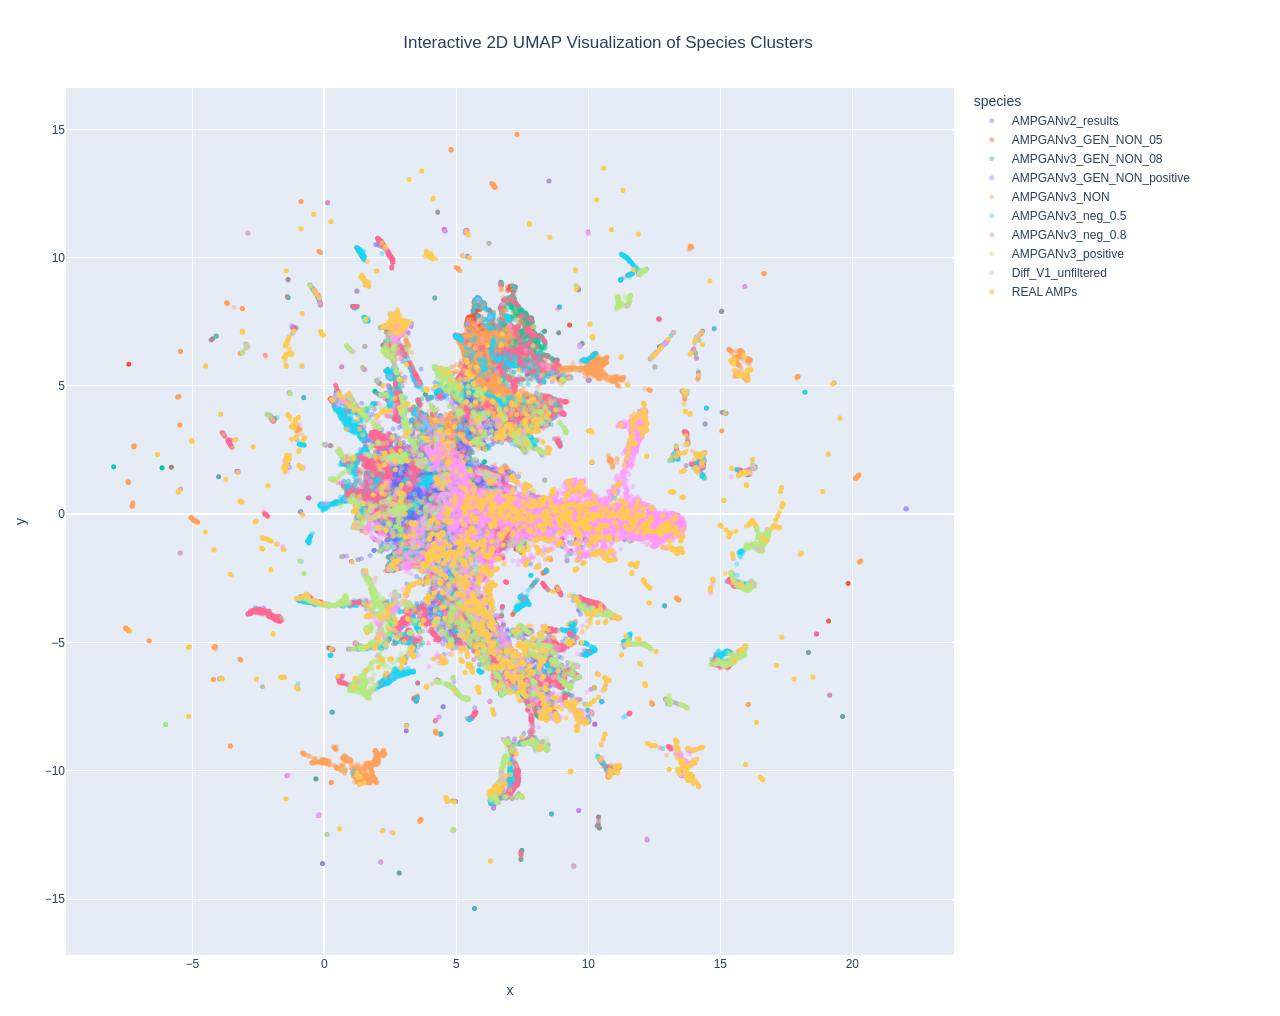
==== umap_interactive_plot_species_2D.html @ 259c073f "Add files via upload" ====
<html>
<head><meta charset="utf-8" /></head>
<body>
    <div>                        <script type="text/javascript">window.PlotlyConfig = {MathJaxConfig: 'local'};</script>
        <script type="text/javascript">/**
* plotly.js v2.32.0
* Copyright 2012-2024, Plotly, Inc.
* All rights reserved.
* Licensed under the MIT license
*/
/*! For license information please see plotly.min.js.LICENSE.txt */
!function(t,e){"object"==typeof exports&&"object"==typeof module?module.exports=e():"function"==typeof define&&define.amd?define([],e):"object"==typeof exports?exports.Plotly=e():t.Plotly=e()}(self,(function(){return function(){var t={79288:function(t,e,r){"use strict";var n=r(3400),i={"X,X div":'direction:ltr;font-family:"Open Sans",verdana,arial,sans-serif;margin:0;padding:0;',"X input,X button":'font-family:"Open Sans",verdana,arial,sans-serif;',"X input:focus,X button:focus":"outline:none;","X a":"text-decoration:none;","X a:hover":"text-decoration:none;","X .crisp":"shape-rendering:crispEdges;","X .user-select-none":"-webkit-user-select:none;-moz-user-select:none;-ms-user-select:none;-o-user-select:none;user-select:none;","X svg":"overflow:hidden;","X svg a":"fill:#447adb;","X svg a:hover":"fill:#3c6dc5;","X .main-svg":"position:absolute;top:0;left:0;pointer-events:none;","X .main-svg .draglayer":"pointer-events:all;","X .cursor-default":"cursor:default;","X .cursor-pointer":"cursor:pointer;","X .cursor-crosshair":"cursor:crosshair;","X .cursor-move":"cursor:move;","X .cursor-col-resize":"cursor:col-resize;","X .cursor-row-resize":"cursor:row-resize;","X .cursor-ns-resize":"cursor:ns-resize;","X .cursor-ew-resize":"cursor:ew-resize;","X .cursor-sw-resize":"cursor:sw-resize;","X .cursor-s-resize":"cursor:s-resize;","X .cursor-se-resize":"cursor:se-resize;","X .cursor-w-resize":"cursor:w-resize;","X .cursor-e-resize":"cursor:e-resize;","X .cursor-nw-resize":"cursor:nw-resize;","X .cursor-n-resize":"cursor:n-resize;","X .cursor-ne-resize":"cursor:ne-resize;","X .cursor-grab":"cursor:-webkit-grab;cursor:grab;","X .modebar":"position:absolute;top:2px;right:2px;","X .ease-bg":"-webkit-transition:background-color .3s ease 0s;-moz-transition:background-color .3s ease 0s;-ms-transition:background-color .3s ease 0s;-o-transition:background-color .3s ease 0s;transition:background-color .3s ease 0s;","X .modebar--hover>:not(.watermark)":"opacity:0;-webkit-transition:opacity .3s ease 0s;-moz-transition:opacity .3s ease 0s;-ms-transition:opacity .3s ease 0s;-o-transition:opacity .3s ease 0s;transition:opacity .3s ease 0s;","X:hover .modebar--hover .modebar-group":"opacity:1;","X .modebar-group":"float:left;display:inline-block;box-sizing:border-box;padding-left:8px;position:relative;vertical-align:middle;white-space:nowrap;","X .modebar-btn":"position:relative;font-size:16px;padding:3px 4px;height:22px;cursor:pointer;line-height:normal;box-sizing:border-box;","X .modebar-btn svg":"position:relative;top:2px;","X .modebar.vertical":"display:flex;flex-direction:column;flex-wrap:wrap;align-content:flex-end;max-height:100%;","X .modebar.vertical svg":"top:-1px;","X .modebar.vertical .modebar-group":"display:block;float:none;padding-left:0px;padding-bottom:8px;","X .modebar.vertical .modebar-group .modebar-btn":"display:block;text-align:center;","X [data-title]:before,X [data-title]:after":"position:absolute;-webkit-transform:translate3d(0, 0, 0);-moz-transform:translate3d(0, 0, 0);-ms-transform:translate3d(0, 0, 0);-o-transform:translate3d(0, 0, 0);transform:translate3d(0, 0, 0);display:none;opacity:0;z-index:1001;pointer-events:none;top:110%;right:50%;","X [data-title]:hover:before,X [data-title]:hover:after":"display:block;opacity:1;","X [data-title]:before":'content:"";position:absolute;background:rgba(0,0,0,0);border:6px solid rgba(0,0,0,0);z-index:1002;margin-top:-12px;border-bottom-color:#69738a;margin-right:-6px;',"X [data-title]:after":"content:attr(data-title);background:#69738a;color:#fff;padding:8px 10px;font-size:12px;line-height:12px;white-space:nowrap;margin-right:-18px;border-radius:2px;","X .vertical [data-title]:before,X .vertical [data-title]:after":"top:0%;right:200%;","X .vertical [data-title]:before":"border:6px solid rgba(0,0,0,0);border-left-color:#69738a;margin-top:8px;margin-right:-30px;",Y:'font-family:"Open Sans",verdana,arial,sans-serif;position:fixed;top:50px;right:20px;z-index:10000;font-size:10pt;max-width:180px;',"Y p":"margin:0;","Y .notifier-note":"min-width:180px;max-width:250px;border:1px solid #fff;z-index:3000;margin:0;background-color:#8c97af;background-color:rgba(140,151,175,.9);color:#fff;padding:10px;overflow-wrap:break-word;word-wrap:break-word;-ms-hyphens:auto;-webkit-hyphens:auto;hyphens:auto;","Y .notifier-close":"color:#fff;opacity:.8;float:right;padding:0 5px;background:none;border:none;font-size:20px;font-weight:bold;line-height:20px;","Y .notifier-close:hover":"color:#444;text-decoration:none;cursor:pointer;"};for(var a in i){var o=a.replace(/^,/," ,").replace(/X/g,".js-plotly-plot .plotly").replace(/Y/g,".plotly-notifier");n.addStyleRule(o,i[a])}},86712:function(t,e,r){"use strict";t.exports=r(84224)},37240:function(t,e,r){"use strict";t.exports=r(51132)},29744:function(t,e,r){"use strict";t.exports=r(94456)},29352:function(t,e,r){"use strict";t.exports=r(67244)},96144:function(t,e,r){"use strict";t.exports=r(97776)},53219:function(t,e,r){"use strict";t.exports=r(61712)},4624:function(t,e,r){"use strict";t.exports=r(95856)},54543:function(t,e,r){"use strict";t.exports=r(54272)},45e3:function(t,e,r){"use strict";t.exports=r(85404)},62300:function(t,e,r){"use strict";t.exports=r(26048)},6920:function(t,e,r){"use strict";t.exports=r(66240)},10264:function(t,e,r){"use strict";t.exports=r(40448)},32016:function(t,e,r){"use strict";t.exports=r(64884)},27528:function(t,e,r){"use strict";t.exports=r(15088)},75556:function(t,e,r){"use strict";t.exports=r(76744)},39204:function(t,e,r){"use strict";t.exports=r(94704)},73996:function(t,e,r){"use strict";t.exports=r(62396)},16489:function(t,e,r){"use strict";t.exports=r(32028)},5e3:function(t,e,r){"use strict";t.exports=r(81932)},77280:function(t,e,r){"use strict";t.exports=r(45536)},33992:function(t,e,r){"use strict";t.exports=r(42600)},17600:function(t,e,r){"use strict";t.exports=r(21536)},49116:function(t,e,r){"use strict";t.exports=r(65664)},46808:function(t,e,r){"use strict";t.exports=r(29044)},36168:function(t,e,r){"use strict";t.exports=r(48928)},13792:function(t,e,r){"use strict";var n=r(32016);n.register([r(37240),r(29352),r(5e3),r(33992),r(17600),r(49116),r(6920),r(67484),r(79440),r(39204),r(83096),r(36168),r(20260),r(63560),r(65832),r(46808),r(73996),r(48824),r(89904),r(25120),r(13752),r(4340),r(62300),r(29800),r(8363),r(54543),r(86636),r(42192),r(32140),r(77280),r(89296),r(56816),r(70192),r(45e3),r(27528),r(84764),r(3920),r(50248),r(4624),r(69967),r(10264),r(86152),r(53219),r(81604),r(63796),r(29744),r(89336),r(86712),r(75556),r(16489),r(97312),r(96144)]),t.exports=n},3920:function(t,e,r){"use strict";t.exports=r(43480)},25120:function(t,e,r){"use strict";t.exports=r(6296)},4340:function(t,e,r){"use strict";t.exports=r(7404)},86152:function(t,e,r){"use strict";t.exports=r(65456)},56816:function(t,e,r){"use strict";t.exports=r(22020)},89296:function(t,e,r){"use strict";t.exports=r(29928)},20260:function(t,e,r){"use strict";t.exports=r(75792)},32140:function(t,e,r){"use strict";t.exports=r(156)},84764:function(t,e,r){"use strict";t.exports=r(45499)},48824:function(t,e,r){"use strict";t.exports=r(3296)},69967:function(t,e,r){"use strict";t.exports=r(4184)},8363:function(t,e,r){"use strict";t.exports=r(36952)},86636:function(t,e,r){"use strict";t.exports=r(38983)},70192:function(t,e,r){"use strict";t.exports=r(11572)},81604:function(t,e,r){"use strict";t.exports=r(76924)},63796:function(t,e,r){"use strict";t.exports=r(62944)},89336:function(t,e,r){"use strict";t.exports=r(95443)},67484:function(t,e,r){"use strict";t.exports=r(34864)},97312:function(t,e,r){"use strict";t.exports=r(76272)},42192:function(t,e,r){"use strict";t.exports=r(97924)},29800:function(t,e,r){"use strict";t.exports=r(15436)},63560:function(t,e,r){"use strict";t.exports=r(5621)},89904:function(t,e,r){"use strict";t.exports=r(91304)},50248:function(t,e,r){"use strict";t.exports=r(41724)},65832:function(t,e,r){"use strict";t.exports=r(31991)},79440:function(t,e,r){"use strict";t.exports=r(22869)},13752:function(t,e,r){"use strict";t.exports=r(67776)},83096:function(t,e,r){"use strict";t.exports=r(95952)},72196:function(t){"use strict";t.exports=[{path:"",backoff:0},{path:"M-2.4,-3V3L0.6,0Z",backoff:.6},{path:"M-3.7,-2.5V2.5L1.3,0Z",backoff:1.3},{path:"M-4.45,-3L-1.65,-0.2V0.2L-4.45,3L1.55,0Z",backoff:1.55},{path:"M-2.2,-2.2L-0.2,-0.2V0.2L-2.2,2.2L-1.4,3L1.6,0L-1.4,-3Z",backoff:1.6},{path:"M-4.4,-2.1L-0.6,-0.2V0.2L-4.4,2.1L-4,3L2,0L-4,-3Z",backoff:2},{path:"M2,0A2,2 0 1,1 0,-2A2,2 0 0,1 2,0Z",backoff:0,noRotate:!0},{path:"M2,2V-2H-2V2Z",backoff:0,noRotate:!0}]},13916:function(t,e,r){"use strict";var n=r(72196),i=r(25376),a=r(33816),o=r(31780).templatedArray;r(36208),t.exports=o("annotation",{visible:{valType:"boolean",dflt:!0,editType:"calc+arraydraw"},text:{valType:"string",editType:"calc+arraydraw"},textangle:{valType:"angle",dflt:0,editType:"calc+arraydraw"},font:i({editType:"calc+arraydraw",colorEditType:"arraydraw"}),width:{valType:"number",min:1,dflt:null,editType:"calc+arraydraw"},height:{valType:"number",min:1,dflt:null,editType:"calc+arraydraw"},opacity:{valType:"number",min:0,max:1,dflt:1,editType:"arraydraw"},align:{valType:"enumerated",values:["left","center","right"],dflt:"center",editType:"arraydraw"},valign:{valType:"enumerated",values:["top","middle","bottom"],dflt:"middle",editType:"arraydraw"},bgcolor:{valType:"color",dflt:"rgba(0,0,0,0)",editType:"arraydraw"},bordercolor:{valType:"color",dflt:"rgba(0,0,0,0)",editType:"arraydraw"},borderpad:{valType:"number",min:0,dflt:1,editType:"calc+arraydraw"},borderwidth:{valType:"number",min:0,dflt:1,editType:"calc+arraydraw"},showarrow:{valType:"boolean",dflt:!0,editType:"calc+arraydraw"},arrowcolor:{valType:"color",editType:"arraydraw"},arrowhead:{valType:"integer",min:0,max:n.length,dflt:1,editType:"arraydraw"},startarrowhead:{valType:"integer",min:0,max:n.length,dflt:1,editType:"arraydraw"},arrowside:{valType:"flaglist",flags:["end","start"],extras:["none"],dflt:"end",editType:"arraydraw"},arrowsize:{valType:"number",min:.3,dflt:1,editType:"calc+arraydraw"},startarrowsize:{valType:"number",min:.3,dflt:1,editType:"calc+arraydraw"},arrowwidth:{valType:"number",min:.1,editType:"calc+arraydraw"},standoff:{valType:"number",min:0,dflt:0,editType:"calc+arraydraw"},startstandoff:{valType:"number",min:0,dflt:0,editType:"calc+arraydraw"},ax:{valType:"any",editType:"calc+arraydraw"},ay:{valType:"any",editType:"calc+arraydraw"},axref:{valType:"enumerated",dflt:"pixel",values:["pixel",a.idRegex.x.toString()],editType:"calc"},ayref:{valType:"enumerated",dflt:"pixel",values:["pixel",a.idRegex.y.toString()],editType:"calc"},xref:{valType:"enumerated",values:["paper",a.idRegex.x.toString()],editType:"calc"},x:{valType:"any",editType:"calc+arraydraw"},xanchor:{valType:"enumerated",values:["auto","left","center","right"],dflt:"auto",editType:"calc+arraydraw"},xshift:{valType:"number",dflt:0,editType:"calc+arraydraw"},yref:{valType:"enumerated",values:["paper",a.idRegex.y.toString()],editType:"calc"},y:{valType:"any",editType:"calc+arraydraw"},yanchor:{valType:"enumerated",values:["auto","top","middle","bottom"],dflt:"auto",editType:"calc+arraydraw"},yshift:{valType:"number",dflt:0,editType:"calc+arraydraw"},clicktoshow:{valType:"enumerated",values:[!1,"onoff","onout"],dflt:!1,editType:"arraydraw"},xclick:{valType:"any",editType:"arraydraw"},yclick:{valType:"any",editType:"arraydraw"},hovertext:{valType:"string",editType:"arraydraw"},hoverlabel:{bgcolor:{valType:"color",editType:"arraydraw"},bordercolor:{valType:"color",editType:"arraydraw"},font:i({editType:"arraydraw"}),editType:"arraydraw"},captureevents:{valType:"boolean",editType:"arraydraw"},editType:"calc",_deprecated:{ref:{valType:"string",editType:"calc"}}})},90272:function(t,e,r){"use strict";var n=r(3400),i=r(54460),a=r(23816).draw;function o(t){var e=t._fullLayout;n.filterVisible(e.annotations).forEach((function(e){var r=i.getFromId(t,e.xref),n=i.getFromId(t,e.yref),a=i.getRefType(e.xref),o=i.getRefType(e.yref);e._extremes={},"range"===a&&s(e,r),"range"===o&&s(e,n)}))}function s(t,e){var r,n=e._id,a=n.charAt(0),o=t[a],s=t["a"+a],l=t[a+"ref"],u=t["a"+a+"ref"],c=t["_"+a+"padplus"],f=t["_"+a+"padminus"],h={x:1,y:-1}[a]*t[a+"shift"],p=3*t.arrowsize*t.arrowwidth||0,d=p+h,v=p-h,g=3*t.startarrowsize*t.arrowwidth||0,y=g+h,m=g-h;if(u===l){var x=i.findExtremes(e,[e.r2c(o)],{ppadplus:d,ppadminus:v}),b=i.findExtremes(e,[e.r2c(s)],{ppadplus:Math.max(c,y),ppadminus:Math.max(f,m)});r={min:[x.min[0],b.min[0]],max:[x.max[0],b.max[0]]}}else y=s?y+s:y,m=s?m-s:m,r=i.findExtremes(e,[e.r2c(o)],{ppadplus:Math.max(c,d,y),ppadminus:Math.max(f,v,m)});t._extremes[n]=r}t.exports=function(t){var e=t._fullLayout;if(n.filterVisible(e.annotations).length&&t._fullData.length)return n.syncOrAsync([a,o],t)}},42300:function(t,e,r){"use strict";var n=r(3400),i=r(24040),a=r(31780).arrayEditor;function o(t,e){var r,n,i,a,o,l,u,c=t._fullLayout.annotations,f=[],h=[],p=[],d=(e||[]).length;for(r=0;r<c.length;r++)if(a=(i=c[r]).clicktoshow){for(n=0;n<d;n++)if(l=(o=e[n]).xaxis,u=o.yaxis,l._id===i.xref&&u._id===i.yref&&l.d2r(o.x)===s(i._xclick,l)&&u.d2r(o.y)===s(i._yclick,u)){(i.visible?"onout"===a?h:p:f).push(r);break}n===d&&i.visible&&"onout"===a&&h.push(r)}return{on:f,off:h,explicitOff:p}}function s(t,e){return"log"===e.type?e.l2r(t):e.d2r(t)}t.exports={hasClickToShow:function(t,e){var r=o(t,e);return r.on.length>0||r.explicitOff.length>0},onClick:function(t,e){var r,s,l=o(t,e),u=l.on,c=l.off.concat(l.explicitOff),f={},h=t._fullLayout.annotations;if(u.length||c.length){for(r=0;r<u.length;r++)(s=a(t.layout,"annotations",h[u[r]])).modifyItem("visible",!0),n.extendFlat(f,s.getUpdateObj());for(r=0;r<c.length;r++)(s=a(t.layout,"annotations",h[c[r]])).modifyItem("visible",!1),n.extendFlat(f,s.getUpdateObj());return i.call("update",t,{},f)}}}},87192:function(t,e,r){"use strict";var n=r(3400),i=r(76308);t.exports=function(t,e,r,a){a("opacity");var o=a("bgcolor"),s=a("bordercolor"),l=i.opacity(s);a("borderpad");var u=a("borderwidth"),c=a("showarrow");if(a("text",c?" ":r._dfltTitle.annotation),a("textangle"),n.coerceFont(a,"font",r.font),a("width"),a("align"),a("height")&&a("valign"),c){var f,h,p=a("arrowside");-1!==p.indexOf("end")&&(f=a("arrowhead"),h=a("arrowsize")),-1!==p.indexOf("start")&&(a("startarrowhead",f),a("startarrowsize",h)),a("arrowcolor",l?e.bordercolor:i.defaultLine),a("arrowwidth",2*(l&&u||1)),a("standoff"),a("startstandoff")}var d=a("hovertext"),v=r.hoverlabel||{};if(d){var g=a("hoverlabel.bgcolor",v.bgcolor||(i.opacity(o)?i.rgb(o):i.defaultLine)),y=a("hoverlabel.bordercolor",v.bordercolor||i.contrast(g)),m=n.extendFlat({},v.font);m.color||(m.color=y),n.coerceFont(a,"hoverlabel.font",m)}a("captureevents",!!d)}},26828:function(t,e,r){"use strict";var n=r(38248),i=r(36896);t.exports=function(t,e,r,a){e=e||{};var o="log"===r&&"linear"===e.type,s="linear"===r&&"log"===e.type;if(o||s)for(var l,u,c=t._fullLayout.annotations,f=e._id.charAt(0),h=0;h<c.length;h++)l=c[h],u="annotations["+h+"].",l[f+"ref"]===e._id&&p(f),l["a"+f+"ref"]===e._id&&p("a"+f);function p(t){var r=l[t],s=null;s=o?i(r,e.range):Math.pow(10,r),n(s)||(s=null),a(u+t,s)}}},45216:function(t,e,r){"use strict";var n=r(3400),i=r(54460),a=r(51272),o=r(87192),s=r(13916);function l(t,e,r){function a(r,i){return n.coerce(t,e,s,r,i)}var l=a("visible"),u=a("clicktoshow");if(l||u){o(t,e,r,a);for(var c=e.showarrow,f=["x","y"],h=[-10,-30],p={_fullLayout:r},d=0;d<2;d++){var v=f[d],g=i.coerceRef(t,e,p,v,"","paper");if("paper"!==g&&i.getFromId(p,g)._annIndices.push(e._index),i.coercePosition(e,p,a,g,v,.5),c){var y="a"+v,m=i.coerceRef(t,e,p,y,"pixel",["pixel","paper"]);"pixel"!==m&&m!==g&&(m=e[y]="pixel");var x="pixel"===m?h[d]:.4;i.coercePosition(e,p,a,m,y,x)}a(v+"anchor"),a(v+"shift")}if(n.noneOrAll(t,e,["x","y"]),c&&n.noneOrAll(t,e,["ax","ay"]),u){var b=a("xclick"),_=a("yclick");e._xclick=void 0===b?e.x:i.cleanPosition(b,p,e.xref),e._yclick=void 0===_?e.y:i.cleanPosition(_,p,e.yref)}}}t.exports=function(t,e){a(t,e,{name:"annotations",handleItemDefaults:l})}},23816:function(t,e,r){"use strict";var n=r(33428),i=r(24040),a=r(7316),o=r(3400),s=o.strTranslate,l=r(54460),u=r(76308),c=r(43616),f=r(93024),h=r(72736),p=r(93972),d=r(86476),v=r(31780).arrayEditor,g=r(33652);function y(t,e){var r=t._fullLayout.annotations[e]||{},n=l.getFromId(t,r.xref),i=l.getFromId(t,r.yref);n&&n.setScale(),i&&i.setScale(),x(t,r,e,!1,n,i)}function m(t,e,r,n,i){var a=i[r],o=i[r+"ref"],s=-1!==r.indexOf("y"),u="domain"===l.getRefType(o),c=s?n.h:n.w;return t?u?a+(s?-e:e)/t._length:t.p2r(t.r2p(a)+e):a+(s?-e:e)/c}function x(t,e,r,a,y,x){var b,_,w=t._fullLayout,T=t._fullLayout._size,k=t._context.edits;a?(b="annotation-"+a,_=a+".annotations"):(b="annotation",_="annotations");var A=v(t.layout,_,e),M=A.modifyBase,S=A.modifyItem,E=A.getUpdateObj;w._infolayer.selectAll("."+b+'[data-index="'+r+'"]').remove();var L="clip"+w._uid+"_ann"+r;if(e._input&&!1!==e.visible){var C={x:{},y:{}},P=+e.textangle||0,O=w._infolayer.append("g").classed(b,!0).attr("data-index",String(r)).style("opacity",e.opacity),I=O.append("g").classed("annotation-text-g",!0),z=k[e.showarrow?"annotationTail":"annotationPosition"],D=e.captureevents||k.annotationText||z,R=I.append("g").style("pointer-events",D?"all":null).call(p,"pointer").on("click",(function(){t._dragging=!1,t.emit("plotly_clickannotation",W(n.event))}));e.hovertext&&R.on("mouseover",(function(){var r=e.hoverlabel,n=r.font,i=this.getBoundingClientRect(),a=t.getBoundingClientRect();f.loneHover({x0:i.left-a.left,x1:i.right-a.left,y:(i.top+i.bottom)/2-a.top,text:e.hovertext,color:r.bgcolor,borderColor:r.bordercolor,fontFamily:n.family,fontSize:n.size,fontColor:n.color,fontWeight:n.weight,fontStyle:n.style,fontVariant:n.variant},{container:w._hoverlayer.node(),outerContainer:w._paper.node(),gd:t})})).on("mouseout",(function(){f.loneUnhover(w._hoverlayer.node())}));var F=e.borderwidth,B=e.borderpad,N=F+B,j=R.append("rect").attr("class","bg").style("stroke-width",F+"px").call(u.stroke,e.bordercolor).call(u.fill,e.bgcolor),U=e.width||e.height,V=w._topclips.selectAll("#"+L).data(U?[0]:[]);V.enter().append("clipPath").classed("annclip",!0).attr("id",L).append("rect"),V.exit().remove();var q=e.font,H=w._meta?o.templateString(e.text,w._meta):e.text,G=R.append("text").classed("annotation-text",!0).text(H);k.annotationText?G.call(h.makeEditable,{delegate:R,gd:t}).call(Y).on("edit",(function(r){e.text=r,this.call(Y),S("text",r),y&&y.autorange&&M(y._name+".autorange",!0),x&&x.autorange&&M(x._name+".autorange",!0),i.call("_guiRelayout",t,E())})):G.call(Y)}else n.selectAll("#"+L).remove();function W(t){var n={index:r,annotation:e._input,fullAnnotation:e,event:t};return a&&(n.subplotId=a),n}function Y(r){return r.call(c.font,q).attr({"text-anchor":{left:"start",right:"end"}[e.align]||"middle"}),h.convertToTspans(r,t,X),r}function X(){var r=G.selectAll("a");1===r.size()&&r.text()===G.text()&&R.insert("a",":first-child").attr({"xlink:xlink:href":r.attr("xlink:href"),"xlink:xlink:show":r.attr("xlink:show")}).style({cursor:"pointer"}).node().appendChild(j.node());var n=R.select(".annotation-text-math-group"),f=!n.empty(),v=c.bBox((f?n:G).node()),b=v.width,_=v.height,A=e.width||b,D=e.height||_,B=Math.round(A+2*N),q=Math.round(D+2*N);function H(t,e){return"auto"===e&&(e=t<1/3?"left":t>2/3?"right":"center"),{center:0,middle:0,left:.5,bottom:-.5,right:-.5,top:.5}[e]}for(var Y=!1,X=["x","y"],Z=0;Z<X.length;Z++){var K,J,$,Q,tt,et=X[Z],rt=e[et+"ref"]||et,nt=e["a"+et+"ref"],it={x:y,y:x}[et],at=(P+("x"===et?0:-90))*Math.PI/180,ot=B*Math.cos(at),st=q*Math.sin(at),lt=Math.abs(ot)+Math.abs(st),ut=e[et+"anchor"],ct=e[et+"shift"]*("x"===et?1:-1),ft=C[et],ht=l.getRefType(rt);if(it&&"domain"!==ht){var pt=it.r2fraction(e[et]);(pt<0||pt>1)&&(nt===rt?((pt=it.r2fraction(e["a"+et]))<0||pt>1)&&(Y=!0):Y=!0),K=it._offset+it.r2p(e[et]),Q=.5}else{var dt="domain"===ht;"x"===et?($=e[et],K=dt?it._offset+it._length*$:K=T.l+T.w*$):($=1-e[et],K=dt?it._offset+it._length*$:K=T.t+T.h*$),Q=e.showarrow?.5:$}if(e.showarrow){ft.head=K;var vt=e["a"+et];if(tt=ot*H(.5,e.xanchor)-st*H(.5,e.yanchor),nt===rt){var gt=l.getRefType(nt);"domain"===gt?("y"===et&&(vt=1-vt),ft.tail=it._offset+it._length*vt):"paper"===gt?"y"===et?(vt=1-vt,ft.tail=T.t+T.h*vt):ft.tail=T.l+T.w*vt:ft.tail=it._offset+it.r2p(vt),J=tt}else ft.tail=K+vt,J=tt+vt;ft.text=ft.tail+tt;var yt=w["x"===et?"width":"height"];if("paper"===rt&&(ft.head=o.constrain(ft.head,1,yt-1)),"pixel"===nt){var mt=-Math.max(ft.tail-3,ft.text),xt=Math.min(ft.tail+3,ft.text)-yt;mt>0?(ft.tail+=mt,ft.text+=mt):xt>0&&(ft.tail-=xt,ft.text-=xt)}ft.tail+=ct,ft.head+=ct}else J=tt=lt*H(Q,ut),ft.text=K+tt;ft.text+=ct,tt+=ct,J+=ct,e["_"+et+"padplus"]=lt/2+J,e["_"+et+"padminus"]=lt/2-J,e["_"+et+"size"]=lt,e["_"+et+"shift"]=tt}if(Y)R.remove();else{var bt=0,_t=0;if("left"!==e.align&&(bt=(A-b)*("center"===e.align?.5:1)),"top"!==e.valign&&(_t=(D-_)*("middle"===e.valign?.5:1)),f)n.select("svg").attr({x:N+bt-1,y:N+_t}).call(c.setClipUrl,U?L:null,t);else{var wt=N+_t-v.top,Tt=N+bt-v.left;G.call(h.positionText,Tt,wt).call(c.setClipUrl,U?L:null,t)}V.select("rect").call(c.setRect,N,N,A,D),j.call(c.setRect,F/2,F/2,B-F,q-F),R.call(c.setTranslate,Math.round(C.x.text-B/2),Math.round(C.y.text-q/2)),I.attr({transform:"rotate("+P+","+C.x.text+","+C.y.text+")"});var kt,At=function(r,n){O.selectAll(".annotation-arrow-g").remove();var l=C.x.head,f=C.y.head,h=C.x.tail+r,p=C.y.tail+n,v=C.x.text+r,b=C.y.text+n,_=o.rotationXYMatrix(P,v,b),w=o.apply2DTransform(_),A=o.apply2DTransform2(_),L=+j.attr("width"),z=+j.attr("height"),D=v-.5*L,F=D+L,B=b-.5*z,N=B+z,U=[[D,B,D,N],[D,N,F,N],[F,N,F,B],[F,B,D,B]].map(A);if(!U.reduce((function(t,e){return t^!!o.segmentsIntersect(l,f,l+1e6,f+1e6,e[0],e[1],e[2],e[3])}),!1)){U.forEach((function(t){var e=o.segmentsIntersect(h,p,l,f,t[0],t[1],t[2],t[3]);e&&(h=e.x,p=e.y)}));var V=e.arrowwidth,q=e.arrowcolor,H=e.arrowside,G=O.append("g").style({opacity:u.opacity(q)}).classed("annotation-arrow-g",!0),W=G.append("path").attr("d","M"+h+","+p+"L"+l+","+f).style("stroke-width",V+"px").call(u.stroke,u.rgb(q));if(g(W,H,e),k.annotationPosition&&W.node().parentNode&&!a){var Y=l,X=f;if(e.standoff){var Z=Math.sqrt(Math.pow(l-h,2)+Math.pow(f-p,2));Y+=e.standoff*(h-l)/Z,X+=e.standoff*(p-f)/Z}var K,J,$=G.append("path").classed("annotation-arrow",!0).classed("anndrag",!0).classed("cursor-move",!0).attr({d:"M3,3H-3V-3H3ZM0,0L"+(h-Y)+","+(p-X),transform:s(Y,X)}).style("stroke-width",V+6+"px").call(u.stroke,"rgba(0,0,0,0)").call(u.fill,"rgba(0,0,0,0)");d.init({element:$.node(),gd:t,prepFn:function(){var t=c.getTranslate(R);K=t.x,J=t.y,y&&y.autorange&&M(y._name+".autorange",!0),x&&x.autorange&&M(x._name+".autorange",!0)},moveFn:function(t,r){var n=w(K,J),i=n[0]+t,a=n[1]+r;R.call(c.setTranslate,i,a),S("x",m(y,t,"x",T,e)),S("y",m(x,r,"y",T,e)),e.axref===e.xref&&S("ax",m(y,t,"ax",T,e)),e.ayref===e.yref&&S("ay",m(x,r,"ay",T,e)),G.attr("transform",s(t,r)),I.attr({transform:"rotate("+P+","+i+","+a+")"})},doneFn:function(){i.call("_guiRelayout",t,E());var e=document.querySelector(".js-notes-box-panel");e&&e.redraw(e.selectedObj)}})}}};e.showarrow&&At(0,0),z&&d.init({element:R.node(),gd:t,prepFn:function(){kt=I.attr("transform")},moveFn:function(t,r){var n="pointer";if(e.showarrow)e.axref===e.xref?S("ax",m(y,t,"ax",T,e)):S("ax",e.ax+t),e.ayref===e.yref?S("ay",m(x,r,"ay",T.w,e)):S("ay",e.ay+r),At(t,r);else{if(a)return;var i,o;if(y)i=m(y,t,"x",T,e);else{var l=e._xsize/T.w,u=e.x+(e._xshift-e.xshift)/T.w-l/2;i=d.align(u+t/T.w,l,0,1,e.xanchor)}if(x)o=m(x,r,"y",T,e);else{var c=e._ysize/T.h,f=e.y-(e._yshift+e.yshift)/T.h-c/2;o=d.align(f-r/T.h,c,0,1,e.yanchor)}S("x",i),S("y",o),y&&x||(n=d.getCursor(y?.5:i,x?.5:o,e.xanchor,e.yanchor))}I.attr({transform:s(t,r)+kt}),p(R,n)},clickFn:function(r,n){e.captureevents&&t.emit("plotly_clickannotation",W(n))},doneFn:function(){p(R),i.call("_guiRelayout",t,E());var e=document.querySelector(".js-notes-box-panel");e&&e.redraw(e.selectedObj)}})}}}t.exports={draw:function(t){var e=t._fullLayout;e._infolayer.selectAll(".annotation").remove();for(var r=0;r<e.annotations.length;r++)e.annotations[r].visible&&y(t,r);return a.previousPromises(t)},drawOne:y,drawRaw:x}},33652:function(t,e,r){"use strict";var n=r(33428),i=r(76308),a=r(72196),o=r(3400),s=o.strScale,l=o.strRotate,u=o.strTranslate;t.exports=function(t,e,r){var o,c,f,h,p=t.node(),d=a[r.arrowhead||0],v=a[r.startarrowhead||0],g=(r.arrowwidth||1)*(r.arrowsize||1),y=(r.arrowwidth||1)*(r.startarrowsize||1),m=e.indexOf("start")>=0,x=e.indexOf("end")>=0,b=d.backoff*g+r.standoff,_=v.backoff*y+r.startstandoff;if("line"===p.nodeName){o={x:+t.attr("x1"),y:+t.attr("y1")},c={x:+t.attr("x2"),y:+t.attr("y2")};var w=o.x-c.x,T=o.y-c.y;if(h=(f=Math.atan2(T,w))+Math.PI,b&&_&&b+_>Math.sqrt(w*w+T*T))return void z();if(b){if(b*b>w*w+T*T)return void z();var k=b*Math.cos(f),A=b*Math.sin(f);c.x+=k,c.y+=A,t.attr({x2:c.x,y2:c.y})}if(_){if(_*_>w*w+T*T)return void z();var M=_*Math.cos(f),S=_*Math.sin(f);o.x-=M,o.y-=S,t.attr({x1:o.x,y1:o.y})}}else if("path"===p.nodeName){var E=p.getTotalLength(),L="";if(E<b+_)return void z();var C=p.getPointAtLength(0),P=p.getPointAtLength(.1);f=Math.atan2(C.y-P.y,C.x-P.x),o=p.getPointAtLength(Math.min(_,E)),L="0px,"+_+"px,";var O=p.getPointAtLength(E),I=p.getPointAtLength(E-.1);h=Math.atan2(O.y-I.y,O.x-I.x),c=p.getPointAtLength(Math.max(0,E-b)),L+=E-(L?_+b:b)+"px,"+E+"px",t.style("stroke-dasharray",L)}function z(){t.style("stroke-dasharray","0px,100px")}function D(e,a,o,c){e.path&&(e.noRotate&&(o=0),n.select(p.parentNode).append("path").attr({class:t.attr("class"),d:e.path,transform:u(a.x,a.y)+l(180*o/Math.PI)+s(c)}).style({fill:i.rgb(r.arrowcolor),"stroke-width":0}))}m&&D(v,o,f,y),x&&D(d,c,h,g)}},79180:function(t,e,r){"use strict";var n=r(23816),i=r(42300);t.exports={moduleType:"component",name:"annotations",layoutAttributes:r(13916),supplyLayoutDefaults:r(45216),includeBasePlot:r(36632)("annotations"),calcAutorange:r(90272),draw:n.draw,drawOne:n.drawOne,drawRaw:n.drawRaw,hasClickToShow:i.hasClickToShow,onClick:i.onClick,convertCoords:r(26828)}},45899:function(t,e,r){"use strict";var n=r(13916),i=r(67824).overrideAll,a=r(31780).templatedArray;t.exports=i(a("annotation",{visible:n.visible,x:{valType:"any"},y:{valType:"any"},z:{valType:"any"},ax:{valType:"number"},ay:{valType:"number"},xanchor:n.xanchor,xshift:n.xshift,yanchor:n.yanchor,yshift:n.yshift,text:n.text,textangle:n.textangle,font:n.font,width:n.width,height:n.height,opacity:n.opacity,align:n.align,valign:n.valign,bgcolor:n.bgcolor,bordercolor:n.bordercolor,borderpad:n.borderpad,borderwidth:n.borderwidth,showarrow:n.showarrow,arrowcolor:n.arrowcolor,arrowhead:n.arrowhead,startarrowhead:n.startarrowhead,arrowside:n.arrowside,arrowsize:n.arrowsize,startarrowsize:n.startarrowsize,arrowwidth:n.arrowwidth,standoff:n.standoff,startstandoff:n.startstandoff,hovertext:n.hovertext,hoverlabel:n.hoverlabel,captureevents:n.captureevents}),"calc","from-root")},42456:function(t,e,r){"use strict";var n=r(3400),i=r(54460);function a(t,e){var r=e.fullSceneLayout.domain,a=e.fullLayout._size,o={pdata:null,type:"linear",autorange:!1,range:[-1/0,1/0]};t._xa={},n.extendFlat(t._xa,o),i.setConvert(t._xa),t._xa._offset=a.l+r.x[0]*a.w,t._xa.l2p=function(){return.5*(1+t._pdata[0]/t._pdata[3])*a.w*(r.x[1]-r.x[0])},t._ya={},n.extendFlat(t._ya,o),i.setConvert(t._ya),t._ya._offset=a.t+(1-r.y[1])*a.h,t._ya.l2p=function(){return.5*(1-t._pdata[1]/t._pdata[3])*a.h*(r.y[1]-r.y[0])}}t.exports=function(t){for(var e=t.fullSceneLayout.annotations,r=0;r<e.length;r++)a(e[r],t);t.fullLayout._infolayer.selectAll(".annotation-"+t.id).remove()}},52808:function(t,e,r){"use strict";var n=r(3400),i=r(54460),a=r(51272),o=r(87192),s=r(45899);function l(t,e,r,a){function l(r,i){return n.coerce(t,e,s,r,i)}function u(t){var n=t+"axis",a={_fullLayout:{}};return a._fullLayout[n]=r[n],i.coercePosition(e,a,l,t,t,.5)}l("visible")&&(o(t,e,a.fullLayout,l),u("x"),u("y"),u("z"),n.noneOrAll(t,e,["x","y","z"]),e.xref="x",e.yref="y",e.zref="z",l("xanchor"),l("yanchor"),l("xshift"),l("yshift"),e.showarrow&&(e.axref="pixel",e.ayref="pixel",l("ax",-10),l("ay",-30),n.noneOrAll(t,e,["ax","ay"])))}t.exports=function(t,e,r){a(t,e,{name:"annotations",handleItemDefaults:l,fullLayout:r.fullLayout})}},71836:function(t,e,r){"use strict";var n=r(23816).drawRaw,i=r(94424),a=["x","y","z"];t.exports=function(t){for(var e=t.fullSceneLayout,r=t.dataScale,o=e.annotations,s=0;s<o.length;s++){for(var l=o[s],u=!1,c=0;c<3;c++){var f=a[c],h=l[f],p=e[f+"axis"].r2fraction(h);if(p<0||p>1){u=!0;break}}u?t.fullLayout._infolayer.select(".annotation-"+t.id+'[data-index="'+s+'"]').remove():(l._pdata=i(t.glplot.cameraParams,[e.xaxis.r2l(l.x)*r[0],e.yaxis.r2l(l.y)*r[1],e.zaxis.r2l(l.z)*r[2]]),n(t.graphDiv,l,s,t.id,l._xa,l._ya))}}},56864:function(t,e,r){"use strict";var n=r(24040),i=r(3400);t.exports={moduleType:"component",name:"annotations3d",schema:{subplots:{scene:{annotations:r(45899)}}},layoutAttributes:r(45899),handleDefaults:r(52808),includeBasePlot:function(t,e){var r=n.subplotsRegistry.gl3d;if(r)for(var a=r.attrRegex,o=Object.keys(t),s=0;s<o.length;s++){var l=o[s];a.test(l)&&(t[l].annotations||[]).length&&(i.pushUnique(e._basePlotModules,r),i.pushUnique(e._subplots.gl3d,l))}},convert:r(42456),draw:r(71836)}},54976:function(t,e,r){"use strict";t.exports=r(38700),r(15168),r(67020),r(89792),r(55668),r(65168),r(2084),r(26368),r(24747),r(65616),r(30632),r(73040),r(1104),r(51456),r(4592),r(45348)},97776:function(t,e,r){"use strict";var n=r(54976),i=r(3400),a=r(39032),o=a.EPOCHJD,s=a.ONEDAY,l={valType:"enumerated",values:i.sortObjectKeys(n.calendars),editType:"calc",dflt:"gregorian"},u=function(t,e,r,n){var a={};return a[r]=l,i.coerce(t,e,a,r,n)},c="##",f={d:{0:"dd","-":"d"},e:{0:"d","-":"d"},a:{0:"D","-":"D"},A:{0:"DD","-":"DD"},j:{0:"oo","-":"o"},W:{0:"ww","-":"w"},m:{0:"mm","-":"m"},b:{0:"M","-":"M"},B:{0:"MM","-":"MM"},y:{0:"yy","-":"yy"},Y:{0:"yyyy","-":"yyyy"},U:c,w:c,c:{0:"D M d %X yyyy","-":"D M d %X yyyy"},x:{0:"mm/dd/yyyy","-":"mm/dd/yyyy"}},h={};function p(t){var e=h[t];return e||(h[t]=n.instance(t))}function d(t){return i.extendFlat({},l,{description:t})}function v(t){return"Sets the calendar system to use with `"+t+"` date data."}var g={xcalendar:d(v("x"))},y=i.extendFlat({},g,{ycalendar:d(v("y"))}),m=i.extendFlat({},y,{zcalendar:d(v("z"))}),x=d(["Sets the calendar system to use for `range` and `tick0`","if this is a date axis. This does not set the calendar for","interpreting data on this axis, that's specified in the trace","or via the global `layout.calendar`"].join(" "));t.exports={moduleType:"component",name:"calendars",schema:{traces:{scatter:y,bar:y,box:y,heatmap:y,contour:y,histogram:y,histogram2d:y,histogram2dcontour:y,scatter3d:m,surface:m,mesh3d:m,scattergl:y,ohlc:g,candlestick:g},layout:{calendar:d(["Sets the default calendar system to use for interpreting and","displaying dates throughout the plot."].join(" "))},subplots:{xaxis:{calendar:x},yaxis:{calendar:x},scene:{xaxis:{calendar:x},yaxis:{calendar:x},zaxis:{calendar:x}},polar:{radialaxis:{calendar:x}}},transforms:{filter:{valuecalendar:d(["WARNING: All transforms are deprecated and may be removed from the API in next major version.","Sets the calendar system to use for `value`, if it is a date."].join(" ")),targetcalendar:d(["WARNING: All transforms are deprecated and may be removed from the API in next major version.","Sets the calendar system to use for `target`, if it is an","array of dates. If `target` is a string (eg *x*) we use the","corresponding trace attribute (eg `xcalendar`) if it exists,","even if `targetcalendar` is provided."].join(" "))}}},layoutAttributes:l,handleDefaults:u,handleTraceDefaults:function(t,e,r,n){for(var i=0;i<r.length;i++)u(t,e,r[i]+"calendar",n.calendar)},CANONICAL_SUNDAY:{chinese:"2000-01-02",coptic:"2000-01-03",discworld:"2000-01-03",ethiopian:"2000-01-05",hebrew:"5000-01-01",islamic:"1000-01-02",julian:"2000-01-03",mayan:"5000-01-01",nanakshahi:"1000-01-05",nepali:"2000-01-05",persian:"1000-01-01",jalali:"1000-01-01",taiwan:"1000-01-04",thai:"2000-01-04",ummalqura:"1400-01-06"},CANONICAL_TICK:{chinese:"2000-01-01",coptic:"2000-01-01",discworld:"2000-01-01",ethiopian:"2000-01-01",hebrew:"5000-01-01",islamic:"1000-01-01",julian:"2000-01-01",mayan:"5000-01-01",nanakshahi:"1000-01-01",nepali:"2000-01-01",persian:"1000-01-01",jalali:"1000-01-01",taiwan:"1000-01-01",thai:"2000-01-01",ummalqura:"1400-01-01"},DFLTRANGE:{chinese:["2000-01-01","2001-01-01"],coptic:["1700-01-01","1701-01-01"],discworld:["1800-01-01","1801-01-01"],ethiopian:["2000-01-01","2001-01-01"],hebrew:["5700-01-01","5701-01-01"],islamic:["1400-01-01","1401-01-01"],julian:["2000-01-01","2001-01-01"],mayan:["5200-01-01","5201-01-01"],nanakshahi:["0500-01-01","0501-01-01"],nepali:["2000-01-01","2001-01-01"],persian:["1400-01-01","1401-01-01"],jalali:["1400-01-01","1401-01-01"],taiwan:["0100-01-01","0101-01-01"],thai:["2500-01-01","2501-01-01"],ummalqura:["1400-01-01","1401-01-01"]},getCal:p,worldCalFmt:function(t,e,r){for(var n,i,a,l,u,h=Math.floor((e+.05)/s)+o,d=p(r).fromJD(h),v=0;-1!==(v=t.indexOf("%",v));)"0"===(n=t.charAt(v+1))||"-"===n||"_"===n?(a=3,i=t.charAt(v+2),"_"===n&&(n="-")):(i=n,n="0",a=2),(l=f[i])?(u=l===c?c:d.formatDate(l[n]),t=t.substr(0,v)+u+t.substr(v+a),v+=u.length):v+=a;return t}}},22548:function(t,e){"use strict";e.defaults=["#1f77b4","#ff7f0e","#2ca02c","#d62728","#9467bd","#8c564b","#e377c2","#7f7f7f","#bcbd22","#17becf"],e.defaultLine="#444",e.lightLine="#eee",e.background="#fff",e.borderLine="#BEC8D9",e.lightFraction=1e3/11},76308:function(t,e,r){"use strict";var n=r(49760),i=r(38248),a=r(38116).isTypedArray,o=t.exports={},s=r(22548);o.defaults=s.defaults;var l=o.defaultLine=s.defaultLine;o.lightLine=s.lightLine;var u=o.background=s.background;function c(t){if(i(t)||"string"!=typeof t)return t;var e=t.trim();if("rgb"!==e.substr(0,3))return t;var r=e.match(/^rgba?\s*\(([^()]*)\)$/);if(!r)return t;var n=r[1].trim().split(/\s*[\s,]\s*/),a="a"===e.charAt(3)&&4===n.length;if(!a&&3!==n.length)return t;for(var o=0;o<n.length;o++){if(!n[o].length)return t;if(n[o]=Number(n[o]),!(n[o]>=0))return t;if(3===o)n[o]>1&&(n[o]=1);else if(n[o]>=1)return t}var s=Math.round(255*n[0])+", "+Math.round(255*n[1])+", "+Math.round(255*n[2]);return a?"rgba("+s+", "+n[3]+")":"rgb("+s+")"}o.tinyRGB=function(t){var e=t.toRgb();return"rgb("+Math.round(e.r)+", "+Math.round(e.g)+", "+Math.round(e.b)+")"},o.rgb=function(t){return o.tinyRGB(n(t))},o.opacity=function(t){return t?n(t).getAlpha():0},o.addOpacity=function(t,e){var r=n(t).toRgb();return"rgba("+Math.round(r.r)+", "+Math.round(r.g)+", "+Math.round(r.b)+", "+e+")"},o.combine=function(t,e){var r=n(t).toRgb();if(1===r.a)return n(t).toRgbString();var i=n(e||u).toRgb(),a=1===i.a?i:{r:255*(1-i.a)+i.r*i.a,g:255*(1-i.a)+i.g*i.a,b:255*(1-i.a)+i.b*i.a},o={r:a.r*(1-r.a)+r.r*r.a,g:a.g*(1-r.a)+r.g*r.a,b:a.b*(1-r.a)+r.b*r.a};return n(o).toRgbString()},o.interpolate=function(t,e,r){var i=n(t).toRgb(),a=n(e).toRgb(),o={r:r*i.r+(1-r)*a.r,g:r*i.g+(1-r)*a.g,b:r*i.b+(1-r)*a.b};return n(o).toRgbString()},o.contrast=function(t,e,r){var i=n(t);return 1!==i.getAlpha()&&(i=n(o.combine(t,u))),(i.isDark()?e?i.lighten(e):u:r?i.darken(r):l).toString()},o.stroke=function(t,e){var r=n(e);t.style({stroke:o.tinyRGB(r),"stroke-opacity":r.getAlpha()})},o.fill=function(t,e){var r=n(e);t.style({fill:o.tinyRGB(r),"fill-opacity":r.getAlpha()})},o.clean=function(t){if(t&&"object"==typeof t){var e,r,n,i,s=Object.keys(t);for(e=0;e<s.length;e++)if(i=t[n=s[e]],"color"===n.substr(n.length-5))if(Array.isArray(i))for(r=0;r<i.length;r++)i[r]=c(i[r]);else t[n]=c(i);else if("colorscale"===n.substr(n.length-10)&&Array.isArray(i))for(r=0;r<i.length;r++)Array.isArray(i[r])&&(i[r][1]=c(i[r][1]));else if(Array.isArray(i)){var l=i[0];if(!Array.isArray(l)&&l&&"object"==typeof l)for(r=0;r<i.length;r++)o.clean(i[r])}else i&&"object"==typeof i&&!a(i)&&o.clean(i)}}},42996:function(t,e,r){"use strict";var n=r(94724),i=r(25376),a=r(92880).extendFlat,o=r(67824).overrideAll;t.exports=o({orientation:{valType:"enumerated",values:["h","v"],dflt:"v"},thicknessmode:{valType:"enumerated",values:["fraction","pixels"],dflt:"pixels"},thickness:{valType:"number",min:0,dflt:30},lenmode:{valType:"enumerated",values:["fraction","pixels"],dflt:"fraction"},len:{valType:"number",min:0,dflt:1},x:{valType:"number"},xref:{valType:"enumerated",dflt:"paper",values:["container","paper"],editType:"layoutstyle"},xanchor:{valType:"enumerated",values:["left","center","right"]},xpad:{valType:"number",min:0,dflt:10},y:{valType:"number"},yref:{valType:"enumerated",dflt:"paper",values:["container","paper"],editType:"layoutstyle"},yanchor:{valType:"enumerated",values:["top","middle","bottom"]},ypad:{valType:"number",min:0,dflt:10},outlinecolor:n.linecolor,outlinewidth:n.linewidth,bordercolor:n.linecolor,borderwidth:{valType:"number",min:0,dflt:0},bgcolor:{valType:"color",dflt:"rgba(0,0,0,0)"},tickmode:n.minor.tickmode,nticks:n.nticks,tick0:n.tick0,dtick:n.dtick,tickvals:n.tickvals,ticktext:n.ticktext,ticks:a({},n.ticks,{dflt:""}),ticklabeloverflow:a({},n.ticklabeloverflow,{}),ticklabelposition:{valType:"enumerated",values:["outside","inside","outside top","inside top","outside left","inside left","outside right","inside right","outside bottom","inside bottom"],dflt:"outside"},ticklen:n.ticklen,tickwidth:n.tickwidth,tickcolor:n.tickcolor,ticklabelstep:n.ticklabelstep,showticklabels:n.showticklabels,labelalias:n.labelalias,tickfont:i({}),tickangle:n.tickangle,tickformat:n.tickformat,tickformatstops:n.tickformatstops,tickprefix:n.tickprefix,showtickprefix:n.showtickprefix,ticksuffix:n.ticksuffix,showticksuffix:n.showticksuffix,separatethousands:n.separatethousands,exponentformat:n.exponentformat,minexponent:n.minexponent,showexponent:n.showexponent,title:{text:{valType:"string"},font:i({}),side:{valType:"enumerated",values:["right","top","bottom"]}},_deprecated:{title:{valType:"string"},titlefont:i({}),titleside:{valType:"enumerated",values:["right","top","bottom"],dflt:"top"}}},"colorbars","from-root")},63964:function(t){"use strict";t.exports={cn:{colorbar:"colorbar",cbbg:"cbbg",cbfill:"cbfill",cbfills:"cbfills",cbline:"cbline",cblines:"cblines",cbaxis:"cbaxis",cbtitleunshift:"cbtitleunshift",cbtitle:"cbtitle",cboutline:"cboutline",crisp:"crisp",jsPlaceholder:"js-placeholder"}}},64013:function(t,e,r){"use strict";var n=r(3400),i=r(31780),a=r(26332),o=r(25404),s=r(95936),l=r(42568),u=r(42996);t.exports=function(t,e,r){var c=i.newContainer(e,"colorbar"),f=t.colorbar||{};function h(t,e){return n.coerce(f,c,u,t,e)}var p=r.margin||{t:0,b:0,l:0,r:0},d=r.width-p.l-p.r,v=r.height-p.t-p.b,g="v"===h("orientation"),y=h("thicknessmode");h("thickness","fraction"===y?30/(g?d:v):30);var m=h("lenmode");h("len","fraction"===m?1:g?v:d);var x,b,_,w="paper"===h("yref"),T="paper"===h("xref"),k="left";g?(_="middle",k=T?"left":"right",x=T?1.02:1,b=.5):(_=w?"bottom":"top",k="center",x=.5,b=w?1.02:1),n.coerce(f,c,{x:{valType:"number",min:T?-2:0,max:T?3:1,dflt:x}},"x"),n.coerce(f,c,{y:{valType:"number",min:w?-2:0,max:w?3:1,dflt:b}},"y"),h("xanchor",k),h("xpad"),h("yanchor",_),h("ypad"),n.noneOrAll(f,c,["x","y"]),h("outlinecolor"),h("outlinewidth"),h("bordercolor"),h("borderwidth"),h("bgcolor");var A=n.coerce(f,c,{ticklabelposition:{valType:"enumerated",dflt:"outside",values:g?["outside","inside","outside top","inside top","outside bottom","inside bottom"]:["outside","inside","outside left","inside left","outside right","inside right"]}},"ticklabelposition");h("ticklabeloverflow",-1!==A.indexOf("inside")?"hide past domain":"hide past div"),a(f,c,h,"linear");var M=r.font,S={noAutotickangles:!0,outerTicks:!1,font:M};-1!==A.indexOf("inside")&&(S.bgColor="black"),l(f,c,h,"linear",S),s(f,c,h,"linear",S),o(f,c,h,"linear",S),h("title.text",r._dfltTitle.colorbar);var E=c.showticklabels?c.tickfont:M,L=n.extendFlat({},E,{weight:M.weight,style:M.style,variant:M.variant,color:M.color,size:n.bigFont(E.size)});n.coerceFont(h,"title.font",L),h("title.side",g?"top":"right")}},37848:function(t,e,r){"use strict";var n=r(33428),i=r(49760),a=r(7316),o=r(24040),s=r(54460),l=r(86476),u=r(3400),c=u.strTranslate,f=r(92880).extendFlat,h=r(93972),p=r(43616),d=r(76308),v=r(81668),g=r(72736),y=r(94288).flipScale,m=r(28336),x=r(37668),b=r(94724),_=r(84284),w=_.LINE_SPACING,T=_.FROM_TL,k=_.FROM_BR,A=r(63964).cn;t.exports={draw:function(t){var e=t._fullLayout._infolayer.selectAll("g."+A.colorbar).data(function(t){var e,r,n,i,a=t._fullLayout,o=t.calcdata,s=[];function l(t){return f(t,{_fillcolor:null,_line:{color:null,width:null,dash:null},_levels:{start:null,end:null,size:null},_filllevels:null,_fillgradient:null,_zrange:null})}function u(){"function"==typeof i.calc?i.calc(t,n,e):(e._fillgradient=r.reversescale?y(r.colorscale):r.colorscale,e._zrange=[r[i.min],r[i.max]])}for(var c=0;c<o.length;c++){var h=o[c];if((n=h[0].trace)._module){var p=n._module.colorbar;if(!0===n.visible&&p)for(var d=Array.isArray(p),v=d?p:[p],g=0;g<v.length;g++){var m=(i=v[g]).container;(r=m?n[m]:n)&&r.showscale&&((e=l(r.colorbar))._id="cb"+n.uid+(d&&m?"-"+m:""),e._traceIndex=n.index,e._propPrefix=(m?m+".":"")+"colorbar.",e._meta=n._meta,u(),s.push(e))}}}for(var x in a._colorAxes)if((r=a[x]).showscale){var b=a._colorAxes[x];(e=l(r.colorbar))._id="cb"+x,e._propPrefix=x+".colorbar.",e._meta=a._meta,i={min:"cmin",max:"cmax"},"heatmap"!==b[0]&&(n=b[1],i.calc=n._module.colorbar.calc),u(),s.push(e)}return s}(t),(function(t){return t._id}));e.enter().append("g").attr("class",(function(t){return t._id})).classed(A.colorbar,!0),e.each((function(e){var r=n.select(this);u.ensureSingle(r,"rect",A.cbbg),u.ensureSingle(r,"g",A.cbfills),u.ensureSingle(r,"g",A.cblines),u.ensureSingle(r,"g",A.cbaxis,(function(t){t.classed(A.crisp,!0)})),u.ensureSingle(r,"g",A.cbtitleunshift,(function(t){t.append("g").classed(A.cbtitle,!0)})),u.ensureSingle(r,"rect",A.cboutline);var y=function(t,e,r){var o="v"===e.orientation,l=e.len,h=e.lenmode,y=e.thickness,_=e.thicknessmode,M=e.outlinewidth,S=e.borderwidth,E=e.bgcolor,L=e.xanchor,C=e.yanchor,P=e.xpad,O=e.ypad,I=e.x,z=o?e.y:1-e.y,D="paper"===e.yref,R="paper"===e.xref,F=r._fullLayout,B=F._size,N=e._fillcolor,j=e._line,U=e.title,V=U.side,q=e._zrange||n.extent(("function"==typeof N?N:j.color).domain()),H="function"==typeof j.color?j.color:function(){return j.color},G="function"==typeof N?N:function(){return N},W=e._levels,Y=function(t,e,r){var n,i,a=e._levels,o=[],s=[],l=a.end+a.size/100,u=a.size,c=1.001*r[0]-.001*r[1],f=1.001*r[1]-.001*r[0];for(i=0;i<1e5&&(n=a.start+i*u,!(u>0?n>=l:n<=l));i++)n>c&&n<f&&o.push(n);if(e._fillgradient)s=[0];else if("function"==typeof e._fillcolor){var h=e._filllevels;if(h)for(l=h.end+h.size/100,u=h.size,i=0;i<1e5&&(n=h.start+i*u,!(u>0?n>=l:n<=l));i++)n>r[0]&&n<r[1]&&s.push(n);else(s=o.map((function(t){return t-a.size/2}))).push(s[s.length-1]+a.size)}else e._fillcolor&&"string"==typeof e._fillcolor&&(s=[0]);return a.size<0&&(o.reverse(),s.reverse()),{line:o,fill:s}}(0,e,q),X=Y.fill,Z=Y.line,K=Math.round(y*("fraction"===_?o?B.w:B.h:1)),J=K/(o?B.w:B.h),$=Math.round(l*("fraction"===h?o?B.h:B.w:1)),Q=$/(o?B.h:B.w),tt=R?B.w:r._fullLayout.width,et=D?B.h:r._fullLayout.height,rt=Math.round(o?I*tt+P:z*et+O),nt={center:.5,right:1}[L]||0,it={top:1,middle:.5}[C]||0,at=o?I-nt*J:z-it*J,ot=o?z-it*Q:I-nt*Q,st=Math.round(o?et*(1-ot):tt*ot);e._lenFrac=Q,e._thickFrac=J,e._uFrac=at,e._vFrac=ot;var lt=e._axis=function(t,e,r){var n=t._fullLayout,i="v"===e.orientation,a={type:"linear",range:r,tickmode:e.tickmode,nticks:e.nticks,tick0:e.tick0,dtick:e.dtick,tickvals:e.tickvals,ticktext:e.ticktext,ticks:e.ticks,ticklen:e.ticklen,tickwidth:e.tickwidth,tickcolor:e.tickcolor,showticklabels:e.showticklabels,labelalias:e.labelalias,ticklabelposition:e.ticklabelposition,ticklabeloverflow:e.ticklabeloverflow,ticklabelstep:e.ticklabelstep,tickfont:e.tickfont,tickangle:e.tickangle,tickformat:e.tickformat,exponentformat:e.exponentformat,minexponent:e.minexponent,separatethousands:e.separatethousands,showexponent:e.showexponent,showtickprefix:e.showtickprefix,tickprefix:e.tickprefix,showticksuffix:e.showticksuffix,ticksuffix:e.ticksuffix,title:e.title,showline:!0,anchor:"free",side:i?"right":"bottom",position:1},o=i?"y":"x",s={type:"linear",_id:o+e._id},l={letter:o,font:n.font,noAutotickangles:"y"===o,noHover:!0,noTickson:!0,noTicklabelmode:!0,noInsideRange:!0,calendar:n.calendar};function c(t,e){return u.coerce(a,s,b,t,e)}return m(a,s,c,l,n),x(a,s,c,l),s}(r,e,q);lt.position=J+(o?I+P/B.w:z+O/B.h);var ut=-1!==["top","bottom"].indexOf(V);if(o&&ut&&(lt.title.side=V,lt.titlex=I+P/B.w,lt.titley=ot+("top"===U.side?Q-O/B.h:O/B.h)),o||ut||(lt.title.side=V,lt.titley=z+O/B.h,lt.titlex=ot+P/B.w),j.color&&"auto"===e.tickmode){lt.tickmode="linear",lt.tick0=W.start;var ct=W.size,ft=u.constrain($/50,4,15)+1,ht=(q[1]-q[0])/((e.nticks||ft)*ct);if(ht>1){var pt=Math.pow(10,Math.floor(Math.log(ht)/Math.LN10));ct*=pt*u.roundUp(ht/pt,[2,5,10]),(Math.abs(W.start)/W.size+1e-6)%1<2e-6&&(lt.tick0=0)}lt.dtick=ct}lt.domain=o?[ot+O/B.h,ot+Q-O/B.h]:[ot+P/B.w,ot+Q-P/B.w],lt.setScale(),t.attr("transform",c(Math.round(B.l),Math.round(B.t)));var dt,vt=t.select("."+A.cbtitleunshift).attr("transform",c(-Math.round(B.l),-Math.round(B.t))),gt=lt.ticklabelposition,yt=lt.title.font.size,mt=t.select("."+A.cbaxis),xt=0,bt=0;function _t(n,i){var a={propContainer:lt,propName:e._propPrefix+"title",traceIndex:e._traceIndex,_meta:e._meta,placeholder:F._dfltTitle.colorbar,containerGroup:t.select("."+A.cbtitle)},o="h"===n.charAt(0)?n.substr(1):"h"+n;t.selectAll("."+o+",."+o+"-math-group").remove(),v.draw(r,n,f(a,i||{}))}return u.syncOrAsync([a.previousPromises,function(){var t,e;(o&&ut||!o&&!ut)&&("top"===V&&(t=P+B.l+tt*I,e=O+B.t+et*(1-ot-Q)+3+.75*yt),"bottom"===V&&(t=P+B.l+tt*I,e=O+B.t+et*(1-ot)-3-.25*yt),"right"===V&&(e=O+B.t+et*z+3+.75*yt,t=P+B.l+tt*ot),_t(lt._id+"title",{attributes:{x:t,y:e,"text-anchor":o?"start":"middle"}}))},function(){if(!o&&!ut||o&&ut){var a,l=t.select("."+A.cbtitle),f=l.select("text"),h=[-M/2,M/2],d=l.select(".h"+lt._id+"title-math-group").node(),v=15.6;if(f.node()&&(v=parseInt(f.node().style.fontSize,10)*w),d?(a=p.bBox(d),bt=a.width,(xt=a.height)>v&&(h[1]-=(xt-v)/2)):f.node()&&!f.classed(A.jsPlaceholder)&&(a=p.bBox(f.node()),bt=a.width,xt=a.height),o){if(xt){if(xt+=5,"top"===V)lt.domain[1]-=xt/B.h,h[1]*=-1;else{lt.domain[0]+=xt/B.h;var y=g.lineCount(f);h[1]+=(1-y)*v}l.attr("transform",c(h[0],h[1])),lt.setScale()}}else bt&&("right"===V&&(lt.domain[0]+=(bt+yt/2)/B.w),l.attr("transform",c(h[0],h[1])),lt.setScale())}t.selectAll("."+A.cbfills+",."+A.cblines).attr("transform",o?c(0,Math.round(B.h*(1-lt.domain[1]))):c(Math.round(B.w*lt.domain[0]),0)),mt.attr("transform",o?c(0,Math.round(-B.t)):c(Math.round(-B.l),0));var m=t.select("."+A.cbfills).selectAll("rect."+A.cbfill).attr("style","").data(X);m.enter().append("rect").classed(A.cbfill,!0).attr("style",""),m.exit().remove();var x=q.map(lt.c2p).map(Math.round).sort((function(t,e){return t-e}));m.each((function(t,a){var s=[0===a?q[0]:(X[a]+X[a-1])/2,a===X.length-1?q[1]:(X[a]+X[a+1])/2].map(lt.c2p).map(Math.round);o&&(s[1]=u.constrain(s[1]+(s[1]>s[0])?1:-1,x[0],x[1]));var l=n.select(this).attr(o?"x":"y",rt).attr(o?"y":"x",n.min(s)).attr(o?"width":"height",Math.max(K,2)).attr(o?"height":"width",Math.max(n.max(s)-n.min(s),2));if(e._fillgradient)p.gradient(l,r,e._id,o?"vertical":"horizontalreversed",e._fillgradient,"fill");else{var c=G(t).replace("e-","");l.attr("fill",i(c).toHexString())}}));var b=t.select("."+A.cblines).selectAll("path."+A.cbline).data(j.color&&j.width?Z:[]);b.enter().append("path").classed(A.cbline,!0),b.exit().remove(),b.each((function(t){var e=rt,r=Math.round(lt.c2p(t))+j.width/2%1;n.select(this).attr("d","M"+(o?e+","+r:r+","+e)+(o?"h":"v")+K).call(p.lineGroupStyle,j.width,H(t),j.dash)})),mt.selectAll("g."+lt._id+"tick,path").remove();var _=rt+K+(M||0)/2-("outside"===e.ticks?1:0),T=s.calcTicks(lt),k=s.getTickSigns(lt)[2];return s.drawTicks(r,lt,{vals:"inside"===lt.ticks?s.clipEnds(lt,T):T,layer:mt,path:s.makeTickPath(lt,_,k),transFn:s.makeTransTickFn(lt)}),s.drawLabels(r,lt,{vals:T,layer:mt,transFn:s.makeTransTickLabelFn(lt),labelFns:s.makeLabelFns(lt,_)})},function(){if(o&&!ut||!o&&ut){var t,i,a=lt.position||0,s=lt._offset+lt._length/2;if("right"===V)i=s,t=B.l+tt*a+10+yt*(lt.showticklabels?1:.5);else if(t=s,"bottom"===V&&(i=B.t+et*a+10+(-1===gt.indexOf("inside")?lt.tickfont.size:0)+("intside"!==lt.ticks&&e.ticklen||0)),"top"===V){var l=U.text.split("<br>").length;i=B.t+et*a+10-K-w*yt*l}_t((o?"h":"v")+lt._id+"title",{avoid:{selection:n.select(r).selectAll("g."+lt._id+"tick"),side:V,offsetTop:o?0:B.t,offsetLeft:o?B.l:0,maxShift:o?F.width:F.height},attributes:{x:t,y:i,"text-anchor":"middle"},transform:{rotate:o?-90:0,offset:0}})}},a.previousPromises,function(){var n,s=K+M/2;-1===gt.indexOf("inside")&&(n=p.bBox(mt.node()),s+=o?n.width:n.height),dt=vt.select("text");var u=0,f=o&&"top"===V,v=!o&&"right"===V,g=0;if(dt.node()&&!dt.classed(A.jsPlaceholder)){var m,x=vt.select(".h"+lt._id+"title-math-group").node();x&&(o&&ut||!o&&!ut)?(u=(n=p.bBox(x)).width,m=n.height):(u=(n=p.bBox(vt.node())).right-B.l-(o?rt:st),m=n.bottom-B.t-(o?st:rt),o||"top"!==V||(s+=n.height,g=n.height)),v&&(dt.attr("transform",c(u/2+yt/2,0)),u*=2),s=Math.max(s,o?u:m)}var b=2*(o?P:O)+s+S+M/2,w=0;!o&&U.text&&"bottom"===C&&z<=0&&(b+=w=b/2,g+=w),F._hColorbarMoveTitle=w,F._hColorbarMoveCBTitle=g;var N=S+M,j=(o?rt:st)-N/2-(o?P:0),q=(o?st:rt)-(o?$:O+g-w);t.select("."+A.cbbg).attr("x",j).attr("y",q).attr(o?"width":"height",Math.max(b-w,2)).attr(o?"height":"width",Math.max($+N,2)).call(d.fill,E).call(d.stroke,e.bordercolor).style("stroke-width",S);var H=v?Math.max(u-10,0):0;t.selectAll("."+A.cboutline).attr("x",(o?rt:st+P)+H).attr("y",(o?st+O-$:rt)+(f?xt:0)).attr(o?"width":"height",Math.max(K,2)).attr(o?"height":"width",Math.max($-(o?2*O+xt:2*P+H),2)).call(d.stroke,e.outlinecolor).style({fill:"none","stroke-width":M});var G=o?nt*b:0,W=o?0:(1-it)*b-g;if(G=R?B.l-G:-G,W=D?B.t-W:-W,t.attr("transform",c(G,W)),!o&&(S||i(E).getAlpha()&&!i.equals(F.paper_bgcolor,E))){var Y=mt.selectAll("text"),X=Y[0].length,Z=t.select("."+A.cbbg).node(),J=p.bBox(Z),Q=p.getTranslate(t);Y.each((function(t,e){var r=X-1;if(0===e||e===r){var n,i=p.bBox(this),a=p.getTranslate(this);if(e===r){var o=i.right+a.x;(n=J.right+Q.x+st-S-2+I-o)>0&&(n=0)}else if(0===e){var s=i.left+a.x;(n=J.left+Q.x+st+S+2-s)<0&&(n=0)}n&&(X<3?this.setAttribute("transform","translate("+n+",0) "+this.getAttribute("transform")):this.setAttribute("visibility","hidden"))}}))}var tt={},et=T[L],at=k[L],ot=T[C],ct=k[C],ft=b-K;o?("pixels"===h?(tt.y=z,tt.t=$*ot,tt.b=$*ct):(tt.t=tt.b=0,tt.yt=z+l*ot,tt.yb=z-l*ct),"pixels"===_?(tt.x=I,tt.l=b*et,tt.r=b*at):(tt.l=ft*et,tt.r=ft*at,tt.xl=I-y*et,tt.xr=I+y*at)):("pixels"===h?(tt.x=I,tt.l=$*et,tt.r=$*at):(tt.l=tt.r=0,tt.xl=I+l*et,tt.xr=I-l*at),"pixels"===_?(tt.y=1-z,tt.t=b*ot,tt.b=b*ct):(tt.t=ft*ot,tt.b=ft*ct,tt.yt=z-y*ot,tt.yb=z+y*ct));var ht=e.y<.5?"b":"t",pt=e.x<.5?"l":"r";r._fullLayout._reservedMargin[e._id]={};var bt={r:F.width-j-G,l:j+tt.r,b:F.height-q-W,t:q+tt.b};R&&D?a.autoMargin(r,e._id,tt):R?r._fullLayout._reservedMargin[e._id][ht]=bt[ht]:D||o?r._fullLayout._reservedMargin[e._id][pt]=bt[pt]:r._fullLayout._reservedMargin[e._id][ht]=bt[ht]}],r)}(r,e,t);y&&y.then&&(t._promises||[]).push(y),t._context.edits.colorbarPosition&&function(t,e,r){var n,i,a,s="v"===e.orientation,u=r._fullLayout._size;l.init({element:t.node(),gd:r,prepFn:function(){n=t.attr("transform"),h(t)},moveFn:function(r,o){t.attr("transform",n+c(r,o)),i=l.align((s?e._uFrac:e._vFrac)+r/u.w,s?e._thickFrac:e._lenFrac,0,1,e.xanchor),a=l.align((s?e._vFrac:1-e._uFrac)-o/u.h,s?e._lenFrac:e._thickFrac,0,1,e.yanchor);var f=l.getCursor(i,a,e.xanchor,e.yanchor);h(t,f)},doneFn:function(){if(h(t),void 0!==i&&void 0!==a){var n={};n[e._propPrefix+"x"]=i,n[e._propPrefix+"y"]=a,void 0!==e._traceIndex?o.call("_guiRestyle",r,n,e._traceIndex):o.call("_guiRelayout",r,n)}}})}(r,e,t)})),e.exit().each((function(e){a.autoMargin(t,e._id)})).remove(),e.order()}}},90553:function(t,e,r){"use strict";var n=r(3400);t.exports=function(t){return n.isPlainObject(t.colorbar)}},55080:function(t,e,r){"use strict";t.exports={moduleType:"component",name:"colorbar",attributes:r(42996),supplyDefaults:r(64013),draw:r(37848).draw,hasColorbar:r(90553)}},49084:function(t,e,r){"use strict";var n=r(42996),i=r(53756).counter,a=r(95376),o=r(88304).scales;function s(t){return"`"+t+"`"}a(o),t.exports=function(t,e){t=t||"";var r,a=(e=e||{}).cLetter||"c",l=("onlyIfNumerical"in e?e.onlyIfNumerical:Boolean(t),"noScale"in e?e.noScale:"marker.line"===t),u="showScaleDflt"in e?e.showScaleDflt:"z"===a,c="string"==typeof e.colorscaleDflt?o[e.colorscaleDflt]:null,f=e.editTypeOverride||"",h=t?t+".":"";"colorAttr"in e?(r=e.colorAttr,e.colorAttr):s(h+(r={z:"z",c:"color"}[a]));var p=a+"auto",d=a+"min",v=a+"max",g=a+"mid",y=(s(h+p),s(h+d),s(h+v),{});y[d]=y[v]=void 0;var m={};m[p]=!1;var x={};return"color"===r&&(x.color={valType:"color",arrayOk:!0,editType:f||"style"},e.anim&&(x.color.anim=!0)),x[p]={valType:"boolean",dflt:!0,editType:"calc",impliedEdits:y},x[d]={valType:"number",dflt:null,editType:f||"plot",impliedEdits:m},x[v]={valType:"number",dflt:null,editType:f||"plot",impliedEdits:m},x[g]={valType:"number",dflt:null,editType:"calc",impliedEdits:y},x.colorscale={valType:"colorscale",editType:"calc",dflt:c,impliedEdits:{autocolorscale:!1}},x.autocolorscale={valType:"boolean",dflt:!1!==e.autoColorDflt,editType:"calc",impliedEdits:{colorscale:void 0}},x.reversescale={valType:"boolean",dflt:!1,editType:"plot"},l||(x.showscale={valType:"boolean",dflt:u,editType:"calc"},x.colorbar=n),e.noColorAxis||(x.coloraxis={valType:"subplotid",regex:i("coloraxis"),dflt:null,editType:"calc"}),x}},47128:function(t,e,r){"use strict";var n=r(38248),i=r(3400),a=r(94288).extractOpts;t.exports=function(t,e,r){var o,s=t._fullLayout,l=r.vals,u=r.containerStr,c=u?i.nestedProperty(e,u).get():e,f=a(c),h=!1!==f.auto,p=f.min,d=f.max,v=f.mid,g=function(){return i.aggNums(Math.min,null,l)},y=function(){return i.aggNums(Math.max,null,l)};void 0===p?p=g():h&&(p=c._colorAx&&n(p)?Math.min(p,g()):g()),void 0===d?d=y():h&&(d=c._colorAx&&n(d)?Math.max(d,y()):y()),h&&void 0!==v&&(d-v>v-p?p=v-(d-v):d-v<v-p&&(d=v+(v-p))),p===d&&(p-=.5,d+=.5),f._sync("min",p),f._sync("max",d),f.autocolorscale&&(o=p*d<0?s.colorscale.diverging:p>=0?s.colorscale.sequential:s.colorscale.sequentialminus,f._sync("colorscale",o))}},95504:function(t,e,r){"use strict";var n=r(3400),i=r(94288).hasColorscale,a=r(94288).extractOpts;t.exports=function(t,e){function r(t,e){var r=t["_"+e];void 0!==r&&(t[e]=r)}function o(t,i){var o=i.container?n.nestedProperty(t,i.container).get():t;if(o)if(o.coloraxis)o._colorAx=e[o.coloraxis];else{var s=a(o),l=s.auto;(l||void 0===s.min)&&r(o,i.min),(l||void 0===s.max)&&r(o,i.max),s.autocolorscale&&r(o,"colorscale")}}for(var s=0;s<t.length;s++){var l=t[s],u=l._module.colorbar;if(u)if(Array.isArray(u))for(var c=0;c<u.length;c++)o(l,u[c]);else o(l,u);i(l,"marker.line")&&o(l,{container:"marker.line",min:"cmin",max:"cmax"})}for(var f in e._colorAxes)o(e[f],{min:"cmin",max:"cmax"})}},27260:function(t,e,r){"use strict";var n=r(38248),i=r(3400),a=r(90553),o=r(64013),s=r(88304).isValid,l=r(24040).traceIs;function u(t,e){var r=e.slice(0,e.length-1);return e?i.nestedProperty(t,r).get()||{}:t}t.exports=function t(e,r,c,f,h){var p=h.prefix,d=h.cLetter,v="_module"in r,g=u(e,p),y=u(r,p),m=u(r._template||{},p)||{},x=function(){return delete e.coloraxis,delete r.coloraxis,t(e,r,c,f,h)};if(v){var b=c._colorAxes||{},_=f(p+"coloraxis");if(_){var w=l(r,"contour")&&i.nestedProperty(r,"contours.coloring").get()||"heatmap",T=b[_];return void(T?(T[2].push(x),T[0]!==w&&(T[0]=!1,i.warn(["Ignoring coloraxis:",_,"setting","as it is linked to incompatible colorscales."].join(" ")))):b[_]=[w,r,[x]])}}var k=g[d+"min"],A=g[d+"max"],M=n(k)&&n(A)&&k<A;f(p+d+"auto",!M)?f(p+d+"mid"):(f(p+d+"min"),f(p+d+"max"));var S,E,L=g.colorscale,C=m.colorscale;void 0!==L&&(S=!s(L)),void 0!==C&&(S=!s(C)),f(p+"autocolorscale",S),f(p+"colorscale"),f(p+"reversescale"),"marker.line."!==p&&(p&&v&&(E=a(g)),f(p+"showscale",E)&&(p&&m&&(y._template=m),o(g,y,c)))}},94288:function(t,e,r){"use strict";var n=r(33428),i=r(49760),a=r(38248),o=r(3400),s=r(76308),l=r(88304).isValid,u=["showscale","autocolorscale","colorscale","reversescale","colorbar"],c=["min","max","mid","auto"];function f(t){var e,r,n,i=t._colorAx,a=i||t,o={};for(r=0;r<u.length;r++)o[n=u[r]]=a[n];if(i)for(e="c",r=0;r<c.length;r++)o[n=c[r]]=a["c"+n];else{var s;for(r=0;r<c.length;r++)((s="c"+(n=c[r]))in a||(s="z"+n)in a)&&(o[n]=a[s]);e=s.charAt(0)}return o._sync=function(t,r){var n=-1!==c.indexOf(t)?e+t:t;a[n]=a["_"+n]=r},o}function h(t){for(var e=f(t),r=e.min,n=e.max,i=e.reversescale?p(e.colorscale):e.colorscale,a=i.length,o=new Array(a),s=new Array(a),l=0;l<a;l++){var u=i[l];o[l]=r+u[0]*(n-r),s[l]=u[1]}return{domain:o,range:s}}function p(t){for(var e=t.length,r=new Array(e),n=e-1,i=0;n>=0;n--,i++){var a=t[n];r[i]=[1-a[0],a[1]]}return r}function d(t,e){e=e||{};for(var r=t.domain,o=t.range,l=o.length,u=new Array(l),c=0;c<l;c++){var f=i(o[c]).toRgb();u[c]=[f.r,f.g,f.b,f.a]}var h,p=n.scale.linear().domain(r).range(u).clamp(!0),d=e.noNumericCheck,g=e.returnArray;return(h=d&&g?p:d?function(t){return v(p(t))}:g?function(t){return a(t)?p(t):i(t).isValid()?t:s.defaultLine}:function(t){return a(t)?v(p(t)):i(t).isValid()?t:s.defaultLine}).domain=p.domain,h.range=function(){return o},h}function v(t){var e={r:t[0],g:t[1],b:t[2],a:t[3]};return i(e).toRgbString()}t.exports={hasColorscale:function(t,e,r){var n=e?o.nestedProperty(t,e).get()||{}:t,i=n[r||"color"];i&&i._inputArray&&(i=i._inputArray);var s=!1;if(o.isArrayOrTypedArray(i))for(var u=0;u<i.length;u++)if(a(i[u])){s=!0;break}return o.isPlainObject(n)&&(s||!0===n.showscale||a(n.cmin)&&a(n.cmax)||l(n.colorscale)||o.isPlainObject(n.colorbar))},extractOpts:f,extractScale:h,flipScale:p,makeColorScaleFunc:d,makeColorScaleFuncFromTrace:function(t,e){return d(h(t),e)}}},8932:function(t,e,r){"use strict";var n=r(88304),i=r(94288);t.exports={moduleType:"component",name:"colorscale",attributes:r(49084),layoutAttributes:r(92332),supplyLayoutDefaults:r(51608),handleDefaults:r(27260),crossTraceDefaults:r(95504),calc:r(47128),scales:n.scales,defaultScale:n.defaultScale,getScale:n.get,isValidScale:n.isValid,hasColorscale:i.hasColorscale,extractOpts:i.extractOpts,extractScale:i.extractScale,flipScale:i.flipScale,makeColorScaleFunc:i.makeColorScaleFunc,makeColorScaleFuncFromTrace:i.makeColorScaleFuncFromTrace}},92332:function(t,e,r){"use strict";var n=r(92880).extendFlat,i=r(49084),a=r(88304).scales;t.exports={editType:"calc",colorscale:{editType:"calc",sequential:{valType:"colorscale",dflt:a.Reds,editType:"calc"},sequentialminus:{valType:"colorscale",dflt:a.Blues,editType:"calc"},diverging:{valType:"colorscale",dflt:a.RdBu,editType:"calc"}},coloraxis:n({_isSubplotObj:!0,editType:"calc"},i("",{colorAttr:"corresponding trace color array(s)",noColorAxis:!0,showScaleDflt:!0}))}},51608:function(t,e,r){"use strict";var n=r(3400),i=r(31780),a=r(92332),o=r(27260);t.exports=function(t,e){function r(r,i){return n.coerce(t,e,a,r,i)}r("colorscale.sequential"),r("colorscale.sequentialminus"),r("colorscale.diverging");var s,l,u=e._colorAxes;function c(t,e){return n.coerce(s,l,a.coloraxis,t,e)}for(var f in u){var h=u[f];if(h[0])s=t[f]||{},(l=i.newContainer(e,f,"coloraxis"))._name=f,o(s,l,e,c,{prefix:"",cLetter:"c"});else{for(var p=0;p<h[2].length;p++)h[2][p]();delete e._colorAxes[f]}}}},88304:function(t,e,r){"use strict";var n=r(49760),i={Greys:[[0,"rgb(0,0,0)"],[1,"rgb(255,255,255)"]],YlGnBu:[[0,"rgb(8,29,88)"],[.125,"rgb(37,52,148)"],[.25,"rgb(34,94,168)"],[.375,"rgb(29,145,192)"],[.5,"rgb(65,182,196)"],[.625,"rgb(127,205,187)"],[.75,"rgb(199,233,180)"],[.875,"rgb(237,248,217)"],[1,"rgb(255,255,217)"]],Greens:[[0,"rgb(0,68,27)"],[.125,"rgb(0,109,44)"],[.25,"rgb(35,139,69)"],[.375,"rgb(65,171,93)"],[.5,"rgb(116,196,118)"],[.625,"rgb(161,217,155)"],[.75,"rgb(199,233,192)"],[.875,"rgb(229,245,224)"],[1,"rgb(247,252,245)"]],YlOrRd:[[0,"rgb(128,0,38)"],[.125,"rgb(189,0,38)"],[.25,"rgb(227,26,28)"],[.375,"rgb(252,78,42)"],[.5,"rgb(253,141,60)"],[.625,"rgb(254,178,76)"],[.75,"rgb(254,217,118)"],[.875,"rgb(255,237,160)"],[1,"rgb(255,255,204)"]],Bluered:[[0,"rgb(0,0,255)"],[1,"rgb(255,0,0)"]],RdBu:[[0,"rgb(5,10,172)"],[.35,"rgb(106,137,247)"],[.5,"rgb(190,190,190)"],[.6,"rgb(220,170,132)"],[.7,"rgb(230,145,90)"],[1,"rgb(178,10,28)"]],Reds:[[0,"rgb(220,220,220)"],[.2,"rgb(245,195,157)"],[.4,"rgb(245,160,105)"],[1,"rgb(178,10,28)"]],Blues:[[0,"rgb(5,10,172)"],[.35,"rgb(40,60,190)"],[.5,"rgb(70,100,245)"],[.6,"rgb(90,120,245)"],[.7,"rgb(106,137,247)"],[1,"rgb(220,220,220)"]],Picnic:[[0,"rgb(0,0,255)"],[.1,"rgb(51,153,255)"],[.2,"rgb(102,204,255)"],[.3,"rgb(153,204,255)"],[.4,"rgb(204,204,255)"],[.5,"rgb(255,255,255)"],[.6,"rgb(255,204,255)"],[.7,"rgb(255,153,255)"],[.8,"rgb(255,102,204)"],[.9,"rgb(255,102,102)"],[1,"rgb(255,0,0)"]],Rainbow:[[0,"rgb(150,0,90)"],[.125,"rgb(0,0,200)"],[.25,"rgb(0,25,255)"],[.375,"rgb(0,152,255)"],[.5,"rgb(44,255,150)"],[.625,"rgb(151,255,0)"],[.75,"rgb(255,234,0)"],[.875,"rgb(255,111,0)"],[1,"rgb(255,0,0)"]],Portland:[[0,"rgb(12,51,131)"],[.25,"rgb(10,136,186)"],[.5,"rgb(242,211,56)"],[.75,"rgb(242,143,56)"],[1,"rgb(217,30,30)"]],Jet:[[0,"rgb(0,0,131)"],[.125,"rgb(0,60,170)"],[.375,"rgb(5,255,255)"],[.625,"rgb(255,255,0)"],[.875,"rgb(250,0,0)"],[1,"rgb(128,0,0)"]],Hot:[[0,"rgb(0,0,0)"],[.3,"rgb(230,0,0)"],[.6,"rgb(255,210,0)"],[1,"rgb(255,255,255)"]],Blackbody:[[0,"rgb(0,0,0)"],[.2,"rgb(230,0,0)"],[.4,"rgb(230,210,0)"],[.7,"rgb(255,255,255)"],[1,"rgb(160,200,255)"]],Earth:[[0,"rgb(0,0,130)"],[.1,"rgb(0,180,180)"],[.2,"rgb(40,210,40)"],[.4,"rgb(230,230,50)"],[.6,"rgb(120,70,20)"],[1,"rgb(255,255,255)"]],Electric:[[0,"rgb(0,0,0)"],[.15,"rgb(30,0,100)"],[.4,"rgb(120,0,100)"],[.6,"rgb(160,90,0)"],[.8,"rgb(230,200,0)"],[1,"rgb(255,250,220)"]],Viridis:[[0,"#440154"],[.06274509803921569,"#48186a"],[.12549019607843137,"#472d7b"],[.18823529411764706,"#424086"],[.25098039215686274,"#3b528b"],[.3137254901960784,"#33638d"],[.3764705882352941,"#2c728e"],[.4392156862745098,"#26828e"],[.5019607843137255,"#21918c"],[.5647058823529412,"#1fa088"],[.6274509803921569,"#28ae80"],[.6901960784313725,"#3fbc73"],[.7529411764705882,"#5ec962"],[.8156862745098039,"#84d44b"],[.8784313725490196,"#addc30"],[.9411764705882353,"#d8e219"],[1,"#fde725"]],Cividis:[[0,"rgb(0,32,76)"],[.058824,"rgb(0,42,102)"],[.117647,"rgb(0,52,110)"],[.176471,"rgb(39,63,108)"],[.235294,"rgb(60,74,107)"],[.294118,"rgb(76,85,107)"],[.352941,"rgb(91,95,109)"],[.411765,"rgb(104,106,112)"],[.470588,"rgb(117,117,117)"],[.529412,"rgb(131,129,120)"],[.588235,"rgb(146,140,120)"],[.647059,"rgb(161,152,118)"],[.705882,"rgb(176,165,114)"],[.764706,"rgb(192,177,109)"],[.823529,"rgb(209,191,102)"],[.882353,"rgb(225,204,92)"],[.941176,"rgb(243,219,79)"],[1,"rgb(255,233,69)"]]},a=i.RdBu;function o(t){var e=0;if(!Array.isArray(t)||t.length<2)return!1;if(!t[0]||!t[t.length-1])return!1;if(0!=+t[0][0]||1!=+t[t.length-1][0])return!1;for(var r=0;r<t.length;r++){var i=t[r];if(2!==i.length||+i[0]<e||!n(i[1]).isValid())return!1;e=+i[0]}return!0}t.exports={scales:i,defaultScale:a,get:function(t,e){if(e||(e=a),!t)return e;function r(){try{t=i[t]||JSON.parse(t)}catch(r){t=e}}return"string"==typeof t&&(r(),"string"==typeof t&&r()),o(t)?t:e},isValid:function(t){return void 0!==i[t]||o(t)}}},78316:function(t){"use strict";t.exports=function(t,e,r,n,i){var a=(t-r)/(n-r),o=a+e/(n-r),s=(a+o)/2;return"left"===i||"bottom"===i?a:"center"===i||"middle"===i?s:"right"===i||"top"===i?o:a<2/3-s?a:o>4/3-s?o:s}},67416:function(t,e,r){"use strict";var n=r(3400),i=[["sw-resize","s-resize","se-resize"],["w-resize","move","e-resize"],["nw-resize","n-resize","ne-resize"]];t.exports=function(t,e,r,a){return t="left"===r?0:"center"===r?1:"right"===r?2:n.constrain(Math.floor(3*t),0,2),e="bottom"===a?0:"middle"===a?1:"top"===a?2:n.constrain(Math.floor(3*e),0,2),i[e][t]}},72760:function(t,e){"use strict";e.selectMode=function(t){return"lasso"===t||"select"===t},e.drawMode=function(t){return"drawclosedpath"===t||"drawopenpath"===t||"drawline"===t||"drawrect"===t||"drawcircle"===t},e.openMode=function(t){return"drawline"===t||"drawopenpath"===t},e.rectMode=function(t){return"select"===t||"drawline"===t||"drawrect"===t||"drawcircle"===t},e.freeMode=function(t){return"lasso"===t||"drawclosedpath"===t||"drawopenpath"===t},e.selectingOrDrawing=function(t){return e.freeMode(t)||e.rectMode(t)}},86476:function(t,e,r){"use strict";var n=r(29128),i=r(52264),a=r(89184),o=r(3400).removeElement,s=r(33816),l=t.exports={};l.align=r(78316),l.getCursor=r(67416);var u=r(2616);function c(){var t=document.createElement("div");t.className="dragcover";var e=t.style;return e.position="fixed",e.left=0,e.right=0,e.top=0,e.bottom=0,e.zIndex=999999999,e.background="none",document.body.appendChild(t),t}function f(t){return n(t.changedTouches?t.changedTouches[0]:t,document.body)}l.unhover=u.wrapped,l.unhoverRaw=u.raw,l.init=function(t){var e,r,n,u,h,p,d,v,g=t.gd,y=1,m=g._context.doubleClickDelay,x=t.element;g._mouseDownTime||(g._mouseDownTime=0),x.style.pointerEvents="all",x.onmousedown=_,a?(x._ontouchstart&&x.removeEventListener("touchstart",x._ontouchstart),x._ontouchstart=_,x.addEventListener("touchstart",_,{passive:!1})):x.ontouchstart=_;var b=t.clampFn||function(t,e,r){return Math.abs(t)<r&&(t=0),Math.abs(e)<r&&(e=0),[t,e]};function _(a){g._dragged=!1,g._dragging=!0;var o=f(a);e=o[0],r=o[1],d=a.target,p=a,v=2===a.buttons||a.ctrlKey,void 0===a.clientX&&void 0===a.clientY&&(a.clientX=e,a.clientY=r),(n=(new Date).getTime())-g._mouseDownTime<m?y+=1:(y=1,g._mouseDownTime=n),t.prepFn&&t.prepFn(a,e,r),i&&!v?(h=c()).style.cursor=window.getComputedStyle(x).cursor:i||(h=document,u=window.getComputedStyle(document.documentElement).cursor,document.documentElement.style.cursor=window.getComputedStyle(x).cursor),document.addEventListener("mouseup",T),document.addEventListener("touchend",T),!1!==t.dragmode&&(a.preventDefault(),document.addEventListener("mousemove",w),document.addEventListener("touchmove",w,{passive:!1}))}function w(n){n.preventDefault();var i=f(n),a=t.minDrag||s.MINDRAG,o=b(i[0]-e,i[1]-r,a),u=o[0],c=o[1];(u||c)&&(g._dragged=!0,l.unhover(g,n)),g._dragged&&t.moveFn&&!v&&(g._dragdata={element:x,dx:u,dy:c},t.moveFn(u,c))}function T(e){if(delete g._dragdata,!1!==t.dragmode&&(e.preventDefault(),document.removeEventListener("mousemove",w),document.removeEventListener("touchmove",w)),document.removeEventListener("mouseup",T),document.removeEventListener("touchend",T),i?o(h):u&&(h.documentElement.style.cursor=u,u=null),g._dragging){if(g._dragging=!1,(new Date).getTime()-g._mouseDownTime>m&&(y=Math.max(y-1,1)),g._dragged)t.doneFn&&t.doneFn();else if(t.clickFn&&t.clickFn(y,p),!v){var r;try{r=new MouseEvent("click",e)}catch(t){var n=f(e);(r=document.createEvent("MouseEvents")).initMouseEvent("click",e.bubbles,e.cancelable,e.view,e.detail,e.screenX,e.screenY,n[0],n[1],e.ctrlKey,e.altKey,e.shiftKey,e.metaKey,e.button,e.relatedTarget)}d.dispatchEvent(r)}g._dragging=!1,g._dragged=!1}else g._dragged=!1}},l.coverSlip=c},2616:function(t,e,r){"use strict";var n=r(95924),i=r(91200),a=r(52200).getGraphDiv,o=r(92456),s=t.exports={};s.wrapped=function(t,e,r){(t=a(t))._fullLayout&&i.clear(t._fullLayout._uid+o.HOVERID),s.raw(t,e,r)},s.raw=function(t,e){var r=t._fullLayout,i=t._hoverdata;e||(e={}),e.target&&!t._dragged&&!1===n.triggerHandler(t,"plotly_beforehover",e)||(r._hoverlayer.selectAll("g").remove(),r._hoverlayer.selectAll("line").remove(),r._hoverlayer.selectAll("circle").remove(),t._hoverdata=void 0,e.target&&i&&t.emit("plotly_unhover",{event:e,points:i}))}},98192:function(t,e){"use strict";e.u={valType:"string",values:["solid","dot","dash","longdash","dashdot","longdashdot"],dflt:"solid",editType:"style"},e.c={shape:{valType:"enumerated",values:["","/","\\","x","-","|","+","."],dflt:"",arrayOk:!0,editType:"style"},fillmode:{valType:"enumerated",values:["replace","overlay"],dflt:"replace",editType:"style"},bgcolor:{valType:"color",arrayOk:!0,editType:"style"},fgcolor:{valType:"color",arrayOk:!0,editType:"style"},fgopacity:{valType:"number",editType:"style",min:0,max:1},size:{valType:"number",min:0,dflt:8,arrayOk:!0,editType:"style"},solidity:{valType:"number",min:0,max:1,dflt:.3,arrayOk:!0,editType:"style"},editType:"style"}},43616:function(t,e,r){"use strict";var n=r(33428),i=r(3400),a=i.numberFormat,o=r(38248),s=r(49760),l=r(24040),u=r(76308),c=r(8932),f=i.strTranslate,h=r(72736),p=r(9616),d=r(84284).LINE_SPACING,v=r(13448).DESELECTDIM,g=r(43028),y=r(7152),m=r(10624).appendArrayPointValue,x=t.exports={};function b(t,e,r,n){var i=e.fillpattern,a=e.fillgradient,o=i&&x.getPatternAttr(i.shape,0,"");if(o){var s=x.getPatternAttr(i.bgcolor,0,null),l=x.getPatternAttr(i.fgcolor,0,null),c=i.fgopacity,f=x.getPatternAttr(i.size,0,8),h=x.getPatternAttr(i.solidity,0,.3),p=e.uid;x.pattern(t,"point",r,p,o,f,h,void 0,i.fillmode,s,l,c)}else if(a&&"none"!==a.type){var d,v,g=a.type,y="scatterfill-"+e.uid;n&&(y="legendfill-"+e.uid),n||void 0===a.start&&void 0===a.stop?("horizontal"===g&&(g+="reversed"),t.call(x.gradient,r,y,g,a.colorscale,"fill")):("horizontal"===g?(d={x:a.start,y:0},v={x:a.stop,y:0}):"vertical"===g&&(d={x:0,y:a.start},v={x:0,y:a.stop}),d.x=e._xA.c2p(void 0===d.x?e._extremes.x.min[0].val:d.x,!0),d.y=e._yA.c2p(void 0===d.y?e._extremes.y.min[0].val:d.y,!0),v.x=e._xA.c2p(void 0===v.x?e._extremes.x.max[0].val:v.x,!0),v.y=e._yA.c2p(void 0===v.y?e._extremes.y.max[0].val:v.y,!0),t.call(M,r,y,"linear",a.colorscale,"fill",d,v,!0,!1))}else e.fillcolor&&t.call(u.fill,e.fillcolor)}x.font=function(t,e,r,n,a,o,s){i.isPlainObject(e)&&(s=e.variant,o=e.style,a=e.weight,n=e.color,r=e.size,e=e.family),e&&t.style("font-family",e),r+1&&t.style("font-size",r+"px"),n&&t.call(u.fill,n),a&&t.style("font-weight",a),o&&t.style("font-style",o),s&&t.style("font-variant",s)},x.setPosition=function(t,e,r){t.attr("x",e).attr("y",r)},x.setSize=function(t,e,r){t.attr("width",e).attr("height",r)},x.setRect=function(t,e,r,n,i){t.call(x.setPosition,e,r).call(x.setSize,n,i)},x.translatePoint=function(t,e,r,n){var i=r.c2p(t.x),a=n.c2p(t.y);return!!(o(i)&&o(a)&&e.node())&&("text"===e.node().nodeName?e.attr("x",i).attr("y",a):e.attr("transform",f(i,a)),!0)},x.translatePoints=function(t,e,r){t.each((function(t){var i=n.select(this);x.translatePoint(t,i,e,r)}))},x.hideOutsideRangePoint=function(t,e,r,n,i,a){e.attr("display",r.isPtWithinRange(t,i)&&n.isPtWithinRange(t,a)?null:"none")},x.hideOutsideRangePoints=function(t,e){if(e._hasClipOnAxisFalse){var r=e.xaxis,i=e.yaxis;t.each((function(e){var a=e[0].trace,o=a.xcalendar,s=a.ycalendar,u=l.traceIs(a,"bar-like")?".bartext":".point,.textpoint";t.selectAll(u).each((function(t){x.hideOutsideRangePoint(t,n.select(this),r,i,o,s)}))}))}},x.crispRound=function(t,e,r){return e&&o(e)?t._context.staticPlot?e:e<1?1:Math.round(e):r||0},x.singleLineStyle=function(t,e,r,n,i){e.style("fill","none");var a=(((t||[])[0]||{}).trace||{}).line||{},o=r||a.width||0,s=i||a.dash||"";u.stroke(e,n||a.color),x.dashLine(e,s,o)},x.lineGroupStyle=function(t,e,r,i){t.style("fill","none").each((function(t){var a=(((t||[])[0]||{}).trace||{}).line||{},o=e||a.width||0,s=i||a.dash||"";n.select(this).call(u.stroke,r||a.color).call(x.dashLine,s,o)}))},x.dashLine=function(t,e,r){r=+r||0,e=x.dashStyle(e,r),t.style({"stroke-dasharray":e,"stroke-width":r+"px"})},x.dashStyle=function(t,e){e=+e||1;var r=Math.max(e,3);return"solid"===t?t="":"dot"===t?t=r+"px,"+r+"px":"dash"===t?t=3*r+"px,"+3*r+"px":"longdash"===t?t=5*r+"px,"+5*r+"px":"dashdot"===t?t=3*r+"px,"+r+"px,"+r+"px,"+r+"px":"longdashdot"===t&&(t=5*r+"px,"+2*r+"px,"+r+"px,"+2*r+"px"),t},x.singleFillStyle=function(t,e){var r=n.select(t.node());b(t,((r.data()[0]||[])[0]||{}).trace||{},e,!1)},x.fillGroupStyle=function(t,e,r){t.style("stroke-width",0).each((function(t){var i=n.select(this);t[0].trace&&b(i,t[0].trace,e,r)}))};var _=r(71984);x.symbolNames=[],x.symbolFuncs=[],x.symbolBackOffs=[],x.symbolNeedLines={},x.symbolNoDot={},x.symbolNoFill={},x.symbolList=[],Object.keys(_).forEach((function(t){var e=_[t],r=e.n;x.symbolList.push(r,String(r),t,r+100,String(r+100),t+"-open"),x.symbolNames[r]=t,x.symbolFuncs[r]=e.f,x.symbolBackOffs[r]=e.backoff||0,e.needLine&&(x.symbolNeedLines[r]=!0),e.noDot?x.symbolNoDot[r]=!0:x.symbolList.push(r+200,String(r+200),t+"-dot",r+300,String(r+300),t+"-open-dot"),e.noFill&&(x.symbolNoFill[r]=!0)}));var w=x.symbolNames.length;function T(t,e,r,n){var i=t%100;return x.symbolFuncs[i](e,r,n)+(t>=200?"M0,0.5L0.5,0L0,-0.5L-0.5,0Z":"")}x.symbolNumber=function(t){if(o(t))t=+t;else if("string"==typeof t){var e=0;t.indexOf("-open")>0&&(e=100,t=t.replace("-open","")),t.indexOf("-dot")>0&&(e+=200,t=t.replace("-dot","")),(t=x.symbolNames.indexOf(t))>=0&&(t+=e)}return t%100>=w||t>=400?0:Math.floor(Math.max(t,0))};var k=a("~f"),A={radial:{type:"radial"},radialreversed:{type:"radial",reversed:!0},horizontal:{type:"linear",start:{x:1,y:0},stop:{x:0,y:0}},horizontalreversed:{type:"linear",start:{x:1,y:0},stop:{x:0,y:0},reversed:!0},vertical:{type:"linear",start:{x:0,y:1},stop:{x:0,y:0}},verticalreversed:{type:"linear",start:{x:0,y:1},stop:{x:0,y:0},reversed:!0}};function M(t,e,r,a,o,l,c,f,h,p){var d,v=o.length;"linear"===a?d={node:"linearGradient",attrs:{x1:c.x,y1:c.y,x2:f.x,y2:f.y,gradientUnits:h?"userSpaceOnUse":"objectBoundingBox"},reversed:p}:"radial"===a&&(d={node:"radialGradient",reversed:p});for(var g=new Array(v),y=0;y<v;y++)d.reversed?g[v-1-y]=[k(100*(1-o[y][0])),o[y][1]]:g[y]=[k(100*o[y][0]),o[y][1]];var m=e._fullLayout,x="g"+m._uid+"-"+r,b=m._defs.select(".gradients").selectAll("#"+x).data([a+g.join(";")],i.identity);b.exit().remove(),b.enter().append(d.node).each((function(){var t=n.select(this);d.attrs&&t.attr(d.attrs),t.attr("id",x);var e=t.selectAll("stop").data(g);e.exit().remove(),e.enter().append("stop"),e.each((function(t){var e=s(t[1]);n.select(this).attr({offset:t[0]+"%","stop-color":u.tinyRGB(e),"stop-opacity":e.getAlpha()})}))})),t.style(l,U(x,e)).style(l+"-opacity",null),t.classed("gradient_filled",!0)}x.gradient=function(t,e,r,n,i,a){var o=A[n];return M(t,e,r,o.type,i,a,o.start,o.stop,!1,o.reversed)},x.pattern=function(t,e,r,a,o,l,c,f,h,p,d,v){var g="legend"===e;f&&("overlay"===h?(p=f,d=u.contrast(p)):(p=void 0,d=f));var y,m,x,b,_,w,T,k,A,M=r._fullLayout,S="p"+M._uid+"-"+a,E={},L=s(d),C=u.tinyRGB(L),P=v*L.getAlpha();switch(o){case"/":y=l*Math.sqrt(2),m=l*Math.sqrt(2),w="path",E={d:x="M-"+y/4+","+m/4+"l"+y/2+",-"+m/2+"M0,"+m+"L"+y+",0M"+y/4*3+","+m/4*5+"l"+y/2+",-"+m/2,opacity:P,stroke:C,"stroke-width":(b=c*l)+"px"};break;case"\\":y=l*Math.sqrt(2),m=l*Math.sqrt(2),w="path",E={d:x="M"+y/4*3+",-"+m/4+"l"+y/2+","+m/2+"M0,0L"+y+","+m+"M-"+y/4+","+m/4*3+"l"+y/2+","+m/2,opacity:P,stroke:C,"stroke-width":(b=c*l)+"px"};break;case"x":y=l*Math.sqrt(2),m=l*Math.sqrt(2),x="M-"+y/4+","+m/4+"l"+y/2+",-"+m/2+"M0,"+m+"L"+y+",0M"+y/4*3+","+m/4*5+"l"+y/2+",-"+m/2+"M"+y/4*3+",-"+m/4+"l"+y/2+","+m/2+"M0,0L"+y+","+m+"M-"+y/4+","+m/4*3+"l"+y/2+","+m/2,b=l-l*Math.sqrt(1-c),w="path",E={d:x,opacity:P,stroke:C,"stroke-width":b+"px"};break;case"|":w="path",w="path",E={d:x="M"+(y=l)/2+",0L"+y/2+","+(m=l),opacity:P,stroke:C,"stroke-width":(b=c*l)+"px"};break;case"-":w="path",w="path",E={d:x="M0,"+(m=l)/2+"L"+(y=l)+","+m/2,opacity:P,stroke:C,"stroke-width":(b=c*l)+"px"};break;case"+":w="path",x="M"+(y=l)/2+",0L"+y/2+","+(m=l)+"M0,"+m/2+"L"+y+","+m/2,b=l-l*Math.sqrt(1-c),w="path",E={d:x,opacity:P,stroke:C,"stroke-width":b+"px"};break;case".":y=l,m=l,c<Math.PI/4?_=Math.sqrt(c*l*l/Math.PI):(T=c,k=Math.PI/4,1,_=(A=l/2)+(l/Math.sqrt(2)-A)*(T-k)/(1-k)),w="circle",E={cx:y/2,cy:m/2,r:_,opacity:P,fill:C}}var O=[o||"noSh",p||"noBg",d||"noFg",l,c].join(";"),I=M._defs.select(".patterns").selectAll("#"+S).data([O],i.identity);I.exit().remove(),I.enter().append("pattern").each((function(){var t=n.select(this);if(t.attr({id:S,width:y+"px",height:m+"px",patternUnits:"userSpaceOnUse",patternTransform:g?"scale(0.8)":""}),p){var e=s(p),r=u.tinyRGB(e),i=e.getAlpha(),a=t.selectAll("rect").data([0]);a.exit().remove(),a.enter().append("rect").attr({width:y+"px",height:m+"px",fill:r,"fill-opacity":i})}var o=t.selectAll(w).data([0]);o.exit().remove(),o.enter().append(w).attr(E)})),t.style("fill",U(S,r)).style("fill-opacity",null),t.classed("pattern_filled",!0)},x.initGradients=function(t){var e=t._fullLayout;i.ensureSingle(e._defs,"g","gradients").selectAll("linearGradient,radialGradient").remove(),n.select(t).selectAll(".gradient_filled").classed("gradient_filled",!1)},x.initPatterns=function(t){var e=t._fullLayout;i.ensureSingle(e._defs,"g","patterns").selectAll("pattern").remove(),n.select(t).selectAll(".pattern_filled").classed("pattern_filled",!1)},x.getPatternAttr=function(t,e,r){return t&&i.isArrayOrTypedArray(t)?e<t.length?t[e]:r:t},x.pointStyle=function(t,e,r,i){if(t.size()){var a=x.makePointStyleFns(e);t.each((function(t){x.singlePointStyle(t,n.select(this),e,a,r,i)}))}},x.singlePointStyle=function(t,e,r,n,a,o){var s=r.marker,l=s.line;if(o&&o.i>=0&&void 0===t.i&&(t.i=o.i),e.style("opacity",n.selectedOpacityFn?n.selectedOpacityFn(t):void 0===t.mo?s.opacity:t.mo),n.ms2mrc){var c;c="various"===t.ms||"various"===s.size?3:n.ms2mrc(t.ms),t.mrc=c,n.selectedSizeFn&&(c=t.mrc=n.selectedSizeFn(t));var f=x.symbolNumber(t.mx||s.symbol)||0;t.om=f%200>=100;var h=et(t,r),p=H(t,r);e.attr("d",T(f,c,h,p))}var d,v,g,y=!1;if(t.so)g=l.outlierwidth,v=l.outliercolor,d=s.outliercolor;else{var m=(l||{}).width;g=(t.mlw+1||m+1||(t.trace?(t.trace.marker.line||{}).width:0)+1)-1||0,v="mlc"in t?t.mlcc=n.lineScale(t.mlc):i.isArrayOrTypedArray(l.color)?u.defaultLine:l.color,i.isArrayOrTypedArray(s.color)&&(d=u.defaultLine,y=!0),d="mc"in t?t.mcc=n.markerScale(t.mc):s.color||s.colors||"rgba(0,0,0,0)",n.selectedColorFn&&(d=n.selectedColorFn(t))}if(t.om)e.call(u.stroke,d).style({"stroke-width":(g||1)+"px",fill:"none"});else{e.style("stroke-width",(t.isBlank?0:g)+"px");var b=s.gradient,_=t.mgt;_?y=!0:_=b&&b.type,i.isArrayOrTypedArray(_)&&(_=_[0],A[_]||(_=0));var w=s.pattern,k=w&&x.getPatternAttr(w.shape,t.i,"");if(_&&"none"!==_){var M=t.mgc;M?y=!0:M=b.color;var S=r.uid;y&&(S+="-"+t.i),x.gradient(e,a,S,_,[[0,M],[1,d]],"fill")}else if(k){var E=!1,L=w.fgcolor;!L&&o&&o.color&&(L=o.color,E=!0);var C=x.getPatternAttr(L,t.i,o&&o.color||null),P=x.getPatternAttr(w.bgcolor,t.i,null),O=w.fgopacity,I=x.getPatternAttr(w.size,t.i,8),z=x.getPatternAttr(w.solidity,t.i,.3);E=E||t.mcc||i.isArrayOrTypedArray(w.shape)||i.isArrayOrTypedArray(w.bgcolor)||i.isArrayOrTypedArray(w.fgcolor)||i.isArrayOrTypedArray(w.size)||i.isArrayOrTypedArray(w.solidity);var D=r.uid;E&&(D+="-"+t.i),x.pattern(e,"point",a,D,k,I,z,t.mcc,w.fillmode,P,C,O)}else i.isArrayOrTypedArray(d)?u.fill(e,d[t.i]):u.fill(e,d);g&&u.stroke(e,v)}},x.makePointStyleFns=function(t){var e={},r=t.marker;return e.markerScale=x.tryColorscale(r,""),e.lineScale=x.tryColorscale(r,"line"),l.traceIs(t,"symbols")&&(e.ms2mrc=g.isBubble(t)?y(t):function(){return(r.size||6)/2}),t.selectedpoints&&i.extendFlat(e,x.makeSelectedPointStyleFns(t)),e},x.makeSelectedPointStyleFns=function(t){var e={},r=t.selected||{},n=t.unselected||{},a=t.marker||{},o=r.marker||{},s=n.marker||{},u=a.opacity,c=o.opacity,f=s.opacity,h=void 0!==c,p=void 0!==f;(i.isArrayOrTypedArray(u)||h||p)&&(e.selectedOpacityFn=function(t){var e=void 0===t.mo?a.opacity:t.mo;return t.selected?h?c:e:p?f:v*e});var d=a.color,g=o.color,y=s.color;(g||y)&&(e.selectedColorFn=function(t){var e=t.mcc||d;return t.selected?g||e:y||e});var m=a.size,x=o.size,b=s.size,_=void 0!==x,w=void 0!==b;return l.traceIs(t,"symbols")&&(_||w)&&(e.selectedSizeFn=function(t){var e=t.mrc||m/2;return t.selected?_?x/2:e:w?b/2:e}),e},x.makeSelectedTextStyleFns=function(t){var e={},r=t.selected||{},n=t.unselected||{},i=t.textfont||{},a=r.textfont||{},o=n.textfont||{},s=i.color,l=a.color,c=o.color;return e.selectedTextColorFn=function(t){var e=t.tc||s;return t.selected?l||e:c||(l?e:u.addOpacity(e,v))},e},x.selectedPointStyle=function(t,e){if(t.size()&&e.selectedpoints){var r=x.makeSelectedPointStyleFns(e),i=e.marker||{},a=[];r.selectedOpacityFn&&a.push((function(t,e){t.style("opacity",r.selectedOpacityFn(e))})),r.selectedColorFn&&a.push((function(t,e){u.fill(t,r.selectedColorFn(e))})),r.selectedSizeFn&&a.push((function(t,n){var a=n.mx||i.symbol||0,o=r.selectedSizeFn(n);t.attr("d",T(x.symbolNumber(a),o,et(n,e),H(n,e))),n.mrc2=o})),a.length&&t.each((function(t){for(var e=n.select(this),r=0;r<a.length;r++)a[r](e,t)}))}},x.tryColorscale=function(t,e){var r=e?i.nestedProperty(t,e).get():t;if(r){var n=r.color;if((r.colorscale||r._colorAx)&&i.isArrayOrTypedArray(n))return c.makeColorScaleFuncFromTrace(r)}return i.identity};var S,E,L={start:1,end:-1,middle:0,bottom:1,top:-1};function C(t,e,r,i,a){var o=n.select(t.node().parentNode),s=-1!==e.indexOf("top")?"top":-1!==e.indexOf("bottom")?"bottom":"middle",l=-1!==e.indexOf("left")?"end":-1!==e.indexOf("right")?"start":"middle",u=i?i/.8+1:0,c=(h.lineCount(t)-1)*d+1,p=L[l]*u,v=.75*r+L[s]*u+(L[s]-1)*c*r/2;t.attr("text-anchor",l),a||o.attr("transform",f(p,v))}function P(t,e){var r=t.ts||e.textfont.size;return o(r)&&r>0?r:0}function O(t,e,r){return r&&(t=B(t)),e?z(t[1]):I(t[0])}function I(t){var e=n.round(t,2);return S=e,e}function z(t){var e=n.round(t,2);return E=e,e}function D(t,e,r,n){var i=t[0]-e[0],a=t[1]-e[1],o=r[0]-e[0],s=r[1]-e[1],l=Math.pow(i*i+a*a,.25),u=Math.pow(o*o+s*s,.25),c=(u*u*i-l*l*o)*n,f=(u*u*a-l*l*s)*n,h=3*u*(l+u),p=3*l*(l+u);return[[I(e[0]+(h&&c/h)),z(e[1]+(h&&f/h))],[I(e[0]-(p&&c/p)),z(e[1]-(p&&f/p))]]}x.textPointStyle=function(t,e,r){if(t.size()){var a;if(e.selectedpoints){var o=x.makeSelectedTextStyleFns(e);a=o.selectedTextColorFn}var s=e.texttemplate,l=r._fullLayout;t.each((function(t){var o=n.select(this),u=s?i.extractOption(t,e,"txt","texttemplate"):i.extractOption(t,e,"tx","text");if(u||0===u){if(s){var c=e._module.formatLabels,f=c?c(t,e,l):{},p={};m(p,e,t.i);var d=e._meta||{};u=i.texttemplateString(u,f,l._d3locale,p,t,d)}var v=t.tp||e.textposition,g=P(t,e),y=a?a(t):t.tc||e.textfont.color;o.call(x.font,{family:t.tf||e.textfont.family,weight:t.tw||e.textfont.weight,style:t.ty||e.textfont.style,variant:t.tv||e.textfont.variant,size:g,color:y}).text(u).call(h.convertToTspans,r).call(C,v,g,t.mrc)}else o.remove()}))}},x.selectedTextStyle=function(t,e){if(t.size()&&e.selectedpoints){var r=x.makeSelectedTextStyleFns(e);t.each((function(t){var i=n.select(this),a=r.selectedTextColorFn(t),o=t.tp||e.textposition,s=P(t,e);u.fill(i,a);var c=l.traceIs(e,"bar-like");C(i,o,s,t.mrc2||t.mrc,c)}))}},x.smoothopen=function(t,e){if(t.length<3)return"M"+t.join("L");var r,n="M"+t[0],i=[];for(r=1;r<t.length-1;r++)i.push(D(t[r-1],t[r],t[r+1],e));for(n+="Q"+i[0][0]+" "+t[1],r=2;r<t.length-1;r++)n+="C"+i[r-2][1]+" "+i[r-1][0]+" "+t[r];return n+"Q"+i[t.length-3][1]+" "+t[t.length-1]},x.smoothclosed=function(t,e){if(t.length<3)return"M"+t.join("L")+"Z";var r,n="M"+t[0],i=t.length-1,a=[D(t[i],t[0],t[1],e)];for(r=1;r<i;r++)a.push(D(t[r-1],t[r],t[r+1],e));for(a.push(D(t[i-1],t[i],t[0],e)),r=1;r<=i;r++)n+="C"+a[r-1][1]+" "+a[r][0]+" "+t[r];return n+"C"+a[i][1]+" "+a[0][0]+" "+t[0]+"Z"};var R={hv:function(t,e,r){return"H"+I(e[0])+"V"+O(e,1,r)},vh:function(t,e,r){return"V"+z(e[1])+"H"+O(e,0,r)},hvh:function(t,e,r){return"H"+I((t[0]+e[0])/2)+"V"+z(e[1])+"H"+O(e,0,r)},vhv:function(t,e,r){return"V"+z((t[1]+e[1])/2)+"H"+I(e[0])+"V"+O(e,1,r)}},F=function(t,e,r){return"L"+O(e,0,r)+","+O(e,1,r)};function B(t,e){var r=t.backoff,n=t.trace,a=t.d,o=t.i;if(r&&n&&n.marker&&n.marker.angle%360==0&&n.line&&"spline"!==n.line.shape){var s=i.isArrayOrTypedArray(r),l=t,u=e?e[0]:S||0,c=e?e[1]:E||0,f=l[0],h=l[1],p=f-u,d=h-c,v=Math.atan2(d,p),g=s?r[o]:r;if("auto"===g){var y=l.i;"scatter"===n.type&&y--;var m=l.marker,b=m.symbol;i.isArrayOrTypedArray(b)&&(b=b[y]);var _=m.size;i.isArrayOrTypedArray(_)&&(_=_[y]),g=m?x.symbolBackOffs[x.symbolNumber(b)]*_:0,g+=x.getMarkerStandoff(a[y],n)||0}var w=f-g*Math.cos(v),T=h-g*Math.sin(v);(w<=f&&w>=u||w>=f&&w<=u)&&(T<=h&&T>=c||T>=h&&T<=c)&&(t=[w,T])}return t}x.steps=function(t){var e=R[t]||F;return function(t){for(var r="M"+I(t[0][0])+","+z(t[0][1]),n=t.length,i=1;i<n;i++)r+=e(t[i-1],t[i],i===n-1);return r}},x.applyBackoff=B,x.makeTester=function(){var t=i.ensureSingleById(n.select("body"),"svg","js-plotly-tester",(function(t){t.attr(p.svgAttrs).style({position:"absolute",left:"-10000px",top:"-10000px",width:"9000px",height:"9000px","z-index":"1"})})),e=i.ensureSingle(t,"path","js-reference-point",(function(t){t.attr("d","M0,0H1V1H0Z").style({"stroke-width":0,fill:"black"})}));x.tester=t,x.testref=e},x.savedBBoxes={};var N=0;function j(t){var e=t.getAttribute("data-unformatted");if(null!==e)return e+t.getAttribute("data-math")+t.getAttribute("text-anchor")+t.getAttribute("style")}function U(t,e){if(!t)return null;var r=e._context,n=r._exportedPlot?"":r._baseUrl||"";return n?"url('"+n+"#"+t+"')":"url(#"+t+")"}x.bBox=function(t,e,r){var a,o,s;if(r||(r=j(t)),r){if(a=x.savedBBoxes[r])return i.extendFlat({},a)}else if(1===t.childNodes.length){var l=t.childNodes[0];if(r=j(l)){var u=+l.getAttribute("x")||0,c=+l.getAttribute("y")||0,f=l.getAttribute("transform");if(!f){var p=x.bBox(l,!1,r);return u&&(p.left+=u,p.right+=u),c&&(p.top+=c,p.bottom+=c),p}if(r+="~"+u+"~"+c+"~"+f,a=x.savedBBoxes[r])return i.extendFlat({},a)}}e?o=t:(s=x.tester.node(),o=t.cloneNode(!0),s.appendChild(o)),n.select(o).attr("transform",null).call(h.positionText,0,0);var d=o.getBoundingClientRect(),v=x.testref.node().getBoundingClientRect();e||s.removeChild(o);var g={height:d.height,width:d.width,left:d.left-v.left,top:d.top-v.top,right:d.right-v.left,bottom:d.bottom-v.top};return N>=1e4&&(x.savedBBoxes={},N=0),r&&(x.savedBBoxes[r]=g),N++,i.extendFlat({},g)},x.setClipUrl=function(t,e,r){t.attr("clip-path",U(e,r))},x.getTranslate=function(t){var e=(t[t.attr?"attr":"getAttribute"]("transform")||"").replace(/.*\btranslate\((-?\d*\.?\d*)[^-\d]*(-?\d*\.?\d*)[^\d].*/,(function(t,e,r){return[e,r].join(" ")})).split(" ");return{x:+e[0]||0,y:+e[1]||0}},x.setTranslate=function(t,e,r){var n=t.attr?"attr":"getAttribute",i=t.attr?"attr":"setAttribute",a=t[n]("transform")||"";return e=e||0,r=r||0,a=a.replace(/(\btranslate\(.*?\);?)/,"").trim(),a=(a+=f(e,r)).trim(),t[i]("transform",a),a},x.getScale=function(t){var e=(t[t.attr?"attr":"getAttribute"]("transform")||"").replace(/.*\bscale\((\d*\.?\d*)[^\d]*(\d*\.?\d*)[^\d].*/,(function(t,e,r){return[e,r].join(" ")})).split(" ");return{x:+e[0]||1,y:+e[1]||1}},x.setScale=function(t,e,r){var n=t.attr?"attr":"getAttribute",i=t.attr?"attr":"setAttribute",a=t[n]("transform")||"";return e=e||1,r=r||1,a=a.replace(/(\bscale\(.*?\);?)/,"").trim(),a=(a+="scale("+e+","+r+")").trim(),t[i]("transform",a),a};var V=/\s*sc.*/;x.setPointGroupScale=function(t,e,r){if(e=e||1,r=r||1,t){var n=1===e&&1===r?"":"scale("+e+","+r+")";t.each((function(){var t=(this.getAttribute("transform")||"").replace(V,"");t=(t+=n).trim(),this.setAttribute("transform",t)}))}};var q=/translate\([^)]*\)\s*$/;function H(t,e){var r;return t&&(r=t.mf),void 0===r&&(r=e.marker&&e.marker.standoff||0),e._geo||e._xA?r:-r}x.setTextPointsScale=function(t,e,r){t&&t.each((function(){var t,i=n.select(this),a=i.select("text");if(a.node()){var o=parseFloat(a.attr("x")||0),s=parseFloat(a.attr("y")||0),l=(i.attr("transform")||"").match(q);t=1===e&&1===r?[]:[f(o,s),"scale("+e+","+r+")",f(-o,-s)],l&&t.push(l),i.attr("transform",t.join(""))}}))},x.getMarkerStandoff=H;var G,W,Y,X,Z,K,J=Math.atan2,$=Math.cos,Q=Math.sin;function tt(t,e){var r=e[0],n=e[1];return[r*$(t)-n*Q(t),r*Q(t)+n*$(t)]}function et(t,e){var r,n,a=t.ma;void 0===a&&((a=e.marker.angle)&&!i.isArrayOrTypedArray(a)||(a=0));var s=e.marker.angleref;if("previous"===s||"north"===s){if(e._geo){var l=e._geo.project(t.lonlat);r=l[0],n=l[1]}else{var u=e._xA,c=e._yA;if(!u||!c)return 90;r=u.c2p(t.x),n=c.c2p(t.y)}if(e._geo){var f,h=t.lonlat[0],p=t.lonlat[1],d=e._geo.project([h,p+1e-5]),v=e._geo.project([h+1e-5,p]),g=J(v[1]-n,v[0]-r),y=J(d[1]-n,d[0]-r);if("north"===s)f=a/180*Math.PI;else if("previous"===s){var m=h/180*Math.PI,x=p/180*Math.PI,b=G/180*Math.PI,_=W/180*Math.PI,w=b-m,T=$(_)*Q(w),k=Q(_)*$(x)-$(_)*Q(x)*$(w);f=-J(T,k)-Math.PI,G=h,W=p}var A=tt(g,[$(f),0]),M=tt(y,[Q(f),0]);a=J(A[1]+M[1],A[0]+M[0])/Math.PI*180,"previous"!==s||K===e.uid&&t.i===Z+1||(a=null)}if("previous"===s&&!e._geo)if(K===e.uid&&t.i===Z+1&&o(r)&&o(n)){var S=r-Y,E=n-X,L=e.line&&e.line.shape||"",C=L.slice(L.length-1);"h"===C&&(E=0),"v"===C&&(S=0),a+=J(E,S)/Math.PI*180+90}else a=null}return Y=r,X=n,Z=t.i,K=e.uid,a}x.getMarkerAngle=et},71984:function(t,e,r){"use strict";var n,i,a,o,s=r(21984),l=r(33428).round,u="M0,0Z",c=Math.sqrt(2),f=Math.sqrt(3),h=Math.PI,p=Math.cos,d=Math.sin;function v(t){return null===t}function g(t,e,r){if(!(t&&t%360!=0||e))return r;if(a===t&&o===e&&n===r)return i;function l(t,r){var n=p(t),i=d(t),a=r[0],o=r[1]+(e||0);return[a*n-o*i,a*i+o*n]}a=t,o=e,n=r;for(var u=t/180*h,c=0,f=0,v=s(r),g="",y=0;y<v.length;y++){var m=v[y],x=m[0],b=c,_=f;if("M"===x||"L"===x)c=+m[1],f=+m[2];else if("m"===x||"l"===x)c+=+m[1],f+=+m[2];else if("H"===x)c=+m[1];else if("h"===x)c+=+m[1];else if("V"===x)f=+m[1];else if("v"===x)f+=+m[1];else if("A"===x){c=+m[1],f=+m[2];var w=l(u,[+m[6],+m[7]]);m[6]=w[0],m[7]=w[1],m[3]=+m[3]+t}"H"!==x&&"V"!==x||(x="L"),"h"!==x&&"v"!==x||(x="l"),"m"!==x&&"l"!==x||(c-=b,f-=_);var T=l(u,[c,f]);"H"!==x&&"V"!==x||(x="L"),"M"!==x&&"L"!==x&&"m"!==x&&"l"!==x||(m[1]=T[0],m[2]=T[1]),m[0]=x,g+=m[0]+m.slice(1).join(",")}return i=g,g}t.exports={circle:{n:0,f:function(t,e,r){if(v(e))return u;var n=l(t,2),i="M"+n+",0A"+n+","+n+" 0 1,1 0,-"+n+"A"+n+","+n+" 0 0,1 "+n+",0Z";return r?g(e,r,i):i}},square:{n:1,f:function(t,e,r){if(v(e))return u;var n=l(t,2);return g(e,r,"M"+n+","+n+"H-"+n+"V-"+n+"H"+n+"Z")}},diamond:{n:2,f:function(t,e,r){if(v(e))return u;var n=l(1.3*t,2);return g(e,r,"M"+n+",0L0,"+n+"L-"+n+",0L0,-"+n+"Z")}},cross:{n:3,f:function(t,e,r){if(v(e))return u;var n=l(.4*t,2),i=l(1.2*t,2);return g(e,r,"M"+i+","+n+"H"+n+"V"+i+"H-"+n+"V"+n+"H-"+i+"V-"+n+"H-"+n+"V-"+i+"H"+n+"V-"+n+"H"+i+"Z")}},x:{n:4,f:function(t,e,r){if(v(e))return u;var n=l(.8*t/c,2),i="l"+n+","+n,a="l"+n+",-"+n,o="l-"+n+",-"+n,s="l-"+n+","+n;return g(e,r,"M0,"+n+i+a+o+a+o+s+o+s+i+s+i+"Z")}},"triangle-up":{n:5,f:function(t,e,r){if(v(e))return u;var n=l(2*t/f,2);return g(e,r,"M-"+n+","+l(t/2,2)+"H"+n+"L0,-"+l(t,2)+"Z")}},"triangle-down":{n:6,f:function(t,e,r){if(v(e))return u;var n=l(2*t/f,2);return g(e,r,"M-"+n+",-"+l(t/2,2)+"H"+n+"L0,"+l(t,2)+"Z")}},"triangle-left":{n:7,f:function(t,e,r){if(v(e))return u;var n=l(2*t/f,2);return g(e,r,"M"+l(t/2,2)+",-"+n+"V"+n+"L-"+l(t,2)+",0Z")}},"triangle-right":{n:8,f:function(t,e,r){if(v(e))return u;var n=l(2*t/f,2);return g(e,r,"M-"+l(t/2,2)+",-"+n+"V"+n+"L"+l(t,2)+",0Z")}},"triangle-ne":{n:9,f:function(t,e,r){if(v(e))return u;var n=l(.6*t,2),i=l(1.2*t,2);return g(e,r,"M-"+i+",-"+n+"H"+n+"V"+i+"Z")}},"triangle-se":{n:10,f:function(t,e,r){if(v(e))return u;var n=l(.6*t,2),i=l(1.2*t,2);return g(e,r,"M"+n+",-"+i+"V"+n+"H-"+i+"Z")}},"triangle-sw":{n:11,f:function(t,e,r){if(v(e))return u;var n=l(.6*t,2),i=l(1.2*t,2);return g(e,r,"M"+i+","+n+"H-"+n+"V-"+i+"Z")}},"triangle-nw":{n:12,f:function(t,e,r){if(v(e))return u;var n=l(.6*t,2),i=l(1.2*t,2);return g(e,r,"M-"+n+","+i+"V-"+n+"H"+i+"Z")}},pentagon:{n:13,f:function(t,e,r){if(v(e))return u;var n=l(.951*t,2),i=l(.588*t,2),a=l(-t,2),o=l(-.309*t,2);return g(e,r,"M"+n+","+o+"L"+i+","+l(.809*t,2)+"H-"+i+"L-"+n+","+o+"L0,"+a+"Z")}},hexagon:{n:14,f:function(t,e,r){if(v(e))return u;var n=l(t,2),i=l(t/2,2),a=l(t*f/2,2);return g(e,r,"M"+a+",-"+i+"V"+i+"L0,"+n+"L-"+a+","+i+"V-"+i+"L0,-"+n+"Z")}},hexagon2:{n:15,f:function(t,e,r){if(v(e))return u;var n=l(t,2),i=l(t/2,2),a=l(t*f/2,2);return g(e,r,"M-"+i+","+a+"H"+i+"L"+n+",0L"+i+",-"+a+"H-"+i+"L-"+n+",0Z")}},octagon:{n:16,f:function(t,e,r){if(v(e))return u;var n=l(.924*t,2),i=l(.383*t,2);return g(e,r,"M-"+i+",-"+n+"H"+i+"L"+n+",-"+i+"V"+i+"L"+i+","+n+"H-"+i+"L-"+n+","+i+"V-"+i+"Z")}},star:{n:17,f:function(t,e,r){if(v(e))return u;var n=1.4*t,i=l(.225*n,2),a=l(.951*n,2),o=l(.363*n,2),s=l(.588*n,2),c=l(-n,2),f=l(-.309*n,2),h=l(.118*n,2),p=l(.809*n,2);return g(e,r,"M"+i+","+f+"H"+a+"L"+o+","+h+"L"+s+","+p+"L0,"+l(.382*n,2)+"L-"+s+","+p+"L-"+o+","+h+"L-"+a+","+f+"H-"+i+"L0,"+c+"Z")}},hexagram:{n:18,f:function(t,e,r){if(v(e))return u;var n=l(.66*t,2),i=l(.38*t,2),a=l(.76*t,2);return g(e,r,"M-"+a+",0l-"+i+",-"+n+"h"+a+"l"+i+",-"+n+"l"+i+","+n+"h"+a+"l-"+i+","+n+"l"+i+","+n+"h-"+a+"l-"+i+","+n+"l-"+i+",-"+n+"h-"+a+"Z")}},"star-triangle-up":{n:19,f:function(t,e,r){if(v(e))return u;var n=l(t*f*.8,2),i=l(.8*t,2),a=l(1.6*t,2),o=l(4*t,2),s="A "+o+","+o+" 0 0 1 ";return g(e,r,"M-"+n+","+i+s+n+","+i+s+"0,-"+a+s+"-"+n+","+i+"Z")}},"star-triangle-down":{n:20,f:function(t,e,r){if(v(e))return u;var n=l(t*f*.8,2),i=l(.8*t,2),a=l(1.6*t,2),o=l(4*t,2),s="A "+o+","+o+" 0 0 1 ";return g(e,r,"M"+n+",-"+i+s+"-"+n+",-"+i+s+"0,"+a+s+n+",-"+i+"Z")}},"star-square":{n:21,f:function(t,e,r){if(v(e))return u;var n=l(1.1*t,2),i=l(2*t,2),a="A "+i+","+i+" 0 0 1 ";return g(e,r,"M-"+n+",-"+n+a+"-"+n+","+n+a+n+","+n+a+n+",-"+n+a+"-"+n+",-"+n+"Z")}},"star-diamond":{n:22,f:function(t,e,r){if(v(e))return u;var n=l(1.4*t,2),i=l(1.9*t,2),a="A "+i+","+i+" 0 0 1 ";return g(e,r,"M-"+n+",0"+a+"0,"+n+a+n+",0"+a+"0,-"+n+a+"-"+n+",0Z")}},"diamond-tall":{n:23,f:function(t,e,r){if(v(e))return u;var n=l(.7*t,2),i=l(1.4*t,2);return g(e,r,"M0,"+i+"L"+n+",0L0,-"+i+"L-"+n+",0Z")}},"diamond-wide":{n:24,f:function(t,e,r){if(v(e))return u;var n=l(1.4*t,2),i=l(.7*t,2);return g(e,r,"M0,"+i+"L"+n+",0L0,-"+i+"L-"+n+",0Z")}},hourglass:{n:25,f:function(t,e,r){if(v(e))return u;var n=l(t,2);return g(e,r,"M"+n+","+n+"H-"+n+"L"+n+",-"+n+"H-"+n+"Z")},noDot:!0},bowtie:{n:26,f:function(t,e,r){if(v(e))return u;var n=l(t,2);return g(e,r,"M"+n+","+n+"V-"+n+"L-"+n+","+n+"V-"+n+"Z")},noDot:!0},"circle-cross":{n:27,f:function(t,e,r){if(v(e))return u;var n=l(t,2);return g(e,r,"M0,"+n+"V-"+n+"M"+n+",0H-"+n+"M"+n+",0A"+n+","+n+" 0 1,1 0,-"+n+"A"+n+","+n+" 0 0,1 "+n+",0Z")},needLine:!0,noDot:!0},"circle-x":{n:28,f:function(t,e,r){if(v(e))return u;var n=l(t,2),i=l(t/c,2);return g(e,r,"M"+i+","+i+"L-"+i+",-"+i+"M"+i+",-"+i+"L-"+i+","+i+"M"+n+",0A"+n+","+n+" 0 1,1 0,-"+n+"A"+n+","+n+" 0 0,1 "+n+",0Z")},needLine:!0,noDot:!0},"square-cross":{n:29,f:function(t,e,r){if(v(e))return u;var n=l(t,2);return g(e,r,"M0,"+n+"V-"+n+"M"+n+",0H-"+n+"M"+n+","+n+"H-"+n+"V-"+n+"H"+n+"Z")},needLine:!0,noDot:!0},"square-x":{n:30,f:function(t,e,r){if(v(e))return u;var n=l(t,2);return g(e,r,"M"+n+","+n+"L-"+n+",-"+n+"M"+n+",-"+n+"L-"+n+","+n+"M"+n+","+n+"H-"+n+"V-"+n+"H"+n+"Z")},needLine:!0,noDot:!0},"diamond-cross":{n:31,f:function(t,e,r){if(v(e))return u;var n=l(1.3*t,2);return g(e,r,"M"+n+",0L0,"+n+"L-"+n+",0L0,-"+n+"ZM0,-"+n+"V"+n+"M-"+n+",0H"+n)},needLine:!0,noDot:!0},"diamond-x":{n:32,f:function(t,e,r){if(v(e))return u;var n=l(1.3*t,2),i=l(.65*t,2);return g(e,r,"M"+n+",0L0,"+n+"L-"+n+",0L0,-"+n+"ZM-"+i+",-"+i+"L"+i+","+i+"M-"+i+","+i+"L"+i+",-"+i)},needLine:!0,noDot:!0},"cross-thin":{n:33,f:function(t,e,r){if(v(e))return u;var n=l(1.4*t,2);return g(e,r,"M0,"+n+"V-"+n+"M"+n+",0H-"+n)},needLine:!0,noDot:!0,noFill:!0},"x-thin":{n:34,f:function(t,e,r){if(v(e))return u;var n=l(t,2);return g(e,r,"M"+n+","+n+"L-"+n+",-"+n+"M"+n+",-"+n+"L-"+n+","+n)},needLine:!0,noDot:!0,noFill:!0},asterisk:{n:35,f:function(t,e,r){if(v(e))return u;var n=l(1.2*t,2),i=l(.85*t,2);return g(e,r,"M0,"+n+"V-"+n+"M"+n+",0H-"+n+"M"+i+","+i+"L-"+i+",-"+i+"M"+i+",-"+i+"L-"+i+","+i)},needLine:!0,noDot:!0,noFill:!0},hash:{n:36,f:function(t,e,r){if(v(e))return u;var n=l(t/2,2),i=l(t,2);return g(e,r,"M"+n+","+i+"V-"+i+"M"+(n-i)+",-"+i+"V"+i+"M"+i+","+n+"H-"+i+"M-"+i+","+(n-i)+"H"+i)},needLine:!0,noFill:!0},"y-up":{n:37,f:function(t,e,r){if(v(e))return u;var n=l(1.2*t,2),i=l(1.6*t,2),a=l(.8*t,2);return g(e,r,"M-"+n+","+a+"L0,0M"+n+","+a+"L0,0M0,-"+i+"L0,0")},needLine:!0,noDot:!0,noFill:!0},"y-down":{n:38,f:function(t,e,r){if(v(e))return u;var n=l(1.2*t,2),i=l(1.6*t,2),a=l(.8*t,2);return g(e,r,"M-"+n+",-"+a+"L0,0M"+n+",-"+a+"L0,0M0,"+i+"L0,0")},needLine:!0,noDot:!0,noFill:!0},"y-left":{n:39,f:function(t,e,r){if(v(e))return u;var n=l(1.2*t,2),i=l(1.6*t,2),a=l(.8*t,2);return g(e,r,"M"+a+","+n+"L0,0M"+a+",-"+n+"L0,0M-"+i+",0L0,0")},needLine:!0,noDot:!0,noFill:!0},"y-right":{n:40,f:function(t,e,r){if(v(e))return u;var n=l(1.2*t,2),i=l(1.6*t,2),a=l(.8*t,2);return g(e,r,"M-"+a+","+n+"L0,0M-"+a+",-"+n+"L0,0M"+i+",0L0,0")},needLine:!0,noDot:!0,noFill:!0},"line-ew":{n:41,f:function(t,e,r){if(v(e))return u;var n=l(1.4*t,2);return g(e,r,"M"+n+",0H-"+n)},needLine:!0,noDot:!0,noFill:!0},"line-ns":{n:42,f:function(t,e,r){if(v(e))return u;var n=l(1.4*t,2);return g(e,r,"M0,"+n+"V-"+n)},needLine:!0,noDot:!0,noFill:!0},"line-ne":{n:43,f:function(t,e,r){if(v(e))return u;var n=l(t,2);return g(e,r,"M"+n+",-"+n+"L-"+n+","+n)},needLine:!0,noDot:!0,noFill:!0},"line-nw":{n:44,f:function(t,e,r){if(v(e))return u;var n=l(t,2);return g(e,r,"M"+n+","+n+"L-"+n+",-"+n)},needLine:!0,noDot:!0,noFill:!0},"arrow-up":{n:45,f:function(t,e,r){if(v(e))return u;var n=l(t,2);return g(e,r,"M0,0L-"+n+","+l(2*t,2)+"H"+n+"Z")},backoff:1,noDot:!0},"arrow-down":{n:46,f:function(t,e,r){if(v(e))return u;var n=l(t,2);return g(e,r,"M0,0L-"+n+",-"+l(2*t,2)+"H"+n+"Z")},noDot:!0},"arrow-left":{n:47,f:function(t,e,r){if(v(e))return u;var n=l(2*t,2),i=l(t,2);return g(e,r,"M0,0L"+n+",-"+i+"V"+i+"Z")},noDot:!0},"arrow-right":{n:48,f:function(t,e,r){if(v(e))return u;var n=l(2*t,2),i=l(t,2);return g(e,r,"M0,0L-"+n+",-"+i+"V"+i+"Z")},noDot:!0},"arrow-bar-up":{n:49,f:function(t,e,r){if(v(e))return u;var n=l(t,2);return g(e,r,"M-"+n+",0H"+n+"M0,0L-"+n+","+l(2*t,2)+"H"+n+"Z")},backoff:1,needLine:!0,noDot:!0},"arrow-bar-down":{n:50,f:function(t,e,r){if(v(e))return u;var n=l(t,2);return g(e,r,"M-"+n+",0H"+n+"M0,0L-"+n+",-"+l(2*t,2)+"H"+n+"Z")},needLine:!0,noDot:!0},"arrow-bar-left":{n:51,f:function(t,e,r){if(v(e))return u;var n=l(2*t,2),i=l(t,2);return g(e,r,"M0,-"+i+"V"+i+"M0,0L"+n+",-"+i+"V"+i+"Z")},needLine:!0,noDot:!0},"arrow-bar-right":{n:52,f:function(t,e,r){if(v(e))return u;var n=l(2*t,2),i=l(t,2);return g(e,r,"M0,-"+i+"V"+i+"M0,0L-"+n+",-"+i+"V"+i+"Z")},needLine:!0,noDot:!0},arrow:{n:53,f:function(t,e,r){if(v(e))return u;var n=h/2.5,i=2*t*p(n),a=2*t*d(n);return g(e,r,"M0,0L"+-i+","+a+"L"+i+","+a+"Z")},backoff:.9,noDot:!0},"arrow-wide":{n:54,f:function(t,e,r){if(v(e))return u;var n=h/4,i=2*t*p(n),a=2*t*d(n);return g(e,r,"M0,0L"+-i+","+a+"A "+2*t+","+2*t+" 0 0 1 "+i+","+a+"Z")},backoff:.4,noDot:!0}}},97644:function(t){"use strict";t.exports={visible:{valType:"boolean",editType:"calc"},type:{valType:"enumerated",values:["percent","constant","sqrt","data"],editType:"calc"},symmetric:{valType:"boolean",editType:"calc"},array:{valType:"data_array",editType:"calc"},arrayminus:{valType:"data_array",editType:"calc"},value:{valType:"number",min:0,dflt:10,editType:"calc"},valueminus:{valType:"number",min:0,dflt:10,editType:"calc"},traceref:{valType:"integer",min:0,dflt:0,editType:"style"},tracerefminus:{valType:"integer",min:0,dflt:0,editType:"style"},copy_ystyle:{valType:"boolean",editType:"plot"},copy_zstyle:{valType:"boolean",editType:"style"},color:{valType:"color",editType:"style"},thickness:{valType:"number",min:0,dflt:2,editType:"style"},width:{valType:"number",min:0,editType:"plot"},editType:"calc",_deprecated:{opacity:{valType:"number",editType:"style"}}}},14880:function(t,e,r){"use strict";var n=r(38248),i=r(24040),a=r(54460),o=r(3400),s=r(93792);function l(t,e,r,i){var l=e["error_"+i]||{},u=[];if(l.visible&&-1!==["linear","log"].indexOf(r.type)){for(var c=s(l),f=0;f<t.length;f++){var h=t[f],p=h.i;if(void 0===p)p=f;else if(null===p)continue;var d=h[i];if(n(r.c2l(d))){var v=c(d,p);if(n(v[0])&&n(v[1])){var g=h[i+"s"]=d-v[0],y=h[i+"h"]=d+v[1];u.push(g,y)}}}var m=r._id,x=e._extremes[m],b=a.findExtremes(r,u,o.extendFlat({tozero:x.opts.tozero},{padded:!0}));x.min=x.min.concat(b.min),x.max=x.max.concat(b.max)}}t.exports=function(t){for(var e=t.calcdata,r=0;r<e.length;r++){var n=e[r],o=n[0].trace;if(!0===o.visible&&i.traceIs(o,"errorBarsOK")){var s=a.getFromId(t,o.xaxis),u=a.getFromId(t,o.yaxis);l(n,o,s,"x"),l(n,o,u,"y")}}}},93792:function(t){"use strict";function e(t,e){return"percent"===t?function(t){return Math.abs(t*e/100)}:"constant"===t?function(){return Math.abs(e)}:"sqrt"===t?function(t){return Math.sqrt(Math.abs(t))}:void 0}t.exports=function(t){var r=t.type,n=t.symmetric;if("data"===r){var i=t.array||[];if(n)return function(t,e){var r=+i[e];return[r,r]};var a=t.arrayminus||[];return function(t,e){var r=+i[e],n=+a[e];return isNaN(r)&&isNaN(n)?[NaN,NaN]:[n||0,r||0]}}var o=e(r,t.value),s=e(r,t.valueminus);return n||void 0===t.valueminus?function(t){var e=o(t);return[e,e]}:function(t){return[s(t),o(t)]}}},65200:function(t,e,r){"use strict";var n=r(38248),i=r(24040),a=r(3400),o=r(31780),s=r(97644);t.exports=function(t,e,r,l){var u="error_"+l.axis,c=o.newContainer(e,u),f=t[u]||{};function h(t,e){return a.coerce(f,c,s,t,e)}if(!1!==h("visible",void 0!==f.array||void 0!==f.value||"sqrt"===f.type)){var p=h("type","array"in f?"data":"percent"),d=!0;"sqrt"!==p&&(d=h("symmetric",!(("data"===p?"arrayminus":"valueminus")in f))),"data"===p?(h("array"),h("traceref"),d||(h("arrayminus"),h("tracerefminus"))):"percent"!==p&&"constant"!==p||(h("value"),d||h("valueminus"));var v="copy_"+l.inherit+"style";l.inherit&&(e["error_"+l.inherit]||{}).visible&&h(v,!(f.color||n(f.thickness)||n(f.width))),l.inherit&&c[v]||(h("color",r),h("thickness"),h("width",i.traceIs(e,"gl3d")?0:4))}}},64968:function(t,e,r){"use strict";var n=r(3400),i=r(67824).overrideAll,a=r(97644),o={error_x:n.extendFlat({},a),error_y:n.extendFlat({},a)};delete o.error_x.copy_zstyle,delete o.error_y.copy_zstyle,delete o.error_y.copy_ystyle;var s={error_x:n.extendFlat({},a),error_y:n.extendFlat({},a),error_z:n.extendFlat({},a)};delete s.error_x.copy_ystyle,delete s.error_y.copy_ystyle,delete s.error_z.copy_ystyle,delete s.error_z.copy_zstyle,t.exports={moduleType:"component",name:"errorbars",schema:{traces:{scatter:o,bar:o,histogram:o,scatter3d:i(s,"calc","nested"),scattergl:i(o,"calc","nested")}},supplyDefaults:r(65200),calc:r(14880),makeComputeError:r(93792),plot:r(78512),style:r(92036),hoverInfo:function(t,e,r){(e.error_y||{}).visible&&(r.yerr=t.yh-t.y,e.error_y.symmetric||(r.yerrneg=t.y-t.ys)),(e.error_x||{}).visible&&(r.xerr=t.xh-t.x,e.error_x.symmetric||(r.xerrneg=t.x-t.xs))}}},78512:function(t,e,r){"use strict";var n=r(33428),i=r(38248),a=r(43616),o=r(43028);t.exports=function(t,e,r,s){var l=r.xaxis,u=r.yaxis,c=s&&s.duration>0,f=t._context.staticPlot;e.each((function(e){var h,p=e[0].trace,d=p.error_x||{},v=p.error_y||{};p.ids&&(h=function(t){return t.id});var g=o.hasMarkers(p)&&p.marker.maxdisplayed>0;v.visible||d.visible||(e=[]);var y=n.select(this).selectAll("g.errorbar").data(e,h);if(y.exit().remove(),e.length){d.visible||y.selectAll("path.xerror").remove(),v.visible||y.selectAll("path.yerror").remove(),y.style("opacity",1);var m=y.enter().append("g").classed("errorbar",!0);c&&m.style("opacity",0).transition().duration(s.duration).style("opacity",1),a.setClipUrl(y,r.layerClipId,t),y.each((function(t){var e=n.select(this),r=function(t,e,r){var n={x:e.c2p(t.x),y:r.c2p(t.y)};return void 0!==t.yh&&(n.yh=r.c2p(t.yh),n.ys=r.c2p(t.ys),i(n.ys)||(n.noYS=!0,n.ys=r.c2p(t.ys,!0))),void 0!==t.xh&&(n.xh=e.c2p(t.xh),n.xs=e.c2p(t.xs),i(n.xs)||(n.noXS=!0,n.xs=e.c2p(t.xs,!0))),n}(t,l,u);if(!g||t.vis){var a,o=e.select("path.yerror");if(v.visible&&i(r.x)&&i(r.yh)&&i(r.ys)){var h=v.width;a="M"+(r.x-h)+","+r.yh+"h"+2*h+"m-"+h+",0V"+r.ys,r.noYS||(a+="m-"+h+",0h"+2*h),o.size()?c&&(o=o.transition().duration(s.duration).ease(s.easing)):o=e.append("path").style("vector-effect",f?"none":"non-scaling-stroke").classed("yerror",!0),o.attr("d",a)}else o.remove();var p=e.select("path.xerror");if(d.visible&&i(r.y)&&i(r.xh)&&i(r.xs)){var y=(d.copy_ystyle?v:d).width;a="M"+r.xh+","+(r.y-y)+"v"+2*y+"m0,-"+y+"H"+r.xs,r.noXS||(a+="m0,-"+y+"v"+2*y),p.size()?c&&(p=p.transition().duration(s.duration).ease(s.easing)):p=e.append("path").style("vector-effect",f?"none":"non-scaling-stroke").classed("xerror",!0),p.attr("d",a)}else p.remove()}}))}}))}},92036:function(t,e,r){"use strict";var n=r(33428),i=r(76308);t.exports=function(t){t.each((function(t){var e=t[0].trace,r=e.error_y||{},a=e.error_x||{},o=n.select(this);o.selectAll("path.yerror").style("stroke-width",r.thickness+"px").call(i.stroke,r.color),a.copy_ystyle&&(a=r),o.selectAll("path.xerror").style("stroke-width",a.thickness+"px").call(i.stroke,a.color)}))}},55756:function(t,e,r){"use strict";var n=r(25376),i=r(65460).hoverlabel,a=r(92880).extendFlat;t.exports={hoverlabel:{bgcolor:a({},i.bgcolor,{arrayOk:!0}),bordercolor:a({},i.bordercolor,{arrayOk:!0}),font:n({arrayOk:!0,editType:"none"}),align:a({},i.align,{arrayOk:!0}),namelength:a({},i.namelength,{arrayOk:!0}),editType:"none"}}},55056:function(t,e,r){"use strict";var n=r(3400),i=r(24040);function a(t,e,r,i){i=i||n.identity,Array.isArray(t)&&(e[0][r]=i(t))}t.exports=function(t){var e=t.calcdata,r=t._fullLayout;function o(t){return function(e){return n.coerceHoverinfo({hoverinfo:e},{_module:t._module},r)}}for(var s=0;s<e.length;s++){var l=e[s],u=l[0].trace;if(!i.traceIs(u,"pie-like")){var c=i.traceIs(u,"2dMap")?a:n.fillArray;c(u.hoverinfo,l,"hi",o(u)),u.hovertemplate&&c(u.hovertemplate,l,"ht"),u.hoverlabel&&(c(u.hoverlabel.bgcolor,l,"hbg"),c(u.hoverlabel.bordercolor,l,"hbc"),c(u.hoverlabel.font.size,l,"hts"),c(u.hoverlabel.font.color,l,"htc"),c(u.hoverlabel.font.family,l,"htf"),c(u.hoverlabel.font.weight,l,"htw"),c(u.hoverlabel.font.style,l,"hty"),c(u.hoverlabel.font.variant,l,"htv"),c(u.hoverlabel.namelength,l,"hnl"),c(u.hoverlabel.align,l,"hta"))}}}},62376:function(t,e,r){"use strict";var n=r(24040),i=r(83292).hover;t.exports=function(t,e,r){var a=n.getComponentMethod("annotations","onClick")(t,t._hoverdata);function o(){t.emit("plotly_click",{points:t._hoverdata,event:e})}void 0!==r&&i(t,e,r,!0),t._hoverdata&&e&&e.target&&(a&&a.then?a.then(o):o(),e.stopImmediatePropagation&&e.stopImmediatePropagation())}},92456:function(t){"use strict";t.exports={YANGLE:60,HOVERARROWSIZE:6,HOVERTEXTPAD:3,HOVERFONTSIZE:13,HOVERFONT:"Arial, sans-serif",HOVERMINTIME:50,HOVERID:"-hover"}},95448:function(t,e,r){"use strict";var n=r(3400),i=r(55756),a=r(16132);t.exports=function(t,e,r,o){var s=n.extendFlat({},o.hoverlabel);e.hovertemplate&&(s.namelength=-1),a(t,e,(function(r,a){return n.coerce(t,e,i,r,a)}),s)}},10624:function(t,e,r){"use strict";var n=r(3400);e.getSubplot=function(t){return t.subplot||t.xaxis+t.yaxis||t.geo},e.isTraceInSubplots=function(t,r){if("splom"===t.type){for(var n=t.xaxes||[],i=t.yaxes||[],a=0;a<n.length;a++)for(var o=0;o<i.length;o++)if(-1!==r.indexOf(n[a]+i[o]))return!0;return!1}return-1!==r.indexOf(e.getSubplot(t))},e.flat=function(t,e){for(var r=new Array(t.length),n=0;n<t.length;n++)r[n]=e;return r},e.p2c=function(t,e){for(var r=new Array(t.length),n=0;n<t.length;n++)r[n]=t[n].p2c(e);return r},e.getDistanceFunction=function(t,r,n,i){return"closest"===t?i||e.quadrature(r,n):"x"===t.charAt(0)?r:n},e.getClosest=function(t,e,r){if(!1!==r.index)r.index>=0&&r.index<t.length?r.distance=0:r.index=!1;else for(var n=0;n<t.length;n++){var i=e(t[n]);i<=r.distance&&(r.index=n,r.distance=i)}return r},e.inbox=function(t,e,r){return t*e<0||0===t?r:1/0},e.quadrature=function(t,e){return function(r){var n=t(r),i=e(r);return Math.sqrt(n*n+i*i)}},e.makeEventData=function(t,r,n){var i="index"in t?t.index:t.pointNumber,a={data:r._input,fullData:r,curveNumber:r.index,pointNumber:i};if(r._indexToPoints){var o=r._indexToPoints[i];1===o.length?a.pointIndex=o[0]:a.pointIndices=o}else a.pointIndex=i;return r._module.eventData?a=r._module.eventData(a,t,r,n,i):("xVal"in t?a.x=t.xVal:"x"in t&&(a.x=t.x),"yVal"in t?a.y=t.yVal:"y"in t&&(a.y=t.y),t.xa&&(a.xaxis=t.xa),t.ya&&(a.yaxis=t.ya),void 0!==t.zLabelVal&&(a.z=t.zLabelVal)),e.appendArrayPointValue(a,r,i),a},e.appendArrayPointValue=function(t,e,r){var i=e._arrayAttrs;if(i)for(var s=0;s<i.length;s++){var l=i[s],u=a(l);if(void 0===t[u]){var c=o(n.nestedProperty(e,l).get(),r);void 0!==c&&(t[u]=c)}}},e.appendArrayMultiPointValues=function(t,e,r){var i=e._arrayAttrs;if(i)for(var s=0;s<i.length;s++){var l=i[s],u=a(l);if(void 0===t[u]){for(var c=n.nestedProperty(e,l).get(),f=new Array(r.length),h=0;h<r.length;h++)f[h]=o(c,r[h]);t[u]=f}}};var i={ids:"id",locations:"location",labels:"label",values:"value","marker.colors":"color",parents:"parent"};function a(t){return i[t]||t}function o(t,e){return Array.isArray(e)?Array.isArray(t)&&Array.isArray(t[e[0]])?t[e[0]][e[1]]:void 0:t[e]}var s={x:!0,y:!0},l={"x unified":!0,"y unified":!0};e.isUnifiedHover=function(t){return"string"==typeof t&&!!l[t]},e.isXYhover=function(t){return"string"==typeof t&&!!s[t]}},83292:function(t,e,r){"use strict";var n=r(33428),i=r(38248),a=r(49760),o=r(3400),s=o.pushUnique,l=o.strTranslate,u=o.strRotate,c=r(95924),f=r(72736),h=r(72213),p=r(43616),d=r(76308),v=r(86476),g=r(54460),y=r(24040),m=r(10624),x=r(92456),b=r(77864),_=r(31140),w=x.YANGLE,T=Math.PI*w/180,k=1/Math.sin(T),A=Math.cos(T),M=Math.sin(T),S=x.HOVERARROWSIZE,E=x.HOVERTEXTPAD,L={box:!0,ohlc:!0,violin:!0,candlestick:!0},C={scatter:!0,scattergl:!0,splom:!0};function P(t,e){return t.distance-e.distance}function O(t){return[t.trace.index,t.index,t.x0,t.y0,t.name,t.attr,t.xa?t.xa._id:"",t.ya?t.ya._id:""].join(",")}e.hover=function(t,e,r,a){t=o.getGraphDiv(t);var l=e.target;o.throttle(t._fullLayout._uid+x.HOVERID,x.HOVERMINTIME,(function(){!function(t,e,r,a,l){r||(r="xy");var u,f,p,x=Array.isArray(r)?r:[r],b=t._fullLayout,_=b.hoversubplots,w=b._plots||[],T=w[r],A=b._has("cartesian"),M=e.hovermode||b.hovermode,E="x"===(M||"").charAt(0),I="y"===(M||"").charAt(0);if(A&&(E||I)&&"axis"===_)for(var D=x.length,U=0;U<D;U++)if(w[u=x[U]]){f=g.getFromId(t,u,"x"),p=g.getFromId(t,u,"y");var G=(E?f:p)._subplotsWith;if(G&&G.length)for(var W=0;W<G.length;W++)s(x,G[W])}if(T&&"single"!==_){var Y=T.overlays.map((function(t){return t.id}));x=x.concat(Y)}for(var X=x.length,Z=new Array(X),K=new Array(X),J=!1,$=0;$<X;$++)if(w[u=x[$]])J=!0,Z[$]=w[u].xaxis,K[$]=w[u].yaxis;else{if(!b[u]||!b[u]._subplot)return void o.warn("Unrecognized subplot: "+u);var Q=b[u]._subplot;Z[$]=Q.xaxis,K[$]=Q.yaxis}if(M&&!J&&(M="closest"),-1===["x","y","closest","x unified","y unified"].indexOf(M)||!t.calcdata||t.querySelector(".zoombox")||t._dragging)return v.unhoverRaw(t,e);var tt=b.hoverdistance;-1===tt&&(tt=1/0);var et=b.spikedistance;-1===et&&(et=1/0);var rt,nt,it,at,ot,st,lt,ut,ct,ft,ht,pt,dt,vt=[],gt=[],yt={hLinePoint:null,vLinePoint:null},mt=!1;if(Array.isArray(e))for(M="array",it=0;it<e.length;it++)(ot=t.calcdata[e[it].curveNumber||0])&&(st=ot[0].trace,"skip"!==ot[0].trace.hoverinfo&&(gt.push(ot),"h"===st.orientation&&(mt=!0)));else{var xt,bt,_t=t.calcdata.slice();for(_t.sort((function(t,e){return(t[0].trace.zorder||0)-(e[0].trace.zorder||0)})),at=0;at<_t.length;at++)ot=_t[at],"skip"!==(st=ot[0].trace).hoverinfo&&m.isTraceInSubplots(st,x)&&(gt.push(ot),"h"===st.orientation&&(mt=!0));if(l){if(!1===c.triggerHandler(t,"plotly_beforehover",e))return;var wt=l.getBoundingClientRect();xt=e.clientX-wt.left,bt=e.clientY-wt.top,b._calcInverseTransform(t);var Tt=o.apply3DTransform(b._invTransform)(xt,bt);if(xt=Tt[0],bt=Tt[1],xt<0||xt>Z[0]._length||bt<0||bt>K[0]._length)return v.unhoverRaw(t,e)}else xt="xpx"in e?e.xpx:Z[0]._length/2,bt="ypx"in e?e.ypx:K[0]._length/2;if(e.pointerX=xt+Z[0]._offset,e.pointerY=bt+K[0]._offset,rt="xval"in e?m.flat(x,e.xval):m.p2c(Z,xt),nt="yval"in e?m.flat(x,e.yval):m.p2c(K,bt),!i(rt[0])||!i(nt[0]))return o.warn("Fx.hover failed",e,t),v.unhoverRaw(t,e)}var kt=1/0;function At(r,n){for(at=0;at<gt.length;at++)if((ot=gt[at])&&ot[0]&&ot[0].trace&&!0===(st=ot[0].trace).visible&&0!==st._length&&-1===["carpet","contourcarpet"].indexOf(st._module.name)){if(ct=M,m.isUnifiedHover(ct)&&(ct=ct.charAt(0)),"splom"===st.type?lt=x[ut=0]:(lt=m.getSubplot(st),ut=x.indexOf(lt)),pt={cd:ot,trace:st,xa:Z[ut],ya:K[ut],maxHoverDistance:tt,maxSpikeDistance:et,index:!1,distance:Math.min(kt,tt),spikeDistance:1/0,xSpike:void 0,ySpike:void 0,color:d.defaultLine,name:st.name,x0:void 0,x1:void 0,y0:void 0,y1:void 0,xLabelVal:void 0,yLabelVal:void 0,zLabelVal:void 0,text:void 0},b[lt]&&(pt.subplot=b[lt]._subplot),b._splomScenes&&b._splomScenes[st.uid]&&(pt.scene=b._splomScenes[st.uid]),"array"===ct){var a=e[at];"pointNumber"in a?(pt.index=a.pointNumber,ct="closest"):(ct="","xval"in a&&(ft=a.xval,ct="x"),"yval"in a&&(ht=a.yval,ct=ct?"closest":"y"))}else void 0!==r&&void 0!==n?(ft=r,ht=n):(ft=rt[ut],ht=nt[ut]);if(dt=vt.length,0!==tt)if(st._module&&st._module.hoverPoints){var s=st._module.hoverPoints(pt,ft,ht,ct,{finiteRange:!0,hoverLayer:b._hoverlayer,hoversubplots:_,gd:t});if(s)for(var l,u=0;u<s.length;u++)l=s[u],i(l.x0)&&i(l.y0)&&vt.push(B(l,M))}else o.log("Unrecognized trace type in hover:",st);if("closest"===M&&vt.length>dt&&(vt.splice(0,dt),kt=vt[0].distance),A&&0!==et&&0===vt.length){pt.distance=et,pt.index=!1;var c=st._module.hoverPoints(pt,ft,ht,"closest",{hoverLayer:b._hoverlayer});if(c&&(c=c.filter((function(t){return t.spikeDistance<=et}))),c&&c.length){var f,h=c.filter((function(t){return t.xa.showspikes&&"hovered data"!==t.xa.spikesnap}));if(h.length){var p=h[0];i(p.x0)&&i(p.y0)&&(f=St(p),(!yt.vLinePoint||yt.vLinePoint.spikeDistance>f.spikeDistance)&&(yt.vLinePoint=f))}var v=c.filter((function(t){return t.ya.showspikes&&"hovered data"!==t.ya.spikesnap}));if(v.length){var g=v[0];i(g.x0)&&i(g.y0)&&(f=St(g),(!yt.hLinePoint||yt.hLinePoint.spikeDistance>f.spikeDistance)&&(yt.hLinePoint=f))}}}}}function Mt(t,e,r){for(var n,i=null,a=1/0,o=0;o<t.length;o++)f&&f._id!==t[o].xa._id||p&&p._id!==t[o].ya._id||(n=t[o].spikeDistance,r&&0===o&&(n=-1/0),n<=a&&n<=e&&(i=t[o],a=n));return i}function St(t){return t?{xa:t.xa,ya:t.ya,x:void 0!==t.xSpike?t.xSpike:(t.x0+t.x1)/2,y:void 0!==t.ySpike?t.ySpike:(t.y0+t.y1)/2,distance:t.distance,spikeDistance:t.spikeDistance,curveNumber:t.trace.index,color:t.color,pointNumber:t.index}:null}At();var Et={fullLayout:b,container:b._hoverlayer,event:e},Lt=t._spikepoints,Ct={vLinePoint:yt.vLinePoint,hLinePoint:yt.hLinePoint};t._spikepoints=Ct;var Pt=function(){var t=vt.filter((function(t){return f&&f._id===t.xa._id&&p&&p._id===t.ya._id})),e=vt.filter((function(t){return!(f&&f._id===t.xa._id&&p&&p._id===t.ya._id)}));t.sort(P),e.sort(P),vt=function(t,e){for(var r=e.charAt(0),n=[],i=[],a=[],o=0;o<t.length;o++){var s=t[o];y.traceIs(s.trace,"bar-like")||y.traceIs(s.trace,"box-violin")?a.push(s):s.trace[r+"period"]?i.push(s):n.push(s)}return n.concat(i).concat(a)}(vt=t.concat(e),M)};Pt();var Ot=M.charAt(0),It=("x"===Ot||"y"===Ot)&&vt[0]&&C[vt[0].trace.type];if(A&&0!==et&&0!==vt.length){var zt=Mt(vt.filter((function(t){return t.ya.showspikes})),et,It);yt.hLinePoint=St(zt);var Dt=Mt(vt.filter((function(t){return t.xa.showspikes})),et,It);yt.vLinePoint=St(Dt)}if(0===vt.length){var Rt=v.unhoverRaw(t,e);return!A||null===yt.hLinePoint&&null===yt.vLinePoint||j(Lt)&&N(t,yt,Et),Rt}if(A&&j(Lt)&&N(t,yt,Et),m.isXYhover(ct)&&0!==vt[0].length&&"splom"!==vt[0].trace.type){var Ft=vt[0],Bt=(vt=L[Ft.trace.type]?vt.filter((function(t){return t.trace.index===Ft.trace.index})):[Ft]).length;At(V("x",Ft,b),V("y",Ft,b));var Nt,jt=[],Ut={},Vt=0,qt=function(t){var e=L[t.trace.type]?O(t):t.trace.index;if(Ut[e]){var r=Ut[e]-1,n=jt[r];r>0&&Math.abs(t.distance)<Math.abs(n.distance)&&(jt[r]=t)}else Vt++,Ut[e]=Vt,jt.push(t)};for(Nt=0;Nt<Bt;Nt++)qt(vt[Nt]);for(Nt=vt.length-1;Nt>Bt-1;Nt--)qt(vt[Nt]);vt=jt,Pt()}var Ht=t._hoverdata,Gt=[],Wt=q(t),Yt=H(t);for(it=0;it<vt.length;it++){var Xt=vt[it],Zt=m.makeEventData(Xt,Xt.trace,Xt.cd);if(!1!==Xt.hovertemplate){var Kt=!1;Xt.cd[Xt.index]&&Xt.cd[Xt.index].ht&&(Kt=Xt.cd[Xt.index].ht),Xt.hovertemplate=Kt||Xt.trace.hovertemplate||!1}if(Xt.xa&&Xt.ya){var Jt=Xt.x0+Xt.xa._offset,$t=Xt.x1+Xt.xa._offset,Qt=Xt.y0+Xt.ya._offset,te=Xt.y1+Xt.ya._offset,ee=Math.min(Jt,$t),re=Math.max(Jt,$t),ne=Math.min(Qt,te),ie=Math.max(Qt,te);Zt.bbox={x0:ee+Yt,x1:re+Yt,y0:ne+Wt,y1:ie+Wt}}Xt.eventData=[Zt],Gt.push(Zt)}t._hoverdata=Gt;var ae="y"===M&&(gt.length>1||vt.length>1)||"closest"===M&&mt&&vt.length>1,oe=d.combine(b.plot_bgcolor||d.background,b.paper_bgcolor),se=z(vt,{gd:t,hovermode:M,rotateLabels:ae,bgColor:oe,container:b._hoverlayer,outerContainer:b._paper.node(),commonLabelOpts:b.hoverlabel,hoverdistance:b.hoverdistance}),le=se.hoverLabels;if(m.isUnifiedHover(M)||(function(t,e,r,n){var i,a,o,s,l,u,c,f=e?"xa":"ya",h=e?"ya":"xa",p=0,d=1,v=t.size(),g=new Array(v),y=0,m=n.minX,x=n.maxX,b=n.minY,_=n.maxY,w=function(t){return t*r._invScaleX},T=function(t){return t*r._invScaleY};function A(t){var e=t[0],r=t[t.length-1];if(a=e.pmin-e.pos-e.dp+e.size,o=r.pos+r.dp+r.size-e.pmax,a>.01){for(l=t.length-1;l>=0;l--)t[l].dp+=a;i=!1}if(!(o<.01)){if(a<-.01){for(l=t.length-1;l>=0;l--)t[l].dp-=o;i=!1}if(i){var n=0;for(s=0;s<t.length;s++)(u=t[s]).pos+u.dp+u.size>e.pmax&&n++;for(s=t.length-1;s>=0&&!(n<=0);s--)(u=t[s]).pos>e.pmax-1&&(u.del=!0,n--);for(s=0;s<t.length&&!(n<=0);s++)if((u=t[s]).pos<e.pmin+1)for(u.del=!0,n--,o=2*u.size,l=t.length-1;l>=0;l--)t[l].dp-=o;for(s=t.length-1;s>=0&&!(n<=0);s--)(u=t[s]).pos+u.dp+u.size>e.pmax&&(u.del=!0,n--)}}}for(t.each((function(t){var n=t[f],i=t[h],a="x"===n._id.charAt(0),o=n.range;0===y&&o&&o[0]>o[1]!==a&&(d=-1);var s=0,l=a?r.width:r.height;if("x"===r.hovermode||"y"===r.hovermode){var u,c,p=R(t,e),v=t.anchor,A="end"===v?-1:1;if("middle"===v)c=(u=t.crossPos+(a?T(p.y-t.by/2):w(t.bx/2+t.tx2width/2)))+(a?T(t.by):w(t.bx));else if(a)c=(u=t.crossPos+T(S+p.y)-T(t.by/2-S))+T(t.by);else{var M=w(A*S+p.x),E=M+w(A*t.bx);u=t.crossPos+Math.min(M,E),c=t.crossPos+Math.max(M,E)}a?void 0!==b&&void 0!==_&&Math.min(c,_)-Math.max(u,b)>1&&("left"===i.side?(s=i._mainLinePosition,l=r.width):l=i._mainLinePosition):void 0!==m&&void 0!==x&&Math.min(c,x)-Math.max(u,m)>1&&("top"===i.side?(s=i._mainLinePosition,l=r.height):l=i._mainLinePosition)}g[y++]=[{datum:t,traceIndex:t.trace.index,dp:0,pos:t.pos,posref:t.posref,size:t.by*(a?k:1)/2,pmin:s,pmax:l}]})),g.sort((function(t,e){return t[0].posref-e[0].posref||d*(e[0].traceIndex-t[0].traceIndex)}));!i&&p<=v;){for(p++,i=!0,s=0;s<g.length-1;){var M=g[s],E=g[s+1],L=M[M.length-1],C=E[0];if((a=L.pos+L.dp+L.size-C.pos-C.dp+C.size)>.01&&L.pmin===C.pmin&&L.pmax===C.pmax){for(l=E.length-1;l>=0;l--)E[l].dp+=a;for(M.push.apply(M,E),g.splice(s+1,1),c=0,l=M.length-1;l>=0;l--)c+=M[l].dp;for(o=c/M.length,l=M.length-1;l>=0;l--)M[l].dp-=o;i=!1}else s++}g.forEach(A)}for(s=g.length-1;s>=0;s--){var P=g[s];for(l=P.length-1;l>=0;l--){var O=P[l],I=O.datum;I.offset=O.dp,I.del=O.del}}}(le,ae,b,se.commonLabelBoundingBox),F(le,ae,b._invScaleX,b._invScaleY)),l&&l.tagName){var ue=y.getComponentMethod("annotations","hasClickToShow")(t,Gt);h(n.select(l),ue?"pointer":"")}l&&!a&&function(t,e,r){if(!r||r.length!==t._hoverdata.length)return!0;for(var n=r.length-1;n>=0;n--){var i=r[n],a=t._hoverdata[n];if(i.curveNumber!==a.curveNumber||String(i.pointNumber)!==String(a.pointNumber)||String(i.pointNumbers)!==String(a.pointNumbers))return!0}return!1}(t,0,Ht)&&(Ht&&t.emit("plotly_unhover",{event:e,points:Ht}),t.emit("plotly_hover",{event:e,points:t._hoverdata,xaxes:Z,yaxes:K,xvals:rt,yvals:nt}))}(t,e,r,a,l)}))},e.loneHover=function(t,e){var r=!0;Array.isArray(t)||(r=!1,t=[t]);var i=e.gd,a=q(i),o=H(i),s=z(t.map((function(t){var r=t._x0||t.x0||t.x||0,n=t._x1||t.x1||t.x||0,s=t._y0||t.y0||t.y||0,l=t._y1||t.y1||t.y||0,u=t.eventData;if(u){var c=Math.min(r,n),f=Math.max(r,n),h=Math.min(s,l),p=Math.max(s,l),v=t.trace;if(y.traceIs(v,"gl3d")){var g=i._fullLayout[v.scene]._scene.container,m=g.offsetLeft,x=g.offsetTop;c+=m,f+=m,h+=x,p+=x}u.bbox={x0:c+o,x1:f+o,y0:h+a,y1:p+a},e.inOut_bbox&&e.inOut_bbox.push(u.bbox)}else u=!1;return{color:t.color||d.defaultLine,x0:t.x0||t.x||0,x1:t.x1||t.x||0,y0:t.y0||t.y||0,y1:t.y1||t.y||0,xLabel:t.xLabel,yLabel:t.yLabel,zLabel:t.zLabel,text:t.text,name:t.name,idealAlign:t.idealAlign,borderColor:t.borderColor,fontFamily:t.fontFamily,fontSize:t.fontSize,fontColor:t.fontColor,fontWeight:t.fontWeight,fontStyle:t.fontStyle,fontVariant:t.fontVariant,nameLength:t.nameLength,textAlign:t.textAlign,trace:t.trace||{index:0,hoverinfo:""},xa:{_offset:0},ya:{_offset:0},index:0,hovertemplate:t.hovertemplate||!1,hovertemplateLabels:t.hovertemplateLabels||!1,eventData:u}})),{gd:i,hovermode:"closest",rotateLabels:!1,bgColor:e.bgColor||d.background,container:n.select(e.container),outerContainer:e.outerContainer||e.container}).hoverLabels,l=0,u=0;return s.sort((function(t,e){return t.y0-e.y0})).each((function(t,r){var n=t.y0-t.by/2;t.offset=n-5<l?l-n+5:0,l=n+t.by+t.offset,r===e.anchorIndex&&(u=t.offset)})).each((function(t){t.offset-=u})),F(s,!1,i._fullLayout._invScaleX,i._fullLayout._invScaleY),r?s:s.node()};var I=/<extra>([\s\S]*)<\/extra>/;function z(t,e){var r=e.gd,i=r._fullLayout,a=e.hovermode,s=e.rotateLabels,c=e.bgColor,h=e.container,v=e.outerContainer,g=e.commonLabelOpts||{};if(0===t.length)return[[]];var T=e.fontFamily||x.HOVERFONT,k=e.fontSize||x.HOVERFONTSIZE,A=e.fontWeight||i.font.weight,M=e.fontStyle||i.font.style,L=e.fontVariant||i.font.variant,C=t[0],P=C.xa,I=C.ya,z=a.charAt(0),R=z+"Label",F=C[R];if(void 0===F&&"multicategory"===P.type)for(var B=0;B<t.length&&void 0===(F=t[B][R]);B++);var N=G(r,v),j=N.top,U=N.width,V=N.height,q=void 0!==F&&C.distance<=e.hoverdistance&&("x"===a||"y"===a);if(q){var H,W,Y=!0;for(H=0;H<t.length;H++)if(Y&&void 0===t[H].zLabel&&(Y=!1),W=t[H].hoverinfo||t[H].trace.hoverinfo){var X=Array.isArray(W)?W:W.split("+");if(-1===X.indexOf("all")&&-1===X.indexOf(a)){q=!1;break}}Y&&(q=!1)}var Z=h.selectAll("g.axistext").data(q?[0]:[]);Z.enter().append("g").classed("axistext",!0),Z.exit().remove();var K={minX:0,maxX:0,minY:0,maxY:0};if(Z.each((function(){var t=n.select(this),e=o.ensureSingle(t,"path","",(function(t){t.style({"stroke-width":"1px"})})),s=o.ensureSingle(t,"text","",(function(t){t.attr("data-notex",1)})),u=g.bgcolor||d.defaultLine,c=g.bordercolor||d.contrast(u),h=d.contrast(u),v={weight:g.font.weight||A,style:g.font.style||M,variant:g.font.variant||L,family:g.font.family||T,size:g.font.size||k,color:g.font.color||h};e.style({fill:u,stroke:c}),s.text(F).call(p.font,v).call(f.positionText,0,0).call(f.convertToTspans,r),t.attr("transform","");var y,m,x=G(r,s.node());if("x"===a){var b="top"===P.side?"-":"";s.attr("text-anchor","middle").call(f.positionText,0,"top"===P.side?j-x.bottom-S-E:j-x.top+S+E),y=P._offset+(C.x0+C.x1)/2,m=I._offset+("top"===P.side?0:I._length);var _=x.width/2+E,w=y;y<_?w=_:y>i.width-_&&(w=i.width-_),e.attr("d","M"+(y-w)+",0L"+(y-w+S)+","+b+S+"H"+_+"v"+b+(2*E+x.height)+"H"+-_+"V"+b+S+"H"+(y-w-S)+"Z"),y=w,K.minX=y-_,K.maxX=y+_,"top"===P.side?(K.minY=m-(2*E+x.height),K.maxY=m-E):(K.minY=m+E,K.maxY=m+(2*E+x.height))}else{var O,z,D;"right"===I.side?(O="start",z=1,D="",y=P._offset+P._length):(O="end",z=-1,D="-",y=P._offset),m=I._offset+(C.y0+C.y1)/2,s.attr("text-anchor",O),e.attr("d","M0,0L"+D+S+","+S+"V"+(E+x.height/2)+"h"+D+(2*E+x.width)+"V-"+(E+x.height/2)+"H"+D+S+"V-"+S+"Z"),K.minY=m-(E+x.height/2),K.maxY=m+(E+x.height/2),"right"===I.side?(K.minX=y+S,K.maxX=y+S+(2*E+x.width)):(K.minX=y-S-(2*E+x.width),K.maxX=y-S);var R,B=x.height/2,N=j-x.top-B,U="clip"+i._uid+"commonlabel"+I._id;if(y<x.width+2*E+S){R="M-"+(S+E)+"-"+B+"h-"+(x.width-E)+"V"+B+"h"+(x.width-E)+"Z";var V=x.width-y+E;f.positionText(s,V,N),"end"===O&&s.selectAll("tspan").each((function(){var t=n.select(this),e=p.tester.append("text").text(t.text()).call(p.font,v),i=G(r,e.node());Math.round(i.width)<Math.round(x.width)&&t.attr("x",V-i.width),e.remove()}))}else f.positionText(s,z*(E+S),N),R=null;var q=i._topclips.selectAll("#"+U).data(R?[0]:[]);q.enter().append("clipPath").attr("id",U).append("path"),q.exit().remove(),q.select("path").attr("d",R),p.setClipUrl(s,R?U:null,r)}t.attr("transform",l(y,m))})),m.isUnifiedHover(a)){h.selectAll("g.hovertext").remove();var J=t.filter((function(t){return"none"!==t.hoverinfo}));if(0===J.length)return[];var $=i.hoverlabel,Q=$.font,tt={showlegend:!0,legend:{title:{text:F,font:Q},font:Q,bgcolor:$.bgcolor,bordercolor:$.bordercolor,borderwidth:1,tracegroupgap:7,traceorder:i.legend?i.legend.traceorder:void 0,orientation:"v"}},et={font:Q};b(tt,et,r._fullData);var rt=et.legend;rt.entries=[];for(var nt=0;nt<J.length;nt++){var it=J[nt];if("none"!==it.hoverinfo){var at=D(it,!0,a,i,F),ot=at[0],st=at[1];it.name=st,it.text=""!==st?st+" : "+ot:ot;var lt=it.cd[it.index];lt&&(lt.mc&&(it.mc=lt.mc),lt.mcc&&(it.mc=lt.mcc),lt.mlc&&(it.mlc=lt.mlc),lt.mlcc&&(it.mlc=lt.mlcc),lt.mlw&&(it.mlw=lt.mlw),lt.mrc&&(it.mrc=lt.mrc),lt.dir&&(it.dir=lt.dir)),it._distinct=!0,rt.entries.push([it])}}rt.entries.sort((function(t,e){return t[0].trace.index-e[0].trace.index})),rt.layer=h,rt._inHover=!0,rt._groupTitleFont=$.grouptitlefont,_(r,rt);var ut,ct,ft,ht,pt=h.select("g.legend"),dt=G(r,pt.node()),vt=dt.width+2*E,gt=dt.height+2*E,yt=J[0],mt=(yt.x0+yt.x1)/2,xt=(yt.y0+yt.y1)/2,bt=!(y.traceIs(yt.trace,"bar-like")||y.traceIs(yt.trace,"box-violin"));"y"===z?bt?(ct=xt-E,ut=xt+E):(ct=Math.min.apply(null,J.map((function(t){return Math.min(t.y0,t.y1)}))),ut=Math.max.apply(null,J.map((function(t){return Math.max(t.y0,t.y1)})))):ct=ut=o.mean(J.map((function(t){return(t.y0+t.y1)/2})))-gt/2,"x"===z?bt?(ft=mt+E,ht=mt-E):(ft=Math.max.apply(null,J.map((function(t){return Math.max(t.x0,t.x1)}))),ht=Math.min.apply(null,J.map((function(t){return Math.min(t.x0,t.x1)})))):ft=ht=o.mean(J.map((function(t){return(t.x0+t.x1)/2})))-vt/2;var _t,wt,Tt=P._offset,kt=I._offset;return ht+=Tt-vt,ct+=kt-gt,_t=(ft+=Tt)+vt<U&&ft>=0?ft:ht+vt<U&&ht>=0?ht:Tt+vt<U?Tt:ft-mt<mt-ht+vt?U-vt:0,_t+=E,wt=(ut+=kt)+gt<V&&ut>=0?ut:ct+gt<V&&ct>=0?ct:kt+gt<V?kt:ut-xt<xt-ct+gt?V-gt:0,wt+=E,pt.attr("transform",l(_t-1,wt-1)),pt}var At=h.selectAll("g.hovertext").data(t,(function(t){return O(t)}));return At.enter().append("g").classed("hovertext",!0).each((function(){var t=n.select(this);t.append("rect").call(d.fill,d.addOpacity(c,.8)),t.append("text").classed("name",!0),t.append("path").style("stroke-width","1px"),t.append("text").classed("nums",!0).call(p.font,{weight:A,style:M,variant:L,family:T,size:k})})),At.exit().remove(),At.each((function(t){var e=n.select(this).attr("transform",""),o=t.color;Array.isArray(o)&&(o=o[t.eventData[0].pointNumber]);var h=t.bgcolor||o,v=d.combine(d.opacity(h)?h:d.defaultLine,c),g=d.combine(d.opacity(o)?o:d.defaultLine,c),y=t.borderColor||d.contrast(v),m=D(t,q,a,i,F,e),x=m[0],b=m[1],_=e.select("text.nums").call(p.font,{family:t.fontFamily||T,size:t.fontSize||k,color:t.fontColor||y,weight:t.fontWeight||A,style:t.fontStyle||M,variant:t.fontVariant||L}).text(x).attr("data-notex",1).call(f.positionText,0,0).call(f.convertToTspans,r),C=e.select("text.name"),P=0,O=0;if(b&&b!==x){C.call(p.font,{family:t.fontFamily||T,size:t.fontSize||k,color:g,weight:t.fontWeight||A,style:t.fontStyle||M,variant:t.fontVariant||L}).text(b).attr("data-notex",1).call(f.positionText,0,0).call(f.convertToTspans,r);var I=G(r,C.node());P=I.width+2*E,O=I.height+2*E}else C.remove(),e.select("rect").remove();e.select("path").style({fill:v,stroke:y});var z=t.xa._offset+(t.x0+t.x1)/2,R=t.ya._offset+(t.y0+t.y1)/2,B=Math.abs(t.x1-t.x0),N=Math.abs(t.y1-t.y0),H=G(r,_.node()),W=H.width/i._invScaleX,Y=H.height/i._invScaleY;t.ty0=(j-H.top)/i._invScaleY,t.bx=W+2*E,t.by=Math.max(Y+2*E,O),t.anchor="start",t.txwidth=W,t.tx2width=P,t.offset=0;var X,Z,K=(W+S+E+P)*i._invScaleX;if(s)t.pos=z,X=R+N/2+K<=V,Z=R-N/2-K>=0,"top"!==t.idealAlign&&X||!Z?X?(R+=N/2,t.anchor="start"):t.anchor="middle":(R-=N/2,t.anchor="end"),t.crossPos=R;else{if(t.pos=R,X=z+B/2+K<=U,Z=z-B/2-K>=0,"left"!==t.idealAlign&&X||!Z)if(X)z+=B/2,t.anchor="start";else{t.anchor="middle";var J=K/2,$=z+J-U,Q=z-J;$>0&&(z-=$),Q<0&&(z+=-Q)}else z-=B/2,t.anchor="end";t.crossPos=z}_.attr("text-anchor",t.anchor),P&&C.attr("text-anchor",t.anchor),e.attr("transform",l(z,R)+(s?u(w):""))})),{hoverLabels:At,commonLabelBoundingBox:K}}function D(t,e,r,n,i,a){var s="",l="";void 0!==t.nameOverride&&(t.name=t.nameOverride),t.name&&(t.trace._meta&&(t.name=o.templateString(t.name,t.trace._meta)),s=U(t.name,t.nameLength));var u=r.charAt(0),c="x"===u?"y":"x";void 0!==t.zLabel?(void 0!==t.xLabel&&(l+="x: "+t.xLabel+"<br>"),void 0!==t.yLabel&&(l+="y: "+t.yLabel+"<br>"),"choropleth"!==t.trace.type&&"choroplethmapbox"!==t.trace.type&&(l+=(l?"z: ":"")+t.zLabel)):e&&t[u+"Label"]===i?l=t[c+"Label"]||"":void 0===t.xLabel?void 0!==t.yLabel&&"scattercarpet"!==t.trace.type&&(l=t.yLabel):l=void 0===t.yLabel?t.xLabel:"("+t.xLabel+", "+t.yLabel+")",!t.text&&0!==t.text||Array.isArray(t.text)||(l+=(l?"<br>":"")+t.text),void 0!==t.extraText&&(l+=(l?"<br>":"")+t.extraText),a&&""===l&&!t.hovertemplate&&(""===s&&a.remove(),l=s);var f=t.hovertemplate||!1;if(f){var h=t.hovertemplateLabels||t;t[u+"Label"]!==i&&(h[u+"other"]=h[u+"Val"],h[u+"otherLabel"]=h[u+"Label"]),l=(l=o.hovertemplateString(f,h,n._d3locale,t.eventData[0]||{},t.trace._meta)).replace(I,(function(e,r){return s=U(r,t.nameLength),""}))}return[l,s]}function R(t,e){var r=0,n=t.offset;return e&&(n*=-M,r=t.offset*A),{x:r,y:n}}function F(t,e,r,i){var a=function(t){return t*r},o=function(t){return t*i};t.each((function(t){var r=n.select(this);if(t.del)return r.remove();var i,s,l,u,c=r.select("text.nums"),h=t.anchor,d="end"===h?-1:1,v=(u=(l=(s={start:1,end:-1,middle:0}[(i=t).anchor])*(S+E))+s*(i.txwidth+E),"middle"===i.anchor&&(l-=i.tx2width/2,u+=i.txwidth/2+E),{alignShift:s,textShiftX:l,text2ShiftX:u}),g=R(t,e),y=g.x,m=g.y,x="middle"===h;r.select("path").attr("d",x?"M-"+a(t.bx/2+t.tx2width/2)+","+o(m-t.by/2)+"h"+a(t.bx)+"v"+o(t.by)+"h-"+a(t.bx)+"Z":"M0,0L"+a(d*S+y)+","+o(S+m)+"v"+o(t.by/2-S)+"h"+a(d*t.bx)+"v-"+o(t.by)+"H"+a(d*S+y)+"V"+o(m-S)+"Z");var b=y+v.textShiftX,_=m+t.ty0-t.by/2+E,w=t.textAlign||"auto";"auto"!==w&&("left"===w&&"start"!==h?(c.attr("text-anchor","start"),b=x?-t.bx/2-t.tx2width/2+E:-t.bx-E):"right"===w&&"end"!==h&&(c.attr("text-anchor","end"),b=x?t.bx/2-t.tx2width/2-E:t.bx+E)),c.call(f.positionText,a(b),o(_)),t.tx2width&&(r.select("text.name").call(f.positionText,a(v.text2ShiftX+v.alignShift*E+y),o(m+t.ty0-t.by/2+E)),r.select("rect").call(p.setRect,a(v.text2ShiftX+(v.alignShift-1)*t.tx2width/2+y),o(m-t.by/2-1),a(t.tx2width),o(t.by+2)))}))}function B(t,e){var r=t.index,n=t.trace||{},a=t.cd[0],s=t.cd[r]||{};function l(t){return t||i(t)&&0===t}var u=Array.isArray(r)?function(t,e){var i=o.castOption(a,r,t);return l(i)?i:o.extractOption({},n,"",e)}:function(t,e){return o.extractOption(s,n,t,e)};function c(e,r,n){var i=u(r,n);l(i)&&(t[e]=i)}if(c("hoverinfo","hi","hoverinfo"),c("bgcolor","hbg","hoverlabel.bgcolor"),c("borderColor","hbc","hoverlabel.bordercolor"),c("fontFamily","htf","hoverlabel.font.family"),c("fontSize","hts","hoverlabel.font.size"),c("fontColor","htc","hoverlabel.font.color"),c("fontWeight","htw","hoverlabel.font.weight"),c("fontStyle","hty","hoverlabel.font.style"),c("fontVariant","htv","hoverlabel.font.variant"),c("nameLength","hnl","hoverlabel.namelength"),c("textAlign","hta","hoverlabel.align"),t.posref="y"===e||"closest"===e&&"h"===n.orientation?t.xa._offset+(t.x0+t.x1)/2:t.ya._offset+(t.y0+t.y1)/2,t.x0=o.constrain(t.x0,0,t.xa._length),t.x1=o.constrain(t.x1,0,t.xa._length),t.y0=o.constrain(t.y0,0,t.ya._length),t.y1=o.constrain(t.y1,0,t.ya._length),void 0!==t.xLabelVal&&(t.xLabel="xLabel"in t?t.xLabel:g.hoverLabelText(t.xa,t.xLabelVal,n.xhoverformat),t.xVal=t.xa.c2d(t.xLabelVal)),void 0!==t.yLabelVal&&(t.yLabel="yLabel"in t?t.yLabel:g.hoverLabelText(t.ya,t.yLabelVal,n.yhoverformat),t.yVal=t.ya.c2d(t.yLabelVal)),void 0!==t.zLabelVal&&void 0===t.zLabel&&(t.zLabel=String(t.zLabelVal)),!(isNaN(t.xerr)||"log"===t.xa.type&&t.xerr<=0)){var f=g.tickText(t.xa,t.xa.c2l(t.xerr),"hover").text;void 0!==t.xerrneg?t.xLabel+=" +"+f+" / -"+g.tickText(t.xa,t.xa.c2l(t.xerrneg),"hover").text:t.xLabel+=" ± "+f,"x"===e&&(t.distance+=1)}if(!(isNaN(t.yerr)||"log"===t.ya.type&&t.yerr<=0)){var h=g.tickText(t.ya,t.ya.c2l(t.yerr),"hover").text;void 0!==t.yerrneg?t.yLabel+=" +"+h+" / -"+g.tickText(t.ya,t.ya.c2l(t.yerrneg),"hover").text:t.yLabel+=" ± "+h,"y"===e&&(t.distance+=1)}var p=t.hoverinfo||t.trace.hoverinfo;return p&&"all"!==p&&(-1===(p=Array.isArray(p)?p:p.split("+")).indexOf("x")&&(t.xLabel=void 0),-1===p.indexOf("y")&&(t.yLabel=void 0),-1===p.indexOf("z")&&(t.zLabel=void 0),-1===p.indexOf("text")&&(t.text=void 0),-1===p.indexOf("name")&&(t.name=void 0)),t}function N(t,e,r){var n,i,o=r.container,s=r.fullLayout,l=s._size,u=r.event,c=!!e.hLinePoint,f=!!e.vLinePoint;if(o.selectAll(".spikeline").remove(),f||c){var h=d.combine(s.plot_bgcolor,s.paper_bgcolor);if(c){var v,y,m=e.hLinePoint;n=m&&m.xa,"cursor"===(i=m&&m.ya).spikesnap?(v=u.pointerX,y=u.pointerY):(v=n._offset+m.x,y=i._offset+m.y);var x,b,_=a.readability(m.color,h)<1.5?d.contrast(h):m.color,w=i.spikemode,T=i.spikethickness,k=i.spikecolor||_,A=g.getPxPosition(t,i);if(-1!==w.indexOf("toaxis")||-1!==w.indexOf("across")){if(-1!==w.indexOf("toaxis")&&(x=A,b=v),-1!==w.indexOf("across")){var M=i._counterDomainMin,S=i._counterDomainMax;"free"===i.anchor&&(M=Math.min(M,i.position),S=Math.max(S,i.position)),x=l.l+M*l.w,b=l.l+S*l.w}o.insert("line",":first-child").attr({x1:x,x2:b,y1:y,y2:y,"stroke-width":T,stroke:k,"stroke-dasharray":p.dashStyle(i.spikedash,T)}).classed("spikeline",!0).classed("crisp",!0),o.insert("line",":first-child").attr({x1:x,x2:b,y1:y,y2:y,"stroke-width":T+2,stroke:h}).classed("spikeline",!0).classed("crisp",!0)}-1!==w.indexOf("marker")&&o.insert("circle",":first-child").attr({cx:A+("right"!==i.side?T:-T),cy:y,r:T,fill:k}).classed("spikeline",!0)}if(f){var E,L,C=e.vLinePoint;n=C&&C.xa,i=C&&C.ya,"cursor"===n.spikesnap?(E=u.pointerX,L=u.pointerY):(E=n._offset+C.x,L=i._offset+C.y);var P,O,I=a.readability(C.color,h)<1.5?d.contrast(h):C.color,z=n.spikemode,D=n.spikethickness,R=n.spikecolor||I,F=g.getPxPosition(t,n);if(-1!==z.indexOf("toaxis")||-1!==z.indexOf("across")){if(-1!==z.indexOf("toaxis")&&(P=F,O=L),-1!==z.indexOf("across")){var B=n._counterDomainMin,N=n._counterDomainMax;"free"===n.anchor&&(B=Math.min(B,n.position),N=Math.max(N,n.position)),P=l.t+(1-N)*l.h,O=l.t+(1-B)*l.h}o.insert("line",":first-child").attr({x1:E,x2:E,y1:P,y2:O,"stroke-width":D,stroke:R,"stroke-dasharray":p.dashStyle(n.spikedash,D)}).classed("spikeline",!0).classed("crisp",!0),o.insert("line",":first-child").attr({x1:E,x2:E,y1:P,y2:O,"stroke-width":D+2,stroke:h}).classed("spikeline",!0).classed("crisp",!0)}-1!==z.indexOf("marker")&&o.insert("circle",":first-child").attr({cx:E,cy:F-("top"!==n.side?D:-D),r:D,fill:R}).classed("spikeline",!0)}}}function j(t,e){return!e||e.vLinePoint!==t._spikepoints.vLinePoint||e.hLinePoint!==t._spikepoints.hLinePoint}function U(t,e){return f.plainText(t||"",{len:e,allowedTags:["br","sub","sup","b","i","em"]})}function V(t,e,r){var n=e[t+"a"],i=e[t+"Val"],a=e.cd[0];if("category"===n.type||"multicategory"===n.type)i=n._categoriesMap[i];else if("date"===n.type){var o=e.trace[t+"periodalignment"];if(o){var s=e.cd[e.index],l=s[t+"Start"];void 0===l&&(l=s[t]);var u=s[t+"End"];void 0===u&&(u=s[t]);var c=u-l;"end"===o?i+=c:"middle"===o&&(i+=c/2)}i=n.d2c(i)}return a&&a.t&&a.t.posLetter===n._id&&("group"!==r.boxmode&&"group"!==r.violinmode||(i+=a.t.dPos)),i}function q(t){return t.offsetTop+t.clientTop}function H(t){return t.offsetLeft+t.clientLeft}function G(t,e){var r=t._fullLayout,n=e.getBoundingClientRect(),i=n.left,a=n.top,s=i+n.width,l=a+n.height,u=o.apply3DTransform(r._invTransform)(i,a),c=o.apply3DTransform(r._invTransform)(s,l),f=u[0],h=u[1],p=c[0],d=c[1];return{x:f,y:h,width:p-f,height:d-h,top:Math.min(h,d),left:Math.min(f,p),right:Math.max(f,p),bottom:Math.max(h,d)}}},16132:function(t,e,r){"use strict";var n=r(3400),i=r(76308),a=r(10624).isUnifiedHover;t.exports=function(t,e,r,o){o=o||{};var s=e.legend;function l(t){o.font[t]||(o.font[t]=s?e.legend.font[t]:e.font[t])}e&&a(e.hovermode)&&(o.font||(o.font={}),l("size"),l("family"),l("color"),l("weight"),l("style"),l("variant"),s?(o.bgcolor||(o.bgcolor=i.combine(e.legend.bgcolor,e.paper_bgcolor)),o.bordercolor||(o.bordercolor=e.legend.bordercolor)):o.bgcolor||(o.bgcolor=e.paper_bgcolor)),r("hoverlabel.bgcolor",o.bgcolor),r("hoverlabel.bordercolor",o.bordercolor),r("hoverlabel.namelength",o.namelength),n.coerceFont(r,"hoverlabel.font",o.font),r("hoverlabel.align",o.align)}},41008:function(t,e,r){"use strict";var n=r(3400),i=r(65460);t.exports=function(t,e){function r(r,a){return void 0!==e[r]?e[r]:n.coerce(t,e,i,r,a)}return r("clickmode"),r("hoversubplots"),r("hovermode")}},93024:function(t,e,r){"use strict";var n=r(33428),i=r(3400),a=r(86476),o=r(10624),s=r(65460),l=r(83292);t.exports={moduleType:"component",name:"fx",constants:r(92456),schema:{layout:s},attributes:r(55756),layoutAttributes:s,supplyLayoutGlobalDefaults:r(81976),supplyDefaults:r(95448),supplyLayoutDefaults:r(88336),calc:r(55056),getDistanceFunction:o.getDistanceFunction,getClosest:o.getClosest,inbox:o.inbox,quadrature:o.quadrature,appendArrayPointValue:o.appendArrayPointValue,castHoverOption:function(t,e,r){return i.castOption(t,e,"hoverlabel."+r)},castHoverinfo:function(t,e,r){return i.castOption(t,r,"hoverinfo",(function(r){return i.coerceHoverinfo({hoverinfo:r},{_module:t._module},e)}))},hover:l.hover,unhover:a.unhover,loneHover:l.loneHover,loneUnhover:function(t){var e=i.isD3Selection(t)?t:n.select(t);e.selectAll("g.hovertext").remove(),e.selectAll(".spikeline").remove()},click:r(62376)}},65460:function(t,e,r){"use strict";var n=r(92456),i=r(25376),a=i({editType:"none"});a.family.dflt=n.HOVERFONT,a.size.dflt=n.HOVERFONTSIZE,t.exports={clickmode:{valType:"flaglist",flags:["event","select"],dflt:"event",editType:"plot",extras:["none"]},dragmode:{valType:"enumerated",values:["zoom","pan","select","lasso","drawclosedpath","drawopenpath","drawline","drawrect","drawcircle","orbit","turntable",!1],dflt:"zoom",editType:"modebar"},hovermode:{valType:"enumerated",values:["x","y","closest",!1,"x unified","y unified"],dflt:"closest",editType:"modebar"},hoversubplots:{valType:"enumerated",values:["single","overlaying","axis"],dflt:"overlaying",editType:"none"},hoverdistance:{valType:"integer",min:-1,dflt:20,editType:"none"},spikedistance:{valType:"integer",min:-1,dflt:-1,editType:"none"},hoverlabel:{bgcolor:{valType:"color",editType:"none"},bordercolor:{valType:"color",editType:"none"},font:a,grouptitlefont:i({editType:"none"}),align:{valType:"enumerated",values:["left","right","auto"],dflt:"auto",editType:"none"},namelength:{valType:"integer",min:-1,dflt:15,editType:"none"},editType:"none"},selectdirection:{valType:"enumerated",values:["h","v","d","any"],dflt:"any",editType:"none"}}},88336:function(t,e,r){"use strict";var n=r(3400),i=r(65460),a=r(41008),o=r(16132);t.exports=function(t,e){function r(r,a){return n.coerce(t,e,i,r,a)}a(t,e)&&(r("hoverdistance"),r("spikedistance")),"select"===r("dragmode")&&r("selectdirection");var s=e._has("mapbox"),l=e._has("geo"),u=e._basePlotModules.length;"zoom"===e.dragmode&&((s||l)&&1===u||s&&l&&2===u)&&(e.dragmode="pan"),o(t,e,r),n.coerceFont(r,"hoverlabel.grouptitlefont",e.hoverlabel.font)}},81976:function(t,e,r){"use strict";var n=r(3400),i=r(16132),a=r(65460);t.exports=function(t,e){i(t,e,(function(r,i){return n.coerce(t,e,a,r,i)}))}},12704:function(t,e,r){"use strict";var n=r(3400),i=r(53756).counter,a=r(86968).u,o=r(33816).idRegex,s=r(31780),l={rows:{valType:"integer",min:1,editType:"plot"},roworder:{valType:"enumerated",values:["top to bottom","bottom to top"],dflt:"top to bottom",editType:"plot"},columns:{valType:"integer",min:1,editType:"plot"},subplots:{valType:"info_array",freeLength:!0,dimensions:2,items:{valType:"enumerated",values:[i("xy").toString(),""],editType:"plot"},editType:"plot"},xaxes:{valType:"info_array",freeLength:!0,items:{valType:"enumerated",values:[o.x.toString(),""],editType:"plot"},editType:"plot"},yaxes:{valType:"info_array",freeLength:!0,items:{valType:"enumerated",values:[o.y.toString(),""],editType:"plot"},editType:"plot"},pattern:{valType:"enumerated",values:["independent","coupled"],dflt:"coupled",editType:"plot"},xgap:{valType:"number",min:0,max:1,editType:"plot"},ygap:{valType:"number",min:0,max:1,editType:"plot"},domain:a({name:"grid",editType:"plot",noGridCell:!0},{}),xside:{valType:"enumerated",values:["bottom","bottom plot","top plot","top"],dflt:"bottom plot",editType:"plot"},yside:{valType:"enumerated",values:["left","left plot","right plot","right"],dflt:"left plot",editType:"plot"},editType:"plot"};function u(t,e,r){var n=e[r+"axes"],i=Object.keys((t._splomAxes||{})[r]||{});return Array.isArray(n)?n:i.length?i:void 0}function c(t,e,r,n,i,a){var o=e(t+"gap",r),s=e("domain."+t);e(t+"side",n);for(var l=new Array(i),u=s[0],c=(s[1]-u)/(i-o),f=c*(1-o),h=0;h<i;h++){var p=u+c*h;l[a?i-1-h:h]=[p,p+f]}return l}function f(t,e,r,n,i){var a,o=new Array(r);function s(t,r){-1!==e.indexOf(r)&&void 0===n[r]?(o[t]=r,n[r]=t):o[t]=""}if(Array.isArray(t))for(a=0;a<r;a++)s(a,t[a]);else for(s(0,i),a=1;a<r;a++)s(a,i+(a+1));return o}t.exports={moduleType:"component",name:"grid",schema:{layout:{grid:l}},layoutAttributes:l,sizeDefaults:function(t,e){var r=t.grid||{},i=u(e,r,"x"),a=u(e,r,"y");if(t.grid||i||a){var o,f,h=Array.isArray(r.subplots)&&Array.isArray(r.subplots[0]),p=Array.isArray(i),d=Array.isArray(a),v=p&&i!==r.xaxes&&d&&a!==r.yaxes;h?(o=r.subplots.length,f=r.subplots[0].length):(d&&(o=a.length),p&&(f=i.length));var g=s.newContainer(e,"grid"),y=k("rows",o),m=k("columns",f);if(y*m>1){h||p||d||"independent"===k("pattern")&&(h=!0),g._hasSubplotGrid=h;var x,b,_="top to bottom"===k("roworder"),w=h?.2:.1,T=h?.3:.1;v&&e._splomGridDflt&&(x=e._splomGridDflt.xside,b=e._splomGridDflt.yside),g._domains={x:c("x",k,w,x,m),y:c("y",k,T,b,y,_)}}else delete e.grid}function k(t,e){return n.coerce(r,g,l,t,e)}},contentDefaults:function(t,e){var r=e.grid;if(r&&r._domains){var n,i,a,o,s,l,c,h=t.grid||{},p=e._subplots,d=r._hasSubplotGrid,v=r.rows,g=r.columns,y="independent"===r.pattern,m=r._axisMap={};if(d){var x=h.subplots||[];l=r.subplots=new Array(v);var b=1;for(n=0;n<v;n++){var _=l[n]=new Array(g),w=x[n]||[];for(i=0;i<g;i++)if(y?(s=1===b?"xy":"x"+b+"y"+b,b++):s=w[i],_[i]="",-1!==p.cartesian.indexOf(s)){if(c=s.indexOf("y"),a=s.slice(0,c),o=s.slice(c),void 0!==m[a]&&m[a]!==i||void 0!==m[o]&&m[o]!==n)continue;_[i]=s,m[a]=i,m[o]=n}}}else{var T=u(e,h,"x"),k=u(e,h,"y");r.xaxes=f(T,p.xaxis,g,m,"x"),r.yaxes=f(k,p.yaxis,v,m,"y")}var A=r._anchors={},M="top to bottom"===r.roworder;for(var S in m){var E,L,C,P=S.charAt(0),O=r[P+"side"];if(O.length<8)A[S]="free";else if("x"===P){if("t"===O.charAt(0)===M?(E=0,L=1,C=v):(E=v-1,L=-1,C=-1),d){var I=m[S];for(n=E;n!==C;n+=L)if((s=l[n][I])&&(c=s.indexOf("y"),s.slice(0,c)===S)){A[S]=s.slice(c);break}}else for(n=E;n!==C;n+=L)if(o=r.yaxes[n],-1!==p.cartesian.indexOf(S+o)){A[S]=o;break}}else if("l"===O.charAt(0)?(E=0,L=1,C=g):(E=g-1,L=-1,C=-1),d){var z=m[S];for(n=E;n!==C;n+=L)if((s=l[z][n])&&(c=s.indexOf("y"),s.slice(c)===S)){A[S]=s.slice(0,c);break}}else for(n=E;n!==C;n+=L)if(a=r.xaxes[n],-1!==p.cartesian.indexOf(a+S)){A[S]=a;break}}}}}},65760:function(t,e,r){"use strict";var n=r(33816),i=r(31780).templatedArray;r(36208),t.exports=i("image",{visible:{valType:"boolean",dflt:!0,editType:"arraydraw"},source:{valType:"string",editType:"arraydraw"},layer:{valType:"enumerated",values:["below","above"],dflt:"above",editType:"arraydraw"},sizex:{valType:"number",dflt:0,editType:"arraydraw"},sizey:{valType:"number",dflt:0,editType:"arraydraw"},sizing:{valType:"enumerated",values:["fill","contain","stretch"],dflt:"contain",editType:"arraydraw"},opacity:{valType:"number",min:0,max:1,dflt:1,editType:"arraydraw"},x:{valType:"any",dflt:0,editType:"arraydraw"},y:{valType:"any",dflt:0,editType:"arraydraw"},xanchor:{valType:"enumerated",values:["left","center","right"],dflt:"left",editType:"arraydraw"},yanchor:{valType:"enumerated",values:["top","middle","bottom"],dflt:"top",editType:"arraydraw"},xref:{valType:"enumerated",values:["paper",n.idRegex.x.toString()],dflt:"paper",editType:"arraydraw"},yref:{valType:"enumerated",values:["paper",n.idRegex.y.toString()],dflt:"paper",editType:"arraydraw"},editType:"arraydraw"})},63556:function(t,e,r){"use strict";var n=r(38248),i=r(36896);t.exports=function(t,e,r,a){e=e||{};var o="log"===r&&"linear"===e.type,s="linear"===r&&"log"===e.type;if(o||s)for(var l,u,c=t._fullLayout.images,f=e._id.charAt(0),h=0;h<c.length;h++)if(u="images["+h+"].",(l=c[h])[f+"ref"]===e._id){var p=l[f],d=l["size"+f],v=null,g=null;if(o){v=i(p,e.range);var y=d/Math.pow(10,v)/2;g=2*Math.log(y+Math.sqrt(1+y*y))/Math.LN10}else g=(v=Math.pow(10,p))*(Math.pow(10,d/2)-Math.pow(10,-d/2));n(v)?n(g)||(g=null):(v=null,g=null),a(u+f,v),a(u+"size"+f,g)}}},25024:function(t,e,r){"use strict";var n=r(3400),i=r(54460),a=r(51272),o=r(65760);function s(t,e,r){function a(r,i){return n.coerce(t,e,o,r,i)}var s=a("source");if(!a("visible",!!s))return e;a("layer"),a("xanchor"),a("yanchor"),a("sizex"),a("sizey"),a("sizing"),a("opacity");for(var l={_fullLayout:r},u=["x","y"],c=0;c<2;c++){var f=u[c],h=i.coerceRef(t,e,l,f,"paper",void 0);"paper"!==h&&i.getFromId(l,h)._imgIndices.push(e._index),i.coercePosition(e,l,a,h,f,0)}return e}t.exports=function(t,e){a(t,e,{name:"images",handleItemDefaults:s})}},60963:function(t,e,r){"use strict";var n=r(33428),i=r(43616),a=r(54460),o=r(79811),s=r(9616);t.exports=function(t){var e,r,l=t._fullLayout,u=[],c={},f=[];for(r=0;r<l.images.length;r++){var h=l.images[r];if(h.visible)if("below"===h.layer&&"paper"!==h.xref&&"paper"!==h.yref){e=o.ref2id(h.xref)+o.ref2id(h.yref);var p=l._plots[e];if(!p){f.push(h);continue}p.mainplot&&(e=p.mainplot.id),c[e]||(c[e]=[]),c[e].push(h)}else"above"===h.layer?u.push(h):f.push(h)}var d={left:{sizing:"xMin",offset:0},center:{sizing:"xMid",offset:-.5},right:{sizing:"xMax",offset:-1}},v={top:{sizing:"YMin",offset:0},middle:{sizing:"YMid",offset:-.5},bottom:{sizing:"YMax",offset:-1}};function g(e){var r=n.select(this);if(this._imgSrc!==e.source)if(r.attr("xmlns",s.svg),e.source&&"data:"===e.source.slice(0,5))r.attr("xlink:href",e.source),this._imgSrc=e.source;else{var i=new Promise(function(t){var n=new Image;function i(){r.remove(),t()}this.img=n,n.setAttribute("crossOrigin","anonymous"),n.onerror=i,n.onload=function(){var e=document.createElement("canvas");e.width=this.width,e.height=this.height,e.getContext("2d",{willReadFrequently:!0}).drawImage(this,0,0);var n=e.toDataURL("image/png");r.attr("xlink:href",n),t()},r.on("error",i),n.src=e.source,this._imgSrc=e.source}.bind(this));t._promises.push(i)}}function y(e){var r,o,s=n.select(this),u=a.getFromId(t,e.xref),c=a.getFromId(t,e.yref),f="domain"===a.getRefType(e.xref),h="domain"===a.getRefType(e.yref),p=l._size;r=void 0!==u?"string"==typeof e.xref&&f?u._length*e.sizex:Math.abs(u.l2p(e.sizex)-u.l2p(0)):e.sizex*p.w,o=void 0!==c?"string"==typeof e.yref&&h?c._length*e.sizey:Math.abs(c.l2p(e.sizey)-c.l2p(0)):e.sizey*p.h;var g,y,m=r*d[e.xanchor].offset,x=o*v[e.yanchor].offset,b=d[e.xanchor].sizing+v[e.yanchor].sizing;switch(g=void 0!==u?"string"==typeof e.xref&&f?u._length*e.x+u._offset:u.r2p(e.x)+u._offset:e.x*p.w+p.l,g+=m,y=void 0!==c?"string"==typeof e.yref&&h?c._length*(1-e.y)+c._offset:c.r2p(e.y)+c._offset:p.h-e.y*p.h+p.t,y+=x,e.sizing){case"fill":b+=" slice";break;case"stretch":b="none"}s.attr({x:g,y:y,width:r,height:o,preserveAspectRatio:b,opacity:e.opacity});var _=(u&&"domain"!==a.getRefType(e.xref)?u._id:"")+(c&&"domain"!==a.getRefType(e.yref)?c._id:"");i.setClipUrl(s,_?"clip"+l._uid+_:null,t)}var m=l._imageLowerLayer.selectAll("image").data(f),x=l._imageUpperLayer.selectAll("image").data(u);m.enter().append("image"),x.enter().append("image"),m.exit().remove(),x.exit().remove(),m.each((function(t){g.bind(this)(t),y.bind(this)(t)})),x.each((function(t){g.bind(this)(t),y.bind(this)(t)}));var b=Object.keys(l._plots);for(r=0;r<b.length;r++){e=b[r];var _=l._plots[e];if(_.imagelayer){var w=_.imagelayer.selectAll("image").data(c[e]||[]);w.enter().append("image"),w.exit().remove(),w.each((function(t){g.bind(this)(t),y.bind(this)(t)}))}}}},7402:function(t,e,r){"use strict";t.exports={moduleType:"component",name:"images",layoutAttributes:r(65760),supplyLayoutDefaults:r(25024),includeBasePlot:r(36632)("images"),draw:r(60963),convertCoords:r(63556)}},3800:function(t,e,r){"use strict";var n=r(25376),i=r(22548);t.exports={_isSubplotObj:!0,visible:{valType:"boolean",dflt:!0,editType:"legend"},bgcolor:{valType:"color",editType:"legend"},bordercolor:{valType:"color",dflt:i.defaultLine,editType:"legend"},borderwidth:{valType:"number",min:0,dflt:0,editType:"legend"},font:n({editType:"legend"}),grouptitlefont:n({editType:"legend"}),orientation:{valType:"enumerated",values:["v","h"],dflt:"v",editType:"legend"},traceorder:{valType:"flaglist",flags:["reversed","grouped"],extras:["normal"],editType:"legend"},tracegroupgap:{valType:"number",min:0,dflt:10,editType:"legend"},entrywidth:{valType:"number",min:0,editType:"legend"},entrywidthmode:{valType:"enumerated",values:["fraction","pixels"],dflt:"pixels",editType:"legend"},indentation:{valType:"number",min:-15,dflt:0,editType:"legend"},itemsizing:{valType:"enumerated",values:["trace","constant"],dflt:"trace",editType:"legend"},itemwidth:{valType:"number",min:30,dflt:30,editType:"legend"},itemclick:{valType:"enumerated",values:["toggle","toggleothers",!1],dflt:"toggle",editType:"legend"},itemdoubleclick:{valType:"enumerated",values:["toggle","toggleothers",!1],dflt:"toggleothers",editType:"legend"},groupclick:{valType:"enumerated",values:["toggleitem","togglegroup"],dflt:"togglegroup",editType:"legend"},x:{valType:"number",editType:"legend"},xref:{valType:"enumerated",dflt:"paper",values:["container","paper"],editType:"layoutstyle"},xanchor:{valType:"enumerated",values:["auto","left","center","right"],dflt:"left",editType:"legend"},y:{valType:"number",editType:"legend"},yref:{valType:"enumerated",dflt:"paper",values:["container","paper"],editType:"layoutstyle"},yanchor:{valType:"enumerated",values:["auto","top","middle","bottom"],editType:"legend"},uirevision:{valType:"any",editType:"none"},valign:{valType:"enumerated",values:["top","middle","bottom"],dflt:"middle",editType:"legend"},title:{text:{valType:"string",dflt:"",editType:"legend"},font:n({editType:"legend"}),side:{valType:"enumerated",values:["top","left","top left","top center","top right"],editType:"legend"},editType:"legend"},editType:"legend"}},65196:function(t){"use strict";t.exports={scrollBarWidth:6,scrollBarMinHeight:20,scrollBarColor:"#808BA4",scrollBarMargin:4,scrollBarEnterAttrs:{rx:20,ry:3,width:0,height:0},titlePad:2,itemGap:5}},77864:function(t,e,r){"use strict";var n=r(24040),i=r(3400),a=r(31780),o=r(45464),s=r(3800),l=r(64859),u=r(42451);function c(t,e,r,c){var f=e[t]||{},h=a.newContainer(r,t);function p(t,e){return i.coerce(f,h,s,t,e)}var d=i.coerceFont(p,"font",r.font);if(p("bgcolor",r.paper_bgcolor),p("bordercolor"),p("visible")){for(var v,g=function(t,e){var r=v._input,n=v;return i.coerce(r,n,o,t,e)},y=r.font||{},m=i.coerceFont(p,"grouptitlefont",i.extendFlat({},y,{size:Math.round(1.1*y.size)})),x=0,b=!1,_="normal",w=(r.shapes||[]).filter((function(t){return t.showlegend})),T=c.concat(w).filter((function(e){return t===(e.legend||"legend")})),k=0;k<T.length;k++)if((v=T[k]).visible){var A=v._isShape;(v.showlegend||v._dfltShowLegend&&!(v._module&&v._module.attributes&&v._module.attributes.showlegend&&!1===v._module.attributes.showlegend.dflt))&&(x++,v.showlegend&&(b=!0,(!A&&n.traceIs(v,"pie-like")||!0===v._input.showlegend)&&x++),i.coerceFont(g,"legendgrouptitle.font",m)),(!A&&n.traceIs(v,"bar")&&"stack"===r.barmode||-1!==["tonextx","tonexty"].indexOf(v.fill))&&(_=u.isGrouped({traceorder:_})?"grouped+reversed":"reversed"),void 0!==v.legendgroup&&""!==v.legendgroup&&(_=u.isReversed({traceorder:_})?"reversed+grouped":"grouped")}var M=i.coerce(e,r,l,"showlegend",b&&x>("legend"===t?1:0));if(!1===M&&(r[t]=void 0),(!1!==M||f.uirevision)&&(p("uirevision",r.uirevision),!1!==M)){p("borderwidth");var S,E,L,C="h"===p("orientation"),P="paper"===p("yref"),O="paper"===p("xref"),I="left";if(C?(S=0,n.getComponentMethod("rangeslider","isVisible")(e.xaxis)?P?(E=1.1,L="bottom"):(E=1,L="top"):P?(E=-.1,L="top"):(E=0,L="bottom")):(E=1,L="auto",O?S=1.02:(S=1,I="right")),i.coerce(f,h,{x:{valType:"number",editType:"legend",min:O?-2:0,max:O?3:1,dflt:S}},"x"),i.coerce(f,h,{y:{valType:"number",editType:"legend",min:P?-2:0,max:P?3:1,dflt:E}},"y"),p("traceorder",_),u.isGrouped(r[t])&&p("tracegroupgap"),p("entrywidth"),p("entrywidthmode"),p("indentation"),p("itemsizing"),p("itemwidth"),p("itemclick"),p("itemdoubleclick"),p("groupclick"),p("xanchor",I),p("yanchor",L),p("valign"),i.noneOrAll(f,h,["x","y"]),p("title.text")){p("title.side",C?"left":"top");var z=i.extendFlat({},d,{size:i.bigFont(d.size)});i.coerceFont(p,"title.font",z)}}}}t.exports=function(t,e,r){var n,a=r.slice(),o=e.shapes;if(o)for(n=0;n<o.length;n++){var s=o[n];if(s.showlegend){var l={_input:s._input,visible:s.visible,showlegend:s.showlegend,legend:s.legend};a.push(l)}}var u=["legend"];for(n=0;n<a.length;n++)i.pushUnique(u,a[n].legend);for(e._legends=[],n=0;n<u.length;n++){var f=u[n];c(f,t,e,a),e[f]&&e[f].visible&&(e[f]._id=f),e._legends.push(f)}}},31140:function(t,e,r){"use strict";var n=r(33428),i=r(3400),a=r(7316),o=r(24040),s=r(95924),l=r(86476),u=r(43616),c=r(76308),f=r(72736),h=r(33048),p=r(65196),d=r(84284),v=d.LINE_SPACING,g=d.FROM_TL,y=d.FROM_BR,m=r(35456),x=r(2012),b=r(42451),_=1,w=/^legend[0-9]*$/;function T(t,e){var r,s,h=e||{},d=t._fullLayout,w=O(h),T=h._inHover;if(T?(s=h.layer,r="hover"):(s=d._infolayer,r=w),s){var S;if(r+=d._uid,t._legendMouseDownTime||(t._legendMouseDownTime=0),T){if(!h.entries)return;S=m(h.entries,h)}else{for(var I=(t.calcdata||[]).slice(),z=d.shapes,D=0;D<z.length;D++){var R=z[D];if(R.showlegend){var F={_isShape:!0,_fullInput:R,index:R._index,name:R.name||R.label.text||"shape "+R._index,legend:R.legend,legendgroup:R.legendgroup,legendgrouptitle:R.legendgrouptitle,legendrank:R.legendrank,legendwidth:R.legendwidth,showlegend:R.showlegend,visible:R.visible,opacity:R.opacity,mode:"line"===R.type?"lines":"markers",line:R.line,marker:{line:R.line,color:R.fillcolor,size:12,symbol:"rect"===R.type?"square":"circle"===R.type?"circle":"hexagon2"}};I.push([{trace:F}])}}S=d.showlegend&&m(I,h,d._legends.length>1)}var B=d.hiddenlabels||[];if(!(T||d.showlegend&&S.length))return s.selectAll("."+w).remove(),d._topdefs.select("#"+r).remove(),a.autoMargin(t,w);var N=i.ensureSingle(s,"g",w,(function(t){T||t.attr("pointer-events","all")})),j=i.ensureSingleById(d._topdefs,"clipPath",r,(function(t){t.append("rect")})),U=i.ensureSingle(N,"rect","bg",(function(t){t.attr("shape-rendering","crispEdges")}));U.call(c.stroke,h.bordercolor).call(c.fill,h.bgcolor).style("stroke-width",h.borderwidth+"px");var V,q=i.ensureSingle(N,"g","scrollbox"),H=h.title;h._titleWidth=0,h._titleHeight=0,H.text?((V=i.ensureSingle(q,"text",w+"titletext")).attr("text-anchor","start").call(u.font,H.font).text(H.text),L(V,q,t,h,_)):q.selectAll("."+w+"titletext").remove();var G=i.ensureSingle(N,"rect","scrollbar",(function(t){t.attr(p.scrollBarEnterAttrs).call(c.fill,p.scrollBarColor)})),W=q.selectAll("g.groups").data(S);W.enter().append("g").attr("class","groups"),W.exit().remove();var Y=W.selectAll("g.traces").data(i.identity);Y.enter().append("g").attr("class","traces"),Y.exit().remove(),Y.style("opacity",(function(t){var e=t[0].trace;return o.traceIs(e,"pie-like")?-1!==B.indexOf(t[0].label)?.5:1:"legendonly"===e.visible?.5:1})).each((function(){n.select(this).call(M,t,h)})).call(x,t,h).each((function(){T||n.select(this).call(E,t,w)})),i.syncOrAsync([a.previousPromises,function(){return function(t,e,r,i){var a=t._fullLayout,o=O(i);i||(i=a[o]);var s=a._size,l=b.isVertical(i),c=b.isGrouped(i),f="fraction"===i.entrywidthmode,h=i.borderwidth,d=2*h,v=p.itemGap,g=i.indentation+i.itemwidth+2*v,y=2*(h+v),m=P(i),x=i.y<0||0===i.y&&"top"===m,_=i.y>1||1===i.y&&"bottom"===m,w=i.tracegroupgap,T={};i._maxHeight=Math.max(x||_?a.height/2:s.h,30);var A=0;i._width=0,i._height=0;var M=function(t){var e=0,r=0,n=t.title.side;return n&&(-1!==n.indexOf("left")&&(e=t._titleWidth),-1!==n.indexOf("top")&&(r=t._titleHeight)),[e,r]}(i);if(l)r.each((function(t){var e=t[0].height;u.setTranslate(this,h+M[0],h+M[1]+i._height+e/2+v),i._height+=e,i._width=Math.max(i._width,t[0].width)})),A=g+i._width,i._width+=v+g+d,i._height+=y,c&&(e.each((function(t,e){u.setTranslate(this,0,e*i.tracegroupgap)})),i._height+=(i._lgroupsLength-1)*i.tracegroupgap);else{var S=C(i),E=i.x<0||0===i.x&&"right"===S,L=i.x>1||1===i.x&&"left"===S,I=_||x,z=a.width/2;i._maxWidth=Math.max(E?I&&"left"===S?s.l+s.w:z:L?I&&"right"===S?s.r+s.w:z:s.w,2*g);var D=0,R=0;r.each((function(t){var e=k(t,i,g);D=Math.max(D,e),R+=e})),A=null;var F=0;if(c){var B=0,N=0,j=0;e.each((function(){var t=0,e=0;n.select(this).selectAll("g.traces").each((function(r){var n=k(r,i,g),a=r[0].height;u.setTranslate(this,M[0],M[1]+h+v+a/2+e),e+=a,t=Math.max(t,n),T[r[0].trace.legendgroup]=t}));var r=t+v;N>0&&r+h+N>i._maxWidth?(F=Math.max(F,N),N=0,j+=B+w,B=e):B=Math.max(B,e),u.setTranslate(this,N,j),N+=r})),i._width=Math.max(F,N)+h,i._height=j+B+y}else{var U=r.size(),V=R+d+(U-1)*v<i._maxWidth,q=0,H=0,G=0,W=0;r.each((function(t){var e=t[0].height,r=k(t,i,g),n=V?r:D;f||(n+=v),n+h+H-v>=i._maxWidth&&(F=Math.max(F,W),H=0,G+=q,i._height+=q,q=0),u.setTranslate(this,M[0]+h+H,M[1]+h+G+e/2+v),W=H+r+v,H+=n,q=Math.max(q,e)})),V?(i._width=H+d,i._height=q+y):(i._width=Math.max(F,W)+d,i._height+=q+y)}}i._width=Math.ceil(Math.max(i._width+M[0],i._titleWidth+2*(h+p.titlePad))),i._height=Math.ceil(Math.max(i._height+M[1],i._titleHeight+2*(h+p.itemGap))),i._effHeight=Math.min(i._height,i._maxHeight);var Y=t._context.edits,X=Y.legendText||Y.legendPosition;r.each((function(t){var e=n.select(this).select("."+o+"toggle"),r=t[0].height,a=t[0].trace.legendgroup,s=k(t,i,g);c&&""!==a&&(s=T[a]);var h=X?g:A||s;l||f||(h+=v/2),u.setRect(e,0,-r/2,h,r)}))}(t,W,Y,h)},function(){var e,c,m,x,b=d._size,_=h.borderwidth,k="paper"===h.xref,M="paper"===h.yref;if(H.text&&function(t,e,r){if("top center"===e.title.side||"top right"===e.title.side){var n=e.title.font.size*v,i=0,a=t.node(),o=u.bBox(a).width;"top center"===e.title.side?i=.5*(e._width-2*r-2*p.titlePad-o):"top right"===e.title.side&&(i=e._width-2*r-2*p.titlePad-o),f.positionText(t,r+p.titlePad+i,r+n)}}(V,h,_),!T){var S,E;S=k?b.l+b.w*h.x-g[C(h)]*h._width:d.width*h.x-g[C(h)]*h._width,E=M?b.t+b.h*(1-h.y)-g[P(h)]*h._effHeight:d.height*(1-h.y)-g[P(h)]*h._effHeight;var L=function(t,e,r,n){var i=t._fullLayout,o=i[e],s=C(o),l=P(o),u="paper"===o.xref,c="paper"===o.yref;t._fullLayout._reservedMargin[e]={};var f=o.y<.5?"b":"t",h=o.x<.5?"l":"r",p={r:i.width-r,l:r+o._width,b:i.height-n,t:n+o._effHeight};if(u&&c)return a.autoMargin(t,e,{x:o.x,y:o.y,l:o._width*g[s],r:o._width*y[s],b:o._effHeight*y[l],t:o._effHeight*g[l]});u?t._fullLayout._reservedMargin[e][f]=p[f]:c||"v"===o.orientation?t._fullLayout._reservedMargin[e][h]=p[h]:t._fullLayout._reservedMargin[e][f]=p[f]}(t,w,S,E);if(L)return;if(d.margin.autoexpand){var O=S,I=E;S=k?i.constrain(S,0,d.width-h._width):O,E=M?i.constrain(E,0,d.height-h._effHeight):I,S!==O&&i.log("Constrain "+w+".x to make legend fit inside graph"),E!==I&&i.log("Constrain "+w+".y to make legend fit inside graph")}u.setTranslate(N,S,E)}if(G.on(".drag",null),N.on("wheel",null),T||h._height<=h._maxHeight||t._context.staticPlot){var z=h._effHeight;T&&(z=h._height),U.attr({width:h._width-_,height:z-_,x:_/2,y:_/2}),u.setTranslate(q,0,0),j.select("rect").attr({width:h._width-2*_,height:z-2*_,x:_,y:_}),u.setClipUrl(q,r,t),u.setRect(G,0,0,0,0),delete h._scrollY}else{var D,R,F,B=Math.max(p.scrollBarMinHeight,h._effHeight*h._effHeight/h._height),W=h._effHeight-B-2*p.scrollBarMargin,Y=h._height-h._effHeight,X=W/Y,Z=Math.min(h._scrollY||0,Y);U.attr({width:h._width-2*_+p.scrollBarWidth+p.scrollBarMargin,height:h._effHeight-_,x:_/2,y:_/2}),j.select("rect").attr({width:h._width-2*_+p.scrollBarWidth+p.scrollBarMargin,height:h._effHeight-2*_,x:_,y:_+Z}),u.setClipUrl(q,r,t),$(Z,B,X),N.on("wheel",(function(){$(Z=i.constrain(h._scrollY+n.event.deltaY/W*Y,0,Y),B,X),0!==Z&&Z!==Y&&n.event.preventDefault()}));var K=n.behavior.drag().on("dragstart",(function(){var t=n.event.sourceEvent;D="touchstart"===t.type?t.changedTouches[0].clientY:t.clientY,F=Z})).on("drag",(function(){var t=n.event.sourceEvent;2===t.buttons||t.ctrlKey||(R="touchmove"===t.type?t.changedTouches[0].clientY:t.clientY,Z=function(t,e,r){var n=(r-e)/X+t;return i.constrain(n,0,Y)}(F,D,R),$(Z,B,X))}));G.call(K);var J=n.behavior.drag().on("dragstart",(function(){var t=n.event.sourceEvent;"touchstart"===t.type&&(D=t.changedTouches[0].clientY,F=Z)})).on("drag",(function(){var t=n.event.sourceEvent;"touchmove"===t.type&&(R=t.changedTouches[0].clientY,Z=function(t,e,r){var n=(e-r)/X+t;return i.constrain(n,0,Y)}(F,D,R),$(Z,B,X))}));q.call(J)}function $(e,r,n){h._scrollY=t._fullLayout[w]._scrollY=e,u.setTranslate(q,0,-e),u.setRect(G,h._width,p.scrollBarMargin+e*n,p.scrollBarWidth,r),j.select("rect").attr("y",_+e)}t._context.edits.legendPosition&&(N.classed("cursor-move",!0),l.init({element:N.node(),gd:t,prepFn:function(){var t=u.getTranslate(N);m=t.x,x=t.y},moveFn:function(t,r){var n=m+t,i=x+r;u.setTranslate(N,n,i),e=l.align(n,h._width,b.l,b.l+b.w,h.xanchor),c=l.align(i+h._height,-h._height,b.t+b.h,b.t,h.yanchor)},doneFn:function(){if(void 0!==e&&void 0!==c){var r={};r[w+".x"]=e,r[w+".y"]=c,o.call("_guiRelayout",t,r)}},clickFn:function(e,r){var n=s.selectAll("g.traces").filter((function(){var t=this.getBoundingClientRect();return r.clientX>=t.left&&r.clientX<=t.right&&r.clientY>=t.top&&r.clientY<=t.bottom}));n.size()>0&&A(t,N,n,e,r)}}))}],t)}}function k(t,e,r){var n=t[0],i=n.width,a=e.entrywidthmode,o=n.trace.legendwidth||e.entrywidth;return"fraction"===a?e._maxWidth*o:r+(o||i)}function A(t,e,r,n,i){var a=r.data()[0][0].trace,l={event:i,node:r.node(),curveNumber:a.index,expandedIndex:a._expandedIndex,data:t.data,layout:t.layout,frames:t._transitionData._frames,config:t._context,fullData:t._fullData,fullLayout:t._fullLayout};a._group&&(l.group=a._group),o.traceIs(a,"pie-like")&&(l.label=r.datum()[0].label);var u=s.triggerHandler(t,"plotly_legendclick",l);if(1===n){if(!1===u)return;e._clickTimeout=setTimeout((function(){t._fullLayout&&h(r,t,n)}),t._context.doubleClickDelay)}else 2===n&&(e._clickTimeout&&clearTimeout(e._clickTimeout),t._legendMouseDownTime=0,!1!==s.triggerHandler(t,"plotly_legenddoubleclick",l)&&!1!==u&&h(r,t,n))}function M(t,e,r){var n,a,s=O(r),l=t.data()[0][0],c=l.trace,h=o.traceIs(c,"pie-like"),d=!r._inHover&&e._context.edits.legendText&&!h,v=r._maxNameLength;l.groupTitle?(n=l.groupTitle.text,a=l.groupTitle.font):(a=r.font,r.entries?n=l.text:(n=h?l.label:c.name,c._meta&&(n=i.templateString(n,c._meta))));var g=i.ensureSingle(t,"text",s+"text");g.attr("text-anchor","start").call(u.font,a).text(d?S(n,v):n);var y=r.indentation+r.itemwidth+2*p.itemGap;f.positionText(g,y,0),d?g.call(f.makeEditable,{gd:e,text:n}).call(L,t,e,r).on("edit",(function(n){this.text(S(n,v)).call(L,t,e,r);var a=l.trace._fullInput||{},s={};if(o.hasTransform(a,"groupby")){var u=o.getTransformIndices(a,"groupby"),f=u[u.length-1],h=i.keyedContainer(a,"transforms["+f+"].styles","target","value.name");h.set(l.trace._group,n),s=h.constructUpdate()}else s.name=n;return a._isShape?o.call("_guiRelayout",e,"shapes["+c.index+"].name",s.name):o.call("_guiRestyle",e,s,c.index)})):L(g,t,e,r)}function S(t,e){var r=Math.max(4,e);if(t&&t.trim().length>=r/2)return t;for(var n=r-(t=t||"").length;n>0;n--)t+=" ";return t}function E(t,e,r){var a,o=e._context.doubleClickDelay,s=1,l=i.ensureSingle(t,"rect",r+"toggle",(function(t){e._context.staticPlot||t.style("cursor","pointer").attr("pointer-events","all"),t.call(c.fill,"rgba(0,0,0,0)")}));e._context.staticPlot||(l.on("mousedown",(function(){(a=(new Date).getTime())-e._legendMouseDownTime<o?s+=1:(s=1,e._legendMouseDownTime=a)})),l.on("mouseup",(function(){if(!e._dragged&&!e._editing){var i=e._fullLayout[r];(new Date).getTime()-e._legendMouseDownTime>o&&(s=Math.max(s-1,1)),A(e,i,t,s,n.event)}})))}function L(t,e,r,n,i){n._inHover&&t.attr("data-notex",!0),f.convertToTspans(t,r,(function(){!function(t,e,r,n){var i=t.data()[0][0];if(r._inHover||!i||i.trace.showlegend){var a=t.select("g[class*=math-group]"),o=a.node(),s=O(r);r||(r=e._fullLayout[s]);var l,c,h=r.borderwidth,d=(n===_?r.title.font:i.groupTitle?i.groupTitle.font:r.font).size*v;if(o){var g=u.bBox(o);l=g.height,c=g.width,n===_?u.setTranslate(a,h,h+.75*l):u.setTranslate(a,0,.25*l)}else{var y="."+s+(n===_?"title":"")+"text",m=t.select(y),x=f.lineCount(m),b=m.node();if(l=d*x,c=b?u.bBox(b).width:0,n===_)"left"===r.title.side&&(c+=2*p.itemGap),f.positionText(m,h+p.titlePad,h+d);else{var w=2*p.itemGap+r.indentation+r.itemwidth;i.groupTitle&&(w=p.itemGap,c-=r.indentation+r.itemwidth),f.positionText(m,w,-d*((x-1)/2-.3))}}n===_?(r._titleWidth=c,r._titleHeight=l):(i.lineHeight=d,i.height=Math.max(l,16)+3,i.width=c)}else t.remove()}(e,r,n,i)}))}function C(t){return i.isRightAnchor(t)?"right":i.isCenterAnchor(t)?"center":"left"}function P(t){return i.isBottomAnchor(t)?"bottom":i.isMiddleAnchor(t)?"middle":"top"}function O(t){return t._id||"legend"}t.exports=function(t,e){if(e)T(t,e);else{var r=t._fullLayout,i=r._legends;r._infolayer.selectAll('[class^="legend"]').each((function(){var t=n.select(this),e=t.attr("class").split(" ")[0];e.match(w)&&-1===i.indexOf(e)&&t.remove()}));for(var a=0;a<i.length;a++){var o=i[a];T(t,t._fullLayout[o])}}}},35456:function(t,e,r){"use strict";var n=r(24040),i=r(42451);t.exports=function(t,e,r){var a,o,s=e._inHover,l=i.isGrouped(e),u=i.isReversed(e),c={},f=[],h=!1,p={},d=0,v=0;function g(t,n,a){if(!1!==e.visible&&(!r||t===e._id))if(""!==n&&i.isGrouped(e))-1===f.indexOf(n)?(f.push(n),h=!0,c[n]=[a]):c[n].push(a);else{var o="~~i"+d;f.push(o),c[o]=[a],d++}}for(a=0;a<t.length;a++){var y=t[a],m=y[0],x=m.trace,b=x.legend,_=x.legendgroup;if(s||x.visible&&x.showlegend)if(n.traceIs(x,"pie-like"))for(p[_]||(p[_]={}),o=0;o<y.length;o++){var w=y[o].label;p[_][w]||(g(b,_,{label:w,color:y[o].color,i:y[o].i,trace:x,pts:y[o].pts}),p[_][w]=!0,v=Math.max(v,(w||"").length))}else g(b,_,m),v=Math.max(v,(x.name||"").length)}if(!f.length)return[];var T=!h||!l,k=[];for(a=0;a<f.length;a++){var A=c[f[a]];T?k.push(A[0]):k.push(A)}for(T&&(k=[k]),a=0;a<k.length;a++){var M=1/0;for(o=0;o<k[a].length;o++){var S=k[a][o].trace.legendrank;M>S&&(M=S)}k[a][0]._groupMinRank=M,k[a][0]._preGroupSort=a}var E=function(t,e){return t.trace.legendrank-e.trace.legendrank||t._preSort-e._preSort};for(k.forEach((function(t,e){t[0]._preGroupSort=e})),k.sort((function(t,e){return t[0]._groupMinRank-e[0]._groupMinRank||t[0]._preGroupSort-e[0]._preGroupSort})),a=0;a<k.length;a++){k[a].forEach((function(t,e){t._preSort=e})),k[a].sort(E);var L=k[a][0].trace,C=null;for(o=0;o<k[a].length;o++){var P=k[a][o].trace.legendgrouptitle;if(P&&P.text){C=P,s&&(P.font=e._groupTitleFont);break}}if(u&&k[a].reverse(),C){var O=!1;for(o=0;o<k[a].length;o++)if(n.traceIs(k[a][o].trace,"pie-like")){O=!0;break}k[a].unshift({i:-1,groupTitle:C,noClick:O,trace:{showlegend:L.showlegend,legendgroup:L.legendgroup,visible:"toggleitem"===e.groupclick||L.visible}})}for(o=0;o<k[a].length;o++)k[a][o]=[k[a][o]]}return e._lgroupsLength=k.length,e._maxNameLength=v,k}},33048:function(t,e,r){"use strict";var n=r(24040),i=r(3400),a=i.pushUnique,o=!0;t.exports=function(t,e,r){var s=e._fullLayout;if(!e._dragged&&!e._editing){var l,u=s.legend.itemclick,c=s.legend.itemdoubleclick,f=s.legend.groupclick;if(1===r&&"toggle"===u&&"toggleothers"===c&&o&&e.data&&e._context.showTips?(i.notifier(i._(e,"Double-click on legend to isolate one trace"),"long"),o=!1):o=!1,1===r?l=u:2===r&&(l=c),l){var h="togglegroup"===f,p=s.hiddenlabels?s.hiddenlabels.slice():[],d=t.data()[0][0];if(!d.groupTitle||!d.noClick){var v=e._fullData,g=(s.shapes||[]).filter((function(t){return t.showlegend})),y=v.concat(g),m=d.trace;m._isShape&&(m=m._fullInput);var x,b,_,w,T,k=m.legendgroup,A={},M=[],S=[],E=[],L=(s.shapes||[]).map((function(t){return t._input})),C=!1,P=m.legend,O=m._fullInput;if(O&&O._isShape||!n.traceIs(m,"pie-like")){var I,z=k&&k.length,D=[];if(z)for(x=0;x<y.length;x++)(I=y[x]).visible&&I.legendgroup===k&&D.push(x);if("toggle"===l){var R;switch(m.visible){case!0:R="legendonly";break;case!1:R=!1;break;case"legendonly":R=!0}if(z)if(h)for(x=0;x<y.length;x++){var F=y[x];!1!==F.visible&&F.legendgroup===k&&tt(F,R)}else tt(m,R);else tt(m,R)}else if("toggleothers"===l){var B,N,j,U,V=!0;for(x=0;x<y.length;x++)if(B=(U=y[x])===m,N=!0!==U.showlegend,!(B||N||z&&U.legendgroup===k||U.legend!==P||!0!==U.visible||n.traceIs(U,"notLegendIsolatable"))){V=!1;break}for(x=0;x<y.length;x++)if(!1!==(U=y[x]).visible&&U.legend===P&&!n.traceIs(U,"notLegendIsolatable"))switch(m.visible){case"legendonly":tt(U,!0);break;case!0:j=!!V||"legendonly",B=U===m,N=!0!==U.showlegend&&!U.legendgroup,tt(U,!!(B||z&&U.legendgroup===k||N)||j)}}for(x=0;x<S.length;x++)if(_=S[x]){var q=_.constructUpdate(),H=Object.keys(q);for(b=0;b<H.length;b++)w=H[b],(A[w]=A[w]||[])[E[x]]=q[w]}for(T=Object.keys(A),x=0;x<T.length;x++)for(w=T[x],b=0;b<M.length;b++)A[w].hasOwnProperty(b)||(A[w][b]=void 0);C?n.call("_guiUpdate",e,A,{shapes:L},M):n.call("_guiRestyle",e,A,M)}else{var G=d.label,W=p.indexOf(G);if("toggle"===l)-1===W?p.push(G):p.splice(W,1);else if("toggleothers"===l){var Y=-1!==W,X=[];for(x=0;x<e.calcdata.length;x++){var Z=e.calcdata[x];for(b=0;b<Z.length;b++){var K=Z[b].label;P===Z[0].trace.legend&&G!==K&&(-1===p.indexOf(K)&&(Y=!0),a(p,K),X.push(K))}}if(!Y)for(var J=0;J<X.length;J++){var $=p.indexOf(X[J]);-1!==$&&p.splice($,1)}}n.call("_guiRelayout",e,"hiddenlabels",p)}}}}function Q(t,e){var r=M.indexOf(t),n=A.visible;return n||(n=A.visible=[]),-1===M.indexOf(t)&&(M.push(t),r=M.length-1),n[r]=e,r}function tt(t,e){if(!d.groupTitle||h){var r,a=t._fullInput||t,o=a._isShape,s=a.index;if(void 0===s&&(s=a._index),n.hasTransform(a,"groupby")){var l=S[s];if(!l){var u=n.getTransformIndices(a,"groupby"),c=u[u.length-1];l=i.keyedContainer(a,"transforms["+c+"].styles","target","value.visible"),S[s]=l}var f=l.get(t._group);void 0===f&&(f=!0),!1!==f&&l.set(t._group,e),E[s]=Q(s,!1!==a.visible)}else{var p=!1!==a.visible&&e;o?(r=p,L[s].visible=r,C=!0):Q(s,p)}}}}},42451:function(t,e){"use strict";e.isGrouped=function(t){return-1!==(t.traceorder||"").indexOf("grouped")},e.isVertical=function(t){return"h"!==t.orientation},e.isReversed=function(t){return-1!==(t.traceorder||"").indexOf("reversed")}},2780:function(t,e,r){"use strict";t.exports={moduleType:"component",name:"legend",layoutAttributes:r(3800),supplyLayoutDefaults:r(77864),draw:r(31140),style:r(2012)}},2012:function(t,e,r){"use strict";var n=r(33428),i=r(24040),a=r(3400),o=a.strTranslate,s=r(43616),l=r(76308),u=r(94288).extractOpts,c=r(43028),f=r(10528),h=r(69656).castOption,p=r(65196);function d(t,e){return(e?"radial":"horizontal")+(t?"":"reversed")}function v(t){var e=t[0].trace,r=e.contours,n=c.hasLines(e),i=c.hasMarkers(e),a=e.visible&&e.fill&&"none"!==e.fill,o=!1,s=!1;if(r){var l=r.coloring;"lines"===l?o=!0:n="none"===l||"heatmap"===l||r.showlines,"constraint"===r.type?a="="!==r._operation:"fill"!==l&&"heatmap"!==l||(s=!0)}return{showMarker:i,showLine:n,showFill:a,showGradientLine:o,showGradientFill:s,anyLine:n||o,anyFill:a||s}}function g(t,e,r){return t&&a.isArrayOrTypedArray(t)?e:t>r?r:t}t.exports=function(t,e,r){var y=e._fullLayout;r||(r=y.legend);var m="constant"===r.itemsizing,x=r.itemwidth,b=(x+2*p.itemGap)/2,_=o(b,0),w=function(t,e,r,n){var i;if(t+1)i=t;else{if(!(e&&e.width>0))return 0;i=e.width}return m?n:Math.min(i,r)};function T(t,a,o){var c=t[0].trace,f=c.marker||{},h=f.line||{},p=f.cornerradius?"M6,3a3,3,0,0,1-3,3H-3a3,3,0,0,1-3-3V-3a3,3,0,0,1,3-3H3a3,3,0,0,1,3,3Z":"M6,6H-6V-6H6Z",d=o?c.visible&&c.type===o:i.traceIs(c,"bar"),v=n.select(a).select("g.legendpoints").selectAll("path.legend"+o).data(d?[t]:[]);v.enter().append("path").classed("legend"+o,!0).attr("d",p).attr("transform",_),v.exit().remove(),v.each((function(t){var i=n.select(this),a=t[0],o=w(a.mlw,f.line,5,2);i.style("stroke-width",o+"px");var p=a.mcc;if(!r._inHover&&"mc"in a){var d=u(f),v=d.mid;void 0===v&&(v=(d.max+d.min)/2),p=s.tryColorscale(f,"")(v)}var y=p||a.mc||f.color,m=f.pattern,x=m&&s.getPatternAttr(m.shape,0,"");if(x){var b=s.getPatternAttr(m.bgcolor,0,null),_=s.getPatternAttr(m.fgcolor,0,null),T=m.fgopacity,k=g(m.size,8,10),A=g(m.solidity,.5,1),M="legend-"+c.uid;i.call(s.pattern,"legend",e,M,x,k,A,p,m.fillmode,b,_,T)}else i.call(l.fill,y);o&&l.stroke(i,a.mlc||h.color)}))}function k(t,r,o){var s=t[0],l=s.trace,u=o?l.visible&&l.type===o:i.traceIs(l,o),c=n.select(r).select("g.legendpoints").selectAll("path.legend"+o).data(u?[t]:[]);if(c.enter().append("path").classed("legend"+o,!0).attr("d","M6,6H-6V-6H6Z").attr("transform",_),c.exit().remove(),c.size()){var p=l.marker||{},d=w(h(p.line.width,s.pts),p.line,5,2),v="pieLike",g=a.minExtend(l,{marker:{line:{width:d}}},v),y=a.minExtend(s,{trace:g},v);f(c,y,g,e)}}t.each((function(t){var e=n.select(this),i=a.ensureSingle(e,"g","layers");i.style("opacity",t[0].trace.opacity);var s=r.indentation,l=r.valign,u=t[0].lineHeight,c=t[0].height;if("middle"===l&&0===s||!u||!c)i.attr("transform",null);else{var f={top:1,bottom:-1}[l]*(.5*(u-c+3))||0,h=r.indentation;i.attr("transform",o(h,f))}i.selectAll("g.legendfill").data([t]).enter().append("g").classed("legendfill",!0),i.selectAll("g.legendlines").data([t]).enter().append("g").classed("legendlines",!0);var p=i.selectAll("g.legendsymbols").data([t]);p.enter().append("g").classed("legendsymbols",!0),p.selectAll("g.legendpoints").data([t]).enter().append("g").classed("legendpoints",!0)})).each((function(t){var r,i=t[0].trace,o=[];if(i.visible)switch(i.type){case"histogram2d":case"heatmap":o=[["M-15,-2V4H15V-2Z"]],r=!0;break;case"choropleth":case"choroplethmapbox":o=[["M-6,-6V6H6V-6Z"]],r=!0;break;case"densitymapbox":o=[["M-6,0 a6,6 0 1,0 12,0 a 6,6 0 1,0 -12,0"]],r="radial";break;case"cone":o=[["M-6,2 A2,2 0 0,0 -6,6 V6L6,4Z"],["M-6,-6 A2,2 0 0,0 -6,-2 L6,-4Z"],["M-6,-2 A2,2 0 0,0 -6,2 L6,0Z"]],r=!1;break;case"streamtube":o=[["M-6,2 A2,2 0 0,0 -6,6 H6 A2,2 0 0,1 6,2 Z"],["M-6,-6 A2,2 0 0,0 -6,-2 H6 A2,2 0 0,1 6,-6 Z"],["M-6,-2 A2,2 0 0,0 -6,2 H6 A2,2 0 0,1 6,-2 Z"]],r=!1;break;case"surface":o=[["M-6,-6 A2,3 0 0,0 -6,0 H6 A2,3 0 0,1 6,-6 Z"],["M-6,1 A2,3 0 0,1 -6,6 H6 A2,3 0 0,0 6,0 Z"]],r=!0;break;case"mesh3d":o=[["M-6,6H0L-6,-6Z"],["M6,6H0L6,-6Z"],["M-6,-6H6L0,6Z"]],r=!1;break;case"volume":o=[["M-6,6H0L-6,-6Z"],["M6,6H0L6,-6Z"],["M-6,-6H6L0,6Z"]],r=!0;break;case"isosurface":o=[["M-6,6H0L-6,-6Z"],["M6,6H0L6,-6Z"],["M-6,-6 A12,24 0 0,0 6,-6 L0,6Z"]],r=!1}var c=n.select(this).select("g.legendpoints").selectAll("path.legend3dandfriends").data(o);c.enter().append("path").classed("legend3dandfriends",!0).attr("transform",_).style("stroke-miterlimit",1),c.exit().remove(),c.each((function(t,o){var c,f=n.select(this),h=u(i),p=h.colorscale,v=h.reversescale;if(p){if(!r){var g=p.length;c=0===o?p[v?g-1:0][1]:1===o?p[v?0:g-1][1]:p[Math.floor((g-1)/2)][1]}}else{var y=i.vertexcolor||i.facecolor||i.color;c=a.isArrayOrTypedArray(y)?y[o]||y[0]:y}f.attr("d",t[0]),c?f.call(l.fill,c):f.call((function(t){if(t.size()){var n="legendfill-"+i.uid;s.gradient(t,e,n,d(v,"radial"===r),p,"fill")}}))}))})).each((function(t){var e=t[0].trace,r="waterfall"===e.type;if(t[0]._distinct&&r){var i=t[0].trace[t[0].dir].marker;return t[0].mc=i.color,t[0].mlw=i.line.width,t[0].mlc=i.line.color,T(t,this,"waterfall")}var a=[];e.visible&&r&&(a=t[0].hasTotals?[["increasing","M-6,-6V6H0Z"],["totals","M6,6H0L-6,-6H-0Z"],["decreasing","M6,6V-6H0Z"]]:[["increasing","M-6,-6V6H6Z"],["decreasing","M6,6V-6H-6Z"]]);var o=n.select(this).select("g.legendpoints").selectAll("path.legendwaterfall").data(a);o.enter().append("path").classed("legendwaterfall",!0).attr("transform",_).style("stroke-miterlimit",1),o.exit().remove(),o.each((function(t){var r=n.select(this),i=e[t[0]].marker,a=w(void 0,i.line,5,2);r.attr("d",t[1]).style("stroke-width",a+"px").call(l.fill,i.color),a&&r.call(l.stroke,i.line.color)}))})).each((function(t){T(t,this,"funnel")})).each((function(t){T(t,this)})).each((function(t){var r=t[0].trace,o=n.select(this).select("g.legendpoints").selectAll("path.legendbox").data(r.visible&&i.traceIs(r,"box-violin")?[t]:[]);o.enter().append("path").classed("legendbox",!0).attr("d","M6,6H-6V-6H6Z").attr("transform",_),o.exit().remove(),o.each((function(){var t=n.select(this);if("all"!==r.boxpoints&&"all"!==r.points||0!==l.opacity(r.fillcolor)||0!==l.opacity((r.line||{}).color)){var i=w(void 0,r.line,5,2);t.style("stroke-width",i+"px").call(l.fill,r.fillcolor),i&&l.stroke(t,r.line.color)}else{var u=a.minExtend(r,{marker:{size:m?12:a.constrain(r.marker.size,2,16),sizeref:1,sizemin:1,sizemode:"diameter"}});o.call(s.pointStyle,u,e)}}))})).each((function(t){k(t,this,"funnelarea")})).each((function(t){k(t,this,"pie")})).each((function(t){var r,i,o=v(t),l=o.showFill,f=o.showLine,h=o.showGradientLine,p=o.showGradientFill,g=o.anyFill,y=o.anyLine,m=t[0],b=m.trace,_=u(b),T=_.colorscale,k=_.reversescale,A=c.hasMarkers(b)||!g?"M5,0":y?"M5,-2":"M5,-3",M=n.select(this),S=M.select(".legendfill").selectAll("path").data(l||p?[t]:[]);if(S.enter().append("path").classed("js-fill",!0),S.exit().remove(),S.attr("d",A+"h"+x+"v6h-"+x+"z").call((function(t){if(t.size())if(l)s.fillGroupStyle(t,e,!0);else{var r="legendfill-"+b.uid;s.gradient(t,e,r,d(k),T,"fill")}})),f||h){var E=w(void 0,b.line,10,5);i=a.minExtend(b,{line:{width:E}}),r=[a.minExtend(m,{trace:i})]}var L=M.select(".legendlines").selectAll("path").data(f||h?[r]:[]);L.enter().append("path").classed("js-line",!0),L.exit().remove(),L.attr("d",A+(h?"l"+x+",0.0001":"h"+x)).call(f?s.lineGroupStyle:function(t){if(t.size()){var r="legendline-"+b.uid;s.lineGroupStyle(t),s.gradient(t,e,r,d(k),T,"stroke")}})})).each((function(t){var r,i,o=v(t),l=o.anyFill,u=o.anyLine,f=o.showLine,h=o.showMarker,p=t[0],d=p.trace,g=!h&&!u&&!l&&c.hasText(d);function y(t,e,r,n){var i=a.nestedProperty(d,t).get(),o=a.isArrayOrTypedArray(i)&&e?e(i):i;if(m&&o&&void 0!==n&&(o=n),r){if(o<r[0])return r[0];if(o>r[1])return r[1]}return o}function x(t){return p._distinct&&p.index&&t[p.index]?t[p.index]:t[0]}if(h||g||f){var b={},w={};if(h){b.mc=y("marker.color",x),b.mx=y("marker.symbol",x),b.mo=y("marker.opacity",a.mean,[.2,1]),b.mlc=y("marker.line.color",x),b.mlw=y("marker.line.width",a.mean,[0,5],2),w.marker={sizeref:1,sizemin:1,sizemode:"diameter"};var T=y("marker.size",a.mean,[2,16],12);b.ms=T,w.marker.size=T}f&&(w.line={width:y("line.width",x,[0,10],5)}),g&&(b.tx="Aa",b.tp=y("textposition",x),b.ts=10,b.tc=y("textfont.color",x),b.tf=y("textfont.family",x),b.tw=y("textfont.weight",x),b.ty=y("textfont.style",x),b.tv=y("textfont.variant",x)),r=[a.minExtend(p,b)],(i=a.minExtend(d,w)).selectedpoints=null,i.texttemplate=null}var k=n.select(this).select("g.legendpoints"),A=k.selectAll("path.scatterpts").data(h?r:[]);A.enter().insert("path",":first-child").classed("scatterpts",!0).attr("transform",_),A.exit().remove(),A.call(s.pointStyle,i,e),h&&(r[0].mrc=3);var M=k.selectAll("g.pointtext").data(g?r:[]);M.enter().append("g").classed("pointtext",!0).append("text").attr("transform",_),M.exit().remove(),M.selectAll("text").call(s.textPointStyle,i,e)})).each((function(t){var e=t[0].trace,r=n.select(this).select("g.legendpoints").selectAll("path.legendcandle").data(e.visible&&"candlestick"===e.type?[t,t]:[]);r.enter().append("path").classed("legendcandle",!0).attr("d",(function(t,e){return e?"M-15,0H-8M-8,6V-6H8Z":"M15,0H8M8,-6V6H-8Z"})).attr("transform",_).style("stroke-miterlimit",1),r.exit().remove(),r.each((function(t,r){var i=n.select(this),a=e[r?"increasing":"decreasing"],o=w(void 0,a.line,5,2);i.style("stroke-width",o+"px").call(l.fill,a.fillcolor),o&&l.stroke(i,a.line.color)}))})).each((function(t){var e=t[0].trace,r=n.select(this).select("g.legendpoints").selectAll("path.legendohlc").data(e.visible&&"ohlc"===e.type?[t,t]:[]);r.enter().append("path").classed("legendohlc",!0).attr("d",(function(t,e){return e?"M-15,0H0M-8,-6V0":"M15,0H0M8,6V0"})).attr("transform",_).style("stroke-miterlimit",1),r.exit().remove(),r.each((function(t,r){var i=n.select(this),a=e[r?"increasing":"decreasing"],o=w(void 0,a.line,5,2);i.style("fill","none").call(s.dashLine,a.line.dash,o),o&&l.stroke(i,a.line.color)}))}))}},66540:function(t,e,r){"use strict";r(76052),t.exports={editType:"modebar",orientation:{valType:"enumerated",values:["v","h"],dflt:"h",editType:"modebar"},bgcolor:{valType:"color",editType:"modebar"},color:{valType:"color",editType:"modebar"},activecolor:{valType:"color",editType:"modebar"},uirevision:{valType:"any",editType:"none"},add:{valType:"string",arrayOk:!0,dflt:"",editType:"modebar"},remove:{valType:"string",arrayOk:!0,dflt:"",editType:"modebar"}}},44248:function(t,e,r){"use strict";var n=r(24040),i=r(7316),a=r(79811),o=r(9224),s=r(4016).eraseActiveShape,l=r(3400),u=l._,c=t.exports={};function f(t,e){var r,i,o=e.currentTarget,s=o.getAttribute("data-attr"),l=o.getAttribute("data-val")||!0,u=t._fullLayout,c={},f=a.list(t,null,!0),h=u._cartesianSpikesEnabled;if("zoom"===s){var p,d="in"===l?.5:2,v=(1+d)/2,g=(1-d)/2;for(i=0;i<f.length;i++)if(!(r=f[i]).fixedrange)if(p=r._name,"auto"===l)c[p+".autorange"]=!0;else if("reset"===l)void 0===r._rangeInitial0&&void 0===r._rangeInitial1?c[p+".autorange"]=!0:void 0===r._rangeInitial0?(c[p+".autorange"]=r._autorangeInitial,c[p+".range"]=[null,r._rangeInitial1]):void 0===r._rangeInitial1?(c[p+".range"]=[r._rangeInitial0,null],c[p+".autorange"]=r._autorangeInitial):c[p+".range"]=[r._rangeInitial0,r._rangeInitial1],void 0!==r._showSpikeInitial&&(c[p+".showspikes"]=r._showSpikeInitial,"on"!==h||r._showSpikeInitial||(h="off"));else{var y=[r.r2l(r.range[0]),r.r2l(r.range[1])],m=[v*y[0]+g*y[1],v*y[1]+g*y[0]];c[p+".range[0]"]=r.l2r(m[0]),c[p+".range[1]"]=r.l2r(m[1])}}else"hovermode"!==s||"x"!==l&&"y"!==l||(l=u._isHoriz?"y":"x",o.setAttribute("data-val",l)),c[s]=l;u._cartesianSpikesEnabled=h,n.call("_guiRelayout",t,c)}function h(t,e){for(var r=e.currentTarget,i=r.getAttribute("data-attr"),a=r.getAttribute("data-val")||!0,o=t._fullLayout._subplots.gl3d||[],s={},l=i.split("."),u=0;u<o.length;u++)s[o[u]+"."+l[1]]=a;var c="pan"===a?a:"zoom";s.dragmode=c,n.call("_guiRelayout",t,s)}function p(t,e){for(var r=e.currentTarget.getAttribute("data-attr"),i="resetLastSave"===r,a="resetDefault"===r,o=t._fullLayout,s=o._subplots.gl3d||[],l={},u=0;u<s.length;u++){var c,f=s[u],h=f+".camera",p=f+".aspectratio",d=f+".aspectmode",v=o[f]._scene;i?(l[h+".up"]=v.viewInitial.up,l[h+".eye"]=v.viewInitial.eye,l[h+".center"]=v.viewInitial.center,c=!0):a&&(l[h+".up"]=null,l[h+".eye"]=null,l[h+".center"]=null,c=!0),c&&(l[p+".x"]=v.viewInitial.aspectratio.x,l[p+".y"]=v.viewInitial.aspectratio.y,l[p+".z"]=v.viewInitial.aspectratio.z,l[d]=v.viewInitial.aspectmode)}n.call("_guiRelayout",t,l)}function d(t,e){var r=e.currentTarget,n=r._previousVal,i=t._fullLayout,a=i._subplots.gl3d||[],o=["xaxis","yaxis","zaxis"],s={},l={};if(n)l=n,r._previousVal=null;else{for(var u=0;u<a.length;u++){var c=a[u],f=i[c],h=c+".hovermode";s[h]=f.hovermode,l[h]=!1;for(var p=0;p<3;p++){var d=o[p],v=c+"."+d+".showspikes";l[v]=!1,s[v]=f[d].showspikes}}r._previousVal=s}return l}function v(t,e){for(var r=e.currentTarget,i=r.getAttribute("data-attr"),a=r.getAttribute("data-val")||!0,o=t._fullLayout,s=o._subplots.geo||[],l=0;l<s.length;l++){var u=s[l],c=o[u];if("zoom"===i){var f=c.projection.scale,h="in"===a?2*f:.5*f;n.call("_guiRelayout",t,u+".projection.scale",h)}}"reset"===i&&x(t,"geo")}function g(t){var e=t._fullLayout;return!e.hovermode&&(e._has("cartesian")?e._isHoriz?"y":"x":"closest")}function y(t){var e=g(t);n.call("_guiRelayout",t,"hovermode",e)}function m(t,e){for(var r=e.currentTarget.getAttribute("data-val"),i=t._fullLayout,a=i._subplots.mapbox||[],o={},s=0;s<a.length;s++){var l=a[s],u=i[l].zoom,c="in"===r?1.05*u:u/1.05;o[l+".zoom"]=c}n.call("_guiRelayout",t,o)}function x(t,e){for(var r=t._fullLayout,i=r._subplots[e]||[],a={},o=0;o<i.length;o++)for(var s=i[o],l=r[s]._subplot.viewInitial,u=Object.keys(l),c=0;c<u.length;c++){var f=u[c];a[s+"."+f]=l[f]}n.call("_guiRelayout",t,a)}c.toImage={name:"toImage",title:function(t){var e=(t._context.toImageButtonOptions||{}).format||"png";return u(t,"png"===e?"Download plot as a png":"Download plot")},icon:o.camera,click:function(t){var e=t._context.toImageButtonOptions,r={format:e.format||"png"};l.notifier(u(t,"Taking snapshot - this may take a few seconds"),"long"),"svg"!==r.format&&l.isIE()&&(l.notifier(u(t,"IE only supports svg.  Changing format to svg."),"long"),r.format="svg"),["filename","width","height","scale"].forEach((function(t){t in e&&(r[t]=e[t])})),n.call("downloadImage",t,r).then((function(e){l.notifier(u(t,"Snapshot succeeded")+" - "+e,"long")})).catch((function(){l.notifier(u(t,"Sorry, there was a problem downloading your snapshot!"),"long")}))}},c.sendDataToCloud={name:"sendDataToCloud",title:function(t){return u(t,"Edit in Chart Studio")},icon:o.disk,click:function(t){i.sendDataToCloud(t)}},c.editInChartStudio={name:"editInChartStudio",title:function(t){return u(t,"Edit in Chart Studio")},icon:o.pencil,click:function(t){i.sendDataToCloud(t)}},c.zoom2d={name:"zoom2d",_cat:"zoom",title:function(t){return u(t,"Zoom")},attr:"dragmode",val:"zoom",icon:o.zoombox,click:f},c.pan2d={name:"pan2d",_cat:"pan",title:function(t){return u(t,"Pan")},attr:"dragmode",val:"pan",icon:o.pan,click:f},c.select2d={name:"select2d",_cat:"select",title:function(t){return u(t,"Box Select")},attr:"dragmode",val:"select",icon:o.selectbox,click:f},c.lasso2d={name:"lasso2d",_cat:"lasso",title:function(t){return u(t,"Lasso Select")},attr:"dragmode",val:"lasso",icon:o.lasso,click:f},c.drawclosedpath={name:"drawclosedpath",title:function(t){return u(t,"Draw closed freeform")},attr:"dragmode",val:"drawclosedpath",icon:o.drawclosedpath,click:f},c.drawopenpath={name:"drawopenpath",title:function(t){return u(t,"Draw open freeform")},attr:"dragmode",val:"drawopenpath",icon:o.drawopenpath,click:f},c.drawline={name:"drawline",title:function(t){return u(t,"Draw line")},attr:"dragmode",val:"drawline",icon:o.drawline,click:f},c.drawrect={name:"drawrect",title:function(t){return u(t,"Draw rectangle")},attr:"dragmode",val:"drawrect",icon:o.drawrect,click:f},c.drawcircle={name:"drawcircle",title:function(t){return u(t,"Draw circle")},attr:"dragmode",val:"drawcircle",icon:o.drawcircle,click:f},c.eraseshape={name:"eraseshape",title:function(t){return u(t,"Erase active shape")},icon:o.eraseshape,click:s},c.zoomIn2d={name:"zoomIn2d",_cat:"zoomin",title:function(t){return u(t,"Zoom in")},attr:"zoom",val:"in",icon:o.zoom_plus,click:f},c.zoomOut2d={name:"zoomOut2d",_cat:"zoomout",title:function(t){return u(t,"Zoom out")},attr:"zoom",val:"out",icon:o.zoom_minus,click:f},c.autoScale2d={name:"autoScale2d",_cat:"autoscale",title:function(t){return u(t,"Autoscale")},attr:"zoom",val:"auto",icon:o.autoscale,click:f},c.resetScale2d={name:"resetScale2d",_cat:"resetscale",title:function(t){return u(t,"Reset axes")},attr:"zoom",val:"reset",icon:o.home,click:f},c.hoverClosestCartesian={name:"hoverClosestCartesian",_cat:"hoverclosest",title:function(t){return u(t,"Show closest data on hover")},attr:"hovermode",val:"closest",icon:o.tooltip_basic,gravity:"ne",click:f},c.hoverCompareCartesian={name:"hoverCompareCartesian",_cat:"hoverCompare",title:function(t){return u(t,"Compare data on hover")},attr:"hovermode",val:function(t){return t._fullLayout._isHoriz?"y":"x"},icon:o.tooltip_compare,gravity:"ne",click:f},c.zoom3d={name:"zoom3d",_cat:"zoom",title:function(t){return u(t,"Zoom")},attr:"scene.dragmode",val:"zoom",icon:o.zoombox,click:h},c.pan3d={name:"pan3d",_cat:"pan",title:function(t){return u(t,"Pan")},attr:"scene.dragmode",val:"pan",icon:o.pan,click:h},c.orbitRotation={name:"orbitRotation",title:function(t){return u(t,"Orbital rotation")},attr:"scene.dragmode",val:"orbit",icon:o["3d_rotate"],click:h},c.tableRotation={name:"tableRotation",title:function(t){return u(t,"Turntable rotation")},attr:"scene.dragmode",val:"turntable",icon:o["z-axis"],click:h},c.resetCameraDefault3d={name:"resetCameraDefault3d",_cat:"resetCameraDefault",title:function(t){return u(t,"Reset camera to default")},attr:"resetDefault",icon:o.home,click:p},c.resetCameraLastSave3d={name:"resetCameraLastSave3d",_cat:"resetCameraLastSave",title:function(t){return u(t,"Reset camera to last save")},attr:"resetLastSave",icon:o.movie,click:p},c.hoverClosest3d={name:"hoverClosest3d",_cat:"hoverclosest",title:function(t){return u(t,"Toggle show closest data on hover")},attr:"hovermode",val:null,toggle:!0,icon:o.tooltip_basic,gravity:"ne",click:function(t,e){var r=d(t,e);n.call("_guiRelayout",t,r)}},c.zoomInGeo={name:"zoomInGeo",_cat:"zoomin",title:function(t){return u(t,"Zoom in")},attr:"zoom",val:"in",icon:o.zoom_plus,click:v},c.zoomOutGeo={name:"zoomOutGeo",_cat:"zoomout",title:function(t){return u(t,"Zoom out")},attr:"zoom",val:"out",icon:o.zoom_minus,click:v},c.resetGeo={name:"resetGeo",_cat:"reset",title:function(t){return u(t,"Reset")},attr:"reset",val:null,icon:o.autoscale,click:v},c.hoverClosestGeo={name:"hoverClosestGeo",_cat:"hoverclosest",title:function(t){return u(t,"Toggle show closest data on hover")},attr:"hovermode",val:null,toggle:!0,icon:o.tooltip_basic,gravity:"ne",click:y},c.hoverClosestGl2d={name:"hoverClosestGl2d",_cat:"hoverclosest",title:function(t){return u(t,"Toggle show closest data on hover")},attr:"hovermode",val:null,toggle:!0,icon:o.tooltip_basic,gravity:"ne",click:y},c.hoverClosestPie={name:"hoverClosestPie",_cat:"hoverclosest",title:function(t){return u(t,"Toggle show closest data on hover")},attr:"hovermode",val:"closest",icon:o.tooltip_basic,gravity:"ne",click:y},c.resetViewSankey={name:"resetSankeyGroup",title:function(t){return u(t,"Reset view")},icon:o.home,click:function(t){for(var e={"node.groups":[],"node.x":[],"node.y":[]},r=0;r<t._fullData.length;r++){var i=t._fullData[r]._viewInitial;e["node.groups"].push(i.node.groups.slice()),e["node.x"].push(i.node.x.slice()),e["node.y"].push(i.node.y.slice())}n.call("restyle",t,e)}},c.toggleHover={name:"toggleHover",title:function(t){return u(t,"Toggle show closest data on hover")},attr:"hovermode",val:null,toggle:!0,icon:o.tooltip_basic,gravity:"ne",click:function(t,e){var r=d(t,e);r.hovermode=g(t),n.call("_guiRelayout",t,r)}},c.resetViews={name:"resetViews",title:function(t){return u(t,"Reset views")},icon:o.home,click:function(t,e){var r=e.currentTarget;r.setAttribute("data-attr","zoom"),r.setAttribute("data-val","reset"),f(t,e),r.setAttribute("data-attr","resetLastSave"),p(t,e),x(t,"geo"),x(t,"mapbox")}},c.toggleSpikelines={name:"toggleSpikelines",title:function(t){return u(t,"Toggle Spike Lines")},icon:o.spikeline,attr:"_cartesianSpikesEnabled",val:"on",click:function(t){var e=t._fullLayout,r=e._cartesianSpikesEnabled;e._cartesianSpikesEnabled="on"===r?"off":"on",n.call("_guiRelayout",t,function(t){for(var e="on"===t._fullLayout._cartesianSpikesEnabled,r=a.list(t,null,!0),n={},i=0;i<r.length;i++){var o=r[i];n[o._name+".showspikes"]=!!e||o._showSpikeInitial}return n}(t))}},c.resetViewMapbox={name:"resetViewMapbox",_cat:"resetView",title:function(t){return u(t,"Reset view")},attr:"reset",icon:o.home,click:function(t){x(t,"mapbox")}},c.zoomInMapbox={name:"zoomInMapbox",_cat:"zoomin",title:function(t){return u(t,"Zoom in")},attr:"zoom",val:"in",icon:o.zoom_plus,click:m},c.zoomOutMapbox={name:"zoomOutMapbox",_cat:"zoomout",title:function(t){return u(t,"Zoom out")},attr:"zoom",val:"out",icon:o.zoom_minus,click:m}},76052:function(t,e,r){"use strict";var n=r(44248),i=Object.keys(n),a=["drawline","drawopenpath","drawclosedpath","drawcircle","drawrect","eraseshape"],o=["v1hovermode","hoverclosest","hovercompare","togglehover","togglespikelines"].concat(a),s=[];i.forEach((function(t){!function(t){if(-1===o.indexOf(t._cat||t.name)){var e=t.name,r=(t._cat||t.name).toLowerCase();-1===s.indexOf(e)&&s.push(e),-1===s.indexOf(r)&&s.push(r)}}(n[t])})),s.sort(),t.exports={DRAW_MODES:a,backButtons:o,foreButtons:s}},90824:function(t,e,r){"use strict";var n=r(3400),i=r(76308),a=r(31780),o=r(66540);t.exports=function(t,e){var r=t.modebar||{},s=a.newContainer(e,"modebar");function l(t,e){return n.coerce(r,s,o,t,e)}l("orientation"),l("bgcolor",i.addOpacity(e.paper_bgcolor,.5));var u=i.contrast(i.rgb(e.modebar.bgcolor));l("color",i.addOpacity(u,.3)),l("activecolor",i.addOpacity(u,.7)),l("uirevision",e.uirevision),l("add"),l("remove")}},45460:function(t,e,r){"use strict";t.exports={moduleType:"component",name:"modebar",layoutAttributes:r(66540),supplyLayoutDefaults:r(90824),manage:r(18816)}},18816:function(t,e,r){"use strict";var n=r(79811),i=r(43028),a=r(24040),o=r(10624).isUnifiedHover,s=r(66400),l=r(44248),u=r(76052).DRAW_MODES,c=r(3400).extendDeep;t.exports=function(t){var e=t._fullLayout,r=t._context,f=e._modeBar;if(r.displayModeBar||r.watermark){if(!Array.isArray(r.modeBarButtonsToRemove))throw new Error(["*modeBarButtonsToRemove* configuration options","must be an array."].join(" "));if(!Array.isArray(r.modeBarButtonsToAdd))throw new Error(["*modeBarButtonsToAdd* configuration options","must be an array."].join(" "));var h,p=r.modeBarButtons;h=Array.isArray(p)&&p.length?function(t){for(var e=c([],t),r=0;r<e.length;r++)for(var n=e[r],i=0;i<n.length;i++){var a=n[i];if("string"==typeof a){if(void 0===l[a])throw new Error(["*modeBarButtons* configuration options","invalid button name"].join(" "));e[r][i]=l[a]}}return e}(p):!r.displayModeBar&&r.watermark?[]:function(t){var e=t._fullLayout,r=t._fullData,s=t._context;function c(t,e){if("string"==typeof e){if(e.toLowerCase()===t.toLowerCase())return!0}else{var r=e.name,n=e._cat||e.name;if(r===t||n===t.toLowerCase())return!0}return!1}var f=e.modebar.add;"string"==typeof f&&(f=[f]);var h=e.modebar.remove;"string"==typeof h&&(h=[h]);var p=s.modeBarButtonsToAdd.concat(f.filter((function(t){for(var e=0;e<s.modeBarButtonsToRemove.length;e++)if(c(t,s.modeBarButtonsToRemove[e]))return!1;return!0}))),d=s.modeBarButtonsToRemove.concat(h.filter((function(t){for(var e=0;e<s.modeBarButtonsToAdd.length;e++)if(c(t,s.modeBarButtonsToAdd[e]))return!1;return!0}))),v=e._has("cartesian"),g=e._has("gl3d"),y=e._has("geo"),m=e._has("pie"),x=e._has("funnelarea"),b=e._has("gl2d"),_=e._has("ternary"),w=e._has("mapbox"),T=e._has("polar"),k=e._has("smith"),A=e._has("sankey"),M=function(t){for(var e=n.list({_fullLayout:t},null,!0),r=0;r<e.length;r++)if(!e[r].fixedrange)return!1;return!0}(e),S=o(e.hovermode),E=[];function L(t){if(t.length){for(var e=[],r=0;r<t.length;r++){for(var n=t[r],i=l[n],a=i.name.toLowerCase(),o=(i._cat||i.name).toLowerCase(),s=!1,u=0;u<d.length;u++){var c=d[u].toLowerCase();if(c===a||c===o){s=!0;break}}s||e.push(l[n])}E.push(e)}}var C=["toImage"];s.showEditInChartStudio?C.push("editInChartStudio"):s.showSendToCloud&&C.push("sendDataToCloud"),L(C);var P=[],O=[],I=[],z=[];(v||b||m||x||_)+y+g+w+T+k>1?(O=["toggleHover"],I=["resetViews"]):y?(P=["zoomInGeo","zoomOutGeo"],O=["hoverClosestGeo"],I=["resetGeo"]):g?(O=["hoverClosest3d"],I=["resetCameraDefault3d","resetCameraLastSave3d"]):w?(P=["zoomInMapbox","zoomOutMapbox"],O=["toggleHover"],I=["resetViewMapbox"]):b?O=["hoverClosestGl2d"]:m?O=["hoverClosestPie"]:A?(O=["hoverClosestCartesian","hoverCompareCartesian"],I=["resetViewSankey"]):O=["toggleHover"],v&&(O=["toggleSpikelines","hoverClosestCartesian","hoverCompareCartesian"]),(function(t){for(var e=0;e<t.length;e++)if(!a.traceIs(t[e],"noHover"))return!1;return!0}(r)||S)&&(O=[]),!v&&!b||M||(P=["zoomIn2d","zoomOut2d","autoScale2d"],"resetViews"!==I[0]&&(I=["resetScale2d"])),g?z=["zoom3d","pan3d","orbitRotation","tableRotation"]:(v||b)&&!M||_?z=["zoom2d","pan2d"]:w||y?z=["pan2d"]:T&&(z=["zoom2d"]),function(t){for(var e=!1,r=0;r<t.length&&!e;r++){var n=t[r];n._module&&n._module.selectPoints&&(a.traceIs(n,"scatter-like")?(i.hasMarkers(n)||i.hasText(n))&&(e=!0):a.traceIs(n,"box-violin")&&"all"!==n.boxpoints&&"all"!==n.points||(e=!0))}return e}(r)&&z.push("select2d","lasso2d");var D=[],R=function(t){-1===D.indexOf(t)&&-1!==O.indexOf(t)&&D.push(t)};if(Array.isArray(p)){for(var F=[],B=0;B<p.length;B++){var N=p[B];"string"==typeof N?(N=N.toLowerCase(),-1!==u.indexOf(N)?(e._has("mapbox")||e._has("cartesian"))&&z.push(N):"togglespikelines"===N?R("toggleSpikelines"):"togglehover"===N?R("toggleHover"):"hovercompare"===N?R("hoverCompareCartesian"):"hoverclosest"===N?(R("hoverClosestCartesian"),R("hoverClosestGeo"),R("hoverClosest3d"),R("hoverClosestGl2d"),R("hoverClosestPie")):"v1hovermode"===N&&(R("toggleHover"),R("hoverClosestCartesian"),R("hoverCompareCartesian"),R("hoverClosestGeo"),R("hoverClosest3d"),R("hoverClosestGl2d"),R("hoverClosestPie"))):F.push(N)}p=F}return L(z),L(P.concat(I)),L(D),function(t,e){if(e.length)if(Array.isArray(e[0]))for(var r=0;r<e.length;r++)t.push(e[r]);else t.push(e);return t}(E,p)}(t),f?f.update(t,h):e._modeBar=s(t,h)}else f&&(f.destroy(),delete e._modeBar)}},66400:function(t,e,r){"use strict";var n=r(33428),i=r(38248),a=r(3400),o=r(9224),s=r(25788).version,l=new DOMParser;function u(t){this.container=t.container,this.element=document.createElement("div"),this.update(t.graphInfo,t.buttons),this.container.appendChild(this.element)}var c=u.prototype;c.update=function(t,e){this.graphInfo=t;var r=this.graphInfo._context,n=this.graphInfo._fullLayout,i="modebar-"+n._uid;this.element.setAttribute("id",i),this._uid=i,this.element.className="modebar","hover"===r.displayModeBar&&(this.element.className+=" modebar--hover ease-bg"),"v"===n.modebar.orientation&&(this.element.className+=" vertical",e=e.reverse());var o=n.modebar,s="hover"===r.displayModeBar?".js-plotly-plot .plotly:hover ":"";a.deleteRelatedStyleRule(i),a.addRelatedStyleRule(i,s+"#"+i+" .modebar-group","background-color: "+o.bgcolor),a.addRelatedStyleRule(i,"#"+i+" .modebar-btn .icon path","fill: "+o.color),a.addRelatedStyleRule(i,"#"+i+" .modebar-btn:hover .icon path","fill: "+o.activecolor),a.addRelatedStyleRule(i,"#"+i+" .modebar-btn.active .icon path","fill: "+o.activecolor);var l=!this.hasButtons(e),u=this.hasLogo!==r.displaylogo,c=this.locale!==r.locale;if(this.locale=r.locale,(l||u||c)&&(this.removeAllButtons(),this.updateButtons(e),r.watermark||r.displaylogo)){var f=this.getLogo();r.watermark&&(f.className=f.className+" watermark"),"v"===n.modebar.orientation?this.element.insertBefore(f,this.element.childNodes[0]):this.element.appendChild(f),this.hasLogo=!0}this.updateActiveButton()},c.updateButtons=function(t){var e=this;this.buttons=t,this.buttonElements=[],this.buttonsNames=[],this.buttons.forEach((function(t){var r=e.createGroup();t.forEach((function(t){var n=t.name;if(!n)throw new Error("must provide button 'name' in button config");if(-1!==e.buttonsNames.indexOf(n))throw new Error("button name '"+n+"' is taken");e.buttonsNames.push(n);var i=e.createButton(t);e.buttonElements.push(i),r.appendChild(i)})),e.element.appendChild(r)}))},c.createGroup=function(){var t=document.createElement("div");return t.className="modebar-group",t},c.createButton=function(t){var e=this,r=document.createElement("a");r.setAttribute("rel","tooltip"),r.className="modebar-btn";var i=t.title;void 0===i?i=t.name:"function"==typeof i&&(i=i(this.graphInfo)),(i||0===i)&&r.setAttribute("data-title",i),void 0!==t.attr&&r.setAttribute("data-attr",t.attr);var a=t.val;if(void 0!==a&&("function"==typeof a&&(a=a(this.graphInfo)),r.setAttribute("data-val",a)),"function"!=typeof t.click)throw new Error("must provide button 'click' function in button config");r.addEventListener("click",(function(r){t.click(e.graphInfo,r),e.updateActiveButton(r.currentTarget)})),r.setAttribute("data-toggle",t.toggle||!1),t.toggle&&n.select(r).classed("active",!0);var s=t.icon;return"function"==typeof s?r.appendChild(s()):r.appendChild(this.createIcon(s||o.question)),r.setAttribute("data-gravity",t.gravity||"n"),r},c.createIcon=function(t){var e,r=i(t.height)?Number(t.height):t.ascent-t.descent,n="http://www.w3.org/2000/svg";if(t.path){(e=document.createElementNS(n,"svg")).setAttribute("viewBox",[0,0,t.width,r].join(" ")),e.setAttribute("class","icon");var a=document.createElementNS(n,"path");a.setAttribute("d",t.path),t.transform?a.setAttribute("transform",t.transform):void 0!==t.ascent&&a.setAttribute("transform","matrix(1 0 0 -1 0 "+t.ascent+")"),e.appendChild(a)}return t.svg&&(e=l.parseFromString(t.svg,"application/xml").childNodes[0]),e.setAttribute("height","1em"),e.setAttribute("width","1em"),e},c.updateActiveButton=function(t){var e=this.graphInfo._fullLayout,r=void 0!==t?t.getAttribute("data-attr"):null;this.buttonElements.forEach((function(t){var i=t.getAttribute("data-val")||!0,o=t.getAttribute("data-attr"),s="true"===t.getAttribute("data-toggle"),l=n.select(t);if(s)o===r&&l.classed("active",!l.classed("active"));else{var u=null===o?o:a.nestedProperty(e,o).get();l.classed("active",u===i)}}))},c.hasButtons=function(t){var e=this.buttons;if(!e)return!1;if(t.length!==e.length)return!1;for(var r=0;r<t.length;++r){if(t[r].length!==e[r].length)return!1;for(var n=0;n<t[r].length;n++)if(t[r][n].name!==e[r][n].name)return!1}return!0},c.getLogo=function(){var t=this.createGroup(),e=document.createElement("a");return e.href="https://plotly.com/",e.target="_blank",e.setAttribute("data-title",a._(this.graphInfo,"Produced with Plotly.js")+" (v"+s+")"),e.className="modebar-btn plotlyjsicon modebar-btn--logo",e.appendChild(this.createIcon(o.newplotlylogo)),t.appendChild(e),t},c.removeAllButtons=function(){for(;this.element.firstChild;)this.element.removeChild(this.element.firstChild);this.hasLogo=!1},c.destroy=function(){a.removeElement(this.container.querySelector(".modebar")),a.deleteRelatedStyleRule(this._uid)},t.exports=function(t,e){var r=t._fullLayout,i=new u({graphInfo:t,container:r._modebardiv.node(),buttons:e});return r._privateplot&&n.select(i.element).append("span").classed("badge-private float--left",!0).text("PRIVATE"),i}},26680:function(t,e,r){"use strict";var n=r(25376),i=r(22548),a=(0,r(31780).templatedArray)("button",{visible:{valType:"boolean",dflt:!0,editType:"plot"},step:{valType:"enumerated",values:["month","year","day","hour","minute","second","all"],dflt:"month",editType:"plot"},stepmode:{valType:"enumerated",values:["backward","todate"],dflt:"backward",editType:"plot"},count:{valType:"number",min:0,dflt:1,editType:"plot"},label:{valType:"string",editType:"plot"},editType:"plot"});t.exports={visible:{valType:"boolean",editType:"plot"},buttons:a,x:{valType:"number",min:-2,max:3,editType:"plot"},xanchor:{valType:"enumerated",values:["auto","left","center","right"],dflt:"left",editType:"plot"},y:{valType:"number",min:-2,max:3,editType:"plot"},yanchor:{valType:"enumerated",values:["auto","top","middle","bottom"],dflt:"bottom",editType:"plot"},font:n({editType:"plot"}),bgcolor:{valType:"color",dflt:i.lightLine,editType:"plot"},activecolor:{valType:"color",editType:"plot"},bordercolor:{valType:"color",dflt:i.defaultLine,editType:"plot"},borderwidth:{valType:"number",min:0,dflt:0,editType:"plot"},editType:"plot"}},85984:function(t){"use strict";t.exports={yPad:.02,minButtonWidth:30,rx:3,ry:3,lightAmount:25,darkAmount:10}},22148:function(t,e,r){"use strict";var n=r(3400),i=r(76308),a=r(31780),o=r(51272),s=r(26680),l=r(85984);function u(t,e,r,i){var a=i.calendar;function o(r,i){return n.coerce(t,e,s.buttons,r,i)}if(o("visible")){var l=o("step");"all"!==l&&(!a||"gregorian"===a||"month"!==l&&"year"!==l?o("stepmode"):e.stepmode="backward",o("count")),o("label")}}t.exports=function(t,e,r,c,f){var h=t.rangeselector||{},p=a.newContainer(e,"rangeselector");function d(t,e){return n.coerce(h,p,s,t,e)}if(d("visible",o(h,p,{name:"buttons",handleItemDefaults:u,calendar:f}).length>0)){var v=function(t,e,r){for(var n=r.filter((function(r){return e[r].anchor===t._id})),i=0,a=0;a<n.length;a++){var o=e[n[a]].domain;o&&(i=Math.max(o[1],i))}return[t.domain[0],i+l.yPad]}(e,r,c);d("x",v[0]),d("y",v[1]),n.noneOrAll(t,e,["x","y"]),d("xanchor"),d("yanchor"),n.coerceFont(d,"font",r.font);var g=d("bgcolor");d("activecolor",i.contrast(g,l.lightAmount,l.darkAmount)),d("bordercolor"),d("borderwidth")}}},50216:function(t,e,r){"use strict";var n=r(33428),i=r(24040),a=r(7316),o=r(76308),s=r(43616),l=r(3400),u=l.strTranslate,c=r(72736),f=r(79811),h=r(84284),p=h.LINE_SPACING,d=h.FROM_TL,v=h.FROM_BR,g=r(85984),y=r(48040);function m(t){return t._id}function x(t,e,r){var n=l.ensureSingle(t,"rect","selector-rect",(function(t){t.attr("shape-rendering","crispEdges")}));n.attr({rx:g.rx,ry:g.ry}),n.call(o.stroke,e.bordercolor).call(o.fill,function(t,e){return e._isActive||e._isHovered?t.activecolor:t.bgcolor}(e,r)).style("stroke-width",e.borderwidth+"px")}function b(t,e,r,n){var i,a;l.ensureSingle(t,"text","selector-text",(function(t){t.attr("text-anchor","middle")})).call(s.font,e.font).text((i=r,a=n._fullLayout._meta,i.label?a?l.templateString(i.label,a):i.label:"all"===i.step?"all":i.count+i.step.charAt(0))).call((function(t){c.convertToTspans(t,n)}))}t.exports=function(t){var e=t._fullLayout._infolayer.selectAll(".rangeselector").data(function(t){for(var e=f.list(t,"x",!0),r=[],n=0;n<e.length;n++){var i=e[n];i.rangeselector&&i.rangeselector.visible&&r.push(i)}return r}(t),m);e.enter().append("g").classed("rangeselector",!0),e.exit().remove(),e.style({cursor:"pointer","pointer-events":"all"}),e.each((function(e){var r=n.select(this),o=e,f=o.rangeselector,h=r.selectAll("g.button").data(l.filterVisible(f.buttons));h.enter().append("g").classed("button",!0),h.exit().remove(),h.each((function(e){var r=n.select(this),a=y(o,e);e._isActive=function(t,e,r){if("all"===e.step)return!0===t.autorange;var n=Object.keys(r);return t.range[0]===r[n[0]]&&t.range[1]===r[n[1]]}(o,e,a),r.call(x,f,e),r.call(b,f,e,t),r.on("click",(function(){t._dragged||i.call("_guiRelayout",t,a)})),r.on("mouseover",(function(){e._isHovered=!0,r.call(x,f,e)})),r.on("mouseout",(function(){e._isHovered=!1,r.call(x,f,e)}))})),function(t,e,r,i,o){var f=0,h=0,y=r.borderwidth;e.each((function(){var t=n.select(this).select(".selector-text"),e=r.font.size*p,i=Math.max(e*c.lineCount(t),16)+3;h=Math.max(h,i)})),e.each((function(){var t=n.select(this),e=t.select(".selector-rect"),i=t.select(".selector-text"),a=i.node()&&s.bBox(i.node()).width,o=r.font.size*p,l=c.lineCount(i),d=Math.max(a+10,g.minButtonWidth);t.attr("transform",u(y+f,y)),e.attr({x:0,y:0,width:d,height:h}),c.positionText(i,d/2,h/2-(l-1)*o/2+3),f+=d+5}));var m=t._fullLayout._size,x=m.l+m.w*r.x,b=m.t+m.h*(1-r.y),_="left";l.isRightAnchor(r)&&(x-=f,_="right"),l.isCenterAnchor(r)&&(x-=f/2,_="center");var w="top";l.isBottomAnchor(r)&&(b-=h,w="bottom"),l.isMiddleAnchor(r)&&(b-=h/2,w="middle"),f=Math.ceil(f),h=Math.ceil(h),x=Math.round(x),b=Math.round(b),a.autoMargin(t,i+"-range-selector",{x:r.x,y:r.y,l:f*d[_],r:f*v[_],b:h*v[w],t:h*d[w]}),o.attr("transform",u(x,b))}(t,h,f,o._name,r)}))}},48040:function(t,e,r){"use strict";var n=r(73220),i=r(3400).titleCase;t.exports=function(t,e){var r=t._name,a={};if("all"===e.step)a[r+".autorange"]=!0;else{var o=function(t,e){var r,a=t.range,o=new Date(t.r2l(a[1])),s=e.step,l=n["utc"+i(s)],u=e.count;switch(e.stepmode){case"backward":r=t.l2r(+l.offset(o,-u));break;case"todate":var c=l.offset(o,-u);r=t.l2r(+l.ceil(c))}return[r,a[1]]}(t,e);a[r+".range[0]"]=o[0],a[r+".range[1]"]=o[1]}return a}},41152:function(t,e,r){"use strict";t.exports={moduleType:"component",name:"rangeselector",schema:{subplots:{xaxis:{rangeselector:r(26680)}}},layoutAttributes:r(26680),handleDefaults:r(22148),draw:r(50216)}},11200:function(t,e,r){"use strict";var n=r(22548);t.exports={bgcolor:{valType:"color",dflt:n.background,editType:"plot"},bordercolor:{valType:"color",dflt:n.defaultLine,editType:"plot"},borderwidth:{valType:"integer",dflt:0,min:0,editType:"plot"},autorange:{valType:"boolean",dflt:!0,editType:"calc",impliedEdits:{"range[0]":void 0,"range[1]":void 0}},range:{valType:"info_array",items:[{valType:"any",editType:"calc",impliedEdits:{"^autorange":!1}},{valType:"any",editType:"calc",impliedEdits:{"^autorange":!1}}],editType:"calc",impliedEdits:{autorange:!1}},thickness:{valType:"number",dflt:.15,min:0,max:1,editType:"plot"},visible:{valType:"boolean",dflt:!0,editType:"calc"},editType:"calc"}},26652:function(t,e,r){"use strict";var n=r(79811).list,i=r(19280).getAutoRange,a=r(74636);t.exports=function(t){for(var e=n(t,"x",!0),r=0;r<e.length;r++){var o=e[r],s=o[a.name];s&&s.visible&&s.autorange&&(s._input.autorange=!0,s._input.range=s.range=i(t,o))}}},74636:function(t){"use strict";t.exports={name:"rangeslider",containerClassName:"rangeslider-container",bgClassName:"rangeslider-bg",rangePlotClassName:"rangeslider-rangeplot",maskMinClassName:"rangeslider-mask-min",maskMaxClassName:"rangeslider-mask-max",slideBoxClassName:"rangeslider-slidebox",grabberMinClassName:"rangeslider-grabber-min",grabAreaMinClassName:"rangeslider-grabarea-min",handleMinClassName:"rangeslider-handle-min",grabberMaxClassName:"rangeslider-grabber-max",grabAreaMaxClassName:"rangeslider-grabarea-max",handleMaxClassName:"rangeslider-handle-max",maskMinOppAxisClassName:"rangeslider-mask-min-opp-axis",maskMaxOppAxisClassName:"rangeslider-mask-max-opp-axis",maskColor:"rgba(0,0,0,0.4)",maskOppAxisColor:"rgba(0,0,0,0.2)",slideBoxFill:"transparent",slideBoxCursor:"ew-resize",grabAreaFill:"transparent",grabAreaCursor:"col-resize",grabAreaWidth:10,handleWidth:4,handleRadius:1,handleStrokeWidth:1,extraPad:15}},94040:function(t,e,r){"use strict";var n=r(3400),i=r(31780),a=r(79811),o=r(11200),s=r(10936);t.exports=function(t,e,r){var l=t[r],u=e[r];if(l.rangeslider||e._requestRangeslider[u._id]){n.isPlainObject(l.rangeslider)||(l.rangeslider={});var c,f,h=l.rangeslider,p=i.newContainer(u,"rangeslider");if(_("visible")){_("bgcolor",e.plot_bgcolor),_("bordercolor"),_("borderwidth"),_("thickness"),_("autorange",!u.isValidRange(h.range)),_("range");var d=e._subplots;if(d)for(var v=d.cartesian.filter((function(t){return t.substr(0,t.indexOf("y"))===a.name2id(r)})).map((function(t){return t.substr(t.indexOf("y"),t.length)})),g=n.simpleMap(v,a.id2name),y=0;y<g.length;y++){var m=g[y];c=h[m]||{},f=i.newContainer(p,m,"yaxis");var x,b=e[m];c.range&&b.isValidRange(c.range)&&(x="fixed"),"match"!==w("rangemode",x)&&w("range",b.range.slice())}p._input=h}}function _(t,e){return n.coerce(h,p,o,t,e)}function w(t,e){return n.coerce(c,f,s,t,e)}}},20060:function(t,e,r){"use strict";var n=r(33428),i=r(24040),a=r(7316),o=r(3400),s=o.strTranslate,l=r(43616),u=r(76308),c=r(81668),f=r(57952),h=r(79811),p=r(86476),d=r(93972),v=r(74636);function g(t){return"number"==typeof t.clientX?t.clientX:t.touches&&t.touches.length>0?t.touches[0].clientX:0}function y(t,e,r,n){var i=o.ensureSingle(t,"rect",v.bgClassName,(function(t){t.attr({x:0,y:0,"shape-rendering":"crispEdges"})})),a=n.borderwidth%2==0?n.borderwidth:n.borderwidth-1,c=-n._offsetShift,f=l.crispRound(e,n.borderwidth);i.attr({width:n._width+a,height:n._height+a,transform:s(c,c),"stroke-width":f}).call(u.stroke,n.bordercolor).call(u.fill,n.bgcolor)}function m(t,e,r,n){var i=e._fullLayout;o.ensureSingleById(i._topdefs,"clipPath",n._clipId,(function(t){t.append("rect").attr({x:0,y:0})})).select("rect").attr({width:n._width,height:n._height})}function x(t,e,r,i){var s,u=e.calcdata,c=t.selectAll("g."+v.rangePlotClassName).data(r._subplotsWith,o.identity);c.enter().append("g").attr("class",(function(t){return v.rangePlotClassName+" "+t})).call(l.setClipUrl,i._clipId,e),c.order(),c.exit().remove(),c.each((function(t,o){var l=n.select(this),c=0===o,p=h.getFromId(e,t,"y"),d=p._name,v=i[d],g={data:[],layout:{xaxis:{type:r.type,domain:[0,1],range:i.range.slice(),calendar:r.calendar},width:i._width,height:i._height,margin:{t:0,b:0,l:0,r:0}},_context:e._context};r.rangebreaks&&(g.layout.xaxis.rangebreaks=r.rangebreaks),g.layout[d]={type:p.type,domain:[0,1],range:"match"!==v.rangemode?v.range.slice():p.range.slice(),calendar:p.calendar},p.rangebreaks&&(g.layout[d].rangebreaks=p.rangebreaks),a.supplyDefaults(g);var y=g._fullLayout.xaxis,m=g._fullLayout[d];y.clearCalc(),y.setScale(),m.clearCalc(),m.setScale();var x={id:t,plotgroup:l,xaxis:y,yaxis:m,isRangePlot:!0};c?s=x:(x.mainplot="xy",x.mainplotinfo=s),f.rangePlot(e,x,function(t,e){for(var r=[],n=0;n<t.length;n++){var i=t[n],a=i[0].trace;a.xaxis+a.yaxis===e&&r.push(i)}return r}(u,t))}))}function b(t,e,r,n,i){o.ensureSingle(t,"rect",v.maskMinClassName,(function(t){t.attr({x:0,y:0,"shape-rendering":"crispEdges"})})).attr("height",n._height).call(u.fill,v.maskColor),o.ensureSingle(t,"rect",v.maskMaxClassName,(function(t){t.attr({y:0,"shape-rendering":"crispEdges"})})).attr("height",n._height).call(u.fill,v.maskColor),"match"!==i.rangemode&&(o.ensureSingle(t,"rect",v.maskMinOppAxisClassName,(function(t){t.attr({y:0,"shape-rendering":"crispEdges"})})).attr("width",n._width).call(u.fill,v.maskOppAxisColor),o.ensureSingle(t,"rect",v.maskMaxOppAxisClassName,(function(t){t.attr({y:0,"shape-rendering":"crispEdges"})})).attr("width",n._width).style("border-top",v.maskOppBorder).call(u.fill,v.maskOppAxisColor))}function _(t,e,r,n){e._context.staticPlot||o.ensureSingle(t,"rect",v.slideBoxClassName,(function(t){t.attr({y:0,cursor:v.slideBoxCursor,"shape-rendering":"crispEdges"})})).attr({height:n._height,fill:v.slideBoxFill})}function w(t,e,r,n){var i=o.ensureSingle(t,"g",v.grabberMinClassName),a=o.ensureSingle(t,"g",v.grabberMaxClassName),s={x:0,width:v.handleWidth,rx:v.handleRadius,fill:u.background,stroke:u.defaultLine,"stroke-width":v.handleStrokeWidth,"shape-rendering":"crispEdges"},l={y:Math.round(n._height/4),height:Math.round(n._height/2)};o.ensureSingle(i,"rect",v.handleMinClassName,(function(t){t.attr(s)})).attr(l),o.ensureSingle(a,"rect",v.handleMaxClassName,(function(t){t.attr(s)})).attr(l);var c={width:v.grabAreaWidth,x:0,y:0,fill:v.grabAreaFill,cursor:e._context.staticPlot?void 0:v.grabAreaCursor};o.ensureSingle(i,"rect",v.grabAreaMinClassName,(function(t){t.attr(c)})).attr("height",n._height),o.ensureSingle(a,"rect",v.grabAreaMaxClassName,(function(t){t.attr(c)})).attr("height",n._height)}t.exports=function(t){for(var e=t._fullLayout,r=e._rangeSliderData,a=0;a<r.length;a++){var l=r[a][v.name];l._clipId=l._id+"-"+e._uid}var u=e._infolayer.selectAll("g."+v.containerClassName).data(r,(function(t){return t._name}));u.exit().each((function(t){var r=t[v.name];e._topdefs.select("#"+r._clipId).remove()})).remove(),0!==r.length&&(u.enter().append("g").classed(v.containerClassName,!0).attr("pointer-events","all"),u.each((function(r){var a=n.select(this),l=r[v.name],u=e[h.id2name(r.anchor)],f=l[h.id2name(r.anchor)];if(l.range){var T,k=o.simpleMap(l.range,r.r2l),A=o.simpleMap(r.range,r.r2l);T=A[0]<A[1]?[Math.min(k[0],A[0]),Math.max(k[1],A[1])]:[Math.max(k[0],A[0]),Math.min(k[1],A[1])],l.range=l._input.range=o.simpleMap(T,r.l2r)}r.cleanRange("rangeslider.range");var M=e._size,S=r.domain;l._width=M.w*(S[1]-S[0]);var E=Math.round(M.l+M.w*S[0]),L=Math.round(M.t+M.h*(1-r._counterDomainMin)+("bottom"===r.side?r._depth:0)+l._offsetShift+v.extraPad);a.attr("transform",s(E,L)),l._rl=o.simpleMap(l.range,r.r2l);var C=l._rl[0],P=l._rl[1],O=P-C;if(l.p2d=function(t){return t/l._width*O+C},l.d2p=function(t){return(t-C)/O*l._width},r.rangebreaks){var I=r.locateBreaks(C,P);if(I.length){var z,D,R=0;for(z=0;z<I.length;z++)R+=(D=I[z]).max-D.min;var F=l._width/(P-C-R),B=[-F*C];for(z=0;z<I.length;z++)D=I[z],B.push(B[B.length-1]-F*(D.max-D.min));for(l.d2p=function(t){for(var e=B[0],r=0;r<I.length;r++){var n=I[r];if(t>=n.max)e=B[r+1];else if(t<n.min)break}return e+F*t},z=0;z<I.length;z++)(D=I[z]).pmin=l.d2p(D.min),D.pmax=l.d2p(D.max);l.p2d=function(t){for(var e=B[0],r=0;r<I.length;r++){var n=I[r];if(t>=n.pmax)e=B[r+1];else if(t<n.pmin)break}return(t-e)/F}}}if("match"!==f.rangemode){var N=u.r2l(f.range[0]),j=u.r2l(f.range[1])-N;l.d2pOppAxis=function(t){return(t-N)/j*l._height}}a.call(y,t,r,l).call(m,t,r,l).call(x,t,r,l).call(b,t,r,l,f).call(_,t,r,l).call(w,t,r,l),function(t,e,r,a){if(!e._context.staticPlot){var s=t.select("rect."+v.slideBoxClassName).node(),l=t.select("rect."+v.grabAreaMinClassName).node(),u=t.select("rect."+v.grabAreaMaxClassName).node();t.on("mousedown",c),t.on("touchstart",c)}function c(){var c=n.event,f=c.target,h=g(c),v=h-t.node().getBoundingClientRect().left,y=a.d2p(r._rl[0]),m=a.d2p(r._rl[1]),x=p.coverSlip();function b(t){var c,p,b,_=+g(t)-h;switch(f){case s:if(b="ew-resize",y+_>r._length||m+_<0)return;c=y+_,p=m+_;break;case l:if(b="col-resize",y+_>r._length)return;c=y+_,p=m;break;case u:if(b="col-resize",m+_<0)return;c=y,p=m+_;break;default:b="ew-resize",c=v,p=v+_}if(p<c){var w=p;p=c,c=w}a._pixelMin=c,a._pixelMax=p,d(n.select(x),b),function(t,e,r,n){function a(t){return r.l2r(o.constrain(t,n._rl[0],n._rl[1]))}var s=a(n.p2d(n._pixelMin)),l=a(n.p2d(n._pixelMax));window.requestAnimationFrame((function(){i.call("_guiRelayout",e,r._name+".range",[s,l])}))}(0,e,r,a)}function _(){x.removeEventListener("mousemove",b),x.removeEventListener("mouseup",_),this.removeEventListener("touchmove",b),this.removeEventListener("touchend",_),o.removeElement(x)}this.addEventListener("touchmove",b),this.addEventListener("touchend",_),x.addEventListener("mousemove",b),x.addEventListener("mouseup",_)}}(a,t,r,l),function(t,e,r,n,i,a){var l=v.handleWidth/2;function u(t){return o.constrain(t,0,n._width)}function c(t){return o.constrain(t,0,n._height)}function f(t){return o.constrain(t,-l,n._width+l)}var h=u(n.d2p(r._rl[0])),p=u(n.d2p(r._rl[1]));if(t.select("rect."+v.slideBoxClassName).attr("x",h).attr("width",p-h),t.select("rect."+v.maskMinClassName).attr("width",h),t.select("rect."+v.maskMaxClassName).attr("x",p).attr("width",n._width-p),"match"!==a.rangemode){var d=n._height-c(n.d2pOppAxis(i._rl[1])),g=n._height-c(n.d2pOppAxis(i._rl[0]));t.select("rect."+v.maskMinOppAxisClassName).attr("x",h).attr("height",d).attr("width",p-h),t.select("rect."+v.maskMaxOppAxisClassName).attr("x",h).attr("y",g).attr("height",n._height-g).attr("width",p-h),t.select("rect."+v.slideBoxClassName).attr("y",d).attr("height",g-d)}var y=.5,m=Math.round(f(h-l))-y,x=Math.round(f(p-l))+y;t.select("g."+v.grabberMinClassName).attr("transform",s(m,y)),t.select("g."+v.grabberMaxClassName).attr("transform",s(x,y))}(a,0,r,l,u,f),"bottom"===r.side&&c.draw(t,r._id+"title",{propContainer:r,propName:r._name+".title",placeholder:e._dfltTitle.x,attributes:{x:r._offset+r._length/2,y:L+l._height+l._offsetShift+10+1.5*r.title.font.size,"text-anchor":"middle"}})})))}},97944:function(t,e,r){"use strict";var n=r(79811),i=r(72736),a=r(74636),o=r(84284).LINE_SPACING,s=a.name;function l(t){var e=t&&t[s];return e&&e.visible}e.isVisible=l,e.makeData=function(t){var e=n.list({_fullLayout:t},"x",!0),r=t.margin,i=[];if(!t._has("gl2d"))for(var a=0;a<e.length;a++){var o=e[a];if(l(o)){i.push(o);var u=o[s];u._id=s+o._id,u._height=(t.height-r.b-r.t)*u.thickness,u._offsetShift=Math.floor(u.borderwidth/2)}}t._rangeSliderData=i},e.autoMarginOpts=function(t,e){var r=t._fullLayout,n=e[s],l=e._id.charAt(0),u=0,c=0;return"bottom"===e.side&&(u=e._depth,e.title.text!==r._dfltTitle[l]&&(c=1.5*e.title.font.size+10+n._offsetShift,c+=(e.title.text.match(i.BR_TAG_ALL)||[]).length*e.title.font.size*o)),{x:0,y:e._counterDomainMin,l:0,r:0,t:0,b:n._height+u+Math.max(r.margin.b,c),pad:a.extraPad+2*n._offsetShift}}},49692:function(t,e,r){"use strict";var n=r(3400),i=r(11200),a=r(10936),o=r(97944);t.exports={moduleType:"component",name:"rangeslider",schema:{subplots:{xaxis:{rangeslider:n.extendFlat({},i,{yaxis:a})}}},layoutAttributes:r(11200),handleDefaults:r(94040),calcAutorange:r(26652),draw:r(20060),isVisible:o.isVisible,makeData:o.makeData,autoMarginOpts:o.autoMarginOpts}},10936:function(t){"use strict";t.exports={_isSubplotObj:!0,rangemode:{valType:"enumerated",values:["auto","fixed","match"],dflt:"match",editType:"calc"},range:{valType:"info_array",items:[{valType:"any",editType:"plot"},{valType:"any",editType:"plot"}],editType:"plot"},editType:"calc"}},93956:function(t,e,r){"use strict";var n=r(13916),i=r(52904).line,a=r(98192).u,o=r(92880).extendFlat,s=r(67824).overrideAll,l=r(31780).templatedArray;r(36208),t.exports=s(l("selection",{type:{valType:"enumerated",values:["rect","path"]},xref:o({},n.xref,{}),yref:o({},n.yref,{}),x0:{valType:"any"},x1:{valType:"any"},y0:{valType:"any"},y1:{valType:"any"},path:{valType:"string",editType:"arraydraw"},opacity:{valType:"number",min:0,max:1,dflt:.7,editType:"arraydraw"},line:{color:i.color,width:o({},i.width,{min:1,dflt:1}),dash:o({},a,{dflt:"dot"})}}),"arraydraw","from-root")},83280:function(t){"use strict";t.exports={BENDPX:1.5,MINSELECT:12,SELECTDELAY:100,SELECTID:"-select"}},74224:function(t,e,r){"use strict";var n=r(3400),i=r(54460),a=r(51272),o=r(93956),s=r(65152);function l(t,e,r){function a(r,i){return n.coerce(t,e,o,r,i)}var l=a("path"),u="path"!==a("type",l?"path":"rect");u&&delete e.path,a("opacity"),a("line.color"),a("line.width"),a("line.dash");for(var c=["x","y"],f=0;f<2;f++){var h,p,d,v=c[f],g={_fullLayout:r},y=i.coerceRef(t,e,g,v);if((h=i.getFromId(g,y))._selectionIndices.push(e._index),d=s.rangeToShapePosition(h),p=s.shapePositionToRange(h),u){var m=v+"0",x=v+"1",b=t[m],_=t[x];t[m]=p(t[m],!0),t[x]=p(t[x],!0),i.coercePosition(e,g,a,y,m),i.coercePosition(e,g,a,y,x);var w=e[m],T=e[x];void 0!==w&&void 0!==T&&(e[m]=d(w),e[x]=d(T),t[m]=b,t[x]=_)}}u&&n.noneOrAll(t,e,["x0","x1","y0","y1"])}t.exports=function(t,e){a(t,e,{name:"selections",handleItemDefaults:l});for(var r=e.selections,n=0;n<r.length;n++){var i=r[n];i&&void 0===i.path&&(void 0!==i.x0&&void 0!==i.x1&&void 0!==i.y0&&void 0!==i.y1||(e.selections[n]=null))}}},23640:function(t,e,r){"use strict";var n=r(9856).readPaths,i=r(55496),a=r(1936).clearOutlineControllers,o=r(76308),s=r(43616),l=r(31780).arrayEditor,u=r(65152),c=u.getPathString;function f(t){var e=t._fullLayout;for(var r in a(t),e._selectionLayer.selectAll("path").remove(),e._plots){var n=e._plots[r].selectionLayer;n&&n.selectAll("path").remove()}for(var i=0;i<e.selections.length;i++)p(t,i)}function h(t){return t._context.editSelection}function p(t,e){t._fullLayout._paperdiv.selectAll('.selectionlayer [data-index="'+e+'"]').remove();var r=u.makeSelectionsOptionsAndPlotinfo(t,e),a=r.options,p=r.plotinfo;a._input&&function(r){var u=c(t,a),g={"data-index":e,"fill-rule":"evenodd",d:u},y=a.opacity,m="rgba(0,0,0,0)",x=a.line.color||o.contrast(t._fullLayout.plot_bgcolor),b=a.line.width,_=a.line.dash;b||(b=5,_="solid");var w=h(t)&&t._fullLayout._activeSelectionIndex===e;w&&(m=t._fullLayout.activeselection.fillcolor,y=t._fullLayout.activeselection.opacity);for(var T=[],k=1;k>=0;k--){var A=r.append("path").attr(g).style("opacity",k?.1:y).call(o.stroke,x).call(o.fill,m).call(s.dashLine,k?"solid":_,k?4+b:b);if(d(A,t,a),w){var M=l(t.layout,"selections",a);A.style({cursor:"move"});var S={element:A.node(),plotinfo:p,gd:t,editHelpers:M,isActiveSelection:!0},E=n(u,t);i(E,A,S)}else A.style("pointer-events",k?"all":"none");T[k]=A}var L=T[0];T[1].node().addEventListener("click",(function(){return function(t,e){if(h(t)){var r=+e.node().getAttribute("data-index");if(r>=0){if(r===t._fullLayout._activeSelectionIndex)return void v(t);t._fullLayout._activeSelectionIndex=r,t._fullLayout._deactivateSelection=v,f(t)}}}(t,L)}))}(t._fullLayout._selectionLayer)}function d(t,e,r){var n=r.xref+r.yref;s.setClipUrl(t,"clip"+e._fullLayout._uid+n,e)}function v(t){h(t)&&t._fullLayout._activeSelectionIndex>=0&&(a(t),delete t._fullLayout._activeSelectionIndex,f(t))}t.exports={draw:f,drawOne:p,activateLastSelection:function(t){if(h(t)){var e=t._fullLayout.selections.length-1;t._fullLayout._activeSelectionIndex=e,t._fullLayout._deactivateSelection=v,f(t)}}}},34200:function(t,e,r){"use strict";var n=r(98192).u,i=r(92880).extendFlat;t.exports={newselection:{mode:{valType:"enumerated",values:["immediate","gradual"],dflt:"immediate",editType:"none"},line:{color:{valType:"color",editType:"none"},width:{valType:"number",min:1,dflt:1,editType:"none"},dash:i({},n,{dflt:"dot",editType:"none"}),editType:"none"},editType:"none"},activeselection:{fillcolor:{valType:"color",dflt:"rgba(0,0,0,0)",editType:"none"},opacity:{valType:"number",min:0,max:1,dflt:.5,editType:"none"},editType:"none"}}},81004:function(t){"use strict";t.exports=function(t,e,r){r("newselection.mode"),r("newselection.line.width")&&(r("newselection.line.color"),r("newselection.line.dash")),r("activeselection.fillcolor"),r("activeselection.opacity")}},5968:function(t,e,r){"use strict";var n=r(72760).selectMode,i=r(1936).clearOutline,a=r(9856),o=a.readPaths,s=a.writePaths,l=a.fixDatesForPaths;t.exports=function(t,e){if(t.length){var r=t[0][0];if(r){var a=r.getAttribute("d"),u=e.gd,c=u._fullLayout.newselection,f=e.plotinfo,h=f.xaxis,p=f.yaxis,d=e.isActiveSelection,v=e.dragmode,g=(u.layout||{}).selections||[];if(!n(v)&&void 0!==d){var y=u._fullLayout._activeSelectionIndex;if(y<g.length)switch(u._fullLayout.selections[y].type){case"rect":v="select";break;case"path":v="lasso"}}var m,x=o(a,u,f,d),b={xref:h._id,yref:p._id,opacity:c.opacity,line:{color:c.line.color,width:c.line.width,dash:c.line.dash}};1===x.length&&(m=x[0]),m&&5===m.length&&"select"===v?(b.type="rect",b.x0=m[0][1],b.y0=m[0][2],b.x1=m[2][1],b.y1=m[2][2]):(b.type="path",h&&p&&l(x,h,p),b.path=s(x),m=null),i(u);for(var _=e.editHelpers,w=(_||{}).modifyItem,T=[],k=0;k<g.length;k++){var A=u._fullLayout.selections[k];if(A){if(T[k]=A._input,void 0!==d&&k===u._fullLayout._activeSelectionIndex){var M=b;switch(A.type){case"rect":w("x0",M.x0),w("x1",M.x1),w("y0",M.y0),w("y1",M.y1);break;case"path":w("path",M.path)}}}else T[k]=A}return void 0===d?(T.push(b),T):_?_.getUpdateObj():{}}}}},5840:function(t,e,r){"use strict";var n=r(3400).strTranslate;function i(t,e){switch(t.type){case"log":return t.p2d(e);case"date":return t.p2r(e,0,t.calendar);default:return t.p2r(e)}}t.exports={p2r:i,r2p:function(t,e){switch(t.type){case"log":return t.d2p(e);case"date":return t.r2p(e,0,t.calendar);default:return t.r2p(e)}},axValue:function(t){var e="y"===t._id.charAt(0)?1:0;return function(r){return i(t,r[e])}},getTransform:function(t){return n(t.xaxis._offset,t.yaxis._offset)}}},22676:function(t,e,r){"use strict";var n=r(23640),i=r(43156);t.exports={moduleType:"component",name:"selections",layoutAttributes:r(93956),supplyLayoutDefaults:r(74224),supplyDrawNewSelectionDefaults:r(81004),includeBasePlot:r(36632)("selections"),draw:n.draw,drawOne:n.drawOne,reselect:i.reselect,prepSelect:i.prepSelect,clearOutline:i.clearOutline,clearSelectionsCache:i.clearSelectionsCache,selectOnClick:i.selectOnClick}},43156:function(t,e,r){"use strict";var n=r(14756),i=r(61456),a=r(24040),o=r(43616).dashStyle,s=r(76308),l=r(93024),u=r(10624).makeEventData,c=r(72760),f=c.freeMode,h=c.rectMode,p=c.drawMode,d=c.openMode,v=c.selectMode,g=r(65152),y=r(85448),m=r(55496),x=r(1936).clearOutline,b=r(9856),_=b.handleEllipse,w=b.readPaths,T=r(93940).newShapes,k=r(5968),A=r(23640).activateLastSelection,M=r(3400),S=M.sorterAsc,E=r(92065),L=r(91200),C=r(79811).getFromId,P=r(73696),O=r(39172).redrawReglTraces,I=r(83280),z=I.MINSELECT,D=E.filter,R=E.tester,F=r(5840),B=F.p2r,N=F.axValue,j=F.getTransform;function U(t){return void 0!==t.subplot}function V(t,e,r,n,i,a,o){var s,l,u,c,f,h,p,v,g,y=e._hoverdata,x=e._fullLayout.clickmode.indexOf("event")>-1,b=[];if(function(t){return t&&Array.isArray(t)&&!0!==t[0].hoverOnBox}(y)){W(t,e,a);var _=function(t,e){var r,n,i=t[0],a=-1,o=[];for(n=0;n<e.length;n++)if(r=e[n],i.fullData._expandedIndex===r.cd[0].trace._expandedIndex){if(!0===i.hoverOnBox)break;void 0!==i.pointNumber?a=i.pointNumber:void 0!==i.binNumber&&(a=i.binNumber,o=i.pointNumbers);break}return{pointNumber:a,pointNumbers:o,searchInfo:r}}(y,s=Z(e,r,n,i));if(_.pointNumbers.length>0?function(t,e){var r,n,i,a=[];for(i=0;i<t.length;i++)(r=t[i]).cd[0].trace.selectedpoints&&r.cd[0].trace.selectedpoints.length>0&&a.push(r);if(1===a.length&&a[0]===e.searchInfo&&(n=e.searchInfo.cd[0].trace).selectedpoints.length===e.pointNumbers.length){for(i=0;i<e.pointNumbers.length;i++)if(n.selectedpoints.indexOf(e.pointNumbers[i])<0)return!1;return!0}return!1}(s,_):function(t){var e,r,n=0;for(r=0;r<t.length;r++)if((e=t[r].cd[0].trace).selectedpoints){if(e.selectedpoints.length>1)return!1;if((n+=e.selectedpoints.length)>1)return!1}return 1===n}(s)&&(h=J(_))){for(o&&o.remove(),g=0;g<s.length;g++)(l=s[g])._module.selectPoints(l,!1);$(e,s),Y(a),x&&ht(e)}else{for(p=t.shiftKey&&(void 0!==h?h:J(_)),u=function(t,e,r){return{pointNumber:t,searchInfo:e,subtract:!!r}}(_.pointNumber,_.searchInfo,p),c=G(a.selectionDefs.concat([u])),g=0;g<s.length;g++)if(f=tt(s[g]._module.selectPoints(s[g],c),s[g]),b.length)for(var w=0;w<f.length;w++)b.push(f[w]);else b=f;if($(e,s,v={points:b}),u&&a&&a.selectionDefs.push(u),o){var T=a.mergedPolygons,k=d(a.dragmode);m(et(T,k),o,a)}x&&ft(e,v)}}}function q(t){return"pointNumber"in t&&"searchInfo"in t}function H(t){return{xmin:0,xmax:0,ymin:0,ymax:0,pts:[],contains:function(e,r,n,i){var a=t.searchInfo.cd[0].trace._expandedIndex;return i.cd[0].trace._expandedIndex===a&&n===t.pointNumber},isRect:!1,degenerate:!1,subtract:!!t.subtract}}function G(t){if(t.length){for(var e=[],r=q(t[0])?0:t[0][0][0],n=r,i=q(t[0])?0:t[0][0][1],a=i,o=0;o<t.length;o++)if(q(t[o]))e.push(H(t[o]));else{var s=R(t[o]);s.subtract=!!t[o].subtract,e.push(s),r=Math.min(r,s.xmin),n=Math.max(n,s.xmax),i=Math.min(i,s.ymin),a=Math.max(a,s.ymax)}return{xmin:r,xmax:n,ymin:i,ymax:a,pts:[],contains:function(t,r,n,i){for(var a=!1,o=0;o<e.length;o++)e[o].contains(t,r,n,i)&&(a=!e[o].subtract);return a},isRect:!1,degenerate:!1}}}function W(t,e,r){var n=e._fullLayout,i=r.plotinfo,a=r.dragmode,o=n._lastSelectedSubplot&&n._lastSelectedSubplot===i.id,s=(t.shiftKey||t.altKey)&&!(p(a)&&d(a));o&&s&&i.selection&&i.selection.selectionDefs&&!r.selectionDefs?(r.selectionDefs=i.selection.selectionDefs,r.mergedPolygons=i.selection.mergedPolygons):s&&i.selection||Y(r),o||(x(e),n._lastSelectedSubplot=i.id)}function Y(t,e){var r=t.dragmode,n=t.plotinfo,i=t.gd;(function(t){return t._fullLayout._activeShapeIndex>=0})(i)&&i._fullLayout._deactivateShape(i),function(t){return t._fullLayout._activeSelectionIndex>=0}(i)&&i._fullLayout._deactivateSelection(i);var o=i._fullLayout._zoomlayer,s=p(r),l=v(r);if(s||l){var u,c,f=o.selectAll(".select-outline-"+n.id);f&&i._fullLayout._outlining&&(s&&(u=T(f,t)),u&&a.call("_guiRelayout",i,{shapes:u}),l&&!U(t)&&(c=k(f,t)),c&&(i._fullLayout._noEmitSelectedAtStart=!0,a.call("_guiRelayout",i,{selections:c}).then((function(){e&&A(i)}))),i._fullLayout._outlining=!1)}n.selection={},n.selection.selectionDefs=t.selectionDefs=[],n.selection.mergedPolygons=t.mergedPolygons=[]}function X(t){return t._id}function Z(t,e,r,n){if(!t.calcdata)return[];var i,a,o,s=[],l=e.map(X),u=r.map(X);for(o=0;o<t.calcdata.length;o++)if(!0===(a=(i=t.calcdata[o])[0].trace).visible&&a._module&&a._module.selectPoints)if(!U({subplot:n})||a.subplot!==n&&a.geo!==n)if("splom"===a.type){if(a._xaxes[l[0]]&&a._yaxes[u[0]]){var c=K(a._module,i,e[0],r[0]);c.scene=t._fullLayout._splomScenes[a.uid],s.push(c)}}else if("sankey"===a.type){var f=K(a._module,i,e[0],r[0]);s.push(f)}else{if(!(-1!==l.indexOf(a.xaxis)||a._xA&&a._xA.overlaying))continue;if(!(-1!==u.indexOf(a.yaxis)||a._yA&&a._yA.overlaying))continue;s.push(K(a._module,i,C(t,a.xaxis),C(t,a.yaxis)))}else s.push(K(a._module,i,e[0],r[0]));return s}function K(t,e,r,n){return{_module:t,cd:e,xaxis:r,yaxis:n}}function J(t){var e=t.searchInfo.cd[0].trace,r=t.pointNumber,n=t.pointNumbers,i=n.length>0?n[0]:r;return!!e.selectedpoints&&e.selectedpoints.indexOf(i)>-1}function $(t,e,r){var n,i;for(n=0;n<e.length;n++){var o=e[n].cd[0].trace._fullInput,s=t._fullLayout._tracePreGUI[o.uid]||{};void 0===s.selectedpoints&&(s.selectedpoints=o._input.selectedpoints||null)}if(r){var l=r.points||[];for(n=0;n<e.length;n++)(i=e[n].cd[0].trace)._input.selectedpoints=i._fullInput.selectedpoints=[],i._fullInput!==i&&(i.selectedpoints=[]);for(var u=0;u<l.length;u++){var c=l[u],f=c.data,h=c.fullData,p=c.pointIndex,d=c.pointIndices;d?([].push.apply(f.selectedpoints,d),i._fullInput!==i&&[].push.apply(h.selectedpoints,d)):(f.selectedpoints.push(p),i._fullInput!==i&&h.selectedpoints.push(p))}}else for(n=0;n<e.length;n++)delete(i=e[n].cd[0].trace).selectedpoints,delete i._input.selectedpoints,i._fullInput!==i&&delete i._fullInput.selectedpoints;!function(t,e){for(var r=!1,n=0;n<e.length;n++){var i=e[n],o=i.cd;a.traceIs(o[0].trace,"regl")&&(r=!0);var s=i._module,l=s.styleOnSelect||s.style;l&&(l(t,o,o[0].node3),o[0].nodeRangePlot3&&l(t,o,o[0].nodeRangePlot3))}r&&(P(t),O(t))}(t,e)}function Q(t,e,r){for(var i=(r?n.difference:n.union)({regions:t},{regions:[e]}).regions.reverse(),a=0;a<i.length;a++){var o=i[a];o.subtract=st(o,i.slice(0,a))}return i}function tt(t,e){if(Array.isArray(t))for(var r=e.cd,n=e.cd[0].trace,i=0;i<t.length;i++)t[i]=u(t[i],n,r);return t}function et(t,e){for(var r=[],n=0;n<t.length;n++){r[n]=[];for(var i=0;i<t[n].length;i++){r[n][i]=[],r[n][i][0]=i?"L":"M";for(var a=0;a<t[n][i].length;a++)r[n][i].push(t[n][i][a])}e||r[n].push(["Z",r[n][0][1],r[n][0][2]])}return r}function rt(t,e){for(var r,n,i=[],a=[],o=0;o<e.length;o++){var s=e[o];n=s._module.selectPoints(s,t),a.push(n),r=tt(n,s),i=i.concat(r)}return i}function nt(t,e,r,n,i){var a,o,s,l=!!n;i&&(a=i.plotinfo,o=i.xaxes[0]._id,s=i.yaxes[0]._id);var u=[],c=[],f=ot(t),h=t._fullLayout;if(a){var d=h._zoomlayer,g=h.dragmode,y=p(g),m=v(g);if(y||m){var x=C(t,o,"x"),b=C(t,s,"y");if(x&&b){var _=d.selectAll(".select-outline-"+a.id);if(_&&t._fullLayout._outlining&&_.length){for(var T=_[0][0].getAttribute("d"),k=w(T,t,a),A=[],M=0;M<k.length;M++){for(var S=k[M],E=[],L=0;L<S.length;L++)E.push([lt(x,S[L][1]),lt(b,S[L][2])]);E.xref=o,E.yref=s,E.subtract=st(E,A),A.push(E)}f=f.concat(A)}}}}var P=o&&s?[o+s]:h._subplots.cartesian;!function(t){var e=t.calcdata;if(e)for(var r=0;r<e.length;r++){var n=e[r][0].trace,i=t._fullLayout._splomScenes;if(i){var a=i[n.uid];a&&(a.selectBatch=[])}}}(t);for(var O={},I=0;I<P.length;I++){var z=P[I],D=z.indexOf("y"),R=z.slice(0,D),F=z.slice(D),B=o&&s?r:void 0;if(B=at(f,R,F,B)){var N=n;if(!l){var j=C(t,R,"x"),U=C(t,F,"y");N=Z(t,[j],[U],z);for(var V=0;V<N.length;V++){var q=N[V],H=q.cd[0],G=H.trace;if("scattergl"===q._module.name&&!H.t.xpx){var W=G.x,Y=G.y,X=G._length;H.t.xpx=[],H.t.ypx=[];for(var K=0;K<X;K++)H.t.xpx[K]=j.c2p(W[K]),H.t.ypx[K]=U.c2p(Y[K])}"splom"===q._module.name&&(O[G.uid]||(O[G.uid]=!0))}}var J=rt(B,N);u=u.concat(J),c=c.concat(N)}}var Q={points:u};$(t,c,Q);var tt=h.clickmode.indexOf("event")>-1&&e;if(!a&&e){var et=ot(t,!0);if(et.length){var nt=et[0].xref,pt=et[0].yref;if(nt&&pt){var dt=ut(et);ct([C(t,nt,"x"),C(t,pt,"y")])(Q,dt)}}t._fullLayout._noEmitSelectedAtStart?t._fullLayout._noEmitSelectedAtStart=!1:tt&&ft(t,Q),h._reselect=!1}if(!a&&h._deselect){var vt=h._deselect;(function(t,e,r){for(var n=0;n<r.length;n++){var i=r[n];if(i.xaxis&&i.xaxis._id===t&&i.yaxis&&i.yaxis._id===e)return!0}return!1})(o=vt.xref,s=vt.yref,c)||it(t,o,s,n),tt&&(Q.points.length?ft(t,Q):ht(t)),h._deselect=!1}return{eventData:Q,selectionTesters:r}}function it(t,e,r,n){n=Z(t,[C(t,e,"x")],[C(t,r,"y")],e+r);for(var i=0;i<n.length;i++){var a=n[i];a._module.selectPoints(a,!1)}$(t,n)}function at(t,e,r,n){for(var i,a=0;a<t.length;a++){var o=t[a];e===o.xref&&r===o.yref&&(i?n=G(i=Q(i,o,!!o.subtract)):(i=[o],n=R(o)))}return n}function ot(t,e){for(var r=[],n=t._fullLayout,i=n.selections,a=i.length,o=0;o<a;o++)if(!e||o===n._activeSelectionIndex){var s=i[o];if(s){var l,u,c,f,h,p=s.xref,d=s.yref,v=C(t,p,"x"),m=C(t,d,"y");if("rect"===s.type){h=[];var x=lt(v,s.x0),b=lt(v,s.x1),_=lt(m,s.y0),w=lt(m,s.y1);h=[[x,_],[x,w],[b,w],[b,_]],l=Math.min(x,b),u=Math.max(x,b),c=Math.min(_,w),f=Math.max(_,w),h.xmin=l,h.xmax=u,h.ymin=c,h.ymax=f,h.xref=p,h.yref=d,h.subtract=!1,h.isRect=!0,r.push(h)}else if("path"===s.type)for(var T=s.path.split("Z"),k=[],A=0;A<T.length;A++){var M=T[A];if(M){M+="Z";var S=g.extractPathCoords(M,y.paramIsX,"raw"),E=g.extractPathCoords(M,y.paramIsY,"raw");l=1/0,u=-1/0,c=1/0,f=-1/0,h=[];for(var L=0;L<S.length;L++){var P=lt(v,S[L]),O=lt(m,E[L]);h.push([P,O]),l=Math.min(P,l),u=Math.max(P,u),c=Math.min(O,c),f=Math.max(O,f)}h.xmin=l,h.xmax=u,h.ymin=c,h.ymax=f,h.xref=p,h.yref=d,h.subtract=st(h,k),k.push(h),r.push(h)}}}}return r}function st(t,e){for(var r=!1,n=0;n<e.length;n++)for(var a=e[n],o=0;o<t.length;o++)if(i(t[o],a)){r=!r;break}return r}function lt(t,e){return"date"===t.type&&(e=e.replace("_"," ")),"log"===t.type?t.c2p(e):t.r2p(e,null,t.calendar)}function ut(t){for(var e=t.length,r=[],n=0;n<e;n++){var i=t[n];r=(r=r.concat(i)).concat([i[0]])}return(a=r).isRect=5===a.length&&a[0][0]===a[4][0]&&a[0][1]===a[4][1]&&a[0][0]===a[1][0]&&a[2][0]===a[3][0]&&a[0][1]===a[3][1]&&a[1][1]===a[2][1]||a[0][1]===a[1][1]&&a[2][1]===a[3][1]&&a[0][0]===a[3][0]&&a[1][0]===a[2][0],a.isRect&&(a.xmin=Math.min(a[0][0],a[2][0]),a.xmax=Math.max(a[0][0],a[2][0]),a.ymin=Math.min(a[0][1],a[2][1]),a.ymax=Math.max(a[0][1],a[2][1])),a;var a}function ct(t){return function(e,r){for(var n,i,a=0;a<t.length;a++){var o=t[a],s=o._id,l=s.charAt(0);if(r.isRect){n||(n={});var u=r[l+"min"],c=r[l+"max"];void 0!==u&&void 0!==c&&(n[s]=[B(o,u),B(o,c)].sort(S))}else i||(i={}),i[s]=r.map(N(o))}n&&(e.range=n),i&&(e.lassoPoints=i)}}function ft(t,e){e&&(e.selections=(t.layout||{}).selections||[]),t.emit("plotly_selected",e)}function ht(t){t.emit("plotly_deselect",null)}t.exports={reselect:nt,prepSelect:function(t,e,r,n,i){var u=!U(n),c=f(i),g=h(i),y=d(i),x=p(i),b=v(i),w="drawcircle"===i,T="drawline"===i||w,k=n.gd,A=k._fullLayout,S=b&&"immediate"===A.newselection.mode&&u,E=A._zoomlayer,C=n.element.getBoundingClientRect(),P=n.plotinfo,O=j(P),F=e-C.left,B=r-C.top;A._calcInverseTransform(k);var N=M.apply3DTransform(A._invTransform)(F,B);F=N[0],B=N[1];var q,H,X,K,J,tt,at,ot=A._invScaleX,st=A._invScaleY,lt=F,pt=B,dt="M"+F+","+B,vt=n.xaxes[0],gt=n.yaxes[0],yt=vt._length,mt=gt._length,xt=t.altKey&&!(p(i)&&y);W(t,k,n),c&&(q=D([[F,B]],I.BENDPX));var bt=E.selectAll("path.select-outline-"+P.id).data([1]),_t=x?A.newshape:A.newselection;x&&(n.hasText=_t.label.text||_t.label.texttemplate);var wt=x&&!y?_t.fillcolor:"rgba(0,0,0,0)",Tt=_t.line.color||(u?s.contrast(k._fullLayout.plot_bgcolor):"#7f7f7f");bt.enter().append("path").attr("class","select-outline select-outline-"+P.id).style({opacity:x?_t.opacity/2:1,"stroke-dasharray":o(_t.line.dash,_t.line.width),"stroke-width":_t.line.width+"px","shape-rendering":"crispEdges"}).call(s.stroke,Tt).call(s.fill,wt).attr("fill-rule","evenodd").classed("cursor-move",!!x).attr("transform",O).attr("d",dt+"Z");var kt=E.append("path").attr("class","zoombox-corners").style({fill:s.background,stroke:s.defaultLine,"stroke-width":1}).attr("transform",O).attr("d","M0,0Z");if(x&&n.hasText){var At=E.select(".label-temp");At.empty()&&(At=E.append("g").classed("label-temp",!0).classed("select-outline",!0).style({opacity:.8}))}var Mt=A._uid+I.SELECTID,St=[],Et=Z(k,n.xaxes,n.yaxes,n.subplot);S&&!t.shiftKey&&(n._clearSubplotSelections=function(){if(u){var t=vt._id,e=gt._id;it(k,t,e,Et);for(var r=(k.layout||{}).selections||[],n=[],i=!1,o=0;o<r.length;o++){var s=A.selections[o];s.xref!==t||s.yref!==e?n.push(r[o]):i=!0}i&&(k._fullLayout._noEmitSelectedAtStart=!0,a.call("_guiRelayout",k,{selections:n}))}});var Lt=function(t){return t.plotinfo.fillRangeItems||ct(t.xaxes.concat(t.yaxes))}(n);n.moveFn=function(t,e){n._clearSubplotSelections&&(n._clearSubplotSelections(),n._clearSubplotSelections=void 0),lt=Math.max(0,Math.min(yt,ot*t+F)),pt=Math.max(0,Math.min(mt,st*e+B));var r=Math.abs(lt-F),i=Math.abs(pt-B);if(g){var a,o,s;if(b){var l=A.selectdirection;switch(a="any"===l?i<Math.min(.6*r,z)?"h":r<Math.min(.6*i,z)?"v":"d":l){case"h":o=w?mt/2:0,s=mt;break;case"v":o=w?yt/2:0,s=yt}}if(x)switch(A.newshape.drawdirection){case"vertical":a="h",o=w?mt/2:0,s=mt;break;case"horizontal":a="v",o=w?yt/2:0,s=yt;break;case"ortho":r<i?(a="h",o=B,s=pt):(a="v",o=F,s=lt);break;default:a="d"}"h"===a?((K=T?_(w,[lt,o],[lt,s]):[[F,o],[F,s],[lt,s],[lt,o]]).xmin=T?lt:Math.min(F,lt),K.xmax=T?lt:Math.max(F,lt),K.ymin=Math.min(o,s),K.ymax=Math.max(o,s),kt.attr("d","M"+K.xmin+","+(B-z)+"h-4v"+2*z+"h4ZM"+(K.xmax-1)+","+(B-z)+"h4v"+2*z+"h-4Z")):"v"===a?((K=T?_(w,[o,pt],[s,pt]):[[o,B],[o,pt],[s,pt],[s,B]]).xmin=Math.min(o,s),K.xmax=Math.max(o,s),K.ymin=T?pt:Math.min(B,pt),K.ymax=T?pt:Math.max(B,pt),kt.attr("d","M"+(F-z)+","+K.ymin+"v-4h"+2*z+"v4ZM"+(F-z)+","+(K.ymax-1)+"v4h"+2*z+"v-4Z")):"d"===a&&((K=T?_(w,[F,B],[lt,pt]):[[F,B],[F,pt],[lt,pt],[lt,B]]).xmin=Math.min(F,lt),K.xmax=Math.max(F,lt),K.ymin=Math.min(B,pt),K.ymax=Math.max(B,pt),kt.attr("d","M0,0Z"))}else c&&(q.addPt([lt,pt]),K=q.filtered);if(n.selectionDefs&&n.selectionDefs.length?(X=Q(n.mergedPolygons,K,xt),K.subtract=xt,H=G(n.selectionDefs.concat([K]))):(X=[K],H=R(K)),m(et(X,y),bt,n),b){var u,f=nt(k,!1),h=f.eventData?f.eventData.points.slice():[];f=nt(k,!1,H,Et,n),H=f.selectionTesters,at=f.eventData,u=q?q.filtered:ut(X),L.throttle(Mt,I.SELECTDELAY,(function(){for(var t=(St=rt(H,Et)).slice(),e=0;e<h.length;e++){for(var r=h[e],n=!1,i=0;i<t.length;i++)if(t[i].curveNumber===r.curveNumber&&t[i].pointNumber===r.pointNumber){n=!0;break}n||t.push(r)}t.length&&(at||(at={}),at.points=t),Lt(at,u),function(t,e){t.emit("plotly_selecting",e)}(k,at)}))}},n.clickFn=function(t,e){if(kt.remove(),k._fullLayout._activeShapeIndex>=0)k._fullLayout._deactivateShape(k);else if(!x){var r=A.clickmode;L.done(Mt).then((function(){if(L.clear(Mt),2===t){for(bt.remove(),J=0;J<Et.length;J++)(tt=Et[J])._module.selectPoints(tt,!1);if($(k,Et),Y(n),ht(k),Et.length){var i=Et[0].xaxis,o=Et[0].yaxis;if(i&&o){for(var s=[],u=k._fullLayout.selections,c=0;c<u.length;c++){var f=u[c];f&&(f.xref===i._id&&f.yref===o._id||s.push(f))}s.length<u.length&&(k._fullLayout._noEmitSelectedAtStart=!0,a.call("_guiRelayout",k,{selections:s}))}}}else r.indexOf("select")>-1&&V(e,k,n.xaxes,n.yaxes,n.subplot,n,bt),"event"===r&&ft(k,void 0);l.click(k,e,P.id)})).catch(M.error)}},n.doneFn=function(){kt.remove(),L.done(Mt).then((function(){L.clear(Mt),!S&&K&&n.selectionDefs&&(K.subtract=xt,n.selectionDefs.push(K),n.mergedPolygons.length=0,[].push.apply(n.mergedPolygons,X)),(S||x)&&Y(n,S),n.doneFnCompleted&&n.doneFnCompleted(St),b&&ft(k,at)})).catch(M.error)}},clearOutline:x,clearSelectionsCache:Y,selectOnClick:V}},46056:function(t,e,r){"use strict";var n=r(13916),i=r(25376),a=r(52904).line,o=r(98192).u,s=r(92880).extendFlat,l=r(31780).templatedArray,u=(r(36208),r(45464)),c=r(21776).ye,f=r(97728);t.exports=l("shape",{visible:s({},u.visible,{editType:"calc+arraydraw"}),showlegend:{valType:"boolean",dflt:!1,editType:"calc+arraydraw"},legend:s({},u.legend,{editType:"calc+arraydraw"}),legendgroup:s({},u.legendgroup,{editType:"calc+arraydraw"}),legendgrouptitle:{text:s({},u.legendgrouptitle.text,{editType:"calc+arraydraw"}),font:i({editType:"calc+arraydraw"}),editType:"calc+arraydraw"},legendrank:s({},u.legendrank,{editType:"calc+arraydraw"}),legendwidth:s({},u.legendwidth,{editType:"calc+arraydraw"}),type:{valType:"enumerated",values:["circle","rect","path","line"],editType:"calc+arraydraw"},layer:{valType:"enumerated",values:["below","above","between"],dflt:"above",editType:"arraydraw"},xref:s({},n.xref,{}),xsizemode:{valType:"enumerated",values:["scaled","pixel"],dflt:"scaled",editType:"calc+arraydraw"},xanchor:{valType:"any",editType:"calc+arraydraw"},x0:{valType:"any",editType:"calc+arraydraw"},x1:{valType:"any",editType:"calc+arraydraw"},yref:s({},n.yref,{}),ysizemode:{valType:"enumerated",values:["scaled","pixel"],dflt:"scaled",editType:"calc+arraydraw"},yanchor:{valType:"any",editType:"calc+arraydraw"},y0:{valType:"any",editType:"calc+arraydraw"},y1:{valType:"any",editType:"calc+arraydraw"},path:{valType:"string",editType:"calc+arraydraw"},opacity:{valType:"number",min:0,max:1,dflt:1,editType:"arraydraw"},line:{color:s({},a.color,{editType:"arraydraw"}),width:s({},a.width,{editType:"calc+arraydraw"}),dash:s({},o,{editType:"arraydraw"}),editType:"calc+arraydraw"},fillcolor:{valType:"color",dflt:"rgba(0,0,0,0)",editType:"arraydraw"},fillrule:{valType:"enumerated",values:["evenodd","nonzero"],dflt:"evenodd",editType:"arraydraw"},editable:{valType:"boolean",dflt:!1,editType:"calc+arraydraw"},label:{text:{valType:"string",dflt:"",editType:"arraydraw"},texttemplate:c({},{keys:Object.keys(f)}),font:i({editType:"calc+arraydraw",colorEditType:"arraydraw"}),textposition:{valType:"enumerated",values:["top left","top center","top right","middle left","middle center","middle right","bottom left","bottom center","bottom right","start","middle","end"],editType:"arraydraw"},textangle:{valType:"angle",dflt:"auto",editType:"calc+arraydraw"},xanchor:{valType:"enumerated",values:["auto","left","center","right"],dflt:"auto",editType:"calc+arraydraw"},yanchor:{valType:"enumerated",values:["top","middle","bottom"],editType:"calc+arraydraw"},padding:{valType:"number",dflt:3,min:0,editType:"arraydraw"},editType:"arraydraw"},editType:"arraydraw"})},96084:function(t,e,r){"use strict";var n=r(3400),i=r(54460),a=r(85448),o=r(65152);function s(t){return u(t.line.width,t.xsizemode,t.x0,t.x1,t.path,!1)}function l(t){return u(t.line.width,t.ysizemode,t.y0,t.y1,t.path,!0)}function u(t,e,r,i,s,l){var u=t/2,c=l;if("pixel"===e){var f=s?o.extractPathCoords(s,l?a.paramIsY:a.paramIsX):[r,i],h=n.aggNums(Math.max,null,f),p=n.aggNums(Math.min,null,f),d=p<0?Math.abs(p)+u:u,v=h>0?h+u:u;return{ppad:u,ppadplus:c?d:v,ppadminus:c?v:d}}return{ppad:u}}function c(t,e,r,n,i){var s="category"===t.type||"multicategory"===t.type?t.r2c:t.d2c;if(void 0!==e)return[s(e),s(r)];if(n){var l,u,c,f,h=1/0,p=-1/0,d=n.match(a.segmentRE);for("date"===t.type&&(s=o.decodeDate(s)),l=0;l<d.length;l++)void 0!==(u=i[d[l].charAt(0)].drawn)&&(!(c=d[l].substr(1).match(a.paramRE))||c.length<u||((f=s(c[u]))<h&&(h=f),f>p&&(p=f)));return p>=h?[h,p]:void 0}}t.exports=function(t){var e=t._fullLayout,r=n.filterVisible(e.shapes);if(r.length&&t._fullData.length)for(var o=0;o<r.length;o++){var u,f,h=r[o];h._extremes={};var p=i.getRefType(h.xref),d=i.getRefType(h.yref);if("paper"!==h.xref&&"domain"!==p){var v="pixel"===h.xsizemode?h.xanchor:h.x0,g="pixel"===h.xsizemode?h.xanchor:h.x1;(f=c(u=i.getFromId(t,h.xref),v,g,h.path,a.paramIsX))&&(h._extremes[u._id]=i.findExtremes(u,f,s(h)))}if("paper"!==h.yref&&"domain"!==d){var y="pixel"===h.ysizemode?h.yanchor:h.y0,m="pixel"===h.ysizemode?h.yanchor:h.y1;(f=c(u=i.getFromId(t,h.yref),y,m,h.path,a.paramIsY))&&(h._extremes[u._id]=i.findExtremes(u,f,l(h)))}}}},85448:function(t){"use strict";t.exports={segmentRE:/[MLHVQCTSZ][^MLHVQCTSZ]*/g,paramRE:/[^\s,]+/g,paramIsX:{M:{0:!0,drawn:0},L:{0:!0,drawn:0},H:{0:!0,drawn:0},V:{},Q:{0:!0,2:!0,drawn:2},C:{0:!0,2:!0,4:!0,drawn:4},T:{0:!0,drawn:0},S:{0:!0,2:!0,drawn:2},Z:{}},paramIsY:{M:{1:!0,drawn:1},L:{1:!0,drawn:1},H:{},V:{0:!0,drawn:0},Q:{1:!0,3:!0,drawn:3},C:{1:!0,3:!0,5:!0,drawn:5},T:{1:!0,drawn:1},S:{1:!0,3:!0,drawn:5},Z:{}},numParams:{M:2,L:2,H:1,V:1,Q:4,C:6,T:2,S:4,Z:0}}},43712:function(t,e,r){"use strict";var n=r(3400),i=r(54460),a=r(51272),o=r(46056),s=r(65152);function l(t,e,r){function a(r,i){return n.coerce(t,e,o,r,i)}if(e._isShape=!0,a("visible")){a("showlegend")&&(a("legend"),a("legendwidth"),a("legendgroup"),a("legendgrouptitle.text"),n.coerceFont(a,"legendgrouptitle.font"),a("legendrank"));var l=a("path"),u=a("type",l?"path":"rect"),c="path"!==u;c&&delete e.path,a("editable"),a("layer"),a("opacity"),a("fillcolor"),a("fillrule"),a("line.width")&&(a("line.color"),a("line.dash"));for(var f=a("xsizemode"),h=a("ysizemode"),p=["x","y"],d=0;d<2;d++){var v,g,y,m=p[d],x=m+"anchor",b="x"===m?f:h,_={_fullLayout:r},w=i.coerceRef(t,e,_,m,void 0,"paper");if("range"===i.getRefType(w)?((v=i.getFromId(_,w))._shapeIndices.push(e._index),y=s.rangeToShapePosition(v),g=s.shapePositionToRange(v)):g=y=n.identity,c){var T=m+"0",k=m+"1",A=t[T],M=t[k];t[T]=g(t[T],!0),t[k]=g(t[k],!0),"pixel"===b?(a(T,0),a(k,10)):(i.coercePosition(e,_,a,w,T,.25),i.coercePosition(e,_,a,w,k,.75)),e[T]=y(e[T]),e[k]=y(e[k]),t[T]=A,t[k]=M}if("pixel"===b){var S=t[x];t[x]=g(t[x],!0),i.coercePosition(e,_,a,w,x,.25),e[x]=y(e[x]),t[x]=S}}c&&n.noneOrAll(t,e,["x0","x1","y0","y1"]);var E,L,C="line"===u;if(c&&(E=a("label.texttemplate")),E||(L=a("label.text")),L||E){a("label.textangle");var P=a("label.textposition",C?"middle":"middle center");a("label.xanchor"),a("label.yanchor",function(t,e){return t?"bottom":-1!==e.indexOf("top")?"top":-1!==e.indexOf("bottom")?"bottom":"middle"}(C,P)),a("label.padding"),n.coerceFont(a,"label.font",r.font)}}}t.exports=function(t,e){a(t,e,{name:"shapes",handleItemDefaults:l})}},60728:function(t,e,r){"use strict";var n=r(3400),i=r(54460),a=r(72736),o=r(43616),s=r(9856).readPaths,l=r(65152),u=l.getPathString,c=r(97728),f=r(84284).FROM_TL;t.exports=function(t,e,r,h){if(h.selectAll(".shape-label").remove(),r.label.text||r.label.texttemplate){var p;if(r.label.texttemplate){var d={};if("path"!==r.type){var v=i.getFromId(t,r.xref),g=i.getFromId(t,r.yref);for(var y in c){var m=c[y](r,v,g);void 0!==m&&(d[y]=m)}}p=n.texttemplateStringForShapes(r.label.texttemplate,{},t._fullLayout._d3locale,d)}else p=r.label.text;var x,b,_,w,T={"data-index":e},k=r.label.font,A=h.append("g").attr(T).classed("shape-label",!0).append("text").attr({"data-notex":1}).classed("shape-label-text",!0).text(p);if(r.path){var M=u(t,r),S=s(M,t);x=1/0,_=1/0,b=-1/0,w=-1/0;for(var E=0;E<S.length;E++)for(var L=0;L<S[E].length;L++)for(var C=S[E][L],P=1;P<C.length;P+=2){var O=C[P],I=C[P+1];x=Math.min(x,O),b=Math.max(b,O),_=Math.min(_,I),w=Math.max(w,I)}}else{var z=i.getFromId(t,r.xref),D=i.getRefType(r.xref),R=i.getFromId(t,r.yref),F=i.getRefType(r.yref),B=l.getDataToPixel(t,z,!1,D),N=l.getDataToPixel(t,R,!0,F);x=B(r.x0),b=B(r.x1),_=N(r.y0),w=N(r.y1)}var j=r.label.textangle;"auto"===j&&(j="line"===r.type?function(t,e,r,n){var i,a;return a=Math.abs(r-t),i=r>=t?e-n:n-e,-180/Math.PI*Math.atan2(i,a)}(x,_,b,w):0),A.call((function(e){return e.call(o.font,k).attr({}),a.convertToTspans(e,t),e}));var U=function(t,e,r,n,i,a,o){var s,l,u,c,h=i.label.textposition,p=i.label.textangle,d=i.label.padding,v=i.type,g=Math.PI/180*a,y=Math.sin(g),m=Math.cos(g),x=i.label.xanchor,b=i.label.yanchor;if("line"===v){"start"===h?(s=t,l=e):"end"===h?(s=r,l=n):(s=(t+r)/2,l=(e+n)/2),"auto"===x&&(x="start"===h?"auto"===p?r>t?"left":r<t?"right":"center":r>t?"right":r<t?"left":"center":"end"===h?"auto"===p?r>t?"right":r<t?"left":"center":r>t?"left":r<t?"right":"center":"center");var _={bottom:-1,middle:0,top:1};if("auto"===p){var w=_[b];u=-d*y*w,c=d*m*w}else u=d*{left:1,center:0,right:-1}[x],c=d*_[b];s+=u,l+=c}else u=d+3,-1!==h.indexOf("right")?(s=Math.max(t,r)-u,"auto"===x&&(x="right")):-1!==h.indexOf("left")?(s=Math.min(t,r)+u,"auto"===x&&(x="left")):(s=(t+r)/2,"auto"===x&&(x="center")),l=-1!==h.indexOf("top")?Math.min(e,n):-1!==h.indexOf("bottom")?Math.max(e,n):(e+n)/2,c=d,"bottom"===b?l-=c:"top"===b&&(l+=c);var T=f[b],k=i.label.font.size,A=o.height;return{textx:s+(A*T-k)*y,texty:l+-(A*T-k)*m,xanchor:x}}(x,_,b,w,r,j,o.bBox(A.node())),V=U.textx,q=U.texty,H=U.xanchor;A.attr({"text-anchor":{left:"start",center:"middle",right:"end"}[H],y:q,x:V,transform:"rotate("+j+","+V+","+q+")"}).call(a.positionText,V,q)}}},55496:function(t,e,r){"use strict";var n=r(3400).strTranslate,i=r(86476),a=r(72760),o=a.drawMode,s=a.selectMode,l=r(24040),u=r(76308),c=r(7e3),f=c.i000,h=c.i090,p=c.i180,d=c.i270,v=r(1936).clearOutlineControllers,g=r(9856),y=g.pointsOnRectangle,m=g.pointsOnEllipse,x=g.writePaths,b=r(93940).newShapes,_=r(93940).createShapeObj,w=r(5968),T=r(60728);function k(t,e){var r,n,i,a=t[e][1],o=t[e][2],s=t.length;return n=t[r=(e+1)%s][1],i=t[r][2],n===a&&i===o&&(n=t[r=(e+2)%s][1],i=t[r][2]),[r,n,i]}t.exports=function t(e,r,a,c){c||(c=0);var g=a.gd;function A(){t(e,r,a,c++),(m(e[0])||a.hasText)&&M({redrawing:!0})}function M(t){var e={};void 0!==a.isActiveShape&&(a.isActiveShape=!1,e=b(r,a)),void 0!==a.isActiveSelection&&(a.isActiveSelection=!1,e=w(r,a),g._fullLayout._reselect=!0),Object.keys(e).length&&l.call((t||{}).redrawing?"relayout":"_guiRelayout",g,e)}var S,E,L,C,P,O=g._fullLayout._zoomlayer,I=a.dragmode,z=o(I),D=s(I);if((z||D)&&(g._fullLayout._outlining=!0),v(g),r.attr("d",x(e)),c||!a.isActiveShape&&!a.isActiveSelection||(P=function(t,e){for(var r=0;r<e.length;r++){var n=e[r];t[r]=[];for(var i=0;i<n.length;i++){t[r][i]=[];for(var a=0;a<n[i].length;a++)t[r][i][a]=n[i][a]}}return t}([],e),function(t){S=[];for(var r=0;r<e.length;r++){var o=e[r],s=y(o),l=!s&&m(o);S[r]=[];for(var c=o.length,v=0;v<c;v++)if("Z"!==o[v][0]&&(!l||v===f||v===h||v===p||v===d)){var x,b=s&&a.isActiveSelection;b&&(x=k(o,v));var _=o[v][1],w=o[v][2],T=t.append(b?"rect":"circle").attr("data-i",r).attr("data-j",v).style({fill:u.background,stroke:u.defaultLine,"stroke-width":1,"shape-rendering":"crispEdges"});if(b){var A=x[1]-_,M=x[2]-w,E=M?5:Math.max(Math.min(25,Math.abs(A)-5),5),L=A?5:Math.max(Math.min(25,Math.abs(M)-5),5);T.classed(M?"cursor-ew-resize":"cursor-ns-resize",!0).attr("width",E).attr("height",L).attr("x",_-E/2).attr("y",w-L/2).attr("transform",n(A/2,M/2))}else T.classed("cursor-grab",!0).attr("r",5).attr("cx",_).attr("cy",w);S[r][v]={element:T.node(),gd:g,prepFn:B,doneFn:j,clickFn:U},i.init(S[r][v])}}}(O.append("g").attr("class","outline-controllers")),function(){if(E=[],e.length){E[0]={element:r[0][0],gd:g,prepFn:q,doneFn:H,clickFn:G},i.init(E[0])}}()),z&&a.hasText){var R=O.select(".label-temp"),F=_(r,a,a.dragmode);T(g,"label-temp",F,R)}function B(t){L=+t.srcElement.getAttribute("data-i"),C=+t.srcElement.getAttribute("data-j"),S[L][C].moveFn=N}function N(t,r){if(e.length){var n=P[L][C][1],i=P[L][C][2],o=e[L],s=o.length;if(y(o)){var l=t,u=r;a.isActiveSelection&&(k(o,C)[1]===o[C][1]?u=0:l=0);for(var c=0;c<s;c++)if(c!==C){var f=o[c];f[1]===o[C][1]&&(f[1]=n+l),f[2]===o[C][2]&&(f[2]=i+u)}if(o[C][1]=n+l,o[C][2]=i+u,!y(o))for(var h=0;h<s;h++)for(var p=0;p<o[h].length;p++)o[h][p]=P[L][h][p]}else o[C][1]=n+t,o[C][2]=i+r;A()}}function j(){M()}function U(t,r){if(2===t){L=+r.srcElement.getAttribute("data-i"),C=+r.srcElement.getAttribute("data-j");var n=e[L];y(n)||m(n)||function(){if(e.length&&e[L]&&e[L].length){for(var t=[],r=0;r<e[L].length;r++)r!==C&&t.push(e[L][r]);t.length>1&&(2!==t.length||"Z"!==t[1][0])&&(0===C&&(t[0][0]="M"),e[L]=t,A(),M())}}()}}function V(t,r){!function(t,r){if(e.length)for(var n=0;n<e.length;n++)for(var i=0;i<e[n].length;i++)for(var a=0;a+2<e[n][i].length;a+=2)e[n][i][a+1]=P[n][i][a+1]+t,e[n][i][a+2]=P[n][i][a+2]+r}(t,r),A()}function q(t){(L=+t.srcElement.getAttribute("data-i"))||(L=0),E[L].moveFn=V}function H(){M()}function G(t){2===t&&function(t){if(s(t._fullLayout.dragmode)){v(t);var e=t._fullLayout._activeSelectionIndex,r=(t.layout||{}).selections||[];if(e<r.length){for(var n=[],i=0;i<r.length;i++)i!==e&&n.push(r[i]);delete t._fullLayout._activeSelectionIndex;var a=t._fullLayout.selections[e];t._fullLayout._deselect={xref:a.xref,yref:a.yref},l.call("_guiRelayout",t,{selections:n})}}}(g)}}},4016:function(t,e,r){"use strict";var n=r(33428),i=r(24040),a=r(3400),o=r(54460),s=r(9856).readPaths,l=r(55496),u=r(60728),c=r(1936).clearOutlineControllers,f=r(76308),h=r(43616),p=r(31780).arrayEditor,d=r(86476),v=r(93972),g=r(85448),y=r(65152),m=y.getPathString;function x(t){var e=t._fullLayout;for(var r in e._shapeUpperLayer.selectAll("path").remove(),e._shapeLowerLayer.selectAll("path").remove(),e._shapeUpperLayer.selectAll("text").remove(),e._shapeLowerLayer.selectAll("text").remove(),e._plots){var n=e._plots[r].shapelayer;n&&(n.selectAll("path").remove(),n.selectAll("text").remove())}for(var i=0;i<e.shapes.length;i++)!0===e.shapes[i].visible&&w(t,i)}function b(t){return!!t._fullLayout._outlining}function _(t){return!t._context.edits.shapePosition}function w(t,e){t._fullLayout._paperdiv.selectAll('.shapelayer [data-index="'+e+'"]').remove();var r=y.makeShapesOptionsAndPlotinfo(t,e),c=r.options,w=r.plotinfo;function M(r){var M=m(t,c),S={"data-index":e,"fill-rule":c.fillrule,d:M},E=c.opacity,L=c.fillcolor,C=c.line.width?c.line.color:"rgba(0,0,0,0)",P=c.line.width,O=c.line.dash;P||!0!==c.editable||(P=5,O="solid");var I="Z"!==M[M.length-1],z=_(t)&&c.editable&&t._fullLayout._activeShapeIndex===e;z&&(L=I?"rgba(0,0,0,0)":t._fullLayout.activeshape.fillcolor,E=t._fullLayout.activeshape.opacity);var D,R=r.append("g").classed("shape-group",!0).attr({"data-index":e}),F=R.append("path").attr(S).style("opacity",E).call(f.stroke,C).call(f.fill,L).call(h.dashLine,O,P);if(T(R,t,c),u(t,e,c,R),(z||t._context.edits.shapePosition)&&(D=p(t.layout,"shapes",c)),z){F.style({cursor:"move"});var B={element:F.node(),plotinfo:w,gd:t,editHelpers:D,hasText:c.label.text||c.label.texttemplate,isActiveShape:!0},N=s(M,t);l(N,F,B)}else t._context.edits.shapePosition?function(t,e,r,s,l,c){var f,p,x,_,w,A,M,S,E,L,C,P,O,I,z,D,R=10,F=10,B="pixel"===r.xsizemode,N="pixel"===r.ysizemode,j="line"===r.type,U="path"===r.type,V=c.modifyItem,q=n.select(e.node().parentNode),H=o.getFromId(t,r.xref),G=o.getRefType(r.xref),W=o.getFromId(t,r.yref),Y=o.getRefType(r.yref),X=y.getDataToPixel(t,H,!1,G),Z=y.getDataToPixel(t,W,!0,Y),K=y.getPixelToData(t,H,!1,G),J=y.getPixelToData(t,W,!0,Y),$=j?function(){var t=10,n=Math.max(r.line.width,t),i=l.append("g").attr("data-index",s).attr("drag-helper",!0);i.append("path").attr("d",e.attr("d")).style({cursor:"move","stroke-width":n,"stroke-opacity":"0"});var a={"fill-opacity":"0"},o=Math.max(n/2,t);return i.append("circle").attr({"data-line-point":"start-point",cx:B?X(r.xanchor)+r.x0:X(r.x0),cy:N?Z(r.yanchor)-r.y0:Z(r.y0),r:o}).style(a).classed("cursor-grab",!0),i.append("circle").attr({"data-line-point":"end-point",cx:B?X(r.xanchor)+r.x1:X(r.x1),cy:N?Z(r.yanchor)-r.y1:Z(r.y1),r:o}).style(a).classed("cursor-grab",!0),i}():e,Q={element:$.node(),gd:t,prepFn:function(n){b(t)||(B&&(w=X(r.xanchor)),N&&(A=Z(r.yanchor)),"path"===r.type?z=r.path:(f=B?r.x0:X(r.x0),p=N?r.y0:Z(r.y0),x=B?r.x1:X(r.x1),_=N?r.y1:Z(r.y1)),f<x?(E=f,O="x0",L=x,I="x1"):(E=x,O="x1",L=f,I="x0"),!N&&p<_||N&&p>_?(M=p,C="y0",S=_,P="y1"):(M=_,C="y1",S=p,P="y0"),tt(n),nt(l,r),function(t,e,r){var n=e.xref,i=e.yref,a=o.getFromId(r,n),s=o.getFromId(r,i),l="";"paper"===n||a.autorange||(l+=n),"paper"===i||s.autorange||(l+=i),h.setClipUrl(t,l?"clip"+r._fullLayout._uid+l:null,r)}(e,r,t),Q.moveFn="move"===D?et:rt,Q.altKey=n.altKey)},doneFn:function(){b(t)||(v(e),it(l),T(e,t,r),i.call("_guiRelayout",t,c.getUpdateObj()))},clickFn:function(){b(t)||it(l)}};function tt(r){if(b(t))D=null;else if(j)D="path"===r.target.tagName?"move":"start-point"===r.target.attributes["data-line-point"].value?"resize-over-start-point":"resize-over-end-point";else{var n=Q.element.getBoundingClientRect(),i=n.right-n.left,a=n.bottom-n.top,o=r.clientX-n.left,s=r.clientY-n.top,l=!U&&i>R&&a>F&&!r.shiftKey?d.getCursor(o/i,1-s/a):"move";v(e,l),D=l.split("-")[0]}}function et(n,i){if("path"===r.type){var a=function(t){return t},o=a,c=a;B?V("xanchor",r.xanchor=K(w+n)):(o=function(t){return K(X(t)+n)},H&&"date"===H.type&&(o=y.encodeDate(o))),N?V("yanchor",r.yanchor=J(A+i)):(c=function(t){return J(Z(t)+i)},W&&"date"===W.type&&(c=y.encodeDate(c))),V("path",r.path=k(z,o,c))}else B?V("xanchor",r.xanchor=K(w+n)):(V("x0",r.x0=K(f+n)),V("x1",r.x1=K(x+n))),N?V("yanchor",r.yanchor=J(A+i)):(V("y0",r.y0=J(p+i)),V("y1",r.y1=J(_+i)));e.attr("d",m(t,r)),nt(l,r),u(t,s,r,q)}function rt(n,i){if(U){var a=function(t){return t},o=a,c=a;B?V("xanchor",r.xanchor=K(w+n)):(o=function(t){return K(X(t)+n)},H&&"date"===H.type&&(o=y.encodeDate(o))),N?V("yanchor",r.yanchor=J(A+i)):(c=function(t){return J(Z(t)+i)},W&&"date"===W.type&&(c=y.encodeDate(c))),V("path",r.path=k(z,o,c))}else if(j){if("resize-over-start-point"===D){var h=f+n,d=N?p-i:p+i;V("x0",r.x0=B?h:K(h)),V("y0",r.y0=N?d:J(d))}else if("resize-over-end-point"===D){var v=x+n,g=N?_-i:_+i;V("x1",r.x1=B?v:K(v)),V("y1",r.y1=N?g:J(g))}}else{var b=function(t){return-1!==D.indexOf(t)},T=b("n"),G=b("s"),Y=b("w"),$=b("e"),Q=T?M+i:M,tt=G?S+i:S,et=Y?E+n:E,rt=$?L+n:L;N&&(T&&(Q=M-i),G&&(tt=S-i)),(!N&&tt-Q>F||N&&Q-tt>F)&&(V(C,r[C]=N?Q:J(Q)),V(P,r[P]=N?tt:J(tt))),rt-et>R&&(V(O,r[O]=B?et:K(et)),V(I,r[I]=B?rt:K(rt)))}e.attr("d",m(t,r)),nt(l,r),u(t,s,r,q)}function nt(t,e){(B||N)&&function(){var r="path"!==e.type,n=t.selectAll(".visual-cue").data([0]);n.enter().append("path").attr({fill:"#fff","fill-rule":"evenodd",stroke:"#000","stroke-width":1}).classed("visual-cue",!0);var i=X(B?e.xanchor:a.midRange(r?[e.x0,e.x1]:y.extractPathCoords(e.path,g.paramIsX))),o=Z(N?e.yanchor:a.midRange(r?[e.y0,e.y1]:y.extractPathCoords(e.path,g.paramIsY)));if(i=y.roundPositionForSharpStrokeRendering(i,1),o=y.roundPositionForSharpStrokeRendering(o,1),B&&N){var s="M"+(i-1-1)+","+(o-1-1)+"h-8v2h8 v8h2v-8 h8v-2h-8 v-8h-2 Z";n.attr("d",s)}else if(B){var l="M"+(i-1-1)+","+(o-9-1)+"v18 h2 v-18 Z";n.attr("d",l)}else{var u="M"+(i-9-1)+","+(o-1-1)+"h18 v2 h-18 Z";n.attr("d",u)}}()}function it(t){t.selectAll(".visual-cue").remove()}d.init(Q),$.node().onmousemove=tt}(t,F,c,e,r,D):!0===c.editable&&F.style("pointer-events",I||f.opacity(L)*E<=.5?"stroke":"all");F.node().addEventListener("click",(function(){return function(t,e){if(_(t)){var r=+e.node().getAttribute("data-index");if(r>=0){if(r===t._fullLayout._activeShapeIndex)return void A(t);t._fullLayout._activeShapeIndex=r,t._fullLayout._deactivateShape=A,x(t)}}}(t,F)}))}c._input&&!0===c.visible&&("above"===c.layer?M(t._fullLayout._shapeUpperLayer):"paper"===c.xref||"paper"===c.yref?M(t._fullLayout._shapeLowerLayer):"between"===c.layer?M(w.shapelayerBetween):w._hadPlotinfo?M((w.mainplotinfo||w).shapelayer):M(t._fullLayout._shapeLowerLayer))}function T(t,e,r){var n=(r.xref+r.yref).replace(/paper/g,"").replace(/[xyz][1-9]* *domain/g,"");h.setClipUrl(t,n?"clip"+e._fullLayout._uid+n:null,e)}function k(t,e,r){return t.replace(g.segmentRE,(function(t){var n=0,i=t.charAt(0),a=g.paramIsX[i],o=g.paramIsY[i],s=g.numParams[i];return i+t.substr(1).replace(g.paramRE,(function(t){return n>=s||(a[n]?t=e(t):o[n]&&(t=r(t)),n++),t}))}))}function A(t){_(t)&&t._fullLayout._activeShapeIndex>=0&&(c(t),delete t._fullLayout._activeShapeIndex,x(t))}t.exports={draw:x,drawOne:w,eraseActiveShape:function(t){if(_(t)){c(t);var e=t._fullLayout._activeShapeIndex,r=(t.layout||{}).shapes||[];if(e<r.length){for(var n=[],a=0;a<r.length;a++)a!==e&&n.push(r[a]);return delete t._fullLayout._activeShapeIndex,i.call("_guiRelayout",t,{shapes:n})}}},drawLabel:u}},92872:function(t,e,r){"use strict";var n=r(67824).overrideAll,i=r(45464),a=r(25376),o=r(98192).u,s=r(92880).extendFlat,l=r(21776).ye,u=r(97728);t.exports=n({newshape:{visible:s({},i.visible,{}),showlegend:{valType:"boolean",dflt:!1},legend:s({},i.legend,{}),legendgroup:s({},i.legendgroup,{}),legendgrouptitle:{text:s({},i.legendgrouptitle.text,{}),font:a({})},legendrank:s({},i.legendrank,{}),legendwidth:s({},i.legendwidth,{}),line:{color:{valType:"color"},width:{valType:"number",min:0,dflt:4},dash:s({},o,{dflt:"solid"})},fillcolor:{valType:"color",dflt:"rgba(0,0,0,0)"},fillrule:{valType:"enumerated",values:["evenodd","nonzero"],dflt:"evenodd"},opacity:{valType:"number",min:0,max:1,dflt:1},layer:{valType:"enumerated",values:["below","above","between"],dflt:"above"},drawdirection:{valType:"enumerated",values:["ortho","horizontal","vertical","diagonal"],dflt:"diagonal"},name:s({},i.name,{}),label:{text:{valType:"string",dflt:""},texttemplate:l({newshape:!0},{keys:Object.keys(u)}),font:a({}),textposition:{valType:"enumerated",values:["top left","top center","top right","middle left","middle center","middle right","bottom left","bottom center","bottom right","start","middle","end"]},textangle:{valType:"angle",dflt:"auto"},xanchor:{valType:"enumerated",values:["auto","left","center","right"],dflt:"auto"},yanchor:{valType:"enumerated",values:["top","middle","bottom"]},padding:{valType:"number",dflt:3,min:0}}},activeshape:{fillcolor:{valType:"color",dflt:"rgb(255,0,255)"},opacity:{valType:"number",min:0,max:1,dflt:.5}}},"none","from-root")},7e3:function(t){"use strict";t.exports={CIRCLE_SIDES:32,i000:0,i090:8,i180:16,i270:24,cos45:Math.cos(Math.PI/4),sin45:Math.sin(Math.PI/4),SQRT2:Math.sqrt(2)}},65144:function(t,e,r){"use strict";var n=r(76308),i=r(3400);t.exports=function(t,e,r){if(r("newshape.visible"),r("newshape.name"),r("newshape.showlegend"),r("newshape.legend"),r("newshape.legendwidth"),r("newshape.legendgroup"),r("newshape.legendgrouptitle.text"),i.coerceFont(r,"newshape.legendgrouptitle.font"),r("newshape.legendrank"),r("newshape.drawdirection"),r("newshape.layer"),r("newshape.fillcolor"),r("newshape.fillrule"),r("newshape.opacity"),r("newshape.line.width")){var a=(t||{}).plot_bgcolor||"#FFF";r("newshape.line.color",n.contrast(a)),r("newshape.line.dash")}var o="drawline"===t.dragmode,s=r("newshape.label.text"),l=r("newshape.label.texttemplate");if(s||l){r("newshape.label.textangle");var u=r("newshape.label.textposition",o?"middle":"middle center");r("newshape.label.xanchor"),r("newshape.label.yanchor",function(t,e){return t?"bottom":-1!==e.indexOf("top")?"top":-1!==e.indexOf("bottom")?"bottom":"middle"}(o,u)),r("newshape.label.padding"),i.coerceFont(r,"newshape.label.font",e.font)}r("activeshape.fillcolor"),r("activeshape.opacity")}},9856:function(t,e,r){"use strict";var n=r(21984),i=r(7e3),a=i.CIRCLE_SIDES,o=i.SQRT2,s=r(5840),l=s.p2r,u=s.r2p,c=[0,3,4,5,6,1,2],f=[0,3,4,1,2];function h(t,e){return Math.abs(t-e)<=1e-6}function p(t,e){var r=e[1]-t[1],n=e[2]-t[2];return Math.sqrt(r*r+n*n)}e.writePaths=function(t){var e=t.length;if(!e)return"M0,0Z";for(var r="",n=0;n<e;n++)for(var i=t[n].length,a=0;a<i;a++){var o=t[n][a][0];if("Z"===o)r+="Z";else for(var s=t[n][a].length,l=0;l<s;l++){var u=l;"Q"===o||"S"===o?u=f[l]:"C"===o&&(u=c[l]),r+=t[n][a][u],l>0&&l<s-1&&(r+=",")}}return r},e.readPaths=function(t,e,r,i){var o,s,c,f=n(t),h=[],p=-1,d=0,v=0,g=function(){s=d,c=v};g();for(var y=0;y<f.length;y++){var m,x,b,_,w=[],T=f[y][0],k=T;switch(T){case"M":h[++p]=[],d=+f[y][1],v=+f[y][2],w.push([k,d,v]),g();break;case"Q":case"S":m=+f[y][1],b=+f[y][2],d=+f[y][3],v=+f[y][4],w.push([k,d,v,m,b]);break;case"C":m=+f[y][1],b=+f[y][2],x=+f[y][3],_=+f[y][4],d=+f[y][5],v=+f[y][6],w.push([k,d,v,m,b,x,_]);break;case"T":case"L":d=+f[y][1],v=+f[y][2],w.push([k,d,v]);break;case"H":k="L",d=+f[y][1],w.push([k,d,v]);break;case"V":k="L",v=+f[y][1],w.push([k,d,v]);break;case"A":k="L";var A=+f[y][1],M=+f[y][2];+f[y][4]||(A=-A,M=-M);var S=d-A,E=v;for(o=1;o<=a/2;o++){var L=2*Math.PI*o/a;w.push([k,S+A*Math.cos(L),E+M*Math.sin(L)])}break;case"Z":d===s&&v===c||(d=s,v=c,w.push([k,d,v]))}for(var C=(r||{}).domain,P=e._fullLayout._size,O=r&&"pixel"===r.xsizemode,I=r&&"pixel"===r.ysizemode,z=!1===i,D=0;D<w.length;D++){for(o=0;o+2<7;o+=2){var R=w[D][o+1],F=w[D][o+2];void 0!==R&&void 0!==F&&(d=R,v=F,r&&(r.xaxis&&r.xaxis.p2r?(z&&(R-=r.xaxis._offset),R=O?u(r.xaxis,r.xanchor)+R:l(r.xaxis,R)):(z&&(R-=P.l),C?R=C.x[0]+R/P.w:R/=P.w),r.yaxis&&r.yaxis.p2r?(z&&(F-=r.yaxis._offset),F=I?u(r.yaxis,r.yanchor)-F:l(r.yaxis,F)):(z&&(F-=P.t),F=C?C.y[1]-F/P.h:1-F/P.h)),w[D][o+1]=R,w[D][o+2]=F)}h[p].push(w[D].slice())}}return h},e.pointsOnRectangle=function(t){if(5!==t.length)return!1;for(var e=1;e<3;e++){if(!h(t[0][e]-t[1][e],t[3][e]-t[2][e]))return!1;if(!h(t[0][e]-t[3][e],t[1][e]-t[2][e]))return!1}return!(!h(t[0][1],t[1][1])&&!h(t[0][1],t[3][1])||!(p(t[0],t[1])*p(t[0],t[3])))},e.pointsOnEllipse=function(t){var e=t.length;if(e!==a+1)return!1;e=a;for(var r=0;r<e;r++){var n=(2*e-r)%e,i=(e/2+n)%e,o=(e/2+r)%e;if(!h(p(t[r],t[o]),p(t[n],t[i])))return!1}return!0},e.handleEllipse=function(t,r,n){if(!t)return[r,n];var i=e.ellipseOver({x0:r[0],y0:r[1],x1:n[0],y1:n[1]}),s=(i.x1+i.x0)/2,l=(i.y1+i.y0)/2,u=(i.x1-i.x0)/2,c=(i.y1-i.y0)/2;u||(u=c/=o),c||(c=u/=o);for(var f=[],h=0;h<a;h++){var p=2*h*Math.PI/a;f.push([s+u*Math.cos(p),l+c*Math.sin(p)])}return f},e.ellipseOver=function(t){var e=t.x0,r=t.y0,n=t.x1,i=t.y1,a=n-e,s=i-r,l=((e-=a)+n)/2,u=((r-=s)+i)/2;return{x0:l-(a*=o),y0:u-(s*=o),x1:l+a,y1:u+s}},e.fixDatesForPaths=function(t,e,r){var n="date"===e.type,i="date"===r.type;if(!n&&!i)return t;for(var a=0;a<t.length;a++)for(var o=0;o<t[a].length;o++)for(var s=0;s+2<t[a][o].length;s+=2)n&&(t[a][o][s+1]=t[a][o][s+1].replace(" ","_")),i&&(t[a][o][s+2]=t[a][o][s+2].replace(" ","_"));return t}},93940:function(t,e,r){"use strict";var n=r(72760),i=n.drawMode,a=n.openMode,o=r(7e3),s=o.i000,l=o.i090,u=o.i180,c=o.i270,f=o.cos45,h=o.sin45,p=r(5840),d=p.p2r,v=p.r2p,g=r(1936).clearOutline,y=r(9856),m=y.readPaths,x=y.writePaths,b=y.ellipseOver,_=y.fixDatesForPaths;function w(t,e,r){var n,i=t[0][0],o=e.gd,p=i.getAttribute("d"),g=o._fullLayout.newshape,y=e.plotinfo,w=e.isActiveShape,T=y.xaxis,k=y.yaxis,A=!!y.domain||!y.xaxis,M=!!y.domain||!y.yaxis,S=a(r),E=m(p,o,y,w),L={editable:!0,visible:g.visible,name:g.name,showlegend:g.showlegend,legend:g.legend,legendwidth:g.legendwidth,legendgroup:g.legendgroup,legendgrouptitle:{text:g.legendgrouptitle.text,font:g.legendgrouptitle.font},legendrank:g.legendrank,label:g.label,xref:A?"paper":T._id,yref:M?"paper":k._id,layer:g.layer,opacity:g.opacity,line:{color:g.line.color,width:g.line.width,dash:g.line.dash}};if(S||(L.fillcolor=g.fillcolor,L.fillrule=g.fillrule),1===E.length&&(n=E[0]),n&&5===n.length&&"drawrect"===r)L.type="rect",L.x0=n[0][1],L.y0=n[0][2],L.x1=n[2][1],L.y1=n[2][2];else if(n&&"drawline"===r)L.type="line",L.x0=n[0][1],L.y0=n[0][2],L.x1=n[1][1],L.y1=n[1][2];else if(n&&"drawcircle"===r){L.type="circle";var C=n[s][1],P=n[l][1],O=n[u][1],I=n[c][1],z=n[s][2],D=n[l][2],R=n[u][2],F=n[c][2],B=y.xaxis&&("date"===y.xaxis.type||"log"===y.xaxis.type),N=y.yaxis&&("date"===y.yaxis.type||"log"===y.yaxis.type);B&&(C=v(y.xaxis,C),P=v(y.xaxis,P),O=v(y.xaxis,O),I=v(y.xaxis,I)),N&&(z=v(y.yaxis,z),D=v(y.yaxis,D),R=v(y.yaxis,R),F=v(y.yaxis,F));var j=(P+I)/2,U=(z+R)/2,V=b({x0:j,y0:U,x1:j+(I-P+O-C)/2*f,y1:U+(F-D+R-z)/2*h});B&&(V.x0=d(y.xaxis,V.x0),V.x1=d(y.xaxis,V.x1)),N&&(V.y0=d(y.yaxis,V.y0),V.y1=d(y.yaxis,V.y1)),L.x0=V.x0,L.y0=V.y0,L.x1=V.x1,L.y1=V.y1}else L.type="path",T&&k&&_(E,T,k),L.path=x(E),n=null;return L}t.exports={newShapes:function(t,e){if(t.length&&t[0][0]){var r=e.gd,n=e.isActiveShape,a=e.dragmode,o=(r.layout||{}).shapes||[];if(!i(a)&&void 0!==n){var s=r._fullLayout._activeShapeIndex;if(s<o.length)switch(r._fullLayout.shapes[s].type){case"rect":a="drawrect";break;case"circle":a="drawcircle";break;case"line":a="drawline";break;case"path":var l=o[s].path||"";a="Z"===l[l.length-1]?"drawclosedpath":"drawopenpath"}}var u=w(t,e,a);g(r);for(var c=e.editHelpers,f=(c||{}).modifyItem,h=[],p=0;p<o.length;p++){var d=r._fullLayout.shapes[p];if(h[p]=d._input,void 0!==n&&p===r._fullLayout._activeShapeIndex){var v=u;switch(d.type){case"line":case"rect":case"circle":f("x0",v.x0),f("x1",v.x1),f("y0",v.y0),f("y1",v.y1);break;case"path":f("path",v.path)}}}return void 0===n?(h.push(u),h):c?c.getUpdateObj():{}}},createShapeObj:w}},1936:function(t){"use strict";t.exports={clearOutlineControllers:function(t){var e=t._fullLayout._zoomlayer;e&&e.selectAll(".outline-controllers").remove()},clearOutline:function(t){var e=t._fullLayout._zoomlayer;e&&e.selectAll(".select-outline").remove(),t._fullLayout._outlining=!1}}},65152:function(t,e,r){"use strict";var n=r(85448),i=r(3400),a=r(54460);e.rangeToShapePosition=function(t){return"log"===t.type?t.r2d:function(t){return t}},e.shapePositionToRange=function(t){return"log"===t.type?t.d2r:function(t){return t}},e.decodeDate=function(t){return function(e){return e.replace&&(e=e.replace("_"," ")),t(e)}},e.encodeDate=function(t){return function(e){return t(e).replace(" ","_")}},e.extractPathCoords=function(t,e,r){var a=[];return t.match(n.segmentRE).forEach((function(t){var o=e[t.charAt(0)].drawn;if(void 0!==o){var s=t.substr(1).match(n.paramRE);if(s&&!(s.length<o)){var l=s[o],u=r?l:i.cleanNumber(l);a.push(u)}}})),a},e.getDataToPixel=function(t,r,n,i){var a,o=t._fullLayout._size;if(r)if("domain"===i)a=function(t){return r._length*(n?1-t:t)+r._offset};else{var s=e.shapePositionToRange(r);a=function(t){return r._offset+r.r2p(s(t,!0))},"date"===r.type&&(a=e.decodeDate(a))}else a=n?function(t){return o.t+o.h*(1-t)}:function(t){return o.l+o.w*t};return a},e.getPixelToData=function(t,r,n,i){var a,o=t._fullLayout._size;if(r)if("domain"===i)a=function(t){var e=(t-r._offset)/r._length;return n?1-e:e};else{var s=e.rangeToShapePosition(r);a=function(t){return s(r.p2r(t-r._offset))}}else a=n?function(t){return 1-(t-o.t)/o.h}:function(t){return(t-o.l)/o.w};return a},e.roundPositionForSharpStrokeRendering=function(t,e){var r=1===Math.round(e%2),n=Math.round(t);return r?n+.5:n},e.makeShapesOptionsAndPlotinfo=function(t,e){var r=t._fullLayout.shapes[e]||{},n=t._fullLayout._plots[r.xref+r.yref];return n?n._hadPlotinfo=!0:(n={},r.xref&&"paper"!==r.xref&&(n.xaxis=t._fullLayout[r.xref+"axis"]),r.yref&&"paper"!==r.yref&&(n.yaxis=t._fullLayout[r.yref+"axis"])),n.xsizemode=r.xsizemode,n.ysizemode=r.ysizemode,n.xanchor=r.xanchor,n.yanchor=r.yanchor,{options:r,plotinfo:n}},e.makeSelectionsOptionsAndPlotinfo=function(t,e){var r=t._fullLayout.selections[e]||{},n=t._fullLayout._plots[r.xref+r.yref];return n?n._hadPlotinfo=!0:(n={},r.xref&&(n.xaxis=t._fullLayout[r.xref+"axis"]),r.yref&&(n.yaxis=t._fullLayout[r.yref+"axis"])),{options:r,plotinfo:n}},e.getPathString=function(t,r){var o,s,l,u,c,f,h,p,d=r.type,v=a.getRefType(r.xref),g=a.getRefType(r.yref),y=a.getFromId(t,r.xref),m=a.getFromId(t,r.yref),x=t._fullLayout._size;if(y?"domain"===v?s=function(t){return y._offset+y._length*t}:(o=e.shapePositionToRange(y),s=function(t){return y._offset+y.r2p(o(t,!0))}):s=function(t){return x.l+x.w*t},m?"domain"===g?u=function(t){return m._offset+m._length*(1-t)}:(l=e.shapePositionToRange(m),u=function(t){return m._offset+m.r2p(l(t,!0))}):u=function(t){return x.t+x.h*(1-t)},"path"===d)return y&&"date"===y.type&&(s=e.decodeDate(s)),m&&"date"===m.type&&(u=e.decodeDate(u)),function(t,e,r){var a=t.path,o=t.xsizemode,s=t.ysizemode,l=t.xanchor,u=t.yanchor;return a.replace(n.segmentRE,(function(t){var a=0,c=t.charAt(0),f=n.paramIsX[c],h=n.paramIsY[c],p=n.numParams[c],d=t.substr(1).replace(n.paramRE,(function(t){return f[a]?t="pixel"===o?e(l)+Number(t):e(t):h[a]&&(t="pixel"===s?r(u)-Number(t):r(t)),++a>p&&(t="X"),t}));return a>p&&(d=d.replace(/[\s,]*X.*/,""),i.log("Ignoring extra params in segment "+t)),c+d}))}(r,s,u);if("pixel"===r.xsizemode){var b=s(r.xanchor);c=b+r.x0,f=b+r.x1}else c=s(r.x0),f=s(r.x1);if("pixel"===r.ysizemode){var _=u(r.yanchor);h=_-r.y0,p=_-r.y1}else h=u(r.y0),p=u(r.y1);if("line"===d)return"M"+c+","+h+"L"+f+","+p;if("rect"===d)return"M"+c+","+h+"H"+f+"V"+p+"H"+c+"Z";var w=(c+f)/2,T=(h+p)/2,k=Math.abs(w-c),A=Math.abs(T-h),M="A"+k+","+A,S=w+k+","+T;return"M"+S+M+" 0 1,1 "+w+","+(T-A)+M+" 0 0,1 "+S+"Z"}},41592:function(t,e,r){"use strict";var n=r(4016);t.exports={moduleType:"component",name:"shapes",layoutAttributes:r(46056),supplyLayoutDefaults:r(43712),supplyDrawNewShapeDefaults:r(65144),includeBasePlot:r(36632)("shapes"),calcAutorange:r(96084),draw:n.draw,drawOne:n.drawOne}},97728:function(t){"use strict";function e(t,e){return e?e.d2l(t):t}function r(t,e){return e?e.l2d(t):t}function n(t,r){return e(t.x1,r)-e(t.x0,r)}function i(t,r,n){return e(t.y1,n)-e(t.y0,n)}t.exports={x0:function(t){return t.x0},x1:function(t){return t.x1},y0:function(t){return t.y0},y1:function(t){return t.y1},slope:function(t,e,r){return"line"!==t.type?void 0:i(t,0,r)/n(t,e)},dx:n,dy:i,width:function(t,e){return Math.abs(n(t,e))},height:function(t,e,r){return Math.abs(i(t,0,r))},length:function(t,e,r){return"line"!==t.type?void 0:Math.sqrt(Math.pow(n(t,e),2)+Math.pow(i(t,0,r),2))},xcenter:function(t,n){return r((e(t.x1,n)+e(t.x0,n))/2,n)},ycenter:function(t,n,i){return r((e(t.y1,i)+e(t.y0,i))/2,i)}}},89861:function(t,e,r){"use strict";var n=r(25376),i=r(66741),a=r(92880).extendDeepAll,o=r(67824).overrideAll,s=r(85656),l=r(31780).templatedArray,u=r(60876),c=l("step",{visible:{valType:"boolean",dflt:!0},method:{valType:"enumerated",values:["restyle","relayout","animate","update","skip"],dflt:"restyle"},args:{valType:"info_array",freeLength:!0,items:[{valType:"any"},{valType:"any"},{valType:"any"}]},label:{valType:"string"},value:{valType:"string"},execute:{valType:"boolean",dflt:!0}});t.exports=o(l("slider",{visible:{valType:"boolean",dflt:!0},active:{valType:"number",min:0,dflt:0},steps:c,lenmode:{valType:"enumerated",values:["fraction","pixels"],dflt:"fraction"},len:{valType:"number",min:0,dflt:1},x:{valType:"number",min:-2,max:3,dflt:0},pad:a(i({editType:"arraydraw"}),{},{t:{dflt:20}}),xanchor:{valType:"enumerated",values:["auto","left","center","right"],dflt:"left"},y:{valType:"number",min:-2,max:3,dflt:0},yanchor:{valType:"enumerated",values:["auto","top","middle","bottom"],dflt:"top"},transition:{duration:{valType:"number",min:0,dflt:150},easing:{valType:"enumerated",values:s.transition.easing.values,dflt:"cubic-in-out"}},currentvalue:{visible:{valType:"boolean",dflt:!0},xanchor:{valType:"enumerated",values:["left","center","right"],dflt:"left"},offset:{valType:"number",dflt:10},prefix:{valType:"string"},suffix:{valType:"string"},font:n({})},font:n({}),activebgcolor:{valType:"color",dflt:u.gripBgActiveColor},bgcolor:{valType:"color",dflt:u.railBgColor},bordercolor:{valType:"color",dflt:u.railBorderColor},borderwidth:{valType:"number",min:0,dflt:u.railBorderWidth},ticklen:{valType:"number",min:0,dflt:u.tickLength},tickcolor:{valType:"color",dflt:u.tickColor},tickwidth:{valType:"number",min:0,dflt:1},minorticklen:{valType:"number",min:0,dflt:u.minorTickLength}}),"arraydraw","from-root")},60876:function(t){"use strict";t.exports={name:"sliders",containerClassName:"slider-container",groupClassName:"slider-group",inputAreaClass:"slider-input-area",railRectClass:"slider-rail-rect",railTouchRectClass:"slider-rail-touch-rect",gripRectClass:"slider-grip-rect",tickRectClass:"slider-tick-rect",inputProxyClass:"slider-input-proxy",labelsClass:"slider-labels",labelGroupClass:"slider-label-group",labelClass:"slider-label",currentValueClass:"slider-current-value",railHeight:5,menuIndexAttrName:"slider-active-index",autoMarginIdRoot:"slider-",minWidth:30,minHeight:30,textPadX:40,arrowOffsetX:4,railRadius:2,railWidth:5,railBorder:4,railBorderWidth:1,railBorderColor:"#bec8d9",railBgColor:"#f8fafc",railInset:8,stepInset:10,gripRadius:10,gripWidth:20,gripHeight:20,gripBorder:20,gripBorderWidth:1,gripBorderColor:"#bec8d9",gripBgColor:"#f6f8fa",gripBgActiveColor:"#dbdde0",labelPadding:8,labelOffset:0,tickWidth:1,tickColor:"#333",tickOffset:25,tickLength:7,minorTickOffset:25,minorTickColor:"#333",minorTickLength:4,currentValuePadding:8,currentValueInset:0}},8132:function(t,e,r){"use strict";var n=r(3400),i=r(51272),a=r(89861),o=r(60876).name,s=a.steps;function l(t,e,r){function o(r,i){return n.coerce(t,e,a,r,i)}for(var s=i(t,e,{name:"steps",handleItemDefaults:u}),l=0,c=0;c<s.length;c++)s[c].visible&&l++;if(l<2?e.visible=!1:o("visible")){e._stepCount=l;var f=e._visibleSteps=n.filterVisible(s);(s[o("active")]||{}).visible||(e.active=f[0]._index),o("x"),o("y"),n.noneOrAll(t,e,["x","y"]),o("xanchor"),o("yanchor"),o("len"),o("lenmode"),o("pad.t"),o("pad.r"),o("pad.b"),o("pad.l"),n.coerceFont(o,"font",r.font),o("currentvalue.visible")&&(o("currentvalue.xanchor"),o("currentvalue.prefix"),o("currentvalue.suffix"),o("currentvalue.offset"),n.coerceFont(o,"currentvalue.font",e.font)),o("transition.duration"),o("transition.easing"),o("bgcolor"),o("activebgcolor"),o("bordercolor"),o("borderwidth"),o("ticklen"),o("tickwidth"),o("tickcolor"),o("minorticklen")}}function u(t,e){function r(r,i){return n.coerce(t,e,s,r,i)}if("skip"===t.method||Array.isArray(t.args)?r("visible"):e.visible=!1){r("method"),r("args");var i=r("label","step-"+e._index);r("value",i),r("execute")}}t.exports=function(t,e){i(t,e,{name:o,handleItemDefaults:l})}},79664:function(t,e,r){"use strict";var n=r(33428),i=r(7316),a=r(76308),o=r(43616),s=r(3400),l=s.strTranslate,u=r(72736),c=r(31780).arrayEditor,f=r(60876),h=r(84284),p=h.LINE_SPACING,d=h.FROM_TL,v=h.FROM_BR;function g(t){return f.autoMarginIdRoot+t._index}function y(t){return t._index}function m(t,e){var r=o.tester.selectAll("g."+f.labelGroupClass).data(e._visibleSteps);r.enter().append("g").classed(f.labelGroupClass,!0);var a=0,l=0;r.each((function(t){var r=_(n.select(this),{step:t},e).node();if(r){var i=o.bBox(r);l=Math.max(l,i.height),a=Math.max(a,i.width)}})),r.remove();var c=e._dims={};c.inputAreaWidth=Math.max(f.railWidth,f.gripHeight);var h=t._fullLayout._size;c.lx=h.l+h.w*e.x,c.ly=h.t+h.h*(1-e.y),"fraction"===e.lenmode?c.outerLength=Math.round(h.w*e.len):c.outerLength=e.len,c.inputAreaStart=0,c.inputAreaLength=Math.round(c.outerLength-e.pad.l-e.pad.r);var p=(c.inputAreaLength-2*f.stepInset)/(e._stepCount-1),y=a+f.labelPadding;if(c.labelStride=Math.max(1,Math.ceil(y/p)),c.labelHeight=l,c.currentValueMaxWidth=0,c.currentValueHeight=0,c.currentValueTotalHeight=0,c.currentValueMaxLines=1,e.currentvalue.visible){var m=o.tester.append("g");r.each((function(t){var r=x(m,e,t.label),n=r.node()&&o.bBox(r.node())||{width:0,height:0},i=u.lineCount(r);c.currentValueMaxWidth=Math.max(c.currentValueMaxWidth,Math.ceil(n.width)),c.currentValueHeight=Math.max(c.currentValueHeight,Math.ceil(n.height)),c.currentValueMaxLines=Math.max(c.currentValueMaxLines,i)})),c.currentValueTotalHeight=c.currentValueHeight+e.currentvalue.offset,m.remove()}c.height=c.currentValueTotalHeight+f.tickOffset+e.ticklen+f.labelOffset+c.labelHeight+e.pad.t+e.pad.b;var b="left";s.isRightAnchor(e)&&(c.lx-=c.outerLength,b="right"),s.isCenterAnchor(e)&&(c.lx-=c.outerLength/2,b="center");var w="top";s.isBottomAnchor(e)&&(c.ly-=c.height,w="bottom"),s.isMiddleAnchor(e)&&(c.ly-=c.height/2,w="middle"),c.outerLength=Math.ceil(c.outerLength),c.height=Math.ceil(c.height),c.lx=Math.round(c.lx),c.ly=Math.round(c.ly);var T={y:e.y,b:c.height*v[w],t:c.height*d[w]};"fraction"===e.lenmode?(T.l=0,T.xl=e.x-e.len*d[b],T.r=0,T.xr=e.x+e.len*v[b]):(T.x=e.x,T.l=c.outerLength*d[b],T.r=c.outerLength*v[b]),i.autoMargin(t,g(e),T)}function x(t,e,r){if(e.currentvalue.visible){var n,i,a=e._dims;switch(e.currentvalue.xanchor){case"right":n=a.inputAreaLength-f.currentValueInset-a.currentValueMaxWidth,i="left";break;case"center":n=.5*a.inputAreaLength,i="middle";break;default:n=f.currentValueInset,i="left"}var l=s.ensureSingle(t,"text",f.labelClass,(function(t){t.attr({"text-anchor":i,"data-notex":1})})),c=e.currentvalue.prefix?e.currentvalue.prefix:"";if("string"==typeof r)c+=r;else{var h=e.steps[e.active].label,d=e._gd._fullLayout._meta;d&&(h=s.templateString(h,d)),c+=h}e.currentvalue.suffix&&(c+=e.currentvalue.suffix),l.call(o.font,e.currentvalue.font).text(c).call(u.convertToTspans,e._gd);var v=u.lineCount(l),g=(a.currentValueMaxLines+1-v)*e.currentvalue.font.size*p;return u.positionText(l,n,g),l}}function b(t,e,r){s.ensureSingle(t,"rect",f.gripRectClass,(function(n){n.call(A,e,t,r).style("pointer-events","all")})).attr({width:f.gripWidth,height:f.gripHeight,rx:f.gripRadius,ry:f.gripRadius}).call(a.stroke,r.bordercolor).call(a.fill,r.bgcolor).style("stroke-width",r.borderwidth+"px")}function _(t,e,r){var n=s.ensureSingle(t,"text",f.labelClass,(function(t){t.attr({"text-anchor":"middle","data-notex":1})})),i=e.step.label,a=r._gd._fullLayout._meta;return a&&(i=s.templateString(i,a)),n.call(o.font,r.font).text(i).call(u.convertToTspans,r._gd),n}function w(t,e){var r=s.ensureSingle(t,"g",f.labelsClass),i=e._dims,a=r.selectAll("g."+f.labelGroupClass).data(i.labelSteps);a.enter().append("g").classed(f.labelGroupClass,!0),a.exit().remove(),a.each((function(t){var r=n.select(this);r.call(_,t,e),o.setTranslate(r,E(e,t.fraction),f.tickOffset+e.ticklen+e.font.size*p+f.labelOffset+i.currentValueTotalHeight)}))}function T(t,e,r,n,i){var a=Math.round(n*(r._stepCount-1)),o=r._visibleSteps[a]._index;o!==r.active&&k(t,e,r,o,!0,i)}function k(t,e,r,n,a,o){var s=r.active;r.active=n,c(t.layout,f.name,r).applyUpdate("active",n);var l=r.steps[r.active];e.call(S,r,o),e.call(x,r),t.emit("plotly_sliderchange",{slider:r,step:r.steps[r.active],interaction:a,previousActive:s}),l&&l.method&&a&&(e._nextMethod?(e._nextMethod.step=l,e._nextMethod.doCallback=a,e._nextMethod.doTransition=o):(e._nextMethod={step:l,doCallback:a,doTransition:o},e._nextMethodRaf=window.requestAnimationFrame((function(){var r=e._nextMethod.step;r.method&&(r.execute&&i.executeAPICommand(t,r.method,r.args),e._nextMethod=null,e._nextMethodRaf=null)}))))}function A(t,e,r){if(!e._context.staticPlot){var i=r.node(),o=n.select(e);t.on("mousedown",l),t.on("touchstart",l)}function s(){return r.data()[0]}function l(){var t=s();e.emit("plotly_sliderstart",{slider:t});var l=r.select("."+f.gripRectClass);n.event.stopPropagation(),n.event.preventDefault(),l.call(a.fill,t.activebgcolor);var u=L(t,n.mouse(i)[0]);function c(){var t=s(),a=L(t,n.mouse(i)[0]);T(e,r,t,a,!1)}function h(){var t=s();t._dragging=!1,l.call(a.fill,t.bgcolor),o.on("mouseup",null),o.on("mousemove",null),o.on("touchend",null),o.on("touchmove",null),e.emit("plotly_sliderend",{slider:t,step:t.steps[t.active]})}T(e,r,t,u,!0),t._dragging=!0,o.on("mousemove",c),o.on("touchmove",c),o.on("mouseup",h),o.on("touchend",h)}}function M(t,e){var r=t.selectAll("rect."+f.tickRectClass).data(e._visibleSteps),i=e._dims;r.enter().append("rect").classed(f.tickRectClass,!0),r.exit().remove(),r.attr({width:e.tickwidth+"px","shape-rendering":"crispEdges"}),r.each((function(t,r){var s=r%i.labelStride==0,l=n.select(this);l.attr({height:s?e.ticklen:e.minorticklen}).call(a.fill,e.tickcolor),o.setTranslate(l,E(e,r/(e._stepCount-1))-.5*e.tickwidth,(s?f.tickOffset:f.minorTickOffset)+i.currentValueTotalHeight)}))}function S(t,e,r){for(var n=t.select("rect."+f.gripRectClass),i=0,a=0;a<e._stepCount;a++)if(e._visibleSteps[a]._index===e.active){i=a;break}var o=E(e,i/(e._stepCount-1));if(!e._invokingCommand){var s=n;r&&e.transition.duration>0&&(s=s.transition().duration(e.transition.duration).ease(e.transition.easing)),s.attr("transform",l(o-.5*f.gripWidth,e._dims.currentValueTotalHeight))}}function E(t,e){var r=t._dims;return r.inputAreaStart+f.stepInset+(r.inputAreaLength-2*f.stepInset)*Math.min(1,Math.max(0,e))}function L(t,e){var r=t._dims;return Math.min(1,Math.max(0,(e-f.stepInset-r.inputAreaStart)/(r.inputAreaLength-2*f.stepInset-2*r.inputAreaStart)))}function C(t,e,r){var n=r._dims,i=s.ensureSingle(t,"rect",f.railTouchRectClass,(function(n){n.call(A,e,t,r).style("pointer-events","all")}));i.attr({width:n.inputAreaLength,height:Math.max(n.inputAreaWidth,f.tickOffset+r.ticklen+n.labelHeight)}).call(a.fill,r.bgcolor).attr("opacity",0),o.setTranslate(i,0,n.currentValueTotalHeight)}function P(t,e){var r=e._dims,n=r.inputAreaLength-2*f.railInset,i=s.ensureSingle(t,"rect",f.railRectClass);i.attr({width:n,height:f.railWidth,rx:f.railRadius,ry:f.railRadius,"shape-rendering":"crispEdges"}).call(a.stroke,e.bordercolor).call(a.fill,e.bgcolor).style("stroke-width",e.borderwidth+"px"),o.setTranslate(i,f.railInset,.5*(r.inputAreaWidth-f.railWidth)+r.currentValueTotalHeight)}t.exports=function(t){var e=t._context.staticPlot,r=t._fullLayout,a=function(t,e){for(var r=t[f.name],n=[],i=0;i<r.length;i++){var a=r[i];a.visible&&(a._gd=e,n.push(a))}return n}(r,t),s=r._infolayer.selectAll("g."+f.containerClassName).data(a.length>0?[0]:[]);function l(e){e._commandObserver&&(e._commandObserver.remove(),delete e._commandObserver),i.autoMargin(t,g(e))}if(s.enter().append("g").classed(f.containerClassName,!0).style("cursor",e?null:"ew-resize"),s.exit().each((function(){n.select(this).selectAll("g."+f.groupClassName).each(l)})).remove(),0!==a.length){var u=s.selectAll("g."+f.groupClassName).data(a,y);u.enter().append("g").classed(f.groupClassName,!0),u.exit().each(l).remove();for(var c=0;c<a.length;c++){var h=a[c];m(t,h)}u.each((function(e){var r=n.select(this);!function(t){var e=t._dims;e.labelSteps=[];for(var r=t._stepCount,n=0;n<r;n+=e.labelStride)e.labelSteps.push({fraction:n/(r-1),step:t._visibleSteps[n]})}(e),i.manageCommandObserver(t,e,e._visibleSteps,(function(e){var n=r.data()[0];n.active!==e.index&&(n._dragging||k(t,r,n,e.index,!1,!0))})),function(t,e,r){(r.steps[r.active]||{}).visible||(r.active=r._visibleSteps[0]._index),e.call(x,r).call(P,r).call(w,r).call(M,r).call(C,t,r).call(b,t,r);var n=r._dims;o.setTranslate(e,n.lx+r.pad.l,n.ly+r.pad.t),e.call(S,r,!1),e.call(x,r)}(t,n.select(this),e)}))}}},97544:function(t,e,r){"use strict";var n=r(60876);t.exports={moduleType:"component",name:n.name,layoutAttributes:r(89861),supplyLayoutDefaults:r(8132),draw:r(79664)}},81668:function(t,e,r){"use strict";var n=r(33428),i=r(38248),a=r(7316),o=r(24040),s=r(3400),l=s.strTranslate,u=r(43616),c=r(76308),f=r(72736),h=r(13448),p=r(84284).OPPOSITE_SIDE,d=/ [XY][0-9]* /;t.exports={draw:function(t,e,r){var v,g=r.propContainer,y=r.propName,m=r.placeholder,x=r.traceIndex,b=r.avoid||{},_=r.attributes,w=r.transform,T=r.containerGroup,k=t._fullLayout,A=1,M=!1,S=g.title,E=(S&&S.text?S.text:"").trim(),L=S&&S.font?S.font:{},C=L.family,P=L.size,O=L.color,I=L.weight,z=L.style,D=L.variant;"title.text"===y?v="titleText":-1!==y.indexOf("axis")?v="axisTitleText":y.indexOf(!0)&&(v="colorbarTitleText");var R=t._context.edits[v];""===E?A=0:E.replace(d," % ")===m.replace(d," % ")&&(A=.2,M=!0,R||(E="")),r._meta?E=s.templateString(E,r._meta):k._meta&&(E=s.templateString(E,k._meta));var F,B=E||R;T||(T=s.ensureSingle(k._infolayer,"g","g-"+e),F=k._hColorbarMoveTitle);var N=T.selectAll("text").data(B?[0]:[]);if(N.enter().append("text"),N.text(E).attr("class",e),N.exit().remove(),!B)return T;function j(t){s.syncOrAsync([U,V],t)}function U(e){var r;return!w&&F&&(w={}),w?(r="",w.rotate&&(r+="rotate("+[w.rotate,_.x,_.y]+")"),(w.offset||F)&&(r+=l(0,(w.offset||0)-(F||0)))):r=null,e.attr("transform",r),e.style({"font-family":C,"font-size":n.round(P,2)+"px",fill:c.rgb(O),opacity:A*c.opacity(O),"font-weight":I,"font-style":z,"font-variant":D}).attr(_).call(f.convertToTspans,t),a.previousPromises(t)}function V(e){var r=n.select(e.node().parentNode);if(b&&b.selection&&b.side&&E){r.attr("transform",null);var a=p[b.side],o="left"===b.side||"top"===b.side?-1:1,c=i(b.pad)?b.pad:2,f=u.bBox(r.node()),h={t:0,b:0,l:0,r:0},d=t._fullLayout._reservedMargin;for(var v in d)for(var y in d[v]){var m=d[v][y];h[y]=Math.max(h[y],m)}var x={left:h.l,top:h.t,right:k.width-h.r,bottom:k.height-h.b},_=b.maxShift||o*(x[b.side]-f[b.side]),w=0;if(_<0)w=_;else{var T=b.offsetLeft||0,A=b.offsetTop||0;f.left-=T,f.right-=T,f.top-=A,f.bottom-=A,b.selection.each((function(){var t=u.bBox(this);s.bBoxIntersect(f,t,c)&&(w=Math.max(w,o*(t[b.side]-f[a])+c))})),w=Math.min(_,w),g._titleScoot=Math.abs(w)}if(w>0||_<0){var M={left:[-w,0],right:[w,0],top:[0,-w],bottom:[0,w]}[b.side];r.attr("transform",l(M[0],M[1]))}}}return N.call(j),R&&(E?N.on(".opacity",null):(A=0,M=!0,N.text(m).on("mouseover.opacity",(function(){n.select(this).transition().duration(h.SHOW_PLACEHOLDER).style("opacity",1)})).on("mouseout.opacity",(function(){n.select(this).transition().duration(h.HIDE_PLACEHOLDER).style("opacity",0)}))),N.call(f.makeEditable,{gd:t}).on("edit",(function(e){void 0!==x?o.call("_guiRestyle",t,y,e,x):o.call("_guiRelayout",t,y,e)})).on("cancel",(function(){this.text(this.attr("data-unformatted")).call(j)})).on("input",(function(t){this.text(t||" ").call(f.positionText,_.x,_.y)}))),N.classed("js-placeholder",M),T}}},88444:function(t,e,r){"use strict";var n=r(25376),i=r(22548),a=r(92880).extendFlat,o=r(67824).overrideAll,s=r(66741),l=r(31780).templatedArray,u=l("button",{visible:{valType:"boolean"},method:{valType:"enumerated",values:["restyle","relayout","animate","update","skip"],dflt:"restyle"},args:{valType:"info_array",freeLength:!0,items:[{valType:"any"},{valType:"any"},{valType:"any"}]},args2:{valType:"info_array",freeLength:!0,items:[{valType:"any"},{valType:"any"},{valType:"any"}]},label:{valType:"string",dflt:""},execute:{valType:"boolean",dflt:!0}});t.exports=o(l("updatemenu",{_arrayAttrRegexps:[/^updatemenus\[(0|[1-9][0-9]+)\]\.buttons/],visible:{valType:"boolean"},type:{valType:"enumerated",values:["dropdown","buttons"],dflt:"dropdown"},direction:{valType:"enumerated",values:["left","right","up","down"],dflt:"down"},active:{valType:"integer",min:-1,dflt:0},showactive:{valType:"boolean",dflt:!0},buttons:u,x:{valType:"number",min:-2,max:3,dflt:-.05},xanchor:{valType:"enumerated",values:["auto","left","center","right"],dflt:"right"},y:{valType:"number",min:-2,max:3,dflt:1},yanchor:{valType:"enumerated",values:["auto","top","middle","bottom"],dflt:"top"},pad:a(s({editType:"arraydraw"}),{}),font:n({}),bgcolor:{valType:"color"},bordercolor:{valType:"color",dflt:i.borderLine},borderwidth:{valType:"number",min:0,dflt:1,editType:"arraydraw"}}),"arraydraw","from-root")},73712:function(t){"use strict";t.exports={name:"updatemenus",containerClassName:"updatemenu-container",headerGroupClassName:"updatemenu-header-group",headerClassName:"updatemenu-header",headerArrowClassName:"updatemenu-header-arrow",dropdownButtonGroupClassName:"updatemenu-dropdown-button-group",dropdownButtonClassName:"updatemenu-dropdown-button",buttonClassName:"updatemenu-button",itemRectClassName:"updatemenu-item-rect",itemTextClassName:"updatemenu-item-text",menuIndexAttrName:"updatemenu-active-index",autoMarginIdRoot:"updatemenu-",blankHeaderOpts:{label:"  "},minWidth:30,minHeight:30,textPadX:24,arrowPadX:16,rx:2,ry:2,textOffsetX:12,textOffsetY:3,arrowOffsetX:4,gapButtonHeader:5,gapButton:2,activeColor:"#F4FAFF",hoverColor:"#F4FAFF",arrowSymbol:{left:"◄",right:"►",up:"▲",down:"▼"}}},91384:function(t,e,r){"use strict";var n=r(3400),i=r(51272),a=r(88444),o=r(73712).name,s=a.buttons;function l(t,e,r){function o(r,i){return n.coerce(t,e,a,r,i)}o("visible",i(t,e,{name:"buttons",handleItemDefaults:u}).length>0)&&(o("active"),o("direction"),o("type"),o("showactive"),o("x"),o("y"),n.noneOrAll(t,e,["x","y"]),o("xanchor"),o("yanchor"),o("pad.t"),o("pad.r"),o("pad.b"),o("pad.l"),n.coerceFont(o,"font",r.font),o("bgcolor",r.paper_bgcolor),o("bordercolor"),o("borderwidth"))}function u(t,e){function r(r,i){return n.coerce(t,e,s,r,i)}r("visible","skip"===t.method||Array.isArray(t.args))&&(r("method"),r("args"),r("args2"),r("label"),r("execute"))}t.exports=function(t,e){i(t,e,{name:o,handleItemDefaults:l})}},14420:function(t,e,r){"use strict";var n=r(33428),i=r(7316),a=r(76308),o=r(43616),s=r(3400),l=r(72736),u=r(31780).arrayEditor,c=r(84284).LINE_SPACING,f=r(73712),h=r(37400);function p(t){return t._index}function d(t,e){return+t.attr(f.menuIndexAttrName)===e._index}function v(t,e,r,n,i,a,o,s){e.active=o,u(t.layout,f.name,e).applyUpdate("active",o),"buttons"===e.type?y(t,n,null,null,e):"dropdown"===e.type&&(i.attr(f.menuIndexAttrName,"-1"),g(t,n,i,a,e),s||y(t,n,i,a,e))}function g(t,e,r,n,i){var a=s.ensureSingle(e,"g",f.headerClassName,(function(t){t.style("pointer-events","all")})),l=i._dims,u=i.active,c=i.buttons[u]||f.blankHeaderOpts,h={y:i.pad.t,yPad:0,x:i.pad.l,xPad:0,index:0},p={width:l.headerWidth,height:l.headerHeight};a.call(m,i,c,t).call(M,i,h,p),s.ensureSingle(e,"text",f.headerArrowClassName,(function(t){t.attr("text-anchor","end").call(o.font,i.font).text(f.arrowSymbol[i.direction])})).attr({x:l.headerWidth-f.arrowOffsetX+i.pad.l,y:l.headerHeight/2+f.textOffsetY+i.pad.t}),a.on("click",(function(){r.call(S,String(d(r,i)?-1:i._index)),y(t,e,r,n,i)})),a.on("mouseover",(function(){a.call(w)})),a.on("mouseout",(function(){a.call(T,i)})),o.setTranslate(e,l.lx,l.ly)}function y(t,e,r,a,o){r||(r=e).attr("pointer-events","all");var l=function(t){return-1==+t.attr(f.menuIndexAttrName)}(r)&&"buttons"!==o.type?[]:o.buttons,u="dropdown"===o.type?f.dropdownButtonClassName:f.buttonClassName,c=r.selectAll("g."+u).data(s.filterVisible(l)),h=c.enter().append("g").classed(u,!0),p=c.exit();"dropdown"===o.type?(h.attr("opacity","0").transition().attr("opacity","1"),p.transition().attr("opacity","0").remove()):p.remove();var d=0,g=0,y=o._dims,x=-1!==["up","down"].indexOf(o.direction);"dropdown"===o.type&&(x?g=y.headerHeight+f.gapButtonHeader:d=y.headerWidth+f.gapButtonHeader),"dropdown"===o.type&&"up"===o.direction&&(g=-f.gapButtonHeader+f.gapButton-y.openHeight),"dropdown"===o.type&&"left"===o.direction&&(d=-f.gapButtonHeader+f.gapButton-y.openWidth);var b={x:y.lx+d+o.pad.l,y:y.ly+g+o.pad.t,yPad:f.gapButton,xPad:f.gapButton,index:0},k={l:b.x+o.borderwidth,t:b.y+o.borderwidth};c.each((function(s,l){var u=n.select(this);u.call(m,o,s,t).call(M,o,b),u.on("click",(function(){n.event.defaultPrevented||(s.execute&&(s.args2&&o.active===l?(v(t,o,0,e,r,a,-1),i.executeAPICommand(t,s.method,s.args2)):(v(t,o,0,e,r,a,l),i.executeAPICommand(t,s.method,s.args))),t.emit("plotly_buttonclicked",{menu:o,button:s,active:o.active}))})),u.on("mouseover",(function(){u.call(w)})),u.on("mouseout",(function(){u.call(T,o),c.call(_,o)}))})),c.call(_,o),x?(k.w=Math.max(y.openWidth,y.headerWidth),k.h=b.y-k.t):(k.w=b.x-k.l,k.h=Math.max(y.openHeight,y.headerHeight)),k.direction=o.direction,a&&(c.size()?function(t,e,r,n,i,a){var o,s,l,u=i.direction,c="up"===u||"down"===u,h=i._dims,p=i.active;if(c)for(s=0,l=0;l<p;l++)s+=h.heights[l]+f.gapButton;else for(o=0,l=0;l<p;l++)o+=h.widths[l]+f.gapButton;n.enable(a,o,s),n.hbar&&n.hbar.attr("opacity","0").transition().attr("opacity","1"),n.vbar&&n.vbar.attr("opacity","0").transition().attr("opacity","1")}(0,0,0,a,o,k):function(t){var e=!!t.hbar,r=!!t.vbar;e&&t.hbar.transition().attr("opacity","0").each("end",(function(){e=!1,r||t.disable()})),r&&t.vbar.transition().attr("opacity","0").each("end",(function(){r=!1,e||t.disable()}))}(a))}function m(t,e,r,n){t.call(x,e).call(b,e,r,n)}function x(t,e){s.ensureSingle(t,"rect",f.itemRectClassName,(function(t){t.attr({rx:f.rx,ry:f.ry,"shape-rendering":"crispEdges"})})).call(a.stroke,e.bordercolor).call(a.fill,e.bgcolor).style("stroke-width",e.borderwidth+"px")}function b(t,e,r,n){var i=s.ensureSingle(t,"text",f.itemTextClassName,(function(t){t.attr({"text-anchor":"start","data-notex":1})})),a=r.label,u=n._fullLayout._meta;u&&(a=s.templateString(a,u)),i.call(o.font,e.font).text(a).call(l.convertToTspans,n)}function _(t,e){var r=e.active;t.each((function(t,i){var o=n.select(this);i===r&&e.showactive&&o.select("rect."+f.itemRectClassName).call(a.fill,f.activeColor)}))}function w(t){t.select("rect."+f.itemRectClassName).call(a.fill,f.hoverColor)}function T(t,e){t.select("rect."+f.itemRectClassName).call(a.fill,e.bgcolor)}function k(t,e){var r=e._dims={width1:0,height1:0,heights:[],widths:[],totalWidth:0,totalHeight:0,openWidth:0,openHeight:0,lx:0,ly:0},a=o.tester.selectAll("g."+f.dropdownButtonClassName).data(s.filterVisible(e.buttons));a.enter().append("g").classed(f.dropdownButtonClassName,!0);var u=-1!==["up","down"].indexOf(e.direction);a.each((function(i,a){var s=n.select(this);s.call(m,e,i,t);var h=s.select("."+f.itemTextClassName),p=h.node()&&o.bBox(h.node()).width,d=Math.max(p+f.textPadX,f.minWidth),v=e.font.size*c,g=l.lineCount(h),y=Math.max(v*g,f.minHeight)+f.textOffsetY;y=Math.ceil(y),d=Math.ceil(d),r.widths[a]=d,r.heights[a]=y,r.height1=Math.max(r.height1,y),r.width1=Math.max(r.width1,d),u?(r.totalWidth=Math.max(r.totalWidth,d),r.openWidth=r.totalWidth,r.totalHeight+=y+f.gapButton,r.openHeight+=y+f.gapButton):(r.totalWidth+=d+f.gapButton,r.openWidth+=d+f.gapButton,r.totalHeight=Math.max(r.totalHeight,y),r.openHeight=r.totalHeight)})),u?r.totalHeight-=f.gapButton:r.totalWidth-=f.gapButton,r.headerWidth=r.width1+f.arrowPadX,r.headerHeight=r.height1,"dropdown"===e.type&&(u?(r.width1+=f.arrowPadX,r.totalHeight=r.height1):r.totalWidth=r.width1,r.totalWidth+=f.arrowPadX),a.remove();var h=r.totalWidth+e.pad.l+e.pad.r,p=r.totalHeight+e.pad.t+e.pad.b,d=t._fullLayout._size;r.lx=d.l+d.w*e.x,r.ly=d.t+d.h*(1-e.y);var v="left";s.isRightAnchor(e)&&(r.lx-=h,v="right"),s.isCenterAnchor(e)&&(r.lx-=h/2,v="center");var g="top";s.isBottomAnchor(e)&&(r.ly-=p,g="bottom"),s.isMiddleAnchor(e)&&(r.ly-=p/2,g="middle"),r.totalWidth=Math.ceil(r.totalWidth),r.totalHeight=Math.ceil(r.totalHeight),r.lx=Math.round(r.lx),r.ly=Math.round(r.ly),i.autoMargin(t,A(e),{x:e.x,y:e.y,l:h*({right:1,center:.5}[v]||0),r:h*({left:1,center:.5}[v]||0),b:p*({top:1,middle:.5}[g]||0),t:p*({bottom:1,middle:.5}[g]||0)})}function A(t){return f.autoMarginIdRoot+t._index}function M(t,e,r,n){n=n||{};var i=t.select("."+f.itemRectClassName),a=t.select("."+f.itemTextClassName),s=e.borderwidth,u=r.index,h=e._dims;o.setTranslate(t,s+r.x,s+r.y);var p=-1!==["up","down"].indexOf(e.direction),d=n.height||(p?h.heights[u]:h.height1);i.attr({x:0,y:0,width:n.width||(p?h.width1:h.widths[u]),height:d});var v=e.font.size*c,g=(l.lineCount(a)-1)*v/2;l.positionText(a,f.textOffsetX,d/2-g+f.textOffsetY),p?r.y+=h.heights[u]+r.yPad:r.x+=h.widths[u]+r.xPad,r.index++}function S(t,e){t.attr(f.menuIndexAttrName,e||"-1").selectAll("g."+f.dropdownButtonClassName).remove()}t.exports=function(t){var e=t._fullLayout,r=s.filterVisible(e[f.name]);function a(e){i.autoMargin(t,A(e))}var o=e._menulayer.selectAll("g."+f.containerClassName).data(r.length>0?[0]:[]);if(o.enter().append("g").classed(f.containerClassName,!0).style("cursor","pointer"),o.exit().each((function(){n.select(this).selectAll("g."+f.headerGroupClassName).each(a)})).remove(),0!==r.length){var l=o.selectAll("g."+f.headerGroupClassName).data(r,p);l.enter().append("g").classed(f.headerGroupClassName,!0);for(var u=s.ensureSingle(o,"g",f.dropdownButtonGroupClassName,(function(t){t.style("pointer-events","all")})),c=0;c<r.length;c++){var m=r[c];k(t,m)}var x="updatemenus"+e._uid,b=new h(t,u,x);l.enter().size()&&(u.node().parentNode.appendChild(u.node()),u.call(S)),l.exit().each((function(t){u.call(S),a(t)})).remove(),l.each((function(e){var r=n.select(this),a="dropdown"===e.type?u:null;i.manageCommandObserver(t,e,e.buttons,(function(n){v(t,e,e.buttons[n.index],r,a,b,n.index,!0)})),"dropdown"===e.type?(g(t,r,u,b,e),d(u,e)&&y(t,r,u,b,e)):y(t,r,null,null,e)}))}}},76908:function(t,e,r){"use strict";var n=r(73712);t.exports={moduleType:"component",name:n.name,layoutAttributes:r(88444),supplyLayoutDefaults:r(91384),draw:r(14420)}},37400:function(t,e,r){"use strict";t.exports=s;var n=r(33428),i=r(76308),a=r(43616),o=r(3400);function s(t,e,r){this.gd=t,this.container=e,this.id=r,this.position=null,this.translateX=null,this.translateY=null,this.hbar=null,this.vbar=null,this.bg=this.container.selectAll("rect.scrollbox-bg").data([0]),this.bg.exit().on(".drag",null).on("wheel",null).remove(),this.bg.enter().append("rect").classed("scrollbox-bg",!0).style("pointer-events","all").attr({opacity:0,x:0,y:0,width:0,height:0})}s.barWidth=2,s.barLength=20,s.barRadius=2,s.barPad=1,s.barColor="#808BA4",s.prototype.enable=function(t,e,r){var o=this.gd._fullLayout,l=o.width,u=o.height;this.position=t;var c,f,h,p,d=this.position.l,v=this.position.w,g=this.position.t,y=this.position.h,m=this.position.direction,x="down"===m,b="left"===m,_="up"===m,w=v,T=y;x||b||"right"===m||_||(this.position.direction="down",x=!0),x||_?(f=(c=d)+w,x?(h=g,T=(p=Math.min(h+T,u))-h):T=(p=g+T)-(h=Math.max(p-T,0))):(p=(h=g)+T,b?w=(f=d+w)-(c=Math.max(f-w,0)):(c=d,w=(f=Math.min(c+w,l))-c)),this._box={l:c,t:h,w:w,h:T};var k=v>w,A=s.barLength+2*s.barPad,M=s.barWidth+2*s.barPad,S=d,E=g+y;E+M>u&&(E=u-M);var L=this.container.selectAll("rect.scrollbar-horizontal").data(k?[0]:[]);L.exit().on(".drag",null).remove(),L.enter().append("rect").classed("scrollbar-horizontal",!0).call(i.fill,s.barColor),k?(this.hbar=L.attr({rx:s.barRadius,ry:s.barRadius,x:S,y:E,width:A,height:M}),this._hbarXMin=S+A/2,this._hbarTranslateMax=w-A):(delete this.hbar,delete this._hbarXMin,delete this._hbarTranslateMax);var C=y>T,P=s.barWidth+2*s.barPad,O=s.barLength+2*s.barPad,I=d+v,z=g;I+P>l&&(I=l-P);var D=this.container.selectAll("rect.scrollbar-vertical").data(C?[0]:[]);D.exit().on(".drag",null).remove(),D.enter().append("rect").classed("scrollbar-vertical",!0).call(i.fill,s.barColor),C?(this.vbar=D.attr({rx:s.barRadius,ry:s.barRadius,x:I,y:z,width:P,height:O}),this._vbarYMin=z+O/2,this._vbarTranslateMax=T-O):(delete this.vbar,delete this._vbarYMin,delete this._vbarTranslateMax);var R=this.id,F=c-.5,B=C?f+P+.5:f+.5,N=h-.5,j=k?p+M+.5:p+.5,U=o._topdefs.selectAll("#"+R).data(k||C?[0]:[]);if(U.exit().remove(),U.enter().append("clipPath").attr("id",R).append("rect"),k||C?(this._clipRect=U.select("rect").attr({x:Math.floor(F),y:Math.floor(N),width:Math.ceil(B)-Math.floor(F),height:Math.ceil(j)-Math.floor(N)}),this.container.call(a.setClipUrl,R,this.gd),this.bg.attr({x:d,y:g,width:v,height:y})):(this.bg.attr({width:0,height:0}),this.container.on("wheel",null).on(".drag",null).call(a.setClipUrl,null),delete this._clipRect),k||C){var V=n.behavior.drag().on("dragstart",(function(){n.event.sourceEvent.preventDefault()})).on("drag",this._onBoxDrag.bind(this));this.container.on("wheel",null).on("wheel",this._onBoxWheel.bind(this)).on(".drag",null).call(V);var q=n.behavior.drag().on("dragstart",(function(){n.event.sourceEvent.preventDefault(),n.event.sourceEvent.stopPropagation()})).on("drag",this._onBarDrag.bind(this));k&&this.hbar.on(".drag",null).call(q),C&&this.vbar.on(".drag",null).call(q)}this.setTranslate(e,r)},s.prototype.disable=function(){(this.hbar||this.vbar)&&(this.bg.attr({width:0,height:0}),this.container.on("wheel",null).on(".drag",null).call(a.setClipUrl,null),delete this._clipRect),this.hbar&&(this.hbar.on(".drag",null),this.hbar.remove(),delete this.hbar,delete this._hbarXMin,delete this._hbarTranslateMax),this.vbar&&(this.vbar.on(".drag",null),this.vbar.remove(),delete this.vbar,delete this._vbarYMin,delete this._vbarTranslateMax)},s.prototype._onBoxDrag=function(){var t=this.translateX,e=this.translateY;this.hbar&&(t-=n.event.dx),this.vbar&&(e-=n.event.dy),this.setTranslate(t,e)},s.prototype._onBoxWheel=function(){var t=this.translateX,e=this.translateY;this.hbar&&(t+=n.event.deltaY),this.vbar&&(e+=n.event.deltaY),this.setTranslate(t,e)},s.prototype._onBarDrag=function(){var t=this.translateX,e=this.translateY;if(this.hbar){var r=t+this._hbarXMin,i=r+this._hbarTranslateMax;t=(o.constrain(n.event.x,r,i)-r)/(i-r)*(this.position.w-this._box.w)}if(this.vbar){var a=e+this._vbarYMin,s=a+this._vbarTranslateMax;e=(o.constrain(n.event.y,a,s)-a)/(s-a)*(this.position.h-this._box.h)}this.setTranslate(t,e)},s.prototype.setTranslate=function(t,e){var r=this.position.w-this._box.w,n=this.position.h-this._box.h;if(t=o.constrain(t||0,0,r),e=o.constrain(e||0,0,n),this.translateX=t,this.translateY=e,this.container.call(a.setTranslate,this._box.l-this.position.l-t,this._box.t-this.position.t-e),this._clipRect&&this._clipRect.attr({x:Math.floor(this.position.l+t-.5),y:Math.floor(this.position.t+e-.5)}),this.hbar){var i=t/r;this.hbar.call(a.setTranslate,t+i*this._hbarTranslateMax,e)}if(this.vbar){var s=e/n;this.vbar.call(a.setTranslate,t,e+s*this._vbarTranslateMax)}}},84284:function(t){"use strict";t.exports={FROM_BL:{left:0,center:.5,right:1,bottom:0,middle:.5,top:1},FROM_TL:{left:0,center:.5,right:1,bottom:1,middle:.5,top:0},FROM_BR:{left:1,center:.5,right:0,bottom:0,middle:.5,top:1},LINE_SPACING:1.3,CAP_SHIFT:.7,MID_SHIFT:.35,OPPOSITE_SIDE:{left:"right",right:"left",top:"bottom",bottom:"top"}}},36208:function(t){"use strict";t.exports={axisRefDescription:function(t,e,r){return["If set to a",t,"axis id (e.g. *"+t+"* or","*"+t+"2*), the `"+t+"` position refers to a",t,"coordinate. If set to *paper*, the `"+t+"`","position refers to the distance from the",e,"of the plotting","area in normalized coordinates where *0* (*1*) corresponds to the",e,"("+r+"). If set to a",t,"axis ID followed by","*domain* (separated by a space), the position behaves like for","*paper*, but refers to the distance in fractions of the domain","length from the",e,"of the domain of that axis: e.g.,","*"+t+"2 domain* refers to the domain of the second",t," axis and a",t,"position of 0.5 refers to the","point between the",e,"and the",r,"of the domain of the","second",t,"axis."].join(" ")}}},48164:function(t){"use strict";t.exports={INCREASING:{COLOR:"#3D9970",SYMBOL:"▲"},DECREASING:{COLOR:"#FF4136",SYMBOL:"▼"}}},26880:function(t){"use strict";t.exports={FORMAT_LINK:"https://github.com/d3/d3-format/tree/v1.4.5#d3-format",DATE_FORMAT_LINK:"https://github.com/d3/d3-time-format/tree/v2.2.3#locale_format"}},69104:function(t){"use strict";t.exports={COMPARISON_OPS:["=","!=","<",">=",">","<="],COMPARISON_OPS2:["=","<",">=",">","<="],INTERVAL_OPS:["[]","()","[)","(]","][",")(","](",")["],SET_OPS:["{}","}{"],CONSTRAINT_REDUCTION:{"=":"=","<":"<","<=":"<",">":">",">=":">","[]":"[]","()":"[]","[)":"[]","(]":"[]","][":"][",")(":"][","](":"][",")[":"]["}}},99168:function(t){"use strict";t.exports={solid:[[],0],dot:[[.5,1],200],dash:[[.5,1],50],longdash:[[.5,1],10],dashdot:[[.5,.625,.875,1],50],longdashdot:[[.5,.7,.8,1],10]}},87792:function(t){"use strict";t.exports={circle:"●","circle-open":"○",square:"■","square-open":"□",diamond:"◆","diamond-open":"◇",cross:"+",x:"❌"}},13448:function(t){"use strict";t.exports={SHOW_PLACEHOLDER:100,HIDE_PLACEHOLDER:1e3,DESELECTDIM:.2}},39032:function(t){"use strict";t.exports={BADNUM:void 0,FP_SAFE:1e-4*Number.MAX_VALUE,ONEMAXYEAR:316224e5,ONEAVGYEAR:315576e5,ONEMINYEAR:31536e6,ONEMAXQUARTER:79488e5,ONEAVGQUARTER:78894e5,ONEMINQUARTER:76896e5,ONEMAXMONTH:26784e5,ONEAVGMONTH:26298e5,ONEMINMONTH:24192e5,ONEWEEK:6048e5,ONEDAY:864e5,ONEHOUR:36e5,ONEMIN:6e4,ONESEC:1e3,EPOCHJD:2440587.5,ALMOST_EQUAL:.999999,LOG_CLIP:10,MINUS_SIGN:"−"}},2264:function(t,e){"use strict";e.CSS_DECLARATIONS=[["image-rendering","optimizeSpeed"],["image-rendering","-moz-crisp-edges"],["image-rendering","-o-crisp-edges"],["image-rendering","-webkit-optimize-contrast"],["image-rendering","optimize-contrast"],["image-rendering","crisp-edges"],["image-rendering","pixelated"]],e.STYLE=e.CSS_DECLARATIONS.map((function(t){return t.join(": ")+"; "})).join("")},9616:function(t,e){"use strict";e.xmlns="http://www.w3.org/2000/xmlns/",e.svg="http://www.w3.org/2000/svg",e.xlink="http://www.w3.org/1999/xlink",e.svgAttrs={xmlns:e.svg,"xmlns:xlink":e.xlink}},64884:function(t,e,r){"use strict";e.version=r(25788).version,r(88324),r(79288);for(var n=r(24040),i=e.register=n.register,a=r(22448),o=Object.keys(a),s=0;s<o.length;s++){var l=o[s];"_"!==l.charAt(0)&&(e[l]=a[l]),i({moduleType:"apiMethod",name:l,fn:a[l]})}i(r(65875)),i([r(79180),r(56864),r(22676),r(41592),r(7402),r(76908),r(97544),r(49692),r(41152),r(12704),r(64968),r(8932),r(55080),r(2780),r(93024),r(45460)]),i([r(6580),r(11680)]),window.PlotlyLocales&&Array.isArray(window.PlotlyLocales)&&(i(window.PlotlyLocales),delete window.PlotlyLocales),e.Icons=r(9224);var u=r(93024),c=r(7316);e.Plots={resize:c.resize,graphJson:c.graphJson,sendDataToCloud:c.sendDataToCloud},e.Fx={hover:u.hover,unhover:u.unhover,loneHover:u.loneHover,loneUnhover:u.loneUnhover},e.Snapshot=r(78904),e.PlotSchema=r(73060)},9224:function(t){"use strict";t.exports={undo:{width:857.1,height:1e3,path:"m857 350q0-87-34-166t-91-137-137-92-166-34q-96 0-183 41t-147 114q-4 6-4 13t5 11l76 77q6 5 14 5 9-1 13-7 41-53 100-82t126-29q58 0 110 23t92 61 61 91 22 111-22 111-61 91-92 61-110 23q-55 0-105-20t-90-57l77-77q17-16 8-38-10-23-33-23h-250q-15 0-25 11t-11 25v250q0 24 22 33 22 10 39-8l72-72q60 57 137 88t159 31q87 0 166-34t137-92 91-137 34-166z",transform:"matrix(1 0 0 -1 0 850)"},home:{width:928.6,height:1e3,path:"m786 296v-267q0-15-11-26t-25-10h-214v214h-143v-214h-214q-15 0-25 10t-11 26v267q0 1 0 2t0 2l321 264 321-264q1-1 1-4z m124 39l-34-41q-5-5-12-6h-2q-7 0-12 3l-386 322-386-322q-7-4-13-4-7 2-12 7l-35 41q-4 5-3 13t6 12l401 334q18 15 42 15t43-15l136-114v109q0 8 5 13t13 5h107q8 0 13-5t5-13v-227l122-102q5-5 6-12t-4-13z",transform:"matrix(1 0 0 -1 0 850)"},"camera-retro":{width:1e3,height:1e3,path:"m518 386q0 8-5 13t-13 5q-37 0-63-27t-26-63q0-8 5-13t13-5 12 5 5 13q0 23 16 38t38 16q8 0 13 5t5 13z m125-73q0-59-42-101t-101-42-101 42-42 101 42 101 101 42 101-42 42-101z m-572-320h858v71h-858v-71z m643 320q0 89-62 152t-152 62-151-62-63-152 63-151 151-63 152 63 62 151z m-571 358h214v72h-214v-72z m-72-107h858v143h-462l-36-71h-360v-72z m929 143v-714q0-30-21-51t-50-21h-858q-29 0-50 21t-21 51v714q0 30 21 51t50 21h858q29 0 50-21t21-51z",transform:"matrix(1 0 0 -1 0 850)"},zoombox:{width:1e3,height:1e3,path:"m1000-25l-250 251c40 63 63 138 63 218 0 224-182 406-407 406-224 0-406-182-406-406s183-406 407-406c80 0 155 22 218 62l250-250 125 125z m-812 250l0 438 437 0 0-438-437 0z m62 375l313 0 0-312-313 0 0 312z",transform:"matrix(1 0 0 -1 0 850)"},pan:{width:1e3,height:1e3,path:"m1000 350l-187 188 0-125-250 0 0 250 125 0-188 187-187-187 125 0 0-250-250 0 0 125-188-188 186-187 0 125 252 0 0-250-125 0 187-188 188 188-125 0 0 250 250 0 0-126 187 188z",transform:"matrix(1 0 0 -1 0 850)"},zoom_plus:{width:875,height:1e3,path:"m1 787l0-875 875 0 0 875-875 0z m687-500l-187 0 0-187-125 0 0 187-188 0 0 125 188 0 0 187 125 0 0-187 187 0 0-125z",transform:"matrix(1 0 0 -1 0 850)"},zoom_minus:{width:875,height:1e3,path:"m0 788l0-876 875 0 0 876-875 0z m688-500l-500 0 0 125 500 0 0-125z",transform:"matrix(1 0 0 -1 0 850)"},autoscale:{width:1e3,height:1e3,path:"m250 850l-187 0-63 0 0-62 0-188 63 0 0 188 187 0 0 62z m688 0l-188 0 0-62 188 0 0-188 62 0 0 188 0 62-62 0z m-875-938l0 188-63 0 0-188 0-62 63 0 187 0 0 62-187 0z m875 188l0-188-188 0 0-62 188 0 62 0 0 62 0 188-62 0z m-125 188l-1 0-93-94-156 156 156 156 92-93 2 0 0 250-250 0 0-2 93-92-156-156-156 156 94 92 0 2-250 0 0-250 0 0 93 93 157-156-157-156-93 94 0 0 0-250 250 0 0 0-94 93 156 157 156-157-93-93 0 0 250 0 0 250z",transform:"matrix(1 0 0 -1 0 850)"},tooltip_basic:{width:1500,height:1e3,path:"m375 725l0 0-375-375 375-374 0-1 1125 0 0 750-1125 0z",transform:"matrix(1 0 0 -1 0 850)"},tooltip_compare:{width:1125,height:1e3,path:"m187 786l0 2-187-188 188-187 0 0 937 0 0 373-938 0z m0-499l0 1-187-188 188-188 0 0 937 0 0 376-938-1z",transform:"matrix(1 0 0 -1 0 850)"},plotlylogo:{width:1542,height:1e3,path:"m0-10h182v-140h-182v140z m228 146h183v-286h-183v286z m225 714h182v-1000h-182v1000z m225-285h182v-715h-182v715z m225 142h183v-857h-183v857z m231-428h182v-429h-182v429z m225-291h183v-138h-183v138z",transform:"matrix(1 0 0 -1 0 850)"},"z-axis":{width:1e3,height:1e3,path:"m833 5l-17 108v41l-130-65 130-66c0 0 0 38 0 39 0-1 36-14 39-25 4-15-6-22-16-30-15-12-39-16-56-20-90-22-187-23-279-23-261 0-341 34-353 59 3 60 228 110 228 110-140-8-351-35-351-116 0-120 293-142 474-142 155 0 477 22 477 142 0 50-74 79-163 96z m-374 94c-58-5-99-21-99-40 0-24 65-43 144-43 79 0 143 19 143 43 0 19-42 34-98 40v216h87l-132 135-133-135h88v-216z m167 515h-136v1c16 16 31 34 46 52l84 109v54h-230v-71h124v-1c-16-17-28-32-44-51l-89-114v-51h245v72z",transform:"matrix(1 0 0 -1 0 850)"},"3d_rotate":{width:1e3,height:1e3,path:"m922 660c-5 4-9 7-14 11-359 263-580-31-580-31l-102 28 58-400c0 1 1 1 2 2 118 108 351 249 351 249s-62 27-100 42c88 83 222 183 347 122 16-8 30-17 44-27-2 1-4 2-6 4z m36-329c0 0 64 229-88 296-62 27-124 14-175-11 157-78 225-208 249-266 8-19 11-31 11-31 2 5 6 15 11 32-5-13-8-20-8-20z m-775-239c70-31 117-50 198-32-121 80-199 346-199 346l-96-15-58-12c0 0 55-226 155-287z m603 133l-317-139c0 0 4-4 19-14 7-5 24-15 24-15s-177-147-389 4c235-287 536-112 536-112l31-22 100 299-4-1z m-298-153c6-4 14-9 24-15 0 0-17 10-24 15z",transform:"matrix(1 0 0 -1 0 850)"},camera:{width:1e3,height:1e3,path:"m500 450c-83 0-150-67-150-150 0-83 67-150 150-150 83 0 150 67 150 150 0 83-67 150-150 150z m400 150h-120c-16 0-34 13-39 29l-31 93c-6 15-23 28-40 28h-340c-16 0-34-13-39-28l-31-94c-6-15-23-28-40-28h-120c-55 0-100-45-100-100v-450c0-55 45-100 100-100h800c55 0 100 45 100 100v450c0 55-45 100-100 100z m-400-550c-138 0-250 112-250 250 0 138 112 250 250 250 138 0 250-112 250-250 0-138-112-250-250-250z m365 380c-19 0-35 16-35 35 0 19 16 35 35 35 19 0 35-16 35-35 0-19-16-35-35-35z",transform:"matrix(1 0 0 -1 0 850)"},movie:{width:1e3,height:1e3,path:"m938 413l-188-125c0 37-17 71-44 94 64 38 107 107 107 187 0 121-98 219-219 219-121 0-219-98-219-219 0-61 25-117 66-156h-115c30 33 49 76 49 125 0 103-84 187-187 187s-188-84-188-187c0-57 26-107 65-141-38-22-65-62-65-109v-250c0-70 56-126 125-126h500c69 0 125 56 125 126l188-126c34 0 62 28 62 63v375c0 35-28 63-62 63z m-750 0c-69 0-125 56-125 125s56 125 125 125 125-56 125-125-56-125-125-125z m406-1c-87 0-157 70-157 157 0 86 70 156 157 156s156-70 156-156-70-157-156-157z",transform:"matrix(1 0 0 -1 0 850)"},question:{width:857.1,height:1e3,path:"m500 82v107q0 8-5 13t-13 5h-107q-8 0-13-5t-5-13v-107q0-8 5-13t13-5h107q8 0 13 5t5 13z m143 375q0 49-31 91t-77 65-95 23q-136 0-207-119-9-14 4-24l74-55q4-4 10-4 9 0 14 7 30 38 48 51 19 14 48 14 27 0 48-15t21-33q0-21-11-34t-38-25q-35-16-65-48t-29-70v-20q0-8 5-13t13-5h107q8 0 13 5t5 13q0 10 12 27t30 28q18 10 28 16t25 19 25 27 16 34 7 45z m214-107q0-117-57-215t-156-156-215-58-216 58-155 156-58 215 58 215 155 156 216 58 215-58 156-156 57-215z",transform:"matrix(1 0 0 -1 0 850)"},disk:{width:857.1,height:1e3,path:"m214-7h429v214h-429v-214z m500 0h72v500q0 8-6 21t-11 20l-157 156q-5 6-19 12t-22 5v-232q0-22-15-38t-38-16h-322q-22 0-37 16t-16 38v232h-72v-714h72v232q0 22 16 38t37 16h465q22 0 38-16t15-38v-232z m-214 518v178q0 8-5 13t-13 5h-107q-7 0-13-5t-5-13v-178q0-8 5-13t13-5h107q7 0 13 5t5 13z m357-18v-518q0-22-15-38t-38-16h-750q-23 0-38 16t-16 38v750q0 22 16 38t38 16h517q23 0 50-12t42-26l156-157q16-15 27-42t11-49z",transform:"matrix(1 0 0 -1 0 850)"},drawopenpath:{width:70,height:70,path:"M33.21,85.65a7.31,7.31,0,0,1-2.59-.48c-8.16-3.11-9.27-19.8-9.88-41.3-.1-3.58-.19-6.68-.35-9-.15-2.1-.67-3.48-1.43-3.79-2.13-.88-7.91,2.32-12,5.86L3,32.38c1.87-1.64,11.55-9.66,18.27-6.9,2.13.87,4.75,3.14,5.17,9,.17,2.43.26,5.59.36,9.25a224.17,224.17,0,0,0,1.5,23.4c1.54,10.76,4,12.22,4.48,12.4.84.32,2.79-.46,5.76-3.59L43,80.07C41.53,81.57,37.68,85.64,33.21,85.65ZM74.81,69a11.34,11.34,0,0,0,6.09-6.72L87.26,44.5,74.72,32,56.9,38.35c-2.37.86-5.57,3.42-6.61,6L38.65,72.14l8.42,8.43ZM55,46.27a7.91,7.91,0,0,1,3.64-3.17l14.8-5.3,8,8L76.11,60.6l-.06.19a6.37,6.37,0,0,1-3,3.43L48.25,74.59,44.62,71Zm16.57,7.82A6.9,6.9,0,1,0,64.64,61,6.91,6.91,0,0,0,71.54,54.09Zm-4.05,0a2.85,2.85,0,1,1-2.85-2.85A2.86,2.86,0,0,1,67.49,54.09Zm-4.13,5.22L60.5,56.45,44.26,72.7l2.86,2.86ZM97.83,35.67,84.14,22l-8.57,8.57L89.26,44.24Zm-13.69-8,8,8-2.85,2.85-8-8Z",transform:"matrix(1 0 0 1 -15 -15)"},drawclosedpath:{width:90,height:90,path:"M88.41,21.12a26.56,26.56,0,0,0-36.18,0l-2.07,2-2.07-2a26.57,26.57,0,0,0-36.18,0,23.74,23.74,0,0,0,0,34.8L48,90.12a3.22,3.22,0,0,0,4.42,0l36-34.21a23.73,23.73,0,0,0,0-34.79ZM84,51.24,50.16,83.35,16.35,51.25a17.28,17.28,0,0,1,0-25.47,20,20,0,0,1,27.3,0l4.29,4.07a3.23,3.23,0,0,0,4.44,0l4.29-4.07a20,20,0,0,1,27.3,0,17.27,17.27,0,0,1,0,25.46ZM66.76,47.68h-33v6.91h33ZM53.35,35H46.44V68h6.91Z",transform:"matrix(1 0 0 1 -5 -5)"},lasso:{width:1031,height:1e3,path:"m1018 538c-36 207-290 336-568 286-277-48-473-256-436-463 10-57 36-108 76-151-13-66 11-137 68-183 34-28 75-41 114-42l-55-70 0 0c-2-1-3-2-4-3-10-14-8-34 5-45 14-11 34-8 45 4 1 1 2 3 2 5l0 0 113 140c16 11 31 24 45 40 4 3 6 7 8 11 48-3 100 0 151 9 278 48 473 255 436 462z m-624-379c-80 14-149 48-197 96 42 42 109 47 156 9 33-26 47-66 41-105z m-187-74c-19 16-33 37-39 60 50-32 109-55 174-68-42-25-95-24-135 8z m360 75c-34-7-69-9-102-8 8 62-16 128-68 170-73 59-175 54-244-5-9 20-16 40-20 61-28 159 121 317 333 354s407-60 434-217c28-159-121-318-333-355z",transform:"matrix(1 0 0 -1 0 850)"},selectbox:{width:1e3,height:1e3,path:"m0 850l0-143 143 0 0 143-143 0z m286 0l0-143 143 0 0 143-143 0z m285 0l0-143 143 0 0 143-143 0z m286 0l0-143 143 0 0 143-143 0z m-857-286l0-143 143 0 0 143-143 0z m857 0l0-143 143 0 0 143-143 0z m-857-285l0-143 143 0 0 143-143 0z m857 0l0-143 143 0 0 143-143 0z m-857-286l0-143 143 0 0 143-143 0z m286 0l0-143 143 0 0 143-143 0z m285 0l0-143 143 0 0 143-143 0z m286 0l0-143 143 0 0 143-143 0z",transform:"matrix(1 0 0 -1 0 850)"},drawline:{width:70,height:70,path:"M60.64,62.3a11.29,11.29,0,0,0,6.09-6.72l6.35-17.72L60.54,25.31l-17.82,6.4c-2.36.86-5.57,3.41-6.6,6L24.48,65.5l8.42,8.42ZM40.79,39.63a7.89,7.89,0,0,1,3.65-3.17l14.79-5.31,8,8L61.94,54l-.06.19a6.44,6.44,0,0,1-3,3.43L34.07,68l-3.62-3.63Zm16.57,7.81a6.9,6.9,0,1,0-6.89,6.9A6.9,6.9,0,0,0,57.36,47.44Zm-4,0a2.86,2.86,0,1,1-2.85-2.85A2.86,2.86,0,0,1,53.32,47.44Zm-4.13,5.22L46.33,49.8,30.08,66.05l2.86,2.86ZM83.65,29,70,15.34,61.4,23.9,75.09,37.59ZM70,21.06l8,8-2.84,2.85-8-8ZM87,80.49H10.67V87H87Z",transform:"matrix(1 0 0 1 -15 -15)"},drawrect:{width:80,height:80,path:"M78,22V79H21V22H78m9-9H12V88H87V13ZM68,46.22H31V54H68ZM53,32H45.22V69H53Z",transform:"matrix(1 0 0 1 -10 -10)"},drawcircle:{width:80,height:80,path:"M50,84.72C26.84,84.72,8,69.28,8,50.3S26.84,15.87,50,15.87,92,31.31,92,50.3,73.16,84.72,50,84.72Zm0-60.59c-18.6,0-33.74,11.74-33.74,26.17S31.4,76.46,50,76.46,83.74,64.72,83.74,50.3,68.6,24.13,50,24.13Zm17.15,22h-34v7.11h34Zm-13.8-13H46.24v34h7.11Z",transform:"matrix(1 0 0 1 -10 -10)"},eraseshape:{width:80,height:80,path:"M82.77,78H31.85L6,49.57,31.85,21.14H82.77a8.72,8.72,0,0,1,8.65,8.77V69.24A8.72,8.72,0,0,1,82.77,78ZM35.46,69.84H82.77a.57.57,0,0,0,.49-.6V29.91a.57.57,0,0,0-.49-.61H35.46L17,49.57Zm32.68-34.7-24,24,5,5,24-24Zm-19,.53-5,5,24,24,5-5Z",transform:"matrix(1 0 0 1 -10 -10)"},spikeline:{width:1e3,height:1e3,path:"M512 409c0-57-46-104-103-104-57 0-104 47-104 104 0 57 47 103 104 103 57 0 103-46 103-103z m-327-39l92 0 0 92-92 0z m-185 0l92 0 0 92-92 0z m370-186l92 0 0 93-92 0z m0-184l92 0 0 92-92 0z",transform:"matrix(1.5 0 0 -1.5 0 850)"},pencil:{width:1792,height:1792,path:"M491 1536l91-91-235-235-91 91v107h128v128h107zm523-928q0-22-22-22-10 0-17 7l-542 542q-7 7-7 17 0 22 22 22 10 0 17-7l542-542q7-7 7-17zm-54-192l416 416-832 832h-416v-416zm683 96q0 53-37 90l-166 166-416-416 166-165q36-38 90-38 53 0 91 38l235 234q37 39 37 91z",transform:"matrix(1 0 0 1 0 1)"},newplotlylogo:{name:"newplotlylogo",svg:["<svg xmlns='http://www.w3.org/2000/svg' viewBox='0 0 132 132'>","<defs>"," <style>","  .cls-0{fill:#000;}","  .cls-1{fill:#FFF;}","  .cls-2{fill:#F26;}","  .cls-3{fill:#D69;}","  .cls-4{fill:#BAC;}","  .cls-5{fill:#9EF;}"," </style>","</defs>"," <title>plotly-logomark</title>"," <g id='symbol'>","  <rect class='cls-0' x='0' y='0' width='132' height='132' rx='18' ry='18'/>","  <circle class='cls-5' cx='102' cy='30' r='6'/>","  <circle class='cls-4' cx='78' cy='30' r='6'/>","  <circle class='cls-4' cx='78' cy='54' r='6'/>","  <circle class='cls-3' cx='54' cy='30' r='6'/>","  <circle class='cls-2' cx='30' cy='30' r='6'/>","  <circle class='cls-2' cx='30' cy='54' r='6'/>","  <path class='cls-1' d='M30,72a6,6,0,0,0-6,6v24a6,6,0,0,0,12,0V78A6,6,0,0,0,30,72Z'/>","  <path class='cls-1' d='M78,72a6,6,0,0,0-6,6v24a6,6,0,0,0,12,0V78A6,6,0,0,0,78,72Z'/>","  <path class='cls-1' d='M54,48a6,6,0,0,0-6,6v48a6,6,0,0,0,12,0V54A6,6,0,0,0,54,48Z'/>","  <path class='cls-1' d='M102,48a6,6,0,0,0-6,6v48a6,6,0,0,0,12,0V54A6,6,0,0,0,102,48Z'/>"," </g>","</svg>"].join("")}}},98308:function(t,e){"use strict";e.isLeftAnchor=function(t){return"left"===t.xanchor||"auto"===t.xanchor&&t.x<=1/3},e.isCenterAnchor=function(t){return"center"===t.xanchor||"auto"===t.xanchor&&t.x>1/3&&t.x<2/3},e.isRightAnchor=function(t){return"right"===t.xanchor||"auto"===t.xanchor&&t.x>=2/3},e.isTopAnchor=function(t){return"top"===t.yanchor||"auto"===t.yanchor&&t.y>=2/3},e.isMiddleAnchor=function(t){return"middle"===t.yanchor||"auto"===t.yanchor&&t.y>1/3&&t.y<2/3},e.isBottomAnchor=function(t){return"bottom"===t.yanchor||"auto"===t.yanchor&&t.y<=1/3}},11864:function(t,e,r){"use strict";var n=r(20435),i=n.mod,a=n.modHalf,o=Math.PI,s=2*o;function l(t){return Math.abs(t[1]-t[0])>s-1e-14}function u(t,e){return a(e-t,s)}function c(t,e){if(l(e))return!0;var r,n;e[0]<e[1]?(r=e[0],n=e[1]):(r=e[1],n=e[0]),(r=i(r,s))>(n=i(n,s))&&(n+=s);var a=i(t,s),o=a+s;return a>=r&&a<=n||o>=r&&o<=n}function f(t,e,r,n,i,a,u){i=i||0,a=a||0;var c,f,h,p,d,v=l([r,n]);function g(t,e){return[t*Math.cos(e)+i,a-t*Math.sin(e)]}v?(c=0,f=o,h=s):r<n?(c=r,h=n):(c=n,h=r),t<e?(p=t,d=e):(p=e,d=t);var y,m=Math.abs(h-c)<=o?0:1;function x(t,e,r){return"A"+[t,t]+" "+[0,m,r]+" "+g(t,e)}return v?y=null===p?"M"+g(d,c)+x(d,f,0)+x(d,h,0)+"Z":"M"+g(p,c)+x(p,f,0)+x(p,h,0)+"ZM"+g(d,c)+x(d,f,1)+x(d,h,1)+"Z":null===p?(y="M"+g(d,c)+x(d,h,0),u&&(y+="L0,0Z")):y="M"+g(p,c)+"L"+g(d,c)+x(d,h,0)+"L"+g(p,h)+x(p,c,1)+"Z",y}t.exports={deg2rad:function(t){return t/180*o},rad2deg:function(t){return t/o*180},angleDelta:u,angleDist:function(t,e){return Math.abs(u(t,e))},isFullCircle:l,isAngleInsideSector:c,isPtInsideSector:function(t,e,r,n){return!!c(e,n)&&(r[0]<r[1]?(i=r[0],a=r[1]):(i=r[1],a=r[0]),t>=i&&t<=a);var i,a},pathArc:function(t,e,r,n,i){return f(null,t,e,r,n,i,0)},pathSector:function(t,e,r,n,i){return f(null,t,e,r,n,i,1)},pathAnnulus:function(t,e,r,n,i,a){return f(t,e,r,n,i,a,1)}}},38116:function(t,e,r){"use strict";var n=r(83160).decode,i=r(63620),a=Array.isArray,o=ArrayBuffer,s=DataView;function l(t){return o.isView(t)&&!(t instanceof s)}function u(t){return a(t)||l(t)}e.isTypedArray=l,e.isArrayOrTypedArray=u,e.isArray1D=function(t){return!u(t[0])},e.ensureArray=function(t,e){return a(t)||(t=[]),t.length=e,t};var c={u1c:"undefined"==typeof Uint8ClampedArray?void 0:Uint8ClampedArray,i1:"undefined"==typeof Int8Array?void 0:Int8Array,u1:"undefined"==typeof Uint8Array?void 0:Uint8Array,i2:"undefined"==typeof Int16Array?void 0:Int16Array,u2:"undefined"==typeof Uint16Array?void 0:Uint16Array,i4:"undefined"==typeof Int32Array?void 0:Int32Array,u4:"undefined"==typeof Uint32Array?void 0:Uint32Array,f4:"undefined"==typeof Float32Array?void 0:Float32Array,f8:"undefined"==typeof Float64Array?void 0:Float64Array};function f(t){return t.constructor===ArrayBuffer}function h(t,e,r){if(u(t)){if(u(t[0])){for(var n=r,i=0;i<t.length;i++)n=e(n,t[i].length);return n}return t.length}return 0}c.uint8c=c.u1c,c.uint8=c.u1,c.int8=c.i1,c.uint16=c.u2,c.int16=c.i2,c.uint32=c.u4,c.int32=c.i4,c.float32=c.f4,c.float64=c.f8,e.isArrayBuffer=f,e.decodeTypedArraySpec=function(t){var e=[],r=function(t){return{bdata:t.bdata,dtype:t.dtype,shape:t.shape}}(t),i=r.dtype,a=c[i];if(!a)throw new Error('Error in dtype: "'+i+'"');var o=a.BYTES_PER_ELEMENT,s=r.bdata;f(s)||(s=n(s));var l=void 0===r.shape?[s.byteLength/o]:(""+r.shape).split(",");l.reverse();var u,h,p=l.length,d=+l[0],v=o*d,g=0;if(1===p)e=new a(s);else if(2===p)for(u=+l[1],h=0;h<u;h++)e[h]=new a(s,g,d),g+=v;else{if(3!==p)throw new Error("ndim: "+p+'is not supported with the shape:"'+r.shape+'"');u=+l[1];for(var y=+l[2],m=0;m<y;m++)for(e[m]=[],h=0;h<u;h++)e[m][h]=new a(s,g,d),g+=v}return e.bdata=r.bdata,e.dtype=r.dtype,e.shape=l.reverse().join(","),t._inputArray=e,e},e.isTypedArraySpec=function(t){return i(t)&&t.hasOwnProperty("dtype")&&"string"==typeof t.dtype&&t.hasOwnProperty("bdata")&&("string"==typeof t.bdata||f(t.bdata))&&(void 0===t.shape||t.hasOwnProperty("shape")&&("string"==typeof t.shape||"number"==typeof t.shape))},e.concat=function(){var t,e,r,n,i,o,s,l,u=[],c=!0,f=0;for(r=0;r<arguments.length;r++)(o=(n=arguments[r]).length)&&(e?u.push(n):(e=n,i=o),a(n)?t=!1:(c=!1,f?t!==n.constructor&&(t=!1):t=n.constructor),f+=o);if(!f)return[];if(!u.length)return e;if(c)return e.concat.apply(e,u);if(t){for((s=new t(f)).set(e),r=0;r<u.length;r++)n=u[r],s.set(n,i),i+=n.length;return s}for(s=new Array(f),l=0;l<e.length;l++)s[l]=e[l];for(r=0;r<u.length;r++){for(n=u[r],l=0;l<n.length;l++)s[i+l]=n[l];i+=l}return s},e.maxRowLength=function(t){return h(t,Math.max,0)},e.minRowLength=function(t){return h(t,Math.min,1/0)}},54037:function(t,e,r){"use strict";var n=r(38248),i=r(39032).BADNUM,a=/^['"%,$#\s']+|[, ]|['"%,$#\s']+$/g;t.exports=function(t){return"string"==typeof t&&(t=t.replace(a,"")),n(t)?Number(t):i}},73696:function(t){"use strict";t.exports=function(t){var e=t._fullLayout;e._glcanvas&&e._glcanvas.size()&&e._glcanvas.each((function(t){t.regl&&t.regl.clear({color:!0,depth:!0})}))}},75352:function(t){"use strict";t.exports=function(t){t._responsiveChartHandler&&(window.removeEventListener("resize",t._responsiveChartHandler),delete t._responsiveChartHandler)}},63064:function(t,e,r){"use strict";var n=r(38248),i=r(49760),a=r(45464),o=r(88304),s=r(76308),l=r(13448).DESELECTDIM,u=r(22296),c=r(53756).counter,f=r(20435).modHalf,h=r(38116).isArrayOrTypedArray,p=r(38116).isTypedArraySpec,d=r(38116).decodeTypedArraySpec;function v(t,r){var n=e.valObjectMeta[r.valType];if(r.arrayOk&&h(t))return!0;if(n.validateFunction)return n.validateFunction(t,r);var i={},a=i,o={set:function(t){a=t}};return n.coerceFunction(t,o,i,r),a!==i}e.valObjectMeta={data_array:{coerceFunction:function(t,e,r){e.set(h(t)?t:p(t)?d(t):r)}},enumerated:{coerceFunction:function(t,e,r,n){n.coerceNumber&&(t=+t),-1===n.values.indexOf(t)?e.set(r):e.set(t)},validateFunction:function(t,e){e.coerceNumber&&(t=+t);for(var r=e.values,n=0;n<r.length;n++){var i=String(r[n]);if("/"===i.charAt(0)&&"/"===i.charAt(i.length-1)){if(new RegExp(i.substr(1,i.length-2)).test(t))return!0}else if(t===r[n])return!0}return!1}},boolean:{coerceFunction:function(t,e,r){!0===t||!1===t?e.set(t):e.set(r)}},number:{coerceFunction:function(t,e,r,i){!n(t)||void 0!==i.min&&t<i.min||void 0!==i.max&&t>i.max?e.set(r):e.set(+t)}},integer:{coerceFunction:function(t,e,r,i){t%1||!n(t)||void 0!==i.min&&t<i.min||void 0!==i.max&&t>i.max?e.set(r):e.set(+t)}},string:{coerceFunction:function(t,e,r,n){if("string"!=typeof t){var i="number"==typeof t;!0!==n.strict&&i?e.set(String(t)):e.set(r)}else n.noBlank&&!t?e.set(r):e.set(t)}},color:{coerceFunction:function(t,e,r){i(t).isValid()?e.set(t):e.set(r)}},colorlist:{coerceFunction:function(t,e,r){Array.isArray(t)&&t.length&&t.every((function(t){return i(t).isValid()}))?e.set(t):e.set(r)}},colorscale:{coerceFunction:function(t,e,r){e.set(o.get(t,r))}},angle:{coerceFunction:function(t,e,r){"auto"===t?e.set("auto"):n(t)?e.set(f(+t,360)):e.set(r)}},subplotid:{coerceFunction:function(t,e,r,n){var i=n.regex||c(r);"string"==typeof t&&i.test(t)?e.set(t):e.set(r)},validateFunction:function(t,e){var r=e.dflt;return t===r||"string"==typeof t&&!!c(r).test(t)}},flaglist:{coerceFunction:function(t,e,r,n){if(-1===(n.extras||[]).indexOf(t))if("string"==typeof t){for(var i=t.split("+"),a=0;a<i.length;){var o=i[a];-1===n.flags.indexOf(o)||i.indexOf(o)<a?i.splice(a,1):a++}i.length?e.set(i.join("+")):e.set(r)}else e.set(r);else e.set(t)}},any:{coerceFunction:function(t,e,r){void 0===t?e.set(r):e.set(p(t)?d(t):t)}},info_array:{coerceFunction:function(t,r,n,i){function a(t,r,n){var i,a={set:function(t){i=t}};return void 0===n&&(n=r.dflt),e.valObjectMeta[r.valType].coerceFunction(t,a,n,r),i}if(p(t)&&(t=d(t)),h(t)){var o,s,l,u,c,f,v=2===i.dimensions||"1-2"===i.dimensions&&Array.isArray(t)&&h(t[0]),g=i.items,y=[],m=Array.isArray(g),x=m&&v&&h(g[0]),b=v&&m&&!x,_=m&&!b?g.length:t.length;if(n=Array.isArray(n)?n:[],v)for(o=0;o<_;o++)for(y[o]=[],l=h(t[o])?t[o]:[],c=b?g.length:m?g[o].length:l.length,s=0;s<c;s++)u=b?g[s]:m?g[o][s]:g,void 0!==(f=a(l[s],u,(n[o]||[])[s]))&&(y[o][s]=f);else for(o=0;o<_;o++)void 0!==(f=a(t[o],m?g[o]:g,n[o]))&&(y[o]=f);r.set(y)}else r.set(n)},validateFunction:function(t,e){if(!h(t))return!1;var r=e.items,n=Array.isArray(r),i=2===e.dimensions;if(!e.freeLength&&t.length!==r.length)return!1;for(var a=0;a<t.length;a++)if(i){if(!h(t[a])||!e.freeLength&&t[a].length!==r[a].length)return!1;for(var o=0;o<t[a].length;o++)if(!v(t[a][o],n?r[a][o]:r))return!1}else if(!v(t[a],n?r[a]:r))return!1;return!0}}},e.coerce=function(t,r,n,i,a){var o=u(n,i).get(),s=u(t,i),l=u(r,i),c=s.get(),f=r._template;if(void 0===c&&f&&(c=u(f,i).get(),f=0),void 0===a&&(a=o.dflt),o.arrayOk){if(h(c))return l.set(c),c;if(p(c))return c=d(c),l.set(c),c}var g=e.valObjectMeta[o.valType].coerceFunction;g(c,l,a,o);var y=l.get();return f&&y===a&&!v(c,o)&&(g(c=u(f,i).get(),l,a,o),y=l.get()),y},e.coerce2=function(t,r,n,i,a){var o=u(t,i),s=e.coerce(t,r,n,i,a);return null!=o.get()&&s},e.coerceFont=function(t,e,r,n){n||(n={});var i={};return r=r||{},i.family=t(e+".family",r.family),i.size=t(e+".size",r.size),i.color=t(e+".color",r.color),i.weight=t(e+".weight",r.weight),i.style=t(e+".style",r.style),n.noFontVariant||(i.variant=t(e+".variant",r.variant)),i},e.coercePattern=function(t,e,r,n){if(t(e+".shape")){t(e+".solidity"),t(e+".size");var i="overlay"===t(e+".fillmode");if(!n){var a=t(e+".bgcolor",i?r:void 0);t(e+".fgcolor",i?s.contrast(a):r)}t(e+".fgopacity",i?.5:1)}},e.coerceHoverinfo=function(t,r,n){var i,o=r._module.attributes,s=o.hoverinfo?o:a,l=s.hoverinfo;if(1===n._dataLength){var u="all"===l.dflt?l.flags.slice():l.dflt.split("+");u.splice(u.indexOf("name"),1),i=u.join("+")}return e.coerce(t,r,s,"hoverinfo",i)},e.coerceSelectionMarkerOpacity=function(t,e){if(t.marker){var r,n,i=t.marker.opacity;void 0!==i&&(h(i)||t.selected||t.unselected||(r=i,n=l*i),e("selected.marker.opacity",r),e("unselected.marker.opacity",n))}},e.validate=v},67555:function(t,e,r){"use strict";var n,i,a=r(94336).Yn,o=r(38248),s=r(24248),l=r(20435).mod,u=r(39032),c=u.BADNUM,f=u.ONEDAY,h=u.ONEHOUR,p=u.ONEMIN,d=u.ONESEC,v=u.EPOCHJD,g=r(24040),y=r(94336).E9,m=/^\s*(-?\d\d\d\d|\d\d)(-(\d?\d)(-(\d?\d)([ Tt]([01]?\d|2[0-3])(:([0-5]\d)(:([0-5]\d(\.\d+)?))?(Z|z|[+\-]\d\d(:?\d\d)?)?)?)?)?)?\s*$/m,x=/^\s*(-?\d\d\d\d|\d\d)(-(\d?\di?)(-(\d?\d)([ Tt]([01]?\d|2[0-3])(:([0-5]\d)(:([0-5]\d(\.\d+)?))?(Z|z|[+\-]\d\d(:?\d\d)?)?)?)?)?)?\s*$/m,b=(new Date).getFullYear()-70;function _(t){return t&&g.componentsRegistry.calendars&&"string"==typeof t&&"gregorian"!==t}function w(t,e){return String(t+Math.pow(10,e)).substr(1)}e.dateTick0=function(t,r){var n=function(t,e){return _(t)?e?g.getComponentMethod("calendars","CANONICAL_SUNDAY")[t]:g.getComponentMethod("calendars","CANONICAL_TICK")[t]:e?"2000-01-02":"2000-01-01"}(t,!!r);if(r<2)return n;var i=e.dateTime2ms(n,t);return i+=f*(r-1),e.ms2DateTime(i,0,t)},e.dfltRange=function(t){return _(t)?g.getComponentMethod("calendars","DFLTRANGE")[t]:["2000-01-01","2001-01-01"]},e.isJSDate=function(t){return"object"==typeof t&&null!==t&&"function"==typeof t.getTime},e.dateTime2ms=function(t,r){if(e.isJSDate(t)){var a=t.getTimezoneOffset()*p,o=(t.getUTCMinutes()-t.getMinutes())*p+(t.getUTCSeconds()-t.getSeconds())*d+(t.getUTCMilliseconds()-t.getMilliseconds());if(o){var s=3*p;a=a-s/2+l(o-a+s/2,s)}return(t=Number(t)-a)>=n&&t<=i?t:c}if("string"!=typeof t&&"number"!=typeof t)return c;t=String(t);var u=_(r),y=t.charAt(0);!u||"G"!==y&&"g"!==y||(t=t.substr(1),r="");var w=u&&"chinese"===r.substr(0,7),T=t.match(w?x:m);if(!T)return c;var k=T[1],A=T[3]||"1",M=Number(T[5]||1),S=Number(T[7]||0),E=Number(T[9]||0),L=Number(T[11]||0);if(u){if(2===k.length)return c;var C;k=Number(k);try{var P=g.getComponentMethod("calendars","getCal")(r);if(w){var O="i"===A.charAt(A.length-1);A=parseInt(A,10),C=P.newDate(k,P.toMonthIndex(k,A,O),M)}else C=P.newDate(k,Number(A),M)}catch(t){return c}return C?(C.toJD()-v)*f+S*h+E*p+L*d:c}k=2===k.length?(Number(k)+2e3-b)%100+b:Number(k),A-=1;var I=new Date(Date.UTC(2e3,A,M,S,E));return I.setUTCFullYear(k),I.getUTCMonth()!==A||I.getUTCDate()!==M?c:I.getTime()+L*d},n=e.MIN_MS=e.dateTime2ms("-9999"),i=e.MAX_MS=e.dateTime2ms("9999-12-31 23:59:59.9999"),e.isDateTime=function(t,r){return e.dateTime2ms(t,r)!==c};var T=90*f,k=3*h,A=5*p;function M(t,e,r,n,i){if((e||r||n||i)&&(t+=" "+w(e,2)+":"+w(r,2),(n||i)&&(t+=":"+w(n,2),i))){for(var a=4;i%10==0;)a-=1,i/=10;t+="."+w(i,a)}return t}e.ms2DateTime=function(t,e,r){if("number"!=typeof t||!(t>=n&&t<=i))return c;e||(e=0);var a,o,s,u,m,x,b=Math.floor(10*l(t+.05,1)),w=Math.round(t-b/10);if(_(r)){var S=Math.floor(w/f)+v,E=Math.floor(l(t,f));try{a=g.getComponentMethod("calendars","getCal")(r).fromJD(S).formatDate("yyyy-mm-dd")}catch(t){a=y("G%Y-%m-%d")(new Date(w))}if("-"===a.charAt(0))for(;a.length<11;)a="-0"+a.substr(1);else for(;a.length<10;)a="0"+a;o=e<T?Math.floor(E/h):0,s=e<T?Math.floor(E%h/p):0,u=e<k?Math.floor(E%p/d):0,m=e<A?E%d*10+b:0}else x=new Date(w),a=y("%Y-%m-%d")(x),o=e<T?x.getUTCHours():0,s=e<T?x.getUTCMinutes():0,u=e<k?x.getUTCSeconds():0,m=e<A?10*x.getUTCMilliseconds()+b:0;return M(a,o,s,u,m)},e.ms2DateTimeLocal=function(t){if(!(t>=n+f&&t<=i-f))return c;var e=Math.floor(10*l(t+.05,1)),r=new Date(Math.round(t-e/10));return M(a("%Y-%m-%d")(r),r.getHours(),r.getMinutes(),r.getSeconds(),10*r.getUTCMilliseconds()+e)},e.cleanDate=function(t,r,n){if(t===c)return r;if(e.isJSDate(t)||"number"==typeof t&&isFinite(t)){if(_(n))return s.error("JS Dates and milliseconds are incompatible with world calendars",t),r;if(!(t=e.ms2DateTimeLocal(+t))&&void 0!==r)return r}else if(!e.isDateTime(t,n))return s.error("unrecognized date",t),r;return t};var S=/%\d?f/g,E=/%h/g,L={1:"1",2:"1",3:"2",4:"2"};function C(t,e,r,n){t=t.replace(S,(function(t){var r=Math.min(+t.charAt(1)||6,6);return(e/1e3%1+2).toFixed(r).substr(2).replace(/0+$/,"")||"0"}));var i=new Date(Math.floor(e+.05));if(t=t.replace(E,(function(){return L[r("%q")(i)]})),_(n))try{t=g.getComponentMethod("calendars","worldCalFmt")(t,e,n)}catch(t){return"Invalid"}return r(t)(i)}var P=[59,59.9,59.99,59.999,59.9999];e.formatDate=function(t,e,r,n,i,a){if(i=_(i)&&i,!e)if("y"===r)e=a.year;else if("m"===r)e=a.month;else{if("d"!==r)return function(t,e){var r=l(t+.05,f),n=w(Math.floor(r/h),2)+":"+w(l(Math.floor(r/p),60),2);if("M"!==e){o(e)||(e=0);var i=(100+Math.min(l(t/d,60),P[e])).toFixed(e).substr(1);e>0&&(i=i.replace(/0+$/,"").replace(/[\.]$/,"")),n+=":"+i}return n}(t,r)+"\n"+C(a.dayMonthYear,t,n,i);e=a.dayMonth+"\n"+a.year}return C(e,t,n,i)};var O=3*f;e.incrementMonth=function(t,e,r){r=_(r)&&r;var n=l(t,f);if(t=Math.round(t-n),r)try{var i=Math.round(t/f)+v,a=g.getComponentMethod("calendars","getCal")(r),o=a.fromJD(i);return e%12?a.add(o,e,"m"):a.add(o,e/12,"y"),(o.toJD()-v)*f+n}catch(e){s.error("invalid ms "+t+" in calendar "+r)}var u=new Date(t+O);return u.setUTCMonth(u.getUTCMonth()+e)+n-O},e.findExactDates=function(t,e){for(var r,n,i=0,a=0,s=0,l=0,u=_(e)&&g.getComponentMethod("calendars","getCal")(e),c=0;c<t.length;c++)if(n=t[c],o(n)){if(!(n%f))if(u)try{1===(r=u.fromJD(n/f+v)).day()?1===r.month()?i++:a++:s++}catch(t){}else 1===(r=new Date(n)).getUTCDate()?0===r.getUTCMonth()?i++:a++:s++}else l++;s+=a+=i;var h=t.length-l;return{exactYears:i/h,exactMonths:a/h,exactDays:s/h}}},52200:function(t,e,r){"use strict";var n=r(33428),i=r(24248),a=r(52248),o=r(36524);function s(t){var e=t&&t.parentNode;e&&e.removeChild(t)}function l(t,e,r){var n="plotly.js-style-"+t,a=document.getElementById(n);a||((a=document.createElement("style")).setAttribute("id",n),a.appendChild(document.createTextNode("")),document.head.appendChild(a));var o=a.sheet;o.insertRule?o.insertRule(e+"{"+r+"}",0):o.addRule?o.addRule(e,r,0):i.warn("addStyleRule failed")}function u(t){var e=window.getComputedStyle(t,null),r=e.getPropertyValue("-webkit-transform")||e.getPropertyValue("-moz-transform")||e.getPropertyValue("-ms-transform")||e.getPropertyValue("-o-transform")||e.getPropertyValue("transform");return"none"===r?null:r.replace("matrix","").replace("3d","").slice(1,-1).split(",").map((function(t){return+t}))}function c(t){for(var e=[];f(t);)e.push(t),t=t.parentNode;return e}function f(t){return t&&(t instanceof Element||t instanceof HTMLElement)}t.exports={getGraphDiv:function(t){var e;if("string"==typeof t){if(null===(e=document.getElementById(t)))throw new Error("No DOM element with id '"+t+"' exists on the page.");return e}if(null==t)throw new Error("DOM element provided is null or undefined");return t},isPlotDiv:function(t){var e=n.select(t);return e.node()instanceof HTMLElement&&e.size()&&e.classed("js-plotly-plot")},removeElement:s,addStyleRule:function(t,e){l("global",t,e)},addRelatedStyleRule:l,deleteRelatedStyleRule:function(t){var e="plotly.js-style-"+t,r=document.getElementById(e);r&&s(r)},getFullTransformMatrix:function(t){var e=c(t),r=[1,0,0,0,0,1,0,0,0,0,1,0,0,0,0,1];return e.forEach((function(t){var e=u(t);if(e){var n=a.convertCssMatrix(e);r=o.multiply(r,r,n)}})),r},getElementTransformMatrix:u,getElementAndAncestors:c,equalDomRects:function(t,e){return t&&e&&t.top===e.top&&t.left===e.left&&t.right===e.right&&t.bottom===e.bottom}}},95924:function(t,e,r){"use strict";var n=r(61252).EventEmitter,i={init:function(t){if(t._ev instanceof n)return t;var e=new n,r=new n;return t._ev=e,t._internalEv=r,t.on=e.on.bind(e),t.once=e.once.bind(e),t.removeListener=e.removeListener.bind(e),t.removeAllListeners=e.removeAllListeners.bind(e),t._internalOn=r.on.bind(r),t._internalOnce=r.once.bind(r),t._removeInternalListener=r.removeListener.bind(r),t._removeAllInternalListeners=r.removeAllListeners.bind(r),t.emit=function(n,i){"undefined"!=typeof jQuery&&jQuery(t).trigger(n,i),e.emit(n,i),r.emit(n,i)},t},triggerHandler:function(t,e,r){var n,i;"undefined"!=typeof jQuery&&(n=jQuery(t).triggerHandler(e,r));var a=t._ev;if(!a)return n;var o,s=a._events[e];if(!s)return n;function l(t){return t.listener?(a.removeListener(e,t.listener),t.fired?void 0:(t.fired=!0,t.listener.apply(a,[r]))):t.apply(a,[r])}for(s=Array.isArray(s)?s:[s],o=0;o<s.length-1;o++)l(s[o]);return i=l(s[o]),void 0!==n?n:i},purge:function(t){return delete t._ev,delete t.on,delete t.once,delete t.removeListener,delete t.removeAllListeners,delete t.emit,delete t._ev,delete t._internalEv,delete t._internalOn,delete t._internalOnce,delete t._removeInternalListener,delete t._removeAllInternalListeners,t}};t.exports=i},92880:function(t,e,r){"use strict";var n=r(63620),i=Array.isArray;function a(t,e,r,o){var s,l,u,c,f,h,p,d=t[0],v=t.length;if(2===v&&i(d)&&i(t[1])&&0===d.length){if(p=function(t,e){var r,n;for(r=0;r<t.length;r++){if(null!==(n=t[r])&&"object"==typeof n)return!1;void 0!==n&&(e[r]=n)}return!0}(t[1],d),p)return d;d.splice(0,d.length)}for(var g=1;g<v;g++)for(l in s=t[g])u=d[l],c=s[l],o&&i(c)?d[l]=c:e&&c&&(n(c)||(f=i(c)))?(f?(f=!1,h=u&&i(u)?u:[]):h=u&&n(u)?u:{},d[l]=a([h,c],e,r,o)):(void 0!==c||r)&&(d[l]=c);return d}e.extendFlat=function(){return a(arguments,!1,!1,!1)},e.extendDeep=function(){return a(arguments,!0,!1,!1)},e.extendDeepAll=function(){return a(arguments,!0,!0,!1)},e.extendDeepNoArrays=function(){return a(arguments,!0,!1,!0)}},68944:function(t){"use strict";t.exports=function(t){for(var e={},r=[],n=0,i=0;i<t.length;i++){var a=t[i];1!==e[a]&&(e[a]=1,r[n++]=a)}return r}},43880:function(t){"use strict";function e(t){return!0===t.visible}function r(t){var e=t[0].trace;return!0===e.visible&&0!==e._length}t.exports=function(t){for(var n,i=(n=t,Array.isArray(n)&&Array.isArray(n[0])&&n[0][0]&&n[0][0].trace?r:e),a=[],o=0;o<t.length;o++){var s=t[o];i(s)&&a.push(s)}return a}},27144:function(t,e,r){"use strict";var n=r(33428),i=r(36116),a=r(40440),o=r(77844),s=r(42428),l=r(35536),u=r(24248),c=r(63620),f=r(22296),h=r(92065),p=Object.keys(i),d={"ISO-3":l,"USA-states":l,"country names":function(t){for(var e=0;e<p.length;e++){var r=p[e];if(new RegExp(i[r]).test(t.trim().toLowerCase()))return r}return u.log("Unrecognized country name: "+t+"."),!1}};function v(t){var e=t.geojson,r=window.PlotlyGeoAssets||{},n="string"==typeof e?r[e]:e;return c(n)?n:(u.error("Oops ... something went wrong when fetching "+e),!1)}t.exports={locationToFeature:function(t,e,r){if(!e||"string"!=typeof e)return!1;var n,i,a,o=d[t](e);if(o){if("USA-states"===t)for(n=[],a=0;a<r.length;a++)(i=r[a]).properties&&i.properties.gu&&"USA"===i.properties.gu&&n.push(i);else n=r;for(a=0;a<n.length;a++)if((i=n[a]).id===o)return i;u.log(["Location with id",o,"does not have a matching topojson feature at this resolution."].join(" "))}return!1},feature2polygons:function(t){var e,r,n,i,a=t.geometry,o=a.coordinates,s=t.id,l=[];function u(t){for(var e=0;e<t.length-1;e++)if(t[e][0]>0&&t[e+1][0]<0)return e;return null}switch(e="RUS"===s||"FJI"===s?function(t){var e;if(null===u(t))e=t;else for(e=new Array(t.length),i=0;i<t.length;i++)e[i]=[t[i][0]<0?t[i][0]+360:t[i][0],t[i][1]];l.push(h.tester(e))}:"ATA"===s?function(t){var e=u(t);if(null===e)return l.push(h.tester(t));var r=new Array(t.length+1),n=0;for(i=0;i<t.length;i++)i>e?r[n++]=[t[i][0]+360,t[i][1]]:i===e?(r[n++]=t[i],r[n++]=[t[i][0],-90]):r[n++]=t[i];var a=h.tester(r);a.pts.pop(),l.push(a)}:function(t){l.push(h.tester(t))},a.type){case"MultiPolygon":for(r=0;r<o.length;r++)for(n=0;n<o[r].length;n++)e(o[r][n]);break;case"Polygon":for(r=0;r<o.length;r++)e(o[r])}return l},getTraceGeojson:v,extractTraceFeature:function(t){var e=t[0].trace,r=v(e);if(!r)return!1;var n,i={},s=[];for(n=0;n<e._length;n++){var l=t[n];(l.loc||0===l.loc)&&(i[l.loc]=l)}function c(t){var r=f(t,e.featureidkey||"id").get(),n=i[r];if(n){var l=t.geometry;if("Polygon"===l.type||"MultiPolygon"===l.type){var c={type:"Feature",id:r,geometry:l,properties:{}};c.properties.ct=function(t){var e,r=t.geometry;if("MultiPolygon"===r.type)for(var n=r.coordinates,i=0,s=0;s<n.length;s++){var l={type:"Polygon",coordinates:n[s]},u=a.default(l);u>i&&(i=u,e=l)}else e=r;return o.default(e).geometry.coordinates}(c),n.fIn=t,n.fOut=c,s.push(c)}else u.log(["Location",n.loc,"does not have a valid GeoJSON geometry.","Traces with locationmode *geojson-id* only support","*Polygon* and *MultiPolygon* geometries."].join(" "))}delete i[r]}switch(r.type){case"FeatureCollection":var h=r.features;for(n=0;n<h.length;n++)c(h[n]);break;case"Feature":c(r);break;default:return u.warn(["Invalid GeoJSON type",(r.type||"none")+".","Traces with locationmode *geojson-id* only support","*FeatureCollection* and *Feature* types."].join(" ")),!1}for(var p in i)u.log(["Location *"+p+"*","does not have a matching feature with id-key","*"+e.featureidkey+"*."].join(" "));return s},fetchTraceGeoData:function(t){var e=window.PlotlyGeoAssets||{},r=[];function i(t){return new Promise((function(r,i){n.json(t,(function(n,a){if(n){delete e[t];var o=404===n.status?'GeoJSON at URL "'+t+'" does not exist.':"Unexpected error while fetching from "+t;return i(new Error(o))}return e[t]=a,r(a)}))}))}function a(t){return new Promise((function(r,n){var i=0,a=setInterval((function(){return e[t]&&"pending"!==e[t]?(clearInterval(a),r(e[t])):i>100?(clearInterval(a),n("Unexpected error while fetching from "+t)):void i++}),50)}))}for(var o=0;o<t.length;o++){var s=t[o][0].trace.geojson;"string"==typeof s&&(e[s]?"pending"===e[s]&&r.push(a(s)):(e[s]="pending",r.push(i(s))))}return r},computeBbox:function(t){return s.default(t)}}},44808:function(t,e,r){"use strict";var n=r(39032).BADNUM;e.calcTraceToLineCoords=function(t){for(var e=t[0].trace.connectgaps,r=[],i=[],a=0;a<t.length;a++){var o=t[a].lonlat;o[0]!==n?i.push(o):!e&&i.length>0&&(r.push(i),i=[])}return i.length>0&&r.push(i),r},e.makeLine=function(t){return 1===t.length?{type:"LineString",coordinates:t[0]}:{type:"MultiLineString",coordinates:t}},e.makePolygon=function(t){if(1===t.length)return{type:"Polygon",coordinates:t};for(var e=new Array(t.length),r=0;r<t.length;r++)e[r]=[t[r]];return{type:"MultiPolygon",coordinates:e}},e.makeBlank=function(){return{type:"Point",coordinates:[]}}},92348:function(t,e,r){"use strict";var n,i,a,o=r(20435).mod;function s(t,e,r,n,i,a,o,s){var l=r-t,u=i-t,c=o-i,f=n-e,h=a-e,p=s-a,d=l*p-c*f;if(0===d)return null;var v=(u*p-c*h)/d,g=(u*f-l*h)/d;return g<0||g>1||v<0||v>1?null:{x:t+l*v,y:e+f*v}}function l(t,e,r,n,i){var a=n*t+i*e;if(a<0)return n*n+i*i;if(a>r){var o=n-t,s=i-e;return o*o+s*s}var l=n*e-i*t;return l*l/r}e.segmentsIntersect=s,e.segmentDistance=function(t,e,r,n,i,a,o,u){if(s(t,e,r,n,i,a,o,u))return 0;var c=r-t,f=n-e,h=o-i,p=u-a,d=c*c+f*f,v=h*h+p*p,g=Math.min(l(c,f,d,i-t,a-e),l(c,f,d,o-t,u-e),l(h,p,v,t-i,e-a),l(h,p,v,r-i,n-a));return Math.sqrt(g)},e.getTextLocation=function(t,e,r,s){if(t===i&&s===a||(n={},i=t,a=s),n[r])return n[r];var l=t.getPointAtLength(o(r-s/2,e)),u=t.getPointAtLength(o(r+s/2,e)),c=Math.atan((u.y-l.y)/(u.x-l.x)),f=t.getPointAtLength(o(r,e)),h={x:(4*f.x+l.x+u.x)/6,y:(4*f.y+l.y+u.y)/6,theta:c};return n[r]=h,h},e.clearLocationCache=function(){i=null},e.getVisibleSegment=function(t,e,r){var n,i,a=e.left,o=e.right,s=e.top,l=e.bottom,u=0,c=t.getTotalLength(),f=c;function h(e){var r=t.getPointAtLength(e);0===e?n=r:e===c&&(i=r);var u=r.x<a?a-r.x:r.x>o?r.x-o:0,f=r.y<s?s-r.y:r.y>l?r.y-l:0;return Math.sqrt(u*u+f*f)}for(var p=h(u);p;){if((u+=p+r)>f)return;p=h(u)}for(p=h(f);p;){if(u>(f-=p+r))return;p=h(f)}return{min:u,max:f,len:f-u,total:c,isClosed:0===u&&f===c&&Math.abs(n.x-i.x)<.1&&Math.abs(n.y-i.y)<.1}},e.findPointOnPath=function(t,e,r,n){for(var i,a,o,s=(n=n||{}).pathLength||t.getTotalLength(),l=n.tolerance||.001,u=n.iterationLimit||30,c=t.getPointAtLength(0)[r]>t.getPointAtLength(s)[r]?-1:1,f=0,h=0,p=s;f<u;){if(i=(h+p)/2,o=(a=t.getPointAtLength(i))[r]-e,Math.abs(o)<l)return a;c*o>0?p=i:h=i,f++}return a}},33040:function(t,e,r){"use strict";var n=r(38248),i=r(49760),a=r(72160),o=r(8932),s=r(22548).defaultLine,l=r(38116).isArrayOrTypedArray,u=a(s);function c(t,e){var r=t;return r[3]*=e,r}function f(t){if(n(t))return u;var e=a(t);return e.length?e:u}function h(t){return n(t)?t:1}t.exports={formatColor:function(t,e,r){var n=t.color;n&&n._inputArray&&(n=n._inputArray);var i,s,p,d,v,g=l(n),y=l(e),m=o.extractOpts(t),x=[];if(i=void 0!==m.colorscale?o.makeColorScaleFuncFromTrace(t):f,s=g?function(t,e){return void 0===t[e]?u:a(i(t[e]))}:f,p=y?function(t,e){return void 0===t[e]?1:h(t[e])}:h,g||y)for(var b=0;b<r;b++)d=s(n,b),v=p(e,b),x[b]=c(d,v);else x=c(a(n),e);return x},parseColorScale:function(t){var e=o.extractOpts(t),r=e.colorscale;return e.reversescale&&(r=o.flipScale(e.colorscale)),r.map((function(t){var e=t[0],r=i(t[1]).toRgb();return{index:e,rgb:[r.r,r.g,r.b,r.a]}}))}}},71688:function(t,e,r){"use strict";var n=r(35536);function i(t){return[t]}t.exports={keyFun:function(t){return t.key},repeat:i,descend:n,wrap:i,unwrap:function(t){return t[0]}}},35536:function(t){"use strict";t.exports=function(t){return t}},1396:function(t){"use strict";t.exports=function(t,e){if(!e)return t;var r=1/Math.abs(e),n=r>1?(r*t+r*e)/r:t+e,i=String(n).length;if(i>16){var a=String(e).length;if(i>=String(t).length+a){var o=parseFloat(n).toPrecision(12);-1===o.indexOf("e+")&&(n=+o)}}return n}},3400:function(t,e,r){"use strict";var n=r(33428),i=r(94336).E9,a=r(57624).E9,o=r(38248),s=r(39032),l=s.FP_SAFE,u=-l,c=s.BADNUM,f=t.exports={};f.adjustFormat=function(t){return!t||/^\d[.]\df/.test(t)||/[.]\d%/.test(t)?t:"0.f"===t?"~f":/^\d%/.test(t)?"~%":/^\ds/.test(t)?"~s":!/^[~,.0$]/.test(t)&&/[&fps]/.test(t)?"~"+t:t};var h={};f.warnBadFormat=function(t){var e=String(t);h[e]||(h[e]=1,f.warn('encountered bad format: "'+e+'"'))},f.noFormat=function(t){return String(t)},f.numberFormat=function(t){var e;try{e=a(f.adjustFormat(t))}catch(e){return f.warnBadFormat(t),f.noFormat}return e},f.nestedProperty=r(22296),f.keyedContainer=r(37804),f.relativeAttr=r(23193),f.isPlainObject=r(63620),f.toLogRange=r(36896),f.relinkPrivateKeys=r(51528);var p=r(38116);f.isArrayBuffer=p.isArrayBuffer,f.isTypedArray=p.isTypedArray,f.isArrayOrTypedArray=p.isArrayOrTypedArray,f.isArray1D=p.isArray1D,f.ensureArray=p.ensureArray,f.concat=p.concat,f.maxRowLength=p.maxRowLength,f.minRowLength=p.minRowLength;var d=r(20435);f.mod=d.mod,f.modHalf=d.modHalf;var v=r(63064);f.valObjectMeta=v.valObjectMeta,f.coerce=v.coerce,f.coerce2=v.coerce2,f.coerceFont=v.coerceFont,f.coercePattern=v.coercePattern,f.coerceHoverinfo=v.coerceHoverinfo,f.coerceSelectionMarkerOpacity=v.coerceSelectionMarkerOpacity,f.validate=v.validate;var g=r(67555);f.dateTime2ms=g.dateTime2ms,f.isDateTime=g.isDateTime,f.ms2DateTime=g.ms2DateTime,f.ms2DateTimeLocal=g.ms2DateTimeLocal,f.cleanDate=g.cleanDate,f.isJSDate=g.isJSDate,f.formatDate=g.formatDate,f.incrementMonth=g.incrementMonth,f.dateTick0=g.dateTick0,f.dfltRange=g.dfltRange,f.findExactDates=g.findExactDates,f.MIN_MS=g.MIN_MS,f.MAX_MS=g.MAX_MS;var y=r(14952);f.findBin=y.findBin,f.sorterAsc=y.sorterAsc,f.sorterDes=y.sorterDes,f.distinctVals=y.distinctVals,f.roundUp=y.roundUp,f.sort=y.sort,f.findIndexOfMin=y.findIndexOfMin,f.sortObjectKeys=r(95376);var m=r(63084);f.aggNums=m.aggNums,f.len=m.len,f.mean=m.mean,f.median=m.median,f.midRange=m.midRange,f.variance=m.variance,f.stdev=m.stdev,f.interp=m.interp;var x=r(52248);f.init2dArray=x.init2dArray,f.transposeRagged=x.transposeRagged,f.dot=x.dot,f.translationMatrix=x.translationMatrix,f.rotationMatrix=x.rotationMatrix,f.rotationXYMatrix=x.rotationXYMatrix,f.apply3DTransform=x.apply3DTransform,f.apply2DTransform=x.apply2DTransform,f.apply2DTransform2=x.apply2DTransform2,f.convertCssMatrix=x.convertCssMatrix,f.inverseTransformMatrix=x.inverseTransformMatrix;var b=r(11864);f.deg2rad=b.deg2rad,f.rad2deg=b.rad2deg,f.angleDelta=b.angleDelta,f.angleDist=b.angleDist,f.isFullCircle=b.isFullCircle,f.isAngleInsideSector=b.isAngleInsideSector,f.isPtInsideSector=b.isPtInsideSector,f.pathArc=b.pathArc,f.pathSector=b.pathSector,f.pathAnnulus=b.pathAnnulus;var _=r(98308);f.isLeftAnchor=_.isLeftAnchor,f.isCenterAnchor=_.isCenterAnchor,f.isRightAnchor=_.isRightAnchor,f.isTopAnchor=_.isTopAnchor,f.isMiddleAnchor=_.isMiddleAnchor,f.isBottomAnchor=_.isBottomAnchor;var w=r(92348);f.segmentsIntersect=w.segmentsIntersect,f.segmentDistance=w.segmentDistance,f.getTextLocation=w.getTextLocation,f.clearLocationCache=w.clearLocationCache,f.getVisibleSegment=w.getVisibleSegment,f.findPointOnPath=w.findPointOnPath;var T=r(92880);f.extendFlat=T.extendFlat,f.extendDeep=T.extendDeep,f.extendDeepAll=T.extendDeepAll,f.extendDeepNoArrays=T.extendDeepNoArrays;var k=r(24248);f.log=k.log,f.warn=k.warn,f.error=k.error;var A=r(53756);f.counterRegex=A.counter;var M=r(91200);f.throttle=M.throttle,f.throttleDone=M.done,f.clearThrottle=M.clear;var S=r(52200);function E(t){var e={};for(var r in t)for(var n=t[r],i=0;i<n.length;i++)e[n[i]]=+r;return e}f.getGraphDiv=S.getGraphDiv,f.isPlotDiv=S.isPlotDiv,f.removeElement=S.removeElement,f.addStyleRule=S.addStyleRule,f.addRelatedStyleRule=S.addRelatedStyleRule,f.deleteRelatedStyleRule=S.deleteRelatedStyleRule,f.getFullTransformMatrix=S.getFullTransformMatrix,f.getElementTransformMatrix=S.getElementTransformMatrix,f.getElementAndAncestors=S.getElementAndAncestors,f.equalDomRects=S.equalDomRects,f.clearResponsive=r(75352),f.preserveDrawingBuffer=r(34296),f.makeTraceGroups=r(30988),f._=r(98356),f.notifier=r(41792),f.filterUnique=r(68944),f.filterVisible=r(43880),f.pushUnique=r(52416),f.increment=r(1396),f.cleanNumber=r(54037),f.ensureNumber=function(t){return o(t)?(t=Number(t))>l||t<u?c:t:c},f.isIndex=function(t,e){return!(void 0!==e&&t>=e)&&o(t)&&t>=0&&t%1==0},f.noop=r(16628),f.identity=r(35536),f.repeat=function(t,e){for(var r=new Array(e),n=0;n<e;n++)r[n]=t;return r},f.swapAttrs=function(t,e,r,n){r||(r="x"),n||(n="y");for(var i=0;i<e.length;i++){var a=e[i],o=f.nestedProperty(t,a.replace("?",r)),s=f.nestedProperty(t,a.replace("?",n)),l=o.get();o.set(s.get()),s.set(l)}},f.raiseToTop=function(t){t.parentNode.appendChild(t)},f.cancelTransition=function(t){return t.transition().duration(0)},f.constrain=function(t,e,r){return e>r?Math.max(r,Math.min(e,t)):Math.max(e,Math.min(r,t))},f.bBoxIntersect=function(t,e,r){return r=r||0,t.left<=e.right+r&&e.left<=t.right+r&&t.top<=e.bottom+r&&e.top<=t.bottom+r},f.simpleMap=function(t,e,r,n,i){for(var a=t.length,o=new Array(a),s=0;s<a;s++)o[s]=e(t[s],r,n,i);return o},f.randstr=function t(e,r,n,i){if(n||(n=16),void 0===r&&(r=24),r<=0)return"0";var a,o,s=Math.log(Math.pow(2,r))/Math.log(n),l="";for(a=2;s===1/0;a*=2)s=Math.log(Math.pow(2,r/a))/Math.log(n)*a;var u=s-Math.floor(s);for(a=0;a<Math.floor(s);a++)l=Math.floor(Math.random()*n).toString(n)+l;u&&(o=Math.pow(n,u),l=Math.floor(Math.random()*o).toString(n)+l);var c=parseInt(l,n);return e&&e[l]||c!==1/0&&c>=Math.pow(2,r)?i>10?(f.warn("randstr failed uniqueness"),l):t(e,r,n,(i||0)+1):l},f.OptionControl=function(t,e){t||(t={}),e||(e="opt");var r={optionList:[],_newoption:function(n){n[e]=t,r[n.name]=n,r.optionList.push(n)}};return r["_"+e]=t,r},f.smooth=function(t,e){if((e=Math.round(e)||0)<2)return t;var r,n,i,a,o=t.length,s=2*o,l=2*e-1,u=new Array(l),c=new Array(o);for(r=0;r<l;r++)u[r]=(1-Math.cos(Math.PI*(r+1)/e))/(2*e);for(r=0;r<o;r++){for(a=0,n=0;n<l;n++)(i=r+n+1-e)<-o?i-=s*Math.round(i/s):i>=s&&(i-=s*Math.floor(i/s)),i<0?i=-1-i:i>=o&&(i=s-1-i),a+=t[i]*u[n];c[r]=a}return c},f.syncOrAsync=function(t,e,r){var n;function i(){return f.syncOrAsync(t,e,r)}for(;t.length;)if((n=(0,t.splice(0,1)[0])(e))&&n.then)return n.then(i);return r&&r(e)},f.stripTrailingSlash=function(t){return"/"===t.substr(-1)?t.substr(0,t.length-1):t},f.noneOrAll=function(t,e,r){if(t){var n,i=!1,a=!0;for(n=0;n<r.length;n++)null!=t[r[n]]?i=!0:a=!1;if(i&&!a)for(n=0;n<r.length;n++)t[r[n]]=e[r[n]]}},f.mergeArray=function(t,e,r,n){var i="function"==typeof n;if(f.isArrayOrTypedArray(t))for(var a=Math.min(t.length,e.length),o=0;o<a;o++){var s=t[o];e[o][r]=i?n(s):s}},f.mergeArrayCastPositive=function(t,e,r){return f.mergeArray(t,e,r,(function(t){var e=+t;return isFinite(e)&&e>0?e:0}))},f.fillArray=function(t,e,r,n){if(n=n||f.identity,f.isArrayOrTypedArray(t))for(var i=0;i<e.length;i++)e[i][r]=n(t[i])},f.castOption=function(t,e,r,n){n=n||f.identity;var i=f.nestedProperty(t,r).get();return f.isArrayOrTypedArray(i)?Array.isArray(e)&&f.isArrayOrTypedArray(i[e[0]])?n(i[e[0]][e[1]]):n(i[e]):i},f.extractOption=function(t,e,r,n){if(r in t)return t[r];var i=f.nestedProperty(e,n).get();return Array.isArray(i)?void 0:i},f.tagSelected=function(t,e,r){var n,i,a=e.selectedpoints,o=e._indexToPoints;o&&(n=E(o));for(var s=0;s<a.length;s++){var l=a[s];if(f.isIndex(l)||f.isArrayOrTypedArray(l)&&f.isIndex(l[0])&&f.isIndex(l[1])){var u=n?n[l]:l,c=r?r[u]:u;void 0!==(i=c)&&i<t.length&&(t[c].selected=1)}}},f.selIndices2selPoints=function(t){var e=t.selectedpoints,r=t._indexToPoints;if(r){for(var n=E(r),i=[],a=0;a<e.length;a++){var o=e[a];if(f.isIndex(o)){var s=n[o];f.isIndex(s)&&i.push(s)}}return i}return e},f.getTargetArray=function(t,e){var r=e.target;if("string"==typeof r&&r){var n=f.nestedProperty(t,r).get();return!!f.isArrayOrTypedArray(n)&&n}return!!f.isArrayOrTypedArray(r)&&r},f.minExtend=function t(e,r,n){var i={};"object"!=typeof r&&(r={});var a,o,s,l="pieLike"===n?-1:3,u=Object.keys(e);for(a=0;a<u.length;a++)s=e[o=u[a]],"_"!==o.charAt(0)&&"function"!=typeof s&&("module"===o?i[o]=s:Array.isArray(s)?i[o]="colorscale"===o||-1===l?s.slice():s.slice(0,l):f.isTypedArray(s)?i[o]=-1===l?s.subarray():s.subarray(0,l):i[o]=s&&"object"==typeof s?t(e[o],r[o],n):s);for(u=Object.keys(r),a=0;a<u.length;a++)"object"==typeof(s=r[o=u[a]])&&o in i&&"object"==typeof i[o]||(i[o]=s);return i},f.titleCase=function(t){return t.charAt(0).toUpperCase()+t.substr(1)},f.containsAny=function(t,e){for(var r=0;r<e.length;r++)if(-1!==t.indexOf(e[r]))return!0;return!1},f.isIE=function(){return void 0!==window.navigator.msSaveBlob};var L=/Version\/[\d\.]+.*Safari/;f.isSafari=function(){return L.test(window.navigator.userAgent)};var C=/iPad|iPhone|iPod/;f.isIOS=function(){return C.test(window.navigator.userAgent)};var P=/Firefox\/(\d+)\.\d+/;f.getFirefoxVersion=function(){var t=P.exec(window.navigator.userAgent);if(t&&2===t.length){var e=parseInt(t[1]);if(!isNaN(e))return e}return null},f.isD3Selection=function(t){return t instanceof n.selection},f.ensureSingle=function(t,e,r,n){var i=t.select(e+(r?"."+r:""));if(i.size())return i;var a=t.append(e);return r&&a.classed(r,!0),n&&a.call(n),a},f.ensureSingleById=function(t,e,r,n){var i=t.select(e+"#"+r);if(i.size())return i;var a=t.append(e).attr("id",r);return n&&a.call(n),a},f.objectFromPath=function(t,e){for(var r,n=t.split("."),i=r={},a=0;a<n.length;a++){var o=n[a],s=null,l=n[a].match(/(.*)\[([0-9]+)\]/);l?(o=l[1],s=l[2],r=r[o]=[],a===n.length-1?r[s]=e:r[s]={},r=r[s]):(a===n.length-1?r[o]=e:r[o]={},r=r[o])}return i};var O=/^([^\[\.]+)\.(.+)?/,I=/^([^\.]+)\[([0-9]+)\](\.)?(.+)?/;function z(t){return"__"===t.slice(0,2)}f.expandObjectPaths=function(t){var e,r,n,i,a,o,s;if("object"==typeof t&&!Array.isArray(t))for(r in t)if(t.hasOwnProperty(r))if(e=r.match(O)){if(i=t[r],z(n=e[1]))continue;delete t[r],t[n]=f.extendDeepNoArrays(t[n]||{},f.objectFromPath(r,f.expandObjectPaths(i))[n])}else if(e=r.match(I)){if(i=t[r],z(n=e[1]))continue;if(a=parseInt(e[2]),delete t[r],t[n]=t[n]||[],"."===e[3])s=e[4],o=t[n][a]=t[n][a]||{},f.extendDeepNoArrays(o,f.objectFromPath(s,f.expandObjectPaths(i)));else{if(z(n))continue;t[n][a]=f.expandObjectPaths(i)}}else{if(z(r))continue;t[r]=f.expandObjectPaths(t[r])}return t},f.numSeparate=function(t,e,r){if(r||(r=!1),"string"!=typeof e||0===e.length)throw new Error("Separator string required for formatting!");"number"==typeof t&&(t=String(t));var n=/(\d+)(\d{3})/,i=e.charAt(0),a=e.charAt(1),o=t.split("."),s=o[0],l=o.length>1?i+o[1]:"";if(a&&(o.length>1||s.length>4||r))for(;n.test(s);)s=s.replace(n,"$1"+a+"$2");return s+l},f.TEMPLATE_STRING_REGEX=/%{([^\s%{}:]*)([:|\|][^}]*)?}/g;var D=/^\w*$/;f.templateString=function(t,e){var r={};return t.replace(f.TEMPLATE_STRING_REGEX,(function(t,n){var i;return D.test(n)?i=e[n]:(r[n]=r[n]||f.nestedProperty(e,n).get,i=r[n]()),f.isValidTextValue(i)?i:""}))};var R={max:10,count:0,name:"hovertemplate"};f.hovertemplateString=function(){return U.apply(R,arguments)};var F={max:10,count:0,name:"texttemplate"};f.texttemplateString=function(){return U.apply(F,arguments)};var B=/^(\S+)([\*\/])(-?\d+(\.\d+)?)$/,N={max:10,count:0,name:"texttemplate",parseMultDiv:!0};f.texttemplateStringForShapes=function(){return U.apply(N,arguments)};var j=/^[:|\|]/;function U(t,e,r){var n=this,a=arguments;e||(e={});var o={};return t.replace(f.TEMPLATE_STRING_REGEX,(function(t,s,l){var u="_xother"===s||"_yother"===s,c="_xother_"===s||"_yother_"===s,h="xother_"===s||"yother_"===s,p="xother"===s||"yother"===s||u||h||c,d=s;(u||c)&&(d=d.substring(1)),(h||c)&&(d=d.substring(0,d.length-1));var v,g,y,m=null,x=null;if(n.parseMultDiv){var b=function(t){var e=t.match(B);return e?{key:e[1],op:e[2],number:Number(e[3])}:{key:t,op:null,number:null}}(d);d=b.key,m=b.op,x=b.number}if(p){if(void 0===(v=e[d]))return""}else for(y=3;y<a.length;y++)if(g=a[y]){if(g.hasOwnProperty(d)){v=g[d];break}if(D.test(d)||(v=f.nestedProperty(g,d).get(),(v=o[d]||f.nestedProperty(g,d).get())&&(o[d]=v)),void 0!==v)break}if(void 0!==v&&("*"===m&&(v*=x),"/"===m&&(v/=x)),void 0===v&&n)return n.count<n.max&&(f.warn("Variable '"+d+"' in "+n.name+" could not be found!"),v=t),n.count===n.max&&f.warn("Too many "+n.name+" warnings - additional warnings will be suppressed"),n.count++,t;if(l){var _;if(":"===l[0]&&(_=r?r.numberFormat:f.numberFormat,""!==v&&(v=_(l.replace(j,""))(v))),"|"===l[0]){_=r?r.timeFormat:i;var w=f.dateTime2ms(v);v=f.formatDate(w,l.replace(j,""),!1,_)}}else{var T=d+"Label";e.hasOwnProperty(T)&&(v=e[T])}return p&&(v="("+v+")",(u||c)&&(v=" "+v),(h||c)&&(v+=" ")),v}))}f.subplotSort=function(t,e){for(var r=Math.min(t.length,e.length)+1,n=0,i=0,a=0;a<r;a++){var o=t.charCodeAt(a)||0,s=e.charCodeAt(a)||0,l=o>=48&&o<=57,u=s>=48&&s<=57;if(l&&(n=10*n+o-48),u&&(i=10*i+s-48),!l||!u){if(n!==i)return n-i;if(o!==s)return o-s}}return i-n};var V=2e9;f.seedPseudoRandom=function(){V=2e9},f.pseudoRandom=function(){var t=V;return V=(69069*V+1)%4294967296,Math.abs(V-t)<429496729?f.pseudoRandom():V/4294967296},f.fillText=function(t,e,r){var n=Array.isArray(r)?function(t){r.push(t)}:function(t){r.text=t},i=f.extractOption(t,e,"htx","hovertext");if(f.isValidTextValue(i))return n(i);var a=f.extractOption(t,e,"tx","text");return f.isValidTextValue(a)?n(a):void 0},f.isValidTextValue=function(t){return t||0===t},f.formatPercent=function(t,e){e=e||0;for(var r=(Math.round(100*t*Math.pow(10,e))*Math.pow(.1,e)).toFixed(e)+"%",n=0;n<e;n++)-1!==r.indexOf(".")&&(r=(r=r.replace("0%","%")).replace(".%","%"));return r},f.isHidden=function(t){var e=window.getComputedStyle(t).display;return!e||"none"===e},f.strTranslate=function(t,e){return t||e?"translate("+t+","+e+")":""},f.strRotate=function(t){return t?"rotate("+t+")":""},f.strScale=function(t){return 1!==t?"scale("+t+")":""},f.getTextTransform=function(t){var e=t.noCenter,r=t.textX,n=t.textY,i=t.targetX,a=t.targetY,o=t.anchorX||0,s=t.anchorY||0,l=t.rotate,u=t.scale;return u?u>1&&(u=1):u=0,f.strTranslate(i-u*(r+o),a-u*(n+s))+f.strScale(u)+(l?"rotate("+l+(e?"":" "+r+" "+n)+")":"")},f.setTransormAndDisplay=function(t,e){t.attr("transform",f.getTextTransform(e)),t.style("display",e.scale?null:"none")},f.ensureUniformFontSize=function(t,e){var r=f.extendFlat({},e);return r.size=Math.max(e.size,t._fullLayout.uniformtext.minsize||0),r},f.join2=function(t,e,r){var n=t.length;return n>1?t.slice(0,-1).join(e)+r+t[n-1]:t.join(e)},f.bigFont=function(t){return Math.round(1.2*t)};var q=f.getFirefoxVersion(),H=null!==q&&q<86;f.getPositionFromD3Event=function(){return H?[n.event.layerX,n.event.layerY]:[n.event.offsetX,n.event.offsetY]}},63620:function(t){"use strict";t.exports=function(t){return window&&window.process&&window.process.versions?"[object Object]"===Object.prototype.toString.call(t):"[object Object]"===Object.prototype.toString.call(t)&&Object.getPrototypeOf(t).hasOwnProperty("hasOwnProperty")}},37804:function(t,e,r){"use strict";var n=r(22296),i=/^\w*$/;t.exports=function(t,e,r,a){var o,s,l;r=r||"name",a=a||"value";var u={};e&&e.length?(l=n(t,e),s=l.get()):s=t,e=e||"";var c={};if(s)for(o=0;o<s.length;o++)c[s[o][r]]=o;var f=i.test(a),h={set:function(t,e){var i=null===e?4:0;if(!s){if(!l||4===i)return;s=[],l.set(s)}var o=c[t];if(void 0===o){if(4===i)return;i|=3,o=s.length,c[t]=o}else e!==(f?s[o][a]:n(s[o],a).get())&&(i|=2);var p=s[o]=s[o]||{};return p[r]=t,f?p[a]=e:n(p,a).set(e),null!==e&&(i&=-5),u[o]=u[o]|i,h},get:function(t){if(s){var e=c[t];return void 0===e?void 0:f?s[e][a]:n(s[e],a).get()}},rename:function(t,e){var n=c[t];return void 0===n||(u[n]=1|u[n],c[e]=n,delete c[t],s[n][r]=e),h},remove:function(t){var e=c[t];if(void 0===e)return h;var i=s[e];if(Object.keys(i).length>2)return u[e]=2|u[e],h.set(t,null);if(f){for(o=e;o<s.length;o++)u[o]=3|u[o];for(o=e;o<s.length;o++)c[s[o][r]]--;s.splice(e,1),delete c[t]}else n(i,a).set(null),u[e]=6|u[e];return h},constructUpdate:function(){for(var t,i,o={},l=Object.keys(u),c=0;c<l.length;c++)i=l[c],t=e+"["+i+"]",s[i]?(1&u[i]&&(o[t+"."+r]=s[i][r]),2&u[i]&&(o[t+"."+a]=f?4&u[i]?null:s[i][a]:4&u[i]?null:n(s[i],a).get())):o[t]=null;return o}};return h}},98356:function(t,e,r){"use strict";var n=r(24040);t.exports=function(t,e){for(var r=t._context.locale,i=0;i<2;i++){for(var a=t._context.locales,o=0;o<2;o++){var s=(a[r]||{}).dictionary;if(s){var l=s[e];if(l)return l}a=n.localeRegistry}var u=r.split("-")[0];if(u===r)break;r=u}return e}},24248:function(t,e,r){"use strict";var n=r(20556).dfltConfig,i=r(41792),a=t.exports={};a.log=function(){var t;if(n.logging>1){var e=["LOG:"];for(t=0;t<arguments.length;t++)e.push(arguments[t]);console.trace.apply(console,e)}if(n.notifyOnLogging>1){var r=[];for(t=0;t<arguments.length;t++)r.push(arguments[t]);i(r.join("<br>"),"long")}},a.warn=function(){var t;if(n.logging>0){var e=["WARN:"];for(t=0;t<arguments.length;t++)e.push(arguments[t]);console.trace.apply(console,e)}if(n.notifyOnLogging>0){var r=[];for(t=0;t<arguments.length;t++)r.push(arguments[t]);i(r.join("<br>"),"stick")}},a.error=function(){var t;if(n.logging>0){var e=["ERROR:"];for(t=0;t<arguments.length;t++)e.push(arguments[t]);console.error.apply(console,e)}if(n.notifyOnLogging>0){var r=[];for(t=0;t<arguments.length;t++)r.push(arguments[t]);i(r.join("<br>"),"stick")}}},30988:function(t,e,r){"use strict";var n=r(33428);t.exports=function(t,e,r){var i=t.selectAll("g."+r.replace(/\s/g,".")).data(e,(function(t){return t[0].trace.uid}));i.exit().remove(),i.enter().append("g").attr("class",r),i.order();var a=t.classed("rangeplot")?"nodeRangePlot3":"node3";return i.each((function(t){t[0][a]=n.select(this)})),i}},52248:function(t,e,r){"use strict";var n=r(36524);e.init2dArray=function(t,e){for(var r=new Array(t),n=0;n<t;n++)r[n]=new Array(e);return r},e.transposeRagged=function(t){var e,r,n=0,i=t.length;for(e=0;e<i;e++)n=Math.max(n,t[e].length);var a=new Array(n);for(e=0;e<n;e++)for(a[e]=new Array(i),r=0;r<i;r++)a[e][r]=t[r][e];return a},e.dot=function(t,r){if(!t.length||!r.length||t.length!==r.length)return null;var n,i,a=t.length;if(t[0].length)for(n=new Array(a),i=0;i<a;i++)n[i]=e.dot(t[i],r);else if(r[0].length){var o=e.transposeRagged(r);for(n=new Array(o.length),i=0;i<o.length;i++)n[i]=e.dot(t,o[i])}else for(n=0,i=0;i<a;i++)n+=t[i]*r[i];return n},e.translationMatrix=function(t,e){return[[1,0,t],[0,1,e],[0,0,1]]},e.rotationMatrix=function(t){var e=t*Math.PI/180;return[[Math.cos(e),-Math.sin(e),0],[Math.sin(e),Math.cos(e),0],[0,0,1]]},e.rotationXYMatrix=function(t,r,n){return e.dot(e.dot(e.translationMatrix(r,n),e.rotationMatrix(t)),e.translationMatrix(-r,-n))},e.apply3DTransform=function(t){return function(){var r=arguments,n=1===arguments.length?r[0]:[r[0],r[1],r[2]||0];return e.dot(t,[n[0],n[1],n[2],1]).slice(0,3)}},e.apply2DTransform=function(t){return function(){var r=arguments;3===r.length&&(r=r[0]);var n=1===arguments.length?r[0]:[r[0],r[1]];return e.dot(t,[n[0],n[1],1]).slice(0,2)}},e.apply2DTransform2=function(t){var r=e.apply2DTransform(t);return function(t){return r(t.slice(0,2)).concat(r(t.slice(2,4)))}},e.convertCssMatrix=function(t){if(t){var e=t.length;if(16===e)return t;if(6===e)return[t[0],t[1],0,0,t[2],t[3],0,0,0,0,1,0,t[4],t[5],0,1]}return[1,0,0,0,0,1,0,0,0,0,1,0,0,0,0,1]},e.inverseTransformMatrix=function(t){var e=[];return n.invert(e,t),[[e[0],e[1],e[2],e[3]],[e[4],e[5],e[6],e[7]],[e[8],e[9],e[10],e[11]],[e[12],e[13],e[14],e[15]]]}},20435:function(t){"use strict";t.exports={mod:function(t,e){var r=t%e;return r<0?r+e:r},modHalf:function(t,e){return Math.abs(t)>e/2?t-Math.round(t/e)*e:t}}},22296:function(t,e,r){"use strict";var n=r(38248),i=r(38116).isArrayOrTypedArray;function a(t,e){return function(){var r,n,o,s,l,u=t;for(s=0;s<e.length-1;s++){if(-1===(r=e[s])){for(n=!0,o=[],l=0;l<u.length;l++)o[l]=a(u[l],e.slice(s+1))(),o[l]!==o[0]&&(n=!1);return n?o[0]:o}if("number"==typeof r&&!i(u))return;if("object"!=typeof(u=u[r])||null===u)return}if("object"==typeof u&&null!==u&&null!==(o=u[e[s]]))return o}}t.exports=function(t,e){if(n(e))e=String(e);else if("string"!=typeof e||"[-1]"===e.substr(e.length-4))throw"bad property string";var r,i,o,s,u=e.split(".");for(s=0;s<u.length;s++)if("__"===String(u[s]).slice(0,2))throw"bad property string";for(s=0;s<u.length;){if(r=String(u[s]).match(/^([^\[\]]*)((\[\-?[0-9]*\])+)$/)){if(r[1])u[s]=r[1];else{if(0!==s)throw"bad property string";u.splice(0,1)}for(i=r[2].substr(1,r[2].length-2).split("]["),o=0;o<i.length;o++)s++,u.splice(s,0,Number(i[o]))}s++}return"object"!=typeof t?function(t,e,r){return{set:function(){throw"bad container"},get:function(){},astr:e,parts:r,obj:t}}(t,e,u):{set:l(t,u,e),get:a(t,u),astr:e,parts:u,obj:t}};var o=/(^|\.)args\[/;function s(t,e){return void 0===t||null===t&&!e.match(o)}function l(t,e,r){return function(n){var a,o,l=t,h="",p=[[t,h]],d=s(n,r);for(o=0;o<e.length-1;o++){if("number"==typeof(a=e[o])&&!i(l))throw"array index but container is not an array";if(-1===a){if(d=!c(l,e.slice(o+1),n,r))break;return}if(!f(l,a,e[o+1],d))break;if("object"!=typeof(l=l[a])||null===l)throw"container is not an object";h=u(h,a),p.push([l,h])}if(d){if(o===e.length-1&&(delete l[e[o]],Array.isArray(l)&&+e[o]==l.length-1))for(;l.length&&void 0===l[l.length-1];)l.pop()}else l[e[o]]=n}}function u(t,e){var r=e;return n(e)?r="["+e+"]":t&&(r="."+e),t+r}function c(t,e,r,n){var a,o=i(r),u=!0,c=r,h=n.replace("-1",0),p=!o&&s(r,h),d=e[0];for(a=0;a<t.length;a++)h=n.replace("-1",a),o&&(p=s(c=r[a%r.length],h)),p&&(u=!1),f(t,a,d,p)&&l(t[a],e,n.replace("-1",a))(c);return u}function f(t,e,r,n){if(void 0===t[e]){if(n)return!1;t[e]="number"==typeof r?[]:{}}return!0}},16628:function(t){"use strict";t.exports=function(){}},41792:function(t,e,r){"use strict";var n=r(33428),i=r(38248),a=[];t.exports=function(t,e){if(-1===a.indexOf(t)){a.push(t);var r=1e3;i(e)?r=e:"long"===e&&(r=3e3);var o=n.select("body").selectAll(".plotly-notifier").data([0]);o.enter().append("div").classed("plotly-notifier",!0),o.selectAll(".notifier-note").data(a).enter().append("div").classed("notifier-note",!0).style("opacity",0).each((function(t){var i=n.select(this);i.append("button").classed("notifier-close",!0).html("&times;").on("click",(function(){i.transition().call(s)}));for(var a=i.append("p"),o=t.split(/<br\s*\/?>/g),l=0;l<o.length;l++)l&&a.append("br"),a.append("span").text(o[l]);"stick"===e?i.transition().duration(350).style("opacity",1):i.transition().duration(700).style("opacity",1).transition().delay(r).call(s)}))}function s(t){t.duration(700).style("opacity",0).each("end",(function(t){var e=a.indexOf(t);-1!==e&&a.splice(e,1),n.select(this).remove()}))}}},72213:function(t,e,r){"use strict";var n=r(93972),i="data-savedcursor";t.exports=function(t,e){var r=t.attr(i);if(e){if(!r){for(var a=(t.attr("class")||"").split(" "),o=0;o<a.length;o++){var s=a[o];0===s.indexOf("cursor-")&&t.attr(i,s.substr(7)).classed(s,!1)}t.attr(i)||t.attr(i,"!!")}n(t,e)}else r&&(t.attr(i,null),"!!"===r?n(t):n(t,r))}},92065:function(t,e,r){"use strict";var n=r(52248).dot,i=r(39032).BADNUM,a=t.exports={};a.tester=function(t){var e,r=t.slice(),n=r[0][0],a=n,o=r[0][1],s=o;for(r[r.length-1][0]===r[0][0]&&r[r.length-1][1]===r[0][1]||r.push(r[0]),e=1;e<r.length;e++)n=Math.min(n,r[e][0]),a=Math.max(a,r[e][0]),o=Math.min(o,r[e][1]),s=Math.max(s,r[e][1]);var l,u=!1;5===r.length&&(r[0][0]===r[1][0]?r[2][0]===r[3][0]&&r[0][1]===r[3][1]&&r[1][1]===r[2][1]&&(u=!0,l=function(t){return t[0]===r[0][0]}):r[0][1]===r[1][1]&&r[2][1]===r[3][1]&&r[0][0]===r[3][0]&&r[1][0]===r[2][0]&&(u=!0,l=function(t){return t[1]===r[0][1]}));var c=!0,f=r[0];for(e=1;e<r.length;e++)if(f[0]!==r[e][0]||f[1]!==r[e][1]){c=!1;break}return{xmin:n,xmax:a,ymin:o,ymax:s,pts:r,contains:u?function(t,e){var r=t[0],u=t[1];return!(r===i||r<n||r>a||u===i||u<o||u>s||e&&l(t))}:function(t,e){var l=t[0],u=t[1];if(l===i||l<n||l>a||u===i||u<o||u>s)return!1;var c,f,h,p,d,v=r.length,g=r[0][0],y=r[0][1],m=0;for(c=1;c<v;c++)if(f=g,h=y,g=r[c][0],y=r[c][1],!(l<(p=Math.min(f,g))||l>Math.max(f,g)||u>Math.max(h,y)))if(u<Math.min(h,y))l!==p&&m++;else{if(u===(d=g===f?u:h+(l-f)*(y-h)/(g-f)))return 1!==c||!e;u<=d&&l!==p&&m++}return m%2==1},isRect:u,degenerate:c}},a.isSegmentBent=function(t,e,r,i){var a,o,s,l=t[e],u=[t[r][0]-l[0],t[r][1]-l[1]],c=n(u,u),f=Math.sqrt(c),h=[-u[1]/f,u[0]/f];for(a=e+1;a<r;a++)if(o=[t[a][0]-l[0],t[a][1]-l[1]],(s=n(o,u))<0||s>c||Math.abs(n(o,h))>i)return!0;return!1},a.filter=function(t,e){var r=[t[0]],n=0,i=0;function o(o){t.push(o);var s=r.length,l=n;r.splice(i+1);for(var u=l+1;u<t.length;u++)(u===t.length-1||a.isSegmentBent(t,l,u+1,e))&&(r.push(t[u]),r.length<s-2&&(n=u,i=r.length-1),l=u)}return t.length>1&&o(t.pop()),{addPt:o,raw:t,filtered:r}}},5048:function(t,e,r){"use strict";var n=r(16576),i=r(28624);t.exports=function(t,e,a){var o=t._fullLayout,s=!0;return o._glcanvas.each((function(n){if(n.regl)n.regl.preloadCachedCode(a);else if(!n.pick||o._has("parcoords")){try{n.regl=i({canvas:this,attributes:{antialias:!n.pick,preserveDrawingBuffer:!0},pixelRatio:t._context.plotGlPixelRatio||r.g.devicePixelRatio,extensions:e||[],cachedCode:a||{}})}catch(t){s=!1}n.regl||(s=!1),s&&this.addEventListener("webglcontextlost",(function(e){t&&t.emit&&t.emit("plotly_webglcontextlost",{event:e,layer:n.key})}),!1)}})),s||n({container:o._glcontainer.node()}),s}},34296:function(t,e,r){"use strict";var n=r(38248),i=r(25928);t.exports=function(t){var e;if("string"!=typeof(e=t&&t.hasOwnProperty("userAgent")?t.userAgent:function(){var t;return"undefined"!=typeof navigator&&(t=navigator.userAgent),t&&t.headers&&"string"==typeof t.headers["user-agent"]&&(t=t.headers["user-agent"]),t}()))return!0;var r=i({ua:{headers:{"user-agent":e}},tablet:!0,featureDetect:!1});if(!r)for(var a=e.split(" "),o=1;o<a.length;o++)if(-1!==a[o].indexOf("Safari"))for(var s=o-1;s>-1;s--){var l=a[s];if("Version/"===l.substr(0,8)){var u=l.substr(8).split(".")[0];if(n(u)&&(u=+u),u>=13)return!0}}return r}},52416:function(t){"use strict";t.exports=function(t,e){if(e instanceof RegExp){for(var r=e.toString(),n=0;n<t.length;n++)if(t[n]instanceof RegExp&&t[n].toString()===r)return t;t.push(e)}else!e&&0!==e||-1!==t.indexOf(e)||t.push(e);return t}},94552:function(t,e,r){"use strict";var n=r(3400),i=r(20556).dfltConfig,a={add:function(t,e,r,n,a){var o,s;t.undoQueue=t.undoQueue||{index:0,queue:[],sequence:!1},s=t.undoQueue.index,t.autoplay?t.undoQueue.inSequence||(t.autoplay=!1):(!t.undoQueue.sequence||t.undoQueue.beginSequence?(o={undo:{calls:[],args:[]},redo:{calls:[],args:[]}},t.undoQueue.queue.splice(s,t.undoQueue.queue.length-s,o),t.undoQueue.index+=1):o=t.undoQueue.queue[s-1],t.undoQueue.beginSequence=!1,o&&(o.undo.calls.unshift(e),o.undo.args.unshift(r),o.redo.calls.push(n),o.redo.args.push(a)),t.undoQueue.queue.length>i.queueLength&&(t.undoQueue.queue.shift(),t.undoQueue.index--))},startSequence:function(t){t.undoQueue=t.undoQueue||{index:0,queue:[],sequence:!1},t.undoQueue.sequence=!0,t.undoQueue.beginSequence=!0},stopSequence:function(t){t.undoQueue=t.undoQueue||{index:0,queue:[],sequence:!1},t.undoQueue.sequence=!1,t.undoQueue.beginSequence=!1},undo:function(t){var e,r;if(!(void 0===t.undoQueue||isNaN(t.undoQueue.index)||t.undoQueue.index<=0)){for(t.undoQueue.index--,e=t.undoQueue.queue[t.undoQueue.index],t.undoQueue.inSequence=!0,r=0;r<e.undo.calls.length;r++)a.plotDo(t,e.undo.calls[r],e.undo.args[r]);t.undoQueue.inSequence=!1,t.autoplay=!1}},redo:function(t){var e,r;if(!(void 0===t.undoQueue||isNaN(t.undoQueue.index)||t.undoQueue.index>=t.undoQueue.queue.length)){for(e=t.undoQueue.queue[t.undoQueue.index],t.undoQueue.inSequence=!0,r=0;r<e.redo.calls.length;r++)a.plotDo(t,e.redo.calls[r],e.redo.args[r]);t.undoQueue.inSequence=!1,t.autoplay=!1,t.undoQueue.index++}},plotDo:function(t,e,r){t.autoplay=!0,r=function(t,e){for(var r,i=[],a=0;a<e.length;a++)r=e[a],i[a]=r===t?r:"object"==typeof r?Array.isArray(r)?n.extendDeep([],r):n.extendDeepAll({},r):r;return i}(t,r),e.apply(null,r)}};t.exports=a},53756:function(t,e){"use strict";e.counter=function(t,e,r,n){var i=(e||"")+(r?"":"$"),a=!1===n?"":"^";return"xy"===t?new RegExp(a+"x([2-9]|[1-9][0-9]+)?y([2-9]|[1-9][0-9]+)?"+i):new RegExp(a+t+"([2-9]|[1-9][0-9]+)?"+i)}},23193:function(t){"use strict";var e=/^(.*)(\.[^\.\[\]]+|\[\d\])$/,r=/^[^\.\[\]]+$/;t.exports=function(t,n){for(;n;){var i=t.match(e);if(i)t=i[1];else{if(!t.match(r))throw new Error("bad relativeAttr call:"+[t,n]);t=""}if("^"!==n.charAt(0))break;n=n.slice(1)}return t&&"["!==n.charAt(0)?t+"."+n:t+n}},51528:function(t,e,r){"use strict";var n=r(38116).isArrayOrTypedArray,i=r(63620);t.exports=function t(e,r){for(var a in r){var o=r[a],s=e[a];if(s!==o)if("_"===a.charAt(0)||"function"==typeof o){if(a in e)continue;e[a]=o}else if(n(o)&&n(s)&&i(o[0])){if("customdata"===a||"ids"===a)continue;for(var l=Math.min(o.length,s.length),u=0;u<l;u++)s[u]!==o[u]&&i(o[u])&&i(s[u])&&t(s[u],o[u])}else i(o)&&i(s)&&(t(s,o),Object.keys(s).length||delete e[a])}}},14952:function(t,e,r){"use strict";var n=r(38248),i=r(24248),a=r(35536),o=r(39032).BADNUM,s=1e-9;function l(t,e){return t<e}function u(t,e){return t<=e}function c(t,e){return t>e}function f(t,e){return t>=e}e.findBin=function(t,e,r){if(n(e.start))return r?Math.ceil((t-e.start)/e.size-s)-1:Math.floor((t-e.start)/e.size+s);var a,o,h=0,p=e.length,d=0,v=p>1?(e[p-1]-e[0])/(p-1):1;for(o=v>=0?r?l:u:r?f:c,t+=v*s*(r?-1:1)*(v>=0?1:-1);h<p&&d++<100;)o(e[a=Math.floor((h+p)/2)],t)?h=a+1:p=a;return d>90&&i.log("Long binary search..."),h-1},e.sorterAsc=function(t,e){return t-e},e.sorterDes=function(t,e){return e-t},e.distinctVals=function(t){var r,n=t.slice();for(n.sort(e.sorterAsc),r=n.length-1;r>-1&&n[r]===o;r--);for(var i,a=n[r]-n[0]||1,s=a/(r||1)/1e4,l=[],u=0;u<=r;u++){var c=n[u],f=c-i;void 0===i?(l.push(c),i=c):f>s&&(a=Math.min(a,f),l.push(c),i=c)}return{vals:l,minDiff:a}},e.roundUp=function(t,e,r){for(var n,i=0,a=e.length-1,o=0,s=r?0:1,l=r?1:0,u=r?Math.ceil:Math.floor;i<a&&o++<100;)e[n=u((i+a)/2)]<=t?i=n+s:a=n-l;return e[i]},e.sort=function(t,e){for(var r=0,n=0,i=1;i<t.length;i++){var a=e(t[i],t[i-1]);if(a<0?r=1:a>0&&(n=1),r&&n)return t.sort(e)}return n?t:t.reverse()},e.findIndexOfMin=function(t,e){e=e||a;for(var r,n=1/0,i=0;i<t.length;i++){var o=e(t[i]);o<n&&(n=o,r=i)}return r}},93972:function(t){"use strict";t.exports=function(t,e){(t.attr("class")||"").split(" ").forEach((function(e){0===e.indexOf("cursor-")&&t.classed(e,!1)})),e&&t.classed("cursor-"+e,!0)}},16576:function(t,e,r){"use strict";var n=r(76308),i=function(){};t.exports=function(t){for(var e in t)"function"==typeof t[e]&&(t[e]=i);t.destroy=function(){t.container.parentNode.removeChild(t.container)};var r=document.createElement("div");r.className="no-webgl",r.style.cursor="pointer",r.style.fontSize="24px",r.style.color=n.defaults[0],r.style.position="absolute",r.style.left=r.style.top="0px",r.style.width=r.style.height="100%",r.style["background-color"]=n.lightLine,r.style["z-index"]=30;var a=document.createElement("p");return a.textContent="WebGL is not supported by your browser - visit https://get.webgl.org for more info",a.style.position="relative",a.style.top="50%",a.style.left="50%",a.style.height="30%",a.style.width="50%",a.style.margin="-15% 0 0 -25%",r.appendChild(a),t.container.appendChild(r),t.container.style.background="#FFFFFF",t.container.onclick=function(){window.open("https://get.webgl.org")},!1}},95376:function(t){"use strict";t.exports=function(t){return Object.keys(t).sort()}},63084:function(t,e,r){"use strict";var n=r(38248),i=r(38116).isArrayOrTypedArray;e.aggNums=function(t,r,a,o){var s,l;if((!o||o>a.length)&&(o=a.length),n(r)||(r=!1),i(a[0])){for(l=new Array(o),s=0;s<o;s++)l[s]=e.aggNums(t,r,a[s]);a=l}for(s=0;s<o;s++)n(r)?n(a[s])&&(r=t(+r,+a[s])):r=a[s];return r},e.len=function(t){return e.aggNums((function(t){return t+1}),0,t)},e.mean=function(t,r){return r||(r=e.len(t)),e.aggNums((function(t,e){return t+e}),0,t)/r},e.midRange=function(t){if(void 0!==t&&0!==t.length)return(e.aggNums(Math.max,null,t)+e.aggNums(Math.min,null,t))/2},e.variance=function(t,r,i){return r||(r=e.len(t)),n(i)||(i=e.mean(t,r)),e.aggNums((function(t,e){return t+Math.pow(e-i,2)}),0,t)/r},e.stdev=function(t,r,n){return Math.sqrt(e.variance(t,r,n))},e.median=function(t){var r=t.slice().sort();return e.interp(r,.5)},e.interp=function(t,e){if(!n(e))throw"n should be a finite number";if((e=e*t.length-.5)<0)return t[0];if(e>t.length-1)return t[t.length-1];var r=e%1;return r*t[Math.ceil(e)]+(1-r)*t[Math.floor(e)]}},43080:function(t,e,r){"use strict";var n=r(72160);t.exports=function(t){return t?n(t):[0,0,0,1]}},9188:function(t,e,r){"use strict";var n=r(2264),i=r(43616),a=r(3400),o=null;t.exports=function(){if(null!==o)return o;o=!1;var t=a.isIE()||a.isSafari()||a.isIOS();if(window.navigator.userAgent&&!t){var e=Array.from(n.CSS_DECLARATIONS).reverse(),r=window.CSS&&window.CSS.supports||window.supportsCSS;if("function"==typeof r)o=e.some((function(t){return r.apply(null,t)}));else{var s=i.tester.append("image").attr("style",n.STYLE),l=window.getComputedStyle(s.node()).imageRendering;o=e.some((function(t){var e=t[1];return l===e||l===e.toLowerCase()})),s.remove()}}return o}},72736:function(t,e,r){"use strict";var n=r(33428),i=r(3400),a=i.strTranslate,o=r(9616),s=r(84284).LINE_SPACING,l=/([^$]*)([$]+[^$]*[$]+)([^$]*)/;e.convertToTspans=function(t,r,g){var S=t.text(),E=!t.attr("data-notex")&&r&&r._context.typesetMath&&"undefined"!=typeof MathJax&&S.match(l),P=n.select(t.node().parentNode);if(!P.empty()){var O=t.attr("class")?t.attr("class").split(" ")[0]:"text";return O+="-math",P.selectAll("svg."+O).remove(),P.selectAll("g."+O+"-group").remove(),t.style("display",null).attr({"data-unformatted":S,"data-math":"N"}),E?(r&&r._promises||[]).push(new Promise((function(e){t.style("display","none");var r=parseInt(t.node().style.fontSize,10),o={fontSize:r};!function(t,e,r){var a,o,s,l,h=parseInt((MathJax.version||"").split(".")[0]);if(2===h||3===h){var p=function(){var r="math-output-"+i.randstr({},64),a=(l=n.select("body").append("div").attr({id:r}).style({visibility:"hidden",position:"absolute","font-size":e.fontSize+"px"}).text(t.replace(u,"\\lt ").replace(c,"\\gt "))).node();return 2===h?MathJax.Hub.Typeset(a):MathJax.typeset([a])},d=function(){var e=l.select(2===h?".MathJax_SVG":".MathJax"),a=!e.empty()&&l.select("svg").node();if(a){var o,s=a.getBoundingClientRect();o=2===h?n.select("body").select("#MathJax_SVG_glyphs"):e.select("defs"),r(e,o,s)}else i.log("There was an error in the tex syntax.",t),r();l.remove()};2===h?MathJax.Hub.Queue((function(){return o=i.extendDeepAll({},MathJax.Hub.config),s=MathJax.Hub.processSectionDelay,void 0!==MathJax.Hub.processSectionDelay&&(MathJax.Hub.processSectionDelay=0),MathJax.Hub.Config({messageStyle:"none",tex2jax:{inlineMath:f},displayAlign:"left"})}),(function(){if("SVG"!==(a=MathJax.Hub.config.menuSettings.renderer))return MathJax.Hub.setRenderer("SVG")}),p,d,(function(){if("SVG"!==a)return MathJax.Hub.setRenderer(a)}),(function(){return void 0!==s&&(MathJax.Hub.processSectionDelay=s),MathJax.Hub.Config(o)})):3===h&&(o=i.extendDeepAll({},MathJax.config),MathJax.config.tex||(MathJax.config.tex={}),MathJax.config.tex.inlineMath=f,"svg"!==(a=MathJax.config.startup.output)&&(MathJax.config.startup.output="svg"),MathJax.startup.defaultReady(),MathJax.startup.promise.then((function(){p(),d(),"svg"!==a&&(MathJax.config.startup.output=a),MathJax.config=o})))}else i.warn("No MathJax version:",MathJax.version)}(E[2],o,(function(n,i,o){P.selectAll("svg."+O).remove(),P.selectAll("g."+O+"-group").remove();var s=n&&n.select("svg");if(!s||!s.node())return I(),void e();var l=P.append("g").classed(O+"-group",!0).attr({"pointer-events":"none","data-unformatted":S,"data-math":"Y"});l.node().appendChild(s.node()),i&&i.node()&&s.node().insertBefore(i.node().cloneNode(!0),s.node().firstChild);var u=o.width,c=o.height;s.attr({class:O,height:c,preserveAspectRatio:"xMinYMin meet"}).style({overflow:"visible","pointer-events":"none"});var f=t.node().style.fill||"black",h=s.select("g");h.attr({fill:f,stroke:f});var p=h.node().getBoundingClientRect(),d=p.width,v=p.height;(d>u||v>c)&&(s.style("overflow","hidden"),d=(p=s.node().getBoundingClientRect()).width,v=p.height);var y=+t.attr("x"),m=+t.attr("y"),x=-(r||t.node().getBoundingClientRect().height)/4;if("y"===O[0])l.attr({transform:"rotate("+[-90,y,m]+")"+a(-d/2,x-v/2)});else if("l"===O[0])m=x-v/2;else if("a"===O[0]&&0!==O.indexOf("atitle"))y=0,m=x;else{var b=t.attr("text-anchor");y-=d*("middle"===b?.5:"end"===b?1:0),m=m+x-v/2}s.attr({x:y,y:m}),g&&g.call(t,l),e(l)}))}))):I(),t}function I(){P.empty()||(O=t.attr("class")+"-math",P.select("svg."+O).remove()),t.text("").style("white-space","pre");var r=function(t,e){e=e.replace(y," ");var r,a=!1,l=[],u=-1;function c(){u++;var e=document.createElementNS(o.svg,"tspan");n.select(e).attr({class:"line",dy:u*s+"em"}),t.appendChild(e),r=e;var i=l;if(l=[{node:e}],i.length>1)for(var a=1;a<i.length;a++)f(i[a])}function f(t){var e,i=t.type,a={};if("a"===i){e="a";var s=t.target,u=t.href,c=t.popup;u&&(a={"xlink:xlink:show":"_blank"===s||"_"!==s.charAt(0)?"new":"replace",target:s,"xlink:xlink:href":u},c&&(a.onclick='window.open(this.href.baseVal,this.target.baseVal,"'+c+'");return false;'))}else e="tspan";t.style&&(a.style=t.style);var f=document.createElementNS(o.svg,e);if("sup"===i||"sub"===i){g(r,v),r.appendChild(f);var h=document.createElementNS(o.svg,"tspan");g(h,v),n.select(h).attr("dy",d[i]),a.dy=p[i],r.appendChild(f),r.appendChild(h)}else r.appendChild(f);n.select(f).attr(a),r=t.node=f,l.push(t)}function g(t,e){t.appendChild(document.createTextNode(e))}function S(t){if(1!==l.length){var n=l.pop();t!==n.type&&i.log("Start tag <"+n.type+"> doesnt match end tag <"+t+">. Pretending it did match.",e),r=l[l.length-1].node}else i.log("Ignoring unexpected end tag </"+t+">.",e)}b.test(e)?c():(r=t,l=[{node:t}]);for(var E=e.split(m),P=0;P<E.length;P++){var O=E[P],I=O.match(x),z=I&&I[2].toLowerCase(),D=h[z];if("br"===z)c();else if(void 0===D)g(r,L(O));else if(I[1])S(z);else{var R=I[4],F={type:z},B=A(R,_);if(B?(B=B.replace(M,"$1 fill:"),D&&(B+=";"+D)):D&&(B=D),B&&(F.style=B),"a"===z){a=!0;var N=A(R,w);if(N){var j=C(N);j&&(F.href=j,F.target=A(R,T)||"_blank",F.popup=A(R,k))}}f(F)}}return a}(t.node(),S);r&&t.style("pointer-events","all"),e.positionText(t),g&&g.call(t)}};var u=/(<|&lt;|&#60;)/g,c=/(>|&gt;|&#62;)/g,f=[["$","$"],["\\(","\\)"]],h={sup:"font-size:70%",sub:"font-size:70%",b:"font-weight:bold",i:"font-style:italic",a:"cursor:pointer",span:"",em:"font-style:italic;font-weight:bold"},p={sub:"0.3em",sup:"-0.6em"},d={sub:"-0.21em",sup:"0.42em"},v="​",g=["http:","https:","mailto:","",void 0,":"],y=e.NEWLINES=/(\r\n?|\n)/g,m=/(<[^<>]*>)/,x=/<(\/?)([^ >]*)(\s+(.*))?>/i,b=/<br(\s+.*)?>/i;e.BR_TAG_ALL=/<br(\s+.*)?>/gi;var _=/(^|[\s"'])style\s*=\s*("([^"]*);?"|'([^']*);?')/i,w=/(^|[\s"'])href\s*=\s*("([^"]*)"|'([^']*)')/i,T=/(^|[\s"'])target\s*=\s*("([^"\s]*)"|'([^'\s]*)')/i,k=/(^|[\s"'])popup\s*=\s*("([\w=,]*)"|'([\w=,]*)')/i;function A(t,e){if(!t)return null;var r=t.match(e),n=r&&(r[3]||r[4]);return n&&L(n)}var M=/(^|;)\s*color:/;e.plainText=function(t,e){for(var r=void 0!==(e=e||{}).len&&-1!==e.len?e.len:1/0,n=void 0!==e.allowedTags?e.allowedTags:["br"],i=t.split(m),a=[],o="",s=0,l=0;l<i.length;l++){var u=i[l],c=u.match(x),f=c&&c[2].toLowerCase();if(f)-1!==n.indexOf(f)&&(a.push(u),o=f);else{var h=u.length;if(s+h<r)a.push(u),s+=h;else if(s<r){var p=r-s;o&&("br"!==o||p<=3||h<=3)&&a.pop(),r>3?a.push(u.substr(0,p-3)+"..."):a.push(u.substr(0,p));break}o=""}}return a.join("")};var S={mu:"μ",amp:"&",lt:"<",gt:">",nbsp:" ",times:"×",plusmn:"±",deg:"°"},E=/&(#\d+|#x[\da-fA-F]+|[a-z]+);/g;function L(t){return t.replace(E,(function(t,e){return("#"===e.charAt(0)?function(t){if(!(t>1114111)){var e=String.fromCodePoint;if(e)return e(t);var r=String.fromCharCode;return t<=65535?r(t):r(55232+(t>>10),t%1024+56320)}}("x"===e.charAt(1)?parseInt(e.substr(2),16):parseInt(e.substr(1),10)):S[e])||t}))}function C(t){var e=encodeURI(decodeURI(t)),r=document.createElement("a"),n=document.createElement("a");r.href=t,n.href=e;var i=r.protocol,a=n.protocol;return-1!==g.indexOf(i)&&-1!==g.indexOf(a)?e:""}function P(t,e,r){var n,a,o,s=r.horizontalAlign,l=r.verticalAlign||"top",u=t.node().getBoundingClientRect(),c=e.node().getBoundingClientRect();return a="bottom"===l?function(){return u.bottom-n.height}:"middle"===l?function(){return u.top+(u.height-n.height)/2}:function(){return u.top},o="right"===s?function(){return u.right-n.width}:"center"===s?function(){return u.left+(u.width-n.width)/2}:function(){return u.left},function(){n=this.node().getBoundingClientRect();var t=o()-c.left,e=a()-c.top,s=r.gd||{};if(r.gd){s._fullLayout._calcInverseTransform(s);var l=i.apply3DTransform(s._fullLayout._invTransform)(t,e);t=l[0],e=l[1]}return this.style({top:e+"px",left:t+"px","z-index":1e3}),this}}e.convertEntities=L,e.sanitizeHTML=function(t){t=t.replace(y," ");for(var e=document.createElement("p"),r=e,i=[],a=t.split(m),o=0;o<a.length;o++){var s=a[o],l=s.match(x),u=l&&l[2].toLowerCase();if(u in h)if(l[1])i.length&&(r=i.pop());else{var c=l[4],f=A(c,_),p=f?{style:f}:{};if("a"===u){var d=A(c,w);if(d){var v=C(d);if(v){p.href=v;var g=A(c,T);g&&(p.target=g)}}}var b=document.createElement(u);r.appendChild(b),n.select(b).attr(p),r=b,i.push(b)}else r.appendChild(document.createTextNode(L(s)))}return e.innerHTML},e.lineCount=function(t){return t.selectAll("tspan.line").size()||1},e.positionText=function(t,e,r){return t.each((function(){var t=n.select(this);function i(e,r){return void 0===r?null===(r=t.attr(e))&&(t.attr(e,0),r=0):t.attr(e,r),r}var a=i("x",e),o=i("y",r);"text"===this.nodeName&&t.selectAll("tspan.line").attr({x:a,y:o})}))};var O="1px ";e.makeTextShadow=function(t){return O+O+O+t+", -"+O+"-"+O+O+t+", "+O+"-"+O+O+t+", -"+O+O+O+t},e.makeEditable=function(t,e){var r=e.gd,i=e.delegate,a=n.dispatch("edit","input","cancel"),o=i||t;if(t.style({"pointer-events":i?"none":"all"}),1!==t.size())throw new Error("boo");function s(){var i,s,u,c,f;i=n.select(r).select(".svg-container"),s=i.append("div"),u=t.node().style,c=parseFloat(u.fontSize||12),void 0===(f=e.text)&&(f=t.attr("data-unformatted")),s.classed("plugin-editable editable",!0).style({position:"absolute","font-family":u.fontFamily||"Arial","font-size":c,color:e.fill||u.fill||"black",opacity:1,"background-color":e.background||"transparent",outline:"#ffffff33 1px solid",margin:[-c/8+1,0,0,-1].join("px ")+"px",padding:"0","box-sizing":"border-box"}).attr({contenteditable:!0}).text(f).call(P(t,i,e)).on("blur",(function(){r._editing=!1,t.text(this.textContent).style({opacity:1});var e,i=n.select(this).attr("class");(e=i?"."+i.split(" ")[0]+"-math-group":"[class*=-math-group]")&&n.select(t.node().parentNode).select(e).style({opacity:0});var o=this.textContent;n.select(this).transition().duration(0).remove(),n.select(document).on("mouseup",null),a.edit.call(t,o)})).on("focus",(function(){var t=this;r._editing=!0,n.select(document).on("mouseup",(function(){if(n.event.target===t)return!1;document.activeElement===s.node()&&s.node().blur()}))})).on("keyup",(function(){27===n.event.which?(r._editing=!1,t.style({opacity:1}),n.select(this).style({opacity:0}).on("blur",(function(){return!1})).transition().remove(),a.cancel.call(t,this.textContent)):(a.input.call(t,this.textContent),n.select(this).call(P(t,i,e)))})).on("keydown",(function(){13===n.event.which&&this.blur()})).call(l),t.style({opacity:0});var h,p=o.attr("class");(h=p?"."+p.split(" ")[0]+"-math-group":"[class*=-math-group]")&&n.select(t.node().parentNode).select(h).style({opacity:0})}function l(t){var e=t.node(),r=document.createRange();r.selectNodeContents(e);var n=window.getSelection();n.removeAllRanges(),n.addRange(r),e.focus()}return e.immediate?s():o.on("click",s),n.rebind(t,a,"on")}},91200:function(t,e){"use strict";var r={};function n(t){t&&null!==t.timer&&(clearTimeout(t.timer),t.timer=null)}e.throttle=function(t,e,i){var a=r[t],o=Date.now();if(!a){for(var s in r)r[s].ts<o-6e4&&delete r[s];a=r[t]={ts:0,timer:null}}function l(){i(),a.ts=Date.now(),a.onDone&&(a.onDone(),a.onDone=null)}n(a),o>a.ts+e?l():a.timer=setTimeout((function(){l(),a.timer=null}),e)},e.done=function(t){var e=r[t];return e&&e.timer?new Promise((function(t){var r=e.onDone;e.onDone=function(){r&&r(),t(),e.onDone=null}})):Promise.resolve()},e.clear=function(t){if(t)n(r[t]),delete r[t];else for(var i in r)e.clear(i)}},36896:function(t,e,r){"use strict";var n=r(38248);t.exports=function(t,e){if(t>0)return Math.log(t)/Math.LN10;var r=Math.log(Math.min(e[0],e[1]))/Math.LN10;return n(r)||(r=Math.log(Math.max(e[0],e[1]))/Math.LN10-6),r}},59972:function(t,e,r){"use strict";var n=t.exports={},i=r(79552).locationmodeToLayer,a=r(55712).NO;n.getTopojsonName=function(t){return[t.scope.replace(/ /g,"-"),"_",t.resolution.toString(),"m"].join("")},n.getTopojsonPath=function(t,e){return t+e+".json"},n.getTopojsonFeatures=function(t,e){var r=i[t.locationmode],n=e.objects[r];return a(e,n).features}},11680:function(t){"use strict";t.exports={moduleType:"locale",name:"en-US",dictionary:{"Click to enter Colorscale title":"Click to enter Colorscale title"},format:{date:"%m/%d/%Y"}}},6580:function(t){"use strict";t.exports={moduleType:"locale",name:"en",dictionary:{"Click to enter Colorscale title":"Click to enter Colourscale title"},format:{days:["Sunday","Monday","Tuesday","Wednesday","Thursday","Friday","Saturday"],shortDays:["Sun","Mon","Tue","Wed","Thu","Fri","Sat"],months:["January","February","March","April","May","June","July","August","September","October","November","December"],shortMonths:["Jan","Feb","Mar","Apr","May","Jun","Jul","Aug","Sep","Oct","Nov","Dec"],periods:["AM","PM"],dateTime:"%a %b %e %X %Y",date:"%d/%m/%Y",time:"%H:%M:%S",decimal:".",thousands:",",grouping:[3],currency:["$",""],year:"%Y",month:"%b %Y",dayMonth:"%b %-d",dayMonthYear:"%b %-d, %Y"}}},69820:function(t,e,r){"use strict";var n=r(24040);t.exports=function(t){for(var e,r,i=n.layoutArrayContainers,a=n.layoutArrayRegexes,o=t.split("[")[0],s=0;s<a.length;s++)if((r=t.match(a[s]))&&0===r.index){e=r[0];break}if(e||(e=i[i.indexOf(o)]),!e)return!1;var l=t.substr(e.length);return l?!!(r=l.match(/^\[(0|[1-9][0-9]*)\](\.(.+))?$/))&&{array:e,index:Number(r[1]),property:r[3]||""}:{array:e,index:"",property:""}}},67824:function(t,e,r){"use strict";var n=r(92880).extendFlat,i=r(63620),a={valType:"flaglist",extras:["none"],flags:["calc","clearAxisTypes","plot","style","markerSize","colorbars"]},o={valType:"flaglist",extras:["none"],flags:["calc","plot","legend","ticks","axrange","layoutstyle","modebar","camera","arraydraw","colorbars"]},s=a.flags.slice().concat(["fullReplot"]),l=o.flags.slice().concat("layoutReplot");function u(t){for(var e={},r=0;r<t.length;r++)e[t[r]]=!1;return e}function c(t,e,r){var a=n({},t);for(var o in a){var s=a[o];i(s)&&(a[o]=f(s,e,0,o))}return"from-root"===r&&(a.editType=e),a}function f(t,e,r,i){if(t.valType){var a=n({},t);if(a.editType=e,Array.isArray(t.items)){a.items=new Array(t.items.length);for(var o=0;o<t.items.length;o++)a.items[o]=f(t.items[o],e)}return a}return c(t,e,"_"===i.charAt(0)?"nested":"from-root")}t.exports={traces:a,layout:o,traceFlags:function(){return u(s)},layoutFlags:function(){return u(l)},update:function(t,e){var r=e.editType;if(r&&"none"!==r)for(var n=r.split("+"),i=0;i<n.length;i++)t[n[i]]=!0},overrideAll:c}},93404:function(t,e,r){"use strict";var n=r(38248),i=r(61784),a=r(24040),o=r(3400),s=r(7316),l=r(79811),u=r(76308),c=l.cleanId,f=l.getFromTrace,h=a.traceIs;function p(t,e){var r=t[e],n=e.charAt(0);r&&"paper"!==r&&(t[e]=c(r,n,!0))}function d(t){function e(e,r){var n=t[e],i=t.title&&t.title[r];n&&!i&&(t.title||(t.title={}),t.title[r]=t[e],delete t[e])}t&&("string"!=typeof t.title&&"number"!=typeof t.title||(t.title={text:t.title}),e("titlefont","font"),e("titleposition","position"),e("titleside","side"),e("titleoffset","offset"))}function v(t){if(!o.isPlainObject(t))return!1;var e=t.name;return delete t.name,delete t.showlegend,("string"==typeof e||"number"==typeof e)&&String(e)}function g(t,e,r,n){if(r&&!n)return t;if(n&&!r)return e;if(!t.trim())return e;if(!e.trim())return t;var i,a=Math.min(t.length,e.length);for(i=0;i<a&&t.charAt(i)===e.charAt(i);i++);return t.substr(0,i).trim()}function y(t){var e="middle",r="center";return"string"==typeof t&&(-1!==t.indexOf("top")?e="top":-1!==t.indexOf("bottom")&&(e="bottom"),-1!==t.indexOf("left")?r="left":-1!==t.indexOf("right")&&(r="right")),e+" "+r}function m(t,e){return e in t&&"object"==typeof t[e]&&0===Object.keys(t[e]).length}e.clearPromiseQueue=function(t){Array.isArray(t._promises)&&t._promises.length>0&&o.log("Clearing previous rejected promises from queue."),t._promises=[]},e.cleanLayout=function(t){var r,n;t||(t={}),t.xaxis1&&(t.xaxis||(t.xaxis=t.xaxis1),delete t.xaxis1),t.yaxis1&&(t.yaxis||(t.yaxis=t.yaxis1),delete t.yaxis1),t.scene1&&(t.scene||(t.scene=t.scene1),delete t.scene1);var a=(s.subplotsRegistry.cartesian||{}).attrRegex,l=(s.subplotsRegistry.polar||{}).attrRegex,f=(s.subplotsRegistry.ternary||{}).attrRegex,h=(s.subplotsRegistry.gl3d||{}).attrRegex,v=Object.keys(t);for(r=0;r<v.length;r++){var g=v[r];if(a&&a.test(g)){var y=t[g];y.anchor&&"free"!==y.anchor&&(y.anchor=c(y.anchor)),y.overlaying&&(y.overlaying=c(y.overlaying)),y.type||(y.isdate?y.type="date":y.islog?y.type="log":!1===y.isdate&&!1===y.islog&&(y.type="linear")),"withzero"!==y.autorange&&"tozero"!==y.autorange||(y.autorange=!0,y.rangemode="tozero"),y.insiderange&&delete y.range,delete y.islog,delete y.isdate,delete y.categories,m(y,"domain")&&delete y.domain,void 0!==y.autotick&&(void 0===y.tickmode&&(y.tickmode=y.autotick?"auto":"linear"),delete y.autotick),d(y)}else if(l&&l.test(g))d(t[g].radialaxis);else if(f&&f.test(g)){var x=t[g];d(x.aaxis),d(x.baxis),d(x.caxis)}else if(h&&h.test(g)){var b=t[g],_=b.cameraposition;if(Array.isArray(_)&&4===_[0].length){var w=_[0],T=_[1],k=_[2],A=i([],w),M=[];for(n=0;n<3;++n)M[n]=T[n]+k*A[2+4*n];b.camera={eye:{x:M[0],y:M[1],z:M[2]},center:{x:T[0],y:T[1],z:T[2]},up:{x:0,y:0,z:1}},delete b.cameraposition}d(b.xaxis),d(b.yaxis),d(b.zaxis)}}var S=Array.isArray(t.annotations)?t.annotations.length:0;for(r=0;r<S;r++){var E=t.annotations[r];o.isPlainObject(E)&&(E.ref&&("paper"===E.ref?(E.xref="paper",E.yref="paper"):"data"===E.ref&&(E.xref="x",E.yref="y"),delete E.ref),p(E,"xref"),p(E,"yref"))}var L=Array.isArray(t.shapes)?t.shapes.length:0;for(r=0;r<L;r++){var C=t.shapes[r];o.isPlainObject(C)&&(p(C,"xref"),p(C,"yref"))}var P=Array.isArray(t.images)?t.images.length:0;for(r=0;r<P;r++){var O=t.images[r];o.isPlainObject(O)&&(p(O,"xref"),p(O,"yref"))}var I=t.legend;return I&&(I.x>3?(I.x=1.02,I.xanchor="left"):I.x<-2&&(I.x=-.02,I.xanchor="right"),I.y>3?(I.y=1.02,I.yanchor="bottom"):I.y<-2&&(I.y=-.02,I.yanchor="top")),d(t),"rotate"===t.dragmode&&(t.dragmode="orbit"),u.clean(t),t.template&&t.template.layout&&e.cleanLayout(t.template.layout),t},e.cleanData=function(t){for(var r=0;r<t.length;r++){var n,i=t[r];if("histogramy"===i.type&&"xbins"in i&&!("ybins"in i)&&(i.ybins=i.xbins,delete i.xbins),i.error_y&&"opacity"in i.error_y){var l=u.defaults,f=i.error_y.color||(h(i,"bar")?u.defaultLine:l[r%l.length]);i.error_y.color=u.addOpacity(u.rgb(f),u.opacity(f)*i.error_y.opacity),delete i.error_y.opacity}if("bardir"in i&&("h"!==i.bardir||!h(i,"bar")&&"histogram"!==i.type.substr(0,9)||(i.orientation="h",e.swapXYData(i)),delete i.bardir),"histogramy"===i.type&&e.swapXYData(i),"histogramx"!==i.type&&"histogramy"!==i.type||(i.type="histogram"),"scl"in i&&!("colorscale"in i)&&(i.colorscale=i.scl,delete i.scl),"reversescl"in i&&!("reversescale"in i)&&(i.reversescale=i.reversescl,delete i.reversescl),i.xaxis&&(i.xaxis=c(i.xaxis,"x")),i.yaxis&&(i.yaxis=c(i.yaxis,"y")),h(i,"gl3d")&&i.scene&&(i.scene=s.subplotsRegistry.gl3d.cleanId(i.scene)),!h(i,"pie-like")&&!h(i,"bar-like"))if(Array.isArray(i.textposition))for(n=0;n<i.textposition.length;n++)i.textposition[n]=y(i.textposition[n]);else i.textposition&&(i.textposition=y(i.textposition));var p=a.getModule(i);if(p&&p.colorbar){var x=p.colorbar.container,b=x?i[x]:i;b&&b.colorscale&&("YIGnBu"===b.colorscale&&(b.colorscale="YlGnBu"),"YIOrRd"===b.colorscale&&(b.colorscale="YlOrRd"))}if("surface"===i.type&&o.isPlainObject(i.contours)){var _=["x","y","z"];for(n=0;n<_.length;n++){var w=i.contours[_[n]];o.isPlainObject(w)&&(w.highlightColor&&(w.highlightcolor=w.highlightColor,delete w.highlightColor),w.highlightWidth&&(w.highlightwidth=w.highlightWidth,delete w.highlightWidth))}}if("candlestick"===i.type||"ohlc"===i.type){var T=!1!==(i.increasing||{}).showlegend,k=!1!==(i.decreasing||{}).showlegend,A=v(i.increasing),M=v(i.decreasing);if(!1!==A&&!1!==M){var S=g(A,M,T,k);S&&(i.name=S)}else!A&&!M||i.name||(i.name=A||M)}if(Array.isArray(i.transforms)){var E=i.transforms;for(n=0;n<E.length;n++){var L=E[n];if(o.isPlainObject(L))switch(L.type){case"filter":L.filtersrc&&(L.target=L.filtersrc,delete L.filtersrc),L.calendar&&(L.valuecalendar||(L.valuecalendar=L.calendar),delete L.calendar);break;case"groupby":if(L.styles=L.styles||L.style,L.styles&&!Array.isArray(L.styles)){var C=L.styles,P=Object.keys(C);L.styles=[];for(var O=0;O<P.length;O++)L.styles.push({target:P[O],value:C[P[O]]})}}}}m(i,"line")&&delete i.line,"marker"in i&&(m(i.marker,"line")&&delete i.marker.line,m(i,"marker")&&delete i.marker),u.clean(i),i.autobinx&&(delete i.autobinx,delete i.xbins),i.autobiny&&(delete i.autobiny,delete i.ybins),d(i),i.colorbar&&d(i.colorbar),i.marker&&i.marker.colorbar&&d(i.marker.colorbar),i.line&&i.line.colorbar&&d(i.line.colorbar),i.aaxis&&d(i.aaxis),i.baxis&&d(i.baxis)}},e.swapXYData=function(t){var e;if(o.swapAttrs(t,["?","?0","d?","?bins","nbins?","autobin?","?src","error_?"]),Array.isArray(t.z)&&Array.isArray(t.z[0])&&(t.transpose?delete t.transpose:t.transpose=!0),t.error_x&&t.error_y){var r=t.error_y,n="copy_ystyle"in r?r.copy_ystyle:!(r.color||r.thickness||r.width);o.swapAttrs(t,["error_?.copy_ystyle"]),n&&o.swapAttrs(t,["error_?.color","error_?.thickness","error_?.width"])}if("string"==typeof t.hoverinfo){var i=t.hoverinfo.split("+");for(e=0;e<i.length;e++)"x"===i[e]?i[e]="y":"y"===i[e]&&(i[e]="x");t.hoverinfo=i.join("+")}},e.coerceTraceIndices=function(t,e){if(n(e))return[e];if(!Array.isArray(e)||!e.length)return t.data.map((function(t,e){return e}));if(Array.isArray(e)){for(var r=[],i=0;i<e.length;i++)o.isIndex(e[i],t.data.length)?r.push(e[i]):o.warn("trace index (",e[i],") is not a number or is out of bounds");return r}return e},e.manageArrayContainers=function(t,e,r){var i=t.obj,a=t.parts,s=a.length,l=a[s-1],u=n(l);if(u&&null===e){var c=a.slice(0,s-1).join(".");o.nestedProperty(i,c).get().splice(l,1)}else u&&void 0===t.get()?(void 0===t.get()&&(r[t.astr]=null),t.set(e)):t.set(e)};var x=/(\.[^\[\]\.]+|\[[^\[\]\.]+\])$/;function b(t){var e=t.search(x);if(e>0)return t.substr(0,e)}e.hasParent=function(t,e){for(var r=b(e);r;){if(r in t)return!0;r=b(r)}return!1};var _=["x","y","z"];e.clearAxisTypes=function(t,e,r){for(var n=0;n<e.length;n++)for(var i=t._fullData[n],a=0;a<3;a++){var s=f(t,i,_[a]);if(s&&"log"!==s.type){var l=s._name,u=s._id.substr(1);if("scene"===u.substr(0,5)){if(void 0!==r[u])continue;l=u+"."+l}var c=l+".type";void 0===r[l]&&void 0===r[c]&&o.nestedProperty(t.layout,c).set(null)}}}},22448:function(t,e,r){"use strict";var n=r(36424);e._doPlot=n._doPlot,e.newPlot=n.newPlot,e.restyle=n.restyle,e.relayout=n.relayout,e.redraw=n.redraw,e.update=n.update,e._guiRestyle=n._guiRestyle,e._guiRelayout=n._guiRelayout,e._guiUpdate=n._guiUpdate,e._storeDirectGUIEdit=n._storeDirectGUIEdit,e.react=n.react,e.extendTraces=n.extendTraces,e.prependTraces=n.prependTraces,e.addTraces=n.addTraces,e.deleteTraces=n.deleteTraces,e.moveTraces=n.moveTraces,e.purge=n.purge,e.addFrames=n.addFrames,e.deleteFrames=n.deleteFrames,e.animate=n.animate,e.setPlotConfig=n.setPlotConfig;var i=r(52200).getGraphDiv,a=r(4016).eraseActiveShape;e.deleteActiveShape=function(t){return a(i(t))},e.toImage=r(67024),e.validate=r(21480),e.downloadImage=r(39792);var o=r(94828);e.makeTemplate=o.makeTemplate,e.validateTemplate=o.validateTemplate},17680:function(t,e,r){"use strict";var n=r(63620),i=r(16628),a=r(24248),o=r(14952).sorterAsc,s=r(24040);e.containerArrayMatch=r(69820);var l=e.isAddVal=function(t){return"add"===t||n(t)},u=e.isRemoveVal=function(t){return null===t||"remove"===t};e.applyContainerArrayChanges=function(t,e,r,n,c){var f=e.astr,h=s.getComponentMethod(f,"supplyLayoutDefaults"),p=s.getComponentMethod(f,"draw"),d=s.getComponentMethod(f,"drawOne"),v=n.replot||n.recalc||h===i||p===i,g=t.layout,y=t._fullLayout;if(r[""]){Object.keys(r).length>1&&a.warn("Full array edits are incompatible with other edits",f);var m=r[""][""];if(u(m))e.set(null);else{if(!Array.isArray(m))return a.warn("Unrecognized full array edit value",f,m),!0;e.set(m)}return!v&&(h(g,y),p(t),!0)}var x,b,_,w,T,k,A,M,S=Object.keys(r).map(Number).sort(o),E=e.get(),L=E||[],C=c(y,f).get(),P=[],O=-1,I=L.length;for(x=0;x<S.length;x++)if(w=r[_=S[x]],T=Object.keys(w),k=w[""],A=l(k),_<0||_>L.length-(A?0:1))a.warn("index out of range",f,_);else if(void 0!==k)T.length>1&&a.warn("Insertion & removal are incompatible with edits to the same index.",f,_),u(k)?P.push(_):A?("add"===k&&(k={}),L.splice(_,0,k),C&&C.splice(_,0,{})):a.warn("Unrecognized full object edit value",f,_,k),-1===O&&(O=_);else for(b=0;b<T.length;b++)M=f+"["+_+"].",c(L[_],T[b],M).set(w[T[b]]);for(x=P.length-1;x>=0;x--)L.splice(P[x],1),C&&C.splice(P[x],1);if(L.length?E||e.set(L):e.set(null),v)return!1;if(h(g,y),d!==i){var z;if(-1===O)z=S;else{for(I=Math.max(L.length,I),z=[],x=0;x<S.length&&!((_=S[x])>=O);x++)z.push(_);for(x=O;x<I;x++)z.push(x)}for(x=0;x<z.length;x++)d(t,z[x])}else p(t);return!0}},36424:function(t,e,r){"use strict";var n=r(33428),i=r(38248),a=r(52264),o=r(3400),s=o.nestedProperty,l=r(95924),u=r(94552),c=r(24040),f=r(73060),h=r(7316),p=r(54460),d=r(96312),v=r(94724),g=r(43616),y=r(76308),m=r(42464).initInteractions,x=r(9616),b=r(22676).clearOutline,_=r(20556).dfltConfig,w=r(17680),T=r(93404),k=r(39172),A=r(67824),M=r(33816).AX_NAME_PATTERN,S=0;function E(t){var e=t._fullLayout;e._redrawFromAutoMarginCount?e._redrawFromAutoMarginCount--:t.emit("plotly_afterplot")}function L(t,e){try{t._fullLayout._paper.style("background",e)}catch(t){o.error(t)}}function C(t,e){L(t,y.combine(e,"white"))}function P(t,e){if(!t._context){t._context=o.extendDeep({},_);var r=n.select("base");t._context._baseUrl=r.size()&&r.attr("href")?window.location.href.split("#")[0]:""}var i,s,l,u=t._context;if(e){for(s=Object.keys(e),i=0;i<s.length;i++)"editable"!==(l=s[i])&&"edits"!==l&&l in u&&("setBackground"===l&&"opaque"===e[l]?u[l]=C:u[l]=e[l]);e.plot3dPixelRatio&&!u.plotGlPixelRatio&&(u.plotGlPixelRatio=u.plot3dPixelRatio);var c=e.editable;if(void 0!==c)for(u.editable=c,s=Object.keys(u.edits),i=0;i<s.length;i++)u.edits[s[i]]=c;if(e.edits)for(s=Object.keys(e.edits),i=0;i<s.length;i++)(l=s[i])in u.edits&&(u.edits[l]=e.edits[l]);u._exportedPlot=e._exportedPlot}u.staticPlot&&(u.editable=!1,u.edits={},u.autosizable=!1,u.scrollZoom=!1,u.doubleClick=!1,u.showTips=!1,u.showLink=!1,u.displayModeBar=!1),"hover"!==u.displayModeBar||a||(u.displayModeBar=!0),"transparent"!==u.setBackground&&"function"==typeof u.setBackground||(u.setBackground=L),u._hasZeroHeight=u._hasZeroHeight||0===t.clientHeight,u._hasZeroWidth=u._hasZeroWidth||0===t.clientWidth;var f=u.scrollZoom,h=u._scrollZoom={};if(!0===f)h.cartesian=1,h.gl3d=1,h.geo=1,h.mapbox=1;else if("string"==typeof f){var p=f.split("+");for(i=0;i<p.length;i++)h[p[i]]=1}else!1!==f&&(h.gl3d=1,h.geo=1,h.mapbox=1)}function O(t,e){var r,n,i=e+1,a=[];for(r=0;r<t.length;r++)(n=t[r])<0?a.push(i+n):a.push(n);return a}function I(t,e,r){var n,i;for(n=0;n<e.length;n++){if((i=e[n])!==parseInt(i,10))throw new Error("all values in "+r+" must be integers");if(i>=t.data.length||i<-t.data.length)throw new Error(r+" must be valid indices for gd.data.");if(e.indexOf(i,n+1)>-1||i>=0&&e.indexOf(-t.data.length+i)>-1||i<0&&e.indexOf(t.data.length+i)>-1)throw new Error("each index in "+r+" must be unique.")}}function z(t,e,r){if(!Array.isArray(t.data))throw new Error("gd.data must be an array.");if(void 0===e)throw new Error("currentIndices is a required argument.");if(Array.isArray(e)||(e=[e]),I(t,e,"currentIndices"),void 0===r||Array.isArray(r)||(r=[r]),void 0!==r&&I(t,r,"newIndices"),void 0!==r&&e.length!==r.length)throw new Error("current and new indices must be of equal length.")}function D(t,e,r,n,a){!function(t,e,r,n){var i=o.isPlainObject(n);if(!Array.isArray(t.data))throw new Error("gd.data must be an array");if(!o.isPlainObject(e))throw new Error("update must be a key:value object");if(void 0===r)throw new Error("indices must be an integer or array of integers");for(var a in I(t,r,"indices"),e){if(!Array.isArray(e[a])||e[a].length!==r.length)throw new Error("attribute "+a+" must be an array of length equal to indices array length");if(i&&(!(a in n)||!Array.isArray(n[a])||n[a].length!==e[a].length))throw new Error("when maxPoints is set as a key:value object it must contain a 1:1 corrispondence with the keys and number of traces in the update object")}}(t,e,r,n);for(var l=function(t,e,r,n){var a,l,u,c,f,h=o.isPlainObject(n),p=[];for(var d in Array.isArray(r)||(r=[r]),r=O(r,t.data.length-1),e)for(var v=0;v<r.length;v++){if(a=t.data[r[v]],l=(u=s(a,d)).get(),c=e[d][v],!o.isArrayOrTypedArray(c))throw new Error("attribute: "+d+" index: "+v+" must be an array");if(!o.isArrayOrTypedArray(l))throw new Error("cannot extend missing or non-array attribute: "+d);if(l.constructor!==c.constructor)throw new Error("cannot extend array with an array of a different type: "+d);f=h?n[d][v]:n,i(f)||(f=-1),p.push({prop:u,target:l,insert:c,maxp:Math.floor(f)})}return p}(t,e,r,n),u={},c={},f=0;f<l.length;f++){var h=l[f].prop,p=l[f].maxp,d=a(l[f].target,l[f].insert,p);h.set(d[0]),Array.isArray(u[h.astr])||(u[h.astr]=[]),u[h.astr].push(d[1]),Array.isArray(c[h.astr])||(c[h.astr]=[]),c[h.astr].push(l[f].target.length)}return{update:u,maxPoints:c}}function R(t,e){var r=new t.constructor(t.length+e.length);return r.set(t),r.set(e,t.length),r}function F(t,r,n,i){t=o.getGraphDiv(t),T.clearPromiseQueue(t);var a={};if("string"==typeof r)a[r]=n;else{if(!o.isPlainObject(r))return o.warn("Restyle fail.",r,n,i),Promise.reject();a=o.extendFlat({},r),void 0===i&&(i=n)}Object.keys(a).length&&(t.changed=!0);var s=T.coerceTraceIndices(t,i),l=U(t,a,s),c=l.flags;c.calc&&(t.calcdata=void 0),c.clearAxisTypes&&T.clearAxisTypes(t,s,{});var f=[];c.fullReplot?f.push(e._doPlot):(f.push(h.previousPromises),h.supplyDefaults(t),c.markerSize&&(h.doCalcdata(t),G(f)),c.style&&f.push(k.doTraceStyle),c.colorbars&&f.push(k.doColorBars),f.push(E)),f.push(h.rehover,h.redrag,h.reselect),u.add(t,F,[t,l.undoit,l.traces],F,[t,l.redoit,l.traces]);var p=o.syncOrAsync(f,t);return p&&p.then||(p=Promise.resolve()),p.then((function(){return t.emit("plotly_restyle",l.eventData),t}))}function B(t){return void 0===t?null:t}function N(t,e){return e?function(e,r,n){var i=s(e,r),a=i.set;return i.set=function(e){j((n||"")+r,i.get(),e,t),a(e)},i}:s}function j(t,e,r,n){if(Array.isArray(e)||Array.isArray(r))for(var i=Array.isArray(e)?e:[],a=Array.isArray(r)?r:[],s=Math.max(i.length,a.length),l=0;l<s;l++)j(t+"["+l+"]",i[l],a[l],n);else if(o.isPlainObject(e)||o.isPlainObject(r)){var u=o.isPlainObject(e)?e:{},c=o.isPlainObject(r)?r:{},f=o.extendFlat({},u,c);for(var h in f)j(t+"."+h,u[h],c[h],n)}else void 0===n[t]&&(n[t]=B(e))}function U(t,e,r){var n,i=t._fullLayout,a=t._fullData,l=t.data,u=i._guiEditing,d=N(i._preGUI,u),v=o.extendDeepAll({},e);V(e);var g,y=A.traceFlags(),m={},x={};function b(){return r.map((function(){}))}function _(t){var e=p.id2name(t);-1===g.indexOf(e)&&g.push(e)}function w(t){return"LAYOUT"+t+".autorange"}function k(t){return"LAYOUT"+t+".range"}function M(t){for(var e=t;e<a.length;e++)if(a[e]._input===l[t])return a[e]}function S(n,a,o){if(Array.isArray(n))n.forEach((function(t){S(t,a,o)}));else if(!(n in e)&&!T.hasParent(e,n)){var s;if("LAYOUT"===n.substr(0,6))s=d(t.layout,n.replace("LAYOUT",""));else{var c=r[o];s=N(i._tracePreGUI[M(c)._fullInput.uid],u)(l[c],n)}n in x||(x[n]=b()),void 0===x[n][o]&&(x[n][o]=B(s.get())),void 0!==a&&s.set(a)}}function E(t){return function(e){return a[e][t]}}function L(t){return function(e,n){return!1===e?a[r[n]][t]:null}}for(var C in e){if(T.hasParent(e,C))throw new Error("cannot set "+C+" and a parent attribute simultaneously");var P,O,I,z,D,R,F=e[C];if("autobinx"!==C&&"autobiny"!==C||(C=C.charAt(C.length-1)+"bins",F=Array.isArray(F)?F.map(L(C)):!1===F?r.map(E(C)):null),m[C]=F,"LAYOUT"!==C.substr(0,6)){for(x[C]=b(),n=0;n<r.length;n++)if(P=l[r[n]],O=M(r[n]),z=(I=N(i._tracePreGUI[O._fullInput.uid],u)(P,C)).get(),void 0!==(D=Array.isArray(F)?F[n%F.length]:F)){var j=I.parts[I.parts.length-1],U=C.substr(0,C.length-j.length-1),q=U?U+".":"",H=U?s(O,U).get():O;if((R=f.getTraceValObject(O,I.parts))&&R.impliedEdits&&null!==D)for(var G in R.impliedEdits)S(o.relativeAttr(C,G),R.impliedEdits[G],n);else if("thicknessmode"!==j&&"lenmode"!==j||z===D||"fraction"!==D&&"pixels"!==D||!H){if("type"===C&&("pie"===D!=("pie"===z)||"funnelarea"===D!=("funnelarea"===z))){var W="x",Y="y";"bar"!==D&&"bar"!==z||"h"!==P.orientation||(W="y",Y="x"),o.swapAttrs(P,["?","?src"],"labels",W),o.swapAttrs(P,["d?","?0"],"label",W),o.swapAttrs(P,["?","?src"],"values",Y),"pie"===z||"funnelarea"===z?(s(P,"marker.color").set(s(P,"marker.colors").get()),i._pielayer.selectAll("g.trace").remove()):c.traceIs(P,"cartesian")&&s(P,"marker.colors").set(s(P,"marker.color").get())}}else{var X=i._size,Z=H.orient,K="top"===Z||"bottom"===Z;if("thicknessmode"===j){var J=K?X.h:X.w;S(q+"thickness",H.thickness*("fraction"===D?1/J:J),n)}else{var $=K?X.w:X.h;S(q+"len",H.len*("fraction"===D?1/$:$),n)}}if(x[C][n]=B(z),-1!==["swapxy","swapxyaxes","orientation","orientationaxes"].indexOf(C)){if("orientation"===C){I.set(D);var Q=P.x&&!P.y?"h":"v";if((I.get()||Q)===O.orientation)continue}else"orientationaxes"===C&&(P.orientation={v:"h",h:"v"}[O.orientation]);T.swapXYData(P),y.calc=y.clearAxisTypes=!0}else-1!==h.dataArrayContainers.indexOf(I.parts[0])?(T.manageArrayContainers(I,D,x),y.calc=!0):(R?R.arrayOk&&!c.traceIs(O,"regl")&&(o.isArrayOrTypedArray(D)||o.isArrayOrTypedArray(z))?y.calc=!0:A.update(y,R):y.calc=!0,I.set(D))}if(-1!==["swapxyaxes","orientationaxes"].indexOf(C)&&p.swap(t,r),"orientationaxes"===C){var tt=s(t.layout,"hovermode"),et=tt.get();"x"===et?tt.set("y"):"y"===et?tt.set("x"):"x unified"===et?tt.set("y unified"):"y unified"===et&&tt.set("x unified")}if(-1!==["orientation","type"].indexOf(C)){for(g=[],n=0;n<r.length;n++){var rt=l[r[n]];c.traceIs(rt,"cartesian")&&(_(rt.xaxis||"x"),_(rt.yaxis||"y"))}S(g.map(w),!0,0),S(g.map(k),[0,1],0)}}else I=d(t.layout,C.replace("LAYOUT","")),x[C]=[B(I.get())],I.set(Array.isArray(F)?F[0]:F),y.calc=!0}return(y.calc||y.plot)&&(y.fullReplot=!0),{flags:y,undoit:x,redoit:m,traces:r,eventData:o.extendDeepNoArrays([],[v,r])}}function V(t){var e,r,n,i=o.counterRegex("axis",".title",!1,!1),a=/colorbar\.title$/,s=Object.keys(t);for(e=0;e<s.length;e++)r=s[e],n=t[r],"title"!==r&&!i.test(r)&&!a.test(r)||"string"!=typeof n&&"number"!=typeof n?r.indexOf("titlefont")>-1&&-1===r.indexOf("grouptitlefont")?l(r,r.replace("titlefont","title.font")):r.indexOf("titleposition")>-1?l(r,r.replace("titleposition","title.position")):r.indexOf("titleside")>-1?l(r,r.replace("titleside","title.side")):r.indexOf("titleoffset")>-1&&l(r,r.replace("titleoffset","title.offset")):l(r,r.replace("title","title.text"));function l(e,r){t[r]=t[e],delete t[e]}}function q(t,e,r){t=o.getGraphDiv(t),T.clearPromiseQueue(t);var n={};if("string"==typeof e)n[e]=r;else{if(!o.isPlainObject(e))return o.warn("Relayout fail.",e,r),Promise.reject();n=o.extendFlat({},e)}Object.keys(n).length&&(t.changed=!0);var i=Z(t,n),a=i.flags;a.calc&&(t.calcdata=void 0);var s=[h.previousPromises];a.layoutReplot?s.push(k.layoutReplot):Object.keys(n).length&&(H(t,a,i)||h.supplyDefaults(t),a.legend&&s.push(k.doLegend),a.layoutstyle&&s.push(k.layoutStyles),a.axrange&&G(s,i.rangesAltered),a.ticks&&s.push(k.doTicksRelayout),a.modebar&&s.push(k.doModeBar),a.camera&&s.push(k.doCamera),a.colorbars&&s.push(k.doColorBars),s.push(E)),s.push(h.rehover,h.redrag,h.reselect),u.add(t,q,[t,i.undoit],q,[t,i.redoit]);var l=o.syncOrAsync(s,t);return l&&l.then||(l=Promise.resolve(t)),l.then((function(){return t.emit("plotly_relayout",i.eventData),t}))}function H(t,e,r){var n,i,a=t._fullLayout;if(!e.axrange)return!1;for(var s in e)if("axrange"!==s&&e[s])return!1;var l=function(t,e){return o.coerce(n,i,v,t,e)},u={};for(var c in r.rangesAltered){var f=p.id2name(c);if(n=t.layout[f],i=a[f],d(n,i,l,u),i._matchGroup)for(var h in i._matchGroup)if(h!==c){var g=a[p.id2name(h)];g.autorange=i.autorange,g.range=i.range.slice(),g._input.range=i.range.slice()}}return!0}function G(t,e){var r=e?function(t){var r=[];for(var n in e){var i=p.getFromId(t,n);if(r.push(n),-1!==(i.ticklabelposition||"").indexOf("inside")&&i._anchorAxis&&r.push(i._anchorAxis._id),i._matchGroup)for(var a in i._matchGroup)e[a]||r.push(a)}return p.draw(t,r,{skipTitle:!0})}:function(t){return p.draw(t,"redraw")};t.push(b,k.doAutoRangeAndConstraints,r,k.drawData,k.finalDraw)}var W=/^[xyz]axis[0-9]*\.range(\[[0|1]\])?$/,Y=/^[xyz]axis[0-9]*\.autorange$/,X=/^[xyz]axis[0-9]*\.domain(\[[0|1]\])?$/;function Z(t,e){var r,n,i,a=t.layout,l=t._fullLayout,u=l._guiEditing,h=N(l._preGUI,u),d=Object.keys(e),v=p.list(t),g=o.extendDeepAll({},e),y={};for(V(e),d=Object.keys(e),n=0;n<d.length;n++)if(0===d[n].indexOf("allaxes")){for(i=0;i<v.length;i++){var m=v[i]._id.substr(1),x=-1!==m.indexOf("scene")?m+".":"",b=d[n].replace("allaxes",x+v[i]._name);e[b]||(e[b]=e[d[n]])}delete e[d[n]]}var _=A.layoutFlags(),k={},S={};function E(t,r){if(Array.isArray(t))t.forEach((function(t){E(t,r)}));else if(!(t in e)&&!T.hasParent(e,t)){var n=h(a,t);t in S||(S[t]=B(n.get())),void 0!==r&&n.set(r)}}var L,C={};function P(t){var e=p.name2id(t.split(".")[0]);return C[e]=1,e}for(var O in e){if(T.hasParent(e,O))throw new Error("cannot set "+O+" and a parent attribute simultaneously");for(var I=h(a,O),z=e[O],D=I.parts.length-1;D>0&&"string"!=typeof I.parts[D];)D--;var R=I.parts[D],F=I.parts[D-1]+"."+R,j=I.parts.slice(0,D).join("."),U=s(t.layout,j).get(),q=s(l,j).get(),H=I.get();if(void 0!==z){k[O]=z,S[O]="reverse"===R?z:B(H);var G=f.getLayoutValObject(l,I.parts);if(G&&G.impliedEdits&&null!==z)for(var Z in G.impliedEdits)E(o.relativeAttr(O,Z),G.impliedEdits[Z]);if(-1!==["width","height"].indexOf(O))if(z){E("autosize",null);var J="height"===O?"width":"height";E(J,l[J])}else l[O]=t._initialAutoSize[O];else if("autosize"===O)E("width",z?null:l.width),E("height",z?null:l.height);else if(F.match(W))P(F),s(l,j+"._inputRange").set(null);else if(F.match(Y)){P(F),s(l,j+"._inputRange").set(null);var $=s(l,j).get();$._inputDomain&&($._input.domain=$._inputDomain.slice())}else F.match(X)&&s(l,j+"._inputDomain").set(null);if("type"===R){L=U;var Q="linear"===q.type&&"log"===z,tt="log"===q.type&&"linear"===z;if(Q||tt){if(L&&L.range)if(q.autorange)Q&&(L.range=L.range[1]>L.range[0]?[1,2]:[2,1]);else{var et=L.range[0],rt=L.range[1];Q?(et<=0&&rt<=0&&E(j+".autorange",!0),et<=0?et=rt/1e6:rt<=0&&(rt=et/1e6),E(j+".range[0]",Math.log(et)/Math.LN10),E(j+".range[1]",Math.log(rt)/Math.LN10)):(E(j+".range[0]",Math.pow(10,et)),E(j+".range[1]",Math.pow(10,rt)))}else E(j+".autorange",!0);Array.isArray(l._subplots.polar)&&l._subplots.polar.length&&l[I.parts[0]]&&"radialaxis"===I.parts[1]&&delete l[I.parts[0]]._subplot.viewInitial["radialaxis.range"],c.getComponentMethod("annotations","convertCoords")(t,q,z,E),c.getComponentMethod("images","convertCoords")(t,q,z,E)}else E(j+".autorange",!0),E(j+".range",null);s(l,j+"._inputRange").set(null)}else if(R.match(M)){var nt=s(l,O).get(),it=(z||{}).type;it&&"-"!==it||(it="linear"),c.getComponentMethod("annotations","convertCoords")(t,nt,it,E),c.getComponentMethod("images","convertCoords")(t,nt,it,E)}var at=w.containerArrayMatch(O);if(at){r=at.array,n=at.index;var ot=at.property,st=G||{editType:"calc"};""!==n&&""===ot&&(w.isAddVal(z)?S[O]=null:w.isRemoveVal(z)?S[O]=(s(a,r).get()||[])[n]:o.warn("unrecognized full object value",e)),A.update(_,st),y[r]||(y[r]={});var lt=y[r][n];lt||(lt=y[r][n]={}),lt[ot]=z,delete e[O]}else"reverse"===R?(U.range?U.range.reverse():(E(j+".autorange",!0),U.range=[1,0]),q.autorange?_.calc=!0:_.plot=!0):("dragmode"===O&&(!1===z&&!1!==H||!1!==z&&!1===H)||l._has("scatter-like")&&l._has("regl")&&"dragmode"===O&&("lasso"===z||"select"===z)&&"lasso"!==H&&"select"!==H||l._has("gl2d")?_.plot=!0:G?A.update(_,G):_.calc=!0,I.set(z))}}for(r in y)w.applyContainerArrayChanges(t,h(a,r),y[r],_,h)||(_.plot=!0);for(var ut in C){var ct=(L=p.getFromId(t,ut))&&L._constraintGroup;if(ct)for(var ft in _.calc=!0,ct)C[ft]||(p.getFromId(t,ft)._constraintShrinkable=!0)}(K(t)||e.height||e.width)&&(_.plot=!0);var ht=l.shapes;for(n=0;n<ht.length;n++)if(ht[n].showlegend){_.calc=!0;break}return(_.plot||_.calc)&&(_.layoutReplot=!0),{flags:_,rangesAltered:C,undoit:S,redoit:k,eventData:g}}function K(t){var e=t._fullLayout,r=e.width,n=e.height;return t.layout.autosize&&h.plotAutoSize(t,t.layout,e),e.width!==r||e.height!==n}function J(t,r,n,i){t=o.getGraphDiv(t),T.clearPromiseQueue(t),o.isPlainObject(r)||(r={}),o.isPlainObject(n)||(n={}),Object.keys(r).length&&(t.changed=!0),Object.keys(n).length&&(t.changed=!0);var a=T.coerceTraceIndices(t,i),s=U(t,o.extendFlat({},r),a),l=s.flags,c=Z(t,o.extendFlat({},n)),f=c.flags;(l.calc||f.calc)&&(t.calcdata=void 0),l.clearAxisTypes&&T.clearAxisTypes(t,a,n);var p=[];f.layoutReplot?p.push(k.layoutReplot):l.fullReplot?p.push(e._doPlot):(p.push(h.previousPromises),H(t,f,c)||h.supplyDefaults(t),l.style&&p.push(k.doTraceStyle),(l.colorbars||f.colorbars)&&p.push(k.doColorBars),f.legend&&p.push(k.doLegend),f.layoutstyle&&p.push(k.layoutStyles),f.axrange&&G(p,c.rangesAltered),f.ticks&&p.push(k.doTicksRelayout),f.modebar&&p.push(k.doModeBar),f.camera&&p.push(k.doCamera),p.push(E)),p.push(h.rehover,h.redrag,h.reselect),u.add(t,J,[t,s.undoit,c.undoit,s.traces],J,[t,s.redoit,c.redoit,s.traces]);var d=o.syncOrAsync(p,t);return d&&d.then||(d=Promise.resolve(t)),d.then((function(){return t.emit("plotly_update",{data:s.eventData,layout:c.eventData}),t}))}function $(t){return function(e){e._fullLayout._guiEditing=!0;var r=t.apply(null,arguments);return e._fullLayout._guiEditing=!1,r}}var Q=[{pattern:/^hiddenlabels/,attr:"legend.uirevision"},{pattern:/^((x|y)axis\d*)\.((auto)?range|title\.text)/},{pattern:/axis\d*\.showspikes$/,attr:"modebar.uirevision"},{pattern:/(hover|drag)mode$/,attr:"modebar.uirevision"},{pattern:/^(scene\d*)\.camera/},{pattern:/^(geo\d*)\.(projection|center|fitbounds)/},{pattern:/^(ternary\d*\.[abc]axis)\.(min|title\.text)$/},{pattern:/^(polar\d*\.radialaxis)\.((auto)?range|angle|title\.text)/},{pattern:/^(polar\d*\.angularaxis)\.rotation/},{pattern:/^(mapbox\d*)\.(center|zoom|bearing|pitch)/},{pattern:/^legend\.(x|y)$/,attr:"editrevision"},{pattern:/^(shapes|annotations)/,attr:"editrevision"},{pattern:/^title\.text$/,attr:"editrevision"}],tt=[{pattern:/^selectedpoints$/,attr:"selectionrevision"},{pattern:/(^|value\.)visible$/,attr:"legend.uirevision"},{pattern:/^dimensions\[\d+\]\.constraintrange/},{pattern:/^node\.(x|y|groups)/},{pattern:/^level$/},{pattern:/(^|value\.)name$/},{pattern:/colorbar\.title\.text$/},{pattern:/colorbar\.(x|y)$/,attr:"editrevision"}];function et(t,e){for(var r=0;r<e.length;r++){var n=e[r],i=t.match(n.pattern);if(i){var a=i[1]||"";return{head:a,tail:t.substr(a.length+1),attr:n.attr}}}}function rt(t,e){var r=s(e,t).get();if(void 0!==r)return r;var n=t.split(".");for(n.pop();n.length>1;)if(n.pop(),void 0!==(r=s(e,n.join(".")+".uirevision").get()))return r;return e.uirevision}function nt(t,e){for(var r=0;r<e.length;r++)if(e[r]._fullInput.uid===t)return r;return-1}function it(t,e,r){for(var n=0;n<e.length;n++)if(e[n].uid===t)return n;return!e[r]||e[r].uid?-1:r}function at(t,e){var r=o.isPlainObject(t),n=Array.isArray(t);return r||n?(r&&o.isPlainObject(e)||n&&Array.isArray(e))&&JSON.stringify(t)===JSON.stringify(e):t===e}function ot(t,e,r,n){var i,a,l,u=n.getValObject,c=n.flags,f=n.immutable,h=n.inArray,p=n.arrayIndex;function d(){var t=i.editType;h&&-1!==t.indexOf("arraydraw")?o.pushUnique(c.arrays[h],p):(A.update(c,i),"none"!==t&&c.nChanges++,n.transition&&i.anim&&c.nChangesAnim++,(W.test(l)||Y.test(l))&&(c.rangesAltered[r[0]]=1),X.test(l)&&s(e,"_inputDomain").set(null),"datarevision"===a&&(c.newDataRevision=1))}function v(t){return"data_array"===t.valType||t.arrayOk}for(a in t){if(c.calc&&!n.transition)return;var g=t[a],y=e[a],m=r.concat(a);if(l=m.join("."),"_"!==a.charAt(0)&&"function"!=typeof g&&g!==y){if(("tick0"===a||"dtick"===a)&&"geo"!==r[0]){var x=e.tickmode;if("auto"===x||"array"===x||!x)continue}if(("range"!==a||!e.autorange)&&("zmin"!==a&&"zmax"!==a||"contourcarpet"!==e.type)&&(i=u(m))&&(!i._compareAsJSON||JSON.stringify(g)!==JSON.stringify(y))){var b,_=i.valType,w=v(i),T=Array.isArray(g),k=Array.isArray(y);if(T&&k){var M="_input_"+a,S=t[M],E=e[M];if(Array.isArray(S)&&S===E)continue}if(void 0===y)w&&T?c.calc=!0:d();else if(i._isLinkedToArray){var L=[],C=!1;h||(c.arrays[a]=L);var P=Math.min(g.length,y.length),O=Math.max(g.length,y.length);if(P!==O){if("arraydraw"!==i.editType){d();continue}C=!0}for(b=0;b<P;b++)ot(g[b],y[b],m.concat(b),o.extendFlat({inArray:a,arrayIndex:b},n));if(C)for(b=P;b<O;b++)L.push(b)}else!_&&o.isPlainObject(g)?ot(g,y,m,n):w?T&&k?(f&&(c.calc=!0),(f||n.newDataRevision)&&d()):T!==k?c.calc=!0:d():T&&k&&g.length===y.length&&String(g)===String(y)||d()}}}for(a in e)if(!(a in t)&&"_"!==a.charAt(0)&&"function"!=typeof e[a]){if(v(i=u(r.concat(a)))&&Array.isArray(e[a]))return void(c.calc=!0);d()}}function st(t,e){var r;for(r in t)if("_"!==r.charAt(0)){var n=t[r],i=e[r];if(n!==i)if(o.isPlainObject(n)&&o.isPlainObject(i)){if(st(n,i))return!0}else{if(!Array.isArray(n)||!Array.isArray(i))return!0;if(n.length!==i.length)return!0;for(var a=0;a<n.length;a++)if(n[a]!==i[a]){if(!o.isPlainObject(n[a])||!o.isPlainObject(i[a]))return!0;if(st(n[a],i[a]))return!0}}}}function lt(t){var e=t._fullLayout,r=t.getBoundingClientRect();if(!o.equalDomRects(r,e._lastBBox)){var n=e._invTransform=o.inverseTransformMatrix(o.getFullTransformMatrix(t));e._invScaleX=Math.sqrt(n[0][0]*n[0][0]+n[0][1]*n[0][1]+n[0][2]*n[0][2]),e._invScaleY=Math.sqrt(n[1][0]*n[1][0]+n[1][1]*n[1][1]+n[1][2]*n[1][2]),e._lastBBox=r}}e.animate=function(t,e,r){if(t=o.getGraphDiv(t),!o.isPlotDiv(t))throw new Error("This element is not a Plotly plot: "+t+". It's likely that you've failed to create a plot before animating it. For more details, see https://plotly.com/javascript/animations/");var n=t._transitionData;n._frameQueue||(n._frameQueue=[]);var i=(r=h.supplyAnimationDefaults(r)).transition,a=r.frame;function s(t){return Array.isArray(i)?t>=i.length?i[0]:i[t]:i}function l(t){return Array.isArray(a)?t>=a.length?a[0]:a[t]:a}function u(t,e){var r=0;return function(){if(t&&++r===e)return t()}}return void 0===n._frameWaitingCnt&&(n._frameWaitingCnt=0),new Promise((function(a,c){function f(){t.emit("plotly_animating"),n._lastFrameAt=-1/0,n._timeToNext=0,n._runningTransitions=0,n._currentFrame=null;var e=function(){n._animationRaf=window.requestAnimationFrame(e),Date.now()-n._lastFrameAt>n._timeToNext&&function(){n._currentFrame&&n._currentFrame.onComplete&&n._currentFrame.onComplete();var e=n._currentFrame=n._frameQueue.shift();if(e){var r=e.name?e.name.toString():null;t._fullLayout._currentFrame=r,n._lastFrameAt=Date.now(),n._timeToNext=e.frameOpts.duration,h.transition(t,e.frame.data,e.frame.layout,T.coerceTraceIndices(t,e.frame.traces),e.frameOpts,e.transitionOpts).then((function(){e.onComplete&&e.onComplete()})),t.emit("plotly_animatingframe",{name:r,frame:e.frame,animation:{frame:e.frameOpts,transition:e.transitionOpts}})}else t.emit("plotly_animated"),window.cancelAnimationFrame(n._animationRaf),n._animationRaf=null}()};e()}var p,d,v=0;function g(t){return Array.isArray(i)?v>=i.length?t.transitionOpts=i[v]:t.transitionOpts=i[0]:t.transitionOpts=i,v++,t}var y=[],m=null==e,x=Array.isArray(e);if(m||x||!o.isPlainObject(e)){if(m||-1!==["string","number"].indexOf(typeof e))for(p=0;p<n._frames.length;p++)(d=n._frames[p])&&(m||String(d.group)===String(e))&&y.push({type:"byname",name:String(d.name),data:g({name:d.name})});else if(x)for(p=0;p<e.length;p++){var b=e[p];-1!==["number","string"].indexOf(typeof b)?(b=String(b),y.push({type:"byname",name:b,data:g({name:b})})):o.isPlainObject(b)&&y.push({type:"object",data:g(o.extendFlat({},b))})}}else y.push({type:"object",data:g(o.extendFlat({},e))});for(p=0;p<y.length;p++)if("byname"===(d=y[p]).type&&!n._frameHash[d.data.name])return o.warn('animate failure: frame not found: "'+d.data.name+'"'),void c();-1!==["next","immediate"].indexOf(r.mode)&&function(){if(0!==n._frameQueue.length){for(;n._frameQueue.length;){var e=n._frameQueue.pop();e.onInterrupt&&e.onInterrupt()}t.emit("plotly_animationinterrupted",[])}}(),"reverse"===r.direction&&y.reverse();var _=t._fullLayout._currentFrame;if(_&&r.fromcurrent){var w=-1;for(p=0;p<y.length;p++)if("byname"===(d=y[p]).type&&d.name===_){w=p;break}if(w>0&&w<y.length-1){var k=[];for(p=0;p<y.length;p++)d=y[p],("byname"!==y[p].type||p>w)&&k.push(d);y=k}}y.length>0?function(e){if(0!==e.length){for(var i=0;i<e.length;i++){var o;o="byname"===e[i].type?h.computeFrame(t,e[i].name):e[i].data;var p=l(i),d=s(i);d.duration=Math.min(d.duration,p.duration);var v={frame:o,name:e[i].name,frameOpts:p,transitionOpts:d};i===e.length-1&&(v.onComplete=u(a,2),v.onInterrupt=c),n._frameQueue.push(v)}"immediate"===r.mode&&(n._lastFrameAt=-1/0),n._animationRaf||f()}}(y):(t.emit("plotly_animated"),a())}))},e.addFrames=function(t,e,r){if(t=o.getGraphDiv(t),null==e)return Promise.resolve();if(!o.isPlotDiv(t))throw new Error("This element is not a Plotly plot: "+t+". It's likely that you've failed to create a plot before adding frames. For more details, see https://plotly.com/javascript/animations/");var n,i,a,s,l=t._transitionData._frames,c=t._transitionData._frameHash;if(!Array.isArray(e))throw new Error("addFrames failure: frameList must be an Array of frame definitions"+e);var f=l.length+2*e.length,p=[],d={};for(n=e.length-1;n>=0;n--)if(o.isPlainObject(e[n])){var v=e[n].name,g=(c[v]||d[v]||{}).name,y=e[n].name,m=c[g]||d[g];g&&y&&"number"==typeof y&&m&&S<5&&(S++,o.warn('addFrames: overwriting frame "'+(c[g]||d[g]).name+'" with a frame whose name of type "number" also equates to "'+g+'". This is valid but may potentially lead to unexpected behavior since all plotly.js frame names are stored internally as strings.'),5===S&&o.warn("addFrames: This API call has yielded too many of these warnings. For the rest of this call, further warnings about numeric frame names will be suppressed.")),d[v]={name:v},p.push({frame:h.supplyFrameDefaults(e[n]),index:r&&void 0!==r[n]&&null!==r[n]?r[n]:f+n})}p.sort((function(t,e){return t.index>e.index?-1:t.index<e.index?1:0}));var x=[],b=[],_=l.length;for(n=p.length-1;n>=0;n--){if("number"==typeof(i=p[n].frame).name&&o.warn("Warning: addFrames accepts frames with numeric names, but the numbers areimplicitly cast to strings"),!i.name)for(;c[i.name="frame "+t._transitionData._counter++];);if(c[i.name]){for(a=0;a<l.length&&(l[a]||{}).name!==i.name;a++);x.push({type:"replace",index:a,value:i}),b.unshift({type:"replace",index:a,value:l[a]})}else s=Math.max(0,Math.min(p[n].index,_)),x.push({type:"insert",index:s,value:i}),b.unshift({type:"delete",index:s}),_++}var w=h.modifyFrames,T=h.modifyFrames,k=[t,b],A=[t,x];return u&&u.add(t,w,k,T,A),h.modifyFrames(t,x)},e.deleteFrames=function(t,e){if(t=o.getGraphDiv(t),!o.isPlotDiv(t))throw new Error("This element is not a Plotly plot: "+t);var r,n,i=t._transitionData._frames,a=[],s=[];if(!e)for(e=[],r=0;r<i.length;r++)e.push(r);for((e=e.slice()).sort(),r=e.length-1;r>=0;r--)n=e[r],a.push({type:"delete",index:n}),s.unshift({type:"insert",index:n,value:i[n]});var l=h.modifyFrames,c=h.modifyFrames,f=[t,s],p=[t,a];return u&&u.add(t,l,f,c,p),h.modifyFrames(t,a)},e.addTraces=function t(r,n,i){r=o.getGraphDiv(r);var a,s,l=[],c=e.deleteTraces,f=t,h=[r,l],p=[r,n];for(function(t,e,r){var n,i;if(!Array.isArray(t.data))throw new Error("gd.data must be an array.");if(void 0===e)throw new Error("traces must be defined.");for(Array.isArray(e)||(e=[e]),n=0;n<e.length;n++)if("object"!=typeof(i=e[n])||Array.isArray(i)||null===i)throw new Error("all values in traces array must be non-array objects");if(void 0===r||Array.isArray(r)||(r=[r]),void 0!==r&&r.length!==e.length)throw new Error("if indices is specified, traces.length must equal indices.length")}(r,n,i),Array.isArray(n)||(n=[n]),n=n.map((function(t){return o.extendFlat({},t)})),T.cleanData(n),a=0;a<n.length;a++)r.data.push(n[a]);for(a=0;a<n.length;a++)l.push(-n.length+a);if(void 0===i)return s=e.redraw(r),u.add(r,c,h,f,p),s;Array.isArray(i)||(i=[i]);try{z(r,l,i)}catch(t){throw r.data.splice(r.data.length-n.length,n.length),t}return u.startSequence(r),u.add(r,c,h,f,p),s=e.moveTraces(r,l,i),u.stopSequence(r),s},e.deleteTraces=function t(r,n){r=o.getGraphDiv(r);var i,a,s=[],l=e.addTraces,c=t,f=[r,s,n],h=[r,n];if(void 0===n)throw new Error("indices must be an integer or array of integers.");for(Array.isArray(n)||(n=[n]),I(r,n,"indices"),(n=O(n,r.data.length-1)).sort(o.sorterDes),i=0;i<n.length;i+=1)a=r.data.splice(n[i],1)[0],s.push(a);var p=e.redraw(r);return u.add(r,l,f,c,h),p},e.extendTraces=function t(r,n,i,a){var s=D(r=o.getGraphDiv(r),n,i,a,(function(t,e,r){var n,i;if(o.isTypedArray(t))if(r<0){var a=new t.constructor(0),s=R(t,e);r<0?(n=s,i=a):(n=a,i=s)}else if(n=new t.constructor(r),i=new t.constructor(t.length+e.length-r),r===e.length)n.set(e),i.set(t);else if(r<e.length){var l=e.length-r;n.set(e.subarray(l)),i.set(t),i.set(e.subarray(0,l),t.length)}else{var u=r-e.length,c=t.length-u;n.set(t.subarray(c)),n.set(e,u),i.set(t.subarray(0,c))}else n=t.concat(e),i=r>=0&&r<n.length?n.splice(0,n.length-r):[];return[n,i]})),l=e.redraw(r),c=[r,s.update,i,s.maxPoints];return u.add(r,e.prependTraces,c,t,arguments),l},e.moveTraces=function t(r,n,i){var a,s=[],l=[],c=t,f=t,h=[r=o.getGraphDiv(r),i,n],p=[r,n,i];if(z(r,n,i),n=Array.isArray(n)?n:[n],void 0===i)for(i=[],a=0;a<n.length;a++)i.push(-n.length+a);for(i=Array.isArray(i)?i:[i],n=O(n,r.data.length-1),i=O(i,r.data.length-1),a=0;a<r.data.length;a++)-1===n.indexOf(a)&&s.push(r.data[a]);for(a=0;a<n.length;a++)l.push({newIndex:i[a],trace:r.data[n[a]]});for(l.sort((function(t,e){return t.newIndex-e.newIndex})),a=0;a<l.length;a+=1)s.splice(l[a].newIndex,0,l[a].trace);r.data=s;var d=e.redraw(r);return u.add(r,c,h,f,p),d},e.prependTraces=function t(r,n,i,a){var s=D(r=o.getGraphDiv(r),n,i,a,(function(t,e,r){var n,i;if(o.isTypedArray(t))if(r<=0){var a=new t.constructor(0),s=R(e,t);r<0?(n=s,i=a):(n=a,i=s)}else if(n=new t.constructor(r),i=new t.constructor(t.length+e.length-r),r===e.length)n.set(e),i.set(t);else if(r<e.length){var l=e.length-r;n.set(e.subarray(0,l)),i.set(e.subarray(l)),i.set(t,l)}else{var u=r-e.length;n.set(e),n.set(t.subarray(0,u),e.length),i.set(t.subarray(u))}else n=e.concat(t),i=r>=0&&r<n.length?n.splice(r,n.length):[];return[n,i]})),l=e.redraw(r),c=[r,s.update,i,s.maxPoints];return u.add(r,e.extendTraces,c,t,arguments),l},e.newPlot=function(t,r,n,i){return t=o.getGraphDiv(t),h.cleanPlot([],{},t._fullData||[],t._fullLayout||{}),h.purge(t),e._doPlot(t,r,n,i)},e._doPlot=function(t,r,i,a){var s;if(t=o.getGraphDiv(t),l.init(t),o.isPlainObject(r)){var u=r;r=u.data,i=u.layout,a=u.config,s=u.frames}if(!1===l.triggerHandler(t,"plotly_beforeplot",[r,i,a]))return Promise.reject();r||i||o.isPlotDiv(t)||o.warn("Calling _doPlot as if redrawing but this container doesn't yet have a plot.",t),P(t,a),i||(i={}),n.select(t).classed("js-plotly-plot",!0),g.makeTester(),Array.isArray(t._promises)||(t._promises=[]);var f=0===(t.data||[]).length&&Array.isArray(r);Array.isArray(r)&&(T.cleanData(r),f?t.data=r:t.data.push.apply(t.data,r),t.empty=!1),t.layout&&!f||(t.layout=T.cleanLayout(i)),h.supplyDefaults(t);var d=t._fullLayout,v=d._has("cartesian");d._replotting=!0,(f||d._shouldCreateBgLayer)&&(function(t){var e=n.select(t),r=t._fullLayout;if(r._calcInverseTransform=lt,r._calcInverseTransform(t),r._container=e.selectAll(".plot-container").data([0]),r._container.enter().insert("div",":first-child").classed("plot-container",!0).classed("plotly",!0),r._paperdiv=r._container.selectAll(".svg-container").data([0]),r._paperdiv.enter().append("div").classed("user-select-none",!0).classed("svg-container",!0).style("position","relative"),r._glcontainer=r._paperdiv.selectAll(".gl-container").data([{}]),r._glcontainer.enter().append("div").classed("gl-container",!0),r._paperdiv.selectAll(".main-svg").remove(),r._paperdiv.select(".modebar-container").remove(),r._paper=r._paperdiv.insert("svg",":first-child").classed("main-svg",!0),r._toppaper=r._paperdiv.append("svg").classed("main-svg",!0),r._modebardiv=r._paperdiv.append("div"),delete r._modeBar,r._hoverpaper=r._paperdiv.append("svg").classed("main-svg",!0),!r._uid){var i={};n.selectAll("defs").each((function(){this.id&&(i[this.id.split("-")[1]]=1)})),r._uid=o.randstr(i)}r._paperdiv.selectAll(".main-svg").attr(x.svgAttrs),r._defs=r._paper.append("defs").attr("id","defs-"+r._uid),r._clips=r._defs.append("g").classed("clips",!0),r._topdefs=r._toppaper.append("defs").attr("id","topdefs-"+r._uid),r._topclips=r._topdefs.append("g").classed("clips",!0),r._bgLayer=r._paper.append("g").classed("bglayer",!0),r._draggers=r._paper.append("g").classed("draglayer",!0);var a=r._paper.append("g").classed("layer-below",!0);r._imageLowerLayer=a.append("g").classed("imagelayer",!0),r._shapeLowerLayer=a.append("g").classed("shapelayer",!0),r._cartesianlayer=r._paper.append("g").classed("cartesianlayer",!0),r._polarlayer=r._paper.append("g").classed("polarlayer",!0),r._smithlayer=r._paper.append("g").classed("smithlayer",!0),r._ternarylayer=r._paper.append("g").classed("ternarylayer",!0),r._geolayer=r._paper.append("g").classed("geolayer",!0),r._funnelarealayer=r._paper.append("g").classed("funnelarealayer",!0),r._pielayer=r._paper.append("g").classed("pielayer",!0),r._iciclelayer=r._paper.append("g").classed("iciclelayer",!0),r._treemaplayer=r._paper.append("g").classed("treemaplayer",!0),r._sunburstlayer=r._paper.append("g").classed("sunburstlayer",!0),r._indicatorlayer=r._toppaper.append("g").classed("indicatorlayer",!0),r._glimages=r._paper.append("g").classed("glimages",!0);var s=r._toppaper.append("g").classed("layer-above",!0);r._imageUpperLayer=s.append("g").classed("imagelayer",!0),r._shapeUpperLayer=s.append("g").classed("shapelayer",!0),r._selectionLayer=r._toppaper.append("g").classed("selectionlayer",!0),r._infolayer=r._toppaper.append("g").classed("infolayer",!0),r._menulayer=r._toppaper.append("g").classed("menulayer",!0),r._zoomlayer=r._toppaper.append("g").classed("zoomlayer",!0),r._hoverlayer=r._hoverpaper.append("g").classed("hoverlayer",!0),r._modebardiv.classed("modebar-container",!0).style("position","absolute").style("top","0px").style("right","0px"),t.emit("plotly_framework")}(t),d._shouldCreateBgLayer&&delete d._shouldCreateBgLayer),g.initGradients(t),g.initPatterns(t),f&&p.saveShowSpikeInitial(t);var y=!t.calcdata||t.calcdata.length!==(t._fullData||[]).length;y&&h.doCalcdata(t);for(var b=0;b<t.calcdata.length;b++)t.calcdata[b][0].trace=t._fullData[b];t._context.responsive?t._responsiveChartHandler||(t._responsiveChartHandler=function(){o.isHidden(t)||h.resize(t)},window.addEventListener("resize",t._responsiveChartHandler)):o.clearResponsive(t);var _=o.extendFlat({},d._size),w=0;function A(){if(h.clearAutoMarginIds(t),k.drawMarginPushers(t),p.allowAutoMargin(t),t._fullLayout.title.text&&t._fullLayout.title.automargin&&h.allowAutoMargin(t,"title.automargin"),d._has("pie"))for(var e=t._fullData,r=0;r<e.length;r++){var n=e[r];"pie"===n.type&&n.automargin&&h.allowAutoMargin(t,"pie."+n.uid+".automargin")}return h.doAutoMargin(t),h.previousPromises(t)}function M(){t._transitioning||(k.doAutoRangeAndConstraints(t),f&&p.saveRangeInitial(t),c.getComponentMethod("rangeslider","calcAutorange")(t))}var S=[h.previousPromises,function(){if(s)return e.addFrames(t,s)},function e(){for(var r=d._basePlotModules,n=0;n<r.length;n++)r[n].drawFramework&&r[n].drawFramework(t);!d._glcanvas&&d._has("gl")&&(d._glcanvas=d._glcontainer.selectAll(".gl-canvas").data([{key:"contextLayer",context:!0,pick:!1},{key:"focusLayer",context:!1,pick:!1},{key:"pickLayer",context:!1,pick:!0}],(function(t){return t.key})),d._glcanvas.enter().append("canvas").attr("class",(function(t){return"gl-canvas gl-canvas-"+t.key.replace("Layer","")})).style({position:"absolute",top:0,left:0,overflow:"visible","pointer-events":"none"}));var i=t._context.plotGlPixelRatio;if(d._glcanvas){d._glcanvas.attr("width",d.width*i).attr("height",d.height*i).style("width",d.width+"px").style("height",d.height+"px");var a=d._glcanvas.data()[0].regl;if(a&&(Math.floor(d.width*i)!==a._gl.drawingBufferWidth||Math.floor(d.height*i)!==a._gl.drawingBufferHeight)){var s="WebGL context buffer and canvas dimensions do not match due to browser/WebGL bug.";if(!w)return o.log(s+" Clearing graph and plotting again."),h.cleanPlot([],{},t._fullData,d),h.supplyDefaults(t),d=t._fullLayout,h.doCalcdata(t),w++,e();o.error(s)}}return"h"===d.modebar.orientation?d._modebardiv.style("height",null).style("width","100%"):d._modebardiv.style("width",null).style("height",d.height+"px"),h.previousPromises(t)},A,function(){if(h.didMarginChange(_,d._size))return o.syncOrAsync([A,k.layoutStyles],t)}];v&&S.push((function(){if(y)return o.syncOrAsync([c.getComponentMethod("shapes","calcAutorange"),c.getComponentMethod("annotations","calcAutorange"),M],t);M()})),S.push(k.layoutStyles),v&&S.push((function(){return p.draw(t,f?"":"redraw")}),(function(t){var e=t._fullLayout._insideTickLabelsUpdaterange;if(e)return t._fullLayout._insideTickLabelsUpdaterange=void 0,q(t,e).then((function(){p.saveRangeInitial(t,!0)}))})),S.push(k.drawData,k.finalDraw,m,h.addLinks,h.rehover,h.redrag,h.reselect,h.doAutoMargin,h.previousPromises);var L=o.syncOrAsync(S,t);return L&&L.then||(L=Promise.resolve()),L.then((function(){return E(t),t}))},e.purge=function(t){var e=(t=o.getGraphDiv(t))._fullLayout||{},r=t._fullData||[];return h.cleanPlot([],{},r,e),h.purge(t),l.purge(t),e._container&&e._container.remove(),delete t._context,t},e.react=function(t,r,n,i){var a,l;t=o.getGraphDiv(t),T.clearPromiseQueue(t);var u=t._fullData,p=t._fullLayout;if(o.isPlotDiv(t)&&u&&p){if(o.isPlainObject(r)){var d=r;r=d.data,n=d.layout,i=d.config,a=d.frames}var v=!1;if(i){var g=o.extendDeep({},t._context);t._context=void 0,P(t,i),v=st(g,t._context)}t.data=r||[],T.cleanData(t.data),t.layout=n||{},T.cleanLayout(t.layout),function(t,e,r,n){var i,a,l,u,c,f,h,p,d,v,g=n._preGUI,y=[],m={},x={};for(i in g){if(c=et(i,Q)){if(d=c.head,v=c.tail,a=c.attr||d+".uirevision",(u=(l=s(n,a).get())&&rt(a,e))&&u===l){if(null===(f=g[i])&&(f=void 0),at(p=(h=s(e,i)).get(),f)){void 0===p&&"autorange"===v&&y.push(d),h.set(B(s(n,i).get()));continue}if("autorange"===v||"range["===v.substr(0,6)){var b=g[d+".range[0]"],_=g[d+".range[1]"],w=g[d+".autorange"];if(w||null===w&&null===b&&null===_){if(!(d in m)){var T=s(e,d).get();m[d]=T&&(T.autorange||!1!==T.autorange&&(!T.range||2!==T.range.length))}if(m[d]){h.set(B(s(n,i).get()));continue}}}}}else o.warn("unrecognized GUI edit: "+i);delete g[i],c&&"range["===c.tail.substr(0,6)&&(x[c.head]=1)}for(var k=0;k<y.length;k++){var A=y[k];if(x[A]){var M=s(e,A).get();M&&delete M.autorange}}var S=n._tracePreGUI;for(var E in S){var L,C=S[E],P=null;for(i in C){if(!P){var O=nt(E,r);if(O<0){delete S[E];break}var I=it(E,t,(L=r[O]._fullInput).index);if(I<0){delete S[E];break}P=t[I]}if(c=et(i,tt)){if(c.attr?u=(l=s(n,c.attr).get())&&rt(c.attr,e):(l=L.uirevision,void 0===(u=P.uirevision)&&(u=e.uirevision)),u&&u===l&&(null===(f=C[i])&&(f=void 0),at(p=(h=s(P,i)).get(),f))){h.set(B(s(L,i).get()));continue}}else o.warn("unrecognized GUI edit: "+i+" in trace uid "+E);delete C[i]}}}(t.data,t.layout,u,p),h.supplyDefaults(t,{skipUpdateCalc:!0});var y=t._fullData,m=t._fullLayout,x=void 0===m.datarevision,b=m.transition,_=function(t,e,r,n,i){var a=A.layoutFlags();return a.arrays={},a.rangesAltered={},a.nChanges=0,a.nChangesAnim=0,ot(e,r,[],{getValObject:function(t){return f.getLayoutValObject(r,t)},flags:a,immutable:n,transition:i,gd:t}),(a.plot||a.calc)&&(a.layoutReplot=!0),i&&a.nChanges&&a.nChangesAnim&&(a.anim=a.nChanges===a.nChangesAnim?"all":"some"),a}(t,p,m,x,b),w=_.newDataRevision,M=function(t,e,r,n,i,a){var o=e.length===r.length;if(!i&&!o)return{fullReplot:!0,calc:!0};var s,l,u=A.traceFlags();u.arrays={},u.nChanges=0,u.nChangesAnim=0;var c={getValObject:function(t){var e=f.getTraceValObject(l,t);return!l._module.animatable&&e.anim&&(e.anim=!1),e},flags:u,immutable:n,transition:i,newDataRevision:a,gd:t},p={};for(s=0;s<e.length;s++)if(r[s]){if(l=r[s]._fullInput,h.hasMakesDataTransform(l)&&(l=r[s]),p[l.uid])continue;p[l.uid]=1,ot(e[s]._fullInput,l,[],c)}return(u.calc||u.plot)&&(u.fullReplot=!0),i&&u.nChanges&&u.nChangesAnim&&(u.anim=u.nChanges===u.nChangesAnim&&o?"all":"some"),u}(t,u,y,x,b,w);if(K(t)&&(_.layoutReplot=!0),M.calc||_.calc){t.calcdata=void 0;for(var S=Object.getOwnPropertyNames(m),L=0;L<S.length;L++){var C=S[L],O=C.substring(0,5);if("xaxis"===O||"yaxis"===O){var I=m[C]._emptyCategories;I&&I()}}}else h.supplyDefaultsUpdateCalc(t.calcdata,y);var z=[];if(a&&(t._transitionData={},h.createTransitionData(t),z.push((function(){return e.addFrames(t,a)}))),m.transition&&!v&&(M.anim||_.anim))_.ticks&&z.push(k.doTicksRelayout),h.doCalcdata(t),k.doAutoRangeAndConstraints(t),z.push((function(){return h.transitionFromReact(t,M,_,p)}));else if(M.fullReplot||_.layoutReplot||v)t._fullLayout._skipDefaults=!0,z.push(e._doPlot);else{for(var D in _.arrays){var R=_.arrays[D];if(R.length){var F=c.getComponentMethod(D,"drawOne");if(F!==o.noop)for(var N=0;N<R.length;N++)F(t,R[N]);else{var j=c.getComponentMethod(D,"draw");if(j===o.noop)throw new Error("cannot draw components: "+D);j(t)}}}z.push(h.previousPromises),M.style&&z.push(k.doTraceStyle),(M.colorbars||_.colorbars)&&z.push(k.doColorBars),_.legend&&z.push(k.doLegend),_.layoutstyle&&z.push(k.layoutStyles),_.axrange&&G(z),_.ticks&&z.push(k.doTicksRelayout),_.modebar&&z.push(k.doModeBar),_.camera&&z.push(k.doCamera),z.push(E)}z.push(h.rehover,h.redrag,h.reselect),(l=o.syncOrAsync(z,t))&&l.then||(l=Promise.resolve(t))}else l=e.newPlot(t,r,n,i);return l.then((function(){return t.emit("plotly_react",{data:r,layout:n}),t}))},e.redraw=function(t){if(t=o.getGraphDiv(t),!o.isPlotDiv(t))throw new Error("This element is not a Plotly plot: "+t);return T.cleanData(t.data),T.cleanLayout(t.layout),t.calcdata=void 0,e._doPlot(t).then((function(){return t.emit("plotly_redraw"),t}))},e.relayout=q,e.restyle=F,e.setPlotConfig=function(t){return o.extendFlat(_,t)},e.update=J,e._guiRelayout=$(q),e._guiRestyle=$(F),e._guiUpdate=$(J),e._storeDirectGUIEdit=function(t,e,r){for(var n in r)j(n,s(t,n).get(),r[n],e)}},20556:function(t){"use strict";var e={staticPlot:{valType:"boolean",dflt:!1},typesetMath:{valType:"boolean",dflt:!0},plotlyServerURL:{valType:"string",dflt:""},editable:{valType:"boolean",dflt:!1},edits:{annotationPosition:{valType:"boolean",dflt:!1},annotationTail:{valType:"boolean",dflt:!1},annotationText:{valType:"boolean",dflt:!1},axisTitleText:{valType:"boolean",dflt:!1},colorbarPosition:{valType:"boolean",dflt:!1},colorbarTitleText:{valType:"boolean",dflt:!1},legendPosition:{valType:"boolean",dflt:!1},legendText:{valType:"boolean",dflt:!1},shapePosition:{valType:"boolean",dflt:!1},titleText:{valType:"boolean",dflt:!1}},editSelection:{valType:"boolean",dflt:!0},autosizable:{valType:"boolean",dflt:!1},responsive:{valType:"boolean",dflt:!1},fillFrame:{valType:"boolean",dflt:!1},frameMargins:{valType:"number",dflt:0,min:0,max:.5},scrollZoom:{valType:"flaglist",flags:["cartesian","gl3d","geo","mapbox"],extras:[!0,!1],dflt:"gl3d+geo+mapbox"},doubleClick:{valType:"enumerated",values:[!1,"reset","autosize","reset+autosize"],dflt:"reset+autosize"},doubleClickDelay:{valType:"number",dflt:300,min:0},showAxisDragHandles:{valType:"boolean",dflt:!0},showAxisRangeEntryBoxes:{valType:"boolean",dflt:!0},showTips:{valType:"boolean",dflt:!0},showLink:{valType:"boolean",dflt:!1},linkText:{valType:"string",dflt:"Edit chart",noBlank:!0},sendData:{valType:"boolean",dflt:!0},showSources:{valType:"any",dflt:!1},displayModeBar:{valType:"enumerated",values:["hover",!0,!1],dflt:"hover"},showSendToCloud:{valType:"boolean",dflt:!1},showEditInChartStudio:{valType:"boolean",dflt:!1},modeBarButtonsToRemove:{valType:"any",dflt:[]},modeBarButtonsToAdd:{valType:"any",dflt:[]},modeBarButtons:{valType:"any",dflt:!1},toImageButtonOptions:{valType:"any",dflt:{}},displaylogo:{valType:"boolean",dflt:!0},watermark:{valType:"boolean",dflt:!1},plotGlPixelRatio:{valType:"number",dflt:2,min:1,max:4},setBackground:{valType:"any",dflt:"transparent"},topojsonURL:{valType:"string",noBlank:!0,dflt:"https://cdn.plot.ly/"},mapboxAccessToken:{valType:"string",dflt:null},logging:{valType:"integer",min:0,max:2,dflt:1},notifyOnLogging:{valType:"integer",min:0,max:2,dflt:0},queueLength:{valType:"integer",min:0,dflt:0},globalTransforms:{valType:"any",dflt:[]},locale:{valType:"string",dflt:"en-US"},locales:{valType:"any",dflt:{}}},r={};!function t(e,r){for(var n in e){var i=e[n];i.valType?r[n]=i.dflt:(r[n]||(r[n]={}),t(i,r[n]))}}(e,r),t.exports={configAttributes:e,dfltConfig:r}},73060:function(t,e,r){"use strict";var n=r(24040),i=r(3400),a=r(45464),o=r(64859),s=r(16672),l=r(85656),u=r(20556).configAttributes,c=r(67824),f=i.extendDeepAll,h=i.isPlainObject,p=i.isArrayOrTypedArray,d=i.nestedProperty,v=i.valObjectMeta,g="_isSubplotObj",y="_isLinkedToArray",m="_deprecated",x=[g,y,"_arrayAttrRegexps",m];function b(t,e,r){if(!t)return!1;if(t._isLinkedToArray)if(_(e[r]))r++;else if(r<e.length)return!1;for(;r<e.length;r++){var n=t[e[r]];if(!h(n))break;if(t=n,r===e.length-1)break;if(t._isLinkedToArray){if(!_(e[++r]))return!1}else if("info_array"===t.valType){var i=e[++r];if(!_(i))return!1;var a=t.items;if(Array.isArray(a)){if(i>=a.length)return!1;if(2===t.dimensions){if(r++,e.length===r)return t;var o=e[r];if(!_(o))return!1;t=a[i][o]}else t=a[i]}else t=a}}return t}function _(t){return t===Math.round(t)&&t>=0}function w(){var t,e,r={};for(t in f(r,o),n.subplotsRegistry)if((e=n.subplotsRegistry[t]).layoutAttributes)if(Array.isArray(e.attr))for(var i=0;i<e.attr.length;i++)k(r,e,e.attr[i]);else k(r,e,"subplot"===e.attr?e.name:e.attr);for(t in n.componentsRegistry){var a=(e=n.componentsRegistry[t]).schema;if(a&&(a.subplots||a.layout)){var s=a.subplots;if(s&&s.xaxis&&!s.yaxis)for(var l in s.xaxis)delete r.yaxis[l];delete r.xaxis.shift,delete r.xaxis.autoshift}else"colorscale"===e.name?f(r,e.layoutAttributes):e.layoutAttributes&&A(r,e.layoutAttributes,e.name)}return{layoutAttributes:T(r)}}function T(t){return function(t){e.crawl(t,(function(t,r,n){e.isValObject(t)?!0!==t.arrayOk&&"data_array"!==t.valType||(n[r+"src"]={valType:"string",editType:"none"}):h(t)&&(t.role="object")}))}(t),function(t){e.crawl(t,(function(t,e,r){if(t){var n=t[y];n&&(delete t[y],r[e]={items:{}},r[e].items[n]=t,r[e].role="object")}}))}(t),function(t){!function t(e){for(var r in e)if(h(e[r]))t(e[r]);else if(Array.isArray(e[r]))for(var n=0;n<e[r].length;n++)t(e[r][n]);else e[r]instanceof RegExp&&(e[r]=e[r].toString())}(t)}(t),t}function k(t,e,r){var n=d(t,r),i=f({},e.layoutAttributes);i[g]=!0,n.set(i)}function A(t,e,r){var n=d(t,r);n.set(f(n.get()||{},e))}e.IS_SUBPLOT_OBJ=g,e.IS_LINKED_TO_ARRAY=y,e.DEPRECATED=m,e.UNDERSCORE_ATTRS=x,e.get=function(){var t={};n.allTypes.forEach((function(r){t[r]=function(t){var r,i;i=(r=n.modules[t]._module).basePlotModule;var o={type:null},s=f({},a),l=f({},r.attributes);e.crawl(l,(function(t,e,r,n,i){d(s,i).set(void 0),void 0===t&&d(l,i).set(void 0)})),f(o,s),n.traceIs(t,"noOpacity")&&delete o.opacity,n.traceIs(t,"showLegend")||(delete o.showlegend,delete o.legendgroup),n.traceIs(t,"noHover")&&(delete o.hoverinfo,delete o.hoverlabel),r.selectPoints||delete o.selectedpoints,f(o,l),i.attributes&&f(o,i.attributes),o.type=t;var u={meta:r.meta||{},categories:r.categories||{},animatable:Boolean(r.animatable),type:t,attributes:T(o)};if(r.layoutAttributes){var c={};f(c,r.layoutAttributes),u.layoutAttributes=T(c)}return r.animatable||e.crawl(u,(function(t){e.isValObject(t)&&"anim"in t&&delete t.anim})),u}(r)}));var r,i={};return Object.keys(n.transformsRegistry).forEach((function(t){i[t]=function(t){var e=n.transformsRegistry[t],r=f({},e.attributes);return Object.keys(n.componentsRegistry).forEach((function(e){var i=n.componentsRegistry[e];i.schema&&i.schema.transforms&&i.schema.transforms[t]&&Object.keys(i.schema.transforms[t]).forEach((function(e){A(r,i.schema.transforms[t][e],e)}))})),{attributes:T(r)}}(t)})),{defs:{valObjects:v,metaKeys:x.concat(["description","role","editType","impliedEdits"]),editType:{traces:c.traces,layout:c.layout},impliedEdits:{}},traces:t,layout:w(),transforms:i,frames:(r={frames:f({},s)},T(r),r.frames),animation:T(l),config:T(u)}},e.crawl=function(t,r,n,i){var a=n||0;i=i||"",Object.keys(t).forEach((function(n){var o=t[n];if(-1===x.indexOf(n)){var s=(i?i+".":"")+n;r(o,n,t,a,s),e.isValObject(o)||h(o)&&"impliedEdits"!==n&&e.crawl(o,r,a+1,s)}}))},e.isValObject=function(t){return t&&void 0!==t.valType},e.findArrayAttributes=function(t){var r,n,i=[],o=[],s=[];function l(t,e,n,i){o=o.slice(0,i).concat([e]),s=s.slice(0,i).concat([t&&t._isLinkedToArray]),t&&("data_array"===t.valType||!0===t.arrayOk)&&("colorbar"!==o[i-1]||"ticktext"!==e&&"tickvals"!==e)&&u(r,0,"")}function u(t,e,r){var a=t[o[e]],l=r+o[e];if(e===o.length-1)p(a)&&i.push(n+l);else if(s[e]){if(Array.isArray(a))for(var c=0;c<a.length;c++)h(a[c])&&u(a[c],e+1,l+"["+c+"].")}else h(a)&&u(a,e+1,l+".")}r=t,n="",e.crawl(a,l),t._module&&t._module.attributes&&e.crawl(t._module.attributes,l);var c=t.transforms;if(c)for(var f=0;f<c.length;f++){var d=c[f],v=d._module;v&&(n="transforms["+f+"].",r=d,e.crawl(v.attributes,l))}return i},e.getTraceValObject=function(t,e){var r,i,o=e[0],s=1;if("transforms"===o){if(1===e.length)return a.transforms;var l=t.transforms;if(!Array.isArray(l)||!l.length)return!1;var u=e[1];if(!_(u)||u>=l.length)return!1;i=(r=(n.transformsRegistry[l[u].type]||{}).attributes)&&r[e[2]],s=3}else{var c=t._module;if(c||(c=(n.modules[t.type||a.type.dflt]||{})._module),!c)return!1;if(!(i=(r=c.attributes)&&r[o])){var f=c.basePlotModule;f&&f.attributes&&(i=f.attributes[o])}i||(i=a[o])}return b(i,e,s)},e.getLayoutValObject=function(t,e){var r=function(t,e){var r,i,a,s,l=t._basePlotModules;if(l){var u;for(r=0;r<l.length;r++){if((a=l[r]).attrRegex&&a.attrRegex.test(e)){if(a.layoutAttrOverrides)return a.layoutAttrOverrides;!u&&a.layoutAttributes&&(u=a.layoutAttributes)}var c=a.baseLayoutAttrOverrides;if(c&&e in c)return c[e]}if(u)return u}var f=t._modules;if(f)for(r=0;r<f.length;r++)if((s=f[r].layoutAttributes)&&e in s)return s[e];for(i in n.componentsRegistry){if("colorscale"===(a=n.componentsRegistry[i]).name&&0===e.indexOf("coloraxis"))return a.layoutAttributes[e];if(!a.schema&&e===a.name)return a.layoutAttributes}return e in o&&o[e]}(t,e[0]);return b(r,e,1)}},31780:function(t,e,r){"use strict";var n=r(3400),i=r(45464),a="templateitemname",o={name:{valType:"string",editType:"none"}};function s(t){return t&&"string"==typeof t}function l(t){var e=t.length-1;return"s"!==t.charAt(e)&&n.warn("bad argument to arrayDefaultKey: "+t),t.substr(0,t.length-1)+"defaults"}o[a]={valType:"string",editType:"calc"},e.templatedArray=function(t,e){return e._isLinkedToArray=t,e.name=o.name,e[a]=o[a],e},e.traceTemplater=function(t){var e,r,a={};for(e in t)r=t[e],Array.isArray(r)&&r.length&&(a[e]=0);return{newTrace:function(o){var s={type:e=n.coerce(o,{},i,"type"),_template:null};if(e in a){r=t[e];var l=a[e]%r.length;a[e]++,s._template=r[l]}return s}}},e.newContainer=function(t,e,r){var i=t._template,a=i&&(i[e]||r&&i[r]);return n.isPlainObject(a)||(a=null),t[e]={_template:a}},e.arrayTemplater=function(t,e,r){var n=t._template,i=n&&n[l(e)],o=n&&n[e];Array.isArray(o)&&o.length||(o=[]);var u={};return{newItem:function(t){var e={name:t.name,_input:t},n=e[a]=t[a];if(!s(n))return e._template=i,e;for(var l=0;l<o.length;l++){var c=o[l];if(c.name===n)return u[n]=1,e._template=c,e}return e[r]=t[r]||!1,e._template=!1,e},defaultItems:function(){for(var t=[],e=0;e<o.length;e++){var r=o[e],n=r.name;if(s(n)&&!u[n]){var i={_template:r,name:n,_input:{_templateitemname:n}};i[a]=r[a],t.push(i),u[n]=1}}return t}}},e.arrayDefaultKey=l,e.arrayEditor=function(t,e,r){var i=(n.nestedProperty(t,e).get()||[]).length,o=r._index,s=o>=i&&(r._input||{})._templateitemname;s&&(o=i);var l,u=e+"["+o+"]";function c(){l={},s&&(l[u]={},l[u][a]=s)}function f(t,e){s?n.nestedProperty(l[u],t).set(e):l[u+"."+t]=e}function h(){var t=l;return c(),t}return c(),{modifyBase:function(t,e){l[t]=e},modifyItem:f,getUpdateObj:h,applyUpdate:function(e,r){e&&f(e,r);var i=h();for(var a in i)n.nestedProperty(t,a).set(i[a])}}}},39172:function(t,e,r){"use strict";var n=r(33428),i=r(24040),a=r(7316),o=r(3400),s=r(72736),l=r(73696),u=r(76308),c=r(43616),f=r(81668),h=r(45460),p=r(54460),d=r(84284),v=r(71888),g=v.enforce,y=v.clean,m=r(19280).doAutoRange,x="start";function b(t,e,r){for(var n=0;n<r.length;n++){var i=r[n][0],a=r[n][1];if(!(i[0]>=t[1]||i[1]<=t[0])&&a[0]<e[1]&&a[1]>e[0])return!0}return!1}function _(t){var r,i,s,l,f,v,g=t._fullLayout,y=g._size,m=y.p,x=p.list(t,"",!0);if(g._paperdiv.style({width:t._context.responsive&&g.autosize&&!t._context._hasZeroWidth&&!t.layout.width?"100%":g.width+"px",height:t._context.responsive&&g.autosize&&!t._context._hasZeroHeight&&!t.layout.height?"100%":g.height+"px"}).selectAll(".main-svg").call(c.setSize,g.width,g.height),t._context.setBackground(t,g.paper_bgcolor),e.drawMainTitle(t),h.manage(t),!g._has("cartesian"))return a.previousPromises(t);function _(t,e,r){var n=t._lw/2;return"x"===t._id.charAt(0)?e?"top"===r?e._offset-m-n:e._offset+e._length+m+n:y.t+y.h*(1-(t.position||0))+n%1:e?"right"===r?e._offset+e._length+m+n:e._offset-m-n:y.l+y.w*(t.position||0)+n%1}for(r=0;r<x.length;r++){var T=(l=x[r])._anchorAxis;l._linepositions={},l._lw=c.crispRound(t,l.linewidth,1),l._mainLinePosition=_(l,T,l.side),l._mainMirrorPosition=l.mirror&&T?_(l,T,d.OPPOSITE_SIDE[l.side]):null}var A=[],M=[],S=[],E=1===u.opacity(g.paper_bgcolor)&&1===u.opacity(g.plot_bgcolor)&&g.paper_bgcolor===g.plot_bgcolor;for(i in g._plots)if((s=g._plots[i]).mainplot)s.bg&&s.bg.remove(),s.bg=void 0;else{var L=s.xaxis.domain,C=s.yaxis.domain,P=s.plotgroup;if(b(L,C,S)){var O=P.node(),I=s.bg=o.ensureSingle(P,"rect","bg");O.insertBefore(I.node(),O.childNodes[0]),M.push(i)}else P.select("rect.bg").remove(),S.push([L,C]),E||(A.push(i),M.push(i))}var z,D,R,F,B,N,j,U,V,q,H,G,W,Y=g._bgLayer.selectAll(".bg").data(A);for(Y.enter().append("rect").classed("bg",!0),Y.exit().remove(),Y.each((function(t){g._plots[t].bg=n.select(this)})),r=0;r<M.length;r++)s=g._plots[M[r]],f=s.xaxis,v=s.yaxis,s.bg&&void 0!==f._offset&&void 0!==v._offset&&s.bg.call(c.setRect,f._offset-m,v._offset-m,f._length+2*m,v._length+2*m).call(u.fill,g.plot_bgcolor).style("stroke-width",0);if(!g._hasOnlyLargeSploms)for(i in g._plots){s=g._plots[i],f=s.xaxis,v=s.yaxis;var X,Z,K=s.clipId="clip"+g._uid+i+"plot",J=o.ensureSingleById(g._clips,"clipPath",K,(function(t){t.classed("plotclip",!0).append("rect")}));s.clipRect=J.select("rect").attr({width:f._length,height:v._length}),c.setTranslate(s.plot,f._offset,v._offset),s._hasClipOnAxisFalse?(X=null,Z=K):(X=K,Z=null),c.setClipUrl(s.plot,X,t),s.layerClipId=Z}function $(t){return"M"+z+","+t+"H"+D}function Q(t){return"M"+f._offset+","+t+"h"+f._length}function tt(t){return"M"+t+","+U+"V"+j}function et(t){return void 0!==v._shift&&(t+=v._shift),"M"+t+","+v._offset+"v"+v._length}function rt(t,e,r){if(!t.showline||i!==t._mainSubplot)return"";if(!t._anchorAxis)return r(t._mainLinePosition);var n=e(t._mainLinePosition);return t.mirror&&(n+=e(t._mainMirrorPosition)),n}for(i in g._plots){s=g._plots[i],f=s.xaxis,v=s.yaxis;var nt="M0,0";w(f,i)&&(B=k(f,"left",v,x),z=f._offset-(B?m+B:0),N=k(f,"right",v,x),D=f._offset+f._length+(N?m+N:0),R=_(f,v,"bottom"),F=_(f,v,"top"),!(W=!f._anchorAxis||i!==f._mainSubplot)||"allticks"!==f.mirror&&"all"!==f.mirror||(f._linepositions[i]=[R,F]),nt=rt(f,$,Q),W&&f.showline&&("all"===f.mirror||"allticks"===f.mirror)&&(nt+=$(R)+$(F)),s.xlines.style("stroke-width",f._lw+"px").call(u.stroke,f.showline?f.linecolor:"rgba(0,0,0,0)")),s.xlines.attr("d",nt);var it="M0,0";w(v,i)&&(H=k(v,"bottom",f,x),j=v._offset+v._length+(H?m:0),G=k(v,"top",f,x),U=v._offset-(G?m:0),V=_(v,f,"left"),q=_(v,f,"right"),!(W=!v._anchorAxis||i!==v._mainSubplot)||"allticks"!==v.mirror&&"all"!==v.mirror||(v._linepositions[i]=[V,q]),it=rt(v,tt,et),W&&v.showline&&("all"===v.mirror||"allticks"===v.mirror)&&(it+=tt(V)+tt(q)),s.ylines.style("stroke-width",v._lw+"px").call(u.stroke,v.showline?v.linecolor:"rgba(0,0,0,0)")),s.ylines.attr("d",it)}return p.makeClipPaths(t),a.previousPromises(t)}function w(t,e){return(t.ticks||t.showline)&&(e===t._mainSubplot||"all"===t.mirror||"allticks"===t.mirror)}function T(t,e,r){if(!r.showline||!r._lw)return!1;if("all"===r.mirror||"allticks"===r.mirror)return!0;var n=r._anchorAxis;if(!n)return!1;var i=d.FROM_BL[e];return r.side===e?n.domain[i]===t.domain[i]:r.mirror&&n.domain[1-i]===t.domain[1-i]}function k(t,e,r,n){if(T(t,e,r))return r._lw;for(var i=0;i<n.length;i++){var a=n[i];if(a._mainAxis===r._mainAxis&&T(t,e,a))return a._lw}return 0}e.layoutStyles=function(t){return o.syncOrAsync([a.doAutoMargin,_],t)},e.drawMainTitle=function(t){var e,r=t._fullLayout.title,i=t._fullLayout,l=function(t){var e=t.title,r="middle";return o.isRightAnchor(e)?r="end":o.isLeftAnchor(e)&&(r=x),r}(i),u=function(t){var e=t.title,r="0em";return o.isTopAnchor(e)?r=d.CAP_SHIFT+"em":o.isMiddleAnchor(e)&&(r=d.MID_SHIFT+"em"),r}(i),h=function(t,e){var r=t.title,n=t._size,i=0;return"0em"!==e&&e?e===d.CAP_SHIFT+"em"&&(i=r.pad.t):i=-r.pad.b,"auto"===r.y?n.t/2:"paper"===r.yref?n.t+n.h-n.h*r.y+i:t.height-t.height*r.y+i}(i,u),p=function(t,e){var r=t.title,n=t._size,i=0;return e===x?i=r.pad.l:"end"===e&&(i=-r.pad.r),"paper"===r.xref?n.l+n.w*r.x+i:t.width*r.x+i}(i,l);if(f.draw(t,"gtitle",{propContainer:i,propName:"title.text",placeholder:i._dfltTitle.plot,attributes:{x:p,y:h,"text-anchor":l,dy:u}}),r.text&&r.automargin){var v=n.selectAll(".gtitle"),g=c.bBox(v.node()).height,y=function(t,e,r){var n=e.y,i=e.yanchor,a=n>.5?"t":"b",o=t._fullLayout.margin[a],s=0;return"paper"===e.yref?s=r+e.pad.t+e.pad.b:"container"===e.yref&&(s=function(t,e,r,n,i){var a=0;return"middle"===r&&(a+=i/2),"t"===t?("top"===r&&(a+=i),a+=n-e*n):("bottom"===r&&(a+=i),a+=e*n),a}(a,n,i,t._fullLayout.height,r)+e.pad.t+e.pad.b),s>o?s:0}(t,r,g);if(y>0){!function(t,e,r,n){var i="title.automargin",s=t._fullLayout.title,l=s.y>.5?"t":"b",u={x:s.x,y:s.y,t:0,b:0},c={};"paper"===s.yref&&function(t,e,r,n,i){var a="paper"===e.yref?t._fullLayout._size.h:t._fullLayout.height,s=o.isTopAnchor(e)?n:n-i,l="b"===r?a-s:s;return!(o.isTopAnchor(e)&&"t"===r||o.isBottomAnchor(e)&&"b"===r)&&l<i}(t,s,l,e,n)?u[l]=r:"container"===s.yref&&(c[l]=r,t._fullLayout._reservedMargin[i]=c),a.allowAutoMargin(t,i),a.autoMargin(t,i,u)}(t,h,y,g),v.attr({x:p,y:h,"text-anchor":l,dy:(e=r.yanchor,"top"===e?d.CAP_SHIFT+.3+"em":"bottom"===e?"-0.3em":d.MID_SHIFT+"em")}).call(s.positionText,p,h);var m=(r.text.match(s.BR_TAG_ALL)||[]).length;if(m){var b=d.LINE_SPACING*m+d.MID_SHIFT;0===r.y&&(b=-b),v.selectAll(".line").each((function(){var t=+this.getAttribute("dy").slice(0,-2)-b+"em";this.setAttribute("dy",t)}))}}}},e.doTraceStyle=function(t){var r,n=t.calcdata,o=[];for(r=0;r<n.length;r++){var s=n[r],u=s[0]||{},c=u.trace||{},f=c._module||{},h=f.arraysToCalcdata;h&&h(s,c);var p=f.editStyle;p&&o.push({fn:p,cd0:u})}if(o.length){for(r=0;r<o.length;r++){var d=o[r];d.fn(t,d.cd0)}l(t),e.redrawReglTraces(t)}return a.style(t),i.getComponentMethod("legend","draw")(t),a.previousPromises(t)},e.doColorBars=function(t){return i.getComponentMethod("colorbar","draw")(t),a.previousPromises(t)},e.layoutReplot=function(t){var e=t.layout;return t.layout=void 0,i.call("_doPlot",t,"",e)},e.doLegend=function(t){return i.getComponentMethod("legend","draw")(t),a.previousPromises(t)},e.doTicksRelayout=function(t){return p.draw(t,"redraw"),t._fullLayout._hasOnlyLargeSploms&&(i.subplotsRegistry.splom.updateGrid(t),l(t),e.redrawReglTraces(t)),e.drawMainTitle(t),a.previousPromises(t)},e.doModeBar=function(t){var e=t._fullLayout;h.manage(t);for(var r=0;r<e._basePlotModules.length;r++){var n=e._basePlotModules[r].updateFx;n&&n(t)}return a.previousPromises(t)},e.doCamera=function(t){for(var e=t._fullLayout,r=e._subplots.gl3d,n=0;n<r.length;n++){var i=e[r[n]];i._scene.setViewport(i)}},e.drawData=function(t){var r=t._fullLayout;l(t);for(var n=r._basePlotModules,o=0;o<n.length;o++)n[o].plot(t);return e.redrawReglTraces(t),a.style(t),i.getComponentMethod("selections","draw")(t),i.getComponentMethod("shapes","draw")(t),i.getComponentMethod("annotations","draw")(t),i.getComponentMethod("images","draw")(t),r._replotting=!1,a.previousPromises(t)},e.redrawReglTraces=function(t){var e=t._fullLayout;if(e._has("regl")){var r,n,i=t._fullData,a=[],s=[];for(e._hasOnlyLargeSploms&&e._splomGrid.draw(),r=0;r<i.length;r++){var l=i[r];!0===l.visible&&0!==l._length&&("splom"===l.type?e._splomScenes[l.uid].draw():"scattergl"===l.type?o.pushUnique(a,l.xaxis+l.yaxis):"scatterpolargl"===l.type&&o.pushUnique(s,l.subplot))}for(r=0;r<a.length;r++)(n=e._plots[a[r]])._scene&&n._scene.draw();for(r=0;r<s.length;r++)(n=e[s[r]]._subplot)._scene&&n._scene.draw()}},e.doAutoRangeAndConstraints=function(t){for(var e,r=p.list(t,"",!0),n={},i=0;i<r.length;i++)if(!n[(e=r[i])._id]){n[e._id]=1,y(t,e),m(t,e);var a=e._matchGroup;if(a)for(var o in a){var s=p.getFromId(t,o);m(t,s,e.range),n[o]=1}}g(t)},e.finalDraw=function(t){i.getComponentMethod("rangeslider","draw")(t),i.getComponentMethod("rangeselector","draw")(t)},e.drawMarginPushers=function(t){i.getComponentMethod("legend","draw")(t),i.getComponentMethod("rangeselector","draw")(t),i.getComponentMethod("sliders","draw")(t),i.getComponentMethod("updatemenus","draw")(t),i.getComponentMethod("colorbar","draw")(t)}},94828:function(t,e,r){"use strict";var n=r(3400),i=n.isPlainObject,a=r(73060),o=r(7316),s=r(45464),l=r(31780),u=r(20556).dfltConfig;function c(t,e){t=n.extendDeep({},t);var r,a,o=Object.keys(t).sort();function s(e,r,n){if(i(r)&&i(e))c(e,r);else if(Array.isArray(r)&&Array.isArray(e)){var o=l.arrayTemplater({_template:t},n);for(a=0;a<r.length;a++){var s=r[a],u=o.newItem(s)._template;u&&c(u,s)}var f=o.defaultItems();for(a=0;a<f.length;a++)r.push(f[a]._template);for(a=0;a<r.length;a++)delete r[a].templateitemname}}for(r=0;r<o.length;r++){var u=o[r],h=t[u];if(u in e?s(h,e[u],u):e[u]=h,f(u)===u)for(var p in e){var d=f(p);p===d||d!==u||p in t||s(h,e[p],u)}}}function f(t){return t.replace(/[0-9]+$/,"")}function h(t,e,r,a,o){var s=o&&r(o);for(var u in t){var c=t[u],p=v(t,u,a),d=v(t,u,o),g=r(d);if(!g){var y=f(u);y!==u&&(g=r(d=v(t,y,o)))}if(!(s&&s===g||!g||g._noTemplating||"data_array"===g.valType||g.arrayOk&&Array.isArray(c)))if(!g.valType&&i(c))h(c,e,r,p,d);else if(g._isLinkedToArray&&Array.isArray(c))for(var m=!1,x=0,b={},_=0;_<c.length;_++){var w=c[_];if(i(w)){var T=w.name;if(T)b[T]||(h(w,e,r,v(c,x,p),v(c,x,d)),x++,b[T]=1);else if(!m){var k=v(t,l.arrayDefaultKey(u),a),A=v(c,x,p);h(w,e,r,A,v(c,x,d));var M=n.nestedProperty(e,A);n.nestedProperty(e,k).set(M.get()),M.set(null),m=!0}}}else n.nestedProperty(e,p).set(c)}}function p(t,e){return a.getLayoutValObject(t,n.nestedProperty({},e).parts)}function d(t,e){return a.getTraceValObject(t,n.nestedProperty({},e).parts)}function v(t,e,r){return r?Array.isArray(t)?r+"["+e+"]":r+"."+e:e}function g(t){for(var e=0;e<t.length;e++)if(i(t[e]))return!0}function y(t){var e;switch(t.code){case"data":e="The template has no key data.";break;case"layout":e="The template has no key layout.";break;case"missing":e=t.path?"There are no templates for item "+t.path+" with name "+t.templateitemname:"There are no templates for trace "+t.index+", of type "+t.traceType+".";break;case"unused":e=t.path?"The template item at "+t.path+" was not used in constructing the plot.":t.dataCount?"Some of the templates of type "+t.traceType+" were not used. The template has "+t.templateCount+" traces, the data only has "+t.dataCount+" of this type.":"The template has "+t.templateCount+" traces of type "+t.traceType+" but there are none in the data.";break;case"reused":e="Some of the templates of type "+t.traceType+" were used more than once. The template has "+t.templateCount+" traces, the data has "+t.dataCount+" of this type."}return t.msg=e,t}e.makeTemplate=function(t){t=n.isPlainObject(t)?t:n.getGraphDiv(t),t=n.extendDeep({_context:u},{data:t.data,layout:t.layout}),o.supplyDefaults(t);var e=t.data||[],r=t.layout||{};r._basePlotModules=t._fullLayout._basePlotModules,r._modules=t._fullLayout._modules;var a={data:{},layout:{}};e.forEach((function(t){var e={};h(t,e,d.bind(null,t));var r=n.coerce(t,{},s,"type"),i=a.data[r];i||(i=a.data[r]=[]),i.push(e)})),h(r,a.layout,p.bind(null,r)),delete a.layout.template;var l=r.template;if(i(l)){var f,v,g,y,m,x,b=l.layout;i(b)&&c(b,a.layout);var _=l.data;if(i(_)){for(v in a.data)if(g=_[v],Array.isArray(g)){for(x=(m=a.data[v]).length,y=g.length,f=0;f<x;f++)c(g[f%y],m[f]);for(f=x;f<y;f++)m.push(n.extendDeep({},g[f]))}for(v in _)v in a.data||(a.data[v]=n.extendDeep([],_[v]))}}return a},e.validateTemplate=function(t,e){var r=n.extendDeep({},{_context:u,data:t.data,layout:t.layout}),a=r.layout||{};i(e)||(e=a.template||{});var s=e.layout,l=e.data,c=[];r.layout=a,r.layout.template=e,o.supplyDefaults(r);var h=r._fullLayout,p=r._fullData,d={};if(i(s)?(function t(e,r){for(var n in e)if("_"!==n.charAt(0)&&i(e[n])){var a,o=f(n),s=[];for(a=0;a<r.length;a++)s.push(v(e,n,r[a])),o!==n&&s.push(v(e,o,r[a]));for(a=0;a<s.length;a++)d[s[a]]=1;t(e[n],s)}}(h,["layout"]),function t(e,r){for(var n in e)if(-1===n.indexOf("defaults")&&i(e[n])){var a=v(e,n,r);d[a]?t(e[n],a):c.push({code:"unused",path:a})}}(s,"layout")):c.push({code:"layout"}),i(l)){for(var m,x={},b=0;b<p.length;b++){var _=p[b];x[m=_.type]=(x[m]||0)+1,_._fullInput._template||c.push({code:"missing",index:_._fullInput.index,traceType:m})}for(m in l){var w=l[m].length,T=x[m]||0;w>T?c.push({code:"unused",traceType:m,templateCount:w,dataCount:T}):T>w&&c.push({code:"reused",traceType:m,templateCount:w,dataCount:T})}}else c.push({code:"data"});if(function t(e,r){for(var n in e)if("_"!==n.charAt(0)){var a=e[n],o=v(e,n,r);i(a)?(Array.isArray(e)&&!1===a._template&&a.templateitemname&&c.push({code:"missing",path:o,templateitemname:a.templateitemname}),t(a,o)):Array.isArray(a)&&g(a)&&t(a,o)}}({data:p,layout:h},""),c.length)return c.map(y)}},67024:function(t,e,r){"use strict";var n=r(38248),i=r(36424),a=r(7316),o=r(3400),s=r(81792),l=r(37164),u=r(63268),c=r(25788).version,f={format:{valType:"enumerated",values:["png","jpeg","webp","svg","full-json"],dflt:"png"},width:{valType:"number",min:1},height:{valType:"number",min:1},scale:{valType:"number",min:0,dflt:1},setBackground:{valType:"any",dflt:!1},imageDataOnly:{valType:"boolean",dflt:!1}};t.exports=function(t,e){var r,h,p,d;function v(t){return!(t in e)||o.validate(e[t],f[t])}if(e=e||{},o.isPlainObject(t)?(r=t.data||[],h=t.layout||{},p=t.config||{},d={}):(t=o.getGraphDiv(t),r=o.extendDeep([],t.data),h=o.extendDeep({},t.layout),p=t._context,d=t._fullLayout||{}),!v("width")&&null!==e.width||!v("height")&&null!==e.height)throw new Error("Height and width should be pixel values.");if(!v("format"))throw new Error("Export format is not "+o.join2(f.format.values,", "," or ")+".");var g={};function y(t,r){return o.coerce(e,g,f,t,r)}var m=y("format"),x=y("width"),b=y("height"),_=y("scale"),w=y("setBackground"),T=y("imageDataOnly"),k=document.createElement("div");k.style.position="absolute",k.style.left="-5000px",document.body.appendChild(k);var A=o.extendFlat({},h);x?A.width=x:null===e.width&&n(d.width)&&(A.width=d.width),b?A.height=b:null===e.height&&n(d.height)&&(A.height=d.height);var M=o.extendFlat({},p,{_exportedPlot:!0,staticPlot:!0,setBackground:w}),S=s.getRedrawFunc(k);function E(){return new Promise((function(t){setTimeout(t,s.getDelay(k._fullLayout))}))}function L(){return new Promise((function(t,e){var r=l(k,m,_),n=k._fullLayout.width,f=k._fullLayout.height;function h(){i.purge(k),document.body.removeChild(k)}if("full-json"===m){var p=a.graphJson(k,!1,"keepdata","object",!0,!0);return p.version=c,p=JSON.stringify(p),h(),t(T?p:s.encodeJSON(p))}if(h(),"svg"===m)return t(T?r:s.encodeSVG(r));var d=document.createElement("canvas");d.id=o.randstr(),u({format:m,width:n,height:f,scale:_,canvas:d,svg:r,promise:!0}).then(t).catch(e)}))}return new Promise((function(t,e){i.newPlot(k,r,A,M).then(S).then(E).then(L).then((function(e){t(function(t){return T?t.replace(s.IMAGE_URL_PREFIX,""):t}(e))})).catch((function(t){e(t)}))}))}},21480:function(t,e,r){"use strict";var n=r(3400),i=r(7316),a=r(73060),o=r(20556).dfltConfig,s=n.isPlainObject,l=Array.isArray,u=n.isArrayOrTypedArray;function c(t,e,r,i,a,o){o=o||[];for(var f=Object.keys(t),h=0;h<f.length;h++){var g=f[h];if("transforms"!==g){var y=o.slice();y.push(g);var m=t[g],x=e[g],b=v(r,g),_=(b||{}).valType,w="info_array"===_,T="colorscale"===_,k=(b||{}).items;if(d(r,g))if(s(m)&&s(x)&&"any"!==_)c(m,x,b,i,a,y);else if(w&&l(m)){m.length>x.length&&i.push(p("unused",a,y.concat(x.length)));var A,M,S,E,L,C=x.length,P=Array.isArray(k);if(P&&(C=Math.min(C,k.length)),2===b.dimensions)for(M=0;M<C;M++)if(l(m[M])){m[M].length>x[M].length&&i.push(p("unused",a,y.concat(M,x[M].length)));var O=x[M].length;for(A=0;A<(P?Math.min(O,k[M].length):O);A++)S=P?k[M][A]:k,E=m[M][A],L=x[M][A],n.validate(E,S)?L!==E&&L!==+E&&i.push(p("dynamic",a,y.concat(M,A),E,L)):i.push(p("value",a,y.concat(M,A),E))}else i.push(p("array",a,y.concat(M),m[M]));else for(M=0;M<C;M++)S=P?k[M]:k,E=m[M],L=x[M],n.validate(E,S)?L!==E&&L!==+E&&i.push(p("dynamic",a,y.concat(M),E,L)):i.push(p("value",a,y.concat(M),E))}else if(b.items&&!w&&l(m)){var I,z,D=k[Object.keys(k)[0]],R=[];for(I=0;I<x.length;I++){var F=x[I]._index||I;if((z=y.slice()).push(F),s(m[F])&&s(x[I])){R.push(F);var B=m[F],N=x[I];s(B)&&!1!==B.visible&&!1===N.visible?i.push(p("invisible",a,z)):c(B,N,D,i,a,z)}}for(I=0;I<m.length;I++)(z=y.slice()).push(I),s(m[I])?-1===R.indexOf(I)&&i.push(p("unused",a,z)):i.push(p("object",a,z,m[I]))}else!s(m)&&s(x)?i.push(p("object",a,y,m)):u(m)||!u(x)||w||T?g in e?n.validate(m,b)?"enumerated"===b.valType&&(b.coerceNumber&&m!==+x||m!==x)&&i.push(p("dynamic",a,y,m,x)):i.push(p("value",a,y,m)):i.push(p("unused",a,y,m)):i.push(p("array",a,y,m));else i.push(p("schema",a,y))}}return i}t.exports=function(t,e){void 0===t&&(t=[]),void 0===e&&(e={});var r,u,f=a.get(),h=[],d={_context:n.extendFlat({},o)};l(t)?(d.data=n.extendDeep([],t),r=t):(d.data=[],r=[],h.push(p("array","data"))),s(e)?(d.layout=n.extendDeep({},e),u=e):(d.layout={},u={},arguments.length>1&&h.push(p("object","layout"))),i.supplyDefaults(d);for(var v=d._fullData,g=r.length,y=0;y<g;y++){var m=r[y],x=["data",y];if(s(m)){var b=v[y],_=b.type,w=f.traces[_].attributes;w.type={valType:"enumerated",values:[_]},!1===b.visible&&!1!==m.visible&&h.push(p("invisible",x)),c(m,b,w,h,x);var T=m.transforms,k=b.transforms;if(T){l(T)||h.push(p("array",x,["transforms"])),x.push("transforms");for(var A=0;A<T.length;A++){var M=["transforms",A],S=T[A].type;if(s(T[A])){var E=f.transforms[S]?f.transforms[S].attributes:{};E.type={valType:"enumerated",values:Object.keys(f.transforms)},c(T[A],k[A],E,h,x,M)}else h.push(p("object",x,M))}}}else h.push(p("object",x))}var L=d._fullLayout,C=function(t,e){for(var r=t.layout.layoutAttributes,i=0;i<e.length;i++){var a=e[i],o=t.traces[a.type],s=o.layoutAttributes;s&&(a.subplot?n.extendFlat(r[o.attributes.subplot.dflt],s):n.extendFlat(r,s))}return r}(f,v);return c(u,L,C,h,"layout"),0===h.length?void 0:h};var f={object:function(t,e){return("layout"===t&&""===e?"The layout argument":"data"===t[0]&&""===e?"Trace "+t[1]+" in the data argument":h(t)+"key "+e)+" must be linked to an object container"},array:function(t,e){return("data"===t?"The data argument":h(t)+"key "+e)+" must be linked to an array container"},schema:function(t,e){return h(t)+"key "+e+" is not part of the schema"},unused:function(t,e,r){var n=s(r)?"container":"key";return h(t)+n+" "+e+" did not get coerced"},dynamic:function(t,e,r,n){return[h(t)+"key",e,"(set to '"+r+"')","got reset to","'"+n+"'","during defaults."].join(" ")},invisible:function(t,e){return(e?h(t)+"item "+e:"Trace "+t[1])+" got defaulted to be not visible"},value:function(t,e,r){return[h(t)+"key "+e,"is set to an invalid value ("+r+")"].join(" ")}};function h(t){return l(t)?"In data trace "+t[1]+", ":"In "+t+", "}function p(t,e,r,i,a){var o,s;r=r||"",l(e)?(o=e[0],s=e[1]):(o=e,s=null);var u=function(t){if(!l(t))return String(t);for(var e="",r=0;r<t.length;r++){var n=t[r];"number"==typeof n?e=e.substr(0,e.length-1)+"["+n+"]":e+=n,r<t.length-1&&(e+=".")}return e}(r),c=f[t](e,u,i,a);return n.log(c),{code:t,container:o,trace:s,path:r,astr:u,msg:c}}function d(t,e){var r=y(e),n=r.keyMinusId,i=r.id;return!!(n in t&&t[n]._isSubplotObj&&i)||e in t}function v(t,e){return e in t?t[e]:t[y(e).keyMinusId]}var g=n.counterRegex("([a-z]+)");function y(t){var e=t.match(g);return{keyMinusId:e&&e[1],id:e&&e[2]}}},85656:function(t){"use strict";t.exports={mode:{valType:"enumerated",dflt:"afterall",values:["immediate","next","afterall"]},direction:{valType:"enumerated",values:["forward","reverse"],dflt:"forward"},fromcurrent:{valType:"boolean",dflt:!1},frame:{duration:{valType:"number",min:0,dflt:500},redraw:{valType:"boolean",dflt:!0}},transition:{duration:{valType:"number",min:0,dflt:500,editType:"none"},easing:{valType:"enumerated",dflt:"cubic-in-out",values:["linear","quad","cubic","sin","exp","circle","elastic","back","bounce","linear-in","quad-in","cubic-in","sin-in","exp-in","circle-in","elastic-in","back-in","bounce-in","linear-out","quad-out","cubic-out","sin-out","exp-out","circle-out","elastic-out","back-out","bounce-out","linear-in-out","quad-in-out","cubic-in-out","sin-in-out","exp-in-out","circle-in-out","elastic-in-out","back-in-out","bounce-in-out"],editType:"none"},ordering:{valType:"enumerated",values:["layout first","traces first"],dflt:"layout first",editType:"none"}}}},51272:function(t,e,r){"use strict";var n=r(3400),i=r(31780);t.exports=function(t,e,r){var a,o,s=r.name,l=r.inclusionAttr||"visible",u=e[s],c=n.isArrayOrTypedArray(t[s])?t[s]:[],f=e[s]=[],h=i.arrayTemplater(e,s,l);for(a=0;a<c.length;a++){var p=c[a];n.isPlainObject(p)?o=h.newItem(p):(o=h.newItem({}))[l]=!1,o._index=a,!1!==o[l]&&r.handleItemDefaults(p,o,e,r),f.push(o)}var d=h.defaultItems();for(a=0;a<d.length;a++)(o=d[a])._index=f.length,r.handleItemDefaults({},o,e,r,{}),f.push(o);if(n.isArrayOrTypedArray(u)){var v=Math.min(u.length,f.length);for(a=0;a<v;a++)n.relinkPrivateKeys(f[a],u[a])}return f}},45464:function(t,e,r){"use strict";var n=r(25376),i=r(55756);t.exports={type:{valType:"enumerated",values:[],dflt:"scatter",editType:"calc+clearAxisTypes",_noTemplating:!0},visible:{valType:"enumerated",values:[!0,!1,"legendonly"],dflt:!0,editType:"calc"},showlegend:{valType:"boolean",dflt:!0,editType:"style"},legend:{valType:"subplotid",dflt:"legend",editType:"style"},legendgroup:{valType:"string",dflt:"",editType:"style"},legendgrouptitle:{text:{valType:"string",dflt:"",editType:"style"},font:n({editType:"style"}),editType:"style"},legendrank:{valType:"number",dflt:1e3,editType:"style"},legendwidth:{valType:"number",min:0,editType:"style"},opacity:{valType:"number",min:0,max:1,dflt:1,editType:"style"},name:{valType:"string",editType:"style"},uid:{valType:"string",editType:"plot",anim:!0},ids:{valType:"data_array",editType:"calc",anim:!0},customdata:{valType:"data_array",editType:"calc"},meta:{valType:"any",arrayOk:!0,editType:"plot"},selectedpoints:{valType:"any",editType:"calc"},hoverinfo:{valType:"flaglist",flags:["x","y","z","text","name"],extras:["all","none","skip"],arrayOk:!0,dflt:"all",editType:"none"},hoverlabel:i.hoverlabel,stream:{token:{valType:"string",noBlank:!0,strict:!0,editType:"calc"},maxpoints:{valType:"number",min:0,max:1e4,dflt:500,editType:"calc"},editType:"calc"},transforms:{_isLinkedToArray:"transform",editType:"calc"},uirevision:{valType:"any",editType:"none"}}},1220:function(t,e,r){"use strict";var n=r(38248),i=r(3400),a=i.dateTime2ms,o=i.incrementMonth,s=r(39032).ONEAVGMONTH;t.exports=function(t,e,r,i){if("date"!==e.type)return{vals:i};var l=t[r+"periodalignment"];if(!l)return{vals:i};var u,c=t[r+"period"];if(n(c)){if((c=+c)<=0)return{vals:i}}else if("string"==typeof c&&"M"===c.charAt(0)){var f=+c.substring(1);if(!(f>0&&Math.round(f)===f))return{vals:i};u=f}for(var h=e.calendar,p="start"===l,d="end"===l,v=t[r+"period0"],g=a(v,h)||0,y=[],m=[],x=[],b=i.length,_=0;_<b;_++){var w,T,k,A=i[_];if(u){for(w=Math.round((A-g)/(u*s)),k=o(g,u*w,h);k>A;)k=o(k,-u,h);for(;k<=A;)k=o(k,u,h);T=o(k,-u,h)}else{for(k=g+(w=Math.round((A-g)/c))*c;k>A;)k-=c;for(;k<=A;)k+=c;T=k-c}y[_]=p?T:d?k:(T+k)/2,m[_]=T,x[_]=k}return{vals:y,starts:m,ends:x}}},26720:function(t){"use strict";t.exports={xaxis:{valType:"subplotid",dflt:"x",editType:"calc+clearAxisTypes"},yaxis:{valType:"subplotid",dflt:"y",editType:"calc+clearAxisTypes"}}},19280:function(t,e,r){"use strict";var n=r(33428),i=r(38248),a=r(3400),o=r(39032).FP_SAFE,s=r(24040),l=r(43616),u=r(79811),c=u.getFromId,f=u.isLinked;function h(t,e){var r,n,i=[],o=t._fullLayout,s=d(o,e,0),l=d(o,e,1),u=g(t,e),c=u.min,f=u.max;if(0===c.length||0===f.length)return a.simpleMap(e.range,e.r2l);var h=c[0].val,v=f[0].val;for(r=1;r<c.length&&h===v;r++)h=Math.min(h,c[r].val);for(r=1;r<f.length&&h===v;r++)v=Math.max(v,f[r].val);var y=e.autorange,m="reversed"===y||"min reversed"===y||"max reversed"===y;if(!m&&e.range){var x=a.simpleMap(e.range,e.r2l);m=x[1]<x[0]}"reversed"===e.autorange&&(e.autorange=!0);var b,_,w,T,A,M,S=e.rangemode,E="tozero"===S,L="nonnegative"===S,C=e._length,P=C/10,O=0;for(r=0;r<c.length;r++)for(b=c[r],n=0;n<f.length;n++)(M=(_=f[n]).val-b.val-p(e,b.val,_.val))>0&&((A=C-s(b)-l(_))>P?M/A>O&&(w=b,T=_,O=M/A):M/C>O&&(w={val:b.val,nopad:1},T={val:_.val,nopad:1},O=M/C));if(h===v){var I=h-1,z=h+1;if(E)if(0===h)i=[0,1];else{var D=(h>0?f:c).reduce((function(t,e){return Math.max(t,l(e))}),0),R=h/(1-Math.min(.5,D/C));i=h>0?[0,R]:[R,0]}else i=L?[Math.max(0,I),Math.max(1,z)]:[I,z]}else E?(w.val>=0&&(w={val:0,nopad:1}),T.val<=0&&(T={val:0,nopad:1})):L&&(w.val-O*s(w)<0&&(w={val:0,nopad:1}),T.val<=0&&(T={val:1,nopad:1})),O=(T.val-w.val-p(e,b.val,_.val))/(C-s(w)-l(T)),i=[w.val-O*s(w),T.val+O*l(T)];return i=k(i,e),e.limitRange&&e.limitRange(),m&&i.reverse(),a.simpleMap(i,e.l2r||Number)}function p(t,e,r){var n=0;if(t.rangebreaks)for(var i=t.locateBreaks(e,r),a=0;a<i.length;a++){var o=i[a];n+=o.max-o.min}return n}function d(t,e,r){var i=.05*e._length,o=e._anchorAxis||{};if(-1!==(e.ticklabelposition||"").indexOf("inside")||-1!==(o.ticklabelposition||"").indexOf("inside")){var s=e.isReversed();if(!s){var u=a.simpleMap(e.range,e.r2l);s=u[1]<u[0]}s&&(r=!r)}var c=0;return f(t,e._id)||(c=function(t,e,r){var i=0,o="x"===e._id.charAt(0);for(var s in t._plots){var u=t._plots[s];if(e._id===u.xaxis._id||e._id===u.yaxis._id){var c=(o?u.yaxis:u.xaxis)||{};if(-1!==(c.ticklabelposition||"").indexOf("inside")&&(!r&&("left"===c.side||"bottom"===c.side)||r&&("top"===c.side||"right"===c.side))){if(c._vals){var f=a.deg2rad(c._tickAngles[c._id+"tick"]||0),h=Math.abs(Math.cos(f)),p=Math.abs(Math.sin(f));if(!c._vals[0].bb){var d=c._id+"tick";c._selections[d].each((function(t){var e=n.select(this);e.select(".text-math-group").empty()&&(t.bb=l.bBox(e.node()))}))}for(var g=0;g<c._vals.length;g++){var y=c._vals[g].bb;if(y){var m=2*v+y.width,x=2*v+y.height;i=Math.max(i,o?Math.max(m*h,x*p):Math.max(x*h,m*p))}}}"inside"===c.ticks&&"inside"===c.ticklabelposition&&(i+=c.ticklen||0)}}}return i}(t,e,r)),i=Math.max(c,i),"domain"===e.constrain&&e._inputDomain&&(i*=(e._inputDomain[1]-e._inputDomain[0])/(e.domain[1]-e.domain[0])),function(t){return t.nopad?0:t.pad+(t.extrapad?i:c)}}t.exports={applyAutorangeOptions:k,getAutoRange:h,makePadFn:d,doAutoRange:function(t,e,r){if(e.setScale(),e.autorange){e.range=r?r.slice():h(t,e),e._r=e.range.slice(),e._rl=a.simpleMap(e._r,e.r2l);var n=e._input,i={};i[e._attr+".range"]=e.range,i[e._attr+".autorange"]=e.autorange,s.call("_storeDirectGUIEdit",t.layout,t._fullLayout._preGUI,i),n.range=e.range.slice(),n.autorange=e.autorange}var o=e._anchorAxis;if(o&&o.rangeslider){var l=o.rangeslider[e._name];l&&"auto"===l.rangemode&&(l.range=h(t,e)),o._input.rangeslider[e._name]=a.extendFlat({},l)}},findExtremes:function(t,e,r){r||(r={}),t._m||t.setScale();var n,a,s,l,u,c,f,h,p,d=[],v=[],g=e.length,x=r.padded||!1,_=r.tozero&&("linear"===t.type||"-"===t.type),w="log"===t.type,T=!1,k=r.vpadLinearized||!1;function A(t){if(Array.isArray(t))return T=!0,function(e){return Math.max(Number(t[e]||0),0)};var e=Math.max(Number(t||0),0);return function(){return e}}var M=A((t._m>0?r.ppadplus:r.ppadminus)||r.ppad||0),S=A((t._m>0?r.ppadminus:r.ppadplus)||r.ppad||0),E=A(r.vpadplus||r.vpad),L=A(r.vpadminus||r.vpad);if(!T){if(h=1/0,p=-1/0,w)for(n=0;n<g;n++)(a=e[n])<h&&a>0&&(h=a),a>p&&a<o&&(p=a);else for(n=0;n<g;n++)(a=e[n])<h&&a>-o&&(h=a),a>p&&a<o&&(p=a);e=[h,p],g=2}var C={tozero:_,extrapad:x};function P(r){s=e[r],i(s)&&(c=M(r),f=S(r),k?(l=t.c2l(s)-L(r),u=t.c2l(s)+E(r)):(h=s-L(r),p=s+E(r),w&&h<p/10&&(h=p/10),l=t.c2l(h),u=t.c2l(p)),_&&(l=Math.min(0,l),u=Math.max(0,u)),b(l)&&y(d,l,f,C),b(u)&&m(v,u,c,C))}var O=Math.min(6,g);for(n=0;n<O;n++)P(n);for(n=g-1;n>=O;n--)P(n);return{min:d,max:v,opts:r}},concatExtremes:g};var v=3;function g(t,e,r){var n,i,a,o=e._id,s=t._fullData,l=t._fullLayout,u=[],f=[];function h(t,e){for(n=0;n<e.length;n++){var r=t[e[n]],s=(r._extremes||{})[o];if(!0===r.visible&&s){for(i=0;i<s.min.length;i++)a=s.min[i],y(u,a.val,a.pad,{extrapad:a.extrapad});for(i=0;i<s.max.length;i++)a=s.max[i],m(f,a.val,a.pad,{extrapad:a.extrapad})}}}if(h(s,e._traceIndices),h(l.annotations||[],e._annIndices||[]),h(l.shapes||[],e._shapeIndices||[]),e._matchGroup&&!r)for(var p in e._matchGroup)if(p!==e._id){var d=c(t,p),v=g(t,d,!0),x=e._length/d._length;for(i=0;i<v.min.length;i++)a=v.min[i],y(u,a.val,a.pad*x,{extrapad:a.extrapad});for(i=0;i<v.max.length;i++)a=v.max[i],m(f,a.val,a.pad*x,{extrapad:a.extrapad})}return{min:u,max:f}}function y(t,e,r,n){x(t,e,r,n,_)}function m(t,e,r,n){x(t,e,r,n,w)}function x(t,e,r,n,i){for(var a=n.tozero,o=n.extrapad,s=!0,l=0;l<t.length&&s;l++){var u=t[l];if(i(u.val,e)&&u.pad>=r&&(u.extrapad||!o)){s=!1;break}i(e,u.val)&&u.pad<=r&&(o||!u.extrapad)&&(t.splice(l,1),l--)}if(s){var c=a&&0===e;t.push({val:e,pad:c?0:r,extrapad:!c&&o})}}function b(t){return i(t)&&Math.abs(t)<o}function _(t,e){return t<=e}function w(t,e){return t>=e}function T(t,e,r){return void 0===e||void 0===r||(e=t.d2l(e))<t.d2l(r)}function k(t,e){if(!e||!e.autorangeoptions)return t;var r=t[0],n=t[1],i=e.autorangeoptions.include;if(void 0!==i){var o=e.d2l(r),s=e.d2l(n);a.isArrayOrTypedArray(i)||(i=[i]);for(var l=0;l<i.length;l++){var u=e.d2l(i[l]);o>=u&&(o=u,r=u),s<=u&&(s=u,n=u)}}return r=function(t,e){var r=e.autorangeoptions;return r&&void 0!==r.minallowed&&T(e,r.minallowed,r.maxallowed)?r.minallowed:r&&void 0!==r.clipmin&&T(e,r.clipmin,r.clipmax)?Math.max(t,e.d2l(r.clipmin)):t}(r,e),n=function(t,e){var r=e.autorangeoptions;return r&&void 0!==r.maxallowed&&T(e,r.minallowed,r.maxallowed)?r.maxallowed:r&&void 0!==r.clipmax&&T(e,r.clipmin,r.clipmax)?Math.min(t,e.d2l(r.clipmax)):t}(n,e),[r,n]}},76808:function(t){"use strict";t.exports=function(t,e,r){var n,i;if(r){var a="reversed"===e||"min reversed"===e||"max reversed"===e;n=r[a?1:0],i=r[a?0:1]}var o=t("autorangeoptions.minallowed",null===i?n:void 0),s=t("autorangeoptions.maxallowed",null===n?i:void 0);void 0===o&&t("autorangeoptions.clipmin"),void 0===s&&t("autorangeoptions.clipmax"),t("autorangeoptions.include")}},54460:function(t,e,r){"use strict";var n=r(33428),i=r(38248),a=r(7316),o=r(24040),s=r(3400),l=s.strTranslate,u=r(72736),c=r(81668),f=r(76308),h=r(43616),p=r(94724),d=r(98728),v=r(39032),g=v.ONEMAXYEAR,y=v.ONEAVGYEAR,m=v.ONEMINYEAR,x=v.ONEMAXQUARTER,b=v.ONEAVGQUARTER,_=v.ONEMINQUARTER,w=v.ONEMAXMONTH,T=v.ONEAVGMONTH,k=v.ONEMINMONTH,A=v.ONEWEEK,M=v.ONEDAY,S=M/2,E=v.ONEHOUR,L=v.ONEMIN,C=v.ONESEC,P=v.MINUS_SIGN,O=v.BADNUM,I={K:"zeroline"},z={K:"gridline",L:"path"},D={K:"minor-gridline",L:"path"},R={K:"tick",L:"path"},F={K:"tick",L:"text"},B={width:["x","r","l","xl","xr"],height:["y","t","b","yt","yb"],right:["r","xr"],left:["l","xl"],top:["t","yt"],bottom:["b","yb"]},N=r(84284),j=N.MID_SHIFT,U=N.CAP_SHIFT,V=N.LINE_SPACING,q=N.OPPOSITE_SIDE,H=t.exports={};H.setConvert=r(78344);var G=r(52976),W=r(79811),Y=W.idSort,X=W.isLinked;H.id2name=W.id2name,H.name2id=W.name2id,H.cleanId=W.cleanId,H.list=W.list,H.listIds=W.listIds,H.getFromId=W.getFromId,H.getFromTrace=W.getFromTrace;var Z=r(19280);H.getAutoRange=Z.getAutoRange,H.findExtremes=Z.findExtremes;var K=1e-4;function J(t){var e=(t[1]-t[0])*K;return[t[0]-e,t[1]+e]}H.coerceRef=function(t,e,r,n,i,a){var o=n.charAt(n.length-1),l=r._fullLayout._subplots[o+"axis"],u=n+"ref",c={};return i||(i=l[0]||("string"==typeof a?a:a[0])),a||(a=i),l=l.concat(l.map((function(t){return t+" domain"}))),c[u]={valType:"enumerated",values:l.concat(a?"string"==typeof a?[a]:a:[]),dflt:i},s.coerce(t,e,c,u)},H.getRefType=function(t){return void 0===t?t:"paper"===t?"paper":"pixel"===t?"pixel":/( domain)$/.test(t)?"domain":"range"},H.coercePosition=function(t,e,r,n,i,a){var o,l;if("range"!==H.getRefType(n))o=s.ensureNumber,l=r(i,a);else{var u=H.getFromId(e,n);l=r(i,a=u.fraction2r(a)),o=u.cleanPos}t[i]=o(l)},H.cleanPosition=function(t,e,r){return("paper"===r||"pixel"===r?s.ensureNumber:H.getFromId(e,r).cleanPos)(t)},H.redrawComponents=function(t,e){e=e||H.listIds(t);var r=t._fullLayout;function n(n,i,a,s){for(var l=o.getComponentMethod(n,i),u={},c=0;c<e.length;c++)for(var f=r[H.id2name(e[c])][a],h=0;h<f.length;h++){var p=f[h];if(!u[p]&&(l(t,p),u[p]=1,s))return}}n("annotations","drawOne","_annIndices"),n("shapes","drawOne","_shapeIndices"),n("images","draw","_imgIndices",!0),n("selections","drawOne","_selectionIndices")};var $=H.getDataConversions=function(t,e,r,n){var i,a="x"===r||"y"===r||"z"===r?r:n;if(s.isArrayOrTypedArray(a)){if(i={type:G(n,void 0,{autotypenumbers:t._fullLayout.autotypenumbers}),_categories:[]},H.setConvert(i),"category"===i.type)for(var o=0;o<n.length;o++)i.d2c(n[o])}else i=H.getFromTrace(t,e,a);return i?{d2c:i.d2c,c2d:i.c2d}:"ids"===a?{d2c:tt,c2d:tt}:{d2c:Q,c2d:Q}};function Q(t){return+t}function tt(t){return String(t)}function et(t,e){return Math.abs((t/e+.5)%1-.5)<.001}function rt(t,e){return Math.abs(t/e-1)<.001}function nt(t){return+t.substring(1)}function it(t,e){return t.rangebreaks&&(e=e.filter((function(e){return t.maskBreaks(e.x)!==O}))),e}function at(t){var e=t._mainAxis,r=[];if(e._vals)for(var n=0;n<e._vals.length;n++)if(!e._vals[n].noTick){var i=e.l2p(e._vals[n].x),a=t.p2l(i),o=H.tickText(t,a);e._vals[n].minor&&(o.minor=!0,o.text=""),r.push(o)}return it(t,r)}function ot(t,e){var r=J(s.simpleMap(t.range,t.r2l)),n=Math.min(r[0],r[1]),i=Math.max(r[0],r[1]),a="category"===t.type?t.d2l_noadd:t.d2l;"log"===t.type&&"L"!==String(t.dtick).charAt(0)&&(t.dtick="L"+Math.pow(10,Math.floor(Math.min(t.range[0],t.range[1]))-1));for(var o=[],l=0;l<=1;l++)if((void 0===e||!(e&&l||!1===e&&!l))&&(!l||t.minor)){var u=l?t.minor.tickvals:t.tickvals,c=l?[]:t.ticktext;if(u){s.isArrayOrTypedArray(c)||(c=[]);for(var f=0;f<u.length;f++){var h=a(u[f]);if(h>n&&h<i){var p=H.tickText(t,h,!1,String(c[f]));l&&(p.minor=!0,p.text=""),o.push(p)}}}}return it(t,o)}H.getDataToCoordFunc=function(t,e,r,n){return $(t,e,r,n).d2c},H.counterLetter=function(t){var e=t.charAt(0);return"x"===e?"y":"y"===e?"x":void 0},H.minDtick=function(t,e,r,n){-1===["log","category","multicategory"].indexOf(t.type)&&n?void 0===t._minDtick?(t._minDtick=e,t._forceTick0=r):t._minDtick&&((t._minDtick/e+1e-6)%1<2e-6&&((r-t._forceTick0)/e%1+1.000001)%1<2e-6?(t._minDtick=e,t._forceTick0=r):((e/t._minDtick+1e-6)%1>2e-6||((r-t._forceTick0)/t._minDtick%1+1.000001)%1>2e-6)&&(t._minDtick=0)):t._minDtick=0},H.saveRangeInitial=function(t,e){for(var r=H.list(t,"",!0),n=!1,i=0;i<r.length;i++){var a=r[i],o=void 0===a._rangeInitial0&&void 0===a._rangeInitial1,s=o||a.range[0]!==a._rangeInitial0||a.range[1]!==a._rangeInitial1,l=a.autorange;(o&&!0!==l||e&&s)&&(a._rangeInitial0="min"===l||"max reversed"===l?void 0:a.range[0],a._rangeInitial1="max"===l||"min reversed"===l?void 0:a.range[1],a._autorangeInitial=l,n=!0)}return n},H.saveShowSpikeInitial=function(t,e){for(var r=H.list(t,"",!0),n=!1,i="on",a=0;a<r.length;a++){var o=r[a],s=void 0===o._showSpikeInitial,l=s||!(o.showspikes===o._showspikes);(s||e&&l)&&(o._showSpikeInitial=o.showspikes,n=!0),"on"!==i||o.showspikes||(i="off")}return t._fullLayout._cartesianSpikesEnabled=i,n},H.autoBin=function(t,e,r,n,a,o){var l,u=s.aggNums(Math.min,null,t),c=s.aggNums(Math.max,null,t);if("category"===e.type||"multicategory"===e.type)return{start:u-.5,end:c+.5,size:Math.max(1,Math.round(o)||1),_dataSpan:c-u};if(a||(a=e.calendar),l="log"===e.type?{type:"linear",range:[u,c]}:{type:e.type,range:s.simpleMap([u,c],e.c2r,0,a),calendar:a},H.setConvert(l),o=o&&d.dtick(o,l.type))l.dtick=o,l.tick0=d.tick0(void 0,l.type,a);else{var f;if(r)f=(c-u)/r;else{var h=s.distinctVals(t),p=Math.pow(10,Math.floor(Math.log(h.minDiff)/Math.LN10)),v=p*s.roundUp(h.minDiff/p,[.9,1.9,4.9,9.9],!0);f=Math.max(v,2*s.stdev(t)/Math.pow(t.length,n?.25:.4)),i(f)||(f=1)}H.autoTicks(l,f)}var g,y=l.dtick,m=H.tickIncrement(H.tickFirst(l),y,"reverse",a);if("number"==typeof y)m=function(t,e,r,n,a){var o=0,s=0,l=0,u=0;function c(e){return(1+100*(e-t)/r.dtick)%100<2}for(var f=0;f<e.length;f++)e[f]%1==0?l++:i(e[f])||u++,c(e[f])&&o++,c(e[f]+r.dtick/2)&&s++;var h=e.length-u;if(l===h&&"date"!==r.type)r.dtick<1?t=n-.5*r.dtick:(t-=.5)+r.dtick<n&&(t+=r.dtick);else if(s<.1*h&&(o>.3*h||c(n)||c(a))){var p=r.dtick/2;t+=t+p<n?p:-p}return t}(m,t,l,u,c),g=m+(1+Math.floor((c-m)/y))*y;else for("M"===l.dtick.charAt(0)&&(m=function(t,e,r,n,i){var a=s.findExactDates(e,i);if(a.exactDays>.8){var o=Number(r.substr(1));a.exactYears>.8&&o%12==0?t=H.tickIncrement(t,"M6","reverse")+1.5*M:a.exactMonths>.8?t=H.tickIncrement(t,"M1","reverse")+15.5*M:t-=S;var l=H.tickIncrement(t,r);if(l<=n)return l}return t}(m,t,y,u,a)),g=m;g<=c;)g=H.tickIncrement(g,y,!1,a);return{start:e.c2r(m,0,a),end:e.c2r(g,0,a),size:y,_dataSpan:c-u}},H.prepMinorTicks=function(t,e,r){if(!e.minor.dtick){delete t.dtick;var n,a=e.dtick&&i(e._tmin);if(a){var o=H.tickIncrement(e._tmin,e.dtick,!0);n=[e._tmin,.99*o+.01*e._tmin]}else{var l=s.simpleMap(e.range,e.r2l);n=[l[0],.8*l[0]+.2*l[1]]}if(t.range=s.simpleMap(n,e.l2r),t._isMinor=!0,H.prepTicks(t,r),a){var u=i(e.dtick),c=i(t.dtick),f=u?e.dtick:+e.dtick.substring(1),h=c?t.dtick:+t.dtick.substring(1);u&&c?et(f,h)?f===2*A&&h===2*M&&(t.dtick=A):f===2*A&&h===3*M?t.dtick=A:f!==A||(e._input.minor||{}).nticks?rt(f/h,2.5)?t.dtick=f/2:t.dtick=f:t.dtick=M:"M"===String(e.dtick).charAt(0)?c?t.dtick="M1":et(f,h)?f>=12&&2===h&&(t.dtick="M3"):t.dtick=e.dtick:"L"===String(t.dtick).charAt(0)?"L"===String(e.dtick).charAt(0)?et(f,h)||(t.dtick=rt(f/h,2.5)?e.dtick/2:e.dtick):t.dtick="D1":"D2"===t.dtick&&+e.dtick>1&&(t.dtick=1)}t.range=e.range}void 0===e.minor._tick0Init&&(t.tick0=e.tick0)},H.prepTicks=function(t,e){var r=s.simpleMap(t.range,t.r2l,void 0,void 0,e);if("auto"===t.tickmode||!t.dtick){var n,a=t.nticks;a||("category"===t.type||"multicategory"===t.type?(n=t.tickfont?s.bigFont(t.tickfont.size||12):15,a=t._length/n):(n="y"===t._id.charAt(0)?40:80,a=s.constrain(t._length/n,4,9)+1),"radialaxis"===t._name&&(a*=2)),t.minor&&"array"!==t.minor.tickmode||"array"===t.tickmode&&(a*=100),t._roughDTick=Math.abs(r[1]-r[0])/a,H.autoTicks(t,t._roughDTick),t._minDtick>0&&t.dtick<2*t._minDtick&&(t.dtick=t._minDtick,t.tick0=t.l2r(t._forceTick0))}"period"===t.ticklabelmode&&function(t){var e;function r(){return!(i(t.dtick)||"M"!==t.dtick.charAt(0))}var n=r(),a=H.getTickFormat(t);if(a){var o=t._dtickInit!==t.dtick;/%[fLQsSMX]/.test(a)||(/%[HI]/.test(a)?(e=E,o&&!n&&t.dtick<E&&(t.dtick=E)):/%p/.test(a)?(e=S,o&&!n&&t.dtick<S&&(t.dtick=S)):/%[Aadejuwx]/.test(a)?(e=M,o&&!n&&t.dtick<M&&(t.dtick=M)):/%[UVW]/.test(a)?(e=A,o&&!n&&t.dtick<A&&(t.dtick=A)):/%[Bbm]/.test(a)?(e=T,o&&(n?nt(t.dtick)<1:t.dtick<k)&&(t.dtick="M1")):/%[q]/.test(a)?(e=b,o&&(n?nt(t.dtick)<3:t.dtick<_)&&(t.dtick="M3")):/%[Yy]/.test(a)&&(e=y,o&&(n?nt(t.dtick)<12:t.dtick<m)&&(t.dtick="M12")))}(n=r())&&t.tick0===t._dowTick0&&(t.tick0=t._rawTick0),t._definedDelta=e}(t),t.tick0||(t.tick0="date"===t.type?"2000-01-01":0),"date"===t.type&&t.dtick<.1&&(t.dtick=.1),vt(t)},H.calcTicks=function(t,e){for(var r,n,a=t.type,o=t.calendar,l=t.ticklabelstep,u="period"===t.ticklabelmode,c=s.simpleMap(t.range,t.r2l,void 0,void 0,e),f=c[1]<c[0],h=Math.min(c[0],c[1]),p=Math.max(c[0],c[1]),d=Math.max(1e3,t._length||0),v=[],L=[],C=[],P=[],I=t.minor&&(t.minor.ticks||t.minor.showgrid),z=1;z>=(I?0:1);z--){var D=!z;z?(t._dtickInit=t.dtick,t._tick0Init=t.tick0):(t.minor._dtickInit=t.minor.dtick,t.minor._tick0Init=t.minor.tick0);var R=z?t:s.extendFlat({},t,t.minor);if(D?H.prepMinorTicks(R,t,e):H.prepTicks(R,e),"array"!==R.tickmode)if("sync"!==R.tickmode){var F=J(c),B=F[0],N=F[1],j=i(R.dtick),U="log"===a&&!(j||"L"===R.dtick.charAt(0)),V=H.tickFirst(R,e);if(z){if(t._tmin=V,V<B!==f)break;"category"!==a&&"multicategory"!==a||(N=f?Math.max(-.5,N):Math.min(t._categories.length-.5,N))}var q,G,W=null,Y=V;z&&(j?G=t.dtick:"date"===a?"string"==typeof t.dtick&&"M"===t.dtick.charAt(0)&&(G=T*t.dtick.substring(1)):G=t._roughDTick,q=Math.round((t.r2l(Y)-t.r2l(t.tick0))/G)-1);var X=R.dtick;for(R.rangebreaks&&R._tick0Init!==R.tick0&&(Y=Dt(Y,t),f||(Y=H.tickIncrement(Y,X,!f,o))),z&&u&&(Y=H.tickIncrement(Y,X,!f,o),q--);f?Y>=N:Y<=N;Y=H.tickIncrement(Y,X,f,o)){if(z&&q++,R.rangebreaks&&!f){if(Y<B)continue;if(R.maskBreaks(Y)===O&&Dt(Y,R)>=p)break}if(C.length>d||Y===W)break;W=Y;var Z={value:Y};z?(U&&Y!==(0|Y)&&(Z.simpleLabel=!0),l>1&&q%l&&(Z.skipLabel=!0),C.push(Z)):(Z.minor=!0,P.push(Z))}}else C=[],v=at(t);else z?(C=[],v=ot(t,!D)):(P=[],L=ot(t,!D))}if(I&&!("inside"===t.minor.ticks&&"outside"===t.ticks||"outside"===t.minor.ticks&&"inside"===t.ticks)){for(var K=C.map((function(t){return t.value})),$=[],Q=0;Q<P.length;Q++){var tt=P[Q],et=tt.value;if(-1===K.indexOf(et)){for(var rt=!1,nt=0;!rt&&nt<C.length;nt++)1e7+C[nt].value===1e7+et&&(rt=!0);rt||$.push(tt)}}P=$}if(u&&function(t,e,r){for(var n=0;n<t.length;n++){var i=t[n].value,a=n,o=n+1;n<t.length-1?(a=n,o=n+1):n>0?(a=n-1,o=n):(a=n,o=n);var s,l=t[a].value,u=t[o].value,c=Math.abs(u-l),f=r||c,h=0;f>=m?h=c>=m&&c<=g?c:y:r===b&&f>=_?h=c>=_&&c<=x?c:b:f>=k?h=c>=k&&c<=w?c:T:r===A&&f>=A?h=A:f>=M?h=M:r===S&&f>=S?h=S:r===E&&f>=E&&(h=E),h>=c&&(h=c,s=!0);var p=i+h;if(e.rangebreaks&&h>0){for(var d=0,v=0;v<84;v++){var L=(v+.5)/84;e.maskBreaks(i*(1-L)+L*p)!==O&&d++}(h*=d/84)||(t[n].drop=!0),s&&c>A&&(h=c)}(h>0||0===n)&&(t[n].periodX=i+h/2)}}(C,t,t._definedDelta),t.rangebreaks){var it="y"===t._id.charAt(0),st=1;"auto"===t.tickmode&&(st=t.tickfont?t.tickfont.size:12);var lt=NaN;for(r=C.length-1;r>-1;r--)if(C[r].drop)C.splice(r,1);else{C[r].value=Dt(C[r].value,t);var ut=t.c2p(C[r].value);(it?lt>ut-st:lt<ut+st)?C.splice(f?r+1:r,1):lt=ut}}zt(t)&&360===Math.abs(c[1]-c[0])&&C.pop(),t._tmax=(C[C.length-1]||{}).value,t._prevDateHead="",t._inCalcTicks=!0;var ct,ft,ht=function(e){e.text="",t._prevDateHead=n};for(C=C.concat(P),r=0;r<C.length;r++){var pt=C[r].minor,dt=C[r].value;pt?L.push({x:dt,minor:!0}):(n=t._prevDateHead,ct=H.tickText(t,dt,!1,C[r].simpleLabel),void 0!==(ft=C[r].periodX)&&(ct.periodX=ft,(ft>p||ft<h)&&(ft>p&&(ct.periodX=p),ft<h&&(ct.periodX=h),ht(ct))),C[r].skipLabel&&ht(ct),v.push(ct))}return v=v.concat(L),t._inCalcTicks=!1,u&&v.length&&(v[0].noTick=!0),v};var st=[2,5,10],lt=[1,2,3,6,12],ut=[1,2,5,10,15,30],ct=[1,2,3,7,14],ft=[-.046,0,.301,.477,.602,.699,.778,.845,.903,.954,1],ht=[-.301,0,.301,.699,1],pt=[15,30,45,90,180];function dt(t,e,r){return e*s.roundUp(t/e,r)}function vt(t){var e=t.dtick;if(t._tickexponent=0,i(e)||"string"==typeof e||(e=1),"category"!==t.type&&"multicategory"!==t.type||(t._tickround=null),"date"===t.type){var r=t.r2l(t.tick0),n=t.l2r(r).replace(/(^-|i)/g,""),a=n.length;if("M"===String(e).charAt(0))a>10||"01-01"!==n.substr(5)?t._tickround="d":t._tickround=+e.substr(1)%12==0?"y":"m";else if(e>=M&&a<=10||e>=15*M)t._tickround="d";else if(e>=L&&a<=16||e>=E)t._tickround="M";else if(e>=C&&a<=19||e>=L)t._tickround="S";else{var o=t.l2r(r+e).replace(/^-/,"").length;t._tickround=Math.max(a,o)-20,t._tickround<0&&(t._tickround=4)}}else if(i(e)||"L"===e.charAt(0)){var s=t.range.map(t.r2d||Number);i(e)||(e=Number(e.substr(1))),t._tickround=2-Math.floor(Math.log(e)/Math.LN10+.01);var l=Math.max(Math.abs(s[0]),Math.abs(s[1])),u=Math.floor(Math.log(l)/Math.LN10+.01),c=void 0===t.minexponent?3:t.minexponent;Math.abs(u)>c&&(mt(t.exponentformat)&&!xt(u)?t._tickexponent=3*Math.round((u-1)/3):t._tickexponent=u)}else t._tickround=null}function gt(t,e,r){var n=t.tickfont||{};return{x:e,dx:0,dy:0,text:r||"",fontSize:n.size,font:n.family,fontWeight:n.weight,fontStyle:n.style,fontVariant:n.variant,fontColor:n.color}}H.autoTicks=function(t,e,r){var n;function a(t){return Math.pow(t,Math.floor(Math.log(e)/Math.LN10))}if("date"===t.type){t.tick0=s.dateTick0(t.calendar,0);var o=2*e;if(o>y)e/=y,n=a(10),t.dtick="M"+12*dt(e,n,st);else if(o>T)e/=T,t.dtick="M"+dt(e,1,lt);else if(o>M){if(t.dtick=dt(e,M,t._hasDayOfWeekBreaks?[1,2,7,14]:ct),!r){var l=H.getTickFormat(t),u="period"===t.ticklabelmode;u&&(t._rawTick0=t.tick0),/%[uVW]/.test(l)?t.tick0=s.dateTick0(t.calendar,2):t.tick0=s.dateTick0(t.calendar,1),u&&(t._dowTick0=t.tick0)}}else o>E?t.dtick=dt(e,E,lt):o>L?t.dtick=dt(e,L,ut):o>C?t.dtick=dt(e,C,ut):(n=a(10),t.dtick=dt(e,n,st))}else if("log"===t.type){t.tick0=0;var c=s.simpleMap(t.range,t.r2l);if(t._isMinor&&(e*=1.5),e>.7)t.dtick=Math.ceil(e);else if(Math.abs(c[1]-c[0])<1){var f=1.5*Math.abs((c[1]-c[0])/e);e=Math.abs(Math.pow(10,c[1])-Math.pow(10,c[0]))/f,n=a(10),t.dtick="L"+dt(e,n,st)}else t.dtick=e>.3?"D2":"D1"}else"category"===t.type||"multicategory"===t.type?(t.tick0=0,t.dtick=Math.ceil(Math.max(e,1))):zt(t)?(t.tick0=0,n=1,t.dtick=dt(e,n,pt)):(t.tick0=0,n=a(10),t.dtick=dt(e,n,st));if(0===t.dtick&&(t.dtick=1),!i(t.dtick)&&"string"!=typeof t.dtick){var h=t.dtick;throw t.dtick=1,"ax.dtick error: "+String(h)}},H.tickIncrement=function(t,e,r,a){var o=r?-1:1;if(i(e))return s.increment(t,o*e);var l=e.charAt(0),u=o*Number(e.substr(1));if("M"===l)return s.incrementMonth(t,u,a);if("L"===l)return Math.log(Math.pow(10,t)+u)/Math.LN10;if("D"===l){var c="D2"===e?ht:ft,f=t+.01*o,h=s.roundUp(s.mod(f,1),c,r);return Math.floor(f)+Math.log(n.round(Math.pow(10,h),1))/Math.LN10}throw"unrecognized dtick "+String(e)},H.tickFirst=function(t,e){var r=t.r2l||Number,a=s.simpleMap(t.range,r,void 0,void 0,e),o=a[1]<a[0],l=o?Math.floor:Math.ceil,u=J(a)[0],c=t.dtick,f=r(t.tick0);if(i(c)){var h=l((u-f)/c)*c+f;return"category"!==t.type&&"multicategory"!==t.type||(h=s.constrain(h,0,t._categories.length-1)),h}var p=c.charAt(0),d=Number(c.substr(1));if("M"===p){for(var v,g,y,m=0,x=f;m<10;){if(((v=H.tickIncrement(x,c,o,t.calendar))-u)*(x-u)<=0)return o?Math.min(x,v):Math.max(x,v);g=(u-(x+v)/2)/(v-x),y=p+(Math.abs(Math.round(g))||1)*d,x=H.tickIncrement(x,y,g<0?!o:o,t.calendar),m++}return s.error("tickFirst did not converge",t),x}if("L"===p)return Math.log(l((Math.pow(10,u)-f)/d)*d+f)/Math.LN10;if("D"===p){var b="D2"===c?ht:ft,_=s.roundUp(s.mod(u,1),b,o);return Math.floor(u)+Math.log(n.round(Math.pow(10,_),1))/Math.LN10}throw"unrecognized dtick "+String(c)},H.tickText=function(t,e,r,n){var a,o=gt(t,e),l="array"===t.tickmode,u=r||l,c=t.type,f="category"===c?t.d2l_noadd:t.d2l,h=function(e){var r=t.l2p(e);return r>=0&&r<=t._length?e:null};if(l&&s.isArrayOrTypedArray(t.ticktext)){var p=s.simpleMap(t.range,t.r2l),d=(Math.abs(p[1]-p[0])-(t._lBreaks||0))/1e4;for(a=0;a<t.ticktext.length&&!(Math.abs(e-f(t.tickvals[a]))<d);a++);if(a<t.ticktext.length)return o.text=String(t.ticktext[a]),o.xbnd=[h(o.x-.5),h(o.x+t.dtick-.5)],o}function v(n){if(void 0===n)return!0;if(r)return"none"===n;var i={first:t._tmin,last:t._tmax}[n];return"all"!==n&&e!==i}var g=r?"never":"none"!==t.exponentformat&&v(t.showexponent)?"hide":"";if("date"===c?function(t,e,r,n){var a=t._tickround,o=r&&t.hoverformat||H.getTickFormat(t);(n=!o&&n)&&(a=i(a)?4:{y:"m",m:"d",d:"M",M:"S",S:4}[a]);var l,u=s.formatDate(e.x,o,a,t._dateFormat,t.calendar,t._extraFormat),c=u.indexOf("\n");if(-1!==c&&(l=u.substr(c+1),u=u.substr(0,c)),n&&(void 0===l||"00:00:00"!==u&&"00:00"!==u?8===u.length&&(u=u.replace(/:00$/,"")):(u=l,l="")),l)if(r)"d"===a?u+=", "+l:u=l+(u?", "+u:"");else if(t._inCalcTicks&&t._prevDateHead===l){var f=Rt(t),h=t._trueSide||t.side;(!f&&"top"===h||f&&"bottom"===h)&&(u+="<br> ")}else t._prevDateHead=l,u+="<br>"+l;e.text=u}(t,o,r,u):"log"===c?function(t,e,r,n,a){var o=t.dtick,l=e.x,u=t.tickformat,c="string"==typeof o&&o.charAt(0);if("never"===a&&(a=""),n&&"L"!==c&&(o="L3",c="L"),u||"L"===c)e.text=bt(Math.pow(10,l),t,a,n);else if(i(o)||"D"===c&&s.mod(l+.01,1)<.1){var f=Math.round(l),h=Math.abs(f),p=t.exponentformat;"power"===p||mt(p)&&xt(f)?(e.text=0===f?1:1===f?"10":"10<sup>"+(f>1?"":P)+h+"</sup>",e.fontSize*=1.25):("e"===p||"E"===p)&&h>2?e.text="1"+p+(f>0?"+":P)+h:(e.text=bt(Math.pow(10,l),t,"","fakehover"),"D1"===o&&"y"===t._id.charAt(0)&&(e.dy-=e.fontSize/6))}else{if("D"!==c)throw"unrecognized dtick "+String(o);e.text=String(Math.round(Math.pow(10,s.mod(l,1)))),e.fontSize*=.75}if("D1"===t.dtick){var d=String(e.text).charAt(0);"0"!==d&&"1"!==d||("y"===t._id.charAt(0)?e.dx-=e.fontSize/4:(e.dy+=e.fontSize/2,e.dx+=(t.range[1]>t.range[0]?1:-1)*e.fontSize*(l<0?.5:.25)))}}(t,o,0,u,g):"category"===c?function(t,e){var r=t._categories[Math.round(e.x)];void 0===r&&(r=""),e.text=String(r)}(t,o):"multicategory"===c?function(t,e,r){var n=Math.round(e.x),i=t._categories[n]||[],a=void 0===i[1]?"":String(i[1]),o=void 0===i[0]?"":String(i[0]);r?e.text=o+" - "+a:(e.text=a,e.text2=o)}(t,o,r):zt(t)?function(t,e,r,n,i){if("radians"!==t.thetaunit||r)e.text=bt(e.x,t,i,n);else{var a=e.x/180;if(0===a)e.text="0";else{var o=function(t){function e(t,e){return Math.abs(t-e)<=1e-6}var r=function(t){for(var r=1;!e(Math.round(t*r)/r,t);)r*=10;return r}(t),n=t*r,i=Math.abs(function t(r,n){return e(n,0)?r:t(n,r%n)}(n,r));return[Math.round(n/i),Math.round(r/i)]}(a);if(o[1]>=100)e.text=bt(s.deg2rad(e.x),t,i,n);else{var l=e.x<0;1===o[1]?1===o[0]?e.text="π":e.text=o[0]+"π":e.text=["<sup>",o[0],"</sup>","⁄","<sub>",o[1],"</sub>","π"].join(""),l&&(e.text=P+e.text)}}}}(t,o,r,u,g):function(t,e,r,n,i){"never"===i?i="":"all"===t.showexponent&&Math.abs(e.x/t.dtick)<1e-6&&(i="hide"),e.text=bt(e.x,t,i,n)}(t,o,0,u,g),n||(t.tickprefix&&!v(t.showtickprefix)&&(o.text=t.tickprefix+o.text),t.ticksuffix&&!v(t.showticksuffix)&&(o.text+=t.ticksuffix)),t.labelalias&&t.labelalias.hasOwnProperty(o.text)){var y=t.labelalias[o.text];"string"==typeof y&&(o.text=y)}return("boundaries"===t.tickson||t.showdividers)&&(o.xbnd=[h(o.x-.5),h(o.x+t.dtick-.5)]),o},H.hoverLabelText=function(t,e,r){r&&(t=s.extendFlat({},t,{hoverformat:r}));var n=s.isArrayOrTypedArray(e)?e[0]:e,i=s.isArrayOrTypedArray(e)?e[1]:void 0;if(void 0!==i&&i!==n)return H.hoverLabelText(t,n,r)+" - "+H.hoverLabelText(t,i,r);var a="log"===t.type&&n<=0,o=H.tickText(t,t.c2l(a?-n:n),"hover").text;return a?0===n?"0":P+o:o};var yt=["f","p","n","μ","m","","k","M","G","T"];function mt(t){return"SI"===t||"B"===t}function xt(t){return t>14||t<-15}function bt(t,e,r,n){var a=t<0,o=e._tickround,l=r||e.exponentformat||"B",u=e._tickexponent,c=H.getTickFormat(e),f=e.separatethousands;if(n){var h={exponentformat:l,minexponent:e.minexponent,dtick:"none"===e.showexponent?e.dtick:i(t)&&Math.abs(t)||1,range:"none"===e.showexponent?e.range.map(e.r2d):[0,t||1]};vt(h),o=(Number(h._tickround)||0)+4,u=h._tickexponent,e.hoverformat&&(c=e.hoverformat)}if(c)return e._numFormat(c)(t).replace(/-/g,P);var p,d=Math.pow(10,-o)/2;if("none"===l&&(u=0),(t=Math.abs(t))<d)t="0",a=!1;else{if(t+=d,u&&(t*=Math.pow(10,-u),o+=u),0===o)t=String(Math.floor(t));else if(o<0){t=(t=String(Math.round(t))).substr(0,t.length+o);for(var v=o;v<0;v++)t+="0"}else{var g=(t=String(t)).indexOf(".")+1;g&&(t=t.substr(0,g+o).replace(/\.?0+$/,""))}t=s.numSeparate(t,e._separators,f)}return u&&"hide"!==l&&(mt(l)&&xt(u)&&(l="power"),p=u<0?P+-u:"power"!==l?"+"+u:String(u),"e"===l||"E"===l?t+=l+p:"power"===l?t+="×10<sup>"+p+"</sup>":"B"===l&&9===u?t+="B":mt(l)&&(t+=yt[u/3+5])),a?P+t:t}function _t(t,e){if(t){var r=Object.keys(B).reduce((function(t,r){return-1!==e.indexOf(r)&&B[r].forEach((function(e){t[e]=1})),t}),{});Object.keys(t).forEach((function(e){r[e]||(1===e.length?t[e]=0:delete t[e])}))}}function wt(t,e){for(var r=[],n={},i=0;i<e.length;i++){var a=e[i];n[a.text2]?n[a.text2].push(a.x):n[a.text2]=[a.x]}for(var o in n)r.push(gt(t,s.interp(n[o],.5),o));return r}function Tt(t){return void 0!==t.periodX?t.periodX:t.x}function kt(t){return[t.text,t.x,t.axInfo,t.font,t.fontSize,t.fontColor].join("_")}function At(t){var e=t.title.font.size,r=(t.title.text.match(u.BR_TAG_ALL)||[]).length;return t.title.hasOwnProperty("standoff")?e*(U+r*V):r?e*(r+1)*V:e}function Mt(t,e){var r=t.l2p(e);return r>1&&r<t._length-1}function St(t){var e=n.select(t),r=e.select(".text-math-group");return r.empty()?e.select("text"):r}function Et(t){return t._id+".automargin"}function Lt(t){return Et(t)+".mirror"}function Ct(t){return t._id+".rangeslider"}function Pt(t,e){for(var r=0;r<e.length;r++)-1===t.indexOf(e[r])&&t.push(e[r])}function Ot(t,e,r){var n,i,a=[],o=[],l=t.layout;for(n=0;n<e.length;n++)a.push(H.getFromId(t,e[n]));for(n=0;n<r.length;n++)o.push(H.getFromId(t,r[n]));var u=Object.keys(p),c=["anchor","domain","overlaying","position","side","tickangle","editType"],f=["linear","log"];for(n=0;n<u.length;n++){var h=u[n],d=a[0][h],v=o[0][h],g=!0,y=!1,m=!1;if("_"!==h.charAt(0)&&"function"!=typeof d&&-1===c.indexOf(h)){for(i=1;i<a.length&&g;i++){var x=a[i][h];"type"===h&&-1!==f.indexOf(d)&&-1!==f.indexOf(x)&&d!==x?y=!0:x!==d&&(g=!1)}for(i=1;i<o.length&&g;i++){var b=o[i][h];"type"===h&&-1!==f.indexOf(v)&&-1!==f.indexOf(b)&&v!==b?m=!0:o[i][h]!==v&&(g=!1)}g&&(y&&(l[a[0]._name].type="linear"),m&&(l[o[0]._name].type="linear"),It(l,h,a,o,t._fullLayout._dfltTitle))}}for(n=0;n<t._fullLayout.annotations.length;n++){var _=t._fullLayout.annotations[n];-1!==e.indexOf(_.xref)&&-1!==r.indexOf(_.yref)&&s.swapAttrs(l.annotations[n],["?"])}}function It(t,e,r,n,i){var a,o=s.nestedProperty,l=o(t[r[0]._name],e).get(),u=o(t[n[0]._name],e).get();for("title"===e&&(l&&l.text===i.x&&(l.text=i.y),u&&u.text===i.y&&(u.text=i.x)),a=0;a<r.length;a++)o(t,r[a]._name+"."+e).set(u);for(a=0;a<n.length;a++)o(t,n[a]._name+"."+e).set(l)}function zt(t){return"angularaxis"===t._id}function Dt(t,e){for(var r=e._rangebreaks.length,n=0;n<r;n++){var i=e._rangebreaks[n];if(t>=i.min&&t<i.max)return i.max}return t}function Rt(t){return-1!==(t.ticklabelposition||"").indexOf("inside")}function Ft(t,e){Rt(t._anchorAxis||{})&&t._hideCounterAxisInsideTickLabels&&t._hideCounterAxisInsideTickLabels(e)}function Bt(t,e,r,n){var i,a="free"===t.anchor||void 0!==t.overlaying&&!1!==t.overlaying?t.overlaying:t._id;i=n?"right"===t.side?e:-e:e,a in r||(r[a]={}),t.side in r[a]||(r[a][t.side]=0),r[a][t.side]+=i}H.getTickFormat=function(t){var e,r,n,i,a,o,s,l;function u(t){return"string"!=typeof t?t:Number(t.replace("M",""))*T}function c(t,e){var r=["L","D"];if(typeof t==typeof e){if("number"==typeof t)return t-e;var n=r.indexOf(t.charAt(0)),i=r.indexOf(e.charAt(0));return n===i?Number(t.replace(/(L|D)/g,""))-Number(e.replace(/(L|D)/g,"")):n-i}return"number"==typeof t?1:-1}function f(t,e){var r=null===e[0],n=null===e[1],i=c(t,e[0])>=0,a=c(t,e[1])<=0;return(r||i)&&(n||a)}if(t.tickformatstops&&t.tickformatstops.length>0)switch(t.type){case"date":case"linear":for(e=0;e<t.tickformatstops.length;e++)if((n=t.tickformatstops[e]).enabled&&(i=t.dtick,a=n.dtickrange,o=void 0,s=void 0,l=void 0,o=u||function(t){return t},s=a[0],l=a[1],(!s&&"number"!=typeof s||o(s)<=o(i))&&(!l&&"number"!=typeof l||o(l)>=o(i)))){r=n;break}break;case"log":for(e=0;e<t.tickformatstops.length;e++)if((n=t.tickformatstops[e]).enabled&&f(t.dtick,n.dtickrange)){r=n;break}}return r?r.value:t.tickformat},H.getSubplots=function(t,e){var r=t._fullLayout._subplots,n=r.cartesian.concat(r.gl2d||[]),i=e?H.findSubplotsWithAxis(n,e):n;return i.sort((function(t,e){var r=t.substr(1).split("y"),n=e.substr(1).split("y");return r[0]===n[0]?+r[1]-+n[1]:+r[0]-+n[0]})),i},H.findSubplotsWithAxis=function(t,e){for(var r=new RegExp("x"===e._id.charAt(0)?"^"+e._id+"y":e._id+"$"),n=[],i=0;i<t.length;i++){var a=t[i];r.test(a)&&n.push(a)}return n},H.makeClipPaths=function(t){var e=t._fullLayout;if(!e._hasOnlyLargeSploms){var r,i,a={_offset:0,_length:e.width,_id:""},o={_offset:0,_length:e.height,_id:""},s=H.list(t,"x",!0),l=H.list(t,"y",!0),u=[];for(r=0;r<s.length;r++)for(u.push({x:s[r],y:o}),i=0;i<l.length;i++)0===r&&u.push({x:a,y:l[i]}),u.push({x:s[r],y:l[i]});var c=e._clips.selectAll(".axesclip").data(u,(function(t){return t.x._id+t.y._id}));c.enter().append("clipPath").classed("axesclip",!0).attr("id",(function(t){return"clip"+e._uid+t.x._id+t.y._id})).append("rect"),c.exit().remove(),c.each((function(t){n.select(this).select("rect").attr({x:t.x._offset||0,y:t.y._offset||0,width:t.x._length||1,height:t.y._length||1})}))}},H.draw=function(t,e,r){var n=t._fullLayout;"redraw"===e&&n._paper.selectAll("g.subplot").each((function(t){var e=t[0],r=n._plots[e];if(r){var i=r.xaxis,a=r.yaxis;r.xaxislayer.selectAll("."+i._id+"tick").remove(),r.yaxislayer.selectAll("."+a._id+"tick").remove(),r.xaxislayer.selectAll("."+i._id+"tick2").remove(),r.yaxislayer.selectAll("."+a._id+"tick2").remove(),r.xaxislayer.selectAll("."+i._id+"divider").remove(),r.yaxislayer.selectAll("."+a._id+"divider").remove(),r.minorGridlayer&&r.minorGridlayer.selectAll("path").remove(),r.gridlayer&&r.gridlayer.selectAll("path").remove(),r.zerolinelayer&&r.zerolinelayer.selectAll("path").remove(),n._infolayer.select(".g-"+i._id+"title").remove(),n._infolayer.select(".g-"+a._id+"title").remove()}}));var i=e&&"redraw"!==e?e:H.listIds(t),a=H.list(t).filter((function(t){return t.autoshift})).map((function(t){return t.overlaying}));i.map((function(e){var r=H.getFromId(t,e);if("sync"===r.tickmode&&r.overlaying){var n=i.findIndex((function(t){return t===r.overlaying}));n>=0&&i.unshift(i.splice(n,1).shift())}}));var o={false:{left:0,right:0}};return s.syncOrAsync(i.map((function(e){return function(){if(e){var n=H.getFromId(t,e);r||(r={}),r.axShifts=o,r.overlayingShiftedAx=a;var i=H.drawOne(t,n,r);return n._shiftPusher&&Bt(n,n._fullDepth||0,o,!0),n._r=n.range.slice(),n._rl=s.simpleMap(n._r,n.r2l),i}}})))},H.drawOne=function(t,e,r){var n,i,l,p=(r=r||{}).axShifts||{},d=r.overlayingShiftedAx||[];e.setScale();var v=t._fullLayout,g=e._id,y=g.charAt(0),m=H.counterLetter(g),x=v._plots[e._mainSubplot];if(x){if(e._shiftPusher=e.autoshift||-1!==d.indexOf(e._id)||-1!==d.indexOf(e.overlaying),e._shiftPusher&"free"===e.anchor){var b=e.linewidth/2||0;"inside"===e.ticks&&(b+=e.ticklen),Bt(e,b,p,!0),Bt(e,e.shift||0,p,!1)}!0===r.skipTitle&&void 0!==e._shift||(e._shift=function(t,e){return t.autoshift?e[t.overlaying][t.side]:t.shift||0}(e,p));var _=x[y+"axislayer"],w=e._mainLinePosition,T=w+=e._shift,k=e._mainMirrorPosition,A=e._vals=H.calcTicks(e),M=[e.mirror,T,k].join("_");for(n=0;n<A.length;n++)A[n].axInfo=M;e._selections={},e._tickAngles&&(e._prevTickAngles=e._tickAngles),e._tickAngles={},e._depth=null;var S={};if(e.visible){var E,L,C=H.makeTransTickFn(e),P=H.makeTransTickLabelFn(e),O="inside"===e.ticks,I="outside"===e.ticks;if("boundaries"===e.tickson){var z=function(t,e){var r,n=[],i=function(t,e){var r=t.xbnd[e];null!==r&&n.push(s.extendFlat({},t,{x:r}))};if(e.length){for(r=0;r<e.length;r++)i(e[r],0);i(e[r-1],1)}return n}(0,A);L=H.clipEnds(e,z),E=O?L:z}else L=H.clipEnds(e,A),E=O&&"period"!==e.ticklabelmode?L:A;var D,R=e._gridVals=L,F=function(t,e){var r,n,i=[],a=e.length&&e[e.length-1].x<e[0].x,o=function(t,e){var r=t.xbnd[e];null!==r&&i.push(s.extendFlat({},t,{x:r}))};if(t.showdividers&&e.length){for(r=0;r<e.length;r++){var l=e[r];l.text2!==n&&o(l,a?1:0),n=l.text2}o(e[r-1],a?0:1)}return i}(e,A);if(!v._hasOnlyLargeSploms){var B=e._subplotsWith,N={};for(n=0;n<B.length;n++){i=B[n];var G=(l=v._plots[i])[m+"axis"],W=G._mainAxis._id;if(!N[W]){N[W]=1;var Y="x"===y?"M0,"+G._offset+"v"+G._length:"M"+G._offset+",0h"+G._length;H.drawGrid(t,e,{vals:R,counterAxis:G,layer:l.gridlayer.select("."+g),minorLayer:l.minorGridlayer.select("."+g),path:Y,transFn:C}),H.drawZeroLine(t,e,{counterAxis:G,layer:l.zerolinelayer,path:Y,transFn:C})}}}var X=H.getTickSigns(e),Z=H.getTickSigns(e,"minor");if(e.ticks||e.minor&&e.minor.ticks){var K,J,$,Q,tt=H.makeTickPath(e,T,X[2]),et=H.makeTickPath(e,T,Z[2],{minor:!0});if(e._anchorAxis&&e.mirror&&!0!==e.mirror?(K=H.makeTickPath(e,k,X[3]),J=H.makeTickPath(e,k,Z[3],{minor:!0}),$=tt+K,Q=et+J):(K="",J="",$=tt,Q=et),e.showdividers&&I&&"boundaries"===e.tickson){var rt={};for(n=0;n<F.length;n++)rt[F[n].x]=1;D=function(t){return rt[t.x]?K:$}}else D=function(t){return t.minor?Q:$}}if(H.drawTicks(t,e,{vals:E,layer:_,path:D,transFn:C}),"allticks"===e.mirror){var nt=Object.keys(e._linepositions||{});for(n=0;n<nt.length;n++){i=nt[n],l=v._plots[i];var it=e._linepositions[i]||[],at=it[0],ot=it[1],st=it[2],lt=H.makeTickPath(e,at,st?X[0]:Z[0],{minor:st})+H.makeTickPath(e,ot,st?X[1]:Z[1],{minor:st});H.drawTicks(t,e,{vals:E,layer:l[y+"axislayer"],path:lt,transFn:C})}}var ut=[];if(ut.push((function(){return H.drawLabels(t,e,{vals:A,layer:_,plotinfo:l,transFn:P,labelFns:H.makeLabelFns(e,T)})})),"multicategory"===e.type){var ct={x:2,y:10}[y];ut.push((function(){var r={x:"height",y:"width"}[y],n=ht()[r]+ct+(e._tickAngles[g+"tick"]?e.tickfont.size*V:0);return H.drawLabels(t,e,{vals:wt(e,A),layer:_,cls:g+"tick2",repositionOnUpdate:!0,secondary:!0,transFn:C,labelFns:H.makeLabelFns(e,T+n*X[4])})})),ut.push((function(){return e._depth=X[4]*(ht("tick2")[e.side]-T),function(t,e,r){var n=e._id+"divider",i=r.vals,a=r.layer.selectAll("path."+n).data(i,kt);a.exit().remove(),a.enter().insert("path",":first-child").classed(n,1).classed("crisp",1).call(f.stroke,e.dividercolor).style("stroke-width",h.crispRound(t,e.dividerwidth,1)+"px"),a.attr("transform",r.transFn).attr("d",r.path)}(t,e,{vals:F,layer:_,path:H.makeTickPath(e,T,X[4],{len:e._depth}),transFn:C})}))}else e.title.hasOwnProperty("standoff")&&ut.push((function(){e._depth=X[4]*(ht()[e.side]-T)}));var ft=o.getComponentMethod("rangeslider","isVisible")(e);return r.skipTitle||ft&&"bottom"===e.side||ut.push((function(){return function(t,e){var r,n=t._fullLayout,i=e._id,a=i.charAt(0),o=e.title.font.size,s=(e.title.text.match(u.BR_TAG_ALL)||[]).length;if(e.title.hasOwnProperty("standoff"))"bottom"===e.side||"right"===e.side?r=e._depth+e.title.standoff+o*U:"top"!==e.side&&"left"!==e.side||(r=e._depth+e.title.standoff+o*(j+s*V));else{var l=Rt(e);if("multicategory"===e.type)r=e._depth;else{var f=1.5*o;l&&(f=.5*o,"outside"===e.ticks&&(f+=e.ticklen)),r=10+f+(e.linewidth?e.linewidth-1:0)}l||(r+="x"===a?"top"===e.side?o*(e.showticklabels?1:0):o*(e.showticklabels?1.5:.5):"right"===e.side?o*(e.showticklabels?1:.5):o*(e.showticklabels?.5:0))}var p,d,v,g,y=H.getPxPosition(t,e);if("x"===a?(d=e._offset+e._length/2,v="top"===e.side?y-r:y+r):(v=e._offset+e._length/2,d="right"===e.side?y+r:y-r,p={rotate:"-90",offset:0}),"multicategory"!==e.type){var m=e._selections[e._id+"tick"];if(g={selection:m,side:e.side},m&&m.node()&&m.node().parentNode){var x=h.getTranslate(m.node().parentNode);g.offsetLeft=x.x,g.offsetTop=x.y}e.title.hasOwnProperty("standoff")&&(g.pad=0)}return e._titleStandoff=r,c.draw(t,i+"title",{propContainer:e,propName:e._name+".title.text",placeholder:n._dfltTitle[a],avoid:g,transform:p,attributes:{x:d,y:v,"text-anchor":"middle"}})}(t,e)})),ut.push((function(){var r,n,i,s,l=e.side.charAt(0),u=q[e.side].charAt(0),c=H.getPxPosition(t,e),f=I?e.ticklen:0;(e.automargin||ft||e._shiftPusher)&&("multicategory"===e.type?r=ht("tick2"):(r=ht(),"x"===y&&"b"===l&&(e._depth=Math.max(r.width>0?r.bottom-c:0,f))));var h=0,p=0;if(e._shiftPusher&&(h=Math.max(f,r.height>0?"l"===l?c-r.left:r.right-c:0),e.title.text!==v._dfltTitle[y]&&(p=(e._titleStandoff||0)+(e._titleScoot||0),"l"===l&&(p+=At(e))),e._fullDepth=Math.max(h,p)),e.automargin){n={x:0,y:0,r:0,l:0,t:0,b:0};var d=[0,1],g="number"==typeof e._shift?e._shift:0;if("x"===y){if("b"===l?n[l]=e._depth:(n[l]=e._depth=Math.max(r.width>0?c-r.top:0,f),d.reverse()),r.width>0){var x=r.right-(e._offset+e._length);x>0&&(n.xr=1,n.r=x);var b=e._offset-r.left;b>0&&(n.xl=0,n.l=b)}}else if("l"===l?(e._depth=Math.max(r.height>0?c-r.left:0,f),n[l]=e._depth-g):(e._depth=Math.max(r.height>0?r.right-c:0,f),n[l]=e._depth+g,d.reverse()),r.height>0){var _=r.bottom-(e._offset+e._length);_>0&&(n.yb=0,n.b=_);var w=e._offset-r.top;w>0&&(n.yt=1,n.t=w)}n[m]="free"===e.anchor?e.position:e._anchorAxis.domain[d[0]],e.title.text!==v._dfltTitle[y]&&(n[l]+=At(e)+(e.title.standoff||0)),e.mirror&&"free"!==e.anchor&&((i={x:0,y:0,r:0,l:0,t:0,b:0})[u]=e.linewidth,e.mirror&&!0!==e.mirror&&(i[u]+=f),!0===e.mirror||"ticks"===e.mirror?i[m]=e._anchorAxis.domain[d[1]]:"all"!==e.mirror&&"allticks"!==e.mirror||(i[m]=[e._counterDomainMin,e._counterDomainMax][d[1]]))}ft&&(s=o.getComponentMethod("rangeslider","autoMarginOpts")(t,e)),"string"==typeof e.automargin&&(_t(n,e.automargin),_t(i,e.automargin)),a.autoMargin(t,Et(e),n),a.autoMargin(t,Lt(e),i),a.autoMargin(t,Ct(e),s)})),s.syncOrAsync(ut)}}function ht(t){var r=g+(t||"tick");return S[r]||(S[r]=function(t,e,r){var n,i,a,o;if(t._selections[e].size())n=1/0,i=-1/0,a=1/0,o=-1/0,t._selections[e].each((function(){var t=St(this),e=h.bBox(t.node().parentNode);n=Math.min(n,e.top),i=Math.max(i,e.bottom),a=Math.min(a,e.left),o=Math.max(o,e.right)}));else{var s=H.makeLabelFns(t,r);n=i=s.yFn({dx:0,dy:0,fontSize:0}),a=o=s.xFn({dx:0,dy:0,fontSize:0})}return{top:n,bottom:i,left:a,right:o,height:i-n,width:o-a}}(e,r,T)),S[r]}},H.getTickSigns=function(t,e){var r=t._id.charAt(0),n={x:"top",y:"right"}[r],i=t.side===n?1:-1,a=[-1,1,i,-i];return"inside"!==(e?(t.minor||{}).ticks:t.ticks)==("x"===r)&&(a=a.map((function(t){return-t}))),t.side&&a.push({l:-1,t:-1,r:1,b:1}[t.side.charAt(0)]),a},H.makeTransTickFn=function(t){return"x"===t._id.charAt(0)?function(e){return l(t._offset+t.l2p(e.x),0)}:function(e){return l(0,t._offset+t.l2p(e.x))}},H.makeTransTickLabelFn=function(t){var e=function(t){var e=t.ticklabelposition||"",r=function(t){return-1!==e.indexOf(t)},n=r("top"),i=r("left"),a=r("right"),o=r("bottom"),s=r("inside"),l=o||i||n||a;if(!l&&!s)return[0,0];var u=t.side,c=l?(t.tickwidth||0)/2:0,f=3,h=t.tickfont?t.tickfont.size:12;return(o||n)&&(c+=h*U,f+=(t.linewidth||0)/2),(i||a)&&(c+=(t.linewidth||0)/2,f+=3),s&&"top"===u&&(f-=h*(1-U)),(i||n)&&(c=-c),"bottom"!==u&&"right"!==u||(f=-f),[l?c:0,s?f:0]}(t),r=e[0],n=e[1];return"x"===t._id.charAt(0)?function(e){return l(r+t._offset+t.l2p(Tt(e)),n)}:function(e){return l(n,r+t._offset+t.l2p(Tt(e)))}},H.makeTickPath=function(t,e,r,n){n||(n={});var i=n.minor;if(i&&!t.minor)return"";var a=void 0!==n.len?n.len:i?t.minor.ticklen:t.ticklen,o=t._id.charAt(0),s=(t.linewidth||1)/2;return"x"===o?"M0,"+(e+s*r)+"v"+a*r:"M"+(e+s*r)+",0h"+a*r},H.makeLabelFns=function(t,e,r){var n=t.ticklabelposition||"",a=function(t){return-1!==n.indexOf(t)},o=a("top"),l=a("left"),u=a("right"),c=a("bottom")||l||o||u,f=a("inside"),h="inside"===n&&"inside"===t.ticks||!f&&"outside"===t.ticks&&"boundaries"!==t.tickson,p=0,d=0,v=h?t.ticklen:0;if(f?v*=-1:c&&(v=0),h&&(p+=v,r)){var g=s.deg2rad(r);p=v*Math.cos(g)+1,d=v*Math.sin(g)}t.showticklabels&&(h||t.showline)&&(p+=.2*t.tickfont.size);var y,m,x,b,_,w={labelStandoff:p+=(t.linewidth||1)/2*(f?-1:1),labelShift:d},T=0,k=t.side,A=t._id.charAt(0),M=t.tickangle;if("x"===A)b=(_=!f&&"bottom"===k||f&&"top"===k)?1:-1,f&&(b*=-1),y=d*b,m=e+p*b,x=_?1:-.2,90===Math.abs(M)&&(f?x+=j:x=-90===M&&"bottom"===k?U:90===M&&"top"===k?j:.5,T=j/2*(M/90)),w.xFn=function(t){return t.dx+y+T*t.fontSize},w.yFn=function(t){return t.dy+m+t.fontSize*x},w.anchorFn=function(t,e){if(c){if(l)return"end";if(u)return"start"}return i(e)&&0!==e&&180!==e?e*b<0!==f?"end":"start":"middle"},w.heightFn=function(e,r,n){return r<-60||r>60?-.5*n:"top"===t.side!==f?-n:0};else if("y"===A){if(b=(_=!f&&"left"===k||f&&"right"===k)?1:-1,f&&(b*=-1),y=p,m=d*b,x=0,f||90!==Math.abs(M)||(x=-90===M&&"left"===k||90===M&&"right"===k?U:.5),f){var S=i(M)?+M:0;if(0!==S){var E=s.deg2rad(S);T=Math.abs(Math.sin(E))*U*b,x=0}}w.xFn=function(t){return t.dx+e-(y+t.fontSize*x)*b+T*t.fontSize},w.yFn=function(t){return t.dy+m+t.fontSize*j},w.anchorFn=function(t,e){return i(e)&&90===Math.abs(e)?"middle":_?"end":"start"},w.heightFn=function(e,r,n){return"right"===t.side&&(r*=-1),r<-30?-n:r<30?-.5*n:0}}return w},H.drawTicks=function(t,e,r){r=r||{};var i=e._id+"tick",a=[].concat(e.minor&&e.minor.ticks?r.vals.filter((function(t){return t.minor&&!t.noTick})):[]).concat(e.ticks?r.vals.filter((function(t){return!t.minor&&!t.noTick})):[]),o=r.layer.selectAll("path."+i).data(a,kt);o.exit().remove(),o.enter().append("path").classed(i,1).classed("ticks",1).classed("crisp",!1!==r.crisp).each((function(t){return f.stroke(n.select(this),t.minor?e.minor.tickcolor:e.tickcolor)})).style("stroke-width",(function(r){return h.crispRound(t,r.minor?e.minor.tickwidth:e.tickwidth,1)+"px"})).attr("d",r.path).style("display",null),Ft(e,[R]),o.attr("transform",r.transFn)},H.drawGrid=function(t,e,r){if(r=r||{},"sync"!==e.tickmode){var i=e._id+"grid",a=e.minor&&e.minor.showgrid,o=a?r.vals.filter((function(t){return t.minor})):[],s=e.showgrid?r.vals.filter((function(t){return!t.minor})):[],l=r.counterAxis;if(l&&H.shouldShowZeroLine(t,e,l))for(var u="array"===e.tickmode,c=0;c<s.length;c++){var p=s[c].x;if(u?!p:Math.abs(p)<e.dtick/100){if(s=s.slice(0,c).concat(s.slice(c+1)),!u)break;c--}}e._gw=h.crispRound(t,e.gridwidth,1);for(var d=a?h.crispRound(t,e.minor.gridwidth,1):0,v=r.layer,g=r.minorLayer,y=1;y>=0;y--){var m=y?v:g;if(m){var x=m.selectAll("path."+i).data(y?s:o,kt);x.exit().remove(),x.enter().append("path").classed(i,1).classed("crisp",!1!==r.crisp),x.attr("transform",r.transFn).attr("d",r.path).each((function(t){return f.stroke(n.select(this),t.minor?e.minor.gridcolor:e.gridcolor||"#ddd")})).style("stroke-dasharray",(function(t){return h.dashStyle(t.minor?e.minor.griddash:e.griddash,t.minor?e.minor.gridwidth:e.gridwidth)})).style("stroke-width",(function(t){return(t.minor?d:e._gw)+"px"})).style("display",null),"function"==typeof r.path&&x.attr("d",r.path)}}Ft(e,[z,D])}},H.drawZeroLine=function(t,e,r){r=r||r;var n=e._id+"zl",i=H.shouldShowZeroLine(t,e,r.counterAxis),a=r.layer.selectAll("path."+n).data(i?[{x:0,id:e._id}]:[]);a.exit().remove(),a.enter().append("path").classed(n,1).classed("zl",1).classed("crisp",!1!==r.crisp).each((function(){r.layer.selectAll("path").sort((function(t,e){return Y(t.id,e.id)}))})),a.attr("transform",r.transFn).attr("d",r.path).call(f.stroke,e.zerolinecolor||f.defaultLine).style("stroke-width",h.crispRound(t,e.zerolinewidth,e._gw||1)+"px").style("display",null),Ft(e,[I])},H.drawLabels=function(t,e,r){r=r||{};var a=t._fullLayout,o=e._id,c=r.cls||o+"tick",f=r.vals.filter((function(t){return t.text})),p=r.labelFns,d=r.secondary?0:e.tickangle,v=(e._prevTickAngles||{})[c],g=r.layer.selectAll("g."+c).data(e.showticklabels?f:[],kt),y=[];function m(t,a){t.each((function(t){var o=n.select(this),s=o.select(".text-math-group"),c=p.anchorFn(t,a),f=r.transFn.call(o.node(),t)+(i(a)&&0!=+a?" rotate("+a+","+p.xFn(t)+","+(p.yFn(t)-t.fontSize/2)+")":""),d=u.lineCount(o),v=V*t.fontSize,g=p.heightFn(t,i(a)?+a:0,(d-1)*v);if(g&&(f+=l(0,g)),s.empty()){var y=o.select("text");y.attr({transform:f,"text-anchor":c}),y.style("opacity",1),e._adjustTickLabelsOverflow&&e._adjustTickLabelsOverflow()}else{var m=h.bBox(s.node()).width*{end:-.5,start:.5}[c];s.attr("transform",f+l(m,0))}}))}g.enter().append("g").classed(c,1).append("text").attr("text-anchor","middle").each((function(e){var r=n.select(this),i=t._promises.length;r.call(u.positionText,p.xFn(e),p.yFn(e)).call(h.font,{family:e.font,size:e.fontSize,color:e.fontColor,weight:e.fontWeight,style:e.fontStyle,variant:e.fontVariant}).text(e.text).call(u.convertToTspans,t),t._promises[i]?y.push(t._promises.pop().then((function(){m(r,d)}))):m(r,d)})),Ft(e,[F]),g.exit().remove(),r.repositionOnUpdate&&g.each((function(t){n.select(this).select("text").call(u.positionText,p.xFn(t),p.yFn(t))})),e._adjustTickLabelsOverflow=function(){var r=e.ticklabeloverflow;if(r&&"allow"!==r){var i=-1!==r.indexOf("hide"),o="x"===e._id.charAt(0),l=0,u=o?t._fullLayout.width:t._fullLayout.height;if(-1!==r.indexOf("domain")){var c=s.simpleMap(e.range,e.r2l);l=e.l2p(c[0])+e._offset,u=e.l2p(c[1])+e._offset}var f=Math.min(l,u),p=Math.max(l,u),d=e.side,v=1/0,y=-1/0;for(var m in g.each((function(t){var r=n.select(this);if(r.select(".text-math-group").empty()){var a=h.bBox(r.node()),s=0;o?(a.right>p||a.left<f)&&(s=1):(a.bottom>p||a.top+(e.tickangle?0:t.fontSize/4)<f)&&(s=1);var l=r.select("text");s?i&&l.style("opacity",0):(l.style("opacity",1),v="bottom"===d||"right"===d?Math.min(v,o?a.top:a.left):-1/0,y="top"===d||"left"===d?Math.max(y,o?a.bottom:a.right):1/0)}})),a._plots){var x=a._plots[m];if(e._id===x.xaxis._id||e._id===x.yaxis._id){var b=o?x.yaxis:x.xaxis;b&&(b["_visibleLabelMin_"+e._id]=v,b["_visibleLabelMax_"+e._id]=y)}}}},e._hideCounterAxisInsideTickLabels=function(t){var r="x"===e._id.charAt(0),i=[];for(var o in a._plots){var s=a._plots[o];e._id!==s.xaxis._id&&e._id!==s.yaxis._id||i.push(r?s.yaxis:s.xaxis)}i.forEach((function(r,i){r&&Rt(r)&&(t||[I,D,z,R,F]).forEach((function(t){var o="tick"===t.K&&"text"===t.L&&"period"===e.ticklabelmode,s=a._plots[e._mainSubplot];(t.K===I.K?s.zerolinelayer.selectAll("."+e._id+"zl"):t.K===D.K?s.minorGridlayer.selectAll("."+e._id):t.K===z.K?s.gridlayer.selectAll("."+e._id):s[e._id.charAt(0)+"axislayer"]).each((function(){var a=n.select(this);t.L&&(a=a.selectAll(t.L)),a.each((function(a){var s=e.l2p(o?Tt(a):a.x)+e._offset,l=n.select(this);s<e["_visibleLabelMax_"+r._id]&&s>e["_visibleLabelMin_"+r._id]?l.style("display","none"):"tick"!==t.K||i||l.style("display",null)}))}))}))}))},m(g,v+1?v:d);var x=null;e._selections&&(e._selections[c]=g);var b=[function(){return y.length&&Promise.all(y)}];e.automargin&&a._redrawFromAutoMarginCount&&90===v?(x=v,b.push((function(){m(g,v)}))):b.push((function(){if(m(g,d),f.length&&e.autotickangles&&("log"!==e.type||"D"!==String(e.dtick).charAt(0))){x=e.autotickangles[0];var t,n=0,i=[],a=1;g.each((function(t){n=Math.max(n,t.fontSize);var r=e.l2p(t.x),o=St(this),s=h.bBox(o.node());a=Math.max(a,u.lineCount(o)),i.push({top:0,bottom:10,height:10,left:r-s.width/2,right:r+s.width/2+2,width:s.width+2})}));var o=("boundaries"===e.tickson||e.showdividers)&&!r.secondary,l=f.length,c=Math.abs((f[l-1].x-f[0].x)*e._m)/(l-1),p=o?c/2:c,v=o?e.ticklen:1.25*n*a,y=p/Math.sqrt(Math.pow(p,2)+Math.pow(v,2)),b=e.autotickangles.map((function(t){return t*Math.PI/180})),_=b.find((function(t){return Math.abs(Math.cos(t))<=y}));void 0===_&&(_=b.reduce((function(t,e){return Math.abs(Math.cos(t))<Math.abs(Math.cos(e))?t:e}),b[0]));var w=_*(180/Math.PI);if(o){var T=2;for(e.ticks&&(T+=e.tickwidth/2),t=0;t<i.length;t++){var k=f[t].xbnd,A=i[t];if(null!==k[0]&&A.left-e.l2p(k[0])<T||null!==k[1]&&e.l2p(k[1])-A.right<T){x=w;break}}}else{var M=e.ticklabelposition||"",S=function(t){return-1!==M.indexOf(t)},E=S("top"),L=S("left"),C=S("right"),P=S("bottom")||L||E||C?(e.tickwidth||0)+6:0;for(t=0;t<i.length-1;t++)if(s.bBoxIntersect(i[t],i[t+1],P)){x=w;break}}x&&m(g,x)}})),e._tickAngles&&b.push((function(){e._tickAngles[c]=null===x?i(d)?d:0:x}));var _=function(){var t=0,r=0;return g.each((function(n,i){var a,o=St(this);o.select(".text-math-group").empty()&&(e._vals[i]&&(a=e._vals[i].bb||h.bBox(o.node()),e._vals[i].bb=a),t=Math.max(t,a.width),r=Math.max(r,a.height))})),{labelsMaxW:t,labelsMaxH:r}},w=e._anchorAxis;if(w&&(w.autorange||w.insiderange)&&Rt(e)&&!X(a,e._id)&&(a._insideTickLabelsUpdaterange||(a._insideTickLabelsUpdaterange={}),w.autorange&&(a._insideTickLabelsUpdaterange[w._name+".autorange"]=w.autorange,b.push(_)),w.insiderange)){var T=_(),k="y"===e._id.charAt(0)?T.labelsMaxW:T.labelsMaxH;k+=6,"inside"===e.ticklabelposition&&(k+=e.ticklen||0);var A="right"===e.side||"top"===e.side?1:-1,M=1===A?1:0,S=1===A?0:1,E=[];E[S]=w.range[S];var L=w.range,C=w.r2p(L[M]),P=w.r2p(L[S]),O=a._insideTickLabelsUpdaterange[w._name+".range"];if(O){var B=w.r2p(O[M]),N=w.r2p(O[S]),j=A*("y"===e._id.charAt(0)?1:-1);j*C<j*B&&(C=B,E[M]=L[M]=O[M]),j*P>j*N&&(P=N,E[S]=L[S]=O[S])}var U=Math.abs(P-C);U-k>0?k*=1+k/(U-=k):k=0,"y"!==e._id.charAt(0)&&(k=-k),E[M]=w.p2r(w.r2p(L[M])+A*k),"min"===w.autorange||"max reversed"===w.autorange?(E[0]=null,w._rangeInitial0=void 0,w._rangeInitial1=void 0):"max"!==w.autorange&&"min reversed"!==w.autorange||(E[1]=null,w._rangeInitial0=void 0,w._rangeInitial1=void 0),a._insideTickLabelsUpdaterange[w._name+".range"]=E}var q=s.syncOrAsync(b);return q&&q.then&&t._promises.push(q),q},H.getPxPosition=function(t,e){var r,n=t._fullLayout._size,i=e._id.charAt(0),a=e.side;return"free"!==e.anchor?r=e._anchorAxis:"x"===i?r={_offset:n.t+(1-(e.position||0))*n.h,_length:0}:"y"===i&&(r={_offset:n.l+(e.position||0)*n.w+e._shift,_length:0}),"top"===a||"left"===a?r._offset:"bottom"===a||"right"===a?r._offset+r._length:void 0},H.shouldShowZeroLine=function(t,e,r){var n=s.simpleMap(e.range,e.r2l);return n[0]*n[1]<=0&&e.zeroline&&("linear"===e.type||"-"===e.type)&&!(e.rangebreaks&&e.maskBreaks(0)===O)&&(Mt(e,0)||!function(t,e,r,n){var i=r._mainAxis;if(i){var a=t._fullLayout,o=e._id.charAt(0),s=H.counterLetter(e._id),l=e._offset+(Math.abs(n[0])<Math.abs(n[1])==("x"===o)?0:e._length),u=a._plots[r._mainSubplot];if(!(u.mainplotinfo||u).overlays.length)return p(r);for(var c=H.list(t,s),f=0;f<c.length;f++){var h=c[f];if(h._mainAxis===i&&p(h))return!0}}function p(t){if(!t.showline||!t.linewidth)return!1;var r=Math.max((t.linewidth+e.zerolinewidth)/2,1);function n(t){return"number"==typeof t&&Math.abs(t-l)<r}if(n(t._mainLinePosition)||n(t._mainMirrorPosition))return!0;var i=t._linepositions||{};for(var a in i)if(n(i[a][0])||n(i[a][1]))return!0}}(t,e,r,n)||function(t,e){for(var r=t._fullData,n=e._mainSubplot,i=e._id.charAt(0),a=0;a<r.length;a++){var s=r[a];if(!0===s.visible&&s.xaxis+s.yaxis===n){if(o.traceIs(s,"bar-like")&&s.orientation==={x:"h",y:"v"}[i])return!0;if(s.fill&&s.fill.charAt(s.fill.length-1)===i)return!0}}return!1}(t,e))},H.clipEnds=function(t,e){return e.filter((function(e){return Mt(t,e.x)}))},H.allowAutoMargin=function(t){for(var e=H.list(t,"",!0),r=0;r<e.length;r++){var n=e[r];n.automargin&&(a.allowAutoMargin(t,Et(n)),n.mirror&&a.allowAutoMargin(t,Lt(n))),o.getComponentMethod("rangeslider","isVisible")(n)&&a.allowAutoMargin(t,Ct(n))}},H.swap=function(t,e){for(var r=function(t,e){var r,n,i=[];for(r=0;r<e.length;r++){var a=[],o=t._fullData[e[r]].xaxis,s=t._fullData[e[r]].yaxis;if(o&&s){for(n=0;n<i.length;n++)-1===i[n].x.indexOf(o)&&-1===i[n].y.indexOf(s)||a.push(n);if(a.length){var l,u=i[a[0]];if(a.length>1)for(n=1;n<a.length;n++)l=i[a[n]],Pt(u.x,l.x),Pt(u.y,l.y);Pt(u.x,[o]),Pt(u.y,[s])}else i.push({x:[o],y:[s]})}}return i}(t,e),n=0;n<r.length;n++)Ot(t,r[n].x,r[n].y)}},52976:function(t,e,r){"use strict";var n=r(38248),i=r(3400),a=r(39032).BADNUM,o=i.isArrayOrTypedArray,s=i.isDateTime,l=i.cleanNumber,u=Math.round;function c(t,e){return e?n(t):"number"==typeof t}function f(t){return Math.max(1,(t-1)/1e3)}t.exports=function(t,e,r){var i=t,h=r.noMultiCategory;if(o(i)&&!i.length)return"-";if(!h&&function(t){return o(t[0])&&o(t[1])}(i))return"multicategory";if(h&&Array.isArray(i[0])){for(var p=[],d=0;d<i.length;d++)if(o(i[d]))for(var v=0;v<i[d].length;v++)p.push(i[d][v]);i=p}if(function(t,e){for(var r=t.length,i=f(r),a=0,o=0,l={},c=0;c<r;c+=i){var h=t[u(c)],p=String(h);l[p]||(l[p]=1,s(h,e)&&a++,n(h)&&o++)}return a>2*o}(i,e))return"date";var g="strict"!==r.autotypenumbers;return function(t,e){for(var r=t.length,n=f(r),i=0,o=0,s={},c=0;c<r;c+=n){var h=t[u(c)],p=String(h);if(!s[p]){s[p]=1;var d=typeof h;"boolean"===d?o++:(e?l(h)!==a:"number"===d)?i++:"string"===d&&o++}}return o>2*i}(i,g)?"category":function(t,e){for(var r=t.length,n=0;n<r;n++)if(c(t[n],e))return!0;return!1}(i,g)?"linear":"-"}},28336:function(t,e,r){"use strict";var n=r(38248),i=r(24040),a=r(3400),o=r(31780),s=r(51272),l=r(94724),u=r(26332),c=r(25404),f=r(95936),h=r(42568),p=r(22416),d=r(42136),v=r(96312),g=r(78344),y=r(33816).WEEKDAY_PATTERN,m=r(33816).HOUR_PATTERN;function x(t,e,r){function i(r,n){return a.coerce(t,e,l.rangebreaks,r,n)}if(i("enabled")){var o=i("bounds");if(o&&o.length>=2){var s,u,c="";if(2===o.length)for(s=0;s<2;s++)if(u=_(o[s])){c=y;break}var f=i("pattern",c);if(f===y)for(s=0;s<2;s++)(u=_(o[s]))&&(e.bounds[s]=o[s]=u-1);if(f)for(s=0;s<2;s++)switch(u=o[s],f){case y:if(!n(u))return void(e.enabled=!1);if((u=+u)!==Math.floor(u)||u<0||u>=7)return void(e.enabled=!1);e.bounds[s]=o[s]=u;break;case m:if(!n(u))return void(e.enabled=!1);if((u=+u)<0||u>24)return void(e.enabled=!1);e.bounds[s]=o[s]=u}if(!1===r.autorange){var h=r.range;if(h[0]<h[1]){if(o[0]<h[0]&&o[1]>h[1])return void(e.enabled=!1)}else if(o[0]>h[0]&&o[1]<h[1])return void(e.enabled=!1)}}else{var p=i("values");if(!p||!p.length)return void(e.enabled=!1);i("dvalue")}}}t.exports=function(t,e,r,n,m){var b,_=n.letter,w=n.font||{},T=n.splomStash||{},k=r("visible",!n.visibleDflt),A=e._template||{},M=e.type||A.type||"-";"date"===M&&(i.getComponentMethod("calendars","handleDefaults")(t,e,"calendar",n.calendar),n.noTicklabelmode||(b=r("ticklabelmode")));var S="";n.noTicklabelposition&&"multicategory"!==M||(S=a.coerce(t,e,{ticklabelposition:{valType:"enumerated",dflt:"outside",values:"period"===b?["outside","inside"]:"x"===_?["outside","inside","outside left","inside left","outside right","inside right"]:["outside","inside","outside top","inside top","outside bottom","inside bottom"]}},"ticklabelposition")),n.noTicklabeloverflow||r("ticklabeloverflow",-1!==S.indexOf("inside")?"hide past domain":"category"===M||"multicategory"===M?"allow":"hide past div"),g(e,m),v(t,e,r,n),p(t,e,r,n),"category"===M||n.noHover||r("hoverformat");var E=r("color"),L=E!==l.color.dflt?E:w.color,C=T.label||m._dfltTitle[_];if(h(t,e,r,M,n),!k)return e;r("title.text",C),a.coerceFont(r,"title.font",{family:w.family,weight:w.weight,style:w.style,variant:w.variant,size:a.bigFont(w.size),color:L}),u(t,e,r,M);var P=n.hasMinor;if(P&&(o.newContainer(e,"minor"),u(t,e,r,M,{isMinor:!0})),f(t,e,r,M,n),c(t,e,r,n),P){var O=n.isMinor;n.isMinor=!0,c(t,e,r,n),n.isMinor=O}d(t,e,r,{dfltColor:E,bgColor:n.bgColor,showGrid:n.showGrid,hasMinor:P,attributes:l}),!P||e.minor.ticks||e.minor.showgrid||delete e.minor,(e.showline||e.ticks)&&r("mirror");var I,z="multicategory"===M;if(n.noTickson||"category"!==M&&!z||!e.ticks&&!e.showgrid||(z&&(I="boundaries"),"boundaries"===r("tickson",I)&&delete e.ticklabelposition),z&&r("showdividers")&&(r("dividercolor"),r("dividerwidth")),"date"===M)if(s(t,e,{name:"rangebreaks",inclusionAttr:"enabled",handleItemDefaults:x}),e.rangebreaks.length){for(var D=0;D<e.rangebreaks.length;D++)if(e.rangebreaks[D].pattern===y){e._hasDayOfWeekBreaks=!0;break}if(g(e,m),m._has("scattergl")||m._has("splom"))for(var R=0;R<n.data.length;R++){var F=n.data[R];"scattergl"!==F.type&&"splom"!==F.type||(F.visible=!1,a.warn(F.type+" traces do not work on axes with rangebreaks. Setting trace "+F.index+" to `visible: false`."))}}else delete e.rangebreaks;return e};var b={sun:1,mon:2,tue:3,wed:4,thu:5,fri:6,sat:7};function _(t){if("string"==typeof t)return b[t.substr(0,3).toLowerCase()]}},29736:function(t,e,r){"use strict";var n=r(26880),i=n.FORMAT_LINK,a=n.DATE_FORMAT_LINK;function o(t,e){return["Sets the "+t+" formatting rule"+(e?"for `"+e+"` ":""),"using d3 formatting mini-languages","which are very similar to those in Python. For numbers, see: "+i+"."].join(" ")}function s(t,e){return o(t,e)+[" And for dates see: "+a+".","We add two items to d3's date formatter:","*%h* for half of the year as a decimal number as well as","*%{n}f* for fractional seconds","with n digits. For example, *2016-10-13 09:15:23.456* with tickformat","*%H~%M~%S.%2f* would display *09~15~23.46*"].join(" ")}t.exports={axisHoverFormat:function(t,e){return{valType:"string",dflt:"",editType:"none",description:(e?o:s)("hover text",t)+["By default the values are formatted using "+(e?"generic number format":"`"+t+"axis.hoverformat`")+"."].join(" ")}},descriptionOnlyNumbers:o,descriptionWithDates:s}},79811:function(t,e,r){"use strict";var n=r(24040),i=r(33816);function a(t,e){if(e&&e.length)for(var r=0;r<e.length;r++)if(e[r][t])return!0;return!1}e.id2name=function(t){if("string"==typeof t&&t.match(i.AX_ID_PATTERN)){var e=t.split(" ")[0].substr(1);return"1"===e&&(e=""),t.charAt(0)+"axis"+e}},e.name2id=function(t){if(t.match(i.AX_NAME_PATTERN)){var e=t.substr(5);return"1"===e&&(e=""),t.charAt(0)+e}},e.cleanId=function(t,e,r){var n=/( domain)$/.test(t);if("string"==typeof t&&t.match(i.AX_ID_PATTERN)&&(!e||t.charAt(0)===e)&&(!n||r)){var a=t.split(" ")[0].substr(1).replace(/^0+/,"");return"1"===a&&(a=""),t.charAt(0)+a+(n&&r?" domain":"")}},e.list=function(t,r,n){var i=t._fullLayout;if(!i)return[];var a,o=e.listIds(t,r),s=new Array(o.length);for(a=0;a<o.length;a++){var l=o[a];s[a]=i[l.charAt(0)+"axis"+l.substr(1)]}if(!n){var u=i._subplots.gl3d||[];for(a=0;a<u.length;a++){var c=i[u[a]];r?s.push(c[r+"axis"]):s.push(c.xaxis,c.yaxis,c.zaxis)}}return s},e.listIds=function(t,e){var r=t._fullLayout;if(!r)return[];var n=r._subplots;return e?n[e+"axis"]:n.xaxis.concat(n.yaxis)},e.getFromId=function(t,r,n){var i=t._fullLayout;return r=void 0===r||"string"!=typeof r?r:r.replace(" domain",""),"x"===n?r=r.replace(/y[0-9]*/,""):"y"===n&&(r=r.replace(/x[0-9]*/,"")),i[e.id2name(r)]},e.getFromTrace=function(t,r,i){var a=t._fullLayout,o=null;if(n.traceIs(r,"gl3d")){var s=r.scene;"scene"===s.substr(0,5)&&(o=a[s][i+"axis"])}else o=e.getFromId(t,r[i+"axis"]||i);return o},e.idSort=function(t,e){var r=t.charAt(0),n=e.charAt(0);return r!==n?r>n?1:-1:+(t.substr(1)||1)-+(e.substr(1)||1)},e.ref2id=function(t){return!!/^[xyz]/.test(t)&&t.split(" ")[0]},e.isLinked=function(t,e){return a(e,t._axisMatchGroups)||a(e,t._axisConstraintGroups)}},22416:function(t,e,r){"use strict";var n=r(38116).isTypedArraySpec;t.exports=function(t,e,r,i){if("category"===e.type){var a,o=t.categoryarray,s=Array.isArray(o)&&o.length>0||n(o);s&&(a="array");var l,u=r("categoryorder",a);"array"===u&&(l=r("categoryarray")),s||"array"!==u||(u=e.categoryorder="trace"),"trace"===u?e._initialCategories=[]:"array"===u?e._initialCategories=l.slice():(l=function(t,e){var r,n,i,a=e.dataAttr||t._id.charAt(0),o={};if(e.axData)r=e.axData;else for(r=[],n=0;n<e.data.length;n++){var s=e.data[n];s[a+"axis"]===t._id&&r.push(s)}for(n=0;n<r.length;n++){var l=r[n][a];for(i=0;i<l.length;i++){var u=l[i];null!=u&&(o[u]=1)}}return Object.keys(o)}(e,i).sort(),"category ascending"===u?e._initialCategories=l:"category descending"===u&&(e._initialCategories=l.reverse()))}}},98728:function(t,e,r){"use strict";var n=r(38248),i=r(3400),a=r(39032),o=a.ONEDAY,s=a.ONEWEEK;e.dtick=function(t,e){var r="log"===e,i="date"===e,a="category"===e,s=i?o:1;if(!t)return s;if(n(t))return(t=Number(t))<=0?s:a?Math.max(1,Math.round(t)):i?Math.max(.1,t):t;if("string"!=typeof t||!i&&!r)return s;var l=t.charAt(0),u=t.substr(1);return(u=n(u)?Number(u):0)<=0||!(i&&"M"===l&&u===Math.round(u)||r&&"L"===l||r&&"D"===l&&(1===u||2===u))?s:t},e.tick0=function(t,e,r,a){return"date"===e?i.cleanDate(t,i.dateTick0(r,a%s==0?1:0)):"D1"!==a&&"D2"!==a?n(t)?Number(t):0:void 0}},33816:function(t,e,r){"use strict";var n=r(53756).counter;t.exports={idRegex:{x:n("x","( domain)?"),y:n("y","( domain)?")},attrRegex:n("[xy]axis"),xAxisMatch:n("xaxis"),yAxisMatch:n("yaxis"),AX_ID_PATTERN:/^[xyz][0-9]*( domain)?$/,AX_NAME_PATTERN:/^[xyz]axis[0-9]*$/,SUBPLOT_PATTERN:/^x([0-9]*)y([0-9]*)$/,HOUR_PATTERN:"hour",WEEKDAY_PATTERN:"day of week",MINDRAG:8,MINZOOM:20,DRAGGERSIZE:20,REDRAWDELAY:50,DFLTRANGEX:[-1,6],DFLTRANGEY:[-1,4],traceLayerClasses:["imagelayer","heatmaplayer","contourcarpetlayer","contourlayer","funnellayer","waterfalllayer","barlayer","carpetlayer","violinlayer","boxlayer","ohlclayer","scattercarpetlayer","scatterlayer"],clipOnAxisFalseQuery:[".scatterlayer",".barlayer",".funnellayer",".waterfalllayer"],layerValue2layerClass:{"above traces":"above","below traces":"below"}}},71888:function(t,e,r){"use strict";var n=r(3400),i=r(19280),a=r(79811).id2name,o=r(94724),s=r(21160),l=r(78344),u=r(39032).ALMOST_EQUAL,c=r(84284).FROM_BL;function f(t,e,r){var i=r.axIds,s=r.layoutOut,l=r.hasImage,u=s._axisConstraintGroups,c=s._axisMatchGroups,f=e._id,v=f.charAt(0),g=((s._splomAxes||{})[v]||{})[f]||{},y=e._id,m="x"===y.charAt(0);function x(r,i){return n.coerce(t,e,o,r,i)}e._matchGroup=null,e._constraintGroup=null,x("constrain",l?"domain":"range"),n.coerce(t,e,{constraintoward:{valType:"enumerated",values:m?["left","center","right"]:["bottom","middle","top"],dflt:m?"center":"middle"}},"constraintoward");var b,_,w=e.type,T=[];for(b=0;b<i.length;b++)(_=i[b])!==y&&s[a(_)].type===w&&T.push(_);var k=p(u,y);if(k){var A=[];for(b=0;b<T.length;b++)k[_=T[b]]||A.push(_);T=A}var M,S,E=T.length;E&&(t.matches||g.matches)&&(M=n.coerce(t,e,{matches:{valType:"enumerated",values:T,dflt:-1!==T.indexOf(g.matches)?g.matches:void 0}},"matches"));var L=l&&!m?e.anchor:void 0;if(E&&!M&&(t.scaleanchor||L)&&(S=n.coerce(t,e,{scaleanchor:{valType:"enumerated",values:T.concat([!1])}},"scaleanchor",L)),M){e._matchGroup=d(c,y,M,1);var C=s[a(M)],P=h(s,e)/h(s,C);m!==("x"===M.charAt(0))&&(P=(m?"x":"y")+P),d(u,y,M,P)}else t.matches&&-1!==i.indexOf(t.matches)&&n.warn("ignored "+e._name+'.matches: "'+t.matches+'" to avoid an infinite loop');if(S){var O=x("scaleratio");O||(O=e.scaleratio=1),d(u,y,S,O)}else t.scaleanchor&&-1!==i.indexOf(t.scaleanchor)&&n.warn("ignored "+e._name+'.scaleanchor: "'+t.scaleanchor+'" to avoid either an infinite loop and possibly inconsistent scaleratios, or because this axis declares a *matches* constraint.')}function h(t,e){var r=e.domain;return r||(r=t[a(e.overlaying)].domain),r[1]-r[0]}function p(t,e){for(var r=0;r<t.length;r++)if(t[r][e])return t[r];return null}function d(t,e,r,n){var i,a,o,s,l,u=p(t,e);null===u?((u={})[e]=1,l=t.length,t.push(u)):l=t.indexOf(u);var c=Object.keys(u);for(i=0;i<t.length;i++)if(o=t[i],i!==l&&o[r]){var f=o[r];for(a=0;a<c.length;a++)o[s=c[a]]=v(f,v(n,u[s]));return void t.splice(l,1)}if(1!==n)for(a=0;a<c.length;a++){var h=c[a];u[h]=v(n,u[h])}u[r]=1}function v(t,e){var r,n,i="",a="";"string"==typeof t&&(r=(i=t.match(/^[xy]*/)[0]).length,t=+t.substr(r)),"string"==typeof e&&(n=(a=e.match(/^[xy]*/)[0]).length,e=+e.substr(n));var o=t*e;return r||n?r&&n&&i.charAt(0)!==a.charAt(0)?r===n?o:(r>n?i.substr(n):a.substr(r))+o:i+a+t*e:o}function g(t,e){for(var r=e._size,n=r.h/r.w,i={},a=Object.keys(t),o=0;o<a.length;o++){var s=a[o],l=t[s];if("string"==typeof l){var u=l.match(/^[xy]*/)[0],c=u.length;l=+l.substr(c);for(var f="y"===u.charAt(0)?n:1/n,h=0;h<c;h++)l*=f}i[s]=l}return i}function y(t,e){var r=t._inputDomain,n=c[t.constraintoward],i=r[0]+(r[1]-r[0])*n;t.domain=t._input.domain=[i+(r[0]-i)/e,i+(r[1]-i)/e],t.setScale()}e.handleDefaults=function(t,e,r){var i,o,s,u,c,h,p,d,v=r.axIds,g=r.axHasImage,y=e._axisConstraintGroups=[],m=e._axisMatchGroups=[];for(i=0;i<v.length;i++)f(c=t[u=a(v[i])],h=e[u],{axIds:v,layoutOut:e,hasImage:g[u]});function x(t,r){for(i=0;i<t.length;i++)for(s in o=t[i])e[a(s)][r]=o}for(x(m,"_matchGroup"),i=0;i<y.length;i++)for(s in o=y[i])if((h=e[a(s)]).fixedrange){for(var b in o){var _=a(b);!1===(t[_]||{}).fixedrange&&n.warn("fixedrange was specified as false for axis "+_+" but was overridden because another axis in its constraint group has fixedrange true"),e[_].fixedrange=!0}break}for(i=0;i<y.length;){for(s in o=y[i]){(h=e[a(s)])._matchGroup&&Object.keys(h._matchGroup).length===Object.keys(o).length&&(y.splice(i,1),i--);break}i++}x(y,"_constraintGroup");var w=["constrain","range","autorange","rangemode","rangebreaks","categoryorder","categoryarray"],T=!1,k=!1;function A(){d=h[p],"rangebreaks"===p&&(k=h._hasDayOfWeekBreaks)}for(i=0;i<m.length;i++){o=m[i];for(var M=0;M<w.length;M++){var S;for(s in p=w[M],d=null,o)if(c=t[u=a(s)],h=e[u],p in h){if(!h.matches&&(S=h,p in c)){A();break}null===d&&p in c&&A()}if("range"===p&&d&&c.range&&2===c.range.length&&null!==c.range[0]&&null!==c.range[1]&&(T=!0),"autorange"===p&&null===d&&T&&(d=!1),null===d&&p in S&&(d=S[p]),null!==d)for(s in o)(h=e[a(s)])[p]="range"===p?d.slice():d,"rangebreaks"===p&&(h._hasDayOfWeekBreaks=k,l(h,e))}}},e.enforce=function(t){var e,r,n,o,l,c,f,h,p=t._fullLayout,d=p._axisConstraintGroups||[];for(e=0;e<d.length;e++){n=g(d[e],p);var v=Object.keys(n),m=1/0,x=0,b=1/0,_={},w={},T=!1;for(r=0;r<v.length;r++)w[o=v[r]]=l=p[a(o)],l._inputDomain?l.domain=l._inputDomain.slice():l._inputDomain=l.domain.slice(),l._inputRange||(l._inputRange=l.range.slice()),l.setScale(),_[o]=c=Math.abs(l._m)/n[o],m=Math.min(m,c),"domain"!==l.constrain&&l._constraintShrinkable||(b=Math.min(b,c)),delete l._constraintShrinkable,x=Math.max(x,c),"domain"===l.constrain&&(T=!0);if(!(m>u*x)||T)for(r=0;r<v.length;r++)if(c=_[o=v[r]],f=(l=w[o]).constrain,c!==b||"domain"===f)if(h=c/b,"range"===f)s(l,h);else{var k=l._inputDomain,A=(l.domain[1]-l.domain[0])/(k[1]-k[0]),M=(l.r2l(l.range[1])-l.r2l(l.range[0]))/(l.r2l(l._inputRange[1])-l.r2l(l._inputRange[0]));if((h/=A)*M<1){l.domain=l._input.domain=k.slice(),s(l,h);continue}if(M<1&&(l.range=l._input.range=l._inputRange.slice(),h*=M),l.autorange){var S=l.r2l(l.range[0]),E=l.r2l(l.range[1]),L=(S+E)/2,C=L,P=L,O=Math.abs(E-L),I=L-O*h*1.0001,z=L+O*h*1.0001,D=i.makePadFn(p,l,0),R=i.makePadFn(p,l,1);y(l,h);var F,B,N=Math.abs(l._m),j=i.concatExtremes(t,l),U=j.min,V=j.max;for(B=0;B<U.length;B++)(F=U[B].val-D(U[B])/N)>I&&F<C&&(C=F);for(B=0;B<V.length;B++)(F=V[B].val+R(V[B])/N)<z&&F>P&&(P=F);h/=(P-C)/(2*O),C=l.l2r(C),P=l.l2r(P),l.range=l._input.range=S<E?[C,P]:[P,C]}y(l,h)}}},e.getAxisGroup=function(t,e){for(var r=t._axisMatchGroups,n=0;n<r.length;n++)if(r[n][e])return"g"+n;return e},e.clean=function(t,e){if(e._inputDomain){for(var r=!1,n=e._id,i=t._fullLayout._axisConstraintGroups,a=0;a<i.length;a++)if(i[a][n]){r=!0;break}r&&"domain"===e.constrain||(e._input.domain=e.domain=e._inputDomain,delete e._inputDomain)}}},51184:function(t,e,r){"use strict";var n=r(33428),i=r(3400),a=i.numberFormat,o=r(49760),s=r(89184),l=r(24040),u=i.strTranslate,c=r(72736),f=r(76308),h=r(43616),p=r(93024),d=r(54460),v=r(93972),g=r(86476),y=r(72760),m=y.selectingOrDrawing,x=y.freeMode,b=r(84284).FROM_TL,_=r(73696),w=r(39172).redrawReglTraces,T=r(7316),k=r(79811).getFromId,A=r(22676).prepSelect,M=r(22676).clearOutline,S=r(22676).selectOnClick,E=r(21160),L=r(33816),C=L.MINDRAG,P=L.MINZOOM,O=!0;function I(t,e,r,n){var a=i.ensureSingle(t.draglayer,e,r,(function(e){e.classed("drag",!0).style({fill:"transparent","stroke-width":0}).attr("data-subplot",t.id)}));return a.call(v,n),a.node()}function z(t,e,r,i,a,o,s){var l=I(t,"rect",e,r);return n.select(l).call(h.setRect,i,a,o,s),l}function D(t,e){for(var r=0;r<t.length;r++)if(!t[r].fixedrange)return e;return""}function R(t,e,r,n,i){for(var a=0;a<t.length;a++){var o=t[a];if(!o.fixedrange)if(o.rangebreaks){var s="y"===o._id.charAt(0),l=s?1-e:e,u=s?1-r:r;n[o._name+".range[0]"]=o.l2r(o.p2l(l*o._length)),n[o._name+".range[1]"]=o.l2r(o.p2l(u*o._length))}else{var c=o._rl[0],f=o._rl[1]-c;n[o._name+".range[0]"]=o.l2r(c+f*e),n[o._name+".range[1]"]=o.l2r(c+f*r)}}if(i&&i.length){var h=(e+(1-r))/2;R(i,h,1-h,n,[])}}function F(t,e){for(var r=0;r<t.length;r++){var n=t[r];if(!n.fixedrange){if(n.rangebreaks){var i=n._length,a=(n.p2l(0+e)-n.p2l(0)+(n.p2l(i+e)-n.p2l(i)))/2;n.range=[n.l2r(n._rl[0]-a),n.l2r(n._rl[1]-a)]}else n.range=[n.l2r(n._rl[0]-e/n._m),n.l2r(n._rl[1]-e/n._m)];n.limitRange&&n.limitRange()}}}function B(t){return 1-(t>=0?Math.min(t,.9):1/(1/Math.max(t,-.3)+3.222))}function N(t,e,r,n,i){return t.append("path").attr("class","zoombox").style({fill:e>.2?"rgba(0,0,0,0)":"rgba(255,255,255,0)","stroke-width":0}).attr("transform",u(r,n)).attr("d",i+"Z")}function j(t,e,r){return t.append("path").attr("class","zoombox-corners").style({fill:f.background,stroke:f.defaultLine,"stroke-width":1,opacity:0}).attr("transform",u(e,r)).attr("d","M0,0Z")}function U(t,e,r,n,i,a){t.attr("d",n+"M"+r.l+","+r.t+"v"+r.h+"h"+r.w+"v-"+r.h+"h-"+r.w+"Z"),V(t,e,i,a)}function V(t,e,r,n){r||(t.transition().style("fill",n>.2?"rgba(0,0,0,0.4)":"rgba(255,255,255,0.3)").duration(200),e.transition().style("opacity",1).duration(200))}function q(t){n.select(t).selectAll(".zoombox,.js-zoombox-backdrop,.js-zoombox-menu,.zoombox-corners").remove()}function H(t){O&&t.data&&t._context.showTips&&(i.notifier(i._(t,"Double-click to zoom back out"),"long"),O=!1)}function G(t){var e=Math.floor(Math.min(t.b-t.t,t.r-t.l,P)/2);return"M"+(t.l-3.5)+","+(t.t-.5+e)+"h3v"+-e+"h"+e+"v-3h-"+(e+3)+"ZM"+(t.r+3.5)+","+(t.t-.5+e)+"h-3v"+-e+"h"+-e+"v-3h"+(e+3)+"ZM"+(t.r+3.5)+","+(t.b+.5-e)+"h-3v"+e+"h"+-e+"v3h"+(e+3)+"ZM"+(t.l-3.5)+","+(t.b+.5-e)+"h3v"+e+"h"+e+"v3h-"+(e+3)+"Z"}function W(t,e,r,n,a){for(var o,s,l,u,c=!1,f={},h={},p=(a||{}).xaHash,d=(a||{}).yaHash,v=0;v<e.length;v++){var g=e[v];for(o in r)if(g[o]){for(l in g)a&&(p[l]||d[l])||("x"===l.charAt(0)?r:n)[l]||(f[l]=o);for(s in n)a&&(p[s]||d[s])||!g[s]||(c=!0)}for(s in n)if(g[s])for(u in g)a&&(p[u]||d[u])||("x"===u.charAt(0)?r:n)[u]||(h[u]=s)}c&&(i.extendFlat(f,h),h={});var y={},m=[];for(l in f){var x=k(t,l);m.push(x),y[x._id]=x}var b={},_=[];for(u in h){var w=k(t,u);_.push(w),b[w._id]=w}return{xaHash:y,yaHash:b,xaxes:m,yaxes:_,xLinks:f,yLinks:h,isSubplotConstrained:c}}function Y(t,e){if(s){var r=void 0!==t.onwheel?"wheel":"mousewheel";t._onwheel&&t.removeEventListener(r,t._onwheel),t._onwheel=e,t.addEventListener(r,e,{passive:!1})}else void 0!==t.onwheel?t.onwheel=e:void 0!==t.onmousewheel?t.onmousewheel=e:t.isAddedWheelEvent||(t.isAddedWheelEvent=!0,t.addEventListener("wheel",e,{passive:!1}))}function X(t){var e=[];for(var r in t)e.push(t[r]);return e}t.exports={makeDragBox:function(t,e,r,s,u,f,v,y){var O,I,V,Z,K,J,$,Q,tt,et,rt,nt,it,at,ot,st,lt,ut,ct,ft,ht,pt,dt,vt=t._fullLayout._zoomlayer,gt=v+y==="nsew",yt=1===(v+y).length;function mt(){if(O=e.xaxis,I=e.yaxis,tt=O._length,et=I._length,$=O._offset,Q=I._offset,(V={})[O._id]=O,(Z={})[I._id]=I,v&&y)for(var r=e.overlays,n=0;n<r.length;n++){var i=r[n].xaxis;V[i._id]=i;var a=r[n].yaxis;Z[a._id]=a}K=X(V),J=X(Z),it=D(K,y),at=D(J,v),ot=!at&&!it,nt=W(t,t._fullLayout._axisMatchGroups,V,Z);var o=(rt=W(t,t._fullLayout._axisConstraintGroups,V,Z,nt)).isSubplotConstrained||nt.isSubplotConstrained;st=y||o,lt=v||o;var s=t._fullLayout;ut=s._has("scattergl"),ct=s._has("splom"),ft=s._has("svg")}r+=e.yaxis._shift,mt();var xt=function(t,e,r){return t?"nsew"===t?r?"":"pan"===e?"move":"crosshair":t.toLowerCase()+"-resize":"pointer"}(at+it,t._fullLayout.dragmode,gt),bt=z(e,v+y+"drag",xt,r,s,u,f);if(ot&&!gt)return bt.onmousedown=null,bt.style.pointerEvents="none",bt;var _t,wt,Tt,kt,At,Mt,St,Et,Lt,Ct,Pt={element:bt,gd:t,plotinfo:e};function Ot(){Pt.plotinfo.selection=!1,M(t)}function It(t,r){var i=Pt.gd;if(i._fullLayout._activeShapeIndex>=0)i._fullLayout._deactivateShape(i);else{var o=i._fullLayout.clickmode;if(q(i),2!==t||yt||Ht(),gt)o.indexOf("select")>-1&&S(r,i,K,J,e.id,Pt),o.indexOf("event")>-1&&p.click(i,r,e.id);else if(1===t&&yt){var s=v?I:O,u="s"===v||"w"===y?0:1,f=s._name+".range["+u+"]",h=function(t,e){var r,n=t.range[e],i=Math.abs(n-t.range[1-e]);return"date"===t.type?n:"log"===t.type?(r=Math.ceil(Math.max(0,-Math.log(i)/Math.LN10))+3,a("."+r+"g")(Math.pow(10,n))):(r=Math.floor(Math.log(Math.abs(n))/Math.LN10)-Math.floor(Math.log(i)/Math.LN10)+4,a("."+String(r)+"g")(n))}(s,u),d="left",g="middle";if(s.fixedrange)return;v?(g="n"===v?"top":"bottom","right"===s.side&&(d="right")):"e"===y&&(d="right"),i._context.showAxisRangeEntryBoxes&&n.select(bt).call(c.makeEditable,{gd:i,immediate:!0,background:i._fullLayout.paper_bgcolor,text:String(h),fill:s.tickfont?s.tickfont.color:"#444",horizontalAlign:d,verticalAlign:g}).on("edit",(function(t){var e=s.d2r(t);void 0!==e&&l.call("_guiRelayout",i,f,e)}))}}}function zt(e,r){if(t._transitioningWithDuration)return!1;var n=Math.max(0,Math.min(tt,pt*e+_t)),i=Math.max(0,Math.min(et,dt*r+wt)),a=Math.abs(n-_t),o=Math.abs(i-wt);function s(){St="",Tt.r=Tt.l,Tt.t=Tt.b,Lt.attr("d","M0,0Z")}if(Tt.l=Math.min(_t,n),Tt.r=Math.max(_t,n),Tt.t=Math.min(wt,i),Tt.b=Math.max(wt,i),rt.isSubplotConstrained)a>P||o>P?(St="xy",a/tt>o/et?(o=a*et/tt,wt>i?Tt.t=wt-o:Tt.b=wt+o):(a=o*tt/et,_t>n?Tt.l=_t-a:Tt.r=_t+a),Lt.attr("d",G(Tt))):s();else if(nt.isSubplotConstrained)if(a>P||o>P){St="xy";var l=Math.min(Tt.l/tt,(et-Tt.b)/et),u=Math.max(Tt.r/tt,(et-Tt.t)/et);Tt.l=l*tt,Tt.r=u*tt,Tt.b=(1-l)*et,Tt.t=(1-u)*et,Lt.attr("d",G(Tt))}else s();else!at||o<Math.min(Math.max(.6*a,C),P)?a<C||!it?s():(Tt.t=0,Tt.b=et,St="x",Lt.attr("d",function(t,e){return"M"+(t.l-.5)+","+(e-P-.5)+"h-3v"+(2*P+1)+"h3ZM"+(t.r+.5)+","+(e-P-.5)+"h3v"+(2*P+1)+"h-3Z"}(Tt,wt))):!it||a<Math.min(.6*o,P)?(Tt.l=0,Tt.r=tt,St="y",Lt.attr("d",function(t,e){return"M"+(e-P-.5)+","+(t.t-.5)+"v-3h"+(2*P+1)+"v3ZM"+(e-P-.5)+","+(t.b+.5)+"v3h"+(2*P+1)+"v-3Z"}(Tt,_t))):(St="xy",Lt.attr("d",G(Tt)));Tt.w=Tt.r-Tt.l,Tt.h=Tt.b-Tt.t,St&&(Ct=!0),t._dragged=Ct,U(Et,Lt,Tt,At,Mt,kt),Dt(),t.emit("plotly_relayouting",ht),Mt=!0}function Dt(){ht={},"xy"!==St&&"x"!==St||(R(K,Tt.l/tt,Tt.r/tt,ht,rt.xaxes),Vt("x",ht)),"xy"!==St&&"y"!==St||(R(J,(et-Tt.b)/et,(et-Tt.t)/et,ht,rt.yaxes),Vt("y",ht))}function Rt(){Dt(),q(t),Gt(),H(t)}Pt.prepFn=function(e,r,n){var a=Pt.dragmode,s=t._fullLayout.dragmode;s!==a&&(Pt.dragmode=s),mt(),pt=t._fullLayout._invScaleX,dt=t._fullLayout._invScaleY,ot||(gt?e.shiftKey?"pan"===s?s="zoom":m(s)||(s="pan"):e.ctrlKey&&(s="pan"):s="pan"),x(s)?Pt.minDrag=1:Pt.minDrag=void 0,m(s)?(Pt.xaxes=K,Pt.yaxes=J,A(e,r,n,Pt,s)):(Pt.clickFn=It,m(a)&&Ot(),ot||("zoom"===s?(Pt.moveFn=zt,Pt.doneFn=Rt,Pt.minDrag=1,function(e,r,n){var a=bt.getBoundingClientRect();_t=r-a.left,wt=n-a.top,t._fullLayout._calcInverseTransform(t);var s=i.apply3DTransform(t._fullLayout._invTransform)(_t,wt);_t=s[0],wt=s[1],Tt={l:_t,r:_t,w:0,t:wt,b:wt,h:0},kt=t._hmpixcount?t._hmlumcount/t._hmpixcount:o(t._fullLayout.plot_bgcolor).getLuminance(),Mt=!1,St="xy",Ct=!1,Et=N(vt,kt,$,Q,At="M0,0H"+tt+"V"+et+"H0V0"),Lt=j(vt,$,Q)}(0,r,n)):"pan"===s&&(Pt.moveFn=Ut,Pt.doneFn=Gt))),t._fullLayout._redrag=function(){var e=t._dragdata;if(e&&e.element===bt){var r=t._fullLayout.dragmode;m(r)||(mt(),Wt([0,0,tt,et]),Pt.moveFn(e.dx,e.dy))}}},g.init(Pt);var Ft=[0,0,tt,et],Bt=null,Nt=L.REDRAWDELAY,jt=e.mainplot?t._fullLayout._plots[e.mainplot]:e;function Ut(e,r){if(e*=pt,r*=dt,!t._transitioningWithDuration){if(t._fullLayout._replotting=!0,"ew"===it||"ns"===at){var n=it?-e:0,i=at?-r:0;if(nt.isSubplotConstrained){if(it&&at){var a=(e/tt-r/et)/2;n=-(e=a*tt),i=-(r=-a*et)}at?n=-i*tt/et:i=-n*et/tt}return it&&(F(K,e),Vt("x")),at&&(F(J,r),Vt("y")),Wt([n,i,tt,et]),qt(),void t.emit("plotly_relayouting",ht)}var o,s,l="w"===it==("n"===at)?1:-1;if(it&&at&&(rt.isSubplotConstrained||nt.isSubplotConstrained)){var u=(e/tt+l*r/et)/2;e=u*tt,r=l*u*et}if("w"===it?e=p(K,0,e):"e"===it?e=p(K,1,-e):it||(e=0),"n"===at?r=p(J,1,r):"s"===at?r=p(J,0,-r):at||(r=0),o="w"===it?e:0,s="n"===at?r:0,rt.isSubplotConstrained&&!nt.isSubplotConstrained||nt.isSubplotConstrained&&it&&at&&l>0){var c;if(nt.isSubplotConstrained||!it&&1===at.length){for(c=0;c<K.length;c++)K[c].range=K[c]._r.slice(),E(K[c],1-r/et);o=(e=r*tt/et)/2}if(nt.isSubplotConstrained||!at&&1===it.length){for(c=0;c<J.length;c++)J[c].range=J[c]._r.slice(),E(J[c],1-e/tt);s=(r=e*et/tt)/2}}nt.isSubplotConstrained&&at||Vt("x"),nt.isSubplotConstrained&&it||Vt("y");var f=tt-e,h=et-r;!nt.isSubplotConstrained||it&&at||(it?(s=o?0:e*et/tt,h=f*et/tt):(o=s?0:r*tt/et,f=h*tt/et)),Wt([o,s,f,h]),qt(),t.emit("plotly_relayouting",ht)}function p(t,e,r){for(var n,i,a=1-e,o=0;o<t.length;o++){var s=t[o];if(!s.fixedrange){n=s,i=s._rl[a]+(s._rl[e]-s._rl[a])/B(r/s._length);var l=s.l2r(i);!1!==l&&void 0!==l&&(s.range[e]=l)}}return n._length*(n._rl[e]-i)/(n._rl[e]-n._rl[a])}}function Vt(t,e){for(var r=nt.isSubplotConstrained?{x:J,y:K}[t]:nt[t+"axes"],n=nt.isSubplotConstrained?{x:K,y:J}[t]:[],i=0;i<r.length;i++){var a=r[i],o=a._id,s=nt.xLinks[o]||nt.yLinks[o],l=n[0]||V[s]||Z[s];l&&(e?(e[a._name+".range[0]"]=e[l._name+".range[0]"],e[a._name+".range[1]"]=e[l._name+".range[1]"]):a.range=l.range.slice())}}function qt(){var r,n=[];function i(t){for(r=0;r<t.length;r++)t[r].fixedrange||n.push(t[r]._id)}function a(t,e){for(r=0;r<t.length;r++){var i=t[r],a=i[e];i.fixedrange||"sync"!==a.tickmode||n.push(a._id)}}for(st&&(i(K),i(rt.xaxes),i(nt.xaxes),a(e.overlays,"xaxis")),lt&&(i(J),i(rt.yaxes),i(nt.yaxes),a(e.overlays,"yaxis")),ht={},r=0;r<n.length;r++){var o=n[r],s=k(t,o);d.drawOne(t,s,{skipTitle:!0}),ht[s._name+".range[0]"]=s.range[0],ht[s._name+".range[1]"]=s.range[1]}d.redrawComponents(t,n)}function Ht(){if(!t._transitioningWithDuration){var e=t._context.doubleClick,r=[];it&&(r=r.concat(K)),at&&(r=r.concat(J)),nt.xaxes&&(r=r.concat(nt.xaxes)),nt.yaxes&&(r=r.concat(nt.yaxes));var n,i,a={};if("reset+autosize"===e)for(e="autosize",i=0;i<r.length;i++){var o=(n=r[i])._rangeInitial0,s=n._rangeInitial1,u=void 0!==o||void 0!==s;if(u&&(void 0!==o&&o!==n.range[0]||void 0!==s&&s!==n.range[1])||!u&&!0!==n.autorange){e="reset";break}}if("autosize"===e)for(i=0;i<r.length;i++)(n=r[i]).fixedrange||(a[n._name+".autorange"]=!0);else if("reset"===e)for((it||rt.isSubplotConstrained)&&(r=r.concat(rt.xaxes)),at&&!rt.isSubplotConstrained&&(r=r.concat(rt.yaxes)),rt.isSubplotConstrained&&(it?at||(r=r.concat(J)):r=r.concat(K)),i=0;i<r.length;i++)if(!(n=r[i]).fixedrange){var c=n._name,f=n._autorangeInitial;void 0===n._rangeInitial0&&void 0===n._rangeInitial1?a[c+".autorange"]=!0:void 0===n._rangeInitial0?(a[c+".autorange"]=f,a[c+".range"]=[null,n._rangeInitial1]):void 0===n._rangeInitial1?(a[c+".range"]=[n._rangeInitial0,null],a[c+".autorange"]=f):a[c+".range"]=[n._rangeInitial0,n._rangeInitial1]}t.emit("plotly_doubleclick",null),l.call("_guiRelayout",t,a)}}function Gt(){Wt([0,0,tt,et]),i.syncOrAsync([T.previousPromises,function(){t._fullLayout._replotting=!1,l.call("_guiRelayout",t,ht)}],t)}function Wt(e){var r,n,a,o,s=t._fullLayout,u=s._plots,c=s._subplots.cartesian;if(ct&&l.subplotsRegistry.splom.drag(t),ut)for(r=0;r<c.length;r++)if(a=(n=u[c[r]]).xaxis,o=n.yaxis,n._scene){var f=i.simpleMap(a.range,a.r2l),p=i.simpleMap(o.range,o.r2l);a.limitRange&&a.limitRange(),o.limitRange&&o.limitRange(),f=a.range,p=o.range,n._scene.update({range:[f[0],p[0],f[1],p[1]]})}if((ct||ut)&&(_(t),w(t)),ft){var d=e[2]/O._length,g=e[3]/I._length;for(r=0;r<c.length;r++){a=(n=u[c[r]]).xaxis,o=n.yaxis;var m,x,b,T,k=(st||nt.isSubplotConstrained)&&!a.fixedrange&&V[a._id],A=(lt||nt.isSubplotConstrained)&&!o.fixedrange&&Z[o._id];if(k?(m=d,b=y||nt.isSubplotConstrained?e[0]:Zt(a,m)):nt.xaHash[a._id]?(m=d,b=e[0]*a._length/O._length):nt.yaHash[a._id]?(m=g,b="ns"===at?-e[1]*a._length/I._length:Zt(a,m,{n:"top",s:"bottom"}[at])):b=Xt(a,m=Yt(a,d,g)),m>1&&(void 0!==a.maxallowed&&st===(a.range[0]<a.range[1]?"e":"w")||void 0!==a.minallowed&&st===(a.range[0]<a.range[1]?"w":"e"))&&(m=1,b=0),A?(x=g,T=v||nt.isSubplotConstrained?e[1]:Zt(o,x)):nt.yaHash[o._id]?(x=g,T=e[1]*o._length/I._length):nt.xaHash[o._id]?(x=d,T="ew"===it?-e[0]*o._length/O._length:Zt(o,x,{e:"right",w:"left"}[it])):T=Xt(o,x=Yt(o,d,g)),x>1&&(void 0!==o.maxallowed&&lt===(o.range[0]<o.range[1]?"n":"s")||void 0!==o.minallowed&&lt===(o.range[0]<o.range[1]?"s":"n"))&&(x=1,T=0),m||x){m||(m=1),x||(x=1);var M=a._offset-b/m,S=o._offset-T/x;n.clipRect.call(h.setTranslate,b,T).call(h.setScale,m,x),n.plot.call(h.setTranslate,M,S).call(h.setScale,1/m,1/x),m===n.xScaleFactor&&x===n.yScaleFactor||(h.setPointGroupScale(n.zoomScalePts,m,x),h.setTextPointsScale(n.zoomScaleTxt,m,x)),h.hideOutsideRangePoints(n.clipOnAxisFalseTraces,n),n.xScaleFactor=m,n.yScaleFactor=x}}}}function Yt(t,e,r){return t.fixedrange?0:st&&rt.xaHash[t._id]?e:lt&&(rt.isSubplotConstrained?rt.xaHash:rt.yaHash)[t._id]?r:0}function Xt(t,e){return e?(t.range=t._r.slice(),E(t,e),Zt(t,e)):0}function Zt(t,e,r){return t._length*(1-e)*b[r||t.constraintoward||"middle"]}return v.length*y.length!=1&&Y(bt,(function(e){if(t._context._scrollZoom.cartesian||t._fullLayout._enablescrollzoom){if(Ot(),t._transitioningWithDuration)return e.preventDefault(),void e.stopPropagation();mt(),clearTimeout(Bt);var r=-e.deltaY;if(isFinite(r)||(r=e.wheelDelta/10),isFinite(r)){var n,a=Math.exp(-Math.min(Math.max(r,-20),20)/200),o=jt.draglayer.select(".nsewdrag").node().getBoundingClientRect(),s=(e.clientX-o.left)/o.width,l=(o.bottom-e.clientY)/o.height;if(st){for(y||(s=.5),n=0;n<K.length;n++)u(K[n],s,a);Vt("x"),Ft[2]*=a,Ft[0]+=Ft[2]*s*(1/a-1)}if(lt){for(v||(l=.5),n=0;n<J.length;n++)u(J[n],l,a);Vt("y"),Ft[3]*=a,Ft[1]+=Ft[3]*(1-l)*(1/a-1)}Wt(Ft),qt(),t.emit("plotly_relayouting",ht),Bt=setTimeout((function(){t._fullLayout&&(Ft=[0,0,tt,et],Gt())}),Nt),e.preventDefault()}else i.log("Did not find wheel motion attributes: ",e)}function u(t,e,r){if(!t.fixedrange){var n=i.simpleMap(t.range,t.r2l),a=n[0]+(n[1]-n[0])*e;t.range=n.map((function(e){return t.l2r(a+(e-a)*r)}))}}})),bt},makeDragger:I,makeRectDragger:z,makeZoombox:N,makeCorners:j,updateZoombox:U,xyCorners:G,transitionZoombox:V,removeZoombox:q,showDoubleClickNotifier:H,attachWheelEventHandler:Y}},42464:function(t,e,r){"use strict";var n=r(33428),i=r(93024),a=r(86476),o=r(93972),s=r(51184).makeDragBox,l=r(33816).DRAGGERSIZE;e.initInteractions=function(t){var r=t._fullLayout;if(t._context.staticPlot)n.select(t).selectAll(".drag").remove();else if(r._has("cartesian")||r._has("splom")){Object.keys(r._plots||{}).sort((function(t,e){if((r._plots[t].mainplot&&!0)===(r._plots[e].mainplot&&!0)){var n=t.split("y"),i=e.split("y");return n[0]===i[0]?Number(n[1]||1)-Number(i[1]||1):Number(n[0]||1)-Number(i[0]||1)}return r._plots[t].mainplot?1:-1})).forEach((function(e){var n=r._plots[e],o=n.xaxis,u=n.yaxis;if(!n.mainplot){var c=s(t,n,o._offset,u._offset,o._length,u._length,"ns","ew");c.onmousemove=function(r){t._fullLayout._rehover=function(){t._fullLayout._hoversubplot===e&&t._fullLayout._plots[e]&&i.hover(t,r,e)},i.hover(t,r,e),t._fullLayout._lasthover=c,t._fullLayout._hoversubplot=e},c.onmouseout=function(e){t._dragging||(t._fullLayout._hoversubplot=null,a.unhover(t,e))},t._context.showAxisDragHandles&&(s(t,n,o._offset-l,u._offset-l,l,l,"n","w"),s(t,n,o._offset+o._length,u._offset-l,l,l,"n","e"),s(t,n,o._offset-l,u._offset+u._length,l,l,"s","w"),s(t,n,o._offset+o._length,u._offset+u._length,l,l,"s","e"))}if(t._context.showAxisDragHandles){if(e===o._mainSubplot){var f=o._mainLinePosition;"top"===o.side&&(f-=l),s(t,n,o._offset+.1*o._length,f,.8*o._length,l,"","ew"),s(t,n,o._offset,f,.1*o._length,l,"","w"),s(t,n,o._offset+.9*o._length,f,.1*o._length,l,"","e")}if(e===u._mainSubplot){var h=u._mainLinePosition;"right"!==u.side&&(h-=l),s(t,n,h,u._offset+.1*u._length,l,.8*u._length,"ns",""),s(t,n,h,u._offset+.9*u._length,l,.1*u._length,"s",""),s(t,n,h,u._offset,l,.1*u._length,"n","")}}}));var o=r._hoverlayer.node();o.onmousemove=function(e){e.target=t._fullLayout._lasthover,i.hover(t,e,r._hoversubplot)},o.onclick=function(e){e.target=t._fullLayout._lasthover,i.click(t,e)},o.onmousedown=function(e){t._fullLayout._lasthover.onmousedown(e)},e.updateFx(t)}},e.updateFx=function(t){var e=t._fullLayout,r="pan"===e.dragmode?"move":"crosshair";o(e._draggers,r)}},36632:function(t,e,r){"use strict";var n=r(24040),i=r(3400),a=r(79811);t.exports=function(t){return function(e,r){var o=e[t];if(Array.isArray(o))for(var s=n.subplotsRegistry.cartesian,l=s.idRegex,u=r._subplots,c=u.xaxis,f=u.yaxis,h=u.cartesian,p=r._has("cartesian")||r._has("gl2d"),d=0;d<o.length;d++){var v=o[d];if(i.isPlainObject(v)){var g=a.cleanId(v.xref,"x",!1),y=a.cleanId(v.yref,"y",!1),m=l.x.test(g),x=l.y.test(y);if(m||x){p||i.pushUnique(r._basePlotModules,s);var b=!1;m&&-1===c.indexOf(g)&&(c.push(g),b=!0),x&&-1===f.indexOf(y)&&(f.push(y),b=!0),b&&m&&x&&h.push(g+y)}}}}}},57952:function(t,e,r){"use strict";var n=r(33428),i=r(24040),a=r(3400),o=r(7316),s=r(43616),l=r(84888)._M,u=r(79811),c=r(33816),f=r(9616),h=a.ensureSingle;function p(t,e,r){return a.ensureSingle(t,e,r,(function(t){t.datum(r)}))}function d(t,e,r,o,u){for(var f,h,p,d=c.traceLayerClasses,v=t._fullLayout,g=v._modules,y={},m=0;m<r.length;m++){var x=r[m][0].trace.zorder||0;y[x]||(y[x]=[]),y[x].push(r[m])}for(var b=[],_=[],w=Object.keys(y).map(Number).sort(a.sorterAsc),T=0;T<w.length;T++)for(var k=w[T],A=0;A<g.length;A++){var M=(f=g[A]).name,S=i.modules[M].categories;if(S.svg){var E=f.layerName||M+"layer",L=E+(T?Number(T)+1:""),C=f.plot;p=(h=l(r,C,k))[0],r=h[1],p.length&&b.push({i:d.indexOf(E),zorder:T,className:L,plotMethod:C,cdModule:p}),S.zoomScale&&_.push("."+L)}}b.sort((function(t,e){return(t.zorder||0)-(e.zorder||0)||t.i-e.i}));var P=e.plot.selectAll("g.mlayer").data(b,(function(t){return t.className}));if(P.enter().append("g").attr("class",(function(t){return t.className})).classed("mlayer",!0).classed("rangeplot",e.isRangePlot),P.exit().remove(),P.order(),P.each((function(r){var i=n.select(this),a=r.className;r.plotMethod(t,e,r.cdModule,i,o,u),-1===c.clipOnAxisFalseQuery.indexOf("."+a)&&s.setClipUrl(i,e.layerClipId,t)})),v._has("scattergl")&&(f=i.getModule("scattergl"),p=l(r,f)[0],f.plot(t,e,p)),!t._context.staticPlot&&(e._hasClipOnAxisFalse&&(e.clipOnAxisFalseTraces=e.plot.selectAll(c.clipOnAxisFalseQuery.join(",")).selectAll(".trace")),_.length)){var O=e.plot.selectAll(_.join(",")).selectAll(".trace");e.zoomScalePts=O.selectAll("path.point"),e.zoomScaleTxt=O.selectAll(".textpoint")}}function v(t,e){var r=e.plotgroup,n=e.id,i=c.layerValue2layerClass[e.xaxis.layer],a=c.layerValue2layerClass[e.yaxis.layer],o=t._fullLayout._hasOnlyLargeSploms;if(e.mainplot){var s=e.mainplotinfo,l=s.plotgroup,f=n+"-x",d=n+"-y";e.minorGridlayer=s.minorGridlayer,e.gridlayer=s.gridlayer,e.zerolinelayer=s.zerolinelayer,h(s.overlinesBelow,"path",f),h(s.overlinesBelow,"path",d),h(s.overaxesBelow,"g",f),h(s.overaxesBelow,"g",d),e.plot=h(s.overplot,"g",n),h(s.overlinesAbove,"path",f),h(s.overlinesAbove,"path",d),h(s.overaxesAbove,"g",f),h(s.overaxesAbove,"g",d),e.xlines=l.select(".overlines-"+i).select("."+f),e.ylines=l.select(".overlines-"+a).select("."+d),e.xaxislayer=l.select(".overaxes-"+i).select("."+f),e.yaxislayer=l.select(".overaxes-"+a).select("."+d)}else if(o)e.xlines=h(r,"path","xlines-above"),e.ylines=h(r,"path","ylines-above"),e.xaxislayer=h(r,"g","xaxislayer-above"),e.yaxislayer=h(r,"g","yaxislayer-above");else{var v=h(r,"g","layer-subplot");e.shapelayer=h(v,"g","shapelayer"),e.imagelayer=h(v,"g","imagelayer"),e.minorGridlayer=h(r,"g","minor-gridlayer"),e.gridlayer=h(r,"g","gridlayer"),e.zerolinelayer=h(r,"g","zerolinelayer");var g=h(r,"g","layer-between");e.shapelayerBetween=h(g,"g","shapelayer"),e.imagelayerBetween=h(g,"g","imagelayer"),h(r,"path","xlines-below"),h(r,"path","ylines-below"),e.overlinesBelow=h(r,"g","overlines-below"),h(r,"g","xaxislayer-below"),h(r,"g","yaxislayer-below"),e.overaxesBelow=h(r,"g","overaxes-below"),e.plot=h(r,"g","plot"),e.overplot=h(r,"g","overplot"),e.xlines=h(r,"path","xlines-above"),e.ylines=h(r,"path","ylines-above"),e.overlinesAbove=h(r,"g","overlines-above"),h(r,"g","xaxislayer-above"),h(r,"g","yaxislayer-above"),e.overaxesAbove=h(r,"g","overaxes-above"),e.xlines=r.select(".xlines-"+i),e.ylines=r.select(".ylines-"+a),e.xaxislayer=r.select(".xaxislayer-"+i),e.yaxislayer=r.select(".yaxislayer-"+a)}o||(p(e.minorGridlayer,"g",e.xaxis._id),p(e.minorGridlayer,"g",e.yaxis._id),e.minorGridlayer.selectAll("g").map((function(t){return t[0]})).sort(u.idSort),p(e.gridlayer,"g",e.xaxis._id),p(e.gridlayer,"g",e.yaxis._id),e.gridlayer.selectAll("g").map((function(t){return t[0]})).sort(u.idSort)),e.xlines.style("fill","none").classed("crisp",!0),e.ylines.style("fill","none").classed("crisp",!0)}function g(t,e){if(t){var r={};for(var i in t.each((function(t){var i=t[0];n.select(this).remove(),y(i,e),r[i]=!0})),e._plots)for(var a=e._plots[i].overlays||[],o=0;o<a.length;o++){var s=a[o];r[s.id]&&s.plot.selectAll(".trace").remove()}}}function y(t,e){e._draggers.selectAll("g."+t).remove(),e._defs.select("#clip"+e._uid+t+"plot").remove()}e.name="cartesian",e.attr=["xaxis","yaxis"],e.idRoot=["x","y"],e.idRegex=c.idRegex,e.attrRegex=c.attrRegex,e.attributes=r(26720),e.layoutAttributes=r(94724),e.supplyLayoutDefaults=r(67352),e.transitionAxes=r(73736),e.finalizeSubplots=function(t,e){var r,n,i,o=e._subplots,s=o.xaxis,l=o.yaxis,f=o.cartesian,h=f.concat(o.gl2d||[]),p={},d={};for(r=0;r<h.length;r++){var v=h[r].split("y");p[v[0]]=1,d["y"+v[1]]=1}for(r=0;r<s.length;r++)p[n=s[r]]||(i=(t[u.id2name(n)]||{}).anchor,c.idRegex.y.test(i)||(i="y"),f.push(n+i),h.push(n+i),d[i]||(d[i]=1,a.pushUnique(l,i)));for(r=0;r<l.length;r++)d[i=l[r]]||(n=(t[u.id2name(i)]||{}).anchor,c.idRegex.x.test(n)||(n="x"),f.push(n+i),h.push(n+i),p[n]||(p[n]=1,a.pushUnique(s,n)));if(!h.length){for(var g in n="",i="",t)c.attrRegex.test(g)&&("x"===g.charAt(0)?(!n||+g.substr(5)<+n.substr(5))&&(n=g):(!i||+g.substr(5)<+i.substr(5))&&(i=g));n=n?u.name2id(n):"x",i=i?u.name2id(i):"y",s.push(n),l.push(i),f.push(n+i)}},e.plot=function(t,e,r,n){var i,a=t._fullLayout,o=a._subplots.cartesian,s=t.calcdata;if(!Array.isArray(e))for(e=[],i=0;i<s.length;i++)e.push(i);for(i=0;i<o.length;i++){for(var l,u=o[i],c=a._plots[u],f=[],h=0;h<s.length;h++){var p=s[h],v=p[0].trace;v.xaxis+v.yaxis===u&&((-1!==e.indexOf(v.index)||v.carpet)&&(l&&l[0].trace.xaxis+l[0].trace.yaxis===u&&-1!==["tonextx","tonexty","tonext"].indexOf(v.fill)&&-1===f.indexOf(l)&&f.push(l),f.push(p)),l=p)}d(t,c,f,r,n)}},e.clean=function(t,e,r,n){var i,a,o,s=n._plots||{},l=e._plots||{},c=n._subplots||{};if(n._hasOnlyLargeSploms&&!e._hasOnlyLargeSploms)for(o in s)(i=s[o]).plotgroup&&i.plotgroup.remove();var f=n._has&&n._has("gl"),h=e._has&&e._has("gl");if(f&&!h)for(o in s)(i=s[o])._scene&&i._scene.destroy();if(c.xaxis&&c.yaxis){var p=u.listIds({_fullLayout:n});for(a=0;a<p.length;a++){var d=p[a];e[u.id2name(d)]||n._infolayer.selectAll(".g-"+d+"title").remove()}}var v=n._has&&n._has("cartesian"),m=e._has&&e._has("cartesian");if(v&&!m)g(n._cartesianlayer.selectAll(".subplot"),n),n._defs.selectAll(".axesclip").remove(),delete n._axisConstraintGroups,delete n._axisMatchGroups;else if(c.cartesian)for(a=0;a<c.cartesian.length;a++){var x=c.cartesian[a];if(!l[x]){var b="."+x+",."+x+"-x,."+x+"-y";n._cartesianlayer.selectAll(b).remove(),y(x,n)}}},e.drawFramework=function(t){var e=t._fullLayout,r=function(t){var e,r,n,i,a,o,s=t._fullLayout,l=s._subplots.cartesian,u=l.length,c=[],f=[];for(e=0;e<u;e++){n=l[e],a=(i=s._plots[n]).xaxis,o=i.yaxis;var h=a._mainAxis,p=o._mainAxis,d=h._id+p._id,v=s._plots[d];i.overlays=[],d!==n&&v?(i.mainplot=d,i.mainplotinfo=v,f.push(n)):(i.mainplot=void 0,i.mainplotinfo=void 0,c.push(n))}for(e=0;e<f.length;e++)n=f[e],(i=s._plots[n]).mainplotinfo.overlays.push(i);var g=c.concat(f),y=new Array(u);for(e=0;e<u;e++){n=g[e],a=(i=s._plots[n]).xaxis,o=i.yaxis;var m=[n,a.layer,o.layer,a.overlaying||"",o.overlaying||""];for(r=0;r<i.overlays.length;r++)m.push(i.overlays[r].id);y[e]=m}return y}(t),i=e._cartesianlayer.selectAll(".subplot").data(r,String);i.enter().append("g").attr("class",(function(t){return"subplot "+t[0]})),i.order(),i.exit().call(g,e),i.each((function(r){var i=r[0],a=e._plots[i];a.plotgroup=n.select(this),v(t,a),a.draglayer=h(e._draggers,"g",i)}))},e.rangePlot=function(t,e,r){v(t,e),d(t,e,r),o.style(t)},e.toSVG=function(t){var e=t._fullLayout._glimages,r=n.select(t).selectAll(".svg-container");r.filter((function(t,e){return e===r.size()-1})).selectAll(".gl-canvas-context, .gl-canvas-focus").each((function(){var t=this,r=t.toDataURL("image/png");e.append("svg:image").attr({xmlns:f.svg,"xlink:href":r,preserveAspectRatio:"none",x:0,y:0,width:t.style.width,height:t.style.height})}))},e.updateFx=r(42464).updateFx},94724:function(t,e,r){"use strict";var n=r(25376),i=r(22548),a=r(98192).u,o=r(92880).extendFlat,s=r(31780).templatedArray,l=r(29736).descriptionWithDates,u=r(39032).ONEDAY,c=r(33816),f=c.HOUR_PATTERN,h=c.WEEKDAY_PATTERN,p={valType:"enumerated",values:["auto","linear","array"],editType:"ticks",impliedEdits:{tick0:void 0,dtick:void 0}},d=o({},p,{values:p.values.slice().concat(["sync"])});function v(t){return{valType:"integer",min:0,dflt:t?5:0,editType:"ticks"}}var g={valType:"any",editType:"ticks",impliedEdits:{tickmode:"linear"}},y={valType:"any",editType:"ticks",impliedEdits:{tickmode:"linear"}},m={valType:"data_array",editType:"ticks"},x={valType:"enumerated",values:["outside","inside",""],editType:"ticks"};function b(t){var e={valType:"number",min:0,editType:"ticks"};return t||(e.dflt=5),e}function _(t){var e={valType:"number",min:0,editType:"ticks"};return t||(e.dflt=1),e}var w={valType:"color",dflt:i.defaultLine,editType:"ticks"},T={valType:"color",dflt:i.lightLine,editType:"ticks"};function k(t){var e={valType:"number",min:0,editType:"ticks"};return t||(e.dflt=1),e}var A=o({},a,{editType:"ticks"}),M={valType:"boolean",editType:"ticks"};t.exports={visible:{valType:"boolean",editType:"plot"},color:{valType:"color",dflt:i.defaultLine,editType:"ticks"},title:{text:{valType:"string",editType:"ticks"},font:n({editType:"ticks"}),standoff:{valType:"number",min:0,editType:"ticks"},editType:"ticks"},type:{valType:"enumerated",values:["-","linear","log","date","category","multicategory"],dflt:"-",editType:"calc",_noTemplating:!0},autotypenumbers:{valType:"enumerated",values:["convert types","strict"],dflt:"convert types",editType:"calc"},autorange:{valType:"enumerated",values:[!0,!1,"reversed","min reversed","max reversed","min","max"],dflt:!0,editType:"axrange",impliedEdits:{"range[0]":void 0,"range[1]":void 0}},autorangeoptions:{minallowed:{valType:"any",editType:"plot",impliedEdits:{"range[0]":void 0,"range[1]":void 0}},maxallowed:{valType:"any",editType:"plot",impliedEdits:{"range[0]":void 0,"range[1]":void 0}},clipmin:{valType:"any",editType:"plot",impliedEdits:{"range[0]":void 0,"range[1]":void 0}},clipmax:{valType:"any",editType:"plot",impliedEdits:{"range[0]":void 0,"range[1]":void 0}},include:{valType:"any",arrayOk:!0,editType:"plot",impliedEdits:{"range[0]":void 0,"range[1]":void 0}},editType:"plot"},rangemode:{valType:"enumerated",values:["normal","tozero","nonnegative"],dflt:"normal",editType:"plot"},range:{valType:"info_array",items:[{valType:"any",editType:"axrange",impliedEdits:{"^autorange":!1},anim:!0},{valType:"any",editType:"axrange",impliedEdits:{"^autorange":!1},anim:!0}],editType:"axrange",impliedEdits:{autorange:!1},anim:!0},minallowed:{valType:"any",editType:"plot",impliedEdits:{"^autorange":!1}},maxallowed:{valType:"any",editType:"plot",impliedEdits:{"^autorange":!1}},fixedrange:{valType:"boolean",dflt:!1,editType:"calc"},insiderange:{valType:"info_array",items:[{valType:"any",editType:"plot"},{valType:"any",editType:"plot"}],editType:"plot"},scaleanchor:{valType:"enumerated",values:[c.idRegex.x.toString(),c.idRegex.y.toString(),!1],editType:"plot"},scaleratio:{valType:"number",min:0,dflt:1,editType:"plot"},constrain:{valType:"enumerated",values:["range","domain"],editType:"plot"},constraintoward:{valType:"enumerated",values:["left","center","right","top","middle","bottom"],editType:"plot"},matches:{valType:"enumerated",values:[c.idRegex.x.toString(),c.idRegex.y.toString()],editType:"calc"},rangebreaks:s("rangebreak",{enabled:{valType:"boolean",dflt:!0,editType:"calc"},bounds:{valType:"info_array",items:[{valType:"any",editType:"calc"},{valType:"any",editType:"calc"}],editType:"calc"},pattern:{valType:"enumerated",values:[h,f,""],editType:"calc"},values:{valType:"info_array",freeLength:!0,editType:"calc",items:{valType:"any",editType:"calc"}},dvalue:{valType:"number",editType:"calc",min:0,dflt:u},editType:"calc"}),tickmode:d,nticks:v(),tick0:g,dtick:y,ticklabelstep:{valType:"integer",min:1,dflt:1,editType:"ticks"},tickvals:m,ticktext:{valType:"data_array",editType:"ticks"},ticks:x,tickson:{valType:"enumerated",values:["labels","boundaries"],dflt:"labels",editType:"ticks"},ticklabelmode:{valType:"enumerated",values:["instant","period"],dflt:"instant",editType:"ticks"},ticklabelposition:{valType:"enumerated",values:["outside","inside","outside top","inside top","outside left","inside left","outside right","inside right","outside bottom","inside bottom"],dflt:"outside",editType:"calc"},ticklabeloverflow:{valType:"enumerated",values:["allow","hide past div","hide past domain"],editType:"calc"},mirror:{valType:"enumerated",values:[!0,"ticks",!1,"all","allticks"],dflt:!1,editType:"ticks+layoutstyle"},ticklen:b(),tickwidth:_(),tickcolor:w,showticklabels:{valType:"boolean",dflt:!0,editType:"ticks"},labelalias:{valType:"any",dflt:!1,editType:"ticks"},automargin:{valType:"flaglist",flags:["height","width","left","right","top","bottom"],extras:[!0,!1],dflt:!1,editType:"ticks"},showspikes:{valType:"boolean",dflt:!1,editType:"modebar"},spikecolor:{valType:"color",dflt:null,editType:"none"},spikethickness:{valType:"number",dflt:3,editType:"none"},spikedash:o({},a,{dflt:"dash",editType:"none"}),spikemode:{valType:"flaglist",flags:["toaxis","across","marker"],dflt:"toaxis",editType:"none"},spikesnap:{valType:"enumerated",values:["data","cursor","hovered data"],dflt:"hovered data",editType:"none"},tickfont:n({editType:"ticks"}),tickangle:{valType:"angle",dflt:"auto",editType:"ticks"},autotickangles:{valType:"info_array",freeLength:!0,items:{valType:"angle"},dflt:[0,30,90],editType:"ticks"},tickprefix:{valType:"string",dflt:"",editType:"ticks"},showtickprefix:{valType:"enumerated",values:["all","first","last","none"],dflt:"all",editType:"ticks"},ticksuffix:{valType:"string",dflt:"",editType:"ticks"},showticksuffix:{valType:"enumerated",values:["all","first","last","none"],dflt:"all",editType:"ticks"},showexponent:{valType:"enumerated",values:["all","first","last","none"],dflt:"all",editType:"ticks"},exponentformat:{valType:"enumerated",values:["none","e","E","power","SI","B"],dflt:"B",editType:"ticks"},minexponent:{valType:"number",dflt:3,min:0,editType:"ticks"},separatethousands:{valType:"boolean",dflt:!1,editType:"ticks"},tickformat:{valType:"string",dflt:"",editType:"ticks",description:l("tick label")},tickformatstops:s("tickformatstop",{enabled:{valType:"boolean",dflt:!0,editType:"ticks"},dtickrange:{valType:"info_array",items:[{valType:"any",editType:"ticks"},{valType:"any",editType:"ticks"}],editType:"ticks"},value:{valType:"string",dflt:"",editType:"ticks"},editType:"ticks"}),hoverformat:{valType:"string",dflt:"",editType:"none",description:l("hover text")},showline:{valType:"boolean",dflt:!1,editType:"ticks+layoutstyle"},linecolor:{valType:"color",dflt:i.defaultLine,editType:"layoutstyle"},linewidth:{valType:"number",min:0,dflt:1,editType:"ticks+layoutstyle"},showgrid:M,gridcolor:T,gridwidth:k(),griddash:A,zeroline:{valType:"boolean",editType:"ticks"},zerolinecolor:{valType:"color",dflt:i.defaultLine,editType:"ticks"},zerolinewidth:{valType:"number",dflt:1,editType:"ticks"},showdividers:{valType:"boolean",dflt:!0,editType:"ticks"},dividercolor:{valType:"color",dflt:i.defaultLine,editType:"ticks"},dividerwidth:{valType:"number",dflt:1,editType:"ticks"},anchor:{valType:"enumerated",values:["free",c.idRegex.x.toString(),c.idRegex.y.toString()],editType:"plot"},side:{valType:"enumerated",values:["top","bottom","left","right"],editType:"plot"},overlaying:{valType:"enumerated",values:["free",c.idRegex.x.toString(),c.idRegex.y.toString()],editType:"plot"},minor:{tickmode:p,nticks:v("minor"),tick0:g,dtick:y,tickvals:m,ticks:x,ticklen:b("minor"),tickwidth:_("minor"),tickcolor:w,gridcolor:T,gridwidth:k("minor"),griddash:A,showgrid:M,editType:"ticks"},layer:{valType:"enumerated",values:["above traces","below traces"],dflt:"above traces",editType:"plot"},domain:{valType:"info_array",items:[{valType:"number",min:0,max:1,editType:"plot"},{valType:"number",min:0,max:1,editType:"plot"}],dflt:[0,1],editType:"plot"},position:{valType:"number",min:0,max:1,dflt:0,editType:"plot"},autoshift:{valType:"boolean",dflt:!1,editType:"plot"},shift:{valType:"number",editType:"plot"},categoryorder:{valType:"enumerated",values:["trace","category ascending","category descending","array","total ascending","total descending","min ascending","min descending","max ascending","max descending","sum ascending","sum descending","mean ascending","mean descending","median ascending","median descending"],dflt:"trace",editType:"calc"},categoryarray:{valType:"data_array",editType:"calc"},uirevision:{valType:"any",editType:"none"},editType:"calc",_deprecated:{autotick:{valType:"boolean",editType:"ticks"},title:{valType:"string",editType:"ticks"},titlefont:n({editType:"ticks"})}}},67352:function(t,e,r){"use strict";var n=r(3400),i=r(76308),a=r(10624).isUnifiedHover,o=r(41008),s=r(31780),l=r(64859),u=r(94724),c=r(14944),f=r(28336),h=r(71888),p=r(37668),d=r(79811),v=d.id2name,g=d.name2id,y=r(33816).AX_ID_PATTERN,m=r(24040),x=m.traceIs,b=m.getComponentMethod;function _(t,e,r){Array.isArray(t[e])?t[e].push(r):t[e]=[r]}t.exports=function(t,e,r){var m,w,T=e.autotypenumbers,k={},A={},M={},S={},E={},L={},C={},P={},O={},I={};for(m=0;m<r.length;m++){var z=r[m];if(x(z,"cartesian")||x(z,"gl2d")){var D,R;if(z.xaxis)D=v(z.xaxis),_(k,D,z);else if(z.xaxes)for(w=0;w<z.xaxes.length;w++)_(k,v(z.xaxes[w]),z);if(z.yaxis)R=v(z.yaxis),_(k,R,z);else if(z.yaxes)for(w=0;w<z.yaxes.length;w++)_(k,v(z.yaxes[w]),z);"funnel"===z.type?"h"===z.orientation?(D&&(A[D]=!0),R&&(C[R]=!0)):R&&(M[R]=!0):"image"===z.type?(R&&(P[R]=!0),D&&(P[D]=!0)):(R&&(E[R]=!0,L[R]=!0),x(z,"carpet")&&("carpet"!==z.type||z._cheater)||D&&(S[D]=!0)),"carpet"===z.type&&z._cheater&&D&&(A[D]=!0),x(z,"2dMap")&&(O[D]=!0,O[R]=!0),x(z,"oriented")&&(I["h"===z.orientation?R:D]=!0)}}var F=e._subplots,B=F.xaxis,N=F.yaxis,j=n.simpleMap(B,v),U=n.simpleMap(N,v),V=j.concat(U),q=i.background;B.length&&N.length&&(q=n.coerce(t,e,l,"plot_bgcolor"));var H,G,W,Y,X,Z=i.combine(q,e.paper_bgcolor);function K(){var t=k[H]||[];X._traceIndices=t.map((function(t){return t._expandedIndex})),X._annIndices=[],X._shapeIndices=[],X._selectionIndices=[],X._imgIndices=[],X._subplotsWith=[],X._counterAxes=[],X._name=X._attr=H,X._id=G}function J(t,e){return n.coerce(Y,X,u,t,e)}function $(t,e){return n.coerce2(Y,X,u,t,e)}function Q(t){return"x"===t?N:B}function tt(e,r){for(var n="x"===e?j:U,i=[],a=0;a<n.length;a++){var o=n[a];o===r||(t[o]||{}).overlaying||i.push(g(o))}return i}var et={x:Q("x"),y:Q("y")},rt=et.x.concat(et.y),nt={},it=[];function at(){var t=Y.matches;y.test(t)&&-1===rt.indexOf(t)&&(nt[t]=Y.type,it=Object.keys(nt))}var ot=o(t,e),st=a(ot);for(m=0;m<V.length;m++){H=V[m],G=g(H),W=H.charAt(0),n.isPlainObject(t[H])||(t[H]={}),Y=t[H],X=s.newContainer(e,H,W+"axis"),K();var lt="x"===W&&!S[H]&&A[H]||"y"===W&&!E[H]&&M[H],ut="y"===W&&(!L[H]&&C[H]||P[H]),ct={hasMinor:!0,letter:W,font:e.font,outerTicks:O[H],showGrid:!I[H],data:k[H]||[],bgColor:Z,calendar:e.calendar,automargin:!0,visibleDflt:lt,reverseDflt:ut,autotypenumbersDflt:T,splomStash:((e._splomAxes||{})[W]||{})[G],noAutotickangles:"y"===W};J("uirevision",e.uirevision),c(Y,X,J,ct),f(Y,X,J,ct,e);var ft=st&&W===ot.charAt(0),ht=$("spikecolor",st?X.color:void 0),pt=$("spikethickness",st?1.5:void 0),dt=$("spikedash",st?"dot":void 0),vt=$("spikemode",st?"across":void 0),gt=$("spikesnap");J("showspikes",!!(ft||ht||pt||dt||vt||gt))||(delete X.spikecolor,delete X.spikethickness,delete X.spikedash,delete X.spikemode,delete X.spikesnap);var yt=v(Y.overlaying),mt=[0,1];if(void 0!==e[yt]){var xt=v(e[yt].anchor);void 0!==e[xt]&&(mt=e[xt].domain)}p(Y,X,J,{letter:W,counterAxes:et[W],overlayableAxes:tt(W,H),grid:e.grid,overlayingDomain:mt}),J("title.standoff"),at(),X._input=Y}for(m=0;m<it.length;){G=it[m++],W=(H=v(G)).charAt(0),n.isPlainObject(t[H])||(t[H]={}),Y=t[H],X=s.newContainer(e,H,W+"axis"),K();var bt={letter:W,font:e.font,outerTicks:O[H],showGrid:!I[H],data:[],bgColor:Z,calendar:e.calendar,automargin:!0,visibleDflt:!1,reverseDflt:!1,autotypenumbersDflt:T,splomStash:((e._splomAxes||{})[W]||{})[G]};J("uirevision",e.uirevision),X.type=nt[G]||"linear",f(Y,X,J,bt,e),p(Y,X,J,{letter:W,counterAxes:et[W],overlayableAxes:tt(W,H),grid:e.grid}),J("fixedrange"),at(),X._input=Y}var _t=b("rangeslider","handleDefaults"),wt=b("rangeselector","handleDefaults");for(m=0;m<j.length;m++)H=j[m],Y=t[H],X=e[H],_t(t,e,H),"date"===X.type&&wt(Y,X,e,U,X.calendar),J("fixedrange");for(m=0;m<U.length;m++){H=U[m],Y=t[H],X=e[H];var Tt=e[v(X.anchor)];J("fixedrange",b("rangeslider","isVisible")(Tt))}h.handleDefaults(t,e,{axIds:rt.concat(it).sort(d.idSort),axHasImage:P})}},42136:function(t,e,r){"use strict";var n=r(49760).mix,i=r(22548),a=r(3400);t.exports=function(t,e,r,o){var s=(o=o||{}).dfltColor;function l(r,n){return a.coerce2(t,e,o.attributes,r,n)}var u=l("linecolor",s),c=l("linewidth");r("showline",o.showLine||!!u||!!c)||(delete e.linecolor,delete e.linewidth);var f=l("gridcolor",n(s,o.bgColor,o.blend||i.lightFraction).toRgbString()),h=l("gridwidth"),p=l("griddash");if(r("showgrid",o.showGrid||!!f||!!h||!!p)||(delete e.gridcolor,delete e.gridwidth,delete e.griddash),o.hasMinor){var d=l("minor.gridcolor",n(e.gridcolor,o.bgColor,67).toRgbString()),v=l("minor.gridwidth",e.gridwidth||1),g=l("minor.griddash",e.griddash||"solid");r("minor.showgrid",!!d||!!v||!!g)||(delete e.minor.gridcolor,delete e.minor.gridwidth,delete e.minor.griddash)}if(!o.noZeroLine){var y=l("zerolinecolor",s),m=l("zerolinewidth");r("zeroline",o.showGrid||!!y||!!m)||(delete e.zerolinecolor,delete e.zerolinewidth)}}},37668:function(t,e,r){"use strict";var n=r(38248),i=r(3400);t.exports=function(t,e,r,a){var o,s,l,u,c,f,h=a.counterAxes||[],p=a.overlayableAxes||[],d=a.letter,v=a.grid,g=a.overlayingDomain;v&&(s=v._domains[d][v._axisMap[e._id]],o=v._anchors[e._id],s&&(l=v[d+"side"].split(" ")[0],u=v.domain[d]["right"===l||"top"===l?1:0])),s=s||[0,1],o=o||(n(t.position)?"free":h[0]||"free"),l=l||("x"===d?"bottom":"left"),u=u||0,c=0,f=!1;var y=i.coerce(t,e,{anchor:{valType:"enumerated",values:["free"].concat(h),dflt:o}},"anchor"),m=i.coerce(t,e,{side:{valType:"enumerated",values:"x"===d?["bottom","top"]:["left","right"],dflt:l}},"side");"free"===y&&("y"===d&&(r("autoshift")&&(u="left"===m?g[0]:g[1],f=!e.automargin||e.automargin,c="left"===m?-3:3),r("shift",c)),r("position",u)),r("automargin",f);var x=!1;if(p.length&&(x=i.coerce(t,e,{overlaying:{valType:"enumerated",values:[!1].concat(p),dflt:!1}},"overlaying")),!x){var b=r("domain",s);b[0]>b[1]-1/4096&&(e.domain=s),i.noneOrAll(t.domain,e.domain,s),"sync"===e.tickmode&&(e.tickmode="auto")}return r("layer"),e}},42568:function(t,e,r){"use strict";var n=r(85024);t.exports=function(t,e,r,i,a){a||(a={});var o=a.tickSuffixDflt,s=n(t);r("tickprefix")&&r("showtickprefix",s),r("ticksuffix",o)&&r("showticksuffix",s)}},96312:function(t,e,r){"use strict";var n=r(76808);t.exports=function(t,e,r,i){var a=e._template||{},o=e.type||a.type||"-";r("minallowed"),r("maxallowed");var s,l=r("range");l||i.noInsiderange||"log"===o||(!(s=r("insiderange"))||null!==s[0]&&null!==s[1]||(e.insiderange=!1,s=void 0),s&&(l=r("range",s)));var u,c=e.getAutorangeDflt(l,i),f=r("autorange",c);!l||(null!==l[0]||null!==l[1])&&(null!==l[0]&&null!==l[1]||"reversed"!==f&&!0!==f)&&(null===l[0]||"min"!==f&&"max reversed"!==f)&&(null===l[1]||"max"!==f&&"min reversed"!==f)||(l=void 0,delete e.range,e.autorange=!0,u=!0),u||(f=r("autorange",c=e.getAutorangeDflt(l,i))),f&&(n(r,f,l),"linear"!==o&&"-"!==o||r("rangemode")),e.cleanRange()}},21160:function(t,e,r){"use strict";var n=r(84284).FROM_BL;t.exports=function(t,e,r){void 0===r&&(r=n[t.constraintoward||"center"]);var i=[t.r2l(t.range[0]),t.r2l(t.range[1])],a=i[0]+(i[1]-i[0])*r;t.range=t._input.range=[t.l2r(a+(i[0]-a)*e),t.l2r(a+(i[1]-a)*e)],t.setScale()}},78344:function(t,e,r){"use strict";var n=r(33428),i=r(94336).E9,a=r(3400),o=a.numberFormat,s=r(38248),l=a.cleanNumber,u=a.ms2DateTime,c=a.dateTime2ms,f=a.ensureNumber,h=a.isArrayOrTypedArray,p=r(39032),d=p.FP_SAFE,v=p.BADNUM,g=p.LOG_CLIP,y=p.ONEWEEK,m=p.ONEDAY,x=p.ONEHOUR,b=p.ONEMIN,_=p.ONESEC,w=r(79811),T=r(33816),k=T.HOUR_PATTERN,A=T.WEEKDAY_PATTERN;function M(t){return Math.pow(10,t)}function S(t){return null!=t}t.exports=function(t,e){e=e||{};var r=t._id||"x",p=r.charAt(0);function E(e,r){if(e>0)return Math.log(e)/Math.LN10;if(e<=0&&r&&t.range&&2===t.range.length){var n=t.range[0],i=t.range[1];return.5*(n+i-2*g*Math.abs(n-i))}return v}function L(e,r,n,i){if((i||{}).msUTC&&s(e))return+e;var o=c(e,n||t.calendar);if(o===v){if(!s(e))return v;e=+e;var l=Math.floor(10*a.mod(e+.05,1)),u=Math.round(e-l/10);o=c(new Date(u))+l/10}return o}function C(e,r,n){return u(e,r,n||t.calendar)}function P(e){return t._categories[Math.round(e)]}function O(e){if(S(e)){if(void 0===t._categoriesMap&&(t._categoriesMap={}),void 0!==t._categoriesMap[e])return t._categoriesMap[e];t._categories.push("number"==typeof e?String(e):e);var r=t._categories.length-1;return t._categoriesMap[e]=r,r}return v}function I(e){if(t._categoriesMap)return t._categoriesMap[e]}function z(t){var e=I(t);return void 0!==e?e:s(t)?+t:void 0}function D(t){return s(t)?+t:I(t)}function R(t,e,r){return n.round(r+e*t,2)}function F(t,e,r){return(t-r)/e}var B=function(e){return s(e)?R(e,t._m,t._b):v},N=function(e){return F(e,t._m,t._b)};if(t.rangebreaks){var j="y"===p;B=function(e){if(!s(e))return v;var r=t._rangebreaks.length;if(!r)return R(e,t._m,t._b);var n=j;t.range[0]>t.range[1]&&(n=!n);for(var i=n?-1:1,a=i*e,o=0,l=0;l<r;l++){var u=i*t._rangebreaks[l].min,c=i*t._rangebreaks[l].max;if(a<u)break;if(!(a>c)){o=a<(u+c)/2?l:l+1;break}o=l+1}var f=t._B[o]||0;return isFinite(f)?R(e,t._m2,f):0},N=function(e){var r=t._rangebreaks.length;if(!r)return F(e,t._m,t._b);for(var n=0,i=0;i<r&&!(e<t._rangebreaks[i].pmin);i++)e>t._rangebreaks[i].pmax&&(n=i+1);return F(e,t._m2,t._B[n])}}t.c2l="log"===t.type?E:f,t.l2c="log"===t.type?M:f,t.l2p=B,t.p2l=N,t.c2p="log"===t.type?function(t,e){return B(E(t,e))}:B,t.p2c="log"===t.type?function(t){return M(N(t))}:N,-1!==["linear","-"].indexOf(t.type)?(t.d2r=t.r2d=t.d2c=t.r2c=t.d2l=t.r2l=l,t.c2d=t.c2r=t.l2d=t.l2r=f,t.d2p=t.r2p=function(e){return t.l2p(l(e))},t.p2d=t.p2r=N,t.cleanPos=f):"log"===t.type?(t.d2r=t.d2l=function(t,e){return E(l(t),e)},t.r2d=t.r2c=function(t){return M(l(t))},t.d2c=t.r2l=l,t.c2d=t.l2r=f,t.c2r=E,t.l2d=M,t.d2p=function(e,r){return t.l2p(t.d2r(e,r))},t.p2d=function(t){return M(N(t))},t.r2p=function(e){return t.l2p(l(e))},t.p2r=N,t.cleanPos=f):"date"===t.type?(t.d2r=t.r2d=a.identity,t.d2c=t.r2c=t.d2l=t.r2l=L,t.c2d=t.c2r=t.l2d=t.l2r=C,t.d2p=t.r2p=function(e,r,n){return t.l2p(L(e,0,n))},t.p2d=t.p2r=function(t,e,r){return C(N(t),e,r)},t.cleanPos=function(e){return a.cleanDate(e,v,t.calendar)}):"category"===t.type?(t.d2c=t.d2l=O,t.r2d=t.c2d=t.l2d=P,t.d2r=t.d2l_noadd=z,t.r2c=function(e){var r=D(e);return void 0!==r?r:t.fraction2r(.5)},t.l2r=t.c2r=f,t.r2l=D,t.d2p=function(e){return t.l2p(t.r2c(e))},t.p2d=function(t){return P(N(t))},t.r2p=t.d2p,t.p2r=N,t.cleanPos=function(t){return"string"==typeof t&&""!==t?t:f(t)}):"multicategory"===t.type&&(t.r2d=t.c2d=t.l2d=P,t.d2r=t.d2l_noadd=z,t.r2c=function(e){var r=z(e);return void 0!==r?r:t.fraction2r(.5)},t.r2c_just_indices=I,t.l2r=t.c2r=f,t.r2l=z,t.d2p=function(e){return t.l2p(t.r2c(e))},t.p2d=function(t){return P(N(t))},t.r2p=t.d2p,t.p2r=N,t.cleanPos=function(t){return Array.isArray(t)||"string"==typeof t&&""!==t?t:f(t)},t.setupMultiCategory=function(n){var i,o,s=t._traceIndices,l=t._matchGroup;if(l&&0===t._categories.length)for(var u in l)if(u!==r){var c=e[w.id2name(u)];s=s.concat(c._traceIndices)}var f=[[0,{}],[0,{}]],d=[];for(i=0;i<s.length;i++){var v=n[s[i]];if(p in v){var g=v[p],y=v._length||a.minRowLength(g);if(h(g[0])&&h(g[1]))for(o=0;o<y;o++){var m=g[0][o],x=g[1][o];S(m)&&S(x)&&(d.push([m,x]),m in f[0][1]||(f[0][1][m]=f[0][0]++),x in f[1][1]||(f[1][1][x]=f[1][0]++))}}}for(d.sort((function(t,e){var r=f[0][1],n=r[t[0]]-r[e[0]];if(n)return n;var i=f[1][1];return i[t[1]]-i[e[1]]})),i=0;i<d.length;i++)O(d[i])}),t.fraction2r=function(e){var r=t.r2l(t.range[0]),n=t.r2l(t.range[1]);return t.l2r(r+e*(n-r))},t.r2fraction=function(e){var r=t.r2l(t.range[0]),n=t.r2l(t.range[1]);return(t.r2l(e)-r)/(n-r)},t.limitRange=function(e){var r=t.minallowed,n=t.maxallowed;if(void 0!==r||void 0!==n){e||(e="range");var i=a.nestedProperty(t,e).get(),o=a.simpleMap(i,t.r2l),s=o[1]<o[0];s&&o.reverse();var l=a.simpleMap([r,n],t.r2l);if(void 0!==r&&o[0]<l[0]&&(i[s?1:0]=r),void 0!==n&&o[1]>l[1]&&(i[s?0:1]=n),i[0]===i[1]){var u=t.l2r(r),c=t.l2r(n);if(void 0!==r){var f=u+1;void 0!==n&&(f=Math.min(f,c)),i[s?1:0]=f}if(void 0!==n){var h=c+1;void 0!==r&&(h=Math.max(h,u)),i[s?0:1]=h}}}},t.cleanRange=function(e,r){t._cleanRange(e,r),t.limitRange(e)},t._cleanRange=function(e,r){r||(r={}),e||(e="range");var n,i,o=a.nestedProperty(t,e).get();if(i=(i="date"===t.type?a.dfltRange(t.calendar):"y"===p?T.DFLTRANGEY:"realaxis"===t._name?[0,1]:r.dfltRange||T.DFLTRANGEX).slice(),"tozero"!==t.rangemode&&"nonnegative"!==t.rangemode||(i[0]=0),o&&2===o.length){var l=null===o[0],u=null===o[1];for("date"!==t.type||t.autorange||(o[0]=a.cleanDate(o[0],v,t.calendar),o[1]=a.cleanDate(o[1],v,t.calendar)),n=0;n<2;n++)if("date"===t.type){if(!a.isDateTime(o[n],t.calendar)){t[e]=i;break}if(t.r2l(o[0])===t.r2l(o[1])){var c=a.constrain(t.r2l(o[0]),a.MIN_MS+1e3,a.MAX_MS-1e3);o[0]=t.l2r(c-1e3),o[1]=t.l2r(c+1e3);break}}else{if(!s(o[n])){if(l||u||!s(o[1-n])){t[e]=i;break}o[n]=o[1-n]*(n?10:.1)}if(o[n]<-d?o[n]=-d:o[n]>d&&(o[n]=d),o[0]===o[1]){var f=Math.max(1,Math.abs(1e-6*o[0]));o[0]-=f,o[1]+=f}}}else a.nestedProperty(t,e).set(i)},t.setScale=function(r){var n=e._size;if(t.overlaying){var i=w.getFromId({_fullLayout:e},t.overlaying);t.domain=i.domain}var a=r&&t._r?"_r":"range",o=t.calendar;t.cleanRange(a);var s,l,u=t.r2l(t[a][0],o),c=t.r2l(t[a][1],o),f="y"===p;if(f?(t._offset=n.t+(1-t.domain[1])*n.h,t._length=n.h*(t.domain[1]-t.domain[0]),t._m=t._length/(u-c),t._b=-t._m*c):(t._offset=n.l+t.domain[0]*n.w,t._length=n.w*(t.domain[1]-t.domain[0]),t._m=t._length/(c-u),t._b=-t._m*u),t._rangebreaks=[],t._lBreaks=0,t._m2=0,t._B=[],t.rangebreaks&&(t._rangebreaks=t.locateBreaks(Math.min(u,c),Math.max(u,c)),t._rangebreaks.length)){for(s=0;s<t._rangebreaks.length;s++)l=t._rangebreaks[s],t._lBreaks+=Math.abs(l.max-l.min);var h=f;u>c&&(h=!h),h&&t._rangebreaks.reverse();var d=h?-1:1;for(t._m2=d*t._length/(Math.abs(c-u)-t._lBreaks),t._B.push(-t._m2*(f?c:u)),s=0;s<t._rangebreaks.length;s++)l=t._rangebreaks[s],t._B.push(t._B[t._B.length-1]-d*t._m2*(l.max-l.min));for(s=0;s<t._rangebreaks.length;s++)(l=t._rangebreaks[s]).pmin=B(l.min),l.pmax=B(l.max)}if(!isFinite(t._m)||!isFinite(t._b)||t._length<0)throw e._replotting=!1,new Error("Something went wrong with axis scaling")},t.maskBreaks=function(e){var r,n,i,o,s,u=t.rangebreaks||[];u._cachedPatterns||(u._cachedPatterns=u.map((function(e){return e.enabled&&e.bounds?a.simpleMap(e.bounds,e.pattern?l:t.d2c):null}))),u._cachedValues||(u._cachedValues=u.map((function(e){return e.enabled&&e.values?a.simpleMap(e.values,t.d2c).sort(a.sorterAsc):null})));for(var c=0;c<u.length;c++){var f=u[c];if(f.enabled)if(f.bounds){var h=f.pattern;switch(n=(r=u._cachedPatterns[c])[0],i=r[1],h){case A:o=(s=new Date(e)).getUTCDay(),n>i&&(i+=7,o<n&&(o+=7));break;case k:o=(s=new Date(e)).getUTCHours()+(s.getUTCMinutes()/60+s.getUTCSeconds()/3600+s.getUTCMilliseconds()/36e5),n>i&&(i+=24,o<n&&(o+=24));break;case"":o=e}if(o>=n&&o<i)return v}else for(var p=u._cachedValues[c],d=0;d<p.length;d++)if(i=(n=p[d])+f.dvalue,e>=n&&e<i)return v}return e},t.locateBreaks=function(e,r){var n,i,o,s,u=[];if(!t.rangebreaks)return u;var c=t.rangebreaks.slice().sort((function(t,e){return t.pattern===A&&e.pattern===k?-1:e.pattern===A&&t.pattern===k?1:0})),f=function(t,n){if((t=a.constrain(t,e,r))!==(n=a.constrain(n,e,r))){for(var i=!0,o=0;o<u.length;o++){var s=u[o];t<s.max&&n>=s.min&&(t<s.min&&(s.min=t),n>s.max&&(s.max=n),i=!1)}i&&u.push({min:t,max:n})}};for(n=0;n<c.length;n++){var h=c[n];if(h.enabled)if(h.bounds){var p=e,d=r;h.pattern&&(p=Math.floor(p)),o=(i=a.simpleMap(h.bounds,h.pattern?l:t.r2l))[0],s=i[1];var v,g,w=new Date(p);switch(h.pattern){case A:g=y,v=(s-o+(s<o?7:0))*m,p+=o*m-(w.getUTCDay()*m+w.getUTCHours()*x+w.getUTCMinutes()*b+w.getUTCSeconds()*_+w.getUTCMilliseconds());break;case k:g=m,v=(s-o+(s<o?24:0))*x,p+=o*x-(w.getUTCHours()*x+w.getUTCMinutes()*b+w.getUTCSeconds()*_+w.getUTCMilliseconds());break;default:p=Math.min(i[0],i[1]),v=g=(d=Math.max(i[0],i[1]))-p}for(var T=p;T<d;T+=g)f(T,T+v)}else for(var M=a.simpleMap(h.values,t.d2c),S=0;S<M.length;S++)f(o=M[S],s=o+h.dvalue)}return u.sort((function(t,e){return t.min-e.min})),u},t.makeCalcdata=function(e,r,n){var i,o,s,l,u=t.type,c="date"===u&&e[r+"calendar"];if(r in e){if(i=e[r],l=e._length||a.minRowLength(i),a.isTypedArray(i)&&("linear"===u||"log"===u)){if(l===i.length)return i;if(i.subarray)return i.subarray(0,l)}if("multicategory"===u)return function(t,e){for(var r=new Array(e),n=0;n<e;n++){var i=(t[0]||[])[n],a=(t[1]||[])[n];r[n]=I([i,a])}return r}(i,l);for(o=new Array(l),s=0;s<l;s++)o[s]=t.d2c(i[s],0,c,n)}else{var f=r+"0"in e?t.d2c(e[r+"0"],0,c):0,h=e["d"+r]?Number(e["d"+r]):1;for(i=e[{x:"y",y:"x"}[r]],l=e._length||i.length,o=new Array(l),s=0;s<l;s++)o[s]=f+s*h}if(t.rangebreaks)for(s=0;s<l;s++)o[s]=t.maskBreaks(o[s]);return o},t.isValidRange=function(e,r){return Array.isArray(e)&&2===e.length&&(r&&null===e[0]||s(t.r2l(e[0])))&&(r&&null===e[1]||s(t.r2l(e[1])))},t.getAutorangeDflt=function(e,r){var n=!t.isValidRange(e,"nullOk");return n&&r&&r.reverseDflt?n="reversed":e&&(null===e[0]&&null===e[1]?n=!0:null===e[0]&&null!==e[1]?n="min":null!==e[0]&&null===e[1]&&(n="max")),n},t.isReversed=function(){var e=t.autorange;return"reversed"===e||"min reversed"===e||"max reversed"===e},t.isPtWithinRange=function(e,r){var n=t.c2l(e[p],null,r),i=t.r2l(t.range[0]),a=t.r2l(t.range[1]);return i<a?i<=n&&n<=a:a<=n&&n<=i},t._emptyCategories=function(){t._categories=[],t._categoriesMap={}},t.clearCalc=function(){var r=t._matchGroup;if(r){var n=null,i=null;for(var a in r){var o=e[w.id2name(a)];if(o._categories){n=o._categories,i=o._categoriesMap;break}}n&&i?(t._categories=n,t._categoriesMap=i):t._emptyCategories()}else t._emptyCategories();if(t._initialCategories)for(var s=0;s<t._initialCategories.length;s++)O(t._initialCategories[s])},t.sortByInitialCategories=function(){var n=[];if(t._emptyCategories(),t._initialCategories)for(var i=0;i<t._initialCategories.length;i++)O(t._initialCategories[i]);n=n.concat(t._traceIndices);var a=t._matchGroup;for(var o in a)if(r!==o){var s=e[w.id2name(o)];s._categories=t._categories,s._categoriesMap=t._categoriesMap,n=n.concat(s._traceIndices)}return n};var U=e._d3locale;"date"===t.type&&(t._dateFormat=U?U.timeFormat:i,t._extraFormat=e._extraFormat),t._separators=e.separators,t._numFormat=U?U.numberFormat:o,delete t._minDtick,delete t._forceTick0}},85024:function(t){"use strict";t.exports=function(t){var e=["showexponent","showtickprefix","showticksuffix"].filter((function(e){return void 0!==t[e]}));if(e.every((function(r){return t[r]===t[e[0]]}))||1===e.length)return t[e[0]]}},95936:function(t,e,r){"use strict";var n=r(3400),i=r(76308).contrast,a=r(94724),o=r(85024),s=r(51272);function l(t,e){function r(r,i){return n.coerce(t,e,a.tickformatstops,r,i)}r("enabled")&&(r("dtickrange"),r("value"))}t.exports=function(t,e,r,u,c){c||(c={});var f=r("labelalias");n.isPlainObject(f)||delete e.labelalias;var h=o(t);if(r("showticklabels")){var p=c.font||{},d=e.color,v=-1!==(e.ticklabelposition||"").indexOf("inside")?i(c.bgColor):d&&d!==a.color.dflt?d:p.color;if(n.coerceFont(r,"tickfont",{family:p.family,weight:p.weight,style:p.style,variant:p.variant,size:p.size,color:v}),c.noTicklabelstep||"multicategory"===u||"log"===u||r("ticklabelstep"),!c.noAng){var g=r("tickangle");c.noAutotickangles||"auto"!==g||r("autotickangles")}if("category"!==u){var y=r("tickformat");s(t,e,{name:"tickformatstops",inclusionAttr:"enabled",handleItemDefaults:l}),e.tickformatstops.length||delete e.tickformatstops,c.noExp||y||"date"===u||(r("showexponent",h),r("exponentformat"),r("minexponent"),r("separatethousands"))}}}},25404:function(t,e,r){"use strict";var n=r(3400),i=r(94724);t.exports=function(t,e,r,a){var o=a.isMinor,s=o?t.minor||{}:t,l=o?e.minor:e,u=o?i.minor:i,c=o?"minor.":"",f=n.coerce2(s,l,u,"ticklen",o?.6*(e.ticklen||5):void 0),h=n.coerce2(s,l,u,"tickwidth",o?e.tickwidth||1:void 0),p=n.coerce2(s,l,u,"tickcolor",(o?e.tickcolor:void 0)||l.color);r(c+"ticks",!o&&a.outerTicks||f||h||p?"outside":"")||(delete l.ticklen,delete l.tickwidth,delete l.tickcolor)}},26332:function(t,e,r){"use strict";var n=r(98728),i=r(3400).isArrayOrTypedArray,a=r(38116).isTypedArraySpec,o=r(38116).decodeTypedArraySpec;t.exports=function(t,e,r,s,l){l||(l={});var u=l.isMinor,c=u?t.minor||{}:t,f=u?e.minor:e,h=u?"minor.":"";function p(t){var e=c[t];return a(e)&&(e=o(e)),void 0!==e?e:(f._template||{})[t]}var d=p("tick0"),v=p("dtick"),g=p("tickvals"),y=r(h+"tickmode",i(g)?"array":v?"linear":"auto");if("auto"===y||"sync"===y)r(h+"nticks");else if("linear"===y){var m=f.dtick=n.dtick(v,s);f.tick0=n.tick0(d,s,e.calendar,m)}else"multicategory"!==s&&(void 0===r(h+"tickvals")?f.tickmode="auto":u||r("ticktext"))}},73736:function(t,e,r){"use strict";var n=r(33428),i=r(24040),a=r(3400),o=r(43616),s=r(54460);t.exports=function(t,e,r,l){var u=t._fullLayout;if(0!==e.length){var c,f,h,p;l&&(c=l());var d=n.ease(r.easing);return t._transitionData._interruptCallbacks.push((function(){return window.cancelAnimationFrame(p),p=null,function(){for(var r={},n=0;n<e.length;n++){var a=e[n],o=a.plotinfo.xaxis,s=a.plotinfo.yaxis;a.xr0&&(r[o._name+".range"]=a.xr0.slice()),a.yr0&&(r[s._name+".range"]=a.yr0.slice())}return i.call("relayout",t,r).then((function(){for(var t=0;t<e.length;t++)v(e[t].plotinfo)}))}()})),f=Date.now(),p=window.requestAnimationFrame((function n(){h=Date.now();for(var a=Math.min(1,(h-f)/r.duration),o=d(a),s=0;s<e.length;s++)g(e[s],o);h-f>r.duration?(function(){for(var r={},n=0;n<e.length;n++){var a=e[n],o=a.plotinfo.xaxis,s=a.plotinfo.yaxis;a.xr1&&(r[o._name+".range"]=a.xr1.slice()),a.yr1&&(r[s._name+".range"]=a.yr1.slice())}c&&c(),i.call("relayout",t,r).then((function(){for(var t=0;t<e.length;t++)v(e[t].plotinfo)}))}(),p=window.cancelAnimationFrame(n)):p=window.requestAnimationFrame(n)})),Promise.resolve()}function v(t){var e=t.xaxis,r=t.yaxis;u._defs.select("#"+t.clipId+"> rect").call(o.setTranslate,0,0).call(o.setScale,1,1),t.plot.call(o.setTranslate,e._offset,r._offset).call(o.setScale,1,1);var n=t.plot.selectAll(".scatterlayer .trace");n.selectAll(".point").call(o.setPointGroupScale,1,1),n.selectAll(".textpoint").call(o.setTextPointsScale,1,1),n.call(o.hideOutsideRangePoints,t)}function g(e,r){var n=e.plotinfo,i=n.xaxis,l=n.yaxis,u=i._length,c=l._length,f=!!e.xr1,h=!!e.yr1,p=[];if(f){var d=a.simpleMap(e.xr0,i.r2l),v=a.simpleMap(e.xr1,i.r2l),g=d[1]-d[0],y=v[1]-v[0];p[0]=(d[0]*(1-r)+r*v[0]-d[0])/(d[1]-d[0])*u,p[2]=u*(1-r+r*y/g),i.range[0]=i.l2r(d[0]*(1-r)+r*v[0]),i.range[1]=i.l2r(d[1]*(1-r)+r*v[1])}else p[0]=0,p[2]=u;if(h){var m=a.simpleMap(e.yr0,l.r2l),x=a.simpleMap(e.yr1,l.r2l),b=m[1]-m[0],_=x[1]-x[0];p[1]=(m[1]*(1-r)+r*x[1]-m[1])/(m[0]-m[1])*c,p[3]=c*(1-r+r*_/b),l.range[0]=i.l2r(m[0]*(1-r)+r*x[0]),l.range[1]=l.l2r(m[1]*(1-r)+r*x[1])}else p[1]=0,p[3]=c;s.drawOne(t,i,{skipTitle:!0}),s.drawOne(t,l,{skipTitle:!0}),s.redrawComponents(t,[i._id,l._id]);var w=f?u/p[2]:1,T=h?c/p[3]:1,k=f?p[0]:0,A=h?p[1]:0,M=f?p[0]/p[2]*u:0,S=h?p[1]/p[3]*c:0,E=i._offset-M,L=l._offset-S;n.clipRect.call(o.setTranslate,k,A).call(o.setScale,1/w,1/T),n.plot.call(o.setTranslate,E,L).call(o.setScale,w,T),o.setPointGroupScale(n.zoomScalePts,1/w,1/T),o.setTextPointsScale(n.zoomScaleTxt,1/w,1/T)}s.redrawComponents(t)}},14944:function(t,e,r){"use strict";var n=r(24040).traceIs,i=r(52976);function a(t){return{v:"x",h:"y"}[t.orientation||"v"]}function o(t,e){var r=a(t),i=n(t,"box-violin"),o=n(t._fullInput||{},"candlestick");return i&&!o&&e===r&&void 0===t[r]&&void 0===t[r+"0"]}t.exports=function(t,e,r,s){r("autotypenumbers",s.autotypenumbersDflt),"-"===r("type",(s.splomStash||{}).type)&&(function(t,e){if("-"===t.type){var r,s=t._id,l=s.charAt(0);-1!==s.indexOf("scene")&&(s=l);var u=function(t,e,r){for(var n=0;n<t.length;n++){var i=t[n];if("splom"===i.type&&i._length>0&&(i["_"+r+"axes"]||{})[e])return i;if((i[r+"axis"]||r)===e){if(o(i,r))return i;if((i[r]||[]).length||i[r+"0"])return i}}}(e,s,l);if(u)if("histogram"!==u.type||l!=={v:"y",h:"x"}[u.orientation||"v"]){var c=l+"calendar",f=u[c],h={noMultiCategory:!n(u,"cartesian")||n(u,"noMultiCategory")};if("box"===u.type&&u._hasPreCompStats&&l==={h:"x",v:"y"}[u.orientation||"v"]&&(h.noMultiCategory=!0),h.autotypenumbers=t.autotypenumbers,o(u,l)){var p=a(u),d=[];for(r=0;r<e.length;r++){var v=e[r];n(v,"box-violin")&&(v[l+"axis"]||l)===s&&(void 0!==v[p]?d.push(v[p][0]):void 0!==v.name?d.push(v.name):d.push("text"),v[c]!==f&&(f=void 0))}t.type=i(d,f,h)}else if("splom"===u.type){var g=u.dimensions[u._axesDim[s]];g.visible&&(t.type=i(g.values,f,h))}else t.type=i(u[l]||[u[l+"0"]],f,h)}else t.type="linear"}}(e,s.data),"-"===e.type?e.type="linear":t.type=e.type)}},62460:function(t,e,r){"use strict";var n=r(24040),i=r(3400);function a(t,e,r){var n,a,o,s=!1;if("data"===e.type)n=t._fullData[null!==e.traces?e.traces[0]:0];else{if("layout"!==e.type)return!1;n=t._fullLayout}return a=i.nestedProperty(n,e.prop).get(),(o=r[e.type]=r[e.type]||{}).hasOwnProperty(e.prop)&&o[e.prop]!==a&&(s=!0),o[e.prop]=a,{changed:s,value:a}}function o(t,e){var r=[],n=e[0],a={};if("string"==typeof n)a[n]=e[1];else{if(!i.isPlainObject(n))return r;a=n}return l(a,(function(t,e,n){r.push({type:"layout",prop:t,value:n})}),"",0),r}function s(t,e){var r,n,a,o,s=[];if(n=e[0],a=e[1],r=e[2],o={},"string"==typeof n)o[n]=a;else{if(!i.isPlainObject(n))return s;o=n,void 0===r&&(r=a)}return void 0===r&&(r=null),l(o,(function(e,n,i){var a,o;if(Array.isArray(i)){o=i.slice();var l=Math.min(o.length,t.data.length);r&&(l=Math.min(l,r.length)),a=[];for(var u=0;u<l;u++)a[u]=r?r[u]:u}else o=i,a=r?r.slice():null;if(null===a)Array.isArray(o)&&(o=o[0]);else if(Array.isArray(a)){if(!Array.isArray(o)){var c=o;o=[];for(var f=0;f<a.length;f++)o[f]=c}o.length=Math.min(a.length,o.length)}s.push({type:"data",prop:e,traces:a,value:o})}),"",0),s}function l(t,e,r,n){Object.keys(t).forEach((function(a){var o=t[a];if("_"!==a[0]){var s=r+(n>0?".":"")+a;i.isPlainObject(o)?l(o,e,s,n+1):e(s,a,o)}}))}e.manageCommandObserver=function(t,r,n,o){var s={},l=!0;r&&r._commandObserver&&(s=r._commandObserver),s.cache||(s.cache={}),s.lookupTable={};var u=e.hasSimpleAPICommandBindings(t,n,s.lookupTable);if(r&&r._commandObserver){if(u)return s;if(r._commandObserver.remove)return r._commandObserver.remove(),r._commandObserver=null,s}if(u){a(t,u,s.cache),s.check=function(){if(l){var e=a(t,u,s.cache);return e.changed&&o&&void 0!==s.lookupTable[e.value]&&(s.disable(),Promise.resolve(o({value:e.value,type:u.type,prop:u.prop,traces:u.traces,index:s.lookupTable[e.value]})).then(s.enable,s.enable)),e.changed}};for(var c=["plotly_relayout","plotly_redraw","plotly_restyle","plotly_update","plotly_animatingframe","plotly_afterplot"],f=0;f<c.length;f++)t._internalOn(c[f],s.check);s.remove=function(){for(var e=0;e<c.length;e++)t._removeInternalListener(c[e],s.check)}}else i.log("Unable to automatically bind plot updates to API command"),s.lookupTable={},s.remove=function(){};return s.disable=function(){l=!1},s.enable=function(){l=!0},r&&(r._commandObserver=s),s},e.hasSimpleAPICommandBindings=function(t,r,n){var i,a,o=r.length;for(i=0;i<o;i++){var s,l=r[i],u=l.method,c=l.args;if(Array.isArray(c)||(c=[]),!u)return!1;var f=e.computeAPICommandBindings(t,u,c);if(1!==f.length)return!1;if(a){if((s=f[0]).type!==a.type)return!1;if(s.prop!==a.prop)return!1;if(Array.isArray(a.traces)){if(!Array.isArray(s.traces))return!1;s.traces.sort();for(var h=0;h<a.traces.length;h++)if(a.traces[h]!==s.traces[h])return!1}else if(s.prop!==a.prop)return!1}else a=f[0],Array.isArray(a.traces)&&a.traces.sort();var p=(s=f[0]).value;if(Array.isArray(p)){if(1!==p.length)return!1;p=p[0]}n&&(n[p]=i)}return a},e.executeAPICommand=function(t,e,r){if("skip"===e)return Promise.resolve();var a=n.apiMethodRegistry[e],o=[t];Array.isArray(r)||(r=[]);for(var s=0;s<r.length;s++)o.push(r[s]);return a.apply(null,o).catch((function(t){return i.warn("API call to Plotly."+e+" rejected.",t),Promise.reject(t)}))},e.computeAPICommandBindings=function(t,e,r){var n;switch(Array.isArray(r)||(r=[]),e){case"restyle":n=s(t,r);break;case"relayout":n=o(0,r);break;case"update":n=s(t,[r[0],r[2]]).concat(o(0,[r[1]]));break;case"animate":n=function(t,e){return Array.isArray(e[0])&&1===e[0].length&&-1!==["string","number"].indexOf(typeof e[0][0])?[{type:"layout",prop:"_currentFrame",value:e[0][0].toString()}]:[]}(0,r);break;default:n=[]}return n}},86968:function(t,e,r){"use strict";var n=r(92880).extendFlat;e.u=function(t,e){e=e||{};var r={valType:"info_array",editType:(t=t||{}).editType,items:[{valType:"number",min:0,max:1,editType:t.editType},{valType:"number",min:0,max:1,editType:t.editType}],dflt:[0,1]},i=(t.name&&t.name,t.trace,e.description&&e.description,{x:n({},r,{}),y:n({},r,{}),editType:t.editType});return t.noGridCell||(i.row={valType:"integer",min:0,dflt:0,editType:t.editType},i.column={valType:"integer",min:0,dflt:0,editType:t.editType}),i},e.Q=function(t,e,r,n){var i=n&&n.x||[0,1],a=n&&n.y||[0,1],o=e.grid;if(o){var s=r("domain.column");void 0!==s&&(s<o.columns?i=o._domains.x[s]:delete t.domain.column);var l=r("domain.row");void 0!==l&&(l<o.rows?a=o._domains.y[l]:delete t.domain.row)}var u=r("domain.x",i),c=r("domain.y",a);u[0]<u[1]||(t.domain.x=i.slice()),c[0]<c[1]||(t.domain.y=a.slice())}},25376:function(t){"use strict";t.exports=function(t){var e=t.variantValues,r=t.editType,n=t.colorEditType;void 0===n&&(n=r);var i={family:{valType:"string",noBlank:!0,strict:!0,editType:r},size:{valType:"number",min:1,editType:r},color:{valType:"color",editType:n},weight:{editType:r,valType:"enumerated",values:["normal","bold"],dflt:"normal"},style:{editType:r,valType:"enumerated",values:["normal","italic"],dflt:"normal"},variant:t.noFontVariant?void 0:{editType:r,valType:"enumerated",values:e||["normal","small-caps","all-small-caps","all-petite-caps","petite-caps","unicase"],dflt:"normal"},editType:r};return t.autoSize&&(i.size.dflt="auto"),t.autoColor&&(i.color.dflt="auto"),t.arrayOk&&(i.family.arrayOk=!0,i.weight.arrayOk=!0,i.style.arrayOk=!0,i.variant.arrayOk=!0,i.size.arrayOk=!0,i.color.arrayOk=!0),i}},16672:function(t){"use strict";t.exports={_isLinkedToArray:"frames_entry",group:{valType:"string"},name:{valType:"string"},traces:{valType:"any"},baseframe:{valType:"string"},data:{valType:"any"},layout:{valType:"any"}}},79552:function(t,e){"use strict";e.projNames={airy:"airy",aitoff:"aitoff","albers usa":"albersUsa",albers:"albers",august:"august","azimuthal equal area":"azimuthalEqualArea","azimuthal equidistant":"azimuthalEquidistant",baker:"baker",bertin1953:"bertin1953",boggs:"boggs",bonne:"bonne",bottomley:"bottomley",bromley:"bromley",collignon:"collignon","conic conformal":"conicConformal","conic equal area":"conicEqualArea","conic equidistant":"conicEquidistant",craig:"craig",craster:"craster","cylindrical equal area":"cylindricalEqualArea","cylindrical stereographic":"cylindricalStereographic",eckert1:"eckert1",eckert2:"eckert2",eckert3:"eckert3",eckert4:"eckert4",eckert5:"eckert5",eckert6:"eckert6",eisenlohr:"eisenlohr","equal earth":"equalEarth",equirectangular:"equirectangular",fahey:"fahey","foucaut sinusoidal":"foucautSinusoidal",foucaut:"foucaut",ginzburg4:"ginzburg4",ginzburg5:"ginzburg5",ginzburg6:"ginzburg6",ginzburg8:"ginzburg8",ginzburg9:"ginzburg9",gnomonic:"gnomonic","gringorten quincuncial":"gringortenQuincuncial",gringorten:"gringorten",guyou:"guyou",hammer:"hammer",hill:"hill",homolosine:"homolosine",hufnagel:"hufnagel",hyperelliptical:"hyperelliptical",kavrayskiy7:"kavrayskiy7",lagrange:"lagrange",larrivee:"larrivee",laskowski:"laskowski",loximuthal:"loximuthal",mercator:"mercator",miller:"miller",mollweide:"mollweide","mt flat polar parabolic":"mtFlatPolarParabolic","mt flat polar quartic":"mtFlatPolarQuartic","mt flat polar sinusoidal":"mtFlatPolarSinusoidal","natural earth":"naturalEarth","natural earth1":"naturalEarth1","natural earth2":"naturalEarth2","nell hammer":"nellHammer",nicolosi:"nicolosi",orthographic:"orthographic",patterson:"patterson","peirce quincuncial":"peirceQuincuncial",polyconic:"polyconic","rectangular polyconic":"rectangularPolyconic",robinson:"robinson",satellite:"satellite","sinu mollweide":"sinuMollweide",sinusoidal:"sinusoidal",stereographic:"stereographic",times:"times","transverse mercator":"transverseMercator","van der grinten":"vanDerGrinten","van der grinten2":"vanDerGrinten2","van der grinten3":"vanDerGrinten3","van der grinten4":"vanDerGrinten4",wagner4:"wagner4",wagner6:"wagner6",wiechel:"wiechel","winkel tripel":"winkel3",winkel3:"winkel3"},e.axesNames=["lonaxis","lataxis"],e.lonaxisSpan={orthographic:180,"azimuthal equal area":360,"azimuthal equidistant":360,"conic conformal":180,gnomonic:160,stereographic:180,"transverse mercator":180,"*":360},e.lataxisSpan={"conic conformal":150,stereographic:179.5,"*":180},e.scopeDefaults={world:{lonaxisRange:[-180,180],lataxisRange:[-90,90],projType:"equirectangular",projRotate:[0,0,0]},usa:{lonaxisRange:[-180,-50],lataxisRange:[15,80],projType:"albers usa"},europe:{lonaxisRange:[-30,60],lataxisRange:[30,85],projType:"conic conformal",projRotate:[15,0,0],projParallels:[0,60]},asia:{lonaxisRange:[22,160],lataxisRange:[-15,55],projType:"mercator",projRotate:[0,0,0]},africa:{lonaxisRange:[-30,60],lataxisRange:[-40,40],projType:"mercator",projRotate:[0,0,0]},"north america":{lonaxisRange:[-180,-45],lataxisRange:[5,85],projType:"conic conformal",projRotate:[-100,0,0],projParallels:[29.5,45.5]},"south america":{lonaxisRange:[-100,-30],lataxisRange:[-60,15],projType:"mercator",projRotate:[0,0,0]}},e.clipPad=.001,e.precision=.1,e.landColor="#F0DC82",e.waterColor="#3399FF",e.locationmodeToLayer={"ISO-3":"countries","USA-states":"subunits","country names":"countries"},e.sphereSVG={type:"Sphere"},e.fillLayers={ocean:1,land:1,lakes:1},e.lineLayers={subunits:1,countries:1,coastlines:1,rivers:1,frame:1},e.layers=["bg","ocean","land","lakes","subunits","countries","coastlines","rivers","lataxis","lonaxis","frame","backplot","frontplot"],e.layersForChoropleth=["bg","ocean","land","subunits","countries","coastlines","lataxis","lonaxis","frame","backplot","rivers","lakes","frontplot"],e.layerNameToAdjective={ocean:"ocean",land:"land",lakes:"lake",subunits:"subunit",countries:"country",coastlines:"coastline",rivers:"river",frame:"frame"}},43520:function(t,e,r){"use strict";var n=r(33428),i=r(83356),a=i.geoPath,o=i.geoDistance,s=r(87108),l=r(24040),u=r(3400),c=u.strTranslate,f=r(76308),h=r(43616),p=r(93024),d=r(7316),v=r(54460),g=r(19280).getAutoRange,y=r(86476),m=r(22676).prepSelect,x=r(22676).clearOutline,b=r(22676).selectOnClick,_=r(79248),w=r(79552),T=r(27144),k=r(59972),A=r(55712).NO;function M(t){this.id=t.id,this.graphDiv=t.graphDiv,this.container=t.container,this.topojsonURL=t.topojsonURL,this.isStatic=t.staticPlot,this.topojsonName=null,this.topojson=null,this.projection=null,this.scope=null,this.viewInitial=null,this.fitScale=null,this.bounds=null,this.midPt=null,this.hasChoropleth=!1,this.traceHash={},this.layers={},this.basePaths={},this.dataPaths={},this.dataPoints={},this.clipDef=null,this.clipRect=null,this.bgRect=null,this.makeFramework()}var S=M.prototype;function E(t,e){var r=w.clipPad,n=t[0]+r,i=t[1]-r,a=e[0]+r,o=e[1]-r;n>0&&i<0&&(i+=360);var s=(i-n)/4;return{type:"Polygon",coordinates:[[[n,a],[n,o],[n+s,o],[n+2*s,o],[n+3*s,o],[i,o],[i,a],[i-s,a],[i-2*s,a],[i-3*s,a],[n,a]]]}}t.exports=function(t){return new M(t)},S.plot=function(t,e,r,n){var i=this;if(n)return i.update(t,e,!0);i._geoCalcData=t,i._fullLayout=e;var a=e[this.id],o=[],s=!1;for(var l in w.layerNameToAdjective)if("frame"!==l&&a["show"+l]){s=!0;break}for(var u=!1,c=0;c<t.length;c++){var f=t[0][0].trace;f._geo=i,f.locationmode&&(s=!0);var h=f.marker;if(h){var p=h.angle,d=h.angleref;(p||"north"===d||"previous"===d)&&(u=!0)}}if(this._hasMarkerAngles=u,s){var v=k.getTopojsonName(a);null!==i.topojson&&v===i.topojsonName||(i.topojsonName=v,void 0===PlotlyGeoAssets.topojson[i.topojsonName]&&o.push(i.fetchTopojson()))}o=o.concat(T.fetchTraceGeoData(t)),r.push(new Promise((function(r,n){Promise.all(o).then((function(){i.topojson=PlotlyGeoAssets.topojson[i.topojsonName],i.update(t,e),r()})).catch(n)})))},S.fetchTopojson=function(){var t=this,e=k.getTopojsonPath(t.topojsonURL,t.topojsonName);return new Promise((function(r,i){n.json(e,(function(n,a){if(n)return 404===n.status?i(new Error(["plotly.js could not find topojson file at",e+".","Make sure the *topojsonURL* plot config option","is set properly."].join(" "))):i(new Error(["unexpected error while fetching topojson file at",e].join(" ")));PlotlyGeoAssets.topojson[t.topojsonName]=a,r()}))}))},S.update=function(t,e,r){var n=e[this.id];this.hasChoropleth=!1;for(var i=0;i<t.length;i++){var a=t[i],o=a[0].trace;"choropleth"===o.type&&(this.hasChoropleth=!0),!0===o.visible&&o._length>0&&o._module.calcGeoJSON(a,e)}if(!r){if(this.updateProjection(t,e))return;this.viewInitial&&this.scope===n.scope||this.saveViewInitial(n)}this.scope=n.scope,this.updateBaseLayers(e,n),this.updateDims(e,n),this.updateFx(e,n),d.generalUpdatePerTraceModule(this.graphDiv,this,t,n);var s=this.layers.frontplot.select(".scatterlayer");this.dataPoints.point=s.selectAll(".point"),this.dataPoints.text=s.selectAll("text"),this.dataPaths.line=s.selectAll(".js-line");var l=this.layers.backplot.select(".choroplethlayer");this.dataPaths.choropleth=l.selectAll("path"),this._render()},S.updateProjection=function(t,e){var r=this.graphDiv,n=e[this.id],l=e._size,c=n.domain,f=n.projection,h=n.lonaxis,p=n.lataxis,d=h._ax,v=p._ax,y=this.projection=function(t){var e=t.projection,r=e.type,n=w.projNames[r];n="geo"+u.titleCase(n);for(var l=(i[n]||s[n])(),c=t._isSatellite?180*Math.acos(1/e.distance)/Math.PI:t._isClipped?w.lonaxisSpan[r]/2:null,f=["center","rotate","parallels","clipExtent"],h=function(t){return t?l:[]},p=0;p<f.length;p++){var d=f[p];"function"!=typeof l[d]&&(l[d]=h)}return l.isLonLatOverEdges=function(t){if(null===l(t))return!0;if(c){var e=l.rotate();return o(t,[-e[0],-e[1]])>c*Math.PI/180}return!1},l.getPath=function(){return a().projection(l)},l.getBounds=function(t){return l.getPath().bounds(t)},l.precision(w.precision),t._isSatellite&&l.tilt(e.tilt).distance(e.distance),c&&l.clipAngle(c-w.clipPad),l}(n),m=[[l.l+l.w*c.x[0],l.t+l.h*(1-c.y[1])],[l.l+l.w*c.x[1],l.t+l.h*(1-c.y[0])]],x=n.center||{},b=f.rotation||{},_=h.range||[],T=p.range||[];if(n.fitbounds){d._length=m[1][0]-m[0][0],v._length=m[1][1]-m[0][1],d.range=g(r,d),v.range=g(r,v);var k=(d.range[0]+d.range[1])/2,A=(v.range[0]+v.range[1])/2;if(n._isScoped)x={lon:k,lat:A};else if(n._isClipped){x={lon:k,lat:A},b={lon:k,lat:A,roll:b.roll};var M=f.type,S=w.lonaxisSpan[M]/2||180,L=w.lataxisSpan[M]/2||90;_=[k-S,k+S],T=[A-L,A+L]}else x={lon:k,lat:A},b={lon:k,lat:b.lat,roll:b.roll}}y.center([x.lon-b.lon,x.lat-b.lat]).rotate([-b.lon,-b.lat,b.roll]).parallels(f.parallels);var C=E(_,T);y.fitExtent(m,C);var P=this.bounds=y.getBounds(C),O=this.fitScale=y.scale(),I=y.translate();if(n.fitbounds){var z=y.getBounds(E(d.range,v.range)),D=Math.min((P[1][0]-P[0][0])/(z[1][0]-z[0][0]),(P[1][1]-P[0][1])/(z[1][1]-z[0][1]));isFinite(D)?y.scale(D*O):u.warn("Something went wrong during"+this.id+"fitbounds computations.")}else y.scale(f.scale*O);var R=this.midPt=[(P[0][0]+P[1][0])/2,(P[0][1]+P[1][1])/2];if(y.translate([I[0]+(R[0]-I[0]),I[1]+(R[1]-I[1])]).clipExtent(P),n._isAlbersUsa){var F=y([x.lon,x.lat]),B=y.translate();y.translate([B[0]-(F[0]-B[0]),B[1]-(F[1]-B[1])])}},S.updateBaseLayers=function(t,e){var r=this,i=r.topojson,a=r.layers,o=r.basePaths;function s(t){return"lonaxis"===t||"lataxis"===t}function l(t){return Boolean(w.lineLayers[t])}function u(t){return Boolean(w.fillLayers[t])}var c=(this.hasChoropleth?w.layersForChoropleth:w.layers).filter((function(t){return l(t)||u(t)?e["show"+t]:!s(t)||e[t].showgrid})),p=r.framework.selectAll(".layer").data(c,String);p.exit().each((function(t){delete a[t],delete o[t],n.select(this).remove()})),p.enter().append("g").attr("class",(function(t){return"layer "+t})).each((function(t){var e=a[t]=n.select(this);"bg"===t?r.bgRect=e.append("rect").style("pointer-events","all"):s(t)?o[t]=e.append("path").style("fill","none"):"backplot"===t?e.append("g").classed("choroplethlayer",!0):"frontplot"===t?e.append("g").classed("scatterlayer",!0):l(t)?o[t]=e.append("path").style("fill","none").style("stroke-miterlimit",2):u(t)&&(o[t]=e.append("path").style("stroke","none"))})),p.order(),p.each((function(r){var n=o[r],a=w.layerNameToAdjective[r];"frame"===r?n.datum(w.sphereSVG):l(r)||u(r)?n.datum(A(i,i.objects[r])):s(r)&&n.datum(function(t,e,r){var n,i,a,o=e[t],s=w.scopeDefaults[e.scope];"lonaxis"===t?(n=s.lonaxisRange,i=s.lataxisRange,a=function(t,e){return[t,e]}):"lataxis"===t&&(n=s.lataxisRange,i=s.lonaxisRange,a=function(t,e){return[e,t]});var l={type:"linear",range:[n[0],n[1]-1e-6],tick0:o.tick0,dtick:o.dtick};v.setConvert(l,r);var u=v.calcTicks(l);e.isScoped||"lonaxis"!==t||u.pop();for(var c=u.length,f=new Array(c),h=0;h<c;h++)for(var p=u[h].x,d=f[h]=[],g=i[0];g<i[1]+2.5;g+=2.5)d.push(a(p,g));return{type:"MultiLineString",coordinates:f}}(r,e,t)).call(f.stroke,e[r].gridcolor).call(h.dashLine,e[r].griddash,e[r].gridwidth),l(r)?n.call(f.stroke,e[a+"color"]).call(h.dashLine,"",e[a+"width"]):u(r)&&n.call(f.fill,e[a+"color"])}))},S.updateDims=function(t,e){var r=this.bounds,n=(e.framewidth||0)/2,i=r[0][0]-n,a=r[0][1]-n,o=r[1][0]-i+n,s=r[1][1]-a+n;h.setRect(this.clipRect,i,a,o,s),this.bgRect.call(h.setRect,i,a,o,s).call(f.fill,e.bgcolor),this.xaxis._offset=i,this.xaxis._length=o,this.yaxis._offset=a,this.yaxis._length=s},S.updateFx=function(t,e){var r=this,i=r.graphDiv,a=r.bgRect,o=t.dragmode,s=t.clickmode;if(!r.isStatic){var c={element:r.bgRect.node(),gd:i,plotinfo:{id:r.id,xaxis:r.xaxis,yaxis:r.yaxis,fillRangeItems:function(t,e){e.isRect?(t.range={})[r.id]=[f([e.xmin,e.ymin]),f([e.xmax,e.ymax])]:(t.lassoPoints={})[r.id]=e.map(f)}},xaxes:[r.xaxis],yaxes:[r.yaxis],subplot:r.id,clickFn:function(t){2===t&&x(i)}};"pan"===o?(a.node().onmousedown=null,a.call(_(r,e)),a.on("dblclick.zoom",(function(){var t=r.viewInitial,e={};for(var n in t)e[r.id+"."+n]=t[n];l.call("_guiRelayout",i,e),i.emit("plotly_doubleclick",null)})),i._context._scrollZoom.geo||a.on("wheel.zoom",null)):"select"!==o&&"lasso"!==o||(a.on(".zoom",null),c.prepFn=function(t,e,r){m(t,e,r,c,o)},y.init(c)),a.on("mousemove",(function(){var t=r.projection.invert(u.getPositionFromD3Event());if(!t)return y.unhover(i,n.event);r.xaxis.p2c=function(){return t[0]},r.yaxis.p2c=function(){return t[1]},p.hover(i,n.event,r.id)})),a.on("mouseout",(function(){i._dragging||y.unhover(i,n.event)})),a.on("click",(function(){"select"!==o&&"lasso"!==o&&(s.indexOf("select")>-1&&b(n.event,i,[r.xaxis],[r.yaxis],r.id,c),s.indexOf("event")>-1&&p.click(i,n.event))}))}function f(t){return r.projection.invert([t[0]+r.xaxis._offset,t[1]+r.yaxis._offset])}},S.makeFramework=function(){var t=this,e=t.graphDiv,r=e._fullLayout,i="clip"+r._uid+t.id;t.clipDef=r._clips.append("clipPath").attr("id",i),t.clipRect=t.clipDef.append("rect"),t.framework=n.select(t.container).append("g").attr("class","geo "+t.id).call(h.setClipUrl,i,e),t.project=function(e){var r=t.projection(e);return r?[r[0]-t.xaxis._offset,r[1]-t.yaxis._offset]:[null,null]},t.xaxis={_id:"x",c2p:function(e){return t.project(e)[0]}},t.yaxis={_id:"y",c2p:function(e){return t.project(e)[1]}},t.mockAxis={type:"linear",showexponent:"all",exponentformat:"B"},v.setConvert(t.mockAxis,r)},S.saveViewInitial=function(t){var e,r=t.center||{},n=t.projection,i=n.rotation||{};this.viewInitial={fitbounds:t.fitbounds,"projection.scale":n.scale},e=t._isScoped?{"center.lon":r.lon,"center.lat":r.lat}:t._isClipped?{"projection.rotation.lon":i.lon,"projection.rotation.lat":i.lat}:{"center.lon":r.lon,"center.lat":r.lat,"projection.rotation.lon":i.lon},u.extendFlat(this.viewInitial,e)},S.render=function(t){this._hasMarkerAngles&&t?this.plot(this._geoCalcData,this._fullLayout,[],!0):this._render()},S._render=function(){var t,e=this.projection,r=e.getPath();function n(t){var r=e(t.lonlat);return r?c(r[0],r[1]):null}function i(t){return e.isLonLatOverEdges(t.lonlat)?"none":null}for(t in this.basePaths)this.basePaths[t].attr("d",r);for(t in this.dataPaths)this.dataPaths[t].attr("d",(function(t){return r(t.geojson)}));for(t in this.dataPoints)this.dataPoints[t].attr("display",i).attr("transform",n)}},10816:function(t,e,r){"use strict";var n=r(84888).KY,i=r(3400).counterRegex,a=r(43520),o="geo",s=i(o),l={};l[o]={valType:"subplotid",dflt:o,editType:"calc"},t.exports={attr:o,name:o,idRoot:o,idRegex:s,attrRegex:s,attributes:l,layoutAttributes:r(40384),supplyLayoutDefaults:r(86920),plot:function(t){for(var e=t._fullLayout,r=t.calcdata,i=e._subplots[o],s=0;s<i.length;s++){var l=i[s],u=n(r,o,l),c=e[l]._subplot;c||(c=a({id:l,graphDiv:t,container:e._geolayer.node(),topojsonURL:t._context.topojsonURL,staticPlot:t._context.staticPlot}),e[l]._subplot=c),c.plot(u,e,t._promises)}},updateFx:function(t){for(var e=t._fullLayout,r=e._subplots[o],n=0;n<r.length;n++){var i=e[r[n]];i._subplot.updateFx(e,i)}},clean:function(t,e,r,n){for(var i=n._subplots[o]||[],a=0;a<i.length;a++){var s=i[a],l=n[s]._subplot;!e[s]&&l&&(l.framework.remove(),l.clipDef.remove())}}}},40384:function(t,e,r){"use strict";var n=r(22548),i=r(86968).u,a=r(98192).u,o=r(79552),s=r(67824).overrideAll,l=r(95376),u={range:{valType:"info_array",items:[{valType:"number"},{valType:"number"}]},showgrid:{valType:"boolean",dflt:!1},tick0:{valType:"number",dflt:0},dtick:{valType:"number"},gridcolor:{valType:"color",dflt:n.lightLine},gridwidth:{valType:"number",min:0,dflt:1},griddash:a};(t.exports=s({domain:i({name:"geo"},{}),fitbounds:{valType:"enumerated",values:[!1,"locations","geojson"],dflt:!1,editType:"plot"},resolution:{valType:"enumerated",values:[110,50],dflt:110,coerceNumber:!0},scope:{valType:"enumerated",values:l(o.scopeDefaults),dflt:"world"},projection:{type:{valType:"enumerated",values:l(o.projNames)},rotation:{lon:{valType:"number"},lat:{valType:"number"},roll:{valType:"number"}},tilt:{valType:"number",dflt:0},distance:{valType:"number",min:1.001,dflt:2},parallels:{valType:"info_array",items:[{valType:"number"},{valType:"number"}]},scale:{valType:"number",min:0,dflt:1}},center:{lon:{valType:"number"},lat:{valType:"number"}},visible:{valType:"boolean",dflt:!0},showcoastlines:{valType:"boolean"},coastlinecolor:{valType:"color",dflt:n.defaultLine},coastlinewidth:{valType:"number",min:0,dflt:1},showland:{valType:"boolean",dflt:!1},landcolor:{valType:"color",dflt:o.landColor},showocean:{valType:"boolean",dflt:!1},oceancolor:{valType:"color",dflt:o.waterColor},showlakes:{valType:"boolean",dflt:!1},lakecolor:{valType:"color",dflt:o.waterColor},showrivers:{valType:"boolean",dflt:!1},rivercolor:{valType:"color",dflt:o.waterColor},riverwidth:{valType:"number",min:0,dflt:1},showcountries:{valType:"boolean"},countrycolor:{valType:"color",dflt:n.defaultLine},countrywidth:{valType:"number",min:0,dflt:1},showsubunits:{valType:"boolean"},subunitcolor:{valType:"color",dflt:n.defaultLine},subunitwidth:{valType:"number",min:0,dflt:1},showframe:{valType:"boolean"},framecolor:{valType:"color",dflt:n.defaultLine},framewidth:{valType:"number",min:0,dflt:1},bgcolor:{valType:"color",dflt:n.background},lonaxis:u,lataxis:u},"plot","from-root")).uirevision={valType:"any",editType:"none"}},86920:function(t,e,r){"use strict";var n=r(3400),i=r(168),a=r(84888).op,o=r(79552),s=r(40384),l=o.axesNames;function u(t,e,r,i){var s=a(i.fullData,"geo",i.id).map((function(t){return t._expandedIndex})),u=r("resolution"),c=r("scope"),f=o.scopeDefaults[c],h=r("projection.type",f.projType),p=e._isAlbersUsa="albers usa"===h;p&&(c=e.scope="usa");var d=e._isScoped="world"!==c,v=e._isSatellite="satellite"===h,g=e._isConic=-1!==h.indexOf("conic")||"albers"===h,y=e._isClipped=!!o.lonaxisSpan[h];if(!1===t.visible){var m=n.extendDeep({},e._template);m.showcoastlines=!1,m.showcountries=!1,m.showframe=!1,m.showlakes=!1,m.showland=!1,m.showocean=!1,m.showrivers=!1,m.showsubunits=!1,m.lonaxis&&(m.lonaxis.showgrid=!1),m.lataxis&&(m.lataxis.showgrid=!1),e._template=m}for(var x=r("visible"),b=0;b<l.length;b++){var _,w=l[b],T=[30,10][b];if(d)_=f[w+"Range"];else{var k=o[w+"Span"],A=(k[h]||k["*"])/2,M=r("projection.rotation."+w.substr(0,3),f.projRotate[b]);_=[M-A,M+A]}var S=r(w+".range",_);r(w+".tick0"),r(w+".dtick",T),r(w+".showgrid",!!x&&void 0)&&(r(w+".gridcolor"),r(w+".gridwidth"),r(w+".griddash")),e[w]._ax={type:"linear",_id:w.slice(0,3),_traceIndices:s,setScale:n.identity,c2l:n.identity,r2l:n.identity,autorange:!0,range:S.slice(),_m:1,_input:{}}}var E=e.lonaxis.range,L=e.lataxis.range,C=E[0],P=E[1];C>0&&P<0&&(P+=360);var O,I,z,D=(C+P)/2;if(!p){var R=d?f.projRotate:[D,0,0];O=r("projection.rotation.lon",R[0]),r("projection.rotation.lat",R[1]),r("projection.rotation.roll",R[2]),r("showcoastlines",!d&&x)&&(r("coastlinecolor"),r("coastlinewidth")),r("showocean",!!x&&void 0)&&r("oceancolor")}p?(I=-96.6,z=38.7):(I=d?D:O,z=(L[0]+L[1])/2),r("center.lon",I),r("center.lat",z),v&&(r("projection.tilt"),r("projection.distance")),g&&r("projection.parallels",f.projParallels||[0,60]),r("projection.scale"),r("showland",!!x&&void 0)&&r("landcolor"),r("showlakes",!!x&&void 0)&&r("lakecolor"),r("showrivers",!!x&&void 0)&&(r("rivercolor"),r("riverwidth")),r("showcountries",d&&"usa"!==c&&x)&&(r("countrycolor"),r("countrywidth")),("usa"===c||"north america"===c&&50===u)&&(r("showsubunits",x),r("subunitcolor"),r("subunitwidth")),d||r("showframe",x)&&(r("framecolor"),r("framewidth")),r("bgcolor"),r("fitbounds")&&(delete e.projection.scale,d?(delete e.center.lon,delete e.center.lat):y?(delete e.center.lon,delete e.center.lat,delete e.projection.rotation.lon,delete e.projection.rotation.lat,delete e.lonaxis.range,delete e.lataxis.range):(delete e.center.lon,delete e.center.lat,delete e.projection.rotation.lon))}t.exports=function(t,e,r){i(t,e,r,{type:"geo",attributes:s,handleDefaults:u,fullData:r,partition:"y"})}},79248:function(t,e,r){"use strict";var n=r(33428),i=r(3400),a=r(24040),o=Math.PI/180,s=180/Math.PI,l={cursor:"pointer"},u={cursor:"auto"};function c(t,e){return n.behavior.zoom().translate(e.translate()).scale(e.scale())}function f(t,e,r){var n=t.id,o=t.graphDiv,s=o.layout,l=s[n],u=o._fullLayout,c=u[n],f={},h={};function p(t,e){f[n+"."+t]=i.nestedProperty(l,t).get(),a.call("_storeDirectGUIEdit",s,u._preGUI,f);var r=i.nestedProperty(c,t);r.get()!==e&&(r.set(e),i.nestedProperty(l,t).set(e),h[n+"."+t]=e)}r(p),p("projection.scale",e.scale()/t.fitScale),p("fitbounds",!1),o.emit("plotly_relayout",h)}function h(t,e){var r=c(0,e);function i(r){var n=e.invert(t.midPt);r("center.lon",n[0]),r("center.lat",n[1])}return r.on("zoomstart",(function(){n.select(this).style(l)})).on("zoom",(function(){e.scale(n.event.scale).translate(n.event.translate),t.render(!0);var r=e.invert(t.midPt);t.graphDiv.emit("plotly_relayouting",{"geo.projection.scale":e.scale()/t.fitScale,"geo.center.lon":r[0],"geo.center.lat":r[1]})})).on("zoomend",(function(){n.select(this).style(u),f(t,e,i)})),r}function p(t,e){var r,i,a,o,s,h,p,d,v,g=c(0,e);function y(t){return e.invert(t)}function m(r){var n=e.rotate(),i=e.invert(t.midPt);r("projection.rotation.lon",-n[0]),r("center.lon",i[0]),r("center.lat",i[1])}return g.on("zoomstart",(function(){n.select(this).style(l),r=n.mouse(this),i=e.rotate(),a=e.translate(),o=i,s=y(r)})).on("zoom",(function(){if(h=n.mouse(this),function(t){var r=y(t);if(!r)return!0;var n=e(r);return Math.abs(n[0]-t[0])>2||Math.abs(n[1]-t[1])>2}(r))return g.scale(e.scale()),void g.translate(e.translate());e.scale(n.event.scale),e.translate([a[0],n.event.translate[1]]),s?y(h)&&(d=y(h),p=[o[0]+(d[0]-s[0]),i[1],i[2]],e.rotate(p),o=p):s=y(r=h),v=!0,t.render(!0);var l=e.rotate(),u=e.invert(t.midPt);t.graphDiv.emit("plotly_relayouting",{"geo.projection.scale":e.scale()/t.fitScale,"geo.center.lon":u[0],"geo.center.lat":u[1],"geo.projection.rotation.lon":-l[0]})})).on("zoomend",(function(){n.select(this).style(u),v&&f(t,e,m)})),g}function d(t,e){var r,i={r:e.rotate(),k:e.scale()},a=c(0,e),h=function(t){for(var e=0,r=arguments.length,i=[];++e<r;)i.push(arguments[e]);var a=n.dispatch.apply(null,i);return a.of=function(e,r){return function(i){var o;try{o=i.sourceEvent=n.event,i.target=t,n.event=i,a[i.type].apply(e,r)}finally{n.event=o}}},a}(a,"zoomstart","zoom","zoomend"),p=0,d=a.on;function y(t){var r=e.rotate();t("projection.rotation.lon",-r[0]),t("projection.rotation.lat",-r[1])}return a.on("zoomstart",(function(){n.select(this).style(l);var t,u,c,f,y,b,_,w,T,k,A,M=n.mouse(this),S=e.rotate(),E=S,L=e.translate(),C=(u=.5*(t=S)[0]*o,c=.5*t[1]*o,f=.5*t[2]*o,y=Math.sin(u),b=Math.cos(u),_=Math.sin(c),w=Math.cos(c),T=Math.sin(f),[b*w*(k=Math.cos(f))+y*_*T,y*w*k-b*_*T,b*_*k+y*w*T,b*w*T-y*_*k]);r=v(e,M),d.call(a,"zoom",(function(){var t,a,o,l,u,c,f,p,d,y,b=n.mouse(this);if(e.scale(i.k=n.event.scale),r){if(v(e,b)){e.rotate(S).translate(L);var _=v(e,b),w=function(t,e){if(t&&e){var r=function(t,e){return[t[1]*e[2]-t[2]*e[1],t[2]*e[0]-t[0]*e[2],t[0]*e[1]-t[1]*e[0]]}(t,e),n=Math.sqrt(x(r,r)),i=.5*Math.acos(Math.max(-1,Math.min(1,x(t,e)))),a=Math.sin(i)/n;return n&&[Math.cos(i),r[2]*a,-r[1]*a,r[0]*a]}}(r,_),T=function(t){return[Math.atan2(2*(t[0]*t[1]+t[2]*t[3]),1-2*(t[1]*t[1]+t[2]*t[2]))*s,Math.asin(Math.max(-1,Math.min(1,2*(t[0]*t[2]-t[3]*t[1]))))*s,Math.atan2(2*(t[0]*t[3]+t[1]*t[2]),1-2*(t[2]*t[2]+t[3]*t[3]))*s]}((o=(t=C)[0],l=t[1],u=t[2],c=t[3],[o*(f=(a=w)[0])-l*(p=a[1])-u*(d=a[2])-c*(y=a[3]),o*p+l*f+u*y-c*d,o*d-l*y+u*f+c*p,o*y+l*d-u*p+c*f])),k=i.r=function(t,e,r){var n=m(e,2,t[0]);n=m(n,1,t[1]),n=m(n,0,t[2]-r[2]);var i,a,o=e[0],l=e[1],u=e[2],c=n[0],f=n[1],h=n[2],p=Math.atan2(l,o)*s,d=Math.sqrt(o*o+l*l);Math.abs(f)>d?(a=(f>0?90:-90)-p,i=0):(a=Math.asin(f/d)*s-p,i=Math.sqrt(d*d-f*f));var v=180-a-2*p,y=(Math.atan2(h,c)-Math.atan2(u,i))*s,x=(Math.atan2(h,c)-Math.atan2(u,-i))*s;return g(r[0],r[1],a,y)<=g(r[0],r[1],v,x)?[a,y,r[2]]:[v,x,r[2]]}(T,r,E);isFinite(k[0])&&isFinite(k[1])&&isFinite(k[2])||(k=E),e.rotate(k),E=k}}else r=v(e,M=b);h.of(this,arguments)({type:"zoom"})})),A=h.of(this,arguments),p++||A({type:"zoomstart"})})).on("zoomend",(function(){var r;n.select(this).style(u),d.call(a,"zoom",null),r=h.of(this,arguments),--p||r({type:"zoomend"}),f(t,e,y)})).on("zoom.redraw",(function(){t.render(!0);var r=e.rotate();t.graphDiv.emit("plotly_relayouting",{"geo.projection.scale":e.scale()/t.fitScale,"geo.projection.rotation.lon":-r[0],"geo.projection.rotation.lat":-r[1]})})),n.rebind(a,h,"on")}function v(t,e){var r=t.invert(e);return r&&isFinite(r[0])&&isFinite(r[1])&&function(t){var e=t[0]*o,r=t[1]*o,n=Math.cos(r);return[n*Math.cos(e),n*Math.sin(e),Math.sin(r)]}(r)}function g(t,e,r,n){var i=y(r-t),a=y(n-e);return Math.sqrt(i*i+a*a)}function y(t){return(t%360+540)%360-180}function m(t,e,r){var n=r*o,i=t.slice(),a=0===e?1:0,s=2===e?1:2,l=Math.cos(n),u=Math.sin(n);return i[a]=t[a]*l-t[s]*u,i[s]=t[s]*l+t[a]*u,i}function x(t,e){for(var r=0,n=0,i=t.length;n<i;++n)r+=t[n]*e[n];return r}t.exports=function(t,e){var r=t.projection;return(e._isScoped?h:e._isClipped?d:p)(t,r)}},84888:function(t,e,r){"use strict";var n=r(24040),i=r(33816).SUBPLOT_PATTERN;e.KY=function(t,e,r){var i=n.subplotsRegistry[e];if(!i)return[];for(var a=i.attr,o=[],s=0;s<t.length;s++){var l=t[s];l[0].trace[a]===r&&o.push(l)}return o},e._M=function(t,e,r){var i,a=[],o=[];if(!(i="string"==typeof e?n.getModule(e).plot:"function"==typeof e?e:e.plot))return[a,t];for(var s=r,l=0;l<t.length;l++){var u=t[l],c=u[0].trace,f=void 0!==c.zorder;!0===c.visible&&0!==c._length&&(!c._module||c._module.plot!==i||f&&c.zorder!==s?o.push(u):a.push(u))}return[a,o]},e.op=function(t,e,r){if(!n.subplotsRegistry[e])return[];var a,o,s,l=n.subplotsRegistry[e].attr,u=[];if("gl2d"===e){var c=r.match(i);o="x"+c[1],s="y"+c[2]}for(var f=0;f<t.length;f++)a=t[f],"gl2d"===e&&n.traceIs(a,"gl2d")?a[l[0]]===o&&a[l[1]]===s&&u.push(a):a[l]===r&&u.push(a);return u}},2428:function(t,e,r){"use strict";var n=r(62644),i=r(97264),a=r(29128),o=r(33816),s=r(89184);function l(t,e){this.element=t,this.plot=e,this.mouseListener=null,this.wheelListener=null,this.lastInputTime=Date.now(),this.lastPos=[0,0],this.boxEnabled=!1,this.boxInited=!1,this.boxStart=[0,0],this.boxEnd=[0,0],this.dragStart=[0,0]}t.exports=function(t){var e=t.mouseContainer,r=t.glplot,u=new l(e,r);function c(){t.xaxis.autorange=!1,t.yaxis.autorange=!1}function f(e,n,i){var a,s,l=t.calcDataBox(),f=r.viewBox,h=u.lastPos[0],p=u.lastPos[1],d=o.MINDRAG*r.pixelRatio,v=o.MINZOOM*r.pixelRatio;function g(e,r,n){var i=Math.min(r,n),a=Math.max(r,n);i!==a?(l[e]=i,l[e+2]=a,u.dataBox=l,t.setRanges(l)):(t.selectBox.selectBox=[0,0,1,1],t.glplot.setDirty())}switch(n*=r.pixelRatio,i*=r.pixelRatio,i=f[3]-f[1]-i,t.fullLayout.dragmode){case"zoom":if(e){var y=n/(f[2]-f[0])*(l[2]-l[0])+l[0],m=i/(f[3]-f[1])*(l[3]-l[1])+l[1];u.boxInited||(u.boxStart[0]=y,u.boxStart[1]=m,u.dragStart[0]=n,u.dragStart[1]=i),u.boxEnd[0]=y,u.boxEnd[1]=m,u.boxInited=!0,u.boxEnabled||u.boxStart[0]===u.boxEnd[0]&&u.boxStart[1]===u.boxEnd[1]||(u.boxEnabled=!0);var x=Math.abs(u.dragStart[0]-n)<v,b=Math.abs(u.dragStart[1]-i)<v;if(!function(){for(var e=t.graphDiv._fullLayout._axisConstraintGroups,r=t.xaxis._id,n=t.yaxis._id,i=0;i<e.length;i++)if(-1!==e[i][r]){if(-1!==e[i][n])return!0;break}return!1}()||x&&b)x&&(u.boxEnd[0]=u.boxStart[0]),b&&(u.boxEnd[1]=u.boxStart[1]);else{a=u.boxEnd[0]-u.boxStart[0],s=u.boxEnd[1]-u.boxStart[1];var _=(l[3]-l[1])/(l[2]-l[0]);Math.abs(a*_)>Math.abs(s)?(u.boxEnd[1]=u.boxStart[1]+Math.abs(a)*_*(s>=0?1:-1),u.boxEnd[1]<l[1]?(u.boxEnd[1]=l[1],u.boxEnd[0]=u.boxStart[0]+(l[1]-u.boxStart[1])/Math.abs(_)):u.boxEnd[1]>l[3]&&(u.boxEnd[1]=l[3],u.boxEnd[0]=u.boxStart[0]+(l[3]-u.boxStart[1])/Math.abs(_))):(u.boxEnd[0]=u.boxStart[0]+Math.abs(s)/_*(a>=0?1:-1),u.boxEnd[0]<l[0]?(u.boxEnd[0]=l[0],u.boxEnd[1]=u.boxStart[1]+(l[0]-u.boxStart[0])*Math.abs(_)):u.boxEnd[0]>l[2]&&(u.boxEnd[0]=l[2],u.boxEnd[1]=u.boxStart[1]+(l[2]-u.boxStart[0])*Math.abs(_)))}}else u.boxEnabled?(a=u.boxStart[0]!==u.boxEnd[0],s=u.boxStart[1]!==u.boxEnd[1],a||s?(a&&(g(0,u.boxStart[0],u.boxEnd[0]),t.xaxis.autorange=!1),s&&(g(1,u.boxStart[1],u.boxEnd[1]),t.yaxis.autorange=!1),t.relayoutCallback()):t.glplot.setDirty(),u.boxEnabled=!1,u.boxInited=!1):u.boxInited&&(u.boxInited=!1);break;case"pan":u.boxEnabled=!1,u.boxInited=!1,e?(u.panning||(u.dragStart[0]=n,u.dragStart[1]=i),Math.abs(u.dragStart[0]-n)<d&&(n=u.dragStart[0]),Math.abs(u.dragStart[1]-i)<d&&(i=u.dragStart[1]),a=(h-n)*(l[2]-l[0])/(r.viewBox[2]-r.viewBox[0]),s=(p-i)*(l[3]-l[1])/(r.viewBox[3]-r.viewBox[1]),l[0]+=a,l[2]+=a,l[1]+=s,l[3]+=s,t.setRanges(l),u.panning=!0,u.lastInputTime=Date.now(),c(),t.cameraChanged(),t.handleAnnotations()):u.panning&&(u.panning=!1,t.relayoutCallback())}u.lastPos[0]=n,u.lastPos[1]=i}return u.mouseListener=n(e,f),e.addEventListener("touchstart",(function(t){var r=a(t.changedTouches[0],e);f(0,r[0],r[1]),f(1,r[0],r[1]),t.preventDefault()}),!!s&&{passive:!1}),e.addEventListener("touchmove",(function(t){t.preventDefault();var r=a(t.changedTouches[0],e);f(1,r[0],r[1]),t.preventDefault()}),!!s&&{passive:!1}),e.addEventListener("touchend",(function(t){f(0,u.lastPos[0],u.lastPos[1]),t.preventDefault()}),!!s&&{passive:!1}),u.wheelListener=i(e,(function(e,n){if(!t.scrollZoom)return!1;var i=t.calcDataBox(),a=r.viewBox,o=u.lastPos[0],s=u.lastPos[1],l=Math.exp(5*n/(a[3]-a[1])),f=o/(a[2]-a[0])*(i[2]-i[0])+i[0],h=s/(a[3]-a[1])*(i[3]-i[1])+i[1];return i[0]=(i[0]-f)*l+f,i[2]=(i[2]-f)*l+f,i[1]=(i[1]-h)*l+h,i[3]=(i[3]-h)*l+h,t.setRanges(i),u.lastInputTime=Date.now(),c(),t.cameraChanged(),t.handleAnnotations(),t.relayoutCallback(),!0}),!0),u}},92568:function(t,e,r){"use strict";var n=r(54460),i=r(43080);function a(t){this.scene=t,this.gl=t.gl,this.pixelRatio=t.pixelRatio,this.screenBox=[0,0,1,1],this.viewBox=[0,0,1,1],this.dataBox=[-1,-1,1,1],this.borderLineEnable=[!1,!1,!1,!1],this.borderLineWidth=[1,1,1,1],this.borderLineColor=[[0,0,0,1],[0,0,0,1],[0,0,0,1],[0,0,0,1]],this.ticks=[[],[]],this.tickEnable=[!0,!0,!1,!1],this.tickPad=[15,15,15,15],this.tickAngle=[0,0,0,0],this.tickColor=[[0,0,0,1],[0,0,0,1],[0,0,0,1],[0,0,0,1]],this.tickMarkLength=[0,0,0,0],this.tickMarkWidth=[0,0,0,0],this.tickMarkColor=[[0,0,0,1],[0,0,0,1],[0,0,0,1],[0,0,0,1]],this.labels=["x","y"],this.labelEnable=[!0,!0,!1,!1],this.labelAngle=[0,Math.PI/2,0,3*Math.PI/2],this.labelPad=[15,15,15,15],this.labelSize=[12,12],this.labelFont=["sans-serif","sans-serif"],this.labelColor=[[0,0,0,1],[0,0,0,1],[0,0,0,1],[0,0,0,1]],this.title="",this.titleEnable=!0,this.titleCenter=[0,0,0,0],this.titleAngle=0,this.titleColor=[0,0,0,1],this.titleFont="sans-serif",this.titleSize=18,this.gridLineEnable=[!0,!0],this.gridLineColor=[[0,0,0,.5],[0,0,0,.5]],this.gridLineWidth=[1,1],this.zeroLineEnable=[!0,!0],this.zeroLineWidth=[1,1],this.zeroLineColor=[[0,0,0,1],[0,0,0,1]],this.borderColor=[0,0,0,0],this.backgroundColor=[0,0,0,0],this.static=this.scene.staticPlot}var o=a.prototype,s=["xaxis","yaxis"];o.merge=function(t){var e,r,n,a,o,l,u,c,f,h,p;for(this.titleEnable=!1,this.backgroundColor=i(t.plot_bgcolor),h=0;h<2;++h){var d=(e=s[h]).charAt(0);for(n=(r=t[this.scene[e]._name]).title.text===this.scene.fullLayout._dfltTitle[d]?"":r.title.text,p=0;p<=2;p+=2)this.labelEnable[h+p]=!1,this.labels[h+p]=n,this.labelColor[h+p]=i(r.title.font.color),this.labelFont[h+p]=r.title.font.family,this.labelSize[h+p]=r.title.font.size,this.labelPad[h+p]=this.getLabelPad(e,r),this.tickEnable[h+p]=!1,this.tickColor[h+p]=i((r.tickfont||{}).color),this.tickAngle[h+p]="auto"===r.tickangle?0:Math.PI*-r.tickangle/180,this.tickPad[h+p]=this.getTickPad(r),this.tickMarkLength[h+p]=0,this.tickMarkWidth[h+p]=r.tickwidth||0,this.tickMarkColor[h+p]=i(r.tickcolor),this.borderLineEnable[h+p]=!1,this.borderLineColor[h+p]=i(r.linecolor),this.borderLineWidth[h+p]=r.linewidth||0;u=this.hasSharedAxis(r),o=this.hasAxisInDfltPos(e,r)&&!u,l=this.hasAxisInAltrPos(e,r)&&!u,a=r.mirror||!1,c=u?-1!==String(a).indexOf("all"):!!a,f=u?"allticks"===a:-1!==String(a).indexOf("ticks"),o?this.labelEnable[h]=!0:l&&(this.labelEnable[h+2]=!0),o?this.tickEnable[h]=r.showticklabels:l&&(this.tickEnable[h+2]=r.showticklabels),(o||c)&&(this.borderLineEnable[h]=r.showline),(l||c)&&(this.borderLineEnable[h+2]=r.showline),(o||f)&&(this.tickMarkLength[h]=this.getTickMarkLength(r)),(l||f)&&(this.tickMarkLength[h+2]=this.getTickMarkLength(r)),this.gridLineEnable[h]=r.showgrid,this.gridLineColor[h]=i(r.gridcolor),this.gridLineWidth[h]=r.gridwidth,this.zeroLineEnable[h]=r.zeroline,this.zeroLineColor[h]=i(r.zerolinecolor),this.zeroLineWidth[h]=r.zerolinewidth}},o.hasSharedAxis=function(t){var e=this.scene,r=e.fullLayout._subplots.gl2d;return 0!==n.findSubplotsWithAxis(r,t).indexOf(e.id)},o.hasAxisInDfltPos=function(t,e){var r=e.side;return"xaxis"===t?"bottom"===r:"yaxis"===t?"left"===r:void 0},o.hasAxisInAltrPos=function(t,e){var r=e.side;return"xaxis"===t?"top"===r:"yaxis"===t?"right"===r:void 0},o.getLabelPad=function(t,e){var r=1.5,n=e.title.font.size,i=e.showticklabels;return"xaxis"===t?"top"===e.side?n*(r+(i?1:0))-10:n*(r+(i?.5:0))-10:"yaxis"===t?"right"===e.side?10+n*(r+(i?1:.5)):10+n*(r+(i?.5:0)):void 0},o.getTickPad=function(t){return"outside"===t.ticks?10+t.ticklen:15},o.getTickMarkLength=function(t){if(!t.ticks)return 0;var e=t.ticklen;return"inside"===t.ticks?-e:e},t.exports=function(t){return new a(t)}},39952:function(t,e,r){"use strict";var n=r(67824).overrideAll,i=r(17188),a=r(64859),o=r(9616),s=r(33816),l=r(57952),u=r(65460),c=r(84888).op;e.name="gl2d",e.attr=["xaxis","yaxis"],e.idRoot=["x","y"],e.idRegex=s.idRegex,e.attrRegex=s.attrRegex,e.attributes=r(26720),e.supplyLayoutDefaults=function(t,e,r){e._has("cartesian")||l.supplyLayoutDefaults(t,e,r)},e.layoutAttrOverrides=n(l.layoutAttributes,"plot","from-root"),e.baseLayoutAttrOverrides=n({plot_bgcolor:a.plot_bgcolor,hoverlabel:u.hoverlabel},"plot","nested"),e.plot=function(t){for(var e=t._fullLayout,r=t._fullData,n=e._subplots.gl2d,a=0;a<n.length;a++){var o=n[a],s=e._plots[o],l=c(r,"gl2d",o),u=s._scene2d;void 0===u&&(u=new i({id:o,graphDiv:t,container:t.querySelector(".gl-container"),staticPlot:t._context.staticPlot,plotGlPixelRatio:t._context.plotGlPixelRatio},e),s._scene2d=u),u.plot(l,t.calcdata,e,t.layout)}},e.clean=function(t,e,r,n){for(var i=n._subplots.gl2d||[],a=0;a<i.length;a++){var o=i[a],s=n._plots[o];s._scene2d&&0===c(t,"gl2d",o).length&&(s._scene2d.destroy(),delete n._plots[o])}l.clean.apply(this,arguments)},e.drawFramework=function(t){t._context.staticPlot||l.drawFramework(t)},e.toSVG=function(t){for(var e=t._fullLayout,r=e._subplots.gl2d,n=0;n<r.length;n++){var i=e._plots[r[n]]._scene2d,a=i.toImage("png");e._glimages.append("svg:image").attr({xmlns:o.svg,"xlink:href":a,x:0,y:0,width:"100%",height:"100%",preserveAspectRatio:"none"}),i.destroy()}},e.updateFx=function(t){for(var e=t._fullLayout,r=e._subplots.gl2d,n=0;n<r.length;n++)e._plots[r[n]]._scene2d.updateFx(e.dragmode)}},17188:function(t,e,r){"use strict";var n,i,a=r(24040),o=r(54460),s=r(93024),l=r(67792).gl_plot2d,u=r(67792).gl_spikes2d,c=r(67792).gl_select_box,f=r(5408),h=r(92568),p=r(2428),d=r(16576),v=r(71888),g=v.enforce,y=v.clean,m=r(19280).doAutoRange,x=r(72760),b=x.drawMode,_=x.selectMode,w=["xaxis","yaxis"],T=r(33816).SUBPLOT_PATTERN;function k(t,e){this.container=t.container,this.graphDiv=t.graphDiv,this.pixelRatio=t.plotGlPixelRatio||window.devicePixelRatio,this.id=t.id,this.staticPlot=!!t.staticPlot,this.scrollZoom=this.graphDiv._context._scrollZoom.cartesian,this.fullData=null,this.updateRefs(e),this.makeFramework(),this.stopped||(this.glplotOptions=h(this),this.glplotOptions.merge(e),this.glplot=l(this.glplotOptions),this.camera=p(this),this.traces={},this.spikes=u(this.glplot),this.selectBox=c(this.glplot,{innerFill:!1,outerFill:!0}),this.lastButtonState=0,this.pickResult=null,this.isMouseOver=!0,this.stopped=!1,this.redraw=this.draw.bind(this),this.redraw())}t.exports=k;var A=k.prototype;A.makeFramework=function(){if(this.staticPlot){if(!(i||(n=document.createElement("canvas"),i=f({canvas:n,preserveDrawingBuffer:!1,premultipliedAlpha:!0,antialias:!0}))))throw new Error("Error creating static canvas/context for image server");this.canvas=n,this.gl=i}else{var t=this.container.querySelector(".gl-canvas-focus"),e=f({canvas:t,preserveDrawingBuffer:!0,premultipliedAlpha:!0});if(!e)return d(this),void(this.stopped=!0);this.canvas=t,this.gl=e}var r=this.canvas;r.style.width="100%",r.style.height="100%",r.style.position="absolute",r.style.top="0px",r.style.left="0px",r.style["pointer-events"]="none",this.updateSize(r);var a=this.svgContainer=document.createElementNS("http://www.w3.org/2000/svg","svg");a.style.position="absolute",a.style.top=a.style.left="0px",a.style.width=a.style.height="100%",a.style["z-index"]=20,a.style["pointer-events"]="none";var o=this.mouseContainer=document.createElement("div");o.style.position="absolute",o.style["pointer-events"]="auto",this.pickCanvas=this.container.querySelector(".gl-canvas-pick");var s=this.container;s.appendChild(a),s.appendChild(o);var l=this;o.addEventListener("mouseout",(function(){l.isMouseOver=!1,l.unhover()})),o.addEventListener("mouseover",(function(){l.isMouseOver=!0}))},A.toImage=function(t){t||(t="png"),this.stopped=!0,this.staticPlot&&this.container.appendChild(n),this.updateSize(this.canvas);var e=this.glplot.gl,r=e.drawingBufferWidth,i=e.drawingBufferHeight;e.clearColor(1,1,1,0),e.clear(e.COLOR_BUFFER_BIT|e.DEPTH_BUFFER_BIT),this.glplot.setDirty(),this.glplot.draw(),e.bindFramebuffer(e.FRAMEBUFFER,null);var a=new Uint8Array(r*i*4);e.readPixels(0,0,r,i,e.RGBA,e.UNSIGNED_BYTE,a);for(var o=0,s=i-1;o<s;++o,--s)for(var l=0;l<r;++l)for(var u=0;u<4;++u){var c=a[4*(r*o+l)+u];a[4*(r*o+l)+u]=a[4*(r*s+l)+u],a[4*(r*s+l)+u]=c}var f=document.createElement("canvas");f.width=r,f.height=i;var h,p=f.getContext("2d",{willReadFrequently:!0}),d=p.createImageData(r,i);switch(d.data.set(a),p.putImageData(d,0,0),t){case"jpeg":h=f.toDataURL("image/jpeg");break;case"webp":h=f.toDataURL("image/webp");break;default:h=f.toDataURL("image/png")}return this.staticPlot&&this.container.removeChild(n),h},A.updateSize=function(t){t||(t=this.canvas);var e=this.pixelRatio,r=this.fullLayout,n=r.width,i=r.height,a=0|Math.ceil(e*n),o=0|Math.ceil(e*i);return t.width===a&&t.height===o||(t.width=a,t.height=o),t},A.computeTickMarks=function(){this.xaxis.setScale(),this.yaxis.setScale();for(var t=[o.calcTicks(this.xaxis),o.calcTicks(this.yaxis)],e=0;e<2;++e)for(var r=0;r<t[e].length;++r)t[e][r].text=t[e][r].text+"";return t},A.updateRefs=function(t){this.fullLayout=t;var e=this.id.match(T),r="xaxis"+e[1],n="yaxis"+e[2];this.xaxis=this.fullLayout[r],this.yaxis=this.fullLayout[n]},A.relayoutCallback=function(){var t=this.graphDiv,e=this.xaxis,r=this.yaxis,n=t.layout,i={},o=i[e._name+".range"]=e.range.slice(),s=i[r._name+".range"]=r.range.slice();i[e._name+".autorange"]=e.autorange,i[r._name+".autorange"]=r.autorange,a.call("_storeDirectGUIEdit",t.layout,t._fullLayout._preGUI,i);var l=n[e._name];l.range=o,l.autorange=e.autorange;var u=n[r._name];u.range=s,u.autorange=r.autorange,i.lastInputTime=this.camera.lastInputTime,t.emit("plotly_relayout",i)},A.cameraChanged=function(){var t=this.camera;this.glplot.setDataBox(this.calcDataBox());var e=this.computeTickMarks();(function(t,e){for(var r=0;r<2;++r){var n=t[r],i=e[r];if(n.length!==i.length)return!0;for(var a=0;a<n.length;++a)if(n[a].x!==i[a].x)return!0}return!1})(e,this.glplotOptions.ticks)&&(this.glplotOptions.ticks=e,this.glplotOptions.dataBox=t.dataBox,this.glplot.update(this.glplotOptions),this.handleAnnotations())},A.handleAnnotations=function(){for(var t=this.graphDiv,e=this.fullLayout.annotations,r=0;r<e.length;r++){var n=e[r];n.xref===this.xaxis._id&&n.yref===this.yaxis._id&&a.getComponentMethod("annotations","drawOne")(t,r)}},A.destroy=function(){if(this.glplot){var t=this.traces;t&&Object.keys(t).map((function(e){t[e].dispose(),delete t[e]})),this.glplot.dispose(),this.container.removeChild(this.svgContainer),this.container.removeChild(this.mouseContainer),this.fullData=null,this.glplot=null,this.stopped=!0,this.camera.mouseListener.enabled=!1,this.mouseContainer.removeEventListener("wheel",this.camera.wheelListener),this.camera=null}},A.plot=function(t,e,r){var n=this.glplot;this.updateRefs(r),this.xaxis.clearCalc(),this.yaxis.clearCalc(),this.updateTraces(t,e),this.updateFx(r.dragmode);var i=r.width,a=r.height;this.updateSize(this.canvas);var o=this.glplotOptions;o.merge(r),o.screenBox=[0,0,i,a];var s={_fullLayout:{_axisConstraintGroups:r._axisConstraintGroups,xaxis:this.xaxis,yaxis:this.yaxis,_size:r._size}};y(s,this.xaxis),y(s,this.yaxis);var l,u,c=r._size,f=this.xaxis.domain,h=this.yaxis.domain;for(o.viewBox=[c.l+f[0]*c.w,c.b+h[0]*c.h,i-c.r-(1-f[1])*c.w,a-c.t-(1-h[1])*c.h],this.mouseContainer.style.width=c.w*(f[1]-f[0])+"px",this.mouseContainer.style.height=c.h*(h[1]-h[0])+"px",this.mouseContainer.height=c.h*(h[1]-h[0]),this.mouseContainer.style.left=c.l+f[0]*c.w+"px",this.mouseContainer.style.top=c.t+(1-h[1])*c.h+"px",u=0;u<2;++u)(l=this[w[u]])._length=o.viewBox[u+2]-o.viewBox[u],m(this.graphDiv,l),l.setScale();g(s),o.ticks=this.computeTickMarks(),o.dataBox=this.calcDataBox(),o.merge(r),n.update(o),this.glplot.draw()},A.calcDataBox=function(){var t=this.xaxis,e=this.yaxis,r=t.range,n=e.range,i=t.r2l,a=e.r2l;return[i(r[0]),a(n[0]),i(r[1]),a(n[1])]},A.setRanges=function(t){var e=this.xaxis,r=this.yaxis,n=e.l2r,i=r.l2r;e.range=[n(t[0]),n(t[2])],r.range=[i(t[1]),i(t[3])]},A.updateTraces=function(t,e){var r,n,i,a=Object.keys(this.traces);this.fullData=t;t:for(r=0;r<a.length;r++){var o=a[r],s=this.traces[o];for(n=0;n<t.length;n++)if((i=t[n]).uid===o&&i.type===s.type)continue t;s.dispose(),delete this.traces[o]}for(r=0;r<t.length;r++){i=t[r];var l=e[r],u=this.traces[i.uid];u?u.update(i,l):(u=i._module.plot(this,i,l),this.traces[i.uid]=u)}this.glplot.objects.sort((function(t,e){return t._trace.index-e._trace.index}))},A.updateFx=function(t){_(t)||b(t)?(this.pickCanvas.style["pointer-events"]="none",this.mouseContainer.style["pointer-events"]="none"):(this.pickCanvas.style["pointer-events"]="auto",this.mouseContainer.style["pointer-events"]="auto"),this.mouseContainer.style.cursor="pan"===t?"move":"zoom"===t?"crosshair":null},A.emitPointAction=function(t,e){for(var r,n=t.trace.uid,i=t.pointIndex,a=0;a<this.fullData.length;a++)this.fullData[a].uid===n&&(r=this.fullData[a]);var o={x:t.traceCoord[0],y:t.traceCoord[1],curveNumber:r.index,pointNumber:i,data:r._input,fullData:this.fullData,xaxis:this.xaxis,yaxis:this.yaxis};s.appendArrayPointValue(o,r,i),this.graphDiv.emit(e,{points:[o]})},A.draw=function(){if(!this.stopped){requestAnimationFrame(this.redraw);var t=this.glplot,e=this.camera,r=e.mouseListener,n=1===this.lastButtonState&&0===r.buttons,i=this.fullLayout;this.lastButtonState=r.buttons,this.cameraChanged();var a,o=r.x*t.pixelRatio,l=this.canvas.height-t.pixelRatio*r.y;if(e.boxEnabled&&"zoom"===i.dragmode){this.selectBox.enabled=!0;for(var u=this.selectBox.selectBox=[Math.min(e.boxStart[0],e.boxEnd[0]),Math.min(e.boxStart[1],e.boxEnd[1]),Math.max(e.boxStart[0],e.boxEnd[0]),Math.max(e.boxStart[1],e.boxEnd[1])],c=0;c<2;c++)e.boxStart[c]===e.boxEnd[c]&&(u[c]=t.dataBox[c],u[c+2]=t.dataBox[c+2]);t.setDirty()}else if(!e.panning&&this.isMouseOver){this.selectBox.enabled=!1;var f=i._size,h=this.xaxis.domain,p=this.yaxis.domain,d=(a=t.pick(o/t.pixelRatio+f.l+h[0]*f.w,l/t.pixelRatio-(f.t+(1-p[1])*f.h)))&&a.object._trace.handlePick(a);if(d&&n&&this.emitPointAction(d,"plotly_click"),a&&"skip"!==a.object._trace.hoverinfo&&i.hovermode&&d&&(!this.lastPickResult||this.lastPickResult.traceUid!==d.trace.uid||this.lastPickResult.dataCoord[0]!==d.dataCoord[0]||this.lastPickResult.dataCoord[1]!==d.dataCoord[1])){var v=d;this.lastPickResult={traceUid:d.trace?d.trace.uid:null,dataCoord:d.dataCoord.slice()},this.spikes.update({center:a.dataCoord}),v.screenCoord=[((t.viewBox[2]-t.viewBox[0])*(a.dataCoord[0]-t.dataBox[0])/(t.dataBox[2]-t.dataBox[0])+t.viewBox[0])/t.pixelRatio,(this.canvas.height-(t.viewBox[3]-t.viewBox[1])*(a.dataCoord[1]-t.dataBox[1])/(t.dataBox[3]-t.dataBox[1])-t.viewBox[1])/t.pixelRatio],this.emitPointAction(d,"plotly_hover");var g=this.fullData[v.trace.index]||{},y=v.pointIndex,m=s.castHoverinfo(g,i,y);if(m&&"all"!==m){var x=m.split("+");-1===x.indexOf("x")&&(v.traceCoord[0]=void 0),-1===x.indexOf("y")&&(v.traceCoord[1]=void 0),-1===x.indexOf("z")&&(v.traceCoord[2]=void 0),-1===x.indexOf("text")&&(v.textLabel=void 0),-1===x.indexOf("name")&&(v.name=void 0)}s.loneHover({x:v.screenCoord[0],y:v.screenCoord[1],xLabel:this.hoverFormatter("xaxis",v.traceCoord[0]),yLabel:this.hoverFormatter("yaxis",v.traceCoord[1]),zLabel:v.traceCoord[2],text:v.textLabel,name:v.name,color:s.castHoverOption(g,y,"bgcolor")||v.color,borderColor:s.castHoverOption(g,y,"bordercolor"),fontFamily:s.castHoverOption(g,y,"font.family"),fontSize:s.castHoverOption(g,y,"font.size"),fontColor:s.castHoverOption(g,y,"font.color"),nameLength:s.castHoverOption(g,y,"namelength"),textAlign:s.castHoverOption(g,y,"align")},{container:this.svgContainer,gd:this.graphDiv})}}a||this.unhover(),t.draw()}},A.unhover=function(){this.lastPickResult&&(this.spikes.update({}),this.lastPickResult=null,this.graphDiv.emit("plotly_unhover"),s.loneUnhover(this.svgContainer))},A.hoverFormatter=function(t,e){if(void 0!==e){var r=this[t];return o.tickText(r,r.c2l(e),"hover").text}}},12536:function(t,e,r){"use strict";var n=r(67824).overrideAll,i=r(65460),a=r(98432),o=r(84888).op,s=r(3400),l=r(9616),u="gl3d",c="scene";e.name=u,e.attr=c,e.idRoot=c,e.idRegex=e.attrRegex=s.counterRegex("scene"),e.attributes=r(6636),e.layoutAttributes=r(346),e.baseLayoutAttrOverrides=n({hoverlabel:i.hoverlabel},"plot","nested"),e.supplyLayoutDefaults=r(5208),e.plot=function(t){for(var e=t._fullLayout,r=t._fullData,n=e._subplots[u],i=0;i<n.length;i++){var s=n[i],l=o(r,u,s),c=e[s],f=c.camera,h=c._scene;h||(h=new a({id:s,graphDiv:t,container:t.querySelector(".gl-container"),staticPlot:t._context.staticPlot,plotGlPixelRatio:t._context.plotGlPixelRatio,camera:f},e),c._scene=h),h.viewInitial||(h.viewInitial={up:{x:f.up.x,y:f.up.y,z:f.up.z},eye:{x:f.eye.x,y:f.eye.y,z:f.eye.z},center:{x:f.center.x,y:f.center.y,z:f.center.z}}),h.plot(l,e,t.layout)}},e.clean=function(t,e,r,n){for(var i=n._subplots[u]||[],a=0;a<i.length;a++){var o=i[a];!e[o]&&n[o]._scene&&(n[o]._scene.destroy(),n._infolayer&&n._infolayer.selectAll(".annotation-"+o).remove())}},e.toSVG=function(t){for(var e=t._fullLayout,r=e._subplots[u],n=e._size,i=0;i<r.length;i++){var a=e[r[i]],o=a.domain,s=a._scene,c=s.toImage("png");e._glimages.append("svg:image").attr({xmlns:l.svg,"xlink:href":c,x:n.l+n.w*o.x[0],y:n.t+n.h*(1-o.y[1]),width:n.w*(o.x[1]-o.x[0]),height:n.h*(o.y[1]-o.y[0]),preserveAspectRatio:"none"}),s.destroy()}},e.cleanId=function(t){if(t.match(/^scene[0-9]*$/)){var e=t.substr(5);return"1"===e&&(e=""),c+e}},e.updateFx=function(t){for(var e=t._fullLayout,r=e._subplots[u],n=0;n<r.length;n++)e[r[n]]._scene.updateFx(e.dragmode,e.hovermode)}},6636:function(t){"use strict";t.exports={scene:{valType:"subplotid",dflt:"scene",editType:"calc+clearAxisTypes"}}},86140:function(t,e,r){"use strict";var n=r(76308),i=r(94724),a=r(92880).extendFlat,o=r(67824).overrideAll;t.exports=o({visible:i.visible,showspikes:{valType:"boolean",dflt:!0},spikesides:{valType:"boolean",dflt:!0},spikethickness:{valType:"number",min:0,dflt:2},spikecolor:{valType:"color",dflt:n.defaultLine},showbackground:{valType:"boolean",dflt:!1},backgroundcolor:{valType:"color",dflt:"rgba(204, 204, 204, 0.5)"},showaxeslabels:{valType:"boolean",dflt:!0},color:i.color,categoryorder:i.categoryorder,categoryarray:i.categoryarray,title:{text:i.title.text,font:i.title.font},type:a({},i.type,{values:["-","linear","log","date","category"]}),autotypenumbers:i.autotypenumbers,autorange:i.autorange,autorangeoptions:{minallowed:i.autorangeoptions.minallowed,maxallowed:i.autorangeoptions.maxallowed,clipmin:i.autorangeoptions.clipmin,clipmax:i.autorangeoptions.clipmax,include:i.autorangeoptions.include,editType:"plot"},rangemode:i.rangemode,minallowed:i.minallowed,maxallowed:i.maxallowed,range:a({},i.range,{items:[{valType:"any",editType:"plot",impliedEdits:{"^autorange":!1}},{valType:"any",editType:"plot",impliedEdits:{"^autorange":!1}}],anim:!1}),tickmode:i.minor.tickmode,nticks:i.nticks,tick0:i.tick0,dtick:i.dtick,tickvals:i.tickvals,ticktext:i.ticktext,ticks:i.ticks,mirror:i.mirror,ticklen:i.ticklen,tickwidth:i.tickwidth,tickcolor:i.tickcolor,showticklabels:i.showticklabels,labelalias:i.labelalias,tickfont:i.tickfont,tickangle:i.tickangle,tickprefix:i.tickprefix,showtickprefix:i.showtickprefix,ticksuffix:i.ticksuffix,showticksuffix:i.showticksuffix,showexponent:i.showexponent,exponentformat:i.exponentformat,minexponent:i.minexponent,separatethousands:i.separatethousands,tickformat:i.tickformat,tickformatstops:i.tickformatstops,hoverformat:i.hoverformat,showline:i.showline,linecolor:i.linecolor,linewidth:i.linewidth,showgrid:i.showgrid,gridcolor:a({},i.gridcolor,{dflt:"rgb(204, 204, 204)"}),gridwidth:i.gridwidth,zeroline:i.zeroline,zerolinecolor:i.zerolinecolor,zerolinewidth:i.zerolinewidth,_deprecated:{title:i._deprecated.title,titlefont:i._deprecated.titlefont}},"plot","from-root")},64380:function(t,e,r){"use strict";var n=r(49760).mix,i=r(3400),a=r(31780),o=r(86140),s=r(14944),l=r(28336),u=["xaxis","yaxis","zaxis"];t.exports=function(t,e,r){var c,f;function h(t,e){return i.coerce(c,f,o,t,e)}for(var p=0;p<u.length;p++){var d=u[p];c=t[d]||{},(f=a.newContainer(e,d))._id=d[0]+r.scene,f._name=d,s(c,f,h,r),l(c,f,h,{font:r.font,letter:d[0],data:r.data,showGrid:!0,noAutotickangles:!0,noTickson:!0,noTicklabelmode:!0,noTicklabelstep:!0,noTicklabelposition:!0,noTicklabeloverflow:!0,noInsiderange:!0,bgColor:r.bgColor,calendar:r.calendar},r.fullLayout),h("gridcolor",n(f.color,r.bgColor,72.72727272727273).toRgbString()),h("title.text",d[0]),f.setScale=i.noop,h("showspikes")&&(h("spikesides"),h("spikethickness"),h("spikecolor",f.color)),h("showaxeslabels"),h("showbackground")&&h("backgroundcolor")}}},44728:function(t,e,r){"use strict";var n=r(43080),i=r(3400),a=["xaxis","yaxis","zaxis"];function o(){this.bounds=[[-10,-10,-10],[10,10,10]],this.ticks=[[],[],[]],this.tickEnable=[!0,!0,!0],this.tickFont=["sans-serif","sans-serif","sans-serif"],this.tickSize=[12,12,12],this.tickFontWeight=["normal","normal","normal","normal"],this.tickFontStyle=["normal","normal","normal","normal"],this.tickFontVariant=["normal","normal","normal","normal"],this.tickAngle=[0,0,0],this.tickColor=[[0,0,0,1],[0,0,0,1],[0,0,0,1]],this.tickPad=[18,18,18],this.labels=["x","y","z"],this.labelEnable=[!0,!0,!0],this.labelFont=["Open Sans","Open Sans","Open Sans"],this.labelSize=[20,20,20],this.labelFontWeight=["normal","normal","normal","normal"],this.labelFontStyle=["normal","normal","normal","normal"],this.labelFontVariant=["normal","normal","normal","normal"],this.labelColor=[[0,0,0,1],[0,0,0,1],[0,0,0,1]],this.labelPad=[30,30,30],this.lineEnable=[!0,!0,!0],this.lineMirror=[!1,!1,!1],this.lineWidth=[1,1,1],this.lineColor=[[0,0,0,1],[0,0,0,1],[0,0,0,1]],this.lineTickEnable=[!0,!0,!0],this.lineTickMirror=[!1,!1,!1],this.lineTickLength=[10,10,10],this.lineTickWidth=[1,1,1],this.lineTickColor=[[0,0,0,1],[0,0,0,1],[0,0,0,1]],this.gridEnable=[!0,!0,!0],this.gridWidth=[1,1,1],this.gridColor=[[0,0,0,1],[0,0,0,1],[0,0,0,1]],this.zeroEnable=[!0,!0,!0],this.zeroLineColor=[[0,0,0,1],[0,0,0,1],[0,0,0,1]],this.zeroLineWidth=[2,2,2],this.backgroundEnable=[!0,!0,!0],this.backgroundColor=[[.8,.8,.8,.5],[.8,.8,.8,.5],[.8,.8,.8,.5]],this._defaultTickPad=this.tickPad.slice(),this._defaultLabelPad=this.labelPad.slice(),this._defaultLineTickLength=this.lineTickLength.slice()}o.prototype.merge=function(t,e){for(var r=this,o=0;o<3;++o){var s=e[a[o]];s.visible?(r.labels[o]=t._meta?i.templateString(s.title.text,t._meta):s.title.text,"font"in s.title&&(s.title.font.color&&(r.labelColor[o]=n(s.title.font.color)),s.title.font.family&&(r.labelFont[o]=s.title.font.family),s.title.font.size&&(r.labelSize[o]=s.title.font.size),s.title.font.weight&&(r.labelFontWeight[o]=s.title.font.weight),s.title.font.style&&(r.labelFontStyle[o]=s.title.font.style),s.title.font.variant&&(r.labelFontVariant[o]=s.title.font.variant)),"showline"in s&&(r.lineEnable[o]=s.showline),"linecolor"in s&&(r.lineColor[o]=n(s.linecolor)),"linewidth"in s&&(r.lineWidth[o]=s.linewidth),"showgrid"in s&&(r.gridEnable[o]=s.showgrid),"gridcolor"in s&&(r.gridColor[o]=n(s.gridcolor)),"gridwidth"in s&&(r.gridWidth[o]=s.gridwidth),"log"===s.type?r.zeroEnable[o]=!1:"zeroline"in s&&(r.zeroEnable[o]=s.zeroline),"zerolinecolor"in s&&(r.zeroLineColor[o]=n(s.zerolinecolor)),"zerolinewidth"in s&&(r.zeroLineWidth[o]=s.zerolinewidth),"ticks"in s&&s.ticks?r.lineTickEnable[o]=!0:r.lineTickEnable[o]=!1,"ticklen"in s&&(r.lineTickLength[o]=r._defaultLineTickLength[o]=s.ticklen),"tickcolor"in s&&(r.lineTickColor[o]=n(s.tickcolor)),"tickwidth"in s&&(r.lineTickWidth[o]=s.tickwidth),"tickangle"in s&&(r.tickAngle[o]="auto"===s.tickangle?-3600:Math.PI*-s.tickangle/180),"showticklabels"in s&&(r.tickEnable[o]=s.showticklabels),"tickfont"in s&&(s.tickfont.color&&(r.tickColor[o]=n(s.tickfont.color)),s.tickfont.family&&(r.tickFont[o]=s.tickfont.family),s.tickfont.size&&(r.tickSize[o]=s.tickfont.size),s.tickfont.weight&&(r.tickFontWeight[o]=s.tickfont.weight),s.tickfont.style&&(r.tickFontStyle[o]=s.tickfont.style),s.tickfont.variant&&(r.tickFontVariant[o]=s.tickfont.variant)),"mirror"in s?-1!==["ticks","all","allticks"].indexOf(s.mirror)?(r.lineTickMirror[o]=!0,r.lineMirror[o]=!0):!0===s.mirror?(r.lineTickMirror[o]=!1,r.lineMirror[o]=!0):(r.lineTickMirror[o]=!1,r.lineMirror[o]=!1):r.lineMirror[o]=!1,"showbackground"in s&&!1!==s.showbackground?(r.backgroundEnable[o]=!0,r.backgroundColor[o]=n(s.backgroundcolor)):r.backgroundEnable[o]=!1):(r.tickEnable[o]=!1,r.labelEnable[o]=!1,r.lineEnable[o]=!1,r.lineTickEnable[o]=!1,r.gridEnable[o]=!1,r.zeroEnable[o]=!1,r.backgroundEnable[o]=!1)}},t.exports=function(t,e){var r=new o;return r.merge(t,e),r}},5208:function(t,e,r){"use strict";var n=r(3400),i=r(76308),a=r(24040),o=r(168),s=r(64380),l=r(346),u=r(84888).op,c="gl3d";function f(t,e,r,n){for(var o=r("bgcolor"),l=i.combine(o,n.paper_bgcolor),f=["up","center","eye"],h=0;h<f.length;h++)r("camera."+f[h]+".x"),r("camera."+f[h]+".y"),r("camera."+f[h]+".z");r("camera.projection.type");var p=!!r("aspectratio.x")&&!!r("aspectratio.y")&&!!r("aspectratio.z"),d=r("aspectmode",p?"manual":"auto");p||(t.aspectratio=e.aspectratio={x:1,y:1,z:1},"manual"===d&&(e.aspectmode="auto"),t.aspectmode=e.aspectmode);var v=u(n.fullData,c,n.id);s(t,e,{font:n.font,scene:n.id,data:v,bgColor:l,calendar:n.calendar,autotypenumbersDflt:n.autotypenumbersDflt,fullLayout:n.fullLayout}),a.getComponentMethod("annotations3d","handleDefaults")(t,e,n);var g=n.getDfltFromLayout("dragmode");if(!1!==g&&!g)if(g="orbit",t.camera&&t.camera.up){var y=t.camera.up.x,m=t.camera.up.y,x=t.camera.up.z;0!==x&&(y&&m&&x?x/Math.sqrt(y*y+m*m+x*x)>.999&&(g="turntable"):g="turntable")}else g="turntable";r("dragmode",g),r("hovermode",n.getDfltFromLayout("hovermode"))}t.exports=function(t,e,r){var i=e._basePlotModules.length>1;o(t,e,r,{type:c,attributes:l,handleDefaults:f,fullLayout:e,font:e.font,fullData:r,getDfltFromLayout:function(e){if(!i)return n.validate(t[e],l[e])?t[e]:void 0},autotypenumbersDflt:e.autotypenumbers,paper_bgcolor:e.paper_bgcolor,calendar:e.calendar})}},346:function(t,e,r){"use strict";var n=r(86140),i=r(86968).u,a=r(92880).extendFlat,o=r(3400).counterRegex;function s(t,e,r){return{x:{valType:"number",dflt:t,editType:"camera"},y:{valType:"number",dflt:e,editType:"camera"},z:{valType:"number",dflt:r,editType:"camera"},editType:"camera"}}t.exports={_arrayAttrRegexps:[o("scene",".annotations",!0)],bgcolor:{valType:"color",dflt:"rgba(0,0,0,0)",editType:"plot"},camera:{up:a(s(0,0,1),{}),center:a(s(0,0,0),{}),eye:a(s(1.25,1.25,1.25),{}),projection:{type:{valType:"enumerated",values:["perspective","orthographic"],dflt:"perspective",editType:"calc"},editType:"calc"},editType:"camera"},domain:i({name:"scene",editType:"plot"}),aspectmode:{valType:"enumerated",values:["auto","cube","data","manual"],dflt:"auto",editType:"plot",impliedEdits:{"aspectratio.x":void 0,"aspectratio.y":void 0,"aspectratio.z":void 0}},aspectratio:{x:{valType:"number",min:0,editType:"plot",impliedEdits:{"^aspectmode":"manual"}},y:{valType:"number",min:0,editType:"plot",impliedEdits:{"^aspectmode":"manual"}},z:{valType:"number",min:0,editType:"plot",impliedEdits:{"^aspectmode":"manual"}},editType:"plot",impliedEdits:{aspectmode:"manual"}},xaxis:n,yaxis:n,zaxis:n,dragmode:{valType:"enumerated",values:["orbit","turntable","zoom","pan",!1],editType:"plot"},hovermode:{valType:"enumerated",values:["closest",!1],dflt:"closest",editType:"modebar"},uirevision:{valType:"any",editType:"none"},editType:"plot",_deprecated:{cameraposition:{valType:"info_array",editType:"camera"}}}},9020:function(t,e,r){"use strict";var n=r(43080),i=["xaxis","yaxis","zaxis"];function a(){this.enabled=[!0,!0,!0],this.colors=[[0,0,0,1],[0,0,0,1],[0,0,0,1]],this.drawSides=[!0,!0,!0],this.lineWidth=[1,1,1]}a.prototype.merge=function(t){for(var e=0;e<3;++e){var r=t[i[e]];r.visible?(this.enabled[e]=r.showspikes,this.colors[e]=n(r.spikecolor),this.drawSides[e]=r.spikesides,this.lineWidth[e]=r.spikethickness):(this.enabled[e]=!1,this.drawSides[e]=!1)}},t.exports=function(t){var e=new a;return e.merge(t),e}},87152:function(t,e,r){"use strict";t.exports=function(t){for(var e=t.axesOptions,r=t.glplot.axesPixels,s=t.fullSceneLayout,l=[[],[],[]],u=0;u<3;++u){var c=s[a[u]];if(c._length=(r[u].hi-r[u].lo)*r[u].pixelsPerDataUnit/t.dataScale[u],Math.abs(c._length)===1/0||isNaN(c._length))l[u]=[];else{c._input_range=c.range.slice(),c.range[0]=r[u].lo/t.dataScale[u],c.range[1]=r[u].hi/t.dataScale[u],c._m=1/(t.dataScale[u]*r[u].pixelsPerDataUnit),c.range[0]===c.range[1]&&(c.range[0]-=1,c.range[1]+=1);var f=c.tickmode;if("auto"===c.tickmode){c.tickmode="linear";var h=c.nticks||i.constrain(c._length/40,4,9);n.autoTicks(c,Math.abs(c.range[1]-c.range[0])/h)}for(var p=n.calcTicks(c,{msUTC:!0}),d=0;d<p.length;++d)p[d].x=p[d].x*t.dataScale[u],"date"===c.type&&(p[d].text=p[d].text.replace(/\<br\>/g," "));l[u]=p,c.tickmode=f}}for(e.ticks=l,u=0;u<3;++u)for(o[u]=.5*(t.glplot.bounds[0][u]+t.glplot.bounds[1][u]),d=0;d<2;++d)e.bounds[d][u]=t.glplot.bounds[d][u];t.contourLevels=function(t){for(var e=new Array(3),r=0;r<3;++r){for(var n=t[r],i=new Array(n.length),a=0;a<n.length;++a)i[a]=n[a].x;e[r]=i}return e}(l)};var n=r(54460),i=r(3400),a=["xaxis","yaxis","zaxis"],o=[0,0,0]},94424:function(t){"use strict";function e(t,e){var r,n,i=[0,0,0,0];for(r=0;r<4;++r)for(n=0;n<4;++n)i[n]+=t[4*r+n]*e[r];return i}t.exports=function(t,r){return e(t.projection,e(t.view,e(t.model,[r[0],r[1],r[2],1])))}},98432:function(t,e,r){"use strict";var n,i,a=r(67792).gl_plot3d,o=a.createCamera,s=a.createScene,l=r(5408),u=r(89184),c=r(24040),f=r(3400),h=f.preserveDrawingBuffer(),p=r(54460),d=r(93024),v=r(43080),g=r(16576),y=r(94424),m=r(44728),x=r(9020),b=r(87152),_=r(19280).applyAutorangeOptions,w=!1;function T(t,e){var r=document.createElement("div"),n=t.container;this.graphDiv=t.graphDiv;var i=document.createElementNS("http://www.w3.org/2000/svg","svg");i.style.position="absolute",i.style.top=i.style.left="0px",i.style.width=i.style.height="100%",i.style["z-index"]=20,i.style["pointer-events"]="none",r.appendChild(i),this.svgContainer=i,r.id=t.id,r.style.position="absolute",r.style.top=r.style.left="0px",r.style.width=r.style.height="100%",n.appendChild(r),this.fullLayout=e,this.id=t.id||"scene",this.fullSceneLayout=e[this.id],this.plotArgs=[[],{},{}],this.axesOptions=m(e,e[this.id]),this.spikeOptions=x(e[this.id]),this.container=r,this.staticMode=!!t.staticPlot,this.pixelRatio=this.pixelRatio||t.plotGlPixelRatio||2,this.dataScale=[1,1,1],this.contourLevels=[[],[],[]],this.convertAnnotations=c.getComponentMethod("annotations3d","convert"),this.drawAnnotations=c.getComponentMethod("annotations3d","draw"),this.initializeGLPlot()}var k=T.prototype;k.prepareOptions=function(){var t=this,e={canvas:t.canvas,gl:t.gl,glOptions:{preserveDrawingBuffer:h,premultipliedAlpha:!0,antialias:!0},container:t.container,axes:t.axesOptions,spikes:t.spikeOptions,pickRadius:10,snapToData:!0,autoScale:!0,autoBounds:!1,cameraObject:t.camera,pixelRatio:t.pixelRatio};if(t.staticMode){if(!(i||(n=document.createElement("canvas"),i=l({canvas:n,preserveDrawingBuffer:!0,premultipliedAlpha:!0,antialias:!0}))))throw new Error("error creating static canvas/context for image server");e.gl=i,e.canvas=n}return e};var A=!0;k.tryCreatePlot=function(){var t=this,e=t.prepareOptions(),r=!0;try{t.glplot=s(e)}catch(n){if(t.staticMode||!A||h)r=!1;else{f.warn(["webgl setup failed possibly due to","false preserveDrawingBuffer config.","The mobile/tablet device may not be detected by is-mobile module.","Enabling preserveDrawingBuffer in second attempt to create webgl scene..."].join(" "));try{h=e.glOptions.preserveDrawingBuffer=!0,t.glplot=s(e)}catch(t){h=e.glOptions.preserveDrawingBuffer=!1,r=!1}}}return A=!1,r},k.initializeGLCamera=function(){var t=this,e=t.fullSceneLayout.camera,r="orthographic"===e.projection.type;t.camera=o(t.container,{center:[e.center.x,e.center.y,e.center.z],eye:[e.eye.x,e.eye.y,e.eye.z],up:[e.up.x,e.up.y,e.up.z],_ortho:r,zoomMin:.01,zoomMax:100,mode:"orbit"})},k.initializeGLPlot=function(){var t=this;if(t.initializeGLCamera(),!t.tryCreatePlot())return g(t);t.traces={},t.make4thDimension();var e=t.graphDiv,r=e.layout,n=function(){var e={};return t.isCameraChanged(r)&&(e[t.id+".camera"]=t.getCamera()),t.isAspectChanged(r)&&(e[t.id+".aspectratio"]=t.glplot.getAspectratio(),"manual"!==r[t.id].aspectmode&&(t.fullSceneLayout.aspectmode=r[t.id].aspectmode=e[t.id+".aspectmode"]="manual")),e},i=function(t){if(!1!==t.fullSceneLayout.dragmode){var e=n();t.saveLayout(r),t.graphDiv.emit("plotly_relayout",e)}};return t.glplot.canvas&&(t.glplot.canvas.addEventListener("mouseup",(function(){i(t)})),t.glplot.canvas.addEventListener("touchstart",(function(){w=!0})),t.glplot.canvas.addEventListener("wheel",(function(r){if(e._context._scrollZoom.gl3d){if(t.camera._ortho){var n=r.deltaX>r.deltaY?1.1:1/1.1,a=t.glplot.getAspectratio();t.glplot.setAspectratio({x:n*a.x,y:n*a.y,z:n*a.z})}i(t)}}),!!u&&{passive:!1}),t.glplot.canvas.addEventListener("mousemove",(function(){if(!1!==t.fullSceneLayout.dragmode&&0!==t.camera.mouseListener.buttons){var e=n();t.graphDiv.emit("plotly_relayouting",e)}})),t.staticMode||t.glplot.canvas.addEventListener("webglcontextlost",(function(r){e&&e.emit&&e.emit("plotly_webglcontextlost",{event:r,layer:t.id})}),!1)),t.glplot.oncontextloss=function(){t.recoverContext()},t.glplot.onrender=function(){t.render()},!0},k.render=function(){var t,e=this,r=e.graphDiv,n=e.svgContainer,i=e.container.getBoundingClientRect();r._fullLayout._calcInverseTransform(r);var a=r._fullLayout._invScaleX,o=r._fullLayout._invScaleY,s=i.width*a,l=i.height*o;n.setAttributeNS(null,"viewBox","0 0 "+s+" "+l),n.setAttributeNS(null,"width",s),n.setAttributeNS(null,"height",l),b(e),e.glplot.axes.update(e.axesOptions);for(var u=Object.keys(e.traces),c=null,h=e.glplot.selection,v=0;v<u.length;++v)"skip"!==(t=e.traces[u[v]]).data.hoverinfo&&t.handlePick(h)&&(c=t),t.setContourLevels&&t.setContourLevels();function g(t,r,n){var i=e.fullSceneLayout[t+"axis"];return"log"!==i.type&&(r=i.d2l(r)),p.hoverLabelText(i,r,n)}if(null!==c){var m=y(e.glplot.cameraParams,h.dataCoordinate);t=c.data;var x,_=r._fullData[t.index],T=h.index,k={xLabel:g("x",h.traceCoordinate[0],t.xhoverformat),yLabel:g("y",h.traceCoordinate[1],t.yhoverformat),zLabel:g("z",h.traceCoordinate[2],t.zhoverformat)},A=d.castHoverinfo(_,e.fullLayout,T),M=(A||"").split("+"),S=A&&"all"===A;_.hovertemplate||S||(-1===M.indexOf("x")&&(k.xLabel=void 0),-1===M.indexOf("y")&&(k.yLabel=void 0),-1===M.indexOf("z")&&(k.zLabel=void 0),-1===M.indexOf("text")&&(h.textLabel=void 0),-1===M.indexOf("name")&&(c.name=void 0));var E=[];"cone"===t.type||"streamtube"===t.type?(k.uLabel=g("x",h.traceCoordinate[3],t.uhoverformat),(S||-1!==M.indexOf("u"))&&E.push("u: "+k.uLabel),k.vLabel=g("y",h.traceCoordinate[4],t.vhoverformat),(S||-1!==M.indexOf("v"))&&E.push("v: "+k.vLabel),k.wLabel=g("z",h.traceCoordinate[5],t.whoverformat),(S||-1!==M.indexOf("w"))&&E.push("w: "+k.wLabel),k.normLabel=h.traceCoordinate[6].toPrecision(3),(S||-1!==M.indexOf("norm"))&&E.push("norm: "+k.normLabel),"streamtube"===t.type&&(k.divergenceLabel=h.traceCoordinate[7].toPrecision(3),(S||-1!==M.indexOf("divergence"))&&E.push("divergence: "+k.divergenceLabel)),h.textLabel&&E.push(h.textLabel),x=E.join("<br>")):"isosurface"===t.type||"volume"===t.type?(k.valueLabel=p.hoverLabelText(e._mockAxis,e._mockAxis.d2l(h.traceCoordinate[3]),t.valuehoverformat),E.push("value: "+k.valueLabel),h.textLabel&&E.push(h.textLabel),x=E.join("<br>")):x=h.textLabel;var L={x:h.traceCoordinate[0],y:h.traceCoordinate[1],z:h.traceCoordinate[2],data:_._input,fullData:_,curveNumber:_.index,pointNumber:T};d.appendArrayPointValue(L,_,T),t._module.eventData&&(L=_._module.eventData(L,h,_,{},T));var C={points:[L]};if(e.fullSceneLayout.hovermode){var P=[];d.loneHover({trace:_,x:(.5+.5*m[0]/m[3])*s,y:(.5-.5*m[1]/m[3])*l,xLabel:k.xLabel,yLabel:k.yLabel,zLabel:k.zLabel,text:x,name:c.name,color:d.castHoverOption(_,T,"bgcolor")||c.color,borderColor:d.castHoverOption(_,T,"bordercolor"),fontFamily:d.castHoverOption(_,T,"font.family"),fontSize:d.castHoverOption(_,T,"font.size"),fontColor:d.castHoverOption(_,T,"font.color"),nameLength:d.castHoverOption(_,T,"namelength"),textAlign:d.castHoverOption(_,T,"align"),hovertemplate:f.castOption(_,T,"hovertemplate"),hovertemplateLabels:f.extendFlat({},L,k),eventData:[L]},{container:n,gd:r,inOut_bbox:P}),L.bbox=P[0]}h.distance<5&&(h.buttons||w)?r.emit("plotly_click",C):r.emit("plotly_hover",C),this.oldEventData=C}else d.loneUnhover(n),this.oldEventData&&r.emit("plotly_unhover",this.oldEventData),this.oldEventData=void 0;e.drawAnnotations(e)},k.recoverContext=function(){var t=this;t.glplot.dispose();var e=function(){t.glplot.gl.isContextLost()?requestAnimationFrame(e):t.initializeGLPlot()?t.plot.apply(t,t.plotArgs):f.error("Catastrophic and unrecoverable WebGL error. Context lost.")};requestAnimationFrame(e)};var M=["xaxis","yaxis","zaxis"];function S(t,e,r){for(var n=t.fullSceneLayout,i=0;i<3;i++){var a=M[i],o=a.charAt(0),s=n[a],l=e[o],u=e[o+"calendar"],c=e["_"+o+"length"];if(f.isArrayOrTypedArray(l))for(var h,p=0;p<(c||l.length);p++)if(f.isArrayOrTypedArray(l[p]))for(var d=0;d<l[p].length;++d)h=s.d2l(l[p][d],0,u),!isNaN(h)&&isFinite(h)&&(r[0][i]=Math.min(r[0][i],h),r[1][i]=Math.max(r[1][i],h));else h=s.d2l(l[p],0,u),!isNaN(h)&&isFinite(h)&&(r[0][i]=Math.min(r[0][i],h),r[1][i]=Math.max(r[1][i],h));else r[0][i]=Math.min(r[0][i],0),r[1][i]=Math.max(r[1][i],c-1)}}k.plot=function(t,e,r){var n=this;if(n.plotArgs=[t,e,r],!n.glplot.contextLost){var i,a,o,s,l,u,c=e[n.id],f=r[n.id];n.fullLayout=e,n.fullSceneLayout=c,n.axesOptions.merge(e,c),n.spikeOptions.merge(c),n.setViewport(c),n.updateFx(c.dragmode,c.hovermode),n.camera.enableWheel=n.graphDiv._context._scrollZoom.gl3d,n.glplot.setClearColor(v(c.bgcolor)),n.setConvert(l),t?Array.isArray(t)||(t=[t]):t=[];var h=[[1/0,1/0,1/0],[-1/0,-1/0,-1/0]];for(o=0;o<t.length;++o)!0===(i=t[o]).visible&&0!==i._length&&S(this,i,h);!function(t,e){for(var r=t.fullSceneLayout,n=r.annotations||[],i=0;i<3;i++)for(var a=M[i],o=a.charAt(0),s=r[a],l=0;l<n.length;l++){var u=n[l];if(u.visible){var c=s.r2l(u[o]);!isNaN(c)&&isFinite(c)&&(e[0][i]=Math.min(e[0][i],c),e[1][i]=Math.max(e[1][i],c))}}}(this,h);var p=[1,1,1];for(s=0;s<3;++s)h[1][s]===h[0][s]?p[s]=1:p[s]=1/(h[1][s]-h[0][s]);for(n.dataScale=p,n.convertAnnotations(this),o=0;o<t.length;++o)!0===(i=t[o]).visible&&0!==i._length&&((a=n.traces[i.uid])?a.data.type===i.type?a.update(i):(a.dispose(),a=i._module.plot(this,i),n.traces[i.uid]=a):(a=i._module.plot(this,i),n.traces[i.uid]=a),a.name=i.name);var d=Object.keys(n.traces);t:for(o=0;o<d.length;++o){for(s=0;s<t.length;++s)if(t[s].uid===d[o]&&!0===t[s].visible&&0!==t[s]._length)continue t;(a=n.traces[d[o]]).dispose(),delete n.traces[d[o]]}n.glplot.objects.sort((function(t,e){return t._trace.data.index-e._trace.data.index}));var g,y=[[0,0,0],[0,0,0]],m=[],x={};for(o=0;o<3;++o){var b;if((u=(l=c[M[o]]).type)in x?(x[u].acc*=p[o],x[u].count+=1):x[u]={acc:p[o],count:1},l.autorange){y[0][o]=1/0,y[1][o]=-1/0;var w=n.glplot.objects,T=n.fullSceneLayout.annotations||[],k=l._name.charAt(0);for(s=0;s<w.length;s++){var A=w[s],E=A.bounds,L=A._trace.data._pad||0;"ErrorBars"===A.constructor.name&&l._lowerLogErrorBound?y[0][o]=Math.min(y[0][o],l._lowerLogErrorBound):y[0][o]=Math.min(y[0][o],E[0][o]/p[o]-L),y[1][o]=Math.max(y[1][o],E[1][o]/p[o]+L)}for(s=0;s<T.length;s++){var C=T[s];if(C.visible){var P=l.r2l(C[k]);y[0][o]=Math.min(y[0][o],P),y[1][o]=Math.max(y[1][o],P)}}if("rangemode"in l&&"tozero"===l.rangemode&&(y[0][o]=Math.min(y[0][o],0),y[1][o]=Math.max(y[1][o],0)),y[0][o]>y[1][o])y[0][o]=-1,y[1][o]=1;else{var O=y[1][o]-y[0][o];y[0][o]-=O/32,y[1][o]+=O/32}if(b=[y[0][o],y[1][o]],b=_(b,l),y[0][o]=b[0],y[1][o]=b[1],l.isReversed()){var I=y[0][o];y[0][o]=y[1][o],y[1][o]=I}}else b=l.range,y[0][o]=l.r2l(b[0]),y[1][o]=l.r2l(b[1]);y[0][o]===y[1][o]&&(y[0][o]-=1,y[1][o]+=1),m[o]=y[1][o]-y[0][o],l.range=[y[0][o],y[1][o]],l.limitRange(),n.glplot.setBounds(o,{min:l.range[0]*p[o],max:l.range[1]*p[o]})}var z=c.aspectmode;if("cube"===z)g=[1,1,1];else if("manual"===z){var D=c.aspectratio;g=[D.x,D.y,D.z]}else{if("auto"!==z&&"data"!==z)throw new Error("scene.js aspectRatio was not one of the enumerated types");var R=[1,1,1];for(o=0;o<3;++o){var F=x[u=(l=c[M[o]]).type];R[o]=Math.pow(F.acc,1/F.count)/p[o]}g="data"===z||Math.max.apply(null,R)/Math.min.apply(null,R)<=4?R:[1,1,1]}c.aspectratio.x=f.aspectratio.x=g[0],c.aspectratio.y=f.aspectratio.y=g[1],c.aspectratio.z=f.aspectratio.z=g[2],n.glplot.setAspectratio(c.aspectratio),n.viewInitial.aspectratio||(n.viewInitial.aspectratio={x:c.aspectratio.x,y:c.aspectratio.y,z:c.aspectratio.z}),n.viewInitial.aspectmode||(n.viewInitial.aspectmode=c.aspectmode);var B=c.domain||null,N=e._size||null;if(B&&N){var j=n.container.style;j.position="absolute",j.left=N.l+B.x[0]*N.w+"px",j.top=N.t+(1-B.y[1])*N.h+"px",j.width=N.w*(B.x[1]-B.x[0])+"px",j.height=N.h*(B.y[1]-B.y[0])+"px"}n.glplot.redraw()}},k.destroy=function(){var t=this;t.glplot&&(t.camera.mouseListener.enabled=!1,t.container.removeEventListener("wheel",t.camera.wheelListener),t.camera=null,t.glplot.dispose(),t.container.parentNode.removeChild(t.container),t.glplot=null)},k.getCamera=function(){var t,e=this;return e.camera.view.recalcMatrix(e.camera.view.lastT()),{up:{x:(t=e.camera).up[0],y:t.up[1],z:t.up[2]},center:{x:t.center[0],y:t.center[1],z:t.center[2]},eye:{x:t.eye[0],y:t.eye[1],z:t.eye[2]},projection:{type:!0===t._ortho?"orthographic":"perspective"}}},k.setViewport=function(t){var e,r=this,n=t.camera;r.camera.lookAt.apply(this,[[(e=n).eye.x,e.eye.y,e.eye.z],[e.center.x,e.center.y,e.center.z],[e.up.x,e.up.y,e.up.z]]),r.glplot.setAspectratio(t.aspectratio),"orthographic"===n.projection.type!==r.camera._ortho&&(r.glplot.redraw(),r.glplot.clearRGBA(),r.glplot.dispose(),r.initializeGLPlot())},k.isCameraChanged=function(t){var e=this.getCamera(),r=f.nestedProperty(t,this.id+".camera").get();function n(t,e,r,n){var i=["up","center","eye"],a=["x","y","z"];return e[i[r]]&&t[i[r]][a[n]]===e[i[r]][a[n]]}var i=!1;if(void 0===r)i=!0;else{for(var a=0;a<3;a++)for(var o=0;o<3;o++)if(!n(e,r,a,o)){i=!0;break}(!r.projection||e.projection&&e.projection.type!==r.projection.type)&&(i=!0)}return i},k.isAspectChanged=function(t){var e=this.glplot.getAspectratio(),r=f.nestedProperty(t,this.id+".aspectratio").get();return void 0===r||r.x!==e.x||r.y!==e.y||r.z!==e.z},k.saveLayout=function(t){var e,r,n,i,a,o,s=this,l=s.fullLayout,u=s.isCameraChanged(t),h=s.isAspectChanged(t),p=u||h;if(p){var d={};u&&(e=s.getCamera(),n=(r=f.nestedProperty(t,s.id+".camera")).get(),d[s.id+".camera"]=n),h&&(i=s.glplot.getAspectratio(),o=(a=f.nestedProperty(t,s.id+".aspectratio")).get(),d[s.id+".aspectratio"]=o),c.call("_storeDirectGUIEdit",t,l._preGUI,d),u&&(r.set(e),f.nestedProperty(l,s.id+".camera").set(e)),h&&(a.set(i),f.nestedProperty(l,s.id+".aspectratio").set(i),s.glplot.redraw())}return p},k.updateFx=function(t,e){var r=this,n=r.camera;if(n)if("orbit"===t)n.mode="orbit",n.keyBindingMode="rotate";else if("turntable"===t){n.up=[0,0,1],n.mode="turntable",n.keyBindingMode="rotate";var i=r.graphDiv,a=i._fullLayout,o=r.fullSceneLayout.camera,s=o.up.x,l=o.up.y,u=o.up.z;if(u/Math.sqrt(s*s+l*l+u*u)<.999){var h=r.id+".camera.up",p={x:0,y:0,z:1},d={};d[h]=p;var v=i.layout;c.call("_storeDirectGUIEdit",v,a._preGUI,d),o.up=p,f.nestedProperty(v,h).set(p)}}else n.keyBindingMode=t;r.fullSceneLayout.hovermode=e},k.toImage=function(t){var e=this;t||(t="png"),e.staticMode&&e.container.appendChild(n),e.glplot.redraw();var r=e.glplot.gl,i=r.drawingBufferWidth,a=r.drawingBufferHeight;r.bindFramebuffer(r.FRAMEBUFFER,null);var o=new Uint8Array(i*a*4);r.readPixels(0,0,i,a,r.RGBA,r.UNSIGNED_BYTE,o),function(t,e,r){for(var n=0,i=r-1;n<i;++n,--i)for(var a=0;a<e;++a)for(var o=0;o<4;++o){var s=4*(e*n+a)+o,l=4*(e*i+a)+o,u=t[s];t[s]=t[l],t[l]=u}}(o,i,a),function(t,e,r){for(var n=0;n<r;++n)for(var i=0;i<e;++i){var a=4*(e*n+i),o=t[a+3];if(o>0)for(var s=255/o,l=0;l<3;++l)t[a+l]=Math.min(s*t[a+l],255)}}(o,i,a);var s=document.createElement("canvas");s.width=i,s.height=a;var l,u=s.getContext("2d",{willReadFrequently:!0}),c=u.createImageData(i,a);switch(c.data.set(o),u.putImageData(c,0,0),t){case"jpeg":l=s.toDataURL("image/jpeg");break;case"webp":l=s.toDataURL("image/webp");break;default:l=s.toDataURL("image/png")}return e.staticMode&&e.container.removeChild(n),l},k.setConvert=function(){for(var t=0;t<3;t++){var e=this.fullSceneLayout[M[t]];p.setConvert(e,this.fullLayout),e.setScale=f.noop}},k.make4thDimension=function(){var t=this,e=t.graphDiv._fullLayout;t._mockAxis={type:"linear",showexponent:"all",exponentformat:"B"},p.setConvert(t._mockAxis,e)},t.exports=T},52094:function(t){"use strict";t.exports=function(t,e,r,n){n=n||t.length;for(var i=new Array(n),a=0;a<n;a++)i[a]=[t[a],e[a],r[a]];return i}},64859:function(t,e,r){"use strict";var n=r(25376),i=r(85656),a=r(22548),o=r(92872),s=r(34200),l=r(66741),u=r(92880).extendFlat,c=n({editType:"calc"});c.family.dflt='"Open Sans", verdana, arial, sans-serif',c.size.dflt=12,c.color.dflt=a.defaultLine,t.exports={font:c,title:{text:{valType:"string",editType:"layoutstyle"},font:n({editType:"layoutstyle"}),xref:{valType:"enumerated",dflt:"container",values:["container","paper"],editType:"layoutstyle"},yref:{valType:"enumerated",dflt:"container",values:["container","paper"],editType:"layoutstyle"},x:{valType:"number",min:0,max:1,dflt:.5,editType:"layoutstyle"},y:{valType:"number",min:0,max:1,dflt:"auto",editType:"layoutstyle"},xanchor:{valType:"enumerated",dflt:"auto",values:["auto","left","center","right"],editType:"layoutstyle"},yanchor:{valType:"enumerated",dflt:"auto",values:["auto","top","middle","bottom"],editType:"layoutstyle"},pad:u(l({editType:"layoutstyle"}),{}),automargin:{valType:"boolean",dflt:!1,editType:"plot"},editType:"layoutstyle"},uniformtext:{mode:{valType:"enumerated",values:[!1,"hide","show"],dflt:!1,editType:"plot"},minsize:{valType:"number",min:0,dflt:0,editType:"plot"},editType:"plot"},autosize:{valType:"boolean",dflt:!1,editType:"none"},width:{valType:"number",min:10,dflt:700,editType:"plot"},height:{valType:"number",min:10,dflt:450,editType:"plot"},minreducedwidth:{valType:"number",min:2,dflt:64,editType:"plot"},minreducedheight:{valType:"number",min:2,dflt:64,editType:"plot"},margin:{l:{valType:"number",min:0,dflt:80,editType:"plot"},r:{valType:"number",min:0,dflt:80,editType:"plot"},t:{valType:"number",min:0,dflt:100,editType:"plot"},b:{valType:"number",min:0,dflt:80,editType:"plot"},pad:{valType:"number",min:0,dflt:0,editType:"plot"},autoexpand:{valType:"boolean",dflt:!0,editType:"plot"},editType:"plot"},computed:{valType:"any",editType:"none"},paper_bgcolor:{valType:"color",dflt:a.background,editType:"plot"},plot_bgcolor:{valType:"color",dflt:a.background,editType:"layoutstyle"},autotypenumbers:{valType:"enumerated",values:["convert types","strict"],dflt:"convert types",editType:"calc"},separators:{valType:"string",editType:"plot"},hidesources:{valType:"boolean",dflt:!1,editType:"plot"},showlegend:{valType:"boolean",editType:"legend"},colorway:{valType:"colorlist",dflt:a.defaults,editType:"calc"},datarevision:{valType:"any",editType:"calc"},uirevision:{valType:"any",editType:"none"},editrevision:{valType:"any",editType:"none"},selectionrevision:{valType:"any",editType:"none"},template:{valType:"any",editType:"calc"},newshape:o.newshape,activeshape:o.activeshape,newselection:s.newselection,activeselection:s.activeselection,meta:{valType:"any",arrayOk:!0,editType:"plot"},transition:u({},i.transition,{editType:"none"}),_deprecated:{title:{valType:"string",editType:"layoutstyle"},titlefont:n({editType:"layoutstyle"})}}},47552:function(t,e,r){"use strict";var n=r(95376),i="1.13.4",a='© <a target="_blank" href="https://www.openstreetmap.org/copyright">OpenStreetMap</a> contributors',o=['© <a target="_blank" href="https://carto.com/">Carto</a>',a].join(" "),s=['Map tiles by <a target="_blank" href="https://stamen.com">Stamen Design</a>','under <a target="_blank" href="https://creativecommons.org/licenses/by/3.0">CC BY 3.0</a>',"|",'Data by <a target="_blank" href="https://openstreetmap.org">OpenStreetMap</a> contributors','under <a target="_blank" href="https://www.openstreetmap.org/copyright">ODbL</a>'].join(" "),l={"open-street-map":{id:"osm",version:8,sources:{"plotly-osm-tiles":{type:"raster",attribution:a,tiles:["https://a.tile.openstreetmap.org/{z}/{x}/{y}.png","https://b.tile.openstreetmap.org/{z}/{x}/{y}.png"],tileSize:256}},layers:[{id:"plotly-osm-tiles",type:"raster",source:"plotly-osm-tiles",minzoom:0,maxzoom:22}],glyphs:"https://fonts.openmaptiles.org/{fontstack}/{range}.pbf"},"white-bg":{id:"white-bg",version:8,sources:{},layers:[{id:"white-bg",type:"background",paint:{"background-color":"#FFFFFF"},minzoom:0,maxzoom:22}],glyphs:"https://fonts.openmaptiles.org/{fontstack}/{range}.pbf"},"carto-positron":{id:"carto-positron",version:8,sources:{"plotly-carto-positron":{type:"raster",attribution:o,tiles:["https://cartodb-basemaps-c.global.ssl.fastly.net/light_all/{z}/{x}/{y}.png"],tileSize:256}},layers:[{id:"plotly-carto-positron",type:"raster",source:"plotly-carto-positron",minzoom:0,maxzoom:22}],glyphs:"https://fonts.openmaptiles.org/{fontstack}/{range}.pbf"},"carto-darkmatter":{id:"carto-darkmatter",version:8,sources:{"plotly-carto-darkmatter":{type:"raster",attribution:o,tiles:["https://cartodb-basemaps-c.global.ssl.fastly.net/dark_all/{z}/{x}/{y}.png"],tileSize:256}},layers:[{id:"plotly-carto-darkmatter",type:"raster",source:"plotly-carto-darkmatter",minzoom:0,maxzoom:22}],glyphs:"https://fonts.openmaptiles.org/{fontstack}/{range}.pbf"},"stamen-terrain":{id:"stamen-terrain",version:8,sources:{"plotly-stamen-terrain":{type:"raster",attribution:s,tiles:["https://tiles.stadiamaps.com/tiles/stamen_terrain/{z}/{x}/{y}.png?api_key="],tileSize:256}},layers:[{id:"plotly-stamen-terrain",type:"raster",source:"plotly-stamen-terrain",minzoom:0,maxzoom:22}],glyphs:"https://fonts.openmaptiles.org/{fontstack}/{range}.pbf"},"stamen-toner":{id:"stamen-toner",version:8,sources:{"plotly-stamen-toner":{type:"raster",attribution:s,tiles:["https://tiles.stadiamaps.com/tiles/stamen_toner/{z}/{x}/{y}.png?api_key="],tileSize:256}},layers:[{id:"plotly-stamen-toner",type:"raster",source:"plotly-stamen-toner",minzoom:0,maxzoom:22}],glyphs:"https://fonts.openmaptiles.org/{fontstack}/{range}.pbf"},"stamen-watercolor":{id:"stamen-watercolor",version:8,sources:{"plotly-stamen-watercolor":{type:"raster",attribution:['Map tiles by <a target="_blank" href="https://stamen.com">Stamen Design</a>','under <a target="_blank" href="https://creativecommons.org/licenses/by/3.0">CC BY 3.0</a>',"|",'Data by <a target="_blank" href="https://openstreetmap.org">OpenStreetMap</a> contributors','under <a target="_blank" href="https://creativecommons.org/licenses/by-sa/3.0">CC BY SA</a>'].join(" "),tiles:["https://tiles.stadiamaps.com/tiles/stamen_watercolor/{z}/{x}/{y}.jpg?api_key="],tileSize:256}},layers:[{id:"plotly-stamen-watercolor",type:"raster",source:"plotly-stamen-watercolor",minzoom:0,maxzoom:22}],glyphs:"https://fonts.openmaptiles.org/{fontstack}/{range}.pbf"}},u=n(l);t.exports={requiredVersion:i,styleUrlPrefix:"mapbox://styles/mapbox/",styleUrlSuffix:"v9",styleValuesMapbox:["basic","streets","outdoors","light","dark","satellite","satellite-streets"],styleValueDflt:"basic",stylesNonMapbox:l,styleValuesNonMapbox:u,traceLayerPrefix:"plotly-trace-layer-",layoutLayerPrefix:"plotly-layout-layer-",wrongVersionErrorMsg:["Your custom plotly.js bundle is not using the correct mapbox-gl version","Please install @plotly/mapbox-gl@"+i+"."].join("\n"),noAccessTokenErrorMsg:["Missing Mapbox access token.","Mapbox trace type require a Mapbox access token to be registered.","For example:","  Plotly.newPlot(gd, data, layout, { mapboxAccessToken: 'my-access-token' });","More info here: https://www.mapbox.com/help/define-access-token/"].join("\n"),missingStyleErrorMsg:["No valid mapbox style found, please set `mapbox.style` to one of:",u.join(", "),"or register a Mapbox access token to use a Mapbox-served style."].join("\n"),multipleTokensErrorMsg:["Set multiple mapbox access token across different mapbox subplot,","using first token found as mapbox-gl does not allow multipleaccess tokens on the same page."].join("\n"),mapOnErrorMsg:"Mapbox error.",mapboxLogo:{path0:"m 10.5,1.24 c -5.11,0 -9.25,4.15 -9.25,9.25 0,5.1 4.15,9.25 9.25,9.25 5.1,0 9.25,-4.15 9.25,-9.25 0,-5.11 -4.14,-9.25 -9.25,-9.25 z m 4.39,11.53 c -1.93,1.93 -4.78,2.31 -6.7,2.31 -0.7,0 -1.41,-0.05 -2.1,-0.16 0,0 -1.02,-5.64 2.14,-8.81 0.83,-0.83 1.95,-1.28 3.13,-1.28 1.27,0 2.49,0.51 3.39,1.42 1.84,1.84 1.89,4.75 0.14,6.52 z",path1:"M 10.5,-0.01 C 4.7,-0.01 0,4.7 0,10.49 c 0,5.79 4.7,10.5 10.5,10.5 5.8,0 10.5,-4.7 10.5,-10.5 C 20.99,4.7 16.3,-0.01 10.5,-0.01 Z m 0,19.75 c -5.11,0 -9.25,-4.15 -9.25,-9.25 0,-5.1 4.14,-9.26 9.25,-9.26 5.11,0 9.25,4.15 9.25,9.25 0,5.13 -4.14,9.26 -9.25,9.26 z",path2:"M 14.74,6.25 C 12.9,4.41 9.98,4.35 8.23,6.1 5.07,9.27 6.09,14.91 6.09,14.91 c 0,0 5.64,1.02 8.81,-2.14 C 16.64,11 16.59,8.09 14.74,6.25 Z m -2.27,4.09 -0.91,1.87 -0.9,-1.87 -1.86,-0.91 1.86,-0.9 0.9,-1.87 0.91,1.87 1.86,0.9 z",polygon:"11.56,12.21 10.66,10.34 8.8,9.43 10.66,8.53 11.56,6.66 12.47,8.53 14.33,9.43 12.47,10.34"},styleRules:{map:"overflow:hidden;position:relative;","missing-css":"display:none;",canary:"background-color:salmon;","ctrl-bottom-left":"position: absolute; pointer-events: none; z-index: 2; bottom: 0; left: 0;","ctrl-bottom-right":"position: absolute; pointer-events: none; z-index: 2; right: 0; bottom: 0;",ctrl:"clear: both; pointer-events: auto; transform: translate(0, 0);","ctrl-attrib.mapboxgl-compact .mapboxgl-ctrl-attrib-inner":"display: none;","ctrl-attrib.mapboxgl-compact:hover .mapboxgl-ctrl-attrib-inner":"display: block; margin-top:2px","ctrl-attrib.mapboxgl-compact:hover":"padding: 2px 24px 2px 4px; visibility: visible; margin-top: 6px;","ctrl-attrib.mapboxgl-compact::after":'content: ""; cursor: pointer; position: absolute; background-image: url(\'data:image/svg+xml;charset=utf-8,%3Csvg viewBox="0 0 20 20" xmlns="http://www.w3.org/2000/svg"%3E %3Cpath fill="%23333333" fill-rule="evenodd" d="M4,10a6,6 0 1,0 12,0a6,6 0 1,0 -12,0 M9,7a1,1 0 1,0 2,0a1,1 0 1,0 -2,0 M9,10a1,1 0 1,1 2,0l0,3a1,1 0 1,1 -2,0"/%3E %3C/svg%3E\'); background-color: rgba(255, 255, 255, 0.5); width: 24px; height: 24px; box-sizing: border-box; border-radius: 12px;',"ctrl-attrib.mapboxgl-compact":"min-height: 20px; padding: 0; margin: 10px; position: relative; background-color: #fff; border-radius: 3px 12px 12px 3px;","ctrl-bottom-right > .mapboxgl-ctrl-attrib.mapboxgl-compact::after":"bottom: 0; right: 0","ctrl-bottom-left > .mapboxgl-ctrl-attrib.mapboxgl-compact::after":"bottom: 0; left: 0","ctrl-bottom-left .mapboxgl-ctrl":"margin: 0 0 10px 10px; float: left;","ctrl-bottom-right .mapboxgl-ctrl":"margin: 0 10px 10px 0; float: right;","ctrl-attrib":"color: rgba(0, 0, 0, 0.75); text-decoration: none; font-size: 12px","ctrl-attrib a":"color: rgba(0, 0, 0, 0.75); text-decoration: none; font-size: 12px","ctrl-attrib a:hover":"color: inherit; text-decoration: underline;","ctrl-attrib .mapbox-improve-map":"font-weight: bold; margin-left: 2px;","attrib-empty":"display: none;","ctrl-logo":'display:block; width: 21px; height: 21px; background-image: url(\'data:image/svg+xml;charset=utf-8,%3C?xml version="1.0" encoding="utf-8"?%3E %3Csvg version="1.1" id="Layer_1" xmlns="http://www.w3.org/2000/svg" xmlns:xlink="http://www.w3.org/1999/xlink" x="0px" y="0px" viewBox="0 0 21 21" style="enable-background:new 0 0 21 21;" xml:space="preserve"%3E%3Cg transform="translate(0,0.01)"%3E%3Cpath d="m 10.5,1.24 c -5.11,0 -9.25,4.15 -9.25,9.25 0,5.1 4.15,9.25 9.25,9.25 5.1,0 9.25,-4.15 9.25,-9.25 0,-5.11 -4.14,-9.25 -9.25,-9.25 z m 4.39,11.53 c -1.93,1.93 -4.78,2.31 -6.7,2.31 -0.7,0 -1.41,-0.05 -2.1,-0.16 0,0 -1.02,-5.64 2.14,-8.81 0.83,-0.83 1.95,-1.28 3.13,-1.28 1.27,0 2.49,0.51 3.39,1.42 1.84,1.84 1.89,4.75 0.14,6.52 z" style="opacity:0.9;fill:%23ffffff;enable-background:new" class="st0"/%3E%3Cpath d="M 10.5,-0.01 C 4.7,-0.01 0,4.7 0,10.49 c 0,5.79 4.7,10.5 10.5,10.5 5.8,0 10.5,-4.7 10.5,-10.5 C 20.99,4.7 16.3,-0.01 10.5,-0.01 Z m 0,19.75 c -5.11,0 -9.25,-4.15 -9.25,-9.25 0,-5.1 4.14,-9.26 9.25,-9.26 5.11,0 9.25,4.15 9.25,9.25 0,5.13 -4.14,9.26 -9.25,9.26 z" style="opacity:0.35;enable-background:new" class="st1"/%3E%3Cpath d="M 14.74,6.25 C 12.9,4.41 9.98,4.35 8.23,6.1 5.07,9.27 6.09,14.91 6.09,14.91 c 0,0 5.64,1.02 8.81,-2.14 C 16.64,11 16.59,8.09 14.74,6.25 Z m -2.27,4.09 -0.91,1.87 -0.9,-1.87 -1.86,-0.91 1.86,-0.9 0.9,-1.87 0.91,1.87 1.86,0.9 z" style="opacity:0.35;enable-background:new" class="st1"/%3E%3Cpolygon points="11.56,12.21 10.66,10.34 8.8,9.43 10.66,8.53 11.56,6.66 12.47,8.53 14.33,9.43 12.47,10.34 " style="opacity:0.9;fill:%23ffffff;enable-background:new" class="st0"/%3E%3C/g%3E%3C/svg%3E\')'}}},89032:function(t,e,r){"use strict";var n=r(3400);t.exports=function(t,e){var r=t.split(" "),i=r[0],a=r[1],o=n.isArrayOrTypedArray(e)?n.mean(e):e,s=.5+o/100,l=1.5+o/100,u=["",""],c=[0,0];switch(i){case"top":u[0]="top",c[1]=-l;break;case"bottom":u[0]="bottom",c[1]=l}switch(a){case"left":u[1]="right",c[0]=-s;break;case"right":u[1]="left",c[0]=s}return{anchor:u[0]&&u[1]?u.join("-"):u[0]?u[0]:u[1]?u[1]:"center",offset:c}}},33688:function(t,e,r){"use strict";var n=r(3480),i=r(3400),a=i.strTranslate,o=i.strScale,s=r(84888).KY,l=r(9616),u=r(33428),c=r(43616),f=r(72736),h=r(14440),p="mapbox",d=e.constants=r(47552);function v(t){return"string"==typeof t&&(-1!==d.styleValuesMapbox.indexOf(t)||0===t.indexOf("mapbox://")||0===t.indexOf("stamen"))}e.name=p,e.attr="subplot",e.idRoot=p,e.idRegex=e.attrRegex=i.counterRegex(p),e.attributes={subplot:{valType:"subplotid",dflt:"mapbox",editType:"calc"}},e.layoutAttributes=r(5232),e.supplyLayoutDefaults=r(5976),e.plot=function(t){var e=t._fullLayout,r=t.calcdata,a=e._subplots[p];if(n.version!==d.requiredVersion)throw new Error(d.wrongVersionErrorMsg);var o=function(t,e){var r=t._fullLayout;if(""===t._context.mapboxAccessToken)return"";for(var n=[],a=[],o=!1,s=!1,l=0;l<e.length;l++){var u=r[e[l]],c=u.accesstoken;v(u.style)&&(c?i.pushUnique(n,c):(v(u._input.style)&&(i.error("Uses Mapbox map style, but did not set an access token."),o=!0),s=!0)),c&&i.pushUnique(a,c)}if(s){var f=o?d.noAccessTokenErrorMsg:d.missingStyleErrorMsg;throw i.error(f),new Error(f)}return n.length?(n.length>1&&i.warn(d.multipleTokensErrorMsg),n[0]):(a.length&&i.log(["Listed mapbox access token(s)",a.join(","),"but did not use a Mapbox map style, ignoring token(s)."].join(" ")),"")}(t,a);n.accessToken=o;for(var l=0;l<a.length;l++){var u=a[l],c=s(r,p,u),f=e[u],g=f._subplot;g||(g=new h(t,u),e[u]._subplot=g),g.viewInitial||(g.viewInitial={center:i.extendFlat({},f.center),zoom:f.zoom,bearing:f.bearing,pitch:f.pitch}),g.plot(c,e,t._promises)}},e.clean=function(t,e,r,n){for(var i=n._subplots[p]||[],a=0;a<i.length;a++){var o=i[a];!e[o]&&n[o]._subplot&&n[o]._subplot.destroy()}},e.toSVG=function(t){for(var e=t._fullLayout,r=e._subplots[p],n=e._size,i=0;i<r.length;i++){var s=e[r[i]],h=s.domain,v=s._subplot.toImage("png");e._glimages.append("svg:image").attr({xmlns:l.svg,"xlink:href":v,x:n.l+n.w*h.x[0],y:n.t+n.h*(1-h.y[1]),width:n.w*(h.x[1]-h.x[0]),height:n.h*(h.y[1]-h.y[0]),preserveAspectRatio:"none"});var g=u.select(s._subplot.div);if(null!==g.select(".mapboxgl-ctrl-logo").node().offsetParent){var y=e._glimages.append("g");y.attr("transform",a(n.l+n.w*h.x[0]+10,n.t+n.h*(1-h.y[0])-31)),y.append("path").attr("d",d.mapboxLogo.path0).style({opacity:.9,fill:"#ffffff","enable-background":"new"}),y.append("path").attr("d",d.mapboxLogo.path1).style("opacity",.35).style("enable-background","new"),y.append("path").attr("d",d.mapboxLogo.path2).style("opacity",.35).style("enable-background","new"),y.append("polygon").attr("points",d.mapboxLogo.polygon).style({opacity:.9,fill:"#ffffff","enable-background":"new"})}var m=g.select(".mapboxgl-ctrl-attrib").text().replace("Improve this map",""),x=e._glimages.append("g"),b=x.append("text");b.text(m).classed("static-attribution",!0).attr({"font-size":12,"font-family":"Arial",color:"rgba(0, 0, 0, 0.75)","text-anchor":"end","data-unformatted":m});var _=c.bBox(b.node()),w=n.w*(h.x[1]-h.x[0]);if(_.width>w/2){var T=m.split("|").join("<br>");b.text(T).attr("data-unformatted",T).call(f.convertToTspans,t),_=c.bBox(b.node())}b.attr("transform",a(-3,8-_.height)),x.insert("rect",".static-attribution").attr({x:-_.width-6,y:-_.height-3,width:_.width+6,height:_.height+3,fill:"rgba(255, 255, 255, 0.75)"});var k=1;_.width+6>w&&(k=w/(_.width+6));var A=[n.l+n.w*h.x[1],n.t+n.h*(1-h.y[0])];x.attr("transform",a(A[0],A[1])+o(k))}},e.updateFx=function(t){for(var e=t._fullLayout,r=e._subplots[p],n=0;n<r.length;n++)e[r[n]]._subplot.updateFx(e)}},22360:function(t,e,r){"use strict";var n=r(3400),i=r(72736).sanitizeHTML,a=r(89032),o=r(47552);function s(t,e){this.subplot=t,this.uid=t.uid+"-"+e,this.index=e,this.idSource="source-"+this.uid,this.idLayer=o.layoutLayerPrefix+this.uid,this.sourceType=null,this.source=null,this.layerType=null,this.below=null,this.visible=!1}var l=s.prototype;function u(t){if(!t.visible)return!1;var e=t.source;if(Array.isArray(e)&&e.length>0){for(var r=0;r<e.length;r++)if("string"!=typeof e[r]||0===e[r].length)return!1;return!0}return n.isPlainObject(e)||"string"==typeof e&&e.length>0}function c(t){var e={},r={};switch(t.type){case"circle":n.extendFlat(r,{"circle-radius":t.circle.radius,"circle-color":t.color,"circle-opacity":t.opacity});break;case"line":n.extendFlat(r,{"line-width":t.line.width,"line-color":t.color,"line-opacity":t.opacity,"line-dasharray":t.line.dash});break;case"fill":n.extendFlat(r,{"fill-color":t.color,"fill-outline-color":t.fill.outlinecolor,"fill-opacity":t.opacity});break;case"symbol":var i=t.symbol,o=a(i.textposition,i.iconsize);n.extendFlat(e,{"icon-image":i.icon+"-15","icon-size":i.iconsize/10,"text-field":i.text,"text-size":i.textfont.size,"text-anchor":o.anchor,"text-offset":o.offset,"symbol-placement":i.placement}),n.extendFlat(r,{"icon-color":t.color,"text-color":i.textfont.color,"text-opacity":t.opacity});break;case"raster":n.extendFlat(r,{"raster-fade-duration":0,"raster-opacity":t.opacity})}return{layout:e,paint:r}}l.update=function(t){this.visible?this.needsNewImage(t)?this.updateImage(t):this.needsNewSource(t)?(this.removeLayer(),this.updateSource(t),this.updateLayer(t)):this.needsNewLayer(t)?this.updateLayer(t):this.updateStyle(t):(this.updateSource(t),this.updateLayer(t)),this.visible=u(t)},l.needsNewImage=function(t){return this.subplot.map.getSource(this.idSource)&&"image"===this.sourceType&&"image"===t.sourcetype&&(this.source!==t.source||JSON.stringify(this.coordinates)!==JSON.stringify(t.coordinates))},l.needsNewSource=function(t){return this.sourceType!==t.sourcetype||JSON.stringify(this.source)!==JSON.stringify(t.source)||this.layerType!==t.type},l.needsNewLayer=function(t){return this.layerType!==t.type||this.below!==this.subplot.belowLookup["layout-"+this.index]},l.lookupBelow=function(){return this.subplot.belowLookup["layout-"+this.index]},l.updateImage=function(t){this.subplot.map.getSource(this.idSource).updateImage({url:t.source,coordinates:t.coordinates});var e=this.findFollowingMapboxLayerId(this.lookupBelow());null!==e&&this.subplot.map.moveLayer(this.idLayer,e)},l.updateSource=function(t){var e=this.subplot.map;if(e.getSource(this.idSource)&&e.removeSource(this.idSource),this.sourceType=t.sourcetype,this.source=t.source,u(t)){var r=function(t){var e,r=t.sourcetype,n=t.source,a={type:r};return"geojson"===r?e="data":"vector"===r?e="string"==typeof n?"url":"tiles":"raster"===r?(e="tiles",a.tileSize=256):"image"===r&&(e="url",a.coordinates=t.coordinates),a[e]=n,t.sourceattribution&&(a.attribution=i(t.sourceattribution)),a}(t);e.addSource(this.idSource,r)}},l.findFollowingMapboxLayerId=function(t){if("traces"===t)for(var e=this.subplot.getMapLayers(),r=0;r<e.length;r++){var n=e[r].id;if("string"==typeof n&&0===n.indexOf(o.traceLayerPrefix)){t=n;break}}return t},l.updateLayer=function(t){var e=this.subplot,r=c(t),n=this.lookupBelow(),i=this.findFollowingMapboxLayerId(n);this.removeLayer(),u(t)&&e.addLayer({id:this.idLayer,source:this.idSource,"source-layer":t.sourcelayer||"",type:t.type,minzoom:t.minzoom,maxzoom:t.maxzoom,layout:r.layout,paint:r.paint},i),this.layerType=t.type,this.below=n},l.updateStyle=function(t){if(u(t)){var e=c(t);this.subplot.setOptions(this.idLayer,"setLayoutProperty",e.layout),this.subplot.setOptions(this.idLayer,"setPaintProperty",e.paint)}},l.removeLayer=function(){var t=this.subplot.map;t.getLayer(this.idLayer)&&t.removeLayer(this.idLayer)},l.dispose=function(){var t=this.subplot.map;t.getLayer(this.idLayer)&&t.removeLayer(this.idLayer),t.getSource(this.idSource)&&t.removeSource(this.idSource)},t.exports=function(t,e,r){var n=new s(t,e);return n.update(r),n}},5232:function(t,e,r){"use strict";var n=r(3400),i=r(76308).defaultLine,a=r(86968).u,o=r(25376),s=r(52904).textposition,l=r(67824).overrideAll,u=r(31780).templatedArray,c=r(47552),f=o({noFontVariant:!0});f.family.dflt="Open Sans Regular, Arial Unicode MS Regular",(t.exports=l({_arrayAttrRegexps:[n.counterRegex("mapbox",".layers",!0)],domain:a({name:"mapbox"}),accesstoken:{valType:"string",noBlank:!0,strict:!0},style:{valType:"any",values:c.styleValuesMapbox.concat(c.styleValuesNonMapbox),dflt:c.styleValueDflt},center:{lon:{valType:"number",dflt:0},lat:{valType:"number",dflt:0}},zoom:{valType:"number",dflt:1},bearing:{valType:"number",dflt:0},pitch:{valType:"number",dflt:0},bounds:{west:{valType:"number"},east:{valType:"number"},south:{valType:"number"},north:{valType:"number"}},layers:u("layer",{visible:{valType:"boolean",dflt:!0},sourcetype:{valType:"enumerated",values:["geojson","vector","raster","image"],dflt:"geojson"},source:{valType:"any"},sourcelayer:{valType:"string",dflt:""},sourceattribution:{valType:"string"},type:{valType:"enumerated",values:["circle","line","fill","symbol","raster"],dflt:"circle"},coordinates:{valType:"any"},below:{valType:"string"},color:{valType:"color",dflt:i},opacity:{valType:"number",min:0,max:1,dflt:1},minzoom:{valType:"number",min:0,max:24,dflt:0},maxzoom:{valType:"number",min:0,max:24,dflt:24},circle:{radius:{valType:"number",dflt:15}},line:{width:{valType:"number",dflt:2},dash:{valType:"data_array"}},fill:{outlinecolor:{valType:"color",dflt:i}},symbol:{icon:{valType:"string",dflt:"marker"},iconsize:{valType:"number",dflt:10},text:{valType:"string",dflt:""},placement:{valType:"enumerated",values:["point","line","line-center"],dflt:"point"},textfont:f,textposition:n.extendFlat({},s,{arrayOk:!1})}})},"plot","from-root")).uirevision={valType:"any",editType:"none"}},5976:function(t,e,r){"use strict";var n=r(3400),i=r(168),a=r(51272),o=r(5232);function s(t,e,r,n){r("accesstoken",n.accessToken),r("style"),r("center.lon"),r("center.lat"),r("zoom"),r("bearing"),r("pitch");var i=r("bounds.west"),o=r("bounds.east"),s=r("bounds.south"),u=r("bounds.north");void 0!==i&&void 0!==o&&void 0!==s&&void 0!==u||delete e.bounds,a(t,e,{name:"layers",handleItemDefaults:l}),e._input=t}function l(t,e){function r(r,i){return n.coerce(t,e,o.layers,r,i)}if(r("visible")){var i,a=r("sourcetype"),s="raster"===a||"image"===a;r("source"),r("sourceattribution"),"vector"===a&&r("sourcelayer"),"image"===a&&r("coordinates"),s&&(i="raster");var l=r("type",i);s&&"raster"!==l&&(l=e.type="raster",n.log("Source types *raster* and *image* must drawn *raster* layer type.")),r("below"),r("color"),r("opacity"),r("minzoom"),r("maxzoom"),"circle"===l&&r("circle.radius"),"line"===l&&(r("line.width"),r("line.dash")),"fill"===l&&r("fill.outlinecolor"),"symbol"===l&&(r("symbol.icon"),r("symbol.iconsize"),r("symbol.text"),n.coerceFont(r,"symbol.textfont",void 0,{noFontVariant:!0}),r("symbol.textposition"),r("symbol.placement"))}}t.exports=function(t,e,r){i(t,e,r,{type:"mapbox",attributes:o,handleDefaults:s,partition:"y",accessToken:e._mapboxAccessToken})}},14440:function(t,e,r){"use strict";var n=r(3480),i=r(3400),a=r(27144),o=r(24040),s=r(54460),l=r(86476),u=r(93024),c=r(72760),f=c.drawMode,h=c.selectMode,p=r(22676).prepSelect,d=r(22676).clearOutline,v=r(22676).clearSelectionsCache,g=r(22676).selectOnClick,y=r(47552),m=r(22360);function x(t,e){this.id=e,this.gd=t;var r=t._fullLayout,n=t._context;this.container=r._glcontainer.node(),this.isStatic=n.staticPlot,this.uid=r._uid+"-"+this.id,this.div=null,this.xaxis=null,this.yaxis=null,this.createFramework(r),this.map=null,this.accessToken=null,this.styleObj=null,this.traceHash={},this.layerList=[],this.belowLookup={},this.dragging=!1,this.wheeling=!1}var b=x.prototype;b.plot=function(t,e,r){var n,i=this,a=e[i.id];i.map&&a.accesstoken!==i.accessToken&&(i.map.remove(),i.map=null,i.styleObj=null,i.traceHash={},i.layerList=[]),n=i.map?new Promise((function(r,n){i.updateMap(t,e,r,n)})):new Promise((function(r,n){i.createMap(t,e,r,n)})),r.push(n)},b.createMap=function(t,e,r,i){var o=this,s=e[o.id],l=o.styleObj=w(s.style,e);o.accessToken=s.accesstoken;var u=s.bounds,c=u?[[u.west,u.south],[u.east,u.north]]:null,f=o.map=new n.Map({container:o.div,style:l.style,center:k(s.center),zoom:s.zoom,bearing:s.bearing,pitch:s.pitch,maxBounds:c,interactive:!o.isStatic,preserveDrawingBuffer:o.isStatic,doubleClickZoom:!1,boxZoom:!1,attributionControl:!1}).addControl(new n.AttributionControl({compact:!0}));f._canvas.style.left="0px",f._canvas.style.top="0px",o.rejectOnError(i),o.isStatic||o.initFx(t,e);var h=[];h.push(new Promise((function(t){f.once("load",t)}))),h=h.concat(a.fetchTraceGeoData(t)),Promise.all(h).then((function(){o.fillBelowLookup(t,e),o.updateData(t),o.updateLayout(e),o.resolveOnRender(r)})).catch(i)},b.updateMap=function(t,e,r,n){var i=this,o=i.map,s=e[this.id];i.rejectOnError(n);var l=[],u=w(s.style,e);JSON.stringify(i.styleObj)!==JSON.stringify(u)&&(i.styleObj=u,o.setStyle(u.style),i.traceHash={},l.push(new Promise((function(t){o.once("styledata",t)})))),l=l.concat(a.fetchTraceGeoData(t)),Promise.all(l).then((function(){i.fillBelowLookup(t,e),i.updateData(t),i.updateLayout(e),i.resolveOnRender(r)})).catch(n)},b.fillBelowLookup=function(t,e){var r,n,i=e[this.id].layers,a=this.belowLookup={},o=!1;for(r=0;r<t.length;r++){var s=t[r][0].trace,l=s._module;"string"==typeof s.below?n=s.below:l.getBelow&&(n=l.getBelow(s,this)),""===n&&(o=!0),a["trace-"+s.uid]=n||""}for(r=0;r<i.length;r++){var u=i[r];n="string"==typeof u.below?u.below:o?"traces":"",a["layout-"+r]=n}var c,f,h={};for(c in a)h[n=a[c]]?h[n].push(c):h[n]=[c];for(n in h){var p=h[n];if(p.length>1)for(r=0;r<p.length;r++)0===(c=p[r]).indexOf("trace-")?(f=c.split("trace-")[1],this.traceHash[f]&&(this.traceHash[f].below=null)):0===c.indexOf("layout-")&&(f=c.split("layout-")[1],this.layerList[f]&&(this.layerList[f].below=null))}};var _={choroplethmapbox:0,densitymapbox:1,scattermapbox:2};function w(t,e){var r={};if(i.isPlainObject(t))r.id=t.id,r.style=t;else if("string"==typeof t)if(r.id=t,-1!==y.styleValuesMapbox.indexOf(t))r.style=T(t);else if(y.stylesNonMapbox[t]){r.style=y.stylesNonMapbox[t];var n=r.style.sources["plotly-"+t],a=n?n.tiles:void 0;a&&a[0]&&"?api_key="===a[0].slice(-9)&&(a[0]+=e._mapboxAccessToken)}else r.style=t;else r.id=y.styleValueDflt,r.style=T(y.styleValueDflt);return r.transition={duration:0,delay:0},r}function T(t){return y.styleUrlPrefix+t+"-"+y.styleUrlSuffix}function k(t){return[t.lon,t.lat]}b.updateData=function(t){var e,r,n,i,a=this.traceHash,o=t.slice().sort((function(t,e){return _[t[0].trace.type]-_[e[0].trace.type]}));for(n=0;n<o.length;n++){var s=o[n],l=!1;(e=a[(r=s[0].trace).uid])&&(e.type===r.type?(e.update(s),l=!0):e.dispose()),!l&&r._module&&(a[r.uid]=r._module.plot(this,s))}var u=Object.keys(a);t:for(n=0;n<u.length;n++){var c=u[n];for(i=0;i<t.length;i++)if(c===(r=t[i][0].trace).uid)continue t;(e=a[c]).dispose(),delete a[c]}},b.updateLayout=function(t){var e=this.map,r=t[this.id];this.dragging||this.wheeling||(e.setCenter(k(r.center)),e.setZoom(r.zoom),e.setBearing(r.bearing),e.setPitch(r.pitch)),this.updateLayers(t),this.updateFramework(t),this.updateFx(t),this.map.resize(),this.gd._context._scrollZoom.mapbox?e.scrollZoom.enable():e.scrollZoom.disable()},b.resolveOnRender=function(t){var e=this.map;e.on("render",(function r(){e.loaded()&&(e.off("render",r),setTimeout(t,10))}))},b.rejectOnError=function(t){var e=this.map;function r(){t(new Error(y.mapOnErrorMsg))}e.once("error",r),e.once("style.error",r),e.once("source.error",r),e.once("tile.error",r),e.once("layer.error",r)},b.createFramework=function(t){var e=this,r=e.div=document.createElement("div");r.id=e.uid,r.style.position="absolute",e.container.appendChild(r),e.xaxis={_id:"x",c2p:function(t){return e.project(t).x}},e.yaxis={_id:"y",c2p:function(t){return e.project(t).y}},e.updateFramework(t),e.mockAxis={type:"linear",showexponent:"all",exponentformat:"B"},s.setConvert(e.mockAxis,t)},b.initFx=function(t,e){var r=this,n=r.gd,i=r.map;function a(){u.loneUnhover(e._hoverlayer)}function s(){var t=r.getView();n.emit("plotly_relayouting",r.getViewEditsWithDerived(t))}i.on("moveend",(function(t){if(r.map){var e=n._fullLayout;if(t.originalEvent||r.wheeling){var i=e[r.id];o.call("_storeDirectGUIEdit",n.layout,e._preGUI,r.getViewEdits(i));var a=r.getView();i._input.center=i.center=a.center,i._input.zoom=i.zoom=a.zoom,i._input.bearing=i.bearing=a.bearing,i._input.pitch=i.pitch=a.pitch,n.emit("plotly_relayout",r.getViewEditsWithDerived(a))}t.originalEvent&&"mouseup"===t.originalEvent.type?r.dragging=!1:r.wheeling&&(r.wheeling=!1),e._rehover&&e._rehover()}})),i.on("wheel",(function(){r.wheeling=!0})),i.on("mousemove",(function(t){var e=r.div.getBoundingClientRect(),a=[t.originalEvent.offsetX,t.originalEvent.offsetY];t.target.getBoundingClientRect=function(){return e},r.xaxis.p2c=function(){return i.unproject(a).lng},r.yaxis.p2c=function(){return i.unproject(a).lat},n._fullLayout._rehover=function(){n._fullLayout._hoversubplot===r.id&&n._fullLayout[r.id]&&u.hover(n,t,r.id)},u.hover(n,t,r.id),n._fullLayout._hoversubplot=r.id})),i.on("dragstart",(function(){r.dragging=!0,a()})),i.on("zoomstart",a),i.on("mouseout",(function(){n._fullLayout._hoversubplot=null})),i.on("drag",s),i.on("zoom",s),i.on("dblclick",(function(){var t=n._fullLayout[r.id];o.call("_storeDirectGUIEdit",n.layout,n._fullLayout._preGUI,r.getViewEdits(t));var e=r.viewInitial;i.setCenter(k(e.center)),i.setZoom(e.zoom),i.setBearing(e.bearing),i.setPitch(e.pitch);var a=r.getView();t._input.center=t.center=a.center,t._input.zoom=t.zoom=a.zoom,t._input.bearing=t.bearing=a.bearing,t._input.pitch=t.pitch=a.pitch,n.emit("plotly_doubleclick",null),n.emit("plotly_relayout",r.getViewEditsWithDerived(a))})),r.clearOutline=function(){v(r.dragOptions),d(r.dragOptions.gd)},r.onClickInPanFn=function(t){return function(e){var i=n._fullLayout.clickmode;i.indexOf("select")>-1&&g(e.originalEvent,n,[r.xaxis],[r.yaxis],r.id,t),i.indexOf("event")>-1&&u.click(n,e.originalEvent)}}},b.updateFx=function(t){var e=this,r=e.map,n=e.gd;if(!e.isStatic){var a,o=t.dragmode;a=function(t,r){r.isRect?(t.range={})[e.id]=[u([r.xmin,r.ymin]),u([r.xmax,r.ymax])]:(t.lassoPoints={})[e.id]=r.map(u)};var s=e.dragOptions;e.dragOptions=i.extendDeep(s||{},{dragmode:t.dragmode,element:e.div,gd:n,plotinfo:{id:e.id,domain:t[e.id].domain,xaxis:e.xaxis,yaxis:e.yaxis,fillRangeItems:a},xaxes:[e.xaxis],yaxes:[e.yaxis],subplot:e.id}),r.off("click",e.onClickInPanHandler),h(o)||f(o)?(r.dragPan.disable(),r.on("zoomstart",e.clearOutline),e.dragOptions.prepFn=function(t,r,n){p(t,r,n,e.dragOptions,o)},l.init(e.dragOptions)):(r.dragPan.enable(),r.off("zoomstart",e.clearOutline),e.div.onmousedown=null,e.div.ontouchstart=null,e.div.removeEventListener("touchstart",e.div._ontouchstart),e.onClickInPanHandler=e.onClickInPanFn(e.dragOptions),r.on("click",e.onClickInPanHandler))}function u(t){var r=e.map.unproject(t);return[r.lng,r.lat]}},b.updateFramework=function(t){var e=t[this.id].domain,r=t._size,n=this.div.style;n.width=r.w*(e.x[1]-e.x[0])+"px",n.height=r.h*(e.y[1]-e.y[0])+"px",n.left=r.l+e.x[0]*r.w+"px",n.top=r.t+(1-e.y[1])*r.h+"px",this.xaxis._offset=r.l+e.x[0]*r.w,this.xaxis._length=r.w*(e.x[1]-e.x[0]),this.yaxis._offset=r.t+(1-e.y[1])*r.h,this.yaxis._length=r.h*(e.y[1]-e.y[0])},b.updateLayers=function(t){var e,r=t[this.id].layers,n=this.layerList;if(r.length!==n.length){for(e=0;e<n.length;e++)n[e].dispose();for(n=this.layerList=[],e=0;e<r.length;e++)n.push(m(this,e,r[e]))}else for(e=0;e<r.length;e++)n[e].update(r[e])},b.destroy=function(){this.map&&(this.map.remove(),this.map=null,this.container.removeChild(this.div))},b.toImage=function(){return this.map.stop(),this.map.getCanvas().toDataURL()},b.setOptions=function(t,e,r){for(var n in r)this.map[e](t,n,r[n])},b.getMapLayers=function(){return this.map.getStyle().layers},b.addLayer=function(t,e){var r=this.map;if("string"==typeof e){if(""===e)return void r.addLayer(t,e);for(var n=this.getMapLayers(),a=0;a<n.length;a++)if(e===n[a].id)return void r.addLayer(t,e);i.warn(["Trying to add layer with *below* value",e,"referencing a layer that does not exist","or that does not yet exist."].join(" "))}r.addLayer(t)},b.project=function(t){return this.map.project(new n.LngLat(t[0],t[1]))},b.getView=function(){var t=this.map,e=t.getCenter(),r={lon:e.lng,lat:e.lat},n=t.getCanvas(),i=parseInt(n.style.width),a=parseInt(n.style.height);return{center:r,zoom:t.getZoom(),bearing:t.getBearing(),pitch:t.getPitch(),_derived:{coordinates:[t.unproject([0,0]).toArray(),t.unproject([i,0]).toArray(),t.unproject([i,a]).toArray(),t.unproject([0,a]).toArray()]}}},b.getViewEdits=function(t){for(var e=this.id,r=["center","zoom","bearing","pitch"],n={},i=0;i<r.length;i++){var a=r[i];n[e+"."+a]=t[a]}return n},b.getViewEditsWithDerived=function(t){var e=this.id,r=this.getViewEdits(t);return r[e+"._derived"]=t._derived,r},t.exports=x},66741:function(t){"use strict";t.exports=function(t){var e=t.editType;return{t:{valType:"number",dflt:0,editType:e},r:{valType:"number",dflt:0,editType:e},b:{valType:"number",dflt:0,editType:e},l:{valType:"number",dflt:0,editType:e},editType:e}}},7316:function(t,e,r){"use strict";var n=r(33428),i=r(94336).m_,a=r(57624).SO,o=r(38248),s=r(83160),l=r(24040),u=r(73060),c=r(31780),f=r(3400),h=r(76308),p=r(39032).BADNUM,d=r(79811),v=r(1936).clearOutline,g=r(55308),y=r(85656),m=r(16672),x=r(84888)._M,b=f.relinkPrivateKeys,_=f._,w=t.exports={};f.extendFlat(w,l),w.attributes=r(45464),w.attributes.type.values=w.allTypes,w.fontAttrs=r(25376),w.layoutAttributes=r(64859);var T=w.transformsRegistry,k=r(62460);w.executeAPICommand=k.executeAPICommand,w.computeAPICommandBindings=k.computeAPICommandBindings,w.manageCommandObserver=k.manageCommandObserver,w.hasSimpleAPICommandBindings=k.hasSimpleAPICommandBindings,w.redrawText=function(t){return t=f.getGraphDiv(t),new Promise((function(e){setTimeout((function(){t._fullLayout&&(l.getComponentMethod("annotations","draw")(t),l.getComponentMethod("legend","draw")(t),l.getComponentMethod("colorbar","draw")(t),e(w.previousPromises(t)))}),300)}))},w.resize=function(t){var e;t=f.getGraphDiv(t);var r=new Promise((function(r,n){t&&!f.isHidden(t)||n(new Error("Resize must be passed a displayed plot div element.")),t._redrawTimer&&clearTimeout(t._redrawTimer),t._resolveResize&&(e=t._resolveResize),t._resolveResize=r,t._redrawTimer=setTimeout((function(){if(!t.layout||t.layout.width&&t.layout.height||f.isHidden(t))r(t);else{delete t.layout.width,delete t.layout.height;var e=t.changed;t.autoplay=!0,l.call("relayout",t,{autosize:!0}).then((function(){t.changed=e,t._resolveResize===r&&(delete t._resolveResize,r(t))}))}}),100)}));return e&&e(r),r},w.previousPromises=function(t){if((t._promises||[]).length)return Promise.all(t._promises).then((function(){t._promises=[]}))},w.addLinks=function(t){if(t._context.showLink||t._context.showSources){var e=t._fullLayout,r=f.ensureSingle(e._paper,"text","js-plot-link-container",(function(t){t.style({"font-family":'"Open Sans", Arial, sans-serif',"font-size":"12px",fill:h.defaultLine,"pointer-events":"all"}).each((function(){var t=n.select(this);t.append("tspan").classed("js-link-to-tool",!0),t.append("tspan").classed("js-link-spacer",!0),t.append("tspan").classed("js-sourcelinks",!0)}))})),i=r.node(),a={y:e._paper.attr("height")-9};document.body.contains(i)&&i.getComputedTextLength()>=e.width-20?(a["text-anchor"]="start",a.x=5):(a["text-anchor"]="end",a.x=e._paper.attr("width")-7),r.attr(a);var o=r.select(".js-link-to-tool"),s=r.select(".js-link-spacer"),l=r.select(".js-sourcelinks");t._context.showSources&&t._context.showSources(t),t._context.showLink&&function(t,e){e.text("");var r=e.append("a").attr({"xlink:xlink:href":"#",class:"link--impt link--embedview","font-weight":"bold"}).text(t._context.linkText+" "+String.fromCharCode(187));if(t._context.sendData)r.on("click",(function(){w.sendDataToCloud(t)}));else{var n=window.location.pathname.split("/"),i=window.location.search;r.attr({"xlink:xlink:show":"new","xlink:xlink:href":"/"+n[2].split(".")[0]+"/"+n[1]+i})}}(t,o),s.text(o.text()&&l.text()?" - ":"")}},w.sendDataToCloud=function(t){var e=(window.PLOTLYENV||{}).BASE_URL||t._context.plotlyServerURL;if(e){t.emit("plotly_beforeexport");var r=n.select(t).append("div").attr("id","hiddenform").style("display","none"),i=r.append("form").attr({action:e+"/external",method:"post",target:"_blank"});return i.append("input").attr({type:"text",name:"data"}).node().value=w.graphJson(t,!1,"keepdata"),i.node().submit(),r.remove(),t.emit("plotly_afterexport"),!1}};var A=["days","shortDays","months","shortMonths","periods","dateTime","date","time","decimal","thousands","grouping","currency"],M=["year","month","dayMonth","dayMonthYear"];function S(t,e){var r=t._context.locale;r||(r="en-US");var n=!1,i={};function a(t){for(var r=!0,a=0;a<e.length;a++){var o=e[a];i[o]||(t[o]?i[o]=t[o]:r=!1)}r&&(n=!0)}for(var o=0;o<2;o++){for(var s=t._context.locales,u=0;u<2;u++){var c=(s[r]||{}).format;if(c&&(a(c),n))break;s=l.localeRegistry}var f=r.split("-")[0];if(n||f===r)break;r=f}return n||a(l.localeRegistry.en.format),i}function E(t,e){var r={_fullLayout:e},n="x"===t._id.charAt(0),i=t._mainAxis._anchorAxis,a="",o="",s="";if(i&&(s=i._mainAxis._id,a=n?t._id+s:s+t._id),!a||!e._plots[a]){a="";for(var l=t._counterAxes,u=0;u<l.length;u++){var c=l[u],f=n?t._id+c:c+t._id;o||(o=f);var h=d.getFromId(r,c);if(s&&h.overlaying===s){a=f;break}}}return a||o}function L(t){var e=t.transforms;if(Array.isArray(e)&&e.length)for(var r=0;r<e.length;r++){var n=e[r],i=n._module||T[n.type];if(i&&i.makesData)return!0}return!1}function C(t,e,r,n){for(var i=t.transforms,a=[t],o=0;o<i.length;o++){var s=i[o],l=T[s.type];l&&l.transform&&(a=l.transform(a,{transform:s,fullTrace:t,fullData:e,layout:r,fullLayout:n,transformIndex:o}))}return a}function P(t){return"string"==typeof t&&"px"===t.substr(t.length-2)&&parseFloat(t)}function O(t){var e=t.margin;if(!t._size){var r=t._size={l:Math.round(e.l),r:Math.round(e.r),t:Math.round(e.t),b:Math.round(e.b),p:Math.round(e.pad)};r.w=Math.round(t.width)-r.l-r.r,r.h=Math.round(t.height)-r.t-r.b}t._pushmargin||(t._pushmargin={}),t._pushmarginIds||(t._pushmarginIds={}),t._reservedMargin||(t._reservedMargin={})}w.supplyDefaults=function(t,e){var r=e&&e.skipUpdateCalc,n=t._fullLayout||{};if(n._skipDefaults)delete n._skipDefaults;else{var o,s=t._fullLayout={},u=t.layout||{},c=t._fullData||[],h=t._fullData=[],p=t.data||[],d=t.calcdata||[],g=t._context||{};t._transitionData||w.createTransitionData(t),s._dfltTitle={plot:_(t,"Click to enter Plot title"),x:_(t,"Click to enter X axis title"),y:_(t,"Click to enter Y axis title"),colorbar:_(t,"Click to enter Colorscale title"),annotation:_(t,"new text")},s._traceWord=_(t,"trace");var y=S(t,A);if(s._mapboxAccessToken=g.mapboxAccessToken,n._initialAutoSizeIsDone){var m=n.width,x=n.height;w.supplyLayoutGlobalDefaults(u,s,y),u.width||(s.width=m),u.height||(s.height=x),w.sanitizeMargins(s)}else{w.supplyLayoutGlobalDefaults(u,s,y);var T=!u.width||!u.height,k=s.autosize,E=g.autosizable;T&&(k||E)?w.plotAutoSize(t,u,s):T&&w.sanitizeMargins(s),!k&&T&&(u.width=s.width,u.height=s.height)}s._d3locale=function(t,e){return t.decimal=e.charAt(0),t.thousands=e.charAt(1),{numberFormat:function(e){try{e=a(t).format(f.adjustFormat(e))}catch(t){return f.warnBadFormat(e),f.noFormat}return e},timeFormat:i(t).utcFormat}}(y,s.separators),s._extraFormat=S(t,M),s._initialAutoSizeIsDone=!0,s._dataLength=p.length,s._modules=[],s._visibleModules=[],s._basePlotModules=[];var L=s._subplots=function(){var t,e,r=l.collectableSubplotTypes,n={};if(!r){r=[];var i=l.subplotsRegistry;for(var a in i){var o=i[a].attr;if(o&&(r.push(a),Array.isArray(o)))for(e=0;e<o.length;e++)f.pushUnique(r,o[e])}}for(t=0;t<r.length;t++)n[r[t]]=[];return n}(),C=s._splomAxes={x:{},y:{}},P=s._splomSubplots={};s._splomGridDflt={},s._scatterStackOpts={},s._firstScatter={},s._alignmentOpts={},s._colorAxes={},s._requestRangeslider={},s._traceUids=function(t,e){var r,n,i=e.length,a=[];for(r=0;r<t.length;r++){var o=t[r]._fullInput;o!==n&&a.push(o),n=o}var s=a.length,l=new Array(i),u={};function c(t,e){l[e]=t,u[t]=1}function h(t,e){if(t&&"string"==typeof t&&!u[t])return c(t,e),!0}for(r=0;r<i;r++){var p=e[r].uid;"number"==typeof p&&(p=String(p)),h(p,r)||r<s&&h(a[r].uid,r)||c(f.randstr(u),r)}return l}(c,p),s._globalTransforms=(t._context||{}).globalTransforms,w.supplyDataDefaults(p,h,u,s);var I=Object.keys(C.x),z=Object.keys(C.y);if(I.length>1&&z.length>1){for(l.getComponentMethod("grid","sizeDefaults")(u,s),o=0;o<I.length;o++)f.pushUnique(L.xaxis,I[o]);for(o=0;o<z.length;o++)f.pushUnique(L.yaxis,z[o]);for(var D in P)f.pushUnique(L.cartesian,D)}if(s._has=w._hasPlotType.bind(s),c.length===h.length)for(o=0;o<h.length;o++)b(h[o],c[o]);w.supplyLayoutModuleDefaults(u,s,h,t._transitionData);var R=s._visibleModules,F=[];for(o=0;o<R.length;o++){var B=R[o].crossTraceDefaults;B&&f.pushUnique(F,B)}for(o=0;o<F.length;o++)F[o](h,s);s._hasOnlyLargeSploms=1===s._basePlotModules.length&&"splom"===s._basePlotModules[0].name&&I.length>15&&z.length>15&&0===s.shapes.length&&0===s.images.length,w.linkSubplots(h,s,c,n),w.cleanPlot(h,s,c,n);var N=!(!n._has||!n._has("gl2d")),j=!(!s._has||!s._has("gl2d")),U=!(!n._has||!n._has("cartesian"))||N,V=!(!s._has||!s._has("cartesian"))||j;U&&!V?n._bgLayer.remove():V&&!U&&(s._shouldCreateBgLayer=!0),n._zoomlayer&&!t._dragging&&v({_fullLayout:n}),function(t,e){var r,n=[];e.meta&&(r=e._meta={meta:e.meta,layout:{meta:e.meta}});for(var i=0;i<t.length;i++){var a=t[i];a.meta?n[a.index]=a._meta={meta:a.meta}:e.meta&&(a._meta={meta:e.meta}),e.meta&&(a._meta.layout={meta:e.meta})}n.length&&(r||(r=e._meta={}),r.data=n)}(h,s),b(s,n),l.getComponentMethod("colorscale","crossTraceDefaults")(h,s),s._preGUI||(s._preGUI={}),s._tracePreGUI||(s._tracePreGUI={});var q,H=s._tracePreGUI,G={};for(q in H)G[q]="old";for(o=0;o<h.length;o++)G[q=h[o]._fullInput.uid]||(H[q]={}),G[q]="new";for(q in G)"old"===G[q]&&delete H[q];O(s),l.getComponentMethod("rangeslider","makeData")(s),r||d.length!==h.length||w.supplyDefaultsUpdateCalc(d,h)}},w.supplyDefaultsUpdateCalc=function(t,e){for(var r=0;r<e.length;r++){var n=e[r],i=(t[r]||[])[0];if(i&&i.trace){var a=i.trace;if(a._hasCalcTransform){var o,s,l,u=a._arrayAttrs;for(o=0;o<u.length;o++)s=u[o],l=f.nestedProperty(a,s).get().slice(),f.nestedProperty(n,s).set(l)}i.trace=n}}},w.createTransitionData=function(t){t._transitionData||(t._transitionData={}),t._transitionData._frames||(t._transitionData._frames=[]),t._transitionData._frameHash||(t._transitionData._frameHash={}),t._transitionData._counter||(t._transitionData._counter=0),t._transitionData._interruptCallbacks||(t._transitionData._interruptCallbacks=[])},w._hasPlotType=function(t){var e,r=this._basePlotModules||[];for(e=0;e<r.length;e++)if(r[e].name===t)return!0;var n=this._modules||[];for(e=0;e<n.length;e++){var i=n[e].name;if(i===t)return!0;var a=l.modules[i];if(a&&a.categories[t])return!0}return!1},w.cleanPlot=function(t,e,r,n){var i,a,o=n._basePlotModules||[];for(i=0;i<o.length;i++){var s=o[i];s.clean&&s.clean(t,e,r,n)}var l=n._has&&n._has("gl"),u=e._has&&e._has("gl");l&&!u&&void 0!==n._glcontainer&&(n._glcontainer.selectAll(".gl-canvas").remove(),n._glcontainer.selectAll(".no-webgl").remove(),n._glcanvas=null);var c=!!n._infolayer;t:for(i=0;i<r.length;i++){var f=r[i].uid;for(a=0;a<t.length;a++)if(f===t[a].uid)continue t;c&&n._infolayer.select(".cb"+f).remove()}},w.linkSubplots=function(t,e,r,n){var i,a,o=n._plots||{},s=e._plots={},u=e._subplots,c={_fullData:t,_fullLayout:e},h=u.cartesian.concat(u.gl2d||[]);for(i=0;i<h.length;i++){var p,v=h[i],g=o[v],y=d.getFromId(c,v,"x"),m=d.getFromId(c,v,"y");for(g?p=s[v]=g:(p=s[v]={}).id=v,y._counterAxes.push(m._id),m._counterAxes.push(y._id),y._subplotsWith.push(v),m._subplotsWith.push(v),p.xaxis=y,p.yaxis=m,p._hasClipOnAxisFalse=!1,a=0;a<t.length;a++){var x=t[a];if(x.xaxis===p.xaxis._id&&x.yaxis===p.yaxis._id&&!1===x.cliponaxis){p._hasClipOnAxisFalse=!0;break}}}var b,_=d.list(c,null,!0);for(i=0;i<_.length;i++){var w=null;(b=_[i]).overlaying&&(w=d.getFromId(c,b.overlaying))&&w.overlaying&&(b.overlaying=!1,w=null),b._mainAxis=w||b,w&&(b.domain=w.domain.slice()),b._anchorAxis="free"===b.anchor?null:d.getFromId(c,b.anchor)}for(i=0;i<_.length;i++)if((b=_[i])._counterAxes.sort(d.idSort),b._subplotsWith.sort(f.subplotSort),b._mainSubplot=E(b,e),b._counterAxes.length&&(b.spikemode&&-1!==b.spikemode.indexOf("across")||b.automargin&&b.mirror&&"free"!==b.anchor||l.getComponentMethod("rangeslider","isVisible")(b))){var T=1,k=0;for(a=0;a<b._counterAxes.length;a++){var A=d.getFromId(c,b._counterAxes[a]);T=Math.min(T,A.domain[0]),k=Math.max(k,A.domain[1])}T<k&&(b._counterDomainMin=T,b._counterDomainMax=k)}},w.clearExpandedTraceDefaultColors=function(t){var e,r,n;for(r=[],(e=t._module._colorAttrs)||(t._module._colorAttrs=e=[],u.crawl(t._module.attributes,(function(t,n,i,a){r[a]=n,r.length=a+1,"color"===t.valType&&void 0===t.dflt&&e.push(r.join("."))}))),n=0;n<e.length;n++)f.nestedProperty(t,"_input."+e[n]).get()||f.nestedProperty(t,e[n]).set(null)},w.supplyDataDefaults=function(t,e,r,n){var i,a,o,s=n._modules,u=n._visibleModules,h=n._basePlotModules,p=0,d=0;function v(t){e.push(t);var r=t._module;r&&(f.pushUnique(s,r),!0===t.visible&&f.pushUnique(u,r),f.pushUnique(h,t._module.basePlotModule),p++,!1!==t._input.visible&&d++)}n._transformModules=[];var g={},y=[],m=(r.template||{}).data||{},x=c.traceTemplater(m);for(i=0;i<t.length;i++){if(o=t[i],(a=x.newTrace(o)).uid=n._traceUids[i],w.supplyTraceDefaults(o,a,d,n,i),a.index=i,a._input=o,a._expandedIndex=p,a.transforms&&a.transforms.length)for(var _=!1!==o.visible&&!1===a.visible,T=C(a,e,r,n),k=0;k<T.length;k++){var A=T[k],M={_template:a._template,type:a.type,uid:a.uid+k};_&&!1===A.visible&&delete A.visible,w.supplyTraceDefaults(A,M,p,n,i),b(M,A),M.index=i,M._input=o,M._fullInput=a,M._expandedIndex=p,M._expandedInput=A,v(M)}else a._fullInput=a,a._expandedInput=a,v(a);l.traceIs(a,"carpetAxis")&&(g[a.carpet]=a),l.traceIs(a,"carpetDependent")&&y.push(i)}for(i=0;i<y.length;i++)if((a=e[y[i]]).visible){var S=g[a.carpet];a._carpet=S,S&&S.visible?(a.xaxis=S.xaxis,a.yaxis=S.yaxis):a.visible=!1}},w.supplyAnimationDefaults=function(t){var e;t=t||{};var r={};function n(e,n){return f.coerce(t||{},r,y,e,n)}if(n("mode"),n("direction"),n("fromcurrent"),Array.isArray(t.frame))for(r.frame=[],e=0;e<t.frame.length;e++)r.frame[e]=w.supplyAnimationFrameDefaults(t.frame[e]||{});else r.frame=w.supplyAnimationFrameDefaults(t.frame||{});if(Array.isArray(t.transition))for(r.transition=[],e=0;e<t.transition.length;e++)r.transition[e]=w.supplyAnimationTransitionDefaults(t.transition[e]||{});else r.transition=w.supplyAnimationTransitionDefaults(t.transition||{});return r},w.supplyAnimationFrameDefaults=function(t){var e={};function r(r,n){return f.coerce(t||{},e,y.frame,r,n)}return r("duration"),r("redraw"),e},w.supplyAnimationTransitionDefaults=function(t){var e={};function r(r,n){return f.coerce(t||{},e,y.transition,r,n)}return r("duration"),r("easing"),e},w.supplyFrameDefaults=function(t){var e={};function r(r,n){return f.coerce(t,e,m,r,n)}return r("group"),r("name"),r("traces"),r("baseframe"),r("data"),r("layout"),e},w.supplyTraceDefaults=function(t,e,r,n,i){var a,o=n.colorway||h.defaults,s=o[r%o.length];function u(r,n){return f.coerce(t,e,w.attributes,r,n)}var c=u("visible");u("type"),u("name",n._traceWord+" "+i),u("uirevision",n.uirevision);var p=w.getModule(e);if(e._module=p,p){var d=p.basePlotModule,v=d.attr,g=d.attributes;if(v&&g){var y=n._subplots,m="";if(c||"gl2d"!==d.name){if(Array.isArray(v))for(a=0;a<v.length;a++){var x=v[a],b=f.coerce(t,e,g,x);y[x]&&f.pushUnique(y[x],b),m+=b}else m=f.coerce(t,e,g,v);y[d.name]&&f.pushUnique(y[d.name],m)}}}if(c){if(u("customdata"),u("ids"),u("meta"),l.traceIs(e,"showLegend")?(f.coerce(t,e,p.attributes.showlegend?p.attributes:w.attributes,"showlegend"),u("legend"),u("legendwidth"),u("legendgroup"),u("legendgrouptitle.text"),u("legendrank"),e._dfltShowLegend=!0):e._dfltShowLegend=!1,p&&p.supplyDefaults(t,e,s,n),l.traceIs(e,"noOpacity")||u("opacity"),l.traceIs(e,"notLegendIsolatable")&&(e.visible=!!e.visible),l.traceIs(e,"noHover")||(e.hovertemplate||f.coerceHoverinfo(t,e,n),"parcats"!==e.type&&l.getComponentMethod("fx","supplyDefaults")(t,e,s,n)),p&&p.selectPoints){var _=u("selectedpoints");f.isTypedArray(_)&&(e.selectedpoints=Array.from(_))}w.supplyTransformDefaults(t,e,n)}return e},w.hasMakesDataTransform=L,w.supplyTransformDefaults=function(t,e,r){if(e._length||L(t)){var n=r._globalTransforms||[],i=r._transformModules||[];if(Array.isArray(t.transforms)||0!==n.length)for(var a=t.transforms||[],o=n.concat(a),s=e.transforms=[],l=0;l<o.length;l++){var u,c=o[l],h=c.type,p=T[h],d=!(c._module&&c._module===p),v=p&&"function"==typeof p.transform;p||f.warn("Unrecognized transform type "+h+"."),p&&p.supplyDefaults&&(d||v)?((u=p.supplyDefaults(c,e,r,t)).type=h,u._module=p,f.pushUnique(i,p)):u=f.extendFlat({},c),s.push(u)}}},w.supplyLayoutGlobalDefaults=function(t,e,r){function n(r,n){return f.coerce(t,e,w.layoutAttributes,r,n)}var i=t.template;f.isPlainObject(i)&&(e.template=i,e._template=i.layout,e._dataTemplate=i.data),n("autotypenumbers");var a=f.coerceFont(n,"font"),o=a.size;f.coerceFont(n,"title.font",f.extendFlat({},a,{size:Math.round(1.4*o)})),n("title.text",e._dfltTitle.plot),n("title.xref");var s=n("title.yref");n("title.pad.t"),n("title.pad.r"),n("title.pad.b"),n("title.pad.l");var u=n("title.automargin");n("title.x"),n("title.xanchor"),n("title.y"),n("title.yanchor"),u&&("paper"===s&&(0!==e.title.y&&(e.title.y=1),"auto"===e.title.yanchor&&(e.title.yanchor=0===e.title.y?"top":"bottom")),"container"===s&&("auto"===e.title.y&&(e.title.y=1),"auto"===e.title.yanchor&&(e.title.yanchor=e.title.y<.5?"bottom":"top"))),n("uniformtext.mode")&&n("uniformtext.minsize"),n("autosize",!(t.width&&t.height)),n("width"),n("height"),n("minreducedwidth"),n("minreducedheight"),n("margin.l"),n("margin.r"),n("margin.t"),n("margin.b"),n("margin.pad"),n("margin.autoexpand"),t.width&&t.height&&w.sanitizeMargins(e),l.getComponentMethod("grid","sizeDefaults")(t,e),n("paper_bgcolor"),n("separators",r.decimal+r.thousands),n("hidesources"),n("colorway"),n("datarevision");var c=n("uirevision");n("editrevision",c),n("selectionrevision",c),l.getComponentMethod("modebar","supplyLayoutDefaults")(t,e),l.getComponentMethod("shapes","supplyDrawNewShapeDefaults")(t,e,n),l.getComponentMethod("selections","supplyDrawNewSelectionDefaults")(t,e,n),n("meta"),f.isPlainObject(t.transition)&&(n("transition.duration"),n("transition.easing"),n("transition.ordering")),l.getComponentMethod("calendars","handleDefaults")(t,e,"calendar"),l.getComponentMethod("fx","supplyLayoutGlobalDefaults")(t,e,n),f.coerce(t,e,g,"scattermode")},w.plotAutoSize=function(t,e,r){var n,i,a=t._context||{},s=a.frameMargins,l=f.isPlotDiv(t);if(l&&t.emit("plotly_autosize"),a.fillFrame)n=window.innerWidth,i=window.innerHeight,document.body.style.overflow="hidden";else{var u=l?window.getComputedStyle(t):{};if(n=P(u.width)||P(u.maxWidth)||r.width,i=P(u.height)||P(u.maxHeight)||r.height,o(s)&&s>0){var c=1-2*s;n=Math.round(c*n),i=Math.round(c*i)}}var h=w.layoutAttributes.width.min,p=w.layoutAttributes.height.min;n<h&&(n=h),i<p&&(i=p);var d=!e.width&&Math.abs(r.width-n)>1,v=!e.height&&Math.abs(r.height-i)>1;(v||d)&&(d&&(r.width=n),v&&(r.height=i)),t._initialAutoSize||(t._initialAutoSize={width:n,height:i}),w.sanitizeMargins(r)},w.supplyLayoutModuleDefaults=function(t,e,r,n){var i,a,o,s=l.componentsRegistry,u=e._basePlotModules,c=l.subplotsRegistry.cartesian;for(i in s)(o=s[i]).includeBasePlot&&o.includeBasePlot(t,e);for(var h in u.length||u.push(c),e._has("cartesian")&&(l.getComponentMethod("grid","contentDefaults")(t,e),c.finalizeSubplots(t,e)),e._subplots)e._subplots[h].sort(f.subplotSort);for(a=0;a<u.length;a++)(o=u[a]).supplyLayoutDefaults&&o.supplyLayoutDefaults(t,e,r);var p=e._modules;for(a=0;a<p.length;a++)(o=p[a]).supplyLayoutDefaults&&o.supplyLayoutDefaults(t,e,r);var d=e._transformModules;for(a=0;a<d.length;a++)(o=d[a]).supplyLayoutDefaults&&o.supplyLayoutDefaults(t,e,r,n);for(i in s)(o=s[i]).supplyLayoutDefaults&&o.supplyLayoutDefaults(t,e,r)},w.purge=function(t){var e=t._fullLayout||{};void 0!==e._glcontainer&&(e._glcontainer.selectAll(".gl-canvas").remove(),e._glcontainer.remove(),e._glcanvas=null),e._modeBar&&e._modeBar.destroy(),t._transitionData&&(t._transitionData._interruptCallbacks&&(t._transitionData._interruptCallbacks.length=0),t._transitionData._animationRaf&&window.cancelAnimationFrame(t._transitionData._animationRaf)),f.clearThrottle(),f.clearResponsive(t),delete t.data,delete t.layout,delete t._fullData,delete t._fullLayout,delete t.calcdata,delete t.empty,delete t.fid,delete t.undoqueue,delete t.undonum,delete t.autoplay,delete t.changed,delete t._promises,delete t._redrawTimer,delete t._hmlumcount,delete t._hmpixcount,delete t._transitionData,delete t._transitioning,delete t._initialAutoSize,delete t._transitioningWithDuration,delete t._dragging,delete t._dragged,delete t._dragdata,delete t._hoverdata,delete t._snapshotInProgress,delete t._editing,delete t._mouseDownTime,delete t._legendMouseDownTime,t.removeAllListeners&&t.removeAllListeners()},w.style=function(t){var e,r=t._fullLayout._visibleModules,n=[];for(e=0;e<r.length;e++){var i=r[e];i.style&&f.pushUnique(n,i.style)}for(e=0;e<n.length;e++)n[e](t)},w.sanitizeMargins=function(t){if(t&&t.margin){var e,r=t.width,n=t.height,i=t.margin,a=r-(i.l+i.r),o=n-(i.t+i.b);a<0&&(e=(r-1)/(i.l+i.r),i.l=Math.floor(e*i.l),i.r=Math.floor(e*i.r)),o<0&&(e=(n-1)/(i.t+i.b),i.t=Math.floor(e*i.t),i.b=Math.floor(e*i.b))}},w.clearAutoMarginIds=function(t){t._fullLayout._pushmarginIds={}},w.allowAutoMargin=function(t,e){t._fullLayout._pushmarginIds[e]=1},w.autoMargin=function(t,e,r){var n=t._fullLayout,i=n.width,a=n.height,o=n.margin,s=n.minreducedwidth,l=n.minreducedheight,u=f.constrain(i-o.l-o.r,2,s),c=f.constrain(a-o.t-o.b,2,l),h=Math.max(0,i-u),p=Math.max(0,a-c),d=n._pushmargin,v=n._pushmarginIds;if(!1!==o.autoexpand){if(r){var g=r.pad;if(void 0===g&&(g=Math.min(12,o.l,o.r,o.t,o.b)),h){var y=(r.l+r.r)/h;y>1&&(r.l/=y,r.r/=y)}if(p){var m=(r.t+r.b)/p;m>1&&(r.t/=m,r.b/=m)}var x=void 0!==r.xl?r.xl:r.x,b=void 0!==r.xr?r.xr:r.x,_=void 0!==r.yt?r.yt:r.y,T=void 0!==r.yb?r.yb:r.y;d[e]={l:{val:x,size:r.l+g},r:{val:b,size:r.r+g},b:{val:T,size:r.b+g},t:{val:_,size:r.t+g}},v[e]=1}else delete d[e],delete v[e];if(!n._replotting)return w.doAutoMargin(t)}},w.doAutoMargin=function(t){var e=t._fullLayout,r=e.width,n=e.height;e._size||(e._size={}),O(e);var i=e._size,a=e.margin,s={t:0,b:0,l:0,r:0},u=f.extendFlat({},i),c=a.l,h=a.r,p=a.t,v=a.b,g=e._pushmargin,y=e._pushmarginIds,m=e.minreducedwidth,x=e.minreducedheight;if(!1!==a.autoexpand){for(var b in g)y[b]||delete g[b];var _=t._fullLayout._reservedMargin;for(var T in _)for(var k in _[T]){var A=_[T][k];s[k]=Math.max(s[k],A)}for(var M in g.base={l:{val:0,size:c},r:{val:1,size:h},t:{val:1,size:p},b:{val:0,size:v}},s){var S=0;for(var E in g)"base"!==E&&o(g[E][M].size)&&(S=g[E][M].size>S?g[E][M].size:S);var L=Math.max(0,a[M]-S);s[M]=Math.max(0,s[M]-L)}for(var C in g){var P=g[C].l||{},I=g[C].b||{},z=P.val,D=P.size,R=I.val,F=I.size,B=r-s.r-s.l,N=n-s.t-s.b;for(var j in g){if(o(D)&&g[j].r){var U=g[j].r.val,V=g[j].r.size;if(U>z){var q=(D*U+(V-B)*z)/(U-z),H=(V*(1-z)+(D-B)*(1-U))/(U-z);q+H>c+h&&(c=q,h=H)}}if(o(F)&&g[j].t){var G=g[j].t.val,W=g[j].t.size;if(G>R){var Y=(F*G+(W-N)*R)/(G-R),X=(W*(1-R)+(F-N)*(1-G))/(G-R);Y+X>v+p&&(v=Y,p=X)}}}}}var Z=f.constrain(r-a.l-a.r,2,m),K=f.constrain(n-a.t-a.b,2,x),J=Math.max(0,r-Z),$=Math.max(0,n-K);if(J){var Q=(c+h)/J;Q>1&&(c/=Q,h/=Q)}if($){var tt=(v+p)/$;tt>1&&(v/=tt,p/=tt)}if(i.l=Math.round(c)+s.l,i.r=Math.round(h)+s.r,i.t=Math.round(p)+s.t,i.b=Math.round(v)+s.b,i.p=Math.round(a.pad),i.w=Math.round(r)-i.l-i.r,i.h=Math.round(n)-i.t-i.b,!e._replotting&&(w.didMarginChange(u,i)||function(t){if("_redrawFromAutoMarginCount"in t._fullLayout)return!1;var e=d.list(t,"",!0);for(var r in e)if(e[r].autoshift||e[r].shift)return!0;return!1}(t))){"_redrawFromAutoMarginCount"in e?e._redrawFromAutoMarginCount++:e._redrawFromAutoMarginCount=1;var et=3*(1+Object.keys(y).length);if(e._redrawFromAutoMarginCount<et)return l.call("_doPlot",t);e._size=u,f.warn("Too many auto-margin redraws.")}!function(t){var e=d.list(t,"",!0);["_adjustTickLabelsOverflow","_hideCounterAxisInsideTickLabels"].forEach((function(t){for(var r=0;r<e.length;r++){var n=e[r][t];n&&n()}}))}(t)};var I=["l","r","t","b","p","w","h"];function z(t,e,r){var n=!1,i=[w.previousPromises,function(){if(t._transitionData)return t._transitioning=!1,function(t){var e=Promise.resolve();if(!t)return e;for(;t.length;)e=e.then(t.shift());return e}(t._transitionData._interruptCallbacks)},r.prepareFn,w.rehover,w.reselect,function(){return t.emit("plotly_transitioning",[]),new Promise((function(i){t._transitioning=!0,e.duration>0&&(t._transitioningWithDuration=!0),t._transitionData._interruptCallbacks.push((function(){n=!0})),r.redraw&&t._transitionData._interruptCallbacks.push((function(){return l.call("redraw",t)})),t._transitionData._interruptCallbacks.push((function(){t.emit("plotly_transitioninterrupted",[])}));var a=0,o=0;function s(){return a++,function(){var e;o++,n||o!==a||(e=i,t._transitionData&&(function(t){if(t)for(;t.length;)t.shift()}(t._transitionData._interruptCallbacks),Promise.resolve().then((function(){if(r.redraw)return l.call("redraw",t)})).then((function(){t._transitioning=!1,t._transitioningWithDuration=!1,t.emit("plotly_transitioned",[])})).then(e)))}}r.runFn(s),setTimeout(s())}))}],a=f.syncOrAsync(i,t);return a&&a.then||(a=Promise.resolve()),a.then((function(){return t}))}w.didMarginChange=function(t,e){for(var r=0;r<I.length;r++){var n=I[r],i=t[n],a=e[n];if(!o(i)||Math.abs(a-i)>1)return!0}return!1},w.graphJson=function(t,e,r,n,i,a){(i&&e&&!t._fullData||i&&!e&&!t._fullLayout)&&w.supplyDefaults(t);var o=i?t._fullData:t.data,l=i?t._fullLayout:t.layout,u=(t._transitionData||{})._frames;function c(t,e){if("function"==typeof t)return e?"_function_":null;if(f.isPlainObject(t)){var n,i={};return Object.keys(t).sort().forEach((function(a){if(-1===["_","["].indexOf(a.charAt(0)))if("function"!=typeof t[a]){if("keepdata"===r){if("src"===a.substr(a.length-3))return}else if("keepstream"===r){if("string"==typeof(n=t[a+"src"])&&n.indexOf(":")>0&&!f.isPlainObject(t.stream))return}else if("keepall"!==r&&"string"==typeof(n=t[a+"src"])&&n.indexOf(":")>0)return;i[a]=c(t[a],e)}else e&&(i[a]="_function")})),i}var a=Array.isArray(t),o=f.isTypedArray(t);if((a||o)&&t.dtype&&t.shape){var l=t.bdata;return c({dtype:t.dtype,shape:t.shape,bdata:f.isArrayBuffer(l)?s.encode(l):l},e)}return a?t.map((function(t){return c(t,e)})):o?f.simpleMap(t,f.identity):f.isJSDate(t)?f.ms2DateTimeLocal(+t):t}var h={data:(o||[]).map((function(t){var r=c(t);return e&&delete r.fit,r}))};if(!e&&(h.layout=c(l),i)){var p=l._size;h.layout.computed={margin:{b:p.b,l:p.l,r:p.r,t:p.t}}}return u&&(h.frames=c(u)),a&&(h.config=c(t._context,!0)),"object"===n?h:JSON.stringify(h)},w.modifyFrames=function(t,e){var r,n,i,a=t._transitionData._frames,o=t._transitionData._frameHash;for(r=0;r<e.length;r++)switch((n=e[r]).type){case"replace":i=n.value;var s=(a[n.index]||{}).name,l=i.name;a[n.index]=o[l]=i,l!==s&&(delete o[s],o[l]=i);break;case"insert":o[(i=n.value).name]=i,a.splice(n.index,0,i);break;case"delete":delete o[(i=a[n.index]).name],a.splice(n.index,1)}return Promise.resolve()},w.computeFrame=function(t,e){var r,n,i,a,o=t._transitionData._frameHash;if(!e)throw new Error("computeFrame must be given a string frame name");var s=o[e.toString()];if(!s)return!1;for(var l=[s],u=[s.name];s.baseframe&&(s=o[s.baseframe.toString()])&&-1===u.indexOf(s.name);)l.push(s),u.push(s.name);for(var c={};s=l.pop();)if(s.layout&&(c.layout=w.extendLayout(c.layout,s.layout)),s.data){if(c.data||(c.data=[]),!(n=s.traces))for(n=[],r=0;r<s.data.length;r++)n[r]=r;for(c.traces||(c.traces=[]),r=0;r<s.data.length;r++)null!=(i=n[r])&&(-1===(a=c.traces.indexOf(i))&&(a=c.data.length,c.traces[a]=i),c.data[a]=w.extendTrace(c.data[a],s.data[r]))}return c},w.recomputeFrameHash=function(t){for(var e=t._transitionData._frameHash={},r=t._transitionData._frames,n=0;n<r.length;n++){var i=r[n];i&&i.name&&(e[i.name]=i)}},w.extendObjectWithContainers=function(t,e,r){var n,i,a,o,s,l,u,c=f.extendDeepNoArrays({},e||{}),h=f.expandObjectPaths(c),p={};if(r&&r.length)for(a=0;a<r.length;a++)void 0===(i=(n=f.nestedProperty(h,r[a])).get())?f.nestedProperty(p,r[a]).set(null):(n.set(null),f.nestedProperty(p,r[a]).set(i));if(t=f.extendDeepNoArrays(t||{},h),r&&r.length)for(a=0;a<r.length;a++)if(l=f.nestedProperty(p,r[a]).get()){for(u=(s=f.nestedProperty(t,r[a])).get(),Array.isArray(u)||(u=[],s.set(u)),o=0;o<l.length;o++){var d=l[o];u[o]=null===d?null:w.extendObjectWithContainers(u[o],d)}s.set(u)}return t},w.dataArrayContainers=["transforms","dimensions"],w.layoutArrayContainers=l.layoutArrayContainers,w.extendTrace=function(t,e){return w.extendObjectWithContainers(t,e,w.dataArrayContainers)},w.extendLayout=function(t,e){return w.extendObjectWithContainers(t,e,w.layoutArrayContainers)},w.transition=function(t,e,r,n,i,a){var o={redraw:i.redraw},s={},l=[];return o.prepareFn=function(){for(var i=Array.isArray(e)?e.length:0,a=n.slice(0,i),o=0;o<a.length;o++){var u=a[o],c=t._fullData[u]._module;if(c){if(c.animatable){var h=c.basePlotModule.name;s[h]||(s[h]=[]),s[h].push(u)}t.data[a[o]]=w.extendTrace(t.data[a[o]],e[o])}}var p=f.expandObjectPaths(f.extendDeepNoArrays({},r)),d=/^[xy]axis[0-9]*$/;for(var v in p)d.test(v)&&delete p[v].range;w.extendLayout(t.layout,p),delete t.calcdata,w.supplyDefaults(t),w.doCalcdata(t);var g=f.expandObjectPaths(r);if(g){var y=t._fullLayout._plots;for(var m in y){var x=y[m],b=x.xaxis,_=x.yaxis,T=b.range.slice(),k=_.range.slice(),A=null,M=null,S=null,E=null;Array.isArray(g[b._name+".range"])?A=g[b._name+".range"].slice():Array.isArray((g[b._name]||{}).range)&&(A=g[b._name].range.slice()),Array.isArray(g[_._name+".range"])?M=g[_._name+".range"].slice():Array.isArray((g[_._name]||{}).range)&&(M=g[_._name].range.slice()),T&&A&&(b.r2l(T[0])!==b.r2l(A[0])||b.r2l(T[1])!==b.r2l(A[1]))&&(S={xr0:T,xr1:A}),k&&M&&(_.r2l(k[0])!==_.r2l(M[0])||_.r2l(k[1])!==_.r2l(M[1]))&&(E={yr0:k,yr1:M}),(S||E)&&l.push(f.extendFlat({plotinfo:x},S,E))}}return Promise.resolve()},o.runFn=function(e){var n,i,o=t._fullLayout._basePlotModules,u=l.length;if(r)for(i=0;i<o.length;i++)o[i].transitionAxes&&o[i].transitionAxes(t,l,a,e);for(var c in u?((n=f.extendFlat({},a)).duration=0,delete s.cartesian):n=a,s){var h=s[c];t._fullData[h[0]]._module.basePlotModule.plot(t,h,n,e)}},z(t,a,o)},w.transitionFromReact=function(t,e,r,n){var i=t._fullLayout,a=i.transition,o={},s=[];return o.prepareFn=function(){var t=i._plots;for(var a in o.redraw=!1,"some"===e.anim&&(o.redraw=!0),"some"===r.anim&&(o.redraw=!0),t){var l=t[a],u=l.xaxis,c=l.yaxis,h=n[u._name].range.slice(),p=n[c._name].range.slice(),d=u.range.slice(),v=c.range.slice();u.setScale(),c.setScale();var g=null,y=null;u.r2l(h[0])===u.r2l(d[0])&&u.r2l(h[1])===u.r2l(d[1])||(g={xr0:h,xr1:d}),c.r2l(p[0])===c.r2l(v[0])&&c.r2l(p[1])===c.r2l(v[1])||(y={yr0:p,yr1:v}),(g||y)&&s.push(f.extendFlat({plotinfo:l},g,y))}return Promise.resolve()},o.runFn=function(r){for(var n,i,o,l=t._fullData,u=t._fullLayout._basePlotModules,c=[],h=0;h<l.length;h++)c.push(h);function p(){if(t._fullLayout)for(var e=0;e<u.length;e++)u[e].transitionAxes&&u[e].transitionAxes(t,s,n,r)}function d(){if(t._fullLayout)for(var e=0;e<u.length;e++)u[e].plot(t,o,i,r)}s.length&&e.anim?"traces first"===a.ordering?(n=f.extendFlat({},a,{duration:0}),o=c,i=a,setTimeout(p,a.duration),d()):(n=a,o=null,i=f.extendFlat({},a,{duration:0}),setTimeout(d,n.duration),p()):s.length?(n=a,p()):e.anim&&(o=c,i=a,d())},z(t,a,o)},w.doCalcdata=function(t,e){var r,n,i,a,o=d.list(t),s=t._fullData,c=t._fullLayout,h=new Array(s.length),v=(t.calcdata||[]).slice();for(t.calcdata=h,c._numBoxes=0,c._numViolins=0,c._violinScaleGroupStats={},t._hmpixcount=0,t._hmlumcount=0,c._piecolormap={},c._sunburstcolormap={},c._treemapcolormap={},c._iciclecolormap={},c._funnelareacolormap={},i=0;i<s.length;i++)Array.isArray(e)&&-1===e.indexOf(i)&&(h[i]=v[i]);for(i=0;i<s.length;i++)(r=s[i])._arrayAttrs=u.findArrayAttributes(r),r._extremes={};var g=c._subplots.polar||[];for(i=0;i<g.length;i++)o.push(c[g[i]].radialaxis,c[g[i]].angularaxis);for(var y in c._colorAxes){var m=c[y];!1!==m.cauto&&(delete m.cmin,delete m.cmax)}var x=!1;function b(e){if(r=s[e],n=r._module,!0===r.visible&&r.transforms){if(n&&n.calc){var i=n.calc(t,r);i[0]&&i[0].t&&i[0].t._scene&&delete i[0].t._scene.dirty}for(a=0;a<r.transforms.length;a++){var o=r.transforms[a];(n=T[o.type])&&n.calcTransform&&(r._hasCalcTransform=!0,x=!0,n.calcTransform(t,r,o))}}}function _(e,i){if(r=s[e],!!(n=r._module).isContainer===i){var o=[];if(!0===r.visible&&0!==r._length){delete r._indexToPoints;var l=r.transforms||[];for(a=l.length-1;a>=0;a--)if(l[a].enabled){r._indexToPoints=l[a]._indexToPoints;break}n&&n.calc&&(o=n.calc(t,r))}Array.isArray(o)&&o[0]||(o=[{x:p,y:p}]),o[0].t||(o[0].t={}),o[0].trace=r,h[e]=o}}for(R(o,s,c),i=0;i<s.length;i++)_(i,!0);for(i=0;i<s.length;i++)b(i);for(x&&R(o,s,c),i=0;i<s.length;i++)_(i,!0);for(i=0;i<s.length;i++)_(i,!1);F(t);var w=function(t,e){var r,n,i,a,o,s=[];function u(t,r,n){var i=r._id.charAt(0);if("histogram2dcontour"===t){var a=r._counterAxes[0],o=d.getFromId(e,a),s="x"===i||"x"===a&&"category"===o.type,l="y"===i||"y"===a&&"category"===o.type;return function(t,e){return 0===t||0===e||s&&t===n[e].length-1||l&&e===n.length-1?-1:("y"===i?e:t)-1}}return function(t,e){return"y"===i?e:t}}var c={min:function(t){return f.aggNums(Math.min,null,t)},max:function(t){return f.aggNums(Math.max,null,t)},sum:function(t){return f.aggNums((function(t,e){return t+e}),null,t)},total:function(t){return f.aggNums((function(t,e){return t+e}),null,t)},mean:function(t){return f.mean(t)},median:function(t){return f.median(t)}};function h(t,e){return t[1]-e[1]}function p(t,e){return e[1]-t[1]}for(r=0;r<t.length;r++){var v=t[r];if("category"===v.type){var g=v.categoryorder.match(D);if(g){var y=g[1],m=g[2],x=v._id.charAt(0),b="x"===x,_=[];for(n=0;n<v._categories.length;n++)_.push([v._categories[n],[]]);for(n=0;n<v._traceIndices.length;n++){var w=v._traceIndices[n],T=e._fullData[w];if(!0===T.visible){var k=T.type;l.traceIs(T,"histogram")&&(delete T._xautoBinFinished,delete T._yautoBinFinished);var A="splom"===k,M="scattergl"===k,S=e.calcdata[w];for(i=0;i<S.length;i++){var E,L,C=S[i];if(A){var P=T._axesDim[v._id];if(!b){var O=T._diag[P][0];O&&(v=e._fullLayout[d.id2name(O)])}var I=C.trace.dimensions[P].values;for(a=0;a<I.length;a++)for(E=v._categoriesMap[I[a]],o=0;o<C.trace.dimensions.length;o++)if(o!==P){var z=C.trace.dimensions[o];_[E][1].push(z.values[a])}}else if(M){for(a=0;a<C.t.x.length;a++)b?(E=C.t.x[a],L=C.t.y[a]):(E=C.t.y[a],L=C.t.x[a]),_[E][1].push(L);C.t&&C.t._scene&&delete C.t._scene.dirty}else if(C.hasOwnProperty("z")){L=C.z;var R=u(T.type,v,L);for(a=0;a<L.length;a++)for(o=0;o<L[a].length;o++)(E=R(o,a))+1&&_[E][1].push(L[a][o])}else for(void 0===(E=C.p)&&(E=C[x]),void 0===(L=C.s)&&(L=C.v),void 0===L&&(L=b?C.y:C.x),Array.isArray(L)||(L=void 0===L?[]:[L]),a=0;a<L.length;a++)_[E][1].push(L[a])}}}v._categoriesValue=_;var F=[];for(n=0;n<_.length;n++)F.push([_[n][0],c[y](_[n][1])]);F.sort("descending"===m?p:h),v._categoriesAggregatedValue=F,v._initialCategories=F.map((function(t){return t[0]})),s=s.concat(v.sortByInitialCategories())}}}return s}(o,t);if(w.length){for(c._numBoxes=0,c._numViolins=0,i=0;i<w.length;i++)_(w[i],!0);for(i=0;i<w.length;i++)_(w[i],!1);F(t)}l.getComponentMethod("fx","calc")(t),l.getComponentMethod("errorbars","calc")(t)};var D=/(total|sum|min|max|mean|median) (ascending|descending)/;function R(t,e,r){var n={};function i(t){t.clearCalc(),"multicategory"===t.type&&t.setupMultiCategory(e),n[t._id]=1}f.simpleMap(t,i);for(var a=r._axisMatchGroups||[],o=0;o<a.length;o++)for(var s in a[o])n[s]||i(r[d.id2name(s)])}function F(t){var e,r,n,i=t._fullLayout,a=i._visibleModules,o={};for(r=0;r<a.length;r++){var s=a[r],l=s.crossTraceCalc;if(l){var u=s.basePlotModule.name;o[u]?f.pushUnique(o[u],l):o[u]=[l]}}for(n in o){var c=o[n],h=i._subplots[n];if(Array.isArray(h))for(e=0;e<h.length;e++){var p=h[e],d="cartesian"===n?i._plots[p]:i[p];for(r=0;r<c.length;r++)c[r](t,d,p)}else for(r=0;r<c.length;r++)c[r](t)}}w.rehover=function(t){t._fullLayout._rehover&&t._fullLayout._rehover()},w.redrag=function(t){t._fullLayout._redrag&&t._fullLayout._redrag()},w.reselect=function(t){var e=t._fullLayout,r=(t.layout||{}).selections,n=e._previousSelections;e._previousSelections=r;var i=e._reselect||JSON.stringify(r)!==JSON.stringify(n);l.getComponentMethod("selections","reselect")(t,i)},w.generalUpdatePerTraceModule=function(t,e,r,n){var i,a=e.traceHash,o={};for(i=0;i<r.length;i++){var s=r[i],l=s[0].trace;l.visible&&(o[l.type]=o[l.type]||[],o[l.type].push(s))}for(var u in a)if(!o[u]){var c=a[u][0];c[0].trace.visible=!1,o[u]=[c]}for(var h in o){var p=o[h];p[0][0].trace._module.plot(t,e,f.filterVisible(p),n)}e.traceHash=o},w.plotBasePlot=function(t,e,r,n,i){var a=l.getModule(t),o=x(e.calcdata,a)[0];a.plot(e,o,n,i)},w.cleanBasePlot=function(t,e,r,n,i){var a=i._has&&i._has(t),o=r._has&&r._has(t);a&&!o&&i["_"+t+"layer"].selectAll("g.trace").remove()}},39360:function(t){"use strict";t.exports={attr:"subplot",name:"polar",axisNames:["angularaxis","radialaxis"],axisName2dataArray:{angularaxis:"theta",radialaxis:"r"},layerNames:["draglayer","plotbg","backplot","angular-grid","radial-grid","frontplot","angular-line","radial-line","angular-axis","radial-axis"],radialDragBoxSize:50,angularDragBoxSize:30,cornerLen:25,cornerHalfWidth:2,MINDRAG:8,MINZOOM:20,OFFEDGE:20}},57384:function(t,e,r){"use strict";var n=r(3400),i=r(92065).tester,a=n.findIndexOfMin,o=n.isAngleInsideSector,s=n.angleDelta,l=n.angleDist;function u(t,e,r,n){var i,a,o=n[0],s=n[1],l=f(Math.sin(e)-Math.sin(t)),u=f(Math.cos(e)-Math.cos(t)),c=Math.tan(r),h=f(1/c),p=l/u,d=s-p*o;return h?l&&u?a=c*(i=d/(c-p)):u?(i=s*h,a=s):(i=o,a=o*c):l&&u?(i=0,a=d):u?(i=0,a=s):i=a=NaN,[i,a]}function c(t,e,r,i){return n.isFullCircle([e,r])?function(t,e){var r,n=e.length,i=new Array(n+1);for(r=0;r<n;r++){var a=e[r];i[r]=[t*Math.cos(a),t*Math.sin(a)]}return i[r]=i[0].slice(),i}(t,i):function(t,e,r,i){var s,c,f=i.length,h=[];function p(e){return[t*Math.cos(e),t*Math.sin(e)]}function d(t,e,r){return u(t,e,r,p(t))}function v(t){return n.mod(t,f)}function g(t){return o(t,[e,r])}var y=a(i,(function(t){return g(t)?l(t,e):1/0})),m=d(i[y],i[v(y-1)],e);for(h.push(m),s=y,c=0;c<f;s++,c++){var x=i[v(s)];if(!g(x))break;h.push(p(x))}var b=a(i,(function(t){return g(t)?l(t,r):1/0})),_=d(i[b],i[v(b+1)],r);return h.push(_),h.push([0,0]),h.push(h[0].slice()),h}(t,e,r,i)}function f(t){return Math.abs(t)>1e-10?t:0}function h(t,e,r){e=e||0,r=r||0;for(var n=t.length,i=new Array(n),a=0;a<n;a++){var o=t[a];i[a]=[e+o[0],r-o[1]]}return i}t.exports={isPtInsidePolygon:function(t,e,r,n,a){if(!o(e,n))return!1;var s,l;r[0]<r[1]?(s=r[0],l=r[1]):(s=r[1],l=r[0]);var u=i(c(s,n[0],n[1],a)),f=i(c(l,n[0],n[1],a)),h=[t*Math.cos(e),t*Math.sin(e)];return f.contains(h)&&!u.contains(h)},findPolygonOffset:function(t,e,r,n){for(var i=1/0,a=1/0,o=c(t,e,r,n),s=0;s<o.length;s++){var l=o[s];i=Math.min(i,l[0]),a=Math.min(a,-l[1])}return[i,a]},findEnclosingVertexAngles:function(t,e){var r=a(e,(function(e){var r=s(e,t);return r>0?r:1/0})),i=n.mod(r+1,e.length);return[e[r],e[i]]},findIntersectionXY:u,findXYatLength:function(t,e,r,n){var i=-e*r,a=e*e+1,o=2*(e*i-r),s=i*i+r*r-t*t,l=Math.sqrt(o*o-4*a*s),u=(-o+l)/(2*a),c=(-o-l)/(2*a);return[[u,e*u+i+n],[c,e*c+i+n]]},clampTiny:f,pathPolygon:function(t,e,r,n,i,a){return"M"+h(c(t,e,r,n),i,a).join("L")},pathPolygonAnnulus:function(t,e,r,n,i,a,o){var s,l;t<e?(s=t,l=e):(s=e,l=t);var u=h(c(s,r,n,i),a,o);return"M"+h(c(l,r,n,i),a,o).reverse().join("L")+"M"+u.join("L")}}},40872:function(t,e,r){"use strict";var n=r(84888).KY,i=r(3400).counterRegex,a=r(62400),o=r(39360),s=o.attr,l=o.name,u=i(l),c={};c[s]={valType:"subplotid",dflt:l,editType:"calc"},t.exports={attr:s,name:l,idRoot:l,idRegex:u,attrRegex:u,attributes:c,layoutAttributes:r(95300),supplyLayoutDefaults:r(84380),plot:function(t){for(var e=t._fullLayout,r=t.calcdata,i=e._subplots[l],o=0;o<i.length;o++){var s=i[o],u=n(r,l,s),c=e[s]._subplot;c||(c=a(t,s),e[s]._subplot=c),c.plot(u,e,t._promises)}},clean:function(t,e,r,n){for(var i=n._subplots[l]||[],a=n._has&&n._has("gl"),o=e._has&&e._has("gl"),s=a&&!o,u=0;u<i.length;u++){var c=i[u],f=n[c]._subplot;if(!e[c]&&f)for(var h in f.framework.remove(),f.layers["radial-axis-title"].remove(),f.clipPaths)f.clipPaths[h].remove();s&&f._scene&&(f._scene.destroy(),f._scene=null)}},toSVG:r(57952).toSVG}},95300:function(t,e,r){"use strict";var n=r(22548),i=r(94724),a=r(86968).u,o=r(3400).extendFlat,s=r(67824).overrideAll,l=s({color:i.color,showline:o({},i.showline,{dflt:!0}),linecolor:i.linecolor,linewidth:i.linewidth,showgrid:o({},i.showgrid,{dflt:!0}),gridcolor:i.gridcolor,gridwidth:i.gridwidth,griddash:i.griddash},"plot","from-root"),u=s({tickmode:i.minor.tickmode,nticks:i.nticks,tick0:i.tick0,dtick:i.dtick,tickvals:i.tickvals,ticktext:i.ticktext,ticks:i.ticks,ticklen:i.ticklen,tickwidth:i.tickwidth,tickcolor:i.tickcolor,ticklabelstep:i.ticklabelstep,showticklabels:i.showticklabels,labelalias:i.labelalias,showtickprefix:i.showtickprefix,tickprefix:i.tickprefix,showticksuffix:i.showticksuffix,ticksuffix:i.ticksuffix,showexponent:i.showexponent,exponentformat:i.exponentformat,minexponent:i.minexponent,separatethousands:i.separatethousands,tickfont:i.tickfont,tickangle:i.tickangle,tickformat:i.tickformat,tickformatstops:i.tickformatstops,layer:i.layer},"plot","from-root"),c={visible:o({},i.visible,{dflt:!0}),type:o({},i.type,{values:["-","linear","log","date","category"]}),autotypenumbers:i.autotypenumbers,autorangeoptions:{minallowed:i.autorangeoptions.minallowed,maxallowed:i.autorangeoptions.maxallowed,clipmin:i.autorangeoptions.clipmin,clipmax:i.autorangeoptions.clipmax,include:i.autorangeoptions.include,editType:"plot"},autorange:o({},i.autorange,{editType:"plot"}),rangemode:{valType:"enumerated",values:["tozero","nonnegative","normal"],dflt:"tozero",editType:"calc"},minallowed:o({},i.minallowed,{editType:"plot"}),maxallowed:o({},i.maxallowed,{editType:"plot"}),range:o({},i.range,{items:[{valType:"any",editType:"plot",impliedEdits:{"^autorange":!1}},{valType:"any",editType:"plot",impliedEdits:{"^autorange":!1}}],editType:"plot"}),categoryorder:i.categoryorder,categoryarray:i.categoryarray,angle:{valType:"angle",editType:"plot"},autotickangles:i.autotickangles,side:{valType:"enumerated",values:["clockwise","counterclockwise"],dflt:"clockwise",editType:"plot"},title:{text:o({},i.title.text,{editType:"plot",dflt:""}),font:o({},i.title.font,{editType:"plot"}),editType:"plot"},hoverformat:i.hoverformat,uirevision:{valType:"any",editType:"none"},editType:"calc",_deprecated:{title:i._deprecated.title,titlefont:i._deprecated.titlefont}};o(c,l,u);var f={visible:o({},i.visible,{dflt:!0}),type:{valType:"enumerated",values:["-","linear","category"],dflt:"-",editType:"calc",_noTemplating:!0},autotypenumbers:i.autotypenumbers,categoryorder:i.categoryorder,categoryarray:i.categoryarray,thetaunit:{valType:"enumerated",values:["radians","degrees"],dflt:"degrees",editType:"calc"},period:{valType:"number",editType:"calc",min:0},direction:{valType:"enumerated",values:["counterclockwise","clockwise"],dflt:"counterclockwise",editType:"calc"},rotation:{valType:"angle",editType:"calc"},hoverformat:i.hoverformat,uirevision:{valType:"any",editType:"none"},editType:"calc"};o(f,l,u),t.exports={domain:a({name:"polar",editType:"plot"}),sector:{valType:"info_array",items:[{valType:"number",editType:"plot"},{valType:"number",editType:"plot"}],dflt:[0,360],editType:"plot"},hole:{valType:"number",min:0,max:1,dflt:0,editType:"plot"},bgcolor:{valType:"color",editType:"plot",dflt:n.background},radialaxis:c,angularaxis:f,gridshape:{valType:"enumerated",values:["circular","linear"],dflt:"circular",editType:"plot"},uirevision:{valType:"any",editType:"none"},editType:"calc"}},84380:function(t,e,r){"use strict";var n=r(3400),i=r(76308),a=r(31780),o=r(168),s=r(84888).op,l=r(26332),u=r(25404),c=r(95936),f=r(42568),h=r(22416),p=r(42136),d=r(76808),v=r(52976),g=r(95300),y=r(57696),m=r(39360),x=m.axisNames;function b(t,e,r,o){var v=r("bgcolor");o.bgColor=i.combine(v,o.paper_bgcolor);var b=r("sector");r("hole");var w,T=s(o.fullData,m.name,o.id),k=o.layoutOut;function A(t,e){return r(w+"."+t,e)}for(var M=0;M<x.length;M++){w=x[M],n.isPlainObject(t[w])||(t[w]={});var S=t[w],E=a.newContainer(e,w);E._id=E._name=w,E._attr=o.id+"."+w,E._traceIndices=T.map((function(t){return t._expandedIndex}));var L=m.axisName2dataArray[w],C=_(S,E,A,T,L,o);h(S,E,A,{axData:T,dataAttr:L});var P=A("visible");switch(y(E,e,k),A("uirevision",e.uirevision),E._m=1,w){case"radialaxis":A("minallowed"),A("maxallowed");var O,I=A("range"),z=E.getAutorangeDflt(I),D=A("autorange",z);!I||(null!==I[0]||null!==I[1])&&(null!==I[0]&&null!==I[1]||"reversed"!==D&&!0!==D)&&(null===I[0]||"min"!==D&&"max reversed"!==D)&&(null===I[1]||"max"!==D&&"min reversed"!==D)||(I=void 0,delete E.range,E.autorange=!0,O=!0),O||(D=A("autorange",z=E.getAutorangeDflt(I))),S.autorange=D,D&&(d(A,D,I),"linear"!==C&&"-"!==C||A("rangemode"),E.isReversed()&&(E._m=-1)),E.cleanRange("range",{dfltRange:[0,1]});break;case"angularaxis":if("date"===C){n.log("Polar plots do not support date angular axes yet.");for(var R=0;R<T.length;R++)T[R].visible=!1;C=S.type=E.type="linear"}A("linear"===C?"thetaunit":"period");var F=A("direction");A("rotation",{counterclockwise:0,clockwise:90}[F])}if(f(S,E,A,E.type,{tickSuffixDflt:"degrees"===E.thetaunit?"°":void 0}),P){var B,N,j,U,V,q,H,G=o.font||{};N=(B=A("color"))===S.color?B:G.color,j=G.size,U=G.family,V=G.weight,q=G.style,H=G.variant,l(S,E,A,E.type),c(S,E,A,E.type,{font:{weight:V,style:q,variant:H,color:N,size:j,family:U},noAutotickangles:"angularaxis"===w}),u(S,E,A,{outerTicks:!0}),p(S,E,A,{dfltColor:B,bgColor:o.bgColor,blend:60,showLine:!0,showGrid:!0,noZeroLine:!0,attributes:g[w]}),A("layer"),"radialaxis"===w&&(A("side"),A("angle",b[0]),A("title.text"),n.coerceFont(A,"title.font",{weight:V,style:q,variant:H,color:N,size:n.bigFont(j),family:U}))}"category"!==C&&A("hoverformat"),E._input=S}"category"===e.angularaxis.type&&r("gridshape")}function _(t,e,r,n,i,a){var o=r("autotypenumbers",a.autotypenumbersDflt);if("-"===r("type")){for(var s,l=0;l<n.length;l++)if(n[l].visible){s=n[l];break}s&&s[i]&&(e.type=v(s[i],"gregorian",{noMultiCategory:!0,autotypenumbers:o})),"-"===e.type?e.type="linear":t.type=e.type}return e.type}t.exports=function(t,e,r){o(t,e,r,{type:m.name,attributes:g,handleDefaults:b,font:e.font,autotypenumbersDflt:e.autotypenumbers,paper_bgcolor:e.paper_bgcolor,fullData:r,layoutOut:e})}},62400:function(t,e,r){"use strict";var n=r(33428),i=r(49760),a=r(24040),o=r(3400),s=o.strRotate,l=o.strTranslate,u=r(76308),c=r(43616),f=r(7316),h=r(54460),p=r(78344),d=r(57696),v=r(19280).doAutoRange,g=r(51184),y=r(86476),m=r(93024),x=r(81668),b=r(22676).prepSelect,_=r(22676).selectOnClick,w=r(22676).clearOutline,T=r(93972),k=r(73696),A=r(39172).redrawReglTraces,M=r(84284).MID_SHIFT,S=r(39360),E=r(57384),L=r(36416),C=L.smith,P=L.reactanceArc,O=L.resistanceArc,I=L.smithTransform,z=o._,D=o.mod,R=o.deg2rad,F=o.rad2deg;function B(t,e,r){this.isSmith=r||!1,this.id=e,this.gd=t,this._hasClipOnAxisFalse=null,this.vangles=null,this.radialAxisAngle=null,this.traceHash={},this.layers={},this.clipPaths={},this.clipIds={},this.viewInitial={};var n=t._fullLayout,i="clip"+n._uid+e;this.clipIds.forTraces=i+"-for-traces",this.clipPaths.forTraces=n._clips.append("clipPath").attr("id",this.clipIds.forTraces),this.clipPaths.forTraces.append("path"),this.framework=n["_"+(r?"smith":"polar")+"layer"].append("g").attr("class",e),this.getHole=function(t){return this.isSmith?0:t.hole},this.getSector=function(t){return this.isSmith?[0,360]:t.sector},this.getRadial=function(t){return this.isSmith?t.realaxis:t.radialaxis},this.getAngular=function(t){return this.isSmith?t.imaginaryaxis:t.angularaxis},r||(this.radialTickLayout=null,this.angularTickLayout=null)}var N=B.prototype;function j(t){var e=t.ticks+String(t.ticklen)+String(t.showticklabels);return"side"in t&&(e+=t.side),e}function U(t,e){return e[o.findIndexOfMin(e,(function(e){return o.angleDist(t,e)}))]}function V(t,e,r){return e?(t.attr("display",null),t.attr(r)):t&&t.attr("display","none"),t}t.exports=function(t,e,r){return new B(t,e,r)},N.plot=function(t,e){for(var r=this,n=e[r.id],i=!1,a=0;a<t.length;a++)if(!1===t[a][0].trace.cliponaxis){i=!0;break}r._hasClipOnAxisFalse=i,r.updateLayers(e,n),r.updateLayout(e,n),f.generalUpdatePerTraceModule(r.gd,r,t,n),r.updateFx(e,n),r.isSmith&&(delete n.realaxis.range,delete n.imaginaryaxis.range)},N.updateLayers=function(t,e){var r=this,i=r.isSmith,a=r.layers,o=r.getRadial(e),s=r.getAngular(e),l=S.layerNames,u=l.indexOf("frontplot"),c=l.slice(0,u),f="below traces"===s.layer,h="below traces"===o.layer;f&&c.push("angular-line"),h&&c.push("radial-line"),f&&c.push("angular-axis"),h&&c.push("radial-axis"),c.push("frontplot"),f||c.push("angular-line"),h||c.push("radial-line"),f||c.push("angular-axis"),h||c.push("radial-axis");var p=(i?"smith":"polar")+"sublayer",d=r.framework.selectAll("."+p).data(c,String);d.enter().append("g").attr("class",(function(t){return p+" "+t})).each((function(t){var e=a[t]=n.select(this);switch(t){case"frontplot":i||e.append("g").classed("barlayer",!0),e.append("g").classed("scatterlayer",!0);break;case"backplot":e.append("g").classed("maplayer",!0);break;case"plotbg":a.bg=e.append("path");break;case"radial-grid":case"angular-grid":e.style("fill","none");break;case"radial-line":e.append("line").style("fill","none");break;case"angular-line":e.append("path").style("fill","none")}})),d.order()},N.updateLayout=function(t,e){var r=this,n=r.layers,i=t._size,a=r.getRadial(e),o=r.getAngular(e),s=e.domain.x,f=e.domain.y;r.xOffset=i.l+i.w*s[0],r.yOffset=i.t+i.h*(1-f[1]);var h=r.xLength=i.w*(s[1]-s[0]),p=r.yLength=i.h*(f[1]-f[0]),d=r.getSector(e);r.sectorInRad=d.map(R);var v,g,y,m,x,b=r.sectorBBox=function(t){var e,r=t[0],n=t[1]-r,i=D(r,360),a=i+n,o=Math.cos(R(i)),s=Math.sin(R(i)),l=Math.cos(R(a)),u=Math.sin(R(a));return e=i<=90&&a>=90||i>90&&a>=450?1:s<=0&&u<=0?0:Math.max(s,u),[i<=180&&a>=180||i>180&&a>=540?-1:o>=0&&l>=0?0:Math.min(o,l),i<=270&&a>=270||i>270&&a>=630?-1:s>=0&&u>=0?0:Math.min(s,u),a>=360?1:o<=0&&l<=0?0:Math.max(o,l),e]}(d),_=b[2]-b[0],w=b[3]-b[1],T=p/h,k=Math.abs(w/_);T>k?(v=h,x=(p-(g=h*k))/i.h/2,y=[s[0],s[1]],m=[f[0]+x,f[1]-x]):(g=p,x=(h-(v=p/k))/i.w/2,y=[s[0]+x,s[1]-x],m=[f[0],f[1]]),r.xLength2=v,r.yLength2=g,r.xDomain2=y,r.yDomain2=m;var A,M=r.xOffset2=i.l+i.w*y[0],S=r.yOffset2=i.t+i.h*(1-m[1]),E=r.radius=v/_,L=r.innerRadius=r.getHole(e)*E,C=r.cx=M-E*b[0],P=r.cy=S+E*b[3],O=r.cxx=C-M,I=r.cyy=P-S,z=a.side;"counterclockwise"===z?(A=z,z="top"):"clockwise"===z&&(A=z,z="bottom"),r.radialAxis=r.mockAxis(t,e,a,{_id:"x",side:z,_trueSide:A,domain:[L/i.w,E/i.w]}),r.angularAxis=r.mockAxis(t,e,o,{side:"right",domain:[0,Math.PI],autorange:!1}),r.doAutoRange(t,e),r.updateAngularAxis(t,e),r.updateRadialAxis(t,e),r.updateRadialAxisTitle(t,e),r.xaxis=r.mockCartesianAxis(t,e,{_id:"x",domain:y}),r.yaxis=r.mockCartesianAxis(t,e,{_id:"y",domain:m});var F=r.pathSubplot();r.clipPaths.forTraces.select("path").attr("d",F).attr("transform",l(O,I)),n.frontplot.attr("transform",l(M,S)).call(c.setClipUrl,r._hasClipOnAxisFalse?null:r.clipIds.forTraces,r.gd),n.bg.attr("d",F).attr("transform",l(C,P)).call(u.fill,e.bgcolor)},N.mockAxis=function(t,e,r,n){var i=o.extendFlat({},r,n);return d(i,e,t),i},N.mockCartesianAxis=function(t,e,r){var n=this,i=n.isSmith,a=r._id,s=o.extendFlat({type:"linear"},r);p(s,t);var l={x:[0,2],y:[1,3]};return s.setRange=function(){var t=n.sectorBBox,r=l[a],i=n.radialAxis._rl,o=(i[1]-i[0])/(1-n.getHole(e));s.range=[t[r[0]]*o,t[r[1]]*o]},s.isPtWithinRange="x"!==a||i?function(){return!0}:function(t){return n.isPtInside(t)},s.setRange(),s.setScale(),s},N.doAutoRange=function(t,e){var r=this,n=r.gd,i=r.radialAxis,a=r.getRadial(e);v(n,i);var o=i.range;if(a.range=o.slice(),a._input.range=o.slice(),i._rl=[i.r2l(o[0],null,"gregorian"),i.r2l(o[1],null,"gregorian")],void 0!==i.minallowed){var s=i.r2l(i.minallowed);i._rl[0]>i._rl[1]?i._rl[1]=Math.max(i._rl[1],s):i._rl[0]=Math.max(i._rl[0],s)}if(void 0!==i.maxallowed){var l=i.r2l(i.maxallowed);i._rl[0]<i._rl[1]?i._rl[1]=Math.min(i._rl[1],l):i._rl[0]=Math.min(i._rl[0],l)}},N.updateRadialAxis=function(t,e){var r=this,n=r.gd,i=r.layers,a=r.radius,c=r.innerRadius,f=r.cx,p=r.cy,d=r.getRadial(e),v=D(r.getSector(e)[0],360),g=r.radialAxis,y=c<a,m=r.isSmith;m||(r.fillViewInitialKey("radialaxis.angle",d.angle),r.fillViewInitialKey("radialaxis.range",g.range.slice()),g.setGeometry()),"auto"===g.tickangle&&v>90&&v<=270&&(g.tickangle=180);var x=m?function(t){var e=I(r,C([t.x,0]));return l(e[0]-f,e[1]-p)}:function(t){return l(g.l2p(t.x)+c,0)},b=m?function(t){return O(r,t.x,-1/0,1/0)}:function(t){return r.pathArc(g.r2p(t.x)+c)},_=j(d);if(r.radialTickLayout!==_&&(i["radial-axis"].selectAll(".xtick").remove(),r.radialTickLayout=_),y){g.setScale();var w=0,T=m?(g.tickvals||[]).filter((function(t){return t>=0})).map((function(t){return h.tickText(g,t,!0,!1)})):h.calcTicks(g),k=m?T:h.clipEnds(g,T),A=h.getTickSigns(g)[2];m&&(("top"===g.ticks&&"bottom"===g.side||"bottom"===g.ticks&&"top"===g.side)&&(A=-A),"top"===g.ticks&&"top"===g.side&&(w=-g.ticklen),"bottom"===g.ticks&&"bottom"===g.side&&(w=g.ticklen)),h.drawTicks(n,g,{vals:T,layer:i["radial-axis"],path:h.makeTickPath(g,0,A),transFn:x,crisp:!1}),h.drawGrid(n,g,{vals:k,layer:i["radial-grid"],path:b,transFn:o.noop,crisp:!1}),h.drawLabels(n,g,{vals:T,layer:i["radial-axis"],transFn:x,labelFns:h.makeLabelFns(g,w)})}var M=r.radialAxisAngle=r.vangles?F(U(R(d.angle),r.vangles)):d.angle,S=l(f,p),E=S+s(-M);V(i["radial-axis"],y&&(d.showticklabels||d.ticks),{transform:E}),V(i["radial-grid"],y&&d.showgrid,{transform:m?"":S}),V(i["radial-line"].select("line"),y&&d.showline,{x1:m?-a:c,y1:0,x2:a,y2:0,transform:E}).attr("stroke-width",d.linewidth).call(u.stroke,d.linecolor)},N.updateRadialAxisTitle=function(t,e,r){if(!this.isSmith){var n=this,i=n.gd,a=n.radius,o=n.cx,s=n.cy,l=n.getRadial(e),u=n.id+"title",f=0;if(l.title){var h=c.bBox(n.layers["radial-axis"].node()).height,p=l.title.font.size,d=l.side;f="top"===d?p:"counterclockwise"===d?-(h+.4*p):h+.8*p}var v=void 0!==r?r:n.radialAxisAngle,g=R(v),y=Math.cos(g),m=Math.sin(g),b=o+a/2*y+f*m,_=s-a/2*m+f*y;n.layers["radial-axis-title"]=x.draw(i,u,{propContainer:l,propName:n.id+".radialaxis.title",placeholder:z(i,"Click to enter radial axis title"),attributes:{x:b,y:_,"text-anchor":"middle"},transform:{rotate:-v}})}},N.updateAngularAxis=function(t,e){var r=this,n=r.gd,i=r.layers,a=r.radius,c=r.innerRadius,f=r.cx,p=r.cy,d=r.getAngular(e),v=r.angularAxis,g=r.isSmith;g||(r.fillViewInitialKey("angularaxis.rotation",d.rotation),v.setGeometry(),v.setScale());var y=g?function(t){var e=I(r,C([0,t.x]));return Math.atan2(e[0]-f,e[1]-p)-Math.PI/2}:function(t){return v.t2g(t.x)};"linear"===v.type&&"radians"===v.thetaunit&&(v.tick0=F(v.tick0),v.dtick=F(v.dtick));var m=function(t){return l(f+a*Math.cos(t),p-a*Math.sin(t))},x=g?function(t){var e=I(r,C([0,t.x]));return l(e[0],e[1])}:function(t){return m(y(t))},b=g?function(t){var e=I(r,C([0,t.x])),n=Math.atan2(e[0]-f,e[1]-p)-Math.PI/2;return l(e[0],e[1])+s(-F(n))}:function(t){var e=y(t);return m(e)+s(-F(e))},_=g?function(t){return P(r,t.x,0,1/0)}:function(t){var e=y(t),r=Math.cos(e),n=Math.sin(e);return"M"+[f+c*r,p-c*n]+"L"+[f+a*r,p-a*n]},w=h.makeLabelFns(v,0).labelStandoff,T={xFn:function(t){var e=y(t);return Math.cos(e)*w},yFn:function(t){var e=y(t),r=Math.sin(e)>0?.2:1;return-Math.sin(e)*(w+t.fontSize*r)+Math.abs(Math.cos(e))*(t.fontSize*M)},anchorFn:function(t){var e=y(t),r=Math.cos(e);return Math.abs(r)<.1?"middle":r>0?"start":"end"},heightFn:function(t,e,r){var n=y(t);return-.5*(1+Math.sin(n))*r}},k=j(d);r.angularTickLayout!==k&&(i["angular-axis"].selectAll("."+v._id+"tick").remove(),r.angularTickLayout=k);var A,S=g?[1/0].concat(v.tickvals||[]).map((function(t){return h.tickText(v,t,!0,!1)})):h.calcTicks(v);if(g&&(S[0].text="∞",S[0].fontSize*=1.75),"linear"===e.gridshape?(A=S.map(y),o.angleDelta(A[0],A[1])<0&&(A=A.slice().reverse())):A=null,r.vangles=A,"category"===v.type&&(S=S.filter((function(t){return o.isAngleInsideSector(y(t),r.sectorInRad)}))),v.visible){var E="inside"===v.ticks?-1:1,L=(v.linewidth||1)/2;h.drawTicks(n,v,{vals:S,layer:i["angular-axis"],path:"M"+E*L+",0h"+E*v.ticklen,transFn:b,crisp:!1}),h.drawGrid(n,v,{vals:S,layer:i["angular-grid"],path:_,transFn:o.noop,crisp:!1}),h.drawLabels(n,v,{vals:S,layer:i["angular-axis"],repositionOnUpdate:!0,transFn:x,labelFns:T})}V(i["angular-line"].select("path"),d.showline,{d:r.pathSubplot(),transform:l(f,p)}).attr("stroke-width",d.linewidth).call(u.stroke,d.linecolor)},N.updateFx=function(t,e){this.gd._context.staticPlot||(!this.isSmith&&(this.updateAngularDrag(t),this.updateRadialDrag(t,e,0),this.updateRadialDrag(t,e,1)),this.updateHoverAndMainDrag(t))},N.updateHoverAndMainDrag=function(t){var e,r,s=this,u=s.isSmith,c=s.gd,f=s.layers,h=t._zoomlayer,p=S.MINZOOM,d=S.OFFEDGE,v=s.radius,x=s.innerRadius,T=s.cx,k=s.cy,A=s.cxx,M=s.cyy,L=s.sectorInRad,C=s.vangles,P=s.radialAxis,O=E.clampTiny,I=E.findXYatLength,z=E.findEnclosingVertexAngles,D=S.cornerHalfWidth,R=S.cornerLen/2,F=g.makeDragger(f,"path","maindrag",!1===t.dragmode?"none":"crosshair");n.select(F).attr("d",s.pathSubplot()).attr("transform",l(T,k)),F.onmousemove=function(t){m.hover(c,t,s.id),c._fullLayout._lasthover=F,c._fullLayout._hoversubplot=s.id},F.onmouseout=function(t){c._dragging||y.unhover(c,t)};var B,N,j,U,V,q,H,G,W,Y={element:F,gd:c,subplot:s.id,plotinfo:{id:s.id,xaxis:s.xaxis,yaxis:s.yaxis},xaxes:[s.xaxis],yaxes:[s.yaxis]};function X(t,e){return Math.sqrt(t*t+e*e)}function Z(t,e){return X(t-A,e-M)}function K(t,e){return Math.atan2(M-e,t-A)}function J(t,e){return[t*Math.cos(e),t*Math.sin(-e)]}function $(t,e){if(0===t)return s.pathSector(2*D);var r=R/t,n=e-r,i=e+r,a=Math.max(0,Math.min(t,v)),o=a-D,l=a+D;return"M"+J(o,n)+"A"+[o,o]+" 0,0,0 "+J(o,i)+"L"+J(l,i)+"A"+[l,l]+" 0,0,1 "+J(l,n)+"Z"}function Q(t,e,r){if(0===t)return s.pathSector(2*D);var n,i,a=J(t,e),o=J(t,r),l=O((a[0]+o[0])/2),u=O((a[1]+o[1])/2);if(l&&u){var c=u/l,f=-1/c,h=I(D,c,l,u);n=I(R,f,h[0][0],h[0][1]),i=I(R,f,h[1][0],h[1][1])}else{var p,d;u?(p=R,d=D):(p=D,d=R),n=[[l-p,u-d],[l+p,u-d]],i=[[l-p,u+d],[l+p,u+d]]}return"M"+n.join("L")+"L"+i.reverse().join("L")+"Z"}function tt(t,e){return e=Math.max(Math.min(e,v),x),t<d?t=0:v-t<d?t=v:e<d?e=0:v-e<d&&(e=v),Math.abs(e-t)>p?(t<e?(j=t,U=e):(j=e,U=t),!0):(j=null,U=null,!1)}function et(t,e){t=t||V,e=e||"M0,0Z",G.attr("d",t),W.attr("d",e),g.transitionZoombox(G,W,q,H),q=!0;var r={};ot(r),c.emit("plotly_relayouting",r)}function rt(t,n){var i,a,o=B+(t*=e),l=N+(n*=r),u=Z(B,N),c=Math.min(Z(o,l),v),f=K(B,N);tt(u,c)&&(i=V+s.pathSector(U),j&&(i+=s.pathSector(j)),a=$(j,f)+$(U,f)),et(i,a)}function nt(t,e,r,n){var i=E.findIntersectionXY(r,n,r,[t-A,M-e]);return X(i[0],i[1])}function it(t,e){var r,n,i=B+t,a=N+e,o=K(B,N),l=K(i,a),u=z(o,C),c=z(l,C);tt(nt(B,N,u[0],u[1]),Math.min(nt(i,a,c[0],c[1]),v))&&(r=V+s.pathSector(U),j&&(r+=s.pathSector(j)),n=[Q(j,u[0],u[1]),Q(U,u[0],u[1])].join(" ")),et(r,n)}function at(){if(g.removeZoombox(c),null!==j&&null!==U){var t={};ot(t),g.showDoubleClickNotifier(c),a.call("_guiRelayout",c,t)}}function ot(t){var e=P._rl,r=(e[1]-e[0])/(1-x/v)/v,n=[e[0]+(j-x)*r,e[0]+(U-x)*r];t[s.id+".radialaxis.range"]=n}function st(t,e){var r=c._fullLayout.clickmode;if(g.removeZoombox(c),2===t){var n={};for(var i in s.viewInitial)n[s.id+"."+i]=s.viewInitial[i];c.emit("plotly_doubleclick",null),a.call("_guiRelayout",c,n)}r.indexOf("select")>-1&&1===t&&_(e,c,[s.xaxis],[s.yaxis],s.id,Y),r.indexOf("event")>-1&&m.click(c,e,s.id)}Y.prepFn=function(t,n,a){var l=c._fullLayout.dragmode,f=F.getBoundingClientRect();c._fullLayout._calcInverseTransform(c);var p=c._fullLayout._invTransform;e=c._fullLayout._invScaleX,r=c._fullLayout._invScaleY;var d=o.apply3DTransform(p)(n-f.left,a-f.top);if(B=d[0],N=d[1],C){var y=E.findPolygonOffset(v,L[0],L[1],C);B+=A+y[0],N+=M+y[1]}switch(l){case"zoom":Y.clickFn=st,u||(Y.moveFn=C?it:rt,Y.doneFn=at,function(){j=null,U=null,V=s.pathSubplot(),q=!1;var t=c._fullLayout[s.id];H=i(t.bgcolor).getLuminance(),(G=g.makeZoombox(h,H,T,k,V)).attr("fill-rule","evenodd"),W=g.makeCorners(h,T,k),w(c)}());break;case"select":case"lasso":b(t,n,a,Y,l)}},y.init(Y)},N.updateRadialDrag=function(t,e,r){var i=this,u=i.gd,c=i.layers,f=i.radius,h=i.innerRadius,p=i.cx,d=i.cy,v=i.radialAxis,m=S.radialDragBoxSize,x=m/2;if(v.visible){var b,_,T,M=R(i.radialAxisAngle),E=v._rl,L=E[0],C=E[1],P=E[r],O=.75*(E[1]-E[0])/(1-i.getHole(e))/f;r?(b=p+(f+x)*Math.cos(M),_=d-(f+x)*Math.sin(M),T="radialdrag"):(b=p+(h-x)*Math.cos(M),_=d-(h-x)*Math.sin(M),T="radialdrag-inner");var I,z,D,B=g.makeRectDragger(c,T,"crosshair",-x,-x,m,m),N={element:B,gd:u};!1===t.dragmode&&(N.dragmode=!1),V(n.select(B),v.visible&&h<f,{transform:l(b,_)}),N.prepFn=function(){I=null,z=null,D=null,N.moveFn=j,N.doneFn=q,w(u)},N.clampFn=function(t,e){return Math.sqrt(t*t+e*e)<S.MINDRAG&&(t=0,e=0),[t,e]},y.init(N)}function j(t,e){if(I)I(t,e);else{var n=[t,-e],a=[Math.cos(M),Math.sin(M)],s=Math.abs(o.dot(n,a)/Math.sqrt(o.dot(n,n)));isNaN(s)||(I=s<.5?H:G)}var l={};!function(t){null!==z?t[i.id+".radialaxis.angle"]=z:null!==D&&(t[i.id+".radialaxis.range["+r+"]"]=D)}(l),u.emit("plotly_relayouting",l)}function q(){null!==z?a.call("_guiRelayout",u,i.id+".radialaxis.angle",z):null!==D&&a.call("_guiRelayout",u,i.id+".radialaxis.range["+r+"]",D)}function H(t,e){if(0!==r){var n=b+t,a=_+e;z=Math.atan2(d-a,n-p),i.vangles&&(z=U(z,i.vangles)),z=F(z);var o=l(p,d)+s(-z);c["radial-axis"].attr("transform",o),c["radial-line"].select("line").attr("transform",o);var u=i.gd._fullLayout,f=u[i.id];i.updateRadialAxisTitle(u,f,z)}}function G(t,e){var n=o.dot([t,-e],[Math.cos(M),Math.sin(M)]);if(D=P-O*n,O>0==(r?D>L:D<C)){var s=u._fullLayout,l=s[i.id];v.range[r]=D,v._rl[r]=D,i.updateRadialAxis(s,l),i.xaxis.setRange(),i.xaxis.setScale(),i.yaxis.setRange(),i.yaxis.setScale();var c=!1;for(var f in i.traceHash){var h=i.traceHash[f],p=o.filterVisible(h);h[0][0].trace._module.plot(u,i,p,l),a.traceIs(f,"gl")&&p.length&&(c=!0)}c&&(k(u),A(u))}else D=null}},N.updateAngularDrag=function(t){var e=this,r=e.gd,i=e.layers,u=e.radius,f=e.angularAxis,h=e.cx,p=e.cy,d=e.cxx,v=e.cyy,m=S.angularDragBoxSize,x=g.makeDragger(i,"path","angulardrag",!1===t.dragmode?"none":"move"),b={element:x,gd:r};function _(t,e){return Math.atan2(v+m-e,t-d-m)}!1===t.dragmode?b.dragmode=!1:n.select(x).attr("d",e.pathAnnulus(u,u+m)).attr("transform",l(h,p)).call(T,"move");var M,E,L,C,P,O,I=i.frontplot.select(".scatterlayer").selectAll(".trace"),z=I.selectAll(".point"),D=I.selectAll(".textpoint");function R(u,g){var y=e.gd._fullLayout,m=y[e.id],x=_(M+u*t._invScaleX,E+g*t._invScaleY),b=F(x-O);if(C=L+b,i.frontplot.attr("transform",l(e.xOffset2,e.yOffset2)+s([-b,d,v])),e.vangles){P=e.radialAxisAngle+b;var w=l(h,p)+s(-b),T=l(h,p)+s(-P);i.bg.attr("transform",w),i["radial-grid"].attr("transform",w),i["radial-axis"].attr("transform",T),i["radial-line"].select("line").attr("transform",T),e.updateRadialAxisTitle(y,m,P)}else e.clipPaths.forTraces.select("path").attr("transform",l(d,v)+s(b));z.each((function(){var t=n.select(this),e=c.getTranslate(t);t.attr("transform",l(e.x,e.y)+s([b]))})),D.each((function(){var t=n.select(this),e=t.select("text"),r=c.getTranslate(t);t.attr("transform",s([b,e.attr("x"),e.attr("y")])+l(r.x,r.y))})),f.rotation=o.modHalf(C,360),e.updateAngularAxis(y,m),e._hasClipOnAxisFalse&&!o.isFullCircle(e.sectorInRad)&&I.call(c.hideOutsideRangePoints,e);var S=!1;for(var R in e.traceHash)if(a.traceIs(R,"gl")){var N=e.traceHash[R],j=o.filterVisible(N);N[0][0].trace._module.plot(r,e,j,m),j.length&&(S=!0)}S&&(k(r),A(r));var U={};B(U),r.emit("plotly_relayouting",U)}function B(t){t[e.id+".angularaxis.rotation"]=C,e.vangles&&(t[e.id+".radialaxis.angle"]=P)}function N(){D.select("text").attr("transform",null);var t={};B(t),a.call("_guiRelayout",r,t)}b.prepFn=function(n,i,a){var s=t[e.id];L=s.angularaxis.rotation;var l=x.getBoundingClientRect();M=i-l.left,E=a-l.top,r._fullLayout._calcInverseTransform(r);var u=o.apply3DTransform(t._invTransform)(M,E);M=u[0],E=u[1],O=_(M,E),b.moveFn=R,b.doneFn=N,w(r)},e.vangles&&!o.isFullCircle(e.sectorInRad)&&(b.prepFn=o.noop,T(n.select(x),null)),y.init(b)},N.isPtInside=function(t){if(this.isSmith)return!0;var e=this.sectorInRad,r=this.vangles,n=this.angularAxis.c2g(t.theta),i=this.radialAxis,a=i.c2l(t.r),s=i._rl;return(r?E.isPtInsidePolygon:o.isPtInsideSector)(a,n,s,e,r)},N.pathArc=function(t){var e=this.sectorInRad,r=this.vangles;return(r?E.pathPolygon:o.pathArc)(t,e[0],e[1],r)},N.pathSector=function(t){var e=this.sectorInRad,r=this.vangles;return(r?E.pathPolygon:o.pathSector)(t,e[0],e[1],r)},N.pathAnnulus=function(t,e){var r=this.sectorInRad,n=this.vangles;return(n?E.pathPolygonAnnulus:o.pathAnnulus)(t,e,r[0],r[1],n)},N.pathSubplot=function(){var t=this.innerRadius,e=this.radius;return t?this.pathAnnulus(t,e):this.pathSector(e)},N.fillViewInitialKey=function(t,e){t in this.viewInitial||(this.viewInitial[t]=e)}},57696:function(t,e,r){"use strict";var n=r(3400),i=r(78344),a=n.deg2rad,o=n.rad2deg;t.exports=function(t,e,r){switch(i(t,r),t._id){case"x":case"radialaxis":!function(t,e){var r=e._subplot;t.setGeometry=function(){var e=t._rl[0],n=t._rl[1],i=r.innerRadius,a=(r.radius-i)/(n-e),o=i/a,s=e>n?function(t){return t<=0}:function(t){return t>=0};t.c2g=function(r){var n=t.c2l(r)-e;return(s(n)?n:0)+o},t.g2c=function(r){return t.l2c(r+e-o)},t.g2p=function(t){return t*a},t.c2p=function(e){return t.g2p(t.c2g(e))}}}(t,e);break;case"angularaxis":!function(t,e){var r=t.type;if("linear"===r){var i=t.d2c,s=t.c2d;t.d2c=function(t,e){return function(t,e){return"degrees"===e?a(t):t}(i(t),e)},t.c2d=function(t,e){return s(function(t,e){return"degrees"===e?o(t):t}(t,e))}}t.makeCalcdata=function(e,r){var n,i,a=e[r],o=e._length,s=function(r){return t.d2c(r,e.thetaunit)};if(a)for(n=new Array(o),i=0;i<o;i++)n[i]=s(a[i]);else{var l=r+"0",u="d"+r,c=l in e?s(e[l]):0,f=e[u]?s(e[u]):(t.period||2*Math.PI)/o;for(n=new Array(o),i=0;i<o;i++)n[i]=c+i*f}return n},t.setGeometry=function(){var i,s,l,u,c=e.sector,f=c.map(a),h={clockwise:-1,counterclockwise:1}[t.direction],p=a(t.rotation),d=function(t){return h*t+p},v=function(t){return(t-p)/h};switch(r){case"linear":s=i=n.identity,u=a,l=o,t.range=n.isFullCircle(f)?[c[0],c[0]+360]:f.map(v).map(o);break;case"category":var g=t._categories.length,y=t.period?Math.max(t.period,g):g;0===y&&(y=1),s=u=function(t){return 2*t*Math.PI/y},i=l=function(t){return t*y/Math.PI/2},t.range=[0,y]}t.c2g=function(t){return d(s(t))},t.g2c=function(t){return i(v(t))},t.t2g=function(t){return d(u(t))},t.g2t=function(t){return l(v(t))}}}(t,e)}}},55012:function(t){"use strict";t.exports={attr:"subplot",name:"smith",axisNames:["realaxis","imaginaryaxis"],axisName2dataArray:{imaginaryaxis:"imag",realaxis:"real"}}},36416:function(t){"use strict";function e(t){return t<0?-1:t>0?1:0}function r(t){var e=t[0],r=t[1];if(!isFinite(e)||!isFinite(r))return[1,0];var n=(e+1)*(e+1)+r*r;return[(e*e+r*r-1)/n,2*r/n]}function n(t,e){var r=e[0],n=e[1];return[r*t.radius+t.cx,-n*t.radius+t.cy]}function i(t,e){return e*t.radius}t.exports={smith:r,reactanceArc:function(t,e,a,o){var s=n(t,r([a,e])),l=s[0],u=s[1],c=n(t,r([o,e])),f=c[0],h=c[1];if(0===e)return["M"+l+","+u,"L"+f+","+h].join(" ");var p=i(t,1/Math.abs(e));return["M"+l+","+u,"A"+p+","+p+" 0 0,"+(e<0?1:0)+" "+f+","+h].join(" ")},resistanceArc:function(t,a,o,s){var l=i(t,1/(a+1)),u=n(t,r([a,o])),c=u[0],f=u[1],h=n(t,r([a,s])),p=h[0],d=h[1];if(e(o)!==e(s)){var v=n(t,r([a,0]));return["M"+c+","+f,"A"+l+","+l+" 0 0,"+(0<o?0:1)+" "+v[0]+","+v[1],"A"+l+","+l+" 0 0,"+(s<0?0:1)+p+","+d].join(" ")}return["M"+c+","+f,"A"+l+","+l+" 0 0,"+(s<o?0:1)+" "+p+","+d].join(" ")},smithTransform:n}},47788:function(t,e,r){"use strict";var n=r(84888).KY,i=r(3400).counterRegex,a=r(62400),o=r(55012),s=o.attr,l=o.name,u=i(l),c={};c[s]={valType:"subplotid",dflt:l,editType:"calc"},t.exports={attr:s,name:l,idRoot:l,idRegex:u,attrRegex:u,attributes:c,layoutAttributes:r(6183),supplyLayoutDefaults:r(22836),plot:function(t){for(var e=t._fullLayout,r=t.calcdata,i=e._subplots[l],o=0;o<i.length;o++){var s=i[o],u=n(r,l,s),c=e[s]._subplot;c||(c=a(t,s,!0),e[s]._subplot=c),c.plot(u,e,t._promises)}},clean:function(t,e,r,n){for(var i=n._subplots[l]||[],a=0;a<i.length;a++){var o=i[a],s=n[o]._subplot;if(!e[o]&&s)for(var u in s.framework.remove(),s.clipPaths)s.clipPaths[u].remove()}},toSVG:r(57952).toSVG}},6183:function(t,e,r){"use strict";var n=r(22548),i=r(94724),a=r(86968).u,o=r(3400).extendFlat,s=r(67824).overrideAll,l=s({color:i.color,showline:o({},i.showline,{dflt:!0}),linecolor:i.linecolor,linewidth:i.linewidth,showgrid:o({},i.showgrid,{dflt:!0}),gridcolor:i.gridcolor,gridwidth:i.gridwidth,griddash:i.griddash},"plot","from-root"),u=s({ticklen:i.ticklen,tickwidth:o({},i.tickwidth,{dflt:2}),tickcolor:i.tickcolor,showticklabels:i.showticklabels,labelalias:i.labelalias,showtickprefix:i.showtickprefix,tickprefix:i.tickprefix,showticksuffix:i.showticksuffix,ticksuffix:i.ticksuffix,tickfont:i.tickfont,tickformat:i.tickformat,hoverformat:i.hoverformat,layer:i.layer},"plot","from-root"),c=o({visible:o({},i.visible,{dflt:!0}),tickvals:{dflt:[.2,.5,1,2,5],valType:"data_array",editType:"plot"},tickangle:o({},i.tickangle,{dflt:90}),ticks:{valType:"enumerated",values:["top","bottom",""],editType:"ticks"},side:{valType:"enumerated",values:["top","bottom"],dflt:"top",editType:"plot"},editType:"calc"},l,u),f=o({visible:o({},i.visible,{dflt:!0}),tickvals:{valType:"data_array",editType:"plot"},ticks:i.ticks,editType:"calc"},l,u);t.exports={domain:a({name:"smith",editType:"plot"}),bgcolor:{valType:"color",editType:"plot",dflt:n.background},realaxis:c,imaginaryaxis:f,editType:"calc"}},22836:function(t,e,r){"use strict";var n,i,a,o=r(3400),s=r(76308),l=r(31780),u=r(168),c=r(84888).op,f=r(42568),h=r(95936),p=r(42136),d=r(78344),v=r(6183),g=r(55012),y=g.axisNames,m=(n=function(t){return o.isTypedArray(t)&&(t=Array.from(t)),t.slice().reverse().map((function(t){return-t})).concat([0]).concat(t)},i=String,a={},function(t){var e=i?i(t):t;if(e in a)return a[e];var r=n(t);return a[e]=r,r});function x(t,e,r,n){var i=r("bgcolor");n.bgColor=s.combine(i,n.paper_bgcolor);var a,u=c(n.fullData,g.name,n.id),x=n.layoutOut;function b(t,e){return r(a+"."+t,e)}for(var _=0;_<y.length;_++){a=y[_],o.isPlainObject(t[a])||(t[a]={});var w=t[a],T=l.newContainer(e,a);T._id=T._name=a,T._attr=n.id+"."+a,T._traceIndices=u.map((function(t){return t._expandedIndex}));var k=b("visible");if(T.type="linear",d(T,x),f(w,T,b,T.type),k){var A,M,S,E,L="realaxis"===a;L&&b("side"),L?b("tickvals"):b("tickvals",m(e.realaxis.tickvals||v.realaxis.tickvals.dflt)),o.isTypedArray(T.tickvals)&&(T.tickvals=Array.from(T.tickvals));var C=n.font||{};k&&(M=(A=b("color"))===w.color?A:C.color,S=C.size,E=C.family),h(w,T,b,T.type,{noAutotickangles:!0,noTicklabelstep:!0,noAng:!L,noExp:!0,font:{color:M,size:S,family:E}}),o.coerce2(t,e,v,a+".ticklen"),o.coerce2(t,e,v,a+".tickwidth"),o.coerce2(t,e,v,a+".tickcolor",e.color),b("ticks")||(delete e[a].ticklen,delete e[a].tickwidth,delete e[a].tickcolor),p(w,T,b,{dfltColor:A,bgColor:n.bgColor,blend:60,showLine:!0,showGrid:!0,noZeroLine:!0,attributes:v[a]}),b("layer")}b("hoverformat"),delete T.type,T._input=w}}t.exports=function(t,e,r){u(t,e,r,{noUirevision:!0,type:g.name,attributes:v,handleDefaults:x,font:e.font,paper_bgcolor:e.paper_bgcolor,fullData:r,layoutOut:e})}},168:function(t,e,r){"use strict";var n=r(3400),i=r(31780),a=r(86968).Q;t.exports=function(t,e,r,o){var s,l,u=o.type,c=o.attributes,f=o.handleDefaults,h=o.partition||"x",p=e._subplots[u],d=p.length,v=d&&p[0].replace(/\d+$/,"");function g(t,e){return n.coerce(s,l,c,t,e)}for(var y=0;y<d;y++){var m=p[y];s=t[m]?t[m]:t[m]={},l=i.newContainer(e,m,v),o.noUirevision||g("uirevision",e.uirevision);var x={};x[h]=[y/d,(y+1)/d],a(l,e,g,x),o.id=m,f(s,l,g,o)}}},21776:function(t,e,r){"use strict";var n=r(26880);function i(t){var e=t.description?" "+t.description:"",r=t.keys||[];if(r.length>0){for(var n=[],i=0;i<r.length;i++)n[i]="`"+r[i]+"`";e+="Finally, the template string has access to ",e=1===r.length?e+"variable "+n[0]:e+"variables "+n.slice(0,-1).join(", ")+" and "+n.slice(-1)+"."}return e}n.FORMAT_LINK,n.DATE_FORMAT_LINK,e.Ks=function(t,e){t=t||{},i(e=e||{});var r={valType:"string",dflt:"",editType:t.editType||"none"};return!1!==t.arrayOk&&(r.arrayOk=!0),r},e.Gw=function(t,e){t=t||{},i(e=e||{});var r={valType:"string",dflt:"",editType:t.editType||"calc"};return!1!==t.arrayOk&&(r.arrayOk=!0),r},e.ye=function(t,e){return e=e||{},(t=t||{}).newshape,i(e),{valType:"string",dflt:"",editType:t.editType||"arraydraw"}}},19352:function(t,e,r){"use strict";var n=r(24696),i=r(84888).KY,a=r(3400).counterRegex,o="ternary";e.name=o;var s=e.attr="subplot";e.idRoot=o,e.idRegex=e.attrRegex=a(o),(e.attributes={})[s]={valType:"subplotid",dflt:"ternary",editType:"calc"},e.layoutAttributes=r(86379),e.supplyLayoutDefaults=r(38536),e.plot=function(t){for(var e=t._fullLayout,r=t.calcdata,a=e._subplots[o],s=0;s<a.length;s++){var l=a[s],u=i(r,o,l),c=e[l]._subplot;c||(c=new n({id:l,graphDiv:t,container:e._ternarylayer.node()},e),e[l]._subplot=c),c.plot(u,e,t._promises)}},e.clean=function(t,e,r,n){for(var i=n._subplots[o]||[],a=0;a<i.length;a++){var s=i[a],l=n[s]._subplot;!e[s]&&l&&(l.plotContainer.remove(),l.clipDef.remove(),l.clipDefRelative.remove(),l.layers["a-title"].remove(),l.layers["b-title"].remove(),l.layers["c-title"].remove())}}},86379:function(t,e,r){"use strict";var n=r(22548),i=r(86968).u,a=r(94724),o=r(67824).overrideAll,s=r(92880).extendFlat,l={title:{text:a.title.text,font:a.title.font},color:a.color,tickmode:a.minor.tickmode,nticks:s({},a.nticks,{dflt:6,min:1}),tick0:a.tick0,dtick:a.dtick,tickvals:a.tickvals,ticktext:a.ticktext,ticks:a.ticks,ticklen:a.ticklen,tickwidth:a.tickwidth,tickcolor:a.tickcolor,ticklabelstep:a.ticklabelstep,showticklabels:a.showticklabels,labelalias:a.labelalias,showtickprefix:a.showtickprefix,tickprefix:a.tickprefix,showticksuffix:a.showticksuffix,ticksuffix:a.ticksuffix,showexponent:a.showexponent,exponentformat:a.exponentformat,minexponent:a.minexponent,separatethousands:a.separatethousands,tickfont:a.tickfont,tickangle:a.tickangle,tickformat:a.tickformat,tickformatstops:a.tickformatstops,hoverformat:a.hoverformat,showline:s({},a.showline,{dflt:!0}),linecolor:a.linecolor,linewidth:a.linewidth,showgrid:s({},a.showgrid,{dflt:!0}),gridcolor:a.gridcolor,gridwidth:a.gridwidth,griddash:a.griddash,layer:a.layer,min:{valType:"number",dflt:0,min:0},_deprecated:{title:a._deprecated.title,titlefont:a._deprecated.titlefont}},u=t.exports=o({domain:i({name:"ternary"}),bgcolor:{valType:"color",dflt:n.background},sum:{valType:"number",dflt:1,min:0},aaxis:l,baxis:l,caxis:l},"plot","from-root");u.uirevision={valType:"any",editType:"none"},u.aaxis.uirevision=u.baxis.uirevision=u.caxis.uirevision={valType:"any",editType:"none"}},38536:function(t,e,r){"use strict";var n=r(76308),i=r(31780),a=r(3400),o=r(168),s=r(95936),l=r(42568),u=r(25404),c=r(26332),f=r(42136),h=r(86379),p=["aaxis","baxis","caxis"];function d(t,e,r,a){var o,s,l,u=r("bgcolor"),c=r("sum");a.bgColor=n.combine(u,a.paper_bgcolor);for(var f=0;f<p.length;f++)s=t[o=p[f]]||{},(l=i.newContainer(e,o))._name=o,v(s,l,a,e);var h=e.aaxis,d=e.baxis,g=e.caxis;h.min+d.min+g.min>=c&&(h.min=0,d.min=0,g.min=0,t.aaxis&&delete t.aaxis.min,t.baxis&&delete t.baxis.min,t.caxis&&delete t.caxis.min)}function v(t,e,r,n){var i=h[e._name];function o(r,n){return a.coerce(t,e,i,r,n)}o("uirevision",n.uirevision),e.type="linear";var p=o("color"),d=p!==i.color.dflt?p:r.font.color,v=e._name.charAt(0).toUpperCase(),g="Component "+v,y=o("title.text",g);e._hovertitle=y===g?y:v,a.coerceFont(o,"title.font",{weight:r.font.weight,style:r.font.style,variant:r.font.variant,family:r.font.family,size:a.bigFont(r.font.size),color:d}),o("min"),c(t,e,o,"linear"),l(t,e,o,"linear"),s(t,e,o,"linear",{noAutotickangles:!0}),u(t,e,o,{outerTicks:!0}),o("showticklabels")&&(a.coerceFont(o,"tickfont",{weight:r.font.weight,style:r.font.style,variant:r.font.variant,family:r.font.family,size:r.font.size,color:d}),o("tickangle"),o("tickformat")),f(t,e,o,{dfltColor:p,bgColor:r.bgColor,blend:60,showLine:!0,showGrid:!0,noZeroLine:!0,attributes:i}),o("hoverformat"),o("layer")}t.exports=function(t,e,r){o(t,e,r,{type:"ternary",attributes:h,handleDefaults:d,font:e.font,paper_bgcolor:e.paper_bgcolor})}},24696:function(t,e,r){"use strict";var n=r(33428),i=r(49760),a=r(24040),o=r(3400),s=o.strTranslate,l=o._,u=r(76308),c=r(43616),f=r(78344),h=r(92880).extendFlat,p=r(7316),d=r(54460),v=r(86476),g=r(93024),y=r(72760),m=y.freeMode,x=y.rectMode,b=r(81668),_=r(22676).prepSelect,w=r(22676).selectOnClick,T=r(22676).clearOutline,k=r(22676).clearSelectionsCache,A=r(33816);function M(t,e){this.id=t.id,this.graphDiv=t.graphDiv,this.init(e),this.makeFramework(e),this.aTickLayout=null,this.bTickLayout=null,this.cTickLayout=null}t.exports=M;var S=M.prototype;S.init=function(t){this.container=t._ternarylayer,this.defs=t._defs,this.layoutId=t._uid,this.traceHash={},this.layers={}},S.plot=function(t,e){var r=this,n=e[r.id],i=e._size;r._hasClipOnAxisFalse=!1;for(var a=0;a<t.length;a++)if(!1===t[a][0].trace.cliponaxis){r._hasClipOnAxisFalse=!0;break}r.updateLayers(n),r.adjustLayout(n,i),p.generalUpdatePerTraceModule(r.graphDiv,r,t,n),r.layers.plotbg.select("path").call(u.fill,n.bgcolor)},S.makeFramework=function(t){var e=this,r=e.graphDiv,n=t[e.id],i=e.clipId="clip"+e.layoutId+e.id,a=e.clipIdRelative="clip-relative"+e.layoutId+e.id;e.clipDef=o.ensureSingleById(t._clips,"clipPath",i,(function(t){t.append("path").attr("d","M0,0Z")})),e.clipDefRelative=o.ensureSingleById(t._clips,"clipPath",a,(function(t){t.append("path").attr("d","M0,0Z")})),e.plotContainer=o.ensureSingle(e.container,"g",e.id),e.updateLayers(n),c.setClipUrl(e.layers.backplot,i,r),c.setClipUrl(e.layers.grids,i,r)},S.updateLayers=function(t){var e=this.layers,r=["draglayer","plotbg","backplot","grids"];"below traces"===t.aaxis.layer&&r.push("aaxis","aline"),"below traces"===t.baxis.layer&&r.push("baxis","bline"),"below traces"===t.caxis.layer&&r.push("caxis","cline"),r.push("frontplot"),"above traces"===t.aaxis.layer&&r.push("aaxis","aline"),"above traces"===t.baxis.layer&&r.push("baxis","bline"),"above traces"===t.caxis.layer&&r.push("caxis","cline");var i=this.plotContainer.selectAll("g.toplevel").data(r,String),a=["agrid","bgrid","cgrid"];i.enter().append("g").attr("class",(function(t){return"toplevel "+t})).each((function(t){var r=n.select(this);e[t]=r,"frontplot"===t?r.append("g").classed("scatterlayer",!0):"backplot"===t?r.append("g").classed("maplayer",!0):"plotbg"===t?r.append("path").attr("d","M0,0Z"):"aline"===t||"bline"===t||"cline"===t?r.append("path"):"grids"===t&&a.forEach((function(t){e[t]=r.append("g").classed("grid "+t,!0)}))})),i.order()};var E=Math.sqrt(4/3);S.adjustLayout=function(t,e){var r,n,i,a,o,l,p=this,d=t.domain,v=(d.x[0]+d.x[1])/2,g=(d.y[0]+d.y[1])/2,y=d.x[1]-d.x[0],m=d.y[1]-d.y[0],x=y*e.w,b=m*e.h,_=t.sum,w=t.aaxis.min,T=t.baxis.min,k=t.caxis.min;x>E*b?i=(a=b)*E:a=(i=x)/E,o=y*i/x,l=m*a/b,r=e.l+e.w*v-i/2,n=e.t+e.h*(1-g)-a/2,p.x0=r,p.y0=n,p.w=i,p.h=a,p.sum=_,p.xaxis={type:"linear",range:[w+2*k-_,_-w-2*T],domain:[v-o/2,v+o/2],_id:"x"},f(p.xaxis,p.graphDiv._fullLayout),p.xaxis.setScale(),p.xaxis.isPtWithinRange=function(t){return t.a>=p.aaxis.range[0]&&t.a<=p.aaxis.range[1]&&t.b>=p.baxis.range[1]&&t.b<=p.baxis.range[0]&&t.c>=p.caxis.range[1]&&t.c<=p.caxis.range[0]},p.yaxis={type:"linear",range:[w,_-T-k],domain:[g-l/2,g+l/2],_id:"y"},f(p.yaxis,p.graphDiv._fullLayout),p.yaxis.setScale(),p.yaxis.isPtWithinRange=function(){return!0};var A=p.yaxis.domain[0],M=p.aaxis=h({},t.aaxis,{range:[w,_-T-k],side:"left",tickangle:(+t.aaxis.tickangle||0)-30,domain:[A,A+l*E],anchor:"free",position:0,_id:"y",_length:i});f(M,p.graphDiv._fullLayout),M.setScale();var S=p.baxis=h({},t.baxis,{range:[_-w-k,T],side:"bottom",domain:p.xaxis.domain,anchor:"free",position:0,_id:"x",_length:i});f(S,p.graphDiv._fullLayout),S.setScale();var L=p.caxis=h({},t.caxis,{range:[_-w-T,k],side:"right",tickangle:(+t.caxis.tickangle||0)+30,domain:[A,A+l*E],anchor:"free",position:0,_id:"y",_length:i});f(L,p.graphDiv._fullLayout),L.setScale();var C="M"+r+","+(n+a)+"h"+i+"l-"+i/2+",-"+a+"Z";p.clipDef.select("path").attr("d",C),p.layers.plotbg.select("path").attr("d",C);var P="M0,"+a+"h"+i+"l-"+i/2+",-"+a+"Z";p.clipDefRelative.select("path").attr("d",P);var O=s(r,n);p.plotContainer.selectAll(".scatterlayer,.maplayer").attr("transform",O),p.clipDefRelative.select("path").attr("transform",null);var I=s(r-S._offset,n+a);p.layers.baxis.attr("transform",I),p.layers.bgrid.attr("transform",I);var z=s(r+i/2,n)+"rotate(30)"+s(0,-M._offset);p.layers.aaxis.attr("transform",z),p.layers.agrid.attr("transform",z);var D=s(r+i/2,n)+"rotate(-30)"+s(0,-L._offset);p.layers.caxis.attr("transform",D),p.layers.cgrid.attr("transform",D),p.drawAxes(!0),p.layers.aline.select("path").attr("d",M.showline?"M"+r+","+(n+a)+"l"+i/2+",-"+a:"M0,0").call(u.stroke,M.linecolor||"#000").style("stroke-width",(M.linewidth||0)+"px"),p.layers.bline.select("path").attr("d",S.showline?"M"+r+","+(n+a)+"h"+i:"M0,0").call(u.stroke,S.linecolor||"#000").style("stroke-width",(S.linewidth||0)+"px"),p.layers.cline.select("path").attr("d",L.showline?"M"+(r+i/2)+","+n+"l"+i/2+","+a:"M0,0").call(u.stroke,L.linecolor||"#000").style("stroke-width",(L.linewidth||0)+"px"),p.graphDiv._context.staticPlot||p.initInteractions(),c.setClipUrl(p.layers.frontplot,p._hasClipOnAxisFalse?null:p.clipId,p.graphDiv)},S.drawAxes=function(t){var e=this,r=e.graphDiv,n=e.id.substr(7)+"title",i=e.layers,a=e.aaxis,o=e.baxis,s=e.caxis;if(e.drawAx(a),e.drawAx(o),e.drawAx(s),t){var u=Math.max(a.showticklabels?a.tickfont.size/2:0,(s.showticklabels?.75*s.tickfont.size:0)+("outside"===s.ticks?.87*s.ticklen:0)),c=(o.showticklabels?o.tickfont.size:0)+("outside"===o.ticks?o.ticklen:0)+3;i["a-title"]=b.draw(r,"a"+n,{propContainer:a,propName:e.id+".aaxis.title",placeholder:l(r,"Click to enter Component A title"),attributes:{x:e.x0+e.w/2,y:e.y0-a.title.font.size/3-u,"text-anchor":"middle"}}),i["b-title"]=b.draw(r,"b"+n,{propContainer:o,propName:e.id+".baxis.title",placeholder:l(r,"Click to enter Component B title"),attributes:{x:e.x0-c,y:e.y0+e.h+.83*o.title.font.size+c,"text-anchor":"middle"}}),i["c-title"]=b.draw(r,"c"+n,{propContainer:s,propName:e.id+".caxis.title",placeholder:l(r,"Click to enter Component C title"),attributes:{x:e.x0+e.w+c,y:e.y0+e.h+.83*s.title.font.size+c,"text-anchor":"middle"}})}},S.drawAx=function(t){var e,r=this,n=r.graphDiv,i=t._name,a=i.charAt(0),s=t._id,l=r.layers[i],u=a+"tickLayout",c=(e=t).ticks+String(e.ticklen)+String(e.showticklabels);r[u]!==c&&(l.selectAll("."+s+"tick").remove(),r[u]=c),t.setScale();var f=d.calcTicks(t),h=d.clipEnds(t,f),p=d.makeTransTickFn(t),v=d.getTickSigns(t)[2],g=o.deg2rad(30),y=v*(t.linewidth||1)/2,m=v*t.ticklen,x=r.w,b=r.h,_="b"===a?"M0,"+y+"l"+Math.sin(g)*m+","+Math.cos(g)*m:"M"+y+",0l"+Math.cos(g)*m+","+-Math.sin(g)*m,w={a:"M0,0l"+b+",-"+x/2,b:"M0,0l-"+x/2+",-"+b,c:"M0,0l-"+b+","+x/2}[a];d.drawTicks(n,t,{vals:"inside"===t.ticks?h:f,layer:l,path:_,transFn:p,crisp:!1}),d.drawGrid(n,t,{vals:h,layer:r.layers[a+"grid"],path:w,transFn:p,crisp:!1}),d.drawLabels(n,t,{vals:f,layer:l,transFn:p,labelFns:d.makeLabelFns(t,0,30)})};var L=A.MINZOOM/2+.87,C="m-0.87,.5h"+L+"v3h-"+(L+5.2)+"l"+(L/2+2.6)+",-"+(.87*L+4.5)+"l2.6,1.5l-"+L/2+","+.87*L+"Z",P="m0.87,.5h-"+L+"v3h"+(L+5.2)+"l-"+(L/2+2.6)+",-"+(.87*L+4.5)+"l-2.6,1.5l"+L/2+","+.87*L+"Z",O="m0,1l"+L/2+","+.87*L+"l2.6,-1.5l-"+(L/2+2.6)+",-"+(.87*L+4.5)+"l-"+(L/2+2.6)+","+(.87*L+4.5)+"l2.6,1.5l"+L/2+",-"+.87*L+"Z",I=!0;function z(t){n.select(t).selectAll(".zoombox,.js-zoombox-backdrop,.js-zoombox-menu,.zoombox-corners").remove()}S.clearOutline=function(){k(this.dragOptions),T(this.dragOptions.gd)},S.initInteractions=function(){var t,e,r,n,f,h,p,d,y,b,T,k,M=this,S=M.layers.plotbg.select("path").node(),L=M.graphDiv,D=L._fullLayout._zoomlayer;function R(t){var e={};return e[M.id+".aaxis.min"]=t.a,e[M.id+".baxis.min"]=t.b,e[M.id+".caxis.min"]=t.c,e}function F(t,e){var r=L._fullLayout.clickmode;z(L),2===t&&(L.emit("plotly_doubleclick",null),a.call("_guiRelayout",L,R({a:0,b:0,c:0}))),r.indexOf("select")>-1&&1===t&&w(e,L,[M.xaxis],[M.yaxis],M.id,M.dragOptions),r.indexOf("event")>-1&&g.click(L,e,M.id)}function B(t,e){return 1-e/M.h}function N(t,e){return 1-(t+(M.h-e)/Math.sqrt(3))/M.w}function j(t,e){return(t-(M.h-e)/Math.sqrt(3))/M.w}function U(i,a){var o=r+i*t,s=n+a*e,l=Math.max(0,Math.min(1,B(0,n),B(0,s))),u=Math.max(0,Math.min(1,N(r,n),N(o,s))),c=Math.max(0,Math.min(1,j(r,n),j(o,s))),v=(l/2+c)*M.w,g=(1-l/2-u)*M.w,m=(v+g)/2,x=g-v,_=(1-l)*M.h,w=_-x/E;x<A.MINZOOM?(p=f,T.attr("d",y),k.attr("d","M0,0Z")):(p={a:f.a+l*h,b:f.b+u*h,c:f.c+c*h},T.attr("d",y+"M"+v+","+_+"H"+g+"L"+m+","+w+"L"+v+","+_+"Z"),k.attr("d","M"+r+","+n+"m0.5,0.5h5v-2h-5v-5h-2v5h-5v2h5v5h2ZM"+v+","+_+C+"M"+g+","+_+P+"M"+m+","+w+O)),b||(T.transition().style("fill",d>.2?"rgba(0,0,0,0.4)":"rgba(255,255,255,0.3)").duration(200),k.transition().style("opacity",1).duration(200),b=!0),L.emit("plotly_relayouting",R(p))}function V(){z(L),p!==f&&(a.call("_guiRelayout",L,R(p)),I&&L.data&&L._context.showTips&&(o.notifier(l(L,"Double-click to zoom back out"),"long"),I=!1))}function q(t,e){var r=t/M.xaxis._m,n=e/M.yaxis._m,i=[(p={a:f.a-n,b:f.b+(r+n)/2,c:f.c-(r-n)/2}).a,p.b,p.c].sort(o.sorterAsc),a=i.indexOf(p.a),l=i.indexOf(p.b),u=i.indexOf(p.c);i[0]<0&&(i[1]+i[0]/2<0?(i[2]+=i[0]+i[1],i[0]=i[1]=0):(i[2]+=i[0]/2,i[1]+=i[0]/2,i[0]=0),p={a:i[a],b:i[l],c:i[u]},e=(f.a-p.a)*M.yaxis._m,t=(f.c-p.c-f.b+p.b)*M.xaxis._m);var h=s(M.x0+t,M.y0+e);M.plotContainer.selectAll(".scatterlayer,.maplayer").attr("transform",h);var d=s(-t,-e);M.clipDefRelative.select("path").attr("transform",d),M.aaxis.range=[p.a,M.sum-p.b-p.c],M.baxis.range=[M.sum-p.a-p.c,p.b],M.caxis.range=[M.sum-p.a-p.b,p.c],M.drawAxes(!1),M._hasClipOnAxisFalse&&M.plotContainer.select(".scatterlayer").selectAll(".trace").call(c.hideOutsideRangePoints,M),L.emit("plotly_relayouting",R(p))}function H(){a.call("_guiRelayout",L,R(p))}this.dragOptions={element:S,gd:L,plotinfo:{id:M.id,domain:L._fullLayout[M.id].domain,xaxis:M.xaxis,yaxis:M.yaxis},subplot:M.id,prepFn:function(a,l,c){M.dragOptions.xaxes=[M.xaxis],M.dragOptions.yaxes=[M.yaxis],t=L._fullLayout._invScaleX,e=L._fullLayout._invScaleY;var v=M.dragOptions.dragmode=L._fullLayout.dragmode;m(v)?M.dragOptions.minDrag=1:M.dragOptions.minDrag=void 0,"zoom"===v?(M.dragOptions.moveFn=U,M.dragOptions.clickFn=F,M.dragOptions.doneFn=V,function(t,e,a){var l=S.getBoundingClientRect();r=e-l.left,n=a-l.top,L._fullLayout._calcInverseTransform(L);var c=L._fullLayout._invTransform,v=o.apply3DTransform(c)(r,n);r=v[0],n=v[1],f={a:M.aaxis.range[0],b:M.baxis.range[1],c:M.caxis.range[1]},p=f,h=M.aaxis.range[1]-f.a,d=i(M.graphDiv._fullLayout[M.id].bgcolor).getLuminance(),y="M0,"+M.h+"L"+M.w/2+", 0L"+M.w+","+M.h+"Z",b=!1,T=D.append("path").attr("class","zoombox").attr("transform",s(M.x0,M.y0)).style({fill:d>.2?"rgba(0,0,0,0)":"rgba(255,255,255,0)","stroke-width":0}).attr("d",y),k=D.append("path").attr("class","zoombox-corners").attr("transform",s(M.x0,M.y0)).style({fill:u.background,stroke:u.defaultLine,"stroke-width":1,opacity:0}).attr("d","M0,0Z"),M.clearOutline(L)}(0,l,c)):"pan"===v?(M.dragOptions.moveFn=q,M.dragOptions.clickFn=F,M.dragOptions.doneFn=H,f={a:M.aaxis.range[0],b:M.baxis.range[1],c:M.caxis.range[1]},p=f,M.clearOutline(L)):(x(v)||m(v))&&_(a,l,c,M.dragOptions,v)}},S.onmousemove=function(t){g.hover(L,t,M.id),L._fullLayout._lasthover=S,L._fullLayout._hoversubplot=M.id},S.onmouseout=function(t){L._dragging||v.unhover(L,t)},v.init(this.dragOptions)}},24040:function(t,e,r){"use strict";var n=r(24248),i=r(16628),a=r(52416),o=r(63620),s=r(52200).addStyleRule,l=r(92880),u=r(45464),c=r(64859),f=l.extendFlat,h=l.extendDeepAll;function p(t){var r=t.name,i=t.categories,a=t.meta;if(e.modules[r])n.log("Type "+r+" already registered");else{e.subplotsRegistry[t.basePlotModule.name]||function(t){var r=t.name;if(e.subplotsRegistry[r])n.log("Plot type "+r+" already registered.");else for(var i in y(t),e.subplotsRegistry[r]=t,e.componentsRegistry)b(i,t.name)}(t.basePlotModule);for(var o={},l=0;l<i.length;l++)o[i[l]]=!0,e.allCategories[i[l]]=!0;for(var u in e.modules[r]={_module:t,categories:o},a&&Object.keys(a).length&&(e.modules[r].meta=a),e.allTypes.push(r),e.componentsRegistry)m(u,r);t.layoutAttributes&&f(e.traceLayoutAttributes,t.layoutAttributes);var c=t.basePlotModule,h=c.name;if("mapbox"===h){var p=c.constants.styleRules;for(var d in p)s(".js-plotly-plot .plotly .mapboxgl-"+d,p[d])}"geo"!==h&&"mapbox"!==h||void 0!==window.PlotlyGeoAssets||(window.PlotlyGeoAssets={topojson:{}})}}function d(t){if("string"!=typeof t.name)throw new Error("Component module *name* must be a string.");var r=t.name;for(var n in e.componentsRegistry[r]=t,t.layoutAttributes&&(t.layoutAttributes._isLinkedToArray&&a(e.layoutArrayContainers,r),y(t)),e.modules)m(r,n);for(var i in e.subplotsRegistry)b(r,i);for(var o in e.transformsRegistry)x(r,o);t.schema&&t.schema.layout&&h(c,t.schema.layout)}function v(t){if("string"!=typeof t.name)throw new Error("Transform module *name* must be a string.");var r="Transform module "+t.name,i="function"==typeof t.transform,a="function"==typeof t.calcTransform;if(!i&&!a)throw new Error(r+" is missing a *transform* or *calcTransform* method.");for(var s in i&&a&&n.log([r+" has both a *transform* and *calcTransform* methods.","Please note that all *transform* methods are executed","before all *calcTransform* methods."].join(" ")),o(t.attributes)||n.log(r+" registered without an *attributes* object."),"function"!=typeof t.supplyDefaults&&n.log(r+" registered without a *supplyDefaults* method."),e.transformsRegistry[t.name]=t,e.componentsRegistry)x(s,t.name)}function g(t){var r=t.name,n=r.split("-")[0],i=t.dictionary,a=t.format,o=i&&Object.keys(i).length,s=a&&Object.keys(a).length,l=e.localeRegistry,u=l[r];if(u||(l[r]=u={}),n!==r){var c=l[n];c||(l[n]=c={}),o&&c.dictionary===u.dictionary&&(c.dictionary=i),s&&c.format===u.format&&(c.format=a)}o&&(u.dictionary=i),s&&(u.format=a)}function y(t){if(t.layoutAttributes){var r=t.layoutAttributes._arrayAttrRegexps;if(r)for(var n=0;n<r.length;n++)a(e.layoutArrayRegexes,r[n])}}function m(t,r){var n=e.componentsRegistry[t].schema;if(n&&n.traces){var i=n.traces[r];i&&h(e.modules[r]._module.attributes,i)}}function x(t,r){var n=e.componentsRegistry[t].schema;if(n&&n.transforms){var i=n.transforms[r];i&&h(e.transformsRegistry[r].attributes,i)}}function b(t,r){var n=e.componentsRegistry[t].schema;if(n&&n.subplots){var i=e.subplotsRegistry[r],a=i.layoutAttributes,o="subplot"===i.attr?i.name:i.attr;Array.isArray(o)&&(o=o[0]);var s=n.subplots[o];a&&s&&h(a,s)}}function _(t){return"object"==typeof t&&(t=t.type),t}e.modules={},e.allCategories={},e.allTypes=[],e.subplotsRegistry={},e.transformsRegistry={},e.componentsRegistry={},e.layoutArrayContainers=[],e.layoutArrayRegexes=[],e.traceLayoutAttributes={},e.localeRegistry={},e.apiMethodRegistry={},e.collectableSubplotTypes=null,e.register=function(t){if(e.collectableSubplotTypes=null,!t)throw new Error("No argument passed to Plotly.register.");t&&!Array.isArray(t)&&(t=[t]);for(var r=0;r<t.length;r++){var n=t[r];if(!n)throw new Error("Invalid module was attempted to be registered!");switch(n.moduleType){case"trace":p(n);break;case"transform":v(n);break;case"component":d(n);break;case"locale":g(n);break;case"apiMethod":var i=n.name;e.apiMethodRegistry[i]=n.fn;break;default:throw new Error("Invalid module was attempted to be registered!")}}},e.getModule=function(t){var r=e.modules[_(t)];return!!r&&r._module},e.traceIs=function(t,r){if("various"===(t=_(t)))return!1;var i=e.modules[t];return i||(t&&n.log("Unrecognized trace type "+t+"."),i=e.modules[u.type.dflt]),!!i.categories[r]},e.getTransformIndices=function(t,e){for(var r=[],n=t.transforms||[],i=0;i<n.length;i++)n[i].type===e&&r.push(i);return r},e.hasTransform=function(t,e){for(var r=t.transforms||[],n=0;n<r.length;n++)if(r[n].type===e)return!0;return!1},e.getComponentMethod=function(t,r){var n=e.componentsRegistry[t];return n&&n[r]||i},e.call=function(){var t=arguments[0],r=[].slice.call(arguments,1);return e.apiMethodRegistry[t].apply(null,r)}},91536:function(t,e,r){"use strict";var n=r(24040),i=r(3400),a=i.extendFlat,o=i.extendDeep;function s(t){var e;switch(t){case"themes__thumb":e={autosize:!0,width:150,height:150,title:{text:""},showlegend:!1,margin:{l:5,r:5,t:5,b:5,pad:0},annotations:[]};break;case"thumbnail":e={title:{text:""},hidesources:!0,showlegend:!1,borderwidth:0,bordercolor:"",margin:{l:1,r:1,t:1,b:1,pad:0},annotations:[]};break;default:e={}}return e}t.exports=function(t,e){var r,i,l=t.data,u=t.layout,c=o([],l),f=o({},u,s(e.tileClass)),h=t._context||{};if(e.width&&(f.width=e.width),e.height&&(f.height=e.height),"thumbnail"===e.tileClass||"themes__thumb"===e.tileClass){f.annotations=[];var p=Object.keys(f);for(r=0;r<p.length;r++)i=p[r],["xaxis","yaxis","zaxis"].indexOf(i.slice(0,5))>-1&&(f[p[r]].title={text:""});for(r=0;r<c.length;r++){var d=c[r];d.showscale=!1,d.marker&&(d.marker.showscale=!1),n.traceIs(d,"pie-like")&&(d.textposition="none")}}if(Array.isArray(e.annotations))for(r=0;r<e.annotations.length;r++)f.annotations.push(e.annotations[r]);var v=Object.keys(f).filter((function(t){return t.match(/^scene\d*$/)}));if(v.length){var g={};for("thumbnail"===e.tileClass&&(g={title:{text:""},showaxeslabels:!1,showticklabels:!1,linetickenable:!1}),r=0;r<v.length;r++){var y=f[v[r]];y.xaxis||(y.xaxis={}),y.yaxis||(y.yaxis={}),y.zaxis||(y.zaxis={}),a(y.xaxis,g),a(y.yaxis,g),a(y.zaxis,g),y._scene=null}}var m=document.createElement("div");e.tileClass&&(m.className=e.tileClass);var x={gd:m,td:m,layout:f,data:c,config:{staticPlot:void 0===e.staticPlot||e.staticPlot,plotGlPixelRatio:void 0===e.plotGlPixelRatio?2:e.plotGlPixelRatio,displaylogo:e.displaylogo||!1,showLink:e.showLink||!1,showTips:e.showTips||!1,mapboxAccessToken:h.mapboxAccessToken}};return"transparent"!==e.setBackground&&(x.config.setBackground=e.setBackground||"opaque"),x.gd.defaultLayout=s(e.tileClass),x}},39792:function(t,e,r){"use strict";var n=r(3400),i=r(67024),a=r(48616),o=r(81792);t.exports=function(t,e){var r;return n.isPlainObject(t)||(r=n.getGraphDiv(t)),(e=e||{}).format=e.format||"png",e.width=e.width||null,e.height=e.height||null,e.imageDataOnly=!0,new Promise((function(s,l){r&&r._snapshotInProgress&&l(new Error("Snapshotting already in progress.")),n.isIE()&&"svg"!==e.format&&l(new Error(o.MSG_IE_BAD_FORMAT)),r&&(r._snapshotInProgress=!0);var u=i(t,e),c=e.filename||t.fn||"newplot";c+="."+e.format.replace("-","."),u.then((function(t){return r&&(r._snapshotInProgress=!1),a(t,c,e.format)})).then((function(t){s(t)})).catch((function(t){r&&(r._snapshotInProgress=!1),l(t)}))}))}},48616:function(t,e,r){"use strict";var n=r(3400),i=r(81792);t.exports=function(t,e,r){var a=document.createElement("a"),o="download"in a;return new Promise((function(s,l){var u,c;if(n.isIE())return u=i.createBlob(t,"svg"),window.navigator.msSaveBlob(u,e),u=null,s(e);if(o)return u=i.createBlob(t,r),c=i.createObjectURL(u),a.href=c,a.download=e,document.body.appendChild(a),a.click(),document.body.removeChild(a),i.revokeObjectURL(c),u=null,s(e);if(n.isSafari()){var f="svg"===r?",":";base64,";return i.octetStream(f+encodeURIComponent(t)),s(e)}l(new Error("download error"))}))}},81792:function(t,e,r){"use strict";var n=r(24040);e.getDelay=function(t){return t._has&&(t._has("gl3d")||t._has("gl2d")||t._has("mapbox"))?500:0},e.getRedrawFunc=function(t){return function(){n.getComponentMethod("colorbar","draw")(t)}},e.encodeSVG=function(t){return"data:image/svg+xml,"+encodeURIComponent(t)},e.encodeJSON=function(t){return"data:application/json,"+encodeURIComponent(t)};var i=window.URL||window.webkitURL;e.createObjectURL=function(t){return i.createObjectURL(t)},e.revokeObjectURL=function(t){return i.revokeObjectURL(t)},e.createBlob=function(t,e){if("svg"===e)return new window.Blob([t],{type:"image/svg+xml;charset=utf-8"});if("full-json"===e)return new window.Blob([t],{type:"application/json;charset=utf-8"});var r=function(t){for(var e=t.length,r=new ArrayBuffer(e),n=new Uint8Array(r),i=0;i<e;i++)n[i]=t.charCodeAt(i);return r}(window.atob(t));return new window.Blob([r],{type:"image/"+e})},e.octetStream=function(t){document.location.href="data:application/octet-stream"+t},e.IMAGE_URL_PREFIX=/^data:image\/\w+;base64,/,e.MSG_IE_BAD_FORMAT="Sorry IE does not support downloading from canvas. Try {format:'svg'} instead."},78904:function(t,e,r){"use strict";var n=r(81792),i={getDelay:n.getDelay,getRedrawFunc:n.getRedrawFunc,clone:r(91536),toSVG:r(37164),svgToImg:r(63268),toImage:r(61808),downloadImage:r(39792)};t.exports=i},63268:function(t,e,r){"use strict";var n=r(3400),i=r(61252).EventEmitter,a=r(81792);t.exports=function(t){var e=t.emitter||new i,r=new Promise((function(i,o){var s=window.Image,l=t.svg,u=t.format||"png";if(n.isIE()&&"svg"!==u){var c=new Error(a.MSG_IE_BAD_FORMAT);return o(c),t.promise?r:e.emit("error",c)}var f,h,p=t.canvas,d=t.scale||1,v=t.width||300,g=t.height||150,y=d*v,m=d*g,x=p.getContext("2d",{willReadFrequently:!0}),b=new s;"svg"===u||n.isSafari()?h=a.encodeSVG(l):(f=a.createBlob(l,"svg"),h=a.createObjectURL(f)),p.width=y,p.height=m,b.onload=function(){var r;switch(f=null,a.revokeObjectURL(h),"svg"!==u&&x.drawImage(b,0,0,y,m),u){case"jpeg":r=p.toDataURL("image/jpeg");break;case"png":r=p.toDataURL("image/png");break;case"webp":r=p.toDataURL("image/webp");break;case"svg":r=h;break;default:var n="Image format is not jpeg, png, svg or webp.";if(o(new Error(n)),!t.promise)return e.emit("error",n)}i(r),t.promise||e.emit("success",r)},b.onerror=function(r){if(f=null,a.revokeObjectURL(h),o(r),!t.promise)return e.emit("error",r)},b.src=h}));return t.promise?r:e}},61808:function(t,e,r){"use strict";var n=r(61252).EventEmitter,i=r(24040),a=r(3400),o=r(81792),s=r(91536),l=r(37164),u=r(63268);t.exports=function(t,e){var r=new n,c=s(t,{format:"png"}),f=c.gd;f.style.position="absolute",f.style.left="-5000px",document.body.appendChild(f);var h=o.getRedrawFunc(f);return i.call("_doPlot",f,c.data,c.layout,c.config).then(h).then((function(){var t=o.getDelay(f._fullLayout);setTimeout((function(){var t=l(f),n=document.createElement("canvas");n.id=a.randstr(),(r=u({format:e.format,width:f._fullLayout.width,height:f._fullLayout.height,canvas:n,emitter:r,svg:t})).clean=function(){f&&document.body.removeChild(f)}}),t)})).catch((function(t){r.emit("error",t)})),r}},37164:function(t,e,r){"use strict";var n=r(33428),i=r(3400),a=r(43616),o=r(76308),s=r(9616),l=/"/g,u="TOBESTRIPPED",c=new RegExp('("'+u+")|("+u+'")',"g");t.exports=function(t,e,r){var f,h=t._fullLayout,p=h._paper,d=h._toppaper,v=h.width,g=h.height;p.insert("rect",":first-child").call(a.setRect,0,0,v,g).call(o.fill,h.paper_bgcolor);var y=h._basePlotModules||[];for(f=0;f<y.length;f++){var m=y[f];m.toSVG&&m.toSVG(t)}if(d){var x=d.node().childNodes,b=Array.prototype.slice.call(x);for(f=0;f<b.length;f++){var _=b[f];_.childNodes.length&&p.node().appendChild(_)}}h._draggers&&h._draggers.remove(),p.node().style.background="",p.selectAll("text").attr({"data-unformatted":null,"data-math":null}).each((function(){var t=n.select(this);if("hidden"!==this.style.visibility&&"none"!==this.style.display){t.style({visibility:null,display:null});var e=this.style.fontFamily;e&&-1!==e.indexOf('"')&&t.style("font-family",e.replace(l,u));var r=this.style.fontWeight;r&&"normal"===r&&t.style("font-weight",void 0);var i=this.style.fontStyle;i&&"normal"===i&&t.style("font-style",void 0);var a=this.style.fontVariant;a&&"normal"===a&&t.style("font-variant",void 0)}else t.remove()})),p.selectAll(".gradient_filled,.pattern_filled").each((function(){var t=n.select(this),e=this.style.fill;e&&-1!==e.indexOf("url(")&&t.style("fill",e.replace(l,u));var r=this.style.stroke;r&&-1!==r.indexOf("url(")&&t.style("stroke",r.replace(l,u))})),"pdf"!==e&&"eps"!==e||p.selectAll("#MathJax_SVG_glyphs path").attr("stroke-width",0),p.node().setAttributeNS(s.xmlns,"xmlns",s.svg),p.node().setAttributeNS(s.xmlns,"xmlns:xlink",s.xlink),"svg"===e&&r&&(p.attr("width",r*v),p.attr("height",r*g),p.attr("viewBox","0 0 "+v+" "+g));var w=(new window.XMLSerializer).serializeToString(p.node());return w=(w=(w=function(t){var e=n.select("body").append("div").style({display:"none"}).html(""),r=t.replace(/(&[^;]*;)/gi,(function(t){return"&lt;"===t?"&#60;":"&rt;"===t?"&#62;":-1!==t.indexOf("<")||-1!==t.indexOf(">")?"":e.html(t).text()}));return e.remove(),r}(w)).replace(/&(?!\w+;|\#[0-9]+;| \#x[0-9A-F]+;)/g,"&amp;")).replace(c,"'"),i.isIE()&&(w=(w=(w=w.replace(/"/gi,"'")).replace(/(\('#)([^']*)('\))/gi,'("#$2")')).replace(/(\\')/gi,'"')),w}},84664:function(t,e,r){"use strict";var n=r(3400);t.exports=function(t,e){for(var r=0;r<t.length;r++)t[r].i=r;n.mergeArray(e.text,t,"tx"),n.mergeArray(e.hovertext,t,"htx");var i=e.marker;if(i){n.mergeArray(i.opacity,t,"mo",!0),n.mergeArray(i.color,t,"mc");var a=i.line;a&&(n.mergeArray(a.color,t,"mlc"),n.mergeArrayCastPositive(a.width,t,"mlw"))}}},20832:function(t,e,r){"use strict";var n=r(52904),i=r(29736).axisHoverFormat,a=r(21776).Ks,o=r(21776).Gw,s=r(49084),l=r(25376),u=r(78048),c=r(98192).c,f=r(92880).extendFlat,h=l({editType:"calc",arrayOk:!0,colorEditType:"style"}),p=f({},n.marker.line.width,{dflt:0}),d=f({width:p,editType:"calc"},s("marker.line")),v=f({line:d,editType:"calc"},s("marker"),{opacity:{valType:"number",arrayOk:!0,dflt:1,min:0,max:1,editType:"style"},pattern:c,cornerradius:{valType:"any",editType:"calc"}});t.exports={x:n.x,x0:n.x0,dx:n.dx,y:n.y,y0:n.y0,dy:n.dy,xperiod:n.xperiod,yperiod:n.yperiod,xperiod0:n.xperiod0,yperiod0:n.yperiod0,xperiodalignment:n.xperiodalignment,yperiodalignment:n.yperiodalignment,xhoverformat:i("x"),yhoverformat:i("y"),text:n.text,texttemplate:o({editType:"plot"},{keys:u.eventDataKeys}),hovertext:n.hovertext,hovertemplate:a({},{keys:u.eventDataKeys}),textposition:{valType:"enumerated",values:["inside","outside","auto","none"],dflt:"auto",arrayOk:!0,editType:"calc"},insidetextanchor:{valType:"enumerated",values:["end","middle","start"],dflt:"end",editType:"plot"},textangle:{valType:"angle",dflt:"auto",editType:"plot"},textfont:f({},h,{}),insidetextfont:f({},h,{}),outsidetextfont:f({},h,{}),constraintext:{valType:"enumerated",values:["inside","outside","both","none"],dflt:"both",editType:"calc"},cliponaxis:f({},n.cliponaxis,{}),orientation:{valType:"enumerated",values:["v","h"],editType:"calc+clearAxisTypes"},base:{valType:"any",dflt:null,arrayOk:!0,editType:"calc"},offset:{valType:"number",dflt:null,arrayOk:!0,editType:"calc"},width:{valType:"number",dflt:null,min:0,arrayOk:!0,editType:"calc"},marker:v,offsetgroup:n.offsetgroup,alignmentgroup:n.alignmentgroup,selected:{marker:{opacity:n.selected.marker.opacity,color:n.selected.marker.color,editType:"style"},textfont:n.selected.textfont,editType:"style"},unselected:{marker:{opacity:n.unselected.marker.opacity,color:n.unselected.marker.color,editType:"style"},textfont:n.unselected.textfont,editType:"style"},zorder:n.zorder,_deprecated:{bardir:{valType:"enumerated",editType:"calc",values:["v","h"]}}}},71820:function(t,e,r){"use strict";var n=r(54460),i=r(1220),a=r(94288).hasColorscale,o=r(47128),s=r(84664),l=r(4500);t.exports=function(t,e){var r,u,c,f,h,p,d=n.getFromId(t,e.xaxis||"x"),v=n.getFromId(t,e.yaxis||"y"),g={msUTC:!(!e.base&&0!==e.base)};"h"===e.orientation?(r=d.makeCalcdata(e,"x",g),c=v.makeCalcdata(e,"y"),f=i(e,v,"y",c),h=!!e.yperiodalignment,p="y"):(r=v.makeCalcdata(e,"y",g),c=d.makeCalcdata(e,"x"),f=i(e,d,"x",c),h=!!e.xperiodalignment,p="x"),u=f.vals;for(var y=Math.min(u.length,r.length),m=new Array(y),x=0;x<y;x++)m[x]={p:u[x],s:r[x]},h&&(m[x].orig_p=c[x],m[x][p+"End"]=f.ends[x],m[x][p+"Start"]=f.starts[x]),e.ids&&(m[x].id=String(e.ids[x]));return a(e,"marker")&&o(t,e,{vals:e.marker.color,containerStr:"marker",cLetter:"c"}),a(e,"marker.line")&&o(t,e,{vals:e.marker.line.color,containerStr:"marker.line",cLetter:"c"}),s(m,e),l(m,e),m}},78048:function(t){"use strict";t.exports={TEXTPAD:3,eventDataKeys:["value","label"]}},96376:function(t,e,r){"use strict";var n=r(38248),i=r(3400).isArrayOrTypedArray,a=r(39032).BADNUM,o=r(24040),s=r(54460),l=r(71888).getAxisGroup,u=r(72592);function c(t,e,r,o,c){if(o.length){var b,_,w,T;switch(function(t,e){var r,a;for(r=0;r<e.length;r++){var o,s=e[r],l=s[0].trace,u="funnel"===l.type?l._base:l.base,c="h"===l.orientation?l.xcalendar:l.ycalendar,f="category"===t.type||"multicategory"===t.type?function(){return null}:t.d2c;if(i(u)){for(a=0;a<Math.min(u.length,s.length);a++)o=f(u[a],0,c),n(o)?(s[a].b=+o,s[a].hasB=1):s[a].b=0;for(;a<s.length;a++)s[a].b=0}else{o=f(u,0,c);var h=n(o);for(o=h?o:0,a=0;a<s.length;a++)s[a].b=o,h&&(s[a].hasB=1)}}}(r,o),c.mode){case"overlay":f(e,r,o,c);break;case"group":for(b=[],_=[],w=0;w<o.length;w++)void 0===(T=o[w])[0].trace.offset?_.push(T):b.push(T);_.length&&function(t,e,r,n,i){var o=new u(n,{posAxis:e,sepNegVal:!1,overlapNoMerge:!i.norm});(function(t,e,r,n){for(var i=t._fullLayout,a=r.positions,o=r.distinctPositions,s=r.minDiff,u=r.traces,c=u.length,f=a.length!==o.length,h=s*(1-n.gap),g=l(i,e._id)+u[0][0].trace.orientation,y=i._alignmentOpts[g]||{},m=0;m<c;m++){var x,b,_=u[m],w=_[0].trace,T=y[w.alignmentgroup]||{},k=Object.keys(T.offsetGroups||{}).length,A=(x=k?h/k:f?h/c:h)*(1-(n.groupgap||0));b=k?((2*w._offsetIndex+1-k)*x-A)/2:f?((2*m+1-c)*x-A)/2:-A/2;var M=_[0].t;M.barwidth=A,M.poffset=b,M.bargroupwidth=h,M.bardelta=s}r.binWidth=u[0][0].t.barwidth/100,p(r),d(e,r),v(e,r,f)})(t,e,o,i),function(t,e){for(var r=t.traces,n=0;n<r.length;n++){var i=r[n];if(void 0===i[0].trace.base)for(var o=new u([i],{posAxis:e,sepNegVal:!0,overlapNoMerge:!0}),s=0;s<i.length;s++){var l=i[s];if(l.p!==a){var c=o.put(l.p,l.b+l.s);c&&(l.b=c)}}}}(o,e),i.norm?(y(o),m(r,o,i)):g(r,o)}(t,e,r,_,c),b.length&&f(e,r,b,c);break;case"stack":case"relative":for(b=[],_=[],w=0;w<o.length;w++)void 0===(T=o[w])[0].trace.base?_.push(T):b.push(T);!function(t){if(!(t.length<2)){var e,r,i,a,o,s;for(e=0;e<t.length&&void 0===(a=(r=t[e][0].trace).marker?r.marker.cornerradius:void 0);e++);if(void 0!==a)for(o=n(a)?+a:+a.slice(0,-1),s=n(a)?"px":"%",e=0;e<t.length;e++)(i=t[e][0].t).cornerradiusvalue=o,i.cornerradiusform=s}}(_),_.length&&function(t,e,r,n,i){var o=new u(n,{posAxis:e,sepNegVal:"relative"===i.mode,overlapNoMerge:!(i.norm||"stack"===i.mode||"relative"===i.mode)});h(e,o,i),function(t,e,r){var n,i,o,l,u,c,f=x(t),h=e.traces;for(l=0;l<h.length;l++)if("funnel"===(i=(n=h[l])[0].trace).type)for(u=0;u<n.length;u++)(c=n[u]).s!==a&&e.put(c.p,-.5*c.s);for(l=0;l<h.length;l++){o="funnel"===(i=(n=h[l])[0].trace).type;var p=[];for(u=0;u<n.length;u++)if((c=n[u]).s!==a){var d;d=o?c.s:c.s+c.b;var v=e.put(c.p,d),g=v+d;c.b=v,c[f]=g,r.norm||(p.push(g),c.hasB&&p.push(v))}r.norm||(i._extremes[t._id]=s.findExtremes(t,p,{tozero:!0,padded:!0}))}}(r,o,i);for(var l=0;l<n.length;l++)for(var c=n[l],f=0;f<c.length;f++){var p=c[f];p.s!==a&&p.b+p.s===o.get(p.p,p.s)&&(p._outmost=!0)}i.norm&&m(r,o,i)}(0,e,r,_,c),b.length&&f(e,r,b,c)}!function(t){var e,r,i,a,o,s,l;for(e=0;e<t.length;e++)i=(r=t[e])[0].trace,void 0===(a=r[0].t).cornerradiusvalue&&void 0!==(o=i.marker?i.marker.cornerradius:void 0)&&(s=n(o)?+o:+o.slice(0,-1),l=n(o)?"px":"%",a.cornerradiusvalue=s,a.cornerradiusform=l)}(o),function(t,e){var r,a,o,s=x(e),l={},u=1/0,c=-1/0;for(r=0;r<t.length;r++)for(o=t[r],a=0;a<o.length;a++){var f=o[a].p;n(f)&&(u=Math.min(u,f),c=Math.max(c,f))}var h=1e4/(c-u),p=l.round=function(t){return String(Math.round(h*(t-u)))},d={},v={},g=t.some((function(t){var e=t[0].trace;return"marker"in e&&e.marker.cornerradius}));for(r=0;r<t.length;r++){(o=t[r])[0].t.extents=l;var y=o[0].t.poffset,m=i(y);for(a=0;a<o.length;a++){var b=o[a],_=b[s]-b.w/2;if(n(_)){var w=b[s]+b.w/2,T=p(b.p);l[T]?l[T]=[Math.min(_,l[T][0]),Math.max(w,l[T][1])]:l[T]=[_,w]}if(b.p0=b.p+(m?y[a]:y),b.p1=b.p0+b.w,b.s0=b.b,b.s1=b.s0+b.s,g){var k=Math.min(b.s0,b.s1)||0,A=Math.max(b.s0,b.s1)||0,M=b[s];d[M]=M in d?Math.min(d[M],k):k,v[M]=M in v?Math.max(v[M],A):A}}}g&&function(t,e,r,n){for(var i=x(n),a=0;a<t.length;a++)for(var o=t[a],s=0;s<o.length;s++){var l=o[s],u=l[i];l._sMin=e[u],l._sMax=r[u]}}(t,d,v,e)}(o,e)}}function f(t,e,r,n){for(var i=0;i<r.length;i++){var a=r[i],o=new u([a],{posAxis:t,sepNegVal:!1,overlapNoMerge:!n.norm});h(t,o,n),n.norm?(y(o),m(e,o,n)):g(e,o)}}function h(t,e,r){for(var n=e.minDiff,i=e.traces,a=n*(1-r.gap),o=a*(1-(r.groupgap||0)),s=-o/2,l=0;l<i.length;l++){var u=i[l][0].t;u.barwidth=o,u.poffset=s,u.bargroupwidth=a,u.bardelta=n}e.binWidth=i[0][0].t.barwidth/100,p(e),d(t,e),v(t,e)}function p(t){var e,r,a=t.traces;for(e=0;e<a.length;e++){var o,s=a[e],l=s[0],u=l.trace,c=l.t,f=u._offset||u.offset,h=c.poffset;if(i(f)){for(o=Array.prototype.slice.call(f,0,s.length),r=0;r<o.length;r++)n(o[r])||(o[r]=h);for(r=o.length;r<s.length;r++)o.push(h);c.poffset=o}else void 0!==f&&(c.poffset=f);var p=u._width||u.width,d=c.barwidth;if(i(p)){var v=Array.prototype.slice.call(p,0,s.length);for(r=0;r<v.length;r++)n(v[r])||(v[r]=d);for(r=v.length;r<s.length;r++)v.push(d);if(c.barwidth=v,void 0===f){for(o=[],r=0;r<s.length;r++)o.push(h+(d-v[r])/2);c.poffset=o}}else void 0!==p&&(c.barwidth=p,void 0===f&&(c.poffset=h+(d-p)/2))}}function d(t,e){for(var r=e.traces,n=x(t),a=0;a<r.length;a++)for(var o=r[a],s=o[0].t,l=s.poffset,u=i(l),c=s.barwidth,f=i(c),h=0;h<o.length;h++){var p=o[h],d=p.w=f?c[h]:c;void 0===p.p&&(p.p=p[n],p["orig_"+n]=p[n]);var v=(u?l[h]:l)+d/2;p[n]=p.p+v}}function v(t,e,r){var n=e.traces,a=e.minDiff/2;s.minDtick(t,e.minDiff,e.distinctPositions[0],r);for(var o=0;o<n.length;o++){var l,u,c,f,h=n[o],p=h[0],d=p.trace,v=[];for(f=0;f<h.length;f++)u=(l=h[f]).p-a,c=l.p+a,v.push(u,c);if(d.width||d.offset){var g=p.t,y=g.poffset,m=g.barwidth,x=i(y),b=i(m);for(f=0;f<h.length;f++){l=h[f];var _=x?y[f]:y,w=b?m[f]:m;c=(u=l.p+_)+w,v.push(u,c)}}d._extremes[t._id]=s.findExtremes(t,v,{padded:!1})}}function g(t,e){for(var r=e.traces,n=x(t),i=0;i<r.length;i++){for(var a=r[i],o=a[0].trace,l="scatter"===o.type,u="v"===o.orientation,c=[],f=!1,h=0;h<a.length;h++){var p=a[h],d=l?0:p.b,v=l?u?p.y:p.x:d+p.s;p[n]=v,c.push(v),p.hasB&&c.push(d),p.hasB&&p.b||(f=!0)}o._extremes[t._id]=s.findExtremes(t,c,{tozero:f,padded:!0})}}function y(t){for(var e=t.traces,r=0;r<e.length;r++)for(var n=e[r],i=0;i<n.length;i++){var o=n[i];o.s!==a&&t.put(o.p,o.b+o.s)}}function m(t,e,r){var i=e.traces,o=x(t),l="fraction"===r.norm?1:100,u=l/1e9,c=t.l2c(t.c2l(0)),f="stack"===r.mode?l:c;function h(e){return n(t.c2l(e))&&(e<c-u||e>f+u||!n(c))}for(var p=0;p<i.length;p++){for(var d=i[p],v=d[0].trace,g=[],y=!1,m=!1,b=0;b<d.length;b++){var _=d[b];if(_.s!==a){var w=Math.abs(l/e.get(_.p,_.s));_.b*=w,_.s*=w;var T=_.b,k=T+_.s;_[o]=k,g.push(k),m=m||h(k),_.hasB&&(g.push(T),m=m||h(T)),_.hasB&&_.b||(y=!0)}}v._extremes[t._id]=s.findExtremes(t,g,{tozero:y,padded:m})}}function x(t){return t._id.charAt(0)}t.exports={crossTraceCalc:function(t,e){for(var r=e.xaxis,n=e.yaxis,i=t._fullLayout,a=t._fullData,s=t.calcdata,l=[],u=[],f=0;f<a.length;f++){var h=a[f];if(!0===h.visible&&o.traceIs(h,"bar")&&h.xaxis===r._id&&h.yaxis===n._id&&("h"===h.orientation?l.push(s[f]):u.push(s[f]),h._computePh))for(var p=t.calcdata[f],d=0;d<p.length;d++)"function"==typeof p[d].ph0&&(p[d].ph0=p[d].ph0()),"function"==typeof p[d].ph1&&(p[d].ph1=p[d].ph1())}var v={xCat:"category"===r.type||"multicategory"===r.type,yCat:"category"===n.type||"multicategory"===n.type,mode:i.barmode,norm:i.barnorm,gap:i.bargap,groupgap:i.bargroupgap};c(t,r,n,u,v),c(t,n,r,l,v)},setGroupPositions:c}},31508:function(t,e,r){"use strict";var n=r(38248),i=r(3400),a=r(76308),o=r(24040),s=r(43980),l=r(31147),u=r(55592),c=r(20011),f=r(20832),h=i.coerceFont;function p(t){if(n(t)){if((t=+t)>=0)return t}else if("string"==typeof t&&"%"===(t=t.trim()).slice(-1)&&n(t.slice(0,-1))&&(t=+t.slice(0,-1))>=0)return t+"%"}function d(t,e,r,n,a,o){var s=!(!1===(o=o||{}).moduleHasSelected),l=!(!1===o.moduleHasUnselected),u=!(!1===o.moduleHasConstrain),c=!(!1===o.moduleHasCliponaxis),f=!(!1===o.moduleHasTextangle),p=!(!1===o.moduleHasInsideanchor),d=!!o.hasPathbar,v=Array.isArray(a)||"auto"===a,g=v||"inside"===a,y=v||"outside"===a;if(g||y){var m=h(n,"textfont",r.font),x=i.extendFlat({},m),b=!(t.textfont&&t.textfont.color);if(b&&delete x.color,h(n,"insidetextfont",x),d){var _=i.extendFlat({},m);b&&delete _.color,h(n,"pathbar.textfont",_)}y&&h(n,"outsidetextfont",m),s&&n("selected.textfont.color"),l&&n("unselected.textfont.color"),u&&n("constraintext"),c&&n("cliponaxis"),f&&n("textangle"),n("texttemplate")}g&&p&&n("insidetextanchor")}t.exports={supplyDefaults:function(t,e,r,n){function c(r,n){return i.coerce(t,e,f,r,n)}if(s(t,e,n,c)){l(t,e,n,c),c("xhoverformat"),c("yhoverformat"),c("zorder"),c("orientation",e.x&&!e.y?"h":"v"),c("base"),c("offset"),c("width"),c("text"),c("hovertext"),c("hovertemplate");var h=c("textposition");d(t,0,n,c,h,{moduleHasSelected:!0,moduleHasUnselected:!0,moduleHasConstrain:!0,moduleHasCliponaxis:!0,moduleHasTextangle:!0,moduleHasInsideanchor:!0}),u(t,e,c,r,n);var p=(e.marker.line||{}).color,v=o.getComponentMethod("errorbars","supplyDefaults");v(t,e,p||a.defaultLine,{axis:"y"}),v(t,e,p||a.defaultLine,{axis:"x",inherit:"y"}),i.coerceSelectionMarkerOpacity(e,c)}else e.visible=!1},crossTraceDefaults:function(t,e){var r,n;function a(t,e){return i.coerce(n._input,n,f,t,e)}for(var o=0;o<t.length;o++)if("bar"===(n=t[o]).type){r=n._input;var s=a("marker.cornerradius",e.barcornerradius);n.marker&&(n.marker.cornerradius=p(s)),"group"===e.barmode&&c(r,n,e,a)}},handleText:d,validateCornerradius:p}},52160:function(t){"use strict";t.exports=function(t,e,r){return t.x="xVal"in e?e.xVal:e.x,t.y="yVal"in e?e.yVal:e.y,e.xa&&(t.xaxis=e.xa),e.ya&&(t.yaxis=e.ya),"h"===r.orientation?(t.label=t.y,t.value=t.x):(t.label=t.x,t.value=t.y),t}},60444:function(t,e,r){"use strict";var n=r(38248),i=r(49760),a=r(3400).isArrayOrTypedArray;e.coerceString=function(t,e,r){if("string"==typeof e){if(e||!t.noBlank)return e}else if(("number"==typeof e||!0===e)&&!t.strict)return String(e);return void 0!==r?r:t.dflt},e.coerceNumber=function(t,e,r){if(n(e)){e=+e;var i=t.min,a=t.max;if(!(void 0!==i&&e<i||void 0!==a&&e>a))return e}return void 0!==r?r:t.dflt},e.coerceColor=function(t,e,r){return i(e).isValid()?e:void 0!==r?r:t.dflt},e.coerceEnumerated=function(t,e,r){return t.coerceNumber&&(e=+e),-1!==t.values.indexOf(e)?e:void 0!==r?r:t.dflt},e.getValue=function(t,e){var r;return a(t)?e<t.length&&(r=t[e]):r=t,r},e.getLineWidth=function(t,e){return 0<e.mlw?e.mlw:a(t.marker.line.width)?0:t.marker.line.width}},63400:function(t,e,r){"use strict";var n=r(93024),i=r(24040),a=r(76308),o=r(3400).fillText,s=r(60444).getLineWidth,l=r(54460).hoverLabelText,u=r(39032).BADNUM;function c(t,e,r,i,a){var s,c,f,h,p,d,v,g=t.cd,y=g[0].trace,m=g[0].t,x="closest"===i,b="waterfall"===y.type,_=t.maxHoverDistance,w=t.maxSpikeDistance;"h"===y.orientation?(s=r,c=e,f="y",h="x",p=z,d=O):(s=e,c=r,f="x",h="y",d=z,p=O);var T=y[f+"period"],k=x||T;function A(t){return S(t,-1)}function M(t){return S(t,1)}function S(t,e){var r=t.w;return t[f]+e*r/2}function E(t){return t[f+"End"]-t[f+"Start"]}var L=x?A:T?function(t){return t.p-E(t)/2}:function(t){return Math.min(A(t),t.p-m.bardelta/2)},C=x?M:T?function(t){return t.p+E(t)/2}:function(t){return Math.max(M(t),t.p+m.bardelta/2)};function P(t,e,r){return a.finiteRange&&(r=0),n.inbox(t-s,e-s,r+Math.min(1,Math.abs(e-t)/v)-1)}function O(t){return P(L(t),C(t),_)}function I(t){var e=t[h];if(b){var r=Math.abs(t.rawS)||0;c>0?e+=r:c<0&&(e-=r)}return e}function z(t){var e=c,r=t.b,i=I(t);return n.inbox(r-e,i-e,_+(i-e)/(i-r)-1)}var D=t[f+"a"],R=t[h+"a"];v=Math.abs(D.r2c(D.range[1])-D.r2c(D.range[0]));var F=n.getDistanceFunction(i,p,d,(function(t){return(p(t)+d(t))/2}));if(n.getClosest(g,F,t),!1!==t.index&&g[t.index].p!==u){k||(L=function(t){return Math.min(A(t),t.p-m.bargroupwidth/2)},C=function(t){return Math.max(M(t),t.p+m.bargroupwidth/2)});var B=g[t.index],N=y.base?B.b+B.s:B.s;t[h+"0"]=t[h+"1"]=R.c2p(B[h],!0),t[h+"LabelVal"]=N;var j=m.extents[m.extents.round(B.p)];t[f+"0"]=D.c2p(x?L(B):j[0],!0),t[f+"1"]=D.c2p(x?C(B):j[1],!0);var U=void 0!==B.orig_p;return t[f+"LabelVal"]=U?B.orig_p:B.p,t.labelLabel=l(D,t[f+"LabelVal"],y[f+"hoverformat"]),t.valueLabel=l(R,t[h+"LabelVal"],y[h+"hoverformat"]),t.baseLabel=l(R,B.b,y[h+"hoverformat"]),t.spikeDistance=(function(t){var e=c,r=t.b,i=I(t);return n.inbox(r-e,i-e,w+(i-e)/(i-r)-1)}(B)+function(t){return P(A(t),M(t),w)}(B))/2,t[f+"Spike"]=D.c2p(B.p,!0),o(B,y,t),t.hovertemplate=y.hovertemplate,t}}function f(t,e){var r=e.mcc||t.marker.color,n=e.mlcc||t.marker.line.color,i=s(t,e);return a.opacity(r)?r:a.opacity(n)&&i?n:void 0}t.exports={hoverPoints:function(t,e,r,n,a){var o=c(t,e,r,n,a);if(o){var s=o.cd,l=s[0].trace,u=s[o.index];return o.color=f(l,u),i.getComponentMethod("errorbars","hoverInfo")(u,l,o),[o]}},hoverOnBars:c,getTraceColor:f}},51132:function(t,e,r){"use strict";t.exports={attributes:r(20832),layoutAttributes:r(39324),supplyDefaults:r(31508).supplyDefaults,crossTraceDefaults:r(31508).crossTraceDefaults,supplyLayoutDefaults:r(37156),calc:r(71820),crossTraceCalc:r(96376).crossTraceCalc,colorbar:r(5528),arraysToCalcdata:r(84664),plot:r(98184).plot,style:r(60100).style,styleOnSelect:r(60100).styleOnSelect,hoverPoints:r(63400).hoverPoints,eventData:r(52160),selectPoints:r(45784),moduleType:"trace",name:"bar",basePlotModule:r(57952),categories:["bar-like","cartesian","svg","bar","oriented","errorBarsOK","showLegend","zoomScale"],animatable:!0,meta:{}}},39324:function(t){"use strict";t.exports={barmode:{valType:"enumerated",values:["stack","group","overlay","relative"],dflt:"group",editType:"calc"},barnorm:{valType:"enumerated",values:["","fraction","percent"],dflt:"",editType:"calc"},bargap:{valType:"number",min:0,max:1,editType:"calc"},bargroupgap:{valType:"number",min:0,max:1,dflt:0,editType:"calc"},barcornerradius:{valType:"any",editType:"calc"}}},37156:function(t,e,r){"use strict";var n=r(24040),i=r(54460),a=r(3400),o=r(39324),s=r(31508).validateCornerradius;t.exports=function(t,e,r){function l(r,n){return a.coerce(t,e,o,r,n)}for(var u=!1,c=!1,f=!1,h={},p=l("barmode"),d=0;d<r.length;d++){var v=r[d];if(n.traceIs(v,"bar")&&v.visible){if(u=!0,"group"===p){var g=v.xaxis+v.yaxis;h[g]&&(f=!0),h[g]=!0}v.visible&&"histogram"===v.type&&"category"!==i.getFromId({_fullLayout:e},v["v"===v.orientation?"xaxis":"yaxis"]).type&&(c=!0)}}if(u){"overlay"!==p&&l("barnorm"),l("bargap",c&&!f?0:.2),l("bargroupgap");var y=l("barcornerradius");e.barcornerradius=s(y)}else delete e.barmode}},98184:function(t,e,r){"use strict";var n=r(33428),i=r(38248),a=r(3400),o=r(72736),s=r(76308),l=r(43616),u=r(24040),c=r(54460).tickText,f=r(82744),h=f.recordMinTextSize,p=f.clearMinTextSize,d=r(60100),v=r(60444),g=r(78048),y=r(20832),m=y.text,x=y.textposition,b=r(10624).appendArrayPointValue,_=g.TEXTPAD;function w(t){return t.id}function T(t){if(t.ids)return w}function k(t){return(t>0)-(t<0)}function A(t,e){return t<e?1:-1}function M(t,e,r,n){var i;return!e.uniformtext.mode&&S(r)?(n&&(i=n()),t.transition().duration(r.duration).ease(r.easing).each("end",(function(){i&&i()})).each("interrupt",(function(){i&&i()}))):t}function S(t){return t&&t.duration>0}function E(t,e,r,n,i){return!(t<0||e<0)&&(r<=t&&n<=e||r<=e&&n<=t||(i?t>=r*(e/n):e>=n*(t/r)))}function L(t){return"auto"===t?0:t}function C(t,e){var r=Math.PI/180*e,n=Math.abs(Math.sin(r)),i=Math.abs(Math.cos(r));return{x:t.width*i+t.height*n,y:t.width*n+t.height*i}}function P(t,e,r,n,i,a){var o=!!a.isHorizontal,s=!!a.constrained,l=a.angle||0,u=a.anchor,c="end"===u,f="start"===u,h=((a.leftToRight||0)+1)/2,p=1-h,d=a.hasB,v=a.r,g=a.overhead,y=i.width,m=i.height,x=Math.abs(e-t),b=Math.abs(n-r),w=x>2*_&&b>2*_?_:0;x-=2*w,b-=2*w;var T=L(l);"auto"!==l||y<=x&&m<=b||!(y>x||m>b)||(y>b||m>x)&&y<m==x<b||(T+=90);var k,M,S=C(i,T);if(v&&v-g>_){var E=function(t,e,r,n,i,a,o,s,l){var u,c,f,h,p=Math.max(0,Math.abs(e-t)-2*_),d=Math.max(0,Math.abs(n-r)-2*_),v=a-_,g=o?v-Math.sqrt(v*v-(v-o)*(v-o)):v,y=l?2*v:s?v-o:2*g,m=l?2*v:s?2*g:v-o;return i.y/i.x>=d/(p-y)?h=d/i.y:i.y/i.x<=(d-m)/p?h=p/i.x:!l&&s?(u=i.x*i.x+i.y*i.y/4,f=(p-v)*(p-v)+(d/2-v)*(d/2-v)-v*v,h=(-(c=-2*i.x*(p-v)-i.y*(d/2-v))+Math.sqrt(c*c-4*u*f))/(2*u)):l?(u=(i.x*i.x+i.y*i.y)/4,f=(p/2-v)*(p/2-v)+(d/2-v)*(d/2-v)-v*v,h=(-(c=-i.x*(p/2-v)-i.y*(d/2-v))+Math.sqrt(c*c-4*u*f))/(2*u)):(u=i.x*i.x/4+i.y*i.y,f=(p/2-v)*(p/2-v)+(d-v)*(d-v)-v*v,h=(-(c=-i.x*(p/2-v)-2*i.y*(d-v))+Math.sqrt(c*c-4*u*f))/(2*u)),{scale:h=Math.min(1,h),pad:s?Math.max(0,v-Math.sqrt(Math.max(0,v*v-(v-(d-i.y*h)/2)*(v-(d-i.y*h)/2)))-o):Math.max(0,v-Math.sqrt(Math.max(0,v*v-(v-(p-i.x*h)/2)*(v-(p-i.x*h)/2)))-o)}}(t,e,r,n,S,v,g,o,d);k=E.scale,M=E.pad}else k=1,s&&(k=Math.min(1,x/S.x,b/S.y)),M=0;var P=i.left*p+i.right*h,O=(i.top+i.bottom)/2,I=(t+_)*p+(e-_)*h,z=(r+n)/2,D=0,R=0;if(f||c){var F=(o?S.x:S.y)/2;v&&(c||d)&&(w+=M);var B=o?A(t,e):A(r,n);o?f?(I=t+B*w,D=-B*F):(I=e-B*w,D=B*F):f?(z=r+B*w,R=-B*F):(z=n-B*w,R=B*F)}return{textX:P,textY:O,targetX:I,targetY:z,anchorX:D,anchorY:R,scale:k,rotate:T}}t.exports={plot:function(t,e,r,f,g,y){var w=e.xaxis,O=e.yaxis,I=t._fullLayout,z=t._context.staticPlot;g||(g={mode:I.barmode,norm:I.barmode,gap:I.bargap,groupgap:I.bargroupgap},p("bar",I));var D=a.makeTraceGroups(f,r,"trace bars").each((function(r){var u=n.select(this),f=r[0].trace,p=r[0].t,D="waterfall"===f.type,R="funnel"===f.type,F="histogram"===f.type,B="bar"===f.type,N=B||R,j=0;D&&f.connector.visible&&"between"===f.connector.mode&&(j=f.connector.line.width/2);var U="h"===f.orientation,V=S(g),q=a.ensureSingle(u,"g","points"),H=T(f),G=q.selectAll("g.point").data(a.identity,H);G.enter().append("g").classed("point",!0),G.exit().remove(),G.each((function(u,T){var S,D,R=n.select(this),q=function(t,e,r,n){var i=[],a=[],o=n?e:r,s=n?r:e;return i[0]=o.c2p(t.s0,!0),a[0]=s.c2p(t.p0,!0),i[1]=o.c2p(t.s1,!0),a[1]=s.c2p(t.p1,!0),n?[i,a]:[a,i]}(u,w,O,U),H=q[0][0],G=q[0][1],W=q[1][0],Y=q[1][1],X=0==(U?G-H:Y-W);if(X&&N&&v.getLineWidth(f,u)&&(X=!1),X||(X=!(i(H)&&i(G)&&i(W)&&i(Y))),u.isBlank=X,X&&(U?G=H:Y=W),j&&!X&&(U?(H-=A(H,G)*j,G+=A(H,G)*j):(W-=A(W,Y)*j,Y+=A(W,Y)*j)),"waterfall"===f.type){if(!X){var Z=f[u.dir].marker;S=Z.line.width,D=Z.color}}else S=v.getLineWidth(f,u),D=u.mc||f.marker.color;function K(t){var e=n.round(S/2%1,2);return 0===g.gap&&0===g.groupgap?n.round(Math.round(t)-e,2):t}var J=s.opacity(D)<1||S>.01?K:function(t,e,r){return r&&t===e?t:Math.abs(t-e)>=2?K(t):t>e?Math.ceil(t):Math.floor(t)};t._context.staticPlot||(H=J(H,G,U),G=J(G,H,U),W=J(W,Y,!U),Y=J(Y,W,!U));var $,Q=U?w.c2p:O.c2p;$=u.s0>0?u._sMax:u.s0<0?u._sMin:u.s1>0?u._sMax:u._sMin;var tt,et,rt=B||F?function(t,e){if(!t)return 0;var r,n=U?Math.abs(Y-W):Math.abs(G-H),i=U?Math.abs(G-H):Math.abs(Y-W),a=J(Math.abs(Q($,!0)-Q(0,!0))),o=u.hasB?Math.min(n/2,i/2):Math.min(n/2,a);return r="%"===e?n*(Math.min(50,t)/100):t,J(Math.max(Math.min(r,o),0))}(p.cornerradiusvalue,p.cornerradiusform):0,nt="M"+H+","+W+"V"+Y+"H"+G+"V"+W+"Z",it=0;if(rt&&u.s){var at=0===k(u.s0)||k(u.s)===k(u.s0)?u.s1:u.s0;if((it=J(u.hasB?0:Math.abs(Q($,!0)-Q(at,!0))))<rt){var ot=A(H,G),st=A(W,Y),lt=ot===-st?1:0;if(U)if(u.hasB)tt="M"+(H+rt*ot)+","+W+"A "+rt+","+rt+" 0 0 "+lt+" "+H+","+(W+rt*st)+"V"+(Y-rt*st)+"A "+rt+","+rt+" 0 0 "+lt+" "+(H+rt*ot)+","+Y+"H"+(G-rt*ot)+"A "+rt+","+rt+" 0 0 "+lt+" "+G+","+(Y-rt*st)+"V"+(W+rt*st)+"A "+rt+","+rt+" 0 0 "+lt+" "+(G-rt*ot)+","+W+"Z";else{var ut=(et=Math.abs(G-H)+it)<rt?rt-Math.sqrt(et*(2*rt-et)):0,ct=it>0?Math.sqrt(it*(2*rt-it)):0,ft=ot>0?Math.max:Math.min;tt="M"+H+","+W+"V"+(Y-ut*st)+"H"+ft(G-(rt-it)*ot,H)+"A "+rt+","+rt+" 0 0 "+lt+" "+G+","+(Y-rt*st-ct)+"V"+(W+rt*st+ct)+"A "+rt+","+rt+" 0 0 "+lt+" "+ft(G-(rt-it)*ot,H)+","+(W+ut*st)+"Z"}else if(u.hasB)tt="M"+(H+rt*ot)+","+W+"A "+rt+","+rt+" 0 0 "+lt+" "+H+","+(W+rt*st)+"V"+(Y-rt*st)+"A "+rt+","+rt+" 0 0 "+lt+" "+(H+rt*ot)+","+Y+"H"+(G-rt*ot)+"A "+rt+","+rt+" 0 0 "+lt+" "+G+","+(Y-rt*st)+"V"+(W+rt*st)+"A "+rt+","+rt+" 0 0 "+lt+" "+(G-rt*ot)+","+W+"Z";else{var ht=(et=Math.abs(Y-W)+it)<rt?rt-Math.sqrt(et*(2*rt-et)):0,pt=it>0?Math.sqrt(it*(2*rt-it)):0,dt=st>0?Math.max:Math.min;tt="M"+(H+ht*ot)+","+W+"V"+dt(Y-(rt-it)*st,W)+"A "+rt+","+rt+" 0 0 "+lt+" "+(H+rt*ot-pt)+","+Y+"H"+(G-rt*ot+pt)+"A "+rt+","+rt+" 0 0 "+lt+" "+(G-ht*ot)+","+dt(Y-(rt-it)*st,W)+"V"+W+"Z"}}else tt=nt}else tt=nt;var vt=M(a.ensureSingle(R,"path"),I,g,y);if(vt.style("vector-effect",z?"none":"non-scaling-stroke").attr("d",isNaN((G-H)*(Y-W))||X&&t._context.staticPlot?"M0,0Z":tt).call(l.setClipUrl,e.layerClipId,t),!I.uniformtext.mode&&V){var gt=l.makePointStyleFns(f);l.singlePointStyle(u,vt,f,gt,t)}!function(t,e,r,n,i,s,u,f,p,g,y,w,T){var k,S=e.xaxis,O=e.yaxis,I=t._fullLayout;function z(e,r,n){return a.ensureSingle(e,"text").text(r).attr({class:"bartext bartext-"+k,"text-anchor":"middle","data-notex":1}).call(l.font,n).call(o.convertToTspans,t)}var D=n[0].trace,R="h"===D.orientation,F=function(t,e,r,n,i){var o,s=e[0].trace;return o=s.texttemplate?function(t,e,r,n,i){var o=e[0].trace,s=a.castOption(o,r,"texttemplate");if(!s)return"";var l,u,f,h,p="histogram"===o.type,d="waterfall"===o.type,v="funnel"===o.type,g="h"===o.orientation;function y(t){return c(h,h.c2l(t),!0).text}g?(l="y",u=i,f="x",h=n):(l="x",u=n,f="y",h=i);var m,x=e[r],_={};_.label=x.p,_.labelLabel=_[l+"Label"]=(m=x.p,c(u,u.c2l(m),!0).text);var w=a.castOption(o,x.i,"text");(0===w||w)&&(_.text=w),_.value=x.s,_.valueLabel=_[f+"Label"]=y(x.s);var T={};b(T,o,x.i),(p||void 0===T.x)&&(T.x=g?_.value:_.label),(p||void 0===T.y)&&(T.y=g?_.label:_.value),(p||void 0===T.xLabel)&&(T.xLabel=g?_.valueLabel:_.labelLabel),(p||void 0===T.yLabel)&&(T.yLabel=g?_.labelLabel:_.valueLabel),d&&(_.delta=+x.rawS||x.s,_.deltaLabel=y(_.delta),_.final=x.v,_.finalLabel=y(_.final),_.initial=_.final-_.delta,_.initialLabel=y(_.initial)),v&&(_.value=x.s,_.valueLabel=y(_.value),_.percentInitial=x.begR,_.percentInitialLabel=a.formatPercent(x.begR),_.percentPrevious=x.difR,_.percentPreviousLabel=a.formatPercent(x.difR),_.percentTotal=x.sumR,_.percenTotalLabel=a.formatPercent(x.sumR));var k=a.castOption(o,x.i,"customdata");return k&&(_.customdata=k),a.texttemplateString(s,_,t._d3locale,T,_,o._meta||{})}(t,e,r,n,i):s.textinfo?function(t,e,r,n){var i=t[0].trace,o="h"===i.orientation,s="waterfall"===i.type,l="funnel"===i.type;function u(t){return c(o?r:n,+t,!0).text}var f,h,p=i.textinfo,d=t[e],v=p.split("+"),g=[],y=function(t){return-1!==v.indexOf(t)};if(y("label")&&g.push((h=t[e].p,c(o?n:r,h,!0).text)),y("text")&&(0===(f=a.castOption(i,d.i,"text"))||f)&&g.push(f),s){var m=+d.rawS||d.s,x=d.v,b=x-m;y("initial")&&g.push(u(b)),y("delta")&&g.push(u(m)),y("final")&&g.push(u(x))}if(l){y("value")&&g.push(u(d.s));var _=0;y("percent initial")&&_++,y("percent previous")&&_++,y("percent total")&&_++;var w=_>1;y("percent initial")&&(f=a.formatPercent(d.begR),w&&(f+=" of initial"),g.push(f)),y("percent previous")&&(f=a.formatPercent(d.difR),w&&(f+=" of previous"),g.push(f)),y("percent total")&&(f=a.formatPercent(d.sumR),w&&(f+=" of total"),g.push(f))}return g.join("<br>")}(e,r,n,i):v.getValue(s.text,r),v.coerceString(m,o)}(I,n,i,S,O);k=function(t,e){var r=v.getValue(t.textposition,e);return v.coerceEnumerated(x,r)}(D,i);var B="stack"===w.mode||"relative"===w.mode,N=n[i],j=!B||N._outmost,U=N.hasB,V=g&&g-y>_;if(F&&"none"!==k&&(!N.isBlank&&s!==u&&f!==p||"auto"!==k&&"inside"!==k)){var q=I.font,H=d.getBarColor(n[i],D),G=d.getInsideTextFont(D,i,q,H),W=d.getOutsideTextFont(D,i,q),Y=D.insidetextanchor||"end",X=r.datum();R?"log"===S.type&&X.s0<=0&&(s=S.range[0]<S.range[1]?0:S._length):"log"===O.type&&X.s0<=0&&(f=O.range[0]<O.range[1]?O._length:0);var Z,K,J,$,Q,tt=Math.abs(u-s),et=Math.abs(p-f),rt=tt-2*_,nt=et-2*_;if("outside"===k&&(j||N.hasB||(k="inside")),"auto"===k)if(j){k="inside",Z=z(r,F,Q=a.ensureUniformFontSize(t,G)),J=(K=l.bBox(Z.node())).width,$=K.height;var it,at=J>0&&$>0;it=V?U?E(rt-2*g,nt,J,$,R)||E(rt,nt-2*g,J,$,R):R?E(rt-(g-y),nt,J,$,R)||E(rt,nt-2*(g-y),J,$,R):E(rt,nt-(g-y),J,$,R)||E(rt-2*(g-y),nt,J,$,R):E(rt,nt,J,$,R),at&&it?k="inside":(k="outside",Z.remove(),Z=null)}else k="inside";if(!Z){var ot=(Z=z(r,F,Q=a.ensureUniformFontSize(t,"outside"===k?W:G))).attr("transform");if(Z.attr("transform",""),J=(K=l.bBox(Z.node())).width,$=K.height,Z.attr("transform",ot),J<=0||$<=0)return void Z.remove()}var st,lt=D.textangle;st="outside"===k?function(t,e,r,n,i,a){var o,s=!!a.isHorizontal,l=!!a.constrained,u=a.angle||0,c=i.width,f=i.height,h=Math.abs(e-t),p=Math.abs(n-r);o=s?p>2*_?_:0:h>2*_?_:0;var d=1;l&&(d=s?Math.min(1,p/f):Math.min(1,h/c));var v=L(u),g=C(i,v),y=(s?g.x:g.y)/2,m=(i.left+i.right)/2,x=(i.top+i.bottom)/2,b=(t+e)/2,w=(r+n)/2,T=0,k=0,M=s?A(e,t):A(r,n);return s?(b=e-M*o,T=M*y):(w=n+M*o,k=-M*y),{textX:m,textY:x,targetX:b,targetY:w,anchorX:T,anchorY:k,scale:d,rotate:v}}(s,u,f,p,K,{isHorizontal:R,constrained:"both"===D.constraintext||"outside"===D.constraintext,angle:lt}):P(s,u,f,p,K,{isHorizontal:R,constrained:"both"===D.constraintext||"inside"===D.constraintext,angle:lt,anchor:Y,hasB:U,r:g,overhead:y}),st.fontSize=Q.size,h("histogram"===D.type?"bar":D.type,st,I),N.transform=st;var ut=M(Z,I,w,T);a.setTransormAndDisplay(ut,st)}else r.select("text").remove()}(t,e,R,r,T,H,G,W,Y,rt,it,g,y),e.layerClipId&&l.hideOutsideRangePoint(u,R.select("text"),w,O,f.xcalendar,f.ycalendar)}));var W=!1===f.cliponaxis;l.setClipUrl(u,W?null:e.layerClipId,t)}));u.getComponentMethod("errorbars","plot")(t,D,e,g)},toMoveInsideBar:P}},45784:function(t){"use strict";function e(t,e,r,n,i){var a=e.c2p(n?t.s0:t.p0,!0),o=e.c2p(n?t.s1:t.p1,!0),s=r.c2p(n?t.p0:t.s0,!0),l=r.c2p(n?t.p1:t.s1,!0);return i?[(a+o)/2,(s+l)/2]:n?[o,(s+l)/2]:[(a+o)/2,l]}t.exports=function(t,r){var n,i=t.cd,a=t.xaxis,o=t.yaxis,s=i[0].trace,l="funnel"===s.type,u="h"===s.orientation,c=[];if(!1===r)for(n=0;n<i.length;n++)i[n].selected=0;else for(n=0;n<i.length;n++){var f=i[n],h="ct"in f?f.ct:e(f,a,o,u,l);r.contains(h,!1,n,t)?(c.push({pointNumber:n,x:a.c2d(f.x),y:o.c2d(f.y)}),f.selected=1):f.selected=0}return c}},72592:function(t,e,r){"use strict";t.exports=i;var n=r(3400).distinctVals;function i(t,e){this.traces=t,this.sepNegVal=e.sepNegVal,this.overlapNoMerge=e.overlapNoMerge;for(var r=1/0,i=e.posAxis._id.charAt(0),a=[],o=0;o<t.length;o++){for(var s=t[o],l=0;l<s.length;l++){var u=s[l],c=u.p;void 0===c&&(c=u[i]),void 0!==c&&a.push(c)}s[0]&&s[0].width1&&(r=Math.min(s[0].width1,r))}this.positions=a;var f=n(a);this.distinctPositions=f.vals,1===f.vals.length&&r!==1/0?this.minDiff=r:this.minDiff=Math.min(f.minDiff,r);var h=(e.posAxis||{}).type;"category"!==h&&"multicategory"!==h||(this.minDiff=1),this.binWidth=this.minDiff,this.bins={}}i.prototype.put=function(t,e){var r=this.getLabel(t,e),n=this.bins[r]||0;return this.bins[r]=n+e,n},i.prototype.get=function(t,e){var r=this.getLabel(t,e);return this.bins[r]||0},i.prototype.getLabel=function(t,e){return(e<0&&this.sepNegVal?"v":"^")+(this.overlapNoMerge?t:Math.round(t/this.binWidth))}},60100:function(t,e,r){"use strict";var n=r(33428),i=r(76308),a=r(43616),o=r(3400),s=r(24040),l=r(82744).resizeText,u=r(20832),c=u.textfont,f=u.insidetextfont,h=u.outsidetextfont,p=r(60444);function d(t,e,r){a.pointStyle(t.selectAll("path"),e,r),v(t,e,r)}function v(t,e,r){t.selectAll("text").each((function(t){var i=n.select(this),s=o.ensureUniformFontSize(r,g(i,t,e,r));a.font(i,s)}))}function g(t,e,r,n){var i=n._fullLayout.font,a=r.textfont;if(t.classed("bartext-inside")){var o=_(e,r);a=m(r,e.i,i,o)}else t.classed("bartext-outside")&&(a=x(r,e.i,i));return a}function y(t,e,r){return b(c,t.textfont,e,r)}function m(t,e,r,n){var a=y(t,e,r);return(void 0===t._input.textfont||void 0===t._input.textfont.color||Array.isArray(t.textfont.color)&&void 0===t.textfont.color[e])&&(a={color:i.contrast(n),family:a.family,size:a.size,weight:a.weight,style:a.style,variant:a.variant}),b(f,t.insidetextfont,e,a)}function x(t,e,r){var n=y(t,e,r);return b(h,t.outsidetextfont,e,n)}function b(t,e,r,n){e=e||{};var i=p.getValue(e.family,r),a=p.getValue(e.size,r),o=p.getValue(e.color,r),s=p.getValue(e.weight,r),l=p.getValue(e.style,r),u=p.getValue(e.variant,r);return{family:p.coerceString(t.family,i,n.family),size:p.coerceNumber(t.size,a,n.size),color:p.coerceColor(t.color,o,n.color),weight:p.coerceString(t.weight,s,n.weight),style:p.coerceString(t.style,l,n.style),variant:p.coerceString(t.variant,u,n.variant)}}function _(t,e){return"waterfall"===e.type?e[t.dir].marker.color:t.mcc||t.mc||e.marker.color}t.exports={style:function(t){var e=n.select(t).selectAll('g[class^="barlayer"]').selectAll("g.trace");l(t,e,"bar");var r=e.size(),i=t._fullLayout;e.style("opacity",(function(t){return t[0].trace.opacity})).each((function(t){("stack"===i.barmode&&r>1||0===i.bargap&&0===i.bargroupgap&&!t[0].trace.marker.line.width)&&n.select(this).attr("shape-rendering","crispEdges")})),e.selectAll("g.points").each((function(e){d(n.select(this),e[0].trace,t)})),s.getComponentMethod("errorbars","style")(e)},styleTextPoints:v,styleOnSelect:function(t,e,r){var i=e[0].trace;i.selectedpoints?function(t,e,r){a.selectedPointStyle(t.selectAll("path"),e),function(t,e,r){t.each((function(t){var i,s=n.select(this);if(t.selected){i=o.ensureUniformFontSize(r,g(s,t,e,r));var l=e.selected.textfont&&e.selected.textfont.color;l&&(i.color=l),a.font(s,i)}else a.selectedTextStyle(s,e)}))}(t.selectAll("text"),e,r)}(r,i,t):(d(r,i,t),s.getComponentMethod("errorbars","style")(r))},getInsideTextFont:m,getOutsideTextFont:x,getBarColor:_,resizeText:l}},55592:function(t,e,r){"use strict";var n=r(76308),i=r(94288).hasColorscale,a=r(27260),o=r(3400).coercePattern;t.exports=function(t,e,r,s,l){var u=r("marker.color",s),c=i(t,"marker");c&&a(t,e,l,r,{prefix:"marker.",cLetter:"c"}),r("marker.line.color",n.defaultLine),i(t,"marker.line")&&a(t,e,l,r,{prefix:"marker.line.",cLetter:"c"}),r("marker.line.width"),r("marker.opacity"),o(r,"marker.pattern",u,c),r("selected.marker.color"),r("unselected.marker.color")}},82744:function(t,e,r){"use strict";var n=r(33428),i=r(3400);function a(t){return"_"+t+"Text_minsize"}t.exports={recordMinTextSize:function(t,e,r){if(r.uniformtext.mode){var n=a(t),i=r.uniformtext.minsize,o=e.scale*e.fontSize;e.hide=o<i,r[n]=r[n]||1/0,e.hide||(r[n]=Math.min(r[n],Math.max(o,i)))}},clearMinTextSize:function(t,e){e[a(t)]=void 0},resizeText:function(t,e,r){var a=t._fullLayout,o=a["_"+r+"Text_minsize"];if(o){var s,l="hide"===a.uniformtext.mode;switch(r){case"funnelarea":case"pie":case"sunburst":s="g.slice";break;case"treemap":case"icicle":s="g.slice, g.pathbar";break;default:s="g.points > g.point"}e.selectAll(s).each((function(t){var e=t.transform;if(e){e.scale=l&&e.hide?0:o/e.fontSize;var r=n.select(this).select("text");i.setTransormAndDisplay(r,e)}}))}}}},78100:function(t,e,r){"use strict";var n,i=r(21776).Ks,a=r(92880).extendFlat,o=r(8319),s=r(20832);t.exports={r:o.r,theta:o.theta,r0:o.r0,dr:o.dr,theta0:o.theta0,dtheta:o.dtheta,thetaunit:o.thetaunit,base:a({},s.base,{}),offset:a({},s.offset,{}),width:a({},s.width,{}),text:a({},s.text,{}),hovertext:a({},s.hovertext,{}),marker:(n=a({},s.marker),delete n.cornerradius,n),hoverinfo:o.hoverinfo,hovertemplate:i(),selected:s.selected,unselected:s.unselected}},47056:function(t,e,r){"use strict";var n=r(94288).hasColorscale,i=r(47128),a=r(3400).isArrayOrTypedArray,o=r(84664),s=r(96376).setGroupPositions,l=r(4500),u=r(24040).traceIs,c=r(3400).extendFlat;t.exports={calc:function(t,e){for(var r=t._fullLayout,s=e.subplot,u=r[s].radialaxis,c=r[s].angularaxis,f=u.makeCalcdata(e,"r"),h=c.makeCalcdata(e,"theta"),p=e._length,d=new Array(p),v=f,g=h,y=0;y<p;y++)d[y]={p:g[y],s:v[y]};function m(t){var r=e[t];void 0!==r&&(e["_"+t]=a(r)?c.makeCalcdata(e,t):c.d2c(r,e.thetaunit))}return"linear"===c.type&&(m("width"),m("offset")),n(e,"marker")&&i(t,e,{vals:e.marker.color,containerStr:"marker",cLetter:"c"}),n(e,"marker.line")&&i(t,e,{vals:e.marker.line.color,containerStr:"marker.line",cLetter:"c"}),o(d,e),l(d,e),d},crossTraceCalc:function(t,e,r){for(var n=t.calcdata,i=[],a=0;a<n.length;a++){var o=n[a],l=o[0].trace;!0===l.visible&&u(l,"bar")&&l.subplot===r&&i.push(o)}var f=c({},e.radialaxis,{_id:"x"}),h=e.angularaxis;s(t,h,f,i,{mode:e.barmode,norm:e.barnorm,gap:e.bargap,groupgap:e.bargroupgap})}}},70384:function(t,e,r){"use strict";var n=r(3400),i=r(85968).handleRThetaDefaults,a=r(55592),o=r(78100);t.exports=function(t,e,r,s){function l(r,i){return n.coerce(t,e,o,r,i)}i(t,e,s,l)?(l("thetaunit"),l("base"),l("offset"),l("width"),l("text"),l("hovertext"),l("hovertemplate"),a(t,e,l,r,s),n.coerceSelectionMarkerOpacity(e,l)):e.visible=!1}},68896:function(t,e,r){"use strict";var n=r(93024),i=r(3400),a=r(63400).getTraceColor,o=i.fillText,s=r(8504).makeHoverPointText,l=r(57384).isPtInsidePolygon;t.exports=function(t,e,r){var u=t.cd,c=u[0].trace,f=t.subplot,h=f.radialAxis,p=f.angularAxis,d=f.vangles,v=d?l:i.isPtInsideSector,g=t.maxHoverDistance,y=p._period||2*Math.PI,m=Math.abs(h.g2p(Math.sqrt(e*e+r*r))),x=Math.atan2(r,e);if(h.range[0]>h.range[1]&&(x+=Math.PI),n.getClosest(u,(function(t){return v(m,x,[t.rp0,t.rp1],[t.thetag0,t.thetag1],d)?g+Math.min(1,Math.abs(t.thetag1-t.thetag0)/y)-1+(t.rp1-m)/(t.rp1-t.rp0)-1:1/0}),t),!1!==t.index){var b=u[t.index];t.x0=t.x1=b.ct[0],t.y0=t.y1=b.ct[1];var _=i.extendFlat({},b,{r:b.s,theta:b.p});return o(b,c,t),s(_,c,f,t),t.hovertemplate=c.hovertemplate,t.color=a(c,b),t.xLabelVal=t.yLabelVal=void 0,b.s<0&&(t.idealAlign="left"),[t]}}},94456:function(t,e,r){"use strict";t.exports={moduleType:"trace",name:"barpolar",basePlotModule:r(40872),categories:["polar","bar","showLegend"],attributes:r(78100),layoutAttributes:r(9320),supplyDefaults:r(70384),supplyLayoutDefaults:r(89580),calc:r(47056).calc,crossTraceCalc:r(47056).crossTraceCalc,plot:r(42040),colorbar:r(5528),formatLabels:r(22852),style:r(60100).style,styleOnSelect:r(60100).styleOnSelect,hoverPoints:r(68896),selectPoints:r(45784),meta:{}}},9320:function(t){"use strict";t.exports={barmode:{valType:"enumerated",values:["stack","overlay"],dflt:"stack",editType:"calc"},bargap:{valType:"number",dflt:.1,min:0,max:1,editType:"calc"}}},89580:function(t,e,r){"use strict";var n=r(3400),i=r(9320);t.exports=function(t,e,r){var a,o={};function s(r,o){return n.coerce(t[a]||{},e[a],i,r,o)}for(var l=0;l<r.length;l++){var u=r[l];"barpolar"===u.type&&!0===u.visible&&(o[a=u.subplot]||(s("barmode"),s("bargap"),o[a]=1))}}},42040:function(t,e,r){"use strict";var n=r(33428),i=r(38248),a=r(3400),o=r(43616),s=r(57384);t.exports=function(t,e,r){var l=t._context.staticPlot,u=e.xaxis,c=e.yaxis,f=e.radialAxis,h=e.angularAxis,p=function(t){var e=t.cxx,r=t.cyy;return t.vangles?function(n,i,o,l){var u,c;a.angleDelta(o,l)>0?(u=o,c=l):(u=l,c=o);var f=[s.findEnclosingVertexAngles(u,t.vangles)[0],(u+c)/2,s.findEnclosingVertexAngles(c,t.vangles)[1]];return s.pathPolygonAnnulus(n,i,u,c,f,e,r)}:function(t,n,i,o){return a.pathAnnulus(t,n,i,o,e,r)}}(e),d=e.layers.frontplot.select("g.barlayer");a.makeTraceGroups(d,r,"trace bars").each((function(){var r=n.select(this),s=a.ensureSingle(r,"g","points").selectAll("g.point").data(a.identity);s.enter().append("g").style("vector-effect",l?"none":"non-scaling-stroke").style("stroke-miterlimit",2).classed("point",!0),s.exit().remove(),s.each((function(t){var e,r=n.select(this),o=t.rp0=f.c2p(t.s0),s=t.rp1=f.c2p(t.s1),l=t.thetag0=h.c2g(t.p0),d=t.thetag1=h.c2g(t.p1);if(i(o)&&i(s)&&i(l)&&i(d)&&o!==s&&l!==d){var v=f.c2g(t.s1),g=(l+d)/2;t.ct=[u.c2p(v*Math.cos(g)),c.c2p(v*Math.sin(g))],e=p(o,s,l,d)}else e="M0,0Z";a.ensureSingle(r,"path").attr("d",e)})),o.setClipUrl(r,e._hasClipOnAxisFalse?e.clipIds.forTraces:null,t)}))}},63188:function(t,e,r){"use strict";var n=r(98304),i=r(52904),a=r(20832),o=r(22548),s=r(29736).axisHoverFormat,l=r(21776).Ks,u=r(92880).extendFlat,c=i.marker,f=c.line;t.exports={y:{valType:"data_array",editType:"calc+clearAxisTypes"},x:{valType:"data_array",editType:"calc+clearAxisTypes"},x0:{valType:"any",editType:"calc+clearAxisTypes"},y0:{valType:"any",editType:"calc+clearAxisTypes"},dx:{valType:"number",editType:"calc"},dy:{valType:"number",editType:"calc"},xperiod:i.xperiod,yperiod:i.yperiod,xperiod0:i.xperiod0,yperiod0:i.yperiod0,xperiodalignment:i.xperiodalignment,yperiodalignment:i.yperiodalignment,xhoverformat:s("x"),yhoverformat:s("y"),name:{valType:"string",editType:"calc+clearAxisTypes"},q1:{valType:"data_array",editType:"calc+clearAxisTypes"},median:{valType:"data_array",editType:"calc+clearAxisTypes"},q3:{valType:"data_array",editType:"calc+clearAxisTypes"},lowerfence:{valType:"data_array",editType:"calc"},upperfence:{valType:"data_array",editType:"calc"},notched:{valType:"boolean",editType:"calc"},notchwidth:{valType:"number",min:0,max:.5,dflt:.25,editType:"calc"},notchspan:{valType:"data_array",editType:"calc"},boxpoints:{valType:"enumerated",values:["all","outliers","suspectedoutliers",!1],editType:"calc"},jitter:{valType:"number",min:0,max:1,editType:"calc"},pointpos:{valType:"number",min:-2,max:2,editType:"calc"},sdmultiple:{valType:"number",min:0,editType:"calc",dflt:1},sizemode:{valType:"enumerated",values:["quartiles","sd"],editType:"calc",dflt:"quartiles"},boxmean:{valType:"enumerated",values:[!0,"sd",!1],editType:"calc"},mean:{valType:"data_array",editType:"calc"},sd:{valType:"data_array",editType:"calc"},orientation:{valType:"enumerated",values:["v","h"],editType:"calc+clearAxisTypes"},quartilemethod:{valType:"enumerated",values:["linear","exclusive","inclusive"],dflt:"linear",editType:"calc"},width:{valType:"number",min:0,dflt:0,editType:"calc"},marker:{outliercolor:{valType:"color",dflt:"rgba(0, 0, 0, 0)",editType:"style"},symbol:u({},c.symbol,{arrayOk:!1,editType:"plot"}),opacity:u({},c.opacity,{arrayOk:!1,dflt:1,editType:"style"}),angle:u({},c.angle,{arrayOk:!1,editType:"calc"}),size:u({},c.size,{arrayOk:!1,editType:"calc"}),color:u({},c.color,{arrayOk:!1,editType:"style"}),line:{color:u({},f.color,{arrayOk:!1,dflt:o.defaultLine,editType:"style"}),width:u({},f.width,{arrayOk:!1,dflt:0,editType:"style"}),outliercolor:{valType:"color",editType:"style"},outlierwidth:{valType:"number",min:0,dflt:1,editType:"style"},editType:"style"},editType:"plot"},line:{color:{valType:"color",editType:"style"},width:{valType:"number",min:0,dflt:2,editType:"style"},editType:"plot"},fillcolor:n(),whiskerwidth:{valType:"number",min:0,max:1,dflt:.5,editType:"calc"},showwhiskers:{valType:"boolean",editType:"calc"},offsetgroup:a.offsetgroup,alignmentgroup:a.alignmentgroup,selected:{marker:i.selected.marker,editType:"style"},unselected:{marker:i.unselected.marker,editType:"style"},text:u({},i.text,{}),hovertext:u({},i.hovertext,{}),hovertemplate:l({}),hoveron:{valType:"flaglist",flags:["boxes","points"],dflt:"boxes+points",editType:"style"},zorder:i.zorder}},62555:function(t,e,r){"use strict";var n=r(38248),i=r(54460),a=r(1220),o=r(3400),s=r(39032).BADNUM,l=o._;t.exports=function(t,e){var r,u,m,x,b,_,w,T=t._fullLayout,k=i.getFromId(t,e.xaxis||"x"),A=i.getFromId(t,e.yaxis||"y"),M=[],S="violin"===e.type?"_numViolins":"_numBoxes";"h"===e.orientation?(m=k,x="x",b=A,_="y",w=!!e.yperiodalignment):(m=A,x="y",b=k,_="x",w=!!e.xperiodalignment);var E,L,C,P,O,I,z=function(t,e,r,i){var s,l=e+"0"in t;if(e in t||l&&"d"+e in t){var u=r.makeCalcdata(t,e);return[a(t,r,e,u).vals,u]}s=l?t[e+"0"]:"name"in t&&("category"===r.type||n(t.name)&&-1!==["linear","log"].indexOf(r.type)||o.isDateTime(t.name)&&"date"===r.type)?t.name:i;for(var c="multicategory"===r.type?r.r2c_just_indices(s):r.d2c(s,0,t[e+"calendar"]),f=t._length,h=new Array(f),p=0;p<f;p++)h[p]=c;return[h]}(e,_,b,T[S]),D=z[0],R=z[1],F=o.distinctVals(D,b),B=F.vals,N=F.minDiff/2,j="all"===(e.boxpoints||e.points)?o.identity:function(t){return t.v<E.lf||t.v>E.uf};if(e._hasPreCompStats){var U=e[x],V=function(t){return m.d2c((e[t]||[])[r])},q=1/0,H=-1/0;for(r=0;r<e._length;r++){var G=D[r];if(n(G)){if((E={}).pos=E[_]=G,w&&R&&(E.orig_p=R[r]),E.q1=V("q1"),E.med=V("median"),E.q3=V("q3"),L=[],U&&o.isArrayOrTypedArray(U[r]))for(u=0;u<U[r].length;u++)(I=m.d2c(U[r][u]))!==s&&(c(O={v:I,i:[r,u]},e,[r,u]),L.push(O));if(E.pts=L.sort(f),P=(C=E[x]=L.map(h)).length,E.med!==s&&E.q1!==s&&E.q3!==s&&E.med>=E.q1&&E.q3>=E.med){var W=V("lowerfence");E.lf=W!==s&&W<=E.q1?W:p(E,C,P);var Y=V("upperfence");E.uf=Y!==s&&Y>=E.q3?Y:d(E,C,P);var X=V("mean");E.mean=X!==s?X:P?o.mean(C,P):(E.q1+E.q3)/2;var Z=V("sd");E.sd=X!==s&&Z>=0?Z:P?o.stdev(C,P,E.mean):E.q3-E.q1,E.lo=v(E),E.uo=g(E);var K=V("notchspan");K=K!==s&&K>0?K:y(E,P),E.ln=E.med-K,E.un=E.med+K;var J=E.lf,$=E.uf;e.boxpoints&&C.length&&(J=Math.min(J,C[0]),$=Math.max($,C[P-1])),e.notched&&(J=Math.min(J,E.ln),$=Math.max($,E.un)),E.min=J,E.max=$}else{var Q;o.warn(["Invalid input - make sure that q1 <= median <= q3","q1 = "+E.q1,"median = "+E.med,"q3 = "+E.q3].join("\n")),Q=E.med!==s?E.med:E.q1!==s?E.q3!==s?(E.q1+E.q3)/2:E.q1:E.q3!==s?E.q3:0,E.med=Q,E.q1=E.q3=Q,E.lf=E.uf=Q,E.mean=E.sd=Q,E.ln=E.un=Q,E.min=E.max=Q}q=Math.min(q,E.min),H=Math.max(H,E.max),E.pts2=L.filter(j),M.push(E)}}e._extremes[m._id]=i.findExtremes(m,[q,H],{padded:!0})}else{var tt=m.makeCalcdata(e,x),et=function(t,e){for(var r=t.length,n=new Array(r+1),i=0;i<r;i++)n[i]=t[i]-e;return n[r]=t[r-1]+e,n}(B,N),rt=B.length,nt=function(t){for(var e=new Array(t),r=0;r<t;r++)e[r]=[];return e}(rt);for(r=0;r<e._length;r++)if(I=tt[r],n(I)){var it=o.findBin(D[r],et);it>=0&&it<rt&&(c(O={v:I,i:r},e,r),nt[it].push(O))}var at=1/0,ot=-1/0,st=e.quartilemethod,lt="exclusive"===st,ut="inclusive"===st;for(r=0;r<rt;r++)if(nt[r].length>0){var ct,ft;(E={}).pos=E[_]=B[r],L=E.pts=nt[r].sort(f),P=(C=E[x]=L.map(h)).length,E.min=C[0],E.max=C[P-1],E.mean=o.mean(C,P),E.sd=o.stdev(C,P,E.mean)*e.sdmultiple,E.med=o.interp(C,.5),P%2&&(lt||ut)?(lt?(ct=C.slice(0,P/2),ft=C.slice(P/2+1)):ut&&(ct=C.slice(0,P/2+1),ft=C.slice(P/2)),E.q1=o.interp(ct,.5),E.q3=o.interp(ft,.5)):(E.q1=o.interp(C,.25),E.q3=o.interp(C,.75)),E.lf=p(E,C,P),E.uf=d(E,C,P),E.lo=v(E),E.uo=g(E);var ht=y(E,P);E.ln=E.med-ht,E.un=E.med+ht,at=Math.min(at,E.ln),ot=Math.max(ot,E.un),E.pts2=L.filter(j),M.push(E)}e.notched&&o.isTypedArray(tt)&&(tt=Array.from(tt)),e._extremes[m._id]=i.findExtremes(m,e.notched?tt.concat([at,ot]):tt,{padded:!0})}return function(t,e){if(o.isArrayOrTypedArray(e.selectedpoints))for(var r=0;r<t.length;r++){for(var n=t[r].pts||[],i={},a=0;a<n.length;a++)i[n[a].i]=a;o.tagSelected(n,e,i)}}(M,e),M.length>0?(M[0].t={num:T[S],dPos:N,posLetter:_,valLetter:x,labels:{med:l(t,"median:"),min:l(t,"min:"),q1:l(t,"q1:"),q3:l(t,"q3:"),max:l(t,"max:"),mean:"sd"===e.boxmean||"sd"===e.sizemode?l(t,"mean ± σ:").replace("σ",1===e.sdmultiple?"σ":e.sdmultiple+"σ"):l(t,"mean:"),lf:l(t,"lower fence:"),uf:l(t,"upper fence:")}},T[S]++,M):[{t:{empty:!0}}]};var u={text:"tx",hovertext:"htx"};function c(t,e,r){for(var n in u)o.isArrayOrTypedArray(e[n])&&(Array.isArray(r)?o.isArrayOrTypedArray(e[n][r[0]])&&(t[u[n]]=e[n][r[0]][r[1]]):t[u[n]]=e[n][r])}function f(t,e){return t.v-e.v}function h(t){return t.v}function p(t,e,r){return 0===r?t.q1:Math.min(t.q1,e[Math.min(o.findBin(2.5*t.q1-1.5*t.q3,e,!0)+1,r-1)])}function d(t,e,r){return 0===r?t.q3:Math.max(t.q3,e[Math.max(o.findBin(2.5*t.q3-1.5*t.q1,e),0)])}function v(t){return 4*t.q1-3*t.q3}function g(t){return 4*t.q3-3*t.q1}function y(t,e){return 0===e?0:1.57*(t.q3-t.q1)/Math.sqrt(e)}},96404:function(t,e,r){"use strict";var n=r(54460),i=r(3400),a=r(71888).getAxisGroup,o=["v","h"];function s(t,e,r,o){var s,l,u,c=e.calcdata,f=e._fullLayout,h=o._id,p=h.charAt(0),d=[],v=0;for(s=0;s<r.length;s++)for(u=c[r[s]],l=0;l<u.length;l++)d.push(o.c2l(u[l].pos,!0)),v+=(u[l].pts2||[]).length;if(d.length){var g=i.distinctVals(d);"category"!==o.type&&"multicategory"!==o.type||(g.minDiff=1);var y=g.minDiff/2;n.minDtick(o,g.minDiff,g.vals[0],!0);var m=f["violin"===t?"_numViolins":"_numBoxes"],x="group"===f[t+"mode"]&&m>1,b=1-f[t+"gap"],_=1-f[t+"groupgap"];for(s=0;s<r.length;s++){var w,T,k,A,M,S,E=(u=c[r[s]])[0].trace,L=u[0].t,C=E.width,P=E.side;if(C)w=T=A=C/2,k=0;else if(w=y,x){var O=a(f,o._id)+E.orientation,I=(f._alignmentOpts[O]||{})[E.alignmentgroup]||{},z=Object.keys(I.offsetGroups||{}).length,D=z||m;T=w*b*_/D,k=2*w*(((z?E._offsetIndex:L.num)+.5)/D-.5)*b,A=w*b/D}else T=w*b*_,k=0,A=w;L.dPos=w,L.bPos=k,L.bdPos=T,L.wHover=A;var R,F,B,N,j,U,V=k+T,q=Boolean(C);if("positive"===P?(M=w*(C?1:.5),R=V,S=R=k):"negative"===P?(M=R=k,S=w*(C?1:.5),F=V):(M=S=w,R=F=V),(E.boxpoints||E.points)&&v>0){var H=E.pointpos,G=E.jitter,W=E.marker.size/2,Y=0;H+G>=0&&((Y=V*(H+G))>M?(q=!0,j=W,B=Y):Y>R&&(j=W,B=M)),Y<=M&&(B=M);var X=0;H-G<=0&&((X=-V*(H-G))>S?(q=!0,U=W,N=X):X>F&&(U=W,N=S)),X<=S&&(N=S)}else B=M,N=S;var Z=new Array(u.length);for(l=0;l<u.length;l++)Z[l]=u[l].pos;E._extremes[h]=n.findExtremes(o,Z,{padded:q,vpadminus:N,vpadplus:B,vpadLinearized:!0,ppadminus:{x:U,y:j}[p],ppadplus:{x:j,y:U}[p]})}}}t.exports={crossTraceCalc:function(t,e){for(var r=t.calcdata,n=e.xaxis,i=e.yaxis,a=0;a<o.length;a++){for(var l=o[a],u="h"===l?i:n,c=[],f=0;f<r.length;f++){var h=r[f],p=h[0].t,d=h[0].trace;!0!==d.visible||"box"!==d.type&&"candlestick"!==d.type||p.empty||(d.orientation||"v")!==l||d.xaxis!==n._id||d.yaxis!==i._id||c.push(f)}s("box",t,c,u)}},setPositionOffset:s}},90624:function(t,e,r){"use strict";var n=r(3400),i=r(24040),a=r(76308),o=r(31147),s=r(20011),l=r(52976),u=r(63188);function c(t,e,r,a){function o(t){var e=0;return t&&t.length&&(e+=1,n.isArrayOrTypedArray(t[0])&&t[0].length&&(e+=1)),e}function s(e){return n.validate(t[e],u[e])}var c,f=r("y"),h=r("x");if("box"===e.type){var p=r("q1"),d=r("median"),v=r("q3");e._hasPreCompStats=p&&p.length&&d&&d.length&&v&&v.length,c=Math.min(n.minRowLength(p),n.minRowLength(d),n.minRowLength(v))}var g,y,m=o(f),x=o(h),b=m&&n.minRowLength(f),_=x&&n.minRowLength(h),w=a.calendar,T={autotypenumbers:a.autotypenumbers};if(e._hasPreCompStats)switch(String(x)+String(m)){case"00":var k=s("x0")||s("dx");g=!s("y0")&&!s("dy")||k?"v":"h",y=c;break;case"10":g="v",y=Math.min(c,_);break;case"20":g="h",y=Math.min(c,h.length);break;case"01":g="h",y=Math.min(c,b);break;case"02":g="v",y=Math.min(c,f.length);break;case"12":g="v",y=Math.min(c,_,f.length);break;case"21":g="h",y=Math.min(c,h.length,b);break;case"11":y=0;break;case"22":var A,M=!1;for(A=0;A<h.length;A++)if("category"===l(h[A],w,T)){M=!0;break}if(M)g="v",y=Math.min(c,_,f.length);else{for(A=0;A<f.length;A++)if("category"===l(f[A],w,T)){M=!0;break}M?(g="h",y=Math.min(c,h.length,b)):(g="v",y=Math.min(c,_,f.length))}}else m>0?(g="v",y=x>0?Math.min(_,b):Math.min(b)):x>0?(g="h",y=Math.min(_)):y=0;if(y){e._length=y;var S=r("orientation",g);e._hasPreCompStats?"v"===S&&0===x?(r("x0",0),r("dx",1)):"h"===S&&0===m&&(r("y0",0),r("dy",1)):"v"===S&&0===x?r("x0"):"h"===S&&0===m&&r("y0"),i.getComponentMethod("calendars","handleTraceDefaults")(t,e,["x","y"],a)}else e.visible=!1}function f(t,e,r,i){var a=i.prefix,o=n.coerce2(t,e,u,"marker.outliercolor"),s=r("marker.line.outliercolor"),l="outliers";e._hasPreCompStats?l="all":(o||s)&&(l="suspectedoutliers");var c=r(a+"points",l);c?(r("jitter","all"===c?.3:0),r("pointpos","all"===c?-1.5:0),r("marker.symbol"),r("marker.opacity"),r("marker.size"),r("marker.angle"),r("marker.color",e.line.color),r("marker.line.color"),r("marker.line.width"),"suspectedoutliers"===c&&(r("marker.line.outliercolor",e.marker.color),r("marker.line.outlierwidth")),r("selected.marker.color"),r("unselected.marker.color"),r("selected.marker.size"),r("unselected.marker.size"),r("text"),r("hovertext")):delete e.marker;var f=r("hoveron");"all"!==f&&-1===f.indexOf("points")||r("hovertemplate"),n.coerceSelectionMarkerOpacity(e,r)}t.exports={supplyDefaults:function(t,e,r,i){function s(r,i){return n.coerce(t,e,u,r,i)}if(c(t,e,s,i),!1!==e.visible){o(t,e,i,s),s("xhoverformat"),s("yhoverformat");var l=e._hasPreCompStats;l&&(s("lowerfence"),s("upperfence")),s("line.color",(t.marker||{}).color||r),s("line.width"),s("fillcolor",a.addOpacity(e.line.color,.5));var h=!1;if(l){var p=s("mean"),d=s("sd");p&&p.length&&(h=!0,d&&d.length&&(h="sd"))}s("whiskerwidth");var v,g=s("sizemode");"quartiles"===g&&(v=s("boxmean",h)),s("showwhiskers","quartiles"===g),"sd"!==g&&"sd"!==v||s("sdmultiple"),s("width"),s("quartilemethod");var y=!1;if(l){var m=s("notchspan");m&&m.length&&(y=!0)}else n.validate(t.notchwidth,u.notchwidth)&&(y=!0);s("notched",y)&&s("notchwidth"),f(t,e,s,{prefix:"box"}),s("zorder")}},crossTraceDefaults:function(t,e){var r,i;function a(t){return n.coerce(i._input,i,u,t)}for(var o=0;o<t.length;o++){var l=(i=t[o]).type;"box"!==l&&"violin"!==l||(r=i._input,"group"===e[l+"mode"]&&s(r,i,e,a))}},handleSampleDefaults:c,handlePointsDefaults:f}},10392:function(t){"use strict";t.exports=function(t,e){return e.hoverOnBox&&(t.hoverOnBox=e.hoverOnBox),"xVal"in e&&(t.x=e.xVal),"yVal"in e&&(t.y=e.yVal),e.xa&&(t.xaxis=e.xa),e.ya&&(t.yaxis=e.ya),t}},27576:function(t,e,r){"use strict";var n=r(54460),i=r(3400),a=r(93024),o=r(76308),s=i.fillText;function l(t,e,r,s){var l,u,c,f,h,p,d,v,g,y,m,x,b,_,w=t.cd,T=t.xa,k=t.ya,A=w[0].trace,M=w[0].t,S="violin"===A.type,E=M.bdPos,L=M.wHover,C=function(t){return c.c2l(t.pos)+M.bPos-c.c2l(p)};S&&"both"!==A.side?("positive"===A.side&&(g=function(t){var e=C(t);return a.inbox(e,e+L,y)},x=E,b=0),"negative"===A.side&&(g=function(t){var e=C(t);return a.inbox(e-L,e,y)},x=0,b=E)):(g=function(t){var e=C(t);return a.inbox(e-L,e+L,y)},x=b=E),_=S?function(t){return a.inbox(t.span[0]-h,t.span[1]-h,y)}:function(t){return a.inbox(t.min-h,t.max-h,y)},"h"===A.orientation?(h=e,p=r,d=_,v=g,l="y",c=k,u="x",f=T):(h=r,p=e,d=g,v=_,l="x",c=T,u="y",f=k);var P=Math.min(1,E/Math.abs(c.r2c(c.range[1])-c.r2c(c.range[0])));function O(t){return(d(t)+v(t))/2}y=t.maxHoverDistance-P,m=t.maxSpikeDistance-P;var I=a.getDistanceFunction(s,d,v,O);if(a.getClosest(w,I,t),!1===t.index)return[];var z=w[t.index],D=A.line.color,R=(A.marker||{}).color;o.opacity(D)&&A.line.width?t.color=D:o.opacity(R)&&A.boxpoints?t.color=R:t.color=A.fillcolor,t[l+"0"]=c.c2p(z.pos+M.bPos-b,!0),t[l+"1"]=c.c2p(z.pos+M.bPos+x,!0),t[l+"LabelVal"]=void 0!==z.orig_p?z.orig_p:z.pos;var F=l+"Spike";t.spikeDistance=O(z)*m/y,t[F]=c.c2p(z.pos,!0);var B=A.boxmean||"sd"===A.sizemode||(A.meanline||{}).visible,N=A.boxpoints||A.points,j=N&&B?["max","uf","q3","med","mean","q1","lf","min"]:N&&!B?["max","uf","q3","med","q1","lf","min"]:!N&&B?["max","q3","med","mean","q1","min"]:["max","q3","med","q1","min"],U=f.range[1]<f.range[0];A.orientation===(U?"v":"h")&&j.reverse();for(var V=t.spikeDistance,q=t[F],H=[],G=0;G<j.length;G++){var W=j[G];if(W in z){var Y=z[W],X=f.c2p(Y,!0),Z=i.extendFlat({},t);Z.attr=W,Z[u+"0"]=Z[u+"1"]=X,Z[u+"LabelVal"]=Y,Z[u+"Label"]=(M.labels?M.labels[W]+" ":"")+n.hoverLabelText(f,Y,A[u+"hoverformat"]),Z.hoverOnBox=!0,"mean"!==W||!("sd"in z)||"sd"!==A.boxmean&&"sd"!==A.sizemode||(Z[u+"err"]=z.sd),Z.hovertemplate=!1,H.push(Z)}}t.name="",t.spikeDistance=void 0,t[F]=void 0;for(var K=0;K<H.length;K++)"med"!==H[K].attr?(H[K].name="",H[K].spikeDistance=void 0,H[K][F]=void 0):(H[K].spikeDistance=V,H[K][F]=q);return H}function u(t,e,r){for(var n,o,l,u=t.cd,c=t.xa,f=t.ya,h=u[0].trace,p=c.c2p(e),d=f.c2p(r),v=a.quadrature((function(t){var e=Math.max(3,t.mrc||0);return Math.max(Math.abs(c.c2p(t.x)-p)-e,1-3/e)}),(function(t){var e=Math.max(3,t.mrc||0);return Math.max(Math.abs(f.c2p(t.y)-d)-e,1-3/e)})),g=!1,y=0;y<u.length;y++){o=u[y];for(var m=0;m<(o.pts||[]).length;m++){var x=v(l=o.pts[m]);x<=t.distance&&(t.distance=x,g=[y,m])}}if(!g)return!1;l=(o=u[g[0]]).pts[g[1]];var b=c.c2p(l.x,!0),_=f.c2p(l.y,!0),w=l.mrc||1;n=i.extendFlat({},t,{index:l.i,color:(h.marker||{}).color,name:h.name,x0:b-w,x1:b+w,y0:_-w,y1:_+w,spikeDistance:t.distance,hovertemplate:h.hovertemplate});var T,k=o.orig_p,A=void 0!==k?k:o.pos;return"h"===h.orientation?(T=f,n.xLabelVal=l.x,n.yLabelVal=A):(T=c,n.xLabelVal=A,n.yLabelVal=l.y),n[T._id.charAt(0)+"Spike"]=T.c2p(o.pos,!0),s(l,h,n),n}t.exports={hoverPoints:function(t,e,r,n){var i,a=t.cd[0].trace.hoveron,o=[];return-1!==a.indexOf("boxes")&&(o=o.concat(l(t,e,r,n))),-1!==a.indexOf("points")&&(i=u(t,e,r)),"closest"===n?i?[i]:o:i?(o.push(i),o):o},hoverOnBoxes:l,hoverOnPoints:u}},67244:function(t,e,r){"use strict";t.exports={attributes:r(63188),layoutAttributes:r(16560),supplyDefaults:r(90624).supplyDefaults,crossTraceDefaults:r(90624).crossTraceDefaults,supplyLayoutDefaults:r(68832).supplyLayoutDefaults,calc:r(62555),crossTraceCalc:r(96404).crossTraceCalc,plot:r(18728).plot,style:r(25776).style,styleOnSelect:r(25776).styleOnSelect,hoverPoints:r(27576).hoverPoints,eventData:r(10392),selectPoints:r(8264),moduleType:"trace",name:"box",basePlotModule:r(57952),categories:["cartesian","svg","symbols","oriented","box-violin","showLegend","boxLayout","zoomScale"],meta:{}}},16560:function(t){"use strict";t.exports={boxmode:{valType:"enumerated",values:["group","overlay"],dflt:"overlay",editType:"calc"},boxgap:{valType:"number",min:0,max:1,dflt:.3,editType:"calc"},boxgroupgap:{valType:"number",min:0,max:1,dflt:.3,editType:"calc"}}},68832:function(t,e,r){"use strict";var n=r(24040),i=r(3400),a=r(16560);function o(t,e,r,i,a){for(var o=a+"Layout",s=!1,l=0;l<r.length;l++){var u=r[l];if(n.traceIs(u,o)){s=!0;break}}s&&(i(a+"mode"),i(a+"gap"),i(a+"groupgap"))}t.exports={supplyLayoutDefaults:function(t,e,r){o(0,0,r,(function(r,n){return i.coerce(t,e,a,r,n)}),"box")},_supply:o}},18728:function(t,e,r){"use strict";var n=r(33428),i=r(3400),a=r(43616);function o(t,e,r,a,o){var s,l,u="h"===r.orientation,c=e.val,f=e.pos,h=!!f.rangebreaks,p=a.bPos,d=a.wdPos||0,v=a.bPosPxOffset||0,g=r.whiskerwidth||0,y=!1!==r.showwhiskers,m=r.notched||!1,x=m?1-2*r.notchwidth:1;Array.isArray(a.bdPos)?(s=a.bdPos[0],l=a.bdPos[1]):(s=a.bdPos,l=a.bdPos);var b=t.selectAll("path.box").data("violin"!==r.type||r.box.visible?i.identity:[]);b.enter().append("path").style("vector-effect",o?"none":"non-scaling-stroke").attr("class","box"),b.exit().remove(),b.each((function(t){if(t.empty)return n.select(this).attr("d","M0,0Z");var e=f.c2l(t.pos+p,!0),a=f.l2p(e-s)+v,o=f.l2p(e+l)+v,b=h?(a+o)/2:f.l2p(e)+v,_=r.whiskerwidth,w=h?a*_+(1-_)*b:f.l2p(e-d)+v,T=h?o*_+(1-_)*b:f.l2p(e+d)+v,k=f.l2p(e-s*x)+v,A=f.l2p(e+l*x)+v,M="sd"===r.sizemode,S=c.c2p(M?t.mean-t.sd:t.q1,!0),E=M?c.c2p(t.mean+t.sd,!0):c.c2p(t.q3,!0),L=i.constrain(M?c.c2p(t.mean,!0):c.c2p(t.med,!0),Math.min(S,E)+1,Math.max(S,E)-1),C=void 0===t.lf||!1===r.boxpoints||M,P=c.c2p(C?t.min:t.lf,!0),O=c.c2p(C?t.max:t.uf,!0),I=c.c2p(t.ln,!0),z=c.c2p(t.un,!0);u?n.select(this).attr("d","M"+L+","+k+"V"+A+"M"+S+","+a+"V"+o+(m?"H"+I+"L"+L+","+A+"L"+z+","+o:"")+"H"+E+"V"+a+(m?"H"+z+"L"+L+","+k+"L"+I+","+a:"")+"Z"+(y?"M"+S+","+b+"H"+P+"M"+E+","+b+"H"+O+(0===g?"":"M"+P+","+w+"V"+T+"M"+O+","+w+"V"+T):"")):n.select(this).attr("d","M"+k+","+L+"H"+A+"M"+a+","+S+"H"+o+(m?"V"+I+"L"+A+","+L+"L"+o+","+z:"")+"V"+E+"H"+a+(m?"V"+z+"L"+k+","+L+"L"+a+","+I:"")+"Z"+(y?"M"+b+","+S+"V"+P+"M"+b+","+E+"V"+O+(0===g?"":"M"+w+","+P+"H"+T+"M"+w+","+O+"H"+T):""))}))}function s(t,e,r,n){var o=e.x,s=e.y,l=n.bdPos,u=n.bPos,c=r.boxpoints||r.points;i.seedPseudoRandom();var f=t.selectAll("g.points").data(c?function(t){return t.forEach((function(t){t.t=n,t.trace=r})),t}:[]);f.enter().append("g").attr("class","points"),f.exit().remove();var h=f.selectAll("path").data((function(t){var e,n,a=t.pts2,o=Math.max((t.max-t.min)/10,t.q3-t.q1),s=1e-9*o,f=.01*o,h=[],p=0;if(r.jitter){if(0===o)for(p=1,h=new Array(a.length),e=0;e<a.length;e++)h[e]=1;else for(e=0;e<a.length;e++){var d=Math.max(0,e-5),v=a[d].v,g=Math.min(a.length-1,e+5),y=a[g].v;"all"!==c&&(a[e].v<t.lf?y=Math.min(y,t.lf):v=Math.max(v,t.uf));var m=Math.sqrt(f*(g-d)/(y-v+s))||0;m=i.constrain(Math.abs(m),0,1),h.push(m),p=Math.max(m,p)}n=2*r.jitter/(p||1)}for(e=0;e<a.length;e++){var x=a[e],b=x.v,_=r.jitter?n*h[e]*(i.pseudoRandom()-.5):0,w=t.pos+u+l*(r.pointpos+_);"h"===r.orientation?(x.y=w,x.x=b):(x.x=w,x.y=b),"suspectedoutliers"===c&&b<t.uo&&b>t.lo&&(x.so=!0)}return a}));h.enter().append("path").classed("point",!0),h.exit().remove(),h.call(a.translatePoints,o,s)}function l(t,e,r,a){var o,s,l=e.val,u=e.pos,c=!!u.rangebreaks,f=a.bPos,h=a.bPosPxOffset||0,p=r.boxmean||(r.meanline||{}).visible;Array.isArray(a.bdPos)?(o=a.bdPos[0],s=a.bdPos[1]):(o=a.bdPos,s=a.bdPos);var d=t.selectAll("path.mean").data("box"===r.type&&r.boxmean||"violin"===r.type&&r.box.visible&&r.meanline.visible?i.identity:[]);d.enter().append("path").attr("class","mean").style({fill:"none","vector-effect":"non-scaling-stroke"}),d.exit().remove(),d.each((function(t){var e=u.c2l(t.pos+f,!0),i=u.l2p(e-o)+h,a=u.l2p(e+s)+h,d=c?(i+a)/2:u.l2p(e)+h,v=l.c2p(t.mean,!0),g=l.c2p(t.mean-t.sd,!0),y=l.c2p(t.mean+t.sd,!0);"h"===r.orientation?n.select(this).attr("d","M"+v+","+i+"V"+a+("sd"===p?"m0,0L"+g+","+d+"L"+v+","+i+"L"+y+","+d+"Z":"")):n.select(this).attr("d","M"+i+","+v+"H"+a+("sd"===p?"m0,0L"+d+","+g+"L"+i+","+v+"L"+d+","+y+"Z":""))}))}t.exports={plot:function(t,e,r,a){var u=t._context.staticPlot,c=e.xaxis,f=e.yaxis;i.makeTraceGroups(a,r,"trace boxes").each((function(t){var e,r,i=n.select(this),a=t[0],h=a.t,p=a.trace;h.wdPos=h.bdPos*p.whiskerwidth,!0!==p.visible||h.empty?i.remove():("h"===p.orientation?(e=f,r=c):(e=c,r=f),o(i,{pos:e,val:r},p,h,u),s(i,{x:c,y:f},p,h),l(i,{pos:e,val:r},p,h))}))},plotBoxAndWhiskers:o,plotPoints:s,plotBoxMean:l}},8264:function(t){"use strict";t.exports=function(t,e){var r,n,i=t.cd,a=t.xaxis,o=t.yaxis,s=[];if(!1===e)for(r=0;r<i.length;r++)for(n=0;n<(i[r].pts||[]).length;n++)i[r].pts[n].selected=0;else for(r=0;r<i.length;r++)for(n=0;n<(i[r].pts||[]).length;n++){var l=i[r].pts[n],u=a.c2p(l.x),c=o.c2p(l.y);e.contains([u,c],null,l.i,t)?(s.push({pointNumber:l.i,x:a.c2d(l.x),y:o.c2d(l.y)}),l.selected=1):l.selected=0}return s}},25776:function(t,e,r){"use strict";var n=r(33428),i=r(76308),a=r(43616);t.exports={style:function(t,e,r){var o=r||n.select(t).selectAll("g.trace.boxes");o.style("opacity",(function(t){return t[0].trace.opacity})),o.each((function(e){var r=n.select(this),o=e[0].trace,s=o.line.width;function l(t,e,r,n){t.style("stroke-width",e+"px").call(i.stroke,r).call(i.fill,n)}var u=r.selectAll("path.box");if("candlestick"===o.type)u.each((function(t){if(!t.empty){var e=n.select(this),r=o[t.dir];l(e,r.line.width,r.line.color,r.fillcolor),e.style("opacity",o.selectedpoints&&!t.selected?.3:1)}}));else{l(u,s,o.line.color,o.fillcolor),r.selectAll("path.mean").style({"stroke-width":s,"stroke-dasharray":2*s+"px,"+s+"px"}).call(i.stroke,o.line.color);var c=r.selectAll("path.point");a.pointStyle(c,o,t)}}))},styleOnSelect:function(t,e,r){var n=e[0].trace,i=r.selectAll("path.point");n.selectedpoints?a.selectedPointStyle(i,n):a.pointStyle(i,n,t)}}},64216:function(t,e,r){"use strict";var n=r(3400).extendFlat,i=r(29736).axisHoverFormat,a=r(20279),o=r(63188);function s(t){return{line:{color:n({},o.line.color,{dflt:t}),width:o.line.width,editType:"style"},fillcolor:o.fillcolor,editType:"style"}}t.exports={xperiod:a.xperiod,xperiod0:a.xperiod0,xperiodalignment:a.xperiodalignment,xhoverformat:i("x"),yhoverformat:i("y"),x:a.x,open:a.open,high:a.high,low:a.low,close:a.close,line:{width:n({},o.line.width,{}),editType:"style"},increasing:s(a.increasing.line.color.dflt),decreasing:s(a.decreasing.line.color.dflt),text:a.text,hovertext:a.hovertext,whiskerwidth:n({},o.whiskerwidth,{dflt:0}),hoverlabel:a.hoverlabel,zorder:o.zorder}},46283:function(t,e,r){"use strict";var n=r(3400),i=r(54460),a=r(1220),o=r(42812).calcCommon;function s(t,e,r,n){return{min:r,q1:Math.min(t,n),med:n,q3:Math.max(t,n),max:e}}t.exports=function(t,e){var r=t._fullLayout,l=i.getFromId(t,e.xaxis),u=i.getFromId(t,e.yaxis),c=l.makeCalcdata(e,"x"),f=a(e,l,"x",c).vals,h=o(t,e,c,f,u,s);return h.length?(n.extendFlat(h[0].t,{num:r._numBoxes,dPos:n.distinctVals(f).minDiff/2,posLetter:"x",valLetter:"y"}),r._numBoxes++,h):[{t:{empty:!0}}]}},64588:function(t,e,r){"use strict";var n=r(3400),i=r(76308),a=r(52744),o=r(31147),s=r(64216);function l(t,e,r,n){var a=r(n+".line.color");r(n+".line.width",e.line.width),r(n+".fillcolor",i.addOpacity(a,.5))}t.exports=function(t,e,r,i){function u(r,i){return n.coerce(t,e,s,r,i)}a(t,e,u,i)?(o(t,e,i,u,{x:!0}),u("xhoverformat"),u("yhoverformat"),u("line.width"),l(0,e,u,"increasing"),l(0,e,u,"decreasing"),u("text"),u("hovertext"),u("whiskerwidth"),i._requestRangeslider[e.xaxis]=!0,u("zorder")):e.visible=!1}},61712:function(t,e,r){"use strict";t.exports={moduleType:"trace",name:"candlestick",basePlotModule:r(57952),categories:["cartesian","svg","showLegend","candlestick","boxLayout"],meta:{},attributes:r(64216),layoutAttributes:r(16560),supplyLayoutDefaults:r(68832).supplyLayoutDefaults,crossTraceCalc:r(96404).crossTraceCalc,supplyDefaults:r(64588),calc:r(46283),plot:r(18728).plot,layerName:"boxlayer",style:r(25776).style,hoverPoints:r(18720).hoverPoints,selectPoints:r(97384)}},93504:function(t,e,r){"use strict";var n=r(63856),i=r(31780);t.exports=function(t,e,r,a,o){a("a")||(a("da"),a("a0")),a("b")||(a("db"),a("b0")),function(t,e,r,a){["aaxis","baxis"].forEach((function(o){var s=o.charAt(0),l=t[o]||{},u=i.newContainer(e,o),c={noAutotickangles:!0,noTicklabelstep:!0,tickfont:"x",id:s+"axis",letter:s,font:e.font,name:o,data:t[s],calendar:e.calendar,dfltColor:a,bgColor:r.paper_bgcolor,autotypenumbersDflt:r.autotypenumbers,fullLayout:r};n(l,u,c),u._categories=u._categories||[],t[o]||"-"===l.type||(t[o]={type:l.type})}))}(t,e,r,o)}},51676:function(t,e,r){"use strict";var n=r(3400).isArrayOrTypedArray;function i(t,e){if(!n(t)||e>=10)return null;for(var r=1/0,a=-1/0,o=t.length,s=0;s<o;s++){var l=t[s];if(n(l)){var u=i(l,e+1);u&&(r=Math.min(u[0],r),a=Math.max(u[1],a))}else r=Math.min(l,r),a=Math.max(l,a)}return[r,a]}t.exports=function(t){return i(t,0)}},85720:function(t,e,r){"use strict";var n=r(25376),i=r(98692),a=r(22548),o=n({editType:"calc"}),s=r(52904).zorder;o.family.dflt='"Open Sans", verdana, arial, sans-serif',o.size.dflt=12,o.color.dflt=a.defaultLine,t.exports={carpet:{valType:"string",editType:"calc"},x:{valType:"data_array",editType:"calc+clearAxisTypes"},y:{valType:"data_array",editType:"calc+clearAxisTypes"},a:{valType:"data_array",editType:"calc"},a0:{valType:"number",dflt:0,editType:"calc"},da:{valType:"number",dflt:1,editType:"calc"},b:{valType:"data_array",editType:"calc"},b0:{valType:"number",dflt:0,editType:"calc"},db:{valType:"number",dflt:1,editType:"calc"},cheaterslope:{valType:"number",dflt:1,editType:"calc"},aaxis:i,baxis:i,font:o,color:{valType:"color",dflt:a.defaultLine,editType:"plot"},transforms:void 0,zorder:s}},77712:function(t,e,r){"use strict";var n=r(3400).isArrayOrTypedArray;t.exports=function(t,e,r,i){var a,o,s,l,u,c,f,h,p,d,v,g,y,m=n(r)?"a":"b",x=("a"===m?t.aaxis:t.baxis).smoothing,b="a"===m?t.a2i:t.b2j,_="a"===m?r:i,w="a"===m?i:r,T="a"===m?e.a.length:e.b.length,k="a"===m?e.b.length:e.a.length,A=Math.floor("a"===m?t.b2j(w):t.a2i(w)),M="a"===m?function(e){return t.evalxy([],e,A)}:function(e){return t.evalxy([],A,e)};x&&(s=Math.max(0,Math.min(k-2,A)),l=A-s,o="a"===m?function(e,r){return t.dxydi([],e,s,r,l)}:function(e,r){return t.dxydj([],s,e,l,r)});var S=b(_[0]),E=b(_[1]),L=S<E?1:-1,C=1e-8*(E-S),P=L>0?Math.floor:Math.ceil,O=L>0?Math.ceil:Math.floor,I=L>0?Math.min:Math.max,z=L>0?Math.max:Math.min,D=P(S+C),R=O(E-C),F=[[f=M(S)]];for(a=D;a*L<R*L;a+=L)u=[],v=z(S,a),y=(g=I(E,a+L))-v,c=Math.max(0,Math.min(T-2,Math.floor(.5*(v+g)))),h=M(g),x&&(p=o(c,v-c),d=o(c,g-c),u.push([f[0]+p[0]/3*y,f[1]+p[1]/3*y]),u.push([h[0]-d[0]/3*y,h[1]-d[1]/3*y])),u.push(h),F.push(u),f=h;return F}},98692:function(t,e,r){"use strict";var n=r(25376),i=r(22548),a=r(94724),o=r(29736).descriptionWithDates,s=r(67824).overrideAll,l=r(98192).u,u=r(92880).extendFlat;t.exports={color:{valType:"color",editType:"calc"},smoothing:{valType:"number",dflt:1,min:0,max:1.3,editType:"calc"},title:{text:{valType:"string",dflt:"",editType:"calc"},font:n({editType:"calc"}),offset:{valType:"number",dflt:10,editType:"calc"},editType:"calc"},type:{valType:"enumerated",values:["-","linear","date","category"],dflt:"-",editType:"calc"},autotypenumbers:a.autotypenumbers,autorange:{valType:"enumerated",values:[!0,!1,"reversed"],dflt:!0,editType:"calc"},rangemode:{valType:"enumerated",values:["normal","tozero","nonnegative"],dflt:"normal",editType:"calc"},range:{valType:"info_array",editType:"calc",items:[{valType:"any",editType:"calc"},{valType:"any",editType:"calc"}]},fixedrange:{valType:"boolean",dflt:!1,editType:"calc"},cheatertype:{valType:"enumerated",values:["index","value"],dflt:"value",editType:"calc"},tickmode:{valType:"enumerated",values:["linear","array"],dflt:"array",editType:"calc"},nticks:{valType:"integer",min:0,dflt:0,editType:"calc"},tickvals:{valType:"data_array",editType:"calc"},ticktext:{valType:"data_array",editType:"calc"},showticklabels:{valType:"enumerated",values:["start","end","both","none"],dflt:"start",editType:"calc"},labelalias:u({},a.labelalias,{editType:"calc"}),tickfont:n({editType:"calc"}),tickangle:{valType:"angle",dflt:"auto",editType:"calc"},tickprefix:{valType:"string",dflt:"",editType:"calc"},showtickprefix:{valType:"enumerated",values:["all","first","last","none"],dflt:"all",editType:"calc"},ticksuffix:{valType:"string",dflt:"",editType:"calc"},showticksuffix:{valType:"enumerated",values:["all","first","last","none"],dflt:"all",editType:"calc"},showexponent:{valType:"enumerated",values:["all","first","last","none"],dflt:"all",editType:"calc"},exponentformat:{valType:"enumerated",values:["none","e","E","power","SI","B"],dflt:"B",editType:"calc"},minexponent:{valType:"number",dflt:3,min:0,editType:"calc"},separatethousands:{valType:"boolean",dflt:!1,editType:"calc"},tickformat:{valType:"string",dflt:"",editType:"calc",description:o("tick label")},tickformatstops:s(a.tickformatstops,"calc","from-root"),categoryorder:{valType:"enumerated",values:["trace","category ascending","category descending","array"],dflt:"trace",editType:"calc"},categoryarray:{valType:"data_array",editType:"calc"},labelpadding:{valType:"integer",dflt:10,editType:"calc"},labelprefix:{valType:"string",editType:"calc"},labelsuffix:{valType:"string",dflt:"",editType:"calc"},showline:{valType:"boolean",dflt:!1,editType:"calc"},linecolor:{valType:"color",dflt:i.defaultLine,editType:"calc"},linewidth:{valType:"number",min:0,dflt:1,editType:"calc"},gridcolor:{valType:"color",editType:"calc"},gridwidth:{valType:"number",min:0,dflt:1,editType:"calc"},griddash:u({},l,{editType:"calc"}),showgrid:{valType:"boolean",dflt:!0,editType:"calc"},minorgridcount:{valType:"integer",min:0,dflt:0,editType:"calc"},minorgridwidth:{valType:"number",min:0,dflt:1,editType:"calc"},minorgriddash:u({},l,{editType:"calc"}),minorgridcolor:{valType:"color",dflt:i.lightLine,editType:"calc"},startline:{valType:"boolean",editType:"calc"},startlinecolor:{valType:"color",editType:"calc"},startlinewidth:{valType:"number",dflt:1,editType:"calc"},endline:{valType:"boolean",editType:"calc"},endlinewidth:{valType:"number",dflt:1,editType:"calc"},endlinecolor:{valType:"color",editType:"calc"},tick0:{valType:"number",min:0,dflt:0,editType:"calc"},dtick:{valType:"number",min:0,dflt:1,editType:"calc"},arraytick0:{valType:"integer",min:0,dflt:0,editType:"calc"},arraydtick:{valType:"integer",min:1,dflt:1,editType:"calc"},_deprecated:{title:{valType:"string",editType:"calc"},titlefont:n({editType:"calc"}),titleoffset:{valType:"number",dflt:10,editType:"calc"}},editType:"calc"}},63856:function(t,e,r){"use strict";var n=r(85720),i=r(76308).addOpacity,a=r(24040),o=r(3400),s=r(26332),l=r(95936),u=r(42568),c=r(22416),f=r(78344),h=r(52976);t.exports=function(t,e,r){var p=r.letter,d=r.font||{},v=n[p+"axis"];function g(r,n){return o.coerce(t,e,v,r,n)}function y(r,n){return o.coerce2(t,e,v,r,n)}r.name&&(e._name=r.name,e._id=r.name),g("autotypenumbers",r.autotypenumbersDflt);var m=g("type");"-"===m&&(r.data&&function(t,e){if("-"===t.type){var r=t._id.charAt(0),n=t[r+"calendar"];t.type=h(e,n,{autotypenumbers:t.autotypenumbers})}}(e,r.data),"-"===e.type?e.type="linear":m=t.type=e.type),g("smoothing"),g("cheatertype"),g("showticklabels"),g("labelprefix",p+" = "),g("labelsuffix"),g("showtickprefix"),g("showticksuffix"),g("separatethousands"),g("tickformat"),g("exponentformat"),g("minexponent"),g("showexponent"),g("categoryorder"),g("tickmode"),g("tickvals"),g("ticktext"),g("tick0"),g("dtick"),"array"===e.tickmode&&(g("arraytick0"),g("arraydtick")),g("labelpadding"),e._hovertitle=p,"date"===m&&a.getComponentMethod("calendars","handleDefaults")(t,e,"calendar",r.calendar),f(e,r.fullLayout),e.c2p=o.identity;var x=g("color",r.dfltColor),b=x===t.color?x:d.color;g("title.text")&&(o.coerceFont(g,"title.font",{weight:d.weight,style:d.style,variant:d.variant,family:d.family,size:o.bigFont(d.size),color:b}),g("title.offset")),g("tickangle"),g("autorange",!e.isValidRange(t.range))&&g("rangemode"),g("range"),e.cleanRange(),g("fixedrange"),s(t,e,g,m),u(t,e,g,m,r),l(t,e,g,m,r),c(t,e,g,{data:r.data,dataAttr:p});var _=y("gridcolor",i(x,.3)),w=y("gridwidth"),T=y("griddash"),k=g("showgrid");k||(delete e.gridcolor,delete e.gridwidth,delete e.griddash);var A=y("startlinecolor",x),M=y("startlinewidth",w);g("startline",e.showgrid||!!A||!!M)||(delete e.startlinecolor,delete e.startlinewidth);var S=y("endlinecolor",x),E=y("endlinewidth",w);return g("endline",e.showgrid||!!S||!!E)||(delete e.endlinecolor,delete e.endlinewidth),k?(g("minorgridcount"),g("minorgridwidth",w),g("minorgriddash",T),g("minorgridcolor",i(_,.06)),e.minorgridcount||(delete e.minorgridwidth,delete e.minorgriddash,delete e.minorgridcolor)):(delete e.gridcolor,delete e.gridwidth,delete e.griddash),"none"===e.showticklabels&&(delete e.tickfont,delete e.tickangle,delete e.showexponent,delete e.exponentformat,delete e.minexponent,delete e.tickformat,delete e.showticksuffix,delete e.showtickprefix),e.showticksuffix||delete e.ticksuffix,e.showtickprefix||delete e.tickprefix,g("tickmode"),e}},58744:function(t,e,r){"use strict";var n=r(54460),i=r(3400).isArray1D,a=r(60776),o=r(51676),s=r(19216),l=r(14724),u=r(24944),c=r(26136),f=r(51512),h=r(2872),p=r(81e3);t.exports=function(t,e){var r=n.getFromId(t,e.xaxis),d=n.getFromId(t,e.yaxis),v=e.aaxis,g=e.baxis,y=e.x,m=e.y,x=[];y&&i(y)&&x.push("x"),m&&i(m)&&x.push("y"),x.length&&h(e,v,g,"a","b",x);var b=e._a=e._a||e.a,_=e._b=e._b||e.b;y=e._x||e.x,m=e._y||e.y;var w={};if(e._cheater){var T="index"===v.cheatertype?b.length:b,k="index"===g.cheatertype?_.length:_;y=a(T,k,e.cheaterslope)}e._x=y=c(y),e._y=m=c(m),f(y,b,_),f(m,b,_),p(e),e.setScale();var A=o(y),M=o(m),S=.5*(A[1]-A[0]),E=.5*(A[1]+A[0]),L=.5*(M[1]-M[0]),C=.5*(M[1]+M[0]),P=1.3;return A=[E-S*P,E+S*P],M=[C-L*P,C+L*P],e._extremes[r._id]=n.findExtremes(r,A,{padded:!0}),e._extremes[d._id]=n.findExtremes(d,M,{padded:!0}),s(e,"a","b"),s(e,"b","a"),l(e,v),l(e,g),w.clipsegments=u(e._xctrl,e._yctrl,v,g),w.x=y,w.y=m,w.a=b,w.b=_,[w]}},24944:function(t){"use strict";t.exports=function(t,e,r,n){var i,a,o,s=[],l=!!r.smoothing,u=!!n.smoothing,c=t[0].length-1,f=t.length-1;for(i=0,a=[],o=[];i<=c;i++)a[i]=t[0][i],o[i]=e[0][i];for(s.push({x:a,y:o,bicubic:l}),i=0,a=[],o=[];i<=f;i++)a[i]=t[i][c],o[i]=e[i][c];for(s.push({x:a,y:o,bicubic:u}),i=c,a=[],o=[];i>=0;i--)a[c-i]=t[f][i],o[c-i]=e[f][i];for(s.push({x:a,y:o,bicubic:l}),i=f,a=[],o=[];i>=0;i--)a[f-i]=t[i][0],o[f-i]=e[i][0];return s.push({x:a,y:o,bicubic:u}),s}},19216:function(t,e,r){"use strict";var n=r(54460),i=r(92880).extendFlat;t.exports=function(t,e,r){var a,o,s,l,u,c,f,h,p,d,v,g,y,m,x=t["_"+e],b=t[e+"axis"],_=b._gridlines=[],w=b._minorgridlines=[],T=b._boundarylines=[],k=t["_"+r],A=t[r+"axis"];"array"===b.tickmode&&(b.tickvals=x.slice());var M=t._xctrl,S=t._yctrl,E=M[0].length,L=M.length,C=t._a.length,P=t._b.length;n.prepTicks(b),"array"===b.tickmode&&delete b.tickvals;var O=b.smoothing?3:1;function I(n){var i,a,o,s,l,u,c,f,p,d,v,g,y=[],m=[],x={};if("b"===e)for(a=t.b2j(n),o=Math.floor(Math.max(0,Math.min(P-2,a))),s=a-o,x.length=P,x.crossLength=C,x.xy=function(e){return t.evalxy([],e,a)},x.dxy=function(e,r){return t.dxydi([],e,o,r,s)},i=0;i<C;i++)u=Math.min(C-2,i),c=i-u,f=t.evalxy([],i,a),A.smoothing&&i>0&&(p=t.dxydi([],i-1,o,0,s),y.push(l[0]+p[0]/3),m.push(l[1]+p[1]/3),d=t.dxydi([],i-1,o,1,s),y.push(f[0]-d[0]/3),m.push(f[1]-d[1]/3)),y.push(f[0]),m.push(f[1]),l=f;else for(i=t.a2i(n),u=Math.floor(Math.max(0,Math.min(C-2,i))),c=i-u,x.length=C,x.crossLength=P,x.xy=function(e){return t.evalxy([],i,e)},x.dxy=function(e,r){return t.dxydj([],u,e,c,r)},a=0;a<P;a++)o=Math.min(P-2,a),s=a-o,f=t.evalxy([],i,a),A.smoothing&&a>0&&(v=t.dxydj([],u,a-1,c,0),y.push(l[0]+v[0]/3),m.push(l[1]+v[1]/3),g=t.dxydj([],u,a-1,c,1),y.push(f[0]-g[0]/3),m.push(f[1]-g[1]/3)),y.push(f[0]),m.push(f[1]),l=f;return x.axisLetter=e,x.axis=b,x.crossAxis=A,x.value=n,x.constvar=r,x.index=h,x.x=y,x.y=m,x.smoothing=A.smoothing,x}function z(n){var i,a,o,s,l,u=[],c=[],f={};if(f.length=x.length,f.crossLength=k.length,"b"===e)for(o=Math.max(0,Math.min(P-2,n)),l=Math.min(1,Math.max(0,n-o)),f.xy=function(e){return t.evalxy([],e,n)},f.dxy=function(e,r){return t.dxydi([],e,o,r,l)},i=0;i<E;i++)u[i]=M[n*O][i],c[i]=S[n*O][i];else for(a=Math.max(0,Math.min(C-2,n)),s=Math.min(1,Math.max(0,n-a)),f.xy=function(e){return t.evalxy([],n,e)},f.dxy=function(e,r){return t.dxydj([],a,e,s,r)},i=0;i<L;i++)u[i]=M[i][n*O],c[i]=S[i][n*O];return f.axisLetter=e,f.axis=b,f.crossAxis=A,f.value=x[n],f.constvar=r,f.index=n,f.x=u,f.y=c,f.smoothing=A.smoothing,f}if("array"===b.tickmode){for(l=5e-15,c=(u=[Math.floor((x.length-1-b.arraytick0)/b.arraydtick*(1+l)),Math.ceil(-b.arraytick0/b.arraydtick/(1+l))].sort((function(t,e){return t-e})))[0]-1,f=u[1]+1,h=c;h<f;h++)(o=b.arraytick0+b.arraydtick*h)<0||o>x.length-1||_.push(i(z(o),{color:b.gridcolor,width:b.gridwidth,dash:b.griddash}));for(h=c;h<f;h++)if(s=b.arraytick0+b.arraydtick*h,v=Math.min(s+b.arraydtick,x.length-1),!(s<0||s>x.length-1||v<0||v>x.length-1))for(g=x[s],y=x[v],a=0;a<b.minorgridcount;a++)(m=v-s)<=0||(d=g+(y-g)*(a+1)/(b.minorgridcount+1)*(b.arraydtick/m))<x[0]||d>x[x.length-1]||w.push(i(I(d),{color:b.minorgridcolor,width:b.minorgridwidth,dash:b.minorgriddash}));b.startline&&T.push(i(z(0),{color:b.startlinecolor,width:b.startlinewidth})),b.endline&&T.push(i(z(x.length-1),{color:b.endlinecolor,width:b.endlinewidth}))}else{for(l=5e-15,c=(u=[Math.floor((x[x.length-1]-b.tick0)/b.dtick*(1+l)),Math.ceil((x[0]-b.tick0)/b.dtick/(1+l))].sort((function(t,e){return t-e})))[0],f=u[1],h=c;h<=f;h++)p=b.tick0+b.dtick*h,_.push(i(I(p),{color:b.gridcolor,width:b.gridwidth,dash:b.griddash}));for(h=c-1;h<f+1;h++)for(p=b.tick0+b.dtick*h,a=0;a<b.minorgridcount;a++)(d=p+b.dtick*(a+1)/(b.minorgridcount+1))<x[0]||d>x[x.length-1]||w.push(i(I(d),{color:b.minorgridcolor,width:b.minorgridwidth,dash:b.minorgriddash}));b.startline&&T.push(i(I(x[0]),{color:b.startlinecolor,width:b.startlinewidth})),b.endline&&T.push(i(I(x[x.length-1]),{color:b.endlinecolor,width:b.endlinewidth}))}}},14724:function(t,e,r){"use strict";var n=r(54460),i=r(92880).extendFlat;t.exports=function(t,e){var r,a,o,s=e._labels=[],l=e._gridlines;for(r=0;r<l.length;r++)o=l[r],-1!==["start","both"].indexOf(e.showticklabels)&&(a=n.tickText(e,o.value),i(a,{prefix:void 0,suffix:void 0,endAnchor:!0,xy:o.xy(0),dxy:o.dxy(0,0),axis:o.axis,length:o.crossAxis.length,font:o.axis.tickfont,isFirst:0===r,isLast:r===l.length-1}),s.push(a)),-1!==["end","both"].indexOf(e.showticklabels)&&(a=n.tickText(e,o.value),i(a,{endAnchor:!1,xy:o.xy(o.crossLength-1),dxy:o.dxy(o.crossLength-2,1),axis:o.axis,length:o.crossAxis.length,font:o.axis.tickfont,isFirst:0===r,isLast:r===l.length-1}),s.push(a))}},62284:function(t){"use strict";t.exports=function(t,e,r,n){var i=t[0]-e[0],a=t[1]-e[1],o=r[0]-e[0],s=r[1]-e[1],l=Math.pow(i*i+a*a,.25),u=Math.pow(o*o+s*s,.25),c=(u*u*i-l*l*o)*n,f=(u*u*a-l*l*s)*n,h=u*(l+u)*3,p=l*(l+u)*3;return[[e[0]+(h&&c/h),e[1]+(h&&f/h)],[e[0]-(p&&c/p),e[1]-(p&&f/p)]]}},60776:function(t,e,r){"use strict";var n=r(3400).isArrayOrTypedArray;t.exports=function(t,e,r){var i,a,o,s,l,u,c=[],f=n(t)?t.length:t,h=n(e)?e.length:e,p=n(t)?t:null,d=n(e)?e:null;p&&(o=(p.length-1)/(p[p.length-1]-p[0])/(f-1)),d&&(s=(d.length-1)/(d[d.length-1]-d[0])/(h-1));var v=1/0,g=-1/0;for(a=0;a<h;a++)for(c[a]=[],l=d?(d[a]-d[0])*s:a/(h-1),i=0;i<f;i++)u=(p?(p[i]-p[0])*o:i/(f-1))-l*r,v=Math.min(u,v),g=Math.max(u,g),c[a][i]=u;var y=1/(g-v),m=-v*y;for(a=0;a<h;a++)for(i=0;i<f;i++)c[a][i]=y*c[a][i]+m;return c}},30180:function(t,e,r){"use strict";var n=r(62284),i=r(3400).ensureArray;function a(t,e,r){var n=-.5*r[0]+1.5*e[0],i=-.5*r[1]+1.5*e[1];return[(2*n+t[0])/3,(2*i+t[1])/3]}t.exports=function(t,e,r,o,s,l){var u,c,f,h,p,d,v,g,y,m,x=r[0].length,b=r.length,_=s?3*x-2:x,w=l?3*b-2:b;for(t=i(t,w),e=i(e,w),f=0;f<w;f++)t[f]=i(t[f],_),e[f]=i(e[f],_);for(c=0,h=0;c<b;c++,h+=l?3:1)for(p=t[h],d=e[h],v=r[c],g=o[c],u=0,f=0;u<x;u++,f+=s?3:1)p[f]=v[u],d[f]=g[u];if(s)for(c=0,h=0;c<b;c++,h+=l?3:1){for(u=1,f=3;u<x-1;u++,f+=3)y=n([r[c][u-1],o[c][u-1]],[r[c][u],o[c][u]],[r[c][u+1],o[c][u+1]],s),t[h][f-1]=y[0][0],e[h][f-1]=y[0][1],t[h][f+1]=y[1][0],e[h][f+1]=y[1][1];m=a([t[h][0],e[h][0]],[t[h][2],e[h][2]],[t[h][3],e[h][3]]),t[h][1]=m[0],e[h][1]=m[1],m=a([t[h][_-1],e[h][_-1]],[t[h][_-3],e[h][_-3]],[t[h][_-4],e[h][_-4]]),t[h][_-2]=m[0],e[h][_-2]=m[1]}if(l)for(f=0;f<_;f++){for(h=3;h<w-3;h+=3)y=n([t[h-3][f],e[h-3][f]],[t[h][f],e[h][f]],[t[h+3][f],e[h+3][f]],l),t[h-1][f]=y[0][0],e[h-1][f]=y[0][1],t[h+1][f]=y[1][0],e[h+1][f]=y[1][1];m=a([t[0][f],e[0][f]],[t[2][f],e[2][f]],[t[3][f],e[3][f]]),t[1][f]=m[0],e[1][f]=m[1],m=a([t[w-1][f],e[w-1][f]],[t[w-3][f],e[w-3][f]],[t[w-4][f],e[w-4][f]]),t[w-2][f]=m[0],e[w-2][f]=m[1]}if(s&&l)for(h=1;h<w;h+=(h+1)%3==0?2:1){for(f=3;f<_-3;f+=3)y=n([t[h][f-3],e[h][f-3]],[t[h][f],e[h][f]],[t[h][f+3],e[h][f+3]],s),t[h][f-1]=.5*(t[h][f-1]+y[0][0]),e[h][f-1]=.5*(e[h][f-1]+y[0][1]),t[h][f+1]=.5*(t[h][f+1]+y[1][0]),e[h][f+1]=.5*(e[h][f+1]+y[1][1]);m=a([t[h][0],e[h][0]],[t[h][2],e[h][2]],[t[h][3],e[h][3]]),t[h][1]=.5*(t[h][1]+m[0]),e[h][1]=.5*(e[h][1]+m[1]),m=a([t[h][_-1],e[h][_-1]],[t[h][_-3],e[h][_-3]],[t[h][_-4],e[h][_-4]]),t[h][_-2]=.5*(t[h][_-2]+m[0]),e[h][_-2]=.5*(e[h][_-2]+m[1])}return[t,e]}},24588:function(t){"use strict";t.exports={RELATIVE_CULL_TOLERANCE:1e-6}},26435:function(t){"use strict";t.exports=function(t,e,r){return e&&r?function(e,r,n,i,a){var o,s,l,u,c,f;e||(e=[]),r*=3,n*=3;var h=i*i,p=1-i,d=p*p,v=p*i*2,g=-3*d,y=3*(d-v),m=3*(v-h),x=3*h,b=a*a,_=b*a,w=1-a,T=w*w,k=T*w;for(f=0;f<t.length;f++)o=g*(c=t[f])[n][r]+y*c[n][r+1]+m*c[n][r+2]+x*c[n][r+3],s=g*c[n+1][r]+y*c[n+1][r+1]+m*c[n+1][r+2]+x*c[n+1][r+3],l=g*c[n+2][r]+y*c[n+2][r+1]+m*c[n+2][r+2]+x*c[n+2][r+3],u=g*c[n+3][r]+y*c[n+3][r+1]+m*c[n+3][r+2]+x*c[n+3][r+3],e[f]=k*o+3*(T*a*s+w*b*l)+_*u;return e}:e?function(e,r,n,i,a){var o,s,l,u;e||(e=[]),r*=3;var c=i*i,f=1-i,h=f*f,p=f*i*2,d=-3*h,v=3*(h-p),g=3*(p-c),y=3*c,m=1-a;for(l=0;l<t.length;l++)o=d*(u=t[l])[n][r]+v*u[n][r+1]+g*u[n][r+2]+y*u[n][r+3],s=d*u[n+1][r]+v*u[n+1][r+1]+g*u[n+1][r+2]+y*u[n+1][r+3],e[l]=m*o+a*s;return e}:r?function(e,r,n,i,a){var o,s,l,u,c,f;e||(e=[]),n*=3;var h=a*a,p=h*a,d=1-a,v=d*d,g=v*d;for(c=0;c<t.length;c++)o=(f=t[c])[n][r+1]-f[n][r],s=f[n+1][r+1]-f[n+1][r],l=f[n+2][r+1]-f[n+2][r],u=f[n+3][r+1]-f[n+3][r],e[c]=g*o+3*(v*a*s+d*h*l)+p*u;return e}:function(e,r,n,i,a){var o,s,l,u;e||(e=[]);var c=1-a;for(l=0;l<t.length;l++)o=(u=t[l])[n][r+1]-u[n][r],s=u[n+1][r+1]-u[n+1][r],e[l]=c*o+a*s;return e}}},24464:function(t){"use strict";t.exports=function(t,e,r){return e&&r?function(e,r,n,i,a){var o,s,l,u,c,f;e||(e=[]),r*=3,n*=3;var h=i*i,p=h*i,d=1-i,v=d*d,g=v*d,y=a*a,m=1-a,x=m*m,b=m*a*2,_=-3*x,w=3*(x-b),T=3*(b-y),k=3*y;for(f=0;f<t.length;f++)o=_*(c=t[f])[n][r]+w*c[n+1][r]+T*c[n+2][r]+k*c[n+3][r],s=_*c[n][r+1]+w*c[n+1][r+1]+T*c[n+2][r+1]+k*c[n+3][r+1],l=_*c[n][r+2]+w*c[n+1][r+2]+T*c[n+2][r+2]+k*c[n+3][r+2],u=_*c[n][r+3]+w*c[n+1][r+3]+T*c[n+2][r+3]+k*c[n+3][r+3],e[f]=g*o+3*(v*i*s+d*h*l)+p*u;return e}:e?function(e,r,n,i,a){var o,s,l,u,c,f;e||(e=[]),r*=3;var h=a*a,p=h*a,d=1-a,v=d*d,g=v*d;for(c=0;c<t.length;c++)o=(f=t[c])[n+1][r]-f[n][r],s=f[n+1][r+1]-f[n][r+1],l=f[n+1][r+2]-f[n][r+2],u=f[n+1][r+3]-f[n][r+3],e[c]=g*o+3*(v*a*s+d*h*l)+p*u;return e}:r?function(e,r,n,i,a){var o,s,l,u;e||(e=[]),n*=3;var c=1-i,f=a*a,h=1-a,p=h*h,d=h*a*2,v=-3*p,g=3*(p-d),y=3*(d-f),m=3*f;for(l=0;l<t.length;l++)o=v*(u=t[l])[n][r]+g*u[n+1][r]+y*u[n+2][r]+m*u[n+3][r],s=v*u[n][r+1]+g*u[n+1][r+1]+y*u[n+2][r+1]+m*u[n+3][r+1],e[l]=c*o+i*s;return e}:function(e,r,n,i,a){var o,s,l,u;e||(e=[]);var c=1-i;for(l=0;l<t.length;l++)o=(u=t[l])[n+1][r]-u[n][r],s=u[n+1][r+1]-u[n][r+1],e[l]=c*o+i*s;return e}}},29056:function(t){"use strict";t.exports=function(t,e,r,n,i){var a=e-2,o=r-2;return n&&i?function(e,r,n){var i,s,l,u,c,f;e||(e=[]);var h=Math.max(0,Math.min(Math.floor(r),a)),p=Math.max(0,Math.min(Math.floor(n),o)),d=Math.max(0,Math.min(1,r-h)),v=Math.max(0,Math.min(1,n-p));h*=3,p*=3;var g=d*d,y=g*d,m=1-d,x=m*m,b=x*m,_=v*v,w=_*v,T=1-v,k=T*T,A=k*T;for(f=0;f<t.length;f++)i=b*(c=t[f])[p][h]+3*(x*d*c[p][h+1]+m*g*c[p][h+2])+y*c[p][h+3],s=b*c[p+1][h]+3*(x*d*c[p+1][h+1]+m*g*c[p+1][h+2])+y*c[p+1][h+3],l=b*c[p+2][h]+3*(x*d*c[p+2][h+1]+m*g*c[p+2][h+2])+y*c[p+2][h+3],u=b*c[p+3][h]+3*(x*d*c[p+3][h+1]+m*g*c[p+3][h+2])+y*c[p+3][h+3],e[f]=A*i+3*(k*v*s+T*_*l)+w*u;return e}:n?function(e,r,n){e||(e=[]);var i,s,l,u,c,f,h=Math.max(0,Math.min(Math.floor(r),a)),p=Math.max(0,Math.min(Math.floor(n),o)),d=Math.max(0,Math.min(1,r-h)),v=Math.max(0,Math.min(1,n-p));h*=3;var g=d*d,y=g*d,m=1-d,x=m*m,b=x*m,_=1-v;for(c=0;c<t.length;c++)i=_*(f=t[c])[p][h]+v*f[p+1][h],s=_*f[p][h+1]+v*f[p+1][h+1],l=_*f[p][h+2]+v*f[p+1][h+1],u=_*f[p][h+3]+v*f[p+1][h+1],e[c]=b*i+3*(x*d*s+m*g*l)+y*u;return e}:i?function(e,r,n){e||(e=[]);var i,s,l,u,c,f,h=Math.max(0,Math.min(Math.floor(r),a)),p=Math.max(0,Math.min(Math.floor(n),o)),d=Math.max(0,Math.min(1,r-h)),v=Math.max(0,Math.min(1,n-p));p*=3;var g=v*v,y=g*v,m=1-v,x=m*m,b=x*m,_=1-d;for(c=0;c<t.length;c++)i=_*(f=t[c])[p][h]+d*f[p][h+1],s=_*f[p+1][h]+d*f[p+1][h+1],l=_*f[p+2][h]+d*f[p+2][h+1],u=_*f[p+3][h]+d*f[p+3][h+1],e[c]=b*i+3*(x*v*s+m*g*l)+y*u;return e}:function(e,r,n){e||(e=[]);var i,s,l,u,c=Math.max(0,Math.min(Math.floor(r),a)),f=Math.max(0,Math.min(Math.floor(n),o)),h=Math.max(0,Math.min(1,r-c)),p=Math.max(0,Math.min(1,n-f)),d=1-p,v=1-h;for(l=0;l<t.length;l++)i=v*(u=t[l])[f][c]+h*u[f][c+1],s=v*u[f+1][c]+h*u[f+1][c+1],e[l]=d*i+p*s;return e}}},38356:function(t,e,r){"use strict";var n=r(3400),i=r(86411),a=r(93504),o=r(85720),s=r(22548);t.exports=function(t,e,r,l){function u(r,i){return n.coerce(t,e,o,r,i)}e._clipPathId="clip"+e.uid+"carpet";var c=u("color",s.defaultLine);n.coerceFont(u,"font",l.font),u("carpet"),a(t,e,l,u,c),e.a&&e.b?(e.a.length<3&&(e.aaxis.smoothing=0),e.b.length<3&&(e.baxis.smoothing=0),i(t,e,u)||(e.visible=!1),e._cheater&&u("cheaterslope"),u("zorder")):e.visible=!1}},95856:function(t,e,r){"use strict";t.exports={attributes:r(85720),supplyDefaults:r(38356),plot:r(164),calc:r(58744),animatable:!0,isContainer:!0,moduleType:"trace",name:"carpet",basePlotModule:r(57952),categories:["cartesian","svg","carpet","carpetAxis","notLegendIsolatable","noMultiCategory","noHover","noSortingByValue"],meta:{}}},50948:function(t){"use strict";t.exports=function(t,e){for(var r,n=t._fullData.length,i=0;i<n;i++){var a=t._fullData[i];if(a.index!==e.index&&"carpet"===a.type&&(r||(r=a),a.carpet===e.carpet))return a}return r}},53416:function(t){"use strict";t.exports=function(t,e,r){if(0===t.length)return"";var n,i=[],a=r?3:1;for(n=0;n<t.length;n+=a)i.push(t[n]+","+e[n]),r&&n<t.length-a&&(i.push("C"),i.push([t[n+1]+","+e[n+1],t[n+2]+","+e[n+2]+" "].join(" ")));return i.join(r?"":"L")}},87072:function(t,e,r){"use strict";var n=r(3400).isArrayOrTypedArray;t.exports=function(t,e,r){var i;for(n(t)?t.length>e.length&&(t=t.slice(0,e.length)):t=[],i=0;i<e.length;i++)t[i]=r(e[i]);return t}},15584:function(t){"use strict";t.exports=function(t,e,r,n,i,a){var o=i[0]*t.dpdx(e),s=i[1]*t.dpdy(r),l=1,u=1;if(a){var c=Math.sqrt(i[0]*i[0]+i[1]*i[1]),f=Math.sqrt(a[0]*a[0]+a[1]*a[1]),h=(i[0]*a[0]+i[1]*a[1])/c/f;u=Math.max(0,h)}var p=180*Math.atan2(s,o)/Math.PI;return p<-90?(p+=180,l=-l):p>90&&(p-=180,l=-l),{angle:p,flip:l,p:t.c2p(n,e,r),offsetMultplier:u}}},164:function(t,e,r){"use strict";var n=r(33428),i=r(43616),a=r(87072),o=r(53416),s=r(15584),l=r(72736),u=r(3400),c=u.strRotate,f=u.strTranslate,h=r(84284);function p(t,e,r,s,l,u,c){var f="const-"+l+"-lines",h=r.selectAll("."+f).data(u);h.enter().append("path").classed(f,!0).style("vector-effect",c?"none":"non-scaling-stroke"),h.each((function(r){var s=r,l=s.x,u=s.y,c=a([],l,t.c2p),f=a([],u,e.c2p),h="M"+o(c,f,s.smoothing);n.select(this).attr("d",h).style("stroke-width",s.width).style("stroke",s.color).style("stroke-dasharray",i.dashStyle(s.dash,s.width)).style("fill","none")})),h.exit().remove()}function d(t,e,r,a,o,u,h,p){var d=u.selectAll("text."+p).data(h);d.enter().append("text").classed(p,!0);var v=0,g={};return d.each((function(o,u){var h;if("auto"===o.axis.tickangle)h=s(a,e,r,o.xy,o.dxy);else{var p=(o.axis.tickangle+180)*Math.PI/180;h=s(a,e,r,o.xy,[Math.cos(p),Math.sin(p)])}u||(g={angle:h.angle,flip:h.flip});var d=(o.endAnchor?-1:1)*h.flip,y=n.select(this).attr({"text-anchor":d>0?"start":"end","data-notex":1}).call(i.font,o.font).text(o.text).call(l.convertToTspans,t),m=i.bBox(this);y.attr("transform",f(h.p[0],h.p[1])+c(h.angle)+f(o.axis.labelpadding*d,.3*m.height)),v=Math.max(v,m.width+o.axis.labelpadding)})),d.exit().remove(),g.maxExtent=v,g}t.exports=function(t,e,r,i){var l=t._context.staticPlot,c=e.xaxis,f=e.yaxis,h=t._fullLayout._clips;u.makeTraceGroups(i,r,"trace").each((function(e){var r=n.select(this),i=e[0],v=i.trace,g=v.aaxis,m=v.baxis,x=u.ensureSingle(r,"g","minorlayer"),b=u.ensureSingle(r,"g","majorlayer"),_=u.ensureSingle(r,"g","boundarylayer"),w=u.ensureSingle(r,"g","labellayer");r.style("opacity",v.opacity),p(c,f,b,0,"a",g._gridlines,!0),p(c,f,b,0,"b",m._gridlines,!0),p(c,f,x,0,"a",g._minorgridlines,!0),p(c,f,x,0,"b",m._minorgridlines,!0),p(c,f,_,0,"a-boundary",g._boundarylines,l),p(c,f,_,0,"b-boundary",m._boundarylines,l);var T=d(t,c,f,v,0,w,g._labels,"a-label"),k=d(t,c,f,v,0,w,m._labels,"b-label");!function(t,e,r,n,i,a,o,l){var c,f,h,p,d=u.aggNums(Math.min,null,r.a),v=u.aggNums(Math.max,null,r.a),g=u.aggNums(Math.min,null,r.b),m=u.aggNums(Math.max,null,r.b);c=.5*(d+v),f=g,h=r.ab2xy(c,f,!0),p=r.dxyda_rough(c,f),void 0===o.angle&&u.extendFlat(o,s(r,i,a,h,r.dxydb_rough(c,f))),y(t,e,r,0,h,p,r.aaxis,i,a,o,"a-title"),c=d,f=.5*(g+m),h=r.ab2xy(c,f,!0),p=r.dxydb_rough(c,f),void 0===l.angle&&u.extendFlat(l,s(r,i,a,h,r.dxyda_rough(c,f))),y(t,e,r,0,h,p,r.baxis,i,a,l,"b-title")}(t,w,v,0,c,f,T,k),function(t,e,r,n,i){var s,l,c,f,h=r.select("#"+t._clipPathId);h.size()||(h=r.append("clipPath").classed("carpetclip",!0));var p=u.ensureSingle(h,"path","carpetboundary"),d=e.clipsegments,v=[];for(f=0;f<d.length;f++)s=d[f],l=a([],s.x,n.c2p),c=a([],s.y,i.c2p),v.push(o(l,c,s.bicubic));var g="M"+v.join("L")+"Z";h.attr("id",t._clipPathId),p.attr("d",g)}(v,i,h,c,f)}))};var v=h.LINE_SPACING,g=(1-h.MID_SHIFT)/v+1;function y(t,e,r,a,o,u,h,p,d,y,m){var x=[];h.title.text&&x.push(h.title.text);var b=e.selectAll("text."+m).data(x),_=y.maxExtent;b.enter().append("text").classed(m,!0),b.each((function(){var e=s(r,p,d,o,u);-1===["start","both"].indexOf(h.showticklabels)&&(_=0);var a=h.title.font.size;_+=a+h.title.offset;var m=(y.angle+(y.flip<0?180:0)-e.angle+450)%360,x=m>90&&m<270,b=n.select(this);b.text(h.title.text).call(l.convertToTspans,t),x&&(_=(-l.lineCount(b)+g)*v*a-_),b.attr("transform",f(e.p[0],e.p[1])+c(e.angle)+f(0,_)).attr("text-anchor","middle").call(i.font,h.title.font)})),b.exit().remove()}},81e3:function(t,e,r){"use strict";var n=r(24588),i=r(14952).findBin,a=r(30180),o=r(29056),s=r(26435),l=r(24464);t.exports=function(t){var e=t._a,r=t._b,u=e.length,c=r.length,f=t.aaxis,h=t.baxis,p=e[0],d=e[u-1],v=r[0],g=r[c-1],y=e[e.length-1]-e[0],m=r[r.length-1]-r[0],x=y*n.RELATIVE_CULL_TOLERANCE,b=m*n.RELATIVE_CULL_TOLERANCE;p-=x,d+=x,v-=b,g+=b,t.isVisible=function(t,e){return t>p&&t<d&&e>v&&e<g},t.isOccluded=function(t,e){return t<p||t>d||e<v||e>g},t.setScale=function(){var e=t._x,r=t._y,n=a(t._xctrl,t._yctrl,e,r,f.smoothing,h.smoothing);t._xctrl=n[0],t._yctrl=n[1],t.evalxy=o([t._xctrl,t._yctrl],u,c,f.smoothing,h.smoothing),t.dxydi=s([t._xctrl,t._yctrl],f.smoothing,h.smoothing),t.dxydj=l([t._xctrl,t._yctrl],f.smoothing,h.smoothing)},t.i2a=function(t){var r=Math.max(0,Math.floor(t[0]),u-2),n=t[0]-r;return(1-n)*e[r]+n*e[r+1]},t.j2b=function(t){var e=Math.max(0,Math.floor(t[1]),u-2),n=t[1]-e;return(1-n)*r[e]+n*r[e+1]},t.ij2ab=function(e){return[t.i2a(e[0]),t.j2b(e[1])]},t.a2i=function(t){var r=Math.max(0,Math.min(i(t,e),u-2)),n=e[r],a=e[r+1];return Math.max(0,Math.min(u-1,r+(t-n)/(a-n)))},t.b2j=function(t){var e=Math.max(0,Math.min(i(t,r),c-2)),n=r[e],a=r[e+1];return Math.max(0,Math.min(c-1,e+(t-n)/(a-n)))},t.ab2ij=function(e){return[t.a2i(e[0]),t.b2j(e[1])]},t.i2c=function(e,r){return t.evalxy([],e,r)},t.ab2xy=function(n,i,a){if(!a&&(n<e[0]||n>e[u-1]|i<r[0]||i>r[c-1]))return[!1,!1];var o=t.a2i(n),s=t.b2j(i),l=t.evalxy([],o,s);if(a){var f,h,p,d,v=0,g=0,y=[];n<e[0]?(f=0,h=0,v=(n-e[0])/(e[1]-e[0])):n>e[u-1]?(f=u-2,h=1,v=(n-e[u-1])/(e[u-1]-e[u-2])):h=o-(f=Math.max(0,Math.min(u-2,Math.floor(o)))),i<r[0]?(p=0,d=0,g=(i-r[0])/(r[1]-r[0])):i>r[c-1]?(p=c-2,d=1,g=(i-r[c-1])/(r[c-1]-r[c-2])):d=s-(p=Math.max(0,Math.min(c-2,Math.floor(s)))),v&&(t.dxydi(y,f,p,h,d),l[0]+=y[0]*v,l[1]+=y[1]*v),g&&(t.dxydj(y,f,p,h,d),l[0]+=y[0]*g,l[1]+=y[1]*g)}return l},t.c2p=function(t,e,r){return[e.c2p(t[0]),r.c2p(t[1])]},t.p2x=function(t,e,r){return[e.p2c(t[0]),r.p2c(t[1])]},t.dadi=function(t){var r=Math.max(0,Math.min(e.length-2,t));return e[r+1]-e[r]},t.dbdj=function(t){var e=Math.max(0,Math.min(r.length-2,t));return r[e+1]-r[e]},t.dxyda=function(e,r,n,i){var a=t.dxydi(null,e,r,n,i),o=t.dadi(e,n);return[a[0]/o,a[1]/o]},t.dxydb=function(e,r,n,i){var a=t.dxydj(null,e,r,n,i),o=t.dbdj(r,i);return[a[0]/o,a[1]/o]},t.dxyda_rough=function(e,r,n){var i=y*(n||.1),a=t.ab2xy(e+i,r,!0),o=t.ab2xy(e-i,r,!0);return[.5*(a[0]-o[0])/i,.5*(a[1]-o[1])/i]},t.dxydb_rough=function(e,r,n){var i=m*(n||.1),a=t.ab2xy(e,r+i,!0),o=t.ab2xy(e,r-i,!0);return[.5*(a[0]-o[0])/i,.5*(a[1]-o[1])/i]},t.dpdx=function(t){return t._m},t.dpdy=function(t){return t._m}}},51512:function(t,e,r){"use strict";var n=r(3400);t.exports=function(t,e,r){var i,a,o,s=[],l=[],u=t[0].length,c=t.length;function f(e,r){var n,i=0,a=0;return e>0&&void 0!==(n=t[r][e-1])&&(a++,i+=n),e<u-1&&void 0!==(n=t[r][e+1])&&(a++,i+=n),r>0&&void 0!==(n=t[r-1][e])&&(a++,i+=n),r<c-1&&void 0!==(n=t[r+1][e])&&(a++,i+=n),i/Math.max(1,a)}var h,p,d,v,g,y,m,x,b,_,w,T=0;for(i=0;i<u;i++)for(a=0;a<c;a++)void 0===t[a][i]&&(s.push(i),l.push(a),t[a][i]=f(i,a)),T=Math.max(T,Math.abs(t[a][i]));if(!s.length)return t;var k=0,A=0,M=s.length;do{for(k=0,o=0;o<M;o++){i=s[o],a=l[o];var S,E,L,C,P,O,I=0,z=0;0===i?(L=e[P=Math.min(u-1,2)],C=e[1],S=t[a][P],z+=(E=t[a][1])+(E-S)*(e[0]-C)/(C-L),I++):i===u-1&&(L=e[P=Math.max(0,u-3)],C=e[u-2],S=t[a][P],z+=(E=t[a][u-2])+(E-S)*(e[u-1]-C)/(C-L),I++),(0===i||i===u-1)&&a>0&&a<c-1&&(h=r[a+1]-r[a],z+=((p=r[a]-r[a-1])*t[a+1][i]+h*t[a-1][i])/(p+h),I++),0===a?(L=r[O=Math.min(c-1,2)],C=r[1],S=t[O][i],z+=(E=t[1][i])+(E-S)*(r[0]-C)/(C-L),I++):a===c-1&&(L=r[O=Math.max(0,c-3)],C=r[c-2],S=t[O][i],z+=(E=t[c-2][i])+(E-S)*(r[c-1]-C)/(C-L),I++),(0===a||a===c-1)&&i>0&&i<u-1&&(h=e[i+1]-e[i],z+=((p=e[i]-e[i-1])*t[a][i+1]+h*t[a][i-1])/(p+h),I++),I?z/=I:(d=e[i+1]-e[i],v=e[i]-e[i-1],x=(g=r[a+1]-r[a])*(y=r[a]-r[a-1])*(g+y),z=((m=d*v*(d+v))*(y*t[a+1][i]+g*t[a-1][i])+x*(v*t[a][i+1]+d*t[a][i-1]))/(x*(v+d)+m*(y+g))),k+=(_=(b=z-t[a][i])/T)*_,w=I?0:.85,t[a][i]+=b*(1+w)}k=Math.sqrt(k)}while(A++<100&&k>1e-5);return n.log("Smoother converged to",k,"after",A,"iterations"),t}},86411:function(t,e,r){"use strict";var n=r(3400).isArray1D;t.exports=function(t,e,r){var i=r("x"),a=i&&i.length,o=r("y"),s=o&&o.length;if(!a&&!s)return!1;if(e._cheater=!i,a&&!n(i)||s&&!n(o))e._length=null;else{var l=a?i.length:1/0;s&&(l=Math.min(l,o.length)),e.a&&e.a.length&&(l=Math.min(l,e.a.length)),e.b&&e.b.length&&(l=Math.min(l,e.b.length)),e._length=l}return!0}},83372:function(t,e,r){"use strict";var n=r(21776).Ks,i=r(6096),a=r(49084),o=r(45464),s=r(22548).defaultLine,l=r(92880).extendFlat,u=i.marker.line;t.exports=l({locations:{valType:"data_array",editType:"calc"},locationmode:i.locationmode,z:{valType:"data_array",editType:"calc"},geojson:l({},i.geojson,{}),featureidkey:i.featureidkey,text:l({},i.text,{}),hovertext:l({},i.hovertext,{}),marker:{line:{color:l({},u.color,{dflt:s}),width:l({},u.width,{dflt:1}),editType:"calc"},opacity:{valType:"number",arrayOk:!0,min:0,max:1,dflt:1,editType:"style"},editType:"calc"},selected:{marker:{opacity:i.selected.marker.opacity,editType:"plot"},editType:"plot"},unselected:{marker:{opacity:i.unselected.marker.opacity,editType:"plot"},editType:"plot"},hoverinfo:l({},o.hoverinfo,{editType:"calc",flags:["location","z","text","name"]}),hovertemplate:n(),showlegend:l({},o.showlegend,{dflt:!1})},a("",{cLetter:"z",editTypeOverride:"calc"}))},7924:function(t,e,r){"use strict";var n=r(38248),i=r(39032).BADNUM,a=r(47128),o=r(20148),s=r(4500);function l(t){return t&&"string"==typeof t}t.exports=function(t,e){var r,u=e._length,c=new Array(u);r=e.geojson?function(t){return l(t)||n(t)}:l;for(var f=0;f<u;f++){var h=c[f]={},p=e.locations[f],d=e.z[f];r(p)&&n(d)?(h.loc=p,h.z=d):(h.loc=null,h.z=i),h.index=f}return o(c,e),a(t,e,{vals:e.z,containerStr:"",cLetter:"z"}),s(c,e),c}},30972:function(t,e,r){"use strict";var n=r(3400),i=r(27260),a=r(83372);t.exports=function(t,e,r,o){function s(r,i){return n.coerce(t,e,a,r,i)}var l=s("locations"),u=s("z");if(l&&l.length&&n.isArrayOrTypedArray(u)&&u.length){e._length=Math.min(l.length,u.length);var c,f=s("geojson");("string"==typeof f&&""!==f||n.isPlainObject(f))&&(c="geojson-id"),"geojson-id"===s("locationmode",c)&&s("featureidkey"),s("text"),s("hovertext"),s("hovertemplate"),s("marker.line.width")&&s("marker.line.color"),s("marker.opacity"),i(t,e,o,s,{prefix:"",cLetter:"z"}),n.coerceSelectionMarkerOpacity(e,s)}else e.visible=!1}},52428:function(t){"use strict";t.exports=function(t,e,r,n,i){t.location=e.location,t.z=e.z;var a=n[i];return a.fIn&&a.fIn.properties&&(t.properties=a.fIn.properties),t.ct=a.ct,t}},69224:function(t,e,r){"use strict";var n=r(54460),i=r(83372),a=r(3400).fillText;t.exports=function(t,e,r){var o,s,l,u,c=t.cd,f=c[0].trace,h=t.subplot,p=[e,r],d=[e+360,r];for(s=0;s<c.length;s++)if(u=!1,(o=c[s])._polygons){for(l=0;l<o._polygons.length;l++)o._polygons[l].contains(p)&&(u=!u),o._polygons[l].contains(d)&&(u=!u);if(u)break}if(u&&o)return t.x0=t.x1=t.xa.c2p(o.ct),t.y0=t.y1=t.ya.c2p(o.ct),t.index=o.index,t.location=o.loc,t.z=o.z,t.zLabel=n.tickText(h.mockAxis,h.mockAxis.c2l(o.z),"hover").text,t.hovertemplate=o.hovertemplate,function(t,e,r){if(!e.hovertemplate){var n=r.hi||e.hoverinfo,o=String(r.loc),s="all"===n?i.hoverinfo.flags:n.split("+"),l=-1!==s.indexOf("name"),u=-1!==s.indexOf("location"),c=-1!==s.indexOf("z"),f=-1!==s.indexOf("text"),h=[];!l&&u?t.nameOverride=o:(l&&(t.nameOverride=e.name),u&&h.push(o)),c&&h.push(t.zLabel),f&&a(r,e,h),t.extraText=h.join("<br>")}}(t,f,o),[t]}},54272:function(t,e,r){"use strict";t.exports={attributes:r(83372),supplyDefaults:r(30972),colorbar:r(96288),calc:r(7924),calcGeoJSON:r(88364).calcGeoJSON,plot:r(88364).plot,style:r(7947).style,styleOnSelect:r(7947).styleOnSelect,hoverPoints:r(69224),eventData:r(52428),selectPoints:r(17328),moduleType:"trace",name:"choropleth",basePlotModule:r(10816),categories:["geo","noOpacity","showLegend"],meta:{}}},88364:function(t,e,r){"use strict";var n=r(33428),i=r(3400),a=r(27144),o=r(59972).getTopojsonFeatures,s=r(19280).findExtremes,l=r(7947).style;t.exports={calcGeoJSON:function(t,e){for(var r=t[0].trace,n=e[r.geo],i=n._subplot,l=r.locationmode,u=r._length,c="geojson-id"===l?a.extractTraceFeature(t):o(r,i.topojson),f=[],h=[],p=0;p<u;p++){var d=t[p],v="geojson-id"===l?d.fOut:a.locationToFeature(l,d.loc,c);if(v){d.geojson=v,d.ct=v.properties.ct,d._polygons=a.feature2polygons(v);var g=a.computeBbox(v);f.push(g[0],g[2]),h.push(g[1],g[3])}else d.geojson=null}if("geojson"===n.fitbounds&&"geojson-id"===l){var y=a.computeBbox(a.getTraceGeojson(r));f=[y[0],y[2]],h=[y[1],y[3]]}var m={padded:!0};r._extremes.lon=s(n.lonaxis._ax,f,m),r._extremes.lat=s(n.lataxis._ax,h,m)},plot:function(t,e,r){var a=e.layers.backplot.select(".choroplethlayer");i.makeTraceGroups(a,r,"trace choropleth").each((function(e){var r=n.select(this).selectAll("path.choroplethlocation").data(i.identity);r.enter().append("path").classed("choroplethlocation",!0),r.exit().remove(),l(t,e)}))}}},17328:function(t){"use strict";t.exports=function(t,e){var r,n,i,a,o,s=t.cd,l=t.xaxis,u=t.yaxis,c=[];if(!1===e)for(r=0;r<s.length;r++)s[r].selected=0;else for(r=0;r<s.length;r++)(i=(n=s[r]).ct)&&(a=l.c2p(i),o=u.c2p(i),e.contains([a,o],null,r,t)?(c.push({pointNumber:r,lon:i[0],lat:i[1]}),n.selected=1):n.selected=0);return c}},7947:function(t,e,r){"use strict";var n=r(33428),i=r(76308),a=r(43616),o=r(8932);function s(t,e){var r=e[0].trace,s=e[0].node3.selectAll(".choroplethlocation"),l=r.marker||{},u=l.line||{},c=o.makeColorScaleFuncFromTrace(r);s.each((function(t){n.select(this).attr("fill",c(t.z)).call(i.stroke,t.mlc||u.color).call(a.dashLine,"",t.mlw||u.width||0).style("opacity",l.opacity)})),a.selectedPointStyle(s,r)}t.exports={style:function(t,e){e&&s(0,e)},styleOnSelect:function(t,e){var r=e[0].node3,n=e[0].trace;n.selectedpoints?a.selectedPointStyle(r.selectAll(".choroplethlocation"),n):s(0,e)}}},45608:function(t,e,r){"use strict";var n=r(83372),i=r(49084),a=r(21776).Ks,o=r(45464),s=r(92880).extendFlat;t.exports=s({locations:{valType:"data_array",editType:"calc"},z:{valType:"data_array",editType:"calc"},geojson:{valType:"any",editType:"calc"},featureidkey:s({},n.featureidkey,{}),below:{valType:"string",editType:"plot"},text:n.text,hovertext:n.hovertext,marker:{line:{color:s({},n.marker.line.color,{editType:"plot"}),width:s({},n.marker.line.width,{editType:"plot"}),editType:"calc"},opacity:s({},n.marker.opacity,{editType:"plot"}),editType:"calc"},selected:{marker:{opacity:s({},n.selected.marker.opacity,{editType:"plot"}),editType:"plot"},editType:"plot"},unselected:{marker:{opacity:s({},n.unselected.marker.opacity,{editType:"plot"}),editType:"plot"},editType:"plot"},hoverinfo:n.hoverinfo,hovertemplate:a({},{keys:["properties"]}),showlegend:s({},o.showlegend,{dflt:!1})},i("",{cLetter:"z",editTypeOverride:"calc"}))},13504:function(t,e,r){"use strict";var n=r(38248),i=r(3400),a=r(8932),o=r(43616),s=r(44808).makeBlank,l=r(27144);function u(t){var e,r=t[0].trace,n=r._opts;if(r.selectedpoints){for(var a=o.makeSelectedPointStyleFns(r),s=0;s<t.length;s++){var l=t[s];l.fOut&&(l.fOut.properties.mo2=a.selectedOpacityFn(l))}e={type:"identity",property:"mo2"}}else e=i.isArrayOrTypedArray(r.marker.opacity)?{type:"identity",property:"mo"}:r.marker.opacity;return i.extendFlat(n.fill.paint,{"fill-opacity":e}),i.extendFlat(n.line.paint,{"line-opacity":e}),n}t.exports={convert:function(t){var e=t[0].trace,r=!0===e.visible&&0!==e._length,o={layout:{visibility:"none"},paint:{}},c={layout:{visibility:"none"},paint:{}},f=e._opts={fill:o,line:c,geojson:s()};if(!r)return f;var h=l.extractTraceFeature(t);if(!h)return f;var p,d,v,g=a.makeColorScaleFuncFromTrace(e),y=e.marker,m=y.line||{};i.isArrayOrTypedArray(y.opacity)&&(p=function(t){var e=t.mo;return n(e)?+i.constrain(e,0,1):0}),i.isArrayOrTypedArray(m.color)&&(d=function(t){return t.mlc}),i.isArrayOrTypedArray(m.width)&&(v=function(t){return t.mlw});for(var x=0;x<t.length;x++){var b=t[x],_=b.fOut;if(_){var w=_.properties;w.fc=g(b.z),p&&(w.mo=p(b)),d&&(w.mlc=d(b)),v&&(w.mlw=v(b)),b.ct=w.ct,b._polygons=l.feature2polygons(_)}}var T=p?{type:"identity",property:"mo"}:y.opacity;return i.extendFlat(o.paint,{"fill-color":{type:"identity",property:"fc"},"fill-opacity":T}),i.extendFlat(c.paint,{"line-color":d?{type:"identity",property:"mlc"}:m.color,"line-width":v?{type:"identity",property:"mlw"}:m.width,"line-opacity":T}),o.layout.visibility="visible",c.layout.visibility="visible",f.geojson={type:"FeatureCollection",features:h},u(t),f},convertOnSelect:u}},9352:function(t,e,r){"use strict";var n=r(3400),i=r(27260),a=r(45608);t.exports=function(t,e,r,o){function s(r,i){return n.coerce(t,e,a,r,i)}var l=s("locations"),u=s("z"),c=s("geojson");n.isArrayOrTypedArray(l)&&l.length&&n.isArrayOrTypedArray(u)&&u.length&&("string"==typeof c&&""!==c||n.isPlainObject(c))?(s("featureidkey"),e._length=Math.min(l.length,u.length),s("below"),s("text"),s("hovertext"),s("hovertemplate"),s("marker.line.width")&&s("marker.line.color"),s("marker.opacity"),i(t,e,o,s,{prefix:"",cLetter:"z"}),n.coerceSelectionMarkerOpacity(e,s)):e.visible=!1}},85404:function(t,e,r){"use strict";t.exports={attributes:r(45608),supplyDefaults:r(9352),colorbar:r(96288),calc:r(7924),plot:r(61288),hoverPoints:r(69224),eventData:r(52428),selectPoints:r(17328),styleOnSelect:function(t,e){e&&e[0].trace._glTrace.updateOnSelect(e)},getBelow:function(t,e){for(var r=e.getMapLayers(),n=r.length-2;n>=0;n--){var i=r[n].id;if("string"==typeof i&&0===i.indexOf("water"))for(var a=n+1;a<r.length;a++)if("string"==typeof(i=r[a].id)&&-1===i.indexOf("plotly-"))return i}},moduleType:"trace",name:"choroplethmapbox",basePlotModule:r(33688),categories:["mapbox","gl","noOpacity","showLegend"],meta:{hr_name:"choropleth_mapbox"}}},61288:function(t,e,r){"use strict";var n=r(13504).convert,i=r(13504).convertOnSelect,a=r(47552).traceLayerPrefix;function o(t,e){this.type="choroplethmapbox",this.subplot=t,this.uid=e,this.sourceId="source-"+e,this.layerList=[["fill",a+e+"-fill"],["line",a+e+"-line"]],this.below=null}var s=o.prototype;s.update=function(t){this._update(n(t)),t[0].trace._glTrace=this},s.updateOnSelect=function(t){this._update(i(t))},s._update=function(t){var e=this.subplot,r=this.layerList,n=e.belowLookup["trace-"+this.uid];e.map.getSource(this.sourceId).setData(t.geojson),n!==this.below&&(this._removeLayers(),this._addLayers(t,n),this.below=n);for(var i=0;i<r.length;i++){var a=r[i],o=a[0],s=a[1],l=t[o];e.setOptions(s,"setLayoutProperty",l.layout),"visible"===l.layout.visibility&&e.setOptions(s,"setPaintProperty",l.paint)}},s._addLayers=function(t,e){for(var r=this.subplot,n=this.layerList,i=this.sourceId,a=0;a<n.length;a++){var o=n[a],s=o[0],l=t[s];r.addLayer({type:s,id:o[1],source:i,layout:l.layout,paint:l.paint},e)}},s._removeLayers=function(){for(var t=this.subplot.map,e=this.layerList,r=e.length-1;r>=0;r--)t.removeLayer(e[r][1])},s.dispose=function(){var t=this.subplot.map;this._removeLayers(),t.removeSource(this.sourceId)},t.exports=function(t,e){var r=e[0].trace,i=new o(t,r.uid),a=i.sourceId,s=n(e),l=i.below=t.belowLookup["trace-"+r.uid];return t.map.addSource(a,{type:"geojson",data:s.geojson}),i._addLayers(s,l),e[0].trace._glTrace=i,i}},86040:function(t,e,r){"use strict";var n=r(49084),i=r(29736).axisHoverFormat,a=r(21776).Ks,o=r(52948),s=r(45464),l=r(92880).extendFlat,u={x:{valType:"data_array",editType:"calc+clearAxisTypes"},y:{valType:"data_array",editType:"calc+clearAxisTypes"},z:{valType:"data_array",editType:"calc+clearAxisTypes"},u:{valType:"data_array",editType:"calc"},v:{valType:"data_array",editType:"calc"},w:{valType:"data_array",editType:"calc"},sizemode:{valType:"enumerated",values:["scaled","absolute","raw"],editType:"calc",dflt:"scaled"},sizeref:{valType:"number",editType:"calc",min:0},anchor:{valType:"enumerated",editType:"calc",values:["tip","tail","cm","center"],dflt:"cm"},text:{valType:"string",dflt:"",arrayOk:!0,editType:"calc"},hovertext:{valType:"string",dflt:"",arrayOk:!0,editType:"calc"},hovertemplate:a({editType:"calc"},{keys:["norm"]}),uhoverformat:i("u",1),vhoverformat:i("v",1),whoverformat:i("w",1),xhoverformat:i("x"),yhoverformat:i("y"),zhoverformat:i("z"),showlegend:l({},s.showlegend,{dflt:!1})};l(u,n("",{colorAttr:"u/v/w norm",showScaleDflt:!0,editTypeOverride:"calc"})),["opacity","lightposition","lighting"].forEach((function(t){u[t]=o[t]})),u.hoverinfo=l({},s.hoverinfo,{editType:"calc",flags:["x","y","z","u","v","w","norm","text","name"],dflt:"x+y+z+norm+text+name"}),u.transforms=void 0,t.exports=u},83344:function(t,e,r){"use strict";var n=r(47128);t.exports=function(t,e){for(var r=e.u,i=e.v,a=e.w,o=Math.min(e.x.length,e.y.length,e.z.length,r.length,i.length,a.length),s=-1/0,l=1/0,u=0;u<o;u++){var c=r[u],f=i[u],h=a[u],p=Math.sqrt(c*c+f*f+h*h);s=Math.max(s,p),l=Math.min(l,p)}e._len=o,e._normMax=s,n(t,e,{vals:[l,s],containerStr:"",cLetter:"c"})}},6648:function(t,e,r){"use strict";var n=r(67792).gl_cone3d,i=r(67792).gl_cone3d.createConeMesh,a=r(3400).simpleMap,o=r(33040).parseColorScale,s=r(8932).extractOpts,l=r(3400).isArrayOrTypedArray,u=r(52094);function c(t,e){this.scene=t,this.uid=e,this.mesh=null,this.data=null}var f=c.prototype;f.handlePick=function(t){if(t.object===this.mesh){var e=t.index=t.data.index,r=this.data.x[e],n=this.data.y[e],i=this.data.z[e],a=this.data.u[e],o=this.data.v[e],s=this.data.w[e];t.traceCoordinate=[r,n,i,a,o,s,Math.sqrt(a*a+o*o+s*s)];var u=this.data.hovertext||this.data.text;return l(u)&&void 0!==u[e]?t.textLabel=u[e]:u&&(t.textLabel=u),!0}};var h={xaxis:0,yaxis:1,zaxis:2},p={tip:1,tail:0,cm:.25,center:.5},d={tip:1,tail:1,cm:.75,center:.5};function v(t,e){var r=t.fullSceneLayout,i=t.dataScale,l={};function c(t,e){var n=r[e],o=i[h[e]];return a(t,(function(t){return n.d2l(t)*o}))}l.vectors=u(c(e.u,"xaxis"),c(e.v,"yaxis"),c(e.w,"zaxis"),e._len),l.positions=u(c(e.x,"xaxis"),c(e.y,"yaxis"),c(e.z,"zaxis"),e._len);var f=s(e);l.colormap=o(e),l.vertexIntensityBounds=[f.min/e._normMax,f.max/e._normMax],l.coneOffset=p[e.anchor];var v=e.sizemode;"scaled"===v?l.coneSize=e.sizeref||.5:"absolute"===v?l.coneSize=e.sizeref&&e._normMax?e.sizeref/e._normMax:.5:"raw"===v&&(l.coneSize=e.sizeref),l.coneSizemode=v;var g=n(l),y=e.lightposition;return g.lightPosition=[y.x,y.y,y.z],g.ambient=e.lighting.ambient,g.diffuse=e.lighting.diffuse,g.specular=e.lighting.specular,g.roughness=e.lighting.roughness,g.fresnel=e.lighting.fresnel,g.opacity=e.opacity,e._pad=d[e.anchor]*g.vectorScale*g.coneScale*e._normMax,g}f.update=function(t){this.data=t;var e=v(this.scene,t);this.mesh.update(e)},f.dispose=function(){this.scene.glplot.remove(this.mesh),this.mesh.dispose()},t.exports=function(t,e){var r=t.glplot.gl,n=v(t,e),a=i(r,n),o=new c(t,e.uid);return o.mesh=a,o.data=e,a._trace=o,t.glplot.add(a),o}},86096:function(t,e,r){"use strict";var n=r(3400),i=r(27260),a=r(86040);t.exports=function(t,e,r,o){function s(r,i){return n.coerce(t,e,a,r,i)}var l=s("u"),u=s("v"),c=s("w"),f=s("x"),h=s("y"),p=s("z");if(l&&l.length&&u&&u.length&&c&&c.length&&f&&f.length&&h&&h.length&&p&&p.length){var d=s("sizemode");s("sizeref","raw"===d?1:.5),s("anchor"),s("lighting.ambient"),s("lighting.diffuse"),s("lighting.specular"),s("lighting.roughness"),s("lighting.fresnel"),s("lightposition.x"),s("lightposition.y"),s("lightposition.z"),i(t,e,o,s,{prefix:"",cLetter:"c"}),s("text"),s("hovertext"),s("hovertemplate"),s("uhoverformat"),s("vhoverformat"),s("whoverformat"),s("xhoverformat"),s("yhoverformat"),s("zhoverformat"),e._length=null}else e.visible=!1}},26048:function(t,e,r){"use strict";t.exports={moduleType:"trace",name:"cone",basePlotModule:r(12536),categories:["gl3d","showLegend"],attributes:r(86040),supplyDefaults:r(86096),colorbar:{min:"cmin",max:"cmax"},calc:r(83344),plot:r(6648),eventData:function(t,e){return t.norm=e.traceCoordinate[6],t},meta:{}}},67104:function(t,e,r){"use strict";var n=r(83328),i=r(52904),a=r(29736),o=a.axisHoverFormat,s=a.descriptionOnlyNumbers,l=r(49084),u=r(98192).u,c=r(25376),f=r(92880).extendFlat,h=r(69104),p=h.COMPARISON_OPS2,d=h.INTERVAL_OPS,v=i.line;t.exports=f({z:n.z,x:n.x,x0:n.x0,dx:n.dx,y:n.y,y0:n.y0,dy:n.dy,xperiod:n.xperiod,yperiod:n.yperiod,xperiod0:i.xperiod0,yperiod0:i.yperiod0,xperiodalignment:n.xperiodalignment,yperiodalignment:n.yperiodalignment,text:n.text,hovertext:n.hovertext,transpose:n.transpose,xtype:n.xtype,ytype:n.ytype,xhoverformat:o("x"),yhoverformat:o("y"),zhoverformat:o("z",1),hovertemplate:n.hovertemplate,texttemplate:f({},n.texttemplate,{}),textfont:f({},n.textfont,{}),hoverongaps:n.hoverongaps,connectgaps:f({},n.connectgaps,{}),fillcolor:{valType:"color",editType:"calc"},autocontour:{valType:"boolean",dflt:!0,editType:"calc",impliedEdits:{"contours.start":void 0,"contours.end":void 0,"contours.size":void 0}},ncontours:{valType:"integer",dflt:15,min:1,editType:"calc"},contours:{type:{valType:"enumerated",values:["levels","constraint"],dflt:"levels",editType:"calc"},start:{valType:"number",dflt:null,editType:"plot",impliedEdits:{"^autocontour":!1}},end:{valType:"number",dflt:null,editType:"plot",impliedEdits:{"^autocontour":!1}},size:{valType:"number",dflt:null,min:0,editType:"plot",impliedEdits:{"^autocontour":!1}},coloring:{valType:"enumerated",values:["fill","heatmap","lines","none"],dflt:"fill",editType:"calc"},showlines:{valType:"boolean",dflt:!0,editType:"plot"},showlabels:{valType:"boolean",dflt:!1,editType:"plot"},labelfont:c({editType:"plot",colorEditType:"style"}),labelformat:{valType:"string",dflt:"",editType:"plot",description:s("contour label")},operation:{valType:"enumerated",values:[].concat(p).concat(d),dflt:"=",editType:"calc"},value:{valType:"any",dflt:0,editType:"calc"},editType:"calc",impliedEdits:{autocontour:!1}},line:{color:f({},v.color,{editType:"style+colorbars"}),width:{valType:"number",min:0,editType:"style+colorbars"},dash:u,smoothing:f({},v.smoothing,{}),editType:"plot"},zorder:i.zorder},l("",{cLetter:"z",autoColorDflt:!1,editTypeOverride:"calc"}))},20688:function(t,e,r){"use strict";var n=r(8932),i=r(19512),a=r(54444),o=r(46960);t.exports=function(t,e){var r=i(t,e),s=r[0].z;a(e,s);var l,u=e.contours,c=n.extractOpts(e);if("heatmap"===u.coloring&&c.auto&&!1===e.autocontour){var f=u.start,h=o(u),p=u.size||1,d=Math.floor((h-f)/p)+1;isFinite(p)||(p=1,d=1);var v=f-p/2;l=[v,v+d*p]}else l=s;return n.calc(t,e,{vals:l,cLetter:"z"}),r}},56008:function(t){"use strict";t.exports=function(t,e){var r,n=t[0],i=n.z;switch(e.type){case"levels":var a=Math.min(i[0][0],i[0][1]);for(r=0;r<t.length;r++){var o=t[r];o.prefixBoundary=!o.edgepaths.length&&(a>o.level||o.starts.length&&a===o.level)}break;case"constraint":if(n.prefixBoundary=!1,n.edgepaths.length)return;var s=n.x.length,l=n.y.length,u=-1/0,c=1/0;for(r=0;r<l;r++)c=Math.min(c,i[r][0]),c=Math.min(c,i[r][s-1]),u=Math.max(u,i[r][0]),u=Math.max(u,i[r][s-1]);for(r=1;r<s-1;r++)c=Math.min(c,i[0][r]),c=Math.min(c,i[l-1][r]),u=Math.max(u,i[0][r]),u=Math.max(u,i[l-1][r]);var f,h,p=e.value;switch(e._operation){case">":p>u&&(n.prefixBoundary=!0);break;case"<":(p<c||n.starts.length&&p===c)&&(n.prefixBoundary=!0);break;case"[]":f=Math.min(p[0],p[1]),((h=Math.max(p[0],p[1]))<c||f>u||n.starts.length&&h===c)&&(n.prefixBoundary=!0);break;case"][":f=Math.min(p[0],p[1]),h=Math.max(p[0],p[1]),f<c&&h>u&&(n.prefixBoundary=!0)}}}},55296:function(t,e,r){"use strict";var n=r(8932),i=r(41076),a=r(46960);t.exports={min:"zmin",max:"zmax",calc:function(t,e,r){var o=e.contours,s=e.line,l=o.size||1,u=o.coloring,c=i(e,{isColorbar:!0});if("heatmap"===u){var f=n.extractOpts(e);r._fillgradient=f.reversescale?n.flipScale(f.colorscale):f.colorscale,r._zrange=[f.min,f.max]}else"fill"===u&&(r._fillcolor=c);r._line={color:"lines"===u?c:s.color,width:!1!==o.showlines?s.width:0,dash:s.dash},r._levels={start:o.start,end:a(o),size:l}}}},93252:function(t){"use strict";t.exports={BOTTOMSTART:[1,9,13,104,713],TOPSTART:[4,6,7,104,713],LEFTSTART:[8,12,14,208,1114],RIGHTSTART:[2,3,11,208,1114],NEWDELTA:[null,[-1,0],[0,-1],[-1,0],[1,0],null,[0,-1],[-1,0],[0,1],[0,1],null,[0,1],[1,0],[1,0],[0,-1]],CHOOSESADDLE:{104:[4,1],208:[2,8],713:[7,13],1114:[11,14]},SADDLEREMAINDER:{1:4,2:8,4:1,7:13,8:2,11:14,13:7,14:11},LABELDISTANCE:2,LABELINCREASE:10,LABELMIN:3,LABELMAX:10,LABELOPTIMIZER:{EDGECOST:1,ANGLECOST:1,NEIGHBORCOST:5,SAMELEVELFACTOR:10,SAMELEVELDISTANCE:5,MAXCOST:100,INITIALSEARCHPOINTS:10,ITERATIONS:5}}},95536:function(t,e,r){"use strict";var n=r(38248),i=r(17428),a=r(76308),o=a.addOpacity,s=a.opacity,l=r(69104),u=r(3400).isArrayOrTypedArray,c=l.CONSTRAINT_REDUCTION,f=l.COMPARISON_OPS2;t.exports=function(t,e,r,a,l,h){var p,d,v,g=e.contours,y=r("contours.operation");g._operation=c[y],function(t,e){var r;-1===f.indexOf(e.operation)?(t("contours.value",[0,1]),u(e.value)?e.value.length>2?e.value=e.value.slice(2):0===e.length?e.value=[0,1]:e.length<2?(r=parseFloat(e.value[0]),e.value=[r,r+1]):e.value=[parseFloat(e.value[0]),parseFloat(e.value[1])]:n(e.value)&&(r=parseFloat(e.value),e.value=[r,r+1])):(t("contours.value",0),n(e.value)||(u(e.value)?e.value=parseFloat(e.value[0]):e.value=0))}(r,g),"="===y?p=g.showlines=!0:(p=r("contours.showlines"),v=r("fillcolor",o((t.line||{}).color||l,.5))),p&&(d=r("line.color",v&&s(v)?o(e.fillcolor,1):l),r("line.width",2),r("line.dash")),r("line.smoothing"),i(r,a,d,h)}},3212:function(t,e,r){"use strict";var n=r(69104),i=r(38248);function a(t,e){var r,a=Array.isArray(e);function o(t){return i(t)?+t:null}return-1!==n.COMPARISON_OPS2.indexOf(t)?r=o(a?e[0]:e):-1!==n.INTERVAL_OPS.indexOf(t)?r=a?[o(e[0]),o(e[1])]:[o(e),o(e)]:-1!==n.SET_OPS.indexOf(t)&&(r=a?e.map(o):[o(e)]),r}function o(t){return function(e){e=a(t,e);var r=Math.min(e[0],e[1]),n=Math.max(e[0],e[1]);return{start:r,end:n,size:n-r}}}function s(t){return function(e){return{start:e=a(t,e),end:1/0,size:1/0}}}t.exports={"[]":o("[]"),"][":o("]["),">":s(">"),"<":s("<"),"=":s("=")}},84952:function(t){"use strict";t.exports=function(t,e,r,n){var i=n("contours.start"),a=n("contours.end"),o=!1===i||!1===a,s=r("contours.size");!(o?e.autocontour=!0:r("autocontour",!1))&&s||r("ncontours")}},82172:function(t,e,r){"use strict";var n=r(3400);function i(t){return n.extendFlat({},t,{edgepaths:n.extendDeep([],t.edgepaths),paths:n.extendDeep([],t.paths),starts:n.extendDeep([],t.starts)})}t.exports=function(t,e){var r,a,o,s=function(t){return t.reverse()},l=function(t){return t};switch(e){case"=":case"<":return t;case">":for(1!==t.length&&n.warn("Contour data invalid for the specified inequality operation."),a=t[0],r=0;r<a.edgepaths.length;r++)a.edgepaths[r]=s(a.edgepaths[r]);for(r=0;r<a.paths.length;r++)a.paths[r]=s(a.paths[r]);for(r=0;r<a.starts.length;r++)a.starts[r]=s(a.starts[r]);return t;case"][":var u=s;s=l,l=u;case"[]":for(2!==t.length&&n.warn("Contour data invalid for the specified inequality range operation."),a=i(t[0]),o=i(t[1]),r=0;r<a.edgepaths.length;r++)a.edgepaths[r]=s(a.edgepaths[r]);for(r=0;r<a.paths.length;r++)a.paths[r]=s(a.paths[r]);for(r=0;r<a.starts.length;r++)a.starts[r]=s(a.starts[r]);for(;o.edgepaths.length;)a.edgepaths.push(l(o.edgepaths.shift()));for(;o.paths.length;)a.paths.push(l(o.paths.shift()));for(;o.starts.length;)a.starts.push(l(o.starts.shift()));return[a]}}},57004:function(t,e,r){"use strict";var n=r(3400),i=r(51264),a=r(31147),o=r(95536),s=r(84952),l=r(97680),u=r(39096),c=r(67104);t.exports=function(t,e,r,f){function h(r,i){return n.coerce(t,e,c,r,i)}if(i(t,e,h,f)){a(t,e,f,h),h("xhoverformat"),h("yhoverformat"),h("text"),h("hovertext"),h("hoverongaps"),h("hovertemplate");var p="constraint"===h("contours.type");h("connectgaps",n.isArray1D(e.z)),p?o(t,e,h,f,r):(s(t,e,h,(function(r){return n.coerce2(t,e,c,r)})),l(t,e,h,f)),e.contours&&"heatmap"===e.contours.coloring&&u(h,f),h("zorder")}else e.visible=!1}},61512:function(t,e,r){"use strict";var n=r(3400),i=r(3212),a=r(46960);t.exports=function(t,e,r){for(var o="constraint"===t.type?i[t._operation](t.value):t,s=o.size,l=[],u=a(o),c=r.trace._carpetTrace,f=c?{xaxis:c.aaxis,yaxis:c.baxis,x:r.a,y:r.b}:{xaxis:e.xaxis,yaxis:e.yaxis,x:r.x,y:r.y},h=o.start;h<u;h+=s)if(l.push(n.extendFlat({level:h,crossings:{},starts:[],edgepaths:[],paths:[],z:r.z,smoothing:r.trace.line.smoothing},f)),l.length>1e3){n.warn("Too many contours, clipping at 1000",t);break}return l}},46960:function(t){"use strict";t.exports=function(t){return t.end+t.size/1e6}},88748:function(t,e,r){"use strict";var n=r(3400),i=r(93252);function a(t,e,r,n){return Math.abs(t[0]-e[0])<r&&Math.abs(t[1]-e[1])<n}function o(t,e,r,o,l){var u,c=e.join(","),f=t.crossings[c],h=function(t,e,r){var n=0,a=0;return t>20&&e?208===t||1114===t?n=0===r[0]?1:-1:a=0===r[1]?1:-1:-1!==i.BOTTOMSTART.indexOf(t)?a=1:-1!==i.LEFTSTART.indexOf(t)?n=1:-1!==i.TOPSTART.indexOf(t)?a=-1:n=-1,[n,a]}(f,r,e),p=[s(t,e,[-h[0],-h[1]])],d=t.z.length,v=t.z[0].length,g=e.slice(),y=h.slice();for(u=0;u<1e4;u++){if(f>20?(f=i.CHOOSESADDLE[f][(h[0]||h[1])<0?0:1],t.crossings[c]=i.SADDLEREMAINDER[f]):delete t.crossings[c],!(h=i.NEWDELTA[f])){n.log("Found bad marching index:",f,e,t.level);break}p.push(s(t,e,h)),e[0]+=h[0],e[1]+=h[1],c=e.join(","),a(p[p.length-1],p[p.length-2],o,l)&&p.pop();var m=h[0]&&(e[0]<0||e[0]>v-2)||h[1]&&(e[1]<0||e[1]>d-2);if(e[0]===g[0]&&e[1]===g[1]&&h[0]===y[0]&&h[1]===y[1]||r&&m)break;f=t.crossings[c]}1e4===u&&n.log("Infinite loop in contour?");var x,b,_,w,T,k,A,M,S,E,L,C,P,O,I,z=a(p[0],p[p.length-1],o,l),D=0,R=.2*t.smoothing,F=[],B=0;for(u=1;u<p.length;u++)C=p[u],P=p[u-1],void 0,void 0,O=C[2]-P[2],I=C[3]-P[3],D+=A=Math.sqrt(O*O+I*I),F.push(A);var N=D/F.length*R;function j(t){return p[t%p.length]}for(u=p.length-2;u>=B;u--)if((x=F[u])<N){for(_=0,b=u-1;b>=B&&x+F[b]<N;b--)x+=F[b];if(z&&u===p.length-2)for(_=0;_<b&&x+F[_]<N;_++)x+=F[_];T=u-b+_+1,k=Math.floor((u+b+_+2)/2),w=z||u!==p.length-2?z||-1!==b?T%2?j(k):[(j(k)[0]+j(k+1)[0])/2,(j(k)[1]+j(k+1)[1])/2]:p[0]:p[p.length-1],p.splice(b+1,u-b+1,w),u=b+1,_&&(B=_),z&&(u===p.length-2?p[_]=p[p.length-1]:0===u&&(p[p.length-1]=p[0]))}for(p.splice(0,B),u=0;u<p.length;u++)p[u].length=2;if(!(p.length<2))if(z)p.pop(),t.paths.push(p);else{r||n.log("Unclosed interior contour?",t.level,g.join(","),p.join("L"));var U=!1;for(M=0;M<t.edgepaths.length;M++)if(E=t.edgepaths[M],!U&&a(E[0],p[p.length-1],o,l)){p.pop(),U=!0;var V=!1;for(S=0;S<t.edgepaths.length;S++)if(a((L=t.edgepaths[S])[L.length-1],p[0],o,l)){V=!0,p.shift(),t.edgepaths.splice(M,1),S===M?t.paths.push(p.concat(L)):(S>M&&S--,t.edgepaths[S]=L.concat(p,E));break}V||(t.edgepaths[M]=p.concat(E))}for(M=0;M<t.edgepaths.length&&!U;M++)a((E=t.edgepaths[M])[E.length-1],p[0],o,l)&&(p.shift(),t.edgepaths[M]=E.concat(p),U=!0);U||t.edgepaths.push(p)}}function s(t,e,r){var n=e[0]+Math.max(r[0],0),i=e[1]+Math.max(r[1],0),a=t.z[i][n],o=t.xaxis,s=t.yaxis;if(r[1]){var l=(t.level-a)/(t.z[i][n+1]-a),u=(1!==l?(1-l)*o.c2l(t.x[n]):0)+(0!==l?l*o.c2l(t.x[n+1]):0);return[o.c2p(o.l2c(u),!0),s.c2p(t.y[i],!0),n+l,i]}var c=(t.level-a)/(t.z[i+1][n]-a),f=(1!==c?(1-c)*s.c2l(t.y[i]):0)+(0!==c?c*s.c2l(t.y[i+1]):0);return[o.c2p(t.x[n],!0),s.c2p(s.l2c(f),!0),n,i+c]}t.exports=function(t,e,r){var i,a,s,l;for(e=e||.01,r=r||.01,a=0;a<t.length;a++){for(s=t[a],l=0;l<s.starts.length;l++)o(s,s.starts[l],"edge",e,r);for(i=0;Object.keys(s.crossings).length&&i<1e4;)i++,o(s,Object.keys(s.crossings)[0].split(",").map(Number),void 0,e,r);1e4===i&&n.log("Infinite loop in contour?")}}},38200:function(t,e,r){"use strict";var n=r(76308),i=r(55512);t.exports=function(t,e,r,a,o){o||(o={}),o.isContour=!0;var s=i(t,e,r,a,o);return s&&s.forEach((function(t){var e=t.trace;"constraint"===e.contours.type&&(e.fillcolor&&n.opacity(e.fillcolor)?t.color=n.addOpacity(e.fillcolor,1):e.contours.showlines&&n.opacity(e.line.color)&&(t.color=n.addOpacity(e.line.color,1)))})),s}},66240:function(t,e,r){"use strict";t.exports={attributes:r(67104),supplyDefaults:r(57004),calc:r(20688),plot:r(23676).plot,style:r(52440),colorbar:r(55296),hoverPoints:r(38200),moduleType:"trace",name:"contour",basePlotModule:r(57952),categories:["cartesian","svg","2dMap","contour","showLegend"],meta:{}}},17428:function(t,e,r){"use strict";var n=r(3400);t.exports=function(t,e,r,i){if(i||(i={}),t("contours.showlabels")){var a=e.font;n.coerceFont(t,"contours.labelfont",{weight:a.weight,style:a.style,variant:a.variant,family:a.family,size:a.size,color:r}),t("contours.labelformat")}!1!==i.hasHover&&t("zhoverformat")}},41076:function(t,e,r){"use strict";var n=r(33428),i=r(8932),a=r(46960);t.exports=function(t){var e=t.contours,r=e.start,o=a(e),s=e.size||1,l=Math.floor((o-r)/s)+1,u="lines"===e.coloring?0:1,c=i.extractOpts(t);isFinite(s)||(s=1,l=1);var f,h,p=c.reversescale?i.flipScale(c.colorscale):c.colorscale,d=p.length,v=new Array(d),g=new Array(d),y=c.min,m=c.max;if("heatmap"===e.coloring){for(h=0;h<d;h++)f=p[h],v[h]=f[0]*(m-y)+y,g[h]=f[1];var x=n.extent([y,m,e.start,e.start+s*(l-1)]),b=x[y<m?0:1],_=x[y<m?1:0];b!==y&&(v.splice(0,0,b),g.splice(0,0,g[0])),_!==m&&(v.push(_),g.push(g[g.length-1]))}else{var w=t._input&&"number"==typeof t._input.zmin&&"number"==typeof t._input.zmax;for(w&&(r<=y||o>=m)&&(r<=y&&(r=y),o>=m&&(o=m),l=Math.floor((o-r)/s)+1,u=0),h=0;h<d;h++)f=p[h],v[h]=(f[0]*(l+u-1)-u/2)*s+r,g[h]=f[1];(w||t.autocontour)&&(v[0]>y&&(v.unshift(y),g.unshift(g[0])),v[v.length-1]<m&&(v.push(m),g.push(g[g.length-1])))}return i.makeColorScaleFunc({domain:v,range:g},{noNumericCheck:!0})}},72424:function(t,e,r){"use strict";var n=r(93252);function i(t,e){var r=(e[0][0]>t?0:1)+(e[0][1]>t?0:2)+(e[1][1]>t?0:4)+(e[1][0]>t?0:8);return 5===r||10===r?t>(e[0][0]+e[0][1]+e[1][0]+e[1][1])/4?5===r?713:1114:5===r?104:208:15===r?0:r}t.exports=function(t){var e,r,a,o,s,l,u,c,f,h=t[0].z,p=h.length,d=h[0].length,v=2===p||2===d;for(r=0;r<p-1;r++)for(o=[],0===r&&(o=o.concat(n.BOTTOMSTART)),r===p-2&&(o=o.concat(n.TOPSTART)),e=0;e<d-1;e++)for(a=o.slice(),0===e&&(a=a.concat(n.LEFTSTART)),e===d-2&&(a=a.concat(n.RIGHTSTART)),s=e+","+r,l=[[h[r][e],h[r][e+1]],[h[r+1][e],h[r+1][e+1]]],f=0;f<t.length;f++)(u=i((c=t[f]).level,l))&&(c.crossings[s]=u,-1!==a.indexOf(u)&&(c.starts.push([e,r]),v&&-1!==a.indexOf(u,a.indexOf(u)+1)&&c.starts.push([e,r])))}},23676:function(t,e,r){"use strict";var n=r(33428),i=r(3400),a=r(43616),o=r(8932),s=r(72736),l=r(54460),u=r(78344),c=r(41420),f=r(72424),h=r(88748),p=r(61512),d=r(82172),v=r(56008),g=r(93252),y=g.LABELOPTIMIZER;function m(t,e){var r,n,o,s,l,u,c,f="",h=0,p=t.edgepaths.map((function(t,e){return e})),d=!0;function v(t){return Math.abs(t[1]-e[2][1])<.01}function g(t){return Math.abs(t[0]-e[0][0])<.01}function y(t){return Math.abs(t[0]-e[2][0])<.01}for(;p.length;){for(u=a.smoothopen(t.edgepaths[h],t.smoothing),f+=d?u:u.replace(/^M/,"L"),p.splice(p.indexOf(h),1),r=t.edgepaths[h][t.edgepaths[h].length-1],s=-1,o=0;o<4;o++){if(!r){i.log("Missing end?",h,t);break}for(c=r,Math.abs(c[1]-e[0][1])<.01&&!y(r)?n=e[1]:g(r)?n=e[0]:v(r)?n=e[3]:y(r)&&(n=e[2]),l=0;l<t.edgepaths.length;l++){var m=t.edgepaths[l][0];Math.abs(r[0]-n[0])<.01?Math.abs(r[0]-m[0])<.01&&(m[1]-r[1])*(n[1]-m[1])>=0&&(n=m,s=l):Math.abs(r[1]-n[1])<.01?Math.abs(r[1]-m[1])<.01&&(m[0]-r[0])*(n[0]-m[0])>=0&&(n=m,s=l):i.log("endpt to newendpt is not vert. or horz.",r,n,m)}if(r=n,s>=0)break;f+="L"+n}if(s===t.edgepaths.length){i.log("unclosed perimeter path");break}h=s,(d=-1===p.indexOf(h))&&(h=p[0],f+="Z")}for(h=0;h<t.paths.length;h++)f+=a.smoothclosed(t.paths[h],t.smoothing);return f}function x(t,e,r,n){var a=e.width/2,o=e.height/2,s=t.x,l=t.y,u=t.theta,c=Math.cos(u)*a,f=Math.sin(u)*a,h=(s>n.center?n.right-s:s-n.left)/(c+Math.abs(Math.sin(u)*o)),p=(l>n.middle?n.bottom-l:l-n.top)/(Math.abs(f)+Math.cos(u)*o);if(h<1||p<1)return 1/0;var d=y.EDGECOST*(1/(h-1)+1/(p-1));d+=y.ANGLECOST*u*u;for(var v=s-c,g=l-f,m=s+c,x=l+f,b=0;b<r.length;b++){var _=r[b],w=Math.cos(_.theta)*_.width/2,T=Math.sin(_.theta)*_.width/2,k=2*i.segmentDistance(v,g,m,x,_.x-w,_.y-T,_.x+w,_.y+T)/(e.height+_.height),A=_.level===e.level,M=A?y.SAMELEVELDISTANCE:1;if(k<=M)return 1/0;d+=y.NEIGHBORCOST*(A?y.SAMELEVELFACTOR:1)/(k-M)}return d}function b(t){var e,r,n=t.trace._emptypoints,i=[],a=t.z.length,o=t.z[0].length,s=[];for(e=0;e<o;e++)s.push(1);for(e=0;e<a;e++)i.push(s.slice());for(e=0;e<n.length;e++)i[(r=n[e])[0]][r[1]]=0;return t.zmask=i,i}e.plot=function(t,r,o,s){var l=r.xaxis,u=r.yaxis;i.makeTraceGroups(s,o,"contour").each((function(o){var s=n.select(this),y=o[0],x=y.trace,_=y.x,w=y.y,T=x.contours,k=p(T,r,y),A=i.ensureSingle(s,"g","heatmapcoloring"),M=[];"heatmap"===T.coloring&&(M=[o]),c(t,r,M,A),f(k),h(k);var S=l.c2p(_[0],!0),E=l.c2p(_[_.length-1],!0),L=u.c2p(w[0],!0),C=u.c2p(w[w.length-1],!0),P=[[S,C],[E,C],[E,L],[S,L]],O=k;"constraint"===T.type&&(O=d(k,T._operation)),function(t,e,r){var n=i.ensureSingle(t,"g","contourbg").selectAll("path").data("fill"===r.coloring?[0]:[]);n.enter().append("path"),n.exit().remove(),n.attr("d","M"+e.join("L")+"Z").style("stroke","none")}(s,P,T),function(t,e,r,a){var o="fill"===a.coloring||"constraint"===a.type&&"="!==a._operation,s="M"+r.join("L")+"Z";o&&v(e,a);var l=i.ensureSingle(t,"g","contourfill").selectAll("path").data(o?e:[]);l.enter().append("path"),l.exit().remove(),l.each((function(t){var e=(t.prefixBoundary?s:"")+m(t,r);e?n.select(this).attr("d",e).style("stroke","none"):n.select(this).remove()}))}(s,O,P,T),function(t,r,o,s,l){var u=o._context.staticPlot,c=i.ensureSingle(t,"g","contourlines"),f=!1!==l.showlines,h=l.showlabels,p=f&&h,d=e.createLines(c,f||h,r,u),v=e.createLineClip(c,p,o,s.trace.uid),y=t.selectAll("g.contourlabels").data(h?[0]:[]);if(y.exit().remove(),y.enter().append("g").classed("contourlabels",!0),h){var m=[],x=[];i.clearLocationCache();var b=e.labelFormatter(o,s),_=a.tester.append("text").attr("data-notex",1).call(a.font,l.labelfont),w=r[0].xaxis,T=r[0].yaxis,k=w._length,A=T._length,M=w.range,S=T.range,E=i.aggNums(Math.min,null,s.x),L=i.aggNums(Math.max,null,s.x),C=i.aggNums(Math.min,null,s.y),P=i.aggNums(Math.max,null,s.y),O=Math.max(w.c2p(E,!0),0),I=Math.min(w.c2p(L,!0),k),z=Math.max(T.c2p(P,!0),0),D=Math.min(T.c2p(C,!0),A),R={};M[0]<M[1]?(R.left=O,R.right=I):(R.left=I,R.right=O),S[0]<S[1]?(R.top=z,R.bottom=D):(R.top=D,R.bottom=z),R.middle=(R.top+R.bottom)/2,R.center=(R.left+R.right)/2,m.push([[R.left,R.top],[R.right,R.top],[R.right,R.bottom],[R.left,R.bottom]]);var F=Math.sqrt(k*k+A*A),B=g.LABELDISTANCE*F/Math.max(1,r.length/g.LABELINCREASE);d.each((function(t){var r=e.calcTextOpts(t.level,b,_,o);n.select(this).selectAll("path").each((function(){var t=i.getVisibleSegment(this,R,r.height/2);if(t&&!(t.len<(r.width+r.height)*g.LABELMIN))for(var n=Math.min(Math.ceil(t.len/B),g.LABELMAX),a=0;a<n;a++){var o=e.findBestTextLocation(this,t,r,x,R);if(!o)break;e.addLabelData(o,r,x,m)}}))})),_.remove(),e.drawLabels(y,x,o,v,p?m:null)}h&&!f&&d.remove()}(s,k,t,y,T),function(t,e,r,n,o){var s=n.trace,l=r._fullLayout._clips,u="clip"+s.uid,c=l.selectAll("#"+u).data(s.connectgaps?[]:[0]);if(c.enter().append("clipPath").classed("contourclip",!0).attr("id",u),c.exit().remove(),!1===s.connectgaps){var p={level:.9,crossings:{},starts:[],edgepaths:[],paths:[],xaxis:e.xaxis,yaxis:e.yaxis,x:n.x,y:n.y,z:b(n),smoothing:0};f([p]),h([p]),v([p],{type:"levels"}),i.ensureSingle(c,"path","").attr("d",(p.prefixBoundary?"M"+o.join("L")+"Z":"")+m(p,o))}else u=null;a.setClipUrl(t,u,r)}(s,r,t,y,P)}))},e.createLines=function(t,e,r,n){var i=r[0].smoothing,o=t.selectAll("g.contourlevel").data(e?r:[]);if(o.exit().remove(),o.enter().append("g").classed("contourlevel",!0),e){var s=o.selectAll("path.openline").data((function(t){return t.pedgepaths||t.edgepaths}));s.exit().remove(),s.enter().append("path").classed("openline",!0),s.attr("d",(function(t){return a.smoothopen(t,i)})).style("stroke-miterlimit",1).style("vector-effect",n?"none":"non-scaling-stroke");var l=o.selectAll("path.closedline").data((function(t){return t.ppaths||t.paths}));l.exit().remove(),l.enter().append("path").classed("closedline",!0),l.attr("d",(function(t){return a.smoothclosed(t,i)})).style("stroke-miterlimit",1).style("vector-effect",n?"none":"non-scaling-stroke")}return o},e.createLineClip=function(t,e,r,n){var i=e?"clipline"+n:null,o=r._fullLayout._clips.selectAll("#"+i).data(e?[0]:[]);return o.exit().remove(),o.enter().append("clipPath").classed("contourlineclip",!0).attr("id",i),a.setClipUrl(t,i,r),o},e.labelFormatter=function(t,e){var r=t._fullLayout,n=e.trace,a=n.contours,s={type:"linear",_id:"ycontour",showexponent:"all",exponentformat:"B"};if(a.labelformat)s.tickformat=a.labelformat,u(s,r);else{var c=o.extractOpts(n);if(c&&c.colorbar&&c.colorbar._axis)s=c.colorbar._axis;else{if("constraint"===a.type){var f=a.value;i.isArrayOrTypedArray(f)?s.range=[f[0],f[f.length-1]]:s.range=[f,f]}else s.range=[a.start,a.end],s.nticks=(a.end-a.start)/a.size;s.range[0]===s.range[1]&&(s.range[1]+=s.range[0]||1),s.nticks||(s.nticks=1e3),u(s,r),l.prepTicks(s),s._tmin=null,s._tmax=null}}return function(t){return l.tickText(s,t).text}},e.calcTextOpts=function(t,e,r,n){var i=e(t);r.text(i).call(s.convertToTspans,n);var o=r.node(),l=a.bBox(o,!0);return{text:i,width:l.width,height:l.height,fontSize:+o.style["font-size"].replace("px",""),level:t,dy:(l.top+l.bottom)/2}},e.findBestTextLocation=function(t,e,r,n,a){var o,s,l,u,c,f=r.width;e.isClosed?(s=e.len/y.INITIALSEARCHPOINTS,o=e.min+s/2,l=e.max):(s=(e.len-f)/(y.INITIALSEARCHPOINTS+1),o=e.min+s+f/2,l=e.max-(s+f)/2);for(var h=1/0,p=0;p<y.ITERATIONS;p++){for(var d=o;d<l;d+=s){var v=i.getTextLocation(t,e.total,d,f),g=x(v,r,n,a);g<h&&(h=g,c=v,u=d)}if(h>2*y.MAXCOST)break;p&&(s/=2),l=(o=u-s/2)+1.5*s}if(h<=y.MAXCOST)return c},e.addLabelData=function(t,e,r,n){var i=e.fontSize,a=e.width+i/3,o=Math.max(0,e.height-i/3),s=t.x,l=t.y,u=t.theta,c=Math.sin(u),f=Math.cos(u),h=function(t,e){return[s+t*f-e*c,l+t*c+e*f]},p=[h(-a/2,-o/2),h(-a/2,o/2),h(a/2,o/2),h(a/2,-o/2)];r.push({text:e.text,x:s,y:l,dy:e.dy,theta:u,level:e.level,width:a,height:o}),n.push(p)},e.drawLabels=function(t,e,r,a,o){var l=t.selectAll("text").data(e,(function(t){return t.text+","+t.x+","+t.y+","+t.theta}));if(l.exit().remove(),l.enter().append("text").attr({"data-notex":1,"text-anchor":"middle"}).each((function(t){var e=t.x+Math.sin(t.theta)*t.dy,i=t.y-Math.cos(t.theta)*t.dy;n.select(this).text(t.text).attr({x:e,y:i,transform:"rotate("+180*t.theta/Math.PI+" "+e+" "+i+")"}).call(s.convertToTspans,r)})),o){for(var u="",c=0;c<o.length;c++)u+="M"+o[c].join("L")+"Z";i.ensureSingle(a,"path","").attr("d",u)}}},54444:function(t,e,r){"use strict";var n=r(54460),i=r(3400);function a(t,e,r){var i={type:"linear",range:[t,e]};return n.autoTicks(i,(e-t)/(r||15)),i}t.exports=function(t,e){var r=t.contours;if(t.autocontour){var o=t.zmin,s=t.zmax;(t.zauto||void 0===o)&&(o=i.aggNums(Math.min,null,e)),(t.zauto||void 0===s)&&(s=i.aggNums(Math.max,null,e));var l=a(o,s,t.ncontours);r.size=l.dtick,r.start=n.tickFirst(l),l.range.reverse(),r.end=n.tickFirst(l),r.start===o&&(r.start+=r.size),r.end===s&&(r.end-=r.size),r.start>r.end&&(r.start=r.end=(r.start+r.end)/2),t._input.contours||(t._input.contours={}),i.extendFlat(t._input.contours,{start:r.start,end:r.end,size:r.size}),t._input.autocontour=!0}else if("constraint"!==r.type){var u,c=r.start,f=r.end,h=t._input.contours;c>f&&(r.start=h.start=f,f=r.end=h.end=c,c=r.start),r.size>0||(u=c===f?1:a(c,f,t.ncontours).dtick,h.size=r.size=u)}}},52440:function(t,e,r){"use strict";var n=r(33428),i=r(43616),a=r(41648),o=r(41076);t.exports=function(t){var e=n.select(t).selectAll("g.contour");e.style("opacity",(function(t){return t[0].trace.opacity})),e.each((function(t){var e=n.select(this),r=t[0].trace,a=r.contours,s=r.line,l=a.size||1,u=a.start,c="constraint"===a.type,f=!c&&"lines"===a.coloring,h=!c&&"fill"===a.coloring,p=f||h?o(r):null;e.selectAll("g.contourlevel").each((function(t){n.select(this).selectAll("path").call(i.lineGroupStyle,s.width,f?p(t.level):s.color,s.dash)}));var d=a.labelfont;if(e.selectAll("g.contourlabels text").each((function(t){i.font(n.select(this),{weight:d.weight,style:d.style,variant:d.variant,family:d.family,size:d.size,color:d.color||(f?p(t.level):s.color)})})),c)e.selectAll("g.contourfill path").style("fill",r.fillcolor);else if(h){var v;e.selectAll("g.contourfill path").style("fill",(function(t){return void 0===v&&(v=t.level),p(t.level+.5*l)})),void 0===v&&(v=u),e.selectAll("g.contourbg path").style("fill",p(v-.5*l))}})),a(t)}},97680:function(t,e,r){"use strict";var n=r(27260),i=r(17428);t.exports=function(t,e,r,a,o){var s,l=r("contours.coloring"),u="";"fill"===l&&(s=r("contours.showlines")),!1!==s&&("lines"!==l&&(u=r("line.color","#000")),r("line.width",.5),r("line.dash")),"none"!==l&&(!0!==t.showlegend&&(e.showlegend=!1),e._dfltShowLegend=!1,n(t,e,a,r,{prefix:"",cLetter:"z"})),r("line.smoothing"),i(r,a,u,o)}},37960:function(t,e,r){"use strict";var n=r(83328),i=r(67104),a=r(49084),o=r(92880).extendFlat,s=i.contours;t.exports=o({carpet:{valType:"string",editType:"calc"},z:n.z,a:n.x,a0:n.x0,da:n.dx,b:n.y,b0:n.y0,db:n.dy,text:n.text,hovertext:n.hovertext,transpose:n.transpose,atype:n.xtype,btype:n.ytype,fillcolor:i.fillcolor,autocontour:i.autocontour,ncontours:i.ncontours,contours:{type:s.type,start:s.start,end:s.end,size:s.size,coloring:{valType:"enumerated",values:["fill","lines","none"],dflt:"fill",editType:"calc"},showlines:s.showlines,showlabels:s.showlabels,labelfont:s.labelfont,labelformat:s.labelformat,operation:s.operation,value:s.value,editType:"calc",impliedEdits:{autocontour:!1}},line:{color:i.line.color,width:i.line.width,dash:i.line.dash,smoothing:i.line.smoothing,editType:"plot"},zorder:i.zorder,transforms:void 0},a("",{cLetter:"z",autoColorDflt:!1}))},30572:function(t,e,r){"use strict";var n=r(47128),i=r(3400),a=r(2872),o=r(26136),s=r(70448),l=r(11240),u=r(35744),c=r(3252),f=r(50948),h=r(54444);t.exports=function(t,e){var r=e._carpetTrace=f(t,e);if(r&&r.visible&&"legendonly"!==r.visible){if(!e.a||!e.b){var p=t.data[r.index],d=t.data[e.index];d.a||(d.a=p.a),d.b||(d.b=p.b),c(d,e,e._defaultColor,t._fullLayout)}var v=function(t,e){var r,c,f,h,p,d,v,g=e._carpetTrace,y=g.aaxis,m=g.baxis;y._minDtick=0,m._minDtick=0,i.isArray1D(e.z)&&a(e,y,m,"a","b",["z"]),r=e._a=e._a||e.a,h=e._b=e._b||e.b,r=r?y.makeCalcdata(e,"_a"):[],h=h?m.makeCalcdata(e,"_b"):[],c=e.a0||0,f=e.da||1,p=e.b0||0,d=e.db||1,v=e._z=o(e._z||e.z,e.transpose),e._emptypoints=l(v),s(v,e._emptypoints);var x=i.maxRowLength(v),b="scaled"===e.xtype?"":r,_=u(e,b,c,f,x,y),w="scaled"===e.ytype?"":h,T={a:_,b:u(e,w,p,d,v.length,m),z:v};return"levels"===e.contours.type&&"none"!==e.contours.coloring&&n(t,e,{vals:v,containerStr:"",cLetter:"z"}),[T]}(t,e);return h(e,e._z),v}}},3252:function(t,e,r){"use strict";var n=r(3400),i=r(51264),a=r(37960),o=r(95536),s=r(84952),l=r(97680);t.exports=function(t,e,r,u){function c(r,i){return n.coerce(t,e,a,r,i)}if(c("carpet"),t.a&&t.b){if(!i(t,e,c,u,"a","b"))return void(e.visible=!1);c("text"),"constraint"===c("contours.type")?o(t,e,c,u,r,{hasHover:!1}):(s(t,e,c,(function(r){return n.coerce2(t,e,a,r)})),l(t,e,c,u,{hasHover:!1}))}else e._defaultColor=r,e._length=null;c("zorder")}},40448:function(t,e,r){"use strict";t.exports={attributes:r(37960),supplyDefaults:r(3252),colorbar:r(55296),calc:r(30572),plot:r(94440),style:r(52440),moduleType:"trace",name:"contourcarpet",basePlotModule:r(57952),categories:["cartesian","svg","carpet","contour","symbols","showLegend","hasLines","carpetDependent","noHover","noSortingByValue"],meta:{}}},94440:function(t,e,r){"use strict";var n=r(33428),i=r(87072),a=r(53416),o=r(43616),s=r(3400),l=r(72424),u=r(88748),c=r(23676),f=r(93252),h=r(82172),p=r(61512),d=r(56008),v=r(50948),g=r(77712);function y(t,e,r){var n=t.getPointAtLength(e),i=t.getPointAtLength(r),a=i.x-n.x,o=i.y-n.y,s=Math.sqrt(a*a+o*o);return[a/s,o/s]}function m(t){var e=Math.sqrt(t[0]*t[0]+t[1]*t[1]);return[t[0]/e,t[1]/e]}function x(t,e){var r=Math.abs(t[0]*e[0]+t[1]*e[1]);return Math.sqrt(1-r*r)/r}t.exports=function(t,e,r,b){var _=e.xaxis,w=e.yaxis;s.makeTraceGroups(b,r,"contour").each((function(r){var b=n.select(this),T=r[0],k=T.trace,A=k._carpetTrace=v(t,k),M=t.calcdata[A.index][0];if(A.visible&&"legendonly"!==A.visible){var S=T.a,E=T.b,L=k.contours,C=p(L,e,T),P="constraint"===L.type,O=L._operation,I=P?"="===O?"lines":"fill":L.coloring,z=[[S[0],E[E.length-1]],[S[S.length-1],E[E.length-1]],[S[S.length-1],E[0]],[S[0],E[0]]];l(C);var D=1e-8*(S[S.length-1]-S[0]),R=1e-8*(E[E.length-1]-E[0]);u(C,D,R);var F,B,N,j,U=C;"constraint"===L.type&&(U=h(C,O)),function(t,e){var r,n,i,a,o,s,l,u,c;for(r=0;r<t.length;r++){for(o=(a=t[r]).pedgepaths=[],s=a.ppaths=[],n=0;n<a.edgepaths.length;n++){for(c=a.edgepaths[n],l=[],i=0;i<c.length;i++)l[i]=e(c[i]);o.push(l)}for(n=0;n<a.paths.length;n++){for(c=a.paths[n],u=[],i=0;i<c.length;i++)u[i]=e(c[i]);s.push(u)}}}(C,H);var V=[];for(j=M.clipsegments.length-1;j>=0;j--)F=M.clipsegments[j],B=i([],F.x,_.c2p),N=i([],F.y,w.c2p),B.reverse(),N.reverse(),V.push(a(B,N,F.bicubic));var q="M"+V.join("L")+"Z";!function(t,e,r,n,o,l){var u,c,f,h,p=s.ensureSingle(t,"g","contourbg").selectAll("path").data("fill"!==l||o?[]:[0]);p.enter().append("path"),p.exit().remove();var d=[];for(h=0;h<e.length;h++)u=e[h],c=i([],u.x,r.c2p),f=i([],u.y,n.c2p),d.push(a(c,f,u.bicubic));p.attr("d","M"+d.join("L")+"Z").style("stroke","none")}(b,M.clipsegments,_,w,P,I),function(t,e,r,i,a,l,u,c,f,h,p){var v="fill"===h;v&&d(a,t.contours);var y=s.ensureSingle(e,"g","contourfill").selectAll("path").data(v?a:[]);y.enter().append("path"),y.exit().remove(),y.each((function(t){var e=(t.prefixBoundary?p:"")+function(t,e,r,n,i,a,l,u){var c,f,h,p,d,v,y,m="",x=e.edgepaths.map((function(t,e){return e})),b=!0,_=1e-4*Math.abs(r[0][0]-r[2][0]),w=1e-4*Math.abs(r[0][1]-r[2][1]);function T(t){return Math.abs(t[1]-r[0][1])<w}function k(t){return Math.abs(t[1]-r[2][1])<w}function A(t){return Math.abs(t[0]-r[0][0])<_}function M(t){return Math.abs(t[0]-r[2][0])<_}function S(t,e){var r,n,o,s,c="";for(T(t)&&!M(t)||k(t)&&!A(t)?(s=i.aaxis,o=g(i,a,[t[0],e[0]],.5*(t[1]+e[1]))):(s=i.baxis,o=g(i,a,.5*(t[0]+e[0]),[t[1],e[1]])),r=1;r<o.length;r++)for(c+=s.smoothing?"C":"L",n=0;n<o[r].length;n++){var f=o[r][n];c+=[l.c2p(f[0]),u.c2p(f[1])]+" "}return c}for(c=0,f=null;x.length;){var E=e.edgepaths[c][0];for(f&&(m+=S(f,E)),y=o.smoothopen(e.edgepaths[c].map(n),e.smoothing),m+=b?y:y.replace(/^M/,"L"),x.splice(x.indexOf(c),1),f=e.edgepaths[c][e.edgepaths[c].length-1],d=-1,p=0;p<4;p++){if(!f){s.log("Missing end?",c,e);break}for(T(f)&&!M(f)?h=r[1]:A(f)?h=r[0]:k(f)?h=r[3]:M(f)&&(h=r[2]),v=0;v<e.edgepaths.length;v++){var L=e.edgepaths[v][0];Math.abs(f[0]-h[0])<_?Math.abs(f[0]-L[0])<_&&(L[1]-f[1])*(h[1]-L[1])>=0&&(h=L,d=v):Math.abs(f[1]-h[1])<w?Math.abs(f[1]-L[1])<w&&(L[0]-f[0])*(h[0]-L[0])>=0&&(h=L,d=v):s.log("endpt to newendpt is not vert. or horz.",f,h,L)}if(d>=0)break;m+=S(f,h),f=h}if(d===e.edgepaths.length){s.log("unclosed perimeter path");break}c=d,(b=-1===x.indexOf(c))&&(c=x[0],m+=S(f,h)+"Z",f=null)}for(c=0;c<e.paths.length;c++)m+=o.smoothclosed(e.paths[c].map(n),e.smoothing);return m}(0,t,l,u,c,f,r,i);e?n.select(this).attr("d",e).style("stroke","none"):n.select(this).remove()}))}(k,b,_,w,U,z,H,A,M,I,q),function(t,e,r,i,a,l,u){var h=r._context.staticPlot,p=s.ensureSingle(t,"g","contourlines"),d=!1!==a.showlines,v=a.showlabels,g=d&&v,b=c.createLines(p,d||v,e,h),_=c.createLineClip(p,g,r,i.trace.uid),w=t.selectAll("g.contourlabels").data(v?[0]:[]);if(w.exit().remove(),w.enter().append("g").classed("contourlabels",!0),v){var T=l.xaxis,k=l.yaxis,A=T._length,M=k._length,S=[[[0,0],[A,0],[A,M],[0,M]]],E=[];s.clearLocationCache();var L=c.labelFormatter(r,i),C=o.tester.append("text").attr("data-notex",1).call(o.font,a.labelfont),P={left:0,right:A,center:A/2,top:0,bottom:M,middle:M/2},O=Math.sqrt(A*A+M*M),I=f.LABELDISTANCE*O/Math.max(1,e.length/f.LABELINCREASE);b.each((function(t){var e=c.calcTextOpts(t.level,L,C,r);n.select(this).selectAll("path").each((function(r){var n=this,i=s.getVisibleSegment(n,P,e.height/2);if(i&&(function(t,e,r,n,i,a){for(var o,s=0;s<r.pedgepaths.length;s++)e===r.pedgepaths[s]&&(o=r.edgepaths[s]);if(o){var l=i.a[0],u=i.a[i.a.length-1],c=i.b[0],f=i.b[i.b.length-1],h=y(t,0,1),p=y(t,n.total,n.total-1),d=g(o[0],h),v=n.total-g(o[o.length-1],p);n.min<d&&(n.min=d),n.max>v&&(n.max=v),n.len=n.max-n.min}function g(t,e){var r,n=0,o=.1;return(Math.abs(t[0]-l)<o||Math.abs(t[0]-u)<o)&&(r=m(i.dxydb_rough(t[0],t[1],o)),n=Math.max(n,a*x(e,r)/2)),(Math.abs(t[1]-c)<o||Math.abs(t[1]-f)<o)&&(r=m(i.dxyda_rough(t[0],t[1],o)),n=Math.max(n,a*x(e,r)/2)),n}}(n,r,t,i,u,e.height),!(i.len<(e.width+e.height)*f.LABELMIN)))for(var a=Math.min(Math.ceil(i.len/I),f.LABELMAX),o=0;o<a;o++){var l=c.findBestTextLocation(n,i,e,E,P);if(!l)break;c.addLabelData(l,e,E,S)}}))})),C.remove(),c.drawLabels(w,E,r,_,g?S:null)}v&&!d&&b.remove()}(b,C,t,T,L,e,A),o.setClipUrl(b,A._clipPathId,t)}function H(t){var e=A.ab2xy(t[0],t[1],!0);return[_.c2p(e[0]),w.c2p(e[1])]}}))}},33928:function(t,e,r){"use strict";var n=r(49084),i=r(21776).Ks,a=r(45464),o=r(31512),s=r(92880).extendFlat;t.exports=s({lon:o.lon,lat:o.lat,z:{valType:"data_array",editType:"calc"},radius:{valType:"number",editType:"plot",arrayOk:!0,min:1,dflt:30},below:{valType:"string",editType:"plot"},text:o.text,hovertext:o.hovertext,hoverinfo:s({},a.hoverinfo,{flags:["lon","lat","z","text","name"]}),hovertemplate:i(),showlegend:s({},a.showlegend,{dflt:!1})},n("",{cLetter:"z",editTypeOverride:"calc"}))},90876:function(t,e,r){"use strict";var n=r(38248),i=r(3400).isArrayOrTypedArray,a=r(39032).BADNUM,o=r(47128),s=r(3400)._;t.exports=function(t,e){for(var r=e._length,l=new Array(r),u=e.z,c=i(u)&&u.length,f=0;f<r;f++){var h=l[f]={},p=e.lon[f],d=e.lat[f];if(h.lonlat=n(p)&&n(d)?[+p,+d]:[a,a],c){var v=u[f];h.z=n(v)?v:a}}return o(t,e,{vals:c?u:[0,1],containerStr:"",cLetter:"z"}),r&&(l[0].t={labels:{lat:s(t,"lat:")+" ",lon:s(t,"lon:")+" "}}),l}},4629:function(t,e,r){"use strict";var n=r(38248),i=r(3400),a=r(76308),o=r(8932),s=r(39032).BADNUM,l=r(44808).makeBlank;t.exports=function(t){var e=t[0].trace,r=!0===e.visible&&0!==e._length,u=e._opts={heatmap:{layout:{visibility:"none"},paint:{}},geojson:l()};if(!r)return u;var c,f=[],h=e.z,p=e.radius,d=i.isArrayOrTypedArray(h)&&h.length,v=i.isArrayOrTypedArray(p);for(c=0;c<t.length;c++){var g=t[c],y=g.lonlat;if(y[0]!==s){var m={};if(d){var x=g.z;m.z=x!==s?x:0}v&&(m.r=n(p[c])&&p[c]>0?+p[c]:0),f.push({type:"Feature",geometry:{type:"Point",coordinates:y},properties:m})}}var b=o.extractOpts(e),_=b.reversescale?o.flipScale(b.colorscale):b.colorscale,w=_[0][1],T=["interpolate",["linear"],["heatmap-density"],0,a.opacity(w)<1?w:a.addOpacity(w,0)];for(c=1;c<_.length;c++)T.push(_[c][0],_[c][1]);var k=["interpolate",["linear"],["get","z"],b.min,0,b.max,1];return i.extendFlat(u.heatmap.paint,{"heatmap-weight":d?k:1/(b.max-b.min),"heatmap-color":T,"heatmap-radius":v?{type:"identity",property:"r"}:e.radius,"heatmap-opacity":e.opacity}),u.geojson={type:"FeatureCollection",features:f},u.heatmap.layout.visibility="visible",u}},97664:function(t,e,r){"use strict";var n=r(3400),i=r(27260),a=r(33928);t.exports=function(t,e,r,o){function s(r,i){return n.coerce(t,e,a,r,i)}var l=s("lon")||[],u=s("lat")||[],c=Math.min(l.length,u.length);c?(e._length=c,s("z"),s("radius"),s("below"),s("text"),s("hovertext"),s("hovertemplate"),i(t,e,o,s,{prefix:"",cLetter:"z"})):e.visible=!1}},96176:function(t){"use strict";t.exports=function(t,e){return t.lon=e.lon,t.lat=e.lat,t.z=e.z,t}},25336:function(t,e,r){"use strict";var n=r(54460),i=r(63312).hoverPoints,a=r(63312).getExtraText;t.exports=function(t,e,r){var o=i(t,e,r);if(o){var s=o[0],l=s.cd,u=l[0].trace,c=l[s.index];if(delete s.color,"z"in c){var f=s.subplot.mockAxis;s.z=c.z,s.zLabel=n.tickText(f,f.c2l(c.z),"hover").text}return s.extraText=a(u,c,l[0].t.labels),[s]}}},15088:function(t,e,r){"use strict";t.exports={attributes:r(33928),supplyDefaults:r(97664),colorbar:r(96288),formatLabels:r(11960),calc:r(90876),plot:r(35256),hoverPoints:r(25336),eventData:r(96176),getBelow:function(t,e){for(var r=e.getMapLayers(),n=0;n<r.length;n++){var i=r[n],a=i.id;if("symbol"===i.type&&"string"==typeof a&&-1===a.indexOf("plotly-"))return a}},moduleType:"trace",name:"densitymapbox",basePlotModule:r(33688),categories:["mapbox","gl","showLegend"],meta:{hr_name:"density_mapbox"}}},35256:function(t,e,r){"use strict";var n=r(4629),i=r(47552).traceLayerPrefix;function a(t,e){this.type="densitymapbox",this.subplot=t,this.uid=e,this.sourceId="source-"+e,this.layerList=[["heatmap",i+e+"-heatmap"]],this.below=null}var o=a.prototype;o.update=function(t){var e=this.subplot,r=this.layerList,i=n(t),a=e.belowLookup["trace-"+this.uid];e.map.getSource(this.sourceId).setData(i.geojson),a!==this.below&&(this._removeLayers(),this._addLayers(i,a),this.below=a);for(var o=0;o<r.length;o++){var s=r[o],l=s[0],u=s[1],c=i[l];e.setOptions(u,"setLayoutProperty",c.layout),"visible"===c.layout.visibility&&e.setOptions(u,"setPaintProperty",c.paint)}},o._addLayers=function(t,e){for(var r=this.subplot,n=this.layerList,i=this.sourceId,a=0;a<n.length;a++){var o=n[a],s=o[0],l=t[s];r.addLayer({type:s,id:o[1],source:i,layout:l.layout,paint:l.paint},e)}},o._removeLayers=function(){for(var t=this.subplot.map,e=this.layerList,r=e.length-1;r>=0;r--)t.removeLayer(e[r][1])},o.dispose=function(){var t=this.subplot.map;this._removeLayers(),t.removeSource(this.sourceId)},t.exports=function(t,e){var r=e[0].trace,i=new a(t,r.uid),o=i.sourceId,s=n(e),l=i.below=t.belowLookup["trace-"+r.uid];return t.map.addSource(o,{type:"geojson",data:s.geojson}),i._addLayers(s,l),i}},74248:function(t,e,r){"use strict";var n=r(3400);t.exports=function(t,e){for(var r=0;r<t.length;r++)t[r].i=r;n.mergeArray(e.text,t,"tx"),n.mergeArray(e.hovertext,t,"htx");var i=e.marker;if(i){n.mergeArray(i.opacity,t,"mo"),n.mergeArray(i.color,t,"mc");var a=i.line;a&&(n.mergeArray(a.color,t,"mlc"),n.mergeArrayCastPositive(a.width,t,"mlw"))}}},20088:function(t,e,r){"use strict";var n,i=r(20832),a=r(52904).line,o=r(45464),s=r(29736).axisHoverFormat,l=r(21776).Ks,u=r(21776).Gw,c=r(74732),f=r(92880).extendFlat,h=r(76308);t.exports={x:i.x,x0:i.x0,dx:i.dx,y:i.y,y0:i.y0,dy:i.dy,xperiod:i.xperiod,yperiod:i.yperiod,xperiod0:i.xperiod0,yperiod0:i.yperiod0,xperiodalignment:i.xperiodalignment,yperiodalignment:i.yperiodalignment,xhoverformat:s("x"),yhoverformat:s("y"),hovertext:i.hovertext,hovertemplate:l({},{keys:c.eventDataKeys}),hoverinfo:f({},o.hoverinfo,{flags:["name","x","y","text","percent initial","percent previous","percent total"]}),textinfo:{valType:"flaglist",flags:["label","text","percent initial","percent previous","percent total","value"],extras:["none"],editType:"plot",arrayOk:!1},texttemplate:u({editType:"plot"},{keys:c.eventDataKeys.concat(["label","value"])}),text:i.text,textposition:i.textposition,insidetextanchor:f({},i.insidetextanchor,{dflt:"middle"}),textangle:f({},i.textangle,{dflt:0}),textfont:i.textfont,insidetextfont:i.insidetextfont,outsidetextfont:i.outsidetextfont,constraintext:i.constraintext,cliponaxis:i.cliponaxis,orientation:f({},i.orientation,{}),offset:f({},i.offset,{arrayOk:!1}),width:f({},i.width,{arrayOk:!1}),marker:(n=f({},i.marker),delete n.pattern,delete n.cornerradius,n),connector:{fillcolor:{valType:"color",editType:"style"},line:{color:f({},a.color,{dflt:h.defaultLine}),width:f({},a.width,{dflt:0,editType:"plot"}),dash:a.dash,editType:"style"},visible:{valType:"boolean",dflt:!0,editType:"plot"},editType:"plot"},offsetgroup:i.offsetgroup,alignmentgroup:i.alignmentgroup,zorder:i.zorder}},23096:function(t,e,r){"use strict";var n=r(54460),i=r(1220),a=r(74248),o=r(4500),s=r(39032).BADNUM;function l(t){return t===s?0:t}t.exports=function(t,e){var r,u,c,f,h,p,d,v,g=n.getFromId(t,e.xaxis||"x"),y=n.getFromId(t,e.yaxis||"y");"h"===e.orientation?(r=g.makeCalcdata(e,"x"),c=y.makeCalcdata(e,"y"),f=i(e,y,"y",c),h=!!e.yperiodalignment,p="y"):(r=y.makeCalcdata(e,"y"),c=g.makeCalcdata(e,"x"),f=i(e,g,"x",c),h=!!e.xperiodalignment,p="x"),u=f.vals;var m,x=Math.min(u.length,r.length),b=new Array(x);for(e._base=[],d=0;d<x;d++){r[d]<0&&(r[d]=s);var _=!1;r[d]!==s&&d+1<x&&r[d+1]!==s&&(_=!0),v=b[d]={p:u[d],s:r[d],cNext:_},e._base[d]=-.5*v.s,h&&(b[d].orig_p=c[d],b[d][p+"End"]=f.ends[d],b[d][p+"Start"]=f.starts[d]),e.ids&&(v.id=String(e.ids[d])),0===d&&(b[0].vTotal=0),b[0].vTotal+=l(v.s),v.begR=l(v.s)/l(b[0].s)}for(d=0;d<x;d++)(v=b[d]).s!==s&&(v.sumR=v.s/b[0].vTotal,v.difR=void 0!==m?v.s/m:1,m=v.s);return a(b,e),o(b,e),b}},74732:function(t){"use strict";t.exports={eventDataKeys:["percentInitial","percentPrevious","percentTotal"]}},4804:function(t,e,r){"use strict";var n=r(96376).setGroupPositions;t.exports=function(t,e){var r,i,a=t._fullLayout,o=t._fullData,s=t.calcdata,l=e.xaxis,u=e.yaxis,c=[],f=[],h=[];for(i=0;i<o.length;i++){var p=o[i],d="h"===p.orientation;!0===p.visible&&p.xaxis===l._id&&p.yaxis===u._id&&"funnel"===p.type&&(r=s[i],d?h.push(r):f.push(r),c.push(r))}var v={mode:a.funnelmode,norm:a.funnelnorm,gap:a.funnelgap,groupgap:a.funnelgroupgap};for(n(t,l,u,f,v),n(t,u,l,h,v),i=0;i<c.length;i++){r=c[i];for(var g=0;g<r.length;g++)g+1<r.length&&(r[g].nextP0=r[g+1].p0,r[g].nextS0=r[g+1].s0,r[g].nextP1=r[g+1].p1,r[g].nextS1=r[g+1].s1)}}},45432:function(t,e,r){"use strict";var n=r(3400),i=r(20011),a=r(31508).handleText,o=r(43980),s=r(31147),l=r(20088),u=r(76308);t.exports={supplyDefaults:function(t,e,r,i){function c(r,i){return n.coerce(t,e,l,r,i)}if(o(t,e,i,c)){s(t,e,i,c),c("xhoverformat"),c("yhoverformat"),c("orientation",e.y&&!e.x?"v":"h"),c("offset"),c("width");var f=c("text");c("hovertext"),c("hovertemplate");var h=c("textposition");a(t,e,i,c,h,{moduleHasSelected:!1,moduleHasUnselected:!1,moduleHasConstrain:!0,moduleHasCliponaxis:!0,moduleHasTextangle:!0,moduleHasInsideanchor:!0}),"none"===e.textposition||e.texttemplate||c("textinfo",n.isArrayOrTypedArray(f)?"text+value":"value");var p=c("marker.color",r);c("marker.line.color",u.defaultLine),c("marker.line.width"),c("connector.visible")&&(c("connector.fillcolor",function(t){var e=n.isArrayOrTypedArray(t)?"#000":t;return u.addOpacity(e,.5*u.opacity(e))}(p)),c("connector.line.width")&&(c("connector.line.color"),c("connector.line.dash"))),c("zorder")}else e.visible=!1},crossTraceDefaults:function(t,e){var r,a;function o(t){return n.coerce(a._input,a,l,t)}if("group"===e.funnelmode)for(var s=0;s<t.length;s++)r=(a=t[s])._input,i(r,a,e,o)}}},34580:function(t){"use strict";t.exports=function(t,e){return t.x="xVal"in e?e.xVal:e.x,t.y="yVal"in e?e.yVal:e.y,"percentInitial"in e&&(t.percentInitial=e.percentInitial),"percentPrevious"in e&&(t.percentPrevious=e.percentPrevious),"percentTotal"in e&&(t.percentTotal=e.percentTotal),e.xa&&(t.xaxis=e.xa),e.ya&&(t.yaxis=e.ya),t}},31488:function(t,e,r){"use strict";var n=r(76308).opacity,i=r(63400).hoverOnBars,a=r(3400).formatPercent;t.exports=function(t,e,r,o,s){var l=i(t,e,r,o,s);if(l){var u=l.cd,c=u[0].trace,f="h"===c.orientation,h=u[l.index];l[(f?"x":"y")+"LabelVal"]=h.s,l.percentInitial=h.begR,l.percentInitialLabel=a(h.begR,1),l.percentPrevious=h.difR,l.percentPreviousLabel=a(h.difR,1),l.percentTotal=h.sumR,l.percentTotalLabel=a(h.sumR,1);var p=h.hi||c.hoverinfo,d=[];if(p&&"none"!==p&&"skip"!==p){var v="all"===p,g=p.split("+"),y=function(t){return v||-1!==g.indexOf(t)};y("percent initial")&&d.push(l.percentInitialLabel+" of initial"),y("percent previous")&&d.push(l.percentPreviousLabel+" of previous"),y("percent total")&&d.push(l.percentTotalLabel+" of total")}return l.extraText=d.join("<br>"),l.color=function(t,e){var r=t.marker,i=e.mc||r.color,a=e.mlc||r.line.color,o=e.mlw||r.line.width;return n(i)?i:n(a)&&o?a:void 0}(c,h),[l]}}},94704:function(t,e,r){"use strict";t.exports={attributes:r(20088),layoutAttributes:r(7076),supplyDefaults:r(45432).supplyDefaults,crossTraceDefaults:r(45432).crossTraceDefaults,supplyLayoutDefaults:r(11631),calc:r(23096),crossTraceCalc:r(4804),plot:r(42200),style:r(44544).style,hoverPoints:r(31488),eventData:r(34580),selectPoints:r(45784),moduleType:"trace",name:"funnel",basePlotModule:r(57952),categories:["bar-like","cartesian","svg","oriented","showLegend","zoomScale"],meta:{}}},7076:function(t){"use strict";t.exports={funnelmode:{valType:"enumerated",values:["stack","group","overlay"],dflt:"stack",editType:"calc"},funnelgap:{valType:"number",min:0,max:1,editType:"calc"},funnelgroupgap:{valType:"number",min:0,max:1,dflt:0,editType:"calc"}}},11631:function(t,e,r){"use strict";var n=r(3400),i=r(7076);t.exports=function(t,e,r){var a=!1;function o(r,a){return n.coerce(t,e,i,r,a)}for(var s=0;s<r.length;s++){var l=r[s];if(l.visible&&"funnel"===l.type){a=!0;break}}a&&(o("funnelmode"),o("funnelgap",.2),o("funnelgroupgap"))}},42200:function(t,e,r){"use strict";var n=r(33428),i=r(3400),a=r(43616),o=r(39032).BADNUM,s=r(98184),l=r(82744).clearMinTextSize;function u(t,e,r,n){var i=[],a=[],o=n?e:r,s=n?r:e;return i[0]=o.c2p(t.s0,!0),a[0]=s.c2p(t.p0,!0),i[1]=o.c2p(t.s1,!0),a[1]=s.c2p(t.p1,!0),i[2]=o.c2p(t.nextS0,!0),a[2]=s.c2p(t.nextP0,!0),i[3]=o.c2p(t.nextS1,!0),a[3]=s.c2p(t.nextP1,!0),n?[i,a]:[a,i]}t.exports=function(t,e,r,c){var f=t._fullLayout;l("funnel",f),function(t,e,r,s){var l=e.xaxis,c=e.yaxis;i.makeTraceGroups(s,r,"trace bars").each((function(r){var s=n.select(this),f=r[0].trace,h=i.ensureSingle(s,"g","regions");if(f.connector&&f.connector.visible){var p="h"===f.orientation,d=h.selectAll("g.region").data(i.identity);d.enter().append("g").classed("region",!0),d.exit().remove();var v=d.size();d.each((function(r,s){if(s===v-1||r.cNext){var f=u(r,l,c,p),h=f[0],d=f[1],g="";h[0]!==o&&d[0]!==o&&h[1]!==o&&d[1]!==o&&h[2]!==o&&d[2]!==o&&h[3]!==o&&d[3]!==o&&(g+=p?"M"+h[0]+","+d[1]+"L"+h[2]+","+d[2]+"H"+h[3]+"L"+h[1]+","+d[1]+"Z":"M"+h[1]+","+d[1]+"L"+h[2]+","+d[3]+"V"+d[2]+"L"+h[1]+","+d[0]+"Z"),""===g&&(g="M0,0Z"),i.ensureSingle(n.select(this),"path").attr("d",g).call(a.setClipUrl,e.layerClipId,t)}}))}else h.remove()}))}(t,e,r,c),function(t,e,r,o){var s=e.xaxis,l=e.yaxis;i.makeTraceGroups(o,r,"trace bars").each((function(r){var o=n.select(this),c=r[0].trace,f=i.ensureSingle(o,"g","lines");if(c.connector&&c.connector.visible&&c.connector.line.width){var h="h"===c.orientation,p=f.selectAll("g.line").data(i.identity);p.enter().append("g").classed("line",!0),p.exit().remove();var d=p.size();p.each((function(r,o){if(o===d-1||r.cNext){var c=u(r,s,l,h),f=c[0],p=c[1],v="";void 0!==f[3]&&void 0!==p[3]&&(h?(v+="M"+f[0]+","+p[1]+"L"+f[2]+","+p[2],v+="M"+f[1]+","+p[1]+"L"+f[3]+","+p[2]):(v+="M"+f[1]+","+p[1]+"L"+f[2]+","+p[3],v+="M"+f[1]+","+p[0]+"L"+f[2]+","+p[2])),""===v&&(v="M0,0Z"),i.ensureSingle(n.select(this),"path").attr("d",v).call(a.setClipUrl,e.layerClipId,t)}}))}else f.remove()}))}(t,e,r,c),s.plot(t,e,r,c,{mode:f.funnelmode,norm:f.funnelmode,gap:f.funnelgap,groupgap:f.funnelgroupgap})}},44544:function(t,e,r){"use strict";var n=r(33428),i=r(43616),a=r(76308),o=r(13448).DESELECTDIM,s=r(60100),l=r(82744).resizeText,u=s.styleTextPoints;t.exports={style:function(t,e,r){var s=r||n.select(t).selectAll('g[class^="funnellayer"]').selectAll("g.trace");l(t,s,"funnel"),s.style("opacity",(function(t){return t[0].trace.opacity})),s.each((function(e){var r=n.select(this),s=e[0].trace;r.selectAll(".point > path").each((function(t){if(!t.isBlank){var e=s.marker;n.select(this).call(a.fill,t.mc||e.color).call(a.stroke,t.mlc||e.line.color).call(i.dashLine,e.line.dash,t.mlw||e.line.width).style("opacity",s.selectedpoints&&!t.selected?o:1)}})),u(r,s,t),r.selectAll(".regions").each((function(){n.select(this).selectAll("path").style("stroke-width",0).call(a.fill,s.connector.fillcolor)})),r.selectAll(".lines").each((function(){var t=s.connector.line;i.lineGroupStyle(n.select(this).selectAll("path"),t.width,t.color,t.dash)}))}))}}},22332:function(t,e,r){"use strict";var n=r(74996),i=r(45464),a=r(86968).u,o=r(21776).Ks,s=r(21776).Gw,l=r(92880).extendFlat;t.exports={labels:n.labels,label0:n.label0,dlabel:n.dlabel,values:n.values,marker:{colors:n.marker.colors,line:{color:l({},n.marker.line.color,{dflt:null}),width:l({},n.marker.line.width,{dflt:1}),editType:"calc"},pattern:n.marker.pattern,editType:"calc"},text:n.text,hovertext:n.hovertext,scalegroup:l({},n.scalegroup,{}),textinfo:l({},n.textinfo,{flags:["label","text","value","percent"]}),texttemplate:s({editType:"plot"},{keys:["label","color","value","text","percent"]}),hoverinfo:l({},i.hoverinfo,{flags:["label","text","value","percent","name"]}),hovertemplate:o({},{keys:["label","color","value","text","percent"]}),textposition:l({},n.textposition,{values:["inside","none"],dflt:"inside"}),textfont:n.textfont,insidetextfont:n.insidetextfont,title:{text:n.title.text,font:n.title.font,position:l({},n.title.position,{values:["top left","top center","top right"],dflt:"top center"}),editType:"plot"},domain:a({name:"funnelarea",trace:!0,editType:"calc"}),aspectratio:{valType:"number",min:0,dflt:1,editType:"plot"},baseratio:{valType:"number",min:0,max:1,dflt:.333,editType:"plot"}}},91248:function(t,e,r){"use strict";var n=r(7316);e.name="funnelarea",e.plot=function(t,r,i,a){n.plotBasePlot(e.name,t,r,i,a)},e.clean=function(t,r,i,a){n.cleanBasePlot(e.name,t,r,i,a)}},54e3:function(t,e,r){"use strict";var n=r(45768);t.exports={calc:function(t,e){return n.calc(t,e)},crossTraceCalc:function(t){n.crossTraceCalc(t,{type:"funnelarea"})}}},92688:function(t,e,r){"use strict";var n=r(3400),i=r(22332),a=r(86968).Q,o=r(31508).handleText,s=r(74174).handleLabelsAndValues,l=r(74174).handleMarkerDefaults;t.exports=function(t,e,r,u){function c(r,a){return n.coerce(t,e,i,r,a)}var f=c("labels"),h=c("values"),p=s(f,h),d=p.len;if(e._hasLabels=p.hasLabels,e._hasValues=p.hasValues,!e._hasLabels&&e._hasValues&&(c("label0"),c("dlabel")),d){e._length=d,l(t,e,u,c),c("scalegroup");var v,g=c("text"),y=c("texttemplate");if(y||(v=c("textinfo",Array.isArray(g)?"text+percent":"percent")),c("hovertext"),c("hovertemplate"),y||v&&"none"!==v){var m=c("textposition");o(t,e,u,c,m,{moduleHasSelected:!1,moduleHasUnselected:!1,moduleHasConstrain:!1,moduleHasCliponaxis:!1,moduleHasTextangle:!1,moduleHasInsideanchor:!1})}else"none"===v&&c("textposition","none");a(e,u,c),c("title.text")&&(c("title.position"),n.coerceFont(c,"title.font",u.font)),c("aspectratio"),c("baseratio")}else e.visible=!1}},62396:function(t,e,r){"use strict";t.exports={moduleType:"trace",name:"funnelarea",basePlotModule:r(91248),categories:["pie-like","funnelarea","showLegend"],attributes:r(22332),layoutAttributes:r(61280),supplyDefaults:r(92688),supplyLayoutDefaults:r(35384),calc:r(54e3).calc,crossTraceCalc:r(54e3).crossTraceCalc,plot:r(39472),style:r(62096),styleOne:r(10528),meta:{}}},61280:function(t,e,r){"use strict";var n=r(85204).hiddenlabels;t.exports={hiddenlabels:n,funnelareacolorway:{valType:"colorlist",editType:"calc"},extendfunnelareacolors:{valType:"boolean",dflt:!0,editType:"calc"}}},35384:function(t,e,r){"use strict";var n=r(3400),i=r(61280);t.exports=function(t,e){function r(r,a){return n.coerce(t,e,i,r,a)}r("hiddenlabels"),r("funnelareacolorway",e.colorway),r("extendfunnelareacolors")}},39472:function(t,e,r){"use strict";var n=r(33428),i=r(43616),a=r(3400),o=a.strScale,s=a.strTranslate,l=r(72736),u=r(98184).toMoveInsideBar,c=r(82744),f=c.recordMinTextSize,h=c.clearMinTextSize,p=r(69656),d=r(37820),v=d.attachFxHandlers,g=d.determineInsideTextFont,y=d.layoutAreas,m=d.prerenderTitles,x=d.positionTitleOutside,b=d.formatSliceLabel;function _(t,e){return"l"+(e[0]-t[0])+","+(e[1]-t[1])}t.exports=function(t,e){var r=t._context.staticPlot,c=t._fullLayout;h("funnelarea",c),m(e,t),y(e,c._size),a.makeTraceGroups(c._funnelarealayer,e,"trace").each((function(e){var h=n.select(this),d=e[0],y=d.trace;!function(t){if(t.length){var e=t[0],r=e.trace,n=r.aspectratio,i=r.baseratio;i>.999&&(i=.999);var a,o,s,l=Math.pow(i,2),u=e.vTotal,c=u,f=u*l/(1-l)/u,h=[];for(h.push(E()),o=t.length-1;o>-1;o--)if(!(s=t[o]).hidden){var p=s.v/c;f+=p,h.push(E())}var d=1/0,v=-1/0;for(o=0;o<h.length;o++)a=h[o],d=Math.min(d,a[1]),v=Math.max(v,a[1]);for(o=0;o<h.length;o++)h[o][1]-=(v+d)/2;var g=h[h.length-1][0],y=e.r,m=(v-d)/2,x=y/g,b=y/m*n;for(e.r=b*m,o=0;o<h.length;o++)h[o][0]*=x,h[o][1]*=b;var _,w,T=[-(a=h[0])[0],a[1]],k=[a[0],a[1]],A=0;for(o=t.length-1;o>-1;o--)if(!(s=t[o]).hidden){var M=h[A+=1][0],S=h[A][1];s.TL=[-M,S],s.TR=[M,S],s.BL=T,s.BR=k,s.pxmid=(_=s.TR,w=s.BR,[.5*(_[0]+w[0]),.5*(_[1]+w[1])]),T=s.TL,k=s.TR}}function E(){var t,e={x:t=Math.sqrt(f),y:-t};return[e.x,e.y]}}(e),h.each((function(){var h=n.select(this).selectAll("g.slice").data(e);h.enter().append("g").classed("slice",!0),h.exit().remove(),h.each((function(o,s){if(o.hidden)n.select(this).selectAll("path,g").remove();else{o.pointNumber=o.i,o.curveNumber=y.index;var h=d.cx,m=d.cy,x=n.select(this),w=x.selectAll("path.surface").data([o]);w.enter().append("path").classed("surface",!0).style({"pointer-events":r?"none":"all"}),x.call(v,t,e);var T="M"+(h+o.TR[0])+","+(m+o.TR[1])+_(o.TR,o.BR)+_(o.BR,o.BL)+_(o.BL,o.TL)+"Z";w.attr("d",T),b(t,o,d);var k=p.castOption(y.textposition,o.pts),A=x.selectAll("g.slicetext").data(o.text&&"none"!==k?[0]:[]);A.enter().append("g").classed("slicetext",!0),A.exit().remove(),A.each((function(){var r=a.ensureSingle(n.select(this),"text","",(function(t){t.attr("data-notex",1)})),p=a.ensureUniformFontSize(t,g(y,o,c.font));r.text(o.text).attr({class:"slicetext",transform:"","text-anchor":"middle"}).call(i.font,p).call(l.convertToTspans,t);var d,v,x,b=i.bBox(r.node()),_=Math.min(o.BL[1],o.BR[1])+m,w=Math.max(o.TL[1],o.TR[1])+m;v=Math.max(o.TL[0],o.BL[0])+h,x=Math.min(o.TR[0],o.BR[0])+h,(d=u(v,x,_,w,b,{isHorizontal:!0,constrained:!0,angle:0,anchor:"middle"})).fontSize=p.size,f(y.type,d,c),e[s].transform=d,a.setTransormAndDisplay(r,d)}))}}));var m=n.select(this).selectAll("g.titletext").data(y.title.text?[0]:[]);m.enter().append("g").classed("titletext",!0),m.exit().remove(),m.each((function(){var e=a.ensureSingle(n.select(this),"text","",(function(t){t.attr("data-notex",1)})),r=y.title.text;y._meta&&(r=a.templateString(r,y._meta)),e.text(r).attr({class:"titletext",transform:"","text-anchor":"middle"}).call(i.font,y.title.font).call(l.convertToTspans,t);var u=x(d,c._size);e.attr("transform",s(u.x,u.y)+o(Math.min(1,u.scale))+s(u.tx,u.ty))}))}))}))}},62096:function(t,e,r){"use strict";var n=r(33428),i=r(10528),a=r(82744).resizeText;t.exports=function(t){var e=t._fullLayout._funnelarealayer.selectAll(".trace");a(t,e,"funnelarea"),e.each((function(e){var r=e[0].trace,a=n.select(this);a.style({opacity:r.opacity}),a.selectAll("path.surface").each((function(e){n.select(this).call(i,e,r,t)}))}))}},83328:function(t,e,r){"use strict";var n=r(52904),i=r(45464),a=r(25376),o=r(29736).axisHoverFormat,s=r(21776).Ks,l=r(21776).Gw,u=r(49084),c=r(92880).extendFlat;t.exports=c({z:{valType:"data_array",editType:"calc"},x:c({},n.x,{impliedEdits:{xtype:"array"}}),x0:c({},n.x0,{impliedEdits:{xtype:"scaled"}}),dx:c({},n.dx,{impliedEdits:{xtype:"scaled"}}),y:c({},n.y,{impliedEdits:{ytype:"array"}}),y0:c({},n.y0,{impliedEdits:{ytype:"scaled"}}),dy:c({},n.dy,{impliedEdits:{ytype:"scaled"}}),xperiod:c({},n.xperiod,{impliedEdits:{xtype:"scaled"}}),yperiod:c({},n.yperiod,{impliedEdits:{ytype:"scaled"}}),xperiod0:c({},n.xperiod0,{impliedEdits:{xtype:"scaled"}}),yperiod0:c({},n.yperiod0,{impliedEdits:{ytype:"scaled"}}),xperiodalignment:c({},n.xperiodalignment,{impliedEdits:{xtype:"scaled"}}),yperiodalignment:c({},n.yperiodalignment,{impliedEdits:{ytype:"scaled"}}),text:{valType:"data_array",editType:"calc"},hovertext:{valType:"data_array",editType:"calc"},transpose:{valType:"boolean",dflt:!1,editType:"calc"},xtype:{valType:"enumerated",values:["array","scaled"],editType:"calc+clearAxisTypes"},ytype:{valType:"enumerated",values:["array","scaled"],editType:"calc+clearAxisTypes"},zsmooth:{valType:"enumerated",values:["fast","best",!1],dflt:!1,editType:"calc"},hoverongaps:{valType:"boolean",dflt:!0,editType:"none"},connectgaps:{valType:"boolean",editType:"calc"},xgap:{valType:"number",dflt:0,min:0,editType:"plot"},ygap:{valType:"number",dflt:0,min:0,editType:"plot"},xhoverformat:o("x"),yhoverformat:o("y"),zhoverformat:o("z",1),hovertemplate:s(),texttemplate:l({arrayOk:!1,editType:"plot"},{keys:["x","y","z","text"]}),textfont:a({editType:"plot",autoSize:!0,autoColor:!0,colorEditType:"style"}),showlegend:c({},i.showlegend,{dflt:!1}),zorder:n.zorder},{transforms:void 0},u("",{cLetter:"z",autoColorDflt:!1}))},19512:function(t,e,r){"use strict";var n=r(24040),i=r(3400),a=r(54460),o=r(1220),s=r(55480),l=r(47128),u=r(2872),c=r(26136),f=r(70448),h=r(11240),p=r(35744),d=r(39032).BADNUM;function v(t){for(var e=[],r=t.length,n=0;n<r;n++){var i=t[n];i!==d&&e.push(i)}return e}t.exports=function(t,e){var r,g,y,m,x,b,_,w,T,k,A,M=a.getFromId(t,e.xaxis||"x"),S=a.getFromId(t,e.yaxis||"y"),E=n.traceIs(e,"contour"),L=n.traceIs(e,"histogram"),C=n.traceIs(e,"gl2d"),P=E?"best":e.zsmooth;if(M._minDtick=0,S._minDtick=0,L)m=(A=s(t,e)).orig_x,r=A.x,g=A.x0,y=A.dx,w=A.orig_y,x=A.y,b=A.y0,_=A.dy,T=A.z;else{var O=e.z;i.isArray1D(O)?(u(e,M,S,"x","y",["z"]),r=e._x,x=e._y,O=e._z):(m=e.x?M.makeCalcdata(e,"x"):[],w=e.y?S.makeCalcdata(e,"y"):[],r=o(e,M,"x",m).vals,x=o(e,S,"y",w).vals,e._x=r,e._y=x),g=e.x0,y=e.dx,b=e.y0,_=e.dy,T=c(O,e,M,S)}function I(t){P=e._input.zsmooth=e.zsmooth=!1,i.warn('cannot use zsmooth: "fast": '+t)}function z(t){if(t.length>1){var e=(t[t.length-1]-t[0])/(t.length-1),r=Math.abs(e/100);for(k=0;k<t.length-1;k++)if(Math.abs(t[k+1]-t[k]-e)>r)return!1}return!0}(M.rangebreaks||S.rangebreaks)&&(T=function(t,e,r){for(var n=[],i=-1,a=0;a<r.length;a++)if(e[a]!==d){n[++i]=[];for(var o=0;o<r[a].length;o++)t[o]!==d&&n[i].push(r[a][o])}return n}(r,x,T),L||(r=v(r),x=v(x),e._x=r,e._y=x)),L||!E&&!e.connectgaps||(e._emptypoints=h(T),f(T,e._emptypoints)),e._islinear=!1,"log"===M.type||"log"===S.type?"fast"===P&&I("log axis found"):z(r)?z(x)?e._islinear=!0:"fast"===P&&I("y scale is not linear"):"fast"===P&&I("x scale is not linear");var D=i.maxRowLength(T),R="scaled"===e.xtype?"":r,F=p(e,R,g,y,D,M),B="scaled"===e.ytype?"":x,N=p(e,B,b,_,T.length,S);C||(e._extremes[M._id]=a.findExtremes(M,F),e._extremes[S._id]=a.findExtremes(S,N));var j={x:F,y:N,z:T,text:e._text||e.text,hovertext:e._hovertext||e.hovertext};if(e.xperiodalignment&&m&&(j.orig_x=m),e.yperiodalignment&&w&&(j.orig_y=w),R&&R.length===F.length-1&&(j.xCenter=R),B&&B.length===N.length-1&&(j.yCenter=B),L&&(j.xRanges=A.xRanges,j.yRanges=A.yRanges,j.pts=A.pts),E||l(t,e,{vals:T,cLetter:"z"}),E&&e.contours&&"heatmap"===e.contours.coloring){var U={type:"contour"===e.type?"heatmap":"histogram2d",xcalendar:e.xcalendar,ycalendar:e.ycalendar};j.xfill=p(U,R,g,y,D,M),j.yfill=p(U,B,b,_,T.length,S)}return[j]}},26136:function(t,e,r){"use strict";var n=r(38248),i=r(3400),a=r(39032).BADNUM;t.exports=function(t,e,r,o){var s,l,u,c,f,h;function p(t){if(n(t))return+t}if(e&&e.transpose){for(s=0,f=0;f<t.length;f++)s=Math.max(s,t[f].length);if(0===s)return!1;u=function(t){return t.length},c=function(t,e,r){return(t[r]||[])[e]}}else s=t.length,u=function(t,e){return t[e].length},c=function(t,e,r){return(t[e]||[])[r]};var d=function(t,e,r){return e===a||r===a?a:c(t,e,r)};function v(t){if(e&&"carpet"!==e.type&&"contourcarpet"!==e.type&&t&&"category"===t.type&&e["_"+t._id.charAt(0)].length){var r=t._id.charAt(0),n={},o=e["_"+r+"CategoryMap"]||e[r];for(f=0;f<o.length;f++)n[o[f]]=f;return function(e){var r=n[t._categories[e]];return r+1?r:a}}return i.identity}var g=v(r),y=v(o);o&&"category"===o.type&&(s=o._categories.length);var m=new Array(s);for(f=0;f<s;f++)for(l=r&&"category"===r.type?r._categories.length:u(t,f),m[f]=new Array(l),h=0;h<l;h++)m[f][h]=p(d(t,y(f),g(h)));return m}},96288:function(t){"use strict";t.exports={min:"zmin",max:"zmax"}},2872:function(t,e,r){"use strict";var n=r(3400),i=r(39032).BADNUM,a=r(1220);t.exports=function(t,e,r,o,s,l){var u=t._length,c=e.makeCalcdata(t,o),f=r.makeCalcdata(t,s);c=a(t,e,o,c).vals,f=a(t,r,s,f).vals;var h,p,d,v,g=t.text,y=void 0!==g&&n.isArray1D(g),m=t.hovertext,x=void 0!==m&&n.isArray1D(m),b=n.distinctVals(c),_=b.vals,w=n.distinctVals(f),T=w.vals,k=[],A=T.length,M=_.length;for(h=0;h<l.length;h++)k[h]=n.init2dArray(A,M);y&&(d=n.init2dArray(A,M)),x&&(v=n.init2dArray(A,M));var S=n.init2dArray(A,M);for(h=0;h<u;h++)if(c[h]!==i&&f[h]!==i){var E=n.findBin(c[h]+b.minDiff/2,_),L=n.findBin(f[h]+w.minDiff/2,T);for(p=0;p<l.length;p++){var C=t[l[p]];k[p][L][E]=C[h],S[L][E]=h}y&&(d[L][E]=g[h]),x&&(v[L][E]=m[h])}for(t["_"+o]=_,t["_"+s]=T,p=0;p<l.length;p++)t["_"+l[p]]=k[p];y&&(t._text=d),x&&(t._hovertext=v),e&&"category"===e.type&&(t["_"+o+"CategoryMap"]=_.map((function(t){return e._categories[t]}))),r&&"category"===r.type&&(t["_"+s+"CategoryMap"]=T.map((function(t){return r._categories[t]}))),t._after2before=S}},24480:function(t,e,r){"use strict";var n=r(3400),i=r(51264),a=r(39096),o=r(31147),s=r(82748),l=r(27260),u=r(83328);t.exports=function(t,e,r,c){function f(r,i){return n.coerce(t,e,u,r,i)}i(t,e,f,c)?(o(t,e,c,f),f("xhoverformat"),f("yhoverformat"),f("text"),f("hovertext"),f("hovertemplate"),a(f,c),s(t,e,f,c),f("hoverongaps"),f("connectgaps",n.isArray1D(e.z)&&!1!==e.zsmooth),l(t,e,c,f,{prefix:"",cLetter:"z"}),f("zorder")):e.visible=!1}},11240:function(t,e,r){"use strict";var n=r(3400).maxRowLength;t.exports=function(t){var e,r,i,a,o,s,l,u,c=[],f={},h=[],p=t[0],d=[],v=[0,0,0],g=n(t);for(r=0;r<t.length;r++)for(e=d,d=p,p=t[r+1]||[],i=0;i<g;i++)void 0===d[i]&&((s=(void 0!==d[i-1]?1:0)+(void 0!==d[i+1]?1:0)+(void 0!==e[i]?1:0)+(void 0!==p[i]?1:0))?(0===r&&s++,0===i&&s++,r===t.length-1&&s++,i===d.length-1&&s++,s<4&&(f[[r,i]]=[r,i,s]),c.push([r,i,s])):h.push([r,i]));for(;h.length;){for(l={},u=!1,o=h.length-1;o>=0;o--)(s=((f[[(r=(a=h[o])[0])-1,i=a[1]]]||v)[2]+(f[[r+1,i]]||v)[2]+(f[[r,i-1]]||v)[2]+(f[[r,i+1]]||v)[2])/20)&&(l[a]=[r,i,s],h.splice(o,1),u=!0);if(!u)throw"findEmpties iterated with no new neighbors";for(a in l)f[a]=l[a],c.push(l[a])}return c.sort((function(t,e){return e[2]-t[2]}))}},55512:function(t,e,r){"use strict";var n=r(93024),i=r(3400),a=i.isArrayOrTypedArray,o=r(54460),s=r(8932).extractOpts;t.exports=function(t,e,r,l,u){u||(u={});var c,f,h,p,d=u.isContour,v=t.cd[0],g=v.trace,y=t.xa,m=t.ya,x=v.x,b=v.y,_=v.z,w=v.xCenter,T=v.yCenter,k=v.zmask,A=g.zhoverformat,M=x,S=b;if(!1!==t.index){try{h=Math.round(t.index[1]),p=Math.round(t.index[0])}catch(e){return void i.error("Error hovering on heatmap, pointNumber must be [row,col], found:",t.index)}if(h<0||h>=_[0].length||p<0||p>_.length)return}else{if(n.inbox(e-x[0],e-x[x.length-1],0)>0||n.inbox(r-b[0],r-b[b.length-1],0)>0)return;if(d){var E;for(M=[2*x[0]-x[1]],E=1;E<x.length;E++)M.push((x[E]+x[E-1])/2);for(M.push([2*x[x.length-1]-x[x.length-2]]),S=[2*b[0]-b[1]],E=1;E<b.length;E++)S.push((b[E]+b[E-1])/2);S.push([2*b[b.length-1]-b[b.length-2]])}h=Math.max(0,Math.min(M.length-2,i.findBin(e,M))),p=Math.max(0,Math.min(S.length-2,i.findBin(r,S)))}var L,C,P=y.c2p(x[h]),O=y.c2p(x[h+1]),I=m.c2p(b[p]),z=m.c2p(b[p+1]);d?(L=v.orig_x||x,C=v.orig_y||b,O=P,c=L[h],z=I,f=C[p]):(L=v.orig_x||w||x,C=v.orig_y||T||b,c=w?L[h]:(L[h]+L[h+1])/2,f=T?C[p]:(C[p]+C[p+1])/2,y&&"category"===y.type&&(c=x[h]),m&&"category"===m.type&&(f=b[p]),g.zsmooth&&(P=O=y.c2p(c),I=z=m.c2p(f)));var D=_[p][h];if(k&&!k[p][h]&&(D=void 0),void 0!==D||g.hoverongaps){var R;a(v.hovertext)&&a(v.hovertext[p])?R=v.hovertext[p][h]:a(v.text)&&a(v.text[p])&&(R=v.text[p][h]);var F=s(g),B={type:"linear",range:[F.min,F.max],hoverformat:A,_separators:y._separators,_numFormat:y._numFormat},N=o.tickText(B,D,"hover").text;return[i.extendFlat(t,{index:g._after2before?g._after2before[p][h]:[p,h],distance:t.maxHoverDistance,spikeDistance:t.maxSpikeDistance,x0:P,x1:O,y0:I,y1:z,xLabelVal:c,yLabelVal:f,zLabelVal:D,zLabel:N,text:R})]}}},81932:function(t,e,r){"use strict";t.exports={attributes:r(83328),supplyDefaults:r(24480),calc:r(19512),plot:r(41420),colorbar:r(96288),style:r(41648),hoverPoints:r(55512),moduleType:"trace",name:"heatmap",basePlotModule:r(57952),categories:["cartesian","svg","2dMap","showLegend"],meta:{}}},70448:function(t,e,r){"use strict";var n=r(3400),i=[[-1,0],[1,0],[0,-1],[0,1]];function a(t){return.5-.25*Math.min(1,.5*t)}function o(t,e,r){var n,a,o,s,l,u,c,f,h,p,d,v,g,y=0;for(s=0;s<e.length;s++){for(a=(n=e[s])[0],o=n[1],d=t[a][o],p=0,h=0,l=0;l<4;l++)(c=t[a+(u=i[l])[0]])&&void 0!==(f=c[o+u[1]])&&(0===p?v=g=f:(v=Math.min(v,f),g=Math.max(g,f)),h++,p+=f);if(0===h)throw"iterateInterp2d order is wrong: no defined neighbors";t[a][o]=p/h,void 0===d?h<4&&(y=1):(t[a][o]=(1+r)*t[a][o]-r*d,g>v&&(y=Math.max(y,Math.abs(t[a][o]-d)/(g-v))))}return y}t.exports=function(t,e){var r,i=1;for(o(t,e),r=0;r<e.length&&!(e[r][2]<4);r++);for(e=e.slice(r),r=0;r<100&&i>.01;r++)i=o(t,e,a(i));return i>.01&&n.log("interp2d didn't converge quickly",i),t}},39096:function(t,e,r){"use strict";var n=r(3400);t.exports=function(t,e){t("texttemplate");var r=n.extendFlat({},e.font,{color:"auto",size:"auto"});n.coerceFont(t,"textfont",r)}},35744:function(t,e,r){"use strict";var n=r(24040),i=r(3400).isArrayOrTypedArray;t.exports=function(t,e,r,a,o,s){var l,u,c,f=[],h=n.traceIs(t,"contour"),p=n.traceIs(t,"histogram"),d=n.traceIs(t,"gl2d");if(i(e)&&e.length>1&&!p&&"category"!==s.type){var v=e.length;if(!(v<=o))return h?e.slice(0,o):e.slice(0,o+1);if(h||d)f=Array.from(e).slice(0,o);else if(1===o)f="log"===s.type?[.5*e[0],2*e[0]]:[e[0]-.5,e[0]+.5];else if("log"===s.type){for(f=[Math.pow(e[0],1.5)/Math.pow(e[1],.5)],c=1;c<v;c++)f.push(Math.sqrt(e[c-1]*e[c]));f.push(Math.pow(e[v-1],1.5)/Math.pow(e[v-2],.5))}else{for(f=[1.5*e[0]-.5*e[1]],c=1;c<v;c++)f.push(.5*(e[c-1]+e[c]));f.push(1.5*e[v-1]-.5*e[v-2])}if(v<o){var g,y=f[f.length-1];if("log"===s.type)for(g=y/f[f.length-2],c=v;c<o;c++)y*=g,f.push(y);else for(g=y-f[f.length-2],c=v;c<o;c++)y+=g,f.push(y)}}else{var m=t[s._id.charAt(0)+"calendar"];for(l=p?s.r2c(r,0,m):i(e)&&1===e.length?e[0]:void 0===r?0:("log"===s.type?s.d2c:s.r2c)(r,0,m),u=a||1,c=h||d?0:-.5;c<o;c++)f.push(l+u*c)}return f}},41420:function(t,e,r){"use strict";var n=r(33428),i=r(49760),a=r(24040),o=r(43616),s=r(54460),l=r(3400),u=r(72736),c=r(76688),f=r(76308),h=r(8932).extractOpts,p=r(8932).makeColorScaleFuncFromTrace,d=r(9616),v=r(84284).LINE_SPACING,g=r(9188),y=r(2264).STYLE,m="heatmap-label";function x(t){return t.selectAll("g."+m)}function b(t){x(t).remove()}function _(t,e){var r=e.length-2,n=l.constrain(l.findBin(t,e),0,r),i=e[n],a=e[n+1],o=l.constrain(n+(t-i)/(a-i)-.5,0,r),s=Math.round(o),u=Math.abs(o-s);return o&&o!==r&&u?{bin0:s,frac:u,bin1:Math.round(s+u/(o-s))}:{bin0:s,bin1:s,frac:0}}function w(t,e){var r=e.length-1,n=l.constrain(l.findBin(t,e),0,r),i=e[n],a=(t-i)/(e[n+1]-i)||0;return a<=0?{bin0:n,bin1:n,frac:0}:a<.5?{bin0:n,bin1:n+1,frac:a}:{bin0:n+1,bin1:n,frac:1-a}}function T(t,e,r){t[e]=r[0],t[e+1]=r[1],t[e+2]=r[2],t[e+3]=Math.round(255*r[3])}t.exports=function(t,e,r,k){var A=e.xaxis,M=e.yaxis;l.makeTraceGroups(k,r,"hm").each((function(e){var r,k,S,E,L,C,P,O,I=n.select(this),z=e[0],D=z.trace,R=D.xgap||0,F=D.ygap||0,B=z.z,N=z.x,j=z.y,U=z.xCenter,V=z.yCenter,q=a.traceIs(D,"contour"),H=q?"best":D.zsmooth,G=B.length,W=l.maxRowLength(B),Y=!1,X=!1;for(C=0;void 0===r&&C<N.length-1;)r=A.c2p(N[C]),C++;for(C=N.length-1;void 0===k&&C>0;)k=A.c2p(N[C]),C--;for(k<r&&(S=k,k=r,r=S,Y=!0),C=0;void 0===E&&C<j.length-1;)E=M.c2p(j[C]),C++;for(C=j.length-1;void 0===L&&C>0;)L=M.c2p(j[C]),C--;L<E&&(S=E,E=L,L=S,X=!0),q&&(U=N,V=j,N=z.xfill,j=z.yfill);var Z="default";if(H?Z="best"===H?"smooth":"fast":D._islinear&&0===R&&0===F&&g()&&(Z="fast"),"fast"!==Z){var K="best"===H?0:.5;r=Math.max(-K*A._length,r),k=Math.min((1+K)*A._length,k),E=Math.max(-K*M._length,E),L=Math.min((1+K)*M._length,L)}var J,$,Q=Math.round(k-r),tt=Math.round(L-E);if(r>=A._length||k<=0||E>=M._length||L<=0)return I.selectAll("image").data([]).exit().remove(),void b(I);"fast"===Z?(J=W,$=G):(J=Q,$=tt);var et=document.createElement("canvas");et.width=J,et.height=$;var rt,nt,it=et.getContext("2d",{willReadFrequently:!0}),at=p(D,{noNumericCheck:!0,returnArray:!0});"fast"===Z?(rt=Y?function(t){return W-1-t}:l.identity,nt=X?function(t){return G-1-t}:l.identity):(rt=function(t){return l.constrain(Math.round(A.c2p(N[t])-r),0,Q)},nt=function(t){return l.constrain(Math.round(M.c2p(j[t])-E),0,tt)});var ot,st,lt,ut,ct=nt(0),ft=[ct,ct],ht=Y?0:1,pt=X?0:1,dt=0,vt=0,gt=0,yt=0;function mt(t,e){if(void 0!==t){var r=at(t);return r[0]=Math.round(r[0]),r[1]=Math.round(r[1]),r[2]=Math.round(r[2]),dt+=e,vt+=r[0]*e,gt+=r[1]*e,yt+=r[2]*e,r}return[0,0,0,0]}function xt(t,e,r,n){var i=t[r.bin0];if(void 0===i)return mt(void 0,1);var a,o=t[r.bin1],s=e[r.bin0],l=e[r.bin1],u=o-i||0,c=s-i||0;return a=void 0===o?void 0===l?0:void 0===s?2*(l-i):2*(2*l-s-i)/3:void 0===l?void 0===s?0:2*(2*i-o-s)/3:void 0===s?2*(2*l-o-i)/3:l+i-o-s,mt(i+r.frac*u+n.frac*(c+r.frac*a))}if("default"!==Z){var bt,_t=0;try{bt=new Uint8Array(J*$*4)}catch(t){bt=new Array(J*$*4)}if("smooth"===Z){var wt,Tt,kt,At=U||N,Mt=V||j,St=new Array(At.length),Et=new Array(Mt.length),Lt=new Array(Q),Ct=U?w:_,Pt=V?w:_;for(C=0;C<At.length;C++)St[C]=Math.round(A.c2p(At[C])-r);for(C=0;C<Mt.length;C++)Et[C]=Math.round(M.c2p(Mt[C])-E);for(C=0;C<Q;C++)Lt[C]=Ct(C,St);for(P=0;P<tt;P++)for(Tt=B[(wt=Pt(P,Et)).bin0],kt=B[wt.bin1],C=0;C<Q;C++,_t+=4)T(bt,_t,ut=xt(Tt,kt,Lt[C],wt))}else for(P=0;P<G;P++)for(lt=B[P],ft=nt(P),C=0;C<W;C++)ut=mt(lt[C],1),T(bt,_t=4*(ft*W+rt(C)),ut);var Ot=it.createImageData(J,$);try{Ot.data.set(bt)}catch(t){var It=Ot.data,zt=It.length;for(P=0;P<zt;P++)It[P]=bt[P]}it.putImageData(Ot,0,0)}else{var Dt=Math.floor(R/2),Rt=Math.floor(F/2);for(P=0;P<G;P++)if(lt=B[P],ft.reverse(),ft[pt]=nt(P+1),ft[0]!==ft[1]&&void 0!==ft[0]&&void 0!==ft[1])for(ot=[st=rt(0),st],C=0;C<W;C++)ot.reverse(),ot[ht]=rt(C+1),ot[0]!==ot[1]&&void 0!==ot[0]&&void 0!==ot[1]&&(ut=mt(lt[C],(ot[1]-ot[0])*(ft[1]-ft[0])),it.fillStyle="rgba("+ut.join(",")+")",it.fillRect(ot[0]+Dt,ft[0]+Rt,ot[1]-ot[0]-R,ft[1]-ft[0]-F))}vt=Math.round(vt/dt),gt=Math.round(gt/dt),yt=Math.round(yt/dt);var Ft=i("rgb("+vt+","+gt+","+yt+")");t._hmpixcount=(t._hmpixcount||0)+dt,t._hmlumcount=(t._hmlumcount||0)+dt*Ft.getLuminance();var Bt=I.selectAll("image").data(e);Bt.enter().append("svg:image").attr({xmlns:d.svg,preserveAspectRatio:"none"}),Bt.attr({height:tt,width:Q,x:r,y:E,"xlink:href":et.toDataURL("image/png")}),"fast"!==Z||H||Bt.attr("style",y),b(I);var Nt=D.texttemplate;if(Nt){var jt=h(D),Ut={type:"linear",range:[jt.min,jt.max],_separators:A._separators,_numFormat:A._numFormat},Vt="histogram2dcontour"===D.type,qt="contour"===D.type,Ht=qt?G-1:G,Gt=qt?1:0,Wt=qt?W-1:W,Yt=[];for(C=qt?1:0;C<Ht;C++){var Xt;if(qt)Xt=z.y[C];else if(Vt){if(0===C||C===G-1)continue;Xt=z.y[C]}else if(z.yCenter)Xt=z.yCenter[C];else{if(C+1===G&&void 0===z.y[C+1])continue;Xt=(z.y[C]+z.y[C+1])/2}var Zt=Math.round(M.c2p(Xt));if(!(0>Zt||Zt>M._length))for(P=Gt;P<Wt;P++){var Kt;if(qt)Kt=z.x[P];else if(Vt){if(0===P||P===W-1)continue;Kt=z.x[P]}else if(z.xCenter)Kt=z.xCenter[P];else{if(P+1===W&&void 0===z.x[P+1])continue;Kt=(z.x[P]+z.x[P+1])/2}var Jt=Math.round(A.c2p(Kt));if(!(0>Jt||Jt>A._length)){var $t=c({x:Kt,y:Xt},D,t._fullLayout);$t.x=Kt,$t.y=Xt;var Qt=z.z[C][P];void 0===Qt?($t.z="",$t.zLabel=""):($t.z=Qt,$t.zLabel=s.tickText(Ut,Qt,"hover").text);var te=z.text&&z.text[C]&&z.text[C][P];void 0!==te&&!1!==te||(te=""),$t.text=te;var ee=l.texttemplateString(Nt,$t,t._fullLayout._d3locale,$t,D._meta||{});if(ee){var re=ee.split("<br>"),ne=re.length,ie=0;for(O=0;O<ne;O++)ie=Math.max(ie,re[O].length);Yt.push({l:ne,c:ie,t:ee,x:Jt,y:Zt,z:Qt})}}}}var ae=D.textfont,oe=ae.size,se=t._fullLayout.font.size;if(!oe||"auto"===oe){var le=1/0,ue=1/0,ce=0,fe=0;for(O=0;O<Yt.length;O++){var he=Yt[O];if(ce=Math.max(ce,he.l),fe=Math.max(fe,he.c),O<Yt.length-1){var pe=Yt[O+1],de=Math.abs(pe.x-he.x),ve=Math.abs(pe.y-he.y);de&&(le=Math.min(le,de)),ve&&(ue=Math.min(ue,ve))}}isFinite(le)&&isFinite(ue)?(le-=R,ue-=F,le/=fe,ue/=ce,le/=v/2,ue/=v,oe=Math.min(Math.floor(le),Math.floor(ue),se)):oe=se}if(oe<=0||!isFinite(oe))return;x(I).data(Yt).enter().append("g").classed(m,1).append("text").attr("text-anchor","middle").each((function(e){var r=n.select(this),i=ae.color;i&&"auto"!==i||(i=f.contrast(void 0===e.z?t._fullLayout.plot_bgcolor:"rgba("+at(e.z).join()+")")),r.attr("data-notex",1).call(u.positionText,function(t){return t.x}(e),function(t){return t.y-oe*(t.l*v/2-1)}(e)).call(o.font,{family:ae.family,size:oe,color:i,weight:ae.weight,style:ae.style,variant:ae.variant}).text(e.t).call(u.convertToTspans,t)}))}}))}},41648:function(t,e,r){"use strict";var n=r(33428);t.exports=function(t){n.select(t).selectAll(".hm image").style("opacity",(function(t){return t.trace.opacity}))}},82748:function(t){"use strict";t.exports=function(t,e,r){!1===r("zsmooth")&&(r("xgap"),r("ygap")),r("zhoverformat")}},51264:function(t,e,r){"use strict";var n=r(38248),i=r(3400),a=r(24040);function o(t,e){var r=e(t);return"scaled"===(r?e(t+"type","array"):"scaled")&&(e(t+"0"),e("d"+t)),r}t.exports=function(t,e,r,s,l,u){var c,f,h=r("z");if(l=l||"x",u=u||"y",void 0===h||!h.length)return 0;if(i.isArray1D(h)){c=r(l),f=r(u);var p=i.minRowLength(c),d=i.minRowLength(f);if(0===p||0===d)return 0;e._length=Math.min(p,d,h.length)}else{if(c=o(l,r),f=o(u,r),!function(t){for(var e,r=!0,a=!1,o=!1,s=0;s<t.length;s++){if(e=t[s],!i.isArrayOrTypedArray(e)){r=!1;break}e.length>0&&(a=!0);for(var l=0;l<e.length;l++)if(n(e[l])){o=!0;break}}return r&&a&&o}(h))return 0;r("transpose"),e._length=null}return"heatmapgl"===t.type||a.getComponentMethod("calendars","handleTraceDefaults")(t,e,[l,u],s),!0}},74512:function(t,e,r){"use strict";for(var n=r(83328),i=r(49084),a=r(92880).extendFlat,o=r(67824).overrideAll,s=["z","x","x0","dx","y","y0","dy","text","transpose","xtype","ytype"],l={},u=0;u<s.length;u++){var c=s[u];l[c]=n[c]}l.zsmooth={valType:"enumerated",values:["fast",!1],dflt:"fast",editType:"calc"},a(l,i("",{cLetter:"z",autoColorDflt:!1})),t.exports=o(l,"calc","nested")},84656:function(t,e,r){"use strict";var n=r(67792).gl_heatmap2d,i=r(54460),a=r(43080);function o(t,e){this.scene=t,this.uid=e,this.type="heatmapgl",this.name="",this.hoverinfo="all",this.xData=[],this.yData=[],this.zData=[],this.textLabels=[],this.idToIndex=[],this.bounds=[0,0,0,0],this.options={zsmooth:"fast",z:[],x:[],y:[],shape:[0,0],colorLevels:[0],colorValues:[0,0,0,1]},this.heatmap=n(t.glplot,this.options),this.heatmap._trace=this}var s=o.prototype;s.handlePick=function(t){var e=this.options,r=e.shape,n=t.pointId,i=n%r[0],a=Math.floor(n/r[0]),o=n;return{trace:this,dataCoord:t.dataCoord,traceCoord:[e.x[i],e.y[a],e.z[o]],textLabel:this.textLabels[n],name:this.name,pointIndex:[a,i],hoverinfo:this.hoverinfo}},s.update=function(t,e){var r=e[0];this.index=t.index,this.name=t.name,this.hoverinfo=t.hoverinfo;var n=r.z;this.options.z=[].concat.apply([],n);var o=n[0].length,s=n.length;this.options.shape=[o,s],this.options.x=r.x,this.options.y=r.y,this.options.zsmooth=t.zsmooth;var l=function(t){for(var e=t.colorscale,r=t.zmin,n=t.zmax,i=e.length,o=new Array(i),s=new Array(4*i),l=0;l<i;l++){var u=e[l],c=a(u[1]);o[l]=r+u[0]*(n-r);for(var f=0;f<4;f++)s[4*l+f]=c[f]}return{colorLevels:o,colorValues:s}}(t);this.options.colorLevels=l.colorLevels,this.options.colorValues=l.colorValues,this.textLabels=[].concat.apply([],t.text),this.heatmap.update(this.options);var u,c,f=this.scene.xaxis,h=this.scene.yaxis;!1===t.zsmooth&&(u={ppad:r.x[1]-r.x[0]},c={ppad:r.y[1]-r.y[0]}),t._extremes[f._id]=i.findExtremes(f,r.x,u),t._extremes[h._id]=i.findExtremes(h,r.y,c)},s.dispose=function(){this.heatmap.dispose()},t.exports=function(t,e,r){var n=new o(t,e.uid);return n.update(e,r),n}},86464:function(t,e,r){"use strict";var n=r(3400),i=r(51264),a=r(27260),o=r(74512);t.exports=function(t,e,r,s){function l(r,i){return n.coerce(t,e,o,r,i)}i(t,e,l,s)?(l("text"),l("zsmooth"),a(t,e,s,l,{prefix:"",cLetter:"z"})):e.visible=!1}},45536:function(t,e,r){"use strict";["*heatmapgl* trace is deprecated!","Please consider switching to the *heatmap* or *image* trace types.","Alternatively you could contribute/sponsor rewriting this trace type","based on cartesian features and using regl framework."].join(" "),t.exports={attributes:r(74512),supplyDefaults:r(86464),colorbar:r(96288),calc:r(19512),plot:r(84656),moduleType:"trace",name:"heatmapgl",basePlotModule:r(39952),categories:["gl","gl2d","2dMap"],meta:{}}},40196:function(t,e,r){"use strict";var n=r(20832),i=r(29736).axisHoverFormat,a=r(21776).Ks,o=r(21776).Gw,s=r(25376),l=r(11120),u=r(73316),c=r(92880).extendFlat;t.exports={x:{valType:"data_array",editType:"calc+clearAxisTypes"},y:{valType:"data_array",editType:"calc+clearAxisTypes"},xhoverformat:i("x"),yhoverformat:i("y"),text:c({},n.text,{}),hovertext:c({},n.hovertext,{}),orientation:n.orientation,histfunc:{valType:"enumerated",values:["count","sum","avg","min","max"],dflt:"count",editType:"calc"},histnorm:{valType:"enumerated",values:["","percent","probability","density","probability density"],dflt:"",editType:"calc"},cumulative:{enabled:{valType:"boolean",dflt:!1,editType:"calc"},direction:{valType:"enumerated",values:["increasing","decreasing"],dflt:"increasing",editType:"calc"},currentbin:{valType:"enumerated",values:["include","exclude","half"],dflt:"include",editType:"calc"},editType:"calc"},nbinsx:{valType:"integer",min:0,dflt:0,editType:"calc"},xbins:l("x",!0),nbinsy:{valType:"integer",min:0,dflt:0,editType:"calc"},ybins:l("y",!0),autobinx:{valType:"boolean",dflt:null,editType:"calc"},autobiny:{valType:"boolean",dflt:null,editType:"calc"},bingroup:{valType:"string",dflt:"",editType:"calc"},hovertemplate:a({},{keys:u.eventDataKeys}),texttemplate:o({arrayOk:!1,editType:"plot"},{keys:["label","value"]}),textposition:c({},n.textposition,{arrayOk:!1}),textfont:s({arrayOk:!1,editType:"plot",colorEditType:"style"}),outsidetextfont:s({arrayOk:!1,editType:"plot",colorEditType:"style"}),insidetextfont:s({arrayOk:!1,editType:"plot",colorEditType:"style"}),insidetextanchor:n.insidetextanchor,textangle:n.textangle,cliponaxis:n.cliponaxis,constraintext:n.constraintext,marker:n.marker,offsetgroup:n.offsetgroup,alignmentgroup:n.alignmentgroup,selected:n.selected,unselected:n.unselected,_deprecated:{bardir:n._deprecated.bardir},zorder:n.zorder}},2e3:function(t){"use strict";t.exports=function(t,e){for(var r=t.length,n=0,i=0;i<r;i++)e[i]?(t[i]/=e[i],n+=t[i]):t[i]=null;return n}},11120:function(t){"use strict";t.exports=function(t,e){return{start:{valType:"any",editType:"calc"},end:{valType:"any",editType:"calc"},size:{valType:"any",editType:"calc"},editType:"calc"}}},16964:function(t,e,r){"use strict";var n=r(38248);t.exports={count:function(t,e,r){return r[t]++,1},sum:function(t,e,r,i){var a=i[e];return n(a)?(a=Number(a),r[t]+=a,a):0},avg:function(t,e,r,i,a){var o=i[e];return n(o)&&(o=Number(o),r[t]+=o,a[t]++),0},min:function(t,e,r,i){var a=i[e];if(n(a)){if(a=Number(a),!n(r[t]))return r[t]=a,a;if(r[t]>a){var o=a-r[t];return r[t]=a,o}}return 0},max:function(t,e,r,i){var a=i[e];if(n(a)){if(a=Number(a),!n(r[t]))return r[t]=a,a;if(r[t]<a){var o=a-r[t];return r[t]=a,o}}return 0}}},67712:function(t,e,r){"use strict";var n=r(39032),i=n.ONEAVGYEAR,a=n.ONEAVGMONTH,o=n.ONEDAY,s=n.ONEHOUR,l=n.ONEMIN,u=n.ONESEC,c=r(54460).tickIncrement;function f(t,e,r,n){if(t*e<=0)return 1/0;for(var i=Math.abs(e-t),a="date"===r.type,o=h(i,a),s=0;s<10;s++){var l=h(80*o,a);if(o===l)break;if(!p(l,t,e,a,r,n))break;o=l}return o}function h(t,e){return e&&t>u?t>o?t>1.1*i?i:t>1.1*a?a:o:t>s?s:t>l?l:u:Math.pow(10,Math.floor(Math.log(t)/Math.LN10))}function p(t,e,r,n,a,s){if(n&&t>o){var l=d(e,a,s),u=d(r,a,s),c=t===i?0:1;return l[c]!==u[c]}return Math.floor(r/t)-Math.floor(e/t)>.1}function d(t,e,r){var n=e.c2d(t,i,r).split("-");return""===n[0]&&(n.unshift(),n[0]="-"+n[0]),n}t.exports=function(t,e,r,n,a){var s,l,u=-1.1*e,h=-.1*e,p=t-h,d=r[0],v=r[1],g=Math.min(f(d+h,d+p,n,a),f(v+h,v+p,n,a)),y=Math.min(f(d+u,d+h,n,a),f(v+u,v+h,n,a));if(g>y&&y<Math.abs(v-d)/4e3?(s=g,l=!1):(s=Math.min(g,y),l=!0),"date"===n.type&&s>o){var m=s===i?1:6,x=s===i?"M12":"M1";return function(e,r){var o=n.c2d(e,i,a),s=o.indexOf("-",m);s>0&&(o=o.substr(0,s));var u=n.d2c(o,0,a);if(u<e){var f=c(u,x,!1,a);(u+f)/2<e+t&&(u=f)}return r&&l?c(u,x,!0,a):u}}return function(e,r){var n=s*Math.round(e/s);return n+s/10<e&&n+.9*s<e+t&&(n+=s),r&&l&&(n-=s),n}}},35852:function(t,e,r){"use strict";var n=r(38248),i=r(3400),a=r(24040),o=r(54460),s=r(84664),l=r(16964),u=r(10648),c=r(2e3),f=r(67712);function h(t,e,r,s,l){var u,c,f,p,d,v,g,y=s+"bins",m=t._fullLayout,x=e["_"+s+"bingroup"],b=m._histogramBinOpts[x],_="overlay"===m.barmode,w=function(t){return r.r2c(t,0,p)},T=function(t){return r.c2r(t,0,p)},k="date"===r.type?function(t){return t||0===t?i.cleanDate(t,null,p):null}:function(t){return n(t)?Number(t):null};function A(t,e,r){e[t+"Found"]?(e[t]=k(e[t]),null===e[t]&&(e[t]=r[t])):(v[t]=e[t]=r[t],i.nestedProperty(c[0],y+"."+t).set(r[t]))}if(e["_"+s+"autoBinFinished"])delete e["_"+s+"autoBinFinished"];else{c=b.traces;var M=[],S=!0,E=!1,L=!1;for(u=0;u<c.length;u++)if((f=c[u]).visible){var C=b.dirs[u];d=f["_"+C+"pos0"]=r.makeCalcdata(f,C),M=i.concat(M,d),delete f["_"+s+"autoBinFinished"],!0===e.visible&&(S?S=!1:(delete f._autoBin,f["_"+s+"autoBinFinished"]=1),a.traceIs(f,"2dMap")&&(E=!0),"histogram2dcontour"===f.type&&(L=!0))}p=c[0][s+"calendar"];var P=o.autoBin(M,r,b.nbins,E,p,b.sizeFound&&b.size),O=c[0]._autoBin={};if(v=O[b.dirs[0]]={},L&&(b.size||(P.start=T(o.tickIncrement(w(P.start),P.size,!0,p))),void 0===b.end&&(P.end=T(o.tickIncrement(w(P.end),P.size,!1,p)))),_&&!a.traceIs(e,"2dMap")&&0===P._dataSpan&&"category"!==r.type&&"multicategory"!==r.type&&""===e.bingroup&&void 0===e.xbins){if(l)return[P,d,!0];P=function(t,e,r,n,a){var o,s,l,u=t._fullLayout,c=function(t,e){for(var r=e.xaxis,n=e.yaxis,i=e.orientation,a=[],o=t._fullData,s=0;s<o.length;s++){var l=o[s];"histogram"===l.type&&!0===l.visible&&l.orientation===i&&l.xaxis===r&&l.yaxis===n&&a.push(l)}return a}(t,e),f=!1,p=1/0,d=[e];for(o=0;o<c.length;o++)if((s=c[o])===e)f=!0;else if(f){var v=h(t,s,r,n,!0),g=v[0],y=v[2];s["_"+n+"autoBinFinished"]=1,s["_"+n+"pos0"]=v[1],y?d.push(s):p=Math.min(p,g.size)}else l=u._histogramBinOpts[s["_"+n+"bingroup"]],p=Math.min(p,l.size||s[a].size);var m=new Array(d.length);for(o=0;o<d.length;o++)for(var x=d[o]["_"+n+"pos0"],b=0;b<x.length;b++)if(void 0!==x[b]){m[o]=x[b];break}for(isFinite(p)||(p=i.distinctVals(m).minDiff),o=0;o<d.length;o++){var _=(s=d[o])[n+"calendar"],w={start:r.c2r(m[o]-p/2,0,_),end:r.c2r(m[o]+p/2,0,_),size:p};s._input[a]=s[a]=w,(l=u._histogramBinOpts[s["_"+n+"bingroup"]])&&i.extendFlat(l,w)}return e[a]}(t,e,r,s,y)}(g=f.cumulative||{}).enabled&&"include"!==g.currentbin&&("decreasing"===g.direction?P.start=T(o.tickIncrement(w(P.start),P.size,!0,p)):P.end=T(o.tickIncrement(w(P.end),P.size,!1,p))),b.size=P.size,b.sizeFound||(v.size=P.size,i.nestedProperty(c[0],y+".size").set(P.size)),A("start",b,P),A("end",b,P)}d=e["_"+s+"pos0"],delete e["_"+s+"pos0"];var I=e._input[y]||{},z=i.extendFlat({},b),D=b.start,R=r.r2l(I.start),F=void 0!==R;if((b.startFound||F)&&R!==r.r2l(D)){var B=F?R:i.aggNums(Math.min,null,d),N={type:"category"===r.type||"multicategory"===r.type?"linear":r.type,r2l:r.r2l,dtick:b.size,tick0:D,calendar:p,range:[B,o.tickIncrement(B,b.size,!1,p)].map(r.l2r)},j=o.tickFirst(N);j>r.r2l(B)&&(j=o.tickIncrement(j,b.size,!0,p)),z.start=r.l2r(j),F||i.nestedProperty(e,y+".start").set(z.start)}var U=b.end,V=r.r2l(I.end),q=void 0!==V;if((b.endFound||q)&&V!==r.r2l(U)){var H=q?V:i.aggNums(Math.max,null,d);z.end=r.l2r(H),q||i.nestedProperty(e,y+".start").set(z.end)}var G="autobin"+s;return!1===e._input[G]&&(e._input[y]=i.extendFlat({},e[y]||{}),delete e._input[G],delete e[G]),[z,d]}t.exports={calc:function(t,e){var r,a,p,d,v=[],g=[],y="h"===e.orientation,m=o.getFromId(t,y?e.yaxis:e.xaxis),x=y?"y":"x",b={x:"y",y:"x"}[x],_=e[x+"calendar"],w=e.cumulative,T=h(t,e,m,x),k=T[0],A=T[1],M="string"==typeof k.size,S=[],E=M?S:k,L=[],C=[],P=[],O=0,I=e.histnorm,z=e.histfunc,D=-1!==I.indexOf("density");w.enabled&&D&&(I=I.replace(/ ?density$/,""),D=!1);var R,F="max"===z||"min"===z?null:0,B=l.count,N=u[I],j=!1,U=function(t){return m.r2c(t,0,_)};for(i.isArrayOrTypedArray(e[b])&&"count"!==z&&(R=e[b],j="avg"===z,B=l[z]),r=U(k.start),p=U(k.end)+(r-o.tickIncrement(r,k.size,!1,_))/1e6;r<p&&v.length<1e6&&(a=o.tickIncrement(r,k.size,!1,_),v.push((r+a)/2),g.push(F),P.push([]),S.push(r),D&&L.push(1/(a-r)),j&&C.push(0),!(a<=r));)r=a;S.push(r),M||"date"!==m.type||(E={start:U(E.start),end:U(E.end),size:E.size}),t._fullLayout._roundFnOpts||(t._fullLayout._roundFnOpts={});var V=e["_"+x+"bingroup"],q={leftGap:1/0,rightGap:1/0};V&&(t._fullLayout._roundFnOpts[V]||(t._fullLayout._roundFnOpts[V]=q),q=t._fullLayout._roundFnOpts[V]);var H,G=g.length,W=!0,Y=q.leftGap,X=q.rightGap,Z={};for(r=0;r<A.length;r++){var K=A[r];(d=i.findBin(K,E))>=0&&d<G&&(O+=B(d,r,g,R,C),W&&P[d].length&&K!==A[P[d][0]]&&(W=!1),P[d].push(r),Z[r]=d,Y=Math.min(Y,K-S[d]),X=Math.min(X,S[d+1]-K))}q.leftGap=Y,q.rightGap=X,W||(H=function(e,r){return function(){var n=t._fullLayout._roundFnOpts[V];return f(n.leftGap,n.rightGap,S,m,_)(e,r)}}),j&&(O=c(g,C)),N&&N(g,O,L),w.enabled&&function(t,e,r){var n,i,a;function o(e){a=t[e],t[e]/=2}function s(e){i=t[e],t[e]=a+i/2,a+=i}if("half"===r)if("increasing"===e)for(o(0),n=1;n<t.length;n++)s(n);else for(o(t.length-1),n=t.length-2;n>=0;n--)s(n);else if("increasing"===e){for(n=1;n<t.length;n++)t[n]+=t[n-1];"exclude"===r&&(t.unshift(0),t.pop())}else{for(n=t.length-2;n>=0;n--)t[n]+=t[n+1];"exclude"===r&&(t.push(0),t.shift())}}(g,w.direction,w.currentbin);var J=Math.min(v.length,g.length),$=[],Q=0,tt=J-1;for(r=0;r<J;r++)if(g[r]){Q=r;break}for(r=J-1;r>=Q;r--)if(g[r]){tt=r;break}for(r=Q;r<=tt;r++)if(n(v[r])&&n(g[r])){var et={p:v[r],s:g[r],b:0};w.enabled||(et.pts=P[r],W?et.ph0=et.ph1=P[r].length?A[P[r][0]]:v[r]:(e._computePh=!0,et.ph0=H(S[r]),et.ph1=H(S[r+1],!0))),$.push(et)}return 1===$.length&&($[0].width1=o.tickIncrement($[0].p,k.size,!1,_)-$[0].p),s($,e),i.isArrayOrTypedArray(e.selectedpoints)&&i.tagSelected($,e,Z),$},calcAllAutoBins:h}},73316:function(t){"use strict";t.exports={eventDataKeys:["binNumber"]}},80536:function(t,e,r){"use strict";var n=r(3400),i=r(79811),a=r(24040).traceIs,o=r(20011),s=r(31508).validateCornerradius,l=n.nestedProperty,u=r(71888).getAxisGroup,c=[{aStr:{x:"xbins.start",y:"ybins.start"},name:"start"},{aStr:{x:"xbins.end",y:"ybins.end"},name:"end"},{aStr:{x:"xbins.size",y:"ybins.size"},name:"size"},{aStr:{x:"nbinsx",y:"nbinsy"},name:"nbins"}],f=["x","y"];t.exports=function(t,e){var r,h,p,d,v,g,y,m=e._histogramBinOpts={},x=[],b={},_=[];function w(t,e){return n.coerce(r._input,r,r._module.attributes,t,e)}function T(t){return"v"===t.orientation?"x":"y"}function k(t,r,a){var o=t.uid+"__"+a;r||(r=o);var s=function(t,r){return i.getFromTrace({_fullLayout:e},t,r).type}(t,a),l=t[a+"calendar"]||"",u=m[r],c=!0;u&&(s===u.axType&&l===u.calendar?(c=!1,u.traces.push(t),u.dirs.push(a)):(r=o,s!==u.axType&&n.warn(["Attempted to group the bins of trace",t.index,"set on a","type:"+s,"axis","with bins on","type:"+u.axType,"axis."].join(" ")),l!==u.calendar&&n.warn(["Attempted to group the bins of trace",t.index,"set with a",l,"calendar","with bins",u.calendar?"on a "+u.calendar+" calendar":"w/o a set calendar"].join(" ")))),c&&(m[r]={traces:[t],dirs:[a],axType:s,calendar:t[a+"calendar"]||""}),t["_"+a+"bingroup"]=r}for(v=0;v<t.length;v++)if(r=t[v],a(r,"histogram")){if(x.push(r),delete r._xautoBinFinished,delete r._yautoBinFinished,"histogram"===r.type){var A=w("marker.cornerradius",e.barcornerradius);r.marker&&(r.marker.cornerradius=s(A))}a(r,"2dMap")||o(r._input,r,e,w)}var M=e._alignmentOpts||{};for(v=0;v<x.length;v++){if(r=x[v],p="",!a(r,"2dMap")){if(d=T(r),"group"===e.barmode&&r.alignmentgroup){var S=r[d+"axis"],E=u(e,S)+r.orientation;(M[E]||{})[r.alignmentgroup]&&(p=E)}p||"overlay"===e.barmode||(p=u(e,r.xaxis)+u(e,r.yaxis)+T(r))}p?(b[p]||(b[p]=[]),b[p].push(r)):_.push(r)}for(p in b)if(1!==(h=b[p]).length){var L=!1;for(h.length&&(r=h[0],L=w("bingroup")),p=L||p,v=0;v<h.length;v++){var C=(r=h[v])._input.bingroup;C&&C!==p&&n.warn(["Trace",r.index,"must match","within bingroup",p+".","Ignoring its bingroup:",C,"setting."].join(" ")),r.bingroup=p,k(r,p,T(r))}}else _.push(h[0]);for(v=0;v<_.length;v++){r=_[v];var P=w("bingroup");if(a(r,"2dMap"))for(y=0;y<2;y++){var O=w((d=f[y])+"bingroup",P?P+"__"+d:null);k(r,O,d)}else k(r,P,T(r))}for(p in m){var I=m[p];for(h=I.traces,g=0;g<c.length;g++){var z,D,R=c[g],F=R.name;if("nbins"!==F||!I.sizeFound){for(v=0;v<h.length;v++){if(r=h[v],d=I.dirs[v],z=R.aStr[d],void 0!==l(r._input,z).get()){I[F]=w(z),I[F+"Found"]=!0;break}(D=(r._autoBin||{})[d]||{})[F]&&l(r,z).set(D[F])}if("start"===F||"end"===F)for(;v<h.length;v++)(r=h[v])["_"+d+"bingroup"]&&w(z,(D=(r._autoBin||{})[d]||{})[F]);"nbins"!==F||I.sizeFound||I.nbinsFound||(r=h[0],I[F]=w(z))}}}}},6616:function(t,e,r){"use strict";var n=r(24040),i=r(3400),a=r(76308),o=r(31508).handleText,s=r(55592),l=r(40196);t.exports=function(t,e,r,u){function c(r,n){return i.coerce(t,e,l,r,n)}var f=c("x"),h=c("y");c("cumulative.enabled")&&(c("cumulative.direction"),c("cumulative.currentbin")),c("text");var p=c("textposition");o(t,e,u,c,p,{moduleHasSelected:!0,moduleHasUnselected:!0,moduleHasConstrain:!0,moduleHasCliponaxis:!0,moduleHasTextangle:!0,moduleHasInsideanchor:!0}),c("hovertext"),c("hovertemplate"),c("xhoverformat"),c("yhoverformat");var d=c("orientation",h&&!f?"h":"v"),v="v"===d?"x":"y",g="v"===d?"y":"x",y=f&&h?Math.min(i.minRowLength(f)&&i.minRowLength(h)):i.minRowLength(e[v]||[]);if(y){e._length=y,n.getComponentMethod("calendars","handleTraceDefaults")(t,e,["x","y"],u),e[g]&&c("histfunc"),c("histnorm"),c("autobin"+v),s(t,e,c,r,u),i.coerceSelectionMarkerOpacity(e,c);var m=(e.marker.line||{}).color,x=n.getComponentMethod("errorbars","supplyDefaults");x(t,e,m||a.defaultLine,{axis:"y"}),x(t,e,m||a.defaultLine,{axis:"x",inherit:"y"}),c("zorder")}else e.visible=!1}},84980:function(t){"use strict";t.exports=function(t,e,r,n,i){if(t.x="xVal"in e?e.xVal:e.x,t.y="yVal"in e?e.yVal:e.y,"zLabelVal"in e&&(t.z=e.zLabelVal),e.xa&&(t.xaxis=e.xa),e.ya&&(t.yaxis=e.ya),!(r.cumulative||{}).enabled){var a,o=Array.isArray(i)?n[0].pts[i[0]][i[1]]:n[i].pts;if(t.pointNumbers=o,t.binNumber=t.pointNumber,delete t.pointNumber,delete t.pointIndex,r._indexToPoints){a=[];for(var s=0;s<o.length;s++)a=a.concat(r._indexToPoints[o[s]])}else a=o;t.pointIndices=a}return t}},43339:function(t,e,r){"use strict";var n=r(63400).hoverPoints,i=r(54460).hoverLabelText;t.exports=function(t,e,r,a,o){var s=n(t,e,r,a,o);if(s){var l=(t=s[0]).cd[t.index],u=t.cd[0].trace;if(!u.cumulative.enabled){var c="h"===u.orientation?"y":"x";t[c+"Label"]=i(t[c+"a"],[l.ph0,l.ph1],u[c+"hoverformat"])}return s}}},42600:function(t,e,r){"use strict";t.exports={attributes:r(40196),layoutAttributes:r(39324),supplyDefaults:r(6616),crossTraceDefaults:r(80536),supplyLayoutDefaults:r(37156),calc:r(35852).calc,crossTraceCalc:r(96376).crossTraceCalc,plot:r(98184).plot,layerName:"barlayer",style:r(60100).style,styleOnSelect:r(60100).styleOnSelect,colorbar:r(5528),hoverPoints:r(43339),selectPoints:r(45784),eventData:r(84980),moduleType:"trace",name:"histogram",basePlotModule:r(57952),categories:["bar-like","cartesian","svg","bar","histogram","oriented","errorBarsOK","showLegend"],meta:{}}},10648:function(t){"use strict";t.exports={percent:function(t,e){for(var r=t.length,n=100/e,i=0;i<r;i++)t[i]*=n},probability:function(t,e){for(var r=t.length,n=0;n<r;n++)t[n]/=e},density:function(t,e,r,n){var i=t.length;n=n||1;for(var a=0;a<i;a++)t[a]*=r[a]*n},"probability density":function(t,e,r,n){var i=t.length;n&&(e/=n);for(var a=0;a<i;a++)t[a]*=r[a]/e}}},37008:function(t,e,r){"use strict";var n=r(40196),i=r(11120),a=r(83328),o=r(45464),s=r(29736).axisHoverFormat,l=r(21776).Ks,u=r(21776).Gw,c=r(49084),f=r(92880).extendFlat;t.exports=f({x:n.x,y:n.y,z:{valType:"data_array",editType:"calc"},marker:{color:{valType:"data_array",editType:"calc"},editType:"calc"},histnorm:n.histnorm,histfunc:n.histfunc,nbinsx:n.nbinsx,xbins:i("x"),nbinsy:n.nbinsy,ybins:i("y"),autobinx:n.autobinx,autobiny:n.autobiny,bingroup:f({},n.bingroup,{}),xbingroup:f({},n.bingroup,{}),ybingroup:f({},n.bingroup,{}),xgap:a.xgap,ygap:a.ygap,zsmooth:a.zsmooth,xhoverformat:s("x"),yhoverformat:s("y"),zhoverformat:s("z",1),hovertemplate:l({},{keys:"z"}),texttemplate:u({arrayOk:!1,editType:"plot"},{keys:"z"}),textfont:a.textfont,showlegend:f({},o.showlegend,{dflt:!1})},c("",{cLetter:"z",autoColorDflt:!1}))},55480:function(t,e,r){"use strict";var n=r(3400),i=r(54460),a=r(16964),o=r(10648),s=r(2e3),l=r(67712),u=r(35852).calcAllAutoBins;function c(t,e,r,n){var i,a=new Array(t);if(n)for(i=0;i<t;i++)a[i]=1/(e[i+1]-e[i]);else{var o=1/r;for(i=0;i<t;i++)a[i]=o}return a}function f(t,e){return{start:t(e.start),end:t(e.end),size:e.size}}function h(t,e,r,n,i,a){var o,s=t.length-1,u=new Array(s),c=l(r,n,t,i,a);for(o=0;o<s;o++){var f=(e||[])[o];u[o]=void 0===f?[c(t[o]),c(t[o+1],!0)]:[f,f]}return u}t.exports=function(t,e){var r,l,p,d,v=i.getFromId(t,e.xaxis),g=i.getFromId(t,e.yaxis),y=e.xcalendar,m=e.ycalendar,x=function(t){return v.r2c(t,0,y)},b=function(t){return g.r2c(t,0,m)},_=u(t,e,v,"x"),w=_[0],T=_[1],k=u(t,e,g,"y"),A=k[0],M=k[1],S=e._length;T.length>S&&T.splice(S,T.length-S),M.length>S&&M.splice(S,M.length-S);var E=[],L=[],C=[],P="string"==typeof w.size,O="string"==typeof A.size,I=[],z=[],D=P?I:w,R=O?z:A,F=0,B=[],N=[],j=e.histnorm,U=e.histfunc,V=-1!==j.indexOf("density"),q="max"===U||"min"===U?null:0,H=a.count,G=o[j],W=!1,Y=[],X=[],Z="z"in e?e.z:"marker"in e&&Array.isArray(e.marker.color)?e.marker.color:"";Z&&"count"!==U&&(W="avg"===U,H=a[U]);var K=w.size,J=x(w.start),$=x(w.end)+(J-i.tickIncrement(J,K,!1,y))/1e6;for(r=J;r<$;r=i.tickIncrement(r,K,!1,y))L.push(q),I.push(r),W&&C.push(0);I.push(r);var Q,tt=L.length,et=(r-J)/tt,rt=(Q=J+et/2,v.c2r(Q,0,y)),nt=A.size,it=b(A.start),at=b(A.end)+(it-i.tickIncrement(it,nt,!1,m))/1e6;for(r=it;r<at;r=i.tickIncrement(r,nt,!1,m)){E.push(L.slice()),z.push(r);var ot=new Array(tt);for(l=0;l<tt;l++)ot[l]=[];N.push(ot),W&&B.push(C.slice())}z.push(r);var st=E.length,lt=(r-it)/st,ut=function(t){return g.c2r(t,0,m)}(it+lt/2);V&&(Y=c(L.length,D,et,P),X=c(E.length,R,lt,O)),P||"date"!==v.type||(D=f(x,D)),O||"date"!==g.type||(R=f(b,R));var ct=!0,ft=!0,ht=new Array(tt),pt=new Array(st),dt=1/0,vt=1/0,gt=1/0,yt=1/0;for(r=0;r<S;r++){var mt=T[r],xt=M[r];p=n.findBin(mt,D),d=n.findBin(xt,R),p>=0&&p<tt&&d>=0&&d<st&&(F+=H(p,r,E[d],Z,B[d]),N[d][p].push(r),ct&&(void 0===ht[p]?ht[p]=mt:ht[p]!==mt&&(ct=!1)),ft&&(void 0===pt[d]?pt[d]=xt:pt[d]!==xt&&(ft=!1)),dt=Math.min(dt,mt-I[p]),vt=Math.min(vt,I[p+1]-mt),gt=Math.min(gt,xt-z[d]),yt=Math.min(yt,z[d+1]-xt))}if(W)for(d=0;d<st;d++)F+=s(E[d],B[d]);if(G)for(d=0;d<st;d++)G(E[d],F,Y,X[d]);return{x:T,xRanges:h(I,ct&&ht,dt,vt,v,y),x0:rt,dx:et,y:M,yRanges:h(z,ft&&pt,gt,yt,g,m),y0:ut,dy:lt,z:E,pts:N}}},99784:function(t,e,r){"use strict";var n=r(3400),i=r(56408),a=r(82748),o=r(27260),s=r(39096),l=r(37008);t.exports=function(t,e,r,u){function c(r,i){return n.coerce(t,e,l,r,i)}i(t,e,c,u),!1!==e.visible&&(a(t,e,c,u),o(t,e,u,c,{prefix:"",cLetter:"z"}),c("hovertemplate"),s(c,u),c("xhoverformat"),c("yhoverformat"))}},59576:function(t,e,r){"use strict";var n=r(55512),i=r(54460).hoverLabelText;t.exports=function(t,e,r,a,o){var s=n(t,e,r,a,o);if(s){var l=(t=s[0]).index,u=l[0],c=l[1],f=t.cd[0],h=f.trace,p=f.xRanges[c],d=f.yRanges[u];return t.xLabel=i(t.xa,[p[0],p[1]],h.xhoverformat),t.yLabel=i(t.ya,[d[0],d[1]],h.yhoverformat),s}}},21536:function(t,e,r){"use strict";t.exports={attributes:r(37008),supplyDefaults:r(99784),crossTraceDefaults:r(80536),calc:r(19512),plot:r(41420),layerName:"heatmaplayer",colorbar:r(96288),style:r(41648),hoverPoints:r(59576),eventData:r(84980),moduleType:"trace",name:"histogram2d",basePlotModule:r(57952),categories:["cartesian","svg","2dMap","histogram","showLegend"],meta:{}}},56408:function(t,e,r){"use strict";var n=r(24040),i=r(3400);t.exports=function(t,e,r,a){var o=r("x"),s=r("y"),l=i.minRowLength(o),u=i.minRowLength(s);l&&u?(e._length=Math.min(l,u),n.getComponentMethod("calendars","handleTraceDefaults")(t,e,["x","y"],a),(r("z")||r("marker.color"))&&r("histfunc"),r("histnorm"),r("autobinx"),r("autobiny")):e.visible=!1}},81220:function(t,e,r){"use strict";var n=r(37008),i=r(67104),a=r(49084),o=r(29736).axisHoverFormat,s=r(92880).extendFlat;t.exports=s({x:n.x,y:n.y,z:n.z,marker:n.marker,histnorm:n.histnorm,histfunc:n.histfunc,nbinsx:n.nbinsx,xbins:n.xbins,nbinsy:n.nbinsy,ybins:n.ybins,autobinx:n.autobinx,autobiny:n.autobiny,bingroup:n.bingroup,xbingroup:n.xbingroup,ybingroup:n.ybingroup,autocontour:i.autocontour,ncontours:i.ncontours,contours:i.contours,line:{color:i.line.color,width:s({},i.line.width,{dflt:.5}),dash:i.line.dash,smoothing:i.line.smoothing,editType:"plot"},xhoverformat:o("x"),yhoverformat:o("y"),zhoverformat:o("z",1),hovertemplate:n.hovertemplate,texttemplate:i.texttemplate,textfont:i.textfont},a("",{cLetter:"z",editTypeOverride:"calc"}))},3704:function(t,e,r){"use strict";var n=r(3400),i=r(56408),a=r(84952),o=r(97680),s=r(39096),l=r(81220);t.exports=function(t,e,r,u){function c(r,i){return n.coerce(t,e,l,r,i)}i(t,e,c,u),!1!==e.visible&&(a(t,e,c,(function(r){return n.coerce2(t,e,l,r)})),o(t,e,c,u),c("xhoverformat"),c("yhoverformat"),c("hovertemplate"),e.contours&&"heatmap"===e.contours.coloring&&s(c,u))}},65664:function(t,e,r){"use strict";t.exports={attributes:r(81220),supplyDefaults:r(3704),crossTraceDefaults:r(80536),calc:r(20688),plot:r(23676).plot,layerName:"contourlayer",style:r(52440),colorbar:r(55296),hoverPoints:r(38200),moduleType:"trace",name:"histogram2dcontour",basePlotModule:r(57952),categories:["cartesian","svg","2dMap","contour","histogram","showLegend"],meta:{}}},97376:function(t,e,r){"use strict";var n=r(21776).Ks,i=r(21776).Gw,a=r(49084),o=r(86968).u,s=r(74996),l=r(424),u=r(40516),c=r(32984),f=r(92880).extendFlat,h=r(98192).c;t.exports={labels:l.labels,parents:l.parents,values:l.values,branchvalues:l.branchvalues,count:l.count,level:l.level,maxdepth:l.maxdepth,tiling:{orientation:{valType:"enumerated",values:["v","h"],dflt:"h",editType:"plot"},flip:u.tiling.flip,pad:{valType:"number",min:0,dflt:0,editType:"plot"},editType:"calc"},marker:f({colors:l.marker.colors,line:l.marker.line,pattern:h,editType:"calc"},a("marker",{colorAttr:"colors",anim:!1})),leaf:l.leaf,pathbar:u.pathbar,text:s.text,textinfo:l.textinfo,texttemplate:i({editType:"plot"},{keys:c.eventDataKeys.concat(["label","value"])}),hovertext:s.hovertext,hoverinfo:l.hoverinfo,hovertemplate:n({},{keys:c.eventDataKeys}),textfont:s.textfont,insidetextfont:s.insidetextfont,outsidetextfont:u.outsidetextfont,textposition:u.textposition,sort:s.sort,root:l.root,domain:o({name:"icicle",trace:!0,editType:"calc"})}},59564:function(t,e,r){"use strict";var n=r(7316);e.name="icicle",e.plot=function(t,r,i,a){n.plotBasePlot(e.name,t,r,i,a)},e.clean=function(t,r,i,a){n.cleanBasePlot(e.name,t,r,i,a)}},73876:function(t,e,r){"use strict";var n=r(3776);e.r=function(t,e){return n.calc(t,e)},e.q=function(t){return n._runCrossTraceCalc("icicle",t)}},7045:function(t,e,r){"use strict";var n=r(3400),i=r(97376),a=r(76308),o=r(86968).Q,s=r(31508).handleText,l=r(78048).TEXTPAD,u=r(74174).handleMarkerDefaults,c=r(8932),f=c.hasColorscale,h=c.handleDefaults;t.exports=function(t,e,r,c){function p(r,a){return n.coerce(t,e,i,r,a)}var d=p("labels"),v=p("parents");if(d&&d.length&&v&&v.length){var g=p("values");g&&g.length?p("branchvalues"):p("count"),p("level"),p("maxdepth"),p("tiling.orientation"),p("tiling.flip"),p("tiling.pad");var y=p("text");p("texttemplate"),e.texttemplate||p("textinfo",n.isArrayOrTypedArray(y)?"text+label":"label"),p("hovertext"),p("hovertemplate");var m=p("pathbar.visible");s(t,e,c,p,"auto",{hasPathbar:m,moduleHasSelected:!1,moduleHasUnselected:!1,moduleHasConstrain:!1,moduleHasCliponaxis:!1,moduleHasTextangle:!1,moduleHasInsideanchor:!1}),p("textposition"),u(t,e,c,p);var x=e._hasColorscale=f(t,"marker","colors")||(t.marker||{}).coloraxis;x&&h(t,e,c,p,{prefix:"marker.",cLetter:"c"}),p("leaf.opacity",x?1:.7),e._hovered={marker:{line:{width:2,color:a.contrast(c.paper_bgcolor)}}},m&&(p("pathbar.thickness",e.pathbar.textfont.size+2*l),p("pathbar.side"),p("pathbar.edgeshape")),p("sort"),p("root.color"),o(e,c,p),e._length=null}else e.visible=!1}},67880:function(t,e,r){"use strict";var n=r(33428),i=r(3400),a=r(43616),o=r(72736),s=r(25132),l=r(47192).styleOne,u=r(32984),c=r(78176),f=r(45716),h=r(96488).formatSliceLabel,p=!1;t.exports=function(t,e,r,d,v){var g=v.width,y=v.height,m=v.viewX,x=v.viewY,b=v.pathSlice,_=v.toMoveInsideSlice,w=v.strTransform,T=v.hasTransition,k=v.handleSlicesExit,A=v.makeUpdateSliceInterpolator,M=v.makeUpdateTextInterpolator,S=v.prevEntry,E=t._context.staticPlot,L=t._fullLayout,C=e[0].trace,P=-1!==C.textposition.indexOf("left"),O=-1!==C.textposition.indexOf("right"),I=-1!==C.textposition.indexOf("bottom"),z=s(r,[g,y],{flipX:C.tiling.flip.indexOf("x")>-1,flipY:C.tiling.flip.indexOf("y")>-1,orientation:C.tiling.orientation,pad:{inner:C.tiling.pad},maxDepth:C._maxDepth}).descendants(),D=1/0,R=-1/0;z.forEach((function(t){var e=t.depth;e>=C._maxDepth?(t.x0=t.x1=(t.x0+t.x1)/2,t.y0=t.y1=(t.y0+t.y1)/2):(D=Math.min(D,e),R=Math.max(R,e))})),d=d.data(z,c.getPtId),C._maxVisibleLayers=isFinite(R)?R-D+1:0,d.enter().append("g").classed("slice",!0),k(d,p,{},[g,y],b),d.order();var F=null;if(T&&S){var B=c.getPtId(S);d.each((function(t){null===F&&c.getPtId(t)===B&&(F={x0:t.x0,x1:t.x1,y0:t.y0,y1:t.y1})}))}var N=function(){return F||{x0:0,x1:g,y0:0,y1:y}},j=d;return T&&(j=j.transition().each("end",(function(){var e=n.select(this);c.setSliceCursor(e,t,{hideOnRoot:!0,hideOnLeaves:!1,isTransitioning:!1})}))),j.each((function(s){s._x0=m(s.x0),s._x1=m(s.x1),s._y0=x(s.y0),s._y1=x(s.y1),s._hoverX=m(s.x1-C.tiling.pad),s._hoverY=x(I?s.y1-C.tiling.pad/2:s.y0+C.tiling.pad/2);var d=n.select(this),v=i.ensureSingle(d,"path","surface",(function(t){t.style("pointer-events",E?"none":"all")}));T?v.transition().attrTween("d",(function(t){var e=A(t,p,N(),[g,y],{orientation:C.tiling.orientation,flipX:C.tiling.flip.indexOf("x")>-1,flipY:C.tiling.flip.indexOf("y")>-1});return function(t){return b(e(t))}})):v.attr("d",b),d.call(f,r,t,e,{styleOne:l,eventDataKeys:u.eventDataKeys,transitionTime:u.CLICK_TRANSITION_TIME,transitionEasing:u.CLICK_TRANSITION_EASING}).call(c.setSliceCursor,t,{isTransitioning:t._transitioning}),v.call(l,s,C,t,{hovered:!1}),s.x0===s.x1||s.y0===s.y1?s._text="":s._text=h(s,r,C,e,L)||"";var k=i.ensureSingle(d,"g","slicetext"),S=i.ensureSingle(k,"text","",(function(t){t.attr("data-notex",1)})),z=i.ensureUniformFontSize(t,c.determineTextFont(C,s,L.font));S.text(s._text||" ").classed("slicetext",!0).attr("text-anchor",O?"end":P?"start":"middle").call(a.font,z).call(o.convertToTspans,t),s.textBB=a.bBox(S.node()),s.transform=_(s,{fontSize:z.size}),s.transform.fontSize=z.size,T?S.transition().attrTween("transform",(function(t){var e=M(t,p,N(),[g,y]);return function(t){return w(e(t))}})):S.attr("transform",w(s))})),F}},29044:function(t,e,r){"use strict";t.exports={moduleType:"trace",name:"icicle",basePlotModule:r(59564),categories:[],animatable:!0,attributes:r(97376),layoutAttributes:r(90676),supplyDefaults:r(7045),supplyLayoutDefaults:r(4304),calc:r(73876).r,crossTraceCalc:r(73876).q,plot:r(38364),style:r(47192).style,colorbar:r(5528),meta:{}}},90676:function(t){"use strict";t.exports={iciclecolorway:{valType:"colorlist",editType:"calc"},extendiciclecolors:{valType:"boolean",dflt:!0,editType:"calc"}}},4304:function(t,e,r){"use strict";var n=r(3400),i=r(90676);t.exports=function(t,e){function r(r,a){return n.coerce(t,e,i,r,a)}r("iciclecolorway",e.colorway),r("extendiciclecolors")}},25132:function(t,e,r){"use strict";var n=r(74148),i=r(83024);t.exports=function(t,e,r){var a=r.flipX,o=r.flipY,s="h"===r.orientation,l=r.maxDepth,u=e[0],c=e[1];l&&(u=(t.height+1)*e[0]/Math.min(t.height+1,l),c=(t.height+1)*e[1]/Math.min(t.height+1,l));var f=n.partition().padding(r.pad.inner).size(s?[e[1],u]:[e[0],c])(t);return(s||a||o)&&i(f,e,{swapXY:s,flipX:a,flipY:o}),f}},38364:function(t,e,r){"use strict";var n=r(95808),i=r(67880);t.exports=function(t,e,r,a){return n(t,e,r,a,{type:"icicle",drawDescendants:i})}},47192:function(t,e,r){"use strict";var n=r(33428),i=r(76308),a=r(3400),o=r(82744).resizeText,s=r(60404);function l(t,e,r,n){var o=e.data.data,l=!e.children,u=o.i,c=a.castOption(r,u,"marker.line.color")||i.defaultLine,f=a.castOption(r,u,"marker.line.width")||0;t.call(s,e,r,n).style("stroke-width",f).call(i.stroke,c).style("opacity",l?r.leaf.opacity:null)}t.exports={style:function(t){var e=t._fullLayout._iciclelayer.selectAll(".trace");o(t,e,"icicle"),e.each((function(e){var r=n.select(this),i=e[0].trace;r.style("opacity",i.opacity),r.selectAll("path.surface").each((function(e){n.select(this).call(l,e,i,t)}))}))},styleOne:l}},95188:function(t,e,r){"use strict";for(var n=r(45464),i=r(52904).zorder,a=r(21776).Ks,o=r(92880).extendFlat,s=r(47797).colormodel,l=["rgb","rgba","rgba256","hsl","hsla"],u=[],c=[],f=0;f<l.length;f++){var h=s[l[f]];u.push("For the `"+l[f]+"` colormodel, it is ["+(h.zminDflt||h.min).join(", ")+"]."),c.push("For the `"+l[f]+"` colormodel, it is ["+(h.zmaxDflt||h.max).join(", ")+"].")}t.exports=o({source:{valType:"string",editType:"calc"},z:{valType:"data_array",editType:"calc"},colormodel:{valType:"enumerated",values:l,editType:"calc"},zsmooth:{valType:"enumerated",values:["fast",!1],dflt:!1,editType:"plot"},zmin:{valType:"info_array",items:[{valType:"number",editType:"calc"},{valType:"number",editType:"calc"},{valType:"number",editType:"calc"},{valType:"number",editType:"calc"}],editType:"calc"},zmax:{valType:"info_array",items:[{valType:"number",editType:"calc"},{valType:"number",editType:"calc"},{valType:"number",editType:"calc"},{valType:"number",editType:"calc"}],editType:"calc"},x0:{valType:"any",dflt:0,editType:"calc+clearAxisTypes"},y0:{valType:"any",dflt:0,editType:"calc+clearAxisTypes"},dx:{valType:"number",dflt:1,editType:"calc"},dy:{valType:"number",dflt:1,editType:"calc"},text:{valType:"data_array",editType:"plot"},hovertext:{valType:"data_array",editType:"plot"},hoverinfo:o({},n.hoverinfo,{flags:["x","y","z","color","name","text"],dflt:"x+y+z+text+name"}),hovertemplate:a({},{keys:["z","color","colormodel"]}),zorder:i,transforms:void 0})},93336:function(t,e,r){"use strict";var n=r(3400),i=r(47797),a=r(38248),o=r(54460),s=r(3400).maxRowLength,l=r(18712).i;function u(t,e,r,i){return function(a){return n.constrain((a-t)*e,r,i)}}function c(t,e){return function(r){return n.constrain(r,t,e)}}t.exports=function(t,e){var r,n;if(e._hasZ)r=e.z.length,n=s(e.z);else if(e._hasSource){var f=l(e.source);r=f.height,n=f.width}var h,p=o.getFromId(t,e.xaxis||"x"),d=o.getFromId(t,e.yaxis||"y"),v=p.d2c(e.x0)-e.dx/2,g=d.d2c(e.y0)-e.dy/2,y=[v,v+n*e.dx],m=[g,g+r*e.dy];if(p&&"log"===p.type)for(h=0;h<n;h++)y.push(v+h*e.dx);if(d&&"log"===d.type)for(h=0;h<r;h++)m.push(g+h*e.dy);return e._extremes[p._id]=o.findExtremes(p,y),e._extremes[d._id]=o.findExtremes(d,m),e._scaler=function(t){var e=i.colormodel[t.colormodel],r=(e.colormodel||t.colormodel).length;t._sArray=[];for(var n=0;n<r;n++)e.min[n]!==t.zmin[n]||e.max[n]!==t.zmax[n]?t._sArray.push(u(t.zmin[n],(e.max[n]-e.min[n])/(t.zmax[n]-t.zmin[n]),e.min[n],e.max[n])):t._sArray.push(c(e.min[n],e.max[n]));return function(e){for(var n=e.slice(0,r),i=0;i<r;i++){var o=n[i];if(!a(o))return!1;n[i]=t._sArray[i](o)}return n}}(e),[{x0:v,y0:g,z:e.z,w:n,h:r}]}},47797:function(t){"use strict";t.exports={colormodel:{rgb:{min:[0,0,0],max:[255,255,255],fmt:function(t){return t.slice(0,3)},suffix:["","",""]},rgba:{min:[0,0,0,0],max:[255,255,255,1],fmt:function(t){return t.slice(0,4)},suffix:["","","",""]},rgba256:{colormodel:"rgba",zminDflt:[0,0,0,0],zmaxDflt:[255,255,255,255],min:[0,0,0,0],max:[255,255,255,1],fmt:function(t){return t.slice(0,4)},suffix:["","","",""]},hsl:{min:[0,0,0],max:[360,100,100],fmt:function(t){var e=t.slice(0,3);return e[1]=e[1]+"%",e[2]=e[2]+"%",e},suffix:["°","%","%"]},hsla:{min:[0,0,0,0],max:[360,100,100,1],fmt:function(t){var e=t.slice(0,4);return e[1]=e[1]+"%",e[2]=e[2]+"%",e},suffix:["°","%","%",""]}}}},13188:function(t,e,r){"use strict";var n=r(3400),i=r(95188),a=r(47797),o=r(81792).IMAGE_URL_PREFIX;t.exports=function(t,e){function r(r,a){return n.coerce(t,e,i,r,a)}r("source"),e.source&&!e.source.match(o)&&delete e.source,e._hasSource=!!e.source;var s,l=r("z");e._hasZ=!(void 0===l||!l.length||!l[0]||!l[0].length),e._hasZ||e._hasSource?(r("x0"),r("y0"),r("dx"),r("dy"),e._hasZ?(r("colormodel","rgb"),r("zmin",(s=a.colormodel[e.colormodel]).zminDflt||s.min),r("zmax",s.zmaxDflt||s.max)):e._hasSource&&(e.colormodel="rgba256",s=a.colormodel[e.colormodel],e.zmin=s.zminDflt,e.zmax=s.zmaxDflt),r("zsmooth"),r("text"),r("hovertext"),r("hovertemplate"),e._length=null,r("zorder")):e.visible=!1}},79972:function(t){"use strict";t.exports=function(t,e){return"xVal"in e&&(t.x=e.xVal),"yVal"in e&&(t.y=e.yVal),e.xa&&(t.xaxis=e.xa),e.ya&&(t.yaxis=e.ya),t.color=e.color,t.colormodel=e.trace.colormodel,t.z||(t.z=e.color),t}},18712:function(t,e,r){"use strict";var n=r(19480),i=r(81792).IMAGE_URL_PREFIX,a=r(33576).Buffer;e.i=function(t){var e=t.replace(i,""),r=new a(e,"base64");return n(r)}},24892:function(t,e,r){"use strict";var n=r(93024),i=r(3400),a=i.isArrayOrTypedArray,o=r(47797);t.exports=function(t,e,r){var s=t.cd[0],l=s.trace,u=t.xa,c=t.ya;if(!(n.inbox(e-s.x0,e-(s.x0+s.w*l.dx),0)>0||n.inbox(r-s.y0,r-(s.y0+s.h*l.dy),0)>0)){var f,h=Math.floor((e-s.x0)/l.dx),p=Math.floor(Math.abs(r-s.y0)/l.dy);if(l._hasZ?f=s.z[p][h]:l._hasSource&&(f=l._canvas.el.getContext("2d",{willReadFrequently:!0}).getImageData(h,p,1,1).data),f){var d,v=s.hi||l.hoverinfo;if(v){var g=v.split("+");-1!==g.indexOf("all")&&(g=["color"]),-1!==g.indexOf("color")&&(d=!0)}var y,m=o.colormodel[l.colormodel],x=m.colormodel||l.colormodel,b=x.length,_=l._scaler(f),w=m.suffix,T=[];(l.hovertemplate||d)&&(T.push("["+[_[0]+w[0],_[1]+w[1],_[2]+w[2]].join(", ")),4===b&&T.push(", "+_[3]+w[3]),T.push("]"),T=T.join(""),t.extraText=x.toUpperCase()+": "+T),a(l.hovertext)&&a(l.hovertext[p])?y=l.hovertext[p][h]:a(l.text)&&a(l.text[p])&&(y=l.text[p][h]);var k=c.c2p(s.y0+(p+.5)*l.dy),A=s.x0+(h+.5)*l.dx,M=s.y0+(p+.5)*l.dy,S="["+f.slice(0,l.colormodel.length).join(", ")+"]";return[i.extendFlat(t,{index:[p,h],x0:u.c2p(s.x0+h*l.dx),x1:u.c2p(s.x0+(h+1)*l.dx),y0:k,y1:k,color:_,xVal:A,xLabelVal:A,yVal:M,yLabelVal:M,zLabelVal:S,text:y,hovertemplateLabels:{zLabel:S,colorLabel:T,"color[0]Label":_[0]+w[0],"color[1]Label":_[1]+w[1],"color[2]Label":_[2]+w[2],"color[3]Label":_[3]+w[3]}})]}}}},48928:function(t,e,r){"use strict";t.exports={attributes:r(95188),supplyDefaults:r(13188),calc:r(93336),plot:r(63715),style:r(28576),hoverPoints:r(24892),eventData:r(79972),moduleType:"trace",name:"image",basePlotModule:r(57952),categories:["cartesian","svg","2dMap","noSortingByValue"],animatable:!1,meta:{}}},63715:function(t,e,r){"use strict";var n=r(33428),i=r(3400),a=i.strTranslate,o=r(9616),s=r(47797),l=r(9188),u=r(2264).STYLE;t.exports=function(t,e,r,c){var f=e.xaxis,h=e.yaxis,p=!t._context._exportedPlot&&l();i.makeTraceGroups(c,r,"im").each((function(e){var r=n.select(this),l=e[0],c=l.trace,d=("fast"===c.zsmooth||!1===c.zsmooth&&p)&&!c._hasZ&&c._hasSource&&"linear"===f.type&&"linear"===h.type;c._realImage=d;var v,g,y,m,x,b,_=l.z,w=l.x0,T=l.y0,k=l.w,A=l.h,M=c.dx,S=c.dy;for(b=0;void 0===v&&b<k;)v=f.c2p(w+b*M),b++;for(b=k;void 0===g&&b>0;)g=f.c2p(w+b*M),b--;for(b=0;void 0===m&&b<A;)m=h.c2p(T+b*S),b++;for(b=A;void 0===x&&b>0;)x=h.c2p(T+b*S),b--;g<v&&(y=g,g=v,v=y),x<m&&(y=m,m=x,x=y),d||(v=Math.max(-.5*f._length,v),g=Math.min(1.5*f._length,g),m=Math.max(-.5*h._length,m),x=Math.min(1.5*h._length,x));var E=Math.round(g-v),L=Math.round(x-m);if(E<=0||L<=0)r.selectAll("image").data([]).exit().remove();else{var C=r.selectAll("image").data([e]);C.enter().append("svg:image").attr({xmlns:o.svg,preserveAspectRatio:"none"}),C.exit().remove();var P=!1===c.zsmooth?u:"";if(d){var O=i.simpleMap(f.range,f.r2l),I=i.simpleMap(h.range,h.r2l),z=O[1]<O[0],D=I[1]>I[0];if(z||D){var R=v+E/2,F=m+L/2;P+="transform:"+a(R+"px",F+"px")+"scale("+(z?-1:1)+","+(D?-1:1)+")"+a(-R+"px",-F+"px")+";"}}C.attr("style",P);var B=new Promise((function(t){if(c._hasZ)t();else if(c._hasSource)if(c._canvas&&c._canvas.el.width===k&&c._canvas.el.height===A&&c._canvas.source===c.source)t();else{var e=document.createElement("canvas");e.width=k,e.height=A;var r=e.getContext("2d",{willReadFrequently:!0});c._image=c._image||new Image;var n=c._image;n.onload=function(){r.drawImage(n,0,0),c._canvas={el:e,source:c.source},t()},n.setAttribute("src",c.source)}})).then((function(){var t,e;if(c._hasZ)e=N((function(t,e){var r=_[e][t];return i.isTypedArray(r)&&(r=Array.from(r)),r})),t=e.toDataURL("image/png");else if(c._hasSource)if(d)t=c.source;else{var r=c._canvas.el.getContext("2d",{willReadFrequently:!0}).getImageData(0,0,k,A).data;e=N((function(t,e){var n=4*(e*k+t);return[r[n],r[n+1],r[n+2],r[n+3]]})),t=e.toDataURL("image/png")}C.attr({"xlink:href":t,height:L,width:E,x:v,y:m})}));t._promises.push(B)}function N(t){var e=document.createElement("canvas");e.width=E,e.height=L;var r,n=e.getContext("2d",{willReadFrequently:!0}),a=function(t){return i.constrain(Math.round(f.c2p(w+t*M)-v),0,E)},o=function(t){return i.constrain(Math.round(h.c2p(T+t*S)-m),0,L)},u=s.colormodel[c.colormodel],p=u.colormodel||c.colormodel,d=u.fmt;for(b=0;b<l.w;b++){var g=a(b),y=a(b+1);if(y!==g&&!isNaN(y)&&!isNaN(g))for(var x=0;x<l.h;x++){var _=o(x),k=o(x+1);k===_||isNaN(k)||isNaN(_)||!t(b,x)||(r=c._scaler(t(b,x)),n.fillStyle=r?p+"("+d(r).join(",")+")":"rgba(0,0,0,0)",n.fillRect(g,_,y-g,k-_))}}return e}}))}},28576:function(t,e,r){"use strict";var n=r(33428);t.exports=function(t){n.select(t).selectAll(".im image").style("opacity",(function(t){return t[0].trace.opacity}))}},89864:function(t,e,r){"use strict";var n=r(92880).extendFlat,i=r(92880).extendDeep,a=r(67824).overrideAll,o=r(25376),s=r(22548),l=r(86968).u,u=r(94724),c=r(31780).templatedArray,f=r(48164),h=r(29736).descriptionOnlyNumbers,p=o({editType:"plot",colorEditType:"plot"}),d={color:{valType:"color",editType:"plot"},line:{color:{valType:"color",dflt:s.defaultLine,editType:"plot"},width:{valType:"number",min:0,dflt:0,editType:"plot"},editType:"calc"},thickness:{valType:"number",min:0,max:1,dflt:1,editType:"plot"},editType:"calc"},v={valType:"info_array",items:[{valType:"number",editType:"plot"},{valType:"number",editType:"plot"}],editType:"plot"},g=c("step",i({},d,{range:v}));t.exports={mode:{valType:"flaglist",editType:"calc",flags:["number","delta","gauge"],dflt:"number"},value:{valType:"number",editType:"calc",anim:!0},align:{valType:"enumerated",values:["left","center","right"],editType:"plot"},domain:l({name:"indicator",trace:!0,editType:"calc"}),title:{text:{valType:"string",editType:"plot"},align:{valType:"enumerated",values:["left","center","right"],editType:"plot"},font:n({},p,{}),editType:"plot"},number:{valueformat:{valType:"string",dflt:"",editType:"plot",description:h("value")},font:n({},p,{}),prefix:{valType:"string",dflt:"",editType:"plot"},suffix:{valType:"string",dflt:"",editType:"plot"},editType:"plot"},delta:{reference:{valType:"number",editType:"calc"},position:{valType:"enumerated",values:["top","bottom","left","right"],dflt:"bottom",editType:"plot"},relative:{valType:"boolean",editType:"plot",dflt:!1},valueformat:{valType:"string",editType:"plot",description:h("value")},increasing:{symbol:{valType:"string",dflt:f.INCREASING.SYMBOL,editType:"plot"},color:{valType:"color",dflt:f.INCREASING.COLOR,editType:"plot"},editType:"plot"},decreasing:{symbol:{valType:"string",dflt:f.DECREASING.SYMBOL,editType:"plot"},color:{valType:"color",dflt:f.DECREASING.COLOR,editType:"plot"},editType:"plot"},font:n({},p,{}),prefix:{valType:"string",dflt:"",editType:"plot"},suffix:{valType:"string",dflt:"",editType:"plot"},editType:"calc"},gauge:{shape:{valType:"enumerated",editType:"plot",dflt:"angular",values:["angular","bullet"]},bar:i({},d,{color:{dflt:"green"}}),bgcolor:{valType:"color",editType:"plot"},bordercolor:{valType:"color",dflt:s.defaultLine,editType:"plot"},borderwidth:{valType:"number",min:0,dflt:1,editType:"plot"},axis:a({range:v,visible:n({},u.visible,{dflt:!0}),tickmode:u.minor.tickmode,nticks:u.nticks,tick0:u.tick0,dtick:u.dtick,tickvals:u.tickvals,ticktext:u.ticktext,ticks:n({},u.ticks,{dflt:"outside"}),ticklen:u.ticklen,tickwidth:u.tickwidth,tickcolor:u.tickcolor,ticklabelstep:u.ticklabelstep,showticklabels:u.showticklabels,labelalias:u.labelalias,tickfont:o({}),tickangle:u.tickangle,tickformat:u.tickformat,tickformatstops:u.tickformatstops,tickprefix:u.tickprefix,showtickprefix:u.showtickprefix,ticksuffix:u.ticksuffix,showticksuffix:u.showticksuffix,separatethousands:u.separatethousands,exponentformat:u.exponentformat,minexponent:u.minexponent,showexponent:u.showexponent,editType:"plot"},"plot"),steps:g,threshold:{line:{color:n({},d.line.color,{}),width:n({},d.line.width,{dflt:1}),editType:"plot"},thickness:n({},d.thickness,{dflt:.85}),value:{valType:"number",editType:"calc",dflt:!1},editType:"plot"},editType:"plot"}}},92728:function(t,e,r){"use strict";var n=r(7316);e.name="indicator",e.plot=function(t,r,i,a){n.plotBasePlot(e.name,t,r,i,a)},e.clean=function(t,r,i,a){n.cleanBasePlot(e.name,t,r,i,a)}},79136:function(t){"use strict";t.exports={calc:function(t,e){var r=[],n=e.value;"number"!=typeof e._lastValue&&(e._lastValue=e.value);var i=e._lastValue,a=i;return e._hasDelta&&"number"==typeof e.delta.reference&&(a=e.delta.reference),r[0]={y:n,lastY:i,delta:n-a,relativeDelta:(n-a)/a},r}}},12096:function(t){"use strict";t.exports={defaultNumberFontSize:80,bulletNumberDomainSize:.25,bulletPadding:.025,innerRadius:.75,valueThickness:.5,titlePadding:5,horizontalPadding:10}},20424:function(t,e,r){"use strict";var n=r(3400),i=r(89864),a=r(86968).Q,o=r(31780),s=r(51272),l=r(12096),u=r(26332),c=r(25404),f=r(95936),h=r(42568);function p(t,e){function r(r,a){return n.coerce(t,e,i.gauge.steps,r,a)}r("color"),r("line.color"),r("line.width"),r("range"),r("thickness")}t.exports={supplyDefaults:function(t,e,r,d){function v(r,a){return n.coerce(t,e,i,r,a)}a(e,d,v),v("mode"),e._hasNumber=-1!==e.mode.indexOf("number"),e._hasDelta=-1!==e.mode.indexOf("delta"),e._hasGauge=-1!==e.mode.indexOf("gauge");var g=v("value");e._range=[0,"number"==typeof g?1.5*g:1];var y,m,x=new Array(2);if(e._hasNumber){v("number.valueformat");var b=n.extendFlat({},d.font);b.size=void 0,n.coerceFont(v,"number.font",b),void 0===e.number.font.size&&(e.number.font.size=l.defaultNumberFontSize,x[0]=!0),v("number.prefix"),v("number.suffix"),y=e.number.font.size}if(e._hasDelta){var _=n.extendFlat({},d.font);_.size=void 0,n.coerceFont(v,"delta.font",_),void 0===e.delta.font.size&&(e.delta.font.size=(e._hasNumber?.5:1)*(y||l.defaultNumberFontSize),x[1]=!0),v("delta.reference",e.value),v("delta.relative"),v("delta.valueformat",e.delta.relative?"2%":""),v("delta.increasing.symbol"),v("delta.increasing.color"),v("delta.decreasing.symbol"),v("delta.decreasing.color"),v("delta.position"),v("delta.prefix"),v("delta.suffix"),m=e.delta.font.size}e._scaleNumbers=(!e._hasNumber||x[0])&&(!e._hasDelta||x[1])||!1;var w,T,k,A,M=n.extendFlat({},d.font);function S(t,e){return n.coerce(w,T,i.gauge,t,e)}function E(t,e){return n.coerce(k,A,i.gauge.axis,t,e)}if(M.size=.25*(y||m||l.defaultNumberFontSize),n.coerceFont(v,"title.font",M),v("title.text"),e._hasGauge){(w=t.gauge)||(w={}),T=o.newContainer(e,"gauge"),S("shape"),(e._isBullet="bullet"===e.gauge.shape)||v("title.align","center"),(e._isAngular="angular"===e.gauge.shape)||v("align","center"),S("bgcolor",d.paper_bgcolor),S("borderwidth"),S("bordercolor"),S("bar.color"),S("bar.line.color"),S("bar.line.width"),S("bar.thickness",l.valueThickness*("bullet"===e.gauge.shape?.5:1)),s(w,T,{name:"steps",handleItemDefaults:p}),S("threshold.value"),S("threshold.thickness"),S("threshold.line.width"),S("threshold.line.color"),k={},w&&(k=w.axis||{}),A=o.newContainer(T,"axis"),E("visible"),e._range=E("range",e._range);var L={font:d.font,noAutotickangles:!0,outerTicks:!0};u(k,A,E,"linear"),h(k,A,E,"linear",L),f(k,A,E,"linear",L),c(k,A,E,L)}else v("title.align","center"),v("align","center"),e._isAngular=e._isBullet=!1;e._length=null}}},43480:function(t,e,r){"use strict";t.exports={moduleType:"trace",name:"indicator",basePlotModule:r(92728),categories:["svg","noOpacity","noHover"],animatable:!0,attributes:r(89864),supplyDefaults:r(20424).supplyDefaults,calc:r(79136).calc,plot:r(97864),meta:{}}},97864:function(t,e,r){"use strict";var n=r(33428),i=r(67756).qy,a=r(67756).Gz,o=r(3400),s=o.strScale,l=o.strTranslate,u=o.rad2deg,c=r(84284).MID_SHIFT,f=r(43616),h=r(12096),p=r(72736),d=r(54460),v=r(28336),g=r(37668),y=r(94724),m=r(76308),x={left:"start",center:"middle",right:"end"},b={left:0,center:.5,right:1},_=/[yzafpnµmkMGTPEZY]/;function w(t){return t&&t.duration>0}function T(t){t.each((function(t){m.stroke(n.select(this),t.line.color)})).each((function(t){m.fill(n.select(this),t.color)})).style("stroke-width",(function(t){return t.line.width}))}function k(t,e,r){var n=t._fullLayout,i=o.extendFlat({type:"linear",ticks:"outside",range:r,showline:!0},e),a={type:"linear",_id:"x"+e._id},s={letter:"x",font:n.font,noAutotickangles:!0,noHover:!0,noTickson:!0};function l(t,e){return o.coerce(i,a,y,t,e)}return v(i,a,l,s,n),g(i,a,l,s),a}function A(t,e,r){return[Math.min(e/t.width,r/t.height),t,e+"x"+r]}function M(t,e,r,i){var a=document.createElementNS("http://www.w3.org/2000/svg","text"),o=n.select(a);return o.text(t).attr("x",0).attr("y",0).attr("text-anchor",r).attr("data-unformatted",t).call(p.convertToTspans,i).call(f.font,e),f.bBox(o.node())}function S(t,e,r,n,i,a){var s="_cache"+e;t[s]&&t[s].key===i||(t[s]={key:i,value:r});var l=o.aggNums(a,null,[t[s].value,n],2);return t[s].value=l,l}t.exports=function(t,e,r,v){var g,y=t._fullLayout;w(r)&&v&&(g=v()),o.makeTraceGroups(y._indicatorlayer,e,"trace").each((function(e){var v,E,L,C,P,O=e[0].trace,I=n.select(this),z=O._hasGauge,D=O._isAngular,R=O._isBullet,F=O.domain,B={w:y._size.w*(F.x[1]-F.x[0]),h:y._size.h*(F.y[1]-F.y[0]),l:y._size.l+y._size.w*F.x[0],r:y._size.r+y._size.w*(1-F.x[1]),t:y._size.t+y._size.h*(1-F.y[1]),b:y._size.b+y._size.h*F.y[0]},N=B.l+B.w/2,j=B.t+B.h/2,U=Math.min(B.w/2,B.h),V=h.innerRadius*U,q=O.align||"center";if(E=j,z){if(D&&(v=N,E=j+U/2,L=function(t){return function(t,e){return[e/Math.sqrt(t.width/2*(t.width/2)+t.height*t.height),t,e]}(t,.9*V)}),R){var H=h.bulletPadding,G=1-h.bulletNumberDomainSize+H;v=B.l+(G+(1-G)*b[q])*B.w,L=function(t){return A(t,(h.bulletNumberDomainSize-H)*B.w,B.h)}}}else v=B.l+b[q]*B.w,L=function(t){return A(t,B.w,B.h)};!function(t,e,r,i){var u,c,h,v=r[0].trace,g=i.numbersX,y=i.numbersY,T=v.align||"center",A=x[T],E=i.transitionOpts,L=i.onComplete,C=o.ensureSingle(e,"g","numbers"),P=[];v._hasNumber&&P.push("number"),v._hasDelta&&(P.push("delta"),"left"===v.delta.position&&P.reverse());var O=C.selectAll("text").data(P);function I(e,r,n,i){if(!e.match("s")||n>=0==i>=0||r(n).slice(-1).match(_)||r(i).slice(-1).match(_))return r;var a=e.slice().replace("s","f").replace(/\d+/,(function(t){return parseInt(t)-1})),o=k(t,{tickformat:a});return function(t){return Math.abs(t)<1?d.tickText(o,t).text:r(t)}}O.enter().append("text"),O.attr("text-anchor",(function(){return A})).attr("class",(function(t){return t})).attr("x",null).attr("y",null).attr("dx",null).attr("dy",null),O.exit().remove();var z,D=v.mode+v.align;if(v._hasDelta&&(z=function(){var e=k(t,{tickformat:v.delta.valueformat},v._range);e.setScale(),d.prepTicks(e);var i=function(t){return d.tickText(e,t).text},o=v.delta.suffix,s=v.delta.prefix,l=function(t){return v.delta.relative?t.relativeDelta:t.delta},u=function(t,e){return 0===t||"number"!=typeof t||isNaN(t)?"-":(t>0?v.delta.increasing.symbol:v.delta.decreasing.symbol)+s+e(t)+o},h=function(t){return t.delta>=0?v.delta.increasing.color:v.delta.decreasing.color};void 0===v._deltaLastValue&&(v._deltaLastValue=l(r[0]));var g=C.select("text.delta");function y(){g.text(u(l(r[0]),i)).call(m.fill,h(r[0])).call(p.convertToTspans,t)}return g.call(f.font,v.delta.font).call(m.fill,h({delta:v._deltaLastValue})),w(E)?g.transition().duration(E.duration).ease(E.easing).tween("text",(function(){var t=n.select(this),e=l(r[0]),o=v._deltaLastValue,s=I(v.delta.valueformat,i,o,e),c=a(o,e);return v._deltaLastValue=e,function(e){t.text(u(c(e),s)),t.call(m.fill,h({delta:c(e)}))}})).each("end",(function(){y(),L&&L()})).each("interrupt",(function(){y(),L&&L()})):y(),c=M(u(l(r[0]),i),v.delta.font,A,t),g}(),D+=v.delta.position+v.delta.font.size+v.delta.font.family+v.delta.valueformat,D+=v.delta.increasing.symbol+v.delta.decreasing.symbol,h=c),v._hasNumber&&(function(){var e=k(t,{tickformat:v.number.valueformat},v._range);e.setScale(),d.prepTicks(e);var i=function(t){return d.tickText(e,t).text},o=v.number.suffix,s=v.number.prefix,l=C.select("text.number");function c(){var e="number"==typeof r[0].y?s+i(r[0].y)+o:"-";l.text(e).call(f.font,v.number.font).call(p.convertToTspans,t)}w(E)?l.transition().duration(E.duration).ease(E.easing).each("end",(function(){c(),L&&L()})).each("interrupt",(function(){c(),L&&L()})).attrTween("text",(function(){var t=n.select(this),e=a(r[0].lastY,r[0].y);v._lastValue=r[0].y;var l=I(v.number.valueformat,i,r[0].lastY,r[0].y);return function(r){t.text(s+l(e(r))+o)}})):c(),u=M(s+i(r[0].y)+o,v.number.font,A,t)}(),D+=v.number.font.size+v.number.font.family+v.number.valueformat+v.number.suffix+v.number.prefix,h=u),v._hasDelta&&v._hasNumber){var R,F,B=[(u.left+u.right)/2,(u.top+u.bottom)/2],N=[(c.left+c.right)/2,(c.top+c.bottom)/2],j=.75*v.delta.font.size;"left"===v.delta.position&&(R=S(v,"deltaPos",0,-1*(u.width*b[v.align]+c.width*(1-b[v.align])+j),D,Math.min),F=B[1]-N[1],h={width:u.width+c.width+j,height:Math.max(u.height,c.height),left:c.left+R,right:u.right,top:Math.min(u.top,c.top+F),bottom:Math.max(u.bottom,c.bottom+F)}),"right"===v.delta.position&&(R=S(v,"deltaPos",0,u.width*(1-b[v.align])+c.width*b[v.align]+j,D,Math.max),F=B[1]-N[1],h={width:u.width+c.width+j,height:Math.max(u.height,c.height),left:u.left,right:c.right+R,top:Math.min(u.top,c.top+F),bottom:Math.max(u.bottom,c.bottom+F)}),"bottom"===v.delta.position&&(R=null,F=c.height,h={width:Math.max(u.width,c.width),height:u.height+c.height,left:Math.min(u.left,c.left),right:Math.max(u.right,c.right),top:u.bottom-u.height,bottom:u.bottom+c.height}),"top"===v.delta.position&&(R=null,F=u.top,h={width:Math.max(u.width,c.width),height:u.height+c.height,left:Math.min(u.left,c.left),right:Math.max(u.right,c.right),top:u.bottom-u.height-c.height,bottom:u.bottom}),z.attr({dx:R,dy:F})}(v._hasNumber||v._hasDelta)&&C.attr("transform",(function(){var t=i.numbersScaler(h);D+=t[2];var e,r=S(v,"numbersScale",1,t[0],D,Math.min);v._scaleNumbers||(r=1),e=v._isAngular?y-r*h.bottom:y-r*(h.top+h.bottom)/2,v._numbersTop=r*h.top+e;var n=h[T];"center"===T&&(n=(h.left+h.right)/2);var a=g-r*n;return a=S(v,"numbersTranslate",0,a,D,Math.max),l(a,e)+s(r)}))}(t,I,e,{numbersX:v,numbersY:E,numbersScaler:L,transitionOpts:r,onComplete:g}),z&&(C={range:O.gauge.axis.range,color:O.gauge.bgcolor,line:{color:O.gauge.bordercolor,width:0},thickness:1},P={range:O.gauge.axis.range,color:"rgba(0, 0, 0, 0)",line:{color:O.gauge.bordercolor,width:O.gauge.borderwidth},thickness:1});var W=I.selectAll("g.angular").data(D?e:[]);W.exit().remove();var Y=I.selectAll("g.angularaxis").data(D?e:[]);Y.exit().remove(),D&&function(t,e,r,a){var o,s,f,h,p=r[0].trace,v=a.size,g=a.radius,y=a.innerRadius,m=a.gaugeBg,x=a.gaugeOutline,b=[v.l+v.w/2,v.t+v.h/2+g/2],_=a.gauge,A=a.layer,M=a.transitionOpts,S=a.onComplete,E=Math.PI/2;function L(t){var e=p.gauge.axis.range[0],r=(t-e)/(p.gauge.axis.range[1]-e)*Math.PI-E;return r<-E?-E:r>E?E:r}function C(t){return n.svg.arc().innerRadius((y+g)/2-t/2*(g-y)).outerRadius((y+g)/2+t/2*(g-y)).startAngle(-E)}function P(t){t.attr("d",(function(t){return C(t.thickness).startAngle(L(t.range[0])).endAngle(L(t.range[1]))()}))}_.enter().append("g").classed("angular",!0),_.attr("transform",l(b[0],b[1])),A.enter().append("g").classed("angularaxis",!0).classed("crisp",!0),A.selectAll("g.xangularaxistick,path,text").remove(),(o=k(t,p.gauge.axis)).type="linear",o.range=p.gauge.axis.range,o._id="xangularaxis",o.ticklabeloverflow="allow",o.setScale();var O=function(t){return(o.range[0]-t.x)/(o.range[1]-o.range[0])*Math.PI+Math.PI},I={},z=d.makeLabelFns(o,0).labelStandoff;I.xFn=function(t){var e=O(t);return Math.cos(e)*z},I.yFn=function(t){var e=O(t),r=Math.sin(e)>0?.2:1;return-Math.sin(e)*(z+t.fontSize*r)+Math.abs(Math.cos(e))*(t.fontSize*c)},I.anchorFn=function(t){var e=O(t),r=Math.cos(e);return Math.abs(r)<.1?"middle":r>0?"start":"end"},I.heightFn=function(t,e,r){var n=O(t);return-.5*(1+Math.sin(n))*r};var D=function(t){return l(b[0]+g*Math.cos(t),b[1]-g*Math.sin(t))};f=function(t){return D(O(t))};if(s=d.calcTicks(o),h=d.getTickSigns(o)[2],o.visible){h="inside"===o.ticks?-1:1;var R=(o.linewidth||1)/2;d.drawTicks(t,o,{vals:s,layer:A,path:"M"+h*R+",0h"+h*o.ticklen,transFn:function(t){var e=O(t);return D(e)+"rotate("+-u(e)+")"}}),d.drawLabels(t,o,{vals:s,layer:A,transFn:f,labelFns:I})}var F=[m].concat(p.gauge.steps),B=_.selectAll("g.bg-arc").data(F);B.enter().append("g").classed("bg-arc",!0).append("path"),B.select("path").call(P).call(T),B.exit().remove();var N=C(p.gauge.bar.thickness),j=_.selectAll("g.value-arc").data([p.gauge.bar]);j.enter().append("g").classed("value-arc",!0).append("path");var U,V,q,H=j.select("path");w(M)?(H.transition().duration(M.duration).ease(M.easing).each("end",(function(){S&&S()})).each("interrupt",(function(){S&&S()})).attrTween("d",(U=N,V=L(r[0].lastY),q=L(r[0].y),function(){var t=i(V,q);return function(e){return U.endAngle(t(e))()}})),p._lastValue=r[0].y):H.attr("d","number"==typeof r[0].y?N.endAngle(L(r[0].y)):"M0,0Z"),H.call(T),j.exit().remove(),F=[];var G=p.gauge.threshold.value;(G||0===G)&&F.push({range:[G,G],color:p.gauge.threshold.color,line:{color:p.gauge.threshold.line.color,width:p.gauge.threshold.line.width},thickness:p.gauge.threshold.thickness});var W=_.selectAll("g.threshold-arc").data(F);W.enter().append("g").classed("threshold-arc",!0).append("path"),W.select("path").call(P).call(T),W.exit().remove();var Y=_.selectAll("g.gauge-outline").data([x]);Y.enter().append("g").classed("gauge-outline",!0).append("path"),Y.select("path").call(P).call(T),Y.exit().remove()}(t,0,e,{radius:U,innerRadius:V,gauge:W,layer:Y,size:B,gaugeBg:C,gaugeOutline:P,transitionOpts:r,onComplete:g});var X=I.selectAll("g.bullet").data(R?e:[]);X.exit().remove();var Z=I.selectAll("g.bulletaxis").data(R?e:[]);Z.exit().remove(),R&&function(t,e,r,n){var i,a,o,s,u,c=r[0].trace,f=n.gauge,p=n.layer,v=n.gaugeBg,g=n.gaugeOutline,y=n.size,x=c.domain,b=n.transitionOpts,_=n.onComplete;f.enter().append("g").classed("bullet",!0),f.attr("transform",l(y.l,y.t)),p.enter().append("g").classed("bulletaxis",!0).classed("crisp",!0),p.selectAll("g.xbulletaxistick,path,text").remove();var A=y.h,M=c.gauge.bar.thickness*A,S=x.x[0],E=x.x[0]+(x.x[1]-x.x[0])*(c._hasNumber||c._hasDelta?1-h.bulletNumberDomainSize:1);function L(t){t.attr("width",(function(t){return Math.max(0,i.c2p(t.range[1])-i.c2p(t.range[0]))})).attr("x",(function(t){return i.c2p(t.range[0])})).attr("y",(function(t){return.5*(1-t.thickness)*A})).attr("height",(function(t){return t.thickness*A}))}(i=k(t,c.gauge.axis))._id="xbulletaxis",i.domain=[S,E],i.setScale(),a=d.calcTicks(i),o=d.makeTransTickFn(i),s=d.getTickSigns(i)[2],u=y.t+y.h,i.visible&&(d.drawTicks(t,i,{vals:"inside"===i.ticks?d.clipEnds(i,a):a,layer:p,path:d.makeTickPath(i,u,s),transFn:o}),d.drawLabels(t,i,{vals:a,layer:p,transFn:o,labelFns:d.makeLabelFns(i,u)}));var C=[v].concat(c.gauge.steps),P=f.selectAll("g.bg-bullet").data(C);P.enter().append("g").classed("bg-bullet",!0).append("rect"),P.select("rect").call(L).call(T),P.exit().remove();var O=f.selectAll("g.value-bullet").data([c.gauge.bar]);O.enter().append("g").classed("value-bullet",!0).append("rect"),O.select("rect").attr("height",M).attr("y",(A-M)/2).call(T),w(b)?O.select("rect").transition().duration(b.duration).ease(b.easing).each("end",(function(){_&&_()})).each("interrupt",(function(){_&&_()})).attr("width",Math.max(0,i.c2p(Math.min(c.gauge.axis.range[1],r[0].y)))):O.select("rect").attr("width","number"==typeof r[0].y?Math.max(0,i.c2p(Math.min(c.gauge.axis.range[1],r[0].y))):0),O.exit().remove();var I=r.filter((function(){return c.gauge.threshold.value||0===c.gauge.threshold.value})),z=f.selectAll("g.threshold-bullet").data(I);z.enter().append("g").classed("threshold-bullet",!0).append("line"),z.select("line").attr("x1",i.c2p(c.gauge.threshold.value)).attr("x2",i.c2p(c.gauge.threshold.value)).attr("y1",(1-c.gauge.threshold.thickness)/2*A).attr("y2",(1-(1-c.gauge.threshold.thickness)/2)*A).call(m.stroke,c.gauge.threshold.line.color).style("stroke-width",c.gauge.threshold.line.width),z.exit().remove();var D=f.selectAll("g.gauge-outline").data([g]);D.enter().append("g").classed("gauge-outline",!0).append("rect"),D.select("rect").call(L).call(T),D.exit().remove()}(t,0,e,{gauge:X,layer:Z,size:B,gaugeBg:C,gaugeOutline:P,transitionOpts:r,onComplete:g});var K=I.selectAll("text.title").data(e);K.exit().remove(),K.enter().append("text").classed("title",!0),K.attr("text-anchor",(function(){return R?x.right:x[O.title.align]})).text(O.title.text).call(f.font,O.title.font).call(p.convertToTspans,t),K.attr("transform",(function(){var t,e=B.l+B.w*b[O.title.align],r=h.titlePadding,n=f.bBox(K.node());return z?(D&&(t=O.gauge.axis.visible?f.bBox(Y.node()).top-r-n.bottom:B.t+B.h/2-U/2-n.bottom-r),R&&(t=E-(n.top+n.bottom)/2,e=B.l-h.bulletPadding*B.w)):t=O._numbersTop-r-n.bottom,l(e,t)}))}))}},50048:function(t,e,r){"use strict";var n=r(49084),i=r(29736).axisHoverFormat,a=r(21776).Ks,o=r(52948),s=r(45464),l=r(92880).extendFlat,u=r(67824).overrideAll,c=t.exports=u(l({x:{valType:"data_array"},y:{valType:"data_array"},z:{valType:"data_array"},value:{valType:"data_array"},isomin:{valType:"number"},isomax:{valType:"number"},surface:{show:{valType:"boolean",dflt:!0},count:{valType:"integer",dflt:2,min:1},fill:{valType:"number",min:0,max:1,dflt:1},pattern:{valType:"flaglist",flags:["A","B","C","D","E"],extras:["all","odd","even"],dflt:"all"}},spaceframe:{show:{valType:"boolean",dflt:!1},fill:{valType:"number",min:0,max:1,dflt:.15}},slices:{x:{show:{valType:"boolean",dflt:!1},locations:{valType:"data_array",dflt:[]},fill:{valType:"number",min:0,max:1,dflt:1}},y:{show:{valType:"boolean",dflt:!1},locations:{valType:"data_array",dflt:[]},fill:{valType:"number",min:0,max:1,dflt:1}},z:{show:{valType:"boolean",dflt:!1},locations:{valType:"data_array",dflt:[]},fill:{valType:"number",min:0,max:1,dflt:1}}},caps:{x:{show:{valType:"boolean",dflt:!0},fill:{valType:"number",min:0,max:1,dflt:1}},y:{show:{valType:"boolean",dflt:!0},fill:{valType:"number",min:0,max:1,dflt:1}},z:{show:{valType:"boolean",dflt:!0},fill:{valType:"number",min:0,max:1,dflt:1}}},text:{valType:"string",dflt:"",arrayOk:!0},hovertext:{valType:"string",dflt:"",arrayOk:!0},hovertemplate:a(),xhoverformat:i("x"),yhoverformat:i("y"),zhoverformat:i("z"),valuehoverformat:i("value",1),showlegend:l({},s.showlegend,{dflt:!1})},n("",{colorAttr:"`value`",showScaleDflt:!0,editTypeOverride:"calc"}),{opacity:o.opacity,lightposition:o.lightposition,lighting:o.lighting,flatshading:o.flatshading,contour:o.contour,hoverinfo:l({},s.hoverinfo)}),"calc","nested");c.flatshading.dflt=!0,c.lighting.facenormalsepsilon.dflt=0,c.x.editType=c.y.editType=c.z.editType=c.value.editType="calc+clearAxisTypes",c.transforms=void 0},62624:function(t,e,r){"use strict";var n=r(47128),i=r(3832).processGrid,a=r(3832).filter;t.exports=function(t,e){e._len=Math.min(e.x.length,e.y.length,e.z.length,e.value.length),e._x=a(e.x,e._len),e._y=a(e.y,e._len),e._z=a(e.z,e._len),e._value=a(e.value,e._len);var r=i(e);e._gridFill=r.fill,e._Xs=r.Xs,e._Ys=r.Ys,e._Zs=r.Zs,e._len=r.len;for(var o=1/0,s=-1/0,l=0;l<e._len;l++){var u=e._value[l];o=Math.min(o,u),s=Math.max(s,u)}e._minValues=o,e._maxValues=s,e._vMin=void 0===e.isomin||null===e.isomin?o:e.isomin,e._vMax=void 0===e.isomax||null===e.isomin?s:e.isomax,n(t,e,{vals:[e._vMin,e._vMax],containerStr:"",cLetter:"c"})}},31460:function(t,e,r){"use strict";var n=r(67792).gl_mesh3d,i=r(33040).parseColorScale,a=r(3400).isArrayOrTypedArray,o=r(43080),s=r(8932).extractOpts,l=r(52094),u=function(t,e){for(var r=e.length-1;r>0;r--){var n=Math.min(e[r],e[r-1]),i=Math.max(e[r],e[r-1]);if(i>n&&n<t&&t<=i)return{id:r,distRatio:(i-t)/(i-n)}}return{id:0,distRatio:0}};function c(t,e,r){this.scene=t,this.uid=r,this.mesh=e,this.name="",this.data=null,this.showContour=!1}var f=c.prototype;f.handlePick=function(t){if(t.object===this.mesh){var e=t.data.index,r=this.data._meshX[e],n=this.data._meshY[e],i=this.data._meshZ[e],o=this.data._Ys.length,s=this.data._Zs.length,l=u(r,this.data._Xs).id,c=u(n,this.data._Ys).id,f=u(i,this.data._Zs).id,h=t.index=f+s*c+s*o*l;t.traceCoordinate=[this.data._meshX[h],this.data._meshY[h],this.data._meshZ[h],this.data._value[h]];var p=this.data.hovertext||this.data.text;return a(p)&&void 0!==p[h]?t.textLabel=p[h]:p&&(t.textLabel=p),!0}},f.update=function(t){var e=this.scene,r=e.fullSceneLayout;function n(t,e,r,n){return e.map((function(e){return t.d2l(e,0,n)*r}))}this.data=p(t);var a={positions:l(n(r.xaxis,t._meshX,e.dataScale[0],t.xcalendar),n(r.yaxis,t._meshY,e.dataScale[1],t.ycalendar),n(r.zaxis,t._meshZ,e.dataScale[2],t.zcalendar)),cells:l(t._meshI,t._meshJ,t._meshK),lightPosition:[t.lightposition.x,t.lightposition.y,t.lightposition.z],ambient:t.lighting.ambient,diffuse:t.lighting.diffuse,specular:t.lighting.specular,roughness:t.lighting.roughness,fresnel:t.lighting.fresnel,vertexNormalsEpsilon:t.lighting.vertexnormalsepsilon,faceNormalsEpsilon:t.lighting.facenormalsepsilon,opacity:t.opacity,contourEnable:t.contour.show,contourColor:o(t.contour.color).slice(0,3),contourWidth:t.contour.width,useFacetNormals:t.flatshading},u=s(t);a.vertexIntensity=t._meshIntensity,a.vertexIntensityBounds=[u.min,u.max],a.colormap=i(t),this.mesh.update(a)},f.dispose=function(){this.scene.glplot.remove(this.mesh),this.mesh.dispose()};var h=["xyz","xzy","yxz","yzx","zxy","zyx"];function p(t){t._meshI=[],t._meshJ=[],t._meshK=[];var e,r,n,i,a,o,s,l=t.surface.show,c=t.spaceframe.show,f=t.surface.fill,p=t.spaceframe.fill,d=!1,v=!1,g=0,y=t._Xs,m=t._Ys,x=t._Zs,b=y.length,_=m.length,w=x.length,T=h.indexOf(t._gridFill.replace(/-/g,"").replace(/\+/g,"")),k=function(t,e,r){switch(T){case 5:return r+w*e+w*_*t;case 4:return r+w*t+w*b*e;case 3:return e+_*r+_*w*t;case 2:return e+_*t+_*b*r;case 1:return t+b*r+b*w*e;default:return t+b*e+b*_*r}},A=t._minValues,M=t._maxValues,S=t._vMin,E=t._vMax;function L(t,e,s){for(var l=o.length,u=r;u<l;u++)if(t===n[u]&&e===i[u]&&s===a[u])return u;return-1}function C(){r=e}function P(){n=[],i=[],a=[],o=[],e=0,C()}function O(t,r,s,l){return n.push(t),i.push(r),a.push(s),o.push(l),++e-1}function I(t,e,r){for(var n=[],i=0;i<t.length;i++)n[i]=t[i]*(1-r)+r*e[i];return n}function z(t){s=t}function D(t,e){return"all"===t||null===t||t.indexOf(e)>-1}function R(t,e){return null===t?e:t}function F(e,r,n){C();var i,a,o,l=[r],u=[n];if(s>=1)l=[r],u=[n];else if(s>0){var c=function(t,e){var r=t[0],n=t[1],i=t[2],a=function(t,e,r){for(var n=[],i=0;i<t.length;i++)n[i]=(t[i]+e[i]+r[i])/3;return n}(r,n,i),o=Math.sqrt(1-s),l=I(a,r,o),u=I(a,n,o),c=I(a,i,o),f=e[0],h=e[1],p=e[2];return{xyzv:[[r,n,u],[u,l,r],[n,i,c],[c,u,n],[i,r,l],[l,c,i]],abc:[[f,h,-1],[-1,-1,f],[h,p,-1],[-1,-1,h],[p,f,-1],[-1,-1,p]]}}(r,n);l=c.xyzv,u=c.abc}for(var f=0;f<l.length;f++){r=l[f],n=u[f];for(var h=[],p=0;p<3;p++){var d=r[p][0],v=r[p][1],y=r[p][2],m=r[p][3],x=n[p]>-1?n[p]:L(d,v,y);h[p]=x>-1?x:O(d,v,y,R(e,m))}i=h[0],a=h[1],o=h[2],t._meshI.push(i),t._meshJ.push(a),t._meshK.push(o),++g}}function B(t,e,r,n){var i=t[3];i<r&&(i=r),i>n&&(i=n);for(var a=(t[3]-i)/(t[3]-e[3]+1e-9),o=[],s=0;s<4;s++)o[s]=(1-a)*t[s]+a*e[s];return o}function N(t,e,r){return t>=e&&t<=r}function j(t){var e=.001*(E-S);return t>=S-e&&t<=E+e}function U(e){for(var r=[],n=0;n<4;n++){var i=e[n];r.push([t._x[i],t._y[i],t._z[i],t._value[i]])}return r}var V=3;function q(t,e,r,n,i,a){a||(a=1),r=[-1,-1,-1];var o=!1,s=[N(e[0][3],n,i),N(e[1][3],n,i),N(e[2][3],n,i)];if(!s[0]&&!s[1]&&!s[2])return!1;var l=function(t,e,r){return j(e[0][3])&&j(e[1][3])&&j(e[2][3])?(F(t,e,r),!0):a<V&&q(t,e,r,S,E,++a)};if(s[0]&&s[1]&&s[2])return l(t,e,r)||o;var u=!1;return[[0,1,2],[2,0,1],[1,2,0]].forEach((function(a){if(s[a[0]]&&s[a[1]]&&!s[a[2]]){var c=e[a[0]],f=e[a[1]],h=e[a[2]],p=B(h,c,n,i),d=B(h,f,n,i);o=l(t,[d,p,c],[-1,-1,r[a[0]]])||o,o=l(t,[c,f,d],[r[a[0]],r[a[1]],-1])||o,u=!0}})),u||[[0,1,2],[1,2,0],[2,0,1]].forEach((function(a){if(s[a[0]]&&!s[a[1]]&&!s[a[2]]){var c=e[a[0]],f=e[a[1]],h=e[a[2]],p=B(f,c,n,i),d=B(h,c,n,i);o=l(t,[d,p,c],[-1,-1,r[a[0]]])||o,u=!0}})),o}function H(t,e,r,n){var i=!1,a=U(e),o=[N(a[0][3],r,n),N(a[1][3],r,n),N(a[2][3],r,n),N(a[3][3],r,n)];if(!(o[0]||o[1]||o[2]||o[3]))return i;if(o[0]&&o[1]&&o[2]&&o[3])return v&&(i=function(t,e,r){var n=function(n,i,a){F(t,[e[n],e[i],e[a]],[r[n],r[i],r[a]])};n(0,1,2),n(3,0,1),n(2,3,0),n(1,2,3)}(t,a,e)||i),i;var s=!1;return[[0,1,2,3],[3,0,1,2],[2,3,0,1],[1,2,3,0]].forEach((function(l){if(o[l[0]]&&o[l[1]]&&o[l[2]]&&!o[l[3]]){var u=a[l[0]],c=a[l[1]],f=a[l[2]],h=a[l[3]];if(v)i=F(t,[u,c,f],[e[l[0]],e[l[1]],e[l[2]]])||i;else{var p=B(h,u,r,n),d=B(h,c,r,n),g=B(h,f,r,n);i=F(null,[p,d,g],[-1,-1,-1])||i}s=!0}})),s||([[0,1,2,3],[1,2,3,0],[2,3,0,1],[3,0,1,2],[0,2,3,1],[1,3,2,0]].forEach((function(l){if(o[l[0]]&&o[l[1]]&&!o[l[2]]&&!o[l[3]]){var u=a[l[0]],c=a[l[1]],f=a[l[2]],h=a[l[3]],p=B(f,u,r,n),d=B(f,c,r,n),g=B(h,c,r,n),y=B(h,u,r,n);v?(i=F(t,[u,y,p],[e[l[0]],-1,-1])||i,i=F(t,[c,d,g],[e[l[1]],-1,-1])||i):i=function(t,e,r){var n=function(t,n,i){F(null,[e[t],e[n],e[i]],[r[t],r[n],r[i]])};n(0,1,2),n(2,3,0)}(0,[p,d,g,y],[-1,-1,-1,-1])||i,s=!0}})),s||[[0,1,2,3],[1,2,3,0],[2,3,0,1],[3,0,1,2]].forEach((function(l){if(o[l[0]]&&!o[l[1]]&&!o[l[2]]&&!o[l[3]]){var u=a[l[0]],c=a[l[1]],f=a[l[2]],h=a[l[3]],p=B(c,u,r,n),d=B(f,u,r,n),g=B(h,u,r,n);v?(i=F(t,[u,p,d],[e[l[0]],-1,-1])||i,i=F(t,[u,d,g],[e[l[0]],-1,-1])||i,i=F(t,[u,g,p],[e[l[0]],-1,-1])||i):i=F(null,[p,d,g],[-1,-1,-1])||i,s=!0}}))),i}function G(t,e,r,n,i,a,o,s,l,u,c){var f=!1;return d&&(D(t,"A")&&(f=H(null,[e,r,n,a],u,c)||f),D(t,"B")&&(f=H(null,[r,n,i,l],u,c)||f),D(t,"C")&&(f=H(null,[r,a,o,l],u,c)||f),D(t,"D")&&(f=H(null,[n,a,s,l],u,c)||f),D(t,"E")&&(f=H(null,[r,n,a,l],u,c)||f)),v&&(f=H(t,[r,n,a,l],u,c)||f),f}function W(t,e,r,n,i,a,o,s){return[!0===s[0]||q(t,U([e,r,n]),[e,r,n],a,o),!0===s[1]||q(t,U([n,i,e]),[n,i,e],a,o)]}function Y(t,e,r,n,i,a,o,s,l){return s?W(t,e,r,i,n,a,o,l):W(t,r,i,n,e,a,o,l)}function X(t,e,r,n,i,a,o){var s,l,u,c,f=!1,h=function(){f=q(t,[s,l,u],[-1,-1,-1],i,a)||f,f=q(t,[u,c,s],[-1,-1,-1],i,a)||f},p=o[0],d=o[1],v=o[2];return p&&(s=I(U([k(e,r-0,n-0)])[0],U([k(e-1,r-0,n-0)])[0],p),l=I(U([k(e,r-0,n-1)])[0],U([k(e-1,r-0,n-1)])[0],p),u=I(U([k(e,r-1,n-1)])[0],U([k(e-1,r-1,n-1)])[0],p),c=I(U([k(e,r-1,n-0)])[0],U([k(e-1,r-1,n-0)])[0],p),h()),d&&(s=I(U([k(e-0,r,n-0)])[0],U([k(e-0,r-1,n-0)])[0],d),l=I(U([k(e-0,r,n-1)])[0],U([k(e-0,r-1,n-1)])[0],d),u=I(U([k(e-1,r,n-1)])[0],U([k(e-1,r-1,n-1)])[0],d),c=I(U([k(e-1,r,n-0)])[0],U([k(e-1,r-1,n-0)])[0],d),h()),v&&(s=I(U([k(e-0,r-0,n)])[0],U([k(e-0,r-0,n-1)])[0],v),l=I(U([k(e-0,r-1,n)])[0],U([k(e-0,r-1,n-1)])[0],v),u=I(U([k(e-1,r-1,n)])[0],U([k(e-1,r-1,n-1)])[0],v),c=I(U([k(e-1,r-0,n)])[0],U([k(e-1,r-0,n-1)])[0],v),h()),f}function Z(t,e,r,n,i,a,o,s,l,u,c,f){var h=t;return f?(d&&"even"===t&&(h=null),G(h,e,r,n,i,a,o,s,l,u,c)):(d&&"odd"===t&&(h=null),G(h,l,s,o,a,i,n,r,e,u,c))}function K(t,e,r,n,i){for(var a=[],o=0,s=0;s<e.length;s++)for(var l=e[s],u=1;u<w;u++)for(var c=1;c<_;c++)a.push(Y(t,k(l,c-1,u-1),k(l,c-1,u),k(l,c,u-1),k(l,c,u),r,n,(l+c+u)%2,i&&i[o]?i[o]:[])),o++;return a}function J(t,e,r,n,i){for(var a=[],o=0,s=0;s<e.length;s++)for(var l=e[s],u=1;u<b;u++)for(var c=1;c<w;c++)a.push(Y(t,k(u-1,l,c-1),k(u,l,c-1),k(u-1,l,c),k(u,l,c),r,n,(u+l+c)%2,i&&i[o]?i[o]:[])),o++;return a}function $(t,e,r,n,i){for(var a=[],o=0,s=0;s<e.length;s++)for(var l=e[s],u=1;u<_;u++)for(var c=1;c<b;c++)a.push(Y(t,k(c-1,u-1,l),k(c-1,u,l),k(c,u-1,l),k(c,u,l),r,n,(c+u+l)%2,i&&i[o]?i[o]:[])),o++;return a}function Q(t,e,r){for(var n=1;n<w;n++)for(var i=1;i<_;i++)for(var a=1;a<b;a++)Z(t,k(a-1,i-1,n-1),k(a-1,i-1,n),k(a-1,i,n-1),k(a-1,i,n),k(a,i-1,n-1),k(a,i-1,n),k(a,i,n-1),k(a,i,n),e,r,(a+i+n)%2)}function tt(t,e,r,n,i,a){for(var o=[],s=0,l=0;l<e.length;l++)for(var u=e[l],c=1;c<w;c++)for(var f=1;f<_;f++)o.push(X(t,u,f,c,r,n,i[l],a&&a[s]&&a[s])),s++;return o}function et(t,e,r,n,i,a){for(var o=[],s=0,l=0;l<e.length;l++)for(var u=e[l],c=1;c<b;c++)for(var f=1;f<w;f++)o.push(X(t,c,u,f,r,n,i[l],a&&a[s]&&a[s])),s++;return o}function rt(t,e,r,n,i,a){for(var o=[],s=0,l=0;l<e.length;l++)for(var u=e[l],c=1;c<_;c++)for(var f=1;f<b;f++)o.push(X(t,f,c,u,r,n,i[l],a&&a[s]&&a[s])),s++;return o}function nt(t,e){for(var r=[],n=t;n<e;n++)r.push(n);return r}return function(){P(),function(){for(var e=0;e<b;e++)for(var r=0;r<_;r++)for(var n=0;n<w;n++){var i=k(e,r,n);O(t._x[i],t._y[i],t._z[i],t._value[i])}}();var e=null;if(c&&p&&(z(p),v=!0,Q(e,S,E),v=!1),l&&f){z(f);for(var r=t.surface.pattern,s=t.surface.count,h=0;h<s;h++){var T=1===s?.5:h/(s-1),L=(1-T)*S+T*E,C=Math.abs(L-A)>Math.abs(L-M)?[A,L]:[L,M];d=!0,Q(r,C[0],C[1]),d=!1}}var I=[[Math.min(S,M),Math.max(S,M)],[Math.min(A,E),Math.max(A,E)]];["x","y","z"].forEach((function(r){for(var n=[],i=0;i<I.length;i++){var a=0,o=I[i][0],s=I[i][1],l=t.slices[r];if(l.show&&l.fill){z(l.fill);var c=[],f=[],h=[];if(l.locations.length)for(var p=0;p<l.locations.length;p++){var d=u(l.locations[p],"x"===r?y:"y"===r?m:x);0===d.distRatio?c.push(d.id):d.id>0&&(f.push(d.id),"x"===r?h.push([d.distRatio,0,0]):"y"===r?h.push([0,d.distRatio,0]):h.push([0,0,d.distRatio]))}else c=nt(1,"x"===r?b-1:"y"===r?_-1:w-1);f.length>0&&(n[a]="x"===r?tt(e,f,o,s,h,n[a]):"y"===r?et(e,f,o,s,h,n[a]):rt(e,f,o,s,h,n[a]),a++),c.length>0&&(n[a]="x"===r?K(e,c,o,s,n[a]):"y"===r?J(e,c,o,s,n[a]):$(e,c,o,s,n[a]),a++)}var v=t.caps[r];v.show&&v.fill&&(z(v.fill),n[a]="x"===r?K(e,[0,b-1],o,s,n[a]):"y"===r?J(e,[0,_-1],o,s,n[a]):$(e,[0,w-1],o,s,n[a]),a++)}})),0===g&&P(),t._meshX=n,t._meshY=i,t._meshZ=a,t._meshIntensity=o,t._Xs=y,t._Ys=m,t._Zs=x}(),t}t.exports={findNearestOnAxis:u,generateIsoMeshes:p,createIsosurfaceTrace:function(t,e){var r=t.glplot.gl,i=n({gl:r}),a=new c(t,i,e.uid);return i._trace=a,a.update(e),t.glplot.add(i),a}}},70548:function(t,e,r){"use strict";var n=r(3400),i=r(24040),a=r(50048),o=r(27260);function s(t,e,r,n,a){var s=a("isomin"),l=a("isomax");null!=l&&null!=s&&s>l&&(e.isomin=null,e.isomax=null);var u=a("x"),c=a("y"),f=a("z"),h=a("value");u&&u.length&&c&&c.length&&f&&f.length&&h&&h.length?(i.getComponentMethod("calendars","handleTraceDefaults")(t,e,["x","y","z"],n),a("valuehoverformat"),["x","y","z"].forEach((function(t){a(t+"hoverformat");var e="caps."+t;a(e+".show")&&a(e+".fill");var r="slices."+t;a(r+".show")&&(a(r+".fill"),a(r+".locations"))})),a("spaceframe.show")&&a("spaceframe.fill"),a("surface.show")&&(a("surface.count"),a("surface.fill"),a("surface.pattern")),a("contour.show")&&(a("contour.color"),a("contour.width")),["text","hovertext","hovertemplate","lighting.ambient","lighting.diffuse","lighting.specular","lighting.roughness","lighting.fresnel","lighting.vertexnormalsepsilon","lighting.facenormalsepsilon","lightposition.x","lightposition.y","lightposition.z","flatshading","opacity"].forEach((function(t){a(t)})),o(t,e,n,a,{prefix:"",cLetter:"c"}),e._length=null):e.visible=!1}t.exports={supplyDefaults:function(t,e,r,i){s(t,e,0,i,(function(r,i){return n.coerce(t,e,a,r,i)}))},supplyIsoDefaults:s}},6296:function(t,e,r){"use strict";t.exports={attributes:r(50048),supplyDefaults:r(70548).supplyDefaults,calc:r(62624),colorbar:{min:"cmin",max:"cmax"},plot:r(31460).createIsosurfaceTrace,moduleType:"trace",name:"isosurface",basePlotModule:r(12536),categories:["gl3d","showLegend"],meta:{}}},52948:function(t,e,r){"use strict";var n=r(49084),i=r(29736).axisHoverFormat,a=r(21776).Ks,o=r(16716),s=r(45464),l=r(92880).extendFlat;t.exports=l({x:{valType:"data_array",editType:"calc+clearAxisTypes"},y:{valType:"data_array",editType:"calc+clearAxisTypes"},z:{valType:"data_array",editType:"calc+clearAxisTypes"},i:{valType:"data_array",editType:"calc"},j:{valType:"data_array",editType:"calc"},k:{valType:"data_array",editType:"calc"},text:{valType:"string",dflt:"",arrayOk:!0,editType:"calc"},hovertext:{valType:"string",dflt:"",arrayOk:!0,editType:"calc"},hovertemplate:a({editType:"calc"}),xhoverformat:i("x"),yhoverformat:i("y"),zhoverformat:i("z"),delaunayaxis:{valType:"enumerated",values:["x","y","z"],dflt:"z",editType:"calc"},alphahull:{valType:"number",dflt:-1,editType:"calc"},intensity:{valType:"data_array",editType:"calc"},intensitymode:{valType:"enumerated",values:["vertex","cell"],dflt:"vertex",editType:"calc"},color:{valType:"color",editType:"calc"},vertexcolor:{valType:"data_array",editType:"calc"},facecolor:{valType:"data_array",editType:"calc"},transforms:void 0},n("",{colorAttr:"`intensity`",showScaleDflt:!0,editTypeOverride:"calc"}),{opacity:o.opacity,flatshading:{valType:"boolean",dflt:!1,editType:"calc"},contour:{show:l({},o.contours.x.show,{}),color:o.contours.x.color,width:o.contours.x.width,editType:"calc"},lightposition:{x:l({},o.lightposition.x,{dflt:1e5}),y:l({},o.lightposition.y,{dflt:1e5}),z:l({},o.lightposition.z,{dflt:0}),editType:"calc"},lighting:l({vertexnormalsepsilon:{valType:"number",min:0,max:1,dflt:1e-12,editType:"calc"},facenormalsepsilon:{valType:"number",min:0,max:1,dflt:1e-6,editType:"calc"},editType:"calc"},o.lighting),hoverinfo:l({},s.hoverinfo,{editType:"calc"}),showlegend:l({},s.showlegend,{dflt:!1})})},1876:function(t,e,r){"use strict";var n=r(47128);t.exports=function(t,e){e.intensity&&n(t,e,{vals:e.intensity,containerStr:"",cLetter:"c"})}},576:function(t,e,r){"use strict";var n=r(67792).gl_mesh3d,i=r(67792).delaunay_triangulate,a=r(67792).alpha_shape,o=r(67792).convex_hull,s=r(33040).parseColorScale,l=r(3400).isArrayOrTypedArray,u=r(43080),c=r(8932).extractOpts,f=r(52094);function h(t,e,r){this.scene=t,this.uid=r,this.mesh=e,this.name="",this.color="#fff",this.data=null,this.showContour=!1}var p=h.prototype;function d(t){for(var e=[],r=t.length,n=0;n<r;n++)e[n]=u(t[n]);return e}function v(t,e,r,n){for(var i=[],a=e.length,o=0;o<a;o++)i[o]=t.d2l(e[o],0,n)*r;return i}function g(t){for(var e=[],r=t.length,n=0;n<r;n++)e[n]=Math.round(t[n]);return e}function y(t,e){for(var r=t.length,n=0;n<r;n++)if(t[n]<=-.5||t[n]>=e-.5)return!1;return!0}p.handlePick=function(t){if(t.object===this.mesh){var e=t.index=t.data.index;t.data._cellCenter?t.traceCoordinate=t.data.dataCoordinate:t.traceCoordinate=[this.data.x[e],this.data.y[e],this.data.z[e]];var r=this.data.hovertext||this.data.text;return l(r)&&void 0!==r[e]?t.textLabel=r[e]:r&&(t.textLabel=r),!0}},p.update=function(t){var e=this.scene,r=e.fullSceneLayout;this.data=t;var n,l=t.x.length,h=f(v(r.xaxis,t.x,e.dataScale[0],t.xcalendar),v(r.yaxis,t.y,e.dataScale[1],t.ycalendar),v(r.zaxis,t.z,e.dataScale[2],t.zcalendar));if(t.i&&t.j&&t.k){if(t.i.length!==t.j.length||t.j.length!==t.k.length||!y(t.i,l)||!y(t.j,l)||!y(t.k,l))return;n=f(g(t.i),g(t.j),g(t.k))}else n=0===t.alphahull?o(h):t.alphahull>0?a(t.alphahull,h):function(t,e){for(var r=["x","y","z"].indexOf(t),n=[],a=e.length,o=0;o<a;o++)n[o]=[e[o][(r+1)%3],e[o][(r+2)%3]];return i(n)}(t.delaunayaxis,h);var p={positions:h,cells:n,lightPosition:[t.lightposition.x,t.lightposition.y,t.lightposition.z],ambient:t.lighting.ambient,diffuse:t.lighting.diffuse,specular:t.lighting.specular,roughness:t.lighting.roughness,fresnel:t.lighting.fresnel,vertexNormalsEpsilon:t.lighting.vertexnormalsepsilon,faceNormalsEpsilon:t.lighting.facenormalsepsilon,opacity:t.opacity,contourEnable:t.contour.show,contourColor:u(t.contour.color).slice(0,3),contourWidth:t.contour.width,useFacetNormals:t.flatshading};if(t.intensity){var m=c(t);this.color="#fff";var x=t.intensitymode;p[x+"Intensity"]=t.intensity,p[x+"IntensityBounds"]=[m.min,m.max],p.colormap=s(t)}else t.vertexcolor?(this.color=t.vertexcolor[0],p.vertexColors=d(t.vertexcolor)):t.facecolor?(this.color=t.facecolor[0],p.cellColors=d(t.facecolor)):(this.color=t.color,p.meshColor=u(t.color));this.mesh.update(p)},p.dispose=function(){this.scene.glplot.remove(this.mesh),this.mesh.dispose()},t.exports=function(t,e){var r=t.glplot.gl,i=n({gl:r}),a=new h(t,i,e.uid);return i._trace=a,a.update(e),t.glplot.add(i),a}},74212:function(t,e,r){"use strict";var n=r(24040),i=r(3400),a=r(27260),o=r(52948);t.exports=function(t,e,r,s){function l(r,n){return i.coerce(t,e,o,r,n)}function u(t){var e=t.map((function(t){var e=l(t);return e&&i.isArrayOrTypedArray(e)?e:null}));return e.every((function(t){return t&&t.length===e[0].length}))&&e}u(["x","y","z"])?(u(["i","j","k"]),(!e.i||e.j&&e.k)&&(!e.j||e.k&&e.i)&&(!e.k||e.i&&e.j)?(n.getComponentMethod("calendars","handleTraceDefaults")(t,e,["x","y","z"],s),["lighting.ambient","lighting.diffuse","lighting.specular","lighting.roughness","lighting.fresnel","lighting.vertexnormalsepsilon","lighting.facenormalsepsilon","lightposition.x","lightposition.y","lightposition.z","flatshading","alphahull","delaunayaxis","opacity"].forEach((function(t){l(t)})),l("contour.show")&&(l("contour.color"),l("contour.width")),"intensity"in t?(l("intensity"),l("intensitymode"),a(t,e,s,l,{prefix:"",cLetter:"c"})):(e.showscale=!1,"facecolor"in t?l("facecolor"):"vertexcolor"in t?l("vertexcolor"):l("color",r)),l("text"),l("hovertext"),l("hovertemplate"),l("xhoverformat"),l("yhoverformat"),l("zhoverformat"),e._length=null):e.visible=!1):e.visible=!1}},7404:function(t,e,r){"use strict";t.exports={attributes:r(52948),supplyDefaults:r(74212),calc:r(1876),colorbar:{min:"cmin",max:"cmax"},plot:r(576),moduleType:"trace",name:"mesh3d",basePlotModule:r(12536),categories:["gl3d","showLegend"],meta:{}}},20279:function(t,e,r){"use strict";var n=r(3400).extendFlat,i=r(52904),a=r(29736).axisHoverFormat,o=r(98192).u,s=r(55756),l=r(48164),u=l.INCREASING.COLOR,c=l.DECREASING.COLOR,f=i.line;function h(t){return{line:{color:n({},f.color,{dflt:t}),width:f.width,dash:o,editType:"style"},editType:"style"}}t.exports={xperiod:i.xperiod,xperiod0:i.xperiod0,xperiodalignment:i.xperiodalignment,xhoverformat:a("x"),yhoverformat:a("y"),x:{valType:"data_array",editType:"calc+clearAxisTypes"},open:{valType:"data_array",editType:"calc"},high:{valType:"data_array",editType:"calc"},low:{valType:"data_array",editType:"calc"},close:{valType:"data_array",editType:"calc"},line:{width:n({},f.width,{}),dash:n({},o,{}),editType:"style"},increasing:h(u),decreasing:h(c),text:{valType:"string",dflt:"",arrayOk:!0,editType:"calc"},hovertext:{valType:"string",dflt:"",arrayOk:!0,editType:"calc"},tickwidth:{valType:"number",min:0,max:.5,dflt:.3,editType:"calc"},hoverlabel:n({},s.hoverlabel,{split:{valType:"boolean",dflt:!1,editType:"style"}}),zorder:i.zorder}},42812:function(t,e,r){"use strict";var n=r(3400),i=n._,a=r(54460),o=r(1220),s=r(39032).BADNUM;function l(t,e,r,n){return{o:t,h:e,l:r,c:n}}function u(t,e,r,o,l,u){for(var c=l.makeCalcdata(e,"open"),f=l.makeCalcdata(e,"high"),h=l.makeCalcdata(e,"low"),p=l.makeCalcdata(e,"close"),d=n.isArrayOrTypedArray(e.text),v=n.isArrayOrTypedArray(e.hovertext),g=!0,y=null,m=!!e.xperiodalignment,x=[],b=0;b<o.length;b++){var _=o[b],w=c[b],T=f[b],k=h[b],A=p[b];if(_!==s&&w!==s&&T!==s&&k!==s&&A!==s){A===w?null!==y&&A!==y&&(g=A>y):g=A>w,y=A;var M=u(w,T,k,A);M.pos=_,M.yc=(w+A)/2,M.i=b,M.dir=g?"increasing":"decreasing",M.x=M.pos,M.y=[k,T],m&&(M.orig_p=r[b]),d&&(M.tx=e.text[b]),v&&(M.htx=e.hovertext[b]),x.push(M)}else x.push({pos:_,empty:!0})}return e._extremes[l._id]=a.findExtremes(l,n.concat(h,f),{padded:!0}),x.length&&(x[0].t={labels:{open:i(t,"open:")+" ",high:i(t,"high:")+" ",low:i(t,"low:")+" ",close:i(t,"close:")+" "}}),x}t.exports={calc:function(t,e){var r=a.getFromId(t,e.xaxis),i=a.getFromId(t,e.yaxis),s=function(t,e,r){var i=r._minDiff;if(!i){var a,s=t._fullData,l=[];for(i=1/0,a=0;a<s.length;a++){var u=s[a];if("ohlc"===u.type&&!0===u.visible&&u.xaxis===e._id){l.push(u);var c=e.makeCalcdata(u,"x");u._origX=c;var f=o(r,e,"x",c).vals;u._xcalc=f;var h=n.distinctVals(f).minDiff;h&&isFinite(h)&&(i=Math.min(i,h))}}for(i===1/0&&(i=1),a=0;a<l.length;a++)l[a]._minDiff=i}return i*r.tickwidth}(t,r,e),c=e._minDiff;e._minDiff=null;var f=e._origX;e._origX=null;var h=e._xcalc;e._xcalc=null;var p=u(t,e,f,h,i,l);return e._extremes[r._id]=a.findExtremes(r,h,{vpad:c/2}),p.length?(n.extendFlat(p[0].t,{wHover:c/2,tickLen:s}),p):[{t:{empty:!0}}]},calcCommon:u}},23860:function(t,e,r){"use strict";var n=r(3400),i=r(52744),a=r(31147),o=r(20279);function s(t,e,r,n){r(n+".line.color"),r(n+".line.width",e.line.width),r(n+".line.dash",e.line.dash)}t.exports=function(t,e,r,l){function u(r,i){return n.coerce(t,e,o,r,i)}i(t,e,u,l)?(a(t,e,l,u,{x:!0}),u("xhoverformat"),u("yhoverformat"),u("line.width"),u("line.dash"),s(0,e,u,"increasing"),s(0,e,u,"decreasing"),u("text"),u("hovertext"),u("tickwidth"),l._requestRangeslider[e.xaxis]=!0,u("zorder")):e.visible=!1}},18720:function(t,e,r){"use strict";var n=r(54460),i=r(3400),a=r(93024),o=r(76308),s=r(3400).fillText,l=r(48164),u={increasing:l.INCREASING.SYMBOL,decreasing:l.DECREASING.SYMBOL};function c(t,e,r,n){var i,s,l=t.cd,u=t.xa,c=l[0].trace,f=l[0].t,h=c.type,p="ohlc"===h?"l":"min",d="ohlc"===h?"h":"max",v=f.bPos||0,g=function(t){return t.pos+v-e},y=f.bdPos||f.tickLen,m=f.wHover,x=Math.min(1,y/Math.abs(u.r2c(u.range[1])-u.r2c(u.range[0])));function b(t){var e=g(t);return a.inbox(e-m,e+m,i)}function _(t){var e=t[p],n=t[d];return e===n||a.inbox(e-r,n-r,i)}function w(t){return(b(t)+_(t))/2}i=t.maxHoverDistance-x,s=t.maxSpikeDistance-x;var T=a.getDistanceFunction(n,b,_,w);if(a.getClosest(l,T,t),!1===t.index)return null;var k=l[t.index];if(k.empty)return null;var A=c[k.dir],M=A.line.color;return o.opacity(M)&&A.line.width?t.color=M:t.color=A.fillcolor,t.x0=u.c2p(k.pos+v-y,!0),t.x1=u.c2p(k.pos+v+y,!0),t.xLabelVal=void 0!==k.orig_p?k.orig_p:k.pos,t.spikeDistance=w(k)*s/i,t.xSpike=u.c2p(k.pos,!0),t}function f(t,e,r,a){var o=t.cd,s=t.ya,l=o[0].trace,u=o[0].t,f=[],h=c(t,e,r,a);if(!h)return[];var p=o[h.index].hi||l.hoverinfo,d=p.split("+");if("all"!==p&&-1===d.indexOf("y"))return[];for(var v=["high","open","close","low"],g={},y=0;y<v.length;y++){var m,x=v[y],b=l[x][h.index],_=s.c2p(b,!0);b in g?(m=g[b]).yLabel+="<br>"+u.labels[x]+n.hoverLabelText(s,b,l.yhoverformat):((m=i.extendFlat({},h)).y0=m.y1=_,m.yLabelVal=b,m.yLabel=u.labels[x]+n.hoverLabelText(s,b,l.yhoverformat),m.name="",f.push(m),g[b]=m)}return f}function h(t,e,r,i){var a=t.cd,o=t.ya,l=a[0].trace,f=a[0].t,h=c(t,e,r,i);if(!h)return[];var p=a[h.index],d=h.index=p.i,v=p.dir;function g(t){return f.labels[t]+n.hoverLabelText(o,l[t][d],l.yhoverformat)}var y=p.hi||l.hoverinfo,m=y.split("+"),x="all"===y,b=x||-1!==m.indexOf("y"),_=x||-1!==m.indexOf("text"),w=b?[g("open"),g("high"),g("low"),g("close")+"  "+u[v]]:[];return _&&s(p,l,w),h.extraText=w.join("<br>"),h.y0=h.y1=o.c2p(p.yc,!0),[h]}t.exports={hoverPoints:function(t,e,r,n){return t.cd[0].trace.hoverlabel.split?f(t,e,r,n):h(t,e,r,n)},hoverSplit:f,hoverOnPoints:h}},65456:function(t,e,r){"use strict";t.exports={moduleType:"trace",name:"ohlc",basePlotModule:r(57952),categories:["cartesian","svg","showLegend"],meta:{},attributes:r(20279),supplyDefaults:r(23860),calc:r(42812).calc,plot:r(36664),style:r(14008),hoverPoints:r(18720).hoverPoints,selectPoints:r(97384)}},52744:function(t,e,r){"use strict";var n=r(24040),i=r(3400);t.exports=function(t,e,r,a){var o=r("x"),s=r("open"),l=r("high"),u=r("low"),c=r("close");if(r("hoverlabel.split"),n.getComponentMethod("calendars","handleTraceDefaults")(t,e,["x"],a),s&&l&&u&&c){var f=Math.min(s.length,l.length,u.length,c.length);return o&&(f=Math.min(f,i.minRowLength(o))),e._length=f,f}}},36664:function(t,e,r){"use strict";var n=r(33428),i=r(3400);t.exports=function(t,e,r,a){var o=e.yaxis,s=e.xaxis,l=!!s.rangebreaks;i.makeTraceGroups(a,r,"trace ohlc").each((function(t){var e=n.select(this),r=t[0],a=r.t;if(!0!==r.trace.visible||a.empty)e.remove();else{var u=a.tickLen,c=e.selectAll("path").data(i.identity);c.enter().append("path"),c.exit().remove(),c.attr("d",(function(t){if(t.empty)return"M0,0Z";var e=s.c2p(t.pos-u,!0),r=s.c2p(t.pos+u,!0),n=l?(e+r)/2:s.c2p(t.pos,!0);return"M"+e+","+o.c2p(t.o,!0)+"H"+n+"M"+n+","+o.c2p(t.h,!0)+"V"+o.c2p(t.l,!0)+"M"+r+","+o.c2p(t.c,!0)+"H"+n}))}}))}},97384:function(t){"use strict";t.exports=function(t,e){var r,n=t.cd,i=t.xaxis,a=t.yaxis,o=[],s=n[0].t.bPos||0;if(!1===e)for(r=0;r<n.length;r++)n[r].selected=0;else for(r=0;r<n.length;r++){var l=n[r];e.contains([i.c2p(l.pos+s),a.c2p(l.yc)],null,l.i,t)?(o.push({pointNumber:l.i,x:i.c2d(l.pos),y:a.c2d(l.yc)}),l.selected=1):l.selected=0}return o}},14008:function(t,e,r){"use strict";var n=r(33428),i=r(43616),a=r(76308);t.exports=function(t,e,r){var o=r||n.select(t).selectAll("g.ohlclayer").selectAll("g.trace");o.style("opacity",(function(t){return t[0].trace.opacity})),o.each((function(t){var e=t[0].trace;n.select(this).selectAll("path").each((function(t){if(!t.empty){var r=e[t.dir].line;n.select(this).style("fill","none").call(a.stroke,r.color).call(i.dashLine,r.dash,r.width).style("opacity",e.selectedpoints&&!t.selected?.3:1)}}))}))}},72140:function(t,e,r){"use strict";var n=r(92880).extendFlat,i=r(45464),a=r(25376),o=r(49084),s=r(21776).Ks,l=r(86968).u,u=n({editType:"calc"},o("line",{editTypeOverride:"calc"}),{shape:{valType:"enumerated",values:["linear","hspline"],dflt:"linear",editType:"plot"},hovertemplate:s({editType:"plot",arrayOk:!1},{keys:["count","probability"]})});t.exports={domain:l({name:"parcats",trace:!0,editType:"calc"}),hoverinfo:n({},i.hoverinfo,{flags:["count","probability"],editType:"plot",arrayOk:!1}),hoveron:{valType:"enumerated",values:["category","color","dimension"],dflt:"category",editType:"plot"},hovertemplate:s({editType:"plot",arrayOk:!1},{keys:["count","probability","category","categorycount","colorcount","bandcolorcount"]}),arrangement:{valType:"enumerated",values:["perpendicular","freeform","fixed"],dflt:"perpendicular",editType:"plot"},bundlecolors:{valType:"boolean",dflt:!0,editType:"plot"},sortpaths:{valType:"enumerated",values:["forward","backward"],dflt:"forward",editType:"plot"},labelfont:a({editType:"calc"}),tickfont:a({editType:"calc"}),dimensions:{_isLinkedToArray:"dimension",label:{valType:"string",editType:"calc"},categoryorder:{valType:"enumerated",values:["trace","category ascending","category descending","array"],dflt:"trace",editType:"calc"},categoryarray:{valType:"data_array",editType:"calc"},ticktext:{valType:"data_array",editType:"calc"},values:{valType:"data_array",dflt:[],editType:"calc"},displayindex:{valType:"integer",editType:"calc"},editType:"calc",visible:{valType:"boolean",dflt:!0,editType:"calc"}},line:u,counts:{valType:"number",min:0,dflt:1,arrayOk:!0,editType:"calc"},customdata:void 0,hoverlabel:void 0,ids:void 0,legend:void 0,legendgroup:void 0,legendrank:void 0,opacity:void 0,selectedpoints:void 0,showlegend:void 0}},91800:function(t,e,r){"use strict";var n=r(84888)._M,i=r(60268),a="parcats";e.name=a,e.plot=function(t,e,r,o){var s=n(t.calcdata,a);if(s.length){var l=s[0];i(t,l,r,o)}},e.clean=function(t,e,r,n){var i=n._has&&n._has("parcats"),a=e._has&&e._has("parcats");i&&!a&&n._paperdiv.selectAll(".parcats").remove()}},69136:function(t,e,r){"use strict";var n=r(71688).wrap,i=r(94288).hasColorscale,a=r(47128),o=r(68944),s=r(43616),l=r(3400),u=r(38248);function c(t,e,r){t.valueInds.push(e),t.count+=r}function f(t,e,r){return{categoryInds:t,color:e,rawColor:r,valueInds:[],count:0}}function h(t,e,r){t.valueInds.push(e),t.count+=r}t.exports=function(t,e){var r=l.filterVisible(e.dimensions);if(0===r.length)return[];var p,d,v,g=r.map((function(t){var e;if("trace"===t.categoryorder)e=null;else if("array"===t.categoryorder)e=t.categoryarray;else{e=o(t.values);for(var r=!0,n=0;n<e.length;n++)if(!u(e[n])){r=!1;break}e.sort(r?l.sorterAsc:void 0),"category descending"===t.categoryorder&&(e=e.reverse())}return function(t,e){e=null==e?[]:e.map((function(t){return t}));var r={},n={},i=[];e.forEach((function(t,e){r[t]=0,n[t]=e}));for(var a=0;a<t.length;a++){var o,s=t[a];void 0===r[s]?(r[s]=1,o=e.push(s)-1,n[s]=o):(r[s]++,o=n[s]),i.push(o)}var l=e.map((function(t){return r[t]}));return{uniqueValues:e,uniqueCounts:l,inds:i}}(t.values,e)}));p=l.isArrayOrTypedArray(e.counts)?e.counts:[e.counts],function(t){var e,r=t.map((function(t){return t.displayindex}));if(function(t){for(var e=new Array(t.length),r=0;r<t.length;r++){if(t[r]<0||t[r]>=t.length)return!1;if(void 0!==e[t[r]])return!1;e[t[r]]=!0}return!0}(r))for(e=0;e<t.length;e++)t[e]._displayindex=t[e].displayindex;else for(e=0;e<t.length;e++)t[e]._displayindex=e}(r),r.forEach((function(t,e){!function(t,e){t._categoryarray=e.uniqueValues,null===t.ticktext||void 0===t.ticktext?t._ticktext=[]:t._ticktext=t.ticktext.slice();for(var r=t._ticktext.length;r<e.uniqueValues.length;r++)t._ticktext.push(e.uniqueValues[r])}(t,g[e])}));var y,m=e.line;m?(i(e,"line")&&a(t,e,{vals:e.line.color,containerStr:"line",cLetter:"c"}),y=s.tryColorscale(m)):y=l.identity;var x,b,_,w,T,k=r[0].values.length,A={},M=g.map((function(t){return t.inds}));for(v=0,x=0;x<k;x++){var S=[];for(b=0;b<M.length;b++)S.push(M[b][x]);d=p[x%p.length],v+=d;var E=(_=x,w=void 0,T=void 0,l.isArrayOrTypedArray(m.color)?T=w=m.color[_%m.color.length]:w=m.color,{color:y(w),rawColor:T}),L=S+"-"+E.rawColor;void 0===A[L]&&(A[L]=f(S,E.color,E.rawColor)),h(A[L],x,d)}var C,P=r.map((function(t,e){return function(t,e,r,n,i){return{dimensionInd:t,containerInd:e,displayInd:r,dimensionLabel:n,count:i,categories:[],dragX:null}}(e,t._index,t._displayindex,t.label,v)}));for(x=0;x<k;x++)for(d=p[x%p.length],b=0;b<P.length;b++){var O=P[b].containerInd,I=g[b].inds[x],z=P[b].categories;if(void 0===z[I]){var D=e.dimensions[O]._categoryarray[I],R=e.dimensions[O]._ticktext[I];z[I]={dimensionInd:b,categoryInd:C=I,categoryValue:D,displayInd:C,categoryLabel:R,valueInds:[],count:0,dragY:null}}c(z[I],x,d)}return n(function(t,e,r){var n=t.map((function(t){return t.categories.length})).reduce((function(t,e){return Math.max(t,e)}));return{dimensions:t,paths:e,trace:void 0,maxCats:n,count:r}}(P,A,v))}},76671:function(t,e,r){"use strict";var n=r(3400),i=r(94288).hasColorscale,a=r(27260),o=r(86968).Q,s=r(51272),l=r(72140),u=r(26284),c=r(38116).isTypedArraySpec;function f(t,e){function r(r,i){return n.coerce(t,e,l.dimensions,r,i)}var i=r("values"),a=r("visible");if(i&&i.length||(a=e.visible=!1),a){r("label"),r("displayindex",e._index);var o,s=t.categoryarray,u=n.isArrayOrTypedArray(s)&&s.length>0||c(s);u&&(o="array");var f=r("categoryorder",o);"array"===f?(r("categoryarray"),r("ticktext")):(delete t.categoryarray,delete t.ticktext),u||"array"!==f||(e.categoryorder="trace")}}t.exports=function(t,e,r,c){function h(r,i){return n.coerce(t,e,l,r,i)}var p=s(t,e,{name:"dimensions",handleItemDefaults:f}),d=function(t,e,r,o,s){s("line.shape"),s("line.hovertemplate");var l=s("line.color",o.colorway[0]);if(i(t,"line")&&n.isArrayOrTypedArray(l)){if(l.length)return s("line.colorscale"),a(t,e,o,s,{prefix:"line.",cLetter:"c"}),l.length;e.line.color=r}return 1/0}(t,e,r,c,h);o(e,c,h),Array.isArray(p)&&p.length||(e.visible=!1),u(e,p,"values",d),h("hoveron"),h("hovertemplate"),h("arrangement"),h("bundlecolors"),h("sortpaths"),h("counts");var v={weight:c.font.weight,style:c.font.style,variant:c.font.variant,family:c.font.family,size:Math.round(c.font.size),color:c.font.color};n.coerceFont(h,"labelfont",v);var g={weight:c.font.weight,style:c.font.style,variant:c.font.variant,family:c.font.family,size:Math.round(c.font.size/1.2),color:c.font.color};n.coerceFont(h,"tickfont",g)}},22020:function(t,e,r){"use strict";t.exports={attributes:r(72140),supplyDefaults:r(76671),calc:r(69136),plot:r(60268),colorbar:{container:"line",min:"cmin",max:"cmax"},moduleType:"trace",name:"parcats",basePlotModule:r(91800),categories:["noOpacity"],meta:{}}},51036:function(t,e,r){"use strict";var n=r(33428),i=r(67756).Gz,a=r(36424),o=r(93024),s=r(3400),l=s.strTranslate,u=r(43616),c=r(49760),f=r(72736);function h(t,e,r,i){var a=e._context.staticPlot,o=t.map(F.bind(0,e,r)),c=i.selectAll("g.parcatslayer").data([null]);c.enter().append("g").attr("class","parcatslayer").style("pointer-events",a?"none":"all");var h=c.selectAll("g.trace.parcats").data(o,p),m=h.enter().append("g").attr("class","trace parcats");h.attr("transform",(function(t){return l(t.x,t.y)})),m.append("g").attr("class","paths");var x=h.select("g.paths").selectAll("path.path").data((function(t){return t.paths}),p);x.attr("fill",(function(t){return t.model.color}));var w=x.enter().append("path").attr("class","path").attr("stroke-opacity",0).attr("fill",(function(t){return t.model.color})).attr("fill-opacity",0);_(w),x.attr("d",(function(t){return t.svgD})),w.empty()||x.sort(v),x.exit().remove(),x.on("mouseover",g).on("mouseout",y).on("click",b),m.append("g").attr("class","dimensions");var A=h.select("g.dimensions").selectAll("g.dimension").data((function(t){return t.dimensions}),p);A.enter().append("g").attr("class","dimension"),A.attr("transform",(function(t){return l(t.x,0)})),A.exit().remove();var M=A.selectAll("g.category").data((function(t){return t.categories}),p),S=M.enter().append("g").attr("class","category");M.attr("transform",(function(t){return l(0,t.y)})),S.append("rect").attr("class","catrect").attr("pointer-events","none"),M.select("rect.catrect").attr("fill","none").attr("width",(function(t){return t.width})).attr("height",(function(t){return t.height})),T(S);var E=M.selectAll("rect.bandrect").data((function(t){return t.bands}),p);E.each((function(){s.raiseToTop(this)})),E.attr("fill",(function(t){return t.color}));var z=E.enter().append("rect").attr("class","bandrect").attr("stroke-opacity",0).attr("fill",(function(t){return t.color})).attr("fill-opacity",0);E.attr("fill",(function(t){return t.color})).attr("width",(function(t){return t.width})).attr("height",(function(t){return t.height})).attr("y",(function(t){return t.y})).attr("cursor",(function(t){return"fixed"===t.parcatsViewModel.arrangement?"default":"perpendicular"===t.parcatsViewModel.arrangement?"ns-resize":"move"})),k(z),E.exit().remove(),S.append("text").attr("class","catlabel").attr("pointer-events","none");var D=e._fullLayout.paper_bgcolor;M.select("text.catlabel").attr("text-anchor",(function(t){return d(t)?"start":"end"})).attr("alignment-baseline","middle").style("text-shadow",f.makeTextShadow(D)).style("fill","rgb(0, 0, 0)").attr("x",(function(t){return d(t)?t.width+5:-5})).attr("y",(function(t){return t.height/2})).text((function(t){return t.model.categoryLabel})).each((function(t){u.font(n.select(this),t.parcatsViewModel.categorylabelfont),f.convertToTspans(n.select(this),e)})),S.append("text").attr("class","dimlabel"),M.select("text.dimlabel").attr("text-anchor","middle").attr("alignment-baseline","baseline").attr("cursor",(function(t){return"fixed"===t.parcatsViewModel.arrangement?"default":"ew-resize"})).attr("x",(function(t){return t.width/2})).attr("y",-5).text((function(t,e){return 0===e?t.parcatsViewModel.model.dimensions[t.model.dimensionInd].dimensionLabel:null})).each((function(t){u.font(n.select(this),t.parcatsViewModel.labelfont)})),M.selectAll("rect.bandrect").on("mouseover",L).on("mouseout",C),M.exit().remove(),A.call(n.behavior.drag().origin((function(t){return{x:t.x,y:0}})).on("dragstart",P).on("drag",O).on("dragend",I)),h.each((function(t){t.traceSelection=n.select(this),t.pathSelection=n.select(this).selectAll("g.paths").selectAll("path.path"),t.dimensionSelection=n.select(this).selectAll("g.dimensions").selectAll("g.dimension")})),h.exit().remove()}function p(t){return t.key}function d(t){var e=t.parcatsViewModel.dimensions.length,r=t.parcatsViewModel.dimensions[e-1].model.dimensionInd;return t.model.dimensionInd===r}function v(t,e){return t.model.rawColor>e.model.rawColor?1:t.model.rawColor<e.model.rawColor?-1:0}function g(t){if(!t.parcatsViewModel.dragDimension&&-1===t.parcatsViewModel.hoverinfoItems.indexOf("skip")){s.raiseToTop(this),w(n.select(this));var e=m(t),r=x(t);if(t.parcatsViewModel.graphDiv.emit("plotly_hover",{points:e,event:n.event,constraints:r}),-1===t.parcatsViewModel.hoverinfoItems.indexOf("none")){var i,a,l,u=n.mouse(this)[0],f=t.parcatsViewModel.graphDiv,h=t.parcatsViewModel.trace,p=f._fullLayout,d=p._paperdiv.node().getBoundingClientRect(),v=t.parcatsViewModel.graphDiv.getBoundingClientRect();for(l=0;l<t.leftXs.length-1;l++)if(t.leftXs[l]+t.dimWidths[l]-2<=u&&u<=t.leftXs[l+1]+2){var g=t.parcatsViewModel.dimensions[l],y=t.parcatsViewModel.dimensions[l+1];i=(g.x+g.width+y.x)/2,a=(t.topYs[l]+t.topYs[l+1]+t.height)/2;break}var b=t.parcatsViewModel.x+i,_=t.parcatsViewModel.y+a,T=c.mostReadable(t.model.color,["black","white"]),k=t.model.count,A=k/t.parcatsViewModel.model.count,M={countLabel:k,probabilityLabel:A.toFixed(3)},S=[];-1!==t.parcatsViewModel.hoverinfoItems.indexOf("count")&&S.push(["Count:",M.countLabel].join(" ")),-1!==t.parcatsViewModel.hoverinfoItems.indexOf("probability")&&S.push(["P:",M.probabilityLabel].join(" "));var E=S.join("<br>"),L=n.mouse(f)[0];o.loneHover({trace:h,x:b-d.left+v.left,y:_-d.top+v.top,text:E,color:t.model.color,borderColor:"black",fontFamily:'Monaco, "Courier New", monospace',fontSize:10,fontColor:T,idealAlign:L<b?"right":"left",hovertemplate:(h.line||{}).hovertemplate,hovertemplateLabels:M,eventData:[{data:h._input,fullData:h,count:k,probability:A}]},{container:p._hoverlayer.node(),outerContainer:p._paper.node(),gd:f})}}}function y(t){if(!t.parcatsViewModel.dragDimension&&(_(n.select(this)),o.loneUnhover(t.parcatsViewModel.graphDiv._fullLayout._hoverlayer.node()),t.parcatsViewModel.pathSelection.sort(v),-1===t.parcatsViewModel.hoverinfoItems.indexOf("skip"))){var e=m(t),r=x(t);t.parcatsViewModel.graphDiv.emit("plotly_unhover",{points:e,event:n.event,constraints:r})}}function m(t){for(var e=[],r=z(t.parcatsViewModel),n=0;n<t.model.valueInds.length;n++){var i=t.model.valueInds[n];e.push({curveNumber:r,pointNumber:i})}return e}function x(t){for(var e={},r=t.parcatsViewModel.model.dimensions,n=0;n<r.length;n++){var i=r[n],a=i.categories[t.model.categoryInds[n]];e[i.containerInd]=a.categoryValue}return void 0!==t.model.rawColor&&(e.color=t.model.rawColor),e}function b(t){if(-1===t.parcatsViewModel.hoverinfoItems.indexOf("skip")){var e=m(t),r=x(t);t.parcatsViewModel.graphDiv.emit("plotly_click",{points:e,event:n.event,constraints:r})}}function _(t){t.attr("fill",(function(t){return t.model.color})).attr("fill-opacity",.6).attr("stroke","lightgray").attr("stroke-width",.2).attr("stroke-opacity",1)}function w(t){t.attr("fill-opacity",.8).attr("stroke",(function(t){return c.mostReadable(t.model.color,["black","white"])})).attr("stroke-width",.3)}function T(t){t.select("rect.catrect").attr("stroke","black").attr("stroke-width",1).attr("stroke-opacity",1)}function k(t){t.attr("stroke","black").attr("stroke-width",.2).attr("stroke-opacity",1).attr("fill-opacity",1)}function A(t){var e=t.parcatsViewModel.pathSelection,r=t.categoryViewModel.model.dimensionInd,n=t.categoryViewModel.model.categoryInd;return e.filter((function(e){return e.model.categoryInds[r]===n&&e.model.color===t.color}))}function M(t,e,r){var i=n.select(t).datum(),a=i.categoryViewModel.model,o=i.parcatsViewModel.graphDiv,s=n.select(t.parentNode).selectAll("rect.bandrect"),l=[];s.each((function(t){A(t).each((function(t){Array.prototype.push.apply(l,m(t))}))}));var u={};u[a.dimensionInd]=a.categoryValue,o.emit(e,{points:l,event:r,constraints:u})}function S(t,e,r){var i=n.select(t).datum(),a=i.categoryViewModel.model,o=i.parcatsViewModel.graphDiv,s=A(i),l=[];s.each((function(t){Array.prototype.push.apply(l,m(t))}));var u={};u[a.dimensionInd]=a.categoryValue,void 0!==i.rawColor&&(u.color=i.rawColor),o.emit(e,{points:l,event:r,constraints:u})}function E(t,e,r){t._fullLayout._calcInverseTransform(t);var i,a,o=t._fullLayout._invScaleX,s=t._fullLayout._invScaleY,l=n.select(r.parentNode).select("rect.catrect"),u=l.node().getBoundingClientRect(),c=l.datum(),f=c.parcatsViewModel,h=f.model.dimensions[c.model.dimensionInd],p=f.trace,d=u.top+u.height/2;f.dimensions.length>1&&h.displayInd===f.dimensions.length-1?(i=u.left,a="left"):(i=u.left+u.width,a="right");var v=c.model.count,g=c.model.categoryLabel,y=v/c.parcatsViewModel.model.count,m={countLabel:v,categoryLabel:g,probabilityLabel:y.toFixed(3)},x=[];-1!==c.parcatsViewModel.hoverinfoItems.indexOf("count")&&x.push(["Count:",m.countLabel].join(" ")),-1!==c.parcatsViewModel.hoverinfoItems.indexOf("probability")&&x.push(["P("+m.categoryLabel+"):",m.probabilityLabel].join(" "));var b=x.join("<br>");return{trace:p,x:o*(i-e.left),y:s*(d-e.top),text:b,color:"lightgray",borderColor:"black",fontFamily:'Monaco, "Courier New", monospace',fontSize:12,fontColor:"black",idealAlign:a,hovertemplate:p.hovertemplate,hovertemplateLabels:m,eventData:[{data:p._input,fullData:p,count:v,category:g,probability:y}]}}function L(t){if(!t.parcatsViewModel.dragDimension&&-1===t.parcatsViewModel.hoverinfoItems.indexOf("skip")){if(n.mouse(this)[1]<-1)return;var e,r=t.parcatsViewModel.graphDiv,i=r._fullLayout,a=i._paperdiv.node().getBoundingClientRect(),l=t.parcatsViewModel.hoveron,u=this;"color"===l?(function(t){var e=n.select(t).datum(),r=A(e);w(r),r.each((function(){s.raiseToTop(this)})),n.select(t.parentNode).selectAll("rect.bandrect").filter((function(t){return t.color===e.color})).each((function(){s.raiseToTop(this),n.select(this).attr("stroke","black").attr("stroke-width",1.5)}))}(u),S(u,"plotly_hover",n.event)):(function(t){n.select(t.parentNode).selectAll("rect.bandrect").each((function(t){var e=A(t);w(e),e.each((function(){s.raiseToTop(this)}))})),n.select(t.parentNode).select("rect.catrect").attr("stroke","black").attr("stroke-width",2.5)}(u),M(u,"plotly_hover",n.event)),-1===t.parcatsViewModel.hoverinfoItems.indexOf("none")&&("category"===l?e=E(r,a,u):"color"===l?e=function(t,e,r){t._fullLayout._calcInverseTransform(t);var i,a,o=t._fullLayout._invScaleX,s=t._fullLayout._invScaleY,l=r.getBoundingClientRect(),u=n.select(r).datum(),f=u.categoryViewModel,h=f.parcatsViewModel,p=h.model.dimensions[f.model.dimensionInd],d=h.trace,v=l.y+l.height/2;h.dimensions.length>1&&p.displayInd===h.dimensions.length-1?(i=l.left,a="left"):(i=l.left+l.width,a="right");var g=f.model.categoryLabel,y=u.parcatsViewModel.model.count,m=0;u.categoryViewModel.bands.forEach((function(t){t.color===u.color&&(m+=t.count)}));var x=f.model.count,b=0;h.pathSelection.each((function(t){t.model.color===u.color&&(b+=t.model.count)}));var _=m/y,w=m/b,T=m/x,k={countLabel:m,categoryLabel:g,probabilityLabel:_.toFixed(3)},A=[];-1!==f.parcatsViewModel.hoverinfoItems.indexOf("count")&&A.push(["Count:",k.countLabel].join(" ")),-1!==f.parcatsViewModel.hoverinfoItems.indexOf("probability")&&(A.push("P(color ∩ "+g+"): "+k.probabilityLabel),A.push("P("+g+" | color): "+w.toFixed(3)),A.push("P(color | "+g+"): "+T.toFixed(3)));var M=A.join("<br>"),S=c.mostReadable(u.color,["black","white"]);return{trace:d,x:o*(i-e.left),y:s*(v-e.top),text:M,color:u.color,borderColor:"black",fontFamily:'Monaco, "Courier New", monospace',fontColor:S,fontSize:10,idealAlign:a,hovertemplate:d.hovertemplate,hovertemplateLabels:k,eventData:[{data:d._input,fullData:d,category:g,count:y,probability:_,categorycount:x,colorcount:b,bandcolorcount:m}]}}(r,a,u):"dimension"===l&&(e=function(t,e,r){var i=[];return n.select(r.parentNode.parentNode).selectAll("g.category").select("rect.catrect").each((function(){i.push(E(t,e,this))})),i}(r,a,u)),e&&o.loneHover(e,{container:i._hoverlayer.node(),outerContainer:i._paper.node(),gd:r}))}}function C(t){var e=t.parcatsViewModel;e.dragDimension||(_(e.pathSelection),T(e.dimensionSelection.selectAll("g.category")),k(e.dimensionSelection.selectAll("g.category").selectAll("rect.bandrect")),o.loneUnhover(e.graphDiv._fullLayout._hoverlayer.node()),e.pathSelection.sort(v),-1!==e.hoverinfoItems.indexOf("skip"))||("color"===t.parcatsViewModel.hoveron?S(this,"plotly_unhover",n.event):M(this,"plotly_unhover",n.event))}function P(t){"fixed"!==t.parcatsViewModel.arrangement&&(t.dragDimensionDisplayInd=t.model.displayInd,t.initialDragDimensionDisplayInds=t.parcatsViewModel.model.dimensions.map((function(t){return t.displayInd})),t.dragHasMoved=!1,t.dragCategoryDisplayInd=null,n.select(this).selectAll("g.category").select("rect.catrect").each((function(e){var r=n.mouse(this)[0],i=n.mouse(this)[1];-2<=r&&r<=e.width+2&&-2<=i&&i<=e.height+2&&(t.dragCategoryDisplayInd=e.model.displayInd,t.initialDragCategoryDisplayInds=t.model.categories.map((function(t){return t.displayInd})),e.model.dragY=e.y,s.raiseToTop(this.parentNode),n.select(this.parentNode).selectAll("rect.bandrect").each((function(e){e.y<i&&i<=e.y+e.height&&(t.potentialClickBand=this)})))})),t.parcatsViewModel.dragDimension=t,o.loneUnhover(t.parcatsViewModel.graphDiv._fullLayout._hoverlayer.node()))}function O(t){if("fixed"!==t.parcatsViewModel.arrangement&&(t.dragHasMoved=!0,null!==t.dragDimensionDisplayInd)){var e=t.dragDimensionDisplayInd,r=e-1,i=e+1,a=t.parcatsViewModel.dimensions[e];if(null!==t.dragCategoryDisplayInd){var o=a.categories[t.dragCategoryDisplayInd];o.model.dragY+=n.event.dy;var s=o.model.dragY,l=o.model.displayInd,u=a.categories,c=u[l-1],f=u[l+1];void 0!==c&&s<c.y+c.height/2&&(o.model.displayInd=c.model.displayInd,c.model.displayInd=l),void 0!==f&&s+o.height>f.y+f.height/2&&(o.model.displayInd=f.model.displayInd,f.model.displayInd=l),t.dragCategoryDisplayInd=o.model.displayInd}if(null===t.dragCategoryDisplayInd||"freeform"===t.parcatsViewModel.arrangement){a.model.dragX=n.event.x;var h=t.parcatsViewModel.dimensions[r],p=t.parcatsViewModel.dimensions[i];void 0!==h&&a.model.dragX<h.x+h.width&&(a.model.displayInd=h.model.displayInd,h.model.displayInd=e),void 0!==p&&a.model.dragX+a.width>p.x&&(a.model.displayInd=p.model.displayInd,p.model.displayInd=t.dragDimensionDisplayInd),t.dragDimensionDisplayInd=a.model.displayInd}j(t.parcatsViewModel),N(t.parcatsViewModel),R(t.parcatsViewModel),D(t.parcatsViewModel)}}function I(t){if("fixed"!==t.parcatsViewModel.arrangement&&null!==t.dragDimensionDisplayInd){n.select(this).selectAll("text").attr("font-weight","normal");var e={},r=z(t.parcatsViewModel),i=t.parcatsViewModel.model.dimensions.map((function(t){return t.displayInd})),o=t.initialDragDimensionDisplayInds.some((function(t,e){return t!==i[e]}));o&&i.forEach((function(r,n){var i=t.parcatsViewModel.model.dimensions[n].containerInd;e["dimensions["+i+"].displayindex"]=r}));var s=!1;if(null!==t.dragCategoryDisplayInd){var l=t.model.categories.map((function(t){return t.displayInd}));if(s=t.initialDragCategoryDisplayInds.some((function(t,e){return t!==l[e]}))){var u=t.model.categories.slice().sort((function(t,e){return t.displayInd-e.displayInd})),c=u.map((function(t){return t.categoryValue})),f=u.map((function(t){return t.categoryLabel}));e["dimensions["+t.model.containerInd+"].categoryarray"]=[c],e["dimensions["+t.model.containerInd+"].ticktext"]=[f],e["dimensions["+t.model.containerInd+"].categoryorder"]="array"}}-1===t.parcatsViewModel.hoverinfoItems.indexOf("skip")&&!t.dragHasMoved&&t.potentialClickBand&&("color"===t.parcatsViewModel.hoveron?S(t.potentialClickBand,"plotly_click",n.event.sourceEvent):M(t.potentialClickBand,"plotly_click",n.event.sourceEvent)),t.model.dragX=null,null!==t.dragCategoryDisplayInd&&(t.parcatsViewModel.dimensions[t.dragDimensionDisplayInd].categories[t.dragCategoryDisplayInd].model.dragY=null,t.dragCategoryDisplayInd=null),t.dragDimensionDisplayInd=null,t.parcatsViewModel.dragDimension=null,t.dragHasMoved=null,t.potentialClickBand=null,j(t.parcatsViewModel),N(t.parcatsViewModel),n.transition().duration(300).ease("cubic-in-out").each((function(){R(t.parcatsViewModel,!0),D(t.parcatsViewModel,!0)})).each("end",(function(){(o||s)&&a.restyle(t.parcatsViewModel.graphDiv,e,[r])}))}}function z(t){for(var e,r=t.graphDiv._fullData,n=0;n<r.length;n++)if(t.key===r[n].uid){e=n;break}return e}function D(t,e){var r;void 0===e&&(e=!1),t.pathSelection.data((function(t){return t.paths}),p),(r=t.pathSelection,e?r.transition():r).attr("d",(function(t){return t.svgD}))}function R(t,e){function r(t){return e?t.transition():t}void 0===e&&(e=!1),t.dimensionSelection.data((function(t){return t.dimensions}),p);var i=t.dimensionSelection.selectAll("g.category").data((function(t){return t.categories}),p);r(t.dimensionSelection).attr("transform",(function(t){return l(t.x,0)})),r(i).attr("transform",(function(t){return l(0,t.y)})),i.select(".dimlabel").text((function(t,e){return 0===e?t.parcatsViewModel.model.dimensions[t.model.dimensionInd].dimensionLabel:null})),i.select(".catlabel").attr("text-anchor",(function(t){return d(t)?"start":"end"})).attr("x",(function(t){return d(t)?t.width+5:-5})).each((function(t){var e,r;d(t)?(e=t.width+5,r="start"):(e=-5,r="end"),n.select(this).selectAll("tspan").attr("x",e).attr("text-anchor",r)}));var a=i.selectAll("rect.bandrect").data((function(t){return t.bands}),p),o=a.enter().append("rect").attr("class","bandrect").attr("cursor","move").attr("stroke-opacity",0).attr("fill",(function(t){return t.color})).attr("fill-opacity",0);a.attr("fill",(function(t){return t.color})).attr("width",(function(t){return t.width})).attr("height",(function(t){return t.height})).attr("y",(function(t){return t.y})),k(o),a.each((function(){s.raiseToTop(this)})),a.exit().remove()}function F(t,e,r){var n,i=r[0],a=e.margin||{l:80,r:80,t:100,b:80},o=i.trace,s=o.domain,l=e.width,u=e.height,c=Math.floor(l*(s.x[1]-s.x[0])),f=Math.floor(u*(s.y[1]-s.y[0])),h=s.x[0]*l+a.l,p=e.height-s.y[1]*e.height+a.t,d=o.line.shape;n="all"===o.hoverinfo?["count","probability"]:(o.hoverinfo||"").split("+");var v={trace:o,key:o.uid,model:i,x:h,y:p,width:c,height:f,hoveron:o.hoveron,hoverinfoItems:n,arrangement:o.arrangement,bundlecolors:o.bundlecolors,sortpaths:o.sortpaths,labelfont:o.labelfont,categorylabelfont:o.tickfont,pathShape:d,dragDimension:null,margin:a,paths:[],dimensions:[],graphDiv:t,traceSelection:null,pathSelection:null,dimensionSelection:null};return i.dimensions&&(j(v),N(v)),v}function B(t,e,r,n,a){var o,s,l=[],u=[];for(s=0;s<r.length-1;s++)o=i(r[s]+t[s],t[s+1]),l.push(o(a)),u.push(o(1-a));var c="M "+t[0]+","+e[0];for(c+="l"+r[0]+",0 ",s=1;s<r.length;s++)c+="C"+l[s-1]+","+e[s-1]+" "+u[s-1]+","+e[s]+" "+t[s]+","+e[s],c+="l"+r[s]+",0 ";for(c+="l0,"+n+" ",c+="l -"+r[r.length-1]+",0 ",s=r.length-2;s>=0;s--)c+="C"+u[s]+","+(e[s+1]+n)+" "+l[s]+","+(e[s]+n)+" "+(t[s]+r[s])+","+(e[s]+n),c+="l-"+r[s]+",0 ";return c+"Z"}function N(t){var e=t.dimensions,r=t.model,n=e.map((function(t){return t.categories.map((function(t){return t.y}))})),i=t.model.dimensions.map((function(t){return t.categories.map((function(t){return t.displayInd}))})),a=t.model.dimensions.map((function(t){return t.displayInd})),o=t.dimensions.map((function(t){return t.model.dimensionInd})),s=e.map((function(t){return t.x})),l=e.map((function(t){return t.width})),u=[];for(var c in r.paths)r.paths.hasOwnProperty(c)&&u.push(r.paths[c]);function f(t){var e=t.categoryInds.map((function(t,e){return i[e][t]}));return o.map((function(t){return e[t]}))}u.sort((function(e,r){var n=f(e),i=f(r);return"backward"===t.sortpaths&&(n.reverse(),i.reverse()),n.push(e.valueInds[0]),i.push(r.valueInds[0]),t.bundlecolors&&(n.unshift(e.rawColor),i.unshift(r.rawColor)),n<i?-1:n>i?1:0}));for(var h=new Array(u.length),p=e[0].model.count,d=e[0].categories.map((function(t){return t.height})).reduce((function(t,e){return t+e})),v=0;v<u.length;v++){var g,y=u[v];g=p>0?d*(y.count/p):0;for(var m,x=new Array(n.length),b=0;b<y.categoryInds.length;b++){var _=y.categoryInds[b],w=i[b][_],T=a[b];x[T]=n[T][w],n[T][w]+=g;var k=t.dimensions[T].categories[w],A=k.bands.length,M=k.bands[A-1];if(void 0===M||y.rawColor!==M.rawColor){var S=void 0===M?0:M.y+M.height;k.bands.push({key:S,color:y.color,rawColor:y.rawColor,height:g,width:k.width,count:y.count,y:S,categoryViewModel:k,parcatsViewModel:t})}else{var E=k.bands[A-1];E.height+=g,E.count+=y.count}}m="hspline"===t.pathShape?B(s,x,l,g,.5):B(s,x,l,g,0),h[v]={key:y.valueInds[0],model:y,height:g,leftXs:s,topYs:x,dimWidths:l,svgD:m,parcatsViewModel:t}}t.paths=h}function j(t){var e=t.model.dimensions.map((function(t){return{displayInd:t.displayInd,dimensionInd:t.dimensionInd}}));e.sort((function(t,e){return t.displayInd-e.displayInd}));var r=[];for(var n in e){var i=e[n].dimensionInd,a=t.model.dimensions[i];r.push(U(t,a))}t.dimensions=r}function U(t,e){var r,n=t.model.dimensions.length,i=e.displayInd;r=40+(n>1?(t.width-80-16)/(n-1):0)*i;var a,o,s,l,u,c=[],f=t.model.maxCats,h=e.categories.length,p=e.count,d=t.height-8*(f-1),v=8*(f-h)/2,g=e.categories.map((function(t){return{displayInd:t.displayInd,categoryInd:t.categoryInd}}));for(g.sort((function(t,e){return t.displayInd-e.displayInd})),u=0;u<h;u++)l=g[u].categoryInd,o=e.categories[l],a=p>0?o.count/p*d:0,s={key:o.valueInds[0],model:o,width:16,height:a,y:null!==o.dragY?o.dragY:v,bands:[],parcatsViewModel:t},v=v+a+8,c.push(s);return{key:e.dimensionInd,x:null!==e.dragX?e.dragX:r,y:0,width:16,model:e,categories:c,parcatsViewModel:t,dragCategoryDisplayInd:null,dragDimensionDisplayInd:null,initialDragDimensionDisplayInds:null,initialDragCategoryDisplayInds:null,dragHasMoved:null,potentialClickBand:null}}t.exports=function(t,e,r,n){h(r,t,n,e)}},60268:function(t,e,r){"use strict";var n=r(51036);t.exports=function(t,e,r,i){var a=t._fullLayout,o=a._paper,s=a._size;n(t,o,e,{width:s.w,height:s.h,margin:{t:s.t,r:s.r,b:s.b,l:s.l}},r,i)}},82296:function(t,e,r){"use strict";var n=r(49084),i=r(94724),a=r(25376),o=r(86968).u,s=r(92880).extendFlat,l=r(31780).templatedArray;t.exports={domain:o({name:"parcoords",trace:!0,editType:"plot"}),labelangle:{valType:"angle",dflt:0,editType:"plot"},labelside:{valType:"enumerated",values:["top","bottom"],dflt:"top",editType:"plot"},labelfont:a({editType:"plot"}),tickfont:a({editType:"plot"}),rangefont:a({editType:"plot"}),dimensions:l("dimension",{label:{valType:"string",editType:"plot"},tickvals:s({},i.tickvals,{editType:"plot"}),ticktext:s({},i.ticktext,{editType:"plot"}),tickformat:s({},i.tickformat,{editType:"plot"}),visible:{valType:"boolean",dflt:!0,editType:"plot"},range:{valType:"info_array",items:[{valType:"number",editType:"plot"},{valType:"number",editType:"plot"}],editType:"plot"},constraintrange:{valType:"info_array",freeLength:!0,dimensions:"1-2",items:[{valType:"any",editType:"plot"},{valType:"any",editType:"plot"}],editType:"plot"},multiselect:{valType:"boolean",dflt:!0,editType:"plot"},values:{valType:"data_array",editType:"calc"},editType:"calc"}),line:s({editType:"calc"},n("line",{colorscaleDflt:"Viridis",autoColorDflt:!1,editTypeOverride:"calc"})),unselected:{line:{color:{valType:"color",dflt:"#7f7f7f",editType:"plot"},opacity:{valType:"number",min:0,max:1,dflt:"auto",editType:"plot"},editType:"plot"},editType:"plot"}}},71864:function(t,e,r){"use strict";var n=r(30140),i=r(33428),a=r(71688).keyFun,o=r(71688).repeat,s=r(3400).sorterAsc,l=r(3400).strTranslate,u=n.bar.snapRatio;function c(t,e){return t*(1-u)+e*u}var f=n.bar.snapClose;function h(t,e){return t*(1-f)+e*f}function p(t,e,r,n){if(function(t,e){for(var r=0;r<e.length;r++)if(t>=e[r][0]&&t<=e[r][1])return!0;return!1}(r,n))return r;var i=t?-1:1,a=0,o=e.length-1;if(i<0){var s=a;a=o,o=s}for(var l=e[a],u=l,f=a;i*f<i*o;f+=i){var p=f+i,d=e[p];if(i*r<i*h(l,d))return c(l,u);if(i*r<i*d||p===o)return c(d,l);u=l,l=d}}function d(t){t.attr("x",-n.bar.captureWidth/2).attr("width",n.bar.captureWidth)}function v(t){t.attr("visibility","visible").style("visibility","visible").attr("fill","yellow").attr("opacity",0)}function g(t){if(!t.brush.filterSpecified)return"0,"+t.height;for(var e,r,n,i=y(t.brush.filter.getConsolidated(),t.height),a=[0],o=i.length?i[0][0]:null,s=0;s<i.length;s++)r=(e=i[s])[1]-e[0],a.push(o),a.push(r),(n=s+1)<i.length&&(o=i[n][0]-e[1]);return a.push(t.height),a}function y(t,e){return t.map((function(t){return t.map((function(t){return Math.max(0,t*e)})).sort(s)}))}function m(){i.select(document.body).style("cursor",null)}function x(t){t.attr("stroke-dasharray",g)}function b(t,e){var r=i.select(t).selectAll(".highlight, .highlight-shadow");x(e?r.transition().duration(n.bar.snapDuration).each("end",e):r)}function _(t,e){var r,i=t.brush,a=NaN,o={};if(i.filterSpecified){var s=t.height,l=i.filter.getConsolidated(),u=y(l,s),c=NaN,f=NaN,h=NaN;for(r=0;r<=u.length;r++){var p=u[r];if(p&&p[0]<=e&&e<=p[1]){c=r;break}if(f=r?r-1:NaN,p&&p[0]>e){h=r;break}}if(a=c,isNaN(a)&&(a=isNaN(f)||isNaN(h)?isNaN(f)?h:f:e-u[f][1]<u[h][0]-e?f:h),!isNaN(a)){var d=u[a],v=function(t,e){var r=n.bar.handleHeight;if(!(e>t[1]+r||e<t[0]-r))return e>=.9*t[1]+.1*t[0]?"n":e<=.9*t[0]+.1*t[1]?"s":"ns"}(d,e);v&&(o.interval=l[a],o.intervalPix=d,o.region=v)}}if(t.ordinal&&!o.region){var g=t.unitTickvals,m=t.unitToPaddedPx.invert(e);for(r=0;r<g.length;r++){var x=[.25*g[Math.max(r-1,0)]+.75*g[r],.25*g[Math.min(r+1,g.length-1)]+.75*g[r]];if(m>=x[0]&&m<=x[1]){o.clickableOrdinalRange=x;break}}}return o}function w(t,e){i.event.sourceEvent.stopPropagation();var r=e.height-i.mouse(t)[1]-2*n.verticalPadding,a=e.brush.svgBrush;a.wasDragged=!0,a._dragging=!0,a.grabbingBar?a.newExtent=[r-a.grabPoint,r+a.barLength-a.grabPoint].map(e.unitToPaddedPx.invert):a.newExtent=[a.startExtent,e.unitToPaddedPx.invert(r)].sort(s),e.brush.filterSpecified=!0,a.extent=a.stayingIntervals.concat([a.newExtent]),a.brushCallback(e),b(t.parentNode)}function T(t,e){var r=_(e,e.height-i.mouse(t)[1]-2*n.verticalPadding),a="crosshair";r.clickableOrdinalRange?a="pointer":r.region&&(a=r.region+"-resize"),i.select(document.body).style("cursor",a)}function k(t){t.on("mousemove",(function(t){i.event.preventDefault(),t.parent.inBrushDrag||T(this,t)})).on("mouseleave",(function(t){t.parent.inBrushDrag||m()})).call(i.behavior.drag().on("dragstart",(function(t){!function(t,e){i.event.sourceEvent.stopPropagation();var r=e.height-i.mouse(t)[1]-2*n.verticalPadding,a=e.unitToPaddedPx.invert(r),o=e.brush,s=_(e,r),l=s.interval,u=o.svgBrush;if(u.wasDragged=!1,u.grabbingBar="ns"===s.region,u.grabbingBar){var c=l.map(e.unitToPaddedPx);u.grabPoint=r-c[0]-n.verticalPadding,u.barLength=c[1]-c[0]}u.clickableOrdinalRange=s.clickableOrdinalRange,u.stayingIntervals=e.multiselect&&o.filterSpecified?o.filter.getConsolidated():[],l&&(u.stayingIntervals=u.stayingIntervals.filter((function(t){return t[0]!==l[0]&&t[1]!==l[1]}))),u.startExtent=s.region?l["s"===s.region?1:0]:a,e.parent.inBrushDrag=!0,u.brushStartCallback()}(this,t)})).on("drag",(function(t){w(this,t)})).on("dragend",(function(t){!function(t,e){var r=e.brush,n=r.filter,a=r.svgBrush;a._dragging||(T(t,e),w(t,e),e.brush.svgBrush.wasDragged=!1),a._dragging=!1,i.event.sourceEvent.stopPropagation();var o=a.grabbingBar;if(a.grabbingBar=!1,a.grabLocation=void 0,e.parent.inBrushDrag=!1,m(),!a.wasDragged)return a.wasDragged=void 0,a.clickableOrdinalRange?r.filterSpecified&&e.multiselect?a.extent.push(a.clickableOrdinalRange):(a.extent=[a.clickableOrdinalRange],r.filterSpecified=!0):o?(a.extent=a.stayingIntervals,0===a.extent.length&&M(r)):M(r),a.brushCallback(e),b(t.parentNode),void a.brushEndCallback(r.filterSpecified?n.getConsolidated():[]);var s=function(){n.set(n.getConsolidated())};if(e.ordinal){var l=e.unitTickvals;l[l.length-1]<l[0]&&l.reverse(),a.newExtent=[p(0,l,a.newExtent[0],a.stayingIntervals),p(1,l,a.newExtent[1],a.stayingIntervals)];var u=a.newExtent[1]>a.newExtent[0];a.extent=a.stayingIntervals.concat(u?[a.newExtent]:[]),a.extent.length||M(r),a.brushCallback(e),u?b(t.parentNode,s):(s(),b(t.parentNode))}else s();a.brushEndCallback(r.filterSpecified?n.getConsolidated():[])}(this,t)})))}function A(t,e){return t[0]-e[0]}function M(t){t.filterSpecified=!1,t.svgBrush.extent=[[-1/0,1/0]]}function S(t){for(var e,r=t.slice(),n=[],i=r.shift();i;){for(e=i.slice();(i=r.shift())&&i[0]<=e[1];)e[1]=Math.max(e[1],i[1]);n.push(e)}return 1===n.length&&n[0][0]>n[0][1]&&(n=[]),n}t.exports={makeBrush:function(t,e,r,n,i,a){var o,l=function(){var t,e,r=[];return{set:function(n){1===(r=n.map((function(t){return t.slice().sort(s)})).sort(A)).length&&r[0][0]===-1/0&&r[0][1]===1/0&&(r=[[0,-1]]),t=S(r),e=r.reduce((function(t,e){return[Math.min(t[0],e[0]),Math.max(t[1],e[1])]}),[1/0,-1/0])},get:function(){return r.slice()},getConsolidated:function(){return t},getBounds:function(){return e}}}();return l.set(r),{filter:l,filterSpecified:e,svgBrush:{extent:[],brushStartCallback:n,brushCallback:(o=i,function(t){var e=t.brush,r=function(t){return t.svgBrush.extent.map((function(t){return t.slice()}))}(e),n=r.slice();e.filter.set(n),o()}),brushEndCallback:a}}},ensureAxisBrush:function(t,e,r){var i=t.selectAll("."+n.cn.axisBrush).data(o,a);i.enter().append("g").classed(n.cn.axisBrush,!0),function(t,e,r){var i=r._context.staticPlot,a=t.selectAll(".background").data(o);a.enter().append("rect").classed("background",!0).call(d).call(v).style("pointer-events",i?"none":"auto").attr("transform",l(0,n.verticalPadding)),a.call(k).attr("height",(function(t){return t.height-n.verticalPadding}));var s=t.selectAll(".highlight-shadow").data(o);s.enter().append("line").classed("highlight-shadow",!0).attr("x",-n.bar.width/2).attr("stroke-width",n.bar.width+n.bar.strokeWidth).attr("stroke",e).attr("opacity",n.bar.strokeOpacity).attr("stroke-linecap","butt"),s.attr("y1",(function(t){return t.height})).call(x);var u=t.selectAll(".highlight").data(o);u.enter().append("line").classed("highlight",!0).attr("x",-n.bar.width/2).attr("stroke-width",n.bar.width-n.bar.strokeWidth).attr("stroke",n.bar.fillColor).attr("opacity",n.bar.fillOpacity).attr("stroke-linecap","butt"),u.attr("y1",(function(t){return t.height})).call(x)}(i,e,r)},cleanRanges:function(t,e){if(Array.isArray(t[0])?(t=t.map((function(t){return t.sort(s)})),t=e.multiselect?S(t.sort(A)):[t[0]]):t=[t.sort(s)],e.tickvals){var r=e.tickvals.slice().sort(s);if(!(t=t.map((function(t){var e=[p(0,r,t[0],[]),p(1,r,t[1],[])];if(e[1]>e[0])return e})).filter((function(t){return t}))).length)return}return t.length>1?t:t[0]}}},61664:function(t,e,r){"use strict";t.exports={attributes:r(82296),supplyDefaults:r(60664),calc:r(95044),colorbar:{container:"line",min:"cmin",max:"cmax"},moduleType:"trace",name:"parcoords",basePlotModule:r(19976),categories:["gl","regl","noOpacity","noHover"],meta:{}}},19976:function(t,e,r){"use strict";var n=r(33428),i=r(84888)._M,a=r(24196),o=r(9616);e.name="parcoords",e.plot=function(t){var e=i(t.calcdata,"parcoords")[0];e.length&&a(t,e)},e.clean=function(t,e,r,n){var i=n._has&&n._has("parcoords"),a=e._has&&e._has("parcoords");i&&!a&&(n._paperdiv.selectAll(".parcoords").remove(),n._glimages.selectAll("*").remove())},e.toSVG=function(t){var e=t._fullLayout._glimages,r=n.select(t).selectAll(".svg-container");r.filter((function(t,e){return e===r.size()-1})).selectAll(".gl-canvas-context, .gl-canvas-focus").each((function(){var t=this,r=t.toDataURL("image/png");e.append("svg:image").attr({xmlns:o.svg,"xlink:href":r,preserveAspectRatio:"none",x:0,y:0,width:t.style.width,height:t.style.height})})),window.setTimeout((function(){n.selectAll("#filterBarPattern").attr("id","filterBarPattern")}),60)}},95044:function(t,e,r){"use strict";var n=r(3400).isArrayOrTypedArray,i=r(8932),a=r(71688).wrap;t.exports=function(t,e){var r,o;return i.hasColorscale(e,"line")&&n(e.line.color)?(r=e.line.color,o=i.extractOpts(e.line).colorscale,i.calc(t,e,{vals:r,containerStr:"line",cLetter:"c"})):(r=function(t){for(var e=new Array(t),r=0;r<t;r++)e[r]=.5;return e}(e._length),o=[[0,e.line.color],[1,e.line.color]]),a({lineColor:r,cscale:o})}},30140:function(t){"use strict";t.exports={maxDimensionCount:60,overdrag:45,verticalPadding:2,tickDistance:50,canvasPixelRatio:1,blockLineCount:5e3,layers:["contextLineLayer","focusLineLayer","pickLineLayer"],axisTitleOffset:28,axisExtentOffset:10,bar:{width:4,captureWidth:10,fillColor:"magenta",fillOpacity:1,snapDuration:150,snapRatio:.25,snapClose:.01,strokeOpacity:1,strokeWidth:1,handleHeight:8,handleOpacity:1,handleOverlap:0},cn:{axisExtentText:"axis-extent-text",parcoordsLineLayers:"parcoords-line-layers",parcoordsLineLayer:"parcoords-lines",parcoords:"parcoords",parcoordsControlView:"parcoords-control-view",yAxis:"y-axis",axisOverlays:"axis-overlays",axis:"axis",axisHeading:"axis-heading",axisTitle:"axis-title",axisExtent:"axis-extent",axisExtentTop:"axis-extent-top",axisExtentTopText:"axis-extent-top-text",axisExtentBottom:"axis-extent-bottom",axisExtentBottomText:"axis-extent-bottom-text",axisBrush:"axis-brush"},id:{filterBarPattern:"filter-bar-pattern"}}},60664:function(t,e,r){"use strict";var n=r(3400),i=r(94288).hasColorscale,a=r(27260),o=r(86968).Q,s=r(51272),l=r(54460),u=r(82296),c=r(71864),f=r(30140).maxDimensionCount,h=r(26284);function p(t,e,r,i){function a(r,i){return n.coerce(t,e,u.dimensions,r,i)}var o=a("values"),s=a("visible");if(o&&o.length||(s=e.visible=!1),s){a("label"),a("tickvals"),a("ticktext"),a("tickformat");var f=a("range");e._ax={_id:"y",type:"linear",showexponent:"all",exponentformat:"B",range:f},l.setConvert(e._ax,i.layout),a("multiselect");var h=a("constraintrange");h&&(e.constraintrange=c.cleanRanges(h,e))}}t.exports=function(t,e,r,l){function c(r,i){return n.coerce(t,e,u,r,i)}var d=t.dimensions;Array.isArray(d)&&d.length>f&&(n.log("parcoords traces support up to "+f+" dimensions at the moment"),d.splice(f));var v=s(t,e,{name:"dimensions",layout:l,handleItemDefaults:p}),g=function(t,e,r,o,s){var l=s("line.color",r);if(i(t,"line")&&n.isArrayOrTypedArray(l)){if(l.length)return s("line.colorscale"),a(t,e,o,s,{prefix:"line.",cLetter:"c"}),l.length;e.line.color=r}return 1/0}(t,e,r,l,c);o(e,l,c),Array.isArray(v)&&v.length||(e.visible=!1),h(e,v,"values",g);var y={weight:l.font.weight,style:l.font.style,variant:l.font.variant,family:l.font.family,size:Math.round(l.font.size/1.2),color:l.font.color};n.coerceFont(c,"labelfont",y),n.coerceFont(c,"tickfont",y),n.coerceFont(c,"rangefont",y),c("labelangle"),c("labelside"),c("unselected.line.color"),c("unselected.line.opacity")}},95724:function(t,e,r){"use strict";var n=r(3400).isTypedArray;e.convertTypedArray=function(t){return n(t)?Array.prototype.slice.call(t):t},e.isOrdinal=function(t){return!!t.tickvals},e.isVisible=function(t){return t.visible||!("visible"in t)}},29928:function(t,e,r){"use strict";var n=r(61664);n.plot=r(24196),t.exports=n},51352:function(t,e,r){"use strict";var n=["precision highp float;","","varying vec4 fragColor;","","attribute vec4 p01_04, p05_08, p09_12, p13_16,","               p17_20, p21_24, p25_28, p29_32,","               p33_36, p37_40, p41_44, p45_48,","               p49_52, p53_56, p57_60, colors;","","uniform mat4 dim0A, dim1A, dim0B, dim1B, dim0C, dim1C, dim0D, dim1D,","             loA, hiA, loB, hiB, loC, hiC, loD, hiD;","","uniform vec2 resolution, viewBoxPos, viewBoxSize;","uniform float maskHeight;","uniform float drwLayer; // 0: context, 1: focus, 2: pick","uniform vec4 contextColor;","uniform sampler2D maskTexture, palette;","","bool isPick    = (drwLayer > 1.5);","bool isContext = (drwLayer < 0.5);","","const vec4 ZEROS = vec4(0.0, 0.0, 0.0, 0.0);","const vec4 UNITS = vec4(1.0, 1.0, 1.0, 1.0);","","float val(mat4 p, mat4 v) {","    return dot(matrixCompMult(p, v) * UNITS, UNITS);","}","","float axisY(float ratio, mat4 A, mat4 B, mat4 C, mat4 D) {","    float y1 = val(A, dim0A) + val(B, dim0B) + val(C, dim0C) + val(D, dim0D);","    float y2 = val(A, dim1A) + val(B, dim1B) + val(C, dim1C) + val(D, dim1D);","    return y1 * (1.0 - ratio) + y2 * ratio;","}","","int iMod(int a, int b) {","    return a - b * (a / b);","}","","bool fOutside(float p, float lo, float hi) {","    return (lo < hi) && (lo > p || p > hi);","}","","bool vOutside(vec4 p, vec4 lo, vec4 hi) {","    return (","        fOutside(p[0], lo[0], hi[0]) ||","        fOutside(p[1], lo[1], hi[1]) ||","        fOutside(p[2], lo[2], hi[2]) ||","        fOutside(p[3], lo[3], hi[3])","    );","}","","bool mOutside(mat4 p, mat4 lo, mat4 hi) {","    return (","        vOutside(p[0], lo[0], hi[0]) ||","        vOutside(p[1], lo[1], hi[1]) ||","        vOutside(p[2], lo[2], hi[2]) ||","        vOutside(p[3], lo[3], hi[3])","    );","}","","bool outsideBoundingBox(mat4 A, mat4 B, mat4 C, mat4 D) {","    return mOutside(A, loA, hiA) ||","           mOutside(B, loB, hiB) ||","           mOutside(C, loC, hiC) ||","           mOutside(D, loD, hiD);","}","","bool outsideRasterMask(mat4 A, mat4 B, mat4 C, mat4 D) {","    mat4 pnts[4];","    pnts[0] = A;","    pnts[1] = B;","    pnts[2] = C;","    pnts[3] = D;","","    for(int i = 0; i < 4; ++i) {","        for(int j = 0; j < 4; ++j) {","            for(int k = 0; k < 4; ++k) {","                if(0 == iMod(","                    int(255.0 * texture2D(maskTexture,","                        vec2(","                            (float(i * 2 + j / 2) + 0.5) / 8.0,","                            (pnts[i][j][k] * (maskHeight - 1.0) + 1.0) / maskHeight","                        ))[3]","                    ) / int(pow(2.0, float(iMod(j * 4 + k, 8)))),","                    2","                )) return true;","            }","        }","    }","    return false;","}","","vec4 position(bool isContext, float v, mat4 A, mat4 B, mat4 C, mat4 D) {","    float x = 0.5 * sign(v) + 0.5;","    float y = axisY(x, A, B, C, D);","    float z = 1.0 - abs(v);","","    z += isContext ? 0.0 : 2.0 * float(","        outsideBoundingBox(A, B, C, D) ||","        outsideRasterMask(A, B, C, D)","    );","","    return vec4(","        2.0 * (vec2(x, y) * viewBoxSize + viewBoxPos) / resolution - 1.0,","        z,","        1.0","    );","}","","void main() {","    mat4 A = mat4(p01_04, p05_08, p09_12, p13_16);","    mat4 B = mat4(p17_20, p21_24, p25_28, p29_32);","    mat4 C = mat4(p33_36, p37_40, p41_44, p45_48);","    mat4 D = mat4(p49_52, p53_56, p57_60, ZEROS);","","    float v = colors[3];","","    gl_Position = position(isContext, v, A, B, C, D);","","    fragColor =","        isContext ? vec4(contextColor) :","        isPick ? vec4(colors.rgb, 1.0) : texture2D(palette, vec2(abs(v), 0.5));","}"].join("\n"),i=["precision highp float;","","varying vec4 fragColor;","","void main() {","    gl_FragColor = fragColor;","}"].join("\n"),a=r(30140).maxDimensionCount,o=r(3400),s=1e-6,l=new Uint8Array(4),u=new Uint8Array(4),c={shape:[256,1],format:"rgba",type:"uint8",mag:"nearest",min:"nearest"};function f(t,e,r,n,i){var a=t._gl;a.enable(a.SCISSOR_TEST),a.scissor(e,r,n,i),t.clear({color:[0,0,0,0],depth:1})}function h(t,e,r,n,i,a){var o=a.key;r.drawCompleted||(function(t){t.read({x:0,y:0,width:1,height:1,data:l})}(t),r.drawCompleted=!0),function s(l){var u=Math.min(n,i-l*n);0===l&&(window.cancelAnimationFrame(r.currentRafs[o]),delete r.currentRafs[o],f(t,a.scissorX,a.scissorY,a.scissorWidth,a.viewBoxSize[1])),r.clearOnly||(a.count=2*u,a.offset=2*l*n,e(a),l*n+u<i&&(r.currentRafs[o]=window.requestAnimationFrame((function(){s(l+1)}))),r.drawCompleted=!1)}(0)}function p(t,e){for(var r=new Array(256),n=0;n<256;n++)r[n]=t(n/255).concat(e);return r}function d(t,e){return(t>>>8*e)%256/255}function v(t,e,r){for(var n=new Array(8*e),i=0,a=0;a<e;a++)for(var o=0;o<2;o++)for(var s=0;s<4;s++){var l=4*t+s,u=r[64*a+l];63===l&&0===o&&(u*=-1),n[i++]=u}return n}function g(t){var e="0"+t;return e.substr(e.length-2)}function y(t){return t<a?"p"+g(t+1)+"_"+g(t+4):"colors"}function m(t,e,r,n,i,a,s,l,u,c,f,h,p,d){for(var v=[[],[]],g=0;g<64;g++)v[0][g]=g===i?1:0,v[1][g]=g===a?1:0;s*=d,l*=d,u*=d,c*=d;var y=t.lines.canvasOverdrag*d,m=t.domain,x=t.canvasWidth*d,b=t.canvasHeight*d,_=t.pad.l*d,w=t.pad.b*d,T=t.layoutHeight*d,k=t.layoutWidth*d,A=t.deselectedLines.color,M=t.deselectedLines.opacity;return o.extendFlat({key:f,resolution:[x,b],viewBoxPos:[s+y,l],viewBoxSize:[u,c],i0:i,i1:a,dim0A:v[0].slice(0,16),dim0B:v[0].slice(16,32),dim0C:v[0].slice(32,48),dim0D:v[0].slice(48,64),dim1A:v[1].slice(0,16),dim1B:v[1].slice(16,32),dim1C:v[1].slice(32,48),dim1D:v[1].slice(48,64),drwLayer:h,contextColor:[A[0]/255,A[1]/255,A[2]/255,"auto"!==M?A[3]*M:Math.max(1/255,Math.pow(1/t.lines.color.length,1/3))],scissorX:(n===e?0:s+y)+(_-y)+k*m.x[0],scissorWidth:(n===r?x-s+y:u+.5)+(n===e?s+y:0),scissorY:l+w+T*m.y[0],scissorHeight:c,viewportX:_-y+k*m.x[0],viewportY:w+T*m.y[0],viewportWidth:x,viewportHeight:b},p)}function x(t){var e=2047,r=Math.max(0,Math.floor(t[0]*e),0),n=Math.min(e,Math.ceil(t[1]*e),e);return[Math.min(r,n),Math.max(r,n)]}t.exports=function(t,e){var r,l,g,b,_,w=e.context,T=e.pick,k=e.regl,A=k._gl,M=A.getParameter(A.ALIASED_LINE_WIDTH_RANGE),S=Math.max(M[0],Math.min(M[1],e.viewModel.plotGlPixelRatio)),E={currentRafs:{},drawCompleted:!0,clearOnly:!1},L=function(t){for(var e={},r=0;r<=a;r+=4)e[y(r)]=t.buffer({usage:"dynamic",type:"float",data:new Uint8Array(0)});return e}(k),C=k.texture(c),P=[];I(e);var O=k({profile:!1,blend:{enable:w,func:{srcRGB:"src alpha",dstRGB:"one minus src alpha",srcAlpha:1,dstAlpha:1},equation:{rgb:"add",alpha:"add"},color:[0,0,0,0]},depth:{enable:!w,mask:!0,func:"less",range:[0,1]},cull:{enable:!0,face:"back"},scissor:{enable:!0,box:{x:k.prop("scissorX"),y:k.prop("scissorY"),width:k.prop("scissorWidth"),height:k.prop("scissorHeight")}},viewport:{x:k.prop("viewportX"),y:k.prop("viewportY"),width:k.prop("viewportWidth"),height:k.prop("viewportHeight")},dither:!1,vert:n,frag:i,primitive:"lines",lineWidth:S,attributes:L,uniforms:{resolution:k.prop("resolution"),viewBoxPos:k.prop("viewBoxPos"),viewBoxSize:k.prop("viewBoxSize"),dim0A:k.prop("dim0A"),dim1A:k.prop("dim1A"),dim0B:k.prop("dim0B"),dim1B:k.prop("dim1B"),dim0C:k.prop("dim0C"),dim1C:k.prop("dim1C"),dim0D:k.prop("dim0D"),dim1D:k.prop("dim1D"),loA:k.prop("loA"),hiA:k.prop("hiA"),loB:k.prop("loB"),hiB:k.prop("hiB"),loC:k.prop("loC"),hiC:k.prop("hiC"),loD:k.prop("loD"),hiD:k.prop("hiD"),palette:C,contextColor:k.prop("contextColor"),maskTexture:k.prop("maskTexture"),drwLayer:k.prop("drwLayer"),maskHeight:k.prop("maskHeight")},offset:k.prop("offset"),count:k.prop("count")});function I(t){r=t.model,l=t.viewModel,g=l.dimensions.slice(),b=g[0]?g[0].values.length:0;var e=r.lines,n=T?e.color.map((function(t,r){return r/e.color.length})):e.color,i=function(t,e,r){for(var n,i=new Array(t*(a+4)),o=0,l=0;l<t;l++){for(var u=0;u<a;u++)i[o++]=u<e.length?e[u].paddedUnitValues[l]:.5;i[o++]=d(l,2),i[o++]=d(l,1),i[o++]=d(l,0),i[o++]=(n=r[l],Math.max(s,Math.min(.999999,n)))}return i}(b,g,n);!function(t,e,r){for(var n=0;n<=a;n+=4)t[y(n)](v(n/4,e,r))}(L,b,i),w||T||(C=k.texture(o.extendFlat({data:p(r.unitToColor,255)},c)))}return{render:function(t,e,n){var i,a,o,s=t.length,l=1/0,u=-1/0;for(i=0;i<s;i++)t[i].dim0.canvasX<l&&(l=t[i].dim0.canvasX,a=i),t[i].dim1.canvasX>u&&(u=t[i].dim1.canvasX,o=i);0===s&&f(k,0,0,r.canvasWidth,r.canvasHeight);var c=function(t){var e,r,n,i=[[],[]];for(n=0;n<64;n++){var a=!t&&n<g.length?g[n].brush.filter.getBounds():[-1/0,1/0];i[0][n]=a[0],i[1][n]=a[1]}var o=new Array(16384);for(e=0;e<16384;e++)o[e]=255;if(!t)for(e=0;e<g.length;e++){var s=e%8,l=(e-s)/8,u=Math.pow(2,s),c=g[e].brush.filter.get();if(!(c.length<2)){var f=x(c[0])[1];for(r=1;r<c.length;r++){var h=x(c[r]);for(n=f+1;n<h[0];n++)o[8*n+l]&=~u;f=Math.max(f,h[1])}}}var p={shape:[8,2048],format:"alpha",type:"uint8",mag:"nearest",min:"nearest",data:o};return _?_(p):_=k.texture(p),{maskTexture:_,maskHeight:2048,loA:i[0].slice(0,16),loB:i[0].slice(16,32),loC:i[0].slice(32,48),loD:i[0].slice(48,64),hiA:i[1].slice(0,16),hiB:i[1].slice(16,32),hiC:i[1].slice(32,48),hiD:i[1].slice(48,64)}}(w);for(i=0;i<s;i++){var p=t[i],d=p.dim0.crossfilterDimensionIndex,v=p.dim1.crossfilterDimensionIndex,y=p.canvasX,A=p.canvasY,M=y+p.panelSizeX,S=p.plotGlPixelRatio;if(e||!P[d]||P[d][0]!==y||P[d][1]!==M){P[d]=[y,M];var L=m(r,a,o,i,d,v,y,A,p.panelSizeX,p.panelSizeY,p.dim0.crossfilterDimensionIndex,w?0:T?2:1,c,S);E.clearOnly=n;var C=e?r.lines.blockLineCount:b;h(k,O,E,C,b,L)}}},readPixel:function(t,e){return k.read({x:t,y:e,width:1,height:1,data:u}),u},readPixels:function(t,e,r,n){var i=new Uint8Array(4*r*n);return k.read({x:t,y:e,width:r,height:n,data:i}),i},destroy:function(){for(var e in t.style["pointer-events"]="none",C.destroy(),_&&_.destroy(),L)L[e].destroy()},update:I}}},26284:function(t){"use strict";t.exports=function(t,e,r,n){var i,a;for(n||(n=1/0),i=0;i<e.length;i++)(a=e[i]).visible&&(n=Math.min(n,a[r].length));for(n===1/0&&(n=0),t._length=n,i=0;i<e.length;i++)(a=e[i]).visible&&(a._length=n);return n}},36336:function(t,e,r){"use strict";var n=r(33428),i=r(3400),a=i.isArrayOrTypedArray,o=i.numberFormat,s=r(96824),l=r(54460),u=i.strRotate,c=i.strTranslate,f=r(72736),h=r(43616),p=r(8932),d=r(71688),v=d.keyFun,g=d.repeat,y=d.unwrap,m=r(95724),x=r(30140),b=r(71864),_=r(51352);function w(t,e,r){return i.aggNums(t,null,e,r)}function T(t,e){return A(w(Math.min,t,e),w(Math.max,t,e))}function k(t){var e=t.range;return e?A(e[0],e[1]):T(t.values,t._length)}function A(t,e){return!isNaN(t)&&isFinite(t)||(t=0),!isNaN(e)&&isFinite(e)||(e=0),t===e&&(0===t?(t-=1,e+=1):(t*=.9,e*=1.1)),[t,e]}function M(t,e,r,i,a){var s,l,u=k(r);return i?n.scale.ordinal().domain(i.map((s=o(r.tickformat),l=a,l?function(t,e){var r=l[e];return null==r?s(t):r}:s))).range(i.map((function(r){var n=(r-u[0])/(u[1]-u[0]);return t-e+n*(2*e-t)}))):n.scale.linear().domain(u).range([t-e,e])}function S(t){if(t.tickvals){var e=k(t);return n.scale.ordinal().domain(t.tickvals).range(t.tickvals.map((function(t){return(t-e[0])/(e[1]-e[0])})))}}function E(t){var e=t.map((function(t){return t[0]})),r=t.map((function(t){var e=s(t[1]);return n.rgb("rgb("+e[0]+","+e[1]+","+e[2]+")")})),i="rgb".split("").map((function(t){return n.scale.linear().clamp(!0).domain(e).range(r.map((i=t,function(t){return t[i]})));var i}));return function(t){return i.map((function(e){return e(t)}))}}function L(t){return t.dimensions.some((function(t){return t.brush.filterSpecified}))}function C(t,e,r){var a=y(e),o=a.trace,l=m.convertTypedArray(a.lineColor),u=o.line,c={color:s(o.unselected.line.color),opacity:o.unselected.line.opacity},f=p.extractOpts(u),h=f.reversescale?p.flipScale(a.cscale):a.cscale,d=o.domain,v=o.dimensions,g=t.width,b=o.labelangle,_=o.labelside,w=o.labelfont,T=o.tickfont,A=o.rangefont,M=i.extendDeepNoArrays({},u,{color:l.map(n.scale.linear().domain(k({values:l,range:[f.min,f.max],_length:o._length}))),blockLineCount:x.blockLineCount,canvasOverdrag:x.overdrag*x.canvasPixelRatio}),S=Math.floor(g*(d.x[1]-d.x[0])),L=Math.floor(t.height*(d.y[1]-d.y[0])),C=t.margin||{l:80,r:80,t:100,b:80},P=S,O=L;return{key:r,colCount:v.filter(m.isVisible).length,dimensions:v,tickDistance:x.tickDistance,unitToColor:E(h),lines:M,deselectedLines:c,labelAngle:b,labelSide:_,labelFont:w,tickFont:T,rangeFont:A,layoutWidth:g,layoutHeight:t.height,domain:d,translateX:d.x[0]*g,translateY:t.height-d.y[1]*t.height,pad:C,canvasWidth:P*x.canvasPixelRatio+2*M.canvasOverdrag,canvasHeight:O*x.canvasPixelRatio,width:P,height:O,canvasPixelRatio:x.canvasPixelRatio}}function P(t,e,r){var s=r.width,l=r.height,u=r.dimensions,c=r.canvasPixelRatio,f=function(t){return s*t/Math.max(1,r.colCount-1)},h=x.verticalPadding/l,p=function(t,e){return n.scale.linear().range([e,t-e])}(l,x.verticalPadding),d={key:r.key,xScale:f,model:r,inBrushDrag:!1},v={};return d.dimensions=u.filter(m.isVisible).map((function(s,u){var g=function(t,e){return n.scale.linear().domain(k(t)).range([e,1-e])}(s,h),y=v[s.label];v[s.label]=(y||0)+1;var _=s.label+(y?"__"+y:""),w=s.constraintrange,T=w&&w.length;T&&!a(w[0])&&(w=[w]);var A=T?w.map((function(t){return t.map(g)})):[[-1/0,1/0]],E=s.values;E.length>s._length&&(E=E.slice(0,s._length));var C,P=s.tickvals;function O(t,e){return{val:t,text:C[e]}}function I(t,e){return t.val-e.val}if(a(P)&&P.length){i.isTypedArray(P)&&(P=Array.from(P)),C=s.ticktext,a(C)&&C.length?C.length>P.length?C=C.slice(0,P.length):P.length>C.length&&(P=P.slice(0,C.length)):C=P.map(o(s.tickformat));for(var z=1;z<P.length;z++)if(P[z]<P[z-1]){for(var D=P.map(O).sort(I),R=0;R<P.length;R++)P[R]=D[R].val,C[R]=D[R].text;break}}else P=void 0;return E=m.convertTypedArray(E),{key:_,label:s.label,tickFormat:s.tickformat,tickvals:P,ticktext:C,ordinal:m.isOrdinal(s),multiselect:s.multiselect,xIndex:u,crossfilterDimensionIndex:u,visibleIndex:s._index,height:l,values:E,paddedUnitValues:E.map(g),unitTickvals:P&&P.map(g),xScale:f,x:f(u),canvasX:f(u)*c,unitToPaddedPx:p,domainScale:M(l,x.verticalPadding,s,P,C),ordinalScale:S(s),parent:d,model:r,brush:b.makeBrush(t,T,A,(function(){t.linePickActive(!1)}),(function(){var e=d;e.focusLayer&&e.focusLayer.render(e.panels,!0);var r=L(e);!t.contextShown()&&r?(e.contextLayer&&e.contextLayer.render(e.panels,!0),t.contextShown(!0)):t.contextShown()&&!r&&(e.contextLayer&&e.contextLayer.render(e.panels,!0,!0),t.contextShown(!1))}),(function(r){if(d.focusLayer.render(d.panels,!0),d.pickLayer&&d.pickLayer.render(d.panels,!0),t.linePickActive(!0),e&&e.filterChanged){var n=g.invert,a=r.map((function(t){return t.map(n).sort(i.sorterAsc)})).sort((function(t,e){return t[0]-e[0]}));e.filterChanged(d.key,s._index,a)}}))}})),d}function O(t){t.classed(x.cn.axisExtentText,!0).attr("text-anchor","middle").style("cursor","default")}function I(t,e){var r="top"===e?1:-1,n=t*Math.PI/180;return{dir:r,dx:Math.sin(n),dy:Math.cos(n),degrees:t}}function z(t,e,r){for(var n=e.panels||(e.panels=[]),i=t.data(),a=0;a<i.length-1;a++){var o=n[a]||(n[a]={}),s=i[a],l=i[a+1];o.dim0=s,o.dim1=l,o.canvasX=s.canvasX,o.panelSizeX=l.canvasX-s.canvasX,o.panelSizeY=e.model.canvasHeight,o.y=0,o.canvasY=0,o.plotGlPixelRatio=r}}function D(t,e){return l.tickText(t._ax,e,!1).text}function R(t,e){if(t.ordinal)return"";var r=t.domainScale.domain(),n=r[e?r.length-1:0];return D(t.model.dimensions[t.visibleIndex],n)}t.exports=function(t,e,r,a){var o=t._context.staticPlot,s=t._fullLayout,p=s._toppaper,d=s._glcontainer,w=t._context.plotGlPixelRatio,k=t._fullLayout.paper_bgcolor;!function(t){for(var e=0;e<t.length;e++)for(var r=0;r<t[e].length;r++)for(var n=t[e][r].trace,i=n.dimensions,a=0;a<i.length;a++){var o=i[a].values,s=i[a]._ax;s&&(s.range?s.range=A(s.range[0],s.range[1]):s.range=T(o,n._length),s.dtick||(s.dtick=.01*(Math.abs(s.range[1]-s.range[0])||1)),s.tickformat=i[a].tickformat,l.calcTicks(s),s.cleanRange())}}(e);var M,S,E=(M=!0,S=!1,{linePickActive:function(t){return arguments.length?M=!!t:M},contextShown:function(t){return arguments.length?S=!!t:S}}),F=e.filter((function(t){return y(t).trace.visible})).map(C.bind(0,r)).map(P.bind(0,E,a));d.each((function(t,e){return i.extendFlat(t,F[e])}));var B=d.selectAll(".gl-canvas").each((function(t){t.viewModel=F[0],t.viewModel.plotGlPixelRatio=w,t.viewModel.paperColor=k,t.model=t.viewModel?t.viewModel.model:null})),N=null;B.filter((function(t){return t.pick})).style("pointer-events",o?"none":"auto").on("mousemove",(function(t){if(E.linePickActive()&&t.lineLayer&&a&&a.hover){var e=n.event,r=this.width,i=this.height,o=n.mouse(this),s=o[0],l=o[1];if(s<0||l<0||s>=r||l>=i)return;var u=t.lineLayer.readPixel(s,i-1-l),c=0!==u[3],f=c?u[2]+256*(u[1]+256*u[0]):null,h={x:s,y:l,clientX:e.clientX,clientY:e.clientY,dataIndex:t.model.key,curveNumber:f};f!==N&&(c?a.hover(h):a.unhover&&a.unhover(h),N=f)}})),B.style("opacity",(function(t){return t.pick?0:1})),p.style("background","rgba(255, 255, 255, 0)");var j=p.selectAll("."+x.cn.parcoords).data(F,v);j.exit().remove(),j.enter().append("g").classed(x.cn.parcoords,!0).style("shape-rendering","crispEdges").style("pointer-events","none"),j.attr("transform",(function(t){return c(t.model.translateX,t.model.translateY)}));var U=j.selectAll("."+x.cn.parcoordsControlView).data(g,v);U.enter().append("g").classed(x.cn.parcoordsControlView,!0),U.attr("transform",(function(t){return c(t.model.pad.l,t.model.pad.t)}));var V=U.selectAll("."+x.cn.yAxis).data((function(t){return t.dimensions}),v);V.enter().append("g").classed(x.cn.yAxis,!0),U.each((function(t){z(V,t,w)})),B.each((function(t){if(t.viewModel){!t.lineLayer||a?t.lineLayer=_(this,t):t.lineLayer.update(t),(t.key||0===t.key)&&(t.viewModel[t.key]=t.lineLayer);var e=!t.context||a;t.lineLayer.render(t.viewModel.panels,e)}})),V.attr("transform",(function(t){return c(t.xScale(t.xIndex),0)})),V.call(n.behavior.drag().origin((function(t){return t})).on("drag",(function(t){var e=t.parent;E.linePickActive(!1),t.x=Math.max(-x.overdrag,Math.min(t.model.width+x.overdrag,n.event.x)),t.canvasX=t.x*t.model.canvasPixelRatio,V.sort((function(t,e){return t.x-e.x})).each((function(e,r){e.xIndex=r,e.x=t===e?e.x:e.xScale(e.xIndex),e.canvasX=e.x*e.model.canvasPixelRatio})),z(V,e,w),V.filter((function(e){return 0!==Math.abs(t.xIndex-e.xIndex)})).attr("transform",(function(t){return c(t.xScale(t.xIndex),0)})),n.select(this).attr("transform",c(t.x,0)),V.each((function(r,n,i){i===t.parent.key&&(e.dimensions[n]=r)})),e.contextLayer&&e.contextLayer.render(e.panels,!1,!L(e)),e.focusLayer.render&&e.focusLayer.render(e.panels)})).on("dragend",(function(t){var e=t.parent;t.x=t.xScale(t.xIndex),t.canvasX=t.x*t.model.canvasPixelRatio,z(V,e,w),n.select(this).attr("transform",(function(t){return c(t.x,0)})),e.contextLayer&&e.contextLayer.render(e.panels,!1,!L(e)),e.focusLayer&&e.focusLayer.render(e.panels),e.pickLayer&&e.pickLayer.render(e.panels,!0),E.linePickActive(!0),a&&a.axesMoved&&a.axesMoved(e.key,e.dimensions.map((function(t){return t.crossfilterDimensionIndex})))}))),V.exit().remove();var q=V.selectAll("."+x.cn.axisOverlays).data(g,v);q.enter().append("g").classed(x.cn.axisOverlays,!0),q.selectAll("."+x.cn.axis).remove();var H=q.selectAll("."+x.cn.axis).data(g,v);H.enter().append("g").classed(x.cn.axis,!0),H.each((function(t){var e=t.model.height/t.model.tickDistance,r=t.domainScale,i=r.domain();n.select(this).call(n.svg.axis().orient("left").tickSize(4).outerTickSize(2).ticks(e,t.tickFormat).tickValues(t.ordinal?i:null).tickFormat((function(e){return m.isOrdinal(t)?e:D(t.model.dimensions[t.visibleIndex],e)})).scale(r)),h.font(H.selectAll("text"),t.model.tickFont)})),H.selectAll(".domain, .tick>line").attr("fill","none").attr("stroke","black").attr("stroke-opacity",.25).attr("stroke-width","1px"),H.selectAll("text").style("text-shadow",f.makeTextShadow(k)).style("cursor","default");var G=q.selectAll("."+x.cn.axisHeading).data(g,v);G.enter().append("g").classed(x.cn.axisHeading,!0);var W=G.selectAll("."+x.cn.axisTitle).data(g,v);W.enter().append("text").classed(x.cn.axisTitle,!0).attr("text-anchor","middle").style("cursor","ew-resize").style("pointer-events",o?"none":"auto"),W.text((function(t){return t.label})).each((function(e){var r=n.select(this);h.font(r,e.model.labelFont),f.convertToTspans(r,t)})).attr("transform",(function(t){var e=I(t.model.labelAngle,t.model.labelSide),r=x.axisTitleOffset;return(e.dir>0?"":c(0,2*r+t.model.height))+u(e.degrees)+c(-r*e.dx,-r*e.dy)})).attr("text-anchor",(function(t){var e=I(t.model.labelAngle,t.model.labelSide);return 2*Math.abs(e.dx)>Math.abs(e.dy)?e.dir*e.dx<0?"start":"end":"middle"}));var Y=q.selectAll("."+x.cn.axisExtent).data(g,v);Y.enter().append("g").classed(x.cn.axisExtent,!0);var X=Y.selectAll("."+x.cn.axisExtentTop).data(g,v);X.enter().append("g").classed(x.cn.axisExtentTop,!0),X.attr("transform",c(0,-x.axisExtentOffset));var Z=X.selectAll("."+x.cn.axisExtentTopText).data(g,v);Z.enter().append("text").classed(x.cn.axisExtentTopText,!0).call(O),Z.text((function(t){return R(t,!0)})).each((function(t){h.font(n.select(this),t.model.rangeFont)}));var K=Y.selectAll("."+x.cn.axisExtentBottom).data(g,v);K.enter().append("g").classed(x.cn.axisExtentBottom,!0),K.attr("transform",(function(t){return c(0,t.model.height+x.axisExtentOffset)}));var J=K.selectAll("."+x.cn.axisExtentBottomText).data(g,v);J.enter().append("text").classed(x.cn.axisExtentBottomText,!0).attr("dy","0.75em").call(O),J.text((function(t){return R(t,!1)})).each((function(t){h.font(n.select(this),t.model.rangeFont)})),b.ensureAxisBrush(q,k,t)}},24196:function(t,e,r){"use strict";var n=r(36336),i=r(5048),a=r(95724).isVisible,o={};function s(t,e,r){var n=e.indexOf(r),i=t.indexOf(n);return-1===i&&(i+=e.length),i}(t.exports=function(t,e){var r=t._fullLayout;if(i(t,[],o)){var l={},u={},c={},f={},h=r._size;e.forEach((function(e,r){var n=e[0].trace;c[r]=n.index;var i=f[r]=n._fullInput.index;l[r]=t.data[i].dimensions,u[r]=t.data[i].dimensions.slice()})),n(t,e,{width:h.w,height:h.h,margin:{t:h.t,r:h.r,b:h.b,l:h.l}},{filterChanged:function(e,n,i){var a=u[e][n],o=i.map((function(t){return t.slice()})),s="dimensions["+n+"].constraintrange",l=r._tracePreGUI[t._fullData[c[e]]._fullInput.uid];if(void 0===l[s]){var h=a.constraintrange;l[s]=h||null}var p=t._fullData[c[e]].dimensions[n];o.length?(1===o.length&&(o=o[0]),a.constraintrange=o,p.constraintrange=o.slice(),o=[o]):(delete a.constraintrange,delete p.constraintrange,o=null);var d={};d[s]=o,t.emit("plotly_restyle",[d,[f[e]]])},hover:function(e){t.emit("plotly_hover",e)},unhover:function(e){t.emit("plotly_unhover",e)},axesMoved:function(e,r){var n=function(t,e){return function(r,n){return s(t,e,r)-s(t,e,n)}}(r,u[e].filter(a));l[e].sort(n),u[e].filter((function(t){return!a(t)})).sort((function(t){return u[e].indexOf(t)})).forEach((function(t){l[e].splice(l[e].indexOf(t),1),l[e].splice(u[e].indexOf(t),0,t)})),t.emit("plotly_restyle",[{dimensions:[l[e]]},[f[e]]])}})}}).reglPrecompiled=o},74996:function(t,e,r){"use strict";var n=r(45464),i=r(86968).u,a=r(25376),o=r(22548),s=r(21776).Ks,l=r(21776).Gw,u=r(92880).extendFlat,c=r(98192).c,f=a({editType:"plot",arrayOk:!0,colorEditType:"plot"});t.exports={labels:{valType:"data_array",editType:"calc"},label0:{valType:"number",dflt:0,editType:"calc"},dlabel:{valType:"number",dflt:1,editType:"calc"},values:{valType:"data_array",editType:"calc"},marker:{colors:{valType:"data_array",editType:"calc"},line:{color:{valType:"color",dflt:o.defaultLine,arrayOk:!0,editType:"style"},width:{valType:"number",min:0,dflt:0,arrayOk:!0,editType:"style"},editType:"calc"},pattern:c,editType:"calc"},text:{valType:"data_array",editType:"plot"},hovertext:{valType:"string",dflt:"",arrayOk:!0,editType:"style"},scalegroup:{valType:"string",dflt:"",editType:"calc"},textinfo:{valType:"flaglist",flags:["label","text","value","percent"],extras:["none"],editType:"calc"},hoverinfo:u({},n.hoverinfo,{flags:["label","text","value","percent","name"]}),hovertemplate:s({},{keys:["label","color","value","percent","text"]}),texttemplate:l({editType:"plot"},{keys:["label","color","value","percent","text"]}),textposition:{valType:"enumerated",values:["inside","outside","auto","none"],dflt:"auto",arrayOk:!0,editType:"plot"},textfont:u({},f,{}),insidetextorientation:{valType:"enumerated",values:["horizontal","radial","tangential","auto"],dflt:"auto",editType:"plot"},insidetextfont:u({},f,{}),outsidetextfont:u({},f,{}),automargin:{valType:"boolean",dflt:!1,editType:"plot"},title:{text:{valType:"string",dflt:"",editType:"plot"},font:u({},f,{}),position:{valType:"enumerated",values:["top left","top center","top right","middle center","bottom left","bottom center","bottom right"],editType:"plot"},editType:"plot"},domain:i({name:"pie",trace:!0,editType:"calc"}),hole:{valType:"number",min:0,max:1,dflt:0,editType:"calc"},sort:{valType:"boolean",dflt:!0,editType:"calc"},direction:{valType:"enumerated",values:["clockwise","counterclockwise"],dflt:"counterclockwise",editType:"calc"},rotation:{valType:"angle",dflt:0,editType:"calc"},pull:{valType:"number",min:0,max:1,dflt:0,arrayOk:!0,editType:"calc"},_deprecated:{title:{valType:"string",dflt:"",editType:"calc"},titlefont:u({},f,{}),titleposition:{valType:"enumerated",values:["top left","top center","top right","middle center","bottom left","bottom center","bottom right"],editType:"calc"}}}},80036:function(t,e,r){"use strict";var n=r(7316);e.name="pie",e.plot=function(t,r,i,a){n.plotBasePlot(e.name,t,r,i,a)},e.clean=function(t,r,i,a){n.cleanBasePlot(e.name,t,r,i,a)}},45768:function(t,e,r){"use strict";var n=r(38248),i=r(49760),a=r(76308),o={};function s(t){return function(e,r){return!!e&&!!(e=i(e)).isValid()&&(e=a.addOpacity(e,e.getAlpha()),t[r]||(t[r]=e),e)}}function l(t,e){var r,n=JSON.stringify(t),a=e[n];if(!a){for(a=t.slice(),r=0;r<t.length;r++)a.push(i(t[r]).lighten(20).toHexString());for(r=0;r<t.length;r++)a.push(i(t[r]).darken(20).toHexString());e[n]=a}return a}t.exports={calc:function(t,e){var r,i,a=[],o=t._fullLayout,l=o.hiddenlabels||[],u=e.labels,c=e.marker.colors||[],f=e.values,h=e._length,p=e._hasValues&&h;if(e.dlabel)for(u=new Array(h),r=0;r<h;r++)u[r]=String(e.label0+r*e.dlabel);var d={},v=s(o["_"+e.type+"colormap"]),g=0,y=!1;for(r=0;r<h;r++){var m,x,b;if(p){if(m=f[r],!n(m))continue;m=+m}else m=1;void 0!==(x=u[r])&&""!==x||(x=r);var _=d[x=String(x)];void 0===_?(d[x]=a.length,(b=-1!==l.indexOf(x))||(g+=m),a.push({v:m,label:x,color:v(c[r],x),i:r,pts:[r],hidden:b})):(y=!0,(i=a[_]).v+=m,i.pts.push(r),i.hidden||(g+=m),!1===i.color&&c[r]&&(i.color=v(c[r],x)))}return a=a.filter((function(t){return t.v>=0})),("funnelarea"===e.type?y:e.sort)&&a.sort((function(t,e){return e.v-t.v})),a[0]&&(a[0].vTotal=g),a},crossTraceCalc:function(t,e){var r=(e||{}).type;r||(r="pie");var n=t._fullLayout,i=t.calcdata,a=n[r+"colorway"],s=n["_"+r+"colormap"];n["extend"+r+"colors"]&&(a=l(a,o));for(var u=0,c=0;c<i.length;c++){var f=i[c];if(f[0].trace.type===r)for(var h=0;h<f.length;h++){var p=f[h];!1===p.color&&(s[p.label]?p.color=s[p.label]:(s[p.label]=p.color=a[u%a.length],u++))}}},makePullColorFn:s,generateExtendedColors:l}},74174:function(t,e,r){"use strict";var n=r(38248),i=r(3400),a=r(74996),o=r(86968).Q,s=r(31508).handleText,l=r(3400).coercePattern;function u(t,e){var r=i.isArrayOrTypedArray(t),a=i.isArrayOrTypedArray(e),o=Math.min(r?t.length:1/0,a?e.length:1/0);if(isFinite(o)||(o=0),o&&a){for(var s,l=0;l<o;l++){var u=e[l];if(n(u)&&u>0){s=!0;break}}s||(o=0)}return{hasLabels:r,hasValues:a,len:o}}function c(t,e,r,n,i){n("marker.line.width")&&n("marker.line.color",i?void 0:r.paper_bgcolor);var a=n("marker.colors");l(n,"marker.pattern",a),t.marker&&!e.marker.pattern.fgcolor&&(e.marker.pattern.fgcolor=t.marker.colors),e.marker.pattern.bgcolor||(e.marker.pattern.bgcolor=r.paper_bgcolor)}t.exports={handleLabelsAndValues:u,handleMarkerDefaults:c,supplyDefaults:function(t,e,r,n){function l(r,n){return i.coerce(t,e,a,r,n)}var f=u(l("labels"),l("values")),h=f.len;if(e._hasLabels=f.hasLabels,e._hasValues=f.hasValues,!e._hasLabels&&e._hasValues&&(l("label0"),l("dlabel")),h){e._length=h,c(t,e,n,l,!0),l("scalegroup");var p,d=l("text"),v=l("texttemplate");if(v||(p=l("textinfo",i.isArrayOrTypedArray(d)?"text+percent":"percent")),l("hovertext"),l("hovertemplate"),v||p&&"none"!==p){var g=l("textposition");s(t,e,n,l,g,{moduleHasSelected:!1,moduleHasUnselected:!1,moduleHasConstrain:!1,moduleHasCliponaxis:!1,moduleHasTextangle:!1,moduleHasInsideanchor:!1}),(Array.isArray(g)||"auto"===g||"outside"===g)&&l("automargin"),("inside"===g||"auto"===g||Array.isArray(g))&&l("insidetextorientation")}else"none"===p&&l("textposition","none");o(e,n,l);var y=l("hole");if(l("title.text")){var m=l("title.position",y?"middle center":"top center");y||"middle center"!==m||(e.title.position="top center"),i.coerceFont(l,"title.font",n.font)}l("sort"),l("direction"),l("rotation"),l("pull")}else e.visible=!1}}},53644:function(t,e,r){"use strict";var n=r(10624).appendArrayMultiPointValues;t.exports=function(t,e){var r={curveNumber:e.index,pointNumbers:t.pts,data:e._input,fullData:e,label:t.label,color:t.color,value:t.v,percent:t.percent,text:t.text,bbox:t.bbox,v:t.v};return 1===t.pts.length&&(r.pointNumber=r.i=t.pts[0]),n(r,e,t.pts),"funnelarea"===e.type&&(delete r.v,delete r.i),r}},21552:function(t,e,r){"use strict";var n=r(43616),i=r(76308);t.exports=function(t,e,r,a){var o=r.marker.pattern;o&&o.shape?n.pointStyle(t,r,a,e):i.fill(t,e.color)}},69656:function(t,e,r){"use strict";var n=r(3400);function i(t){return-1!==t.indexOf("e")?t.replace(/[.]?0+e/,"e"):-1!==t.indexOf(".")?t.replace(/[.]?0+$/,""):t}e.formatPiePercent=function(t,e){var r=i((100*t).toPrecision(3));return n.numSeparate(r,e)+"%"},e.formatPieValue=function(t,e){var r=i(t.toPrecision(10));return n.numSeparate(r,e)},e.getFirstFilled=function(t,e){if(n.isArrayOrTypedArray(t))for(var r=0;r<e.length;r++){var i=t[e[r]];if(i||0===i||""===i)return i}},e.castOption=function(t,r){return n.isArrayOrTypedArray(t)?e.getFirstFilled(t,r):t||void 0},e.getRotationAngle=function(t){return("auto"===t?0:t)*Math.PI/180}},75792:function(t,e,r){"use strict";t.exports={attributes:r(74996),supplyDefaults:r(74174).supplyDefaults,supplyLayoutDefaults:r(90248),layoutAttributes:r(85204),calc:r(45768).calc,crossTraceCalc:r(45768).crossTraceCalc,plot:r(37820).plot,style:r(22152),styleOne:r(10528),moduleType:"trace",name:"pie",basePlotModule:r(80036),categories:["pie-like","pie","showLegend"],meta:{}}},85204:function(t){"use strict";t.exports={hiddenlabels:{valType:"data_array",editType:"calc"},piecolorway:{valType:"colorlist",editType:"calc"},extendpiecolors:{valType:"boolean",dflt:!0,editType:"calc"}}},90248:function(t,e,r){"use strict";var n=r(3400),i=r(85204);t.exports=function(t,e){function r(r,a){return n.coerce(t,e,i,r,a)}r("hiddenlabels"),r("piecolorway",e.colorway),r("extendpiecolors")}},37820:function(t,e,r){"use strict";var n=r(33428),i=r(7316),a=r(93024),o=r(76308),s=r(43616),l=r(3400),u=l.strScale,c=l.strTranslate,f=r(72736),h=r(82744),p=h.recordMinTextSize,d=h.clearMinTextSize,v=r(78048).TEXTPAD,g=r(69656),y=r(53644),m=r(3400).isValidTextValue;function x(t,e,r){var i=r[0],o=i.cx,s=i.cy,u=i.trace,c="funnelarea"===u.type;"_hasHoverLabel"in u||(u._hasHoverLabel=!1),"_hasHoverEvent"in u||(u._hasHoverEvent=!1),t.on("mouseover",(function(t){var r=e._fullLayout,f=e._fullData[u.index];if(!e._dragging&&!1!==r.hovermode){var h=f.hoverinfo;if(Array.isArray(h)&&(h=a.castHoverinfo({hoverinfo:[g.castOption(h,t.pts)],_module:u._module},r,0)),"all"===h&&(h="label+text+value+percent+name"),f.hovertemplate||"none"!==h&&"skip"!==h&&h){var p=t.rInscribed||0,d=o+t.pxmid[0]*(1-p),v=s+t.pxmid[1]*(1-p),m=r.separators,x=[];if(h&&-1!==h.indexOf("label")&&x.push(t.label),t.text=g.castOption(f.hovertext||f.text,t.pts),h&&-1!==h.indexOf("text")){var b=t.text;l.isValidTextValue(b)&&x.push(b)}t.value=t.v,t.valueLabel=g.formatPieValue(t.v,m),h&&-1!==h.indexOf("value")&&x.push(t.valueLabel),t.percent=t.v/i.vTotal,t.percentLabel=g.formatPiePercent(t.percent,m),h&&-1!==h.indexOf("percent")&&x.push(t.percentLabel);var _=f.hoverlabel,w=_.font,T=[];a.loneHover({trace:u,x0:d-p*i.r,x1:d+p*i.r,y:v,_x0:c?o+t.TL[0]:d-p*i.r,_x1:c?o+t.TR[0]:d+p*i.r,_y0:c?s+t.TL[1]:v-p*i.r,_y1:c?s+t.BL[1]:v+p*i.r,text:x.join("<br>"),name:f.hovertemplate||-1!==h.indexOf("name")?f.name:void 0,idealAlign:t.pxmid[0]<0?"left":"right",color:g.castOption(_.bgcolor,t.pts)||t.color,borderColor:g.castOption(_.bordercolor,t.pts),fontFamily:g.castOption(w.family,t.pts),fontSize:g.castOption(w.size,t.pts),fontColor:g.castOption(w.color,t.pts),nameLength:g.castOption(_.namelength,t.pts),textAlign:g.castOption(_.align,t.pts),hovertemplate:g.castOption(f.hovertemplate,t.pts),hovertemplateLabels:t,eventData:[y(t,f)]},{container:r._hoverlayer.node(),outerContainer:r._paper.node(),gd:e,inOut_bbox:T}),t.bbox=T[0],u._hasHoverLabel=!0}u._hasHoverEvent=!0,e.emit("plotly_hover",{points:[y(t,f)],event:n.event})}})),t.on("mouseout",(function(t){var r=e._fullLayout,i=e._fullData[u.index],o=n.select(this).datum();u._hasHoverEvent&&(t.originalEvent=n.event,e.emit("plotly_unhover",{points:[y(o,i)],event:n.event}),u._hasHoverEvent=!1),u._hasHoverLabel&&(a.loneUnhover(r._hoverlayer.node()),u._hasHoverLabel=!1)})),t.on("click",(function(t){var r=e._fullLayout,i=e._fullData[u.index];e._dragging||!1===r.hovermode||(e._hoverdata=[y(t,i)],a.click(e,n.event))}))}function b(t,e,r){var n=g.castOption(t.insidetextfont.color,e.pts);!n&&t._input.textfont&&(n=g.castOption(t._input.textfont.color,e.pts));var i=g.castOption(t.insidetextfont.family,e.pts)||g.castOption(t.textfont.family,e.pts)||r.family,a=g.castOption(t.insidetextfont.size,e.pts)||g.castOption(t.textfont.size,e.pts)||r.size,s=g.castOption(t.insidetextfont.weight,e.pts)||g.castOption(t.textfont.weight,e.pts)||r.weight,l=g.castOption(t.insidetextfont.style,e.pts)||g.castOption(t.textfont.style,e.pts)||r.style,u=g.castOption(t.insidetextfont.variant,e.pts)||g.castOption(t.textfont.variant,e.pts)||r.variant;return{color:n||o.contrast(e.color),family:i,size:a,weight:s,style:l,variant:u}}function _(t,e){for(var r,n,i=0;i<t.length;i++)if((n=(r=t[i][0]).trace).title.text){var a=n.title.text;n._meta&&(a=l.templateString(a,n._meta));var o=s.tester.append("text").attr("data-notex",1).text(a).call(s.font,n.title.font).call(f.convertToTspans,e),u=s.bBox(o.node(),!0);r.titleBox={width:u.width,height:u.height},o.remove()}}function w(t,e,r){var n=r.r||e.rpx1,i=e.rInscribed;if(e.startangle===e.stopangle)return{rCenter:1-i,scale:0,rotate:0,textPosAngle:0};var a,o=e.ring,s=1===o&&Math.abs(e.startangle-e.stopangle)===2*Math.PI,l=e.halfangle,u=e.midangle,c=r.trace.insidetextorientation,f="horizontal"===c,h="tangential"===c,p="radial"===c,d="auto"===c,v=[];if(!d){var g,y=function(r,i){if(function(t,e){var r=t.startangle,n=t.stopangle;return r>e&&e>n||r<e&&e<n}(e,r)){var s=Math.abs(r-e.startangle),l=Math.abs(r-e.stopangle),u=s<l?s:l;(a="tan"===i?k(t,n,o,u,0):T(t,n,o,u,Math.PI/2)).textPosAngle=r,v.push(a)}};if(f||h){for(g=4;g>=-4;g-=2)y(Math.PI*g,"tan");for(g=4;g>=-4;g-=2)y(Math.PI*(g+1),"tan")}if(f||p){for(g=4;g>=-4;g-=2)y(Math.PI*(g+1.5),"rad");for(g=4;g>=-4;g-=2)y(Math.PI*(g+.5),"rad")}}if(s||d||f){var m=Math.sqrt(t.width*t.width+t.height*t.height);if((a={scale:i*n*2/m,rCenter:1-i,rotate:0}).textPosAngle=(e.startangle+e.stopangle)/2,a.scale>=1)return a;v.push(a)}(d||p)&&((a=T(t,n,o,l,u)).textPosAngle=(e.startangle+e.stopangle)/2,v.push(a)),(d||h)&&((a=k(t,n,o,l,u)).textPosAngle=(e.startangle+e.stopangle)/2,v.push(a));for(var x=0,b=0,_=0;_<v.length;_++){var w=v[_].scale;if(b<w&&(b=w,x=_),!d&&b>=1)break}return v[x]}function T(t,e,r,n,i){e=Math.max(0,e-2*v);var a=t.width/t.height,o=S(a,n,e,r);return{scale:2*o/t.height,rCenter:A(a,o/e),rotate:M(i)}}function k(t,e,r,n,i){e=Math.max(0,e-2*v);var a=t.height/t.width,o=S(a,n,e,r);return{scale:2*o/t.width,rCenter:A(a,o/e),rotate:M(i+Math.PI/2)}}function A(t,e){return Math.cos(e)-t*e}function M(t){return(180/Math.PI*t+720)%180-90}function S(t,e,r,n){var i=t+1/(2*Math.tan(e));return r*Math.min(1/(Math.sqrt(i*i+.5)+i),n/(Math.sqrt(t*t+n/2)+t))}function E(t,e){return t.v!==e.vTotal||e.trace.hole?Math.min(1/(1+1/Math.sin(t.halfangle)),t.ring/2):1}function L(t,e){var r=e.pxmid[0],n=e.pxmid[1],i=t.width/2,a=t.height/2;return r<0&&(i*=-1),n<0&&(a*=-1),{scale:1,rCenter:1,rotate:0,x:i+Math.abs(a)*(i>0?1:-1)/2,y:a/(1+r*r/(n*n)),outside:!0}}function C(t,e){var r,n,i,a=t.trace,o={x:t.cx,y:t.cy},s={tx:0,ty:0};s.ty+=a.title.font.size,i=O(a),-1!==a.title.position.indexOf("top")?(o.y-=(1+i)*t.r,s.ty-=t.titleBox.height):-1!==a.title.position.indexOf("bottom")&&(o.y+=(1+i)*t.r);var l,u=t.r/(void 0===(l=t.trace.aspectratio)?1:l),c=e.w*(a.domain.x[1]-a.domain.x[0])/2;return-1!==a.title.position.indexOf("left")?(c+=u,o.x-=(1+i)*u,s.tx+=t.titleBox.width/2):-1!==a.title.position.indexOf("center")?c*=2:-1!==a.title.position.indexOf("right")&&(c+=u,o.x+=(1+i)*u,s.tx-=t.titleBox.width/2),r=c/t.titleBox.width,n=P(t,e)/t.titleBox.height,{x:o.x,y:o.y,scale:Math.min(r,n),tx:s.tx,ty:s.ty}}function P(t,e){var r=t.trace,n=e.h*(r.domain.y[1]-r.domain.y[0]);return Math.min(t.titleBox.height,n/2)}function O(t){var e,r=t.pull;if(!r)return 0;if(l.isArrayOrTypedArray(r))for(r=0,e=0;e<t.pull.length;e++)t.pull[e]>r&&(r=t.pull[e]);return r}function I(t,e){for(var r=[],n=0;n<t.length;n++){var i=t[n][0],a=i.trace,o=a.domain,s=e.w*(o.x[1]-o.x[0]),l=e.h*(o.y[1]-o.y[0]);a.title.text&&"middle center"!==a.title.position&&(l-=P(i,e));var u=s/2,c=l/2;"funnelarea"!==a.type||a.scalegroup||(c/=a.aspectratio),i.r=Math.min(u,c)/(1+O(a)),i.cx=e.l+e.w*(a.domain.x[1]+a.domain.x[0])/2,i.cy=e.t+e.h*(1-a.domain.y[0])-l/2,a.title.text&&-1!==a.title.position.indexOf("bottom")&&(i.cy-=P(i,e)),a.scalegroup&&-1===r.indexOf(a.scalegroup)&&r.push(a.scalegroup)}!function(t,e){for(var r,n,i,a=0;a<e.length;a++){var o=1/0,s=e[a];for(n=0;n<t.length;n++)if((i=(r=t[n][0]).trace).scalegroup===s){var l;if("pie"===i.type)l=r.r*r.r;else if("funnelarea"===i.type){var u,c;i.aspectratio>1?c=(u=r.r)/i.aspectratio:u=(c=r.r)*i.aspectratio,l=(u*=(1+i.baseratio)/2)*c}o=Math.min(o,l/r.vTotal)}for(n=0;n<t.length;n++)if((i=(r=t[n][0]).trace).scalegroup===s){var f=o*r.vTotal;"funnelarea"===i.type&&(f/=(1+i.baseratio)/2,f/=i.aspectratio),r.r=Math.sqrt(f)}}}(t,r)}function z(t,e){return[t*Math.sin(e),-t*Math.cos(e)]}function D(t,e,r){var n=t._fullLayout,i=r.trace,a=i.texttemplate,o=i.textinfo;if(!a&&o&&"none"!==o){var s,u=o.split("+"),c=function(t){return-1!==u.indexOf(t)},f=c("label"),h=c("text"),p=c("value"),d=c("percent"),v=n.separators;if(s=f?[e.label]:[],h){var y=g.getFirstFilled(i.text,e.pts);m(y)&&s.push(y)}p&&s.push(g.formatPieValue(e.v,v)),d&&s.push(g.formatPiePercent(e.v/r.vTotal,v)),e.text=s.join("<br>")}if(a){var x=l.castOption(i,e.i,"texttemplate");if(x){var b=function(t){return{label:t.label,value:t.v,valueLabel:g.formatPieValue(t.v,n.separators),percent:t.v/r.vTotal,percentLabel:g.formatPiePercent(t.v/r.vTotal,n.separators),color:t.color,text:t.text,customdata:l.castOption(i,t.i,"customdata")}}(e),_=g.getFirstFilled(i.text,e.pts);(m(_)||""===_)&&(b.text=_),e.text=l.texttemplateString(x,b,t._fullLayout._d3locale,b,i._meta||{})}else e.text=""}}function R(t,e){var r=t.rotate*Math.PI/180,n=Math.cos(r),i=Math.sin(r),a=(e.left+e.right)/2,o=(e.top+e.bottom)/2;t.textX=a*n-o*i,t.textY=a*i+o*n,t.noCenter=!0}t.exports={plot:function(t,e){var r=t._context.staticPlot,a=t._fullLayout,h=a._size;d("pie",a),_(e,t),I(e,h);var v=l.makeTraceGroups(a._pielayer,e,"trace").each((function(e){var d=n.select(this),v=e[0],y=v.trace;!function(t){var e,r,n,i=t[0],a=i.r,o=i.trace,s=g.getRotationAngle(o.rotation),l=2*Math.PI/i.vTotal,u="px0",c="px1";if("counterclockwise"===o.direction){for(e=0;e<t.length&&t[e].hidden;e++);if(e===t.length)return;s+=l*t[e].v,l*=-1,u="px1",c="px0"}for(n=z(a,s),e=0;e<t.length;e++)(r=t[e]).hidden||(r[u]=n,r.startangle=s,s+=l*r.v/2,r.pxmid=z(a,s),r.midangle=s,n=z(a,s+=l*r.v/2),r.stopangle=s,r[c]=n,r.largeArc=r.v>i.vTotal/2?1:0,r.halfangle=Math.PI*Math.min(r.v/i.vTotal,.5),r.ring=1-o.hole,r.rInscribed=E(r,i))}(e),d.attr("stroke-linejoin","round"),d.each((function(){var m=n.select(this).selectAll("g.slice").data(e);m.enter().append("g").classed("slice",!0),m.exit().remove();var _=[[[],[]],[[],[]]],T=!1;m.each((function(i,o){if(i.hidden)n.select(this).selectAll("path,g").remove();else{i.pointNumber=i.i,i.curveNumber=y.index,_[i.pxmid[1]<0?0:1][i.pxmid[0]<0?0:1].push(i);var u=v.cx,c=v.cy,h=n.select(this),d=h.selectAll("path.surface").data([i]);if(d.enter().append("path").classed("surface",!0).style({"pointer-events":r?"none":"all"}),h.call(x,t,e),y.pull){var m=+g.castOption(y.pull,i.pts)||0;m>0&&(u+=m*i.pxmid[0],c+=m*i.pxmid[1])}i.cxFinal=u,i.cyFinal=c;var k=y.hole;if(i.v===v.vTotal){var A="M"+(u+i.px0[0])+","+(c+i.px0[1])+P(i.px0,i.pxmid,!0,1)+P(i.pxmid,i.px0,!0,1)+"Z";k?d.attr("d","M"+(u+k*i.px0[0])+","+(c+k*i.px0[1])+P(i.px0,i.pxmid,!1,k)+P(i.pxmid,i.px0,!1,k)+"Z"+A):d.attr("d",A)}else{var M=P(i.px0,i.px1,!0,1);if(k){var S=1-k;d.attr("d","M"+(u+k*i.px1[0])+","+(c+k*i.px1[1])+P(i.px1,i.px0,!1,k)+"l"+S*i.px0[0]+","+S*i.px0[1]+M+"Z")}else d.attr("d","M"+u+","+c+"l"+i.px0[0]+","+i.px0[1]+M+"Z")}D(t,i,v);var E=g.castOption(y.textposition,i.pts),C=h.selectAll("g.slicetext").data(i.text&&"none"!==E?[0]:[]);C.enter().append("g").classed("slicetext",!0),C.exit().remove(),C.each((function(){var r=l.ensureSingle(n.select(this),"text","",(function(t){t.attr("data-notex",1)})),h=l.ensureUniformFontSize(t,"outside"===E?function(t,e,r){return{color:g.castOption(t.outsidetextfont.color,e.pts)||g.castOption(t.textfont.color,e.pts)||r.color,family:g.castOption(t.outsidetextfont.family,e.pts)||g.castOption(t.textfont.family,e.pts)||r.family,size:g.castOption(t.outsidetextfont.size,e.pts)||g.castOption(t.textfont.size,e.pts)||r.size,weight:g.castOption(t.outsidetextfont.weight,e.pts)||g.castOption(t.textfont.weight,e.pts)||r.weight,style:g.castOption(t.outsidetextfont.style,e.pts)||g.castOption(t.textfont.style,e.pts)||r.style,variant:g.castOption(t.outsidetextfont.variant,e.pts)||g.castOption(t.textfont.variant,e.pts)||r.variant}}(y,i,a.font):b(y,i,a.font));r.text(i.text).attr({class:"slicetext",transform:"","text-anchor":"middle"}).call(s.font,h).call(f.convertToTspans,t);var d,m=s.bBox(r.node());if("outside"===E)d=L(m,i);else if(d=w(m,i,v),"auto"===E&&d.scale<1){var x=l.ensureUniformFontSize(t,y.outsidetextfont);r.call(s.font,x),d=L(m=s.bBox(r.node()),i)}var _=d.textPosAngle,k=void 0===_?i.pxmid:z(v.r,_);if(d.targetX=u+k[0]*d.rCenter+(d.x||0),d.targetY=c+k[1]*d.rCenter+(d.y||0),R(d,m),d.outside){var A=d.targetY;i.yLabelMin=A-m.height/2,i.yLabelMid=A,i.yLabelMax=A+m.height/2,i.labelExtraX=0,i.labelExtraY=0,T=!0}d.fontSize=h.size,p(y.type,d,a),e[o].transform=d,l.setTransormAndDisplay(r,d)}))}function P(t,e,r,n){var a=n*(e[0]-t[0]),o=n*(e[1]-t[1]);return"a"+n*v.r+","+n*v.r+" 0 "+i.largeArc+(r?" 1 ":" 0 ")+a+","+o}}));var k=n.select(this).selectAll("g.titletext").data(y.title.text?[0]:[]);if(k.enter().append("g").classed("titletext",!0),k.exit().remove(),k.each((function(){var e,r=l.ensureSingle(n.select(this),"text","",(function(t){t.attr("data-notex",1)})),i=y.title.text;y._meta&&(i=l.templateString(i,y._meta)),r.text(i).attr({class:"titletext",transform:"","text-anchor":"middle"}).call(s.font,y.title.font).call(f.convertToTspans,t),e="middle center"===y.title.position?function(t){var e=Math.sqrt(t.titleBox.width*t.titleBox.width+t.titleBox.height*t.titleBox.height);return{x:t.cx,y:t.cy,scale:t.trace.hole*t.r*2/e,tx:0,ty:-t.titleBox.height/2+t.trace.title.font.size}}(v):C(v,h),r.attr("transform",c(e.x,e.y)+u(Math.min(1,e.scale))+c(e.tx,e.ty))})),T&&function(t,e){var r,n,i,a,o,s,u,c,f,h,p,d,v;function y(t,e){return t.pxmid[1]-e.pxmid[1]}function m(t,e){return e.pxmid[1]-t.pxmid[1]}function x(t,r){r||(r={});var i,c,f,p,d=r.labelExtraY+(n?r.yLabelMax:r.yLabelMin),v=n?t.yLabelMin:t.yLabelMax,y=n?t.yLabelMax:t.yLabelMin,m=t.cyFinal+o(t.px0[1],t.px1[1]),x=d-v;if(x*u>0&&(t.labelExtraY=x),l.isArrayOrTypedArray(e.pull))for(c=0;c<h.length;c++)(f=h[c])===t||(g.castOption(e.pull,t.pts)||0)>=(g.castOption(e.pull,f.pts)||0)||((t.pxmid[1]-f.pxmid[1])*u>0?(x=f.cyFinal+o(f.px0[1],f.px1[1])-v-t.labelExtraY)*u>0&&(t.labelExtraY+=x):(y+t.labelExtraY-m)*u>0&&(i=3*s*Math.abs(c-h.indexOf(t)),(p=f.cxFinal+a(f.px0[0],f.px1[0])+i-(t.cxFinal+t.pxmid[0])-t.labelExtraX)*s>0&&(t.labelExtraX+=p)))}for(n=0;n<2;n++)for(i=n?y:m,o=n?Math.max:Math.min,u=n?1:-1,r=0;r<2;r++){for(a=r?Math.max:Math.min,s=r?1:-1,(c=t[n][r]).sort(i),f=t[1-n][r],h=f.concat(c),d=[],p=0;p<c.length;p++)void 0!==c[p].yLabelMid&&d.push(c[p]);for(v=!1,p=0;n&&p<f.length;p++)if(void 0!==f[p].yLabelMid){v=f[p];break}for(p=0;p<d.length;p++){var b=p&&d[p-1];v&&!p&&(b=v),x(d[p],b)}}}(_,y),function(t,e){t.each((function(t){var r=n.select(this);if(t.labelExtraX||t.labelExtraY){var i=r.select("g.slicetext text");t.transform.targetX+=t.labelExtraX,t.transform.targetY+=t.labelExtraY,l.setTransormAndDisplay(i,t.transform);var a=t.cxFinal+t.pxmid[0],s="M"+a+","+(t.cyFinal+t.pxmid[1]),u=(t.yLabelMax-t.yLabelMin)*(t.pxmid[0]<0?-1:1)/4;if(t.labelExtraX){var c=t.labelExtraX*t.pxmid[1]/t.pxmid[0],f=t.yLabelMid+t.labelExtraY-(t.cyFinal+t.pxmid[1]);Math.abs(c)>Math.abs(f)?s+="l"+f*t.pxmid[0]/t.pxmid[1]+","+f+"H"+(a+t.labelExtraX+u):s+="l"+t.labelExtraX+","+c+"v"+(f-c)+"h"+u}else s+="V"+(t.yLabelMid+t.labelExtraY)+"h"+u;l.ensureSingle(r,"path","textline").call(o.stroke,e.outsidetextfont.color).attr({"stroke-width":Math.min(2,e.outsidetextfont.size/8),d:s,fill:"none"})}else r.select("path.textline").remove()}))}(m,y),T&&y.automargin){var A=s.bBox(d.node()),M=y.domain,S=h.w*(M.x[1]-M.x[0]),E=h.h*(M.y[1]-M.y[0]),P=(.5*S-v.r)/h.w,O=(.5*E-v.r)/h.h;i.autoMargin(t,"pie."+y.uid+".automargin",{xl:M.x[0]-P,xr:M.x[1]+P,yb:M.y[0]-O,yt:M.y[1]+O,l:Math.max(v.cx-v.r-A.left,0),r:Math.max(A.right-(v.cx+v.r),0),b:Math.max(A.bottom-(v.cy+v.r),0),t:Math.max(v.cy-v.r-A.top,0),pad:5})}}))}));setTimeout((function(){v.selectAll("tspan").each((function(){var t=n.select(this);t.attr("dy")&&t.attr("dy",t.attr("dy"))}))}),0)},formatSliceLabel:D,transformInsideText:w,determineInsideTextFont:b,positionTitleOutside:C,prerenderTitles:_,layoutAreas:I,attachFxHandlers:x,computeTransform:R}},22152:function(t,e,r){"use strict";var n=r(33428),i=r(10528),a=r(82744).resizeText;t.exports=function(t){var e=t._fullLayout._pielayer.selectAll(".trace");a(t,e,"pie"),e.each((function(e){var r=e[0].trace,a=n.select(this);a.style({opacity:r.opacity}),a.selectAll("path.surface").each((function(e){n.select(this).call(i,e,r,t)}))}))}},10528:function(t,e,r){"use strict";var n=r(76308),i=r(69656).castOption,a=r(21552);t.exports=function(t,e,r,o){var s=r.marker.line,l=i(s.color,e.pts)||n.defaultLine,u=i(s.width,e.pts)||0;t.call(a,e,r,o).style("stroke-width",u).call(n.stroke,l)}},35484:function(t,e,r){"use strict";var n=r(52904);t.exports={x:n.x,y:n.y,xy:{valType:"data_array",editType:"calc"},indices:{valType:"data_array",editType:"calc"},xbounds:{valType:"data_array",editType:"calc"},ybounds:{valType:"data_array",editType:"calc"},text:n.text,marker:{color:{valType:"color",arrayOk:!1,editType:"calc"},opacity:{valType:"number",min:0,max:1,dflt:1,arrayOk:!1,editType:"calc"},blend:{valType:"boolean",dflt:null,editType:"calc"},sizemin:{valType:"number",min:.1,max:2,dflt:.5,editType:"calc"},sizemax:{valType:"number",min:.1,dflt:20,editType:"calc"},border:{color:{valType:"color",arrayOk:!1,editType:"calc"},arearatio:{valType:"number",min:0,max:1,dflt:0,editType:"calc"},editType:"calc"},editType:"calc"},transforms:void 0}},11072:function(t,e,r){"use strict";var n=r(67792).gl_pointcloud2d,i=r(3400).isArrayOrTypedArray,a=r(43080),o=r(19280).findExtremes,s=r(44928);function l(t,e){this.scene=t,this.uid=e,this.type="pointcloud",this.pickXData=[],this.pickYData=[],this.xData=[],this.yData=[],this.textLabels=[],this.color="rgb(0, 0, 0)",this.name="",this.hoverinfo="all",this.idToIndex=new Int32Array(0),this.bounds=[0,0,0,0],this.pointcloudOptions={positions:new Float32Array(0),idToIndex:this.idToIndex,sizemin:.5,sizemax:12,color:[0,0,0,1],areaRatio:1,borderColor:[0,0,0,1]},this.pointcloud=n(t.glplot,this.pointcloudOptions),this.pointcloud._trace=this}var u=l.prototype;u.handlePick=function(t){var e=this.idToIndex[t.pointId];return{trace:this,dataCoord:t.dataCoord,traceCoord:this.pickXYData?[this.pickXYData[2*e],this.pickXYData[2*e+1]]:[this.pickXData[e],this.pickYData[e]],textLabel:i(this.textLabels)?this.textLabels[e]:this.textLabels,color:this.color,name:this.name,pointIndex:e,hoverinfo:this.hoverinfo}},u.update=function(t){this.index=t.index,this.textLabels=t.text,this.name=t.name,this.hoverinfo=t.hoverinfo,this.bounds=[1/0,1/0,-1/0,-1/0],this.updateFast(t),this.color=s(t,{})},u.updateFast=function(t){var e,r,n,i,s,l,u=this.xData=this.pickXData=t.x,c=this.yData=this.pickYData=t.y,f=this.pickXYData=t.xy,h=t.xbounds&&t.ybounds,p=t.indices,d=this.bounds;if(f){if(n=f,e=f.length>>>1,h)d[0]=t.xbounds[0],d[2]=t.xbounds[1],d[1]=t.ybounds[0],d[3]=t.ybounds[1];else for(l=0;l<e;l++)i=n[2*l],s=n[2*l+1],i<d[0]&&(d[0]=i),i>d[2]&&(d[2]=i),s<d[1]&&(d[1]=s),s>d[3]&&(d[3]=s);if(p)r=p;else for(r=new Int32Array(e),l=0;l<e;l++)r[l]=l}else for(e=u.length,n=new Float32Array(2*e),r=new Int32Array(e),l=0;l<e;l++)i=u[l],s=c[l],r[l]=l,n[2*l]=i,n[2*l+1]=s,i<d[0]&&(d[0]=i),i>d[2]&&(d[2]=i),s<d[1]&&(d[1]=s),s>d[3]&&(d[3]=s);this.idToIndex=r,this.pointcloudOptions.idToIndex=r,this.pointcloudOptions.positions=n;var v=a(t.marker.color),g=a(t.marker.border.color),y=t.opacity*t.marker.opacity;v[3]*=y,this.pointcloudOptions.color=v;var m=t.marker.blend;null===m&&(m=u.length<100||c.length<100),this.pointcloudOptions.blend=m,g[3]*=y,this.pointcloudOptions.borderColor=g;var x=t.marker.sizemin,b=Math.max(t.marker.sizemax,t.marker.sizemin);this.pointcloudOptions.sizeMin=x,this.pointcloudOptions.sizeMax=b,this.pointcloudOptions.areaRatio=t.marker.border.arearatio,this.pointcloud.update(this.pointcloudOptions);var _=this.scene.xaxis,w=this.scene.yaxis,T=b/2||.5;t._extremes[_._id]=o(_,[d[0],d[2]],{ppad:T}),t._extremes[w._id]=o(w,[d[1],d[3]],{ppad:T})},u.dispose=function(){this.pointcloud.dispose()},t.exports=function(t,e){var r=new l(t,e.uid);return r.update(e),r}},41904:function(t,e,r){"use strict";var n=r(3400),i=r(35484);t.exports=function(t,e,r){function a(r,a){return n.coerce(t,e,i,r,a)}a("x"),a("y"),a("xbounds"),a("ybounds"),t.xy&&t.xy instanceof Float32Array&&(e.xy=t.xy),t.indices&&t.indices instanceof Int32Array&&(e.indices=t.indices),a("text"),a("marker.color",r),a("marker.opacity"),a("marker.blend"),a("marker.sizemin"),a("marker.sizemax"),a("marker.border.color",r),a("marker.border.arearatio"),e._length=null}},156:function(t,e,r){"use strict";["*pointcloud* trace is deprecated!","Please consider switching to the *scattergl* trace type."].join(" "),t.exports={attributes:r(35484),supplyDefaults:r(41904),calc:r(41484),plot:r(11072),moduleType:"trace",name:"pointcloud",basePlotModule:r(39952),categories:["gl","gl2d","showLegend"],meta:{}}},41440:function(t,e,r){"use strict";var n=r(25376),i=r(45464),a=r(22548),o=r(55756),s=r(86968).u,l=r(21776).Ks,u=r(49084),c=r(31780).templatedArray,f=r(29736).descriptionOnlyNumbers,h=r(92880).extendFlat,p=r(67824).overrideAll;(t.exports=p({hoverinfo:h({},i.hoverinfo,{flags:[],arrayOk:!1}),hoverlabel:o.hoverlabel,domain:s({name:"sankey",trace:!0}),orientation:{valType:"enumerated",values:["v","h"],dflt:"h"},valueformat:{valType:"string",dflt:".3s",description:f("value")},valuesuffix:{valType:"string",dflt:""},arrangement:{valType:"enumerated",values:["snap","perpendicular","freeform","fixed"],dflt:"snap"},textfont:n({}),customdata:void 0,node:{label:{valType:"data_array",dflt:[]},groups:{valType:"info_array",impliedEdits:{x:[],y:[]},dimensions:2,freeLength:!0,dflt:[],items:{valType:"number",editType:"calc"}},x:{valType:"data_array",dflt:[]},y:{valType:"data_array",dflt:[]},color:{valType:"color",arrayOk:!0},customdata:{valType:"data_array",editType:"calc"},line:{color:{valType:"color",dflt:a.defaultLine,arrayOk:!0},width:{valType:"number",min:0,dflt:.5,arrayOk:!0}},pad:{valType:"number",arrayOk:!1,min:0,dflt:20},thickness:{valType:"number",arrayOk:!1,min:1,dflt:20},hoverinfo:{valType:"enumerated",values:["all","none","skip"],dflt:"all"},hoverlabel:o.hoverlabel,hovertemplate:l({},{keys:["value","label"]}),align:{valType:"enumerated",values:["justify","left","right","center"],dflt:"justify"}},link:{arrowlen:{valType:"number",min:0,dflt:0},label:{valType:"data_array",dflt:[]},color:{valType:"color",arrayOk:!0},hovercolor:{valType:"color",arrayOk:!0},customdata:{valType:"data_array",editType:"calc"},line:{color:{valType:"color",dflt:a.defaultLine,arrayOk:!0},width:{valType:"number",min:0,dflt:0,arrayOk:!0}},source:{valType:"data_array",dflt:[]},target:{valType:"data_array",dflt:[]},value:{valType:"data_array",dflt:[]},hoverinfo:{valType:"enumerated",values:["all","none","skip"],dflt:"all"},hoverlabel:o.hoverlabel,hovertemplate:l({},{keys:["value","label"]}),colorscales:c("concentrationscales",{editType:"calc",label:{valType:"string",editType:"calc",dflt:""},cmax:{valType:"number",editType:"calc",dflt:1},cmin:{valType:"number",editType:"calc",dflt:0},colorscale:h(u().colorscale,{dflt:[[0,"white"],[1,"black"]]})})}},"calc","nested")).transforms=void 0},10760:function(t,e,r){"use strict";var n=r(67824).overrideAll,i=r(84888)._M,a=r(59596),o=r(65460),s=r(93972),l=r(86476),u=r(22676).prepSelect,c=r(3400),f=r(24040),h="sankey";function p(t,e){var r=t._fullData[e],n=t._fullLayout,i=n.dragmode,a="pan"===n.dragmode?"move":"crosshair",o=r._bgRect;if(o&&"pan"!==i&&"zoom"!==i){s(o,a);var h={_id:"x",c2p:c.identity,_offset:r._sankey.translateX,_length:r._sankey.width},p={_id:"y",c2p:c.identity,_offset:r._sankey.translateY,_length:r._sankey.height},d={gd:t,element:o.node(),plotinfo:{id:e,xaxis:h,yaxis:p,fillRangeItems:c.noop},subplot:e,xaxes:[h],yaxes:[p],doneFnCompleted:function(r){var n,i=t._fullData[e],a=i.node.groups.slice(),o=[];function s(t){for(var e=i._sankey.graph.nodes,r=0;r<e.length;r++)if(e[r].pointNumber===t)return e[r]}for(var l=0;l<r.length;l++){var u=s(r[l].pointNumber);if(u)if(u.group){for(var c=0;c<u.childrenNodes.length;c++)o.push(u.childrenNodes[c].pointNumber);a[u.pointNumber-i.node._count]=!1}else o.push(u.pointNumber)}n=a.filter(Boolean).concat([o]),f.call("_guiRestyle",t,{"node.groups":[n]},e)},prepFn:function(t,e,r){u(t,e,r,d,i)}};l.init(d)}}e.name=h,e.baseLayoutAttrOverrides=n({hoverlabel:o.hoverlabel},"plot","nested"),e.plot=function(t){var r=i(t.calcdata,h)[0];a(t,r),e.updateFx(t)},e.clean=function(t,e,r,n){var i=n._has&&n._has(h),a=e._has&&e._has(h);i&&!a&&(n._paperdiv.selectAll(".sankey").remove(),n._paperdiv.selectAll(".bgsankey").remove())},e.updateFx=function(t){for(var e=0;e<t._fullData.length;e++)p(t,e)}},48068:function(t,e,r){"use strict";var n=r(78484),i=r(3400),a=r(71688).wrap,o=i.isArrayOrTypedArray,s=i.isIndex,l=r(8932);t.exports=function(t,e){var r=function(t){var e,r=t.node,a=t.link,u=[],c=o(a.color),f=o(a.hovercolor),h=o(a.customdata),p={},d={},v=a.colorscales.length;for(e=0;e<v;e++){var g=a.colorscales[e],y=l.extractScale(g,{cLetter:"c"}),m=l.makeColorScaleFunc(y);d[g.label]=m}var x=0;for(e=0;e<a.value.length;e++)a.source[e]>x&&(x=a.source[e]),a.target[e]>x&&(x=a.target[e]);var b,_=x+1;t.node._count=_;var w=t.node.groups,T={};for(e=0;e<w.length;e++){var k=w[e];for(b=0;b<k.length;b++){var A=k[b],M=_+e;T.hasOwnProperty(A)?i.warn("Node "+A+" is already part of a group."):T[A]=M}}var S={source:[],target:[]};for(e=0;e<a.value.length;e++){var E=a.value[e],L=a.source[e],C=a.target[e];if(E>0&&s(L,_)&&s(C,_)&&(!T.hasOwnProperty(L)||!T.hasOwnProperty(C)||T[L]!==T[C])){T.hasOwnProperty(C)&&(C=T[C]),T.hasOwnProperty(L)&&(L=T[L]),C=+C,p[L=+L]=p[C]=!0;var P="";a.label&&a.label[e]&&(P=a.label[e]);var O=null;P&&d.hasOwnProperty(P)&&(O=d[P]),u.push({pointNumber:e,label:P,color:c?a.color[e]:a.color,hovercolor:f?a.hovercolor[e]:a.hovercolor,customdata:h?a.customdata[e]:a.customdata,concentrationscale:O,source:L,target:C,value:+E}),S.source.push(L),S.target.push(C)}}var I=_+w.length,z=o(r.color),D=o(r.customdata),R=[];for(e=0;e<I;e++)if(p[e]){var F=r.label[e];R.push({group:e>_-1,childrenNodes:[],pointNumber:e,label:F,color:z?r.color[e]:r.color,customdata:D?r.customdata[e]:r.customdata})}var B=!1;return function(t,e,r){for(var a=i.init2dArray(t,0),o=0;o<Math.min(e.length,r.length);o++)if(i.isIndex(e[o],t)&&i.isIndex(r[o],t)){if(e[o]===r[o])return!0;a[e[o]].push(r[o])}return n(a).components.some((function(t){return t.length>1}))}(I,S.source,S.target)&&(B=!0),{circular:B,links:u,nodes:R,groups:w,groupLookup:T}}(e);return a({circular:r.circular,_nodes:r.nodes,_links:r.links,_groups:r.groups,_groupLookup:r.groupLookup})}},11820:function(t){"use strict";t.exports={nodeTextOffsetHorizontal:4,nodeTextOffsetVertical:3,nodePadAcross:10,sankeyIterations:50,forceIterations:5,forceTicksPerFrame:10,duration:500,ease:"linear",cn:{sankey:"sankey",sankeyLinks:"sankey-links",sankeyLink:"sankey-link",sankeyNodeSet:"sankey-node-set",sankeyNode:"sankey-node",nodeRect:"node-rect",nodeLabel:"node-label"}}},47140:function(t,e,r){"use strict";var n=r(3400),i=r(41440),a=r(76308),o=r(49760),s=r(86968).Q,l=r(16132),u=r(31780),c=r(51272);function f(t,e){function r(r,a){return n.coerce(t,e,i.link.colorscales,r,a)}r("label"),r("cmin"),r("cmax"),r("colorscale")}t.exports=function(t,e,r,h){function p(r,a){return n.coerce(t,e,i,r,a)}var d=n.extendDeep(h.hoverlabel,t.hoverlabel),v=t.node,g=u.newContainer(e,"node");function y(t,e){return n.coerce(v,g,i.node,t,e)}y("label"),y("groups"),y("x"),y("y"),y("pad"),y("thickness"),y("line.color"),y("line.width"),y("hoverinfo",t.hoverinfo),l(v,g,y,d),y("hovertemplate"),y("align");var m=h.colorway;y("color",g.label.map((function(t,e){return a.addOpacity(function(t){return m[t%m.length]}(e),.8)}))),y("customdata");var x=t.link||{},b=u.newContainer(e,"link");function _(t,e){return n.coerce(x,b,i.link,t,e)}_("label"),_("arrowlen"),_("source"),_("target"),_("value"),_("line.color"),_("line.width"),_("hoverinfo",t.hoverinfo),l(x,b,_,d),_("hovertemplate");var w,T=o(h.paper_bgcolor).getLuminance()<.333,k=_("color",T?"rgba(255, 255, 255, 0.6)":"rgba(0, 0, 0, 0.2)");function A(t){var e=o(t);if(!e.isValid())return t;var r=e.getAlpha();return r<=.8?e.setAlpha(r+.2):e=T?e.brighten():e.darken(),e.toRgbString()}_("hovercolor",Array.isArray(k)?k.map(A):A(k)),_("customdata"),c(x,b,{name:"colorscales",handleItemDefaults:f}),s(e,h,p),p("orientation"),p("valueformat"),p("valuesuffix"),g.x.length&&g.y.length&&(w="freeform"),p("arrangement",w),n.coerceFont(p,"textfont",n.extendFlat({},h.font)),e._length=null}},45499:function(t,e,r){"use strict";t.exports={attributes:r(41440),supplyDefaults:r(47140),calc:r(48068),plot:r(59596),moduleType:"trace",name:"sankey",basePlotModule:r(10760),selectPoints:r(81128),categories:["noOpacity"],meta:{}}},59596:function(t,e,r){"use strict";var n=r(33428),i=r(3400),a=i.numberFormat,o=r(83248),s=r(93024),l=r(76308),u=r(11820).cn,c=i._;function f(t){return""!==t}function h(t,e){return t.filter((function(t){return t.key===e.traceId}))}function p(t,e){n.select(t).select("path").style("fill-opacity",e),n.select(t).select("rect").style("fill-opacity",e)}function d(t){n.select(t).select("text.name").style("fill","black")}function v(t){return function(e){return-1!==t.node.sourceLinks.indexOf(e.link)||-1!==t.node.targetLinks.indexOf(e.link)}}function g(t){return function(e){return-1!==e.node.sourceLinks.indexOf(t.link)||-1!==e.node.targetLinks.indexOf(t.link)}}function y(t,e,r){e&&r&&h(r,e).selectAll("."+u.sankeyLink).filter(v(e)).call(x.bind(0,e,r,!1))}function m(t,e,r){e&&r&&h(r,e).selectAll("."+u.sankeyLink).filter(v(e)).call(b.bind(0,e,r,!1))}function x(t,e,r,n){n.style("fill",(function(t){if(!t.link.concentrationscale)return t.tinyColorHoverHue})).style("fill-opacity",(function(t){if(!t.link.concentrationscale)return t.tinyColorHoverAlpha})),n.each((function(r){var n=r.link.label;""!==n&&h(e,t).selectAll("."+u.sankeyLink).filter((function(t){return t.link.label===n})).style("fill",(function(t){if(!t.link.concentrationscale)return t.tinyColorHoverHue})).style("fill-opacity",(function(t){if(!t.link.concentrationscale)return t.tinyColorHoverAlpha}))})),r&&h(e,t).selectAll("."+u.sankeyNode).filter(g(t)).call(y)}function b(t,e,r,n){n.style("fill",(function(t){return t.tinyColorHue})).style("fill-opacity",(function(t){return t.tinyColorAlpha})),n.each((function(r){var n=r.link.label;""!==n&&h(e,t).selectAll("."+u.sankeyLink).filter((function(t){return t.link.label===n})).style("fill",(function(t){return t.tinyColorHue})).style("fill-opacity",(function(t){return t.tinyColorAlpha}))})),r&&h(e,t).selectAll(u.sankeyNode).filter(g(t)).call(m)}function _(t,e){var r=t.hoverlabel||{},n=i.nestedProperty(r,e).get();return!Array.isArray(n)&&n}t.exports=function(t,e){for(var r=t._fullLayout,i=r._paper,h=r._size,v=0;v<t._fullData.length;v++)if(t._fullData[v].visible&&t._fullData[v].type===u.sankey&&!t._fullData[v]._viewInitial){var g=t._fullData[v].node;t._fullData[v]._viewInitial={node:{groups:g.groups.slice(),x:g.x.slice(),y:g.y.slice()}}}var w=c(t,"source:")+" ",T=c(t,"target:")+" ",k=c(t,"concentration:")+" ",A=c(t,"incoming flow count:")+" ",M=c(t,"outgoing flow count:")+" ";o(t,i,e,{width:h.w,height:h.h,margin:{t:h.t,r:h.r,b:h.b,l:h.l}},{linkEvents:{hover:function(e,r,i){!1!==t._fullLayout.hovermode&&(n.select(e).call(x.bind(0,r,i,!0)),"skip"!==r.link.trace.link.hoverinfo&&(r.link.fullData=r.link.trace,t.emit("plotly_hover",{event:n.event,points:[r.link]})))},follow:function(e,i){if(!1!==t._fullLayout.hovermode){var o=i.link.trace.link;if("none"!==o.hoverinfo&&"skip"!==o.hoverinfo){for(var u=[],c=0,h=0;h<i.flow.links.length;h++){var v=i.flow.links[h];if("closest"!==t._fullLayout.hovermode||i.link.pointNumber===v.pointNumber){i.link.pointNumber===v.pointNumber&&(c=h),v.fullData=v.trace,o=i.link.trace.link;var g=m(v),y={valueLabel:a(i.valueFormat)(v.value)+i.valueSuffix};u.push({x:g[0],y:g[1],name:y.valueLabel,text:[v.label||"",w+v.source.label,T+v.target.label,v.concentrationscale?k+a("%0.2f")(v.flow.labelConcentration):""].filter(f).join("<br>"),color:_(o,"bgcolor")||l.addOpacity(v.color,1),borderColor:_(o,"bordercolor"),fontFamily:_(o,"font.family"),fontSize:_(o,"font.size"),fontColor:_(o,"font.color"),fontWeight:_(o,"font.weight"),fontStyle:_(o,"font.style"),fontVariant:_(o,"font.variant"),nameLength:_(o,"namelength"),textAlign:_(o,"align"),idealAlign:n.event.x<g[0]?"right":"left",hovertemplate:o.hovertemplate,hovertemplateLabels:y,eventData:[v]})}}s.loneHover(u,{container:r._hoverlayer.node(),outerContainer:r._paper.node(),gd:t,anchorIndex:c}).each((function(){i.link.concentrationscale||p(this,.65),d(this)}))}}function m(t){var e,r;t.circular?(e=(t.circularPathData.leftInnerExtent+t.circularPathData.rightInnerExtent)/2,r=t.circularPathData.verticalFullExtent):(e=(t.source.x1+t.target.x0)/2,r=(t.y0+t.y1)/2);var n=[e,r];return"v"===t.trace.orientation&&n.reverse(),n[0]+=i.parent.translateX,n[1]+=i.parent.translateY,n}},unhover:function(e,i,a){!1!==t._fullLayout.hovermode&&(n.select(e).call(b.bind(0,i,a,!0)),"skip"!==i.link.trace.link.hoverinfo&&(i.link.fullData=i.link.trace,t.emit("plotly_unhover",{event:n.event,points:[i.link]})),s.loneUnhover(r._hoverlayer.node()))},select:function(e,r){var i=r.link;i.originalEvent=n.event,t._hoverdata=[i],s.click(t,{target:!0})}},nodeEvents:{hover:function(e,r,i){!1!==t._fullLayout.hovermode&&(n.select(e).call(y,r,i),"skip"!==r.node.trace.node.hoverinfo&&(r.node.fullData=r.node.trace,t.emit("plotly_hover",{event:n.event,points:[r.node]})))},follow:function(e,i){if(!1!==t._fullLayout.hovermode){var o=i.node.trace.node;if("none"!==o.hoverinfo&&"skip"!==o.hoverinfo){var l=n.select(e).select("."+u.nodeRect),c=t._fullLayout._paperdiv.node().getBoundingClientRect(),h=l.node().getBoundingClientRect(),v=h.left-2-c.left,g=h.right+2-c.left,y=h.top+h.height/4-c.top,m={valueLabel:a(i.valueFormat)(i.node.value)+i.valueSuffix};i.node.fullData=i.node.trace,t._fullLayout._calcInverseTransform(t);var x=t._fullLayout._invScaleX,b=t._fullLayout._invScaleY,w=s.loneHover({x0:x*v,x1:x*g,y:b*y,name:a(i.valueFormat)(i.node.value)+i.valueSuffix,text:[i.node.label,A+i.node.targetLinks.length,M+i.node.sourceLinks.length].filter(f).join("<br>"),color:_(o,"bgcolor")||i.tinyColorHue,borderColor:_(o,"bordercolor"),fontFamily:_(o,"font.family"),fontSize:_(o,"font.size"),fontColor:_(o,"font.color"),fontWeight:_(o,"font.weight"),fontStyle:_(o,"font.style"),fontVariant:_(o,"font.variant"),nameLength:_(o,"namelength"),textAlign:_(o,"align"),idealAlign:"left",hovertemplate:o.hovertemplate,hovertemplateLabels:m,eventData:[i.node]},{container:r._hoverlayer.node(),outerContainer:r._paper.node(),gd:t});p(w,.85),d(w)}}},unhover:function(e,i,a){!1!==t._fullLayout.hovermode&&(n.select(e).call(m,i,a),"skip"!==i.node.trace.node.hoverinfo&&(i.node.fullData=i.node.trace,t.emit("plotly_unhover",{event:n.event,points:[i.node]})),s.loneUnhover(r._hoverlayer.node()))},select:function(e,r,i){var a=r.node;a.originalEvent=n.event,t._hoverdata=[a],n.select(e).call(m,r,i),s.click(t,{target:!0})}}})}},83248:function(t,e,r){"use strict";var n=r(49812),i=r(67756).Gz,a=r(33428),o=r(26800),s=r(48932),l=r(11820),u=r(49760),c=r(76308),f=r(43616),h=r(3400),p=h.strTranslate,d=h.strRotate,v=r(71688),g=v.keyFun,y=v.repeat,m=v.unwrap,x=r(72736),b=r(24040),_=r(84284),w=_.CAP_SHIFT,T=_.LINE_SPACING;function k(t,e,r){var n,i=m(e),a=i.trace,c=a.domain,f="h"===a.orientation,p=a.node.pad,d=a.node.thickness,v={justify:o.sankeyJustify,left:o.sankeyLeft,right:o.sankeyRight,center:o.sankeyCenter}[a.node.align],g=t.width*(c.x[1]-c.x[0]),y=t.height*(c.y[1]-c.y[0]),x=i._nodes,b=i._links,_=i.circular;(n=_?s.sankeyCircular().circularLinkGap(0):o.sankey()).iterations(l.sankeyIterations).size(f?[g,y]:[y,g]).nodeWidth(d).nodePadding(p).nodeId((function(t){return t.pointNumber})).nodeAlign(v).nodes(x).links(b);var w,T,k,A=n();for(var M in n.nodePadding()<p&&h.warn("node.pad was reduced to ",n.nodePadding()," to fit within the figure."),i._groupLookup){var S,E=parseInt(i._groupLookup[M]);for(w=0;w<A.nodes.length;w++)if(A.nodes[w].pointNumber===E){S=A.nodes[w];break}if(S){var L={pointNumber:parseInt(M),x0:S.x0,x1:S.x1,y0:S.y0,y1:S.y1,partOfGroup:!0,sourceLinks:[],targetLinks:[]};A.nodes.unshift(L),S.childrenNodes.unshift(L)}}if(function(){for(w=0;w<A.nodes.length;w++){var t,e,r=A.nodes[w],n={};for(T=0;T<r.targetLinks.length;T++)t=(e=r.targetLinks[T]).source.pointNumber+":"+e.target.pointNumber,n.hasOwnProperty(t)||(n[t]=[]),n[t].push(e);var i=Object.keys(n);for(T=0;T<i.length;T++){var a=n[t=i[T]],o=0,s={};for(k=0;k<a.length;k++)s[(e=a[k]).label]||(s[e.label]=0),s[e.label]+=e.value,o+=e.value;for(k=0;k<a.length;k++)(e=a[k]).flow={value:o,labelConcentration:s[e.label]/o,concentration:e.value/o,links:a},e.concentrationscale&&(e.color=u(e.concentrationscale(e.flow.labelConcentration)))}var l=0;for(T=0;T<r.sourceLinks.length;T++)l+=r.sourceLinks[T].value;for(T=0;T<r.sourceLinks.length;T++)(e=r.sourceLinks[T]).concentrationOut=e.value/l;var c=0;for(T=0;T<r.targetLinks.length;T++)c+=r.targetLinks[T].value;for(T=0;T<r.targetLinks.length;T++)(e=r.targetLinks[T]).concenrationIn=e.value/c}}(),a.node.x.length&&a.node.y.length){for(w=0;w<Math.min(a.node.x.length,a.node.y.length,A.nodes.length);w++)if(a.node.x[w]&&a.node.y[w]){var C=[a.node.x[w]*g,a.node.y[w]*y];A.nodes[w].x0=C[0]-d/2,A.nodes[w].x1=C[0]+d/2;var P=A.nodes[w].y1-A.nodes[w].y0;A.nodes[w].y0=C[1]-P/2,A.nodes[w].y1=C[1]+P/2}"snap"===a.arrangement&&function(t){var e,r,n=t.map((function(t,e){return{x0:t.x0,index:e}})).sort((function(t,e){return t.x0-e.x0})),i=[],a=-1,o=-1/0;for(w=0;w<n.length;w++){var s=t[n[w].index];s.x0>o+d&&(a+=1,e=s.x0),o=s.x0,i[a]||(i[a]=[]),i[a].push(s),r=e-s.x0,s.x0+=r,s.x1+=r}return i}(x=A.nodes).forEach((function(t){var e,r,n,i=0,a=t.length;for(t.sort((function(t,e){return t.y0-e.y0})),n=0;n<a;++n)(e=t[n]).y0>=i||(r=i-e.y0)>1e-6&&(e.y0+=r,e.y1+=r),i=e.y1+p})),n.update(A)}return{circular:_,key:r,trace:a,guid:h.randstr(),horizontal:f,width:g,height:y,nodePad:a.node.pad,nodeLineColor:a.node.line.color,nodeLineWidth:a.node.line.width,linkLineColor:a.link.line.color,linkLineWidth:a.link.line.width,linkArrowLength:a.link.arrowlen,valueFormat:a.valueformat,valueSuffix:a.valuesuffix,textFont:a.textfont,translateX:c.x[0]*t.width+t.margin.l,translateY:t.height-c.y[1]*t.height+t.margin.t,dragParallel:f?y:g,dragPerpendicular:f?g:y,arrangement:a.arrangement,sankey:n,graph:A,forceLayouts:{},interactionState:{dragInProgress:!1,hovered:!1}}}function A(t,e,r){var n=u(e.color),i=u(e.hovercolor),a=e.source.label+"|"+e.target.label+"__"+r;return e.trace=t.trace,e.curveNumber=t.trace.index,{circular:t.circular,key:a,traceId:t.key,pointNumber:e.pointNumber,link:e,tinyColorHue:c.tinyRGB(n),tinyColorAlpha:n.getAlpha(),tinyColorHoverHue:c.tinyRGB(i),tinyColorHoverAlpha:i.getAlpha(),linkPath:M,linkLineColor:t.linkLineColor,linkLineWidth:t.linkLineWidth,linkArrowLength:t.linkArrowLength,valueFormat:t.valueFormat,valueSuffix:t.valueSuffix,sankey:t.sankey,parent:t,interactionState:t.interactionState,flow:e.flow}}function M(){return function(t){var e=t.linkArrowLength;if(t.link.circular)return function(t,e){var r=t.width/2,n=t.circularPathData;return"top"===t.circularLinkType?"M "+(n.targetX-e)+" "+(n.targetY+r)+" L"+(n.rightInnerExtent-e)+" "+(n.targetY+r)+"A"+(n.rightLargeArcRadius+r)+" "+(n.rightSmallArcRadius+r)+" 0 0 1 "+(n.rightFullExtent-r-e)+" "+(n.targetY-n.rightSmallArcRadius)+"L"+(n.rightFullExtent-r-e)+" "+n.verticalRightInnerExtent+"A"+(n.rightLargeArcRadius+r)+" "+(n.rightLargeArcRadius+r)+" 0 0 1 "+(n.rightInnerExtent-e)+" "+(n.verticalFullExtent-r)+"L"+n.leftInnerExtent+" "+(n.verticalFullExtent-r)+"A"+(n.leftLargeArcRadius+r)+" "+(n.leftLargeArcRadius+r)+" 0 0 1 "+(n.leftFullExtent+r)+" "+n.verticalLeftInnerExtent+"L"+(n.leftFullExtent+r)+" "+(n.sourceY-n.leftSmallArcRadius)+"A"+(n.leftLargeArcRadius+r)+" "+(n.leftSmallArcRadius+r)+" 0 0 1 "+n.leftInnerExtent+" "+(n.sourceY+r)+"L"+n.sourceX+" "+(n.sourceY+r)+"L"+n.sourceX+" "+(n.sourceY-r)+"L"+n.leftInnerExtent+" "+(n.sourceY-r)+"A"+(n.leftLargeArcRadius-r)+" "+(n.leftSmallArcRadius-r)+" 0 0 0 "+(n.leftFullExtent-r)+" "+(n.sourceY-n.leftSmallArcRadius)+"L"+(n.leftFullExtent-r)+" "+n.verticalLeftInnerExtent+"A"+(n.leftLargeArcRadius-r)+" "+(n.leftLargeArcRadius-r)+" 0 0 0 "+n.leftInnerExtent+" "+(n.verticalFullExtent+r)+"L"+(n.rightInnerExtent-e)+" "+(n.verticalFullExtent+r)+"A"+(n.rightLargeArcRadius-r)+" "+(n.rightLargeArcRadius-r)+" 0 0 0 "+(n.rightFullExtent+r-e)+" "+n.verticalRightInnerExtent+"L"+(n.rightFullExtent+r-e)+" "+(n.targetY-n.rightSmallArcRadius)+"A"+(n.rightLargeArcRadius-r)+" "+(n.rightSmallArcRadius-r)+" 0 0 0 "+(n.rightInnerExtent-e)+" "+(n.targetY-r)+"L"+(n.targetX-e)+" "+(n.targetY-r)+(e>0?"L"+n.targetX+" "+n.targetY:"")+"Z":"M "+(n.targetX-e)+" "+(n.targetY-r)+" L"+(n.rightInnerExtent-e)+" "+(n.targetY-r)+"A"+(n.rightLargeArcRadius+r)+" "+(n.rightSmallArcRadius+r)+" 0 0 0 "+(n.rightFullExtent-r-e)+" "+(n.targetY+n.rightSmallArcRadius)+"L"+(n.rightFullExtent-r-e)+" "+n.verticalRightInnerExtent+"A"+(n.rightLargeArcRadius+r)+" "+(n.rightLargeArcRadius+r)+" 0 0 0 "+(n.rightInnerExtent-e)+" "+(n.verticalFullExtent+r)+"L"+n.leftInnerExtent+" "+(n.verticalFullExtent+r)+"A"+(n.leftLargeArcRadius+r)+" "+(n.leftLargeArcRadius+r)+" 0 0 0 "+(n.leftFullExtent+r)+" "+n.verticalLeftInnerExtent+"L"+(n.leftFullExtent+r)+" "+(n.sourceY+n.leftSmallArcRadius)+"A"+(n.leftLargeArcRadius+r)+" "+(n.leftSmallArcRadius+r)+" 0 0 0 "+n.leftInnerExtent+" "+(n.sourceY-r)+"L"+n.sourceX+" "+(n.sourceY-r)+"L"+n.sourceX+" "+(n.sourceY+r)+"L"+n.leftInnerExtent+" "+(n.sourceY+r)+"A"+(n.leftLargeArcRadius-r)+" "+(n.leftSmallArcRadius-r)+" 0 0 1 "+(n.leftFullExtent-r)+" "+(n.sourceY+n.leftSmallArcRadius)+"L"+(n.leftFullExtent-r)+" "+n.verticalLeftInnerExtent+"A"+(n.leftLargeArcRadius-r)+" "+(n.leftLargeArcRadius-r)+" 0 0 1 "+n.leftInnerExtent+" "+(n.verticalFullExtent-r)+"L"+(n.rightInnerExtent-e)+" "+(n.verticalFullExtent-r)+"A"+(n.rightLargeArcRadius-r)+" "+(n.rightLargeArcRadius-r)+" 0 0 1 "+(n.rightFullExtent+r-e)+" "+n.verticalRightInnerExtent+"L"+(n.rightFullExtent+r-e)+" "+(n.targetY+n.rightSmallArcRadius)+"A"+(n.rightLargeArcRadius-r)+" "+(n.rightSmallArcRadius-r)+" 0 0 1 "+(n.rightInnerExtent-e)+" "+(n.targetY+r)+"L"+(n.targetX-e)+" "+(n.targetY+r)+(e>0?"L"+n.targetX+" "+n.targetY:"")+"Z"}(t.link,e);var r=Math.abs((t.link.target.x0-t.link.source.x1)/2);e>r&&(e=r);var n=t.link.source.x1,a=t.link.target.x0-e,o=i(n,a),s=o(.5),l=o(.5),u=t.link.y0-t.link.width/2,c=t.link.y0+t.link.width/2,f=t.link.y1-t.link.width/2,h=t.link.y1+t.link.width/2,p="M"+n+","+u,d="C"+s+","+u+" "+l+","+f+" "+a+","+f,v="C"+l+","+h+" "+s+","+c+" "+n+","+c,g=e>0?"L"+(a+e)+","+(f+t.link.width/2):"";return p+d+(g+="L"+a+","+h)+v+"Z"}}function S(t,e){var r=u(e.color),n=l.nodePadAcross,i=t.nodePad/2;e.dx=e.x1-e.x0,e.dy=e.y1-e.y0;var a=e.dx,o=Math.max(.5,e.dy),s="node_"+e.pointNumber;return e.group&&(s=h.randstr()),e.trace=t.trace,e.curveNumber=t.trace.index,{index:e.pointNumber,key:s,partOfGroup:e.partOfGroup||!1,group:e.group,traceId:t.key,trace:t.trace,node:e,nodePad:t.nodePad,nodeLineColor:t.nodeLineColor,nodeLineWidth:t.nodeLineWidth,textFont:t.textFont,size:t.horizontal?t.height:t.width,visibleWidth:Math.ceil(a),visibleHeight:o,zoneX:-n,zoneY:-i,zoneWidth:a+2*n,zoneHeight:o+2*i,labelY:t.horizontal?e.dy/2+1:e.dx/2+1,left:1===e.originalLayer,sizeAcross:t.width,forceLayouts:t.forceLayouts,horizontal:t.horizontal,darkBackground:r.getBrightness()<=128,tinyColorHue:c.tinyRGB(r),tinyColorAlpha:r.getAlpha(),valueFormat:t.valueFormat,valueSuffix:t.valueSuffix,sankey:t.sankey,graph:t.graph,arrangement:t.arrangement,uniqueNodeLabelPathId:[t.guid,t.key,s].join("_"),interactionState:t.interactionState,figure:t}}function E(t){t.attr("transform",(function(t){return p(t.node.x0.toFixed(3),t.node.y0.toFixed(3))}))}function L(t){t.call(E)}function C(t,e){t.call(L),e.attr("d",M())}function P(t){t.attr("width",(function(t){return t.node.x1-t.node.x0})).attr("height",(function(t){return t.visibleHeight}))}function O(t){return t.link.width>1||t.linkLineWidth>0}function I(t){return p(t.translateX,t.translateY)+(t.horizontal?"matrix(1 0 0 1 0 0)":"matrix(0 1 1 0 0 0)")}function z(t,e,r){t.on(".basic",null).on("mouseover.basic",(function(t){t.interactionState.dragInProgress||t.partOfGroup||(r.hover(this,t,e),t.interactionState.hovered=[this,t])})).on("mousemove.basic",(function(t){t.interactionState.dragInProgress||t.partOfGroup||(r.follow(this,t),t.interactionState.hovered=[this,t])})).on("mouseout.basic",(function(t){t.interactionState.dragInProgress||t.partOfGroup||(r.unhover(this,t,e),t.interactionState.hovered=!1)})).on("click.basic",(function(t){t.interactionState.hovered&&(r.unhover(this,t,e),t.interactionState.hovered=!1),t.interactionState.dragInProgress||t.partOfGroup||r.select(this,t,e)}))}function D(t,e,r,i){var o=a.behavior.drag().origin((function(t){return{x:t.node.x0+t.visibleWidth/2,y:t.node.y0+t.visibleHeight/2}})).on("dragstart",(function(a){if("fixed"!==a.arrangement&&(h.ensureSingle(i._fullLayout._infolayer,"g","dragcover",(function(t){i._fullLayout._dragCover=t})),h.raiseToTop(this),a.interactionState.dragInProgress=a.node,F(a.node),a.interactionState.hovered&&(r.nodeEvents.unhover.apply(0,a.interactionState.hovered),a.interactionState.hovered=!1),"snap"===a.arrangement)){var o=a.traceId+"|"+a.key;a.forceLayouts[o]?a.forceLayouts[o].alpha(1):function(t,e,r,i){!function(t){for(var e=0;e<t.length;e++)t[e].y=(t[e].y0+t[e].y1)/2,t[e].x=(t[e].x0+t[e].x1)/2}(r.graph.nodes);var a=r.graph.nodes.filter((function(t){return t.originalX===r.node.originalX})).filter((function(t){return!t.partOfGroup}));r.forceLayouts[e]=n.forceSimulation(a).alphaDecay(0).force("collide",n.forceCollide().radius((function(t){return t.dy/2+r.nodePad/2})).strength(1).iterations(l.forceIterations)).force("constrain",function(t,e,r,n){return function(){for(var t=0,i=0;i<r.length;i++){var a=r[i];a===n.interactionState.dragInProgress?(a.x=a.lastDraggedX,a.y=a.lastDraggedY):(a.vx=(a.originalX-a.x)/l.forceTicksPerFrame,a.y=Math.min(n.size-a.dy/2,Math.max(a.dy/2,a.y))),t=Math.max(t,Math.abs(a.vx),Math.abs(a.vy))}!n.interactionState.dragInProgress&&t<.1&&n.forceLayouts[e].alpha()>0&&n.forceLayouts[e].alpha(0)}}(0,e,a,r)).stop()}(0,o,a),function(t,e,r,n,i){window.requestAnimationFrame((function a(){var o;for(o=0;o<l.forceTicksPerFrame;o++)r.forceLayouts[n].tick();if(function(t){for(var e=0;e<t.length;e++)t[e].y0=t[e].y-t[e].dy/2,t[e].y1=t[e].y0+t[e].dy,t[e].x0=t[e].x-t[e].dx/2,t[e].x1=t[e].x0+t[e].dx}(r.graph.nodes),r.sankey.update(r.graph),C(t.filter(B(r)),e),r.forceLayouts[n].alpha()>0)window.requestAnimationFrame(a);else{var s=r.node.originalX;r.node.x0=s-r.visibleWidth/2,r.node.x1=s+r.visibleWidth/2,R(r,i)}}))}(t,e,a,o,i)}})).on("drag",(function(r){if("fixed"!==r.arrangement){var n=a.event.x,i=a.event.y;"snap"===r.arrangement?(r.node.x0=n-r.visibleWidth/2,r.node.x1=n+r.visibleWidth/2,r.node.y0=i-r.visibleHeight/2,r.node.y1=i+r.visibleHeight/2):("freeform"===r.arrangement&&(r.node.x0=n-r.visibleWidth/2,r.node.x1=n+r.visibleWidth/2),i=Math.max(0,Math.min(r.size-r.visibleHeight/2,i)),r.node.y0=i-r.visibleHeight/2,r.node.y1=i+r.visibleHeight/2),F(r.node),"snap"!==r.arrangement&&(r.sankey.update(r.graph),C(t.filter(B(r)),e))}})).on("dragend",(function(t){if("fixed"!==t.arrangement){t.interactionState.dragInProgress=!1;for(var e=0;e<t.node.childrenNodes.length;e++)t.node.childrenNodes[e].x=t.node.x,t.node.childrenNodes[e].y=t.node.y;"snap"!==t.arrangement&&R(t,i)}}));t.on(".drag",null).call(o)}function R(t,e){for(var r=[],n=[],i=0;i<t.graph.nodes.length;i++){var a=(t.graph.nodes[i].x0+t.graph.nodes[i].x1)/2,o=(t.graph.nodes[i].y0+t.graph.nodes[i].y1)/2;r.push(a/t.figure.width),n.push(o/t.figure.height)}b.call("_guiRestyle",e,{"node.x":[r],"node.y":[n]},t.trace.index).then((function(){e._fullLayout._dragCover&&e._fullLayout._dragCover.remove()}))}function F(t){t.lastDraggedX=t.x0+t.dx/2,t.lastDraggedY=t.y0+t.dy/2}function B(t){return function(e){return e.node.originalX===t.node.originalX}}t.exports=function(t,e,r,n,i){var o=t._context.staticPlot,s=!1;h.ensureSingle(t._fullLayout._infolayer,"g","first-render",(function(){s=!0}));var v=t._fullLayout._dragCover,b=r.filter((function(t){return m(t).trace.visible})).map(k.bind(null,n)),_=e.selectAll("."+l.cn.sankey).data(b,g);_.exit().remove(),_.enter().append("g").classed(l.cn.sankey,!0).style("box-sizing","content-box").style("position","absolute").style("left",0).style("shape-rendering","geometricPrecision").style("pointer-events",o?"none":"auto").attr("transform",I),_.each((function(e,r){t._fullData[r]._sankey=e;var n="bgsankey-"+e.trace.uid+"-"+r;h.ensureSingle(t._fullLayout._draggers,"rect",n),t._fullData[r]._bgRect=a.select("."+n),t._fullData[r]._bgRect.style("pointer-events",o?"none":"all").attr("width",e.width).attr("height",e.height).attr("x",e.translateX).attr("y",e.translateY).classed("bgsankey",!0).style({fill:"transparent","stroke-width":0})})),_.transition().ease(l.ease).duration(l.duration).attr("transform",I);var L=_.selectAll("."+l.cn.sankeyLinks).data(y,g);L.enter().append("g").classed(l.cn.sankeyLinks,!0).style("fill","none");var C=L.selectAll("."+l.cn.sankeyLink).data((function(t){return t.graph.links.filter((function(t){return t.value})).map(A.bind(null,t))}),g);C.enter().append("path").classed(l.cn.sankeyLink,!0).call(z,_,i.linkEvents),C.style("stroke",(function(t){return O(t)?c.tinyRGB(u(t.linkLineColor)):t.tinyColorHue})).style("stroke-opacity",(function(t){return O(t)?c.opacity(t.linkLineColor):t.tinyColorAlpha})).style("fill",(function(t){return t.tinyColorHue})).style("fill-opacity",(function(t){return t.tinyColorAlpha})).style("stroke-width",(function(t){return O(t)?t.linkLineWidth:1})).attr("d",M()),C.style("opacity",(function(){return t._context.staticPlot||s||v?1:0})).transition().ease(l.ease).duration(l.duration).style("opacity",1),C.exit().transition().ease(l.ease).duration(l.duration).style("opacity",0).remove();var R=_.selectAll("."+l.cn.sankeyNodeSet).data(y,g);R.enter().append("g").classed(l.cn.sankeyNodeSet,!0),R.style("cursor",(function(t){switch(t.arrangement){case"fixed":return"default";case"perpendicular":return"ns-resize";default:return"move"}}));var F=R.selectAll("."+l.cn.sankeyNode).data((function(t){var e=t.graph.nodes;return function(t){var e,r=[];for(e=0;e<t.length;e++)t[e].originalX=(t[e].x0+t[e].x1)/2,t[e].originalY=(t[e].y0+t[e].y1)/2,-1===r.indexOf(t[e].originalX)&&r.push(t[e].originalX);for(r.sort((function(t,e){return t-e})),e=0;e<t.length;e++)t[e].originalLayerIndex=r.indexOf(t[e].originalX),t[e].originalLayer=t[e].originalLayerIndex/(r.length-1)}(e),e.map(S.bind(null,t))}),g);F.enter().append("g").classed(l.cn.sankeyNode,!0).call(E).style("opacity",(function(e){return!t._context.staticPlot&&!s||e.partOfGroup?0:1})),F.call(z,_,i.nodeEvents).call(D,C,i,t),F.transition().ease(l.ease).duration(l.duration).call(E).style("opacity",(function(t){return t.partOfGroup?0:1})),F.exit().transition().ease(l.ease).duration(l.duration).style("opacity",0).remove();var B=F.selectAll("."+l.cn.nodeRect).data(y);B.enter().append("rect").classed(l.cn.nodeRect,!0).call(P),B.style("stroke-width",(function(t){return t.nodeLineWidth})).style("stroke",(function(t){return c.tinyRGB(u(t.nodeLineColor))})).style("stroke-opacity",(function(t){return c.opacity(t.nodeLineColor)})).style("fill",(function(t){return t.tinyColorHue})).style("fill-opacity",(function(t){return t.tinyColorAlpha})),B.transition().ease(l.ease).duration(l.duration).call(P);var N=F.selectAll("."+l.cn.nodeLabel).data(y);N.enter().append("text").classed(l.cn.nodeLabel,!0).style("cursor","default"),N.attr("data-notex",1).text((function(t){return t.node.label})).each((function(e){var r=a.select(this);f.font(r,e.textFont),x.convertToTspans(r,t)})).style("text-shadow",x.makeTextShadow(t._fullLayout.paper_bgcolor)).attr("text-anchor",(function(t){return t.horizontal&&t.left?"end":"start"})).attr("transform",(function(t){var e=a.select(this),r=x.lineCount(e),n=t.textFont.size*((r-1)*T-w),i=t.nodeLineWidth/2+3,o=((t.horizontal?t.visibleHeight:t.visibleWidth)-n)/2;t.horizontal&&(t.left?i=-i:i+=t.visibleWidth);var s=t.horizontal?"":"scale(-1,1)"+d(90);return p(t.horizontal?i:o,t.horizontal?o:i)+s})),N.transition().ease(l.ease).duration(l.duration)}},81128:function(t){"use strict";t.exports=function(t,e){for(var r=[],n=t.cd[0].trace,i=n._sankey.graph.nodes,a=0;a<i.length;a++){var o=i[a];if(!o.partOfGroup){var s=[(o.x0+o.x1)/2,(o.y0+o.y1)/2];"v"===n.orientation&&s.reverse(),e&&e.contains(s,!1,a,t)&&r.push({pointNumber:o.pointNumber})}}return r}},20148:function(t,e,r){"use strict";var n=r(3400);t.exports=function(t,e){for(var r=0;r<t.length;r++)t[r].i=r;n.mergeArray(e.text,t,"tx"),n.mergeArray(e.texttemplate,t,"txt"),n.mergeArray(e.hovertext,t,"htx"),n.mergeArray(e.customdata,t,"data"),n.mergeArray(e.textposition,t,"tp"),e.textfont&&(n.mergeArrayCastPositive(e.textfont.size,t,"ts"),n.mergeArray(e.textfont.color,t,"tc"),n.mergeArray(e.textfont.family,t,"tf"),n.mergeArray(e.textfont.weight,t,"tw"),n.mergeArray(e.textfont.style,t,"ty"),n.mergeArray(e.textfont.variant,t,"tv"));var i=e.marker;if(i){n.mergeArrayCastPositive(i.size,t,"ms"),n.mergeArrayCastPositive(i.opacity,t,"mo"),n.mergeArray(i.symbol,t,"mx"),n.mergeArray(i.angle,t,"ma"),n.mergeArray(i.standoff,t,"mf"),n.mergeArray(i.color,t,"mc");var a=i.line;i.line&&(n.mergeArray(a.color,t,"mlc"),n.mergeArrayCastPositive(a.width,t,"mlw"));var o=i.gradient;o&&"none"!==o.type&&(n.mergeArray(o.type,t,"mgt"),n.mergeArray(o.color,t,"mgc"))}}},52904:function(t,e,r){"use strict";var n=r(29736).axisHoverFormat,i=r(21776).Gw,a=r(21776).Ks,o=r(49084),s=r(25376),l=r(98192).u,u=r(98192).c,c=r(43616),f=r(88200),h=r(92880).extendFlat,p=r(98304);t.exports={x:{valType:"data_array",editType:"calc+clearAxisTypes",anim:!0},x0:{valType:"any",dflt:0,editType:"calc+clearAxisTypes",anim:!0},dx:{valType:"number",dflt:1,editType:"calc",anim:!0},y:{valType:"data_array",editType:"calc+clearAxisTypes",anim:!0},y0:{valType:"any",dflt:0,editType:"calc+clearAxisTypes",anim:!0},dy:{valType:"number",dflt:1,editType:"calc",anim:!0},xperiod:{valType:"any",dflt:0,editType:"calc"},yperiod:{valType:"any",dflt:0,editType:"calc"},xperiod0:{valType:"any",editType:"calc"},yperiod0:{valType:"any",editType:"calc"},xperiodalignment:{valType:"enumerated",values:["start","middle","end"],dflt:"middle",editType:"calc"},yperiodalignment:{valType:"enumerated",values:["start","middle","end"],dflt:"middle",editType:"calc"},xhoverformat:n("x"),yhoverformat:n("y"),offsetgroup:{valType:"string",dflt:"",editType:"calc"},alignmentgroup:{valType:"string",dflt:"",editType:"calc"},stackgroup:{valType:"string",dflt:"",editType:"calc"},orientation:{valType:"enumerated",values:["v","h"],editType:"calc"},groupnorm:{valType:"enumerated",values:["","fraction","percent"],dflt:"",editType:"calc"},stackgaps:{valType:"enumerated",values:["infer zero","interpolate"],dflt:"infer zero",editType:"calc"},text:{valType:"string",dflt:"",arrayOk:!0,editType:"calc"},texttemplate:i({},{}),hovertext:{valType:"string",dflt:"",arrayOk:!0,editType:"style"},mode:{valType:"flaglist",flags:["lines","markers","text"],extras:["none"],editType:"calc"},hoveron:{valType:"flaglist",flags:["points","fills"],editType:"style"},hovertemplate:a({},{keys:f.eventDataKeys}),line:{color:{valType:"color",editType:"style",anim:!0},width:{valType:"number",min:0,dflt:2,editType:"style",anim:!0},shape:{valType:"enumerated",values:["linear","spline","hv","vh","hvh","vhv"],dflt:"linear",editType:"plot"},smoothing:{valType:"number",min:0,max:1.3,dflt:1,editType:"plot"},dash:h({},l,{editType:"style"}),backoff:{valType:"number",min:0,dflt:"auto",arrayOk:!0,editType:"plot"},simplify:{valType:"boolean",dflt:!0,editType:"plot"},editType:"plot"},connectgaps:{valType:"boolean",dflt:!1,editType:"calc"},cliponaxis:{valType:"boolean",dflt:!0,editType:"plot"},fill:{valType:"enumerated",values:["none","tozeroy","tozerox","tonexty","tonextx","toself","tonext"],editType:"calc"},fillcolor:p(!0),fillgradient:h({type:{valType:"enumerated",values:["radial","horizontal","vertical","none"],dflt:"none",editType:"calc"},start:{valType:"number",editType:"calc"},stop:{valType:"number",editType:"calc"},colorscale:{valType:"colorscale",editType:"style"},editType:"calc"}),fillpattern:u,marker:h({symbol:{valType:"enumerated",values:c.symbolList,dflt:"circle",arrayOk:!0,editType:"style"},opacity:{valType:"number",min:0,max:1,arrayOk:!0,editType:"style",anim:!0},angle:{valType:"angle",dflt:0,arrayOk:!0,editType:"plot",anim:!1},angleref:{valType:"enumerated",values:["previous","up"],dflt:"up",editType:"plot",anim:!1},standoff:{valType:"number",min:0,dflt:0,arrayOk:!0,editType:"plot",anim:!0},size:{valType:"number",min:0,dflt:6,arrayOk:!0,editType:"calc",anim:!0},maxdisplayed:{valType:"number",min:0,dflt:0,editType:"plot"},sizeref:{valType:"number",dflt:1,editType:"calc"},sizemin:{valType:"number",min:0,dflt:0,editType:"calc"},sizemode:{valType:"enumerated",values:["diameter","area"],dflt:"diameter",editType:"calc"},line:h({width:{valType:"number",min:0,arrayOk:!0,editType:"style",anim:!0},editType:"calc"},o("marker.line",{anim:!0})),gradient:{type:{valType:"enumerated",values:["radial","horizontal","vertical","none"],arrayOk:!0,dflt:"none",editType:"calc"},color:{valType:"color",arrayOk:!0,editType:"calc"},editType:"calc"},editType:"calc"},o("marker",{anim:!0})),selected:{marker:{opacity:{valType:"number",min:0,max:1,editType:"style"},color:{valType:"color",editType:"style"},size:{valType:"number",min:0,editType:"style"},editType:"style"},textfont:{color:{valType:"color",editType:"style"},editType:"style"},editType:"style"},unselected:{marker:{opacity:{valType:"number",min:0,max:1,editType:"style"},color:{valType:"color",editType:"style"},size:{valType:"number",min:0,editType:"style"},editType:"style"},textfont:{color:{valType:"color",editType:"style"},editType:"style"},editType:"style"},textposition:{valType:"enumerated",values:["top left","top center","top right","middle left","middle center","middle right","bottom left","bottom center","bottom right"],dflt:"middle center",arrayOk:!0,editType:"calc"},textfont:s({editType:"calc",colorEditType:"style",arrayOk:!0}),zorder:{valType:"integer",dflt:0,editType:"plot"}}},16356:function(t,e,r){"use strict";var n=r(38248),i=r(3400),a=r(54460),o=r(1220),s=r(39032).BADNUM,l=r(43028),u=r(90136),c=r(20148),f=r(4500);function h(t,e,r,n,i,o,s){var u=e._length,c=t._fullLayout,f=r._id,h=n._id,p=c._firstScatter[v(e)]===e.uid,d=(g(e,c,r,n)||{}).orientation,y=e.fill;r._minDtick=0,n._minDtick=0;var m={padded:!0},x={padded:!0};s&&(m.ppad=x.ppad=s);var b=u<2||i[0]!==i[u-1]||o[0]!==o[u-1];b&&("tozerox"===y||"tonextx"===y&&(p||"h"===d))?m.tozero=!0:(e.error_y||{}).visible||"tonexty"!==y&&"tozeroy"!==y&&(l.hasMarkers(e)||l.hasText(e))||(m.padded=!1,m.ppad=0),b&&("tozeroy"===y||"tonexty"===y&&(p||"v"===d))?x.tozero=!0:"tonextx"!==y&&"tozerox"!==y||(x.padded=!1),f&&(e._extremes[f]=a.findExtremes(r,i,m)),h&&(e._extremes[h]=a.findExtremes(n,o,x))}function p(t,e){if(l.hasMarkers(t)){var r,n=t.marker,o=1.6*(t.marker.sizeref||1);if(r="area"===t.marker.sizemode?function(t){return Math.max(Math.sqrt((t||0)/o),3)}:function(t){return Math.max((t||0)/o,3)},i.isArrayOrTypedArray(n.size)){var s={type:"linear"};a.setConvert(s);for(var u=s.makeCalcdata(t.marker,"size"),c=new Array(e),f=0;f<e;f++)c[f]=r(u[f]);return c}return r(n.size)}}function d(t,e){var r=v(e),n=t._firstScatter;n[r]||(n[r]=e.uid)}function v(t){var e=t.stackgroup;return t.xaxis+t.yaxis+t.type+(e?"-"+e:"")}function g(t,e,r,n){var i=t.stackgroup;if(i){var a=e._scatterStackOpts[r._id+n._id][i],o="v"===a.orientation?n:r;return"linear"===o.type||"log"===o.type?a:void 0}}t.exports={calc:function(t,e){var r,l,v,y,m,x,b=t._fullLayout,_=e._xA=a.getFromId(t,e.xaxis||"x","x"),w=e._yA=a.getFromId(t,e.yaxis||"y","y"),T=_.makeCalcdata(e,"x"),k=w.makeCalcdata(e,"y"),A=o(e,_,"x",T),M=o(e,w,"y",k),S=A.vals,E=M.vals,L=e._length,C=new Array(L),P=e.ids,O=g(e,b,_,w),I=!1;d(b,e);var z,D="x",R="y";O?(i.pushUnique(O.traceIndices,e._expandedIndex),(r="v"===O.orientation)?(R="s",z="x"):(D="s",z="y"),m="interpolate"===O.stackgaps):h(t,e,_,w,S,E,p(e,L));var F=!!e.xperiodalignment,B=!!e.yperiodalignment;for(l=0;l<L;l++){var N=C[l]={},j=n(S[l]),U=n(E[l]);j&&U?(N[D]=S[l],N[R]=E[l],F&&(N.orig_x=T[l],N.xEnd=A.ends[l],N.xStart=A.starts[l]),B&&(N.orig_y=k[l],N.yEnd=M.ends[l],N.yStart=M.starts[l])):O&&(r?j:U)?(N[z]=r?S[l]:E[l],N.gap=!0,m?(N.s=s,I=!0):N.s=0):N[D]=N[R]=s,P&&(N.id=String(P[l]))}if(c(C,e),u(t,e),f(C,e),O){for(l=0;l<C.length;)C[l][z]===s?C.splice(l,1):l++;if(i.sort(C,(function(t,e){return t[z]-e[z]||t.i-e.i})),I){for(l=0;l<C.length-1&&C[l].gap;)l++;for((x=C[l].s)||(x=C[l].s=0),v=0;v<l;v++)C[v].s=x;for(y=C.length-1;y>l&&C[y].gap;)y--;for(x=C[y].s,v=C.length-1;v>y;v--)C[v].s=x;for(;l<y;)if(C[++l].gap){for(v=l+1;C[v].gap;)v++;for(var V=C[l-1][z],q=C[l-1].s,H=(C[v].s-q)/(C[v][z]-V);l<v;)C[l].s=q+(C[l][z]-V)*H,l++}}}return C},calcMarkerSize:p,calcAxisExpansion:h,setFirstScatter:d,getStackOpts:g}},4500:function(t,e,r){"use strict";var n=r(3400);t.exports=function(t,e){n.isArrayOrTypedArray(e.selectedpoints)&&n.tagSelected(t,e)}},90136:function(t,e,r){"use strict";var n=r(94288).hasColorscale,i=r(47128),a=r(43028);t.exports=function(t,e){a.hasLines(e)&&n(e,"line")&&i(t,e,{vals:e.line.color,containerStr:"line",cLetter:"c"}),a.hasMarkers(e)&&(n(e,"marker")&&i(t,e,{vals:e.marker.color,containerStr:"marker",cLetter:"c"}),n(e,"marker.line")&&i(t,e,{vals:e.marker.line.color,containerStr:"marker.line",cLetter:"c"}))}},88200:function(t){"use strict";t.exports={PTS_LINESONLY:20,minTolerance:.2,toleranceGrowth:10,maxScreensAway:20,eventDataKeys:[]}},96664:function(t,e,r){"use strict";var n=r(16356),i=r(96376).setGroupPositions;function a(t,e,r,n,i,a,o){i[n]=!0;var s={i:null,gap:!0,s:0};if(s[o]=r,t.splice(e,0,s),e&&r===t[e-1][o]){var l=t[e-1];s.s=l.s,s.i=l.i,s.gap=l.gap}else a&&(s.s=function(t,e,r,n){var i=t[e-1],a=t[e+1];return a?i?i.s+(a.s-i.s)*(r-i[n])/(a[n]-i[n]):a.s:i.s}(t,e,r,o));e||(t[0].t=t[1].t,t[0].trace=t[1].trace,delete t[1].t,delete t[1].trace)}t.exports=function(t,e){"group"===t._fullLayout.scattermode&&function(t,e){for(var r=e.xaxis,n=e.yaxis,a=t._fullLayout,o=t._fullData,s=t.calcdata,l=[],u=[],c=0;c<o.length;c++){var f=o[c];!0===f.visible&&"scatter"===f.type&&f.xaxis===r._id&&f.yaxis===n._id&&("h"===f.orientation?l.push(s[c]):"v"===f.orientation&&u.push(s[c]))}var h={mode:a.scattermode,gap:a.scattergap};i(t,r,n,u,h),i(t,n,r,l,h)}(t,e);var r=e.xaxis,o=e.yaxis,s=r._id+o._id,l=t._fullLayout._scatterStackOpts[s];if(l){var u,c,f,h,p,d,v,g,y,m,x,b,_,w,T,k=t.calcdata;for(var A in l){var M=(m=l[A]).traceIndices;if(M.length){for(x="interpolate"===m.stackgaps,b=m.groupnorm,"v"===m.orientation?(_="x",w="y"):(_="y",w="x"),T=new Array(M.length),u=0;u<T.length;u++)T[u]=!1;d=k[M[0]];var S=new Array(d.length);for(u=0;u<d.length;u++)S[u]=d[u][_];for(u=1;u<M.length;u++){for(p=k[M[u]],c=f=0;c<p.length;c++){for(v=p[c][_];v>S[f]&&f<S.length;f++)a(p,c,S[f],u,T,x,_),c++;if(v!==S[f]){for(h=0;h<u;h++)a(k[M[h]],f,v,h,T,x,_);S.splice(f,0,v)}f++}for(;f<S.length;f++)a(p,c,S[f],u,T,x,_),c++}var E=S.length;for(c=0;c<d.length;c++){for(g=d[c][w]=d[c].s,u=1;u<M.length;u++)(p=k[M[u]])[0].trace._rawLength=p[0].trace._length,p[0].trace._length=E,g+=p[c].s,p[c][w]=g;if(b)for(y=("fraction"===b?g:g/100)||1,u=0;u<M.length;u++){var L=k[M[u]][c];L[w]/=y,L.sNorm=L.s/y}}for(u=0;u<M.length;u++){var C=(p=k[M[u]])[0].trace,P=n.calcMarkerSize(C,C._rawLength),O=Array.isArray(P);if(P&&T[u]||O){var I=P;for(P=new Array(E),c=0;c<E;c++)P[c]=p[c].gap?0:O?I[p[c].i]:I}var z=new Array(E),D=new Array(E);for(c=0;c<E;c++)z[c]=p[c].x,D[c]=p[c].y;n.calcAxisExpansion(t,C,r,o,z,D,P),p[0].t.orientation=m.orientation}}}}}},35036:function(t,e,r){"use strict";var n=r(3400),i=r(20011),a=r(52904);t.exports=function(t,e){var r,o,s;function l(t){return n.coerce(o._input,o,a,t)}if("group"===e.scattermode)for(s=0;s<t.length;s++)"scatter"===(o=t[s]).type&&(r=o._input,i(r,o,e,l));for(s=0;s<t.length;s++){var u=t[s];if("scatter"===u.type){var c=u.fill;if("none"!==c&&"toself"!==c&&(u.opacity=void 0,"tonexty"===c||"tonextx"===c))for(var f=s-1;f>=0;f--){var h=t[f];if("scatter"===h.type&&h.xaxis===u.xaxis&&h.yaxis===u.yaxis){h.opacity=void 0;break}}}}}},18800:function(t,e,r){"use strict";var n=r(3400),i=r(24040),a=r(52904),o=r(88200),s=r(43028),l=r(43980),u=r(31147),c=r(43912),f=r(74428),h=r(66828),p=r(11731),d=r(124),v=r(70840),g=r(3400).coercePattern;t.exports=function(t,e,r,y){function m(r,i){return n.coerce(t,e,a,r,i)}var x=l(t,e,y,m);if(x||(e.visible=!1),e.visible){u(t,e,y,m),m("xhoverformat"),m("yhoverformat"),m("zorder");var b=c(t,e,y,m);"group"===y.scattermode&&void 0===e.orientation&&m("orientation","v");var _=!b&&x<o.PTS_LINESONLY?"lines+markers":"lines";m("text"),m("hovertext"),m("mode",_),s.hasMarkers(e)&&f(t,e,r,y,m,{gradient:!0}),s.hasLines(e)&&(h(t,e,r,y,m,{backoff:!0}),p(t,e,m),m("connectgaps"),m("line.simplify")),s.hasText(e)&&(m("texttemplate"),d(t,e,y,m));var w=[];(s.hasMarkers(e)||s.hasText(e))&&(m("cliponaxis"),m("marker.maxdisplayed"),w.push("points")),m("fill",b?b.fillDflt:"none"),"none"!==e.fill&&(v(t,e,r,m,{moduleHasFillgradient:!0}),s.hasLines(e)||p(t,e,m),g(m,"fillpattern",e.fillcolor,!1));var T=(e.line||{}).color,k=(e.marker||{}).color;"tonext"!==e.fill&&"toself"!==e.fill||w.push("fills"),m("hoveron",w.join("+")||"points"),"fills"!==e.hoveron&&m("hovertemplate");var A=i.getComponentMethod("errorbars","supplyDefaults");A(t,e,T||k||r,{axis:"y"}),A(t,e,T||k||r,{axis:"x",inherit:"y"}),n.coerceSelectionMarkerOpacity(e,m)}}},98304:function(t){"use strict";t.exports=function(t){return{valType:"color",editType:"style",anim:!0}}},70840:function(t,e,r){"use strict";var n=r(76308),i=r(3400).isArrayOrTypedArray;t.exports=function(t,e,r,a,o){o||(o={});var s,l=!1;if(e.marker){var u=e.marker.color,c=(e.marker.line||{}).color;u&&!i(u)?l=u:c&&!i(c)&&(l=c)}if(o.moduleHasFillgradient&&"none"!==a("fillgradient.type")){a("fillgradient.start"),a("fillgradient.stop");var f=a("fillgradient.colorscale");f&&(s=function(t){for(var e=n.interpolate(t[0][1],t[1][1],.5),r=2;r<t.length;r++){var i=n.interpolate(t[r-1][1],t[r][1],.5);e=n.interpolate(e,i,t[r-1][0]/t[r][0])}return e}(f))}a("fillcolor",n.addOpacity((e.line||{}).color||l||s||r,.5))}},76688:function(t,e,r){"use strict";var n=r(54460);t.exports=function(t,e,r){var i={},a={_fullLayout:r},o=n.getFromTrace(a,e,"x"),s=n.getFromTrace(a,e,"y"),l=t.orig_x;void 0===l&&(l=t.x);var u=t.orig_y;return void 0===u&&(u=t.y),i.xLabel=n.tickText(o,o.c2l(l),!0).text,i.yLabel=n.tickText(s,s.c2l(u),!0).text,i}},44928:function(t,e,r){"use strict";var n=r(76308),i=r(43028);t.exports=function(t,e){var r,a;if("lines"===t.mode)return(r=t.line.color)&&n.opacity(r)?r:t.fillcolor;if("none"===t.mode)return t.fill?t.fillcolor:"";var o=e.mcc||(t.marker||{}).color,s=e.mlcc||((t.marker||{}).line||{}).color;return(a=o&&n.opacity(o)?o:s&&n.opacity(s)&&(e.mlw||((t.marker||{}).line||{}).width)?s:"")?n.opacity(a)<.3?n.addOpacity(a,.3):a:(r=(t.line||{}).color)&&n.opacity(r)&&i.hasLines(t)&&t.line.width?r:t.fillcolor}},20011:function(t,e,r){"use strict";var n=r(71888).getAxisGroup;t.exports=function(t,e,r,i){var a=e.orientation,o=e[{v:"x",h:"y"}[a]+"axis"],s=n(r,o)+a,l=r._alignmentOpts||{},u=i("alignmentgroup"),c=l[s];c||(c=l[s]={});var f=c[u];f?f.traces.push(e):f=c[u]={traces:[e],alignmentIndex:Object.keys(c).length,offsetGroups:{}};var h=i("offsetgroup"),p=f.offsetGroups,d=p[h];h&&(d||(d=p[h]={offsetIndex:Object.keys(p).length}),e._offsetIndex=d.offsetIndex)}},98723:function(t,e,r){"use strict";var n=r(3400),i=r(93024),a=r(24040),o=r(44928),s=r(76308),l=n.fillText;t.exports=function(t,e,r,u){var c=t.cd,f=c[0].trace,h=t.xa,p=t.ya,d=h.c2p(e),v=p.c2p(r),g=[d,v],y=f.hoveron||"",m=-1!==f.mode.indexOf("markers")?3:.5,x=!!f.xperiodalignment,b=!!f.yperiodalignment;if(-1!==y.indexOf("points")){var _=function(t){var e=Math.max(m,t.mrc||0),r=h.c2p(t.x)-d,n=p.c2p(t.y)-v;return Math.max(Math.sqrt(r*r+n*n)-e,1-m/e)},w=i.getDistanceFunction(u,(function(t){if(x){var e=h.c2p(t.xStart),r=h.c2p(t.xEnd);return d>=Math.min(e,r)&&d<=Math.max(e,r)?0:1/0}var n=Math.max(3,t.mrc||0),i=1-1/n,a=Math.abs(h.c2p(t.x)-d);return a<n?i*a/n:a-n+i}),(function(t){if(b){var e=p.c2p(t.yStart),r=p.c2p(t.yEnd);return v>=Math.min(e,r)&&v<=Math.max(e,r)?0:1/0}var n=Math.max(3,t.mrc||0),i=1-1/n,a=Math.abs(p.c2p(t.y)-v);return a<n?i*a/n:a-n+i}),_);if(i.getClosest(c,w,t),!1!==t.index){var T=c[t.index],k=h.c2p(T.x,!0),A=p.c2p(T.y,!0),M=T.mrc||1;t.index=T.i;var S=c[0].t.orientation,E=S&&(T.sNorm||T.s),L="h"===S?E:void 0!==T.orig_x?T.orig_x:T.x,C="v"===S?E:void 0!==T.orig_y?T.orig_y:T.y;return n.extendFlat(t,{color:o(f,T),x0:k-M,x1:k+M,xLabelVal:L,y0:A-M,y1:A+M,yLabelVal:C,spikeDistance:_(T),hovertemplate:f.hovertemplate}),l(T,f,t),a.getComponentMethod("errorbars","hoverInfo")(T,f,t),[t]}}function P(t){if(!t)return!1;var e=t.node();try{var r=new DOMPoint(g[0],g[1]);return e.isPointInFill(r)}catch(t){var n=e.ownerSVGElement.createSVGPoint();return n.x=g[0],n.y=g[1],e.isPointInFill(n)}}if(-1!==y.indexOf("fills")&&f._fillElement&&P(f._fillElement)&&!P(f._fillExclusionElement)){var O=function(t){var e,r,n,i,a,o,s,l,u,c=[],f=1/0,d=-1/0,v=1/0,y=-1/0;for(e=0;e<t.length;e++){var m=t[e];m.contains(g)&&(c.push(m),v=Math.min(v,m.ymin),y=Math.max(y,m.ymax))}if(0===c.length)return null;for(r=((v=Math.max(v,0))+(y=Math.min(y,p._length)))/2,e=0;e<c.length;e++)for(i=c[e].pts,n=1;n<i.length;n++)(l=i[n-1][1])>r!=(u=i[n][1])>=r&&(o=i[n-1][0],s=i[n][0],u-l&&(a=o+(s-o)*(r-l)/(u-l),f=Math.min(f,a),d=Math.max(d,a)));return{x0:f=Math.max(f,0),x1:d=Math.min(d,h._length),y0:r,y1:r}}(f._polygons);null===O&&(O={x0:g[0],x1:g[0],y0:g[1],y1:g[1]});var I=s.defaultLine;return s.opacity(f.fillcolor)?I=f.fillcolor:s.opacity((f.line||{}).color)&&(I=f.line.color),n.extendFlat(t,{distance:t.maxHoverDistance,x0:O.x0,x1:O.x1,y0:O.y0,y1:O.y1,color:I,hovertemplate:!1}),delete t.index,f.text&&!n.isArrayOrTypedArray(f.text)?t.text=String(f.text):t.text=f.name,[t]}}},65875:function(t,e,r){"use strict";var n=r(43028);t.exports={hasLines:n.hasLines,hasMarkers:n.hasMarkers,hasText:n.hasText,isBubble:n.isBubble,attributes:r(52904),layoutAttributes:r(55308),supplyDefaults:r(18800),crossTraceDefaults:r(35036),supplyLayoutDefaults:r(59748),calc:r(16356).calc,crossTraceCalc:r(96664),arraysToCalcdata:r(20148),plot:r(96504),colorbar:r(5528),formatLabels:r(76688),style:r(49224).style,styleOnSelect:r(49224).styleOnSelect,hoverPoints:r(98723),selectPoints:r(91560),animatable:!0,moduleType:"trace",name:"scatter",basePlotModule:r(57952),categories:["cartesian","svg","symbols","errorBarsOK","showLegend","scatter-like","zoomScale"],meta:{}}},55308:function(t){"use strict";t.exports={scattermode:{valType:"enumerated",values:["group","overlay"],dflt:"overlay",editType:"calc"},scattergap:{valType:"number",min:0,max:1,editType:"calc"}}},59748:function(t,e,r){"use strict";var n=r(3400),i=r(55308);t.exports=function(t,e){var r,a="group"===e.barmode;"group"===e.scattermode&&("scattergap",r=a?e.bargap:.2,n.coerce(t,e,i,"scattergap",r))}},66828:function(t,e,r){"use strict";var n=r(3400).isArrayOrTypedArray,i=r(94288).hasColorscale,a=r(27260);t.exports=function(t,e,r,o,s,l){l||(l={});var u=(t.marker||{}).color;u&&u._inputArray&&(u=u._inputArray),s("line.color",r),i(t,"line")?a(t,e,o,s,{prefix:"line.",cLetter:"c"}):s("line.color",!n(u)&&u||r),s("line.width"),l.noDash||s("line.dash"),l.backoff&&s("line.backoff")}},52340:function(t,e,r){"use strict";var n=r(43616),i=r(39032),a=i.BADNUM,o=i.LOG_CLIP,s=o+.5,l=o-.5,u=r(3400),c=u.segmentsIntersect,f=u.constrain,h=r(88200);t.exports=function(t,e){var r,i,o,p,d,v,g,y,m,x,b,_,w,T,k,A,M,S,E=e.trace||{},L=e.xaxis,C=e.yaxis,P="log"===L.type,O="log"===C.type,I=L._length,z=C._length,D=e.backoff,R=E.marker,F=e.connectGaps,B=e.baseTolerance,N=e.shape,j="linear"===N,U=E.fill&&"none"!==E.fill,V=[],q=h.minTolerance,H=t.length,G=new Array(H),W=0;function Y(r){var n=t[r];if(!n)return!1;var i=e.linearized?L.l2p(n.x):L.c2p(n.x),o=e.linearized?C.l2p(n.y):C.c2p(n.y);if(i===a){if(P&&(i=L.c2p(n.x,!0)),i===a)return!1;O&&o===a&&(i*=Math.abs(L._m*z*(L._m>0?s:l)/(C._m*I*(C._m>0?s:l)))),i*=1e3}if(o===a){if(O&&(o=C.c2p(n.y,!0)),o===a)return!1;o*=1e3}return[i,o]}function X(t,e,r,n){var i=r-t,a=n-e,o=.5-t,s=.5-e,l=i*i+a*a,u=i*o+a*s;if(u>0&&u<l){var c=o*a-s*i;if(c*c<l)return!0}}function Z(t,e){var r=t[0]/I,n=t[1]/z,i=Math.max(0,-r,r-1,-n,n-1);return i&&void 0!==M&&X(r,n,M,S)&&(i=0),i&&e&&X(r,n,e[0]/I,e[1]/z)&&(i=0),(1+h.toleranceGrowth*i)*B}function K(t,e){var r=t[0]-e[0],n=t[1]-e[1];return Math.sqrt(r*r+n*n)}var J,$,Q,tt,et,rt,nt,it=h.maxScreensAway,at=-I*it,ot=I*(1+it),st=-z*it,lt=z*(1+it),ut=[[at,st,ot,st],[ot,st,ot,lt],[ot,lt,at,lt],[at,lt,at,st]];function ct(t){if(t[0]<at||t[0]>ot||t[1]<st||t[1]>lt)return[f(t[0],at,ot),f(t[1],st,lt)]}function ft(t,e){return t[0]===e[0]&&(t[0]===at||t[0]===ot)||t[1]===e[1]&&(t[1]===st||t[1]===lt)||void 0}function ht(t,e,r){return function(n,i){var a=ct(n),o=ct(i),s=[];if(a&&o&&ft(a,o))return s;a&&s.push(a),o&&s.push(o);var l=2*u.constrain((n[t]+i[t])/2,e,r)-((a||n)[t]+(o||i)[t]);return l&&((a&&o?l>0==a[t]>o[t]?a:o:a||o)[t]+=l),s}}function pt(t){var e=t[0],r=t[1],n=e===G[W-1][0],i=r===G[W-1][1];if(!n||!i)if(W>1){var a=e===G[W-2][0],o=r===G[W-2][1];n&&(e===at||e===ot)&&a?o?W--:G[W-1]=t:i&&(r===st||r===lt)&&o?a?W--:G[W-1]=t:G[W++]=t}else G[W++]=t}function dt(t){G[W-1][0]!==t[0]&&G[W-1][1]!==t[1]&&pt([Q,tt]),pt(t),et=null,Q=tt=0}"linear"===N||"spline"===N?nt=function(t,e){for(var r=[],n=0,i=0;i<4;i++){var a=ut[i],o=c(t[0],t[1],e[0],e[1],a[0],a[1],a[2],a[3]);o&&(!n||Math.abs(o.x-r[0][0])>1||Math.abs(o.y-r[0][1])>1)&&(o=[o.x,o.y],n&&K(o,t)<K(r[0],t)?r.unshift(o):r.push(o),n++)}return r}:"hv"===N||"vh"===N?nt=function(t,e){var r=[],n=ct(t),i=ct(e);return n&&i&&ft(n,i)||(n&&r.push(n),i&&r.push(i)),r}:"hvh"===N?nt=ht(0,at,ot):"vhv"===N&&(nt=ht(1,st,lt));var vt=u.isArrayOrTypedArray(R);function gt(e){if(e&&D&&(e.i=r,e.d=t,e.trace=E,e.marker=vt?R[e.i]:R,e.backoff=D),M=e[0]/I,S=e[1]/z,J=e[0]<at?at:e[0]>ot?ot:0,$=e[1]<st?st:e[1]>lt?lt:0,J||$){if(W)if(et){var n=nt(et,e);n.length>1&&(dt(n[0]),G[W++]=n[1])}else rt=nt(G[W-1],e)[0],G[W++]=rt;else G[W++]=[J||e[0],$||e[1]];var i=G[W-1];J&&$&&(i[0]!==J||i[1]!==$)?(et&&(Q!==J&&tt!==$?pt(Q&&tt?(a=et,s=(o=e)[0]-a[0],l=(o[1]-a[1])/s,(a[1]*o[0]-o[1]*a[0])/s>0?[l>0?at:ot,lt]:[l>0?ot:at,st]):[Q||J,tt||$]):Q&&tt&&pt([Q,tt])),pt([J,$])):Q-J&&tt-$&&pt([J||Q,$||tt]),et=e,Q=J,tt=$}else et&&dt(nt(et,e)[0]),G[W++]=e;var a,o,s,l}for(r=0;r<H;r++)if(i=Y(r)){for(W=0,et=null,gt(i),r++;r<H;r++){if(!(p=Y(r))){if(F)continue;break}if(j&&e.simplify){var yt=Y(r+1);if(x=K(p,i),U&&(0===W||W===H-1)||!(x<Z(p,yt)*q)){for(y=[(p[0]-i[0])/x,(p[1]-i[1])/x],d=i,b=x,_=T=k=0,g=!1,o=p,r++;r<t.length;r++){if(v=yt,yt=Y(r+1),!v){if(F)continue;break}if(A=(m=[v[0]-i[0],v[1]-i[1]])[0]*y[1]-m[1]*y[0],T=Math.min(T,A),(k=Math.max(k,A))-T>Z(v,yt))break;o=v,(w=m[0]*y[0]+m[1]*y[1])>b?(b=w,p=v,g=!1):w<_&&(_=w,d=v,g=!0)}if(g?(gt(p),o!==d&&gt(d)):(d!==i&&gt(d),o!==p&&gt(p)),gt(o),r>=t.length||!v)break;gt(v),i=v}}else gt(p)}et&&pt([Q||et[0],tt||et[1]]),V.push(G.slice(0,W))}var mt=N.slice(N.length-1);if(D&&"h"!==mt&&"v"!==mt){for(var xt=!1,bt=-1,_t=[],wt=0;wt<V.length;wt++)for(var Tt=0;Tt<V[wt].length-1;Tt++){var kt=V[wt][Tt],At=V[wt][Tt+1],Mt=n.applyBackoff(At,kt);Mt[0]===At[0]&&Mt[1]===At[1]||(xt=!0),_t[bt+1]||(_t[++bt]=[kt,[Mt[0],Mt[1]]])}return xt?_t:V}return V}},11731:function(t){"use strict";t.exports=function(t,e,r){"spline"===r("line.shape")&&r("line.smoothing")}},14328:function(t){"use strict";var e={tonextx:1,tonexty:1,tonext:1};t.exports=function(t,r,n){var i,a,o,s,l,u={},c=!1,f=-1,h=0,p=-1;for(a=0;a<n.length;a++)(o=(i=n[a][0].trace).stackgroup||"")?o in u?l=u[o]:(l=u[o]=h,h++):i.fill in e&&p>=0?l=p:(l=p=h,h++),l<f&&(c=!0),i._groupIndex=f=l;var d=n.slice();c&&d.sort((function(t,e){var r=t[0].trace,n=e[0].trace;return r._groupIndex-n._groupIndex||r.index-n.index}));var v={};for(a=0;a<d.length;a++)o=(i=d[a][0].trace).stackgroup||"",!0===i.visible?(i._nexttrace=null,i.fill in e&&(s=v[o],i._prevtrace=s||null,s&&(s._nexttrace=i)),i._ownfill=i.fill&&("tozero"===i.fill.substr(0,6)||"toself"===i.fill||"to"===i.fill.substr(0,2)&&!i._prevtrace),v[o]=i):i._prevtrace=i._nexttrace=i._ownfill=null;return d}},7152:function(t,e,r){"use strict";var n=r(38248);t.exports=function(t,e){e||(e=2);var r=t.marker,i=r.sizeref||1,a=r.sizemin||0,o="area"===r.sizemode?function(t){return Math.sqrt(t/i)}:function(t){return t/i};return function(t){var r=o(t/e);return n(r)&&r>0?Math.max(r,a):0}}},5528:function(t){"use strict";t.exports={container:"marker",min:"cmin",max:"cmax"}},74428:function(t,e,r){"use strict";var n=r(76308),i=r(94288).hasColorscale,a=r(27260),o=r(43028);t.exports=function(t,e,r,s,l,u){var c=o.isBubble(t),f=(t.line||{}).color;u=u||{},f&&(r=f),l("marker.symbol"),l("marker.opacity",c?.7:1),l("marker.size"),u.noAngle||(l("marker.angle"),u.noAngleRef||l("marker.angleref"),u.noStandOff||l("marker.standoff")),l("marker.color",r),i(t,"marker")&&a(t,e,s,l,{prefix:"marker.",cLetter:"c"}),u.noSelect||(l("selected.marker.color"),l("unselected.marker.color"),l("selected.marker.size"),l("unselected.marker.size")),u.noLine||(l("marker.line.color",f&&!Array.isArray(f)&&e.marker.color!==f?f:c?n.background:n.defaultLine),i(t,"marker.line")&&a(t,e,s,l,{prefix:"marker.line.",cLetter:"c"}),l("marker.line.width",c?1:0)),c&&(l("marker.sizeref"),l("marker.sizemin"),l("marker.sizemode")),u.gradient&&"none"!==l("marker.gradient.type")&&l("marker.gradient.color")}},31147:function(t,e,r){"use strict";var n=r(3400).dateTick0,i=r(39032).ONEWEEK;function a(t,e){return n(e,t%i==0?1:0)}t.exports=function(t,e,r,n,i){if(i||(i={x:!0,y:!0}),i.x){var o=n("xperiod");o&&(n("xperiod0",a(o,e.xcalendar)),n("xperiodalignment"))}if(i.y){var s=n("yperiod");s&&(n("yperiod0",a(s,e.ycalendar)),n("yperiodalignment"))}}},96504:function(t,e,r){"use strict";var n=r(33428),i=r(24040),a=r(3400),o=a.ensureSingle,s=a.identity,l=r(43616),u=r(43028),c=r(52340),f=r(14328),h=r(92065).tester;function p(t,e,r,f,p,d,v){var g,y=t._context.staticPlot;!function(t,e,r,i,o){var s=r.xaxis,l=r.yaxis,c=n.extent(a.simpleMap(s.range,s.r2c)),f=n.extent(a.simpleMap(l.range,l.r2c)),h=i[0].trace;if(u.hasMarkers(h)){var p=h.marker.maxdisplayed;if(0!==p){var d=i.filter((function(t){return t.x>=c[0]&&t.x<=c[1]&&t.y>=f[0]&&t.y<=f[1]})),v=Math.ceil(d.length/p),g=0;o.forEach((function(t,r){var n=t[0].trace;u.hasMarkers(n)&&n.marker.maxdisplayed>0&&r<e&&g++}));var y=Math.round(g*v/3+Math.floor(g/3)*v/7.1);i.forEach((function(t){delete t.vis})),d.forEach((function(t,e){0===Math.round((e+y)%v)&&(t.vis=!0)}))}}}(0,e,r,f,p);var m=!!v&&v.duration>0;function x(t){return m?t.transition():t}var b=r.xaxis,_=r.yaxis,w=f[0].trace,T=w.line,k=n.select(d),A=o(k,"g","errorbars"),M=o(k,"g","lines"),S=o(k,"g","points"),E=o(k,"g","text");if(i.getComponentMethod("errorbars","plot")(t,A,r,v),!0===w.visible){var L,C;x(k).style("opacity",w.opacity);var P,O,I=w.fill.charAt(w.fill.length-1);"x"!==I&&"y"!==I&&(I=""),"y"===I?(P=1,O=_.c2p(0,!0)):"x"===I&&(P=0,O=b.c2p(0,!0)),f[0][r.isRangePlot?"nodeRangePlot3":"node3"]=k;var z,D,R="",F=[],B=w._prevtrace,N=null,j=null;B&&(R=B._prevRevpath||"",C=B._nextFill,F=B._ownPolygons,N=B._fillsegments,j=B._fillElement);var U,V,q,H,G,W,Y="",X="",Z=[];w._polygons=[];var K=[],J=[],$=a.noop;if(L=w._ownFill,u.hasLines(w)||"none"!==w.fill){C&&C.datum(f),-1!==["hv","vh","hvh","vhv"].indexOf(T.shape)?(U=l.steps(T.shape),V=l.steps(T.shape.split("").reverse().join(""))):U=V="spline"===T.shape?function(t){var e=t[t.length-1];return t.length>1&&t[0][0]===e[0]&&t[0][1]===e[1]?l.smoothclosed(t.slice(1),T.smoothing):l.smoothopen(t,T.smoothing)}:function(t){return"M"+t.join("L")},q=function(t){return V(t.reverse())},J=c(f,{xaxis:b,yaxis:_,trace:w,connectGaps:w.connectgaps,baseTolerance:Math.max(T.width||1,3)/4,shape:T.shape,backoff:T.backoff,simplify:T.simplify,fill:w.fill}),K=new Array(J.length);var Q=0;for(g=0;g<J.length;g++){var tt,et=J[g];tt&&I?tt.push.apply(tt,et):(tt=et.slice(),K[Q]=tt,Q++)}w._fillElement=null,w._fillExclusionElement=j,w._fillsegments=K.slice(0,Q),K=w._fillsegments,J.length&&(H=J[0][0].slice(),W=(G=J[J.length-1])[G.length-1].slice()),$=function(t){return function(e){if(z=U(e),D=q(e),Y?I?(Y+="L"+z.substr(1),X=D+"L"+X.substr(1)):(Y+="Z"+z,X=D+"Z"+X):(Y=z,X=D),u.hasLines(w)){var r=n.select(this);if(r.datum(f),t)x(r.style("opacity",0).attr("d",z).call(l.lineGroupStyle)).style("opacity",1);else{var i=x(r);i.attr("d",z),l.singleLineStyle(f,i)}}}}}var rt=M.selectAll(".js-line").data(J);x(rt.exit()).style("opacity",0).remove(),rt.each($(!1)),rt.enter().append("path").classed("js-line",!0).style("vector-effect",y?"none":"non-scaling-stroke").call(l.lineGroupStyle).each($(!0)),l.setClipUrl(rt,r.layerClipId,t);var nt=function(){var t=new Array(K.length);for(g=0;g<K.length;g++)t[g]=h(K[g]);return t},it=function(t){var e,r;if(t&&0!==t.length){for(e=new Array(t.length-1+K.length),r=0;r<t.length-1;r++)e[r]=h(t[r]);var n=t[t.length-1].slice();for(n.reverse(),r=0;r<K.length;r++)e[t.length-1+r]=h(K[r].concat(n))}else for(e=new Array(K.length),r=0;r<K.length;r++){var i=K[r][0].slice(),a=K[r][K[r].length-1].slice();i[P]=a[P]=O;var o=[a,i].concat(K[r]);e[r]=h(o)}return e};J.length?(L?(L.datum(f),H&&W&&(I?(H[P]=W[P]=O,x(L).attr("d","M"+W+"L"+H+"L"+Y.substr(1)).call(l.singleFillStyle,t),Z=it(null)):(x(L).attr("d",Y+"Z").call(l.singleFillStyle,t),Z=nt())),w._polygons=Z,w._fillElement=L):C&&("tonext"===w.fill.substr(0,6)&&Y&&R?("tonext"===w.fill?(x(C).attr("d",Y+"Z"+R+"Z").call(l.singleFillStyle,t),Z=nt(),w._polygons=Z.concat(F)):(x(C).attr("d",Y+"L"+R.substr(1)+"Z").call(l.singleFillStyle,t),Z=it(N),w._polygons=Z),w._fillElement=C):ot(C)),w._prevRevpath=X):(L?ot(L):C&&ot(C),w._prevRevpath=null),w._ownPolygons=Z,S.datum(f),E.datum(f),function(e,i,a){var o,c=a[0].trace,f=u.hasMarkers(c),h=u.hasText(c),p=ft(c),d=ht,v=ht;if(f||h){var g=s,y=c.stackgroup,w=y&&"infer zero"===t._fullLayout._scatterStackOpts[b._id+_._id][y].stackgaps;c.marker.maxdisplayed||c._needsCull?g=w?lt:st:y&&!w&&(g=ut),f&&(d=g),h&&(v=g)}var T,k=(o=e.selectAll("path.point").data(d,p)).enter().append("path").classed("point",!0);m&&k.call(l.pointStyle,c,t).call(l.translatePoints,b,_).style("opacity",0).transition().style("opacity",1),o.order(),f&&(T=l.makePointStyleFns(c)),o.each((function(e){var i=n.select(this),a=x(i);l.translatePoint(e,a,b,_)?(l.singlePointStyle(e,a,c,T,t),r.layerClipId&&l.hideOutsideRangePoint(e,a,b,_,c.xcalendar,c.ycalendar),c.customdata&&i.classed("plotly-customdata",null!==e.data&&void 0!==e.data)):a.remove()})),m?o.exit().transition().style("opacity",0).remove():o.exit().remove(),(o=i.selectAll("g").data(v,p)).enter().append("g").classed("textpoint",!0).append("text"),o.order(),o.each((function(t){var e=n.select(this),i=x(e.select("text"));l.translatePoint(t,i,b,_)?r.layerClipId&&l.hideOutsideRangePoint(t,e,b,_,c.xcalendar,c.ycalendar):e.remove()})),o.selectAll("text").call(l.textPointStyle,c,t).each((function(t){var e=b.c2p(t.x),r=_.c2p(t.y);n.select(this).selectAll("tspan.line").each((function(){x(n.select(this)).attr({x:e,y:r})}))})),o.exit().remove()}(S,E,f);var at=!1===w.cliponaxis?null:r.layerClipId;l.setClipUrl(S,at,t),l.setClipUrl(E,at,t)}function ot(t){x(t).attr("d","M0,0Z")}function st(t){return t.filter((function(t){return!t.gap&&t.vis}))}function lt(t){return t.filter((function(t){return t.vis}))}function ut(t){return t.filter((function(t){return!t.gap}))}function ct(t){return t.id}function ft(t){if(t.ids)return ct}function ht(){return!1}}t.exports=function(t,e,r,i,a,u){var c,h,d=!a,v=!!a&&a.duration>0,g=f(t,e,r);(c=i.selectAll("g.trace").data(g,(function(t){return t[0].trace.uid}))).enter().append("g").attr("class",(function(t){return"trace scatter trace"+t[0].trace.uid})).style("stroke-miterlimit",2),c.order(),function(t,e,r){e.each((function(e){var i=o(n.select(this),"g","fills");l.setClipUrl(i,r.layerClipId,t);var a=e[0].trace,u=[];a._ownfill&&u.push("_ownFill"),a._nexttrace&&u.push("_nextFill");var c=i.selectAll("g").data(u,s);c.enter().append("g"),c.exit().each((function(t){a[t]=null})).remove(),c.order().each((function(t){a[t]=o(n.select(this),"path","js-fill")}))}))}(t,c,e),v?(u&&(h=u()),n.transition().duration(a.duration).ease(a.easing).each("end",(function(){h&&h()})).each("interrupt",(function(){h&&h()})).each((function(){i.selectAll("g.trace").each((function(r,n){p(t,n,e,r,g,this,a)}))}))):c.each((function(r,n){p(t,n,e,r,g,this,a)})),d&&c.exit().remove(),i.selectAll("path:not([d])").remove()}},91560:function(t,e,r){"use strict";var n=r(43028);t.exports=function(t,e){var r,i,a,o,s=t.cd,l=t.xaxis,u=t.yaxis,c=[],f=s[0].trace;if(!n.hasMarkers(f)&&!n.hasText(f))return[];if(!1===e)for(r=0;r<s.length;r++)s[r].selected=0;else for(r=0;r<s.length;r++)i=s[r],a=l.c2p(i.x),o=u.c2p(i.y),null!==i.i&&e.contains([a,o],!1,r,t)?(c.push({pointNumber:i.i,x:l.c2d(i.x),y:u.c2d(i.y)}),i.selected=1):i.selected=0;return c}},43912:function(t){"use strict";var e=["orientation","groupnorm","stackgaps"];t.exports=function(t,r,n,i){var a=n._scatterStackOpts,o=i("stackgroup");if(o){var s=r.xaxis+r.yaxis,l=a[s];l||(l=a[s]={});var u=l[o],c=!1;u?u.traces.push(r):(u=l[o]={traceIndices:[],traces:[r]},c=!0);for(var f={orientation:r.x&&!r.y?"h":"v"},h=0;h<e.length;h++){var p=e[h],d=p+"Found";if(!u[d]){var v=void 0!==t[p],g="orientation"===p;if((v||c)&&(u[p]=i(p,f[p]),g&&(u.fillDflt="h"===u[p]?"tonextx":"tonexty"),v&&(u[d]=!0,!c&&(delete u.traces[0][p],g))))for(var y=0;y<u.traces.length-1;y++){var m=u.traces[y];m._input.fill!==m.fill&&(m.fill=u.fillDflt)}}}return u}}},49224:function(t,e,r){"use strict";var n=r(33428),i=r(43616),a=r(24040);function o(t,e,r){i.pointStyle(t.selectAll("path.point"),e,r)}function s(t,e,r){i.textPointStyle(t.selectAll("text"),e,r)}t.exports={style:function(t){var e=n.select(t).selectAll("g.trace.scatter");e.style("opacity",(function(t){return t[0].trace.opacity})),e.selectAll("g.points").each((function(e){o(n.select(this),e.trace||e[0].trace,t)})),e.selectAll("g.text").each((function(e){s(n.select(this),e.trace||e[0].trace,t)})),e.selectAll("g.trace path.js-line").call(i.lineGroupStyle),e.selectAll("g.trace path.js-fill").call(i.fillGroupStyle,t,!1),a.getComponentMethod("errorbars","style")(e)},stylePoints:o,styleText:s,styleOnSelect:function(t,e,r){var n=e[0].trace;n.selectedpoints?(i.selectedPointStyle(r.selectAll("path.point"),n),i.selectedTextStyle(r.selectAll("text"),n)):(o(r,n,t),s(r,n,t))}}},43028:function(t,e,r){"use strict";var n=r(3400),i=r(38116).isTypedArraySpec;t.exports={hasLines:function(t){return t.visible&&t.mode&&-1!==t.mode.indexOf("lines")},hasMarkers:function(t){return t.visible&&(t.mode&&-1!==t.mode.indexOf("markers")||"splom"===t.type)},hasText:function(t){return t.visible&&t.mode&&-1!==t.mode.indexOf("text")},isBubble:function(t){var e=t.marker;return n.isPlainObject(e)&&(n.isArrayOrTypedArray(e.size)||i(e.size))}}},124:function(t,e,r){"use strict";var n=r(3400);t.exports=function(t,e,r,i,a){a=a||{},i("textposition"),n.coerceFont(i,"textfont",a.font||r.font,a),a.noSelect||(i("selected.textfont.color"),i("unselected.textfont.color"))}},43980:function(t,e,r){"use strict";var n=r(3400),i=r(24040);t.exports=function(t,e,r,a){var o,s=a("x"),l=a("y");if(i.getComponentMethod("calendars","handleTraceDefaults")(t,e,["x","y"],r),s){var u=n.minRowLength(s);l?o=Math.min(u,n.minRowLength(l)):(o=u,a("y0"),a("dy"))}else{if(!l)return 0;o=n.minRowLength(l),a("x0"),a("dx")}return e._length=o,o}},91592:function(t,e,r){"use strict";var n=r(52904),i=r(25376),a=r(49084),o=r(29736).axisHoverFormat,s=r(21776).Ks,l=r(21776).Gw,u=r(45464),c=r(99168),f=r(87792),h=r(92880).extendFlat,p=r(67824).overrideAll,d=r(95376),v=n.line,g=n.marker,y=g.line,m=h({width:v.width,dash:{valType:"enumerated",values:d(c),dflt:"solid"}},a("line")),x=t.exports=p({x:n.x,y:n.y,z:{valType:"data_array"},text:h({},n.text,{}),texttemplate:l({},{}),hovertext:h({},n.hovertext,{}),hovertemplate:s(),xhoverformat:o("x"),yhoverformat:o("y"),zhoverformat:o("z"),mode:h({},n.mode,{dflt:"lines+markers"}),surfaceaxis:{valType:"enumerated",values:[-1,0,1,2],dflt:-1},surfacecolor:{valType:"color"},projection:{x:{show:{valType:"boolean",dflt:!1},opacity:{valType:"number",min:0,max:1,dflt:1},scale:{valType:"number",min:0,max:10,dflt:2/3}},y:{show:{valType:"boolean",dflt:!1},opacity:{valType:"number",min:0,max:1,dflt:1},scale:{valType:"number",min:0,max:10,dflt:2/3}},z:{show:{valType:"boolean",dflt:!1},opacity:{valType:"number",min:0,max:1,dflt:1},scale:{valType:"number",min:0,max:10,dflt:2/3}}},connectgaps:n.connectgaps,line:m,marker:h({symbol:{valType:"enumerated",values:d(f),dflt:"circle",arrayOk:!0},size:h({},g.size,{dflt:8}),sizeref:g.sizeref,sizemin:g.sizemin,sizemode:g.sizemode,opacity:h({},g.opacity,{arrayOk:!1}),colorbar:g.colorbar,line:h({width:h({},y.width,{arrayOk:!1})},a("marker.line"))},a("marker")),textposition:h({},n.textposition,{dflt:"top center"}),textfont:i({editType:"calc",colorEditType:"style",arrayOk:!0,variantValues:["normal","small-caps"]}),opacity:u.opacity,hoverinfo:h({},u.hoverinfo)},"calc","nested");x.x.editType=x.y.editType=x.z.editType="calc+clearAxisTypes"},41484:function(t,e,r){"use strict";var n=r(20148),i=r(90136);t.exports=function(t,e){var r=[{x:!1,y:!1,trace:e,t:{}}];return n(r,e),i(t,e),r}},45156:function(t,e,r){"use strict";var n=r(24040);function i(t,e,r,i){if(!e||!e.visible)return null;for(var a=n.getComponentMethod("errorbars","makeComputeError")(e),o=new Array(t.length),s=0;s<t.length;s++){var l=a(+t[s],s);if("log"===i.type){var u=i.c2l(t[s]),c=t[s]-l[0],f=t[s]+l[1];if(o[s]=[(i.c2l(c,!0)-u)*r,(i.c2l(f,!0)-u)*r],c>0){var h=i.c2l(c);i._lowerLogErrorBound||(i._lowerLogErrorBound=h),i._lowerErrorBound=Math.min(i._lowerLogErrorBound,h)}}else o[s]=[-l[0]*r,l[1]*r]}return o}t.exports=function(t,e,r){var n=[i(t.x,t.error_x,e[0],r.xaxis),i(t.y,t.error_y,e[1],r.yaxis),i(t.z,t.error_z,e[2],r.zaxis)],a=function(t){for(var e=0;e<t.length;e++)if(t[e])return t[e].length;return 0}(n);if(0===a)return null;for(var o=new Array(a),s=0;s<a;s++){for(var l=[[0,0,0],[0,0,0]],u=0;u<3;u++)if(n[u])for(var c=0;c<2;c++)l[c][u]=n[u][s][c];o[s]=l}return o}},41064:function(t,e,r){"use strict";var n=r(67792).gl_line3d,i=r(67792).gl_scatter3d,a=r(67792).gl_error3d,o=r(67792).gl_mesh3d,s=r(67792).delaunay_triangulate,l=r(3400),u=r(43080),c=r(33040).formatColor,f=r(7152),h=r(99168),p=r(87792),d=r(54460),v=r(10624).appendArrayPointValue,g=r(45156);function y(t,e){this.scene=t,this.uid=e,this.linePlot=null,this.scatterPlot=null,this.errorBars=null,this.textMarkers=null,this.delaunayMesh=null,this.color=null,this.mode="",this.dataPoints=[],this.axesBounds=[[-1/0,-1/0,-1/0],[1/0,1/0,1/0]],this.textLabels=null,this.data=null}var m=y.prototype;function x(t){return null==t?0:t.indexOf("left")>-1?-1:t.indexOf("right")>-1?1:0}function b(t){return null==t?0:t.indexOf("top")>-1?-1:t.indexOf("bottom")>-1?1:0}function _(t,e){return e(4*t)}function w(t){return p[t]}function T(t,e,r,n,i){var a=null;if(l.isArrayOrTypedArray(t)){a=[];for(var o=0;o<e;o++)void 0===t[o]?a[o]=n:a[o]=r(t[o],i)}else a=r(t,l.identity);return a}function k(t){if(l.isArrayOrTypedArray(t)){var e=t[0];return l.isArrayOrTypedArray(e)&&(t=e),"rgb("+t.slice(0,3).map((function(t){return Math.round(255*t)}))+")"}return null}function A(t){return l.isArrayOrTypedArray(t)?4===t.length&&"number"==typeof t[0]?k(t):t.map(k):null}m.handlePick=function(t){if(t.object&&(t.object===this.linePlot||t.object===this.delaunayMesh||t.object===this.textMarkers||t.object===this.scatterPlot)){var e=t.index=t.data.index;return t.object.highlight&&t.object.highlight(null),this.scatterPlot&&(t.object=this.scatterPlot,this.scatterPlot.highlight(t.data)),t.textLabel="",this.textLabels&&(l.isArrayOrTypedArray(this.textLabels)?(this.textLabels[e]||0===this.textLabels[e])&&(t.textLabel=this.textLabels[e]):t.textLabel=this.textLabels),t.traceCoordinate=[this.data.x[e],this.data.y[e],this.data.z[e]],!0}},m.update=function(t){var e,r,p,y,m=this.scene.glplot.gl,k=h.solid;this.data=t;var M=function(t,e){var r,n,i,a,o,s,h=[],p=t.fullSceneLayout,y=t.dataScale,m=p.xaxis,k=p.yaxis,A=p.zaxis,M=e.marker,S=e.line,E=e.x||[],L=e.y||[],C=e.z||[],P=E.length,O=e.xcalendar,I=e.ycalendar,z=e.zcalendar;for(o=0;o<P;o++)r=m.d2l(E[o],0,O)*y[0],n=k.d2l(L[o],0,I)*y[1],i=A.d2l(C[o],0,z)*y[2],h[o]=[r,n,i];if(Array.isArray(e.text))s=e.text;else if(l.isTypedArray(e.text))s=Array.from(e.text);else if(void 0!==e.text)for(s=new Array(P),o=0;o<P;o++)s[o]=e.text;function D(t,e){var r=p[t];return d.tickText(r,r.d2l(e),!0).text}var R=e.texttemplate;if(R){var F=t.fullLayout._d3locale,B=Array.isArray(R),N=B?Math.min(R.length,P):P,j=B?function(t){return R[t]}:function(){return R};for(s=new Array(N),o=0;o<N;o++){var U={x:E[o],y:L[o],z:C[o]},V={xLabel:D("xaxis",E[o]),yLabel:D("yaxis",L[o]),zLabel:D("zaxis",C[o])},q={};v(q,e,o);var H=e._meta||{};s[o]=l.texttemplateString(j(o),V,F,q,U,H)}}if(a={position:h,mode:e.mode,text:s},"line"in e&&(a.lineColor=c(S,1,P),a.lineWidth=S.width,a.lineDashes=S.dash),"marker"in e){var G=f(e);a.scatterColor=c(M,1,P),a.scatterSize=T(M.size,P,_,20,G),a.scatterMarker=T(M.symbol,P,w,"●"),a.scatterLineWidth=M.line.width,a.scatterLineColor=c(M.line,1,P),a.scatterAngle=0}"textposition"in e&&(a.textOffset=function(t){var e=[0,0];if(Array.isArray(t))for(var r=0;r<t.length;r++)e[r]=[0,0],t[r]&&(e[r][0]=x(t[r]),e[r][1]=b(t[r]));else e[0]=x(t),e[1]=b(t);return e}(e.textposition),a.textColor=c(e.textfont,1,P),a.textSize=T(e.textfont.size,P,l.identity,12),a.textFontFamily=e.textfont.family,a.textFontWeight=e.textfont.weight,a.textFontStyle=e.textfont.style,a.textFontVariant=e.textfont.variant,a.textAngle=0);var W=["x","y","z"];for(a.project=[!1,!1,!1],a.projectScale=[1,1,1],a.projectOpacity=[1,1,1],o=0;o<3;++o){var Y=e.projection[W[o]];(a.project[o]=Y.show)&&(a.projectOpacity[o]=Y.opacity,a.projectScale[o]=Y.scale)}a.errorBounds=g(e,y,p);var X=function(t){for(var e=[0,0,0],r=[[0,0,0],[0,0,0],[0,0,0]],n=[1,1,1],i=0;i<3;i++){var a=t[i];a&&!1!==a.copy_zstyle&&!1!==t[2].visible&&(a=t[2]),a&&a.visible&&(e[i]=a.width/2,r[i]=u(a.color),n[i]=a.thickness)}return{capSize:e,color:r,lineWidth:n}}([e.error_x,e.error_y,e.error_z]);return a.errorColor=X.color,a.errorLineWidth=X.lineWidth,a.errorCapSize=X.capSize,a.delaunayAxis=e.surfaceaxis,a.delaunayColor=u(e.surfacecolor),a}(this.scene,t);"mode"in M&&(this.mode=M.mode),"lineDashes"in M&&M.lineDashes in h&&(k=h[M.lineDashes]),this.color=A(M.scatterColor)||A(M.lineColor),this.dataPoints=M.position,e={gl:this.scene.glplot.gl,position:M.position,color:M.lineColor,lineWidth:M.lineWidth||1,dashes:k[0],dashScale:k[1],opacity:t.opacity,connectGaps:t.connectgaps},-1!==this.mode.indexOf("lines")?this.linePlot?this.linePlot.update(e):(this.linePlot=n(e),this.linePlot._trace=this,this.scene.glplot.add(this.linePlot)):this.linePlot&&(this.scene.glplot.remove(this.linePlot),this.linePlot.dispose(),this.linePlot=null);var S=t.opacity;if(t.marker&&void 0!==t.marker.opacity&&(S*=t.marker.opacity),r={gl:this.scene.glplot.gl,position:M.position,color:M.scatterColor,size:M.scatterSize,glyph:M.scatterMarker,opacity:S,orthographic:!0,lineWidth:M.scatterLineWidth,lineColor:M.scatterLineColor,project:M.project,projectScale:M.projectScale,projectOpacity:M.projectOpacity},-1!==this.mode.indexOf("markers")?this.scatterPlot?this.scatterPlot.update(r):(this.scatterPlot=i(r),this.scatterPlot._trace=this,this.scatterPlot.highlightScale=1,this.scene.glplot.add(this.scatterPlot)):this.scatterPlot&&(this.scene.glplot.remove(this.scatterPlot),this.scatterPlot.dispose(),this.scatterPlot=null),y={gl:this.scene.glplot.gl,position:M.position,glyph:M.text,color:M.textColor,size:M.textSize,angle:M.textAngle,alignment:M.textOffset,font:M.textFontFamily,fontWeight:M.textFontWeight,fontStyle:M.textFontStyle,fontVariant:M.textFontVariant,orthographic:!0,lineWidth:0,project:!1,opacity:t.opacity},this.textLabels=t.hovertext||t.text,-1!==this.mode.indexOf("text")?this.textMarkers?this.textMarkers.update(y):(this.textMarkers=i(y),this.textMarkers._trace=this,this.textMarkers.highlightScale=1,this.scene.glplot.add(this.textMarkers)):this.textMarkers&&(this.scene.glplot.remove(this.textMarkers),this.textMarkers.dispose(),this.textMarkers=null),p={gl:this.scene.glplot.gl,position:M.position,color:M.errorColor,error:M.errorBounds,lineWidth:M.errorLineWidth,capSize:M.errorCapSize,opacity:t.opacity},this.errorBars?M.errorBounds?this.errorBars.update(p):(this.scene.glplot.remove(this.errorBars),this.errorBars.dispose(),this.errorBars=null):M.errorBounds&&(this.errorBars=a(p),this.errorBars._trace=this,this.scene.glplot.add(this.errorBars)),M.delaunayAxis>=0){var E=function(t,e,r){var n,i=(r+1)%3,a=(r+2)%3,o=[],l=[];for(n=0;n<t.length;++n){var u=t[n];!isNaN(u[i])&&isFinite(u[i])&&!isNaN(u[a])&&isFinite(u[a])&&(o.push([u[i],u[a]]),l.push(n))}var c=s(o);for(n=0;n<c.length;++n)for(var f=c[n],h=0;h<f.length;++h)f[h]=l[f[h]];return{positions:t,cells:c,meshColor:e}}(M.position,M.delaunayColor,M.delaunayAxis);E.opacity=t.opacity,this.delaunayMesh?this.delaunayMesh.update(E):(E.gl=m,this.delaunayMesh=o(E),this.delaunayMesh._trace=this,this.scene.glplot.add(this.delaunayMesh))}else this.delaunayMesh&&(this.scene.glplot.remove(this.delaunayMesh),this.delaunayMesh.dispose(),this.delaunayMesh=null)},m.dispose=function(){this.linePlot&&(this.scene.glplot.remove(this.linePlot),this.linePlot.dispose()),this.scatterPlot&&(this.scene.glplot.remove(this.scatterPlot),this.scatterPlot.dispose()),this.errorBars&&(this.scene.glplot.remove(this.errorBars),this.errorBars.dispose()),this.textMarkers&&(this.scene.glplot.remove(this.textMarkers),this.textMarkers.dispose()),this.delaunayMesh&&(this.scene.glplot.remove(this.delaunayMesh),this.delaunayMesh.dispose())},t.exports=function(t,e){var r=new y(t,e.uid);return r.update(e),r}},83484:function(t,e,r){"use strict";var n=r(24040),i=r(3400),a=r(43028),o=r(74428),s=r(66828),l=r(124),u=r(91592);t.exports=function(t,e,r,c){function f(r,n){return i.coerce(t,e,u,r,n)}var h=function(t,e,r,i){var a=0,o=r("x"),s=r("y"),l=r("z");return n.getComponentMethod("calendars","handleTraceDefaults")(t,e,["x","y","z"],i),o&&s&&l&&(a=Math.min(o.length,s.length,l.length),e._length=e._xlength=e._ylength=e._zlength=a),a}(t,e,f,c);if(h){f("text"),f("hovertext"),f("hovertemplate"),f("xhoverformat"),f("yhoverformat"),f("zhoverformat"),f("mode"),a.hasMarkers(e)&&o(t,e,r,c,f,{noSelect:!0,noAngle:!0}),a.hasLines(e)&&(f("connectgaps"),s(t,e,r,c,f)),a.hasText(e)&&(f("texttemplate"),l(t,e,c,f,{noSelect:!0}));var p=(e.line||{}).color,d=(e.marker||{}).color;f("surfaceaxis")>=0&&f("surfacecolor",p||d);for(var v=["x","y","z"],g=0;g<3;++g){var y="projection."+v[g];f(y+".show")&&(f(y+".opacity"),f(y+".scale"))}var m=n.getComponentMethod("errorbars","supplyDefaults");m(t,e,p||d||r,{axis:"z"}),m(t,e,p||d||r,{axis:"y",inherit:"z"}),m(t,e,p||d||r,{axis:"x",inherit:"z"})}else e.visible=!1}},3296:function(t,e,r){"use strict";t.exports={plot:r(41064),attributes:r(91592),markerSymbols:r(87792),supplyDefaults:r(83484),colorbar:[{container:"marker",min:"cmin",max:"cmax"},{container:"line",min:"cmin",max:"cmax"}],calc:r(41484),moduleType:"trace",name:"scatter3d",basePlotModule:r(12536),categories:["gl3d","symbols","showLegend","scatter-like"],meta:{}}},90372:function(t,e,r){"use strict";var n=r(98304),i=r(52904),a=r(45464),o=r(21776).Ks,s=r(21776).Gw,l=r(49084),u=r(92880).extendFlat,c=i.marker,f=i.line,h=c.line;t.exports={carpet:{valType:"string",editType:"calc"},a:{valType:"data_array",editType:"calc"},b:{valType:"data_array",editType:"calc"},mode:u({},i.mode,{dflt:"markers"}),text:u({},i.text,{}),texttemplate:s({editType:"plot"},{keys:["a","b","text"]}),hovertext:u({},i.hovertext,{}),line:{color:f.color,width:f.width,dash:f.dash,backoff:f.backoff,shape:u({},f.shape,{values:["linear","spline"]}),smoothing:f.smoothing,editType:"calc"},connectgaps:i.connectgaps,fill:u({},i.fill,{values:["none","toself","tonext"],dflt:"none"}),fillcolor:n(),marker:u({symbol:c.symbol,opacity:c.opacity,maxdisplayed:c.maxdisplayed,angle:c.angle,angleref:c.angleref,standoff:c.standoff,size:c.size,sizeref:c.sizeref,sizemin:c.sizemin,sizemode:c.sizemode,line:u({width:h.width,editType:"calc"},l("marker.line")),gradient:c.gradient,editType:"calc"},l("marker")),textfont:i.textfont,textposition:i.textposition,selected:i.selected,unselected:i.unselected,hoverinfo:u({},a.hoverinfo,{flags:["a","b","text","name"]}),hoveron:i.hoveron,hovertemplate:o(),zorder:i.zorder}},48228:function(t,e,r){"use strict";var n=r(38248),i=r(90136),a=r(20148),o=r(4500),s=r(16356).calcMarkerSize,l=r(50948);t.exports=function(t,e){var r=e._carpetTrace=l(t,e);if(r&&r.visible&&"legendonly"!==r.visible){var u;e.xaxis=r.xaxis,e.yaxis=r.yaxis;var c,f,h=e._length,p=new Array(h),d=!1;for(u=0;u<h;u++)if(c=e.a[u],f=e.b[u],n(c)&&n(f)){var v=r.ab2xy(+c,+f,!0),g=r.isVisible(+c,+f);g||(d=!0),p[u]={x:v[0],y:v[1],a:c,b:f,vis:g}}else p[u]={x:!1,y:!1};return e._needsCull=d,p[0].carpet=r,p[0].trace=e,s(e,h),i(t,e),a(p,e),o(p,e),p}}},6176:function(t,e,r){"use strict";var n=r(3400),i=r(88200),a=r(43028),o=r(74428),s=r(66828),l=r(11731),u=r(124),c=r(70840),f=r(90372);t.exports=function(t,e,r,h){function p(r,i){return n.coerce(t,e,f,r,i)}p("carpet"),e.xaxis="x",e.yaxis="y";var d=p("a"),v=p("b"),g=Math.min(d.length,v.length);if(g){e._length=g,p("text"),p("texttemplate"),p("hovertext"),p("mode",g<i.PTS_LINESONLY?"lines+markers":"lines"),a.hasMarkers(e)&&o(t,e,r,h,p,{gradient:!0}),a.hasLines(e)&&(s(t,e,r,h,p,{backoff:!0}),l(t,e,p),p("connectgaps")),a.hasText(e)&&u(t,e,h,p);var y=[];(a.hasMarkers(e)||a.hasText(e))&&(p("marker.maxdisplayed"),y.push("points")),p("fill"),"none"!==e.fill&&(c(t,e,r,p),a.hasLines(e)||l(t,e,p)),"tonext"!==e.fill&&"toself"!==e.fill||y.push("fills"),"fills"!==p("hoveron",y.join("+")||"points")&&p("hovertemplate"),p("zorder"),n.coerceSelectionMarkerOpacity(e,p)}else e.visible=!1}},89307:function(t){"use strict";t.exports=function(t,e,r,n,i){var a=n[i];return t.a=a.a,t.b=a.b,t.y=a.y,t}},52364:function(t){"use strict";t.exports=function(t,e){var r={},n=e._carpet,i=n.ab2ij([t.a,t.b]),a=Math.floor(i[0]),o=i[0]-a,s=Math.floor(i[1]),l=i[1]-s,u=n.evalxy([],a,s,o,l);return r.yLabel=u[1].toFixed(3),r}},58960:function(t,e,r){"use strict";var n=r(98723),i=r(3400).fillText;t.exports=function(t,e,r,a){var o=n(t,e,r,a);if(o&&!1!==o[0].index){var s=o[0];if(void 0===s.index){var l=1-s.y0/t.ya._length,u=t.xa._length,c=u*l/2,f=u-c;return s.x0=Math.max(Math.min(s.x0,f),c),s.x1=Math.max(Math.min(s.x1,f),c),o}var h=s.cd[s.index];s.a=h.a,s.b=h.b,s.xLabelVal=void 0,s.yLabelVal=void 0;var p=s.trace,d=p._carpet,v=p._module.formatLabels(h,p);s.yLabel=v.yLabel,delete s.text;var g=[];if(!p.hovertemplate){var y=(h.hi||p.hoverinfo).split("+");-1!==y.indexOf("all")&&(y=["a","b","text"]),-1!==y.indexOf("a")&&m(d.aaxis,h.a),-1!==y.indexOf("b")&&m(d.baxis,h.b),g.push("y: "+s.yLabel),-1!==y.indexOf("text")&&i(h,p,g),s.extraText=g.join("<br>")}return o}function m(t,e){var r;r=t.labelprefix&&t.labelprefix.length>0?t.labelprefix.replace(/ = $/,""):t._hovertitle,g.push(r+": "+e.toFixed(3)+t.labelsuffix)}}},4184:function(t,e,r){"use strict";t.exports={attributes:r(90372),supplyDefaults:r(6176),colorbar:r(5528),formatLabels:r(52364),calc:r(48228),plot:r(20036),style:r(49224).style,styleOnSelect:r(49224).styleOnSelect,hoverPoints:r(58960),selectPoints:r(91560),eventData:r(89307),moduleType:"trace",name:"scattercarpet",basePlotModule:r(57952),categories:["svg","carpet","symbols","showLegend","carpetDependent","zoomScale"],meta:{}}},20036:function(t,e,r){"use strict";var n=r(96504),i=r(54460),a=r(43616);t.exports=function(t,e,r,o){var s,l,u,c=r[0][0].carpet,f=i.getFromId(t,c.xaxis||"x"),h=i.getFromId(t,c.yaxis||"y"),p={xaxis:f,yaxis:h,plot:e.plot};for(s=0;s<r.length;s++)(l=r[s][0].trace)._xA=f,l._yA=h;for(n(t,p,r,o),s=0;s<r.length;s++)l=r[s][0].trace,u=o.selectAll("g.trace"+l.uid+" .js-line"),a.setClipUrl(u,r[s][0].carpet._clipPathId,t)}},6096:function(t,e,r){"use strict";var n=r(21776).Ks,i=r(21776).Gw,a=r(98304),o=r(52904),s=r(45464),l=r(49084),u=r(98192).u,c=r(92880).extendFlat,f=r(67824).overrideAll,h=o.marker,p=o.line,d=h.line;t.exports=f({lon:{valType:"data_array"},lat:{valType:"data_array"},locations:{valType:"data_array"},locationmode:{valType:"enumerated",values:["ISO-3","USA-states","country names","geojson-id"],dflt:"ISO-3"},geojson:{valType:"any",editType:"calc"},featureidkey:{valType:"string",editType:"calc",dflt:"id"},mode:c({},o.mode,{dflt:"markers"}),text:c({},o.text,{}),texttemplate:i({editType:"plot"},{keys:["lat","lon","location","text"]}),hovertext:c({},o.hovertext,{}),textfont:o.textfont,textposition:o.textposition,line:{color:p.color,width:p.width,dash:u},connectgaps:o.connectgaps,marker:c({symbol:h.symbol,opacity:h.opacity,angle:h.angle,angleref:c({},h.angleref,{values:["previous","up","north"]}),standoff:h.standoff,size:h.size,sizeref:h.sizeref,sizemin:h.sizemin,sizemode:h.sizemode,colorbar:h.colorbar,line:c({width:d.width},l("marker.line")),gradient:h.gradient},l("marker")),fill:{valType:"enumerated",values:["none","toself"],dflt:"none"},fillcolor:a(),selected:o.selected,unselected:o.unselected,hoverinfo:c({},s.hoverinfo,{flags:["lon","lat","location","text","name"]}),hovertemplate:n()},"calc","nested")},25212:function(t,e,r){"use strict";var n=r(38248),i=r(39032).BADNUM,a=r(90136),o=r(20148),s=r(4500),l=r(3400).isArrayOrTypedArray,u=r(3400)._;function c(t){return t&&"string"==typeof t}t.exports=function(t,e){var r,f=l(e.locations),h=f?e.locations.length:e._length,p=new Array(h);r=e.geojson?function(t){return c(t)||n(t)}:c;for(var d=0;d<h;d++){var v=p[d]={};if(f){var g=e.locations[d];v.loc=r(g)?g:null}else{var y=e.lon[d],m=e.lat[d];n(y)&&n(m)?v.lonlat=[+y,+m]:v.lonlat=[i,i]}}return o(p,e),a(t,e),s(p,e),h&&(p[0].t={labels:{lat:u(t,"lat:")+" ",lon:u(t,"lon:")+" "}}),p}},86188:function(t,e,r){"use strict";var n=r(3400),i=r(43028),a=r(74428),o=r(66828),s=r(124),l=r(70840),u=r(6096);t.exports=function(t,e,r,c){function f(r,i){return n.coerce(t,e,u,r,i)}var h,p=f("locations");if(p&&p.length){var d,v=f("geojson");("string"==typeof v&&""!==v||n.isPlainObject(v))&&(d="geojson-id"),"geojson-id"===f("locationmode",d)&&f("featureidkey"),h=p.length}else{var g=f("lon")||[],y=f("lat")||[];h=Math.min(g.length,y.length)}h?(e._length=h,f("text"),f("hovertext"),f("hovertemplate"),f("mode"),i.hasMarkers(e)&&a(t,e,r,c,f,{gradient:!0}),i.hasLines(e)&&(o(t,e,r,c,f),f("connectgaps")),i.hasText(e)&&(f("texttemplate"),s(t,e,c,f)),f("fill"),"none"!==e.fill&&l(t,e,r,f),n.coerceSelectionMarkerOpacity(e,f)):e.visible=!1}},58544:function(t){"use strict";t.exports=function(t,e,r,n,i){t.lon=e.lon,t.lat=e.lat,t.location=e.loc?e.loc:null;var a=n[i];return a.fIn&&a.fIn.properties&&(t.properties=a.fIn.properties),t}},56696:function(t,e,r){"use strict";var n=r(54460);t.exports=function(t,e,r){var i={},a=r[e.geo]._subplot.mockAxis,o=t.lonlat;return i.lonLabel=n.tickText(a,a.c2l(o[0]),!0).text,i.latLabel=n.tickText(a,a.c2l(o[1]),!0).text,i}},64292:function(t,e,r){"use strict";var n=r(93024),i=r(39032).BADNUM,a=r(44928),o=r(3400).fillText,s=r(6096);t.exports=function(t,e,r){var l=t.cd,u=l[0].trace,c=t.xa,f=t.ya,h=t.subplot,p=h.projection.isLonLatOverEdges,d=h.project;if(n.getClosest(l,(function(t){var n=t.lonlat;if(n[0]===i)return 1/0;if(p(n))return 1/0;var a=d(n),o=d([e,r]),s=Math.abs(a[0]-o[0]),l=Math.abs(a[1]-o[1]),u=Math.max(3,t.mrc||0);return Math.max(Math.sqrt(s*s+l*l)-u,1-3/u)}),t),!1!==t.index){var v=l[t.index],g=v.lonlat,y=[c.c2p(g),f.c2p(g)],m=v.mrc||1;t.x0=y[0]-m,t.x1=y[0]+m,t.y0=y[1]-m,t.y1=y[1]+m,t.loc=v.loc,t.lon=g[0],t.lat=g[1];var x={};x[u.geo]={_subplot:h};var b=u._module.formatLabels(v,u,x);return t.lonLabel=b.lonLabel,t.latLabel=b.latLabel,t.color=a(u,v),t.extraText=function(t,e,r,n){if(!t.hovertemplate){var i=e.hi||t.hoverinfo,a="all"===i?s.hoverinfo.flags:i.split("+"),l=-1!==a.indexOf("location")&&Array.isArray(t.locations),u=-1!==a.indexOf("lon"),c=-1!==a.indexOf("lat"),f=-1!==a.indexOf("text"),h=[];return l?h.push(e.loc):u&&c?h.push("("+p(r.latLabel)+", "+p(r.lonLabel)+")"):u?h.push(n.lon+p(r.lonLabel)):c&&h.push(n.lat+p(r.latLabel)),f&&o(e,t,h),h.join("<br>")}function p(t){return t+"°"}}(u,v,t,l[0].t.labels),t.hovertemplate=u.hovertemplate,[t]}}},36952:function(t,e,r){"use strict";t.exports={attributes:r(6096),supplyDefaults:r(86188),colorbar:r(5528),formatLabels:r(56696),calc:r(25212),calcGeoJSON:r(48691).calcGeoJSON,plot:r(48691).plot,style:r(25064),styleOnSelect:r(49224).styleOnSelect,hoverPoints:r(64292),eventData:r(58544),selectPoints:r(8796),moduleType:"trace",name:"scattergeo",basePlotModule:r(10816),categories:["geo","symbols","showLegend","scatter-like"],meta:{}}},48691:function(t,e,r){"use strict";var n=r(33428),i=r(3400),a=r(59972).getTopojsonFeatures,o=r(44808),s=r(27144),l=r(19280).findExtremes,u=r(39032).BADNUM,c=r(16356).calcMarkerSize,f=r(43028),h=r(25064);t.exports={calcGeoJSON:function(t,e){var r,n,o=t[0].trace,f=e[o.geo],h=f._subplot,p=o._length;if(i.isArrayOrTypedArray(o.locations)){var d=o.locationmode,v="geojson-id"===d?s.extractTraceFeature(t):a(o,h.topojson);for(r=0;r<p;r++){n=t[r];var g="geojson-id"===d?n.fOut:s.locationToFeature(d,n.loc,v);n.lonlat=g?g.properties.ct:[u,u]}}var y,m,x={padded:!0};if("geojson"===f.fitbounds&&"geojson-id"===o.locationmode){var b=s.computeBbox(s.getTraceGeojson(o));y=[b[0],b[2]],m=[b[1],b[3]]}else{for(y=new Array(p),m=new Array(p),r=0;r<p;r++)n=t[r],y[r]=n.lonlat[0],m[r]=n.lonlat[1];x.ppad=c(o,p)}o._extremes.lon=l(f.lonaxis._ax,y,x),o._extremes.lat=l(f.lataxis._ax,m,x)},plot:function(t,e,r){var a=e.layers.frontplot.select(".scatterlayer"),s=i.makeTraceGroups(a,r,"trace scattergeo");function l(t,e){t.lonlat[0]===u&&n.select(e).remove()}s.selectAll("*").remove(),s.each((function(e){var r=n.select(this),a=e[0].trace;if(f.hasLines(a)||"none"!==a.fill){var s=o.calcTraceToLineCoords(e),u="none"!==a.fill?o.makePolygon(s):o.makeLine(s);r.selectAll("path.js-line").data([{geojson:u,trace:a}]).enter().append("path").classed("js-line",!0).style("stroke-miterlimit",2)}f.hasMarkers(a)&&r.selectAll("path.point").data(i.identity).enter().append("path").classed("point",!0).each((function(t){l(t,this)})),f.hasText(a)&&r.selectAll("g").data(i.identity).enter().append("g").append("text").each((function(t){l(t,this)})),h(t,e)}))}}},8796:function(t,e,r){"use strict";var n=r(43028),i=r(39032).BADNUM;t.exports=function(t,e){var r,a,o,s,l,u=t.cd,c=t.xaxis,f=t.yaxis,h=[],p=u[0].trace;if(!n.hasMarkers(p)&&!n.hasText(p))return[];if(!1===e)for(l=0;l<u.length;l++)u[l].selected=0;else for(l=0;l<u.length;l++)(a=(r=u[l]).lonlat)[0]!==i&&(o=c.c2p(a),s=f.c2p(a),e.contains([o,s],null,l,t)?(h.push({pointNumber:l,lon:a[0],lat:a[1]}),r.selected=1):r.selected=0);return h}},25064:function(t,e,r){"use strict";var n=r(33428),i=r(43616),a=r(76308),o=r(49224),s=o.stylePoints,l=o.styleText;t.exports=function(t,e){e&&function(t,e){var r=e[0].trace,o=e[0].node3;o.style("opacity",e[0].trace.opacity),s(o,r,t),l(o,r,t),o.selectAll("path.js-line").style("fill","none").each((function(t){var e=n.select(this),r=t.trace,o=r.line||{};e.call(a.stroke,o.color).call(i.dashLine,o.dash||"",o.width||0),"none"!==r.fill&&e.call(a.fill,r.fillcolor)}))}(t,e)}},2876:function(t,e,r){"use strict";var n=r(45464),i=r(25376),a=r(98304),o=r(52904),s=r(29736).axisHoverFormat,l=r(49084),u=r(95376),c=r(92880).extendFlat,f=r(67824).overrideAll,h=r(67072).DASHES,p=o.line,d=o.marker,v=d.line,g=t.exports=f({x:o.x,x0:o.x0,dx:o.dx,y:o.y,y0:o.y0,dy:o.dy,xperiod:o.xperiod,yperiod:o.yperiod,xperiod0:o.xperiod0,yperiod0:o.yperiod0,xperiodalignment:o.xperiodalignment,yperiodalignment:o.yperiodalignment,xhoverformat:s("x"),yhoverformat:s("y"),text:o.text,hovertext:o.hovertext,textposition:o.textposition,textfont:i({editType:"calc",colorEditType:"style",arrayOk:!0,variantValues:["normal","small-caps"]}),mode:{valType:"flaglist",flags:["lines","markers","text"],extras:["none"]},line:{color:p.color,width:p.width,shape:{valType:"enumerated",values:["linear","hv","vh","hvh","vhv"],dflt:"linear",editType:"plot"},dash:{valType:"enumerated",values:u(h),dflt:"solid"}},marker:c({},l("marker"),{symbol:d.symbol,angle:d.angle,size:d.size,sizeref:d.sizeref,sizemin:d.sizemin,sizemode:d.sizemode,opacity:d.opacity,colorbar:d.colorbar,line:c({},l("marker.line"),{width:v.width})}),connectgaps:o.connectgaps,fill:c({},o.fill,{dflt:"none"}),fillcolor:a(),selected:{marker:o.selected.marker,textfont:o.selected.textfont},unselected:{marker:o.unselected.marker,textfont:o.unselected.textfont},opacity:n.opacity},"calc","nested");g.x.editType=g.y.editType=g.x0.editType=g.y0.editType="calc+clearAxisTypes",g.hovertemplate=o.hovertemplate,g.texttemplate=o.texttemplate},64628:function(t,e,r){"use strict";var n=r(41272);t.exports={moduleType:"trace",name:"scattergl",basePlotModule:r(57952),categories:["gl","regl","cartesian","symbols","errorBarsOK","showLegend","scatter-like"],attributes:r(2876),supplyDefaults:r(80220),crossTraceDefaults:r(35036),colorbar:r(5528),formatLabels:r(99396),calc:r(24856),hoverPoints:n.hoverPoints,selectPoints:r(73224),meta:{}}},24856:function(t,e,r){"use strict";var n=r(3108),i=r(3400),a=r(79811),o=r(19280).findExtremes,s=r(1220),l=r(16356),u=l.calcMarkerSize,c=l.calcAxisExpansion,f=l.setFirstScatter,h=r(90136),p=r(84236),d=r(74588),v=r(39032).BADNUM,g=r(67072).TOO_MANY_POINTS;function y(t,e,r){var n=t._extremes[e._id],i=o(e,r._bnds,{padded:!0});n.min=n.min.concat(i.min),n.max=n.max.concat(i.max)}t.exports=function(t,e){var r,o=t._fullLayout,l=e._xA=a.getFromId(t,e.xaxis,"x"),m=e._yA=a.getFromId(t,e.yaxis,"y"),x=o._plots[e.xaxis+e.yaxis],b=e._length,_=b>=g,w=2*b,T={},k=l.makeCalcdata(e,"x"),A=m.makeCalcdata(e,"y"),M=s(e,l,"x",k),S=s(e,m,"y",A),E=M.vals,L=S.vals;e._x=E,e._y=L,e.xperiodalignment&&(e._origX=k,e._xStarts=M.starts,e._xEnds=M.ends),e.yperiodalignment&&(e._origY=A,e._yStarts=S.starts,e._yEnds=S.ends);var C=new Array(w),P=new Array(b);for(r=0;r<b;r++)C[2*r]=E[r]===v?NaN:E[r],C[2*r+1]=L[r]===v?NaN:L[r],P[r]=r;if("log"===l.type)for(r=0;r<w;r+=2)C[r]=l.c2l(C[r]);if("log"===m.type)for(r=1;r<w;r+=2)C[r]=m.c2l(C[r]);_&&"log"!==l.type&&"log"!==m.type?T.tree=n(C):T.ids=P,h(t,e);var O,I=function(t,e,r,n,a,o){var s=p.style(t,r);if(s.marker&&(s.marker.positions=n),s.line&&n.length>1&&i.extendFlat(s.line,p.linePositions(t,r,n)),s.errorX||s.errorY){var l=p.errorBarPositions(t,r,n,a,o);s.errorX&&i.extendFlat(s.errorX,l.x),s.errorY&&i.extendFlat(s.errorY,l.y)}return s.text&&(i.extendFlat(s.text,{positions:n},p.textPosition(t,r,s.text,s.marker)),i.extendFlat(s.textSel,{positions:n},p.textPosition(t,r,s.text,s.markerSel)),i.extendFlat(s.textUnsel,{positions:n},p.textPosition(t,r,s.text,s.markerUnsel))),s}(t,0,e,C,E,L),z=d(t,x);return f(o,e),_?I.marker&&(O=I.marker.sizeAvg||Math.max(I.marker.size,3)):O=u(e,b),c(t,e,l,m,E,L,O),I.errorX&&y(e,l,I.errorX),I.errorY&&y(e,m,I.errorY),I.fill&&!z.fill2d&&(z.fill2d=!0),I.marker&&!z.scatter2d&&(z.scatter2d=!0),I.line&&!z.line2d&&(z.line2d=!0),!I.errorX&&!I.errorY||z.error2d||(z.error2d=!0),I.text&&!z.glText&&(z.glText=!0),I.marker&&(I.marker.snap=b),z.lineOptions.push(I.line),z.errorXOptions.push(I.errorX),z.errorYOptions.push(I.errorY),z.fillOptions.push(I.fill),z.markerOptions.push(I.marker),z.markerSelectedOptions.push(I.markerSel),z.markerUnselectedOptions.push(I.markerUnsel),z.textOptions.push(I.text),z.textSelectedOptions.push(I.textSel),z.textUnselectedOptions.push(I.textUnsel),z.selectBatch.push([]),z.unselectBatch.push([]),T._scene=z,T.index=z.count,T.x=E,T.y=L,T.positions=C,z.count++,[{x:!1,y:!1,t:T,trace:e}]}},67072:function(t){"use strict";t.exports={TOO_MANY_POINTS:1e5,SYMBOL_SDF_SIZE:200,SYMBOL_SIZE:20,SYMBOL_STROKE:1,DOT_RE:/-dot/,OPEN_RE:/-open/,DASHES:{solid:[1],dot:[1,1],dash:[4,1],longdash:[8,1],dashdot:[4,1,1,1],longdashdot:[8,1,1,1]}}},84236:function(t,e,r){"use strict";var n=r(38248),i=r(20472),a=r(72160),o=r(24040),s=r(3400),l=s.isArrayOrTypedArray,u=r(43616),c=r(79811),f=r(33040).formatColor,h=r(43028),p=r(7152),d=r(80088),v=r(67072),g=r(13448).DESELECTDIM,y={start:1,left:1,end:-1,right:-1,middle:0,center:0,bottom:1,top:-1},m=r(10624).appendArrayPointValue;function x(t,e){var r,i=t._fullLayout,a=e._length,o=e.textfont,u=e.textposition,c=l(u)?u:[u],f=o.color,h=o.size,p=o.family,d=o.weight,v=o.style,g=o.variant,y={},x=t._context.plotGlPixelRatio,b=e.texttemplate;if(b){y.text=[];var _=i._d3locale,w=Array.isArray(b),T=w?Math.min(b.length,a):a,k=w?function(t){return b[t]}:function(){return b};for(r=0;r<T;r++){var A={i:r},M=e._module.formatLabels(A,e,i),S={};m(S,e,r);var E=e._meta||{};y.text.push(s.texttemplateString(k(r),M,_,S,A,E))}}else l(e.text)&&e.text.length<a?y.text=e.text.slice():y.text=e.text;if(l(y.text))for(r=y.text.length;r<a;r++)y.text[r]="";for(y.opacity=e.opacity,y.font={},y.align=[],y.baseline=[],r=0;r<c.length;r++){var L=c[r].split(/\s+/);switch(L[1]){case"left":y.align.push("right");break;case"right":y.align.push("left");break;default:y.align.push(L[1])}switch(L[0]){case"top":y.baseline.push("bottom");break;case"bottom":y.baseline.push("top");break;default:y.baseline.push(L[0])}}if(l(f))for(y.color=new Array(a),r=0;r<a;r++)y.color[r]=f[r];else y.color=f;if(l(h)||Array.isArray(p)||Array.isArray(d)||Array.isArray(v)||Array.isArray(g))for(y.font=new Array(a),r=0;r<a;r++){var C=y.font[r]={};C.size=(s.isTypedArray(h)?h[r]:l(h)?n(h[r])?h[r]:0:h)*x,C.family=Array.isArray(p)?p[r]:p,C.weight=Array.isArray(d)?d[r]:d,C.style=Array.isArray(v)?v[r]:v,C.variant=Array.isArray(g)?g[r]:g}else y.font={size:h*x,family:p,weight:d,style:v,variant:g};return y}function b(t,e){var r,n,i=e._length,o=e.marker,s={},u=l(o.symbol),c=l(o.angle),h=l(o.color),v=l(o.line.color),g=l(o.opacity),y=l(o.size),m=l(o.line.width);if(u||(n=d.isOpenSymbol(o.symbol)),u||h||v||g||c){s.symbols=new Array(i),s.angles=new Array(i),s.colors=new Array(i),s.borderColors=new Array(i);var x=o.symbol,b=o.angle,_=f(o,o.opacity,i),w=f(o.line,o.opacity,i);if(!l(w[0])){var T=w;for(w=Array(i),r=0;r<i;r++)w[r]=T}if(!l(_[0])){var k=_;for(_=Array(i),r=0;r<i;r++)_[r]=k}if(!l(x)){var A=x;for(x=Array(i),r=0;r<i;r++)x[r]=A}if(!l(b)){var M=b;for(b=Array(i),r=0;r<i;r++)b[r]=M}for(s.symbols=x,s.angles=b,s.colors=_,s.borderColors=w,r=0;r<i;r++)u&&(n=d.isOpenSymbol(o.symbol[r])),n&&(w[r]=_[r].slice(),_[r]=_[r].slice(),_[r][3]=0);for(s.opacity=e.opacity,s.markers=new Array(i),r=0;r<i;r++)s.markers[r]=L({mx:s.symbols[r],ma:s.angles[r]},e)}else n?(s.color=a(o.color,"uint8"),s.color[3]=0,s.borderColor=a(o.color,"uint8")):(s.color=a(o.color,"uint8"),s.borderColor=a(o.line.color,"uint8")),s.opacity=e.opacity*o.opacity,s.marker=L({mx:o.symbol,ma:o.angle},e);var S,E=p(e,1);if(y||m){var C,P=s.sizes=new Array(i),O=s.borderSizes=new Array(i),I=0;if(y){for(r=0;r<i;r++)P[r]=E(o.size[r]),I+=P[r];C=I/i}else for(S=E(o.size),r=0;r<i;r++)P[r]=S;if(m)for(r=0;r<i;r++)O[r]=o.line.width[r];else for(S=o.line.width,r=0;r<i;r++)O[r]=S;s.sizeAvg=C}else s.size=E(o&&o.size||10),s.borderSizes=E(o.line.width);return s}function _(t,e,r){var n=e.marker,i={};return r?(r.marker&&r.marker.symbol?i=b(0,s.extendFlat({},n,r.marker)):r.marker&&(r.marker.size&&(i.size=r.marker.size),r.marker.color&&(i.colors=r.marker.color),void 0!==r.marker.opacity&&(i.opacity=r.marker.opacity)),i):i}function w(t,e,r){var n={};if(!r)return n;if(r.textfont){var i={opacity:1,text:e.text,texttemplate:e.texttemplate,textposition:e.textposition,textfont:s.extendFlat({},e.textfont)};r.textfont&&s.extendFlat(i.textfont,r.textfont),n=x(t,i)}return n}function T(t,e,r){var n={capSize:2*e.width*r,lineWidth:e.thickness*r,color:e.color};return e.copy_ystyle&&(n=t.error_y),n}var k=v.SYMBOL_SDF_SIZE,A=v.SYMBOL_SIZE,M=v.SYMBOL_STROKE,S={},E=u.symbolFuncs[0](.05*A);function L(t,e){var r,n,a=t.mx;if("circle"===a)return null;var o=u.symbolNumber(a),s=u.symbolFuncs[o%100],l=!!u.symbolNoDot[o%100],c=!!u.symbolNoFill[o%100],f=d.isDotSymbol(a);if(t.ma&&(a+="_"+t.ma),S[a])return S[a];var h=u.getMarkerAngle(t,e);return r=f&&!l?s(1.1*A,h)+E:s(A,h),n=i(r,{w:k,h:k,viewBox:[-A,-A,A,A],stroke:c?M:-M}),S[a]=n,n||null}t.exports={style:function(t,e){var r,n={marker:void 0,markerSel:void 0,markerUnsel:void 0,line:void 0,fill:void 0,errorX:void 0,errorY:void 0,text:void 0,textSel:void 0,textUnsel:void 0},i=t._context.plotGlPixelRatio;if(!0!==e.visible)return n;if(h.hasText(e)&&(n.text=x(t,e),n.textSel=w(t,e,e.selected),n.textUnsel=w(t,e,e.unselected)),h.hasMarkers(e)&&(n.marker=b(0,e),n.markerSel=_(0,e,e.selected),n.markerUnsel=_(0,e,e.unselected),!e.unselected&&l(e.marker.opacity))){var a=e.marker.opacity;for(n.markerUnsel.opacity=new Array(a.length),r=0;r<a.length;r++)n.markerUnsel.opacity[r]=g*a[r]}if(h.hasLines(e)){n.line={overlay:!0,thickness:e.line.width*i,color:e.line.color,opacity:e.opacity};var o=(v.DASHES[e.line.dash]||[1]).slice();for(r=0;r<o.length;++r)o[r]*=e.line.width*i;n.line.dashes=o}return e.error_x&&e.error_x.visible&&(n.errorX=T(e,e.error_x,i)),e.error_y&&e.error_y.visible&&(n.errorY=T(e,e.error_y,i)),e.fill&&"none"!==e.fill&&(n.fill={closed:!0,fill:e.fillcolor,thickness:0}),n},markerStyle:b,markerSelection:_,linePositions:function(t,e,r){var n,i,a=r.length,o=a/2;if(h.hasLines(e)&&o)if("hv"===e.line.shape){for(n=[],i=0;i<o-1;i++)isNaN(r[2*i])||isNaN(r[2*i+1])?n.push(NaN,NaN,NaN,NaN):(n.push(r[2*i],r[2*i+1]),isNaN(r[2*i+2])||isNaN(r[2*i+3])?n.push(NaN,NaN):n.push(r[2*i+2],r[2*i+1]));n.push(r[a-2],r[a-1])}else if("hvh"===e.line.shape){for(n=[],i=0;i<o-1;i++)if(isNaN(r[2*i])||isNaN(r[2*i+1])||isNaN(r[2*i+2])||isNaN(r[2*i+3]))isNaN(r[2*i])||isNaN(r[2*i+1])?n.push(NaN,NaN):n.push(r[2*i],r[2*i+1]),n.push(NaN,NaN);else{var s=(r[2*i]+r[2*i+2])/2;n.push(r[2*i],r[2*i+1],s,r[2*i+1],s,r[2*i+3])}n.push(r[a-2],r[a-1])}else if("vhv"===e.line.shape){for(n=[],i=0;i<o-1;i++)if(isNaN(r[2*i])||isNaN(r[2*i+1])||isNaN(r[2*i+2])||isNaN(r[2*i+3]))isNaN(r[2*i])||isNaN(r[2*i+1])?n.push(NaN,NaN):n.push(r[2*i],r[2*i+1]),n.push(NaN,NaN);else{var l=(r[2*i+1]+r[2*i+3])/2;n.push(r[2*i],r[2*i+1],r[2*i],l,r[2*i+2],l)}n.push(r[a-2],r[a-1])}else if("vh"===e.line.shape){for(n=[],i=0;i<o-1;i++)isNaN(r[2*i])||isNaN(r[2*i+1])?n.push(NaN,NaN,NaN,NaN):(n.push(r[2*i],r[2*i+1]),isNaN(r[2*i+2])||isNaN(r[2*i+3])?n.push(NaN,NaN):n.push(r[2*i],r[2*i+3]));n.push(r[a-2],r[a-1])}else n=r;var u=!1;for(i=0;i<n.length;i++)if(isNaN(n[i])){u=!0;break}var c=u||n.length>v.TOO_MANY_POINTS||h.hasMarkers(e)?"rect":"round";if(u&&e.connectgaps){var f=n[0],p=n[1];for(i=0;i<n.length;i+=2)isNaN(n[i])||isNaN(n[i+1])?(n[i]=f,n[i+1]=p):(f=n[i],p=n[i+1])}return{join:c,positions:n}},errorBarPositions:function(t,e,r,i,a){var s=o.getComponentMethod("errorbars","makeComputeError"),l=c.getFromId(t,e.xaxis,"x"),u=c.getFromId(t,e.yaxis,"y"),f=r.length/2,h={};function p(t,i){var a=i._id.charAt(0),o=e["error_"+a];if(o&&o.visible&&("linear"===i.type||"log"===i.type)){for(var l=s(o),u={x:0,y:1}[a],c={x:[0,1,2,3],y:[2,3,0,1]}[a],p=new Float64Array(4*f),d=1/0,v=-1/0,g=0,y=0;g<f;g++,y+=4){var m=t[g];if(n(m)){var x=r[2*g+u],b=l(m,g),_=b[0],w=b[1];if(n(_)&&n(w)){var T=m-_,k=m+w;p[y+c[0]]=x-i.c2l(T),p[y+c[1]]=i.c2l(k)-x,p[y+c[2]]=0,p[y+c[3]]=0,d=Math.min(d,m-_),v=Math.max(v,m+w)}}}h[a]={positions:r,errors:p,_bnds:[d,v]}}}return p(i,l),p(a,u),h},textPosition:function(t,e,r,n){var i,a=e._length,o={};if(h.hasMarkers(e)){var s=r.font,u=r.align,c=r.baseline;for(o.offset=new Array(a),i=0;i<a;i++){var f=n.sizes?n.sizes[i]:n.size,p=l(s)?s[i].size:s.size,d=l(u)?u.length>1?u[i]:u[0]:u,v=l(c)?c.length>1?c[i]:c[0]:c,g=y[d],m=y[v],x=f?f/.8+1:0,b=-m*x-.5*m;o.offset[i]=[g*x/p,b/p]}}return o}}},80220:function(t,e,r){"use strict";var n=r(3400),i=r(24040),a=r(80088),o=r(2876),s=r(88200),l=r(43028),u=r(43980),c=r(31147),f=r(74428),h=r(66828),p=r(70840),d=r(124);t.exports=function(t,e,r,v){function g(r,i){return n.coerce(t,e,o,r,i)}var y=!!t.marker&&a.isOpenSymbol(t.marker.symbol),m=l.isBubble(t),x=u(t,e,v,g);if(x){c(t,e,v,g),g("xhoverformat"),g("yhoverformat");var b=x<s.PTS_LINESONLY?"lines+markers":"lines";g("text"),g("hovertext"),g("hovertemplate"),g("mode",b),l.hasMarkers(e)&&(f(t,e,r,v,g,{noAngleRef:!0,noStandOff:!0}),g("marker.line.width",y||m?1:0)),l.hasLines(e)&&(g("connectgaps"),h(t,e,r,v,g),g("line.shape")),l.hasText(e)&&(g("texttemplate"),d(t,e,v,g));var _=(e.line||{}).color,w=(e.marker||{}).color;g("fill"),"none"!==e.fill&&p(t,e,r,g);var T=i.getComponentMethod("errorbars","supplyDefaults");T(t,e,_||w||r,{axis:"y"}),T(t,e,_||w||r,{axis:"x",inherit:"y"}),n.coerceSelectionMarkerOpacity(e,g)}else e.visible=!1}},26768:function(t,e,r){"use strict";var n=r(3400),i=r(76308),a=r(13448).DESELECTDIM;t.exports={styleTextSelection:function(t){var e,r,o=t[0],s=o.trace,l=o.t,u=l._scene,c=l.index,f=u.selectBatch[c],h=u.unselectBatch[c],p=u.textOptions[c],d=u.textSelectedOptions[c]||{},v=u.textUnselectedOptions[c]||{},g=n.extendFlat({},p);if(f.length||h.length){var y=d.color,m=v.color,x=p.color,b=n.isArrayOrTypedArray(x);for(g.color=new Array(s._length),e=0;e<f.length;e++)r=f[e],g.color[r]=y||(b?x[r]:x);for(e=0;e<h.length;e++){r=h[e];var _=b?x[r]:x;g.color[r]=m||(y?_:i.addOpacity(_,a))}}u.glText[c].update(g)}}},99396:function(t,e,r){"use strict";var n=r(76688);t.exports=function(t,e,r){var i=t.i;return"x"in t||(t.x=e._x[i]),"y"in t||(t.y=e._y[i]),n(t,e,r)}},80088:function(t,e,r){"use strict";var n=r(67072);e.isOpenSymbol=function(t){return"string"==typeof t?n.OPEN_RE.test(t):t%200>100},e.isDotSymbol=function(t){return"string"==typeof t?n.DOT_RE.test(t):t>200}},41272:function(t,e,r){"use strict";var n=r(24040),i=r(3400),a=r(44928);function o(t,e,r,o){var s=t.xa,l=t.ya,u=t.distance,c=t.dxy,f=t.index,h={pointNumber:f,x:e[f],y:r[f]};h.tx=i.isArrayOrTypedArray(o.text)?o.text[f]:o.text,h.htx=Array.isArray(o.hovertext)?o.hovertext[f]:o.hovertext,h.data=Array.isArray(o.customdata)?o.customdata[f]:o.customdata,h.tp=Array.isArray(o.textposition)?o.textposition[f]:o.textposition;var p=o.textfont;p&&(h.ts=i.isArrayOrTypedArray(p.size)?p.size[f]:p.size,h.tc=i.isArrayOrTypedArray(p.color)?p.color[f]:p.color,h.tf=Array.isArray(p.family)?p.family[f]:p.family,h.tw=Array.isArray(p.weight)?p.weight[f]:p.weight,h.ty=Array.isArray(p.style)?p.style[f]:p.style,h.tv=Array.isArray(p.variant)?p.variant[f]:p.variant);var d=o.marker;d&&(h.ms=i.isArrayOrTypedArray(d.size)?d.size[f]:d.size,h.mo=i.isArrayOrTypedArray(d.opacity)?d.opacity[f]:d.opacity,h.mx=i.isArrayOrTypedArray(d.symbol)?d.symbol[f]:d.symbol,h.ma=i.isArrayOrTypedArray(d.angle)?d.angle[f]:d.angle,h.mc=i.isArrayOrTypedArray(d.color)?d.color[f]:d.color);var v=d&&d.line;v&&(h.mlc=Array.isArray(v.color)?v.color[f]:v.color,h.mlw=i.isArrayOrTypedArray(v.width)?v.width[f]:v.width);var g=d&&d.gradient;g&&"none"!==g.type&&(h.mgt=Array.isArray(g.type)?g.type[f]:g.type,h.mgc=Array.isArray(g.color)?g.color[f]:g.color);var y=s.c2p(h.x,!0),m=l.c2p(h.y,!0),x=h.mrc||1,b=o.hoverlabel;b&&(h.hbg=Array.isArray(b.bgcolor)?b.bgcolor[f]:b.bgcolor,h.hbc=Array.isArray(b.bordercolor)?b.bordercolor[f]:b.bordercolor,h.hts=i.isArrayOrTypedArray(b.font.size)?b.font.size[f]:b.font.size,h.htc=Array.isArray(b.font.color)?b.font.color[f]:b.font.color,h.htf=Array.isArray(b.font.family)?b.font.family[f]:b.font.family,h.hnl=i.isArrayOrTypedArray(b.namelength)?b.namelength[f]:b.namelength);var _=o.hoverinfo;_&&(h.hi=Array.isArray(_)?_[f]:_);var w=o.hovertemplate;w&&(h.ht=Array.isArray(w)?w[f]:w);var T={};T[t.index]=h;var k=o._origX,A=o._origY,M=i.extendFlat({},t,{color:a(o,h),x0:y-x,x1:y+x,xLabelVal:k?k[f]:h.x,y0:m-x,y1:m+x,yLabelVal:A?A[f]:h.y,cd:T,distance:u,spikeDistance:c,hovertemplate:h.ht});return h.htx?M.text=h.htx:h.tx?M.text=h.tx:o.text&&(M.text=o.text),i.fillText(h,o,M),n.getComponentMethod("errorbars","hoverInfo")(h,o,M),M}t.exports={hoverPoints:function(t,e,r,n){var i,a,s,l,u,c,f,h,p,d,v=t.cd,g=v[0].t,y=v[0].trace,m=t.xa,x=t.ya,b=g.x,_=g.y,w=m.c2p(e),T=x.c2p(r),k=t.distance;if(g.tree){var A=m.p2c(w-k),M=m.p2c(w+k),S=x.p2c(T-k),E=x.p2c(T+k);i="x"===n?g.tree.range(Math.min(A,M),Math.min(x._rl[0],x._rl[1]),Math.max(A,M),Math.max(x._rl[0],x._rl[1])):g.tree.range(Math.min(A,M),Math.min(S,E),Math.max(A,M),Math.max(S,E))}else i=g.ids;var L=k;if("x"===n){var C=!!y.xperiodalignment,P=!!y.yperiodalignment;for(c=0;c<i.length;c++){if(l=b[a=i[c]],f=Math.abs(m.c2p(l)-w),C){var O=m.c2p(y._xStarts[a]),I=m.c2p(y._xEnds[a]);f=w>=Math.min(O,I)&&w<=Math.max(O,I)?0:1/0}if(f<L){if(L=f,u=_[a],h=x.c2p(u)-T,P){var z=x.c2p(y._yStarts[a]),D=x.c2p(y._yEnds[a]);h=T>=Math.min(z,D)&&T<=Math.max(z,D)?0:1/0}d=Math.sqrt(f*f+h*h),s=i[c]}}}else for(c=i.length-1;c>-1;c--)l=b[a=i[c]],u=_[a],f=m.c2p(l)-w,h=x.c2p(u)-T,(p=Math.sqrt(f*f+h*h))<L&&(L=d=p,s=a);return t.index=s,t.distance=L,t.dxy=d,void 0===s?[t]:[o(t,b,_,y)]},calcHover:o}},38983:function(t,e,r){"use strict";var n=r(64628);n.plot=r(89876),t.exports=n},89876:function(t,e,r){"use strict";var n=r(38540),i=r(13472),a=r(24544),o=r(23352),s=r(3400),l=r(72760).selectMode,u=r(5048),c=r(43028),f=r(14328),h=r(26768).styleTextSelection,p={};function d(t,e,r,n){var i=t._size,a=t.width*n,o=t.height*n,s=i.l*n,l=i.b*n,u=i.r*n,c=i.t*n,f=i.w*n,h=i.h*n;return[s+e.domain[0]*f,l+r.domain[0]*h,a-u-(1-e.domain[1])*f,o-c-(1-r.domain[1])*h]}(t.exports=function(t,e,r){if(r.length){var v,g,y=t._fullLayout,m=e._scene,x=e.xaxis,b=e.yaxis;if(m)if(u(t,["ANGLE_instanced_arrays","OES_element_index_uint"],p)){var _=m.count,w=y._glcanvas.data()[0].regl;if(f(t,e,r),m.dirty){if(!m.line2d&&!m.error2d||m.scatter2d||m.fill2d||m.glText||w.clear({}),!0===m.error2d&&(m.error2d=a(w)),!0===m.line2d&&(m.line2d=i(w)),!0===m.scatter2d&&(m.scatter2d=n(w)),!0===m.fill2d&&(m.fill2d=i(w)),!0===m.glText)for(m.glText=new Array(_),v=0;v<_;v++)m.glText[v]=new o(w);if(m.glText){if(_>m.glText.length){var T=_-m.glText.length;for(v=0;v<T;v++)m.glText.push(new o(w))}else if(_<m.glText.length){var k=m.glText.length-_;m.glText.splice(_,k).forEach((function(t){t.destroy()}))}for(v=0;v<_;v++)m.glText[v].update(m.textOptions[v])}if(m.line2d&&(m.line2d.update(m.lineOptions),m.lineOptions=m.lineOptions.map((function(t){if(t&&t.positions){for(var e=t.positions,r=0;r<e.length&&(isNaN(e[r])||isNaN(e[r+1]));)r+=2;for(var n=e.length-2;n>r&&(isNaN(e[n])||isNaN(e[n+1]));)n-=2;t.positions=e.slice(r,n+2)}return t})),m.line2d.update(m.lineOptions)),m.error2d){var A=(m.errorXOptions||[]).concat(m.errorYOptions||[]);m.error2d.update(A)}m.scatter2d&&m.scatter2d.update(m.markerOptions),m.fillOrder=s.repeat(null,_),m.fill2d&&(m.fillOptions=m.fillOptions.map((function(t,e){var n=r[e];if(t&&n&&n[0]&&n[0].trace){var i,a,o=n[0],s=o.trace,l=o.t,u=m.lineOptions[e],c=[];s._ownfill&&c.push(e),s._nexttrace&&c.push(e+1),c.length&&(m.fillOrder[e]=c);var f,h,p=[],d=u&&u.positions||l.positions;if("tozeroy"===s.fill){for(f=0;f<d.length&&isNaN(d[f+1]);)f+=2;for(h=d.length-2;h>f&&isNaN(d[h+1]);)h-=2;0!==d[f+1]&&(p=[d[f],0]),p=p.concat(d.slice(f,h+2)),0!==d[h+1]&&(p=p.concat([d[h],0]))}else if("tozerox"===s.fill){for(f=0;f<d.length&&isNaN(d[f]);)f+=2;for(h=d.length-2;h>f&&isNaN(d[h]);)h-=2;0!==d[f]&&(p=[0,d[f+1]]),p=p.concat(d.slice(f,h+2)),0!==d[h]&&(p=p.concat([0,d[h+1]]))}else if("toself"===s.fill||"tonext"===s.fill){for(p=[],i=0,t.splitNull=!0,a=0;a<d.length;a+=2)(isNaN(d[a])||isNaN(d[a+1]))&&((p=p.concat(d.slice(i,a))).push(d[i],d[i+1]),p.push(null,null),i=a+2);p=p.concat(d.slice(i)),i&&p.push(d[i],d[i+1])}else{var v=s._nexttrace;if(v){var g=m.lineOptions[e+1];if(g){var y=g.positions;if("tonexty"===s.fill){for(p=d.slice(),e=Math.floor(y.length/2);e--;){var x=y[2*e],b=y[2*e+1];isNaN(x)||isNaN(b)||p.push(x,b)}t.fill=v.fillcolor}}}}if(s._prevtrace&&"tonext"===s._prevtrace.fill){var _=m.lineOptions[e-1].positions,w=p.length/2,T=[i=w];for(a=0;a<_.length;a+=2)(isNaN(_[a])||isNaN(_[a+1]))&&(T.push(a/2+w+1),i=a+2);p=p.concat(_),t.hole=T}return t.fillmode=s.fill,t.opacity=s.opacity,t.positions=p,t}})),m.fill2d.update(m.fillOptions))}var M=y.dragmode,S=l(M),E=y.clickmode.indexOf("select")>-1;for(v=0;v<_;v++){var L=r[v][0],C=L.trace,P=L.t,O=P.index,I=C._length,z=P.x,D=P.y;if(C.selectedpoints||S||E){if(S||(S=!0),C.selectedpoints){var R=m.selectBatch[O]=s.selIndices2selPoints(C),F={};for(g=0;g<R.length;g++)F[R[g]]=1;var B=[];for(g=0;g<I;g++)F[g]||B.push(g);m.unselectBatch[O]=B}var N=P.xpx=new Array(I),j=P.ypx=new Array(I);for(g=0;g<I;g++)N[g]=x.c2p(z[g]),j[g]=b.c2p(D[g])}else P.xpx=P.ypx=null}if(S){if(m.select2d||(m.select2d=n(y._glcanvas.data()[1].regl)),m.scatter2d){var U=new Array(_);for(v=0;v<_;v++)U[v]=m.selectBatch[v].length||m.unselectBatch[v].length?m.markerUnselectedOptions[v]:{};m.scatter2d.update(U)}m.select2d&&(m.select2d.update(m.markerOptions),m.select2d.update(m.markerSelectedOptions)),m.glText&&r.forEach((function(t){var e=((t||[])[0]||{}).trace||{};c.hasText(e)&&h(t)}))}else m.scatter2d&&m.scatter2d.update(m.markerOptions);var V={viewport:d(y,x,b,t._context.plotGlPixelRatio),range:[(x._rl||x.range)[0],(b._rl||b.range)[0],(x._rl||x.range)[1],(b._rl||b.range)[1]]},q=s.repeat(V,m.count);m.fill2d&&m.fill2d.update(q),m.line2d&&m.line2d.update(q),m.error2d&&m.error2d.update(q.concat(q)),m.scatter2d&&m.scatter2d.update(q),m.select2d&&m.select2d.update(q),m.glText&&m.glText.forEach((function(t){t.update(V)}))}else m.init()}}).reglPrecompiled=p},74588:function(t,e,r){"use strict";var n=r(3400);t.exports=function(t,e){var r=e._scene,i={count:0,dirty:!0,lineOptions:[],fillOptions:[],markerOptions:[],markerSelectedOptions:[],markerUnselectedOptions:[],errorXOptions:[],errorYOptions:[],textOptions:[],textSelectedOptions:[],textUnselectedOptions:[],selectBatch:[],unselectBatch:[]},a={fill2d:!1,scatter2d:!1,error2d:!1,line2d:!1,glText:!1,select2d:!1};return e._scene||((r=e._scene={}).init=function(){n.extendFlat(r,a,i)},r.init(),r.update=function(t){var e=n.repeat(t,r.count);if(r.fill2d&&r.fill2d.update(e),r.scatter2d&&r.scatter2d.update(e),r.line2d&&r.line2d.update(e),r.error2d&&r.error2d.update(e.concat(e)),r.select2d&&r.select2d.update(e),r.glText)for(var i=0;i<r.count;i++)r.glText[i].update(t)},r.draw=function(){for(var t=r.count,e=r.fill2d,i=r.error2d,a=r.line2d,o=r.scatter2d,s=r.glText,l=r.select2d,u=r.selectBatch,c=r.unselectBatch,f=0;f<t;f++){if(e&&r.fillOrder[f]&&e.draw(r.fillOrder[f]),a&&r.lineOptions[f]&&a.draw(f),i&&(r.errorXOptions[f]&&i.draw(f),r.errorYOptions[f]&&i.draw(f+t)),o&&r.markerOptions[f])if(c[f].length){var h=n.repeat([],r.count);h[f]=c[f],o.draw(h)}else u[f].length||o.draw(f);s[f]&&r.textOptions[f]&&s[f].render()}l&&l.draw(u),r.dirty=!1},r.destroy=function(){r.fill2d&&r.fill2d.destroy&&r.fill2d.destroy(),r.scatter2d&&r.scatter2d.destroy&&r.scatter2d.destroy(),r.error2d&&r.error2d.destroy&&r.error2d.destroy(),r.line2d&&r.line2d.destroy&&r.line2d.destroy(),r.select2d&&r.select2d.destroy&&r.select2d.destroy(),r.glText&&r.glText.forEach((function(t){t.destroy&&t.destroy()})),r.lineOptions=null,r.fillOptions=null,r.markerOptions=null,r.markerSelectedOptions=null,r.markerUnselectedOptions=null,r.errorXOptions=null,r.errorYOptions=null,r.textOptions=null,r.textSelectedOptions=null,r.textUnselectedOptions=null,r.selectBatch=null,r.unselectBatch=null,e._scene=null}),r.dirty||n.extendFlat(r,i),r}},73224:function(t,e,r){"use strict";var n=r(43028),i=r(26768).styleTextSelection;t.exports=function(t,e){var r=t.cd,a=t.xaxis,o=t.yaxis,s=[],l=r[0].trace,u=r[0].t,c=l._length,f=u.x,h=u.y,p=u._scene,d=u.index;if(!p)return s;var v=n.hasText(l),g=n.hasMarkers(l),y=!g&&!v;if(!0!==l.visible||y)return s;var m=[],x=[];if(!1!==e&&!e.degenerate)for(var b=0;b<c;b++)e.contains([u.xpx[b],u.ypx[b]],!1,b,t)?(m.push(b),s.push({pointNumber:b,x:a.c2d(f[b]),y:o.c2d(h[b])})):x.push(b);if(g){var _=p.scatter2d;if(m.length||x.length){if(!p.selectBatch[d].length&&!p.unselectBatch[d].length){var w=new Array(p.count);w[d]=p.markerUnselectedOptions[d],_.update.apply(_,w)}}else{var T=new Array(p.count);T[d]=p.markerOptions[d],_.update.apply(_,T)}}return p.selectBatch[d]=m,p.unselectBatch[d]=x,v&&i(r),s}},31512:function(t,e,r){"use strict";var n=r(21776).Ks,i=r(21776).Gw,a=r(98304),o=r(6096),s=r(52904),l=r(5232),u=r(45464),c=r(49084),f=r(92880).extendFlat,h=r(67824).overrideAll,p=r(5232),d=o.line,v=o.marker;t.exports=h({lon:o.lon,lat:o.lat,cluster:{enabled:{valType:"boolean"},maxzoom:f({},p.layers.maxzoom,{}),step:{valType:"number",arrayOk:!0,dflt:-1,min:-1},size:{valType:"number",arrayOk:!0,dflt:20,min:0},color:{valType:"color",arrayOk:!0},opacity:f({},v.opacity,{dflt:1})},mode:f({},s.mode,{dflt:"markers"}),text:f({},s.text,{}),texttemplate:i({editType:"plot"},{keys:["lat","lon","text"]}),hovertext:f({},s.hovertext,{}),line:{color:d.color,width:d.width},connectgaps:s.connectgaps,marker:f({symbol:{valType:"string",dflt:"circle",arrayOk:!0},angle:{valType:"number",dflt:"auto",arrayOk:!0},allowoverlap:{valType:"boolean",dflt:!1},opacity:v.opacity,size:v.size,sizeref:v.sizeref,sizemin:v.sizemin,sizemode:v.sizemode},c("marker")),fill:o.fill,fillcolor:a(),textfont:l.layers.symbol.textfont,textposition:l.layers.symbol.textposition,below:{valType:"string"},selected:{marker:s.selected.marker},unselected:{marker:s.unselected.marker},hoverinfo:f({},u.hoverinfo,{flags:["lon","lat","text","name"]}),hovertemplate:n()},"calc","nested")},59392:function(t,e,r){"use strict";var n=r(38248),i=r(3400),a=r(39032).BADNUM,o=r(44808),s=r(8932),l=r(43616),u=r(7152),c=r(43028),f=r(89032),h=r(10624).appendArrayPointValue,p=r(72736).NEWLINES,d=r(72736).BR_TAG_ALL;function v(t){return{type:t,geojson:o.makeBlank(),layout:{visibility:"none"},filter:null,paint:{}}}function g(t,e){return i.isArrayOrTypedArray(t)?e?function(e){return n(t[e])?+t[e]:0}:function(e){return t[e]}:t?function(){return t}:y}function y(){return""}function m(t){return t[0]===a}function x(t,e){var r;if(i.isArrayOrTypedArray(t)&&i.isArrayOrTypedArray(e)){r=["step",["get","point_count"],t[0]];for(var n=1;n<t.length;n++)r.push(e[n-1],t[n])}else r=t;return r}function b(t){var e=t.textfont,r="";"bold"===e.weight&&(r+=" Bold"),"italic"===e.style&&(r+=" Italic");var n=e.family;return r&&(n=n.replace(" Regular",r)),n.split(", ")}t.exports=function(t,e){var r,a=e[0].trace,_=!0===a.visible&&0!==a._length,w="none"!==a.fill,T=c.hasLines(a),k=c.hasMarkers(a),A=c.hasText(a),M=k&&"circle"===a.marker.symbol,S=k&&"circle"!==a.marker.symbol,E=a.cluster&&a.cluster.enabled,L=v("fill"),C=v("line"),P=v("circle"),O=v("symbol"),I={fill:L,line:C,circle:P,symbol:O};if(!_)return I;if((w||T)&&(r=o.calcTraceToLineCoords(e)),w&&(L.geojson=o.makePolygon(r),L.layout.visibility="visible",i.extendFlat(L.paint,{"fill-color":a.fillcolor})),T&&(C.geojson=o.makeLine(r),C.layout.visibility="visible",i.extendFlat(C.paint,{"line-width":a.line.width,"line-color":a.line.color,"line-opacity":a.opacity})),M){var z=function(t){var e,r,a,o,c=t[0].trace,f=c.marker,h=c.selectedpoints,p=i.isArrayOrTypedArray(f.color),d=i.isArrayOrTypedArray(f.size),v=i.isArrayOrTypedArray(f.opacity);function g(t){return c.opacity*t}p&&(r=s.hasColorscale(c,"marker")?s.makeColorScaleFuncFromTrace(f):i.identity),d&&(a=u(c)),v&&(o=function(t){return g(n(t)?+i.constrain(t,0,1):0)});var y,x,b=[];for(e=0;e<t.length;e++){var _=t[e],w=_.lonlat;if(!m(w)){var T={};r&&(T.mcc=_.mcc=r(_.mc)),a&&(T.mrc=_.mrc=a(_.ms)),o&&(T.mo=o(_.mo)),h&&(T.selected=_.selected||0),b.push({type:"Feature",id:e+1,geometry:{type:"Point",coordinates:w},properties:T})}}if(h)for(y=l.makeSelectedPointStyleFns(c),e=0;e<b.length;e++){var k=b[e].properties;y.selectedOpacityFn&&(k.mo=g(y.selectedOpacityFn(k))),y.selectedColorFn&&(k.mcc=y.selectedColorFn(k)),y.selectedSizeFn&&(k.mrc=y.selectedSizeFn(k))}return{geojson:{type:"FeatureCollection",features:b},mcc:p||y&&y.selectedColorFn?{type:"identity",property:"mcc"}:f.color,mrc:d||y&&y.selectedSizeFn?{type:"identity",property:"mrc"}:(x=f.size,x/2),mo:v||y&&y.selectedOpacityFn?{type:"identity",property:"mo"}:g(f.opacity)}}(e);P.geojson=z.geojson,P.layout.visibility="visible",E&&(P.filter=["!",["has","point_count"]],I.cluster={type:"circle",filter:["has","point_count"],layout:{visibility:"visible"},paint:{"circle-color":x(a.cluster.color,a.cluster.step),"circle-radius":x(a.cluster.size,a.cluster.step),"circle-opacity":x(a.cluster.opacity,a.cluster.step)}},I.clusterCount={type:"symbol",filter:["has","point_count"],paint:{},layout:{"text-field":"{point_count_abbreviated}","text-font":b(a),"text-size":12}}),i.extendFlat(P.paint,{"circle-color":z.mcc,"circle-radius":z.mrc,"circle-opacity":z.mo})}if(M&&E&&(P.filter=["!",["has","point_count"]]),(S||A)&&(O.geojson=function(t,e){for(var r=e._fullLayout,n=t[0].trace,a=n.marker||{},o=a.symbol,s=a.angle,l="circle"!==o?g(o):y,u="auto"!==s?g(s,!0):y,f=c.hasText(n)?g(n.text):y,v=[],x=0;x<t.length;x++){var b=t[x];if(!m(b.lonlat)){var _,w=n.texttemplate;if(w){var T=Array.isArray(w)?w[x]||"":w,k=n._module.formatLabels(b,n,r),A={};h(A,n,b.i);var M=n._meta||{};_=i.texttemplateString(T,k,r._d3locale,A,b,M)}else _=f(x);_&&(_=_.replace(p,"").replace(d,"\n")),v.push({type:"Feature",geometry:{type:"Point",coordinates:b.lonlat},properties:{symbol:l(x),angle:u(x),text:_}})}}return{type:"FeatureCollection",features:v}}(e,t),i.extendFlat(O.layout,{visibility:"visible","icon-image":"{symbol}-15","text-field":"{text}"}),S&&(i.extendFlat(O.layout,{"icon-size":a.marker.size/10}),"angle"in a.marker&&"auto"!==a.marker.angle&&i.extendFlat(O.layout,{"icon-rotate":{type:"identity",property:"angle"},"icon-rotation-alignment":"map"}),O.layout["icon-allow-overlap"]=a.marker.allowoverlap,i.extendFlat(O.paint,{"icon-opacity":a.opacity*a.marker.opacity,"icon-color":a.marker.color})),A)){var D=(a.marker||{}).size,R=f(a.textposition,D);i.extendFlat(O.layout,{"text-size":a.textfont.size,"text-anchor":R.anchor,"text-offset":R.offset,"text-font":b(a)}),i.extendFlat(O.paint,{"text-color":a.textfont.color,"text-opacity":a.opacity})}return I}},15752:function(t,e,r){"use strict";var n=r(3400),i=r(43028),a=r(74428),o=r(66828),s=r(124),l=r(70840),u=r(31512),c=["Metropolis Black Italic","Metropolis Black","Metropolis Bold Italic","Metropolis Bold","Metropolis Extra Bold Italic","Metropolis Extra Bold","Metropolis Extra Light Italic","Metropolis Extra Light","Metropolis Light Italic","Metropolis Light","Metropolis Medium Italic","Metropolis Medium","Metropolis Regular Italic","Metropolis Regular","Metropolis Semi Bold Italic","Metropolis Semi Bold","Metropolis Thin Italic","Metropolis Thin","Open Sans Bold Italic","Open Sans Bold","Open Sans Extra Bold Italic","Open Sans Extra Bold","Open Sans Italic","Open Sans Light Italic","Open Sans Light","Open Sans Regular","Open Sans Semibold Italic","Open Sans Semibold","Klokantech Noto Sans Bold","Klokantech Noto Sans CJK Bold","Klokantech Noto Sans CJK Regular","Klokantech Noto Sans Italic","Klokantech Noto Sans Regular"];t.exports=function(t,e,r,f){function h(r,i){return n.coerce(t,e,u,r,i)}function p(r,i){return n.coerce2(t,e,u,r,i)}var d=function(t,e,r){var n=r("lon")||[],i=r("lat")||[],a=Math.min(n.length,i.length);return e._length=a,a}(0,e,h);if(d){if(h("text"),h("texttemplate"),h("hovertext"),h("hovertemplate"),h("mode"),h("below"),i.hasMarkers(e)){a(t,e,r,f,h,{noLine:!0,noAngle:!0}),h("marker.allowoverlap"),h("marker.angle");var v=e.marker;"circle"!==v.symbol&&(n.isArrayOrTypedArray(v.size)&&(v.size=v.size[0]),n.isArrayOrTypedArray(v.color)&&(v.color=v.color[0]))}i.hasLines(e)&&(o(t,e,r,f,h,{noDash:!0}),h("connectgaps"));var g=p("cluster.maxzoom"),y=p("cluster.step"),m=p("cluster.color",e.marker&&e.marker.color||r),x=p("cluster.size"),b=p("cluster.opacity");(h("cluster.enabled",!1!==g||!1!==y||!1!==m||!1!==x||!1!==b)||i.hasText(e))&&s(t,e,f,h,{noSelect:!0,noFontVariant:!0,font:{family:-1!==c.indexOf(f.font.family)?f.font.family:"Open Sans Regular",weight:f.font.weight,style:f.font.style,size:f.font.size,color:f.font.color}}),h("fill"),"none"!==e.fill&&l(t,e,r,h),n.coerceSelectionMarkerOpacity(e,h)}else e.visible=!1}},37920:function(t){"use strict";t.exports=function(t,e){return t.lon=e.lon,t.lat=e.lat,t}},11960:function(t,e,r){"use strict";var n=r(54460);t.exports=function(t,e,r){var i={},a=r[e.subplot]._subplot.mockAxis,o=t.lonlat;return i.lonLabel=n.tickText(a,a.c2l(o[0]),!0).text,i.latLabel=n.tickText(a,a.c2l(o[1]),!0).text,i}},63312:function(t,e,r){"use strict";var n=r(93024),i=r(3400),a=r(44928),o=i.fillText,s=r(39032).BADNUM,l=r(47552).traceLayerPrefix;function u(t,e,r){if(!t.hovertemplate){var n=(e.hi||t.hoverinfo).split("+"),i=-1!==n.indexOf("all"),a=-1!==n.indexOf("lon"),s=-1!==n.indexOf("lat"),l=e.lonlat,u=[];return i||a&&s?u.push("("+c(l[1])+", "+c(l[0])+")"):a?u.push(r.lon+c(l[0])):s&&u.push(r.lat+c(l[1])),(i||-1!==n.indexOf("text"))&&o(e,t,u),u.join("<br>")}function c(t){return t+"°"}}t.exports={hoverPoints:function(t,e,r){var o=t.cd,c=o[0].trace,f=t.xa,h=t.ya,p=t.subplot,d=[],v=l+c.uid+"-circle",g=c.cluster&&c.cluster.enabled;if(g){var y=p.map.queryRenderedFeatures(null,{layers:[v]});d=y.map((function(t){return t.id}))}var m=360*(e>=0?Math.floor((e+180)/360):Math.ceil((e-180)/360)),x=e-m;if(n.getClosest(o,(function(t){var e=t.lonlat;if(e[0]===s)return 1/0;if(g&&-1===d.indexOf(t.i+1))return 1/0;var n=i.modHalf(e[0],360),a=e[1],o=p.project([n,a]),l=o.x-f.c2p([x,a]),u=o.y-h.c2p([n,r]),c=Math.max(3,t.mrc||0);return Math.max(Math.sqrt(l*l+u*u)-c,1-3/c)}),t),!1!==t.index){var b=o[t.index],_=b.lonlat,w=[i.modHalf(_[0],360)+m,_[1]],T=f.c2p(w),k=h.c2p(w),A=b.mrc||1;t.x0=T-A,t.x1=T+A,t.y0=k-A,t.y1=k+A;var M={};M[c.subplot]={_subplot:p};var S=c._module.formatLabels(b,c,M);return t.lonLabel=S.lonLabel,t.latLabel=S.latLabel,t.color=a(c,b),t.extraText=u(c,b,o[0].t.labels),t.hovertemplate=c.hovertemplate,[t]}},getExtraText:u}},11572:function(t,e,r){"use strict";t.exports={attributes:r(31512),supplyDefaults:r(15752),colorbar:r(5528),formatLabels:r(11960),calc:r(25212),plot:r(9660),hoverPoints:r(63312).hoverPoints,eventData:r(37920),selectPoints:r(404),styleOnSelect:function(t,e){e&&e[0].trace._glTrace.update(e)},moduleType:"trace",name:"scattermapbox",basePlotModule:r(33688),categories:["mapbox","gl","symbols","showLegend","scatter-like"],meta:{}}},9660:function(t,e,r){"use strict";var n=r(3400),i=r(59392),a=r(47552).traceLayerPrefix,o={cluster:["cluster","clusterCount","circle"],nonCluster:["fill","line","circle","symbol"]};function s(t,e,r,n){this.type="scattermapbox",this.subplot=t,this.uid=e,this.clusterEnabled=r,this.isHidden=n,this.sourceIds={fill:"source-"+e+"-fill",line:"source-"+e+"-line",circle:"source-"+e+"-circle",symbol:"source-"+e+"-symbol",cluster:"source-"+e+"-circle",clusterCount:"source-"+e+"-circle"},this.layerIds={fill:a+e+"-fill",line:a+e+"-line",circle:a+e+"-circle",symbol:a+e+"-symbol",cluster:a+e+"-cluster",clusterCount:a+e+"-cluster-count"},this.below=null}var l=s.prototype;l.addSource=function(t,e,r){var i={type:"geojson",data:e.geojson};r&&r.enabled&&n.extendFlat(i,{cluster:!0,clusterMaxZoom:r.maxzoom});var a=this.subplot.map.getSource(this.sourceIds[t]);a?a.setData(e.geojson):this.subplot.map.addSource(this.sourceIds[t],i)},l.setSourceData=function(t,e){this.subplot.map.getSource(this.sourceIds[t]).setData(e.geojson)},l.addLayer=function(t,e,r){var n={type:e.type,id:this.layerIds[t],source:this.sourceIds[t],layout:e.layout,paint:e.paint};e.filter&&(n.filter=e.filter);for(var i,a=this.layerIds[t],o=this.subplot.getMapLayers(),s=0;s<o.length;s++)if(o[s].id===a){i=!0;break}i?(this.subplot.setOptions(a,"setLayoutProperty",n.layout),"visible"===n.layout.visibility&&this.subplot.setOptions(a,"setPaintProperty",n.paint)):this.subplot.addLayer(n,r)},l.update=function(t){var e=t[0].trace,r=this.subplot,n=r.map,a=i(r.gd,t),s=r.belowLookup["trace-"+this.uid],l=!(!e.cluster||!e.cluster.enabled),u=!!this.clusterEnabled,c=this;function f(t){u?function(t){for(var e=o.cluster,r=e.length-1;r>=0;r--){var i=e[r];n.removeLayer(c.layerIds[i])}t||n.removeSource(c.sourceIds.circle)}(t):function(t){for(var e=o.nonCluster,r=e.length-1;r>=0;r--){var i=e[r];n.removeLayer(c.layerIds[i]),t||n.removeSource(c.sourceIds[i])}}(t)}function h(t){l?function(t){t||c.addSource("circle",a.circle,e.cluster);for(var r=o.cluster,n=0;n<r.length;n++){var i=r[n],l=a[i];c.addLayer(i,l,s)}}(t):function(t){for(var e=o.nonCluster,r=0;r<e.length;r++){var n=e[r],i=a[n];t||c.addSource(n,i),c.addLayer(n,i,s)}}(t)}function p(){for(var t=l?o.cluster:o.nonCluster,e=0;e<t.length;e++){var n=t[e],i=a[n];i&&(r.setOptions(c.layerIds[n],"setLayoutProperty",i.layout),"visible"===i.layout.visibility&&("cluster"!==n&&c.setSourceData(n,i),r.setOptions(c.layerIds[n],"setPaintProperty",i.paint)))}}var d=this.isHidden,v=!0!==e.visible;v?d||f():d?v||h():u!==l?(f(),h()):this.below!==s?(f(!0),h(!0),p()):p(),this.clusterEnabled=l,this.isHidden=v,this.below=s,t[0].trace._glTrace=this},l.dispose=function(){for(var t=this.subplot.map,e=this.clusterEnabled?o.cluster:o.nonCluster,r=e.length-1;r>=0;r--){var n=e[r];t.removeLayer(this.layerIds[n]),t.removeSource(this.sourceIds[n])}},t.exports=function(t,e){var r,n,a,l=e[0].trace,u=l.cluster&&l.cluster.enabled,c=!0!==l.visible,f=new s(t,l.uid,u,c),h=i(t.gd,e),p=f.below=t.belowLookup["trace-"+l.uid];if(u)for(f.addSource("circle",h.circle,l.cluster),r=0;r<o.cluster.length;r++)a=h[n=o.cluster[r]],f.addLayer(n,a,p);else for(r=0;r<o.nonCluster.length;r++)a=h[n=o.nonCluster[r]],f.addSource(n,a,l.cluster),f.addLayer(n,a,p);return e[0].trace._glTrace=f,f}},404:function(t,e,r){"use strict";var n=r(3400),i=r(43028),a=r(39032).BADNUM;t.exports=function(t,e){var r,o=t.cd,s=t.xaxis,l=t.yaxis,u=[],c=o[0].trace;if(!i.hasMarkers(c))return[];if(!1===e)for(r=0;r<o.length;r++)o[r].selected=0;else for(r=0;r<o.length;r++){var f=o[r],h=f.lonlat;if(h[0]!==a){var p=[n.modHalf(h[0],360),h[1]],d=[s.c2p(p),l.c2p(p)];e.contains(d,null,r,t)?(u.push({pointNumber:r,lon:h[0],lat:h[1]}),f.selected=1):f.selected=0}}return u}},8319:function(t,e,r){"use strict";var n=r(21776).Ks,i=r(21776).Gw,a=r(92880).extendFlat,o=r(98304),s=r(52904),l=r(45464),u=s.line;t.exports={mode:s.mode,r:{valType:"data_array",editType:"calc+clearAxisTypes"},theta:{valType:"data_array",editType:"calc+clearAxisTypes"},r0:{valType:"any",dflt:0,editType:"calc+clearAxisTypes"},dr:{valType:"number",dflt:1,editType:"calc"},theta0:{valType:"any",dflt:0,editType:"calc+clearAxisTypes"},dtheta:{valType:"number",editType:"calc"},thetaunit:{valType:"enumerated",values:["radians","degrees","gradians"],dflt:"degrees",editType:"calc+clearAxisTypes"},text:s.text,texttemplate:i({editType:"plot"},{keys:["r","theta","text"]}),hovertext:s.hovertext,line:{color:u.color,width:u.width,dash:u.dash,backoff:u.backoff,shape:a({},u.shape,{values:["linear","spline"]}),smoothing:u.smoothing,editType:"calc"},connectgaps:s.connectgaps,marker:s.marker,cliponaxis:a({},s.cliponaxis,{dflt:!1}),textposition:s.textposition,textfont:s.textfont,fill:a({},s.fill,{values:["none","toself","tonext"],dflt:"none"}),fillcolor:o(),hoverinfo:a({},l.hoverinfo,{flags:["r","theta","text","name"]}),hoveron:s.hoveron,hovertemplate:n(),selected:s.selected,unselected:s.unselected}},58320:function(t,e,r){"use strict";var n=r(38248),i=r(39032).BADNUM,a=r(54460),o=r(90136),s=r(20148),l=r(4500),u=r(16356).calcMarkerSize;t.exports=function(t,e){for(var r=t._fullLayout,c=e.subplot,f=r[c].radialaxis,h=r[c].angularaxis,p=f.makeCalcdata(e,"r"),d=h.makeCalcdata(e,"theta"),v=e._length,g=new Array(v),y=0;y<v;y++){var m=p[y],x=d[y],b=g[y]={};n(m)&&n(x)?(b.r=m,b.theta=x):b.r=i}var _=u(e,v);return e._extremes.x=a.findExtremes(f,p,{ppad:_}),o(t,e),s(g,e),l(g,e),g}},85968:function(t,e,r){"use strict";var n=r(3400),i=r(43028),a=r(74428),o=r(66828),s=r(11731),l=r(124),u=r(70840),c=r(88200).PTS_LINESONLY,f=r(8319);function h(t,e,r,i){var a,o=i("r"),s=i("theta");if(n.isTypedArray(o)&&(e.r=o=Array.from(o)),n.isTypedArray(s)&&(e.theta=s=Array.from(s)),o)s?a=Math.min(o.length,s.length):(a=o.length,i("theta0"),i("dtheta"));else{if(!s)return 0;a=e.theta.length,i("r0"),i("dr")}return e._length=a,a}t.exports={handleRThetaDefaults:h,supplyDefaults:function(t,e,r,p){function d(r,i){return n.coerce(t,e,f,r,i)}var v=h(0,e,0,d);if(v){d("thetaunit"),d("mode",v<c?"lines+markers":"lines"),d("text"),d("hovertext"),"fills"!==e.hoveron&&d("hovertemplate"),i.hasMarkers(e)&&a(t,e,r,p,d,{gradient:!0}),i.hasLines(e)&&(o(t,e,r,p,d,{backoff:!0}),s(t,e,d),d("connectgaps")),i.hasText(e)&&(d("texttemplate"),l(t,e,p,d));var g=[];(i.hasMarkers(e)||i.hasText(e))&&(d("cliponaxis"),d("marker.maxdisplayed"),g.push("points")),d("fill"),"none"!==e.fill&&(u(t,e,r,d),i.hasLines(e)||s(t,e,d)),"tonext"!==e.fill&&"toself"!==e.fill||g.push("fills"),d("hoveron",g.join("+")||"points"),n.coerceSelectionMarkerOpacity(e,d)}else e.visible=!1}}},22852:function(t,e,r){"use strict";var n=r(3400),i=r(54460);t.exports=function(t,e,r){var a,o,s={},l=r[e.subplot]._subplot;l?(a=l.radialAxis,o=l.angularAxis):(a=(l=r[e.subplot]).radialaxis,o=l.angularaxis);var u=a.c2l(t.r);s.rLabel=i.tickText(a,u,!0).text;var c="degrees"===o.thetaunit?n.rad2deg(t.theta):t.theta;return s.thetaLabel=i.tickText(o,c,!0).text,s}},8504:function(t,e,r){"use strict";var n=r(98723);function i(t,e,r,n){var i=r.radialAxis,a=r.angularAxis;i._hovertitle="r",a._hovertitle="θ";var o={};o[e.subplot]={_subplot:r};var s=e._module.formatLabels(t,e,o);n.rLabel=s.rLabel,n.thetaLabel=s.thetaLabel;var l=t.hi||e.hoverinfo,u=[];function c(t,e){u.push(t._hovertitle+": "+e)}if(!e.hovertemplate){var f=l.split("+");-1!==f.indexOf("all")&&(f=["r","theta","text"]),-1!==f.indexOf("r")&&c(i,n.rLabel),-1!==f.indexOf("theta")&&c(a,n.thetaLabel),-1!==f.indexOf("text")&&n.text&&(u.push(n.text),delete n.text),n.extraText=u.join("<br>")}}t.exports={hoverPoints:function(t,e,r,a){var o=n(t,e,r,a);if(o&&!1!==o[0].index){var s=o[0];if(void 0===s.index)return o;var l=t.subplot,u=s.cd[s.index],c=s.trace;if(l.isPtInside(u))return s.xLabelVal=void 0,s.yLabelVal=void 0,i(u,c,l,s),s.hovertemplate=c.hovertemplate,o}},makeHoverPointText:i}},76924:function(t,e,r){"use strict";t.exports={moduleType:"trace",name:"scatterpolar",basePlotModule:r(40872),categories:["polar","symbols","showLegend","scatter-like"],attributes:r(8319),supplyDefaults:r(85968).supplyDefaults,colorbar:r(5528),formatLabels:r(22852),calc:r(58320),plot:r(43456),style:r(49224).style,styleOnSelect:r(49224).styleOnSelect,hoverPoints:r(8504).hoverPoints,selectPoints:r(91560),meta:{}}},43456:function(t,e,r){"use strict";var n=r(96504),i=r(39032).BADNUM;t.exports=function(t,e,r){for(var a=e.layers.frontplot.select("g.scatterlayer"),o=e.xaxis,s=e.yaxis,l={xaxis:o,yaxis:s,plot:e.framework,layerClipId:e._hasClipOnAxisFalse?e.clipIds.forTraces:null},u=e.radialAxis,c=e.angularAxis,f=0;f<r.length;f++)for(var h=r[f],p=0;p<h.length;p++){0===p&&(h[0].trace._xA=o,h[0].trace._yA=s);var d=h[p],v=d.r;if(v===i)d.x=d.y=i;else{var g=u.c2g(v),y=c.c2g(d.theta);d.x=g*Math.cos(y),d.y=g*Math.sin(y)}}n(t,l,r,a)}},24396:function(t,e,r){"use strict";var n=r(8319),i=r(2876),a=r(21776).Gw;t.exports={mode:n.mode,r:n.r,theta:n.theta,r0:n.r0,dr:n.dr,theta0:n.theta0,dtheta:n.dtheta,thetaunit:n.thetaunit,text:n.text,texttemplate:a({editType:"plot"},{keys:["r","theta","text"]}),hovertext:n.hovertext,hovertemplate:n.hovertemplate,line:{color:i.line.color,width:i.line.width,dash:i.line.dash,editType:"calc"},connectgaps:i.connectgaps,marker:i.marker,fill:i.fill,fillcolor:i.fillcolor,textposition:i.textposition,textfont:i.textfont,hoverinfo:n.hoverinfo,selected:n.selected,unselected:n.unselected}},27160:function(t,e,r){"use strict";t.exports={moduleType:"trace",name:"scatterpolargl",basePlotModule:r(40872),categories:["gl","regl","polar","symbols","showLegend","scatter-like"],attributes:r(24396),supplyDefaults:r(98608),colorbar:r(5528),formatLabels:r(94120),calc:r(66720),hoverPoints:r(1600).hoverPoints,selectPoints:r(73224),meta:{}}},66720:function(t,e,r){"use strict";var n=r(90136),i=r(16356).calcMarkerSize,a=r(84236),o=r(54460),s=r(67072).TOO_MANY_POINTS;t.exports=function(t,e){var r=t._fullLayout,l=e.subplot,u=r[l].radialaxis,c=r[l].angularaxis,f=e._r=u.makeCalcdata(e,"r"),h=e._theta=c.makeCalcdata(e,"theta"),p=e._length,d={};p<f.length&&(f=f.slice(0,p)),p<h.length&&(h=h.slice(0,p)),d.r=f,d.theta=h,n(t,e);var v,g=d.opts=a.style(t,e);return p<s?v=i(e,p):g.marker&&(v=2*(g.marker.sizeAvg||Math.max(g.marker.size,3))),e._extremes.x=o.findExtremes(u,f,{ppad:v}),[{x:!1,y:!1,t:d,trace:e}]}},98608:function(t,e,r){"use strict";var n=r(3400),i=r(43028),a=r(85968).handleRThetaDefaults,o=r(74428),s=r(66828),l=r(124),u=r(70840),c=r(88200).PTS_LINESONLY,f=r(24396);t.exports=function(t,e,r,h){function p(r,i){return n.coerce(t,e,f,r,i)}var d=a(t,e,h,p);d?(p("thetaunit"),p("mode",d<c?"lines+markers":"lines"),p("text"),p("hovertext"),"fills"!==e.hoveron&&p("hovertemplate"),i.hasMarkers(e)&&o(t,e,r,h,p,{noAngleRef:!0,noStandOff:!0}),i.hasLines(e)&&(s(t,e,r,h,p),p("connectgaps")),i.hasText(e)&&(p("texttemplate"),l(t,e,h,p)),p("fill"),"none"!==e.fill&&u(t,e,r,p),n.coerceSelectionMarkerOpacity(e,p)):e.visible=!1}},94120:function(t,e,r){"use strict";var n=r(22852);t.exports=function(t,e,r){var i=t.i;return"r"in t||(t.r=e._r[i]),"theta"in t||(t.theta=e._theta[i]),n(t,e,r)}},1600:function(t,e,r){"use strict";var n=r(41272),i=r(8504).makeHoverPointText;t.exports={hoverPoints:function(t,e,r,a){var o=t.cd[0].t,s=o.r,l=o.theta,u=n.hoverPoints(t,e,r,a);if(u&&!1!==u[0].index){var c=u[0];if(void 0===c.index)return u;var f=t.subplot,h=c.cd[c.index],p=c.trace;if(h.r=s[c.index],h.theta=l[c.index],f.isPtInside(h))return c.xLabelVal=void 0,c.yLabelVal=void 0,i(h,p,f,c),u}}}},62944:function(t,e,r){"use strict";var n=r(27160);n.plot=r(56512),t.exports=n},56512:function(t,e,r){"use strict";var n=r(3108),i=r(38248),a=r(89876),o=r(74588),s=r(84236),l=r(3400),u=r(67072).TOO_MANY_POINTS;t.exports=function(t,e,r){if(r.length){var c=e.radialAxis,f=e.angularAxis,h=o(t,e);return r.forEach((function(r){if(r&&r[0]&&r[0].trace){var a,o=r[0],p=o.trace,d=o.t,v=p._length,g=d.r,y=d.theta,m=d.opts,x=g.slice(),b=y.slice();for(a=0;a<g.length;a++)e.isPtInside({r:g[a],theta:y[a]})||(x[a]=NaN,b[a]=NaN);var _=new Array(2*v),w=Array(v),T=Array(v);for(a=0;a<v;a++){var k,A,M=x[a];if(i(M)){var S=c.c2g(M),E=f.c2g(b[a],p.thetaunit);k=S*Math.cos(E),A=S*Math.sin(E)}else k=A=NaN;w[a]=_[2*a]=k,T[a]=_[2*a+1]=A}d.tree=n(_),m.marker&&v>=u&&(m.marker.cluster=d.tree),m.marker&&(m.markerSel.positions=m.markerUnsel.positions=m.marker.positions=_),m.line&&_.length>1&&l.extendFlat(m.line,s.linePositions(t,p,_)),m.text&&(l.extendFlat(m.text,{positions:_},s.textPosition(t,p,m.text,m.marker)),l.extendFlat(m.textSel,{positions:_},s.textPosition(t,p,m.text,m.markerSel)),l.extendFlat(m.textUnsel,{positions:_},s.textPosition(t,p,m.text,m.markerUnsel))),m.fill&&!h.fill2d&&(h.fill2d=!0),m.marker&&!h.scatter2d&&(h.scatter2d=!0),m.line&&!h.line2d&&(h.line2d=!0),m.text&&!h.glText&&(h.glText=!0),h.lineOptions.push(m.line),h.fillOptions.push(m.fill),h.markerOptions.push(m.marker),h.markerSelectedOptions.push(m.markerSel),h.markerUnselectedOptions.push(m.markerUnsel),h.textOptions.push(m.text),h.textSelectedOptions.push(m.textSel),h.textUnselectedOptions.push(m.textUnsel),h.selectBatch.push([]),h.unselectBatch.push([]),d.x=w,d.y=T,d.rawx=w,d.rawy=T,d.r=g,d.theta=y,d.positions=_,d._scene=h,d.index=h.count,h.count++}})),a(t,e,r)}},t.exports.reglPrecompiled={}},69496:function(t,e,r){"use strict";var n=r(21776).Ks,i=r(21776).Gw,a=r(92880).extendFlat,o=r(98304),s=r(52904),l=r(45464),u=s.line;t.exports={mode:s.mode,real:{valType:"data_array",editType:"calc+clearAxisTypes"},imag:{valType:"data_array",editType:"calc+clearAxisTypes"},text:s.text,texttemplate:i({editType:"plot"},{keys:["real","imag","text"]}),hovertext:s.hovertext,line:{color:u.color,width:u.width,dash:u.dash,backoff:u.backoff,shape:a({},u.shape,{values:["linear","spline"]}),smoothing:u.smoothing,editType:"calc"},connectgaps:s.connectgaps,marker:s.marker,cliponaxis:a({},s.cliponaxis,{dflt:!1}),textposition:s.textposition,textfont:s.textfont,fill:a({},s.fill,{values:["none","toself","tonext"],dflt:"none"}),fillcolor:o(),hoverinfo:a({},l.hoverinfo,{flags:["real","imag","text","name"]}),hoveron:s.hoveron,hovertemplate:n(),selected:s.selected,unselected:s.unselected}},47507:function(t,e,r){"use strict";var n=r(38248),i=r(39032).BADNUM,a=r(90136),o=r(20148),s=r(4500),l=r(16356).calcMarkerSize;t.exports=function(t,e){for(var r=t._fullLayout,u=e.subplot,c=r[u].realaxis,f=r[u].imaginaryaxis,h=c.makeCalcdata(e,"real"),p=f.makeCalcdata(e,"imag"),d=e._length,v=new Array(d),g=0;g<d;g++){var y=h[g],m=p[g],x=v[g]={};n(y)&&n(m)?(x.real=y,x.imag=m):x.real=i}return l(e,d),a(t,e),o(v,e),s(v,e),v}},76716:function(t,e,r){"use strict";var n=r(3400),i=r(43028),a=r(74428),o=r(66828),s=r(11731),l=r(124),u=r(70840),c=r(88200).PTS_LINESONLY,f=r(69496);t.exports=function(t,e,r,h){function p(r,i){return n.coerce(t,e,f,r,i)}var d=function(t,e,r,i){var a,o=i("real"),s=i("imag");return o&&s&&(a=Math.min(o.length,s.length)),n.isTypedArray(o)&&(e.real=o=Array.from(o)),n.isTypedArray(s)&&(e.imag=s=Array.from(s)),e._length=a,a}(0,e,0,p);if(d){p("mode",d<c?"lines+markers":"lines"),p("text"),p("hovertext"),"fills"!==e.hoveron&&p("hovertemplate"),i.hasMarkers(e)&&a(t,e,r,h,p,{gradient:!0}),i.hasLines(e)&&(o(t,e,r,h,p,{backoff:!0}),s(t,e,p),p("connectgaps")),i.hasText(e)&&(p("texttemplate"),l(t,e,h,p));var v=[];(i.hasMarkers(e)||i.hasText(e))&&(p("cliponaxis"),p("marker.maxdisplayed"),v.push("points")),p("fill"),"none"!==e.fill&&(u(t,e,r,p),i.hasLines(e)||s(t,e,p)),"tonext"!==e.fill&&"toself"!==e.fill||v.push("fills"),p("hoveron",v.join("+")||"points"),n.coerceSelectionMarkerOpacity(e,p)}else e.visible=!1}},49504:function(t,e,r){"use strict";var n=r(54460);t.exports=function(t,e,r){var i={},a=r[e.subplot]._subplot;return i.realLabel=n.tickText(a.radialAxis,t.real,!0).text,i.imagLabel=n.tickText(a.angularAxis,t.imag,!0).text,i}},25292:function(t,e,r){"use strict";var n=r(98723);function i(t,e,r,n){var i=r.radialAxis,a=r.angularAxis;i._hovertitle="real",a._hovertitle="imag";var o={};o[e.subplot]={_subplot:r};var s=e._module.formatLabels(t,e,o);n.realLabel=s.realLabel,n.imagLabel=s.imagLabel;var l=t.hi||e.hoverinfo,u=[];function c(t,e){u.push(t._hovertitle+": "+e)}if(!e.hovertemplate){var f=l.split("+");-1!==f.indexOf("all")&&(f=["real","imag","text"]),-1!==f.indexOf("real")&&c(i,n.realLabel),-1!==f.indexOf("imag")&&c(a,n.imagLabel),-1!==f.indexOf("text")&&n.text&&(u.push(n.text),delete n.text),n.extraText=u.join("<br>")}}t.exports={hoverPoints:function(t,e,r,a){var o=n(t,e,r,a);if(o&&!1!==o[0].index){var s=o[0];if(void 0===s.index)return o;var l=t.subplot,u=s.cd[s.index],c=s.trace;if(l.isPtInside(u))return s.xLabelVal=void 0,s.yLabelVal=void 0,i(u,c,l,s),s.hovertemplate=c.hovertemplate,o}},makeHoverPointText:i}},95443:function(t,e,r){"use strict";t.exports={moduleType:"trace",name:"scattersmith",basePlotModule:r(47788),categories:["smith","symbols","showLegend","scatter-like"],attributes:r(69496),supplyDefaults:r(76716),colorbar:r(5528),formatLabels:r(49504),calc:r(47507),plot:r(34927),style:r(49224).style,styleOnSelect:r(49224).styleOnSelect,hoverPoints:r(25292).hoverPoints,selectPoints:r(91560),meta:{}}},34927:function(t,e,r){"use strict";var n=r(96504),i=r(39032).BADNUM,a=r(36416).smith;t.exports=function(t,e,r){for(var o=e.layers.frontplot.select("g.scatterlayer"),s=e.xaxis,l=e.yaxis,u={xaxis:s,yaxis:l,plot:e.framework,layerClipId:e._hasClipOnAxisFalse?e.clipIds.forTraces:null},c=0;c<r.length;c++)for(var f=r[c],h=0;h<f.length;h++){0===h&&(f[0].trace._xA=s,f[0].trace._yA=l);var p=f[h],d=p.real;if(d===i)p.x=p.y=i;else{var v=a([d,p.imag]);p.x=v[0],p.y=v[1]}}n(t,u,r,o)}},5896:function(t,e,r){"use strict";var n=r(21776).Ks,i=r(21776).Gw,a=r(98304),o=r(52904),s=r(45464),l=r(49084),u=r(98192).u,c=r(92880).extendFlat,f=o.marker,h=o.line,p=f.line;t.exports={a:{valType:"data_array",editType:"calc"},b:{valType:"data_array",editType:"calc"},c:{valType:"data_array",editType:"calc"},sum:{valType:"number",dflt:0,min:0,editType:"calc"},mode:c({},o.mode,{dflt:"markers"}),text:c({},o.text,{}),texttemplate:i({editType:"plot"},{keys:["a","b","c","text"]}),hovertext:c({},o.hovertext,{}),line:{color:h.color,width:h.width,dash:u,backoff:h.backoff,shape:c({},h.shape,{values:["linear","spline"]}),smoothing:h.smoothing,editType:"calc"},connectgaps:o.connectgaps,cliponaxis:o.cliponaxis,fill:c({},o.fill,{values:["none","toself","tonext"],dflt:"none"}),fillcolor:a(),marker:c({symbol:f.symbol,opacity:f.opacity,angle:f.angle,angleref:f.angleref,standoff:f.standoff,maxdisplayed:f.maxdisplayed,size:f.size,sizeref:f.sizeref,sizemin:f.sizemin,sizemode:f.sizemode,line:c({width:p.width,editType:"calc"},l("marker.line")),gradient:f.gradient,editType:"calc"},l("marker")),textfont:o.textfont,textposition:o.textposition,selected:o.selected,unselected:o.unselected,hoverinfo:c({},s.hoverinfo,{flags:["a","b","c","text","name"]}),hoveron:o.hoveron,hovertemplate:n()}},34335:function(t,e,r){"use strict";var n=r(38248),i=r(90136),a=r(20148),o=r(4500),s=r(16356).calcMarkerSize,l=["a","b","c"],u={a:["b","c"],b:["a","c"],c:["a","b"]};t.exports=function(t,e){var r,c,f,h,p,d,v=t._fullLayout[e.subplot].sum,g=e.sum||v,y={a:e.a,b:e.b,c:e.c};for(r=0;r<l.length;r++)if(!y[f=l[r]]){for(p=y[u[f][0]],d=y[u[f][1]],h=new Array(p.length),c=0;c<p.length;c++)h[c]=g-p[c]-d[c];y[f]=h}var m,x,b,_,w,T,k=e._length,A=new Array(k);for(r=0;r<k;r++)m=y.a[r],x=y.b[r],b=y.c[r],n(m)&&n(x)&&n(b)?(1!=(_=v/((m=+m)+(x=+x)+(b=+b)))&&(m*=_,x*=_,b*=_),T=m,w=b-x,A[r]={x:w,y:T,a:m,b:x,c:b}):A[r]={x:!1,y:!1};return s(e,k),i(t,e),a(A,e),o(A,e),A}},84256:function(t,e,r){"use strict";var n=r(3400),i=r(88200),a=r(43028),o=r(74428),s=r(66828),l=r(11731),u=r(124),c=r(70840),f=r(5896);t.exports=function(t,e,r,h){function p(r,i){return n.coerce(t,e,f,r,i)}var d,v=p("a"),g=p("b"),y=p("c");if(v?(d=v.length,g?(d=Math.min(d,g.length),y&&(d=Math.min(d,y.length))):d=y?Math.min(d,y.length):0):g&&y&&(d=Math.min(g.length,y.length)),d){e._length=d,p("sum"),p("text"),p("hovertext"),"fills"!==e.hoveron&&p("hovertemplate"),p("mode",d<i.PTS_LINESONLY?"lines+markers":"lines"),a.hasMarkers(e)&&o(t,e,r,h,p,{gradient:!0}),a.hasLines(e)&&(s(t,e,r,h,p,{backoff:!0}),l(t,e,p),p("connectgaps")),a.hasText(e)&&(p("texttemplate"),u(t,e,h,p));var m=[];(a.hasMarkers(e)||a.hasText(e))&&(p("cliponaxis"),p("marker.maxdisplayed"),m.push("points")),p("fill"),"none"!==e.fill&&(c(t,e,r,p),a.hasLines(e)||l(t,e,p)),"tonext"!==e.fill&&"toself"!==e.fill||m.push("fills"),p("hoveron",m.join("+")||"points"),n.coerceSelectionMarkerOpacity(e,p)}else e.visible=!1}},97476:function(t){"use strict";t.exports=function(t,e,r,n,i){if(e.xa&&(t.xaxis=e.xa),e.ya&&(t.yaxis=e.ya),n[i]){var a=n[i];t.a=a.a,t.b=a.b,t.c=a.c}else t.a=e.a,t.b=e.b,t.c=e.c;return t}},90404:function(t,e,r){"use strict";var n=r(54460);t.exports=function(t,e,r){var i={},a=r[e.subplot]._subplot;return i.aLabel=n.tickText(a.aaxis,t.a,!0).text,i.bLabel=n.tickText(a.baxis,t.b,!0).text,i.cLabel=n.tickText(a.caxis,t.c,!0).text,i}},26596:function(t,e,r){"use strict";var n=r(98723);t.exports=function(t,e,r,i){var a=n(t,e,r,i);if(a&&!1!==a[0].index){var o=a[0];if(void 0===o.index){var s=1-o.y0/t.ya._length,l=t.xa._length,u=l*s/2,c=l-u;return o.x0=Math.max(Math.min(o.x0,c),u),o.x1=Math.max(Math.min(o.x1,c),u),a}var f=o.cd[o.index],h=o.trace,p=o.subplot;o.a=f.a,o.b=f.b,o.c=f.c,o.xLabelVal=void 0,o.yLabelVal=void 0;var d={};d[h.subplot]={_subplot:p};var v=h._module.formatLabels(f,h,d);o.aLabel=v.aLabel,o.bLabel=v.bLabel,o.cLabel=v.cLabel;var g=f.hi||h.hoverinfo,y=[];if(!h.hovertemplate){var m=g.split("+");-1!==m.indexOf("all")&&(m=["a","b","c"]),-1!==m.indexOf("a")&&x(p.aaxis,o.aLabel),-1!==m.indexOf("b")&&x(p.baxis,o.bLabel),-1!==m.indexOf("c")&&x(p.caxis,o.cLabel)}return o.extraText=y.join("<br>"),o.hovertemplate=h.hovertemplate,a}function x(t,e){y.push(t._hovertitle+": "+e)}}},34864:function(t,e,r){"use strict";t.exports={attributes:r(5896),supplyDefaults:r(84256),colorbar:r(5528),formatLabels:r(90404),calc:r(34335),plot:r(88776),style:r(49224).style,styleOnSelect:r(49224).styleOnSelect,hoverPoints:r(26596),selectPoints:r(91560),eventData:r(97476),moduleType:"trace",name:"scatterternary",basePlotModule:r(19352),categories:["ternary","symbols","showLegend","scatter-like"],meta:{}}},88776:function(t,e,r){"use strict";var n=r(96504);t.exports=function(t,e,r){var i=e.plotContainer;i.select(".scatterlayer").selectAll("*").remove();for(var a=e.xaxis,o=e.yaxis,s={xaxis:a,yaxis:o,plot:i,layerClipId:e._hasClipOnAxisFalse?e.clipIdRelative:null},l=e.layers.frontplot.select("g.scatterlayer"),u=0;u<r.length;u++){var c=r[u];c.length&&(c[0].trace._xA=a,c[0].trace._yA=o)}n(t,s,r,l)}},44524:function(t,e,r){"use strict";var n=r(52904),i=r(49084),a=r(29736).axisHoverFormat,o=r(21776).Ks,s=r(2876),l=r(33816).idRegex,u=r(31780).templatedArray,c=r(92880).extendFlat,f=n.marker,h=f.line,p=c(i("marker.line",{editTypeOverride:"calc"}),{width:c({},h.width,{editType:"calc"}),editType:"calc"}),d=c(i("marker"),{symbol:f.symbol,angle:f.angle,size:c({},f.size,{editType:"markerSize"}),sizeref:f.sizeref,sizemin:f.sizemin,sizemode:f.sizemode,opacity:f.opacity,colorbar:f.colorbar,line:p,editType:"calc"});function v(t){return{valType:"info_array",freeLength:!0,editType:"calc",items:{valType:"subplotid",regex:l[t],editType:"plot"}}}d.color.editType=d.cmin.editType=d.cmax.editType="style",t.exports={dimensions:u("dimension",{visible:{valType:"boolean",dflt:!0,editType:"calc"},label:{valType:"string",editType:"calc"},values:{valType:"data_array",editType:"calc+clearAxisTypes"},axis:{type:{valType:"enumerated",values:["linear","log","date","category"],editType:"calc+clearAxisTypes"},matches:{valType:"boolean",dflt:!1,editType:"calc"},editType:"calc+clearAxisTypes"},editType:"calc+clearAxisTypes"}),text:c({},s.text,{}),hovertext:c({},s.hovertext,{}),hovertemplate:o(),xhoverformat:a("x"),yhoverformat:a("y"),marker:d,xaxes:v("x"),yaxes:v("y"),diagonal:{visible:{valType:"boolean",dflt:!0,editType:"calc"},editType:"calc"},showupperhalf:{valType:"boolean",dflt:!0,editType:"calc"},showlowerhalf:{valType:"boolean",dflt:!0,editType:"calc"},selected:{marker:s.selected.marker,editType:"calc"},unselected:{marker:s.unselected.marker,editType:"calc"},opacity:s.opacity}},28888:function(t,e,r){"use strict";var n=r(24040),i=r(12704);t.exports={moduleType:"trace",name:"splom",categories:["gl","regl","cartesian","symbols","showLegend","scatter-like"],attributes:r(44524),supplyDefaults:r(69544),colorbar:r(5528),calc:r(66821),plot:r(54840),hoverPoints:r(72248).hoverPoints,selectPoints:r(62500),editStyle:r(83156),meta:{}},n.register(i)},99332:function(t,e,r){"use strict";var n=r(13472),i=r(24040),a=r(5048),o=r(84888)._M,s=r(57952),l=r(79811).getFromId,u=r(54460).shouldShowZeroLine,c="splom",f={};function h(t,e,r){for(var n=r.matrixOptions.data.length,i=e._visibleDims,a=r.viewOpts.ranges=new Array(n),o=0;o<i.length;o++){var s=i[o],u=a[o]=new Array(4),c=l(t,e._diag[s][0]);c&&(u[0]=c.r2l(c.range[0]),u[2]=c.r2l(c.range[1]));var f=l(t,e._diag[s][1]);f&&(u[1]=f.r2l(f.range[0]),u[3]=f.r2l(f.range[1]))}r.selectBatch.length||r.unselectBatch.length?r.matrix.update({ranges:a},{ranges:a}):r.matrix.update({ranges:a})}function p(t){var e=t._fullLayout,r=e._glcanvas.data()[0].regl,i=e._splomGrid;i||(i=e._splomGrid=n(r)),i.update(function(t){var e,r=t._context.plotGlPixelRatio,n=t._fullLayout,i=n._size,a=[0,0,n.width*r,n.height*r],o={};function s(t,e,n,i,s,l){n*=r,i*=r,s*=r,l*=r;var u=e[t+"color"],c=e[t+"width"],f=String(u+c);f in o?o[f].data.push(NaN,NaN,n,i,s,l):o[f]={data:[n,i,s,l],join:"rect",thickness:c*r,color:u,viewport:a,range:a,overlay:!1}}for(e in n._splomSubplots){var l,c,f=n._plots[e],h=f.xaxis,p=f.yaxis,d=h._gridVals,v=p._gridVals,g=h._offset,y=h._length,m=p._length,x=i.b+p.domain[0]*i.h,b=-p._m,_=-b*p.r2l(p.range[0],p.calendar);if(h.showgrid)for(e=0;e<d.length;e++)l=g+h.l2p(d[e].x),s("grid",h,l,x,l,x+m);if(p.showgrid)for(e=0;e<v.length;e++)s("grid",p,g,c=x+_+b*v[e].x,g+y,c);u(t,h,p)&&(l=g+h.l2p(0),s("zeroline",h,l,x,l,x+m)),u(t,p,h)&&s("zeroline",p,g,c=x+_+0,g+y,c)}var w=[];for(e in o)w.push(o[e]);return w}(t))}t.exports={name:c,attr:s.attr,attrRegex:s.attrRegex,layoutAttributes:s.layoutAttributes,supplyLayoutDefaults:s.supplyLayoutDefaults,drawFramework:s.drawFramework,plot:function(t){var e=t._fullLayout,r=i.getModule(c),n=o(t.calcdata,r)[0];a(t,["ANGLE_instanced_arrays","OES_element_index_uint"],f)&&(e._hasOnlyLargeSploms&&p(t),r.plot(t,{},n))},drag:function(t){var e=t.calcdata,r=t._fullLayout;r._hasOnlyLargeSploms&&p(t);for(var n=0;n<e.length;n++){var i=e[n][0].trace,a=r._splomScenes[i.uid];"splom"===i.type&&a&&a.matrix&&h(t,i,a)}},updateGrid:p,clean:function(t,e,r,n){var i,a={};if(n._splomScenes){for(i=0;i<t.length;i++){var o=t[i];"splom"===o.type&&(a[o.uid]=1)}for(i=0;i<r.length;i++){var l=r[i];if(!a[l.uid]){var u=n._splomScenes[l.uid];u&&u.destroy&&u.destroy(),n._splomScenes[l.uid]=null,delete n._splomScenes[l.uid]}}}0===Object.keys(n._splomScenes||{}).length&&delete n._splomScenes,n._splomGrid&&!e._hasOnlyLargeSploms&&n._hasOnlyLargeSploms&&(n._splomGrid.destroy(),n._splomGrid=null,delete n._splomGrid),s.clean(t,e,r,n)},updateFx:s.updateFx,toSVG:s.toSVG,reglPrecompiled:f}},66821:function(t,e,r){"use strict";var n=r(3400),i=r(79811),a=r(16356).calcMarkerSize,o=r(16356).calcAxisExpansion,s=r(90136),l=r(84236).markerSelection,u=r(84236).markerStyle,c=r(72308),f=r(39032).BADNUM,h=r(67072).TOO_MANY_POINTS;t.exports=function(t,e){var r,p,d,v,g,y,m=e.dimensions,x=e._length,b={},_=b.cdata=[],w=b.data=[],T=e._visibleDims=[];function k(t,r){for(var i=t.makeCalcdata({v:r.values,vcalendar:e.calendar},"v"),a=0;a<i.length;a++)i[a]=i[a]===f?NaN:i[a];_.push(i),w.push("log"===t.type?n.simpleMap(i,t.c2l):i)}for(r=0;r<m.length;r++)if((d=m[r]).visible){if(v=i.getFromId(t,e._diag[r][0]),g=i.getFromId(t,e._diag[r][1]),v&&g&&v.type!==g.type){n.log("Skipping splom dimension "+r+" with conflicting axis types");continue}v?(k(v,d),g&&"category"===g.type&&(g._categories=v._categories.slice())):k(g,d),T.push(r)}for(s(t,e),n.extendFlat(b,u(t,e)),y=_.length*x>h?b.sizeAvg||Math.max(b.size,3):a(e,x),p=0;p<T.length;p++)d=m[r=T[p]],v=i.getFromId(t,e._diag[r][0])||{},g=i.getFromId(t,e._diag[r][1])||{},o(t,e,v,g,_[p],_[p],y);var A=c(t,e);return A.matrix||(A.matrix=!0),A.matrixOptions=b,A.selectedOptions=l(t,e,e.selected),A.unselectedOptions=l(t,e,e.unselected),[{x:!1,y:!1,t:{},trace:e}]}},69544:function(t,e,r){"use strict";var n=r(3400),i=r(51272),a=r(44524),o=r(43028),s=r(74428),l=r(26284),u=r(80088).isOpenSymbol;function c(t,e){function r(r,i){return n.coerce(t,e,a.dimensions,r,i)}r("label");var i=r("values");i&&i.length?r("visible"):e.visible=!1,r("axis.type"),r("axis.matches")}t.exports=function(t,e,r,f){function h(r,i){return n.coerce(t,e,a,r,i)}var p=i(t,e,{name:"dimensions",handleItemDefaults:c}),d=h("diagonal.visible"),v=h("showupperhalf"),g=h("showlowerhalf");if(l(e,p,"values")&&(d||v||g)){h("text"),h("hovertext"),h("hovertemplate"),h("xhoverformat"),h("yhoverformat"),s(t,e,r,f,h,{noAngleRef:!0,noStandOff:!0});var y=u(e.marker.symbol),m=o.isBubble(e);h("marker.line.width",y||m?1:0),function(t,e,r,n){var i,a,o=e.dimensions,s=o.length,l=e.showupperhalf,u=e.showlowerhalf,c=e.diagonal.visible,f=new Array(s),h=new Array(s);for(i=0;i<s;i++){var p=i?i+1:"";f[i]="x"+p,h[i]="y"+p}var d=n("xaxes",f),v=n("yaxes",h),g=e._diag=new Array(s);e._xaxes={},e._yaxes={};var y=[],m=[];function x(t,n,i,a){if(t){var o=t.charAt(0),s=r._splomAxes[o];if(e["_"+o+"axes"][t]=1,a.push(t),!(t in s)){var l=s[t]={};i&&(l.label=i.label||"",i.visible&&i.axis&&(i.axis.type&&(l.type=i.axis.type),i.axis.matches&&(l.matches=n)))}}}var b=!c&&!u,_=!c&&!l;for(e._axesDim={},i=0;i<s;i++){var w=o[i],T=0===i,k=i===s-1,A=T&&b||k&&_?void 0:d[i],M=T&&_||k&&b?void 0:v[i];x(A,M,w,y),x(M,A,w,m),g[i]=[A,M],e._axesDim[A]=i,e._axesDim[M]=i}for(i=0;i<y.length;i++)for(a=0;a<m.length;a++){var S=y[i]+m[a];i>a&&l||i<a&&u?r._splomSubplots[S]=1:i!==a||!c&&u&&l||(r._splomSubplots[S]=1)}(!u||!c&&l&&u)&&(r._splomGridDflt.xside="bottom",r._splomGridDflt.yside="left")}(0,e,f,h),n.coerceSelectionMarkerOpacity(e,h)}else e.visible=!1}},83156:function(t,e,r){"use strict";var n=r(3400),i=r(90136),a=r(84236).markerStyle;t.exports=function(t,e){var r=e.trace,o=t._fullLayout._splomScenes[r.uid];if(o){i(t,r),n.extendFlat(o.matrixOptions,a(t,r));var s=n.extendFlat({},o.matrixOptions,o.viewOpts);o.matrix.update(s,null)}}},50328:function(t,e){"use strict";e.getDimIndex=function(t,e){for(var r=e._id,n={x:0,y:1}[r.charAt(0)],i=t._visibleDims,a=0;a<i.length;a++){var o=i[a];if(t._diag[o][n]===r)return a}return!1}},72248:function(t,e,r){"use strict";var n=r(50328),i=r(41272).calcHover,a=r(54460).getFromId,o=r(92880).extendFlat;function s(t,e,r,a){var o=t.cd[0].trace,s=t.scene.matrixOptions.cdata,l=t.xa,u=t.ya,c=l.c2p(e),f=u.c2p(r),h=t.distance,p=n.getDimIndex(o,l),d=n.getDimIndex(o,u);if(!1===p||!1===d)return[t];for(var v,g,y=s[p],m=s[d],x=h,b=0;b<y.length;b++)if(!a||b===t.index){var _=y[b],w=m[b],T=l.c2p(_)-c,k=u.c2p(w)-f,A=Math.sqrt(T*T+k*k);(a||A<x)&&(x=g=A,v=b)}return t.index=v,t.distance=x,t.dxy=g,void 0===v?[t]:[i(t,y,m,o)]}t.exports={hoverPoints:function(t,e,r,n,i){i||(i={});var l="x"===(n||"").charAt(0),u="y"===(n||"").charAt(0),c=s(t,e,r);if((l||u)&&"axis"===i.hoversubplots&&c[0])for(var f=(l?t.xa:t.ya)._subplotsWith,h=i.gd,p=o({},t),d=0;d<f.length;d++){var v=f[d];if(v!==t.xa._id+t.ya._id){u?p.xa=a(h,v,"x"):p.ya=a(h,v,"y");var g=s(p,e,r,l||u);c=c.concat(g)}}return c}}},97924:function(t,e,r){"use strict";var n=r(28888);n.basePlotModule=r(99332),t.exports=n},54840:function(t,e,r){"use strict";var n=r(55795),i=r(3400),a=r(79811),o=r(72760).selectMode;function s(t,e){var r,s,l,u,c,f=t._fullLayout,h=f._size,p=e.trace,d=e.t,v=f._splomScenes[p.uid],g=v.matrixOptions,y=g.cdata,m=f._glcanvas.data()[0].regl,x=f.dragmode;if(0!==y.length){g.lower=p.showupperhalf,g.upper=p.showlowerhalf,g.diagonal=p.diagonal.visible;var b=p._visibleDims,_=y.length,w=v.viewOpts={};for(w.ranges=new Array(_),w.domains=new Array(_),c=0;c<b.length;c++){l=b[c];var T=w.ranges[c]=new Array(4),k=w.domains[c]=new Array(4);(r=a.getFromId(t,p._diag[l][0]))&&(T[0]=r._rl[0],T[2]=r._rl[1],k[0]=r.domain[0],k[2]=r.domain[1]),(s=a.getFromId(t,p._diag[l][1]))&&(T[1]=s._rl[0],T[3]=s._rl[1],k[1]=s.domain[0],k[3]=s.domain[1])}var A=t._context.plotGlPixelRatio,M=h.l*A,S=h.b*A,E=h.w*A,L=h.h*A;w.viewport=[M,S,E+M,L+S],!0===v.matrix&&(v.matrix=n(m));var C=f.clickmode.indexOf("select")>-1,P=!0;if(o(x)||p.selectedpoints||C){var O=p._length;if(p.selectedpoints){v.selectBatch=p.selectedpoints;var I=p.selectedpoints,z={};for(l=0;l<I.length;l++)z[I[l]]=!0;var D=[];for(l=0;l<O;l++)z[l]||D.push(l);v.unselectBatch=D}var R=d.xpx=new Array(_),F=d.ypx=new Array(_);for(c=0;c<b.length;c++){if(l=b[c],r=a.getFromId(t,p._diag[l][0]))for(R[c]=new Array(O),u=0;u<O;u++)R[c][u]=r.c2p(y[c][u]);if(s=a.getFromId(t,p._diag[l][1]))for(F[c]=new Array(O),u=0;u<O;u++)F[c][u]=s.c2p(y[c][u])}if(v.selectBatch.length||v.unselectBatch.length){var B=i.extendFlat({},g,v.unselectedOptions,w),N=i.extendFlat({},g,v.selectedOptions,w);v.matrix.update(B,N),P=!1}}else d.xpx=d.ypx=null;if(P){var j=i.extendFlat({},g,w);v.matrix.update(j,null)}}}t.exports=function(t,e,r){if(r.length)for(var n=0;n<r.length;n++)s(t,r[n][0])}},72308:function(t,e,r){"use strict";var n=r(3400);t.exports=function(t,e){var r=t._fullLayout,i=e.uid,a=r._splomScenes;a||(a=r._splomScenes={});var o={dirty:!0,selectBatch:[],unselectBatch:[]},s=a[e.uid];return s||((s=a[i]=n.extendFlat({},o,{matrix:!1,selectBatch:[],unselectBatch:[]})).draw=function(){s.matrix&&s.matrix.draw&&(s.selectBatch.length||s.unselectBatch.length?s.matrix.draw(s.unselectBatch,s.selectBatch):s.matrix.draw()),s.dirty=!1},s.destroy=function(){s.matrix&&s.matrix.destroy&&s.matrix.destroy(),s.matrixOptions=null,s.selectBatch=null,s.unselectBatch=null,s=null}),s.dirty||n.extendFlat(s,o),s}},62500:function(t,e,r){"use strict";var n=r(3400),i=n.pushUnique,a=r(43028),o=r(50328);t.exports=function(t,e){var r=t.cd,s=r[0].trace,l=r[0].t,u=t.scene,c=u.matrixOptions.cdata,f=t.xaxis,h=t.yaxis,p=[];if(!u)return p;var d=!a.hasMarkers(s)&&!a.hasText(s);if(!0!==s.visible||d)return p;var v=o.getDimIndex(s,f),g=o.getDimIndex(s,h);if(!1===v||!1===g)return p;var y=l.xpx[v],m=l.ypx[g],x=c[v],b=c[g],_=(t.scene.selectBatch||[]).slice(),w=[];if(!1!==e&&!e.degenerate)for(var T=0;T<x.length;T++)e.contains([y[T],m[T]],null,T,t)?(p.push({pointNumber:T,x:x[T],y:b[T]}),i(_,T)):-1!==_.indexOf(T)?i(_,T):w.push(T);var k=u.matrixOptions;return _.length||w.length?u.selectBatch.length||u.unselectBatch.length||u.matrix.update(u.unselectedOptions,n.extendFlat({},k,u.selectedOptions,u.viewOpts)):u.matrix.update(k,null),u.selectBatch=_,u.unselectBatch=w,p}},90167:function(t,e,r){"use strict";var n=r(49084),i=r(29736).axisHoverFormat,a=r(21776).Ks,o=r(52948),s=r(45464),l=r(92880).extendFlat,u={x:{valType:"data_array",editType:"calc+clearAxisTypes"},y:{valType:"data_array",editType:"calc+clearAxisTypes"},z:{valType:"data_array",editType:"calc+clearAxisTypes"},u:{valType:"data_array",editType:"calc"},v:{valType:"data_array",editType:"calc"},w:{valType:"data_array",editType:"calc"},starts:{x:{valType:"data_array",editType:"calc"},y:{valType:"data_array",editType:"calc"},z:{valType:"data_array",editType:"calc"},editType:"calc"},maxdisplayed:{valType:"integer",min:0,dflt:1e3,editType:"calc"},sizeref:{valType:"number",editType:"calc",min:0,dflt:1},text:{valType:"string",dflt:"",editType:"calc"},hovertext:{valType:"string",dflt:"",editType:"calc"},hovertemplate:a({editType:"calc"},{keys:["tubex","tubey","tubez","tubeu","tubev","tubew","norm","divergence"]}),uhoverformat:i("u",1),vhoverformat:i("v",1),whoverformat:i("w",1),xhoverformat:i("x"),yhoverformat:i("y"),zhoverformat:i("z"),showlegend:l({},s.showlegend,{dflt:!1})};l(u,n("",{colorAttr:"u/v/w norm",showScaleDflt:!0,editTypeOverride:"calc"})),["opacity","lightposition","lighting"].forEach((function(t){u[t]=o[t]})),u.hoverinfo=l({},s.hoverinfo,{editType:"calc",flags:["x","y","z","u","v","w","norm","divergence","text","name"],dflt:"x+y+z+norm+text+name"}),u.transforms=void 0,t.exports=u},3832:function(t,e,r){"use strict";var n=r(3400),i=r(47128);function a(t){var e,r,i,a,s,l,u,c,f,h,p,d,v=t._x,g=t._y,y=t._z,m=t._len,x=-1/0,b=1/0,_=-1/0,w=1/0,T=-1/0,k=1/0,A="";for(m&&(u=v[0],f=g[0],p=y[0]),m>1&&(c=v[m-1],h=g[m-1],d=y[m-1]),e=0;e<m;e++)x=Math.max(x,v[e]),b=Math.min(b,v[e]),_=Math.max(_,g[e]),w=Math.min(w,g[e]),T=Math.max(T,y[e]),k=Math.min(k,y[e]),a||v[e]===u||(a=!0,A+="x"),s||g[e]===f||(s=!0,A+="y"),l||y[e]===p||(l=!0,A+="z");a||(A+="x"),s||(A+="y"),l||(A+="z");var M=o(t._x),S=o(t._y),E=o(t._z);A=(A=(A=A.replace("x",(u>c?"-":"+")+"x")).replace("y",(f>h?"-":"+")+"y")).replace("z",(p>d?"-":"+")+"z");var L=function(){m=0,M=[],S=[],E=[]};(!m||m<M.length*S.length*E.length)&&L();var C=function(t){return"x"===t?v:"y"===t?g:y},P=function(t){return"x"===t?M:"y"===t?S:E},O=function(t){return t[m-1]<t[0]?-1:1},I=C(A[1]),z=C(A[3]),D=C(A[5]),R=P(A[1]).length,F=P(A[3]).length,B=P(A[5]).length,N=!1,j=function(t,e,r){return R*(F*t+e)+r},U=O(C(A[1])),V=O(C(A[3])),q=O(C(A[5]));for(e=0;e<B-1;e++){for(r=0;r<F-1;r++){for(i=0;i<R-1;i++){var H=j(e,r,i),G=j(e,r,i+1),W=j(e,r+1,i),Y=j(e+1,r,i);if(I[H]*U<I[G]*U&&z[H]*V<z[W]*V&&D[H]*q<D[Y]*q||(N=!0),N)break}if(N)break}if(N)break}return N&&(n.warn("Encountered arbitrary coordinates! Unable to input data grid."),L()),{xMin:b,yMin:w,zMin:k,xMax:x,yMax:_,zMax:T,Xs:M,Ys:S,Zs:E,len:m,fill:A}}function o(t){return n.distinctVals(t).vals}function s(t,e){if(void 0===e&&(e=t.length),n.isTypedArray(t))return t.subarray(0,e);for(var r=[],i=0;i<e;i++)r[i]=+t[i];return r}t.exports={calc:function(t,e){e._len=Math.min(e.u.length,e.v.length,e.w.length,e.x.length,e.y.length,e.z.length),e._u=s(e.u,e._len),e._v=s(e.v,e._len),e._w=s(e.w,e._len),e._x=s(e.x,e._len),e._y=s(e.y,e._len),e._z=s(e.z,e._len);var r=a(e);e._gridFill=r.fill,e._Xs=r.Xs,e._Ys=r.Ys,e._Zs=r.Zs,e._len=r.len;var n,o,l,u=0;e.starts&&(n=s(e.starts.x||[]),o=s(e.starts.y||[]),l=s(e.starts.z||[]),u=Math.min(n.length,o.length,l.length)),e._startsX=n||[],e._startsY=o||[],e._startsZ=l||[];var c,f=0,h=1/0;for(c=0;c<e._len;c++){var p=e._u[c],d=e._v[c],v=e._w[c],g=Math.sqrt(p*p+d*d+v*v);f=Math.max(f,g),h=Math.min(h,g)}for(i(t,e,{vals:[h,f],containerStr:"",cLetter:"c"}),c=0;c<u;c++){var y=n[c];r.xMax=Math.max(r.xMax,y),r.xMin=Math.min(r.xMin,y);var m=o[c];r.yMax=Math.max(r.yMax,m),r.yMin=Math.min(r.yMin,m);var x=l[c];r.zMax=Math.max(r.zMax,x),r.zMin=Math.min(r.zMin,x)}e._slen=u,e._normMax=f,e._xbnds=[r.xMin,r.xMax],e._ybnds=[r.yMin,r.yMax],e._zbnds=[r.zMin,r.zMax]},filter:s,processGrid:a}},25668:function(t,e,r){"use strict";var n=r(67792).gl_streamtube3d,i=n.createTubeMesh,a=r(3400),o=r(33040).parseColorScale,s=r(8932).extractOpts,l=r(52094),u={xaxis:0,yaxis:1,zaxis:2};function c(t,e){this.scene=t,this.uid=e,this.mesh=null,this.data=null}var f=c.prototype;function h(t){var e=t.length;return e>2?t.slice(1,e-1):2===e?[(t[0]+t[1])/2]:t}function p(t){var e=t.length;return 1===e?[.5,.5]:[t[1]-t[0],t[e-1]-t[e-2]]}function d(t,e){var r=t.fullSceneLayout,i=t.dataScale,c=e._len,f={};function d(t,e){var n=r[e],o=i[u[e]];return a.simpleMap(t,(function(t){return n.d2l(t)*o}))}if(f.vectors=l(d(e._u,"xaxis"),d(e._v,"yaxis"),d(e._w,"zaxis"),c),!c)return{positions:[],cells:[]};var v=d(e._Xs,"xaxis"),g=d(e._Ys,"yaxis"),y=d(e._Zs,"zaxis");if(f.meshgrid=[v,g,y],f.gridFill=e._gridFill,e._slen)f.startingPositions=l(d(e._startsX,"xaxis"),d(e._startsY,"yaxis"),d(e._startsZ,"zaxis"));else{for(var m=g[0],x=h(v),b=h(y),_=new Array(x.length*b.length),w=0,T=0;T<x.length;T++)for(var k=0;k<b.length;k++)_[w++]=[x[T],m,b[k]];f.startingPositions=_}f.colormap=o(e),f.tubeSize=e.sizeref,f.maxLength=e.maxdisplayed;var A=d(e._xbnds,"xaxis"),M=d(e._ybnds,"yaxis"),S=d(e._zbnds,"zaxis"),E=p(v),L=p(g),C=p(y),P=[[A[0]-E[0],M[0]-L[0],S[0]-C[0]],[A[1]+E[1],M[1]+L[1],S[1]+C[1]]],O=n(f,P),I=s(e);O.vertexIntensityBounds=[I.min/e._normMax,I.max/e._normMax];var z=e.lightposition;return O.lightPosition=[z.x,z.y,z.z],O.ambient=e.lighting.ambient,O.diffuse=e.lighting.diffuse,O.specular=e.lighting.specular,O.roughness=e.lighting.roughness,O.fresnel=e.lighting.fresnel,O.opacity=e.opacity,e._pad=O.tubeScale*e.sizeref*2,O}f.handlePick=function(t){var e=this.scene.fullSceneLayout,r=this.scene.dataScale;function n(t,n){var i=e[n],a=r[u[n]];return i.l2c(t)/a}if(t.object===this.mesh){var i=t.data.position,a=t.data.velocity;return t.traceCoordinate=[n(i[0],"xaxis"),n(i[1],"yaxis"),n(i[2],"zaxis"),n(a[0],"xaxis"),n(a[1],"yaxis"),n(a[2],"zaxis"),t.data.intensity*this.data._normMax,t.data.divergence],t.textLabel=this.data.hovertext||this.data.text,!0}},f.update=function(t){this.data=t;var e=d(this.scene,t);this.mesh.update(e)},f.dispose=function(){this.scene.glplot.remove(this.mesh),this.mesh.dispose()},t.exports=function(t,e){var r=t.glplot.gl,n=d(t,e),a=i(r,n),o=new c(t,e.uid);return o.mesh=a,o.data=e,a._trace=o,t.glplot.add(a),o}},54304:function(t,e,r){"use strict";var n=r(3400),i=r(27260),a=r(90167);t.exports=function(t,e,r,o){function s(r,i){return n.coerce(t,e,a,r,i)}var l=s("u"),u=s("v"),c=s("w"),f=s("x"),h=s("y"),p=s("z");l&&l.length&&u&&u.length&&c&&c.length&&f&&f.length&&h&&h.length&&p&&p.length?(s("starts.x"),s("starts.y"),s("starts.z"),s("maxdisplayed"),s("sizeref"),s("lighting.ambient"),s("lighting.diffuse"),s("lighting.specular"),s("lighting.roughness"),s("lighting.fresnel"),s("lightposition.x"),s("lightposition.y"),s("lightposition.z"),i(t,e,o,s,{prefix:"",cLetter:"c"}),s("text"),s("hovertext"),s("hovertemplate"),s("uhoverformat"),s("vhoverformat"),s("whoverformat"),s("xhoverformat"),s("yhoverformat"),s("zhoverformat"),e._length=null):e.visible=!1}},15436:function(t,e,r){"use strict";t.exports={moduleType:"trace",name:"streamtube",basePlotModule:r(12536),categories:["gl3d","showLegend"],attributes:r(90167),supplyDefaults:r(54304),colorbar:{min:"cmin",max:"cmax"},calc:r(3832).calc,plot:r(25668),eventData:function(t,e){return t.tubex=t.x,t.tubey=t.y,t.tubez=t.z,t.tubeu=e.traceCoordinate[3],t.tubev=e.traceCoordinate[4],t.tubew=e.traceCoordinate[5],t.norm=e.traceCoordinate[6],t.divergence=e.traceCoordinate[7],delete t.x,delete t.y,delete t.z,t},meta:{}}},424:function(t,e,r){"use strict";var n=r(45464),i=r(21776).Ks,a=r(21776).Gw,o=r(49084),s=r(86968).u,l=r(74996),u=r(27328),c=r(92880).extendFlat,f=r(98192).c;t.exports={labels:{valType:"data_array",editType:"calc"},parents:{valType:"data_array",editType:"calc"},values:{valType:"data_array",editType:"calc"},branchvalues:{valType:"enumerated",values:["remainder","total"],dflt:"remainder",editType:"calc"},count:{valType:"flaglist",flags:["branches","leaves"],dflt:"leaves",editType:"calc"},level:{valType:"any",editType:"plot",anim:!0},maxdepth:{valType:"integer",editType:"plot",dflt:-1},marker:c({colors:{valType:"data_array",editType:"calc"},line:{color:c({},l.marker.line.color,{dflt:null}),width:c({},l.marker.line.width,{dflt:1}),editType:"calc"},pattern:f,editType:"calc"},o("marker",{colorAttr:"colors",anim:!1})),leaf:{opacity:{valType:"number",editType:"style",min:0,max:1},editType:"plot"},text:l.text,textinfo:{valType:"flaglist",flags:["label","text","value","current path","percent root","percent entry","percent parent"],extras:["none"],editType:"plot"},texttemplate:a({editType:"plot"},{keys:u.eventDataKeys.concat(["label","value"])}),hovertext:l.hovertext,hoverinfo:c({},n.hoverinfo,{flags:["label","text","value","name","current path","percent root","percent entry","percent parent"],dflt:"label+text+value+name"}),hovertemplate:i({},{keys:u.eventDataKeys}),textfont:l.textfont,insidetextorientation:l.insidetextorientation,insidetextfont:l.insidetextfont,outsidetextfont:c({},l.outsidetextfont,{}),rotation:{valType:"angle",dflt:0,editType:"plot"},sort:l.sort,root:{color:{valType:"color",editType:"calc",dflt:"rgba(0,0,0,0)"},editType:"calc"},domain:s({name:"sunburst",trace:!0,editType:"calc"})}},54904:function(t,e,r){"use strict";var n=r(7316);e.name="sunburst",e.plot=function(t,r,i,a){n.plotBasePlot(e.name,t,r,i,a)},e.clean=function(t,r,i,a){n.cleanBasePlot(e.name,t,r,i,a)}},3776:function(t,e,r){"use strict";var n=r(74148),i=r(38248),a=r(3400),o=r(8932).makeColorScaleFuncFromTrace,s=r(45768).makePullColorFn,l=r(45768).generateExtendedColors,u=r(8932).calc,c=r(39032).ALMOST_EQUAL,f={},h={},p={};function d(t,e,r){var n=0,i=t.children;if(i){for(var a=i.length,o=0;o<a;o++)n+=d(i[o],e,r);r.branches&&n++}else r.leaves&&n++;return t.value=t.data.data.value=n,e._values||(e._values=[]),e._values[t.data.data.i]=n,n}e.calc=function(t,e){var r,l,f,h,p,v,g=t._fullLayout,y=e.ids,m=a.isArrayOrTypedArray(y),x=e.labels,b=e.parents,_=e.values,w=a.isArrayOrTypedArray(_),T=[],k={},A={},M=function(t){return t||"number"==typeof t},S=function(t){return!w||i(_[t])&&_[t]>=0};m?(r=Math.min(y.length,b.length),l=function(t){return M(y[t])&&S(t)},f=function(t){return String(y[t])}):(r=Math.min(x.length,b.length),l=function(t){return M(x[t])&&S(t)},f=function(t){return String(x[t])}),w&&(r=Math.min(r,_.length));for(var E=0;E<r;E++)if(l(E)){var L=f(E),C=M(b[E])?String(b[E]):"",P={i:E,id:L,pid:C,label:M(x[E])?String(x[E]):""};w&&(P.v=+_[E]),T.push(P),p=L,k[h=C]?k[h].push(p):k[h]=[p],A[p]=1}if(k[""]){if(k[""].length>1){for(var O=a.randstr(),I=0;I<T.length;I++)""===T[I].pid&&(T[I].pid=O);T.unshift({hasMultipleRoots:!0,id:O,pid:"",label:""})}}else{var z,D=[];for(z in k)A[z]||D.push(z);if(1!==D.length)return a.warn(["Multiple implied roots, cannot build",e.type,"hierarchy of",e.name+".","These roots include:",D.join(", ")].join(" "));z=D[0],T.unshift({hasImpliedRoot:!0,id:z,pid:"",label:z})}try{v=n.stratify().id((function(t){return t.id})).parentId((function(t){return t.pid}))(T)}catch(t){return a.warn(["Failed to build",e.type,"hierarchy of",e.name+".","Error:",t.message].join(" "))}var R=n.hierarchy(v),F=!1;if(w)switch(e.branchvalues){case"remainder":R.sum((function(t){return t.data.v}));break;case"total":R.each((function(t){var r=t.data.data,n=r.v;if(t.children){var i=t.children.reduce((function(t,e){return t+e.data.data.v}),0);if((r.hasImpliedRoot||r.hasMultipleRoots)&&(n=i),n<i*c)return F=!0,a.warn(["Total value for node",t.data.data.id,"of",e.name,"is smaller than the sum of its children.","\nparent value =",n,"\nchildren sum =",i].join(" "))}t.value=n}))}else d(R,e,{branches:-1!==e.count.indexOf("branches"),leaves:-1!==e.count.indexOf("leaves")});if(!F){var B,N;e.sort&&R.sort((function(t,e){return e.value-t.value}));var j=e.marker.colors||[],U=!!j.length;return e._hasColorscale?(U||(j=w?e.values:e._values),u(t,e,{vals:j,containerStr:"marker",cLetter:"c"}),N=o(e.marker)):B=s(g["_"+e.type+"colormap"]),R.each((function(t){var r=t.data.data;r.color=e._hasColorscale?N(j[r.i]):B(j[r.i],r.id)})),T[0].hierarchy=R,T}},e._runCrossTraceCalc=function(t,e){var r=e._fullLayout,n=e.calcdata,i=r[t+"colorway"],a=r["_"+t+"colormap"];r["extend"+t+"colors"]&&(i=l(i,"icicle"===t?p:"treemap"===t?h:f));var o,s=0;function u(t){var e=t.data.data,r=e.id;!1===e.color&&(a[r]?e.color=a[r]:t.parent?t.parent.parent?e.color=t.parent.data.data.color:(a[r]=e.color=i[s%i.length],s++):e.color=o)}for(var c=0;c<n.length;c++){var d=n[c][0];d.trace.type===t&&d.hierarchy&&(o=d.trace.root.color,d.hierarchy.each(u))}},e.crossTraceCalc=function(t){return e._runCrossTraceCalc("sunburst",t)}},27328:function(t){"use strict";t.exports={CLICK_TRANSITION_TIME:750,CLICK_TRANSITION_EASING:"linear",eventDataKeys:["currentPath","root","entry","percentRoot","percentEntry","percentParent"]}},25244:function(t,e,r){"use strict";var n=r(3400),i=r(424),a=r(86968).Q,o=r(31508).handleText,s=r(74174).handleMarkerDefaults,l=r(8932),u=l.hasColorscale,c=l.handleDefaults;t.exports=function(t,e,r,l){function f(r,a){return n.coerce(t,e,i,r,a)}var h=f("labels"),p=f("parents");if(h&&h.length&&p&&p.length){var d=f("values");d&&d.length?f("branchvalues"):f("count"),f("level"),f("maxdepth"),s(t,e,l,f);var v=e._hasColorscale=u(t,"marker","colors")||(t.marker||{}).coloraxis;v&&c(t,e,l,f,{prefix:"marker.",cLetter:"c"}),f("leaf.opacity",v?1:.7);var g=f("text");f("texttemplate"),e.texttemplate||f("textinfo",n.isArrayOrTypedArray(g)?"text+label":"label"),f("hovertext"),f("hovertemplate"),o(t,e,l,f,"auto",{moduleHasSelected:!1,moduleHasUnselected:!1,moduleHasConstrain:!1,moduleHasCliponaxis:!1,moduleHasTextangle:!1,moduleHasInsideanchor:!1}),f("insidetextorientation"),f("sort"),f("rotation"),f("root.color"),a(e,l,f),e._length=null}else e.visible=!1}},60404:function(t,e,r){"use strict";var n=r(43616),i=r(76308);t.exports=function(t,e,r,a,o){var s=e.data.data,l=s.i,u=o||s.color;if(l>=0){e.i=s.i;var c=r.marker;c.pattern&&c.colors&&c.pattern.shape||(c.color=u,e.color=u),n.pointStyle(t,r,a,e)}else i.fill(t,u)}},45716:function(t,e,r){"use strict";var n=r(33428),i=r(24040),a=r(10624).appendArrayPointValue,o=r(93024),s=r(3400),l=r(95924),u=r(78176),c=r(69656).formatPieValue;function f(t,e,r){for(var n=t.data.data,i={curveNumber:e.index,pointNumber:n.i,data:e._input,fullData:e},o=0;o<r.length;o++){var s=r[o];s in t&&(i[s]=t[s])}return"parentString"in t&&!u.isHierarchyRoot(t)&&(i.parent=t.parentString),a(i,e,n.i),i}t.exports=function(t,e,r,a,h){var p=a[0],d=p.trace,v=p.hierarchy,g="sunburst"===d.type,y="treemap"===d.type||"icicle"===d.type;"_hasHoverLabel"in d||(d._hasHoverLabel=!1),"_hasHoverEvent"in d||(d._hasHoverEvent=!1),t.on("mouseover",(function(i){var a=r._fullLayout;if(!r._dragging&&!1!==a.hovermode){var l,m=r._fullData[d.index],x=i.data.data,b=x.i,_=u.isHierarchyRoot(i),w=u.getParent(v,i),T=u.getValue(i),k=function(t){return s.castOption(m,b,t)},A=k("hovertemplate"),M=o.castHoverinfo(m,a,b),S=a.separators;if(A||M&&"none"!==M&&"skip"!==M){var E,L;g&&(E=p.cx+i.pxmid[0]*(1-i.rInscribed),L=p.cy+i.pxmid[1]*(1-i.rInscribed)),y&&(E=i._hoverX,L=i._hoverY);var C,P={},O=[],I=[],z=function(t){return-1!==O.indexOf(t)};M&&(O="all"===M?m._module.attributes.hoverinfo.flags:M.split("+")),P.label=x.label,z("label")&&P.label&&I.push(P.label),x.hasOwnProperty("v")&&(P.value=x.v,P.valueLabel=c(P.value,S),z("value")&&I.push(P.valueLabel)),P.currentPath=i.currentPath=u.getPath(i.data),z("current path")&&!_&&I.push(P.currentPath);var D=[],R=function(){-1===D.indexOf(C)&&(I.push(C),D.push(C))};P.percentParent=i.percentParent=T/u.getValue(w),P.parent=i.parentString=u.getPtLabel(w),z("percent parent")&&(C=u.formatPercent(P.percentParent,S)+" of "+P.parent,R()),P.percentEntry=i.percentEntry=T/u.getValue(e),P.entry=i.entry=u.getPtLabel(e),!z("percent entry")||_||i.onPathbar||(C=u.formatPercent(P.percentEntry,S)+" of "+P.entry,R()),P.percentRoot=i.percentRoot=T/u.getValue(v),P.root=i.root=u.getPtLabel(v),z("percent root")&&!_&&(C=u.formatPercent(P.percentRoot,S)+" of "+P.root,R()),P.text=k("hovertext")||k("text"),z("text")&&(C=P.text,s.isValidTextValue(C)&&I.push(C)),l=[f(i,m,h.eventDataKeys)];var F={trace:m,y:L,_x0:i._x0,_x1:i._x1,_y0:i._y0,_y1:i._y1,text:I.join("<br>"),name:A||z("name")?m.name:void 0,color:k("hoverlabel.bgcolor")||x.color,borderColor:k("hoverlabel.bordercolor"),fontFamily:k("hoverlabel.font.family"),fontSize:k("hoverlabel.font.size"),fontColor:k("hoverlabel.font.color"),fontWeight:k("hoverlabel.font.weight"),fontStyle:k("hoverlabel.font.style"),fontVariant:k("hoverlabel.font.variant"),nameLength:k("hoverlabel.namelength"),textAlign:k("hoverlabel.align"),hovertemplate:A,hovertemplateLabels:P,eventData:l};g&&(F.x0=E-i.rInscribed*i.rpx1,F.x1=E+i.rInscribed*i.rpx1,F.idealAlign=i.pxmid[0]<0?"left":"right"),y&&(F.x=E,F.idealAlign=E<0?"left":"right");var B=[];o.loneHover(F,{container:a._hoverlayer.node(),outerContainer:a._paper.node(),gd:r,inOut_bbox:B}),l[0].bbox=B[0],d._hasHoverLabel=!0}if(y){var N=t.select("path.surface");h.styleOne(N,i,m,r,{hovered:!0})}d._hasHoverEvent=!0,r.emit("plotly_hover",{points:l||[f(i,m,h.eventDataKeys)],event:n.event})}})),t.on("mouseout",(function(e){var i=r._fullLayout,a=r._fullData[d.index],s=n.select(this).datum();if(d._hasHoverEvent&&(e.originalEvent=n.event,r.emit("plotly_unhover",{points:[f(s,a,h.eventDataKeys)],event:n.event}),d._hasHoverEvent=!1),d._hasHoverLabel&&(o.loneUnhover(i._hoverlayer.node()),d._hasHoverLabel=!1),y){var l=t.select("path.surface");h.styleOne(l,s,a,r,{hovered:!1})}})),t.on("click",(function(t){var e=r._fullLayout,a=r._fullData[d.index],s=g&&(u.isHierarchyRoot(t)||u.isLeaf(t)),c=u.getPtId(t),p=u.isEntry(t)?u.findEntryWithChild(v,c):u.findEntryWithLevel(v,c),y=u.getPtId(p),m={points:[f(t,a,h.eventDataKeys)],event:n.event};s||(m.nextLevel=y);var x=l.triggerHandler(r,"plotly_"+d.type+"click",m);if(!1!==x&&e.hovermode&&(r._hoverdata=[f(t,a,h.eventDataKeys)],o.click(r,n.event)),!s&&!1!==x&&!r._dragging&&!r._transitioning){i.call("_storeDirectGUIEdit",a,e._tracePreGUI[a.uid],{level:a.level});var b={data:[{level:y}],traces:[d.index]},_={frame:{redraw:!1,duration:h.transitionTime},transition:{duration:h.transitionTime,easing:h.transitionEasing},mode:"immediate",fromcurrent:!0};o.loneUnhover(e._hoverlayer.node()),i.call("animate",r,b,_)}}))}},78176:function(t,e,r){"use strict";var n=r(3400),i=r(76308),a=r(93972),o=r(69656);function s(t){return t.data.data.pid}e.findEntryWithLevel=function(t,r){var n;return r&&t.eachAfter((function(t){if(e.getPtId(t)===r)return n=t.copy()})),n||t},e.findEntryWithChild=function(t,r){var n;return t.eachAfter((function(t){for(var i=t.children||[],a=0;a<i.length;a++){var o=i[a];if(e.getPtId(o)===r)return n=t.copy()}})),n||t},e.isEntry=function(t){return!t.parent},e.isLeaf=function(t){return!t.children},e.getPtId=function(t){return t.data.data.id},e.getPtLabel=function(t){return t.data.data.label},e.getValue=function(t){return t.value},e.isHierarchyRoot=function(t){return""===s(t)},e.setSliceCursor=function(t,r,n){var i=n.isTransitioning;if(!i){var o=t.datum();i=n.hideOnRoot&&e.isHierarchyRoot(o)||n.hideOnLeaves&&e.isLeaf(o)}a(t,i?null:"pointer")},e.getInsideTextFontKey=function(t,e,r,i,a){var o=(a||{}).onPathbar?"pathbar.textfont":"insidetextfont",s=r.data.data.i;return n.castOption(e,s,o+"."+t)||n.castOption(e,s,"textfont."+t)||i.size},e.getOutsideTextFontKey=function(t,e,r,i){var a=r.data.data.i;return n.castOption(e,a,"outsidetextfont."+t)||n.castOption(e,a,"textfont."+t)||i.size},e.isOutsideText=function(t,r){return!t._hasColorscale&&e.isHierarchyRoot(r)},e.determineTextFont=function(t,r,a,o){return e.isOutsideText(t,r)?function(t,r,n){return{color:e.getOutsideTextFontKey("color",t,r,n),family:e.getOutsideTextFontKey("family",t,r,n),size:e.getOutsideTextFontKey("size",t,r,n),weight:e.getOutsideTextFontKey("weight",t,r,n),style:e.getOutsideTextFontKey("style",t,r,n),variant:e.getOutsideTextFontKey("variant",t,r,n)}}(t,r,a):function(t,r,a,o){var s=(o||{}).onPathbar,l=r.data.data,u=l.i,c=n.castOption(t,u,(s?"pathbar.textfont":"insidetextfont")+".color");return!c&&t._input.textfont&&(c=n.castOption(t._input,u,"textfont.color")),{color:c||i.contrast(l.color),family:e.getInsideTextFontKey("family",t,r,a,o),size:e.getInsideTextFontKey("size",t,r,a,o),weight:e.getInsideTextFontKey("weight",t,r,a,o),style:e.getInsideTextFontKey("style",t,r,a,o),variant:e.getInsideTextFontKey("variant",t,r,a,o)}}(t,r,a,o)},e.hasTransition=function(t){return!!(t&&t.duration>0)},e.getMaxDepth=function(t){return t.maxdepth>=0?t.maxdepth:1/0},e.isHeader=function(t,r){return!(e.isLeaf(t)||t.depth===r._maxDepth-1)},e.getParent=function(t,r){return e.findEntryWithLevel(t,s(r))},e.listPath=function(t,r){var n=t.parent;if(!n)return[];var i=r?[n.data[r]]:[n];return e.listPath(n,r).concat(i)},e.getPath=function(t){return e.listPath(t,"label").join("/")+"/"},e.formatValue=o.formatPieValue,e.formatPercent=function(t,e){var r=n.formatPercent(t,0);return"0%"===r&&(r=o.formatPiePercent(t,e)),r}},5621:function(t,e,r){"use strict";t.exports={moduleType:"trace",name:"sunburst",basePlotModule:r(54904),categories:[],animatable:!0,attributes:r(424),layoutAttributes:r(84920),supplyDefaults:r(25244),supplyLayoutDefaults:r(28732),calc:r(3776).calc,crossTraceCalc:r(3776).crossTraceCalc,plot:r(96488).plot,style:r(85676).style,colorbar:r(5528),meta:{}}},84920:function(t){"use strict";t.exports={sunburstcolorway:{valType:"colorlist",editType:"calc"},extendsunburstcolors:{valType:"boolean",dflt:!0,editType:"calc"}}},28732:function(t,e,r){"use strict";var n=r(3400),i=r(84920);t.exports=function(t,e){function r(r,a){return n.coerce(t,e,i,r,a)}r("sunburstcolorway",e.colorway),r("extendsunburstcolors")}},96488:function(t,e,r){"use strict";var n=r(33428),i=r(74148),a=r(67756).qy,o=r(43616),s=r(3400),l=r(72736),u=r(82744),c=u.recordMinTextSize,f=u.clearMinTextSize,h=r(37820),p=r(69656).getRotationAngle,d=h.computeTransform,v=h.transformInsideText,g=r(85676).styleOne,y=r(60100).resizeText,m=r(45716),x=r(27328),b=r(78176);function _(t,r,u,f){var h=t._context.staticPlot,y=t._fullLayout,_=!y.uniformtext.mode&&b.hasTransition(f),T=n.select(u).selectAll("g.slice"),k=r[0],A=k.trace,M=k.hierarchy,S=b.findEntryWithLevel(M,A.level),E=b.getMaxDepth(A),L=y._size,C=A.domain,P=L.w*(C.x[1]-C.x[0]),O=L.h*(C.y[1]-C.y[0]),I=.5*Math.min(P,O),z=k.cx=L.l+L.w*(C.x[1]+C.x[0])/2,D=k.cy=L.t+L.h*(1-C.y[0])-O/2;if(!S)return T.remove();var R=null,F={};_&&T.each((function(t){F[b.getPtId(t)]={rpx0:t.rpx0,rpx1:t.rpx1,x0:t.x0,x1:t.x1,transform:t.transform},!R&&b.isEntry(t)&&(R=t)}));var B=function(t){return i.partition().size([2*Math.PI,t.height+1])(t)}(S).descendants(),N=S.height+1,j=0,U=E;k.hasMultipleRoots&&b.isHierarchyRoot(S)&&(B=B.slice(1),N-=1,j=1,U+=1),B=B.filter((function(t){return t.y1<=U}));var V=p(A.rotation);V&&B.forEach((function(t){t.x0+=V,t.x1+=V}));var q=Math.min(N,E),H=function(t){return(t-j)/q*I},G=function(t,e){return[t*Math.cos(e),-t*Math.sin(e)]},W=function(t){return s.pathAnnulus(t.rpx0,t.rpx1,t.x0,t.x1,z,D)},Y=function(t){return z+w(t)[0]*(t.transform.rCenter||0)+(t.transform.x||0)},X=function(t){return D+w(t)[1]*(t.transform.rCenter||0)+(t.transform.y||0)};(T=T.data(B,b.getPtId)).enter().append("g").classed("slice",!0),_?T.exit().transition().each((function(){var t=n.select(this);t.select("path.surface").transition().attrTween("d",(function(t){var e=function(t){var e,r=b.getPtId(t),n=F[r],i=F[b.getPtId(S)];if(i){var o=(t.x1>i.x1?2*Math.PI:0)+V;e=t.rpx1<i.rpx1?{x0:t.x0,x1:t.x1,rpx0:0,rpx1:0}:{x0:o,x1:o,rpx0:t.rpx0,rpx1:t.rpx1}}else{var s,l=b.getPtId(t.parent);T.each((function(t){if(b.getPtId(t)===l)return s=t}));var u,c=s.children;c.forEach((function(t,e){if(b.getPtId(t)===r)return u=e}));var f=c.length,h=a(s.x0,s.x1);e={rpx0:I,rpx1:I,x0:h(u/f),x1:h((u+1)/f)}}return a(n,e)}(t);return function(t){return W(e(t))}})),t.select("g.slicetext").attr("opacity",0)})).remove():T.exit().remove(),T.order();var Z=null;if(_&&R){var K=b.getPtId(R);T.each((function(t){null===Z&&b.getPtId(t)===K&&(Z=t.x1)}))}var J=T;function $(t){var e=t.parent,r=F[b.getPtId(e)],n={};if(r){var i=e.children,o=i.indexOf(t),s=i.length,l=a(r.x0,r.x1);n.x0=l(o/s),n.x1=l(o/s)}else n.x0=n.x1=0;return n}_&&(J=J.transition().each("end",(function(){var e=n.select(this);b.setSliceCursor(e,t,{hideOnRoot:!0,hideOnLeaves:!0,isTransitioning:!1})}))),J.each((function(i){var u=n.select(this),f=s.ensureSingle(u,"path","surface",(function(t){t.style("pointer-events",h?"none":"all")}));i.rpx0=H(i.y0),i.rpx1=H(i.y1),i.xmid=(i.x0+i.x1)/2,i.pxmid=G(i.rpx1,i.xmid),i.midangle=-(i.xmid-Math.PI/2),i.startangle=-(i.x0-Math.PI/2),i.stopangle=-(i.x1-Math.PI/2),i.halfangle=.5*Math.min(s.angleDelta(i.x0,i.x1)||Math.PI,Math.PI),i.ring=1-i.rpx0/i.rpx1,i.rInscribed=function(t){return 0===t.rpx0&&s.isFullCircle([t.x0,t.x1])?1:Math.max(0,Math.min(1/(1+1/Math.sin(t.halfangle)),t.ring/2))}(i),_?f.transition().attrTween("d",(function(t){var e=function(t){var e,r=F[b.getPtId(t)],n={x0:t.x0,x1:t.x1,rpx0:t.rpx0,rpx1:t.rpx1};if(r)e=r;else if(R)if(t.parent)if(Z){var i=(t.x1>Z?2*Math.PI:0)+V;e={x0:i,x1:i}}else e={rpx0:I,rpx1:I},s.extendFlat(e,$(t));else e={rpx0:0,rpx1:0};else e={x0:V,x1:V};return a(e,n)}(t);return function(t){return W(e(t))}})):f.attr("d",W),u.call(m,S,t,r,{eventDataKeys:x.eventDataKeys,transitionTime:x.CLICK_TRANSITION_TIME,transitionEasing:x.CLICK_TRANSITION_EASING}).call(b.setSliceCursor,t,{hideOnRoot:!0,hideOnLeaves:!0,isTransitioning:t._transitioning}),f.call(g,i,A,t);var p=s.ensureSingle(u,"g","slicetext"),w=s.ensureSingle(p,"text","",(function(t){t.attr("data-notex",1)})),T=s.ensureUniformFontSize(t,b.determineTextFont(A,i,y.font));w.text(e.formatSliceLabel(i,S,A,r,y)).classed("slicetext",!0).attr("text-anchor","middle").call(o.font,T).call(l.convertToTspans,t);var M=o.bBox(w.node());i.transform=v(M,i,k),i.transform.targetX=Y(i),i.transform.targetY=X(i);var E=function(t,e){var r=t.transform;return d(r,e),r.fontSize=T.size,c(A.type,r,y),s.getTextTransform(r)};_?w.transition().attrTween("transform",(function(t){var e=function(t){var e,r=F[b.getPtId(t)],n=t.transform;if(r)e=r;else if(e={rpx1:t.rpx1,transform:{textPosAngle:n.textPosAngle,scale:0,rotate:n.rotate,rCenter:n.rCenter,x:n.x,y:n.y}},R)if(t.parent)if(Z){var i=t.x1>Z?2*Math.PI:0;e.x0=e.x1=i}else s.extendFlat(e,$(t));else e.x0=e.x1=V;else e.x0=e.x1=V;var o=a(e.transform.textPosAngle,t.transform.textPosAngle),l=a(e.rpx1,t.rpx1),u=a(e.x0,t.x0),f=a(e.x1,t.x1),h=a(e.transform.scale,n.scale),p=a(e.transform.rotate,n.rotate),d=0===n.rCenter?3:0===e.transform.rCenter?1/3:1,v=a(e.transform.rCenter,n.rCenter);return function(t){var e=l(t),r=u(t),i=f(t),a=function(t){return v(Math.pow(t,d))}(t),s={pxmid:G(e,(r+i)/2),rpx1:e,transform:{textPosAngle:o(t),rCenter:a,x:n.x,y:n.y}};return c(A.type,n,y),{transform:{targetX:Y(s),targetY:X(s),scale:h(t),rotate:p(t),rCenter:a}}}}(t);return function(t){return E(e(t),M)}})):w.attr("transform",E(i,M))}))}function w(t){return e=t.rpx1,r=t.transform.textPosAngle,[e*Math.sin(r),-e*Math.cos(r)];var e,r}e.plot=function(t,e,r,i){var a,o,s=t._fullLayout,l=s._sunburstlayer,u=!r,c=!s.uniformtext.mode&&b.hasTransition(r);f("sunburst",s),(a=l.selectAll("g.trace.sunburst").data(e,(function(t){return t[0].trace.uid}))).enter().append("g").classed("trace",!0).classed("sunburst",!0).attr("stroke-linejoin","round"),a.order(),c?(i&&(o=i()),n.transition().duration(r.duration).ease(r.easing).each("end",(function(){o&&o()})).each("interrupt",(function(){o&&o()})).each((function(){l.selectAll("g.trace").each((function(e){_(t,e,this,r)}))}))):(a.each((function(e){_(t,e,this,r)})),s.uniformtext.mode&&y(t,s._sunburstlayer.selectAll(".trace"),"sunburst")),u&&a.exit().remove()},e.formatSliceLabel=function(t,e,r,n,i){var a=r.texttemplate,o=r.textinfo;if(!(a||o&&"none"!==o))return"";var l=i.separators,u=n[0],c=t.data.data,f=u.hierarchy,h=b.isHierarchyRoot(t),p=b.getParent(f,t),d=b.getValue(t);if(!a){var v,g=o.split("+"),y=function(t){return-1!==g.indexOf(t)},m=[];if(y("label")&&c.label&&m.push(c.label),c.hasOwnProperty("v")&&y("value")&&m.push(b.formatValue(c.v,l)),!h){y("current path")&&m.push(b.getPath(t.data));var x=0;y("percent parent")&&x++,y("percent entry")&&x++,y("percent root")&&x++;var _=x>1;if(x){var w,T=function(t){v=b.formatPercent(w,l),_&&(v+=" of "+t),m.push(v)};y("percent parent")&&!h&&(w=d/b.getValue(p),T("parent")),y("percent entry")&&(w=d/b.getValue(e),T("entry")),y("percent root")&&(w=d/b.getValue(f),T("root"))}}return y("text")&&(v=s.castOption(r,c.i,"text"),s.isValidTextValue(v)&&m.push(v)),m.join("<br>")}var k=s.castOption(r,c.i,"texttemplate");if(!k)return"";var A={};c.label&&(A.label=c.label),c.hasOwnProperty("v")&&(A.value=c.v,A.valueLabel=b.formatValue(c.v,l)),A.currentPath=b.getPath(t.data),h||(A.percentParent=d/b.getValue(p),A.percentParentLabel=b.formatPercent(A.percentParent,l),A.parent=b.getPtLabel(p)),A.percentEntry=d/b.getValue(e),A.percentEntryLabel=b.formatPercent(A.percentEntry,l),A.entry=b.getPtLabel(e),A.percentRoot=d/b.getValue(f),A.percentRootLabel=b.formatPercent(A.percentRoot,l),A.root=b.getPtLabel(f),c.hasOwnProperty("color")&&(A.color=c.color);var M=s.castOption(r,c.i,"text");return(s.isValidTextValue(M)||""===M)&&(A.text=M),A.customdata=s.castOption(r,c.i,"customdata"),s.texttemplateString(k,A,i._d3locale,A,r._meta||{})}},85676:function(t,e,r){"use strict";var n=r(33428),i=r(76308),a=r(3400),o=r(82744).resizeText,s=r(60404);function l(t,e,r,n){var o=e.data.data,l=!e.children,u=o.i,c=a.castOption(r,u,"marker.line.color")||i.defaultLine,f=a.castOption(r,u,"marker.line.width")||0;t.call(s,e,r,n).style("stroke-width",f).call(i.stroke,c).style("opacity",l?r.leaf.opacity:null)}t.exports={style:function(t){var e=t._fullLayout._sunburstlayer.selectAll(".trace");o(t,e,"sunburst"),e.each((function(e){var r=n.select(this),i=e[0].trace;r.style("opacity",i.opacity),r.selectAll("path.surface").each((function(e){n.select(this).call(l,e,i,t)}))}))},styleOne:l}},16716:function(t,e,r){"use strict";var n=r(76308),i=r(49084),a=r(29736).axisHoverFormat,o=r(21776).Ks,s=r(45464),l=r(92880).extendFlat,u=r(67824).overrideAll;function c(t){return{show:{valType:"boolean",dflt:!1},start:{valType:"number",dflt:null,editType:"plot"},end:{valType:"number",dflt:null,editType:"plot"},size:{valType:"number",dflt:null,min:0,editType:"plot"},project:{x:{valType:"boolean",dflt:!1},y:{valType:"boolean",dflt:!1},z:{valType:"boolean",dflt:!1}},color:{valType:"color",dflt:n.defaultLine},usecolormap:{valType:"boolean",dflt:!1},width:{valType:"number",min:1,max:16,dflt:2},highlight:{valType:"boolean",dflt:!0},highlightcolor:{valType:"color",dflt:n.defaultLine},highlightwidth:{valType:"number",min:1,max:16,dflt:2}}}var f=t.exports=u(l({z:{valType:"data_array"},x:{valType:"data_array"},y:{valType:"data_array"},text:{valType:"string",dflt:"",arrayOk:!0},hovertext:{valType:"string",dflt:"",arrayOk:!0},hovertemplate:o(),xhoverformat:a("x"),yhoverformat:a("y"),zhoverformat:a("z"),connectgaps:{valType:"boolean",dflt:!1,editType:"calc"},surfacecolor:{valType:"data_array"}},i("",{colorAttr:"z or surfacecolor",showScaleDflt:!0,autoColorDflt:!1,editTypeOverride:"calc"}),{contours:{x:c(),y:c(),z:c()},hidesurface:{valType:"boolean",dflt:!1},lightposition:{x:{valType:"number",min:-1e5,max:1e5,dflt:10},y:{valType:"number",min:-1e5,max:1e5,dflt:1e4},z:{valType:"number",min:-1e5,max:1e5,dflt:0}},lighting:{ambient:{valType:"number",min:0,max:1,dflt:.8},diffuse:{valType:"number",min:0,max:1,dflt:.8},specular:{valType:"number",min:0,max:2,dflt:.05},roughness:{valType:"number",min:0,max:1,dflt:.5},fresnel:{valType:"number",min:0,max:5,dflt:.2}},opacity:{valType:"number",min:0,max:1,dflt:1},opacityscale:{valType:"any",editType:"calc"},_deprecated:{zauto:l({},i.zauto,{}),zmin:l({},i.zmin,{}),zmax:l({},i.zmax,{})},hoverinfo:l({},s.hoverinfo),showlegend:l({},s.showlegend,{dflt:!1})}),"calc","nested");f.x.editType=f.y.editType=f.z.editType="calc+clearAxisTypes",f.transforms=void 0},56576:function(t,e,r){"use strict";var n=r(47128);t.exports=function(t,e){e.surfacecolor?n(t,e,{vals:e.surfacecolor,containerStr:"",cLetter:"c"}):n(t,e,{vals:e.z,containerStr:"",cLetter:"c"})}},79164:function(t,e,r){"use strict";var n=r(67792).gl_surface3d,i=r(67792).ndarray,a=r(67792).ndarray_linear_interpolate.d2,o=r(70448),s=r(11240),l=r(3400).isArrayOrTypedArray,u=r(33040).parseColorScale,c=r(43080),f=r(8932).extractOpts;function h(t,e,r){this.scene=t,this.uid=r,this.surface=e,this.data=null,this.showContour=[!1,!1,!1],this.contourStart=[null,null,null],this.contourEnd=[null,null,null],this.contourSize=[0,0,0],this.minValues=[1/0,1/0,1/0],this.maxValues=[-1/0,-1/0,-1/0],this.dataScaleX=1,this.dataScaleY=1,this.refineData=!0,this.objectOffset=[0,0,0]}var p=h.prototype;p.getXat=function(t,e,r,n){var i=l(this.data.x)?l(this.data.x[0])?this.data.x[e][t]:this.data.x[t]:t;return void 0===r?i:n.d2l(i,0,r)},p.getYat=function(t,e,r,n){var i=l(this.data.y)?l(this.data.y[0])?this.data.y[e][t]:this.data.y[e]:e;return void 0===r?i:n.d2l(i,0,r)},p.getZat=function(t,e,r,n){var i=this.data.z[e][t];return null===i&&this.data.connectgaps&&this.data._interpolatedZ&&(i=this.data._interpolatedZ[e][t]),void 0===r?i:n.d2l(i,0,r)},p.handlePick=function(t){if(t.object===this.surface){var e=(t.data.index[0]-1)/this.dataScaleX-1,r=(t.data.index[1]-1)/this.dataScaleY-1,n=Math.max(Math.min(Math.round(e),this.data.z[0].length-1),0),i=Math.max(Math.min(Math.round(r),this.data._ylength-1),0);t.index=[n,i],t.traceCoordinate=[this.getXat(n,i),this.getYat(n,i),this.getZat(n,i)],t.dataCoordinate=[this.getXat(n,i,this.data.xcalendar,this.scene.fullSceneLayout.xaxis),this.getYat(n,i,this.data.ycalendar,this.scene.fullSceneLayout.yaxis),this.getZat(n,i,this.data.zcalendar,this.scene.fullSceneLayout.zaxis)];for(var a=0;a<3;a++){null!=t.dataCoordinate[a]&&(t.dataCoordinate[a]*=this.scene.dataScale[a])}var o=this.data.hovertext||this.data.text;return l(o)&&o[i]&&void 0!==o[i][n]?t.textLabel=o[i][n]:t.textLabel=o||"",t.data.dataCoordinate=t.dataCoordinate.slice(),this.surface.highlight(t.data),this.scene.glplot.spikes.position=t.dataCoordinate,!0}};var d=[2,3,5,7,11,13,17,19,23,29,31,37,41,43,47,53,59,61,67,71,73,79,83,89,97,101,103,107,109,113,127,131,137,139,149,151,157,163,167,173,179,181,191,193,197,199,211,223,227,229,233,239,241,251,257,263,269,271,277,281,283,293,307,311,313,317,331,337,347,349,353,359,367,373,379,383,389,397,401,409,419,421,431,433,439,443,449,457,461,463,467,479,487,491,499,503,509,521,523,541,547,557,563,569,571,577,587,593,599,601,607,613,617,619,631,641,643,647,653,659,661,673,677,683,691,701,709,719,727,733,739,743,751,757,761,769,773,787,797,809,811,821,823,827,829,839,853,857,859,863,877,881,883,887,907,911,919,929,937,941,947,953,967,971,977,983,991,997,1009,1013,1019,1021,1031,1033,1039,1049,1051,1061,1063,1069,1087,1091,1093,1097,1103,1109,1117,1123,1129,1151,1153,1163,1171,1181,1187,1193,1201,1213,1217,1223,1229,1231,1237,1249,1259,1277,1279,1283,1289,1291,1297,1301,1303,1307,1319,1321,1327,1361,1367,1373,1381,1399,1409,1423,1427,1429,1433,1439,1447,1451,1453,1459,1471,1481,1483,1487,1489,1493,1499,1511,1523,1531,1543,1549,1553,1559,1567,1571,1579,1583,1597,1601,1607,1609,1613,1619,1621,1627,1637,1657,1663,1667,1669,1693,1697,1699,1709,1721,1723,1733,1741,1747,1753,1759,1777,1783,1787,1789,1801,1811,1823,1831,1847,1861,1867,1871,1873,1877,1879,1889,1901,1907,1913,1931,1933,1949,1951,1973,1979,1987,1993,1997,1999,2003,2011,2017,2027,2029,2039,2053,2063,2069,2081,2083,2087,2089,2099,2111,2113,2129,2131,2137,2141,2143,2153,2161,2179,2203,2207,2213,2221,2237,2239,2243,2251,2267,2269,2273,2281,2287,2293,2297,2309,2311,2333,2339,2341,2347,2351,2357,2371,2377,2381,2383,2389,2393,2399,2411,2417,2423,2437,2441,2447,2459,2467,2473,2477,2503,2521,2531,2539,2543,2549,2551,2557,2579,2591,2593,2609,2617,2621,2633,2647,2657,2659,2663,2671,2677,2683,2687,2689,2693,2699,2707,2711,2713,2719,2729,2731,2741,2749,2753,2767,2777,2789,2791,2797,2801,2803,2819,2833,2837,2843,2851,2857,2861,2879,2887,2897,2903,2909,2917,2927,2939,2953,2957,2963,2969,2971,2999];function v(t,e){if(t<e)return 0;for(var r=0;0===Math.floor(t%e);)t/=e,r++;return r}function g(t){for(var e=[],r=0;r<d.length;r++){var n=d[r];e.push(v(t,n))}return e}function y(t){for(var e=g(t),r=t,n=0;n<d.length;n++)if(e[n]>0){r=d[n];break}return r}function m(t,e){if(!(t<1||e<1)){for(var r=g(t),n=g(e),i=1,a=0;a<d.length;a++)i*=Math.pow(d[a],Math.max(r[a],n[a]));return i}}p.calcXnums=function(t){var e,r=[];for(e=1;e<t;e++){var n=this.getXat(e-1,0),i=this.getXat(e,0);r[e-1]=i!==n&&null!=n&&null!=i?Math.abs(i-n):0}var a=0;for(e=1;e<t;e++)a+=r[e-1];for(e=1;e<t;e++)0===r[e-1]?r[e-1]=1:r[e-1]=Math.round(a/r[e-1]);return r},p.calcYnums=function(t){var e,r=[];for(e=1;e<t;e++){var n=this.getYat(0,e-1),i=this.getYat(0,e);r[e-1]=i!==n&&null!=n&&null!=i?Math.abs(i-n):0}var a=0;for(e=1;e<t;e++)a+=r[e-1];for(e=1;e<t;e++)0===r[e-1]?r[e-1]=1:r[e-1]=Math.round(a/r[e-1]);return r};var x=[1,2,4,6,12,24,36,48,60,120,180,240,360,720,840,1260],b=x[9],_=x[13];function w(t,e,r){var n=r[8]+r[2]*e[0]+r[5]*e[1];return t[0]=(r[6]+r[0]*e[0]+r[3]*e[1])/n,t[1]=(r[7]+r[1]*e[0]+r[4]*e[1])/n,t}function T(t,e,r){return function(t,e,r,n){for(var i=[0,0],o=t.shape[0],s=t.shape[1],l=0;l<o;l++)for(var u=0;u<s;u++)r(i,[l,u],n),t.set(l,u,a(e,i[0],i[1]))}(t,e,w,r),t}function k(t,e){for(var r=!1,n=0;n<t.length;n++)if(e===t[n]){r=!0;break}!1===r&&t.push(e)}p.estimateScale=function(t,e){for(var r=1+function(t){if(0!==t.length){for(var e=1,r=0;r<t.length;r++)e=m(e,t[r]);return e}}(0===e?this.calcXnums(t):this.calcYnums(t));r<b;)r*=2;for(;r>_;)r--,r/=y(r),++r<b&&(r=_);var n=Math.round(r/t);return n>1?n:1},p.refineCoords=function(t){for(var e=this.dataScaleX,r=this.dataScaleY,n=t[0].shape[0],a=t[0].shape[1],o=0|Math.floor(t[0].shape[0]*e+1),s=0|Math.floor(t[0].shape[1]*r+1),l=1+n+1,u=1+a+1,c=i(new Float32Array(l*u),[l,u]),f=[1/e,0,0,0,1/r,0,0,0,1],h=0;h<t.length;++h){this.surface.padField(c,t[h]);var p=i(new Float32Array(o*s),[o,s]);T(p,c,f),t[h]=p}},p.setContourLevels=function(){var t,e,r,n=[[],[],[]],i=[!1,!1,!1],a=!1;for(t=0;t<3;++t)if(this.showContour[t]&&(a=!0,this.contourSize[t]>0&&null!==this.contourStart[t]&&null!==this.contourEnd[t]&&this.contourEnd[t]>this.contourStart[t]))for(i[t]=!0,e=this.contourStart[t];e<this.contourEnd[t];e+=this.contourSize[t])r=e*this.scene.dataScale[t],k(n[t],r);if(a){var o=[[],[],[]];for(t=0;t<3;++t)this.showContour[t]&&(o[t]=i[t]?n[t]:this.scene.contourLevels[t]);this.surface.update({levels:o})}},p.update=function(t){var e,r,n,a,l=this.scene,h=l.fullSceneLayout,p=this.surface,d=u(t),v=l.dataScale,g=t.z[0].length,y=t._ylength,m=l.contourLevels;this.data=t;var x=[];for(e=0;e<3;e++)for(x[e]=[],r=0;r<g;r++)x[e][r]=[];for(r=0;r<g;r++)for(n=0;n<y;n++)x[0][r][n]=this.getXat(r,n,t.xcalendar,h.xaxis),x[1][r][n]=this.getYat(r,n,t.ycalendar,h.yaxis),x[2][r][n]=this.getZat(r,n,t.zcalendar,h.zaxis);if(t.connectgaps)for(t._emptypoints=s(x[2]),o(x[2],t._emptypoints),t._interpolatedZ=[],r=0;r<g;r++)for(t._interpolatedZ[r]=[],n=0;n<y;n++)t._interpolatedZ[r][n]=x[2][r][n];for(e=0;e<3;e++)for(r=0;r<g;r++)for(n=0;n<y;n++)null==(a=x[e][r][n])?x[e][r][n]=NaN:a=x[e][r][n]*=v[e];for(e=0;e<3;e++)for(r=0;r<g;r++)for(n=0;n<y;n++)null!=(a=x[e][r][n])&&(this.minValues[e]>a&&(this.minValues[e]=a),this.maxValues[e]<a&&(this.maxValues[e]=a));for(e=0;e<3;e++)this.objectOffset[e]=.5*(this.minValues[e]+this.maxValues[e]);for(e=0;e<3;e++)for(r=0;r<g;r++)for(n=0;n<y;n++)null!=(a=x[e][r][n])&&(x[e][r][n]-=this.objectOffset[e]);var b=[i(new Float32Array(g*y),[g,y]),i(new Float32Array(g*y),[g,y]),i(new Float32Array(g*y),[g,y])];for(e=0;e<3;e++)for(r=0;r<g;r++)for(n=0;n<y;n++)b[e].set(r,n,x[e][r][n]);x=[];var w={colormap:d,levels:[[],[],[]],showContour:[!0,!0,!0],showSurface:!t.hidesurface,contourProject:[[!1,!1,!1],[!1,!1,!1],[!1,!1,!1]],contourWidth:[1,1,1],contourColor:[[1,1,1,1],[1,1,1,1],[1,1,1,1]],contourTint:[1,1,1],dynamicColor:[[1,1,1,1],[1,1,1,1],[1,1,1,1]],dynamicWidth:[1,1,1],dynamicTint:[1,1,1],opacityscale:t.opacityscale,opacity:t.opacity},T=f(t);if(w.intensityBounds=[T.min,T.max],t.surfacecolor){var k=i(new Float32Array(g*y),[g,y]);for(r=0;r<g;r++)for(n=0;n<y;n++)k.set(r,n,t.surfacecolor[n][r]);b.push(k)}else w.intensityBounds[0]*=v[2],w.intensityBounds[1]*=v[2];(_<b[0].shape[0]||_<b[0].shape[1])&&(this.refineData=!1),!0===this.refineData&&(this.dataScaleX=this.estimateScale(b[0].shape[0],0),this.dataScaleY=this.estimateScale(b[0].shape[1],1),1===this.dataScaleX&&1===this.dataScaleY||this.refineCoords(b)),t.surfacecolor&&(w.intensity=b.pop());var A=[!0,!0,!0],M=["x","y","z"];for(e=0;e<3;++e){var S=t.contours[M[e]];A[e]=S.highlight,w.showContour[e]=S.show||S.highlight,w.showContour[e]&&(w.contourProject[e]=[S.project.x,S.project.y,S.project.z],S.show?(this.showContour[e]=!0,w.levels[e]=m[e],p.highlightColor[e]=w.contourColor[e]=c(S.color),S.usecolormap?p.highlightTint[e]=w.contourTint[e]=0:p.highlightTint[e]=w.contourTint[e]=1,w.contourWidth[e]=S.width,this.contourStart[e]=S.start,this.contourEnd[e]=S.end,this.contourSize[e]=S.size):(this.showContour[e]=!1,this.contourStart[e]=null,this.contourEnd[e]=null,this.contourSize[e]=0),S.highlight&&(w.dynamicColor[e]=c(S.highlightcolor),w.dynamicWidth[e]=S.highlightwidth))}(function(t){var e=t[0].rgb,r=t[t.length-1].rgb;return e[0]===r[0]&&e[1]===r[1]&&e[2]===r[2]&&e[3]===r[3]})(d)&&(w.vertexColor=!0),w.objectOffset=this.objectOffset,w.coords=b,p.update(w),p.visible=t.visible,p.enableDynamic=A,p.enableHighlight=A,p.snapToData=!0,"lighting"in t&&(p.ambientLight=t.lighting.ambient,p.diffuseLight=t.lighting.diffuse,p.specularLight=t.lighting.specular,p.roughness=t.lighting.roughness,p.fresnel=t.lighting.fresnel),"lightposition"in t&&(p.lightPosition=[t.lightposition.x,t.lightposition.y,t.lightposition.z])},p.dispose=function(){this.scene.glplot.remove(this.surface),this.surface.dispose()},t.exports=function(t,e){var r=t.glplot.gl,i=n({gl:r}),a=new h(t,i,e.uid);return i._trace=a,a.update(e),t.glplot.add(i),a}},60192:function(t,e,r){"use strict";var n=r(24040),i=r(3400),a=r(27260),o=r(16716);function s(t,e,r,n){var i=n("opacityscale");"max"===i?e.opacityscale=[[0,.1],[1,1]]:"min"===i?e.opacityscale=[[0,1],[1,.1]]:"extremes"===i?e.opacityscale=function(t,e){for(var r=[],n=0;n<32;n++){var i=n/31,a=.1+.9*(1-Math.pow(Math.sin(1*i*Math.PI),2));r.push([i,Math.max(0,Math.min(1,a))])}return r}():function(t){var e=0;if(!Array.isArray(t)||t.length<2)return!1;if(!t[0]||!t[t.length-1])return!1;if(0!=+t[0][0]||1!=+t[t.length-1][0])return!1;for(var r=0;r<t.length;r++){var n=t[r];if(2!==n.length||+n[0]<e)return!1;e=+n[0]}return!0}(i)||(e.opacityscale=void 0)}function l(t,e,r){e in t&&!(r in t)&&(t[r]=t[e])}t.exports={supplyDefaults:function(t,e,r,u){var c,f;function h(r,n){return i.coerce(t,e,o,r,n)}var p=h("x"),d=h("y"),v=h("z");if(!v||!v.length||p&&p.length<1||d&&d.length<1)e.visible=!1;else{e._xlength=Array.isArray(p)&&i.isArrayOrTypedArray(p[0])?v.length:v[0].length,e._ylength=v.length,n.getComponentMethod("calendars","handleTraceDefaults")(t,e,["x","y","z"],u),h("text"),h("hovertext"),h("hovertemplate"),h("xhoverformat"),h("yhoverformat"),h("zhoverformat"),["lighting.ambient","lighting.diffuse","lighting.specular","lighting.roughness","lighting.fresnel","lightposition.x","lightposition.y","lightposition.z","hidesurface","connectgaps","opacity"].forEach((function(t){h(t)}));var g=h("surfacecolor"),y=["x","y","z"];for(c=0;c<3;++c){var m="contours."+y[c],x=h(m+".show"),b=h(m+".highlight");if(x||b)for(f=0;f<3;++f)h(m+".project."+y[f]);x&&(h(m+".color"),h(m+".width"),h(m+".usecolormap")),b&&(h(m+".highlightcolor"),h(m+".highlightwidth")),h(m+".start"),h(m+".end"),h(m+".size")}g||(l(t,"zmin","cmin"),l(t,"zmax","cmax"),l(t,"zauto","cauto")),a(t,e,u,h,{prefix:"",cLetter:"c"}),s(0,e,0,h),e._length=null}},opacityscaleDefaults:s}},91304:function(t,e,r){"use strict";t.exports={attributes:r(16716),supplyDefaults:r(60192).supplyDefaults,colorbar:{min:"cmin",max:"cmax"},calc:r(56576),plot:r(79164),moduleType:"trace",name:"surface",basePlotModule:r(12536),categories:["gl3d","2dMap","showLegend"],meta:{}}},60520:function(t,e,r){"use strict";var n=r(13916),i=r(92880).extendFlat,a=r(67824).overrideAll,o=r(25376),s=r(86968).u,l=r(29736).descriptionOnlyNumbers;(t.exports=a({domain:s({name:"table",trace:!0}),columnwidth:{valType:"number",arrayOk:!0,dflt:null},columnorder:{valType:"data_array"},header:{values:{valType:"data_array",dflt:[]},format:{valType:"data_array",dflt:[],description:l("cell value")},prefix:{valType:"string",arrayOk:!0,dflt:null},suffix:{valType:"string",arrayOk:!0,dflt:null},height:{valType:"number",dflt:28},align:i({},n.align,{arrayOk:!0}),line:{width:{valType:"number",arrayOk:!0,dflt:1},color:{valType:"color",arrayOk:!0,dflt:"grey"}},fill:{color:{valType:"color",arrayOk:!0,dflt:"white"}},font:i({},o({arrayOk:!0}))},cells:{values:{valType:"data_array",dflt:[]},format:{valType:"data_array",dflt:[],description:l("cell value")},prefix:{valType:"string",arrayOk:!0,dflt:null},suffix:{valType:"string",arrayOk:!0,dflt:null},height:{valType:"number",dflt:20},align:i({},n.align,{arrayOk:!0}),line:{width:{valType:"number",arrayOk:!0,dflt:1},color:{valType:"color",arrayOk:!0,dflt:"grey"}},fill:{color:{valType:"color",arrayOk:!0,dflt:"white"}},font:i({},o({arrayOk:!0}))}},"calc","from-root")).transforms=void 0},85852:function(t,e,r){"use strict";var n=r(84888)._M,i=r(24752),a="table";e.name=a,e.plot=function(t){var e=n(t.calcdata,a)[0];e.length&&i(t,e)},e.clean=function(t,e,r,n){var i=n._has&&n._has(a),o=e._has&&e._has(a);i&&!o&&n._paperdiv.selectAll(".table").remove()}},39312:function(t,e,r){"use strict";var n=r(71688).wrap;t.exports=function(){return n({})}},23536:function(t){"use strict";t.exports={cellPad:8,columnExtentOffset:10,columnTitleOffset:28,emptyHeaderHeight:16,latexCheck:/^\$.*\$$/,goldenRatio:1.618,lineBreaker:"<br>",maxDimensionCount:60,overdrag:45,releaseTransitionDuration:120,releaseTransitionEase:"cubic-out",scrollbarCaptureWidth:18,scrollbarHideDelay:1e3,scrollbarHideDuration:1e3,scrollbarOffset:5,scrollbarWidth:8,transitionDuration:100,transitionEase:"cubic-out",uplift:5,wrapSpacer:" ",wrapSplitCharacter:" ",cn:{table:"table",tableControlView:"table-control-view",scrollBackground:"scroll-background",yColumn:"y-column",columnBlock:"column-block",scrollAreaClip:"scroll-area-clip",scrollAreaClipRect:"scroll-area-clip-rect",columnBoundary:"column-boundary",columnBoundaryClippath:"column-boundary-clippath",columnBoundaryRect:"column-boundary-rect",columnCells:"column-cells",columnCell:"column-cell",cellRect:"cell-rect",cellText:"cell-text",cellTextHolder:"cell-text-holder",scrollbarKit:"scrollbar-kit",scrollbar:"scrollbar",scrollbarSlider:"scrollbar-slider",scrollbarGlyph:"scrollbar-glyph",scrollbarCaptureZone:"scrollbar-capture-zone"}}},55992:function(t,e,r){"use strict";var n=r(23536),i=r(92880).extendFlat,a=r(38248),o=r(38116).isTypedArray,s=r(38116).isArrayOrTypedArray;function l(t){if(s(t)){for(var e=0,r=0;r<t.length;r++)e=Math.max(e,l(t[r]));return e}return t}function u(t,e){return t+e}function c(t){var e,r=t.slice(),n=1/0,i=0;for(e=0;e<r.length;e++)o(r[e])?r[e]=Array.from(r[e]):s(r[e])||(r[e]=[r[e]]),n=Math.min(n,r[e].length),i=Math.max(i,r[e].length);if(n!==i)for(e=0;e<r.length;e++){var a=i-r[e].length;a&&(r[e]=r[e].concat(f(a)))}return r}function f(t){for(var e=new Array(t),r=0;r<t;r++)e[r]="";return e}function h(t){return t.calcdata.columns.reduce((function(e,r){return r.xIndex<t.xIndex?e+r.columnWidth:e}),0)}function p(t,e){return Object.keys(t).map((function(r){return i({},t[r],{auxiliaryBlocks:e})}))}function d(t,e){for(var r,n={},i=0,a=0,o={firstRowIndex:null,lastRowIndex:null,rows:[]},s=0,l=0,u=0;u<t.length;u++)r=t[u],o.rows.push({rowIndex:u,rowHeight:r}),((a+=r)>=e||u===t.length-1)&&(n[i]=o,o.key=l++,o.firstRowIndex=s,o.lastRowIndex=u,o={firstRowIndex:null,lastRowIndex:null,rows:[]},i+=a,s=u+1,a=0);return n}t.exports=function(t,e){var r=c(e.cells.values),o=function(t){return t.slice(e.header.values.length,t.length)},v=c(e.header.values);v.length&&!v[0].length&&(v[0]=[""],v=c(v));var g=v.concat(o(r).map((function(){return f((v[0]||[""]).length)}))),y=e.domain,m=Math.floor(t._fullLayout._size.w*(y.x[1]-y.x[0])),x=Math.floor(t._fullLayout._size.h*(y.y[1]-y.y[0])),b=e.header.values.length?g[0].map((function(){return e.header.height})):[n.emptyHeaderHeight],_=r.length?r[0].map((function(){return e.cells.height})):[],w=b.reduce(u,0),T=d(_,x-w+n.uplift),k=p(d(b,w),[]),A=p(T,k),M={},S=e._fullInput.columnorder;s(S)&&(S=Array.from(S)),S=S.concat(o(r.map((function(t,e){return e}))));var E=g.map((function(t,r){var n=s(e.columnwidth)?e.columnwidth[Math.min(r,e.columnwidth.length-1)]:e.columnwidth;return a(n)?Number(n):1})),L=E.reduce(u,0);E=E.map((function(t){return t/L*m}));var C=Math.max(l(e.header.line.width),l(e.cells.line.width)),P={key:e.uid+t._context.staticPlot,translateX:y.x[0]*t._fullLayout._size.w,translateY:t._fullLayout._size.h*(1-y.y[1]),size:t._fullLayout._size,width:m,maxLineWidth:C,height:x,columnOrder:S,groupHeight:x,rowBlocks:A,headerRowBlocks:k,scrollY:0,cells:i({},e.cells,{values:r}),headerCells:i({},e.header,{values:g}),gdColumns:g.map((function(t){return t[0]})),gdColumnsOriginalOrder:g.map((function(t){return t[0]})),prevPages:[0,0],scrollbarState:{scrollbarScrollInProgress:!1},columns:g.map((function(t,e){var r=M[t];return M[t]=(r||0)+1,{key:t+"__"+M[t],label:t,specIndex:e,xIndex:S[e],xScale:h,x:void 0,calcdata:void 0,columnWidth:E[e]}}))};return P.columns.forEach((function(t){t.calcdata=P,t.x=h(t)})),P}},53056:function(t,e,r){"use strict";var n=r(92880).extendFlat;e.splitToPanels=function(t){var e=[0,0],r=n({},t,{key:"header",type:"header",page:0,prevPages:e,currentRepaint:[null,null],dragHandle:!0,values:t.calcdata.headerCells.values[t.specIndex],rowBlocks:t.calcdata.headerRowBlocks,calcdata:n({},t.calcdata,{cells:t.calcdata.headerCells})});return[n({},t,{key:"cells1",type:"cells",page:0,prevPages:e,currentRepaint:[null,null],dragHandle:!1,values:t.calcdata.cells.values[t.specIndex],rowBlocks:t.calcdata.rowBlocks}),n({},t,{key:"cells2",type:"cells",page:1,prevPages:e,currentRepaint:[null,null],dragHandle:!1,values:t.calcdata.cells.values[t.specIndex],rowBlocks:t.calcdata.rowBlocks}),r]},e.splitToCells=function(t){var e=function(t){var e=t.rowBlocks[t.page],r=e?e.rows[0].rowIndex:0;return[r,e?r+e.rows.length:0]}(t);return(t.values||[]).slice(e[0],e[1]).map((function(r,n){return{keyWithinBlock:n+("string"==typeof r&&r.match(/[<$&> ]/)?"_keybuster_"+Math.random():""),key:e[0]+n,column:t,calcdata:t.calcdata,page:t.page,rowBlocks:t.rowBlocks,value:r}}))}},53212:function(t,e,r){"use strict";var n=r(3400),i=r(60520),a=r(86968).Q;t.exports=function(t,e,r,o){function s(r,a){return n.coerce(t,e,i,r,a)}a(e,o,s),s("columnwidth"),s("header.values"),s("header.format"),s("header.align"),s("header.prefix"),s("header.suffix"),s("header.height"),s("header.line.width"),s("header.line.color"),s("header.fill.color"),n.coerceFont(s,"header.font",n.extendFlat({},o.font)),function(t,e){for(var r=t.columnorder||[],n=t.header.values.length,i=r.slice(0,n),a=i.slice().sort((function(t,e){return t-e})),o=i.map((function(t){return a.indexOf(t)})),s=o.length;s<n;s++)o.push(s);e("columnorder",o)}(e,s),s("cells.values"),s("cells.format"),s("cells.align"),s("cells.prefix"),s("cells.suffix"),s("cells.height"),s("cells.line.width"),s("cells.line.color"),s("cells.fill.color"),n.coerceFont(s,"cells.font",n.extendFlat({},o.font)),e._length=null}},41724:function(t,e,r){"use strict";t.exports={attributes:r(60520),supplyDefaults:r(53212),calc:r(39312),plot:r(24752),moduleType:"trace",name:"table",basePlotModule:r(85852),categories:["noOpacity"],meta:{}}},24752:function(t,e,r){"use strict";var n=r(23536),i=r(33428),a=r(3400),o=a.numberFormat,s=r(71688),l=r(43616),u=r(72736),c=r(3400).raiseToTop,f=r(3400).strTranslate,h=r(3400).cancelTransition,p=r(55992),d=r(53056),v=r(76308);function g(t){return Math.ceil(t.calcdata.maxLineWidth/2)}function y(t,e){return"clip"+t._fullLayout._uid+"_scrollAreaBottomClip_"+e.key}function m(t,e){return"clip"+t._fullLayout._uid+"_columnBoundaryClippath_"+e.calcdata.key+"_"+e.specIndex}function x(t){return[].concat.apply([],t.map((function(t){return t}))).map((function(t){return t.__data__}))}function b(t,e,r){var a=t.selectAll("."+n.cn.scrollbarKit).data(s.repeat,s.keyFun);a.enter().append("g").classed(n.cn.scrollbarKit,!0).style("shape-rendering","geometricPrecision"),a.each((function(t){var e=t.scrollbarState;e.totalHeight=function(t){var e=t.rowBlocks;return R(e,e.length-1)+(e.length?F(e[e.length-1],1/0):1)}(t),e.scrollableAreaHeight=t.groupHeight-E(t),e.currentlyVisibleHeight=Math.min(e.totalHeight,e.scrollableAreaHeight),e.ratio=e.currentlyVisibleHeight/e.totalHeight,e.barLength=Math.max(e.ratio*e.currentlyVisibleHeight,n.goldenRatio*n.scrollbarWidth),e.barWiggleRoom=e.currentlyVisibleHeight-e.barLength,e.wiggleRoom=Math.max(0,e.totalHeight-e.scrollableAreaHeight),e.topY=0===e.barWiggleRoom?0:t.scrollY/e.wiggleRoom*e.barWiggleRoom,e.bottomY=e.topY+e.barLength,e.dragMultiplier=e.wiggleRoom/e.barWiggleRoom})).attr("transform",(function(t){var e=t.width+n.scrollbarWidth/2+n.scrollbarOffset;return f(e,E(t))}));var o=a.selectAll("."+n.cn.scrollbar).data(s.repeat,s.keyFun);o.enter().append("g").classed(n.cn.scrollbar,!0);var l=o.selectAll("."+n.cn.scrollbarSlider).data(s.repeat,s.keyFun);l.enter().append("g").classed(n.cn.scrollbarSlider,!0),l.attr("transform",(function(t){return f(0,t.scrollbarState.topY||0)}));var u=l.selectAll("."+n.cn.scrollbarGlyph).data(s.repeat,s.keyFun);u.enter().append("line").classed(n.cn.scrollbarGlyph,!0).attr("stroke","black").attr("stroke-width",n.scrollbarWidth).attr("stroke-linecap","round").attr("y1",n.scrollbarWidth/2),u.attr("y2",(function(t){return t.scrollbarState.barLength-n.scrollbarWidth/2})).attr("stroke-opacity",(function(t){return t.columnDragInProgress||!t.scrollbarState.barWiggleRoom||r?0:.4})),u.transition().delay(0).duration(0),u.transition().delay(n.scrollbarHideDelay).duration(n.scrollbarHideDuration).attr("stroke-opacity",0);var c=o.selectAll("."+n.cn.scrollbarCaptureZone).data(s.repeat,s.keyFun);c.enter().append("line").classed(n.cn.scrollbarCaptureZone,!0).attr("stroke","white").attr("stroke-opacity",.01).attr("stroke-width",n.scrollbarCaptureWidth).attr("stroke-linecap","butt").attr("y1",0).on("mousedown",(function(r){var n=i.event.y,a=this.getBoundingClientRect(),o=r.scrollbarState,s=n-a.top,l=i.scale.linear().domain([0,o.scrollableAreaHeight]).range([0,o.totalHeight]).clamp(!0);o.topY<=s&&s<=o.bottomY||C(e,t,null,l(s-o.barLength/2))(r)})).call(i.behavior.drag().origin((function(t){return i.event.stopPropagation(),t.scrollbarState.scrollbarScrollInProgress=!0,t})).on("drag",C(e,t)).on("dragend",(function(){}))),c.attr("y2",(function(t){return t.scrollbarState.scrollableAreaHeight})),e._context.staticPlot&&(u.remove(),c.remove())}function _(t,e,r,a){var o=function(t){var e=t.selectAll("."+n.cn.columnCells).data(s.repeat,s.keyFun);return e.enter().append("g").classed(n.cn.columnCells,!0),e.exit().remove(),e}(r),u=function(t){var e=t.selectAll("."+n.cn.columnCell).data(d.splitToCells,(function(t){return t.keyWithinBlock}));return e.enter().append("g").classed(n.cn.columnCell,!0),e.exit().remove(),e}(o);!function(t){t.each((function(t,e){var r=t.calcdata.cells.font,n=t.column.specIndex,i={size:k(r.size,n,e),color:k(r.color,n,e),family:k(r.family,n,e),weight:k(r.weight,n,e),style:k(r.style,n,e),variant:k(r.variant,n,e)};t.rowNumber=t.key,t.align=k(t.calcdata.cells.align,n,e),t.cellBorderWidth=k(t.calcdata.cells.line.width,n,e),t.font=i}))}(u);var c=function(t){var e=t.selectAll("."+n.cn.cellRect).data(s.repeat,(function(t){return t.keyWithinBlock}));return e.enter().append("rect").classed(n.cn.cellRect,!0),e}(u);!function(t){t.attr("width",(function(t){return t.column.columnWidth})).attr("stroke-width",(function(t){return t.cellBorderWidth})).each((function(t){var e=i.select(this);v.stroke(e,k(t.calcdata.cells.line.color,t.column.specIndex,t.rowNumber)),v.fill(e,k(t.calcdata.cells.fill.color,t.column.specIndex,t.rowNumber))}))}(c);var f=function(t){var e=t.selectAll("."+n.cn.cellTextHolder).data(s.repeat,(function(t){return t.keyWithinBlock}));return e.enter().append("g").classed(n.cn.cellTextHolder,!0).style("shape-rendering","geometricPrecision"),e}(u),h=function(t){var e=t.selectAll("."+n.cn.cellText).data(s.repeat,(function(t){return t.keyWithinBlock}));return e.enter().append("text").classed(n.cn.cellText,!0).style("cursor",(function(){return"auto"})).on("mousedown",(function(){i.event.stopPropagation()})),e}(f);!function(t){t.each((function(t){l.font(i.select(this),t.font)}))}(h),w(h,e,a,t),D(u)}function w(t,e,r,a){t.text((function(t){var e=t.column.specIndex,r=t.rowNumber,i=t.value,a="string"==typeof i,s=a&&i.match(/<br>/i),l=!a||s;t.mayHaveMarkup=a&&i.match(/[<&>]/);var u,c="string"==typeof(u=i)&&u.match(n.latexCheck);t.latex=c;var f,h,p=c?"":k(t.calcdata.cells.prefix,e,r)||"",d=c?"":k(t.calcdata.cells.suffix,e,r)||"",v=c?null:k(t.calcdata.cells.format,e,r)||null,g=p+(v?o(v)(t.value):t.value)+d;if(t.wrappingNeeded=!t.wrapped&&!l&&!c&&(f=T(g)),t.cellHeightMayIncrease=s||c||t.mayHaveMarkup||(void 0===f?T(g):f),t.needsConvertToTspans=t.mayHaveMarkup||t.wrappingNeeded||t.latex,t.wrappingNeeded){var y=(" "===n.wrapSplitCharacter?g.replace(/<a href=/gi,"<a_href="):g).split(n.wrapSplitCharacter),m=" "===n.wrapSplitCharacter?y.map((function(t){return t.replace(/<a_href=/gi,"<a href=")})):y;t.fragments=m.map((function(t){return{text:t,width:null}})),t.fragments.push({fragment:n.wrapSpacer,width:null}),h=m.join(n.lineBreaker)+n.lineBreaker+n.wrapSpacer}else delete t.fragments,h=g;return h})).attr("dy",(function(t){return t.needsConvertToTspans?0:"0.75em"})).each((function(t){var o=this,s=i.select(o),l=t.wrappingNeeded?O:I;t.needsConvertToTspans?u.convertToTspans(s,a,l(r,o,e,a,t)):i.select(o.parentNode).attr("transform",(function(t){return f(z(t),n.cellPad)})).attr("text-anchor",(function(t){return{left:"start",center:"middle",right:"end"}[t.align]}))}))}function T(t){return-1!==t.indexOf(n.wrapSplitCharacter)}function k(t,e,r){if(a.isArrayOrTypedArray(t)){var n=t[Math.min(e,t.length-1)];return a.isArrayOrTypedArray(n)?n[Math.min(r,n.length-1)]:n}return t}function A(t,e,r){t.transition().ease(n.releaseTransitionEase).duration(n.releaseTransitionDuration).attr("transform",f(e.x,r))}function M(t){return"cells"===t.type}function S(t){return"header"===t.type}function E(t){return(t.rowBlocks.length?t.rowBlocks[0].auxiliaryBlocks:[]).reduce((function(t,e){return t+F(e,1/0)}),0)}function L(t,e,r){var n=x(e)[0];if(void 0!==n){var i=n.rowBlocks,a=n.calcdata,o=R(i,i.length),s=n.calcdata.groupHeight-E(n),l=a.scrollY=Math.max(0,Math.min(o-s,a.scrollY)),u=function(t,e,r){for(var n=[],i=0,a=0;a<t.length;a++){for(var o=t[a],s=o.rows,l=0,u=0;u<s.length;u++)l+=s[u].rowHeight;o.allRowsHeight=l,e<i+l&&e+r>i&&n.push(a),i+=l}return n}(i,l,s);1===u.length&&(u[0]===i.length-1?u.unshift(u[0]-1):u.push(u[0]+1)),u[0]%2&&u.reverse(),e.each((function(t,e){t.page=u[e],t.scrollY=l})),e.attr("transform",(function(t){var e=R(t.rowBlocks,t.page)-t.scrollY;return f(0,e)})),t&&(P(t,r,e,u,n.prevPages,n,0),P(t,r,e,u,n.prevPages,n,1),b(r,t))}}function C(t,e,r,a){return function(o){var s=o.calcdata?o.calcdata:o,l=e.filter((function(t){return s.key===t.key})),u=r||s.scrollbarState.dragMultiplier,c=s.scrollY;s.scrollY=void 0===a?s.scrollY+u*i.event.dy:a;var f=l.selectAll("."+n.cn.yColumn).selectAll("."+n.cn.columnBlock).filter(M);return L(t,f,l),s.scrollY===c}}function P(t,e,r,n,i,a,o){n[o]!==i[o]&&(clearTimeout(a.currentRepaint[o]),a.currentRepaint[o]=setTimeout((function(){var a=r.filter((function(t,e){return e===o&&n[e]!==i[e]}));_(t,e,a,r),i[o]=n[o]})))}function O(t,e,r,a){return function(){var o=i.select(e.parentNode);o.each((function(t){var e=t.fragments;o.selectAll("tspan.line").each((function(t,r){e[r].width=this.getComputedTextLength()}));var r,i,a=e[e.length-1].width,s=e.slice(0,-1),l=[],u=0,c=t.column.columnWidth-2*n.cellPad;for(t.value="";s.length;)u+(i=(r=s.shift()).width+a)>c&&(t.value+=l.join(n.wrapSpacer)+n.lineBreaker,l=[],u=0),l.push(r.text),u+=i;u&&(t.value+=l.join(n.wrapSpacer)),t.wrapped=!0})),o.selectAll("tspan.line").remove(),w(o.select("."+n.cn.cellText),r,t,a),i.select(e.parentNode.parentNode).call(D)}}function I(t,e,r,a,o){return function(){if(!o.settledY){var s=i.select(e.parentNode),l=N(o),u=o.key-l.firstRowIndex,c=l.rows[u].rowHeight,h=o.cellHeightMayIncrease?e.parentNode.getBoundingClientRect().height+2*n.cellPad:c,p=Math.max(h,c);p-l.rows[u].rowHeight&&(l.rows[u].rowHeight=p,t.selectAll("."+n.cn.columnCell).call(D),L(null,t.filter(M),0),b(r,a,!0)),s.attr("transform",(function(){var t=this,e=t.parentNode.getBoundingClientRect(),r=i.select(t.parentNode).select("."+n.cn.cellRect).node().getBoundingClientRect(),a=t.transform.baseVal.consolidate(),s=r.top-e.top+(a?a.matrix.f:n.cellPad);return f(z(o,i.select(t.parentNode).select("."+n.cn.cellTextHolder).node().getBoundingClientRect().width),s)})),o.settledY=!0}}}function z(t,e){switch(t.align){case"left":default:return n.cellPad;case"right":return t.column.columnWidth-(e||0)-n.cellPad;case"center":return(t.column.columnWidth-(e||0))/2}}function D(t){t.attr("transform",(function(t){var e=t.rowBlocks[0].auxiliaryBlocks.reduce((function(t,e){return t+F(e,1/0)}),0),r=F(N(t),t.key);return f(0,r+e)})).selectAll("."+n.cn.cellRect).attr("height",(function(t){return(e=N(t),r=t.key,e.rows[r-e.firstRowIndex]).rowHeight;var e,r}))}function R(t,e){for(var r=0,n=e-1;n>=0;n--)r+=B(t[n]);return r}function F(t,e){for(var r=0,n=0;n<t.rows.length&&t.rows[n].rowIndex<e;n++)r+=t.rows[n].rowHeight;return r}function B(t){var e=t.allRowsHeight;if(void 0!==e)return e;for(var r=0,n=0;n<t.rows.length;n++)r+=t.rows[n].rowHeight;return t.allRowsHeight=r,r}function N(t){return t.rowBlocks[t.page]}t.exports=function(t,e){var r=!t._context.staticPlot,a=t._fullLayout._paper.selectAll("."+n.cn.table).data(e.map((function(e){var r=s.unwrap(e).trace;return p(t,r)})),s.keyFun);a.exit().remove(),a.enter().append("g").classed(n.cn.table,!0).attr("overflow","visible").style("box-sizing","content-box").style("position","absolute").style("left",0).style("overflow","visible").style("shape-rendering","crispEdges").style("pointer-events","all"),a.attr("width",(function(t){return t.width+t.size.l+t.size.r})).attr("height",(function(t){return t.height+t.size.t+t.size.b})).attr("transform",(function(t){return f(t.translateX,t.translateY)}));var o=a.selectAll("."+n.cn.tableControlView).data(s.repeat,s.keyFun),u=o.enter().append("g").classed(n.cn.tableControlView,!0).style("box-sizing","content-box");if(r){var v="onwheel"in document?"wheel":"mousewheel";u.on("mousemove",(function(e){o.filter((function(t){return e===t})).call(b,t)})).on(v,(function(e){if(!e.scrollbarState.wheeling){e.scrollbarState.wheeling=!0;var r=e.scrollY+i.event.deltaY;C(t,o,null,r)(e)||(i.event.stopPropagation(),i.event.preventDefault()),e.scrollbarState.wheeling=!1}})).call(b,t,!0)}o.attr("transform",(function(t){return f(t.size.l,t.size.t)}));var w=o.selectAll("."+n.cn.scrollBackground).data(s.repeat,s.keyFun);w.enter().append("rect").classed(n.cn.scrollBackground,!0).attr("fill","none"),w.attr("width",(function(t){return t.width})).attr("height",(function(t){return t.height})),o.each((function(e){l.setClipUrl(i.select(this),y(t,e),t)}));var T=o.selectAll("."+n.cn.yColumn).data((function(t){return t.columns}),s.keyFun);T.enter().append("g").classed(n.cn.yColumn,!0),T.exit().remove(),T.attr("transform",(function(t){return f(t.x,0)})),r&&T.call(i.behavior.drag().origin((function(e){return A(i.select(this),e,-n.uplift),c(this),e.calcdata.columnDragInProgress=!0,b(o.filter((function(t){return e.calcdata.key===t.key})),t),e})).on("drag",(function(t){var e=i.select(this),r=function(e){return(t===e?i.event.x:e.x)+e.columnWidth/2};t.x=Math.max(-n.overdrag,Math.min(t.calcdata.width+n.overdrag-t.columnWidth,i.event.x)),x(T).filter((function(e){return e.calcdata.key===t.calcdata.key})).sort((function(t,e){return r(t)-r(e)})).forEach((function(e,r){e.xIndex=r,e.x=t===e?e.x:e.xScale(e)})),T.filter((function(e){return t!==e})).transition().ease(n.transitionEase).duration(n.transitionDuration).attr("transform",(function(t){return f(t.x,0)})),e.call(h).attr("transform",f(t.x,-n.uplift))})).on("dragend",(function(e){var r=i.select(this),n=e.calcdata;e.x=e.xScale(e),e.calcdata.columnDragInProgress=!1,A(r,e,0),function(t,e,r){var n=e.gdColumnsOriginalOrder;e.gdColumns.sort((function(t,e){return r[n.indexOf(t)]-r[n.indexOf(e)]})),e.columnorder=r,t.emit("plotly_restyle")}(t,n,n.columns.map((function(t){return t.xIndex})))}))),T.each((function(e){l.setClipUrl(i.select(this),m(t,e),t)}));var k=T.selectAll("."+n.cn.columnBlock).data(d.splitToPanels,s.keyFun);k.enter().append("g").classed(n.cn.columnBlock,!0).attr("id",(function(t){return t.key})),k.style("cursor",(function(t){return t.dragHandle?"ew-resize":t.calcdata.scrollbarState.barWiggleRoom?"ns-resize":"default"}));var E=k.filter(S),P=k.filter(M);r&&P.call(i.behavior.drag().origin((function(t){return i.event.stopPropagation(),t})).on("drag",C(t,o,-1)).on("dragend",(function(){}))),_(t,o,E,k),_(t,o,P,k);var O=o.selectAll("."+n.cn.scrollAreaClip).data(s.repeat,s.keyFun);O.enter().append("clipPath").classed(n.cn.scrollAreaClip,!0).attr("id",(function(e){return y(t,e)}));var I=O.selectAll("."+n.cn.scrollAreaClipRect).data(s.repeat,s.keyFun);I.enter().append("rect").classed(n.cn.scrollAreaClipRect,!0).attr("x",-n.overdrag).attr("y",-n.uplift).attr("fill","none"),I.attr("width",(function(t){return t.width+2*n.overdrag})).attr("height",(function(t){return t.height+n.uplift})),T.selectAll("."+n.cn.columnBoundary).data(s.repeat,s.keyFun).enter().append("g").classed(n.cn.columnBoundary,!0);var z=T.selectAll("."+n.cn.columnBoundaryClippath).data(s.repeat,s.keyFun);z.enter().append("clipPath").classed(n.cn.columnBoundaryClippath,!0),z.attr("id",(function(e){return m(t,e)}));var D=z.selectAll("."+n.cn.columnBoundaryRect).data(s.repeat,s.keyFun);D.enter().append("rect").classed(n.cn.columnBoundaryRect,!0).attr("fill","none"),D.attr("width",(function(t){return t.columnWidth+2*g(t)})).attr("height",(function(t){return t.calcdata.height+2*g(t)+n.uplift})).attr("x",(function(t){return-g(t)})).attr("y",(function(t){return-g(t)})),L(null,P,o)}},40516:function(t,e,r){"use strict";var n=r(21776).Ks,i=r(21776).Gw,a=r(49084),o=r(86968).u,s=r(74996),l=r(424),u=r(32984),c=r(92880).extendFlat,f=r(98192).c;t.exports={labels:l.labels,parents:l.parents,values:l.values,branchvalues:l.branchvalues,count:l.count,level:l.level,maxdepth:l.maxdepth,tiling:{packing:{valType:"enumerated",values:["squarify","binary","dice","slice","slice-dice","dice-slice"],dflt:"squarify",editType:"plot"},squarifyratio:{valType:"number",min:1,dflt:1,editType:"plot"},flip:{valType:"flaglist",flags:["x","y"],dflt:"",editType:"plot"},pad:{valType:"number",min:0,dflt:3,editType:"plot"},editType:"calc"},marker:c({pad:{t:{valType:"number",min:0,editType:"plot"},l:{valType:"number",min:0,editType:"plot"},r:{valType:"number",min:0,editType:"plot"},b:{valType:"number",min:0,editType:"plot"},editType:"calc"},colors:l.marker.colors,pattern:f,depthfade:{valType:"enumerated",values:[!0,!1,"reversed"],editType:"style"},line:l.marker.line,cornerradius:{valType:"number",min:0,dflt:0,editType:"plot"},editType:"calc"},a("marker",{colorAttr:"colors",anim:!1})),pathbar:{visible:{valType:"boolean",dflt:!0,editType:"plot"},side:{valType:"enumerated",values:["top","bottom"],dflt:"top",editType:"plot"},edgeshape:{valType:"enumerated",values:[">","<","|","/","\\"],dflt:">",editType:"plot"},thickness:{valType:"number",min:12,editType:"plot"},textfont:c({},s.textfont,{}),editType:"calc"},text:s.text,textinfo:l.textinfo,texttemplate:i({editType:"plot"},{keys:u.eventDataKeys.concat(["label","value"])}),hovertext:s.hovertext,hoverinfo:l.hoverinfo,hovertemplate:n({},{keys:u.eventDataKeys}),textfont:s.textfont,insidetextfont:s.insidetextfont,outsidetextfont:c({},s.outsidetextfont,{}),textposition:{valType:"enumerated",values:["top left","top center","top right","middle left","middle center","middle right","bottom left","bottom center","bottom right"],dflt:"top left",editType:"plot"},sort:s.sort,root:l.root,domain:o({name:"treemap",trace:!0,editType:"calc"})}},79516:function(t,e,r){"use strict";var n=r(7316);e.name="treemap",e.plot=function(t,r,i,a){n.plotBasePlot(e.name,t,r,i,a)},e.clean=function(t,r,i,a){n.cleanBasePlot(e.name,t,r,i,a)}},97840:function(t,e,r){"use strict";var n=r(3776);e.r=function(t,e){return n.calc(t,e)},e.q=function(t){return n._runCrossTraceCalc("treemap",t)}},32984:function(t){"use strict";t.exports={CLICK_TRANSITION_TIME:750,CLICK_TRANSITION_EASING:"poly",eventDataKeys:["currentPath","root","entry","percentRoot","percentEntry","percentParent"],gapWithPathbar:1}},34092:function(t,e,r){"use strict";var n=r(3400),i=r(40516),a=r(76308),o=r(86968).Q,s=r(31508).handleText,l=r(78048).TEXTPAD,u=r(74174).handleMarkerDefaults,c=r(8932),f=c.hasColorscale,h=c.handleDefaults;t.exports=function(t,e,r,c){function p(r,a){return n.coerce(t,e,i,r,a)}var d=p("labels"),v=p("parents");if(d&&d.length&&v&&v.length){var g=p("values");g&&g.length?p("branchvalues"):p("count"),p("level"),p("maxdepth"),"squarify"===p("tiling.packing")&&p("tiling.squarifyratio"),p("tiling.flip"),p("tiling.pad");var y=p("text");p("texttemplate"),e.texttemplate||p("textinfo",n.isArrayOrTypedArray(y)?"text+label":"label"),p("hovertext"),p("hovertemplate");var m=p("pathbar.visible");s(t,e,c,p,"auto",{hasPathbar:m,moduleHasSelected:!1,moduleHasUnselected:!1,moduleHasConstrain:!1,moduleHasCliponaxis:!1,moduleHasTextangle:!1,moduleHasInsideanchor:!1}),p("textposition");var x=-1!==e.textposition.indexOf("bottom");u(t,e,c,p),(e._hasColorscale=f(t,"marker","colors")||(t.marker||{}).coloraxis)?h(t,e,c,p,{prefix:"marker.",cLetter:"c"}):p("marker.depthfade",!(e.marker.colors||[]).length);var b=2*e.textfont.size;p("marker.pad.t",x?b/4:b),p("marker.pad.l",b/4),p("marker.pad.r",b/4),p("marker.pad.b",x?b:b/4),p("marker.cornerradius"),e._hovered={marker:{line:{width:2,color:a.contrast(c.paper_bgcolor)}}},m&&(p("pathbar.thickness",e.pathbar.textfont.size+2*l),p("pathbar.side"),p("pathbar.edgeshape")),p("sort"),p("root.color"),o(e,c,p),e._length=null}else e.visible=!1}},95808:function(t,e,r){"use strict";var n=r(33428),i=r(78176),a=r(82744).clearMinTextSize,o=r(60100).resizeText,s=r(52960);t.exports=function(t,e,r,l,u){var c,f,h=u.type,p=u.drawDescendants,d=t._fullLayout,v=d["_"+h+"layer"],g=!r;a(h,d),(c=v.selectAll("g.trace."+h).data(e,(function(t){return t[0].trace.uid}))).enter().append("g").classed("trace",!0).classed(h,!0),c.order(),!d.uniformtext.mode&&i.hasTransition(r)?(l&&(f=l()),n.transition().duration(r.duration).ease(r.easing).each("end",(function(){f&&f()})).each("interrupt",(function(){f&&f()})).each((function(){v.selectAll("g.trace").each((function(e){s(t,e,this,r,p)}))}))):(c.each((function(e){s(t,e,this,r,p)})),d.uniformtext.mode&&o(t,v.selectAll(".trace"),h)),g&&c.exit().remove()}},27336:function(t,e,r){"use strict";var n=r(33428),i=r(3400),a=r(43616),o=r(72736),s=r(13832),l=r(66192).styleOne,u=r(32984),c=r(78176),f=r(45716),h=!0;t.exports=function(t,e,r,p,d){var v=d.barDifY,g=d.width,y=d.height,m=d.viewX,x=d.viewY,b=d.pathSlice,_=d.toMoveInsideSlice,w=d.strTransform,T=d.hasTransition,k=d.handleSlicesExit,A=d.makeUpdateSliceInterpolator,M=d.makeUpdateTextInterpolator,S={},E=t._context.staticPlot,L=t._fullLayout,C=e[0],P=C.trace,O=C.hierarchy,I=g/P._entryDepth,z=c.listPath(r.data,"id"),D=s(O.copy(),[g,y],{packing:"dice",pad:{inner:0,top:0,left:0,right:0,bottom:0}}).descendants();(D=D.filter((function(t){var e=z.indexOf(t.data.id);return-1!==e&&(t.x0=I*e,t.x1=I*(e+1),t.y0=v,t.y1=v+y,t.onPathbar=!0,!0)}))).reverse(),(p=p.data(D,c.getPtId)).enter().append("g").classed("pathbar",!0),k(p,h,S,[g,y],b),p.order();var R=p;T&&(R=R.transition().each("end",(function(){var e=n.select(this);c.setSliceCursor(e,t,{hideOnRoot:!1,hideOnLeaves:!1,isTransitioning:!1})}))),R.each((function(s){s._x0=m(s.x0),s._x1=m(s.x1),s._y0=x(s.y0),s._y1=x(s.y1),s._hoverX=m(s.x1-Math.min(g,y)/2),s._hoverY=x(s.y1-y/2);var p=n.select(this),d=i.ensureSingle(p,"path","surface",(function(t){t.style("pointer-events",E?"none":"all")}));T?d.transition().attrTween("d",(function(t){var e=A(t,h,S,[g,y]);return function(t){return b(e(t))}})):d.attr("d",b),p.call(f,r,t,e,{styleOne:l,eventDataKeys:u.eventDataKeys,transitionTime:u.CLICK_TRANSITION_TIME,transitionEasing:u.CLICK_TRANSITION_EASING}).call(c.setSliceCursor,t,{hideOnRoot:!1,hideOnLeaves:!1,isTransitioning:t._transitioning}),d.call(l,s,P,t,{hovered:!1}),s._text=(c.getPtLabel(s)||"").split("<br>").join(" ")||"";var v=i.ensureSingle(p,"g","slicetext"),k=i.ensureSingle(v,"text","",(function(t){t.attr("data-notex",1)})),C=i.ensureUniformFontSize(t,c.determineTextFont(P,s,L.font,{onPathbar:!0}));k.text(s._text||" ").classed("slicetext",!0).attr("text-anchor","start").call(a.font,C).call(o.convertToTspans,t),s.textBB=a.bBox(k.node()),s.transform=_(s,{fontSize:C.size,onPathbar:!0}),s.transform.fontSize=C.size,T?k.transition().attrTween("transform",(function(t){var e=M(t,h,S,[g,y]);return function(t){return w(e(t))}})):k.attr("transform",w(s))}))}},76477:function(t,e,r){"use strict";var n=r(33428),i=r(3400),a=r(43616),o=r(72736),s=r(13832),l=r(66192).styleOne,u=r(32984),c=r(78176),f=r(45716),h=r(96488).formatSliceLabel,p=!1;t.exports=function(t,e,r,d,v){var g=v.width,y=v.height,m=v.viewX,x=v.viewY,b=v.pathSlice,_=v.toMoveInsideSlice,w=v.strTransform,T=v.hasTransition,k=v.handleSlicesExit,A=v.makeUpdateSliceInterpolator,M=v.makeUpdateTextInterpolator,S=v.prevEntry,E=t._context.staticPlot,L=t._fullLayout,C=e[0].trace,P=-1!==C.textposition.indexOf("left"),O=-1!==C.textposition.indexOf("right"),I=-1!==C.textposition.indexOf("bottom"),z=!I&&!C.marker.pad.t||I&&!C.marker.pad.b,D=s(r,[g,y],{packing:C.tiling.packing,squarifyratio:C.tiling.squarifyratio,flipX:C.tiling.flip.indexOf("x")>-1,flipY:C.tiling.flip.indexOf("y")>-1,pad:{inner:C.tiling.pad,top:C.marker.pad.t,left:C.marker.pad.l,right:C.marker.pad.r,bottom:C.marker.pad.b}}).descendants(),R=1/0,F=-1/0;D.forEach((function(t){var e=t.depth;e>=C._maxDepth?(t.x0=t.x1=(t.x0+t.x1)/2,t.y0=t.y1=(t.y0+t.y1)/2):(R=Math.min(R,e),F=Math.max(F,e))})),d=d.data(D,c.getPtId),C._maxVisibleLayers=isFinite(F)?F-R+1:0,d.enter().append("g").classed("slice",!0),k(d,p,{},[g,y],b),d.order();var B=null;if(T&&S){var N=c.getPtId(S);d.each((function(t){null===B&&c.getPtId(t)===N&&(B={x0:t.x0,x1:t.x1,y0:t.y0,y1:t.y1})}))}var j=function(){return B||{x0:0,x1:g,y0:0,y1:y}},U=d;return T&&(U=U.transition().each("end",(function(){var e=n.select(this);c.setSliceCursor(e,t,{hideOnRoot:!0,hideOnLeaves:!1,isTransitioning:!1})}))),U.each((function(s){var d=c.isHeader(s,C);s._x0=m(s.x0),s._x1=m(s.x1),s._y0=x(s.y0),s._y1=x(s.y1),s._hoverX=m(s.x1-C.marker.pad.r),s._hoverY=x(I?s.y1-C.marker.pad.b/2:s.y0+C.marker.pad.t/2);var v=n.select(this),k=i.ensureSingle(v,"path","surface",(function(t){t.style("pointer-events",E?"none":"all")}));T?k.transition().attrTween("d",(function(t){var e=A(t,p,j(),[g,y]);return function(t){return b(e(t))}})):k.attr("d",b),v.call(f,r,t,e,{styleOne:l,eventDataKeys:u.eventDataKeys,transitionTime:u.CLICK_TRANSITION_TIME,transitionEasing:u.CLICK_TRANSITION_EASING}).call(c.setSliceCursor,t,{isTransitioning:t._transitioning}),k.call(l,s,C,t,{hovered:!1}),s.x0===s.x1||s.y0===s.y1?s._text="":s._text=d?z?"":c.getPtLabel(s)||"":h(s,r,C,e,L)||"";var S=i.ensureSingle(v,"g","slicetext"),D=i.ensureSingle(S,"text","",(function(t){t.attr("data-notex",1)})),R=i.ensureUniformFontSize(t,c.determineTextFont(C,s,L.font)),F=s._text||" ",B=d&&-1===F.indexOf("<br>");D.text(F).classed("slicetext",!0).attr("text-anchor",O?"end":P||B?"start":"middle").call(a.font,R).call(o.convertToTspans,t),s.textBB=a.bBox(D.node()),s.transform=_(s,{fontSize:R.size,isHeader:d}),s.transform.fontSize=R.size,T?D.transition().attrTween("transform",(function(t){var e=M(t,p,j(),[g,y]);return function(t){return w(e(t))}})):D.attr("transform",w(s))})),B}},83024:function(t){"use strict";t.exports=function t(e,r,n){var i;n.swapXY&&(i=e.x0,e.x0=e.y0,e.y0=i,i=e.x1,e.x1=e.y1,e.y1=i),n.flipX&&(i=e.x0,e.x0=r[0]-e.x1,e.x1=r[0]-i),n.flipY&&(i=e.y0,e.y0=r[1]-e.y1,e.y1=r[1]-i);var a=e.children;if(a)for(var o=0;o<a.length;o++)t(a[o],r,n)}},31991:function(t,e,r){"use strict";t.exports={moduleType:"trace",name:"treemap",basePlotModule:r(79516),categories:[],animatable:!0,attributes:r(40516),layoutAttributes:r(45392),supplyDefaults:r(34092),supplyLayoutDefaults:r(77480),calc:r(97840).r,crossTraceCalc:r(97840).q,plot:r(53264),style:r(66192).style,colorbar:r(5528),meta:{}}},45392:function(t){"use strict";t.exports={treemapcolorway:{valType:"colorlist",editType:"calc"},extendtreemapcolors:{valType:"boolean",dflt:!0,editType:"calc"}}},77480:function(t,e,r){"use strict";var n=r(3400),i=r(45392);t.exports=function(t,e){function r(r,a){return n.coerce(t,e,i,r,a)}r("treemapcolorway",e.colorway),r("extendtreemapcolors")}},13832:function(t,e,r){"use strict";var n=r(74148),i=r(83024);t.exports=function(t,e,r){var a,o=r.flipX,s=r.flipY,l="dice-slice"===r.packing,u=r.pad[s?"bottom":"top"],c=r.pad[o?"right":"left"],f=r.pad[o?"left":"right"],h=r.pad[s?"top":"bottom"];l&&(a=c,c=u,u=a,a=f,f=h,h=a);var p=n.treemap().tile(function(t,e){switch(t){case"squarify":return n.treemapSquarify.ratio(e);case"binary":return n.treemapBinary;case"dice":return n.treemapDice;case"slice":return n.treemapSlice;default:return n.treemapSliceDice}}(r.packing,r.squarifyratio)).paddingInner(r.pad.inner).paddingLeft(c).paddingRight(f).paddingTop(u).paddingBottom(h).size(l?[e[1],e[0]]:e)(t);return(l||o||s)&&i(p,e,{swapXY:l,flipX:o,flipY:s}),p}},53264:function(t,e,r){"use strict";var n=r(95808),i=r(76477);t.exports=function(t,e,r,a){return n(t,e,r,a,{type:"treemap",drawDescendants:i})}},52960:function(t,e,r){"use strict";var n=r(33428),i=r(67756).qy,a=r(78176),o=r(3400),s=r(78048).TEXTPAD,l=r(98184).toMoveInsideBar,u=r(82744).recordMinTextSize,c=r(32984),f=r(27336);function h(t){return a.isHierarchyRoot(t)?"":a.getPtId(t)}t.exports=function(t,e,r,p,d){var v=t._fullLayout,g=e[0],y=g.trace,m="icicle"===y.type,x=g.hierarchy,b=a.findEntryWithLevel(x,y.level),_=n.select(r),w=_.selectAll("g.pathbar"),T=_.selectAll("g.slice");if(!b)return w.remove(),void T.remove();var k=a.isHierarchyRoot(b),A=!v.uniformtext.mode&&a.hasTransition(p),M=a.getMaxDepth(y),S=v._size,E=y.domain,L=S.w*(E.x[1]-E.x[0]),C=S.h*(E.y[1]-E.y[0]),P=L,O=y.pathbar.thickness,I=y.marker.line.width+c.gapWithPathbar,z=y.pathbar.visible?y.pathbar.side.indexOf("bottom")>-1?C+I:-(O+I):0,D={x0:P,x1:P,y0:z,y1:z+O},R=function(t,e,r){var n=y.tiling.pad,i=function(t){return t-n<=e.x0},a=function(t){return t+n>=e.x1},o=function(t){return t-n<=e.y0},s=function(t){return t+n>=e.y1};return t.x0===e.x0&&t.x1===e.x1&&t.y0===e.y0&&t.y1===e.y1?{x0:t.x0,x1:t.x1,y0:t.y0,y1:t.y1}:{x0:i(t.x0-n)?0:a(t.x0-n)?r[0]:t.x0,x1:i(t.x1+n)?0:a(t.x1+n)?r[0]:t.x1,y0:o(t.y0-n)?0:s(t.y0-n)?r[1]:t.y0,y1:o(t.y1+n)?0:s(t.y1+n)?r[1]:t.y1}},F=null,B={},N={},j=null,U=function(t,e){return e?B[h(t)]:N[h(t)]};g.hasMultipleRoots&&k&&M++,y._maxDepth=M,y._backgroundColor=v.paper_bgcolor,y._entryDepth=b.data.depth,y._atRootLevel=k;var V=-L/2+S.l+S.w*(E.x[1]+E.x[0])/2,q=-C/2+S.t+S.h*(1-(E.y[1]+E.y[0])/2),H=function(t){return V+t},G=function(t){return q+t},W=G(0),Y=H(0),X=function(t){return Y+t},Z=function(t){return W+t};function K(t,e){return t+","+e}var J=X(0),$=function(t){t.x=Math.max(J,t.x)},Q=y.pathbar.edgeshape,tt=y[m?"tiling":"marker"].pad,et=function(t){return-1!==y.textposition.indexOf(t)},rt=et("top"),nt=et("left"),it=et("right"),at=et("bottom"),ot=function(t,e){var r=t.x0,n=t.x1,i=t.y0,a=t.y1,o=t.textBB,c=rt||e.isHeader&&!at?"start":at?"end":"middle",f=et("right"),h=et("left")||e.onPathbar?-1:f?1:0;if(e.isHeader){if((r+=(m?tt:tt.l)-s)>=(n-=(m?tt:tt.r)-s)){var p=(r+n)/2;r=p,n=p}var d;at?i<(d=a-(m?tt:tt.b))&&d<a&&(i=d):i<(d=i+(m?tt:tt.t))&&d<a&&(a=d)}var g=l(r,n,i,a,o,{isHorizontal:!1,constrained:!0,angle:0,anchor:c,leftToRight:h});return g.fontSize=e.fontSize,g.targetX=H(g.targetX),g.targetY=G(g.targetY),isNaN(g.targetX)||isNaN(g.targetY)?{}:(r!==n&&i!==a&&u(y.type,g,v),{scale:g.scale,rotate:g.rotate,textX:g.textX,textY:g.textY,anchorX:g.anchorX,anchorY:g.anchorY,targetX:g.targetX,targetY:g.targetY})},st=function(t,e){for(var r,n=0,i=t;!r&&n<M;)n++,(i=i.parent)?r=U(i,e):n=M;return r||{}},lt=function(t,e,r,n,a){var s,l=U(t,e);if(l)s=l;else if(e)s=D;else if(F)if(t.parent){var u=j||r;u&&!e?s=R(t,u,n):(s={},o.extendFlat(s,st(t,e)))}else s=o.extendFlat({},t),m&&("h"===a.orientation?a.flipX?s.x0=t.x1:s.x1=0:a.flipY?s.y0=t.y1:s.y1=0);else s={};return i(s,{x0:t.x0,x1:t.x1,y0:t.y0,y1:t.y1})},ut=function(t,e,r,n){var s=U(t,e),l={},c=function(t,e,r,n){if(e)return B[h(x)]||D;var i=N[y.level]||r;return function(t){return t.data.depth-b.data.depth<M}(t)?R(t,i,n):{}}(t,e,r,n);o.extendFlat(l,{transform:ot({x0:c.x0,x1:c.x1,y0:c.y0,y1:c.y1,textBB:t.textBB,_text:t._text},{isHeader:a.isHeader(t,y)})}),s?l=s:t.parent&&o.extendFlat(l,st(t,e));var f=t.transform;return t.x0!==t.x1&&t.y0!==t.y1&&u(y.type,f,v),i(l,{transform:{scale:f.scale,rotate:f.rotate,textX:f.textX,textY:f.textY,anchorX:f.anchorX,anchorY:f.anchorY,targetX:f.targetX,targetY:f.targetY}})},ct=function(t,e,r,a,o){var s=a[0],l=a[1];A?t.exit().transition().each((function(){var t=n.select(this);t.select("path.surface").transition().attrTween("d",(function(t){var r=function(t,e,r,n){var a,o=U(t,e);if(e)a=D;else{var s=U(b,e);a=s?R(t,s,n):{}}return i(o,a)}(t,e,0,[s,l]);return function(t){return o(r(t))}})),t.select("g.slicetext").attr("opacity",0)})).remove():t.exit().remove()},ft=function(t){var e=t.transform;return t.x0!==t.x1&&t.y0!==t.y1&&u(y.type,e,v),o.getTextTransform({textX:e.textX,textY:e.textY,anchorX:e.anchorX,anchorY:e.anchorY,targetX:e.targetX,targetY:e.targetY,scale:e.scale,rotate:e.rotate})};A&&(w.each((function(t){B[h(t)]={x0:t.x0,x1:t.x1,y0:t.y0,y1:t.y1},t.transform&&(B[h(t)].transform={textX:t.transform.textX,textY:t.transform.textY,anchorX:t.transform.anchorX,anchorY:t.transform.anchorY,targetX:t.transform.targetX,targetY:t.transform.targetY,scale:t.transform.scale,rotate:t.transform.rotate})})),T.each((function(t){N[h(t)]={x0:t.x0,x1:t.x1,y0:t.y0,y1:t.y1},t.transform&&(N[h(t)].transform={textX:t.transform.textX,textY:t.transform.textY,anchorX:t.transform.anchorX,anchorY:t.transform.anchorY,targetX:t.transform.targetX,targetY:t.transform.targetY,scale:t.transform.scale,rotate:t.transform.rotate}),!F&&a.isEntry(t)&&(F=t)}))),j=d(t,e,b,T,{width:L,height:C,viewX:H,viewY:G,pathSlice:function(t){var e=H(t.x0),r=H(t.x1),n=G(t.y0),i=G(t.y1),a=r-e,o=i-n;if(!a||!o)return"";var s=y.marker.cornerradius||0,l=Math.min(s,a/2,o/2);l&&t.data&&t.data.data&&t.data.data.label&&(rt&&(l=Math.min(l,tt.t)),nt&&(l=Math.min(l,tt.l)),it&&(l=Math.min(l,tt.r)),at&&(l=Math.min(l,tt.b)));var u=function(t,e){return l?"a"+K(l,l)+" 0 0 1 "+K(t,e):""};return"M"+K(e,n+l)+u(l,-l)+"L"+K(r-l,n)+u(l,l)+"L"+K(r,i-l)+u(-l,l)+"L"+K(e+l,i)+u(-l,-l)+"Z"},toMoveInsideSlice:ot,prevEntry:F,makeUpdateSliceInterpolator:lt,makeUpdateTextInterpolator:ut,handleSlicesExit:ct,hasTransition:A,strTransform:ft}),y.pathbar.visible?f(t,e,b,w,{barDifY:z,width:P,height:O,viewX:X,viewY:Z,pathSlice:function(t){var e=X(Math.max(Math.min(t.x0,t.x0),0)),r=X(Math.min(Math.max(t.x1,t.x1),P)),n=Z(t.y0),i=Z(t.y1),a=O/2,o={},s={};o.x=e,s.x=r,o.y=s.y=(n+i)/2;var l={x:e,y:n},u={x:r,y:n},c={x:r,y:i},f={x:e,y:i};return">"===Q?(l.x-=a,u.x-=a,c.x-=a,f.x-=a):"/"===Q?(c.x-=a,f.x-=a,o.x-=a/2,s.x-=a/2):"\\"===Q?(l.x-=a,u.x-=a,o.x-=a/2,s.x-=a/2):"<"===Q&&(o.x-=a,s.x-=a),$(l),$(f),$(o),$(u),$(c),$(s),"M"+K(l.x,l.y)+"L"+K(u.x,u.y)+"L"+K(s.x,s.y)+"L"+K(c.x,c.y)+"L"+K(f.x,f.y)+"L"+K(o.x,o.y)+"Z"},toMoveInsideSlice:ot,makeUpdateSliceInterpolator:lt,makeUpdateTextInterpolator:ut,handleSlicesExit:ct,hasTransition:A,strTransform:ft}):w.remove()}},66192:function(t,e,r){"use strict";var n=r(33428),i=r(76308),a=r(3400),o=r(78176),s=r(82744).resizeText,l=r(60404);function u(t,e,r,n,s){var u,c,f=(s||{}).hovered,h=e.data.data,p=h.i,d=h.color,v=o.isHierarchyRoot(e),g=1;if(f)u=r._hovered.marker.line.color,c=r._hovered.marker.line.width;else if(v&&d===r.root.color)g=100,u="rgba(0,0,0,0)",c=0;else if(u=a.castOption(r,p,"marker.line.color")||i.defaultLine,c=a.castOption(r,p,"marker.line.width")||0,!r._hasColorscale&&!e.onPathbar){var y=r.marker.depthfade;if(y){var m,x=i.combine(i.addOpacity(r._backgroundColor,.75),d);if(!0===y){var b=o.getMaxDepth(r);m=isFinite(b)?o.isLeaf(e)?0:r._maxVisibleLayers-(e.data.depth-r._entryDepth):e.data.height+1}else m=e.data.depth-r._entryDepth,r._atRootLevel||m++;if(m>0)for(var _=0;_<m;_++){var w=.5*_/m;d=i.combine(i.addOpacity(x,w),d)}}}t.call(l,e,r,n,d).style("stroke-width",c).call(i.stroke,u).style("opacity",g)}t.exports={style:function(t){var e=t._fullLayout._treemaplayer.selectAll(".trace");s(t,e,"treemap"),e.each((function(e){var r=n.select(this),i=e[0].trace;r.style("opacity",i.opacity),r.selectAll("path.surface").each((function(e){n.select(this).call(u,e,i,t,{hovered:!1})}))}))},styleOne:u}},13988:function(t,e,r){"use strict";var n=r(63188),i=r(92880).extendFlat,a=r(29736).axisHoverFormat;t.exports={y:n.y,x:n.x,x0:n.x0,y0:n.y0,xhoverformat:a("x"),yhoverformat:a("y"),name:i({},n.name,{}),orientation:i({},n.orientation,{}),bandwidth:{valType:"number",min:0,editType:"calc"},scalegroup:{valType:"string",dflt:"",editType:"calc"},scalemode:{valType:"enumerated",values:["width","count"],dflt:"width",editType:"calc"},spanmode:{valType:"enumerated",values:["soft","hard","manual"],dflt:"soft",editType:"calc"},span:{valType:"info_array",items:[{valType:"any",editType:"calc"},{valType:"any",editType:"calc"}],editType:"calc"},line:{color:{valType:"color",editType:"style"},width:{valType:"number",min:0,dflt:2,editType:"style"},editType:"plot"},fillcolor:n.fillcolor,points:i({},n.boxpoints,{}),jitter:i({},n.jitter,{}),pointpos:i({},n.pointpos,{}),width:i({},n.width,{}),marker:n.marker,text:n.text,hovertext:n.hovertext,hovertemplate:n.hovertemplate,quartilemethod:n.quartilemethod,box:{visible:{valType:"boolean",dflt:!1,editType:"plot"},width:{valType:"number",min:0,max:1,dflt:.25,editType:"plot"},fillcolor:{valType:"color",editType:"style"},line:{color:{valType:"color",editType:"style"},width:{valType:"number",min:0,editType:"style"},editType:"style"},editType:"plot"},meanline:{visible:{valType:"boolean",dflt:!1,editType:"plot"},color:{valType:"color",editType:"style"},width:{valType:"number",min:0,editType:"style"},editType:"plot"},side:{valType:"enumerated",values:["both","positive","negative"],dflt:"both",editType:"calc"},offsetgroup:n.offsetgroup,alignmentgroup:n.alignmentgroup,selected:n.selected,unselected:n.unselected,hoveron:{valType:"flaglist",flags:["violins","points","kde"],dflt:"violins+points+kde",extras:["all"],editType:"style"},zorder:n.zorder}},67064:function(t,e,r){"use strict";var n=r(3400),i=r(54460),a=r(62555),o=r(63800),s=r(39032).BADNUM;function l(t,e,r){var i=e.max-e.min;if(!i)return t.bandwidth?t.bandwidth:0;if(t.bandwidth)return Math.max(t.bandwidth,i/1e4);var a=r.length,o=n.stdev(r,a-1,e.mean);return Math.max(function(t,e,r){return 1.059*Math.min(e,r/1.349)*Math.pow(t,-.2)}(a,o,e.q3-e.q1),i/100)}function u(t,e,r,n){var a,o=t.spanmode,l=t.span||[],u=[e.min,e.max],c=[e.min-2*n,e.max+2*n];function f(n){var i=l[n],a="multicategory"===r.type?r.r2c(i):r.d2c(i,0,t[e.valLetter+"calendar"]);return a===s?c[n]:a}var h={type:"linear",range:a="soft"===o?c:"hard"===o?u:[f(0),f(1)]};return i.setConvert(h),h.cleanRange(),a}t.exports=function(t,e){var r=a(t,e);if(r[0].t.empty)return r;for(var s=t._fullLayout,c=i.getFromId(t,e["h"===e.orientation?"xaxis":"yaxis"]),f=1/0,h=-1/0,p=0,d=0,v=0;v<r.length;v++){var g=r[v],y=g.pts.map(o.extractVal),m=g.bandwidth=l(e,g,y),x=g.span=u(e,g,c,m);if(g.min===g.max&&0===m)x=g.span=[g.min,g.max],g.density=[{v:1,t:x[0]}],g.bandwidth=m,p=Math.max(p,1);else{var b=x[1]-x[0],_=Math.ceil(b/(m/3)),w=b/_;if(!isFinite(w)||!isFinite(_))return n.error("Something went wrong with computing the violin span"),r[0].t.empty=!0,r;var T=o.makeKDE(g,e,y);g.density=new Array(_);for(var k=0,A=x[0];A<x[1]+w/2;k++,A+=w){var M=T(A);g.density[k]={v:M,t:A},p=Math.max(p,M)}}d=Math.max(d,y.length),f=Math.min(f,x[0]),h=Math.max(h,x[1])}var S=i.findExtremes(c,[f,h],{padded:!0});if(e._extremes[c._id]=S,e.width)r[0].t.maxKDE=p;else{var E=s._violinScaleGroupStats,L=e.scalegroup,C=E[L];C?(C.maxKDE=Math.max(C.maxKDE,p),C.maxCount=Math.max(C.maxCount,d)):E[L]={maxKDE:p,maxCount:d}}return r[0].t.labels.kde=n._(t,"kde:"),r}},14348:function(t,e,r){"use strict";var n=r(96404).setPositionOffset,i=["v","h"];t.exports=function(t,e){for(var r=t.calcdata,a=e.xaxis,o=e.yaxis,s=0;s<i.length;s++){for(var l=i[s],u="h"===l?o:a,c=[],f=0;f<r.length;f++){var h=r[f],p=h[0].t,d=h[0].trace;!0!==d.visible||"violin"!==d.type||p.empty||d.orientation!==l||d.xaxis!==a._id||d.yaxis!==o._id||c.push(f)}n("violin",t,c,u)}}},36240:function(t,e,r){"use strict";var n=r(3400),i=r(76308),a=r(90624),o=r(13988);t.exports=function(t,e,r,s){function l(r,i){return n.coerce(t,e,o,r,i)}function u(r,i){return n.coerce2(t,e,o,r,i)}if(a.handleSampleDefaults(t,e,l,s),!1!==e.visible){l("bandwidth"),l("side"),l("width")||(l("scalegroup",e.name),l("scalemode"));var c,f=l("span");Array.isArray(f)&&(c="manual"),l("spanmode",c);var h=l("line.color",(t.marker||{}).color||r),p=l("line.width"),d=l("fillcolor",i.addOpacity(e.line.color,.5));a.handlePointsDefaults(t,e,l,{prefix:""});var v=u("box.width"),g=u("box.fillcolor",d),y=u("box.line.color",h),m=u("box.line.width",p);l("box.visible",Boolean(v||g||y||m))||(e.box={visible:!1});var x=u("meanline.color",h),b=u("meanline.width",p);l("meanline.visible",Boolean(x||b))||(e.meanline={visible:!1}),l("quartilemethod"),l("zorder")}}},63800:function(t,e,r){"use strict";var n=r(3400),i=function(t){return 1/Math.sqrt(2*Math.PI)*Math.exp(-.5*t*t)};e.makeKDE=function(t,e,r){var n=r.length,a=i,o=t.bandwidth,s=1/(n*o);return function(t){for(var e=0,i=0;i<n;i++)e+=a((t-r[i])/o);return s*e}},e.getPositionOnKdePath=function(t,e,r){var i,a;"h"===e.orientation?(i="y",a="x"):(i="x",a="y");var o=n.findPointOnPath(t.path,r,a,{pathLength:t.pathLength}),s=t.posCenterPx,l=o[i];return[l,"both"===e.side?2*s-l:s]},e.getKdeValue=function(t,r,n){var i=t.pts.map(e.extractVal);return e.makeKDE(t,r,i)(n)/t.posDensityScale},e.extractVal=function(t){return t.v}},78e3:function(t,e,r){"use strict";var n=r(76308),i=r(3400),a=r(54460),o=r(27576),s=r(63800);t.exports=function(t,e,r,l,u){u||(u={});var c,f,h=u.hoverLayer,p=t.cd,d=p[0].trace,v=d.hoveron,g=-1!==v.indexOf("violins"),y=-1!==v.indexOf("kde"),m=[];if(g||y){var x=o.hoverOnBoxes(t,e,r,l);if(y&&x.length>0){var b,_,w,T,k,A=t.xa,M=t.ya;"h"===d.orientation?(k=e,b="y",w=M,_="x",T=A):(k=r,b="x",w=A,_="y",T=M);var S=p[t.index];if(k>=S.span[0]&&k<=S.span[1]){var E=i.extendFlat({},t),L=T.c2p(k,!0),C=s.getKdeValue(S,d,k),P=s.getPositionOnKdePath(S,d,L),O=w._offset,I=w._length;E[b+"0"]=P[0],E[b+"1"]=P[1],E[_+"0"]=E[_+"1"]=L,E[_+"Label"]=_+": "+a.hoverLabelText(T,k,d[_+"hoverformat"])+", "+p[0].t.labels.kde+" "+C.toFixed(3);for(var z=0,D=0;D<x.length;D++)if("med"===x[D].attr){z=D;break}E.spikeDistance=x[z].spikeDistance;var R=b+"Spike";E[R]=x[z][R],x[z].spikeDistance=void 0,x[z][R]=void 0,E.hovertemplate=!1,m.push(E),(f={})[b+"1"]=i.constrain(O+P[0],O,O+I),f[b+"2"]=i.constrain(O+P[1],O,O+I),f[_+"1"]=f[_+"2"]=T._offset+L}}g&&(m=m.concat(x))}-1!==v.indexOf("points")&&(c=o.hoverOnPoints(t,e,r));var F=h.selectAll(".violinline-"+d.uid).data(f?[0]:[]);return F.enter().append("line").classed("violinline-"+d.uid,!0).attr("stroke-width",1.5),F.exit().remove(),F.attr(f).call(n.stroke,t.color),"closest"===l?c?[c]:m:c?(m.push(c),m):m}},22869:function(t,e,r){"use strict";t.exports={attributes:r(13988),layoutAttributes:r(98228),supplyDefaults:r(36240),crossTraceDefaults:r(90624).crossTraceDefaults,supplyLayoutDefaults:r(8939),calc:r(67064),crossTraceCalc:r(14348),plot:r(5140),style:r(95908),styleOnSelect:r(49224).styleOnSelect,hoverPoints:r(78e3),selectPoints:r(8264),moduleType:"trace",name:"violin",basePlotModule:r(57952),categories:["cartesian","svg","symbols","oriented","box-violin","showLegend","violinLayout","zoomScale"],meta:{}}},98228:function(t,e,r){"use strict";var n=r(16560),i=r(3400).extendFlat;t.exports={violinmode:i({},n.boxmode,{}),violingap:i({},n.boxgap,{}),violingroupgap:i({},n.boxgroupgap,{})}},8939:function(t,e,r){"use strict";var n=r(3400),i=r(98228),a=r(68832);t.exports=function(t,e,r){a._supply(t,e,r,(function(r,a){return n.coerce(t,e,i,r,a)}),"violin")}},5140:function(t,e,r){"use strict";var n=r(33428),i=r(3400),a=r(43616),o=r(18728),s=r(52340),l=r(63800);t.exports=function(t,e,r,u){var c=t._context.staticPlot,f=t._fullLayout,h=e.xaxis,p=e.yaxis;function d(t,e){var r=s(t,{xaxis:h,yaxis:p,trace:e,connectGaps:!0,baseTolerance:.75,shape:"spline",simplify:!0,linearized:!0});return a.smoothopen(r[0],1)}i.makeTraceGroups(u,r,"trace violins").each((function(t){var r=n.select(this),a=t[0],s=a.t,u=a.trace;if(!0!==u.visible||s.empty)r.remove();else{var v=s.bPos,g=s.bdPos,y=e[s.valLetter+"axis"],m=e[s.posLetter+"axis"],x="both"===u.side,b=x||"positive"===u.side,_=x||"negative"===u.side,w=r.selectAll("path.violin").data(i.identity);w.enter().append("path").style("vector-effect",c?"none":"non-scaling-stroke").attr("class","violin"),w.exit().remove(),w.each((function(t){var e,r,i,a,o,l,c,h,p=n.select(this),w=t.density,T=w.length,k=m.c2l(t.pos+v,!0),A=m.l2p(k);if(u.width)e=s.maxKDE/g;else{var M=f._violinScaleGroupStats[u.scalegroup];e="count"===u.scalemode?M.maxKDE/g*(M.maxCount/t.pts.length):M.maxKDE/g}if(b){for(c=new Array(T),o=0;o<T;o++)(h=c[o]={})[s.posLetter]=k+w[o].v/e,h[s.valLetter]=y.c2l(w[o].t,!0);r=d(c,u)}if(_){for(c=new Array(T),l=0,o=T-1;l<T;l++,o--)(h=c[l]={})[s.posLetter]=k-w[o].v/e,h[s.valLetter]=y.c2l(w[o].t,!0);i=d(c,u)}if(x)a=r+"L"+i.substr(1)+"Z";else{var S=[A,y.c2p(w[0].t)],E=[A,y.c2p(w[T-1].t)];"h"===u.orientation&&(S.reverse(),E.reverse()),a=b?"M"+S+"L"+r.substr(1)+"L"+E:"M"+E+"L"+i.substr(1)+"L"+S}p.attr("d",a),t.posCenterPx=A,t.posDensityScale=e*g,t.path=p.node(),t.pathLength=t.path.getTotalLength()/(x?2:1)}));var T,k,A,M=u.box,S=M.width,E=(M.line||{}).width;x?(T=g*S,k=0):b?(T=[0,g*S/2],k=E*{x:1,y:-1}[s.posLetter]):(T=[g*S/2,0],k=E*{x:-1,y:1}[s.posLetter]),o.plotBoxAndWhiskers(r,{pos:m,val:y},u,{bPos:v,bdPos:T,bPosPxOffset:k}),o.plotBoxMean(r,{pos:m,val:y},u,{bPos:v,bdPos:T,bPosPxOffset:k}),!u.box.visible&&u.meanline.visible&&(A=i.identity);var L=r.selectAll("path.meanline").data(A||[]);L.enter().append("path").attr("class","meanline").style("fill","none").style("vector-effect",c?"none":"non-scaling-stroke"),L.exit().remove(),L.each((function(t){var e=y.c2p(t.mean,!0),r=l.getPositionOnKdePath(t,u,e);n.select(this).attr("d","h"===u.orientation?"M"+e+","+r[0]+"V"+r[1]:"M"+r[0]+","+e+"H"+r[1])})),o.plotPoints(r,{x:h,y:p},u,s)}}))}},95908:function(t,e,r){"use strict";var n=r(33428),i=r(76308),a=r(49224).stylePoints;t.exports=function(t){var e=n.select(t).selectAll("g.trace.violins");e.style("opacity",(function(t){return t[0].trace.opacity})),e.each((function(e){var r=e[0].trace,o=n.select(this),s=r.box||{},l=s.line||{},u=r.meanline||{},c=u.width;o.selectAll("path.violin").style("stroke-width",r.line.width+"px").call(i.stroke,r.line.color).call(i.fill,r.fillcolor),o.selectAll("path.box").style("stroke-width",l.width+"px").call(i.stroke,l.color).call(i.fill,s.fillcolor);var f={"stroke-width":c+"px","stroke-dasharray":2*c+"px,"+c+"px"};o.selectAll("path.mean").style(f).call(i.stroke,u.color),o.selectAll("path.meanline").style(f).call(i.stroke,u.color),a(o,r,t)}))}},58168:function(t,e,r){"use strict";var n=r(49084),i=r(50048),a=r(16716),o=r(45464),s=r(92880).extendFlat,l=r(67824).overrideAll,u=t.exports=l(s({x:i.x,y:i.y,z:i.z,value:i.value,isomin:i.isomin,isomax:i.isomax,surface:i.surface,spaceframe:{show:{valType:"boolean",dflt:!1},fill:{valType:"number",min:0,max:1,dflt:1}},slices:i.slices,caps:i.caps,text:i.text,hovertext:i.hovertext,xhoverformat:i.xhoverformat,yhoverformat:i.yhoverformat,zhoverformat:i.zhoverformat,valuehoverformat:i.valuehoverformat,hovertemplate:i.hovertemplate},n("",{colorAttr:"`value`",showScaleDflt:!0,editTypeOverride:"calc"}),{colorbar:i.colorbar,opacity:i.opacity,opacityscale:a.opacityscale,lightposition:i.lightposition,lighting:i.lighting,flatshading:i.flatshading,contour:i.contour,hoverinfo:s({},o.hoverinfo),showlegend:s({},o.showlegend,{dflt:!1})}),"calc","nested");u.x.editType=u.y.editType=u.z.editType=u.value.editType="calc+clearAxisTypes",u.transforms=void 0},91976:function(t,e,r){"use strict";var n=r(67792).gl_mesh3d,i=r(33040).parseColorScale,a=r(3400).isArrayOrTypedArray,o=r(43080),s=r(8932).extractOpts,l=r(52094),u=r(31460).findNearestOnAxis,c=r(31460).generateIsoMeshes;function f(t,e,r){this.scene=t,this.uid=r,this.mesh=e,this.name="",this.data=null,this.showContour=!1}var h=f.prototype;h.handlePick=function(t){if(t.object===this.mesh){var e=t.data.index,r=this.data._meshX[e],n=this.data._meshY[e],i=this.data._meshZ[e],o=this.data._Ys.length,s=this.data._Zs.length,l=u(r,this.data._Xs).id,c=u(n,this.data._Ys).id,f=u(i,this.data._Zs).id,h=t.index=f+s*c+s*o*l;t.traceCoordinate=[this.data._meshX[h],this.data._meshY[h],this.data._meshZ[h],this.data._value[h]];var p=this.data.hovertext||this.data.text;return a(p)&&void 0!==p[h]?t.textLabel=p[h]:p&&(t.textLabel=p),!0}},h.update=function(t){var e=this.scene,r=e.fullSceneLayout;function n(t,e,r,n){return e.map((function(e){return t.d2l(e,0,n)*r}))}this.data=c(t);var a={positions:l(n(r.xaxis,t._meshX,e.dataScale[0],t.xcalendar),n(r.yaxis,t._meshY,e.dataScale[1],t.ycalendar),n(r.zaxis,t._meshZ,e.dataScale[2],t.zcalendar)),cells:l(t._meshI,t._meshJ,t._meshK),lightPosition:[t.lightposition.x,t.lightposition.y,t.lightposition.z],ambient:t.lighting.ambient,diffuse:t.lighting.diffuse,specular:t.lighting.specular,roughness:t.lighting.roughness,fresnel:t.lighting.fresnel,vertexNormalsEpsilon:t.lighting.vertexnormalsepsilon,faceNormalsEpsilon:t.lighting.facenormalsepsilon,opacity:t.opacity,opacityscale:t.opacityscale,contourEnable:t.contour.show,contourColor:o(t.contour.color).slice(0,3),contourWidth:t.contour.width,useFacetNormals:t.flatshading},u=s(t);a.vertexIntensity=t._meshIntensity,a.vertexIntensityBounds=[u.min,u.max],a.colormap=i(t),this.mesh.update(a)},h.dispose=function(){this.scene.glplot.remove(this.mesh),this.mesh.dispose()},t.exports=function(t,e){var r=t.glplot.gl,i=n({gl:r}),a=new f(t,i,e.uid);return i._trace=a,a.update(e),t.glplot.add(i),a}},12448:function(t,e,r){"use strict";var n=r(3400),i=r(58168),a=r(70548).supplyIsoDefaults,o=r(60192).opacityscaleDefaults;t.exports=function(t,e,r,s){function l(r,a){return n.coerce(t,e,i,r,a)}a(t,e,r,s,l),o(t,e,s,l)}},67776:function(t,e,r){"use strict";t.exports={attributes:r(58168),supplyDefaults:r(12448),calc:r(62624),colorbar:{min:"cmin",max:"cmax"},plot:r(91976),moduleType:"trace",name:"volume",basePlotModule:r(12536),categories:["gl3d","showLegend"],meta:{}}},65776:function(t,e,r){"use strict";var n=r(20832),i=r(52904).line,a=r(45464),o=r(29736).axisHoverFormat,s=r(21776).Ks,l=r(21776).Gw,u=r(10213),c=r(92880).extendFlat,f=r(76308);function h(t){return{marker:{color:c({},n.marker.color,{arrayOk:!1,editType:"style"}),line:{color:c({},n.marker.line.color,{arrayOk:!1,editType:"style"}),width:c({},n.marker.line.width,{arrayOk:!1,editType:"style"}),editType:"style"},editType:"style"},editType:"style"}}t.exports={measure:{valType:"data_array",dflt:[],editType:"calc"},base:{valType:"number",dflt:null,arrayOk:!1,editType:"calc"},x:n.x,x0:n.x0,dx:n.dx,y:n.y,y0:n.y0,dy:n.dy,xperiod:n.xperiod,yperiod:n.yperiod,xperiod0:n.xperiod0,yperiod0:n.yperiod0,xperiodalignment:n.xperiodalignment,yperiodalignment:n.yperiodalignment,xhoverformat:o("x"),yhoverformat:o("y"),hovertext:n.hovertext,hovertemplate:s({},{keys:u.eventDataKeys}),hoverinfo:c({},a.hoverinfo,{flags:["name","x","y","text","initial","delta","final"]}),textinfo:{valType:"flaglist",flags:["label","text","initial","delta","final"],extras:["none"],editType:"plot",arrayOk:!1},texttemplate:l({editType:"plot"},{keys:u.eventDataKeys.concat(["label"])}),text:n.text,textposition:n.textposition,insidetextanchor:n.insidetextanchor,textangle:n.textangle,textfont:n.textfont,insidetextfont:n.insidetextfont,outsidetextfont:n.outsidetextfont,constraintext:n.constraintext,cliponaxis:n.cliponaxis,orientation:n.orientation,offset:n.offset,width:n.width,increasing:h(),decreasing:h(),totals:h(),connector:{line:{color:c({},i.color,{dflt:f.defaultLine}),width:c({},i.width,{editType:"plot"}),dash:i.dash,editType:"plot"},mode:{valType:"enumerated",values:["spanning","between"],dflt:"between",editType:"plot"},visible:{valType:"boolean",dflt:!0,editType:"plot"},editType:"plot"},offsetgroup:n.offsetgroup,alignmentgroup:n.alignmentgroup,zorder:n.zorder}},73540:function(t,e,r){"use strict";var n=r(54460),i=r(1220),a=r(3400).mergeArray,o=r(4500),s=r(39032).BADNUM;function l(t){return"a"===t||"absolute"===t}function u(t){return"t"===t||"total"===t}t.exports=function(t,e){var r,c,f,h,p,d,v=n.getFromId(t,e.xaxis||"x"),g=n.getFromId(t,e.yaxis||"y");"h"===e.orientation?(r=v.makeCalcdata(e,"x"),f=g.makeCalcdata(e,"y"),h=i(e,g,"y",f),p=!!e.yperiodalignment,d="y"):(r=g.makeCalcdata(e,"y"),f=v.makeCalcdata(e,"x"),h=i(e,v,"x",f),p=!!e.xperiodalignment,d="x"),c=h.vals;for(var y,m=Math.min(c.length,r.length),x=new Array(m),b=0,_=!1,w=0;w<m;w++){var T=r[w]||0,k=!1;(r[w]!==s||u(e.measure[w])||l(e.measure[w]))&&w+1<m&&(r[w+1]!==s||u(e.measure[w+1])||l(e.measure[w+1]))&&(k=!0);var A=x[w]={i:w,p:c[w],s:T,rawS:T,cNext:k};l(e.measure[w])?(b=A.s,A.isSum=!0,A.dir="totals",A.s=b):u(e.measure[w])?(A.isSum=!0,A.dir="totals",A.s=b):(A.isSum=!1,A.dir=A.rawS<0?"decreasing":"increasing",y=A.s,A.s=b+y,b+=y),"totals"===A.dir&&(_=!0),p&&(x[w].orig_p=f[w],x[w][d+"End"]=h.ends[w],x[w][d+"Start"]=h.starts[w]),e.ids&&(A.id=String(e.ids[w])),A.v=(e.base||0)+b}return x.length&&(x[0].hasTotals=_),a(e.text,x,"tx"),a(e.hovertext,x,"htx"),o(x,e),x}},10213:function(t){"use strict";t.exports={eventDataKeys:["initial","delta","final"]}},50152:function(t,e,r){"use strict";var n=r(96376).setGroupPositions;t.exports=function(t,e){var r,i,a=t._fullLayout,o=t._fullData,s=t.calcdata,l=e.xaxis,u=e.yaxis,c=[],f=[],h=[];for(i=0;i<o.length;i++){var p=o[i];!0===p.visible&&p.xaxis===l._id&&p.yaxis===u._id&&"waterfall"===p.type&&(r=s[i],"h"===p.orientation?h.push(r):f.push(r),c.push(r))}var d={mode:a.waterfallmode,norm:a.waterfallnorm,gap:a.waterfallgap,groupgap:a.waterfallgroupgap};for(n(t,l,u,f,d),n(t,u,l,h,d),i=0;i<c.length;i++){r=c[i];for(var v=0;v<r.length;v++){var g=r[v];!1===g.isSum&&(g.s0+=0===v?0:r[v-1].s),v+1<r.length&&(r[v].nextP0=r[v+1].p0,r[v].nextS0=r[v+1].s0)}}}},24224:function(t,e,r){"use strict";var n=r(3400),i=r(20011),a=r(31508).handleText,o=r(43980),s=r(31147),l=r(65776),u=r(76308),c=r(48164),f=c.INCREASING.COLOR,h=c.DECREASING.COLOR;function p(t,e,r){t(e+".marker.color",r),t(e+".marker.line.color",u.defaultLine),t(e+".marker.line.width")}t.exports={supplyDefaults:function(t,e,r,i){function u(r,i){return n.coerce(t,e,l,r,i)}if(o(t,e,i,u)){s(t,e,i,u),u("xhoverformat"),u("yhoverformat"),u("measure"),u("orientation",e.x&&!e.y?"h":"v"),u("base"),u("offset"),u("width"),u("text"),u("hovertext"),u("hovertemplate");var c=u("textposition");a(t,e,i,u,c,{moduleHasSelected:!1,moduleHasUnselected:!1,moduleHasConstrain:!0,moduleHasCliponaxis:!0,moduleHasTextangle:!0,moduleHasInsideanchor:!0}),"none"!==e.textposition&&(u("texttemplate"),e.texttemplate||u("textinfo")),p(u,"increasing",f),p(u,"decreasing",h),p(u,"totals","#4499FF"),u("connector.visible")&&(u("connector.mode"),u("connector.line.width")&&(u("connector.line.color"),u("connector.line.dash"))),u("zorder")}else e.visible=!1},crossTraceDefaults:function(t,e){var r,a;function o(t){return n.coerce(a._input,a,l,t)}if("group"===e.waterfallmode)for(var s=0;s<t.length;s++)r=(a=t[s])._input,i(r,a,e,o)}}},53256:function(t){"use strict";t.exports=function(t,e){return t.x="xVal"in e?e.xVal:e.x,t.y="yVal"in e?e.yVal:e.y,"initial"in e&&(t.initial=e.initial),"delta"in e&&(t.delta=e.delta),"final"in e&&(t.final=e.final),e.xa&&(t.xaxis=e.xa),e.ya&&(t.yaxis=e.ya),t}},94196:function(t,e,r){"use strict";var n=r(54460).hoverLabelText,i=r(76308).opacity,a=r(63400).hoverOnBars,o=r(48164),s=o.INCREASING.SYMBOL,l=o.DECREASING.SYMBOL;t.exports=function(t,e,r,o,u){var c=a(t,e,r,o,u);if(c){var f=c.cd,h=f[0].trace,p="h"===h.orientation,d=p?"x":"y",v=p?t.xa:t.ya,g=f[c.index],y=g.isSum?g.b+g.s:g.rawS;c.initial=g.b+g.s-y,c.delta=y,c.final=c.initial+c.delta;var m=k(Math.abs(c.delta));c.deltaLabel=y<0?"("+m+")":m,c.finalLabel=k(c.final),c.initialLabel=k(c.initial);var x=g.hi||h.hoverinfo,b=[];if(x&&"none"!==x&&"skip"!==x){var _="all"===x,w=x.split("+"),T=function(t){return _||-1!==w.indexOf(t)};g.isSum||(!T("final")||T(p?"x":"y")||b.push(c.finalLabel),T("delta")&&(y<0?b.push(c.deltaLabel+" "+l):b.push(c.deltaLabel+" "+s)),T("initial")&&b.push("Initial: "+c.initialLabel))}return b.length&&(c.extraText=b.join("<br>")),c.color=function(t,e){var r=t[e.dir].marker,n=r.color,a=r.line.color,o=r.line.width;return i(n)?n:i(a)&&o?a:void 0}(h,g),[c]}function k(t){return n(v,t,h[d+"hoverformat"])}}},95952:function(t,e,r){"use strict";t.exports={attributes:r(65776),layoutAttributes:r(91352),supplyDefaults:r(24224).supplyDefaults,crossTraceDefaults:r(24224).crossTraceDefaults,supplyLayoutDefaults:r(59464),calc:r(73540),crossTraceCalc:r(50152),plot:r(64488),style:r(12252).style,hoverPoints:r(94196),eventData:r(53256),selectPoints:r(45784),moduleType:"trace",name:"waterfall",basePlotModule:r(57952),categories:["bar-like","cartesian","svg","oriented","showLegend","zoomScale"],meta:{}}},91352:function(t){"use strict";t.exports={waterfallmode:{valType:"enumerated",values:["group","overlay"],dflt:"group",editType:"calc"},waterfallgap:{valType:"number",min:0,max:1,editType:"calc"},waterfallgroupgap:{valType:"number",min:0,max:1,dflt:0,editType:"calc"}}},59464:function(t,e,r){"use strict";var n=r(3400),i=r(91352);t.exports=function(t,e,r){var a=!1;function o(r,a){return n.coerce(t,e,i,r,a)}for(var s=0;s<r.length;s++){var l=r[s];if(l.visible&&"waterfall"===l.type){a=!0;break}}a&&(o("waterfallmode"),o("waterfallgap",.2),o("waterfallgroupgap"))}},64488:function(t,e,r){"use strict";var n=r(33428),i=r(3400),a=r(43616),o=r(39032).BADNUM,s=r(98184),l=r(82744).clearMinTextSize;t.exports=function(t,e,r,u){var c=t._fullLayout;l("waterfall",c),s.plot(t,e,r,u,{mode:c.waterfallmode,norm:c.waterfallmode,gap:c.waterfallgap,groupgap:c.waterfallgroupgap}),function(t,e,r,s){var l=e.xaxis,u=e.yaxis;i.makeTraceGroups(s,r,"trace bars").each((function(r){var s=n.select(this),c=r[0].trace,f=i.ensureSingle(s,"g","lines");if(c.connector&&c.connector.visible){var h="h"===c.orientation,p=c.connector.mode,d=f.selectAll("g.line").data(i.identity);d.enter().append("g").classed("line",!0),d.exit().remove();var v=d.size();d.each((function(r,s){if(s===v-1||r.cNext){var c=function(t,e,r,n){var i=[],a=[],o=n?e:r,s=n?r:e;return i[0]=o.c2p(t.s0,!0),a[0]=s.c2p(t.p0,!0),i[1]=o.c2p(t.s1,!0),a[1]=s.c2p(t.p1,!0),i[2]=o.c2p(t.nextS0,!0),a[2]=s.c2p(t.nextP0,!0),n?[i,a]:[a,i]}(r,l,u,h),f=c[0],d=c[1],g="";f[0]!==o&&d[0]!==o&&f[1]!==o&&d[1]!==o&&("spanning"===p&&!r.isSum&&s>0&&(g+=h?"M"+f[0]+","+d[1]+"V"+d[0]:"M"+f[1]+","+d[0]+"H"+f[0]),"between"!==p&&(r.isSum||s<v-1)&&(g+=h?"M"+f[1]+","+d[0]+"V"+d[1]:"M"+f[0]+","+d[1]+"H"+f[1]),f[2]!==o&&d[2]!==o&&(g+=h?"M"+f[1]+","+d[1]+"V"+d[2]:"M"+f[1]+","+d[1]+"H"+f[2])),""===g&&(g="M0,0Z"),i.ensureSingle(n.select(this),"path").attr("d",g).call(a.setClipUrl,e.layerClipId,t)}}))}else f.remove()}))}(t,e,r,u)}},12252:function(t,e,r){"use strict";var n=r(33428),i=r(43616),a=r(76308),o=r(13448).DESELECTDIM,s=r(60100),l=r(82744).resizeText,u=s.styleTextPoints;t.exports={style:function(t,e,r){var s=r||n.select(t).selectAll('g[class^="waterfalllayer"]').selectAll("g.trace");l(t,s,"waterfall"),s.style("opacity",(function(t){return t[0].trace.opacity})),s.each((function(e){var r=n.select(this),s=e[0].trace;r.selectAll(".point > path").each((function(t){if(!t.isBlank){var e=s[t.dir].marker;n.select(this).call(a.fill,e.color).call(a.stroke,e.line.color).call(i.dashLine,e.line.dash,e.line.width).style("opacity",s.selectedpoints&&!t.selected?o:1)}})),u(r,s,t),r.selectAll(".lines").each((function(){var t=s.connector.line;i.lineGroupStyle(n.select(this).selectAll("path"),t.width,t.color,t.dash)}))}))}}},84224:function(t,e,r){"use strict";var n=r(54460),i=r(3400),a=r(73060),o=r(60468).W,s=r(39032).BADNUM;e.moduleType="transform",e.name="aggregate";var l=e.attributes={enabled:{valType:"boolean",dflt:!0,editType:"calc"},groups:{valType:"string",strict:!0,noBlank:!0,arrayOk:!0,dflt:"x",editType:"calc"},aggregations:{_isLinkedToArray:"aggregation",target:{valType:"string",editType:"calc"},func:{valType:"enumerated",values:["count","sum","avg","median","mode","rms","stddev","min","max","first","last","change","range"],dflt:"first",editType:"calc"},funcmode:{valType:"enumerated",values:["sample","population"],dflt:"sample",editType:"calc"},enabled:{valType:"boolean",dflt:!0,editType:"calc"},editType:"calc"},editType:"calc"},u=l.aggregations;function c(t,e,r,a){if(a.enabled){for(var o=a.target,l=i.nestedProperty(e,o),u=l.get(),c=function(t,e){var r=t.func,n=e.d2c,a=e.c2d;switch(r){case"count":return f;case"first":return h;case"last":return p;case"sum":return function(t,e){for(var r=0,i=0;i<e.length;i++){var o=n(t[e[i]]);o!==s&&(r+=o)}return a(r)};case"avg":return function(t,e){for(var r=0,i=0,o=0;o<e.length;o++){var l=n(t[e[o]]);l!==s&&(r+=l,i++)}return i?a(r/i):s};case"min":return function(t,e){for(var r=1/0,i=0;i<e.length;i++){var o=n(t[e[i]]);o!==s&&(r=Math.min(r,o))}return r===1/0?s:a(r)};case"max":return function(t,e){for(var r=-1/0,i=0;i<e.length;i++){var o=n(t[e[i]]);o!==s&&(r=Math.max(r,o))}return r===-1/0?s:a(r)};case"range":return function(t,e){for(var r=1/0,i=-1/0,o=0;o<e.length;o++){var l=n(t[e[o]]);l!==s&&(r=Math.min(r,l),i=Math.max(i,l))}return i===-1/0||r===1/0?s:a(i-r)};case"change":return function(t,e){var r=n(t[e[0]]),i=n(t[e[e.length-1]]);return r===s||i===s?s:a(i-r)};case"median":return function(t,e){for(var r=[],o=0;o<e.length;o++){var l=n(t[e[o]]);l!==s&&r.push(l)}if(!r.length)return s;r.sort(i.sorterAsc);var u=(r.length-1)/2;return a((r[Math.floor(u)]+r[Math.ceil(u)])/2)};case"mode":return function(t,e){for(var r={},i=0,o=s,l=0;l<e.length;l++){var u=n(t[e[l]]);if(u!==s){var c=r[u]=(r[u]||0)+1;c>i&&(i=c,o=u)}}return i?a(o):s};case"rms":return function(t,e){for(var r=0,i=0,o=0;o<e.length;o++){var l=n(t[e[o]]);l!==s&&(r+=l*l,i++)}return i?a(Math.sqrt(r/i)):s};case"stddev":return function(e,r){var i,a=0,o=0,l=1,u=s;for(i=0;i<r.length&&u===s;i++)u=n(e[r[i]]);if(u===s)return s;for(;i<r.length;i++){var c=n(e[r[i]]);if(c!==s){var f=c-u;a+=f,o+=f*f,l++}}var h="sample"===t.funcmode?l-1:l;return h?Math.sqrt((o-a*a/l)/h):0}}}(a,n.getDataConversions(t,e,o,u)),d=new Array(r.length),v=0;v<r.length;v++)d[v]=c(u,r[v]);l.set(d),"count"===a.func&&i.pushUnique(e._arrayAttrs,o)}}function f(t,e){return e.length}function h(t,e){return t[e[0]]}function p(t,e){return t[e[e.length-1]]}e.supplyDefaults=function(t,e){var r,n={};function o(e,r){return i.coerce(t,n,l,e,r)}if(!o("enabled"))return n;var s=a.findArrayAttributes(e),c={};for(r=0;r<s.length;r++)c[s[r]]=1;var f=o("groups");if(!Array.isArray(f)){if(!c[f])return n.enabled=!1,n;c[f]=0}var h,p=t.aggregations||[],d=n.aggregations=new Array(p.length);function v(t,e){return i.coerce(p[r],h,u,t,e)}for(r=0;r<p.length;r++){h={_index:r};var g=v("target"),y=v("func");v("enabled")&&g&&(c[g]||"count"===y&&void 0===c[g])?("stddev"===y&&v("funcmode"),c[g]=0,d[r]=h):d[r]={enabled:!1,_index:r}}for(r=0;r<s.length;r++)c[s[r]]&&d.push({target:s[r],func:u.func.dflt,enabled:!0,_index:-1});return n},e.calcTransform=function(t,e,r){if(r.enabled){var n=r.groups,a=i.getTargetArray(e,{target:n});if(a){var s,l,u,f,h={},p={},d=[],v=o(e.transforms,r),g=a.length;for(e._length&&(g=Math.min(g,e._length)),s=0;s<g;s++)void 0===(u=h[l=a[s]])?(h[l]=d.length,f=[s],d.push(f),p[h[l]]=v(s)):(d[u].push(s),p[h[l]]=(p[h[l]]||[]).concat(v(s)));r._indexToPoints=p;var y=r.aggregations;for(s=0;s<y.length;s++)c(t,e,d,y[s]);"string"==typeof n&&c(t,e,d,{target:n,func:"first",enabled:!0}),e._length=d.length}}}},76744:function(t,e,r){"use strict";var n=r(3400),i=r(24040),a=r(54460),o=r(60468).W,s=r(69104),l=s.COMPARISON_OPS,u=s.INTERVAL_OPS,c=s.SET_OPS;e.moduleType="transform",e.name="filter",e.attributes={enabled:{valType:"boolean",dflt:!0,editType:"calc"},target:{valType:"string",strict:!0,noBlank:!0,arrayOk:!0,dflt:"x",editType:"calc"},operation:{valType:"enumerated",values:[].concat(l).concat(u).concat(c),dflt:"=",editType:"calc"},value:{valType:"any",dflt:0,editType:"calc"},preservegaps:{valType:"boolean",dflt:!1,editType:"calc"},editType:"calc"},e.supplyDefaults=function(t){var r={};function a(i,a){return n.coerce(t,r,e.attributes,i,a)}if(a("enabled")){var o=a("target");if(n.isArrayOrTypedArray(o)&&0===o.length)return r.enabled=!1,r;a("preservegaps"),a("operation"),a("value");var s=i.getComponentMethod("calendars","handleDefaults");s(t,r,"valuecalendar",null),s(t,r,"targetcalendar",null)}return r},e.calcTransform=function(t,e,r){if(r.enabled){var i=n.getTargetArray(e,r);if(i){var s=r.target,f=i.length;e._length&&(f=Math.min(f,e._length));var h=r.targetcalendar,p=e._arrayAttrs,d=r.preservegaps;if("string"==typeof s){var v=n.nestedProperty(e,s+"calendar").get();v&&(h=v)}var g,y,m=function(t,e,r){var i=t.operation,a=t.value,o=n.isArrayOrTypedArray(a);function s(t){return-1!==t.indexOf(i)}var f,h=function(r){return e(r,0,t.valuecalendar)},p=function(t){return e(t,0,r)};switch(s(l)?f=h(o?a[0]:a):s(u)?f=o?[h(a[0]),h(a[1])]:[h(a),h(a)]:s(c)&&(f=o?a.map(h):[h(a)]),i){case"=":return function(t){return p(t)===f};case"!=":return function(t){return p(t)!==f};case"<":return function(t){return p(t)<f};case"<=":return function(t){return p(t)<=f};case">":return function(t){return p(t)>f};case">=":return function(t){return p(t)>=f};case"[]":return function(t){var e=p(t);return e>=f[0]&&e<=f[1]};case"()":return function(t){var e=p(t);return e>f[0]&&e<f[1]};case"[)":return function(t){var e=p(t);return e>=f[0]&&e<f[1]};case"(]":return function(t){var e=p(t);return e>f[0]&&e<=f[1]};case"][":return function(t){var e=p(t);return e<=f[0]||e>=f[1]};case")(":return function(t){var e=p(t);return e<f[0]||e>f[1]};case"](":return function(t){var e=p(t);return e<=f[0]||e>f[1]};case")[":return function(t){var e=p(t);return e<f[0]||e>=f[1]};case"{}":return function(t){return-1!==f.indexOf(p(t))};case"}{":return function(t){return-1===f.indexOf(p(t))}}}(r,a.getDataToCoordFunc(t,e,s,i),h),x={},b={},_=0;d?(g=function(t){x[t.astr]=n.extendDeep([],t.get()),t.set(new Array(f))},y=function(t,e){var r=x[t.astr][e];t.get()[e]=r}):(g=function(t){x[t.astr]=n.extendDeep([],t.get()),t.set([])},y=function(t,e){var r=x[t.astr][e];t.get().push(r)}),k(g);for(var w=o(e.transforms,r),T=0;T<f;T++)m(i[T])?(k(y,T),b[_++]=w(T)):d&&_++;r._indexToPoints=b,e._length=_}}function k(t,r){for(var i=0;i<p.length;i++)t(n.nestedProperty(e,p[i]),r)}}},32028:function(t,e,r){"use strict";var n=r(3400),i=r(73060),a=r(7316),o=r(60468).W;function s(t,e){var r,s,l,u,c,f,h,p,d,v,g=e.transform,y=e.transformIndex,m=t.transforms[y].groups,x=o(t.transforms,g);if(!n.isArrayOrTypedArray(m)||0===m.length)return[t];var b=n.filterUnique(m),_=new Array(b.length),w=m.length,T=i.findArrayAttributes(t),k=g.styles||[],A={};for(r=0;r<k.length;r++)A[k[r].target]=k[r].value;g.styles&&(v=n.keyedContainer(g,"styles","target","value.name"));var M={},S={};for(r=0;r<b.length;r++){M[f=b[r]]=r,S[f]=0,(h=_[r]=n.extendDeepNoArrays({},t))._group=f,h.transforms[y]._indexToPoints={};var E=null;for(v&&(E=v.get(f)),h.name=E||""===E?E:n.templateString(g.nameformat,{trace:t.name,group:f}),p=h.transforms,h.transforms=[],s=0;s<p.length;s++)h.transforms[s]=n.extendDeepNoArrays({},p[s]);for(s=0;s<T.length;s++)n.nestedProperty(h,T[s]).set([])}for(l=0;l<T.length;l++){for(u=T[l],s=0,d=[];s<b.length;s++)d[s]=n.nestedProperty(_[s],u).get();for(c=n.nestedProperty(t,u).get(),s=0;s<w;s++)d[M[m[s]]].push(c[s])}for(s=0;s<w;s++)(h=_[M[m[s]]]).transforms[y]._indexToPoints[S[m[s]]]=x(s),S[m[s]]++;for(r=0;r<b.length;r++)f=b[r],h=_[r],a.clearExpandedTraceDefaultColors(h),h=n.extendDeepNoArrays(h,A[f]||{});return _}e.moduleType="transform",e.name="groupby",e.attributes={enabled:{valType:"boolean",dflt:!0,editType:"calc"},groups:{valType:"data_array",dflt:[],editType:"calc"},nameformat:{valType:"string",editType:"calc"},styles:{_isLinkedToArray:"style",target:{valType:"string",editType:"calc"},value:{valType:"any",dflt:{},editType:"calc",_compareAsJSON:!0},editType:"calc"},editType:"calc"},e.supplyDefaults=function(t,r,i){var a,o={};function s(r,i){return n.coerce(t,o,e.attributes,r,i)}if(!s("enabled"))return o;s("groups"),s("nameformat",i._dataLength>1?"%{group} (%{trace})":"%{group}");var l=t.styles,u=o.styles=[];if(l)for(a=0;a<l.length;a++){var c=u[a]={};n.coerce(l[a],u[a],e.attributes.styles,"target");var f=n.coerce(l[a],u[a],e.attributes.styles,"value");n.isPlainObject(f)?c.value=n.extendDeep({},f):f&&delete c.value}return o},e.transform=function(t,e){var r,n,i,a=[];for(n=0;n<t.length;n++)for(r=s(t[n],e),i=0;i<r.length;i++)a.push(r[i]);return a}},60468:function(t,e){"use strict";e.W=function(t,e){for(var r,n,i=0;i<t.length&&(r=t[i])!==e;i++)r._indexToPoints&&!1!==r.enabled&&(n=r._indexToPoints);var a=n?function(t){return n[t]}:function(t){return[t]};return a}},76272:function(t,e,r){"use strict";var n=r(3400),i=r(54460),a=r(60468).W,o=r(39032).BADNUM;e.moduleType="transform",e.name="sort",e.attributes={enabled:{valType:"boolean",dflt:!0,editType:"calc"},target:{valType:"string",strict:!0,noBlank:!0,arrayOk:!0,dflt:"x",editType:"calc"},order:{valType:"enumerated",values:["ascending","descending"],dflt:"ascending",editType:"calc"},editType:"calc"},e.supplyDefaults=function(t){var r={};function i(i,a){return n.coerce(t,r,e.attributes,i,a)}return i("enabled")&&(i("target"),i("order")),r},e.calcTransform=function(t,e,r){if(r.enabled){var s=n.getTargetArray(e,r);if(s){var l=r.target,u=s.length;e._length&&(u=Math.min(u,e._length));var c,f,h=e._arrayAttrs,p=function(t,e,r,n){var i,a=new Array(n),s=new Array(n);for(i=0;i<n;i++)a[i]={v:e[i],i:i};for(a.sort(function(t,e){switch(t.order){case"ascending":return function(t,r){var n=e(t.v),i=e(r.v);return n===o?1:i===o?-1:n-i};case"descending":return function(t,r){var n=e(t.v),i=e(r.v);return n===o?1:i===o?-1:i-n}}}(t,r)),i=0;i<n;i++)s[i]=a[i].i;return s}(r,s,i.getDataToCoordFunc(t,e,l,s),u),d=a(e.transforms,r),v={};for(c=0;c<h.length;c++){var g=n.nestedProperty(e,h[c]),y=g.get(),m=new Array(u);for(f=0;f<u;f++)m[f]=y[p[f]];g.set(m)}for(f=0;f<u;f++)v[f]=d(p[f]);r._indexToPoints=v,e._length=u}}}},25788:function(t,e){"use strict";e.version="2.32.0"},67792:function(t,e,r){var n=r(4168);!function(){var e={1964:function(t,e,r){t.exports={alpha_shape:r(3502),convex_hull:r(7352),delaunay_triangulate:r(7642),gl_cone3d:r(6405),gl_error3d:r(9165),gl_heatmap2d:r(2510),gl_line3d:r(5714),gl_mesh3d:r(7201),gl_plot2d:r(1850),gl_plot3d:r(4100),gl_pointcloud2d:r(4696),gl_scatter3d:r(8418),gl_select_box:r(3161),gl_spikes2d:r(4098),gl_streamtube3d:r(7815),gl_surface3d:r(9499),ndarray:r(9618),ndarray_linear_interpolate:r(4317)}},4793:function(t,e,r){"use strict";function n(t,e){for(var r=0;r<e.length;r++){var n=e[r];n.enumerable=n.enumerable||!1,n.configurable=!0,"value"in n&&(n.writable=!0),Object.defineProperty(t,i(n.key),n)}}function i(t){var e=function(t,e){if("object"!=l(t)||!t)return t;var r=t[Symbol.toPrimitive];if(void 0!==r){var n=r.call(t,"string");if("object"!=l(n))return n;throw new TypeError("@@toPrimitive must return a primitive value.")}return String(t)}(t);return"symbol"==l(e)?e:e+""}function a(){try{var t=!Boolean.prototype.valueOf.call(Reflect.construct(Boolean,[],(function(){})))}catch(t){}return(a=function(){return!!t})()}function o(t){return o=Object.setPrototypeOf?Object.getPrototypeOf.bind():function(t){return t.__proto__||Object.getPrototypeOf(t)},o(t)}function s(t,e){return s=Object.setPrototypeOf?Object.setPrototypeOf.bind():function(t,e){return t.__proto__=e,t},s(t,e)}function l(t){return l="function"==typeof Symbol&&"symbol"==typeof Symbol.iterator?function(t){return typeof t}:function(t){return t&&"function"==typeof Symbol&&t.constructor===Symbol&&t!==Symbol.prototype?"symbol":typeof t},l(t)}var u=r(7507),c=r(3778),f="function"==typeof Symbol&&"function"==typeof Symbol.for?Symbol.for("nodejs.util.inspect.custom"):null;e.hp=d,e.IS=50;var h=2147483647;function p(t){if(t>h)throw new RangeError('The value "'+t+'" is invalid for option "size"');var e=new Uint8Array(t);return Object.setPrototypeOf(e,d.prototype),e}function d(t,e,r){if("number"==typeof t){if("string"==typeof e)throw new TypeError('The "string" argument must be of type string. Received type number');return y(t)}return v(t,e,r)}function v(t,e,r){if("string"==typeof t)return function(t,e){if("string"==typeof e&&""!==e||(e="utf8"),!d.isEncoding(e))throw new TypeError("Unknown encoding: "+e);var r=0|_(t,e),n=p(r),i=n.write(t,e);return i!==r&&(n=n.slice(0,i)),n}(t,e);if(ArrayBuffer.isView(t))return function(t){if(et(t,Uint8Array)){var e=new Uint8Array(t);return x(e.buffer,e.byteOffset,e.byteLength)}return m(t)}(t);if(null==t)throw new TypeError("The first argument must be one of type string, Buffer, ArrayBuffer, Array, or Array-like Object. Received type "+l(t));if(et(t,ArrayBuffer)||t&&et(t.buffer,ArrayBuffer))return x(t,e,r);if("undefined"!=typeof SharedArrayBuffer&&(et(t,SharedArrayBuffer)||t&&et(t.buffer,SharedArrayBuffer)))return x(t,e,r);if("number"==typeof t)throw new TypeError('The "value" argument must not be of type number. Received type number');var n=t.valueOf&&t.valueOf();if(null!=n&&n!==t)return d.from(n,e,r);var i=function(t){if(d.isBuffer(t)){var e=0|b(t.length),r=p(e);return 0===r.length||t.copy(r,0,0,e),r}return void 0!==t.length?"number"!=typeof t.length||rt(t.length)?p(0):m(t):"Buffer"===t.type&&Array.isArray(t.data)?m(t.data):void 0}(t);if(i)return i;if("undefined"!=typeof Symbol&&null!=Symbol.toPrimitive&&"function"==typeof t[Symbol.toPrimitive])return d.from(t[Symbol.toPrimitive]("string"),e,r);throw new TypeError("The first argument must be one of type string, Buffer, ArrayBuffer, Array, or Array-like Object. Received type "+l(t))}function g(t){if("number"!=typeof t)throw new TypeError('"size" argument must be of type number');if(t<0)throw new RangeError('The value "'+t+'" is invalid for option "size"')}function y(t){return g(t),p(t<0?0:0|b(t))}function m(t){for(var e=t.length<0?0:0|b(t.length),r=p(e),n=0;n<e;n+=1)r[n]=255&t[n];return r}function x(t,e,r){if(e<0||t.byteLength<e)throw new RangeError('"offset" is outside of buffer bounds');if(t.byteLength<e+(r||0))throw new RangeError('"length" is outside of buffer bounds');var n;return n=void 0===e&&void 0===r?new Uint8Array(t):void 0===r?new Uint8Array(t,e):new Uint8Array(t,e,r),Object.setPrototypeOf(n,d.prototype),n}function b(t){if(t>=h)throw new RangeError("Attempt to allocate Buffer larger than maximum size: 0x"+h.toString(16)+" bytes");return 0|t}function _(t,e){if(d.isBuffer(t))return t.length;if(ArrayBuffer.isView(t)||et(t,ArrayBuffer))return t.byteLength;if("string"!=typeof t)throw new TypeError('The "string" argument must be one of type string, Buffer, or ArrayBuffer. Received type '+l(t));var r=t.length,n=arguments.length>2&&!0===arguments[2];if(!n&&0===r)return 0;for(var i=!1;;)switch(e){case"ascii":case"latin1":case"binary":return r;case"utf8":case"utf-8":return $(t).length;case"ucs2":case"ucs-2":case"utf16le":case"utf-16le":return 2*r;case"hex":return r>>>1;case"base64":return Q(t).length;default:if(i)return n?-1:$(t).length;e=(""+e).toLowerCase(),i=!0}}function w(t,e,r){var n=!1;if((void 0===e||e<0)&&(e=0),e>this.length)return"";if((void 0===r||r>this.length)&&(r=this.length),r<=0)return"";if((r>>>=0)<=(e>>>=0))return"";for(t||(t="utf8");;)switch(t){case"hex":return R(this,e,r);case"utf8":case"utf-8":return O(this,e,r);case"ascii":return z(this,e,r);case"latin1":case"binary":return D(this,e,r);case"base64":return P(this,e,r);case"ucs2":case"ucs-2":case"utf16le":case"utf-16le":return F(this,e,r);default:if(n)throw new TypeError("Unknown encoding: "+t);t=(t+"").toLowerCase(),n=!0}}function T(t,e,r){var n=t[e];t[e]=t[r],t[r]=n}function k(t,e,r,n,i){if(0===t.length)return-1;if("string"==typeof r?(n=r,r=0):r>2147483647?r=2147483647:r<-2147483648&&(r=-2147483648),rt(r=+r)&&(r=i?0:t.length-1),r<0&&(r=t.length+r),r>=t.length){if(i)return-1;r=t.length-1}else if(r<0){if(!i)return-1;r=0}if("string"==typeof e&&(e=d.from(e,n)),d.isBuffer(e))return 0===e.length?-1:A(t,e,r,n,i);if("number"==typeof e)return e&=255,"function"==typeof Uint8Array.prototype.indexOf?i?Uint8Array.prototype.indexOf.call(t,e,r):Uint8Array.prototype.lastIndexOf.call(t,e,r):A(t,[e],r,n,i);throw new TypeError("val must be string, number or Buffer")}function A(t,e,r,n,i){var a,o=1,s=t.length,l=e.length;if(void 0!==n&&("ucs2"===(n=String(n).toLowerCase())||"ucs-2"===n||"utf16le"===n||"utf-16le"===n)){if(t.length<2||e.length<2)return-1;o=2,s/=2,l/=2,r/=2}function u(t,e){return 1===o?t[e]:t.readUInt16BE(e*o)}if(i){var c=-1;for(a=r;a<s;a++)if(u(t,a)===u(e,-1===c?0:a-c)){if(-1===c&&(c=a),a-c+1===l)return c*o}else-1!==c&&(a-=a-c),c=-1}else for(r+l>s&&(r=s-l),a=r;a>=0;a--){for(var f=!0,h=0;h<l;h++)if(u(t,a+h)!==u(e,h)){f=!1;break}if(f)return a}return-1}function M(t,e,r,n){r=Number(r)||0;var i=t.length-r;n?(n=Number(n))>i&&(n=i):n=i;var a,o=e.length;for(n>o/2&&(n=o/2),a=0;a<n;++a){var s=parseInt(e.substr(2*a,2),16);if(rt(s))return a;t[r+a]=s}return a}function S(t,e,r,n){return tt($(e,t.length-r),t,r,n)}function E(t,e,r,n){return tt(function(t){for(var e=[],r=0;r<t.length;++r)e.push(255&t.charCodeAt(r));return e}(e),t,r,n)}function L(t,e,r,n){return tt(Q(e),t,r,n)}function C(t,e,r,n){return tt(function(t,e){for(var r,n,i,a=[],o=0;o<t.length&&!((e-=2)<0);++o)n=(r=t.charCodeAt(o))>>8,i=r%256,a.push(i),a.push(n);return a}(e,t.length-r),t,r,n)}function P(t,e,r){return 0===e&&r===t.length?u.fromByteArray(t):u.fromByteArray(t.slice(e,r))}function O(t,e,r){r=Math.min(t.length,r);for(var n=[],i=e;i<r;){var a=t[i],o=null,s=a>239?4:a>223?3:a>191?2:1;if(i+s<=r){var l=void 0,u=void 0,c=void 0,f=void 0;switch(s){case 1:a<128&&(o=a);break;case 2:128==(192&(l=t[i+1]))&&(f=(31&a)<<6|63&l)>127&&(o=f);break;case 3:l=t[i+1],u=t[i+2],128==(192&l)&&128==(192&u)&&(f=(15&a)<<12|(63&l)<<6|63&u)>2047&&(f<55296||f>57343)&&(o=f);break;case 4:l=t[i+1],u=t[i+2],c=t[i+3],128==(192&l)&&128==(192&u)&&128==(192&c)&&(f=(15&a)<<18|(63&l)<<12|(63&u)<<6|63&c)>65535&&f<1114112&&(o=f)}}null===o?(o=65533,s=1):o>65535&&(o-=65536,n.push(o>>>10&1023|55296),o=56320|1023&o),n.push(o),i+=s}return function(t){var e=t.length;if(e<=I)return String.fromCharCode.apply(String,t);for(var r="",n=0;n<e;)r+=String.fromCharCode.apply(String,t.slice(n,n+=I));return r}(n)}d.TYPED_ARRAY_SUPPORT=function(){try{var t=new Uint8Array(1),e={foo:function(){return 42}};return Object.setPrototypeOf(e,Uint8Array.prototype),Object.setPrototypeOf(t,e),42===t.foo()}catch(t){return!1}}(),d.TYPED_ARRAY_SUPPORT||"undefined"==typeof console||"function"!=typeof console.error||console.error("This browser lacks typed array (Uint8Array) support which is required by `buffer` v5.x. Use `buffer` v4.x if you require old browser support."),Object.defineProperty(d.prototype,"parent",{enumerable:!0,get:function(){if(d.isBuffer(this))return this.buffer}}),Object.defineProperty(d.prototype,"offset",{enumerable:!0,get:function(){if(d.isBuffer(this))return this.byteOffset}}),d.poolSize=8192,d.from=function(t,e,r){return v(t,e,r)},Object.setPrototypeOf(d.prototype,Uint8Array.prototype),Object.setPrototypeOf(d,Uint8Array),d.alloc=function(t,e,r){return function(t,e,r){return g(t),t<=0?p(t):void 0!==e?"string"==typeof r?p(t).fill(e,r):p(t).fill(e):p(t)}(t,e,r)},d.allocUnsafe=function(t){return y(t)},d.allocUnsafeSlow=function(t){return y(t)},d.isBuffer=function(t){return null!=t&&!0===t._isBuffer&&t!==d.prototype},d.compare=function(t,e){if(et(t,Uint8Array)&&(t=d.from(t,t.offset,t.byteLength)),et(e,Uint8Array)&&(e=d.from(e,e.offset,e.byteLength)),!d.isBuffer(t)||!d.isBuffer(e))throw new TypeError('The "buf1", "buf2" arguments must be one of type Buffer or Uint8Array');if(t===e)return 0;for(var r=t.length,n=e.length,i=0,a=Math.min(r,n);i<a;++i)if(t[i]!==e[i]){r=t[i],n=e[i];break}return r<n?-1:n<r?1:0},d.isEncoding=function(t){switch(String(t).toLowerCase()){case"hex":case"utf8":case"utf-8":case"ascii":case"latin1":case"binary":case"base64":case"ucs2":case"ucs-2":case"utf16le":case"utf-16le":return!0;default:return!1}},d.concat=function(t,e){if(!Array.isArray(t))throw new TypeError('"list" argument must be an Array of Buffers');if(0===t.length)return d.alloc(0);var r;if(void 0===e)for(e=0,r=0;r<t.length;++r)e+=t[r].length;var n=d.allocUnsafe(e),i=0;for(r=0;r<t.length;++r){var a=t[r];if(et(a,Uint8Array))i+a.length>n.length?(d.isBuffer(a)||(a=d.from(a)),a.copy(n,i)):Uint8Array.prototype.set.call(n,a,i);else{if(!d.isBuffer(a))throw new TypeError('"list" argument must be an Array of Buffers');a.copy(n,i)}i+=a.length}return n},d.byteLength=_,d.prototype._isBuffer=!0,d.prototype.swap16=function(){var t=this.length;if(t%2!=0)throw new RangeError("Buffer size must be a multiple of 16-bits");for(var e=0;e<t;e+=2)T(this,e,e+1);return this},d.prototype.swap32=function(){var t=this.length;if(t%4!=0)throw new RangeError("Buffer size must be a multiple of 32-bits");for(var e=0;e<t;e+=4)T(this,e,e+3),T(this,e+1,e+2);return this},d.prototype.swap64=function(){var t=this.length;if(t%8!=0)throw new RangeError("Buffer size must be a multiple of 64-bits");for(var e=0;e<t;e+=8)T(this,e,e+7),T(this,e+1,e+6),T(this,e+2,e+5),T(this,e+3,e+4);return this},d.prototype.toString=function(){var t=this.length;return 0===t?"":0===arguments.length?O(this,0,t):w.apply(this,arguments)},d.prototype.toLocaleString=d.prototype.toString,d.prototype.equals=function(t){if(!d.isBuffer(t))throw new TypeError("Argument must be a Buffer");return this===t||0===d.compare(this,t)},d.prototype.inspect=function(){var t="",r=e.IS;return t=this.toString("hex",0,r).replace(/(.{2})/g,"$1 ").trim(),this.length>r&&(t+=" ... "),"<Buffer "+t+">"},f&&(d.prototype[f]=d.prototype.inspect),d.prototype.compare=function(t,e,r,n,i){if(et(t,Uint8Array)&&(t=d.from(t,t.offset,t.byteLength)),!d.isBuffer(t))throw new TypeError('The "target" argument must be one of type Buffer or Uint8Array. Received type '+l(t));if(void 0===e&&(e=0),void 0===r&&(r=t?t.length:0),void 0===n&&(n=0),void 0===i&&(i=this.length),e<0||r>t.length||n<0||i>this.length)throw new RangeError("out of range index");if(n>=i&&e>=r)return 0;if(n>=i)return-1;if(e>=r)return 1;if(this===t)return 0;for(var a=(i>>>=0)-(n>>>=0),o=(r>>>=0)-(e>>>=0),s=Math.min(a,o),u=this.slice(n,i),c=t.slice(e,r),f=0;f<s;++f)if(u[f]!==c[f]){a=u[f],o=c[f];break}return a<o?-1:o<a?1:0},d.prototype.includes=function(t,e,r){return-1!==this.indexOf(t,e,r)},d.prototype.indexOf=function(t,e,r){return k(this,t,e,r,!0)},d.prototype.lastIndexOf=function(t,e,r){return k(this,t,e,r,!1)},d.prototype.write=function(t,e,r,n){if(void 0===e)n="utf8",r=this.length,e=0;else if(void 0===r&&"string"==typeof e)n=e,r=this.length,e=0;else{if(!isFinite(e))throw new Error("Buffer.write(string, encoding, offset[, length]) is no longer supported");e>>>=0,isFinite(r)?(r>>>=0,void 0===n&&(n="utf8")):(n=r,r=void 0)}var i=this.length-e;if((void 0===r||r>i)&&(r=i),t.length>0&&(r<0||e<0)||e>this.length)throw new RangeError("Attempt to write outside buffer bounds");n||(n="utf8");for(var a=!1;;)switch(n){case"hex":return M(this,t,e,r);case"utf8":case"utf-8":return S(this,t,e,r);case"ascii":case"latin1":case"binary":return E(this,t,e,r);case"base64":return L(this,t,e,r);case"ucs2":case"ucs-2":case"utf16le":case"utf-16le":return C(this,t,e,r);default:if(a)throw new TypeError("Unknown encoding: "+n);n=(""+n).toLowerCase(),a=!0}},d.prototype.toJSON=function(){return{type:"Buffer",data:Array.prototype.slice.call(this._arr||this,0)}};var I=4096;function z(t,e,r){var n="";r=Math.min(t.length,r);for(var i=e;i<r;++i)n+=String.fromCharCode(127&t[i]);return n}function D(t,e,r){var n="";r=Math.min(t.length,r);for(var i=e;i<r;++i)n+=String.fromCharCode(t[i]);return n}function R(t,e,r){var n=t.length;(!e||e<0)&&(e=0),(!r||r<0||r>n)&&(r=n);for(var i="",a=e;a<r;++a)i+=nt[t[a]];return i}function F(t,e,r){for(var n=t.slice(e,r),i="",a=0;a<n.length-1;a+=2)i+=String.fromCharCode(n[a]+256*n[a+1]);return i}function B(t,e,r){if(t%1!=0||t<0)throw new RangeError("offset is not uint");if(t+e>r)throw new RangeError("Trying to access beyond buffer length")}function N(t,e,r,n,i,a){if(!d.isBuffer(t))throw new TypeError('"buffer" argument must be a Buffer instance');if(e>i||e<a)throw new RangeError('"value" argument is out of bounds');if(r+n>t.length)throw new RangeError("Index out of range")}function j(t,e,r,n,i){X(e,n,i,t,r,7);var a=Number(e&BigInt(4294967295));t[r++]=a,a>>=8,t[r++]=a,a>>=8,t[r++]=a,a>>=8,t[r++]=a;var o=Number(e>>BigInt(32)&BigInt(4294967295));return t[r++]=o,o>>=8,t[r++]=o,o>>=8,t[r++]=o,o>>=8,t[r++]=o,r}function U(t,e,r,n,i){X(e,n,i,t,r,7);var a=Number(e&BigInt(4294967295));t[r+7]=a,a>>=8,t[r+6]=a,a>>=8,t[r+5]=a,a>>=8,t[r+4]=a;var o=Number(e>>BigInt(32)&BigInt(4294967295));return t[r+3]=o,o>>=8,t[r+2]=o,o>>=8,t[r+1]=o,o>>=8,t[r]=o,r+8}function V(t,e,r,n,i,a){if(r+n>t.length)throw new RangeError("Index out of range");if(r<0)throw new RangeError("Index out of range")}function q(t,e,r,n,i){return e=+e,r>>>=0,i||V(t,0,r,4),c.write(t,e,r,n,23,4),r+4}function H(t,e,r,n,i){return e=+e,r>>>=0,i||V(t,0,r,8),c.write(t,e,r,n,52,8),r+8}d.prototype.slice=function(t,e){var r=this.length;(t=~~t)<0?(t+=r)<0&&(t=0):t>r&&(t=r),(e=void 0===e?r:~~e)<0?(e+=r)<0&&(e=0):e>r&&(e=r),e<t&&(e=t);var n=this.subarray(t,e);return Object.setPrototypeOf(n,d.prototype),n},d.prototype.readUintLE=d.prototype.readUIntLE=function(t,e,r){t>>>=0,e>>>=0,r||B(t,e,this.length);for(var n=this[t],i=1,a=0;++a<e&&(i*=256);)n+=this[t+a]*i;return n},d.prototype.readUintBE=d.prototype.readUIntBE=function(t,e,r){t>>>=0,e>>>=0,r||B(t,e,this.length);for(var n=this[t+--e],i=1;e>0&&(i*=256);)n+=this[t+--e]*i;return n},d.prototype.readUint8=d.prototype.readUInt8=function(t,e){return t>>>=0,e||B(t,1,this.length),this[t]},d.prototype.readUint16LE=d.prototype.readUInt16LE=function(t,e){return t>>>=0,e||B(t,2,this.length),this[t]|this[t+1]<<8},d.prototype.readUint16BE=d.prototype.readUInt16BE=function(t,e){return t>>>=0,e||B(t,2,this.length),this[t]<<8|this[t+1]},d.prototype.readUint32LE=d.prototype.readUInt32LE=function(t,e){return t>>>=0,e||B(t,4,this.length),(this[t]|this[t+1]<<8|this[t+2]<<16)+16777216*this[t+3]},d.prototype.readUint32BE=d.prototype.readUInt32BE=function(t,e){return t>>>=0,e||B(t,4,this.length),16777216*this[t]+(this[t+1]<<16|this[t+2]<<8|this[t+3])},d.prototype.readBigUInt64LE=it((function(t){Z(t>>>=0,"offset");var e=this[t],r=this[t+7];void 0!==e&&void 0!==r||K(t,this.length-8);var n=e+this[++t]*Math.pow(2,8)+this[++t]*Math.pow(2,16)+this[++t]*Math.pow(2,24),i=this[++t]+this[++t]*Math.pow(2,8)+this[++t]*Math.pow(2,16)+r*Math.pow(2,24);return BigInt(n)+(BigInt(i)<<BigInt(32))})),d.prototype.readBigUInt64BE=it((function(t){Z(t>>>=0,"offset");var e=this[t],r=this[t+7];void 0!==e&&void 0!==r||K(t,this.length-8);var n=e*Math.pow(2,24)+this[++t]*Math.pow(2,16)+this[++t]*Math.pow(2,8)+this[++t],i=this[++t]*Math.pow(2,24)+this[++t]*Math.pow(2,16)+this[++t]*Math.pow(2,8)+r;return(BigInt(n)<<BigInt(32))+BigInt(i)})),d.prototype.readIntLE=function(t,e,r){t>>>=0,e>>>=0,r||B(t,e,this.length);for(var n=this[t],i=1,a=0;++a<e&&(i*=256);)n+=this[t+a]*i;return n>=(i*=128)&&(n-=Math.pow(2,8*e)),n},d.prototype.readIntBE=function(t,e,r){t>>>=0,e>>>=0,r||B(t,e,this.length);for(var n=e,i=1,a=this[t+--n];n>0&&(i*=256);)a+=this[t+--n]*i;return a>=(i*=128)&&(a-=Math.pow(2,8*e)),a},d.prototype.readInt8=function(t,e){return t>>>=0,e||B(t,1,this.length),128&this[t]?-1*(255-this[t]+1):this[t]},d.prototype.readInt16LE=function(t,e){t>>>=0,e||B(t,2,this.length);var r=this[t]|this[t+1]<<8;return 32768&r?4294901760|r:r},d.prototype.readInt16BE=function(t,e){t>>>=0,e||B(t,2,this.length);var r=this[t+1]|this[t]<<8;return 32768&r?4294901760|r:r},d.prototype.readInt32LE=function(t,e){return t>>>=0,e||B(t,4,this.length),this[t]|this[t+1]<<8|this[t+2]<<16|this[t+3]<<24},d.prototype.readInt32BE=function(t,e){return t>>>=0,e||B(t,4,this.length),this[t]<<24|this[t+1]<<16|this[t+2]<<8|this[t+3]},d.prototype.readBigInt64LE=it((function(t){Z(t>>>=0,"offset");var e=this[t],r=this[t+7];void 0!==e&&void 0!==r||K(t,this.length-8);var n=this[t+4]+this[t+5]*Math.pow(2,8)+this[t+6]*Math.pow(2,16)+(r<<24);return(BigInt(n)<<BigInt(32))+BigInt(e+this[++t]*Math.pow(2,8)+this[++t]*Math.pow(2,16)+this[++t]*Math.pow(2,24))})),d.prototype.readBigInt64BE=it((function(t){Z(t>>>=0,"offset");var e=this[t],r=this[t+7];void 0!==e&&void 0!==r||K(t,this.length-8);var n=(e<<24)+this[++t]*Math.pow(2,16)+this[++t]*Math.pow(2,8)+this[++t];return(BigInt(n)<<BigInt(32))+BigInt(this[++t]*Math.pow(2,24)+this[++t]*Math.pow(2,16)+this[++t]*Math.pow(2,8)+r)})),d.prototype.readFloatLE=function(t,e){return t>>>=0,e||B(t,4,this.length),c.read(this,t,!0,23,4)},d.prototype.readFloatBE=function(t,e){return t>>>=0,e||B(t,4,this.length),c.read(this,t,!1,23,4)},d.prototype.readDoubleLE=function(t,e){return t>>>=0,e||B(t,8,this.length),c.read(this,t,!0,52,8)},d.prototype.readDoubleBE=function(t,e){return t>>>=0,e||B(t,8,this.length),c.read(this,t,!1,52,8)},d.prototype.writeUintLE=d.prototype.writeUIntLE=function(t,e,r,n){t=+t,e>>>=0,r>>>=0,n||N(this,t,e,r,Math.pow(2,8*r)-1,0);var i=1,a=0;for(this[e]=255&t;++a<r&&(i*=256);)this[e+a]=t/i&255;return e+r},d.prototype.writeUintBE=d.prototype.writeUIntBE=function(t,e,r,n){t=+t,e>>>=0,r>>>=0,n||N(this,t,e,r,Math.pow(2,8*r)-1,0);var i=r-1,a=1;for(this[e+i]=255&t;--i>=0&&(a*=256);)this[e+i]=t/a&255;return e+r},d.prototype.writeUint8=d.prototype.writeUInt8=function(t,e,r){return t=+t,e>>>=0,r||N(this,t,e,1,255,0),this[e]=255&t,e+1},d.prototype.writeUint16LE=d.prototype.writeUInt16LE=function(t,e,r){return t=+t,e>>>=0,r||N(this,t,e,2,65535,0),this[e]=255&t,this[e+1]=t>>>8,e+2},d.prototype.writeUint16BE=d.prototype.writeUInt16BE=function(t,e,r){return t=+t,e>>>=0,r||N(this,t,e,2,65535,0),this[e]=t>>>8,this[e+1]=255&t,e+2},d.prototype.writeUint32LE=d.prototype.writeUInt32LE=function(t,e,r){return t=+t,e>>>=0,r||N(this,t,e,4,4294967295,0),this[e+3]=t>>>24,this[e+2]=t>>>16,this[e+1]=t>>>8,this[e]=255&t,e+4},d.prototype.writeUint32BE=d.prototype.writeUInt32BE=function(t,e,r){return t=+t,e>>>=0,r||N(this,t,e,4,4294967295,0),this[e]=t>>>24,this[e+1]=t>>>16,this[e+2]=t>>>8,this[e+3]=255&t,e+4},d.prototype.writeBigUInt64LE=it((function(t){return j(this,t,arguments.length>1&&void 0!==arguments[1]?arguments[1]:0,BigInt(0),BigInt("0xffffffffffffffff"))})),d.prototype.writeBigUInt64BE=it((function(t){return U(this,t,arguments.length>1&&void 0!==arguments[1]?arguments[1]:0,BigInt(0),BigInt("0xffffffffffffffff"))})),d.prototype.writeIntLE=function(t,e,r,n){if(t=+t,e>>>=0,!n){var i=Math.pow(2,8*r-1);N(this,t,e,r,i-1,-i)}var a=0,o=1,s=0;for(this[e]=255&t;++a<r&&(o*=256);)t<0&&0===s&&0!==this[e+a-1]&&(s=1),this[e+a]=(t/o>>0)-s&255;return e+r},d.prototype.writeIntBE=function(t,e,r,n){if(t=+t,e>>>=0,!n){var i=Math.pow(2,8*r-1);N(this,t,e,r,i-1,-i)}var a=r-1,o=1,s=0;for(this[e+a]=255&t;--a>=0&&(o*=256);)t<0&&0===s&&0!==this[e+a+1]&&(s=1),this[e+a]=(t/o>>0)-s&255;return e+r},d.prototype.writeInt8=function(t,e,r){return t=+t,e>>>=0,r||N(this,t,e,1,127,-128),t<0&&(t=255+t+1),this[e]=255&t,e+1},d.prototype.writeInt16LE=function(t,e,r){return t=+t,e>>>=0,r||N(this,t,e,2,32767,-32768),this[e]=255&t,this[e+1]=t>>>8,e+2},d.prototype.writeInt16BE=function(t,e,r){return t=+t,e>>>=0,r||N(this,t,e,2,32767,-32768),this[e]=t>>>8,this[e+1]=255&t,e+2},d.prototype.writeInt32LE=function(t,e,r){return t=+t,e>>>=0,r||N(this,t,e,4,2147483647,-2147483648),this[e]=255&t,this[e+1]=t>>>8,this[e+2]=t>>>16,this[e+3]=t>>>24,e+4},d.prototype.writeInt32BE=function(t,e,r){return t=+t,e>>>=0,r||N(this,t,e,4,2147483647,-2147483648),t<0&&(t=4294967295+t+1),this[e]=t>>>24,this[e+1]=t>>>16,this[e+2]=t>>>8,this[e+3]=255&t,e+4},d.prototype.writeBigInt64LE=it((function(t){return j(this,t,arguments.length>1&&void 0!==arguments[1]?arguments[1]:0,-BigInt("0x8000000000000000"),BigInt("0x7fffffffffffffff"))})),d.prototype.writeBigInt64BE=it((function(t){return U(this,t,arguments.length>1&&void 0!==arguments[1]?arguments[1]:0,-BigInt("0x8000000000000000"),BigInt("0x7fffffffffffffff"))})),d.prototype.writeFloatLE=function(t,e,r){return q(this,t,e,!0,r)},d.prototype.writeFloatBE=function(t,e,r){return q(this,t,e,!1,r)},d.prototype.writeDoubleLE=function(t,e,r){return H(this,t,e,!0,r)},d.prototype.writeDoubleBE=function(t,e,r){return H(this,t,e,!1,r)},d.prototype.copy=function(t,e,r,n){if(!d.isBuffer(t))throw new TypeError("argument should be a Buffer");if(r||(r=0),n||0===n||(n=this.length),e>=t.length&&(e=t.length),e||(e=0),n>0&&n<r&&(n=r),n===r)return 0;if(0===t.length||0===this.length)return 0;if(e<0)throw new RangeError("targetStart out of bounds");if(r<0||r>=this.length)throw new RangeError("Index out of range");if(n<0)throw new RangeError("sourceEnd out of bounds");n>this.length&&(n=this.length),t.length-e<n-r&&(n=t.length-e+r);var i=n-r;return this===t&&"function"==typeof Uint8Array.prototype.copyWithin?this.copyWithin(e,r,n):Uint8Array.prototype.set.call(t,this.subarray(r,n),e),i},d.prototype.fill=function(t,e,r,n){if("string"==typeof t){if("string"==typeof e?(n=e,e=0,r=this.length):"string"==typeof r&&(n=r,r=this.length),void 0!==n&&"string"!=typeof n)throw new TypeError("encoding must be a string");if("string"==typeof n&&!d.isEncoding(n))throw new TypeError("Unknown encoding: "+n);if(1===t.length){var i=t.charCodeAt(0);("utf8"===n&&i<128||"latin1"===n)&&(t=i)}}else"number"==typeof t?t&=255:"boolean"==typeof t&&(t=Number(t));if(e<0||this.length<e||this.length<r)throw new RangeError("Out of range index");if(r<=e)return this;var a;if(e>>>=0,r=void 0===r?this.length:r>>>0,t||(t=0),"number"==typeof t)for(a=e;a<r;++a)this[a]=t;else{var o=d.isBuffer(t)?t:d.from(t,n),s=o.length;if(0===s)throw new TypeError('The value "'+t+'" is invalid for argument "value"');for(a=0;a<r-e;++a)this[a+e]=o[a%s]}return this};var G={};function W(t,e,r){G[t]=function(r){function i(){var r,n,s,u;return function(t,e){if(!(t instanceof e))throw new TypeError("Cannot call a class as a function")}(this,i),n=this,s=o(s=i),r=function(t,e){if(e&&("object"===l(e)||"function"==typeof e))return e;if(void 0!==e)throw new TypeError("Derived constructors may only return object or undefined");return function(t){if(void 0===t)throw new ReferenceError("this hasn't been initialised - super() hasn't been called");return t}(t)}(n,a()?Reflect.construct(s,u||[],o(n).constructor):s.apply(n,u)),Object.defineProperty(r,"message",{value:e.apply(r,arguments),writable:!0,configurable:!0}),r.name="".concat(r.name," [").concat(t,"]"),r.stack,delete r.name,r}return function(t,e){if("function"!=typeof e&&null!==e)throw new TypeError("Super expression must either be null or a function");t.prototype=Object.create(e&&e.prototype,{constructor:{value:t,writable:!0,configurable:!0}}),Object.defineProperty(t,"prototype",{writable:!1}),e&&s(t,e)}(i,r),u=i,(c=[{key:"code",get:function(){return t},set:function(t){Object.defineProperty(this,"code",{configurable:!0,enumerable:!0,value:t,writable:!0})}},{key:"toString",value:function(){return"".concat(this.name," [").concat(t,"]: ").concat(this.message)}}])&&n(u.prototype,c),Object.defineProperty(u,"prototype",{writable:!1}),u;var u,c}(r)}function Y(t){for(var e="",r=t.length,n="-"===t[0]?1:0;r>=n+4;r-=3)e="_".concat(t.slice(r-3,r)).concat(e);return"".concat(t.slice(0,r)).concat(e)}function X(t,e,r,n,i,a){if(t>r||t<e){var o,s="bigint"==typeof e?"n":"";throw o=a>3?0===e||e===BigInt(0)?">= 0".concat(s," and < 2").concat(s," ** ").concat(8*(a+1)).concat(s):">= -(2".concat(s," ** ").concat(8*(a+1)-1).concat(s,") and < 2 ** ")+"".concat(8*(a+1)-1).concat(s):">= ".concat(e).concat(s," and <= ").concat(r).concat(s),new G.ERR_OUT_OF_RANGE("value",o,t)}!function(t,e,r){Z(e,"offset"),void 0!==t[e]&&void 0!==t[e+r]||K(e,t.length-(r+1))}(n,i,a)}function Z(t,e){if("number"!=typeof t)throw new G.ERR_INVALID_ARG_TYPE(e,"number",t)}function K(t,e,r){if(Math.floor(t)!==t)throw Z(t,r),new G.ERR_OUT_OF_RANGE(r||"offset","an integer",t);if(e<0)throw new G.ERR_BUFFER_OUT_OF_BOUNDS;throw new G.ERR_OUT_OF_RANGE(r||"offset",">= ".concat(r?1:0," and <= ").concat(e),t)}W("ERR_BUFFER_OUT_OF_BOUNDS",(function(t){return t?"".concat(t," is outside of buffer bounds"):"Attempt to access memory outside buffer bounds"}),RangeError),W("ERR_INVALID_ARG_TYPE",(function(t,e){return'The "'.concat(t,'" argument must be of type number. Received type ').concat(l(e))}),TypeError),W("ERR_OUT_OF_RANGE",(function(t,e,r){var n='The value of "'.concat(t,'" is out of range.'),i=r;return Number.isInteger(r)&&Math.abs(r)>Math.pow(2,32)?i=Y(String(r)):"bigint"==typeof r&&(i=String(r),(r>Math.pow(BigInt(2),BigInt(32))||r<-Math.pow(BigInt(2),BigInt(32)))&&(i=Y(i)),i+="n"),n+" It must be ".concat(e,". Received ").concat(i)}),RangeError);var J=/[^+/0-9A-Za-z-_]/g;function $(t,e){var r;e=e||1/0;for(var n=t.length,i=null,a=[],o=0;o<n;++o){if((r=t.charCodeAt(o))>55295&&r<57344){if(!i){if(r>56319){(e-=3)>-1&&a.push(239,191,189);continue}if(o+1===n){(e-=3)>-1&&a.push(239,191,189);continue}i=r;continue}if(r<56320){(e-=3)>-1&&a.push(239,191,189),i=r;continue}r=65536+(i-55296<<10|r-56320)}else i&&(e-=3)>-1&&a.push(239,191,189);if(i=null,r<128){if((e-=1)<0)break;a.push(r)}else if(r<2048){if((e-=2)<0)break;a.push(r>>6|192,63&r|128)}else if(r<65536){if((e-=3)<0)break;a.push(r>>12|224,r>>6&63|128,63&r|128)}else{if(!(r<1114112))throw new Error("Invalid code point");if((e-=4)<0)break;a.push(r>>18|240,r>>12&63|128,r>>6&63|128,63&r|128)}}return a}function Q(t){return u.toByteArray(function(t){if((t=(t=t.split("=")[0]).trim().replace(J,"")).length<2)return"";for(;t.length%4!=0;)t+="=";return t}(t))}function tt(t,e,r,n){var i;for(i=0;i<n&&!(i+r>=e.length||i>=t.length);++i)e[i+r]=t[i];return i}function et(t,e){return t instanceof e||null!=t&&null!=t.constructor&&null!=t.constructor.name&&t.constructor.name===e.name}function rt(t){return t!=t}var nt=function(){for(var t="0123456789abcdef",e=new Array(256),r=0;r<16;++r)for(var n=16*r,i=0;i<16;++i)e[n+i]=t[r]+t[i];return e}();function it(t){return"undefined"==typeof BigInt?at:t}function at(){throw new Error("BigInt not supported")}},9216:function(t){"use strict";t.exports=i,t.exports.isMobile=i,t.exports.default=i;var e=/(android|bb\d+|meego).+mobile|armv7l|avantgo|bada\/|blackberry|blazer|compal|elaine|fennec|hiptop|iemobile|ip(hone|od)|iris|kindle|lge |maemo|midp|mmp|mobile.+firefox|netfront|opera m(ob|in)i|palm( os)?|phone|p(ixi|re)\/|plucker|pocket|psp|series[46]0|samsungbrowser.*mobile|symbian|treo|up\.(browser|link)|vodafone|wap|windows (ce|phone)|xda|xiino/i,r=/CrOS/,n=/android|ipad|playbook|silk/i;function i(t){t||(t={});var i=t.ua;if(i||"undefined"==typeof navigator||(i=navigator.userAgent),i&&i.headers&&"string"==typeof i.headers["user-agent"]&&(i=i.headers["user-agent"]),"string"!=typeof i)return!1;var a=e.test(i)&&!r.test(i)||!!t.tablet&&n.test(i);return!a&&t.tablet&&t.featureDetect&&navigator&&navigator.maxTouchPoints>1&&-1!==i.indexOf("Macintosh")&&-1!==i.indexOf("Safari")&&(a=!0),a}},6296:function(t,e,r){"use strict";t.exports=function(t){var e=(t=t||{}).eye||[0,0,1],r=t.center||[0,0,0],s=t.up||[0,1,0],l=t.distanceLimits||[0,1/0],u=t.mode||"turntable",c=n(),f=i(),h=a();return c.setDistanceLimits(l[0],l[1]),c.lookAt(0,e,r,s),f.setDistanceLimits(l[0],l[1]),f.lookAt(0,e,r,s),h.setDistanceLimits(l[0],l[1]),h.lookAt(0,e,r,s),new o({turntable:c,orbit:f,matrix:h},u)};var n=r(7261),i=r(9977),a=r(4192);function o(t,e){this._controllerNames=Object.keys(t),this._controllerList=this._controllerNames.map((function(e){return t[e]})),this._mode=e,this._active=t[e],this._active||(this._mode="turntable",this._active=t.turntable),this.modes=this._controllerNames,this.computedMatrix=this._active.computedMatrix,this.computedEye=this._active.computedEye,this.computedUp=this._active.computedUp,this.computedCenter=this._active.computedCenter,this.computedRadius=this._active.computedRadius}var s=o.prototype;s.flush=function(t){for(var e=this._controllerList,r=0;r<e.length;++r)e[r].flush(t)},s.idle=function(t){for(var e=this._controllerList,r=0;r<e.length;++r)e[r].idle(t)},s.lookAt=function(t,e,r,n){for(var i=this._controllerList,a=0;a<i.length;++a)i[a].lookAt(t,e,r,n)},s.rotate=function(t,e,r,n){for(var i=this._controllerList,a=0;a<i.length;++a)i[a].rotate(t,e,r,n)},s.pan=function(t,e,r,n){for(var i=this._controllerList,a=0;a<i.length;++a)i[a].pan(t,e,r,n)},s.translate=function(t,e,r,n){for(var i=this._controllerList,a=0;a<i.length;++a)i[a].translate(t,e,r,n)},s.setMatrix=function(t,e){for(var r=this._controllerList,n=0;n<r.length;++n)r[n].setMatrix(t,e)},s.setDistanceLimits=function(t,e){for(var r=this._controllerList,n=0;n<r.length;++n)r[n].setDistanceLimits(t,e)},s.setDistance=function(t,e){for(var r=this._controllerList,n=0;n<r.length;++n)r[n].setDistance(t,e)},s.recalcMatrix=function(t){this._active.recalcMatrix(t)},s.getDistance=function(t){return this._active.getDistance(t)},s.getDistanceLimits=function(t){return this._active.getDistanceLimits(t)},s.lastT=function(){return this._active.lastT()},s.setMode=function(t){if(t!==this._mode){var e=this._controllerNames.indexOf(t);if(!(e<0)){var r=this._active,n=this._controllerList[e],i=Math.max(r.lastT(),n.lastT());r.recalcMatrix(i),n.setMatrix(i,r.computedMatrix),this._active=n,this._mode=t,this.computedMatrix=this._active.computedMatrix,this.computedEye=this._active.computedEye,this.computedUp=this._active.computedUp,this.computedCenter=this._active.computedCenter,this.computedRadius=this._active.computedRadius}}},s.getMode=function(){return this._mode}},7169:function(t,e,r){"use strict";var n="undefined"==typeof WeakMap?r(1538):WeakMap,i=r(2762),a=r(8116),o=new n;t.exports=function(t){var e=o.get(t),r=e&&(e._triangleBuffer.handle||e._triangleBuffer.buffer);if(!r||!t.isBuffer(r)){var n=i(t,new Float32Array([-1,-1,-1,4,4,-1]));(e=a(t,[{buffer:n,type:t.FLOAT,size:2}]))._triangleBuffer=n,o.set(t,e)}e.bind(),t.drawArrays(t.TRIANGLES,0,3),e.unbind()}},1085:function(t,e,r){var n=r(1371);t.exports=function(t,e,r){e="number"==typeof e?e:1,r=r||": ";var i=t.split(/\r?\n/),a=String(i.length+e-1).length;return i.map((function(t,i){var o=i+e,s=String(o).length;return n(o,a-s)+r+t})).join("\n")}},3952:function(t,e,r){"use strict";t.exports=function(t){var e=t.length;if(0===e)return[];if(1===e)return[0];for(var r=t[0].length,n=[t[0]],a=[0],o=1;o<e;++o)if(n.push(t[o]),i(n,r)){if(a.push(o),a.length===r+1)return a}else n.pop();return a};var n=r(3250);function i(t,e){for(var r=new Array(e+1),i=0;i<t.length;++i)r[i]=t[i];for(i=0;i<=t.length;++i){for(var a=t.length;a<=e;++a){for(var o=new Array(e),s=0;s<e;++s)o[s]=Math.pow(a+1-i,s);r[a]=o}if(n.apply(void 0,r))return!0}return!1}},5995:function(t,e,r){"use strict";t.exports=function(t,e){return n(e).filter((function(r){for(var n=new Array(r.length),a=0;a<r.length;++a)n[a]=e[r[a]];return i(n)*t<1}))};var n=r(7642),i=r(6037)},3502:function(t,e,r){t.exports=function(t,e){return i(n(t,e))};var n=r(5995),i=r(9127)},6468:function(t){t.exports=function(t){return atob(t)}},2642:function(t,e,r){"use strict";t.exports=function(t,e){for(var r=e.length,a=new Array(r+1),o=0;o<r;++o){for(var s=new Array(r+1),l=0;l<=r;++l)s[l]=t[l][o];a[o]=s}for(a[r]=new Array(r+1),o=0;o<=r;++o)a[r][o]=1;var u=new Array(r+1);for(o=0;o<r;++o)u[o]=e[o];u[r]=1;var c=n(a,u),f=i(c[r+1]);0===f&&(f=1);var h=new Array(r+1);for(o=0;o<=r;++o)h[o]=i(c[o])/f;return h};var n=r(727);function i(t){for(var e=0,r=0;r<t.length;++r)e+=t[r];return e}},7507:function(t,e){"use strict";e.byteLength=function(t){var e=s(t),r=e[0],n=e[1];return 3*(r+n)/4-n},e.toByteArray=function(t){var e,r,a=s(t),o=a[0],l=a[1],u=new i(function(t,e,r){return 3*(e+r)/4-r}(0,o,l)),c=0,f=l>0?o-4:o;for(r=0;r<f;r+=4)e=n[t.charCodeAt(r)]<<18|n[t.charCodeAt(r+1)]<<12|n[t.charCodeAt(r+2)]<<6|n[t.charCodeAt(r+3)],u[c++]=e>>16&255,u[c++]=e>>8&255,u[c++]=255&e;return 2===l&&(e=n[t.charCodeAt(r)]<<2|n[t.charCodeAt(r+1)]>>4,u[c++]=2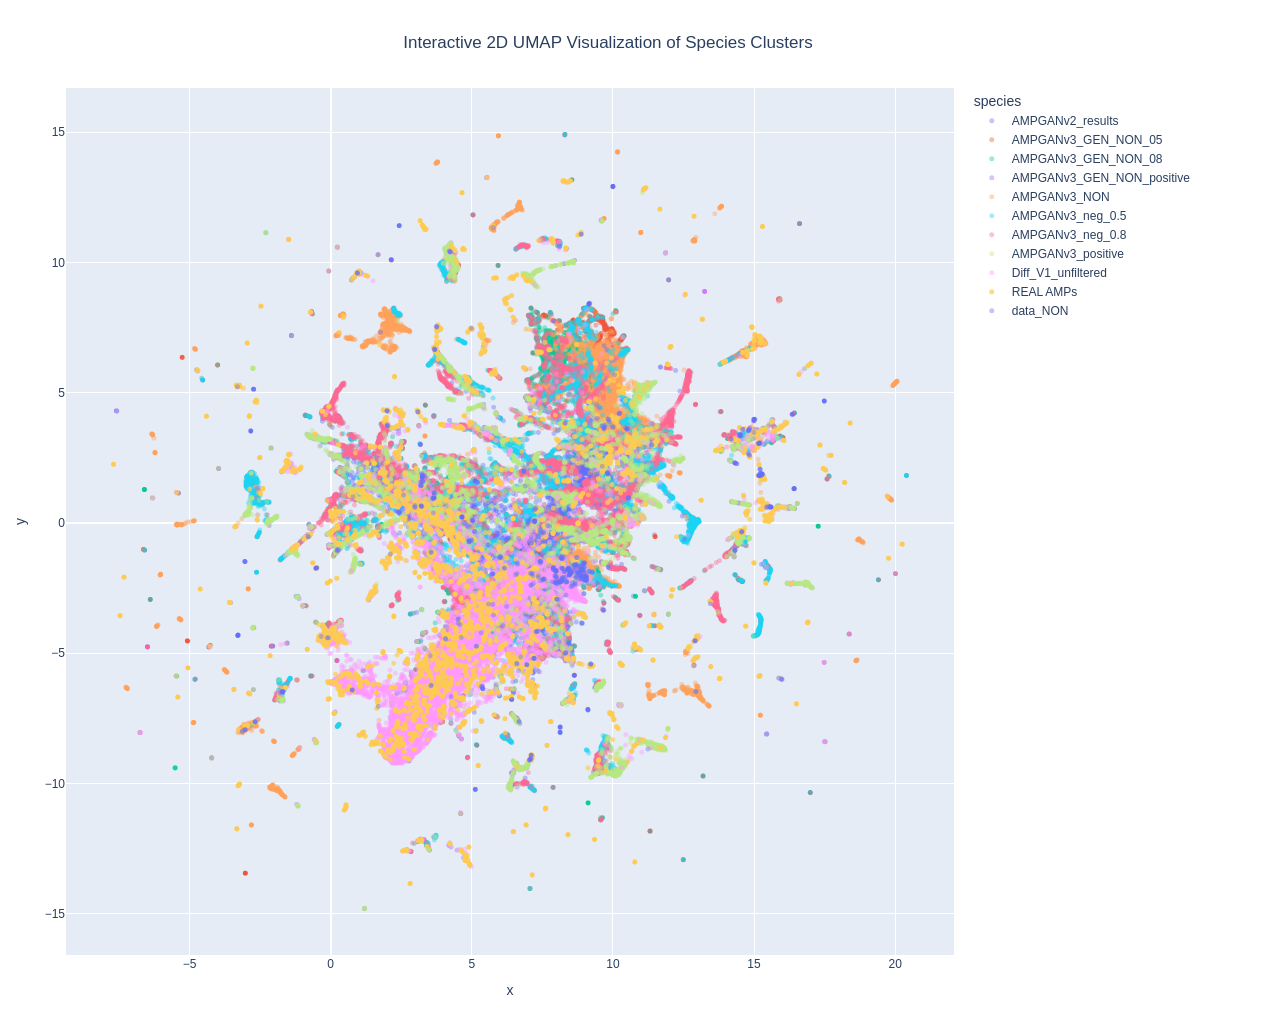
